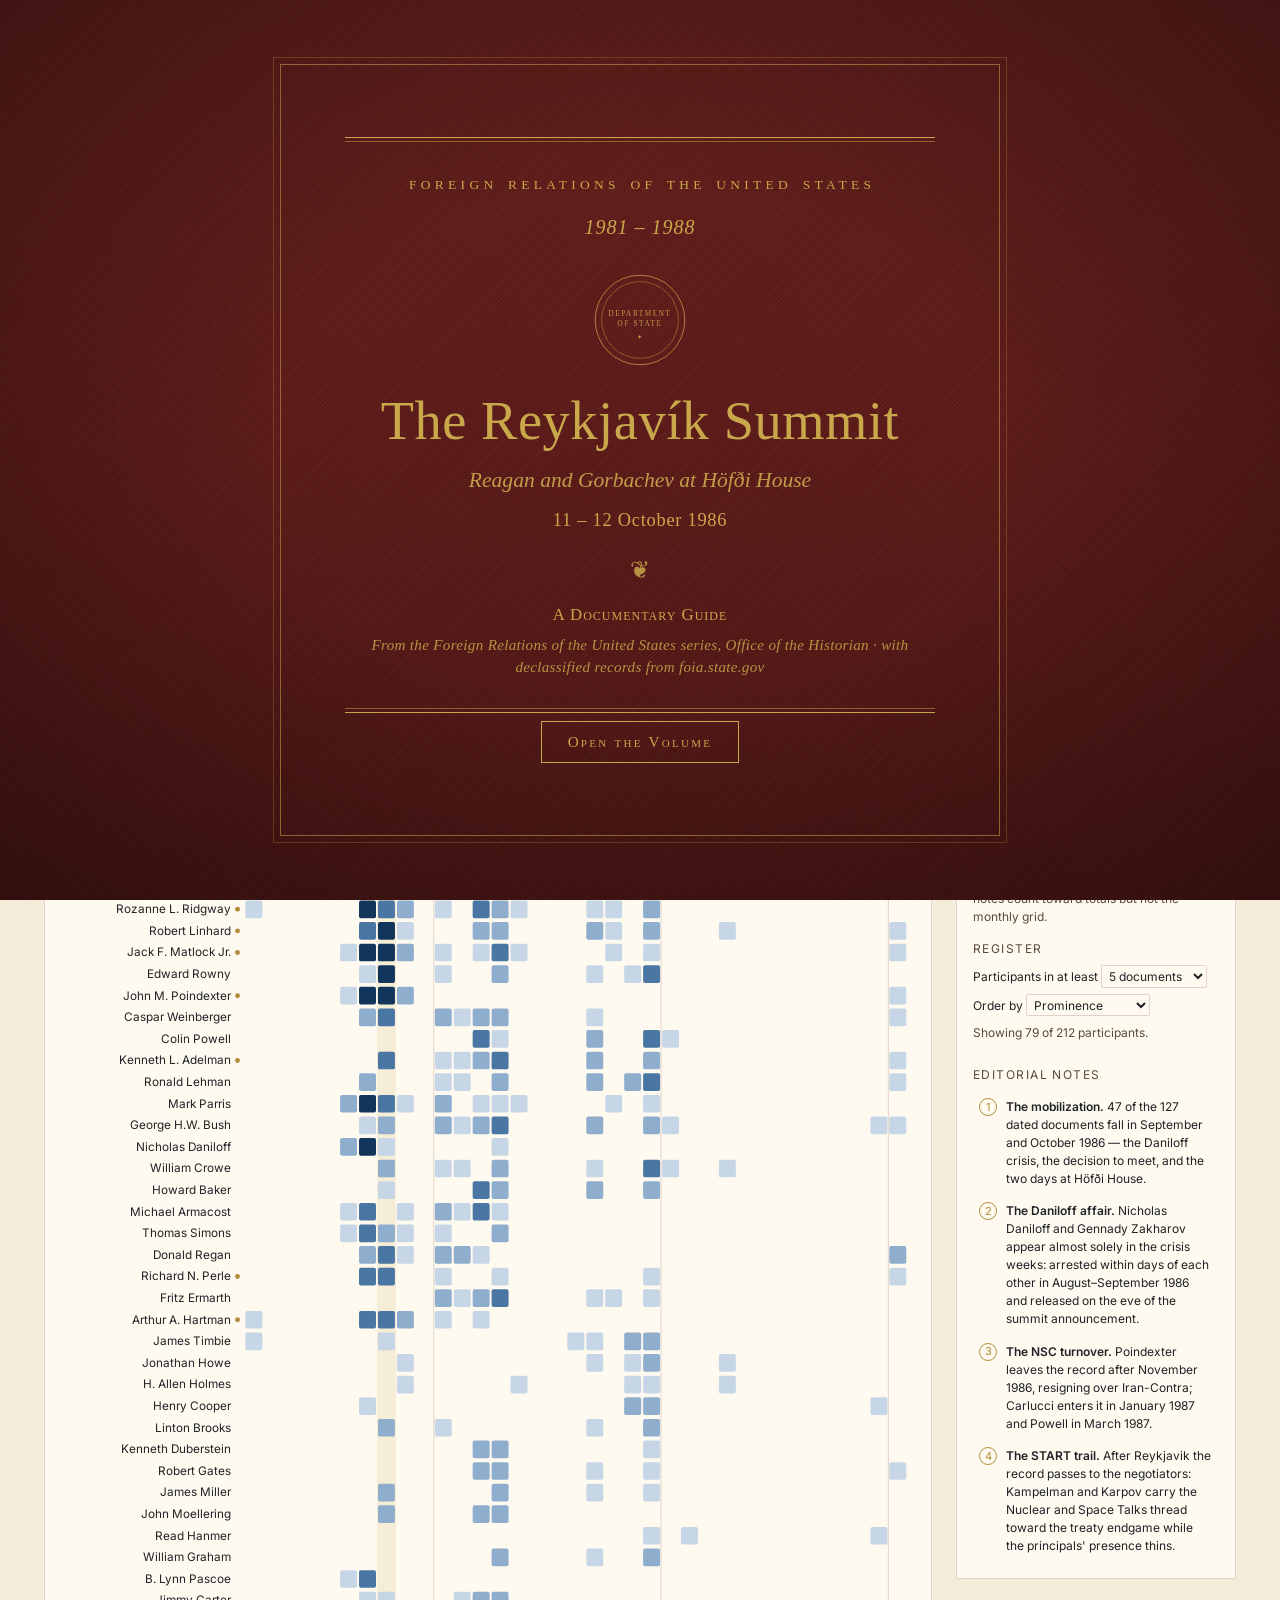
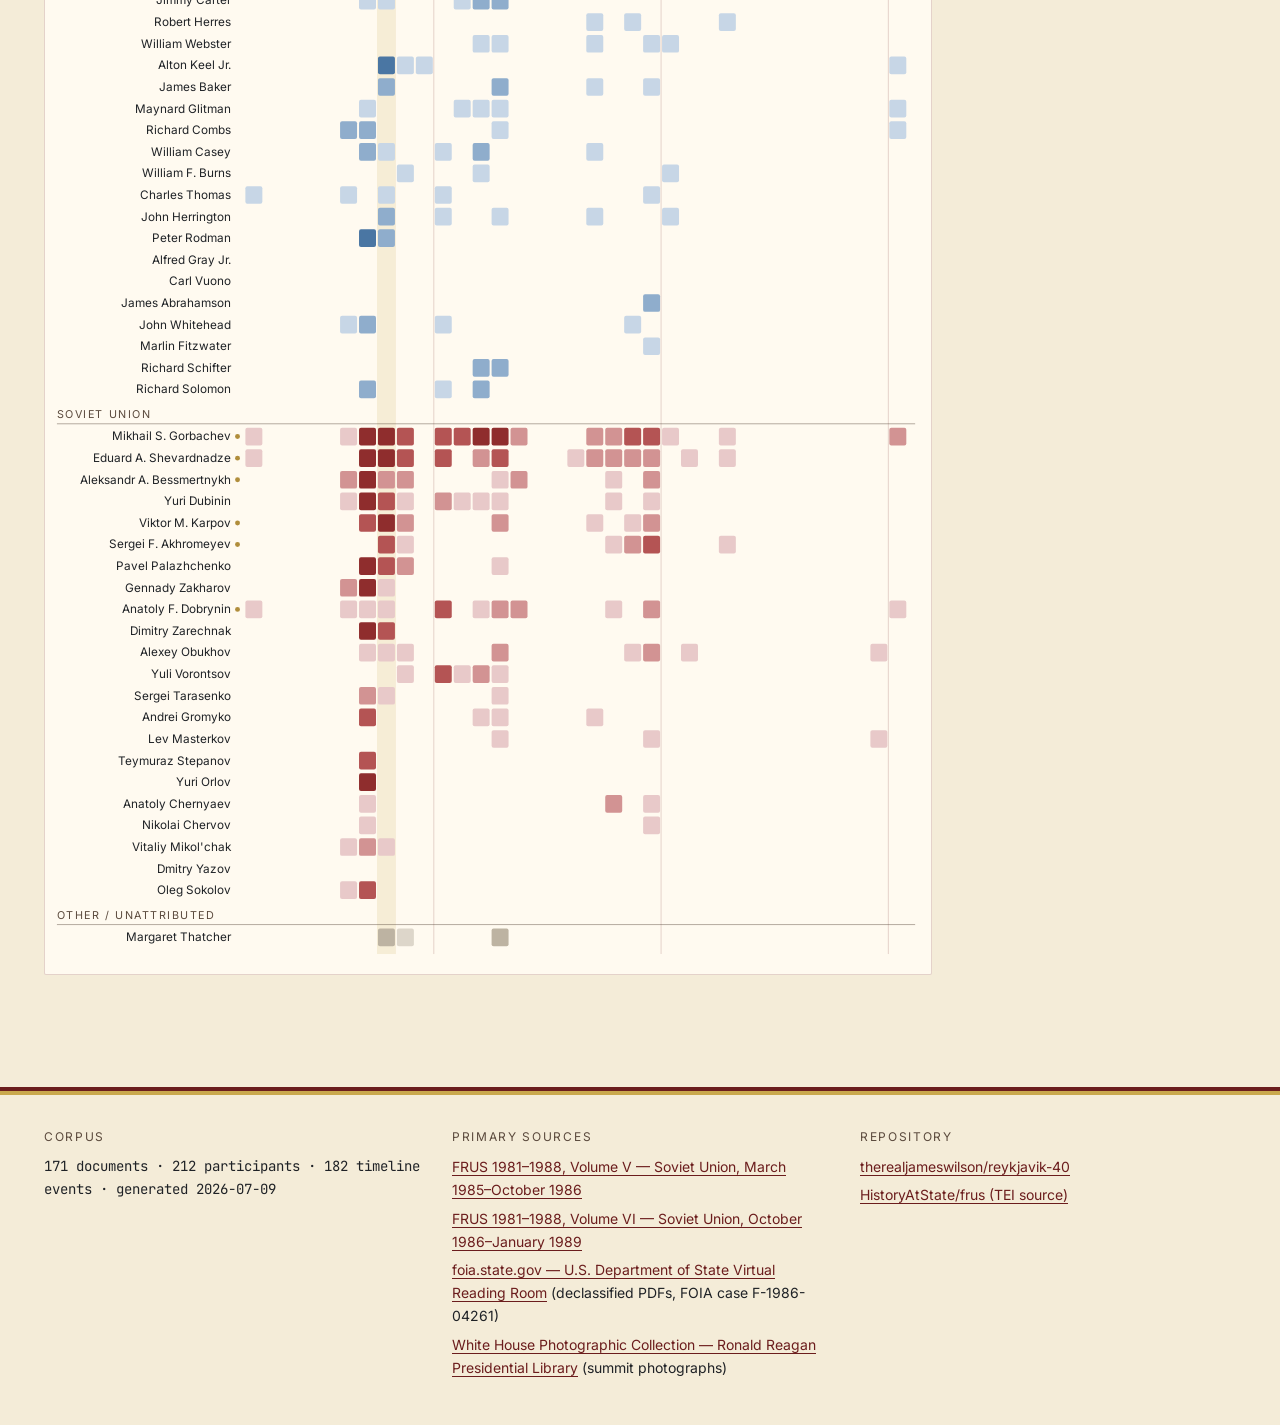
==== docs/reykjavik-40-standalone.html @ cd0d947a "Harmonize FOIA/FRUS document cards and replace raw extracts with overviews Drop the PDF file number " ====
<!DOCTYPE html>
<html lang="en">
<head>
  <meta charset="utf-8" />
  <meta name="viewport" content="width=device-width, initial-scale=1" />
  <!-- Standalone single-file edition: generated by scripts/build_standalone.py. All data embedded; opens from disk with no server. -->
  <title>Reykjavík 40 — A Documentary Guide to the 1986 Summit</title>
  <meta name="description" content="A primary-source documentary guide to the Reykjavík Summit between President Reagan and General Secretary Gorbachev, 11–12 October 1986, drawn from the Foreign Relations of the United States series and declassified releases at foia.state.gov." />
  <link rel="preconnect" href="https://fonts.googleapis.com" />
  <link rel="preconnect" href="https://fonts.gstatic.com" crossorigin />
  <link rel="stylesheet" href="https://fonts.googleapis.com/css2?family=Source+Serif+4:ital,opsz,wght@0,8..60,400;0,8..60,600;0,8..60,700;1,8..60,400&family=Inter:wght@400;500;600;700&family=JetBrains+Mono:wght@400;500&display=swap" />
  <style>
/* ==========================================================================
   reykjavik-40 — FRUS aesthetic stylesheet
   See docs/design/FRUS_AESTHETIC.md for the design rationale.

   Ruby red buckram edition: modelled on the printed FRUS Starter Pack —
   deep ruby cover, gold rules, Times New Roman throughout, dark red
   running headers and theme bars, white-on-red table headers.
   ========================================================================== */

:root {
  --frus-ink: #1f2226;
  --frus-buckram: #5B1A18;      /* cover / masthead / theme bars — deep ruby buckram */
  --frus-buckram-dark: #6B1D1D; /* interior headers, section headings, rules */
  --frus-navy: #12355b;         /* US-side network nodes (semantic only) */
  --frus-red: #8f2d2d;          /* USSR-side network nodes (semantic only) */
  --frus-gold: #C9A84C;         /* cover text, rules under headings, selection */
  --frus-gold-deep: #B08D3B;    /* darker gold, for links / hover */
  --frus-parchment: #f4ecd8;    /* page background — a touch warmer for buckram contrast */
  --frus-slate: #5b4a3d;        /* metadata — warmer, closer to buckram body */
  --frus-paper: #fffaf0;        /* card / transcript surfaces */
  --frus-rule: rgba(107, 29, 29, 0.18);

  --fs-6xl: 3.815rem;
  --fs-5xl: 3.052rem;
  --fs-4xl: 2.441rem;
  --fs-3xl: 1.953rem;
  --fs-2xl: 1.563rem;
  --fs-xl:  1.250rem;
  --fs-lg:  1.125rem;
  --fs-md:  1.000rem;
  --fs-sm:  0.875rem;
  --fs-xs:  0.750rem;

  /* Times New Roman is the FRUS Starter Pack body face. */
  --font-editorial: 'Times New Roman', 'Tinos', Times, 'Source Serif 4', Georgia, serif;
  --font-interface: 'Inter', 'Helvetica Neue', Arial, sans-serif;
  --font-mono: 'JetBrains Mono', ui-monospace, SFMono-Regular, Menlo, monospace;

  --topic-sdi: #4c6b8a;
  --topic-inf: #6b7a4f;
  --topic-strategic: #8a5a2b;
  --topic-testing: #7b4a6b;
  --topic-human: #b08d57;
  --topic-regional: #5a6b7b;
  --topic-bilateral: #4b5563;
}

*, *::before, *::after { box-sizing: border-box; }
html { font-size: 16px; scroll-behavior: smooth; }

body {
  margin: 0;
  background: var(--frus-parchment);
  color: var(--frus-ink);
  font-family: var(--font-editorial);
  font-size: var(--fs-md);
  line-height: 1.65;
  -webkit-font-smoothing: antialiased;
  text-rendering: optimizeLegibility;
}

a {
  color: var(--frus-buckram-dark);
  text-underline-offset: 3px;
  text-decoration-thickness: 1px;
}
a:hover, a:focus { color: var(--frus-gold-deep); }
a:focus-visible { outline: 2px solid var(--frus-gold); outline-offset: 2px; }

.skip-link {
  position: absolute; left: -9999px; top: 0;
  background: var(--frus-buckram); color: var(--frus-gold);
  padding: 0.75rem 1rem; z-index: 100;
  font-family: var(--font-interface);
}
.skip-link:focus { left: 1rem; top: 1rem; }

/* ========== Masthead — ruby buckram bar with gold rule ========== */
.masthead {
  background:
    linear-gradient(180deg, var(--frus-buckram) 0%, #4a1513 100%);
  color: var(--frus-gold);
  position: sticky; top: 0; z-index: 30;
  border-bottom: 1px solid var(--frus-gold);
  box-shadow: 0 2px 0 var(--frus-buckram-dark), 0 6px 12px rgba(0,0,0,0.15);
}
.masthead__inner {
  max-width: 1240px;
  margin: 0 auto;
  padding: 1.35rem 1.5rem 1.15rem;
  display: grid;
  grid-template-columns: 1fr auto;
  gap: 1rem 2rem;
  align-items: end;
}
.masthead__eyebrow {
  font-family: var(--font-editorial);
  font-size: var(--fs-xs);
  letter-spacing: 0.32em;
  text-transform: uppercase;
  color: var(--frus-gold);
  margin: 0 0 0.35rem;
  opacity: 0.85;
}
.masthead__title {
  font-family: var(--font-editorial);
  font-weight: 700;
  font-size: var(--fs-3xl);
  color: var(--frus-gold);
  margin: 0;
  letter-spacing: 0.01em;
  text-shadow: 0 1px 0 rgba(0,0,0,0.25);
}
.masthead__subtitle {
  font-family: var(--font-editorial);
  font-style: italic;
  color: var(--frus-gold);
  opacity: 0.88;
  margin: 0.4rem 0 0;
  font-size: var(--fs-md);
}
.masthead__nav { display: flex; gap: 0.35rem; flex-wrap: wrap; justify-content: flex-end; }
.nav-btn {
  font-family: var(--font-editorial);
  font-size: var(--fs-sm);
  font-weight: 600;
  letter-spacing: 0.04em;
  background: transparent;
  border: 1px solid var(--frus-gold);
  color: var(--frus-gold);
  padding: 0.55rem 1rem;
  cursor: pointer;
  border-radius: 1px;
  transition: background 120ms ease-out, color 120ms ease-out;
}
.nav-btn:hover { background: rgba(201, 168, 76, 0.14); color: var(--frus-parchment); }
.nav-btn.is-active {
  background: var(--frus-gold);
  color: var(--frus-buckram);
  border-color: var(--frus-gold);
}
.nav-btn:focus-visible { outline: 2px solid var(--frus-parchment); outline-offset: 2px; }

/* ========== Shell ========== */
.shell {
  max-width: 1240px;
  margin: 0 auto;
  padding: 2rem 1.5rem 4rem;
  position: relative;
}

.views > .view { display: none; }
.views > .view.is-active { display: block; }

.view__head { margin-bottom: 2rem; max-width: 72ch; }
.view__head h2 {
  font-family: var(--font-editorial);
  font-size: var(--fs-4xl);
  color: var(--frus-buckram-dark);
  margin: 0 0 0.4rem;
  padding-bottom: 0.6rem;
  border-bottom: 2px solid var(--frus-gold);
  font-weight: 700;
  letter-spacing: 0.005em;
}
.view__lede { font-size: var(--fs-lg); color: var(--frus-ink); margin: 0.6rem 0 0; line-height: 1.6; }
.view__lede em { color: var(--frus-buckram-dark); font-style: italic; }

/* ========== Participation register ========== */
.register {
  display: grid;
  grid-template-columns: minmax(0, 1fr) 280px;
  gap: 1.5rem;
  align-items: start;
}
.register__canvas {
  background: var(--frus-paper);
  border: 1px solid var(--frus-rule);
  border-radius: 2px;
  padding: 0.75rem 0.5rem;
}
.register__canvas svg { width: 100%; height: auto; display: block; }
.register__legend {
  position: sticky;
  top: 1rem;
  font-family: var(--font-interface);
  font-size: var(--fs-sm);
  color: var(--frus-ink);
  background: var(--frus-paper);
  border: 1px solid var(--frus-rule);
  border-radius: 2px;
  padding: 1rem;
}
.legend-row { display: flex; align-items: center; gap: 0.6rem; margin-bottom: 0.5rem; }
.dot { display: inline-block; width: 10px; height: 10px; border-radius: 50%; }
.dot--us { background: var(--frus-navy); }
.dot--ussr { background: var(--frus-red); }
.dot--other { background: var(--frus-slate); }
.dot--roster { background: var(--frus-gold-deep); width: 7px; height: 7px; }
.legend-note { color: var(--frus-slate); font-size: var(--fs-xs); line-height: 1.5; margin: 0.5rem 0 0.8rem; }

.legend-controls { border: 0; padding: 0; margin: 0.6rem 0 0; }
.legend-controls legend {
  font-family: var(--font-interface);
  font-size: var(--fs-xs);
  letter-spacing: 0.12em;
  text-transform: uppercase;
  color: var(--frus-slate);
  padding: 0;
  margin: 0 0 0.4rem;
}
.legend-controls label {
  display: block;
  font-size: var(--fs-xs);
  color: var(--frus-ink);
  margin-bottom: 0.4rem;
}
.legend-controls select {
  font-family: var(--font-interface);
  font-size: var(--fs-xs);
  color: var(--frus-ink);
  background: var(--frus-paper);
  border: 1px solid var(--frus-rule);
  border-radius: 2px;
  padding: 0.1rem 0.2rem;
}

/* Register SVG internals */
.reg-summit-band { fill: var(--frus-gold); opacity: 0.16; }
.reg-note-band { fill: var(--frus-gold-deep); opacity: 0.1; }
.reg-month-label, .reg-group-label {
  font-family: var(--font-interface);
  font-size: 11px;
  fill: var(--frus-slate);
}
.reg-group-label { letter-spacing: 0.14em; }
.reg-year-rule { stroke: var(--frus-rule); stroke-width: 1px; }
.reg-group-rule { stroke: var(--frus-slate); stroke-width: 0.75px; opacity: 0.6; }
.reg-row { cursor: pointer; }
.reg-row-hit { fill: transparent; }
.reg-row:hover .reg-row-hit, .reg-row:focus .reg-row-hit { fill: rgba(201, 168, 76, 0.10); }
.reg-row:focus { outline: none; }
.reg-name {
  font-family: var(--font-interface);
  font-size: 12px;
  fill: var(--frus-ink);
}
.reg-roster-dot { fill: var(--frus-gold-deep); }
.reg-row.is-faded { opacity: 0.22; }
.reg-row.is-selected .reg-row-hit { fill: rgba(201, 168, 76, 0.18); }
.reg-row.is-selected .reg-name { font-weight: 600; }
.reg-row.is-note-hi .reg-row-hit { fill: rgba(201, 168, 76, 0.14); }
.reg-note-marker { cursor: pointer; }
.reg-note-marker circle {
  fill: var(--frus-paper);
  stroke: var(--frus-gold-deep);
  stroke-width: 1.25px;
}
.reg-note-marker text {
  font-family: var(--font-interface);
  font-size: 11px;
  fill: var(--frus-gold-deep);
}
.reg-note-marker.is-active circle { fill: var(--frus-gold-deep); }
.reg-note-marker.is-active text { fill: var(--frus-paper); }
.reg-note-marker:focus { outline: none; }
.reg-note-marker:focus circle { stroke-width: 2.5px; }

/* Editorial notes list in the legend */
.register-notes { list-style: none; margin: 0; padding: 0; }
.register-note {
  display: flex;
  gap: 0.55rem;
  padding: 0.45rem 0.4rem;
  font-size: var(--fs-xs);
  line-height: 1.5;
  color: var(--frus-ink);
  cursor: pointer;
  border-radius: 2px;
}
.register-note:hover { background: rgba(201, 168, 76, 0.10); }
.register-note.is-active { background: rgba(201, 168, 76, 0.18); }
.register-note__num {
  flex: 0 0 auto;
  width: 18px;
  height: 18px;
  border: 1px solid var(--frus-gold-deep);
  border-radius: 50%;
  color: var(--frus-gold-deep);
  font-size: 11px;
  display: flex;
  align-items: center;
  justify-content: center;
}
.register-note.is-active .register-note__num {
  background: var(--frus-gold-deep);
  color: var(--frus-paper);
}
.register-note__body strong { font-weight: 600; }

/* ========== Höfði House stage ========== */
.stage {
  display: grid;
  grid-template-columns: minmax(0, 1fr) 300px;
  gap: 1.5rem;
  align-items: start;
}
.stage__canvas {
  background: var(--frus-paper);
  border: 1px solid var(--frus-rule);
  border-radius: 2px;
  padding: 0.5rem;
}
.stage__canvas svg { width: 100%; height: auto; display: block; }
.stage__panel {
  font-family: var(--font-interface);
  font-size: var(--fs-sm);
  color: var(--frus-ink);
  background: var(--frus-paper);
  border: 1px solid var(--frus-rule);
  border-radius: 2px;
  padding: 1rem;
  position: sticky;
  top: 1rem;
}
.stage__controls { display: flex; gap: 0.5rem; margin-bottom: 0.6rem; }
.stage__play { flex: 1; font-weight: 600; }
.stage__panel input[type="range"] { width: 100%; accent-color: var(--frus-buckram-dark); margin: 0 0 0.9rem; }
.stage-cap-day {
  font-family: var(--font-interface);
  font-size: var(--fs-xs);
  letter-spacing: 0.14em;
  text-transform: uppercase;
  color: var(--frus-slate);
  margin: 0 0 0.35rem;
}
.stage-cap-title {
  font-family: var(--font-editorial);
  font-size: var(--fs-md);
  font-weight: 600;
  margin: 0 0 0.3rem;
}
.stage-cap-meta { font-size: var(--fs-xs); color: var(--frus-slate); margin: 0 0 0.3rem; }
.stage-cap-text { font-family: var(--font-editorial); font-style: italic; margin: 0.2rem 0 0; }
.stage-cap-note {
  font-size: var(--fs-xs);
  color: var(--frus-ink);
  border-left: 2px solid var(--frus-gold);
  padding-left: 0.6rem;
  margin: 0.5rem 0;
  line-height: 1.5;
}

.stage-house { fill: none; stroke: var(--frus-rule); stroke-width: 1.5px; }
.stage-house-label {
  font-family: var(--font-interface);
  font-size: 11px;
  letter-spacing: 0.2em;
  fill: var(--frus-slate);
}
.stage-table { fill: rgba(201, 168, 76, 0.10); stroke: var(--frus-gold-deep); stroke-width: 1px; }
.stage-meeting-title {
  font-family: var(--font-editorial);
  font-size: 14px;
  font-weight: 600;
  fill: var(--frus-buckram-dark);
}
.stage-meeting-time { font-family: var(--font-mono); font-size: 10.5px; fill: var(--frus-slate); }
.stage-bench-label {
  font-family: var(--font-interface);
  font-size: 11px;
  letter-spacing: 0.14em;
  fill: var(--frus-slate);
}
.stage-token { transition: transform 900ms cubic-bezier(0.4, 0.1, 0.2, 1), opacity 300ms; cursor: default; }
.stage-token[data-id] { cursor: pointer; }
.stage-token circle { stroke-width: 0; }
.stage-token.us circle { fill: var(--frus-navy); }
.stage-token.ussr circle { fill: var(--frus-red); }
.stage-token.other circle { fill: var(--frus-slate); }
.stage-token.is-roster circle { stroke: var(--frus-gold-deep); stroke-width: 1.5px; }
.stage-token-initials { font-family: var(--font-interface); font-size: 10px; font-weight: 600; fill: var(--frus-paper); }
.stage-token-name {
  font-family: var(--font-interface);
  font-size: 10.5px;
  fill: var(--frus-ink);
  paint-order: stroke;
  stroke: var(--frus-parchment);
  stroke-width: 3px;
}
svg.is-meeting .stage-token.is-benched { opacity: 0.4; }
.stage-token.is-selected circle { stroke: var(--frus-gold); stroke-width: 3px; }
.stage-token.is-dimmed { opacity: 0.35; }
.stage-token:focus { outline: none; }
.stage-token:focus circle { stroke: var(--frus-gold); stroke-width: 2.5px; }
@media (prefers-reduced-motion: reduce) {
  .stage-token { transition: none; }
}

/* ========== Timeline ========== */
.timeline {
  display: grid;
  gap: 1.5rem;
}
.day {
  background: var(--frus-paper);
  border: 1px solid var(--frus-rule);
  border-radius: 2px;
  padding: 0 1.5rem 1.5rem;
  overflow: hidden;
}
/* Day head styled as a FRUS theme header bar: full-width dark red, white caps */
.day__head {
  display: flex; align-items: baseline; gap: 1rem;
  margin: 0 -1.5rem 1rem;
  padding: 0.75rem 1.5rem;
  background: var(--frus-buckram-dark);
  border-bottom: 3px solid var(--frus-gold);
}
.day__date {
  font-family: var(--font-editorial);
  font-size: var(--fs-xl);
  color: var(--frus-paper);
  margin: 0;
  font-weight: 700;
  letter-spacing: 0.08em;
  text-transform: uppercase;
}
.day__meta {
  font-family: var(--font-editorial);
  font-style: italic;
  font-size: var(--fs-sm);
  letter-spacing: 0.02em;
  color: var(--frus-gold);
  text-transform: none;
}
.event {
  display: grid;
  grid-template-columns: 5.5rem 1fr;
  gap: 1rem;
  padding: 0.65rem 0;
  border-bottom: 1px dashed var(--frus-rule);
}
.event:last-child { border-bottom: 0; }
.event__time {
  font-family: var(--font-mono);
  font-size: var(--fs-sm);
  color: var(--frus-slate);
  padding-top: 0.15rem;
}
.event__text { font-family: var(--font-editorial); font-size: var(--fs-md); line-height: 1.55; }
.event__text a { color: var(--frus-buckram-dark); }
.event.event--document {
  background: rgba(107, 29, 29, 0.04);
}
.event.event--document .event__text::before {
  content: "Document"; display: inline-block; margin-right: 0.5rem;
  font-family: var(--font-editorial); font-size: var(--fs-xs);
  font-weight: 700;
  letter-spacing: 0.14em; text-transform: uppercase;
  color: var(--frus-paper); background: var(--frus-buckram-dark);
  padding: 0.1rem 0.5rem; border: 1px solid var(--frus-buckram-dark);
  border-radius: 1px; vertical-align: 0.15em;
}
.event.is-selected {
  outline: 2px solid var(--frus-gold);
  outline-offset: 2px;
  background: rgba(176, 141, 87, 0.12);
}
.event.is-faded { opacity: 0.28; }

/* Declassified FOIA PDFs supplement the FRUS chronology; the gold accent
   ties them to the tag--source-foia colour used elsewhere. */
.day--foia { border-top: 1px dashed var(--frus-gold-deep); }
.day__caption {
  font-family: var(--font-interface); font-size: var(--fs-xs);
  color: var(--frus-slate); margin: -0.2rem 0 0.6rem; max-width: 60ch;
}
.event.event--foia { background: rgba(201, 168, 76, 0.06); }
/* FOIA entries mirror the FRUS "Document" badge geometry so both sources
   read as one design system; only the accent colour marks the source. */
.event.event--foia .event__text::before {
  content: "Declassified PDF"; display: inline-block; margin-right: 0.5rem;
  font-family: var(--font-editorial); font-size: var(--fs-xs);
  font-weight: 700;
  letter-spacing: 0.14em; text-transform: uppercase;
  color: var(--frus-paper); background: var(--frus-gold-deep);
  padding: 0.1rem 0.5rem; border: 1px solid var(--frus-gold-deep);
  border-radius: 1px; vertical-align: 0.15em;
}
.event__foia-title { font-family: var(--font-editorial); font-size: var(--fs-md); color: var(--frus-buckram-dark); margin-right: 0.5rem; }
.event__foia-detail { display: block; color: var(--frus-slate); font-family: var(--font-interface); font-size: var(--fs-xs); margin: 0.2rem 0; }
.event__foia-links {
  display: block; margin-top: 0.25rem;
  font-family: var(--font-interface); font-size: var(--fs-xs);
}
.event__foia-links a { color: var(--frus-buckram-dark); margin-right: 1rem; }

/* White House Photo Office plates, anchored to their summit moment. */
.event.event--photo { background: rgba(76, 110, 140, 0.06); }
.event.event--photo .event__time {
  font-family: var(--font-interface); font-size: var(--fs-xs);
  font-weight: 700; letter-spacing: 0.12em; text-transform: uppercase;
  color: var(--frus-slate);
}
.event__photo-link { display: inline-block; margin: 0 0 0.35rem; }
.event__photo-img {
  display: block; width: 240px; max-width: 100%; height: auto;
  border: 1px solid var(--frus-rule); border-radius: 2px;
  background: var(--frus-paper);
}
.event__photo-cap {
  display: block; color: var(--frus-ink);
  font-family: var(--font-editorial); font-size: var(--fs-sm); line-height: 1.5;
}
.event__photo-credit {
  display: block; margin-top: 0.2rem;
  color: var(--frus-slate); font-family: var(--font-interface); font-size: var(--fs-xs);
}
.event__photo-credit a { color: var(--frus-buckram-dark); }

/* ========== Explorer ========== */
.explorer__controls {
  display: grid;
  grid-template-columns: minmax(220px, 2fr) repeat(4, minmax(140px, 1fr)) auto;
  gap: 0.75rem;
  margin-bottom: 1rem;
  align-items: end;
}
.control { display: flex; flex-direction: column; font-family: var(--font-interface); }
.control__label {
  font-size: var(--fs-xs);
  letter-spacing: 0.14em;
  text-transform: uppercase;
  color: var(--frus-slate);
  margin-bottom: 0.25rem;
}
.control input, .control select {
  font-family: var(--font-interface);
  font-size: var(--fs-sm);
  padding: 0.55rem 0.75rem;
  border: 1px solid var(--frus-rule);
  border-radius: 2px;
  background: var(--frus-paper);
  color: var(--frus-ink);
}
.control input:focus, .control select:focus {
  outline: 2px solid var(--frus-gold); outline-offset: 1px; border-color: var(--frus-gold);
}
.btn-ghost {
  font-family: var(--font-interface); font-size: var(--fs-sm);
  padding: 0.55rem 0.9rem; background: transparent;
  border: 1px solid var(--frus-rule); color: var(--frus-navy);
  cursor: pointer; border-radius: 2px;
}
.btn-ghost:hover { border-color: var(--frus-gold); color: var(--frus-red); }

.explorer__meta {
  font-family: var(--font-interface);
  font-size: var(--fs-xs);
  letter-spacing: 0.1em;
  text-transform: uppercase;
  color: var(--frus-slate);
  margin: 0.25rem 0 0.75rem;
}

.explorer__grid {
  display: grid;
  grid-template-columns: minmax(0, 1fr) minmax(320px, 460px);
  gap: 1.5rem;
  align-items: start;
}
.explorer__table {
  width: 100%;
  border-collapse: collapse;
  background: var(--frus-paper);
  border: 1px solid var(--frus-rule);
  font-size: var(--fs-sm);
  font-family: var(--font-interface);
}
.explorer__table thead th {
  text-align: left;
  font-size: var(--fs-xs);
  font-weight: 700;
  letter-spacing: 0.14em;
  text-transform: uppercase;
  color: var(--frus-paper);
  background: var(--frus-buckram-dark);
  border-bottom: 2px solid var(--frus-gold);
  padding: 0.8rem 0.75rem;
  position: sticky; top: 88px;
  z-index: 2;
  font-family: var(--font-editorial);
}
.explorer__table tbody tr {
  border-bottom: 1px solid var(--frus-rule);
  cursor: pointer;
  transition: background 100ms ease-out;
}
.explorer__table tbody tr:hover { background: rgba(176, 141, 87, 0.10); }
.explorer__table tbody tr.is-selected { background: rgba(176, 141, 87, 0.20); }
.explorer__table td {
  padding: 0.7rem 0.75rem;
  vertical-align: top;
}
.col-date { width: 6.5rem; font-family: var(--font-mono); color: var(--frus-slate); }
.col-source { width: 8.5rem; }
.col-session { width: 10rem; color: var(--frus-slate); }
.col-topics { width: 12rem; }
.col-title { font-family: var(--font-editorial); color: var(--frus-ink); }
.col-title a { color: var(--frus-buckram-dark); }
.doc-num {
  font-family: var(--font-mono);
  color: var(--frus-slate);
  font-size: var(--fs-xs);
  margin-right: 0.4rem;
}
.tag {
  display: inline-block;
  font-family: var(--font-interface);
  font-size: var(--fs-xs);
  letter-spacing: 0.06em;
  padding: 0.08rem 0.4rem;
  margin: 0 0.25rem 0.15rem 0;
  border: 1px solid var(--frus-rule);
  border-radius: 1px;
  color: var(--frus-slate);
  background: var(--frus-parchment);
  white-space: nowrap;
}
.tag--source-frus { border-color: var(--frus-buckram-dark); color: var(--frus-buckram-dark); background: rgba(107, 29, 29, 0.04); }
.tag--source-foia { border-color: var(--frus-gold-deep); color: var(--frus-gold-deep); background: rgba(201, 168, 76, 0.08); }
.tag--phase-summit { background: var(--frus-buckram-dark); color: var(--frus-paper); border-color: var(--frus-buckram-dark); }
.tag--unverified { border-style: dashed; border-color: var(--frus-red); color: var(--frus-red); }

.transcript {
  background: var(--frus-paper);
  border: 1px solid var(--frus-rule);
  border-top: 5px solid var(--frus-buckram-dark);
  box-shadow: inset 0 -2px 0 var(--frus-gold);
  padding: 1.25rem 1.35rem 1.5rem;
  position: sticky; top: 88px;
  max-height: calc(100vh - 120px);
  overflow-y: auto;
}
.transcript__empty {
  font-family: var(--font-interface);
  font-size: var(--fs-sm);
  color: var(--frus-slate);
  padding: 2rem 1rem;
  text-align: center;
  border: 1px dashed var(--frus-rule);
}
.tr-eyebrow {
  font-family: var(--font-interface);
  font-size: var(--fs-xs);
  letter-spacing: 0.14em;
  text-transform: uppercase;
  color: var(--frus-slate);
  margin: 0 0 0.4rem;
}
.tr-title {
  font-family: var(--font-editorial);
  font-size: var(--fs-xl);
  color: var(--frus-buckram-dark);
  margin: 0 0 0.35rem;
  line-height: 1.3;
  font-weight: 700;
}
.tr-meta {
  font-family: var(--font-mono);
  font-size: var(--fs-xs);
  color: var(--frus-slate);
  margin: 0 0 1rem;
}
.tr-section { margin: 1rem 0 0; }
.tr-label {
  font-family: var(--font-interface);
  font-size: var(--fs-xs);
  letter-spacing: 0.14em;
  text-transform: uppercase;
  color: var(--frus-slate);
  margin: 0 0 0.35rem;
}
.tr-subject-cat {
  font-family: var(--font-interface);
  font-size: var(--fs-xs);
  font-style: italic;
  color: var(--frus-slate);
  margin: 0.6rem 0 0.25rem;
}
.tr-provenance {
  font-family: var(--font-interface);
  font-size: var(--fs-xs);
  color: var(--frus-slate);
  margin: 0.6rem 0 0;
}
/* Concise editorial overview shared by FRUS and FOIA records — a short
   1–2 sentence gloss, never a multi-paragraph raw extract. */
.doc-summary {
  font-family: var(--font-editorial);
  font-size: var(--fs-md);
  line-height: 1.6;
  border-left: 3px solid var(--frus-gold-deep);
  padding: 0.1rem 0 0.1rem 0.85rem;
  color: var(--frus-ink);
  margin: 0 0 1rem;
}
.tr-caveat {
  font-family: var(--font-interface);
  font-size: var(--fs-xs);
  color: var(--frus-red);
  border: 1px dashed var(--frus-red);
  padding: 0.5rem 0.7rem;
  margin: 0 0 1rem;
  border-radius: 1px;
}
.tr-cta {
  display: inline-block;
  margin-top: 0.5rem;
  font-family: var(--font-editorial);
  font-weight: 700;
  letter-spacing: 0.06em;
  text-transform: uppercase;
  font-size: var(--fs-xs);
  border: 1px solid var(--frus-buckram-dark);
  color: var(--frus-buckram-dark);
  padding: 0.55rem 0.95rem;
  border-radius: 1px;
  text-decoration: none;
}
.tr-cta:hover { background: var(--frus-buckram-dark); color: var(--frus-gold); }

/* ========== Selection panel (floating) ========== */
.selection {
  position: fixed;
  right: 1.25rem;
  bottom: 1.25rem;
  width: min(360px, 90vw);
  background: var(--frus-paper);
  border: 1px solid var(--frus-buckram-dark);
  border-top: 5px solid var(--frus-buckram-dark);
  box-shadow: inset 0 -2px 0 var(--frus-gold), 0 8px 20px rgba(91, 26, 24, 0.25);
  padding: 1rem 1.15rem 1.25rem;
  border-radius: 2px;
  z-index: 20;
}
.selection__close {
  position: absolute; top: 6px; right: 8px;
  background: transparent; border: 0; font-size: 1.3rem;
  color: var(--frus-slate); cursor: pointer; line-height: 1;
}
.selection__eyebrow {
  font-family: var(--font-interface);
  font-size: var(--fs-xs);
  letter-spacing: 0.14em;
  text-transform: uppercase;
  color: var(--frus-slate);
  margin: 0 0 0.4rem;
}
.selection__body { font-size: var(--fs-sm); }
.selection__body strong { font-family: var(--font-editorial); font-size: var(--fs-lg); color: var(--frus-buckram-dark); }
.selection__body p { margin: 0.3rem 0; }
.selection__body .side {
  display: inline-block;
  font-family: var(--font-interface);
  font-size: var(--fs-xs);
  letter-spacing: 0.12em;
  text-transform: uppercase;
  color: var(--frus-slate);
  border: 1px solid currentColor;
  padding: 0.05rem 0.4rem;
  margin-right: 0.4rem;
}
.selection__body .side.us { color: var(--frus-navy); }
.selection__body .side.ussr { color: var(--frus-red); }

/* ========== Colophon ========== */
.colophon {
  border-top: 4px solid var(--frus-buckram-dark);
  box-shadow: inset 0 4px 0 var(--frus-gold);
  background: var(--frus-parchment);
  margin-top: 3rem;
  padding: 2.25rem 0 2.5rem;
}
.colophon__inner {
  max-width: 1240px;
  margin: 0 auto;
  padding: 0 1.5rem;
  display: grid;
  grid-template-columns: repeat(3, minmax(0, 1fr));
  gap: 2rem;
  font-family: var(--font-interface);
  font-size: var(--fs-sm);
}
.colophon__label {
  font-size: var(--fs-xs);
  letter-spacing: 0.14em;
  text-transform: uppercase;
  color: var(--frus-slate);
  margin: 0 0 0.5rem;
}
.colophon__value { font-family: var(--font-mono); color: var(--frus-ink); margin: 0; }
.colophon ul { list-style: none; padding: 0; margin: 0; }
.colophon li { margin-bottom: 0.35rem; }

/* ========== Responsive ========== */
@media (max-width: 960px) {
  .register { grid-template-columns: 1fr; }
  .register__legend { position: static; }
  .stage { grid-template-columns: 1fr; }
  .stage__panel { position: static; }
  .explorer__grid { grid-template-columns: 1fr; }
  .transcript { position: static; max-height: none; }
  .explorer__controls { grid-template-columns: 1fr 1fr; }
  .masthead__inner { grid-template-columns: 1fr; }
  .masthead__nav { justify-content: flex-start; }
  .colophon__inner { grid-template-columns: 1fr; }
}
@media (max-width: 640px) {
  .masthead__title { font-size: var(--fs-2xl); }
  .view__head h2 { font-size: var(--fs-3xl); }
  .explorer__controls { grid-template-columns: 1fr; }
  .event { grid-template-columns: 4rem 1fr; }
}

/* Print stylesheet — the FRUS reader is a printer too */
@media print {
  .masthead__nav, .explorer__controls, .selection, .transcript { display: none; }
  body { background: white; color: black; }
  .view { display: block !important; page-break-before: always; }
}

/* ==========================================================================
   FRUS Cover Splash — full-bleed ruby buckram letterhead
   Modelled on the printed FRUS Starter Pack cover: deep buckram ground,
   spaced gold letterhead, department seal, gold hairline rules top & bottom.
   ========================================================================== */

.cover {
  position: fixed;
  inset: 0;
  z-index: 200;
  background:
    /* subtle vignette */
    radial-gradient(ellipse at center, rgba(0,0,0,0) 40%, rgba(0,0,0,0.35) 100%),
    /* buckram weave — two crossed hair-fine gradients */
    repeating-linear-gradient( 45deg, rgba(0,0,0,0.05) 0 1px, transparent 1px 3px),
    repeating-linear-gradient(-45deg, rgba(255,255,255,0.03) 0 1px, transparent 1px 3px),
    /* base ruby buckram */
    linear-gradient(180deg, #631E1B 0%, var(--frus-buckram) 50%, #4A1513 100%);
  color: var(--frus-gold);
  font-family: var(--font-editorial);
  display: flex;
  align-items: center;
  justify-content: center;
  padding: clamp(1.5rem, 4vw, 3rem);
  opacity: 1;
  transition: opacity 900ms ease-in-out, visibility 0s linear 900ms;
  overflow: auto;
}

.cover.is-dismissed {
  opacity: 0;
  visibility: hidden;
  pointer-events: none;
}

/* When the cover is up, hide the app behind it — no scroll bleed */
body.cover-open { overflow: hidden; }

.cover__frame {
  width: min(720px, 100%);
  padding: clamp(2.5rem, 6vw, 4.5rem) clamp(2rem, 6vw, 4rem);
  text-align: center;
  border: 1px solid rgba(201, 168, 76, 0.55);
  outline: 1px solid rgba(201, 168, 76, 0.25);
  outline-offset: 6px;
  background: transparent;
  animation: cover-fade-in 1200ms ease-out both;
}

@keyframes cover-fade-in {
  from { opacity: 0; transform: translateY(6px); }
  to   { opacity: 1; transform: translateY(0); }
}

.cover__rule {
  height: 1px;
  background: var(--frus-gold);
  margin: 0 auto;
  width: 100%;
  position: relative;
}
.cover__rule::before,
.cover__rule::after {
  content: "";
  position: absolute;
  left: 0; right: 0;
  height: 1px;
  background: var(--frus-gold);
  opacity: 0.5;
}
.cover__rule--top::before    { top: 4px; }
.cover__rule--bottom::after  { bottom: 4px; }

.cover__series {
  font-family: var(--font-editorial);
  font-size: clamp(0.7rem, 1.05vw, 0.88rem);
  color: var(--frus-gold);
  margin: 2.25rem 0 0.9rem;
  text-transform: uppercase;
  letter-spacing: 0.32em;
  word-spacing: 0.22em;
  padding-left: 0.32em; /* optical centering when tracking is heavy */
  white-space: nowrap;
}

.cover__years {
  font-family: var(--font-editorial);
  font-style: italic;
  font-size: clamp(1rem, 1.6vw, 1.25rem);
  color: var(--frus-gold);
  margin: 0 0 1.75rem;
  letter-spacing: 0.05em;
}

.cover__seal {
  width: clamp(72px, 10vw, 96px);
  height: clamp(72px, 10vw, 96px);
  margin: 0.25rem auto 1.5rem;
  color: var(--frus-gold);
  opacity: 0.92;
}
.cover__seal svg { display: block; width: 100%; height: 100%; }

.cover__title {
  font-family: var(--font-editorial);
  font-weight: 400;
  font-size: clamp(2rem, 5.2vw, 3.4rem);
  line-height: 1.1;
  margin: 0 0 0.75rem;
  color: var(--frus-gold);
  letter-spacing: 0.01em;
}

.cover__subtitle {
  font-family: var(--font-editorial);
  font-style: italic;
  font-size: clamp(1.05rem, 1.8vw, 1.35rem);
  color: var(--frus-gold);
  opacity: 0.92;
  margin: 0 0 0.4rem;
}

.cover__dates {
  font-family: var(--font-editorial);
  font-size: clamp(0.95rem, 1.5vw, 1.15rem);
  color: var(--frus-gold);
  margin: 0 0 1.4rem;
  letter-spacing: 0.04em;
}

.cover__ornament {
  color: var(--frus-gold);
  font-size: 1.5rem;
  line-height: 1;
  margin: 0.75rem 0 1.25rem;
  opacity: 0.85;
}

.cover__imprint {
  font-family: var(--font-editorial);
  font-size: clamp(0.9rem, 1.35vw, 1.05rem);
  color: var(--frus-gold);
  margin: 0 0 2rem;
  line-height: 1.5;
  font-variant: small-caps;
  letter-spacing: 0.06em;
}
.cover__imprint-sub {
  display: inline-block;
  margin-top: 0.4rem;
  font-variant: normal;
  font-style: italic;
  letter-spacing: 0.02em;
  opacity: 0.85;
  font-size: 0.9em;
}

.cover__enter {
  margin-top: 0.5rem;
  background: transparent;
  color: var(--frus-gold);
  border: 1px solid var(--frus-gold);
  padding: 0.7rem 1.6rem;
  font-family: var(--font-editorial);
  font-size: 0.95rem;
  font-variant: small-caps;
  letter-spacing: 0.15em;
  cursor: pointer;
  transition: background 200ms ease, color 200ms ease;
}
.cover__enter:hover,
.cover__enter:focus-visible {
  background: var(--frus-gold);
  color: var(--frus-buckram);
  outline: none;
}
.cover__enter:focus-visible {
  box-shadow: 0 0 0 3px rgba(201, 168, 76, 0.35);
}

@media (prefers-reduced-motion: reduce) {
  .cover, .cover__frame { transition: none; animation: none; }
}

@media (max-width: 640px) {
  .cover__series {
    font-size: 0.55rem;
    letter-spacing: 0.22em;
    word-spacing: 0.14em;
    white-space: normal; /* allow wrap on very narrow screens */
  }
}

/* ==== Declassified PDF library ==== */
.foia__controls {
  display: flex;
  gap: 0.75rem;
  align-items: flex-end;
  flex-wrap: wrap;
  margin-bottom: 0.5rem;
}
.foia__controls .control--search { flex: 1 1 320px; }
.foia__controls .btn-ghost { text-decoration: none; white-space: nowrap; }
.foia-case { font-family: var(--font-mono); font-size: var(--fs-sm); }
.foia__meta {
  font-family: var(--font-interface);
  font-size: var(--fs-xs);
  letter-spacing: 0.1em;
  text-transform: uppercase;
  color: var(--frus-slate);
  margin: 0.25rem 0 1rem;
}
.foia__grid {
  list-style: none;
  margin: 0;
  padding: 0;
  display: grid;
  grid-template-columns: repeat(auto-fill, minmax(280px, 1fr));
  gap: 0.85rem;
}
.foia-card {
  display: flex;
  gap: 0.85rem;
  padding: 0.85rem 1rem;
  background: var(--frus-paper);
  border: 1px solid var(--frus-rule);
  border-radius: 3px;
}
.foia-card__index {
  font-family: var(--font-mono);
  font-size: var(--fs-lg);
  color: var(--frus-buckram-dark);
  line-height: 1;
  min-width: 2.5rem;
}
.foia-card__total { color: var(--frus-slate); font-size: var(--fs-xs); }
.foia-card__body { flex: 1; min-width: 0; }
.foia-card__title {
  font-family: var(--font-mono);
  font-size: var(--fs-sm);
  margin: 0 0 0.4rem;
  color: var(--frus-ink);
  word-break: break-all;
}
.foia-card__date {
  font-family: var(--font-mono);
  font-size: var(--fs-xs);
  color: var(--frus-slate);
  margin: 0 0 0.3rem;
}
.foia-card__desc {
  font-family: var(--font-interface);
  font-size: var(--fs-sm);
  color: var(--frus-ink);
  line-height: 1.45;
  margin: 0 0 0.5rem;
}
.foia-card__meta {
  display: flex;
  flex-wrap: wrap;
  align-items: center;
  gap: 0.35rem;
  margin: 0 0 0.5rem;
}
.foia-card__detail {
  font-family: var(--font-interface);
  font-size: var(--fs-xs);
  color: var(--frus-slate);
}
.foia-card__links {
  display: flex;
  flex-wrap: wrap;
  align-items: center;
  gap: 0.75rem;
  margin: 0;
}
.foia-card__source {
  font-family: var(--font-interface);
  font-size: var(--fs-xs);
}

</style>
</head>
<body>
  <a class="skip-link" href="#main">Skip to main content</a>

  <!-- ==== FRUS cover splash ==== -->
  <div class="cover" id="cover" role="presentation">
    <div class="cover__frame">
      <div class="cover__rule cover__rule--top" aria-hidden="true"></div>
      <p class="cover__series">Foreign Relations of the United States</p>
      <p class="cover__years">1981&nbsp;&ndash;&nbsp;1988</p>
      <div class="cover__seal" aria-hidden="true">
        <svg viewBox="0 0 120 120" xmlns="http://www.w3.org/2000/svg">
          <circle cx="60" cy="60" r="56" fill="none" stroke="currentColor" stroke-width="1"/>
          <circle cx="60" cy="60" r="48" fill="none" stroke="currentColor" stroke-width="0.6"/>
          <text x="60" y="55" text-anchor="middle" font-family="Times New Roman, serif" font-size="9" letter-spacing="2" fill="currentColor">DEPARTMENT</text>
          <text x="60" y="68" text-anchor="middle" font-family="Times New Roman, serif" font-size="9" letter-spacing="2" fill="currentColor">OF STATE</text>
          <text x="60" y="84" text-anchor="middle" font-family="Times New Roman, serif" font-size="7" letter-spacing="1" fill="currentColor">✦</text>
        </svg>
      </div>
      <h1 class="cover__title">The Reykjav&iacute;k Summit</h1>
      <p class="cover__subtitle">Reagan and Gorbachev at H&ouml;f&eth;i House</p>
      <p class="cover__dates">11&nbsp;&ndash;&nbsp;12 October 1986</p>
      <div class="cover__ornament" aria-hidden="true">&#10086;</div>
      <p class="cover__imprint">A Documentary Guide<br/><span class="cover__imprint-sub">From the Foreign Relations of the United States series, Office of the Historian&nbsp;&middot;&nbsp;with declassified records from foia.state.gov</span></p>
      <div class="cover__rule cover__rule--bottom" aria-hidden="true"></div>
      <button type="button" class="cover__enter" id="cover-enter">Open the Volume</button>
    </div>
  </div>

  <header class="masthead">
    <div class="masthead__inner">
      <div class="masthead__brand">
        <p class="masthead__eyebrow">A Documentary Guide</p>
        <h1 class="masthead__title">The Reykjav&iacute;k Summit</h1>
        <p class="masthead__subtitle">Reagan and Gorbachev at H&ouml;f&eth;i House &middot; 11&ndash;12 October 1986</p>
      </div>
      <nav class="masthead__nav" aria-label="Views">
        <button class="nav-btn is-active" data-view="register" aria-pressed="true">Participation Register</button>
        <button class="nav-btn" data-view="stage" aria-pressed="false">H&ouml;f&eth;i House</button>
        <button class="nav-btn" data-view="timeline" aria-pressed="false">Hour-by-Hour Timeline</button>
        <button class="nav-btn" data-view="explorer" aria-pressed="false">FRUS Document Explorer</button>
        <button class="nav-btn" data-view="foia" aria-pressed="false">Declassified PDFs from FOIA 1986-04261</button>
      </nav>
    </div>
  </header>

  <main id="main" class="shell">

    <!-- ==== Views container ==== -->
    <section class="views">

      <!-- Participation register view -->
      <article class="view view--register is-active" data-view="register" aria-labelledby="view-register-heading">
        <header class="view__head">
          <h2 id="view-register-heading">Participation Register</h2>
          <p class="view__lede">Who is present in the record, month by month, from the first preparation paper in March 1986 to the end of the administration &mdash; drawn from the Office of the Historian&rsquo;s person annotations on every document. Each row is a participant; each cell is a month, shaded by how many documents that person appears in. Numbered editorial notes mark episodes legible in the record itself. Select a row to filter the timeline and the explorer.</p>
        </header>
        <div class="register">
          <div class="register__canvas" id="register-canvas" role="figure" aria-label="Grid of participants by month; cell darkness shows documents per month."></div>
          <aside class="register__legend" aria-label="Legend">
            <div class="legend-row"><span class="dot dot--us"></span> United States</div>
            <div class="legend-row"><span class="dot dot--ussr"></span> Soviet Union</div>
            <div class="legend-row"><span class="dot dot--other"></span> Other / unattributed</div>
            <div class="legend-row"><span class="dot dot--roster"></span> Curated delegation roster</div>
            <p class="legend-note">Cell shading: documents per month (1 &middot; 2&ndash;3 &middot; 4&ndash;6 &middot; 7+). Sides are inferred from the volumes&rsquo; lists of persons. Undated editorial notes count toward totals but not the monthly grid.</p>
            <fieldset class="legend-controls">
              <legend>Register</legend>
              <label>Participants in at least
                <select id="reg-min">
                  <option value="1">1 document</option>
                  <option value="2">2 documents</option>
                  <option value="3">3 documents</option>
                  <option value="5" selected>5 documents</option>
                  <option value="8">8 documents</option>
                  <option value="12">12 documents</option>
                </select>
              </label>
              <label>Order by
                <select id="reg-sort">
                  <option value="total" selected>Prominence</option>
                  <option value="first">First appearance</option>
                </select>
              </label>
              <p class="legend-note" id="register-meta" aria-live="polite"></p>
            </fieldset>
            <fieldset class="legend-controls">
              <legend>Editorial notes</legend>
              <ol class="register-notes" id="register-notes"></ol>
            </fieldset>
          </aside>
        </div>
      </article>

      <!-- Höfði House stage view -->
      <article class="view view--stage" data-view="stage" aria-labelledby="view-stage-heading" hidden>
        <header class="view__head">
          <h2 id="view-stage-heading">H&ouml;f&eth;i House &mdash; The Two Days</h2>
          <p class="view__lede">Press play to follow the delegations through the six documented meetings of 11&ndash;12 October 1986. Attendance is exactly as printed in each memorandum&rsquo;s list of participants; meeting times are taken from the memcon datelines. Figures return to their delegations between meetings. Select a figure to filter the other views.</p>
        </header>
        <div class="stage">
          <div class="stage__canvas" id="stage-canvas" role="figure" aria-label="Animated diagram of delegation figures moving into the documented meetings at Hofdi House."></div>
          <aside class="stage__panel" aria-label="Playback">
            <div class="stage__controls">
              <button type="button" id="stage-prev" class="btn-ghost" aria-label="Previous step">&#8249; Back</button>
              <button type="button" id="stage-play" class="btn-ghost stage__play">Play</button>
              <button type="button" id="stage-next" class="btn-ghost" aria-label="Next step">Next &#8250;</button>
            </div>
            <input type="range" id="stage-scrub" min="0" max="0" value="0" step="1" aria-label="Step through the two days" />
            <div class="stage__caption" id="stage-caption" aria-live="polite"></div>
          </aside>
        </div>
      </article>

      <!-- Timeline view -->
      <article class="view view--timeline" data-view="timeline" aria-labelledby="view-timeline-heading" hidden>
        <header class="view__head">
          <h2 id="view-timeline-heading">Hour-by-Hour Timeline</h2>
          <p class="view__lede">Anchored to the Iceland Chronology in <em>Foreign Relations of the United States, 1981&ndash;1988, Volume VI</em>, Document 1 &mdash; a Memorandum for the Record dated 18 October 1986 that reconstructs the four days in Iceland. Documents released in Volumes V and VI are folded in as marker events; times of day are parsed from the chronology text. Photographs from the White House Photographic Collection (Ronald Reagan Presidential Library) are placed alongside the moments they depict on 11&ndash;12 October 1986.</p>
        </header>
        <div class="timeline" id="timeline-canvas"></div>
      </article>

      <!-- Explorer view -->
      <article class="view view--explorer" data-view="explorer" aria-labelledby="view-explorer-heading" hidden>
        <header class="view__head">
          <h2 id="view-explorer-heading">FRUS Document Explorer</h2>
          <p class="view__lede">A searchable, filterable table of every document in the corpus. FRUS records come from the <em>Foreign Relations of the United States</em> series, compiled and edited by the Office of the Historian; supplemental declassified releases are drawn from foia.state.gov, the Department of State&rsquo;s Virtual Reading Room. Each record links to its canonical publisher URL.</p>
        </header>
        <div class="explorer__controls">
          <label class="control control--search">
            <span class="control__label">Search</span>
            <input type="search" id="explorer-search" placeholder="Search titles, persons, and topics&hellip;" autocomplete="off" />
          </label>
          <label class="control">
            <span class="control__label">Source</span>
            <select id="explorer-source">
              <option value="">All sources</option>
            </select>
          </label>
          <label class="control">
            <span class="control__label">Phase</span>
            <select id="explorer-phase">
              <option value="">All phases</option>
              <option value="pre-summit">Pre-summit</option>
              <option value="summit">Summit (11&ndash;12 Oct)</option>
              <option value="aftermath">Aftermath</option>
            </select>
          </label>
          <label class="control">
            <span class="control__label">Topic</span>
            <select id="explorer-topic">
              <option value="">All topics</option>
            </select>
          </label>
          <label class="control">
            <span class="control__label">Subject</span>
            <select id="explorer-subject">
              <option value="">All subjects</option>
            </select>
          </label>
          <label class="control">
            <span class="control__label">Person</span>
            <select id="explorer-person">
              <option value="">All persons</option>
            </select>
          </label>
          <button type="button" id="explorer-clear" class="btn-ghost">Clear</button>
        </div>
        <div class="explorer__meta" id="explorer-meta" aria-live="polite"></div>
        <div class="explorer__grid">
          <table class="explorer__table" aria-labelledby="view-explorer-heading">
            <thead>
              <tr>
                <th scope="col" class="col-date">Date</th>
                <th scope="col" class="col-source">Source</th>
                <th scope="col" class="col-title">Title</th>
                <th scope="col" class="col-session">Session</th>
                <th scope="col" class="col-topics">Topics</th>
              </tr>
            </thead>
            <tbody id="explorer-tbody"></tbody>
          </table>
          <aside class="transcript" id="transcript" aria-label="Selected document">
            <div class="transcript__empty">Select a document to open its record here.</div>
          </aside>
        </div>
      </article>

      <!-- Declassified FOIA PDF library view -->
      <article class="view view--foia" data-view="foia" aria-labelledby="view-foia-heading" hidden>
        <header class="view__head">
          <h2 id="view-foia-heading">Declassified PDFs from FOIA 1986-04261</h2>
          <p class="view__lede">A supplemental release of declassified records from foia.state.gov &mdash; FOIA case <span class="foia-case" id="foia-case-number"></span>, <span id="foia-case-subject"></span> &mdash; distinct from the <em>Foreign Relations of the United States</em> series above. Every document is served locally from this site; each entry also links back to its canonical PDF in the U.S. Department of State&rsquo;s Virtual Reading Room. Search by document number, then open the PDF in a new tab.</p>
        </header>
        <div class="foia__controls">
          <label class="control control--search">
            <span class="control__label">Search</span>
            <input type="search" id="foia-search" placeholder="Search document number or title&hellip;" autocomplete="off" />
          </label>
          <a class="btn-ghost" id="foia-source-link" href="#" target="_blank" rel="noopener">View case at foia.state.gov &rarr;</a>
        </div>
        <div class="foia__meta" id="foia-meta" aria-live="polite"></div>
        <ol class="foia__grid" id="foia-grid" aria-labelledby="view-foia-heading"></ol>
      </article>

    </section>

    <!-- ==== Selection panel (persistent) ==== -->
    <aside class="selection" id="selection" aria-live="polite" hidden>
      <button type="button" class="selection__close" id="selection-close" aria-label="Clear selection">&times;</button>
      <p class="selection__eyebrow">Current selection</p>
      <div class="selection__body" id="selection-body"></div>
    </aside>
  </main>

  <footer class="colophon">
    <div class="colophon__inner">
      <div class="colophon__col">
        <p class="colophon__label">Corpus</p>
        <p id="corpus-line" class="colophon__value"></p>
      </div>
      <div class="colophon__col">
        <p class="colophon__label">Primary sources</p>
        <ul>
          <li><a href="https://history.state.gov/historicaldocuments/frus1981-88v05">FRUS 1981&ndash;1988, Volume V &mdash; Soviet Union, March 1985&ndash;October 1986</a></li>
          <li><a href="https://history.state.gov/historicaldocuments/frus1981-88v06">FRUS 1981&ndash;1988, Volume VI &mdash; Soviet Union, October 1986&ndash;January 1989</a></li>
          <li><a href="https://foia.state.gov/">foia.state.gov &mdash; U.S. Department of State Virtual Reading Room</a> (declassified PDFs, FOIA case F-1986-04261)</li>
          <li><a href="https://www.reaganlibrary.gov/archives/audiovisual/white-house-photo-collection-galleries/summits-mikhail-gorbachev">White House Photographic Collection &mdash; Ronald Reagan Presidential Library</a> (summit photographs)</li>
        </ul>
      </div>
      <div class="colophon__col">
        <p class="colophon__label">Repository</p>
        <ul>
          <li><a href="https://github.com/therealjameswilson/reykjavik-40">therealjameswilson/reykjavik-40</a></li>
          <li><a href="https://github.com/HistoryAtState/frus">HistoryAtState/frus (TEI source)</a></li>
        </ul>
      </div>
    </div>
  </footer>

  <script>
    // Cover splash — fade out on click, keypress, or auto-timeout.
    (function () {
      var cover = document.getElementById('cover');
      var enter = document.getElementById('cover-enter');
      if (!cover) return;
      document.body.classList.add('cover-open');
      var dismissed = false;
      function dismiss() {
        if (dismissed) return;
        dismissed = true;
        cover.classList.add('is-dismissed');
        document.body.classList.remove('cover-open');
        setTimeout(function () { if (cover && cover.parentNode) cover.parentNode.removeChild(cover); }, 1000);
      }
      if (enter) enter.addEventListener('click', dismiss);
      cover.addEventListener('click', function (e) { if (e.target === cover || e.target.classList.contains('cover__frame')) dismiss(); });
      document.addEventListener('keydown', function (e) {
        if (dismissed) return;
        if (e.key === 'Enter' || e.key === ' ' || e.key === 'Escape') { e.preventDefault(); dismiss(); }
      }, { once: false });
      // Gentle auto-dismiss so the cover doesn't trap silent visitors.
      setTimeout(dismiss, 6500);
    })();
  </script>
  <script id="embedded-data" type="application/json">{"docs":[{"doc_id":"frus1981-88v05-d206","doc_number":206,"source":"FRUS 1981-1988 v05","source_kind":"historical-document","title":"Note From the Deputy Assistant Secretaries of State for European and Canadian\n                    Affairs (Palmer and Thomas) to the Assistant Secretary of State for European and\n                    Canadian Affairs (Ridgway)","date":"1986-03-20","date_display":"March 20, 1986","place":"Washington","url":"https://history.state.gov/historicaldocuments/frus1981-88v05/d206","summit_phase":"pre-summit","session":"","principals":"","venue":"","persons":[{"id":"ussr.dobrynin","name":"Anatoly F. Dobrynin","side":"USSR","role":"Secretary, CPSU Central Committee","tier":"roster","in_network":true,"airtable_id":"rec62rNu2glRunbNq","tei_id":"p_DA_1","from_annotation":true},{"id":"us.hartman","name":"Arthur A. Hartman","side":"US","role":"Ambassador to the Soviet Union","tier":"roster","in_network":true,"airtable_id":"recC0hX8sj7fi7bep","tei_id":"p_HAA_1","from_annotation":true},{"id":"person.burton-bruce","name":"Bruce Burton","side":"US","role":"Deputy Director, Multilateral and Security Affairs, Office of Soviet Union Affairs, Bureau of European and Canadian Affairs, Department of State","tier":"annotated","in_network":true,"airtable_id":"recpqjVOqbV3HTKro","tei_id":"p_BBG_1","from_annotation":true},{"id":"person.thomas-charles","name":"Charles Thomas","side":"US","role":"Principal Deputy Assistant Secretary of State for European and Canadian Affairs","tier":"annotated","in_network":true,"airtable_id":"recgwcKt3B43cgBxy","tei_id":"p_TC_1","from_annotation":true},{"id":"person.dunkerley-craig","name":"Craig Dunkerley","side":"US","role":"Office of Security and Political Affairs, Bureau of European and Canadian Affairs, Department of State","tier":"annotated","in_network":true,"airtable_id":"recwMyhLIQ9bT9KNm","tei_id":"p_DC_1","from_annotation":true},{"id":"person.fuller-craig","name":"Craig Fuller","side":"other","role":"","tier":"annotated","in_network":true,"airtable_id":"recPvSkPopbbAVvGv","tei_id":"","from_annotation":true},{"id":"ussr.shevardnadze","name":"Eduard A. Shevardnadze","side":"USSR","role":"Minister of Foreign Affairs","tier":"roster","in_network":true,"airtable_id":"reczYQHQnMCD2hSLc","tei_id":"p_SE_1","from_annotation":true},{"id":"us.shultz","name":"George P. Shultz","side":"US","role":"Secretary of State","tier":"roster","in_network":true,"airtable_id":"rece7NCQ7Hh9DICyN","tei_id":"p_SGP_1","from_annotation":true},{"id":"person.timbie-james","name":"James Timbie","side":"US","role":"Advisor for Strategic Policy to the Deputy Secretary of State","tier":"annotated","in_network":true,"airtable_id":"recoqpx2aNuHTDUHK","tei_id":"p_TJP_1","from_annotation":true},{"id":"person.hawes-john","name":"John Hawes","side":"US","role":"Deputy Assistant Secretary of State, Bureau of Politico-Military Affairs; Head of the U.S. Delegation to the U.S.-USSR talks on Chemical Weapons Non-Proliferati","tier":"annotated","in_network":true,"airtable_id":"recNUM0PQkPzOztow","tei_id":"p_HJH_1","from_annotation":true},{"id":"reagan_gorbachev.gorbachev","name":"Mikhail S. Gorbachev","side":"USSR","role":"General Secretary, Communist Party of the Soviet Union","tier":"roster","in_network":true,"airtable_id":"recXTrNyt2vU9QpAl","tei_id":"p_GMS_1","from_annotation":true},{"id":"person.ryzhkov-nikolai","name":"Nikolai Ryzhkov","side":"USSR","role":"Secretary and Head of the Industry Department, Central Committee of the Soviet Union, from 1982 until September 1985; Chairman of the Soviet Council of Minister","tier":"annotated","in_network":true,"airtable_id":"recOW9s1C7GRDiPsV","tei_id":"p_RNI_1","from_annotation":true},{"id":"person.clyne-norman","name":"Norman Clyne","side":"other","role":"Executive Assistant to Paul Nitze","tier":"annotated","in_network":true,"airtable_id":"recepSY5Fe92rAf2y","tei_id":"p_CNG_1","from_annotation":true},{"id":"us.nitze","name":"Paul H. Nitze","side":"US","role":"Special Adviser on Arms Control","tier":"roster","in_network":true,"airtable_id":"recZmD7Wil34KIjtu","tei_id":"p_NPH_1","from_annotation":true},{"id":"person.palmer-robie","name":"Robie Marcus Hooker Palmer","side":"US","role":"Deputy Assistant Secretary of State for European and Canadian Affairs","tier":"annotated","in_network":true,"airtable_id":"rechWLPUX4ZxmDdxY","tei_id":"p_PRMH_1","from_annotation":true},{"id":"reagan_gorbachev.reagan","name":"Ronald Reagan","side":"US","role":"President of the United States","tier":"roster","in_network":true,"airtable_id":"rec5PPNCl6qqfgBAq","tei_id":"p_RRW_1","from_annotation":true},{"id":"us.ridgway","name":"Rozanne L. Ridgway","side":"US","role":"Assistant Secretary of State for European and Canadian Affairs","tier":"roster","in_network":true,"airtable_id":"reccVKFbVuxnI4007","tei_id":"p_RRL_1","from_annotation":true}],"topics":["SDI","INF","Strategic Arms"],"verified":true,"excerpt":"The attached is a non-paper Craig has prepared for your reading and consideration during the trip, which we believe you may wish to share with the Secretary as well. It sets down in somewhat greater detail how our idea of a closehold exploratory effort with Gorbachev might work. We believe it tracks with the results of the Secretary’s conversation with the President on Wednesday. We are obviously keeping this restricted to the minimum of people necessary within EUR and the...","case_number":"","case_subject":"","from":"","to":"","message_number":"","doctype":"","classification":"","release_decision":"","posted_date":"","subjects":[{"ref":"recILiBS48bfXZICw","name":"Arms control agreement","category":"Arms Control and Disarmament","subcategory":"General"},{"ref":"recQ5xJqddmHqhjNl","name":"Arms control and disarmament","category":"Arms Control and Disarmament","subcategory":"General"},{"ref":"recvy4qghNg7RFWmN","name":"Intermediate-range nuclear forces","category":"Arms Control and Disarmament","subcategory":"Nuclear Weapons"},{"ref":"recNHstTN4mCmPSgR","name":"Missile defense","category":"Arms Control and Disarmament","subcategory":"Nuclear Weapons"},{"ref":"recdBCWoByS1vPFiZ","name":"Nuclear and Space Talks (1985–1991)","category":"Arms Control and Disarmament","subcategory":"Nuclear Weapons"},{"ref":"recqBa61v9UU0I2bD","name":"Nuclear weapons","category":"Arms Control and Disarmament","subcategory":"Nuclear Weapons"},{"ref":"recejU7I7gSPAJNQp","name":"Space-strike arms","category":"Arms Control and Disarmament","subcategory":"Nuclear Weapons"},{"ref":"recAynYh8uzxYGQRH","name":"Strategic arms","category":"Arms Control and Disarmament","subcategory":"Nuclear Weapons"},{"ref":"recKKNyP9NHSwF6fs","name":"Strategic defenses","category":"Arms Control and Disarmament","subcategory":"General"},{"ref":"recHoFOsQcM4e5M4k","name":"Strategic offensive arms reductions","category":"Arms Control and Disarmament","subcategory":"Nuclear Weapons"},{"ref":"recJFd5tAUUdqBj9H","name":"East-West relations","category":"Bilateral Relations","subcategory":"General"},{"ref":"recydYSQ1GmGAh8yu","name":"U.S.-NATO relations","category":"Bilateral Relations","subcategory":"NATO and European Relations"},{"ref":"recpotPshsDR78MFp","name":"U.S.-Soviet Union relations","category":"Bilateral Relations","subcategory":"U.S.-Soviet/Russian Relations"},{"ref":"recbJ9XzDvelnf09P","name":"Protocol","category":"Department of State","subcategory":"Protocol"},{"ref":"recJgxebpUYqWj25O","name":"Defense budget","category":"Politico-Military Issues","subcategory":"General"},{"ref":"recy8AC9V6WtsJ3M5","name":"Military operations","category":"Politico-Military Issues","subcategory":"General"},{"ref":"recJclekZAp3yKmD5","name":"Research and development","category":"Science and Technology","subcategory":"General"},{"ref":"rec2DHm7M6y3nExAB","name":"Science and technology","category":"Science and Technology","subcategory":"General"}],"events":[{"id":"recK08INT3C6xZ1jy","name":"Geneva Summit (1985)"},{"id":"recAqVOayN6yZ9t85","name":"INF"},{"id":"recdBCWoByS1vPFiZ","name":"Nuclear and Space Talks (1985–1991)"},{"id":"recrvfeHjk0YIZ1si","name":"Reagan administration (1981–1988)"},{"id":"recY5TBKXKBIuAnWc","name":"Reykjavik Summit (1986)"},{"id":"recP9GisAparz2sF3","name":"Soviet private channel"},{"id":"recGzN4S83GSdMO7O","name":"Strategic Arms Reduction Talks (1982–1991)"},{"id":"recD5hTmtRWSeWcI3","name":"U.S. presidential election (1988)"},{"id":"recXjSFzYsuO3Q5ns","name":"Washington Summit (1987)"}],"annotation_profile":{"Events":9,"People":17,"Topics":15,"Programs":1,"Places":2,"Organizations":1,"Compound Subjects":1}},{"doc_id":"frus1981-88v05-d267","doc_number":267,"source":"FRUS 1981-1988 v05","source_kind":"historical-document","title":"Telegram From the Embassy in the Soviet Union to the Department of State","date":"1986-08-30","date_display":"August 30, 1986, 1719Z","place":"Moscow","url":"https://history.state.gov/historicaldocuments/frus1981-88v05/d267","summit_phase":"pre-summit","session":"","principals":"","venue":"","persons":[{"id":"ussr.bessmertnykh","name":"Aleksandr A. Bessmertnykh","side":"USSR","role":"Deputy Minister of Foreign Affairs","tier":"roster","in_network":true,"airtable_id":"rec7xweQJwHGxmZDC","tei_id":"p_BA_2","from_annotation":true,"surface":"Bessmertnykh"},{"id":"person.zakharov-gennady","name":"Gennady Zakharov","side":"USSR","role":"","tier":"annotated","in_network":true,"airtable_id":"recma6yk2QUr8yWSi","tei_id":"","from_annotation":true},{"id":"us.matlock","name":"Jack F. Matlock Jr.","side":"US","role":"NSC Senior Director, European and Soviet Affairs","tier":"roster","in_network":true,"airtable_id":"reccYhPleLdoqXAck","tei_id":"p_MJF_1","from_annotation":true,"surface":"Matlock"},{"id":"person.trimble-jeff","name":"Jeff Trimble","side":"other","role":"","tier":"annotated","in_network":true,"airtable_id":"recGbxU9t2eLnIgp8","tei_id":"","from_annotation":true},{"id":"us.poindexter","name":"John M. Poindexter","side":"US","role":"National Security Advisor","tier":"roster","in_network":true,"airtable_id":"rec6rjfFsKmuW0bbp","tei_id":"p_PJM_1","from_annotation":true,"surface":"John Poindexter"},{"id":"person.parris-mark","name":"Mark Parris","side":"US","role":"Director, Office of Soviet Union Affairs, Bureau of European and Canadian Affairs, Department of State","tier":"annotated","in_network":true,"airtable_id":"recVITvpjZsQaZWYz","tei_id":"p_PMR_1","from_annotation":true,"surface":"Parris"},{"id":"reagan_gorbachev.gorbachev","name":"Mikhail S. Gorbachev","side":"USSR","role":"General Secretary, Communist Party of the Soviet Union","tier":"roster","in_network":true,"airtable_id":"recXTrNyt2vU9QpAl","tei_id":"p_GMS_1","from_annotation":true,"surface":"Gorbachev"},{"id":"person.daniloff-nicholas","name":"Nicholas Daniloff","side":"US","role":"U.S. journalist, U.S. News & World Report","tier":"annotated","in_network":true,"airtable_id":"recbwNtvwbubp9F86","tei_id":"p_DN_1","from_annotation":true,"surface":"Nicholas Daniloff"},{"id":"person.combs-richard","name":"Richard Combs","side":"US","role":"Deputy Chief of Mission, Embassy in the Soviet Union","tier":"annotated","in_network":true,"airtable_id":"recVfgXD7kPzQa6XH","tei_id":"p_CRE_1","from_annotation":true,"surface":"Combs"}],"topics":["Human Rights","Bilateral Relations"],"verified":true,"excerpt":"15038. Subject: Detention of U.S. Correspondent Nicholas Daniloff. Ref: Combs-Parris Telecon of August 30, 1986. 1. Summary. Confirming referenced telecon, U.S. News and World Report Bureau Chief Nick Daniloff was detained by Soviet authorities midday August 30 in Moscow, ostensibly for possessing classified Soviet documents. Daniloff’s detention clearly was a KGB set-up. Embassy has registered a stiff oral protest with the Foreign Ministry and is pressing for immediate...","case_number":"","case_subject":"","from":"","to":"","message_number":"","doctype":"","classification":"","release_decision":"","posted_date":"","subjects":[{"ref":"recpotPshsDR78MFp","name":"U.S.-Soviet Union relations","category":"Bilateral Relations","subcategory":"U.S.-Soviet/Russian Relations"},{"ref":"recuam8o24ZoLTXkC","name":"Diplomatic immunity","category":"Department of State","subcategory":"Personnel: Foreign Service"},{"ref":"recHEnRX74raOryAY","name":"Espionage","category":"Politico-Military Issues","subcategory":"General"}],"events":[{"id":"recxVrvwye3mm1aQb","name":"Daniloff arrest (September 1986)"},{"id":"recV8ylpag9JUNouW","name":"Zakharov arrest (September 1986)"}],"annotation_profile":{"People":9,"Organizations":10,"Places":3,"Events":2,"Topics":1}},{"doc_id":"frus1981-88v05-d268","doc_number":268,"source":"FRUS 1981-1988 v05","source_kind":"historical-document","title":"Telegram From the Department of State to Secretary of State Shultz","date":"1986-08-31","date_display":"August 31, 1986, 0112Z","place":"Washington","url":"https://history.state.gov/historicaldocuments/frus1981-88v05/d268","summit_phase":"pre-summit","session":"","principals":"","venue":"","persons":[{"id":"frus1981-88v05:p_MV_1","tei_id":"p_MV_1","name":"Mikol’chak","surface":"Mikol’chak","in_network":false},{"id":"person.sofaer-abraham","name":"Abraham Sofaer","side":"US","role":"Legal Adviser, Department of State","tier":"annotated","in_network":true,"airtable_id":"recp1HdISEXHJ1wba","tei_id":"p_SA_2","from_annotation":true,"surface":"Abe Sofaer"},{"id":"ussr.bessmertnykh","name":"Aleksandr A. Bessmertnykh","side":"USSR","role":"Deputy Minister of Foreign Affairs","tier":"roster","in_network":true,"airtable_id":"rec7xweQJwHGxmZDC","tei_id":"p_BA_2","from_annotation":true,"surface":"Bessmertnykh"},{"id":"ussr.dobrynin","name":"Anatoly F. Dobrynin","side":"USSR","role":"Secretary, CPSU Central Committee","tier":"roster","in_network":true,"airtable_id":"rec62rNu2glRunbNq","tei_id":"p_DA_1","from_annotation":true,"surface":"Dobrynin"},{"id":"person.pascoe-boris","name":"B. Lynn Pascoe","side":"US","role":"Deputy Director, Office of Soviet Union Affairs, Bureau of European and Canadian Affairs, Department of State","tier":"annotated","in_network":true,"airtable_id":"recQWzcuLqwjquYLQ","tei_id":"p_PBL_1","from_annotation":true,"surface":"Pascoe"},{"id":"person.thomas-charles","name":"Charles Thomas","side":"US","role":"Principal Deputy Assistant Secretary of State for European and Canadian Affairs","tier":"annotated","in_network":true,"airtable_id":"recgwcKt3B43cgBxy","tei_id":"p_TC_1","from_annotation":true},{"id":"person.zakharov-gennady","name":"Gennady Zakharov","side":"USSR","role":"","tier":"annotated","in_network":true,"airtable_id":"recma6yk2QUr8yWSi","tei_id":"","from_annotation":true},{"id":"us.shultz","name":"George P. Shultz","side":"US","role":"Secretary of State","tier":"roster","in_network":true,"airtable_id":"rece7NCQ7Hh9DICyN","tei_id":"p_SGP_1","from_annotation":true,"surface":"Shultz"},{"id":"person.whitehead-john","name":"John Whitehead","side":"US","role":"Deputy Secretary of State from July 9, 1985","tier":"annotated","in_network":true,"airtable_id":"rec8v6444Xqn7YB4U","tei_id":"p_WJC_1","from_annotation":true,"surface":"Whitehead"},{"id":"person.parris-mark","name":"Mark Parris","side":"US","role":"Director, Office of Soviet Union Affairs, Bureau of European and Canadian Affairs, Department of State","tier":"annotated","in_network":true,"airtable_id":"recVITvpjZsQaZWYz","tei_id":"p_PMR_1","from_annotation":true,"surface":"Parris"},{"id":"person.armacost-michael","name":"Michael Armacost","side":"US","role":"Under Secretary of State for Political Affairs from May 1984","tier":"annotated","in_network":true,"airtable_id":"recnKrlIYUczH6ijJ","tei_id":"p_AMH_1","from_annotation":true,"surface":"Mike Armacost"},{"id":"person.daniloff-nicholas","name":"Nicholas Daniloff","side":"US","role":"U.S. journalist, U.S. News & World Report","tier":"annotated","in_network":true,"airtable_id":"recbwNtvwbubp9F86","tei_id":"p_DN_1","from_annotation":true,"surface":"Nick Daniloff"},{"id":"person.sokolov-oleg","name":"Oleg Sokolov","side":"USSR","role":"Minister-Counselor at the Soviet Embassy in Washington","tier":"annotated","in_network":true,"airtable_id":"rec0RifsbSwSdWTi3","tei_id":"p_SO_1","from_annotation":true,"surface":"Sokolov"},{"id":"person.combs-richard","name":"Richard Combs","side":"US","role":"Deputy Chief of Mission, Embassy in the Soviet Union","tier":"annotated","in_network":true,"airtable_id":"recVfgXD7kPzQa6XH","tei_id":"p_CRE_1","from_annotation":true},{"id":"person.coffey-steven","name":"Steven Coffey","side":"US","role":"Office of Theater Military Policy, Bureau of Politico-Military Affairs, Department of State","tier":"annotated","in_network":true,"airtable_id":"recpBAipOCU6CnR9M","tei_id":"p_CSJ_1","from_annotation":true,"surface":"Coffey"},{"id":"person.simons-thomas","name":"Thomas Simons","side":"US","role":"Director, Office of Soviet Union Affairs, Bureau of European and Canadian Affairs, Department of State, from 1982 until 1985; Deputy Assistant Secretary of Stat","tier":"annotated","in_network":true,"airtable_id":"recBbyyU6ZEkgteau","tei_id":"p_STW_1","from_annotation":true,"surface":"Simons"},{"id":"person.mikol'chak-vitaliy","name":"Vitaliy Mikol'chak","side":"USSR","role":"","tier":"annotated","in_network":true,"airtable_id":"rechzfciUI7GVOQ83","tei_id":"","from_annotation":true},{"id":"person.dubinin-yuri","name":"Yuri Dubinin","side":"USSR","role":"Soviet Ambassador to the United States from May 1986","tier":"annotated","in_network":true,"airtable_id":"rec8Ijb8Ggcq23rmf","tei_id":"p_DY_1","from_annotation":true,"surface":"Dubinin"}],"topics":["Human Rights"],"verified":true,"excerpt":"Tosec 170237/274937. Subject: Information Memo: Soviets Arrest U.S. News Reporter (S/S 8626863). To: The Secretary From: EUR—Charles H. Thomas, Acting 1. (Secret—Entire text). 2. The Soviets detained U.S. news reporter Nick Daniloff today in Moscow on clearly trumped-up charges of espionage. Soviet contact of Daniloff’s handed him a packet of materials which turned out to be maps stamped Secret. Agents jumped Daniloff before he could determine what he was carrying. He...","case_number":"","case_subject":"","from":"","to":"","message_number":"","doctype":"","classification":"","release_decision":"","posted_date":"","subjects":[{"ref":"recpotPshsDR78MFp","name":"U.S.-Soviet Union relations","category":"Bilateral Relations","subcategory":"U.S.-Soviet/Russian Relations"},{"ref":"recuam8o24ZoLTXkC","name":"Diplomatic immunity","category":"Department of State","subcategory":"Personnel: Foreign Service"},{"ref":"recH8UKNUTXoDXkax","name":"Environmental affairs","category":"Foreign Economic Policy","subcategory":"Energy and Natural Resources"},{"ref":"recdZke2uFUGdGg1d","name":"Dissident movements","category":"Human Rights","subcategory":"Political Prisoners"},{"ref":"recHEnRX74raOryAY","name":"Espionage","category":"Politico-Military Issues","subcategory":"General"}],"events":[{"id":"recxVrvwye3mm1aQb","name":"Daniloff arrest (September 1986)"},{"id":"recrvfeHjk0YIZ1si","name":"Reagan administration (1981–1988)"}],"annotation_profile":{"People":17,"Events":2,"Places":2,"Organizations":4,"Topics":3,"Compound Subjects":1}},{"doc_id":"frus1981-88v05-d269","doc_number":269,"source":"FRUS 1981-1988 v05","source_kind":"historical-document","title":"Report Prepared in the Central Intelligence Agency","date":"1986-08-31","date_display":"August 31, 1986","place":"Washington","url":"https://history.state.gov/historicaldocuments/frus1981-88v05/d269","summit_phase":"pre-summit","session":"","principals":"","venue":"","persons":[],"topics":[],"verified":true,"excerpt":"","case_number":"","case_subject":"","from":"","to":"","message_number":"","doctype":"","classification":"","release_decision":"","posted_date":"","subjects":[],"events":[],"annotation_profile":{"Organizations":1}},{"doc_id":"frus1981-88v05-d270","doc_number":270,"source":"FRUS 1981-1988 v05","source_kind":"historical-document","title":"Telegram From the Department of State to Secretary of State Shultz","date":"1986-09-03","date_display":"September 3, 1986, 0232Z","place":"Washington","url":"https://history.state.gov/historicaldocuments/frus1981-88v05/d270","summit_phase":"pre-summit","session":"","principals":"","venue":"","persons":[{"id":"person.sofaer-abraham","name":"Abraham Sofaer","side":"US","role":"Legal Adviser, Department of State","tier":"annotated","in_network":true,"airtable_id":"recp1HdISEXHJ1wba","tei_id":"p_SA_2","from_annotation":true,"surface":"Sofaer"},{"id":"person.pascoe-boris","name":"B. Lynn Pascoe","side":"US","role":"Deputy Director, Office of Soviet Union Affairs, Bureau of European and Canadian Affairs, Department of State","tier":"annotated","in_network":true,"airtable_id":"recQWzcuLqwjquYLQ","tei_id":"p_PBL_1","from_annotation":true,"surface":"Pascoe"},{"id":"person.zakharov-gennady","name":"Gennady Zakharov","side":"USSR","role":"","tier":"annotated","in_network":true,"airtable_id":"recma6yk2QUr8yWSi","tei_id":"","from_annotation":true},{"id":"us.shultz","name":"George P. Shultz","side":"US","role":"Secretary of State","tier":"roster","in_network":true,"airtable_id":"rece7NCQ7Hh9DICyN","tei_id":"p_SGP_1","from_annotation":true,"surface":"Shultz"},{"id":"person.whitehead-john","name":"John Whitehead","side":"US","role":"Deputy Secretary of State from July 9, 1985","tier":"annotated","in_network":true,"airtable_id":"rec8v6444Xqn7YB4U","tei_id":"p_WJC_1","from_annotation":true,"surface":"Whitehead"},{"id":"person.parris-mark","name":"Mark Parris","side":"US","role":"Director, Office of Soviet Union Affairs, Bureau of European and Canadian Affairs, Department of State","tier":"annotated","in_network":true,"airtable_id":"recVITvpjZsQaZWYz","tei_id":"p_PMR_1","from_annotation":true,"surface":"Parris"},{"id":"person.armacost-michael","name":"Michael Armacost","side":"US","role":"Under Secretary of State for Political Affairs from May 1984","tier":"annotated","in_network":true,"airtable_id":"recnKrlIYUczH6ijJ","tei_id":"p_AMH_1","from_annotation":true,"surface":"Armacost"},{"id":"person.daniloff-nicholas","name":"Nicholas Daniloff","side":"US","role":"U.S. journalist, U.S. News & World Report","tier":"annotated","in_network":true,"airtable_id":"recbwNtvwbubp9F86","tei_id":"p_DN_1","from_annotation":true,"surface":"Daniloff"},{"id":"person.rodman-peter","name":"Peter Rodman","side":"US","role":"Director, Policy Planning Council, Department of State until March 3, 1986; Deputy Assistant to the President for National Security Affairs from 1986","tier":"annotated","in_network":true,"airtable_id":"reco0QW5KidMeeSGR","tei_id":"p_RPW_1","from_annotation":true,"surface":"Peter Rodman"},{"id":"reagan_gorbachev.reagan","name":"Ronald Reagan","side":"US","role":"President of the United States","tier":"roster","in_network":true,"airtable_id":"rec5PPNCl6qqfgBAq","tei_id":"p_RRW_1","from_annotation":true,"surface":"Reagan"},{"id":"us.ridgway","name":"Rozanne L. Ridgway","side":"US","role":"Assistant Secretary of State for European and Canadian Affairs","tier":"roster","in_network":true,"airtable_id":"reccVKFbVuxnI4007","tei_id":"p_RRL_1","from_annotation":true,"surface":"Rozanne L. Ridgway"},{"id":"person.coffey-steven","name":"Steven Coffey","side":"US","role":"Office of Theater Military Policy, Bureau of Politico-Military Affairs, Department of State","tier":"annotated","in_network":true,"airtable_id":"recpBAipOCU6CnR9M","tei_id":"p_CSJ_1","from_annotation":true,"surface":"S. Coffey"},{"id":"person.kuznetsov-vadim","name":"Vadim Kuznetsov","side":"other","role":"","tier":"annotated","in_network":true,"airtable_id":"recmghoImm0docXFj","tei_id":"","from_annotation":true},{"id":"person.dubinin-yuri","name":"Yuri Dubinin","side":"USSR","role":"Soviet Ambassador to the United States from May 1986","tier":"annotated","in_network":true,"airtable_id":"rec8Ijb8Ggcq23rmf","tei_id":"p_DY_1","from_annotation":true,"surface":"Dubinin"}],"topics":["Human Rights"],"verified":true,"excerpt":"Tosec 170274/275834. Subject: Information Memorandum (S/S 8626930) Update on Daniloff Case. 1. (C Entire text) 2. Information Memorandum To: The Secretary Through: P—Michael H. Armacost From: EUR: Rozanne L. Ridgway SUBJECT: Update on Daniloff Case We have reached interagency agreement on a game plan for handling the Daniloff case over the next few days. At a Tuesday morning meeting chaired by Peter Rodman and attended by Mike Armacost, State was given authority to approach...","case_number":"","case_subject":"","from":"","to":"","message_number":"","doctype":"","classification":"","release_decision":"","posted_date":"","subjects":[{"ref":"recQ5xJqddmHqhjNl","name":"Arms control and disarmament","category":"Arms Control and Disarmament","subcategory":"General"},{"ref":"recpotPshsDR78MFp","name":"U.S.-Soviet Union relations","category":"Bilateral Relations","subcategory":"U.S.-Soviet/Russian Relations"},{"ref":"recbJ9XzDvelnf09P","name":"Protocol","category":"Department of State","subcategory":"Protocol"},{"ref":"recKk4WCfGYnrejri","name":"Ozone layer","category":"Global Issues","subcategory":"General"},{"ref":"recz6YHYRY8K7jQX1","name":"Propaganda","category":"Information Programs","subcategory":"General"},{"ref":"recHEnRX74raOryAY","name":"Espionage","category":"Politico-Military Issues","subcategory":"General"},{"ref":"recouCAx21IXPQlzj","name":"Summit planning","category":"Politico-Military Issues","subcategory":"Alliances"},{"ref":"rec3ed041a56810f4c","name":"War","category":"Warfare","subcategory":"General"}],"events":[{"id":"recxVrvwye3mm1aQb","name":"Daniloff arrest (September 1986)"},{"id":"reclqPymBulvV8Ubb","name":"Shultz-Shevardnadze meeting (September 1986, Washington)"},{"id":"recV8ylpag9JUNouW","name":"Zakharov arrest (September 1986)"}],"annotation_profile":{"People":14,"Topics":3,"Organizations":4,"Places":2,"Events":3}},{"doc_id":"frus1981-88v05-d271","doc_number":271,"source":"FRUS 1981-1988 v05","source_kind":"historical-document","title":"Letter From President Reagan to Soviet General Secretary Gorbachev","date":"1986-09-04","date_display":"September 4, 1986","place":"Washington","url":"https://history.state.gov/historicaldocuments/frus1981-88v05/d271","summit_phase":"pre-summit","session":"","principals":"","venue":"","persons":[{"id":"ussr.bessmertnykh","name":"Aleksandr A. Bessmertnykh","side":"USSR","role":"Deputy Minister of Foreign Affairs","tier":"roster","in_network":true,"airtable_id":"rec7xweQJwHGxmZDC","tei_id":"p_BA_2","from_annotation":true,"surface":"Bessmertnykh"},{"id":"person.zakharov-gennady","name":"Gennady Zakharov","side":"USSR","role":"","tier":"annotated","in_network":true,"airtable_id":"recma6yk2QUr8yWSi","tei_id":"","from_annotation":true},{"id":"us.matlock","name":"Jack F. Matlock Jr.","side":"US","role":"NSC Senior Director, European and Soviet Affairs","tier":"roster","in_network":true,"airtable_id":"reccYhPleLdoqXAck","tei_id":"p_MJF_1","from_annotation":true,"surface":"Matlock"},{"id":"us.poindexter","name":"John M. Poindexter","side":"US","role":"National Security Advisor","tier":"roster","in_network":true,"airtable_id":"rec6rjfFsKmuW0bbp","tei_id":"p_PJM_1","from_annotation":true,"surface":"Poindexter"},{"id":"reagan_gorbachev.gorbachev","name":"Mikhail S. Gorbachev","side":"USSR","role":"General Secretary, Communist Party of the Soviet Union","tier":"roster","in_network":true,"airtable_id":"recXTrNyt2vU9QpAl","tei_id":"p_GMS_1","from_annotation":true,"surface":"Gorbachev"},{"id":"person.daniloff-nicholas","name":"Nicholas Daniloff","side":"US","role":"U.S. journalist, U.S. News & World Report","tier":"annotated","in_network":true,"airtable_id":"recbwNtvwbubp9F86","tei_id":"p_DN_1","from_annotation":true,"surface":"Daniloff"},{"id":"person.combs-richard","name":"Richard Combs","side":"US","role":"Deputy Chief of Mission, Embassy in the Soviet Union","tier":"annotated","in_network":true,"airtable_id":"recVfgXD7kPzQa6XH","tei_id":"p_CRE_1","from_annotation":true},{"id":"person.mcdaniel-rodney","name":"Rodney McDaniel","side":"US","role":"Executive Secretary of the National Security Council from 1985","tier":"annotated","in_network":true,"airtable_id":"recSLgb3bPfEgfMg8","tei_id":"p_MRB_1","from_annotation":true,"surface":"Rod McDaniel"},{"id":"reagan_gorbachev.reagan","name":"Ronald Reagan","side":"US","role":"President of the United States","tier":"roster","in_network":true,"airtable_id":"rec5PPNCl6qqfgBAq","tei_id":"p_RRW_1","from_annotation":true,"surface":"Reagan"}],"topics":["Human Rights"],"verified":true,"excerpt":"I am sure that you have been monitoring, as I have, developments relating to the detention by Soviet authorities of the U.S. News and World Report Moscow correspondent, Nicholas Daniloff. I would like you to have in mind two points as you consider how to handle this case. First, I can give you my personal assurance that Mr. Daniloff has no connection whatever with the U.S. Government. If you have been informed otherwise, you have been misinformed. Second, there are no...","case_number":"","case_subject":"","from":"","to":"","message_number":"","doctype":"","classification":"","release_decision":"","posted_date":"","subjects":[{"ref":"rec6knwDvEj45PVa0","name":"Confidence-building measures","category":"Arms Control and Disarmament","subcategory":"Confidence-Building Measures"},{"ref":"recpotPshsDR78MFp","name":"U.S.-Soviet Union relations","category":"Bilateral Relations","subcategory":"U.S.-Soviet/Russian Relations"},{"ref":"recHEnRX74raOryAY","name":"Espionage","category":"Politico-Military Issues","subcategory":"General"}],"events":[{"id":"recxVrvwye3mm1aQb","name":"Daniloff arrest (September 1986)"},{"id":"recV8ylpag9JUNouW","name":"Zakharov arrest (September 1986)"}],"annotation_profile":{"People":9,"Organizations":3,"Events":2,"Topics":1,"Places":1,"Compound Subjects":1}},{"doc_id":"frus1981-88v05-d272","doc_number":272,"source":"FRUS 1981-1988 v05","source_kind":"historical-document","title":"Note From the Deputy Executive Secretary of the Department of State (Pascoe) to the Under Secretary of State for Political Affairs (Armacost)","date":"1986-09-05","date_display":"undated","place":"Washington","url":"https://history.state.gov/historicaldocuments/frus1981-88v05/d272","summit_phase":"pre-summit","session":"","principals":"","venue":"","persons":[{"id":"person.pascoe-boris","name":"B. Lynn Pascoe","side":"US","role":"Deputy Director, Office of Soviet Union Affairs, Bureau of European and Canadian Affairs, Department of State","tier":"annotated","in_network":true,"airtable_id":"recQWzcuLqwjquYLQ","tei_id":"p_PBL_1","from_annotation":true,"surface":"Pascoe"},{"id":"person.zakharov-gennady","name":"Gennady Zakharov","side":"USSR","role":"","tier":"annotated","in_network":true,"airtable_id":"recma6yk2QUr8yWSi","tei_id":"","from_annotation":true},{"id":"us.shultz","name":"George P. Shultz","side":"US","role":"Secretary of State","tier":"roster","in_network":true,"airtable_id":"rece7NCQ7Hh9DICyN","tei_id":"p_SGP_1","from_annotation":true},{"id":"person.korniyenko-georgiy","name":"Georgiy Korniyenko","side":"USSR","role":"Soviet First Deputy Foreign Minister until 1986","tier":"annotated","in_network":true,"airtable_id":"recvXLxUuzD7GpTgD","tei_id":"p_KG_1","from_annotation":true,"surface":"Korniyenko"},{"id":"us.matlock","name":"Jack F. Matlock Jr.","side":"US","role":"NSC Senior Director, European and Soviet Affairs","tier":"roster","in_network":true,"airtable_id":"reccYhPleLdoqXAck","tei_id":"p_MJF_1","from_annotation":true,"surface":"Matlock"},{"id":"us.poindexter","name":"John M. Poindexter","side":"US","role":"National Security Advisor","tier":"roster","in_network":true,"airtable_id":"rec6rjfFsKmuW0bbp","tei_id":"p_PJM_1","from_annotation":true,"surface":"Poindexter"},{"id":"person.armacost-michael","name":"Michael Armacost","side":"US","role":"Under Secretary of State for Political Affairs from May 1984","tier":"annotated","in_network":true,"airtable_id":"recnKrlIYUczH6ijJ","tei_id":"p_AMH_1","from_annotation":true,"surface":"Armacost"},{"id":"reagan_gorbachev.gorbachev","name":"Mikhail S. Gorbachev","side":"USSR","role":"General Secretary, Communist Party of the Soviet Union","tier":"roster","in_network":true,"airtable_id":"recXTrNyt2vU9QpAl","tei_id":"p_GMS_1","from_annotation":true,"surface":"Gorbachev"},{"id":"person.daniloff-nicholas","name":"Nicholas Daniloff","side":"US","role":"U.S. journalist, U.S. News & World Report","tier":"annotated","in_network":true,"airtable_id":"recbwNtvwbubp9F86","tei_id":"p_DN_1","from_annotation":true,"surface":"Daniloff"},{"id":"person.platt-nicholas","name":"Nicholas Platt","side":"US","role":"Executive Secretary of the Department of State and Special Assistant to the Secretary from January 7, 1985","tier":"annotated","in_network":true,"airtable_id":"recLLPkpijwnDV8AA","tei_id":"p_PN_1","from_annotation":true,"surface":"Platt"},{"id":"person.rodman-peter","name":"Peter Rodman","side":"US","role":"Director, Policy Planning Council, Department of State until March 3, 1986; Deputy Assistant to the President for National Security Affairs from 1986","tier":"annotated","in_network":true,"airtable_id":"reco0QW5KidMeeSGR","tei_id":"p_RPW_1","from_annotation":true},{"id":"reagan_gorbachev.reagan","name":"Ronald Reagan","side":"US","role":"President of the United States","tier":"roster","in_network":true,"airtable_id":"rec5PPNCl6qqfgBAq","tei_id":"p_RRW_1","from_annotation":true,"surface":"Reagan"},{"id":"person.begun-yosef","name":"Yosef Begun","side":"other","role":"","tier":"annotated","in_network":true,"airtable_id":"recjlt2NiQ6BfYG24","tei_id":"","from_annotation":true},{"id":"person.dubinin-yuri","name":"Yuri Dubinin","side":"USSR","role":"Soviet Ambassador to the United States from May 1986","tier":"annotated","in_network":true,"airtable_id":"rec8Ijb8Ggcq23rmf","tei_id":"p_DY_1","from_annotation":true,"surface":"Dubinin"},{"id":"person.orlov-yuri","name":"Yuri Orlov","side":"USSR","role":"Soviet atomic physicist and dissident","tier":"annotated","in_network":true,"airtable_id":"recCqI6lcz15WNHNY","tei_id":"p_OY_1","from_annotation":true,"surface":"Orlov"}],"topics":["Human Rights","Regional Issues","Bilateral Relations"],"verified":true,"excerpt":"An Alternative to the Huff-Puff Strategy on Daniloff Mike: I know you will be distracted today by the Pan Am hijacking today but wanted to give you alternative views on how to handle Daniloff to what you seemed to hear yesterday. State’s major accomplishment in the KAL shootdown aftermath was to ensure that the Soviets got the public pasting they deserved for that heinous action without destroying the basis for a productive US-Soviet relationship. People everywhere were...","case_number":"","case_subject":"","from":"","to":"","message_number":"","doctype":"","classification":"","release_decision":"","posted_date":"","subjects":[{"ref":"recpotPshsDR78MFp","name":"U.S.-Soviet Union relations","category":"Bilateral Relations","subcategory":"U.S.-Soviet/Russian Relations"},{"ref":"recGyiFfoYaZJxm1O","name":"Economic sanctions","category":"Foreign Economic Policy","subcategory":"Economic Sanctions"},{"ref":"recH8UKNUTXoDXkax","name":"Environmental affairs","category":"Foreign Economic Policy","subcategory":"Energy and Natural Resources"},{"ref":"recSTYazcpaaKyKWX","name":"Trade relations","category":"Foreign Economic Policy","subcategory":"Trade and Commercial Policy/Agreements"},{"ref":"recdZke2uFUGdGg1d","name":"Dissident movements","category":"Human Rights","subcategory":"Political Prisoners"},{"ref":"rec8uqG4zFwFzxdlO","name":"Political prisoners","category":"Human Rights","subcategory":"Political Prisoners"},{"ref":"rece0CacX1xkHTAHw","name":"Covert operations","category":"Politico-Military Issues","subcategory":"Covert Action"},{"ref":"recHEnRX74raOryAY","name":"Espionage","category":"Politico-Military Issues","subcategory":"General"},{"ref":"rec1Zl9FOvMzxLARV","name":"Terrorism","category":"Politico-Military Issues","subcategory":"Terrorism"},{"ref":"recP2zv9bjAjSyYPT","name":"Cables","category":"Uncategorized","subcategory":"General"},{"ref":"rec6XfF2Oe1IjakB2","name":"Electronic equipment","category":"Uncategorized","subcategory":"General"}],"events":[{"id":"recxVrvwye3mm1aQb","name":"Daniloff arrest (September 1986)"},{"id":"recJElY78AnvAVOXq","name":"Korean Airlines Flight 007 shootdown (1983)"}],"annotation_profile":{"People":15,"Organizations":3,"Events":2,"Topics":5,"Compound Subjects":1,"Places":1}},{"doc_id":"frus1981-88v05-d273","doc_number":273,"source":"FRUS 1981-1988 v05","source_kind":"historical-document","title":"Memorandum From Secretary of State Shultz to President Reagan","date":"1986-09-06","date_display":"September 6, 1986","place":"Washington","url":"https://history.state.gov/historicaldocuments/frus1981-88v05/d273","summit_phase":"pre-summit","session":"","principals":"","venue":"","persons":[{"id":"ussr.bessmertnykh","name":"Aleksandr A. Bessmertnykh","side":"USSR","role":"Deputy Minister of Foreign Affairs","tier":"roster","in_network":true,"airtable_id":"rec7xweQJwHGxmZDC","tei_id":"p_BA_2","from_annotation":true,"surface":"Bessmertnykh"},{"id":"person.regan-donald","name":"Donald Regan","side":"US","role":"Secretary of the Treasury until February 1985; White House Chief of Staff from February 4, 1985","tier":"annotated","in_network":true,"airtable_id":"recnIb7zTocHk4sWn","tei_id":"p_RDT_1","from_annotation":true,"surface":"Don Regan"},{"id":"person.zakharov-gennady","name":"Gennady Zakharov","side":"USSR","role":"","tier":"annotated","in_network":true,"airtable_id":"recma6yk2QUr8yWSi","tei_id":"","from_annotation":true},{"id":"us.shultz","name":"George P. Shultz","side":"US","role":"Secretary of State","tier":"roster","in_network":true,"airtable_id":"rece7NCQ7Hh9DICyN","tei_id":"p_SGP_1","from_annotation":true,"surface":"Shultz"},{"id":"person.parris-mark","name":"Mark Parris","side":"US","role":"Director, Office of Soviet Union Affairs, Bureau of European and Canadian Affairs, Department of State","tier":"annotated","in_network":true,"airtable_id":"recVITvpjZsQaZWYz","tei_id":"p_PMR_1","from_annotation":true,"surface":"Parris"},{"id":"person.armacost-michael","name":"Michael Armacost","side":"US","role":"Under Secretary of State for Political Affairs from May 1984","tier":"annotated","in_network":true,"airtable_id":"recnKrlIYUczH6ijJ","tei_id":"p_AMH_1","from_annotation":true,"surface":"Mike Armacost"},{"id":"reagan_gorbachev.gorbachev","name":"Mikhail S. Gorbachev","side":"USSR","role":"General Secretary, Communist Party of the Soviet Union","tier":"roster","in_network":true,"airtable_id":"recXTrNyt2vU9QpAl","tei_id":"p_GMS_1","from_annotation":true,"surface":"Gorbachev"},{"id":"person.daniloff-nicholas","name":"Nicholas Daniloff","side":"US","role":"U.S. journalist, U.S. News & World Report","tier":"annotated","in_network":true,"airtable_id":"recbwNtvwbubp9F86","tei_id":"p_DN_1","from_annotation":true,"surface":"Daniloff"},{"id":"person.combs-richard","name":"Richard Combs","side":"US","role":"Deputy Chief of Mission, Embassy in the Soviet Union","tier":"annotated","in_network":true,"airtable_id":"recVfgXD7kPzQa6XH","tei_id":"p_CRE_1","from_annotation":true,"surface":"Combs"},{"id":"reagan_gorbachev.reagan","name":"Ronald Reagan","side":"US","role":"President of the United States","tier":"roster","in_network":true,"airtable_id":"rec5PPNCl6qqfgBAq","tei_id":"p_RRW_1","from_annotation":true,"surface":"Reagan"},{"id":"person.dubinin-yuri","name":"Yuri Dubinin","side":"USSR","role":"Soviet Ambassador to the United States from May 1986","tier":"annotated","in_network":true,"airtable_id":"rec8Ijb8Ggcq23rmf","tei_id":"p_DY_1","from_annotation":true,"surface":"Dubinin"}],"topics":["Human Rights"],"verified":true,"excerpt":"Ambassador Dubinin came by this evening to deliver Gorbachev’s reply (enclosed) to your message on Daniloff. The reply makes two main points, keyed to those in your own letter: Dubinin’s only gloss was to point out the quick turn-around on your message as a sign of the seriousness with which it was read in Moscow. I told Dubinin that we continued to believe Daniloff was being held without justification and that he should be immediately released. The circumstances in which...","case_number":"","case_subject":"","from":"","to":"","message_number":"","doctype":"","classification":"","release_decision":"","posted_date":"","subjects":[{"ref":"recpotPshsDR78MFp","name":"U.S.-Soviet Union relations","category":"Bilateral Relations","subcategory":"U.S.-Soviet/Russian Relations"},{"ref":"rec8uqG4zFwFzxdlO","name":"Political prisoners","category":"Human Rights","subcategory":"Political Prisoners"},{"ref":"recZIIkaX5BdN1W86","name":"Media","category":"Information Programs","subcategory":"General"},{"ref":"recHEnRX74raOryAY","name":"Espionage","category":"Politico-Military Issues","subcategory":"General"}],"events":[{"id":"recxVrvwye3mm1aQb","name":"Daniloff arrest (September 1986)"}],"annotation_profile":{"People":11,"Places":2,"Events":1,"Organizations":1,"Topics":2,"Compound Subjects":1}},{"doc_id":"frus1981-88v05-d274","doc_number":274,"source":"FRUS 1981-1988 v05","source_kind":"historical-document","title":"Memorandum From the President’s Assistant for National Security Affairs (Poindexter) to President Reagan","date":"1986-09-08","date_display":"September 8, 1986","place":"Washington","url":"https://history.state.gov/historicaldocuments/frus1981-88v05/d274","summit_phase":"pre-summit","session":"","principals":"","venue":"","persons":[{"id":"person.stolar-abe","name":"Abe Stolar","side":"other","role":"","tier":"annotated","in_network":true,"airtable_id":"rectaLdvYEQdhI6SL","tei_id":"","from_annotation":true},{"id":"person.sofaer-abraham","name":"Abraham Sofaer","side":"US","role":"Legal Adviser, Department of State","tier":"annotated","in_network":true,"airtable_id":"recp1HdISEXHJ1wba","tei_id":"p_SA_2","from_annotation":true,"surface":"Sofaer"},{"id":"person.sakharov-andrei","name":"Andrei Sakharov","side":"USSR","role":"Soviet nuclear physicist and dissident","tier":"annotated","in_network":true,"airtable_id":"rec1UfIJm7TFAXWKA","tei_id":"p_SA_1","from_annotation":true,"surface":"Sakharov"},{"id":"person.regan-donald","name":"Donald Regan","side":"US","role":"Secretary of the Treasury until February 1985; White House Chief of Staff from February 4, 1985","tier":"annotated","in_network":true,"airtable_id":"recnIb7zTocHk4sWn","tei_id":"p_RDT_1","from_annotation":true,"surface":"Regan"},{"id":"ussr.shevardnadze","name":"Eduard A. Shevardnadze","side":"USSR","role":"Minister of Foreign Affairs","tier":"roster","in_network":true,"airtable_id":"reczYQHQnMCD2hSLc","tei_id":"p_SE_1","from_annotation":true,"surface":"Shevardnadze"},{"id":"person.meese-edwin","name":"Edwin Meese","side":"US","role":"U.S. Attorney General","tier":"annotated","in_network":true,"airtable_id":"recDfVAWTlyHCzJgS","tei_id":"p_ME_1","from_annotation":true,"surface":"Meese"},{"id":"person.zakharov-gennady","name":"Gennady Zakharov","side":"USSR","role":"","tier":"annotated","in_network":true,"airtable_id":"recma6yk2QUr8yWSi","tei_id":"","from_annotation":true},{"id":"us.shultz","name":"George P. Shultz","side":"US","role":"Secretary of State","tier":"roster","in_network":true,"airtable_id":"rece7NCQ7Hh9DICyN","tei_id":"p_SGP_1","from_annotation":true,"surface":"George Shultz"},{"id":"us.poindexter","name":"John M. Poindexter","side":"US","role":"National Security Advisor","tier":"roster","in_network":true,"airtable_id":"rec6rjfFsKmuW0bbp","tei_id":"p_PJM_1","from_annotation":true,"surface":"Poindexter"},{"id":"person.armacost-michael","name":"Michael Armacost","side":"US","role":"Under Secretary of State for Political Affairs from May 1984","tier":"annotated","in_network":true,"airtable_id":"recnKrlIYUczH6ijJ","tei_id":"p_AMH_1","from_annotation":true,"surface":"Armacost"},{"id":"reagan_gorbachev.gorbachev","name":"Mikhail S. Gorbachev","side":"USSR","role":"General Secretary, Communist Party of the Soviet Union","tier":"roster","in_network":true,"airtable_id":"recXTrNyt2vU9QpAl","tei_id":"p_GMS_1","from_annotation":true,"surface":"Gorbachev"},{"id":"person.abramowitz-morton","name":"Morton Abramowitz","side":"US","role":"Director, Bureau of Intelligence and Research, Department of State from February 1, 1985; Assistant Secretary of State for Intelligence and Research from August","tier":"annotated","in_network":true,"airtable_id":"recZfw6GRtHnISwVb","tei_id":"p_AMI_1","from_annotation":true},{"id":"person.daniloff-nicholas","name":"Nicholas Daniloff","side":"US","role":"U.S. journalist, U.S. News & World Report","tier":"annotated","in_network":true,"airtable_id":"recbwNtvwbubp9F86","tei_id":"p_DN_1","from_annotation":true,"surface":"Daniloff"},{"id":"reagan_gorbachev.reagan","name":"Ronald Reagan","side":"US","role":"President of the United States","tier":"roster","in_network":true,"airtable_id":"rec5PPNCl6qqfgBAq","tei_id":"p_RRW_1","from_annotation":true,"surface":"Reagan"},{"id":"person.sestanovich-stephen","name":"Stephen Sestanovich","side":"US","role":"Director, Political-Military Affairs Directorate, National Security Council, from 1984 until 1986; Senior Director, Policy Development Directorate, National Sec","tier":"annotated","in_network":true,"airtable_id":"recqa4fRszY2quCey","tei_id":"p_SSR_1","from_annotation":true,"surface":"Stephen Sestanovich"}],"topics":["INF","Human Rights","Bilateral Relations"],"verified":true,"excerpt":"As you prepare for your meeting with George Shultz and me, a number of issues seem to me to be crucial. Daniloff’s Conduct: George has wanted to collect all the facts with respect to Daniloff’s own past activity so that we can gauge Soviet perceptions of his alleged links with the CIA. I agree it is important to understand how the Soviets may view the legalities of the case; but that should not affect our position, which is soundly based on the real facts of the case and on...","case_number":"","case_subject":"","from":"","to":"","message_number":"","doctype":"","classification":"","release_decision":"","posted_date":"","subjects":[{"ref":"recr08QgEMEm1Bk04","name":"Ballistic missiles","category":"Arms Control and Disarmament","subcategory":"Nuclear Weapons"},{"ref":"rec7ZKvPwsbdUPpj2","name":"Bilateral relations","category":"Bilateral Relations","subcategory":"General"},{"ref":"recpotPshsDR78MFp","name":"U.S.-Soviet Union relations","category":"Bilateral Relations","subcategory":"U.S.-Soviet/Russian Relations"},{"ref":"recuam8o24ZoLTXkC","name":"Diplomatic immunity","category":"Department of State","subcategory":"Personnel: Foreign Service"},{"ref":"recHX2dmMKjTPvh66","name":"Public diplomacy","category":"Department of State","subcategory":"General"},{"ref":"recSTYazcpaaKyKWX","name":"Trade relations","category":"Foreign Economic Policy","subcategory":"Trade and Commercial Policy/Agreements"},{"ref":"recdZke2uFUGdGg1d","name":"Dissident movements","category":"Human Rights","subcategory":"Political Prisoners"},{"ref":"recVSPQM8CicmOme2","name":"Human rights","category":"Human Rights","subcategory":"General"},{"ref":"recWYzYke7oYOWxG0","name":"Information programs","category":"Information Programs","subcategory":"General"},{"ref":"recZIIkaX5BdN1W86","name":"Media","category":"Information Programs","subcategory":"General"},{"ref":"recxRLdoJs9wm7rck","name":"Press coverage","category":"Information Programs","subcategory":"General"},{"ref":"rechQxXfPBmLXmMRi","name":"International organizations","category":"International Organizations","subcategory":"General"},{"ref":"recHEnRX74raOryAY","name":"Espionage","category":"Politico-Military Issues","subcategory":"General"},{"ref":"receU2jshk3GXzdwQ","name":"Intelligence collection","category":"Politico-Military Issues","subcategory":"Covert Action"},{"ref":"recouCAx21IXPQlzj","name":"Summit planning","category":"Politico-Military Issues","subcategory":"Alliances"},{"ref":"recMNSn3ulaoClE2c","name":"Hostages","category":"Warfare","subcategory":"General"}],"events":[{"id":"recxVrvwye3mm1aQb","name":"Daniloff arrest (September 1986)"},{"id":"recAqVOayN6yZ9t85","name":"INF"},{"id":"reclqPymBulvV8Ubb","name":"Shultz-Shevardnadze meeting (September 1986, Washington)"}],"annotation_profile":{"People":15,"Topics":13,"Places":5,"Organizations":11,"Events":3,"Compound Subjects":1}},{"doc_id":"frus1981-88v05-d275","doc_number":275,"source":"FRUS 1981-1988 v05","source_kind":"historical-document","title":"Memorandum From the President’s Assistant for National Security Affairs (Poindexter) to President Reagan","date":"1986-09-09","date_display":"September 9, 1986","place":"Washington","url":"https://history.state.gov/historicaldocuments/frus1981-88v05/d275","summit_phase":"pre-summit","session":"","principals":"","venue":"","persons":[{"id":"person.obukhov-alexey","name":"Alexey Obukhov","side":"USSR","role":"Soviet Ambassador and Deputy Chief Negotiator on Intermediate-Range Nuclear Forces","tier":"annotated","in_network":true,"airtable_id":"recpzeNUmrT8bK2yc","tei_id":"p_OA_1","from_annotation":true},{"id":"person.rowny-edward","name":"Edward Rowny","side":"US","role":"General, USA (ret.); Special Advisor to the President and Secretary of State on Arms Control Matters from 1984","tier":"annotated","in_network":true,"airtable_id":"recCAUUmNdxvAWExm","tei_id":"p_REL_1","from_annotation":true,"surface":"Ed Rowny"},{"id":"us.shultz","name":"George P. Shultz","side":"US","role":"Secretary of State","tier":"roster","in_network":true,"airtable_id":"rece7NCQ7Hh9DICyN","tei_id":"p_SGP_1","from_annotation":true,"surface":"George Shultz"},{"id":"us.poindexter","name":"John M. Poindexter","side":"US","role":"National Security Advisor","tier":"roster","in_network":true,"airtable_id":"rec6rjfFsKmuW0bbp","tei_id":"p_PJM_1","from_annotation":true,"surface":"Poindexter"},{"id":"us.kampelman","name":"Max M. Kampelman","side":"US","role":"Head, U.S. Delegation to the Nuclear and Space Talks","tier":"roster","in_network":true,"airtable_id":"rectgy2hXleek4j6N","tei_id":"p_KMM_1","from_annotation":true,"surface":"Max Kampelman"},{"id":"person.glitman-maynard","name":"Maynard Glitman","side":"US","role":"Negotiator for the Intermediate-Range Nuclear Forces Talks in Geneva, Office of Negotiations on Nuclear and Space Talks with the Soviet Union, Department of Sta","tier":"annotated","in_network":true,"airtable_id":"recza6dJ3pAzamc7a","tei_id":"p_GMW_1","from_annotation":true,"surface":"Mike Glitman"},{"id":"reagan_gorbachev.gorbachev","name":"Mikhail S. Gorbachev","side":"USSR","role":"General Secretary, Communist Party of the Soviet Union","tier":"roster","in_network":true,"airtable_id":"recXTrNyt2vU9QpAl","tei_id":"p_GMS_1","from_annotation":true,"surface":"Gorbachev"},{"id":"person.daniloff-nicholas","name":"Nicholas Daniloff","side":"US","role":"U.S. journalist, U.S. News & World Report","tier":"annotated","in_network":true,"airtable_id":"recbwNtvwbubp9F86","tei_id":"p_DN_1","from_annotation":true,"surface":"Daniloff"},{"id":"person.chervov-nikolai","name":"Nikolai Chervov","side":"USSR","role":"","tier":"annotated","in_network":true,"airtable_id":"recfQ6PdP52T98gR1","tei_id":"","from_annotation":true},{"id":"p_ZL_1","name":"Nikolay Detinov","side":"USSR","role":"Arms control adviser","tier":"roster","in_network":true,"airtable_id":"recJ6YRAK8YCtlkuB","tei_id":"","from_annotation":true},{"id":"us.nitze","name":"Paul H. Nitze","side":"US","role":"Special Adviser on Arms Control","tier":"roster","in_network":true,"airtable_id":"recZmD7Wil34KIjtu","tei_id":"p_NPH_1","from_annotation":true,"surface":"Paul Nitze"},{"id":"us.perle","name":"Richard N. Perle","side":"US","role":"Assistant Secretary of Defense for International Security Policy","tier":"roster","in_network":true,"airtable_id":"recoZ3e2AKxitm5bE","tei_id":"p_PRN_1","from_annotation":true,"surface":"Richard Perle"},{"id":"us.linhard","name":"Robert Linhard","side":"US","role":"NSC Director, Defense Programs and Arms Control","tier":"roster","in_network":true,"airtable_id":"rec3WaAgwEDeqcFLV","tei_id":"p_LRE_1","from_annotation":true,"surface":"Linhard"},{"id":"person.lehman-ronald","name":"Ronald Lehman","side":"US","role":"Special Assistant to the President and Senior Director, Defense Programs and Arms Control Directorate, National Security Council Staff, from 1983 until January ","tier":"annotated","in_network":true,"airtable_id":"recJgMRnt6OpkXR5T","tei_id":"p_LRF_1","from_annotation":true,"surface":"Ron Lehman"},{"id":"reagan_gorbachev.reagan","name":"Ronald Reagan","side":"US","role":"President of the United States","tier":"roster","in_network":true,"airtable_id":"rec5PPNCl6qqfgBAq","tei_id":"p_RRW_1","from_annotation":true,"surface":"Reagan"},{"id":"person.cobb-tyrus","name":"Tyrus Cobb","side":"US","role":"Director, European and Soviet Affairs Directorate, National Security Council Staff, from 1983","tier":"annotated","in_network":true,"airtable_id":"rec5ZhwizrtWV08bJ","tei_id":"p_CT_1","from_annotation":true,"surface":"Tyrus Cobb"},{"id":"ussr.karpov","name":"Viktor M. Karpov","side":"USSR","role":"Head, Soviet Delegation to the Nuclear and Space Talks","tier":"roster","in_network":true,"airtable_id":"recTyVVS5UdJjYopp","tei_id":"p_KVP_1","from_annotation":true,"surface":"Victor Karpov"},{"id":"person.dubinin-yuri","name":"Yuri Dubinin","side":"USSR","role":"Soviet Ambassador to the United States from May 1986","tier":"annotated","in_network":true,"airtable_id":"rec8Ijb8Ggcq23rmf","tei_id":"p_DY_1","from_annotation":true,"surface":"Dubinin"}],"topics":["SDI","INF","Strategic Arms","Human Rights"],"verified":true,"excerpt":"U.S. and Soviet arms control experts met for approximately eight hours on September 5, and again for approximately eight hours on September 6. The U.S. team, headed by Paul Nitze, included Max Kampelman, Ed Rowny, Richard Perle, Ron Lehman, Mike Glitman and Bob Linhard. Ambassador Victor Karpov (the head of their NST delegation) headed the Soviet team which also included Ambassador Obukov (their START negotiator) and Generals Chervov and Detinov. Soviet Ambassador Dubinin...","case_number":"","case_subject":"","from":"","to":"","message_number":"","doctype":"","classification":"","release_decision":"","posted_date":"","subjects":[{"ref":"recQ5xJqddmHqhjNl","name":"Arms control and disarmament","category":"Arms Control and Disarmament","subcategory":"General"},{"ref":"recr08QgEMEm1Bk04","name":"Ballistic missiles","category":"Arms Control and Disarmament","subcategory":"Nuclear Weapons"},{"ref":"rec6knwDvEj45PVa0","name":"Confidence-building measures","category":"Arms Control and Disarmament","subcategory":"Confidence-Building Measures"},{"ref":"recqaxqBsfTYVWHfR","name":"Cruise missiles","category":"Arms Control and Disarmament","subcategory":"Nuclear Weapons"},{"ref":"reccap2GMokKh4v4P","name":"Intercontinental ballistic missiles","category":"Arms Control and Disarmament","subcategory":"Nuclear Weapons"},{"ref":"recP1TxBSuFrpDZ2S","name":"Interim agreement","category":"Arms Control and Disarmament","subcategory":"Confidence-Building Measures"},{"ref":"recvy4qghNg7RFWmN","name":"Intermediate-range nuclear forces","category":"Arms Control and Disarmament","subcategory":"Nuclear Weapons"},{"ref":"recdBCWoByS1vPFiZ","name":"Nuclear and Space Talks (1985–1991)","category":"Arms Control and Disarmament","subcategory":"Nuclear Weapons"},{"ref":"recqBa61v9UU0I2bD","name":"Nuclear weapons","category":"Arms Control and Disarmament","subcategory":"Nuclear Weapons"},{"ref":"recKKNyP9NHSwF6fs","name":"Strategic defenses","category":"Arms Control and Disarmament","subcategory":"General"},{"ref":"recHoFOsQcM4e5M4k","name":"Strategic offensive arms reductions","category":"Arms Control and Disarmament","subcategory":"Nuclear Weapons"},{"ref":"recfkRWjb8Vcm4Gga","name":"Warheads","category":"Arms Control and Disarmament","subcategory":"Nuclear Nonproliferation"},{"ref":"recydYSQ1GmGAh8yu","name":"U.S.-NATO relations","category":"Bilateral Relations","subcategory":"NATO and European Relations"},{"ref":"recpotPshsDR78MFp","name":"U.S.-Soviet Union relations","category":"Bilateral Relations","subcategory":"U.S.-Soviet/Russian Relations"},{"ref":"recx2BQCN6uKMR53J","name":"Emigration","category":"Global Issues","subcategory":"Immigration"},{"ref":"rec9wzMIGHUgT4FsE","name":"North Atlantic Treaty Organization","category":"International Organizations","subcategory":"North Atlantic Treaty Organization"}],"events":[{"id":"recxVrvwye3mm1aQb","name":"Daniloff arrest (September 1986)"},{"id":"rectAJu2z26N0PzIT","name":"Expert-level talks on arms control (1986)"},{"id":"recAqVOayN6yZ9t85","name":"INF"},{"id":"recdBCWoByS1vPFiZ","name":"Nuclear and Space Talks (1985–1991)"},{"id":"reclqPymBulvV8Ubb","name":"Shultz-Shevardnadze meeting (September 1986, Washington)"},{"id":"recGzN4S83GSdMO7O","name":"Strategic Arms Reduction Talks (1982–1991)"}],"annotation_profile":{"People":18,"Topics":12,"Compound Subjects":4,"Events":6,"Places":3,"Organizations":3}},{"doc_id":"frus1981-88v05-d276","doc_number":276,"source":"FRUS 1981-1988 v05","source_kind":"historical-document","title":"Telegram From the Department of State to the Embassy in the Soviet Union","date":"1986-09-10","date_display":"September 10, 1986, 2322Z","place":"Washington","url":"https://history.state.gov/historicaldocuments/frus1981-88v05/d276","summit_phase":"pre-summit","session":"","principals":"","venue":"","persons":[{"id":"ussr.bessmertnykh","name":"Aleksandr A. Bessmertnykh","side":"USSR","role":"Deputy Minister of Foreign Affairs","tier":"roster","in_network":true,"airtable_id":"rec7xweQJwHGxmZDC","tei_id":"p_BA_2","from_annotation":true,"surface":"Bessmertnykh"},{"id":"person.pascoe-boris","name":"B. Lynn Pascoe","side":"US","role":"Deputy Director, Office of Soviet Union Affairs, Bureau of European and Canadian Affairs, Department of State","tier":"annotated","in_network":true,"airtable_id":"recQWzcuLqwjquYLQ","tei_id":"p_PBL_1","from_annotation":true,"surface":"Pascoe"},{"id":"person.zakharov-gennady","name":"Gennady Zakharov","side":"USSR","role":"","tier":"annotated","in_network":true,"airtable_id":"recma6yk2QUr8yWSi","tei_id":"","from_annotation":true},{"id":"us.shultz","name":"George P. Shultz","side":"US","role":"Secretary of State","tier":"roster","in_network":true,"airtable_id":"rece7NCQ7Hh9DICyN","tei_id":"p_SGP_1","from_annotation":true,"surface":"Shultz"},{"id":"us.matlock","name":"Jack F. Matlock Jr.","side":"US","role":"NSC Senior Director, European and Soviet Affairs","tier":"roster","in_network":true,"airtable_id":"reccYhPleLdoqXAck","tei_id":"p_MJF_1","from_annotation":true,"surface":"Jack Matlock"},{"id":"person.parris-mark","name":"Mark Parris","side":"US","role":"Director, Office of Soviet Union Affairs, Bureau of European and Canadian Affairs, Department of State","tier":"annotated","in_network":true,"airtable_id":"recVITvpjZsQaZWYz","tei_id":"p_PMR_1","from_annotation":true,"surface":"Parris"},{"id":"person.armacost-michael","name":"Michael Armacost","side":"US","role":"Under Secretary of State for Political Affairs from May 1984","tier":"annotated","in_network":true,"airtable_id":"recnKrlIYUczH6ijJ","tei_id":"p_AMH_1","from_annotation":true,"surface":"Armacost"},{"id":"person.daniloff-nicholas","name":"Nicholas Daniloff","side":"US","role":"U.S. journalist, U.S. News & World Report","tier":"annotated","in_network":true,"airtable_id":"recbwNtvwbubp9F86","tei_id":"p_DN_1","from_annotation":true,"surface":"Daniloff"},{"id":"person.sokolov-oleg","name":"Oleg Sokolov","side":"USSR","role":"Minister-Counselor at the Soviet Embassy in Washington","tier":"annotated","in_network":true,"airtable_id":"rec0RifsbSwSdWTi3","tei_id":"p_SO_1","from_annotation":true,"surface":"Sokolov"},{"id":"person.combs-richard","name":"Richard Combs","side":"US","role":"Deputy Chief of Mission, Embassy in the Soviet Union","tier":"annotated","in_network":true,"airtable_id":"recVfgXD7kPzQa6XH","tei_id":"p_CRE_1","from_annotation":true,"surface":"Combs"},{"id":"reagan_gorbachev.reagan","name":"Ronald Reagan","side":"US","role":"President of the United States","tier":"roster","in_network":true,"airtable_id":"rec5PPNCl6qqfgBAq","tei_id":"p_RRW_1","from_annotation":true},{"id":"us.ridgway","name":"Rozanne L. Ridgway","side":"US","role":"Assistant Secretary of State for European and Canadian Affairs","tier":"roster","in_network":true,"airtable_id":"reccVKFbVuxnI4007","tei_id":"p_RRL_1","from_annotation":true,"surface":"Ridgway"},{"id":"person.simons-thomas","name":"Thomas Simons","side":"US","role":"Director, Office of Soviet Union Affairs, Bureau of European and Canadian Affairs, Department of State, from 1982 until 1985; Deputy Assistant Secretary of Stat","tier":"annotated","in_network":true,"airtable_id":"recBbyyU6ZEkgteau","tei_id":"p_STW_1","from_annotation":true,"surface":"Simons"},{"id":"person.kuznetsov-vadim","name":"Vadim Kuznetsov","side":"other","role":"","tier":"annotated","in_network":true,"airtable_id":"recmghoImm0docXFj","tei_id":"","from_annotation":true},{"id":"person.dubinin-yuri","name":"Yuri Dubinin","side":"USSR","role":"Soviet Ambassador to the United States from May 1986","tier":"annotated","in_network":true,"airtable_id":"rec8Ijb8Ggcq23rmf","tei_id":"p_DY_1","from_annotation":true,"surface":"Dubinin"}],"topics":["Human Rights"],"verified":true,"excerpt":"284764. Special Encryption—Treat as Special Caption. Subject: 9/10 Secretary-Dubinin Meeting. 1. (S—Entire text) 2. Summary: Soviet Ambassador Dubinin conveyed to Secretary Shultz September 10 Soviet proposal for “first step” in resolving Daniloff/Zakharov cases. Without saying so directly, Dubinin sought to suggest that proposal responded to September 9 démarche by Asst. Sec. Ridgway on same subject. Secretary made clear he did not consider Dubinin’s proposal a response to...","case_number":"","case_subject":"","from":"","to":"","message_number":"","doctype":"","classification":"","release_decision":"","posted_date":"","subjects":[{"ref":"recXyi0y36LV93Itc","name":"Telemetry encryption","category":"Arms Control and Disarmament","subcategory":"Confidence-Building Measures"},{"ref":"recpotPshsDR78MFp","name":"U.S.-Soviet Union relations","category":"Bilateral Relations","subcategory":"U.S.-Soviet/Russian Relations"},{"ref":"recHX2dmMKjTPvh66","name":"Public diplomacy","category":"Department of State","subcategory":"General"},{"ref":"recWi6s40GIVeUYOI","name":"Foreign currency","category":"Foreign Economic Policy","subcategory":"Financial and Monetary Policy"},{"ref":"recdZke2uFUGdGg1d","name":"Dissident movements","category":"Human Rights","subcategory":"Political Prisoners"},{"ref":"rec8uqG4zFwFzxdlO","name":"Political prisoners","category":"Human Rights","subcategory":"Political Prisoners"},{"ref":"recWYzYke7oYOWxG0","name":"Information programs","category":"Information Programs","subcategory":"General"}],"events":[{"id":"recxVrvwye3mm1aQb","name":"Daniloff arrest (September 1986)"},{"id":"recV8ylpag9JUNouW","name":"Zakharov arrest (September 1986)"}],"annotation_profile":{"People":15,"Places":2,"Events":2,"Compound Subjects":1,"Topics":4}},{"doc_id":"frus1981-88v05-d277","doc_number":277,"source":"FRUS 1981-1988 v05","source_kind":"historical-document","title":"Memorandum From Stephen Sestanovich of the National Security Council Staff to the President’s Assistant for National Security Affairs (Poindexter)","date":"1986-09-12","date_display":"September 12, 1986","place":"Washington","url":"https://history.state.gov/historicaldocuments/frus1981-88v05/d277","summit_phase":"pre-summit","session":"","principals":"","venue":"","persons":[{"id":"ussr.shevardnadze","name":"Eduard A. Shevardnadze","side":"USSR","role":"Minister of Foreign Affairs","tier":"roster","in_network":true,"airtable_id":"reczYQHQnMCD2hSLc","tei_id":"p_SE_1","from_annotation":true,"surface":"Shevardnadze"},{"id":"person.zakharov-gennady","name":"Gennady Zakharov","side":"USSR","role":"","tier":"annotated","in_network":true,"airtable_id":"recma6yk2QUr8yWSi","tei_id":"","from_annotation":true},{"id":"us.shultz","name":"George P. Shultz","side":"US","role":"Secretary of State","tier":"roster","in_network":true,"airtable_id":"rece7NCQ7Hh9DICyN","tei_id":"p_SGP_1","from_annotation":true,"surface":"Shultz"},{"id":"us.matlock","name":"Jack F. Matlock Jr.","side":"US","role":"NSC Senior Director, European and Soviet Affairs","tier":"roster","in_network":true,"airtable_id":"reccYhPleLdoqXAck","tei_id":"p_MJF_1","from_annotation":true,"surface":"Matlock"},{"id":"person.carter-jimmy","name":"Jimmy Carter","side":"US","role":"President of the United States from January 20, 1977, until January 20, 1981","tier":"annotated","in_network":true,"airtable_id":"reccm3OnsdQpGeNR8","tei_id":"p_CJE_1","from_annotation":true,"surface":"Carter"},{"id":"us.poindexter","name":"John M. Poindexter","side":"US","role":"National Security Advisor","tier":"roster","in_network":true,"airtable_id":"rec6rjfFsKmuW0bbp","tei_id":"p_PJM_1","from_annotation":true,"surface":"Poindexter"},{"id":"reagan_gorbachev.gorbachev","name":"Mikhail S. Gorbachev","side":"USSR","role":"General Secretary, Communist Party of the Soviet Union","tier":"roster","in_network":true,"airtable_id":"recXTrNyt2vU9QpAl","tei_id":"p_GMS_1","from_annotation":true,"surface":"Gorbachev"},{"id":"person.daniloff-nicholas","name":"Nicholas Daniloff","side":"US","role":"U.S. journalist, U.S. News & World Report","tier":"annotated","in_network":true,"airtable_id":"recbwNtvwbubp9F86","tei_id":"p_DN_1","from_annotation":true,"surface":"Daniloff"},{"id":"person.rodman-peter","name":"Peter Rodman","side":"US","role":"Director, Policy Planning Council, Department of State until March 3, 1986; Deputy Assistant to the President for National Security Affairs from 1986","tier":"annotated","in_network":true,"airtable_id":"reco0QW5KidMeeSGR","tei_id":"p_RPW_1","from_annotation":true,"surface":"Peter Rodman"},{"id":"person.solomon-richard","name":"Richard Solomon","side":"US","role":"Director, Policy Planning Council, Department of State, from March 3, 1986","tier":"annotated","in_network":true,"airtable_id":"recG2tI5iACfDg81Y","tei_id":"p_SRH_1","from_annotation":true,"surface":"Solomon"},{"id":"reagan_gorbachev.reagan","name":"Ronald Reagan","side":"US","role":"President of the United States","tier":"roster","in_network":true,"airtable_id":"rec5PPNCl6qqfgBAq","tei_id":"p_RRW_1","from_annotation":true,"surface":"Reagan"},{"id":"person.sestanovich-stephen","name":"Stephen Sestanovich","side":"US","role":"Director, Political-Military Affairs Directorate, National Security Council, from 1984 until 1986; Senior Director, Policy Development Directorate, National Sec","tier":"annotated","in_network":true,"airtable_id":"recqa4fRszY2quCey","tei_id":"p_SSR_1","from_annotation":true,"surface":"Stephen Sestanovich"},{"id":"person.cockell-william","name":"William Cockell","side":"US","role":"Deputy Assistant to the President and Senior Director, Defense Policy Directorate, National Security Council Staff, from 1986 until 1988","tier":"annotated","in_network":true,"airtable_id":"recn3YbGJoCrBfTnG","tei_id":"p_CWA_1","from_annotation":true,"surface":"Cockell"}],"topics":["Strategic Arms","Human Rights"],"verified":true,"excerpt":"At the outset of a new phase in the Daniloff case, it is important to re-examine its connection to other issues of US-Soviet relations, especially the prospects for a summit. We have heard the argument that because of our interest in these issues, the Administration should pull back from punitive retaliation. I believe this is exactly the wrong lesson to draw, for two reasons—one hard-line argument, the other soft. The first has to do with “linkage.” People have disagreed...","case_number":"","case_subject":"","from":"","to":"","message_number":"","doctype":"","classification":"","release_decision":"","posted_date":"","subjects":[{"ref":"recQ5xJqddmHqhjNl","name":"Arms control and disarmament","category":"Arms Control and Disarmament","subcategory":"General"},{"ref":"recJFd5tAUUdqBj9H","name":"East-West relations","category":"Bilateral Relations","subcategory":"General"},{"ref":"rectqbCKMJaN5yPfG","name":"Foreign policy","category":"Bilateral Relations","subcategory":"General"},{"ref":"recydYSQ1GmGAh8yu","name":"U.S.-NATO relations","category":"Bilateral Relations","subcategory":"NATO and European Relations"},{"ref":"recpotPshsDR78MFp","name":"U.S.-Soviet Union relations","category":"Bilateral Relations","subcategory":"U.S.-Soviet/Russian Relations"},{"ref":"recKk4WCfGYnrejri","name":"Ozone layer","category":"Global Issues","subcategory":"General"},{"ref":"recouCAx21IXPQlzj","name":"Summit planning","category":"Politico-Military Issues","subcategory":"Alliances"}],"events":[{"id":"recxVrvwye3mm1aQb","name":"Daniloff arrest (September 1986)"},{"id":"recrvfeHjk0YIZ1si","name":"Reagan administration (1981–1988)"}],"annotation_profile":{"People":13,"Compound Subjects":3,"Events":2,"Topics":5,"Places":1,"Organizations":1}},{"doc_id":"frus1981-88v05-d278","doc_number":278,"source":"FRUS 1981-1988 v05","source_kind":"historical-document","title":"Special National Intelligence Estimate","date":"1986-09-12","date_display":"September 12, 1986","place":"Washington","url":"https://history.state.gov/historicaldocuments/frus1981-88v05/d278","summit_phase":"pre-summit","session":"","principals":"","venue":"","persons":[{"id":"person.cooper-henry","name":"Henry Cooper","side":"US","role":"Deputy Negotiator for Defense and Space Talks in Geneva, Office of Negotiations on Nuclear and Space Arms with the Soviet Union, Department of State, from March","tier":"annotated","in_network":true,"airtable_id":"recqtsTe4v2Qi1vTV","tei_id":"p_CHF_1","from_annotation":true,"surface":"Henry F. Cooper"},{"id":"us.poindexter","name":"John M. Poindexter","side":"US","role":"National Security Advisor","tier":"roster","in_network":true,"airtable_id":"rec6rjfFsKmuW0bbp","tei_id":"p_PJM_1","from_annotation":true,"surface":"Poindexter"},{"id":"us.kampelman","name":"Max M. Kampelman","side":"US","role":"Head, U.S. Delegation to the Nuclear and Space Talks","tier":"roster","in_network":true,"airtable_id":"rectgy2hXleek4j6N","tei_id":"p_KMM_1","from_annotation":true,"surface":"Max Kampelman"},{"id":"reagan_gorbachev.gorbachev","name":"Mikhail S. Gorbachev","side":"USSR","role":"General Secretary, Communist Party of the Soviet Union","tier":"roster","in_network":true,"airtable_id":"recXTrNyt2vU9QpAl","tei_id":"p_GMS_1","from_annotation":true,"surface":"GORBACHEV"},{"id":"reagan_gorbachev.reagan","name":"Ronald Reagan","side":"US","role":"President of the United States","tier":"roster","in_network":true,"airtable_id":"rec5PPNCl6qqfgBAq","tei_id":"p_RRW_1","from_annotation":true,"surface":"Reagan"}],"topics":["SDI","INF","Strategic Arms","Nuclear Testing","Bilateral Relations"],"verified":true,"excerpt":"GORBACHEV’S POLICY TOWARD THE UNITED STATES, 1986–1988 [Omitted here are the Table of Contents and the Scope Note.] KEY JUDGMENTS The Gorbachev regime aims to re-create some sort of detente relationship with the United States to ease the burden of arms competition and, accordingly, the task of domestic economic revival. Because the detente they seek reduces US challenges to Soviet interests, Soviet leaders believe such a relationship can help preserve and advance the USSR’s...","case_number":"","case_subject":"","from":"","to":"","message_number":"","doctype":"","classification":"","release_decision":"","posted_date":"","subjects":[{"ref":"recQ5xJqddmHqhjNl","name":"Arms control and disarmament","category":"Arms Control and Disarmament","subcategory":"General"},{"ref":"recr08QgEMEm1Bk04","name":"Ballistic missiles","category":"Arms Control and Disarmament","subcategory":"Nuclear Weapons"},{"ref":"rec6knwDvEj45PVa0","name":"Confidence-building measures","category":"Arms Control and Disarmament","subcategory":"Confidence-Building Measures"},{"ref":"recvZDidU8pZ1fdw1","name":"First strike capability","category":"Arms Control and Disarmament","subcategory":"Nuclear Weapons"},{"ref":"recNHstTN4mCmPSgR","name":"Missile defense","category":"Arms Control and Disarmament","subcategory":"Nuclear Weapons"},{"ref":"recFUg0jqFk2tUZ15","name":"Nuclear testing","category":"Arms Control and Disarmament","subcategory":"Nuclear Weapons"},{"ref":"reccOg5QXDp3EJxaF","name":"SALT II","category":"Arms Control and Disarmament","subcategory":"General"},{"ref":"recAynYh8uzxYGQRH","name":"Strategic arms","category":"Arms Control and Disarmament","subcategory":"Nuclear Weapons"},{"ref":"recKKNyP9NHSwF6fs","name":"Strategic defenses","category":"Arms Control and Disarmament","subcategory":"General"},{"ref":"recHoFOsQcM4e5M4k","name":"Strategic offensive arms reductions","category":"Arms Control and Disarmament","subcategory":"Nuclear Weapons"},{"ref":"recJFd5tAUUdqBj9H","name":"East-West relations","category":"Bilateral Relations","subcategory":"General"},{"ref":"recBzwLUMaXbUZIf3","name":"International relations","category":"Bilateral Relations","subcategory":"General"},{"ref":"recZ240W8VG9BDJBE","name":"Soviet foreign policy","category":"Bilateral Relations","subcategory":"U.S.-Soviet/Russian Relations"},{"ref":"recgczkPZxkm4MoH3","name":"Strategic Defense Initiative","category":"Bilateral Relations","subcategory":"U.S.-Soviet/Russian Relations"},{"ref":"recydYSQ1GmGAh8yu","name":"U.S.-NATO relations","category":"Bilateral Relations","subcategory":"NATO and European Relations"},{"ref":"recpotPshsDR78MFp","name":"U.S.-Soviet Union relations","category":"Bilateral Relations","subcategory":"U.S.-Soviet/Russian Relations"},{"ref":"recHX2dmMKjTPvh66","name":"Public diplomacy","category":"Department of State","subcategory":"General"},{"ref":"recu8AAwYTqYy4jwP","name":"Economic affairs","category":"Foreign Economic Policy","subcategory":"General"},{"ref":"recSTYazcpaaKyKWX","name":"Trade relations","category":"Foreign Economic Policy","subcategory":"Trade and Commercial Policy/Agreements"},{"ref":"recz6YHYRY8K7jQX1","name":"Propaganda","category":"Information Programs","subcategory":"General"},{"ref":"recJgxebpUYqWj25O","name":"Defense budget","category":"Politico-Military Issues","subcategory":"General"},{"ref":"recy8AC9V6WtsJ3M5","name":"Military operations","category":"Politico-Military Issues","subcategory":"General"},{"ref":"recNBw28OYo4OUEUr","name":"Summit meeting","category":"Politico-Military Issues","subcategory":"Alliances"},{"ref":"recouCAx21IXPQlzj","name":"Summit planning","category":"Politico-Military Issues","subcategory":"Alliances"},{"ref":"recJclekZAp3yKmD5","name":"Research and development","category":"Science and Technology","subcategory":"General"},{"ref":"rec2DHm7M6y3nExAB","name":"Science and technology","category":"Science and Technology","subcategory":"General"},{"ref":"recKLzO66LIpHkUp2","name":"Detente","category":"Warfare","subcategory":"Cold War"},{"ref":"rec3ed041a56810f4c","name":"War","category":"Warfare","subcategory":"General"}],"events":[{"id":"recAqVOayN6yZ9t85","name":"INF"},{"id":"recrvfeHjk0YIZ1si","name":"Reagan administration (1981–1988)"},{"id":"recD5hTmtRWSeWcI3","name":"U.S. presidential election (1988)"}],"annotation_profile":{"People":5,"Programs":1,"Topics":19,"Places":4,"Events":3,"Compound Subjects":5,"Organizations":2}},{"doc_id":"frus1981-88v05-d279","doc_number":279,"source":"FRUS 1981-1988 v05","source_kind":"historical-document","title":"Memorandum From Secretary of State Shultz to President Reagan","date":"1986-09-15","date_display":"undated","place":"Washington","url":"https://history.state.gov/historicaldocuments/frus1981-88v05/d279","summit_phase":"pre-summit","session":"","principals":"","venue":"","persons":[{"id":"person.zakharov-gennady","name":"Gennady Zakharov","side":"USSR","role":"","tier":"annotated","in_network":true,"airtable_id":"recma6yk2QUr8yWSi","tei_id":"","from_annotation":true},{"id":"us.shultz","name":"George P. Shultz","side":"US","role":"Secretary of State","tier":"roster","in_network":true,"airtable_id":"rece7NCQ7Hh9DICyN","tei_id":"p_SGP_1","from_annotation":true,"surface":"Shultz"},{"id":"person.parris-mark","name":"Mark Parris","side":"US","role":"Director, Office of Soviet Union Affairs, Bureau of European and Canadian Affairs, Department of State","tier":"annotated","in_network":true,"airtable_id":"recVITvpjZsQaZWYz","tei_id":"p_PMR_1","from_annotation":true,"surface":"Parris"},{"id":"reagan_gorbachev.gorbachev","name":"Mikhail S. Gorbachev","side":"USSR","role":"General Secretary, Communist Party of the Soviet Union","tier":"roster","in_network":true,"airtable_id":"recXTrNyt2vU9QpAl","tei_id":"p_GMS_1","from_annotation":true,"surface":"Gorbachev"},{"id":"person.daniloff-nicholas","name":"Nicholas Daniloff","side":"US","role":"U.S. journalist, U.S. News & World Report","tier":"annotated","in_network":true,"airtable_id":"recbwNtvwbubp9F86","tei_id":"p_DN_1","from_annotation":true,"surface":"Daniloff"},{"id":"person.sokolov-oleg","name":"Oleg Sokolov","side":"USSR","role":"Minister-Counselor at the Soviet Embassy in Washington","tier":"annotated","in_network":true,"airtable_id":"rec0RifsbSwSdWTi3","tei_id":"p_SO_1","from_annotation":true,"surface":"Sokolov"},{"id":"reagan_gorbachev.reagan","name":"Ronald Reagan","side":"US","role":"President of the United States","tier":"roster","in_network":true,"airtable_id":"rec5PPNCl6qqfgBAq","tei_id":"p_RRW_1","from_annotation":true,"surface":"Reagan"},{"id":"us.ridgway","name":"Rozanne L. Ridgway","side":"US","role":"Assistant Secretary of State for European and Canadian Affairs","tier":"roster","in_network":true,"airtable_id":"reccVKFbVuxnI4007","tei_id":"p_RRL_1","from_annotation":true,"surface":"Ridgway"},{"id":"person.simons-thomas","name":"Thomas Simons","side":"US","role":"Director, Office of Soviet Union Affairs, Bureau of European and Canadian Affairs, Department of State, from 1982 until 1985; Deputy Assistant Secretary of Stat","tier":"annotated","in_network":true,"airtable_id":"recBbyyU6ZEkgteau","tei_id":"p_STW_1","from_annotation":true,"surface":"Simons"}],"topics":["Human Rights"],"verified":true,"excerpt":"In Ambassador Ridgway’s absence in another meeting, Soviet Minister-Counselor Sokolov urgently requested a private meeting with EUR Deputy Assistant Secretary Tom Simons at 5:00 p.m. September 15. Reading from notes, Sokolov gave the Soviet response to our proposal to release Daniloff and trade Zakharov for dissidents, which Ridgway presented to Sokolov with your authorization on September 9. The Soviet response is as follows: —First, we believe the Soviet proposal made to...","case_number":"","case_subject":"","from":"","to":"","message_number":"","doctype":"","classification":"","release_decision":"","posted_date":"","subjects":[{"ref":"recpotPshsDR78MFp","name":"U.S.-Soviet Union relations","category":"Bilateral Relations","subcategory":"U.S.-Soviet/Russian Relations"},{"ref":"recHX2dmMKjTPvh66","name":"Public diplomacy","category":"Department of State","subcategory":"General"},{"ref":"recSTYazcpaaKyKWX","name":"Trade relations","category":"Foreign Economic Policy","subcategory":"Trade and Commercial Policy/Agreements"},{"ref":"recdZke2uFUGdGg1d","name":"Dissident movements","category":"Human Rights","subcategory":"Political Prisoners"}],"events":[{"id":"recxVrvwye3mm1aQb","name":"Daniloff arrest (September 1986)"},{"id":"recV8ylpag9JUNouW","name":"Zakharov arrest (September 1986)"}],"annotation_profile":{"People":9,"Events":2,"Topics":1,"Compound Subjects":1}},{"doc_id":"frus1981-88v05-d280","doc_number":280,"source":"FRUS 1981-1988 v05","source_kind":"historical-document","title":"Letter From Soviet General Secretary Gorbachev to President Reagan","date":"1986-09-15","date_display":"September 15, 1986","place":"Moscow","url":"https://history.state.gov/historicaldocuments/frus1981-88v05/d280","summit_phase":"pre-summit","session":"","principals":"","venue":"","persons":[{"id":"person.chernyaev-anatoly","name":"Anatoly Chernyaev","side":"USSR","role":"Advisor to Soviet General Secretary Mikhail Gorbachev","tier":"annotated","in_network":true,"airtable_id":"reclOq5PO8SeYvPFj","tei_id":"p_CA_1","from_annotation":true},{"id":"person.gromyko-andrei","name":"Andrei Gromyko","side":"USSR","role":"Soviet Minister of Foreign Affairs until July 1985","tier":"annotated","in_network":true,"airtable_id":"recDnAZMmGID4lGnZ","tei_id":"p_GA_1","from_annotation":true,"surface":"Gromyko"},{"id":"ussr.shevardnadze","name":"Eduard A. Shevardnadze","side":"USSR","role":"Minister of Foreign Affairs","tier":"roster","in_network":true,"airtable_id":"reczYQHQnMCD2hSLc","tei_id":"p_SE_1","from_annotation":true,"surface":"Shevardnadze"},{"id":"person.zakharov-gennady","name":"Gennady Zakharov","side":"USSR","role":"","tier":"annotated","in_network":true,"airtable_id":"recma6yk2QUr8yWSi","tei_id":"","from_annotation":true},{"id":"reagan_gorbachev.gorbachev","name":"Mikhail S. Gorbachev","side":"USSR","role":"General Secretary, Communist Party of the Soviet Union","tier":"roster","in_network":true,"airtable_id":"recXTrNyt2vU9QpAl","tei_id":"p_GMS_1","from_annotation":true,"surface":"Gorbachev"},{"id":"person.daniloff-nicholas","name":"Nicholas Daniloff","side":"US","role":"U.S. journalist, U.S. News & World Report","tier":"annotated","in_network":true,"airtable_id":"recbwNtvwbubp9F86","tei_id":"p_DN_1","from_annotation":true,"surface":"Daniloff"},{"id":"person.ryzhkov-nikolai","name":"Nikolai Ryzhkov","side":"USSR","role":"Secretary and Head of the Industry Department, Central Committee of the Soviet Union, from 1982 until September 1985; Chairman of the Soviet Council of Minister","tier":"annotated","in_network":true,"airtable_id":"recOW9s1C7GRDiPsV","tei_id":"p_RNI_1","from_annotation":true,"surface":"Ryzhkov"},{"id":"reagan_gorbachev.reagan","name":"Ronald Reagan","side":"US","role":"President of the United States","tier":"roster","in_network":true,"airtable_id":"rec5PPNCl6qqfgBAq","tei_id":"p_RRW_1","from_annotation":true,"surface":"Reagan"},{"id":"person.ligachev-yegor","name":"Yegor Ligachev","side":"USSR","role":"member, Central Committee of the Communist Party of the Soviet Union, from 1983; Secretary, from 1985","tier":"annotated","in_network":true,"airtable_id":"recQKYGzLvrF3Ua4E","tei_id":"p_LY_1","from_annotation":true,"surface":"Ligachev"}],"topics":["SDI","Strategic Arms","Nuclear Testing","Human Rights"],"verified":true,"excerpt":"I chose to send this letter with E.A. Shevardnadze, who is leaving for the United States to attend the session of the United Nations General Assembly. He is also planning, as has been agreed, to visit Washington and to discuss thoroughly the questions of interest to both sides. After we received your letter of July 25, 1986, which has been given careful consideration, certain developments and incidents of a negative nature have taken place. This is yet another indication of...","case_number":"","case_subject":"","from":"","to":"","message_number":"","doctype":"","classification":"","release_decision":"","posted_date":"","subjects":[{"ref":"recQ5xJqddmHqhjNl","name":"Arms control and disarmament","category":"Arms Control and Disarmament","subcategory":"General"},{"ref":"recqSlWTgXqtdfG3Z","name":"Arms race","category":"Arms Control and Disarmament","subcategory":"General"},{"ref":"rec9ptkWICFUk7Mvu","name":"Arms transfers","category":"Arms Control and Disarmament","subcategory":"Arms Transfers"},{"ref":"recr08QgEMEm1Bk04","name":"Ballistic missiles","category":"Arms Control and Disarmament","subcategory":"Nuclear Weapons"},{"ref":"rectadvRz4QZmc1z7","name":"Chemical weapons","category":"Arms Control and Disarmament","subcategory":"Chemical and Bacteriological Warfare"},{"ref":"recvy4qghNg7RFWmN","name":"Intermediate-range nuclear forces","category":"Arms Control and Disarmament","subcategory":"Nuclear Weapons"},{"ref":"recNHstTN4mCmPSgR","name":"Missile defense","category":"Arms Control and Disarmament","subcategory":"Nuclear Weapons"},{"ref":"recdBCWoByS1vPFiZ","name":"Nuclear and Space Talks (1985–1991)","category":"Arms Control and Disarmament","subcategory":"Nuclear Weapons"},{"ref":"recFUg0jqFk2tUZ15","name":"Nuclear testing","category":"Arms Control and Disarmament","subcategory":"Nuclear Weapons"},{"ref":"recqBa61v9UU0I2bD","name":"Nuclear weapons","category":"Arms Control and Disarmament","subcategory":"Nuclear Weapons"},{"ref":"reclbsHvbXLer8sMP","name":"On-site inspections","category":"Arms Control and Disarmament","subcategory":"Confidence-Building Measures"},{"ref":"recejU7I7gSPAJNQp","name":"Space-strike arms","category":"Arms Control and Disarmament","subcategory":"Nuclear Weapons"},{"ref":"recAynYh8uzxYGQRH","name":"Strategic arms","category":"Arms Control and Disarmament","subcategory":"Nuclear Weapons"},{"ref":"recKKNyP9NHSwF6fs","name":"Strategic defenses","category":"Arms Control and Disarmament","subcategory":"General"},{"ref":"recbm2CDfl6YlSCnq","name":"Strategic force modernization","category":"Arms Control and Disarmament","subcategory":"General"},{"ref":"recHoFOsQcM4e5M4k","name":"Strategic offensive arms reductions","category":"Arms Control and Disarmament","subcategory":"Nuclear Weapons"},{"ref":"recvMEtDFpnXkyj45","name":"Verification and verification protocols","category":"Arms Control and Disarmament","subcategory":"Confidence-Building Measures"},{"ref":"recBzwLUMaXbUZIf3","name":"International relations","category":"Bilateral Relations","subcategory":"General"},{"ref":"recvGhoVS9AdREJDT","name":"Treaties and international agreements","category":"Bilateral Relations","subcategory":"General"},{"ref":"recpotPshsDR78MFp","name":"U.S.-Soviet Union relations","category":"Bilateral Relations","subcategory":"U.S.-Soviet/Russian Relations"},{"ref":"rec5leqjXNtlx0kjy","name":"Outer space","category":"Global Issues","subcategory":"Outer Space"},{"ref":"recKk4WCfGYnrejri","name":"Ozone layer","category":"Global Issues","subcategory":"General"},{"ref":"rec00812a40defabcb","name":"Peace","category":"Global Issues","subcategory":"Peace"},{"ref":"rec7XCpI38AIhVpLJ","name":"Regional issues","category":"Global Issues","subcategory":"General"},{"ref":"recVSPQM8CicmOme2","name":"Human rights","category":"Human Rights","subcategory":"General"},{"ref":"recAlkNJ122vPe7Jb","name":"Armed forces","category":"Politico-Military Issues","subcategory":"General"},{"ref":"recYxvE0eBIY2TGf8","name":"Military balance","category":"Politico-Military Issues","subcategory":"General"},{"ref":"recNBw28OYo4OUEUr","name":"Summit meeting","category":"Politico-Military Issues","subcategory":"Alliances"},{"ref":"recOzoeUb5OaUz29X","name":"Laboratory","category":"Science and Technology","subcategory":"General"},{"ref":"recJclekZAp3yKmD5","name":"Research and development","category":"Science and Technology","subcategory":"General"},{"ref":"recQl77x6qBlGdnAY","name":"Conventional weapons","category":"Warfare","subcategory":"General"}],"events":[{"id":"recxVrvwye3mm1aQb","name":"Daniloff arrest (September 1986)"},{"id":"recK08INT3C6xZ1jy","name":"Geneva Summit (1985)"},{"id":"recdBCWoByS1vPFiZ","name":"Nuclear and Space Talks (1985–1991)"},{"id":"recrvfeHjk0YIZ1si","name":"Reagan administration (1981–1988)"},{"id":"recY5TBKXKBIuAnWc","name":"Reykjavik Summit (1986)"},{"id":"recV8ylpag9JUNouW","name":"Zakharov arrest (September 1986)"}],"annotation_profile":{"Events":6,"People":9,"Topics":27,"Programs":1,"Places":6,"Organizations":2,"Compound Subjects":3}},{"doc_id":"frus1981-88v05-d281","doc_number":281,"source":"FRUS 1981-1988 v05","source_kind":"historical-document","title":"Memorandum From Tyrus Cobb and Robert Linhard of the National Security Council Staff to the President’s Assistant for National Security Affairs (Poindexter)","date":"1986-09-16","date_display":"September 16, 1986","place":"Washington","url":"https://history.state.gov/historicaldocuments/frus1981-88v05/d281","summit_phase":"pre-summit","session":"","principals":"","venue":"","persons":[{"id":"person.nicholson-arthur","name":"Arthur Nicholson","side":"other","role":"","tier":"annotated","in_network":true,"airtable_id":"rec2QAyF7R3w3jFOi","tei_id":"","from_annotation":true},{"id":"person.weinberger-caspar","name":"Caspar Weinberger","side":"US","role":"Secretary of Defense","tier":"annotated","in_network":true,"airtable_id":"recg0WDsRQgtuIKMw","tei_id":"p_WCW_1","from_annotation":true,"surface":"Weinberger"},{"id":"ussr.shevardnadze","name":"Eduard A. Shevardnadze","side":"USSR","role":"Minister of Foreign Affairs","tier":"roster","in_network":true,"airtable_id":"reczYQHQnMCD2hSLc","tei_id":"p_SE_1","from_annotation":true,"surface":"Shevardnadze"},{"id":"person.bush-george","name":"George H.W. Bush","side":"US","role":"Vice President of the United States","tier":"annotated","in_network":true,"airtable_id":"recjlYSNpDHCqlk6w","tei_id":"p_BGHW_1","from_annotation":true},{"id":"us.shultz","name":"George P. Shultz","side":"US","role":"Secretary of State","tier":"roster","in_network":true,"airtable_id":"rece7NCQ7Hh9DICyN","tei_id":"p_SGP_1","from_annotation":true,"surface":"Shultz"},{"id":"us.poindexter","name":"John M. Poindexter","side":"US","role":"National Security Advisor","tier":"roster","in_network":true,"airtable_id":"rec6rjfFsKmuW0bbp","tei_id":"p_PJM_1","from_annotation":true,"surface":"Poindexter"},{"id":"reagan_gorbachev.gorbachev","name":"Mikhail S. Gorbachev","side":"USSR","role":"General Secretary, Communist Party of the Soviet Union","tier":"roster","in_network":true,"airtable_id":"recXTrNyt2vU9QpAl","tei_id":"p_GMS_1","from_annotation":true,"surface":"Gorbachev"},{"id":"person.daniloff-nicholas","name":"Nicholas Daniloff","side":"US","role":"U.S. journalist, U.S. News & World Report","tier":"annotated","in_network":true,"airtable_id":"recbwNtvwbubp9F86","tei_id":"p_DN_1","from_annotation":true,"surface":"Daniloff"},{"id":"person.rodman-peter","name":"Peter Rodman","side":"US","role":"Director, Policy Planning Council, Department of State until March 3, 1986; Deputy Assistant to the President for National Security Affairs from 1986","tier":"annotated","in_network":true,"airtable_id":"reco0QW5KidMeeSGR","tei_id":"p_RPW_1","from_annotation":true,"surface":"Peter Rodman"},{"id":"us.linhard","name":"Robert Linhard","side":"US","role":"NSC Director, Defense Programs and Arms Control","tier":"roster","in_network":true,"airtable_id":"rec3WaAgwEDeqcFLV","tei_id":"p_LRE_1","from_annotation":true,"surface":"Robert Linhard"},{"id":"person.mcdaniel-rodney","name":"Rodney McDaniel","side":"US","role":"Executive Secretary of the National Security Council from 1985","tier":"annotated","in_network":true,"airtable_id":"recSLgb3bPfEgfMg8","tei_id":"p_MRB_1","from_annotation":true,"surface":"Rod McDaniel"},{"id":"reagan_gorbachev.reagan","name":"Ronald Reagan","side":"US","role":"President of the United States","tier":"roster","in_network":true,"airtable_id":"rec5PPNCl6qqfgBAq","tei_id":"p_RRW_1","from_annotation":true,"surface":"Reagan"},{"id":"person.cobb-tyrus","name":"Tyrus Cobb","side":"US","role":"Director, European and Soviet Affairs Directorate, National Security Council Staff, from 1983","tier":"annotated","in_network":true,"airtable_id":"rec5ZhwizrtWV08bJ","tei_id":"p_CT_1","from_annotation":true,"surface":"Tyrus Cobb"}],"topics":["Nuclear Testing","Human Rights","Regional Issues","Bilateral Relations"],"verified":true,"excerpt":"Attached at Tab I is a memorandum from you to the President providing background material and an agenda for tomorrow’s “Senior Advisors” meeting in preparation for the visit of Soviet Foreign Minister Shevardnadze. The purpose of the meeting is to provide an opportunity for the President to review Secretary Shultz’ game plan for the FM’s visit and to discuss the major issues likely to arise. The actions we are taking today against the SMUN and the Soviet refusal to respond...","case_number":"","case_subject":"","from":"","to":"","message_number":"","doctype":"","classification":"","release_decision":"","posted_date":"","subjects":[{"ref":"recQ5xJqddmHqhjNl","name":"Arms control and disarmament","category":"Arms Control and Disarmament","subcategory":"General"},{"ref":"recFKwbJC7hOq07wX","name":"Comprehensive Test Ban","category":"Arms Control and Disarmament","subcategory":"Nuclear Nonproliferation"},{"ref":"recdBCWoByS1vPFiZ","name":"Nuclear and Space Talks (1985–1991)","category":"Arms Control and Disarmament","subcategory":"Nuclear Weapons"},{"ref":"recFUg0jqFk2tUZ15","name":"Nuclear testing","category":"Arms Control and Disarmament","subcategory":"Nuclear Weapons"},{"ref":"recqBa61v9UU0I2bD","name":"Nuclear weapons","category":"Arms Control and Disarmament","subcategory":"Nuclear Weapons"},{"ref":"recHoFOsQcM4e5M4k","name":"Strategic offensive arms reductions","category":"Arms Control and Disarmament","subcategory":"Nuclear Weapons"},{"ref":"recvMEtDFpnXkyj45","name":"Verification and verification protocols","category":"Arms Control and Disarmament","subcategory":"Confidence-Building Measures"},{"ref":"rec1GBidXj2YN2IO8","name":"U.S.-Soviet Union bilateral issues","category":"Bilateral Relations","subcategory":"U.S.-Soviet/Russian Relations"},{"ref":"recpotPshsDR78MFp","name":"U.S.-Soviet Union relations","category":"Bilateral Relations","subcategory":"U.S.-Soviet/Russian Relations"},{"ref":"recbJ9XzDvelnf09P","name":"Protocol","category":"Department of State","subcategory":"Protocol"},{"ref":"rec7XCpI38AIhVpLJ","name":"Regional issues","category":"Global Issues","subcategory":"General"},{"ref":"recVSPQM8CicmOme2","name":"Human rights","category":"Human Rights","subcategory":"General"},{"ref":"recpJMerwIQpQmCmI","name":"Treaty ratification","category":"International Law","subcategory":"General"},{"ref":"recouCAx21IXPQlzj","name":"Summit planning","category":"Politico-Military Issues","subcategory":"Alliances"}],"events":[{"id":"recxVrvwye3mm1aQb","name":"Daniloff arrest (September 1986)"},{"id":"recsCFK8qclUERbEB","name":"Military Liaison Mission incident (March 1985)"},{"id":"recdBCWoByS1vPFiZ","name":"Nuclear and Space Talks (1985–1991)"}],"annotation_profile":{"People":13,"Places":2,"Organizations":6,"Topics":9,"Compound Subjects":2,"Events":3}},{"doc_id":"foia-C05256984","doc_number":null,"source":"foia.state.gov","source_kind":"declassified","title":"OFFICIAL/INFORMAL: BRIEFING MATERIAL FOR AMBASSADOR-DESIGNATE RALINGS","date":"1986-09-16","date_display":"September 16, 1986","place":"","url":"https://foia.state.gov/DOCUMENTS/5-FY2014/F-2012-29009/DOC_0C05256984/C05256984.pdf","summit_phase":"pre-summit","session":"","principals":"","venue":"","persons":[],"topics":[],"verified":true,"excerpt":"","case_number":"F-2012-29009","case_subject":"DOS communications concerning violence in Matabeleland, Zimbabwe being perpetrated by the government of Zimbabwe","from":"HARARE","to":"STATE","message_number":"1986HARARE05364","doctype":"Telegram","classification":"Confidential","release_decision":"RIFPUB","posted_date":"2014-05-13","subjects":[],"events":[],"annotation_profile":{}},{"doc_id":"frus1981-88v05-d282","doc_number":282,"source":"FRUS 1981-1988 v05","source_kind":"historical-document","title":"Memorandum From the President’s Assistant for National Security Affairs (Poindexter) to President Reagan","date":"1986-09-18","date_display":"September 18, 1986","place":"Washington","url":"https://history.state.gov/historicaldocuments/frus1981-88v05/d282","summit_phase":"pre-summit","session":"","principals":"","venue":"","persons":[{"id":"person.weinberger-caspar","name":"Caspar Weinberger","side":"US","role":"Secretary of Defense","tier":"annotated","in_network":true,"airtable_id":"recg0WDsRQgtuIKMw","tei_id":"p_WCW_1","from_annotation":true,"surface":"Weinberger"},{"id":"us.poindexter","name":"John M. Poindexter","side":"US","role":"National Security Advisor","tier":"roster","in_network":true,"airtable_id":"rec6rjfFsKmuW0bbp","tei_id":"p_PJM_1","from_annotation":true,"surface":"Poindexter"},{"id":"reagan_gorbachev.gorbachev","name":"Mikhail S. Gorbachev","side":"USSR","role":"General Secretary, Communist Party of the Soviet Union","tier":"roster","in_network":true,"airtable_id":"recXTrNyt2vU9QpAl","tei_id":"p_GMS_1","from_annotation":true,"surface":"Gorbachev"},{"id":"us.linhard","name":"Robert Linhard","side":"US","role":"NSC Director, Defense Programs and Arms Control","tier":"roster","in_network":true,"airtable_id":"rec3WaAgwEDeqcFLV","tei_id":"p_LRE_1","from_annotation":true,"surface":"Linhard"},{"id":"reagan_gorbachev.reagan","name":"Ronald Reagan","side":"US","role":"President of the United States","tier":"roster","in_network":true,"airtable_id":"rec5PPNCl6qqfgBAq","tei_id":"p_RRW_1","from_annotation":true,"surface":"Reagan"},{"id":"person.tobey-william","name":"William Tobey","side":"US","role":"member, Arms Control Directorate, National Security Council Staff","tier":"annotated","in_network":true,"airtable_id":"recASjYJjIDTjOXpN","tei_id":"p_TW_1","from_annotation":true,"surface":"Tobey"}],"topics":["INF"],"verified":true,"excerpt":"Issue Should you sign the National Security Decision Directive at Tab A, formalizing the instructions you have already approved for the NST Delegation? Facts The directive instructs the delegation to follow instructions developed on an interagency basis for presenting your July proposals to Gorbachev and other issues. Discussion You have already reviewed and approved these instructions, and based on your previous approval, they have been released to the US delegation. This...","case_number":"","case_subject":"","from":"","to":"","message_number":"","doctype":"","classification":"","release_decision":"","posted_date":"","subjects":[{"ref":"recr08QgEMEm1Bk04","name":"Ballistic missiles","category":"Arms Control and Disarmament","subcategory":"Nuclear Weapons"},{"ref":"rectLhSs11Y4ZQ6zE","name":"Bomber aircraft","category":"Arms Control and Disarmament","subcategory":"Nuclear Weapons"},{"ref":"recqaxqBsfTYVWHfR","name":"Cruise missiles","category":"Arms Control and Disarmament","subcategory":"Nuclear Weapons"},{"ref":"recP1TxBSuFrpDZ2S","name":"Interim agreement","category":"Arms Control and Disarmament","subcategory":"Confidence-Building Measures"},{"ref":"recvy4qghNg7RFWmN","name":"Intermediate-range nuclear forces","category":"Arms Control and Disarmament","subcategory":"Nuclear Weapons"},{"ref":"recdBCWoByS1vPFiZ","name":"Nuclear and Space Talks (1985–1991)","category":"Arms Control and Disarmament","subcategory":"Nuclear Weapons"},{"ref":"recydYSQ1GmGAh8yu","name":"U.S.-NATO relations","category":"Bilateral Relations","subcategory":"NATO and European Relations"},{"ref":"recpotPshsDR78MFp","name":"U.S.-Soviet Union relations","category":"Bilateral Relations","subcategory":"U.S.-Soviet/Russian Relations"},{"ref":"recbJ9XzDvelnf09P","name":"Protocol","category":"Department of State","subcategory":"Protocol"},{"ref":"receU2jshk3GXzdwQ","name":"Intelligence collection","category":"Politico-Military Issues","subcategory":"Covert Action"},{"ref":"recooe4dhYZz894vH","name":"National security interests","category":"Politico-Military Issues","subcategory":"General"}],"events":[{"id":"recAqVOayN6yZ9t85","name":"INF"},{"id":"recdBCWoByS1vPFiZ","name":"Nuclear and Space Talks (1985–1991)"}],"annotation_profile":{"People":6,"Compound Subjects":2,"Topics":5,"Events":2,"Organizations":1,"Places":1}},{"doc_id":"frus1981-88v05-d283","doc_number":283,"source":"FRUS 1981-1988 v05","source_kind":"historical-document","title":"Memorandum of Conversation","date":"1986-09-19","date_display":"September 19, 1986","place":"Washington","url":"https://history.state.gov/historicaldocuments/frus1981-88v05/d283","summit_phase":"pre-summit","session":"","principals":"","venue":"","persons":[{"id":"ussr.bessmertnykh","name":"Aleksandr A. Bessmertnykh","side":"USSR","role":"Deputy Minister of Foreign Affairs","tier":"roster","in_network":true,"airtable_id":"rec7xweQJwHGxmZDC","tei_id":"p_BA_2","from_annotation":true,"surface":"Alexander Bessmertnykh"},{"id":"ussr.dobrynin","name":"Anatoly F. Dobrynin","side":"USSR","role":"Secretary, CPSU Central Committee","tier":"roster","in_network":true,"airtable_id":"rec62rNu2glRunbNq","tei_id":"p_DA_1","from_annotation":true,"surface":"Dobrynin"},{"id":"person.sakharov-andrei","name":"Andrei Sakharov","side":"USSR","role":"Soviet nuclear physicist and dissident","tier":"annotated","in_network":true,"airtable_id":"rec1UfIJm7TFAXWKA","tei_id":"p_SA_1","from_annotation":true,"surface":"Sakharov"},{"id":"us.hartman","name":"Arthur A. Hartman","side":"US","role":"Ambassador to the Soviet Union","tier":"roster","in_network":true,"airtable_id":"recC0hX8sj7fi7bep","tei_id":"p_HAA_1","from_annotation":true,"surface":"Hartman"},{"id":"person.nicholson-arthur","name":"Arthur Nicholson","side":"other","role":"","tier":"annotated","in_network":true,"airtable_id":"rec2QAyF7R3w3jFOi","tei_id":"","from_annotation":true},{"id":"person.zarechnak-dimitry","name":"Dimitry Zarechnak","side":"USSR","role":"","tier":"annotated","in_network":true,"airtable_id":"recZUW2PDNwKylFZl","tei_id":"","from_annotation":true},{"id":"ussr.shevardnadze","name":"Eduard A. Shevardnadze","side":"USSR","role":"Minister of Foreign Affairs","tier":"roster","in_network":true,"airtable_id":"reczYQHQnMCD2hSLc","tei_id":"p_SE_1","from_annotation":true,"surface":"Shevardnadze"},{"id":"person.zakharov-gennady","name":"Gennady Zakharov","side":"USSR","role":"","tier":"annotated","in_network":true,"airtable_id":"recma6yk2QUr8yWSi","tei_id":"","from_annotation":true},{"id":"us.shultz","name":"George P. Shultz","side":"US","role":"Secretary of State","tier":"roster","in_network":true,"airtable_id":"rece7NCQ7Hh9DICyN","tei_id":"p_SGP_1","from_annotation":true,"surface":"George Shultz"},{"id":"person.nudel-ida","name":"Ida Nudel","side":"other","role":"","tier":"annotated","in_network":true,"airtable_id":"reciEOZujzGmF3Wt6","tei_id":"","from_annotation":true},{"id":"reagan_gorbachev.gorbachev","name":"Mikhail S. Gorbachev","side":"USSR","role":"General Secretary, Communist Party of the Soviet Union","tier":"roster","in_network":true,"airtable_id":"recXTrNyt2vU9QpAl","tei_id":"p_GMS_1","from_annotation":true,"surface":"GORBACHEV"},{"id":"person.meiman-naum","name":"Naum Meiman","side":"other","role":"","tier":"annotated","in_network":true,"airtable_id":"recKWk6J7etn53hQ7","tei_id":"","from_annotation":true},{"id":"person.daniloff-nicholas","name":"Nicholas Daniloff","side":"US","role":"U.S. journalist, U.S. News & World Report","tier":"annotated","in_network":true,"airtable_id":"recbwNtvwbubp9F86","tei_id":"p_DN_1","from_annotation":true,"surface":"Daniloff"},{"id":"person.palazhchenko-pavel","name":"Pavel Palazhchenko","side":"USSR","role":"Soviet interpreter","tier":"annotated","in_network":true,"airtable_id":"reczXlqmeSzC7tIoZ","tei_id":"p_PP_1","from_annotation":true,"surface":"P. Palazhchenko"},{"id":"reagan_gorbachev.reagan","name":"Ronald Reagan","side":"US","role":"President of the United States","tier":"roster","in_network":true,"airtable_id":"rec5PPNCl6qqfgBAq","tei_id":"p_RRW_1","from_annotation":true,"surface":"Reagan"},{"id":"person.tarasenko-sergei","name":"Sergei Tarasenko","side":"USSR","role":"Special Assistant to Soviet Foreign Minister Eduard Shevardnadze","tier":"annotated","in_network":true,"airtable_id":"rec2mJbgbUrGhIVYl","tei_id":"p_TS_1","from_annotation":true},{"id":"person.stepanov-teymuraz","name":"Teymuraz Stepanov","side":"USSR","role":"Special Assistant to Soviet Foreign Minister Eduard Shevardnadze","tier":"annotated","in_network":true,"airtable_id":"recBRw3cMwUNWAZB1","tei_id":"p_ST_1","from_annotation":true},{"id":"person.begun-yosef","name":"Yosef Begun","side":"other","role":"","tier":"annotated","in_network":true,"airtable_id":"recjlt2NiQ6BfYG24","tei_id":"","from_annotation":true},{"id":"person.dubinin-yuri","name":"Yuri Dubinin","side":"USSR","role":"Soviet Ambassador to the United States from May 1986","tier":"annotated","in_network":true,"airtable_id":"rec8Ijb8Ggcq23rmf","tei_id":"p_DY_1","from_annotation":true,"surface":"Yury Dubinin"},{"id":"person.orlov-yuri","name":"Yuri Orlov","side":"USSR","role":"Soviet atomic physicist and dissident","tier":"annotated","in_network":true,"airtable_id":"recCqI6lcz15WNHNY","tei_id":"p_OY_1","from_annotation":true,"surface":"Orlov"}],"topics":["SDI","INF","Human Rights"],"verified":true,"excerpt":"EXTRACTS CONCERNING GORBACHEV’S PROPOSAL TO MEET WITHTHE PRESIDENT AND THE DANILOFF CASE TIME: 9:00–11:45 After a lengthy introductory discussion of the work being done in preparation for the Summit, Shevardnadze mentioned that he wished to say frankly that the current situation has led to difficult times in the US-USSR relationship. These events were not initiated through the fault of the Soviet side. The Soviet side considers that the present moment is one when...","case_number":"","case_subject":"","from":"","to":"","message_number":"","doctype":"","classification":"","release_decision":"","posted_date":"","subjects":[{"ref":"recKKNyP9NHSwF6fs","name":"Strategic defenses","category":"Arms Control and Disarmament","subcategory":"General"},{"ref":"rec7ZKvPwsbdUPpj2","name":"Bilateral relations","category":"Bilateral Relations","subcategory":"General"},{"ref":"recBzwLUMaXbUZIf3","name":"International relations","category":"Bilateral Relations","subcategory":"General"},{"ref":"recKxBF6chVebHalp","name":"Jewish emigration from Soviet Union","category":"Bilateral Relations","subcategory":"U.S.-Soviet/Russian Relations"},{"ref":"recvGhoVS9AdREJDT","name":"Treaties and international agreements","category":"Bilateral Relations","subcategory":"General"},{"ref":"recpotPshsDR78MFp","name":"U.S.-Soviet Union relations","category":"Bilateral Relations","subcategory":"U.S.-Soviet/Russian Relations"},{"ref":"recHX2dmMKjTPvh66","name":"Public diplomacy","category":"Department of State","subcategory":"General"},{"ref":"recx2BQCN6uKMR53J","name":"Emigration","category":"Global Issues","subcategory":"Immigration"},{"ref":"reciONa4gBw16QbEo","name":"Immigration","category":"Global Issues","subcategory":"Immigration"},{"ref":"rec1XXkhQR86TB5ui","name":"Medical services","category":"Global Issues","subcategory":"Public Health"},{"ref":"recKk4WCfGYnrejri","name":"Ozone layer","category":"Global Issues","subcategory":"General"},{"ref":"recfABRQvTqVuIjoA","name":"Antisemitism","category":"Human Rights","subcategory":"Antisemitism"},{"ref":"recdZke2uFUGdGg1d","name":"Dissident movements","category":"Human Rights","subcategory":"Political Prisoners"},{"ref":"recVSPQM8CicmOme2","name":"Human rights","category":"Human Rights","subcategory":"General"},{"ref":"rec8uqG4zFwFzxdlO","name":"Political prisoners","category":"Human Rights","subcategory":"Political Prisoners"},{"ref":"recDrLRYvyEfI6rvu","name":"Religious discrimination","category":"Human Rights","subcategory":"Religious Freedom"},{"ref":"recWYzYke7oYOWxG0","name":"Information programs","category":"Information Programs","subcategory":"General"},{"ref":"recxRLdoJs9wm7rck","name":"Press coverage","category":"Information Programs","subcategory":"General"},{"ref":"recz6YHYRY8K7jQX1","name":"Propaganda","category":"Information Programs","subcategory":"General"},{"ref":"recvMZKA8yxNgdF29","name":"International law","category":"International Law","subcategory":"General"},{"ref":"recHEnRX74raOryAY","name":"Espionage","category":"Politico-Military Issues","subcategory":"General"},{"ref":"receU2jshk3GXzdwQ","name":"Intelligence collection","category":"Politico-Military Issues","subcategory":"Covert Action"},{"ref":"recNBw28OYo4OUEUr","name":"Summit meeting","category":"Politico-Military Issues","subcategory":"Alliances"},{"ref":"recouCAx21IXPQlzj","name":"Summit planning","category":"Politico-Military Issues","subcategory":"Alliances"},{"ref":"recMNSn3ulaoClE2c","name":"Hostages","category":"Warfare","subcategory":"General"}],"events":[{"id":"recxVrvwye3mm1aQb","name":"Daniloff arrest (September 1986)"},{"id":"recAqVOayN6yZ9t85","name":"INF"},{"id":"recsCFK8qclUERbEB","name":"Military Liaison Mission incident (March 1985)"},{"id":"recY5TBKXKBIuAnWc","name":"Reykjavik Summit (1986)"},{"id":"recV8ylpag9JUNouW","name":"Zakharov arrest (September 1986)"}],"annotation_profile":{"Events":5,"People":20,"Topics":17,"Organizations":5,"Places":4,"Compound Subjects":2}},{"doc_id":"frus1981-88v05-d284","doc_number":284,"source":"FRUS 1981-1988 v05","source_kind":"historical-document","title":"Memorandum of Conversation","date":"1986-09-19","date_display":"September 19, 1986, 3–5:25 p.m.","place":"Washington","url":"https://history.state.gov/historicaldocuments/frus1981-88v05/d284","summit_phase":"pre-summit","session":"","principals":"","venue":"","persons":[{"id":"frus1981-88v05:p_MV_1","tei_id":"p_MV_1","name":"Mikol’chak","surface":"Mikol’chak","in_network":false},{"id":"ussr.bessmertnykh","name":"Aleksandr A. Bessmertnykh","side":"USSR","role":"Deputy Minister of Foreign Affairs","tier":"roster","in_network":true,"airtable_id":"rec7xweQJwHGxmZDC","tei_id":"p_BA_2","from_annotation":true,"surface":"Bessmertnykh"},{"id":"person.gromyko-andrei","name":"Andrei Gromyko","side":"USSR","role":"Soviet Minister of Foreign Affairs until July 1985","tier":"annotated","in_network":true,"airtable_id":"recDnAZMmGID4lGnZ","tei_id":"p_GA_1","from_annotation":true,"surface":"Gromyko"},{"id":"us.hartman","name":"Arthur A. Hartman","side":"US","role":"Ambassador to the Soviet Union","tier":"roster","in_network":true,"airtable_id":"recC0hX8sj7fi7bep","tei_id":"p_HAA_1","from_annotation":true,"surface":"Hartman"},{"id":"person.pascoe-boris","name":"B. Lynn Pascoe","side":"US","role":"Deputy Director, Office of Soviet Union Affairs, Bureau of European and Canadian Affairs, Department of State","tier":"annotated","in_network":true,"airtable_id":"recQWzcuLqwjquYLQ","tei_id":"p_PBL_1","from_annotation":true,"surface":"Pascoe"},{"id":"person.zarechnak-dimitry","name":"Dimitry Zarechnak","side":"USSR","role":"","tier":"annotated","in_network":true,"airtable_id":"recZUW2PDNwKylFZl","tei_id":"","from_annotation":true},{"id":"ussr.shevardnadze","name":"Eduard A. Shevardnadze","side":"USSR","role":"Minister of Foreign Affairs","tier":"roster","in_network":true,"airtable_id":"reczYQHQnMCD2hSLc","tei_id":"p_SE_1","from_annotation":true,"surface":"Shevardnadze"},{"id":"us.shultz","name":"George P. Shultz","side":"US","role":"Secretary of State","tier":"roster","in_network":true,"airtable_id":"rece7NCQ7Hh9DICyN","tei_id":"p_SGP_1","from_annotation":true,"surface":"George Shultz"},{"id":"us.matlock","name":"Jack F. Matlock Jr.","side":"US","role":"NSC Senior Director, European and Soviet Affairs","tier":"roster","in_network":true,"airtable_id":"reccYhPleLdoqXAck","tei_id":"p_MJF_1","from_annotation":true,"surface":"Matlock"},{"id":"person.parris-mark","name":"Mark Parris","side":"US","role":"Director, Office of Soviet Union Affairs, Bureau of European and Canadian Affairs, Department of State","tier":"annotated","in_network":true,"airtable_id":"recVITvpjZsQaZWYz","tei_id":"p_PMR_1","from_annotation":true,"surface":"Mark Parris"},{"id":"reagan_gorbachev.gorbachev","name":"Mikhail S. Gorbachev","side":"USSR","role":"General Secretary, Communist Party of the Soviet Union","tier":"roster","in_network":true,"airtable_id":"recXTrNyt2vU9QpAl","tei_id":"p_GMS_1","from_annotation":true,"surface":"Gorbachev"},{"id":"person.sokolov-oleg","name":"Oleg Sokolov","side":"USSR","role":"Minister-Counselor at the Soviet Embassy in Washington","tier":"annotated","in_network":true,"airtable_id":"rec0RifsbSwSdWTi3","tei_id":"p_SO_1","from_annotation":true,"surface":"Sokolov"},{"id":"us.nitze","name":"Paul H. Nitze","side":"US","role":"Special Adviser on Arms Control","tier":"roster","in_network":true,"airtable_id":"recZmD7Wil34KIjtu","tei_id":"p_NPH_1","from_annotation":true,"surface":"Nitze"},{"id":"person.palazhchenko-pavel","name":"Pavel Palazhchenko","side":"USSR","role":"Soviet interpreter","tier":"annotated","in_network":true,"airtable_id":"reczXlqmeSzC7tIoZ","tei_id":"p_PP_1","from_annotation":true,"surface":"Palazhchenko"},{"id":"us.perle","name":"Richard N. Perle","side":"US","role":"Assistant Secretary of Defense for International Security Policy","tier":"roster","in_network":true,"airtable_id":"recoZ3e2AKxitm5bE","tei_id":"p_PRN_1","from_annotation":true,"surface":"Richard Perle"},{"id":"us.linhard","name":"Robert Linhard","side":"US","role":"NSC Director, Defense Programs and Arms Control","tier":"roster","in_network":true,"airtable_id":"rec3WaAgwEDeqcFLV","tei_id":"p_LRE_1","from_annotation":true,"surface":"Robert Linhard"},{"id":"person.lehman-ronald","name":"Ronald Lehman","side":"US","role":"Special Assistant to the President and Senior Director, Defense Programs and Arms Control Directorate, National Security Council Staff, from 1983 until January ","tier":"annotated","in_network":true,"airtable_id":"recJgMRnt6OpkXR5T","tei_id":"p_LRF_1","from_annotation":true,"surface":"Lehman"},{"id":"reagan_gorbachev.reagan","name":"Ronald Reagan","side":"US","role":"President of the United States","tier":"roster","in_network":true,"airtable_id":"rec5PPNCl6qqfgBAq","tei_id":"p_RRW_1","from_annotation":true},{"id":"us.ridgway","name":"Rozanne L. Ridgway","side":"US","role":"Assistant Secretary of State for European and Canadian Affairs","tier":"roster","in_network":true,"airtable_id":"reccVKFbVuxnI4007","tei_id":"p_RRL_1","from_annotation":true,"surface":"Ridgway"},{"id":"person.tarasenko-sergei","name":"Sergei Tarasenko","side":"USSR","role":"Special Assistant to Soviet Foreign Minister Eduard Shevardnadze","tier":"annotated","in_network":true,"airtable_id":"rec2mJbgbUrGhIVYl","tei_id":"p_TS_1","from_annotation":true},{"id":"person.stepanov-teymuraz","name":"Teymuraz Stepanov","side":"USSR","role":"Special Assistant to Soviet Foreign Minister Eduard Shevardnadze","tier":"annotated","in_network":true,"airtable_id":"recBRw3cMwUNWAZB1","tei_id":"p_ST_1","from_annotation":true},{"id":"person.simons-thomas","name":"Thomas Simons","side":"US","role":"Director, Office of Soviet Union Affairs, Bureau of European and Canadian Affairs, Department of State, from 1982 until 1985; Deputy Assistant Secretary of Stat","tier":"annotated","in_network":true,"airtable_id":"recBbyyU6ZEkgteau","tei_id":"p_STW_1","from_annotation":true,"surface":"Tom Simons"},{"id":"ussr.karpov","name":"Viktor M. Karpov","side":"USSR","role":"Head, Soviet Delegation to the Nuclear and Space Talks","tier":"roster","in_network":true,"airtable_id":"recTyVVS5UdJjYopp","tei_id":"p_KVP_1","from_annotation":true,"surface":"Karpov"},{"id":"person.mikol'chak-vitaliy","name":"Vitaliy Mikol'chak","side":"USSR","role":"","tier":"annotated","in_network":true,"airtable_id":"rechzfciUI7GVOQ83","tei_id":"","from_annotation":true},{"id":"person.dubinin-yuri","name":"Yuri Dubinin","side":"USSR","role":"Soviet Ambassador to the United States from May 1986","tier":"annotated","in_network":true,"airtable_id":"rec8Ijb8Ggcq23rmf","tei_id":"p_DY_1","from_annotation":true,"surface":"Dubinin"}],"topics":["SDI","INF","Strategic Arms","Nuclear Testing","Regional Issues","Bilateral Relations"],"verified":true,"excerpt":"The Secretary started by noting that the purpose of the meeting, as he understood it, was to take stock of where the two sides stood in the various areas of the relationship. We should record agreement where it exists and identify differences where it does not. We should discuss those differences, and possibly give our negotiators in whatever forum some help to move forward. In planning for the meeting, it was the Secretary’s understanding that agreement had been reached to...","case_number":"","case_subject":"","from":"","to":"","message_number":"","doctype":"","classification":"","release_decision":"","posted_date":"","subjects":[{"ref":"recQ5xJqddmHqhjNl","name":"Arms control and disarmament","category":"Arms Control and Disarmament","subcategory":"General"},{"ref":"recqSlWTgXqtdfG3Z","name":"Arms race","category":"Arms Control and Disarmament","subcategory":"General"},{"ref":"recr08QgEMEm1Bk04","name":"Ballistic missiles","category":"Arms Control and Disarmament","subcategory":"Nuclear Weapons"},{"ref":"recOnXrY2VMpZg7fA","name":"Biological warfare","category":"Arms Control and Disarmament","subcategory":"Chemical and Bacteriological Warfare"},{"ref":"rectLhSs11Y4ZQ6zE","name":"Bomber aircraft","category":"Arms Control and Disarmament","subcategory":"Nuclear Weapons"},{"ref":"rectadvRz4QZmc1z7","name":"Chemical weapons","category":"Arms Control and Disarmament","subcategory":"Chemical and Bacteriological Warfare"},{"ref":"rec6knwDvEj45PVa0","name":"Confidence-building measures","category":"Arms Control and Disarmament","subcategory":"Confidence-Building Measures"},{"ref":"recqaxqBsfTYVWHfR","name":"Cruise missiles","category":"Arms Control and Disarmament","subcategory":"Nuclear Weapons"},{"ref":"recvZDidU8pZ1fdw1","name":"First strike capability","category":"Arms Control and Disarmament","subcategory":"Nuclear Weapons"},{"ref":"reccap2GMokKh4v4P","name":"Intercontinental ballistic missiles","category":"Arms Control and Disarmament","subcategory":"Nuclear Weapons"},{"ref":"recP1TxBSuFrpDZ2S","name":"Interim agreement","category":"Arms Control and Disarmament","subcategory":"Confidence-Building Measures"},{"ref":"recvy4qghNg7RFWmN","name":"Intermediate-range nuclear forces","category":"Arms Control and Disarmament","subcategory":"Nuclear Weapons"},{"ref":"recNHstTN4mCmPSgR","name":"Missile defense","category":"Arms Control and Disarmament","subcategory":"Nuclear Weapons"},{"ref":"recf2fa051197ad27a","name":"Non-Proliferation Treaty (NPT) (1968)","category":"Arms Control and Disarmament","subcategory":"Nuclear Nonproliferation"},{"ref":"recdBCWoByS1vPFiZ","name":"Nuclear and Space Talks (1985–1991)","category":"Arms Control and Disarmament","subcategory":"Nuclear Weapons"},{"ref":"recFUg0jqFk2tUZ15","name":"Nuclear testing","category":"Arms Control and Disarmament","subcategory":"Nuclear Weapons"},{"ref":"recqBa61v9UU0I2bD","name":"Nuclear weapons","category":"Arms Control and Disarmament","subcategory":"Nuclear Weapons"},{"ref":"reclbsHvbXLer8sMP","name":"On-site inspections","category":"Arms Control and Disarmament","subcategory":"Confidence-Building Measures"},{"ref":"reccOg5QXDp3EJxaF","name":"SALT II","category":"Arms Control and Disarmament","subcategory":"General"},{"ref":"recejU7I7gSPAJNQp","name":"Space-strike arms","category":"Arms Control and Disarmament","subcategory":"Nuclear Weapons"},{"ref":"recAynYh8uzxYGQRH","name":"Strategic arms","category":"Arms Control and Disarmament","subcategory":"Nuclear Weapons"},{"ref":"recKKNyP9NHSwF6fs","name":"Strategic defenses","category":"Arms Control and Disarmament","subcategory":"General"},{"ref":"recbm2CDfl6YlSCnq","name":"Strategic force modernization","category":"Arms Control and Disarmament","subcategory":"General"},{"ref":"recHoFOsQcM4e5M4k","name":"Strategic offensive arms reductions","category":"Arms Control and Disarmament","subcategory":"Nuclear Weapons"},{"ref":"recNg1LuXkmZCFR19","name":"Sublimits","category":"Arms Control and Disarmament","subcategory":"Nuclear Nonproliferation"},{"ref":"reclksm3VX3UUxetF","name":"Throw-weight","category":"Arms Control and Disarmament","subcategory":"Nuclear Nonproliferation"},{"ref":"recvMEtDFpnXkyj45","name":"Verification and verification protocols","category":"Arms Control and Disarmament","subcategory":"Confidence-Building Measures"},{"ref":"recfkRWjb8Vcm4Gga","name":"Warheads","category":"Arms Control and Disarmament","subcategory":"Nuclear Nonproliferation"},{"ref":"recvGhoVS9AdREJDT","name":"Treaties and international agreements","category":"Bilateral Relations","subcategory":"General"},{"ref":"recydYSQ1GmGAh8yu","name":"U.S.-NATO relations","category":"Bilateral Relations","subcategory":"NATO and European Relations"},{"ref":"rec1GBidXj2YN2IO8","name":"U.S.-Soviet Union bilateral issues","category":"Bilateral Relations","subcategory":"U.S.-Soviet/Russian Relations"},{"ref":"recpotPshsDR78MFp","name":"U.S.-Soviet Union relations","category":"Bilateral Relations","subcategory":"U.S.-Soviet/Russian Relations"},{"ref":"recEe8ikdAbvcrXbA","name":"Foreign investments","category":"Foreign Economic Policy","subcategory":"Foreign Investment"},{"ref":"recMUnjFFCJDg31jy","name":"Investment","category":"Foreign Economic Policy","subcategory":"Foreign Investment"},{"ref":"recSTYazcpaaKyKWX","name":"Trade relations","category":"Foreign Economic Policy","subcategory":"Trade and Commercial Policy/Agreements"},{"ref":"recsoROKqAphh6ocP","name":"Transportation","category":"Foreign Economic Policy","subcategory":"General"},{"ref":"rec5leqjXNtlx0kjy","name":"Outer space","category":"Global Issues","subcategory":"Outer Space"},{"ref":"rec7XCpI38AIhVpLJ","name":"Regional issues","category":"Global Issues","subcategory":"General"},{"ref":"recVSPQM8CicmOme2","name":"Human rights","category":"Human Rights","subcategory":"General"},{"ref":"recMjLDCnI9cLa32M","name":"Treaty compliance","category":"International Law","subcategory":"General"},{"ref":"rec8s7zXlcPBsGqGN","name":"Treaty negotiations","category":"International Law","subcategory":"General"},{"ref":"recqB6BJOrPNSrubM","name":"Treaty violations","category":"International Law","subcategory":"General"},{"ref":"rec9wzMIGHUgT4FsE","name":"North Atlantic Treaty Organization","category":"International Organizations","subcategory":"North Atlantic Treaty Organization"},{"ref":"reca29000439682274","name":"Warsaw Pact","category":"International Organizations","subcategory":"General"},{"ref":"recMrVNgNJpQ8DjcR","name":"Deterrence","category":"Politico-Military Issues","subcategory":"General"},{"ref":"recYxvE0eBIY2TGf8","name":"Military balance","category":"Politico-Military Issues","subcategory":"General"},{"ref":"recJ9z9SORjaCLZG1","name":"Military equipment","category":"Politico-Military Issues","subcategory":"General"},{"ref":"recy8AC9V6WtsJ3M5","name":"Military operations","category":"Politico-Military Issues","subcategory":"General"},{"ref":"recooe4dhYZz894vH","name":"National security interests","category":"Politico-Military Issues","subcategory":"General"},{"ref":"recNBw28OYo4OUEUr","name":"Summit meeting","category":"Politico-Military Issues","subcategory":"Alliances"},{"ref":"recOzoeUb5OaUz29X","name":"Laboratory","category":"Science and Technology","subcategory":"General"},{"ref":"recJclekZAp3yKmD5","name":"Research and development","category":"Science and Technology","subcategory":"General"},{"ref":"rec2DHm7M6y3nExAB","name":"Science and technology","category":"Science and Technology","subcategory":"General"},{"ref":"recQl77x6qBlGdnAY","name":"Conventional weapons","category":"Warfare","subcategory":"General"},{"ref":"recMNSn3ulaoClE2c","name":"Hostages","category":"Warfare","subcategory":"General"}],"events":[{"id":"recRqnxlKgCe8JTV8","name":"Chernobyl nuclear accident (1986)"},{"id":"recbuYyghGC9TqlrN","name":"Conference on Disarmament in Europe (1984–)"},{"id":"recTmw1j7PkXluQrR","name":"Conference on Security and Co-operation in Europe (1986–1989)"},{"id":"recK08INT3C6xZ1jy","name":"Geneva Summit (1985)"},{"id":"recAqVOayN6yZ9t85","name":"INF"},{"id":"recdBCWoByS1vPFiZ","name":"Nuclear and Space Talks (1985–1991)"},{"id":"recrvfeHjk0YIZ1si","name":"Reagan administration (1981–1988)"},{"id":"rec3oF45lr2VAImnv","name":"Shultz-Gromyko meetings (January 1985, Geneva)"},{"id":"recBKF9QUexbTfamn","name":"Stockholm Conference (1984–1986)"},{"id":"recGzN4S83GSdMO7O","name":"Strategic Arms Reduction Talks (1982–1991)"},{"id":"recC1qbojxQTHthNr","name":"Vienna Review Conference (1987)"}],"annotation_profile":{"People":24,"Topics":44,"Programs":1,"Events":11,"Compound Subjects":7,"Places":6,"Organizations":3}},{"doc_id":"frus1981-88v05-d285","doc_number":285,"source":"FRUS 1981-1988 v05","source_kind":"historical-document","title":"Memorandum of Conversation","date":"1986-09-20","date_display":"September 20, 1986, 10–11 a.m.","place":"Washington","url":"https://history.state.gov/historicaldocuments/frus1981-88v05/d285","summit_phase":"pre-summit","session":"","principals":"","venue":"","persons":[{"id":"person.belenogov-alexander","name":"Alexander Belenogov","side":"USSR","role":"Soviet Permanent Representative to the United Nations","tier":"annotated","in_network":true,"airtable_id":"rec3bt5EhAn2H2Vd7","tei_id":"p_BA_1","from_annotation":true},{"id":"person.shcharanskiy-anatoly","name":"Anatoly Shcharanskiy","side":"USSR","role":"Soviet Refusenik denied a visa to emigrate to Israel","tier":"annotated","in_network":true,"airtable_id":"recus1c10UYy8qlqR","tei_id":"p_SA_1","from_annotation":true,"surface":"Sakharov"},{"id":"person.sakharov-andrei","name":"Andrei Sakharov","side":"USSR","role":"Soviet nuclear physicist and dissident","tier":"annotated","in_network":true,"airtable_id":"rec1UfIJm7TFAXWKA","tei_id":"p_SA_1","from_annotation":true},{"id":"person.zarechnak-dimitry","name":"Dimitry Zarechnak","side":"USSR","role":"","tier":"annotated","in_network":true,"airtable_id":"recZUW2PDNwKylFZl","tei_id":"","from_annotation":true},{"id":"ussr.shevardnadze","name":"Eduard A. Shevardnadze","side":"USSR","role":"Minister of Foreign Affairs","tier":"roster","in_network":true,"airtable_id":"reczYQHQnMCD2hSLc","tei_id":"p_SE_1","from_annotation":true,"surface":"Shevardnadze"},{"id":"person.zakharov-gennady","name":"Gennady Zakharov","side":"USSR","role":"","tier":"annotated","in_network":true,"airtable_id":"recma6yk2QUr8yWSi","tei_id":"","from_annotation":true},{"id":"us.shultz","name":"George P. Shultz","side":"US","role":"Secretary of State","tier":"roster","in_network":true,"airtable_id":"rece7NCQ7Hh9DICyN","tei_id":"p_SGP_1","from_annotation":true,"surface":"Shultz"},{"id":"person.hill-m","name":"M. Charles Hill","side":"US","role":"Executive Assistant to the Secretary of State","tier":"annotated","in_network":true,"airtable_id":"recUYtGB7FjTqe0WT","tei_id":"p_HMC_1","from_annotation":true,"surface":"Hill"},{"id":"reagan_gorbachev.gorbachev","name":"Mikhail S. Gorbachev","side":"USSR","role":"General Secretary, Communist Party of the Soviet Union","tier":"roster","in_network":true,"airtable_id":"recXTrNyt2vU9QpAl","tei_id":"p_GMS_1","from_annotation":true,"surface":"Gorbachev"},{"id":"person.daniloff-nicholas","name":"Nicholas Daniloff","side":"US","role":"U.S. journalist, U.S. News & World Report","tier":"annotated","in_network":true,"airtable_id":"recbwNtvwbubp9F86","tei_id":"p_DN_1","from_annotation":true,"surface":"Daniloff"},{"id":"person.palazhchenko-pavel","name":"Pavel Palazhchenko","side":"USSR","role":"Soviet interpreter","tier":"annotated","in_network":true,"airtable_id":"reczXlqmeSzC7tIoZ","tei_id":"p_PP_1","from_annotation":true,"surface":"P. Palazhchenko"},{"id":"reagan_gorbachev.reagan","name":"Ronald Reagan","side":"US","role":"President of the United States","tier":"roster","in_network":true,"airtable_id":"rec5PPNCl6qqfgBAq","tei_id":"p_RRW_1","from_annotation":true}],"topics":["Human Rights"],"verified":true,"excerpt":"The Secretary thanked Foreign Minister Shevardnadze for agreeing to meet with him privately before the plenary. He said that he wished to touch upon two things. The first was the question of the expulsion of the 25 Soviet diplomats from the United Nations. The Secretary indicated that he had listened to what Shevardnadze had said about the US decision, and had noted Shevardnadze’s statement that there were fewer than 218 Soviet UN employees at present. To the extent that...","case_number":"","case_subject":"","from":"","to":"","message_number":"","doctype":"","classification":"","release_decision":"","posted_date":"","subjects":[{"ref":"recQ5xJqddmHqhjNl","name":"Arms control and disarmament","category":"Arms Control and Disarmament","subcategory":"General"},{"ref":"recHoFOsQcM4e5M4k","name":"Strategic offensive arms reductions","category":"Arms Control and Disarmament","subcategory":"Nuclear Weapons"},{"ref":"recpotPshsDR78MFp","name":"U.S.-Soviet Union relations","category":"Bilateral Relations","subcategory":"U.S.-Soviet/Russian Relations"},{"ref":"recHX2dmMKjTPvh66","name":"Public diplomacy","category":"Department of State","subcategory":"General"},{"ref":"recx2BQCN6uKMR53J","name":"Emigration","category":"Global Issues","subcategory":"Immigration"},{"ref":"recKk4WCfGYnrejri","name":"Ozone layer","category":"Global Issues","subcategory":"General"},{"ref":"recHEnRX74raOryAY","name":"Espionage","category":"Politico-Military Issues","subcategory":"General"},{"ref":"receU2jshk3GXzdwQ","name":"Intelligence collection","category":"Politico-Military Issues","subcategory":"Covert Action"},{"ref":"rec0tfPbYHg7imwab","name":"Intelligence community","category":"Politico-Military Issues","subcategory":"General"},{"ref":"recNBw28OYo4OUEUr","name":"Summit meeting","category":"Politico-Military Issues","subcategory":"Alliances"},{"ref":"rec2DHm7M6y3nExAB","name":"Science and technology","category":"Science and Technology","subcategory":"General"}],"events":[{"id":"recxVrvwye3mm1aQb","name":"Daniloff arrest (September 1986)"},{"id":"recK08INT3C6xZ1jy","name":"Geneva Summit (1985)"},{"id":"recY5TBKXKBIuAnWc","name":"Reykjavik Summit (1986)"},{"id":"recV8ylpag9JUNouW","name":"Zakharov arrest (September 1986)"}],"annotation_profile":{"Events":4,"People":12,"Places":4,"Topics":7,"Organizations":3}},{"doc_id":"frus1981-88v05-d286","doc_number":286,"source":"FRUS 1981-1988 v05","source_kind":"historical-document","title":"Memorandum of Conversation","date":"1986-09-20","date_display":"September 20, 1986, 11:05 a.m.–12:25 p.m.","place":"Washington","url":"https://history.state.gov/historicaldocuments/frus1981-88v05/d286","summit_phase":"pre-summit","session":"","principals":"","venue":"","persons":[{"id":"frus1981-88v05:p_MV_1","tei_id":"p_MV_1","name":"Mikol’chak","surface":"Mikol’chak","in_network":false},{"id":"ussr.bessmertnykh","name":"Aleksandr A. Bessmertnykh","side":"USSR","role":"Deputy Minister of Foreign Affairs","tier":"roster","in_network":true,"airtable_id":"rec7xweQJwHGxmZDC","tei_id":"p_BA_2","from_annotation":true,"surface":"Bessmertnykh"},{"id":"person.gromyko-andrei","name":"Andrei Gromyko","side":"USSR","role":"Soviet Minister of Foreign Affairs until July 1985","tier":"annotated","in_network":true,"airtable_id":"recDnAZMmGID4lGnZ","tei_id":"p_GA_1","from_annotation":true,"surface":"Gromyko"},{"id":"us.hartman","name":"Arthur A. Hartman","side":"US","role":"Ambassador to the Soviet Union","tier":"roster","in_network":true,"airtable_id":"recC0hX8sj7fi7bep","tei_id":"p_HAA_1","from_annotation":true,"surface":"Hartman"},{"id":"person.pascoe-boris","name":"B. Lynn Pascoe","side":"US","role":"Deputy Director, Office of Soviet Union Affairs, Bureau of European and Canadian Affairs, Department of State","tier":"annotated","in_network":true,"airtable_id":"recQWzcuLqwjquYLQ","tei_id":"p_PBL_1","from_annotation":true,"surface":"Pascoe"},{"id":"person.zarechnak-dimitry","name":"Dimitry Zarechnak","side":"USSR","role":"","tier":"annotated","in_network":true,"airtable_id":"recZUW2PDNwKylFZl","tei_id":"","from_annotation":true},{"id":"ussr.shevardnadze","name":"Eduard A. Shevardnadze","side":"USSR","role":"Minister of Foreign Affairs","tier":"roster","in_network":true,"airtable_id":"reczYQHQnMCD2hSLc","tei_id":"p_SE_1","from_annotation":true,"surface":"Shevardnadze"},{"id":"us.shultz","name":"George P. Shultz","side":"US","role":"Secretary of State","tier":"roster","in_network":true,"airtable_id":"rece7NCQ7Hh9DICyN","tei_id":"p_SGP_1","from_annotation":true,"surface":"George Shultz"},{"id":"us.matlock","name":"Jack F. Matlock Jr.","side":"US","role":"NSC Senior Director, European and Soviet Affairs","tier":"roster","in_network":true,"airtable_id":"reccYhPleLdoqXAck","tei_id":"p_MJF_1","from_annotation":true,"surface":"Matlock"},{"id":"person.parris-mark","name":"Mark Parris","side":"US","role":"Director, Office of Soviet Union Affairs, Bureau of European and Canadian Affairs, Department of State","tier":"annotated","in_network":true,"airtable_id":"recVITvpjZsQaZWYz","tei_id":"p_PMR_1","from_annotation":true,"surface":"Mark Parris"},{"id":"reagan_gorbachev.gorbachev","name":"Mikhail S. Gorbachev","side":"USSR","role":"General Secretary, Communist Party of the Soviet Union","tier":"roster","in_network":true,"airtable_id":"recXTrNyt2vU9QpAl","tei_id":"p_GMS_1","from_annotation":true,"surface":"Gorbachev"},{"id":"us.nitze","name":"Paul H. Nitze","side":"US","role":"Special Adviser on Arms Control","tier":"roster","in_network":true,"airtable_id":"recZmD7Wil34KIjtu","tei_id":"p_NPH_1","from_annotation":true,"surface":"Nitze"},{"id":"person.palazhchenko-pavel","name":"Pavel Palazhchenko","side":"USSR","role":"Soviet interpreter","tier":"annotated","in_network":true,"airtable_id":"reczXlqmeSzC7tIoZ","tei_id":"p_PP_1","from_annotation":true,"surface":"Palazhchenko"},{"id":"us.perle","name":"Richard N. Perle","side":"US","role":"Assistant Secretary of Defense for International Security Policy","tier":"roster","in_network":true,"airtable_id":"recoZ3e2AKxitm5bE","tei_id":"p_PRN_1","from_annotation":true,"surface":"Richard Perle"},{"id":"us.linhard","name":"Robert Linhard","side":"US","role":"NSC Director, Defense Programs and Arms Control","tier":"roster","in_network":true,"airtable_id":"rec3WaAgwEDeqcFLV","tei_id":"p_LRE_1","from_annotation":true,"surface":"Robert Linhard"},{"id":"reagan_gorbachev.reagan","name":"Ronald Reagan","side":"US","role":"President of the United States","tier":"roster","in_network":true,"airtable_id":"rec5PPNCl6qqfgBAq","tei_id":"p_RRW_1","from_annotation":true},{"id":"us.ridgway","name":"Rozanne L. Ridgway","side":"US","role":"Assistant Secretary of State for European and Canadian Affairs","tier":"roster","in_network":true,"airtable_id":"reccVKFbVuxnI4007","tei_id":"p_RRL_1","from_annotation":true,"surface":"Ridgway"},{"id":"person.stepanov-teymuraz","name":"Teymuraz Stepanov","side":"USSR","role":"Special Assistant to Soviet Foreign Minister Eduard Shevardnadze","tier":"annotated","in_network":true,"airtable_id":"recBRw3cMwUNWAZB1","tei_id":"p_ST_1","from_annotation":true},{"id":"person.simons-thomas","name":"Thomas Simons","side":"US","role":"Director, Office of Soviet Union Affairs, Bureau of European and Canadian Affairs, Department of State, from 1982 until 1985; Deputy Assistant Secretary of Stat","tier":"annotated","in_network":true,"airtable_id":"recBbyyU6ZEkgteau","tei_id":"p_STW_1","from_annotation":true,"surface":"Tom Simons"},{"id":"person.kuznetsov-vadim","name":"Vadim Kuznetsov","side":"other","role":"","tier":"annotated","in_network":true,"airtable_id":"recmghoImm0docXFj","tei_id":"","from_annotation":true},{"id":"ussr.karpov","name":"Viktor M. Karpov","side":"USSR","role":"Head, Soviet Delegation to the Nuclear and Space Talks","tier":"roster","in_network":true,"airtable_id":"recTyVVS5UdJjYopp","tei_id":"p_KVP_1","from_annotation":true,"surface":"Karpov"},{"id":"person.mikol'chak-vitaliy","name":"Vitaliy Mikol'chak","side":"USSR","role":"","tier":"annotated","in_network":true,"airtable_id":"rechzfciUI7GVOQ83","tei_id":"","from_annotation":true},{"id":"person.dubinin-yuri","name":"Yuri Dubinin","side":"USSR","role":"Soviet Ambassador to the United States from May 1986","tier":"annotated","in_network":true,"airtable_id":"rec8Ijb8Ggcq23rmf","tei_id":"p_DY_1","from_annotation":true,"surface":"Dubinin"}],"topics":["SDI","INF","Strategic Arms","Nuclear Testing"],"verified":true,"excerpt":"The meeting was preceded by a one-hour private session at which only interpreters were present. At the outset of the meeting, Shevardnadze asked to speak. Acknowledging that it had been agreed the day before that the present session would begin with a discussion of INF, Shevardnadze indicated he would like to make a few comments on the issue of nuclear testing. As the Secretary knew, the General Secretary had raised the issue in the letter Shevardnadze had delivered to the...","case_number":"","case_subject":"","from":"","to":"","message_number":"","doctype":"","classification":"","release_decision":"","posted_date":"","subjects":[{"ref":"recQ5xJqddmHqhjNl","name":"Arms control and disarmament","category":"Arms Control and Disarmament","subcategory":"General"},{"ref":"recqSlWTgXqtdfG3Z","name":"Arms race","category":"Arms Control and Disarmament","subcategory":"General"},{"ref":"rec9ptkWICFUk7Mvu","name":"Arms transfers","category":"Arms Control and Disarmament","subcategory":"Arms Transfers"},{"ref":"recr08QgEMEm1Bk04","name":"Ballistic missiles","category":"Arms Control and Disarmament","subcategory":"Nuclear Weapons"},{"ref":"rectadvRz4QZmc1z7","name":"Chemical weapons","category":"Arms Control and Disarmament","subcategory":"Chemical and Bacteriological Warfare"},{"ref":"rec6knwDvEj45PVa0","name":"Confidence-building measures","category":"Arms Control and Disarmament","subcategory":"Confidence-Building Measures"},{"ref":"recJVxDcCYV2qVwGS","name":"Global zero option","category":"Arms Control and Disarmament","subcategory":"Nuclear Nonproliferation"},{"ref":"rect2ZBd3pFkOhBnq","name":"Information exchange","category":"Arms Control and Disarmament","subcategory":"General"},{"ref":"reccap2GMokKh4v4P","name":"Intercontinental ballistic missiles","category":"Arms Control and Disarmament","subcategory":"Nuclear Weapons"},{"ref":"recP1TxBSuFrpDZ2S","name":"Interim agreement","category":"Arms Control and Disarmament","subcategory":"Confidence-Building Measures"},{"ref":"recvy4qghNg7RFWmN","name":"Intermediate-range nuclear forces","category":"Arms Control and Disarmament","subcategory":"Nuclear Weapons"},{"ref":"recf2fa051197ad27a","name":"Non-Proliferation Treaty (NPT) (1968)","category":"Arms Control and Disarmament","subcategory":"Nuclear Nonproliferation"},{"ref":"recdBCWoByS1vPFiZ","name":"Nuclear and Space Talks (1985–1991)","category":"Arms Control and Disarmament","subcategory":"Nuclear Weapons"},{"ref":"recFUg0jqFk2tUZ15","name":"Nuclear testing","category":"Arms Control and Disarmament","subcategory":"Nuclear Weapons"},{"ref":"recqBa61v9UU0I2bD","name":"Nuclear weapons","category":"Arms Control and Disarmament","subcategory":"Nuclear Weapons"},{"ref":"recejU7I7gSPAJNQp","name":"Space-strike arms","category":"Arms Control and Disarmament","subcategory":"Nuclear Weapons"},{"ref":"recAynYh8uzxYGQRH","name":"Strategic arms","category":"Arms Control and Disarmament","subcategory":"Nuclear Weapons"},{"ref":"recKKNyP9NHSwF6fs","name":"Strategic defenses","category":"Arms Control and Disarmament","subcategory":"General"},{"ref":"recbm2CDfl6YlSCnq","name":"Strategic force modernization","category":"Arms Control and Disarmament","subcategory":"General"},{"ref":"recHoFOsQcM4e5M4k","name":"Strategic offensive arms reductions","category":"Arms Control and Disarmament","subcategory":"Nuclear Weapons"},{"ref":"recvMEtDFpnXkyj45","name":"Verification and verification protocols","category":"Arms Control and Disarmament","subcategory":"Confidence-Building Measures"},{"ref":"recfkRWjb8Vcm4Gga","name":"Warheads","category":"Arms Control and Disarmament","subcategory":"Nuclear Nonproliferation"},{"ref":"recydYSQ1GmGAh8yu","name":"U.S.-NATO relations","category":"Bilateral Relations","subcategory":"NATO and European Relations"},{"ref":"recpotPshsDR78MFp","name":"U.S.-Soviet Union relations","category":"Bilateral Relations","subcategory":"U.S.-Soviet/Russian Relations"},{"ref":"recvwnsJn9wKOKl53","name":"Business community","category":"Foreign Economic Policy","subcategory":"Foreign Investment"},{"ref":"recm0kKdhKGPVOMsn","name":"Chemical industry","category":"Foreign Economic Policy","subcategory":"General"},{"ref":"rec5leqjXNtlx0kjy","name":"Outer space","category":"Global Issues","subcategory":"Outer Space"},{"ref":"recz6YHYRY8K7jQX1","name":"Propaganda","category":"Information Programs","subcategory":"General"},{"ref":"recYKTo2QC0yLpT7N","name":"Draft treaty","category":"International Law","subcategory":"General"},{"ref":"recpJMerwIQpQmCmI","name":"Treaty ratification","category":"International Law","subcategory":"General"},{"ref":"rec9wzMIGHUgT4FsE","name":"North Atlantic Treaty Organization","category":"International Organizations","subcategory":"North Atlantic Treaty Organization"},{"ref":"recMrVNgNJpQ8DjcR","name":"Deterrence","category":"Politico-Military Issues","subcategory":"General"},{"ref":"recyb5QQsNI4WeVPs","name":"Military capabilities","category":"Politico-Military Issues","subcategory":"General"},{"ref":"recy8AC9V6WtsJ3M5","name":"Military operations","category":"Politico-Military Issues","subcategory":"General"},{"ref":"recNBw28OYo4OUEUr","name":"Summit meeting","category":"Politico-Military Issues","subcategory":"Alliances"},{"ref":"recIW1xgHEanEAKPW","name":"Technology transfer","category":"Science and Technology","subcategory":"General"},{"ref":"recQl77x6qBlGdnAY","name":"Conventional weapons","category":"Warfare","subcategory":"General"},{"ref":"recd0oQmzEzecymcf","name":"Mutual and Balanced Force Reductions (1973–1989)","category":"Warfare","subcategory":"Cold War"}],"events":[{"id":"recbuYyghGC9TqlrN","name":"Conference on Disarmament in Europe (1984–)"},{"id":"recAqVOayN6yZ9t85","name":"INF"},{"id":"recd0oQmzEzecymcf","name":"Mutual and Balanced Force Reductions (1973–1989)"},{"id":"recdBCWoByS1vPFiZ","name":"Nuclear and Space Talks (1985–1991)"},{"id":"recBKF9QUexbTfamn","name":"Stockholm Conference (1984–1986)"},{"id":"recGzN4S83GSdMO7O","name":"Strategic Arms Reduction Talks (1982–1991)"}],"annotation_profile":{"People":22,"Topics":28,"Programs":1,"Compound Subjects":4,"Events":6,"Places":10,"Organizations":3}},{"doc_id":"frus1981-88v05-d287","doc_number":287,"source":"FRUS 1981-1988 v05","source_kind":"historical-document","title":"Memorandum of Conversation","date":"1986-09-20","date_display":"September 20, 1986, 3:30–5:35 p.m.","place":"Washington","url":"https://history.state.gov/historicaldocuments/frus1981-88v05/d287","summit_phase":"pre-summit","session":"","principals":"","venue":"","persons":[{"id":"frus1981-88v05:p_MV_1","tei_id":"p_MV_1","name":"Mikol’chak","surface":"Mikol’chak","in_network":false},{"id":"frus1981-88v05:p_HSG_1","tei_id":"p_HSG_1","name":"Geoffrey Howe","surface":"Geoffrey Howe","in_network":false},{"id":"ussr.bessmertnykh","name":"Aleksandr A. Bessmertnykh","side":"USSR","role":"Deputy Minister of Foreign Affairs","tier":"roster","in_network":true,"airtable_id":"rec7xweQJwHGxmZDC","tei_id":"p_BA_2","from_annotation":true,"surface":"Bessmertnykh"},{"id":"person.adamishin-anatoly","name":"Anatoly Adamishin","side":"USSR","role":"Deputy Soviet Foreign Minister","tier":"annotated","in_network":true,"airtable_id":"recybLmAYntM6bKts","tei_id":"p_AA_1","from_annotation":true},{"id":"person.gromyko-andrei","name":"Andrei Gromyko","side":"USSR","role":"Soviet Minister of Foreign Affairs until July 1985","tier":"annotated","in_network":true,"airtable_id":"recDnAZMmGID4lGnZ","tei_id":"p_GA_1","from_annotation":true,"surface":"Gromyko"},{"id":"us.hartman","name":"Arthur A. Hartman","side":"US","role":"Ambassador to the Soviet Union","tier":"roster","in_network":true,"airtable_id":"recC0hX8sj7fi7bep","tei_id":"p_HAA_1","from_annotation":true,"surface":"Hartman"},{"id":"person.craxi-bettino","name":"Bettino Craxi","side":"other","role":"Prime Minister of Italy from August 1983","tier":"annotated","in_network":true,"airtable_id":"recHNyzIJKCifKhCA","tei_id":"p_CB_1","from_annotation":true,"surface":"Craxi"},{"id":"person.pascoe-boris","name":"B. Lynn Pascoe","side":"US","role":"Deputy Director, Office of Soviet Union Affairs, Bureau of European and Canadian Affairs, Department of State","tier":"annotated","in_network":true,"airtable_id":"recQWzcuLqwjquYLQ","tei_id":"p_PBL_1","from_annotation":true,"surface":"Pascoe"},{"id":"person.zarechnak-dimitry","name":"Dimitry Zarechnak","side":"USSR","role":"","tier":"annotated","in_network":true,"airtable_id":"recZUW2PDNwKylFZl","tei_id":"","from_annotation":true},{"id":"ussr.shevardnadze","name":"Eduard A. Shevardnadze","side":"USSR","role":"Minister of Foreign Affairs","tier":"roster","in_network":true,"airtable_id":"reczYQHQnMCD2hSLc","tei_id":"p_SE_1","from_annotation":true,"surface":"Shevardnadze"},{"id":"person.zakharov-gennady","name":"Gennady Zakharov","side":"USSR","role":"","tier":"annotated","in_network":true,"airtable_id":"recma6yk2QUr8yWSi","tei_id":"","from_annotation":true},{"id":"person.howe-geoffrey","name":"Geoffrey Howe","side":"other","role":"","tier":"annotated","in_network":true,"airtable_id":"recIVocji34wYfCt9","tei_id":"","from_annotation":true},{"id":"us.shultz","name":"George P. Shultz","side":"US","role":"Secretary of State","tier":"roster","in_network":true,"airtable_id":"rece7NCQ7Hh9DICyN","tei_id":"p_SGP_1","from_annotation":true,"surface":"George Shultz"},{"id":"person.kohl-helmut","name":"Helmut Kohl","side":"other","role":"Chancellor of the Federal Republic of Germany","tier":"annotated","in_network":true,"airtable_id":"recUBq6g7UnnFrRVV","tei_id":"p_KH_1","from_annotation":true,"surface":"Kohl"},{"id":"person.talal-hussein","name":"Hussein bin Talal","side":"other","role":"","tier":"annotated","in_network":true,"airtable_id":"recjugsejfcrJ8tnI","tei_id":"","from_annotation":true},{"id":"us.matlock","name":"Jack F. Matlock Jr.","side":"US","role":"NSC Senior Director, European and Soviet Affairs","tier":"roster","in_network":true,"airtable_id":"reccYhPleLdoqXAck","tei_id":"p_MJF_1","from_annotation":true,"surface":"Matlock"},{"id":"person.chirac-jacques","name":"Jacques Chirac","side":"other","role":"Prime Minister of France from 1986","tier":"annotated","in_network":true,"airtable_id":"recHelmAFQLmuZnnR","tei_id":"p_CJ_1","from_annotation":true,"surface":"Chirac"},{"id":"us.poindexter","name":"John M. Poindexter","side":"US","role":"National Security Advisor","tier":"roster","in_network":true,"airtable_id":"rec6rjfFsKmuW0bbp","tei_id":"p_PJM_1","from_annotation":true,"surface":"Poindexter"},{"id":"person.whitehead-john","name":"John Whitehead","side":"US","role":"Deputy Secretary of State from July 9, 1985","tier":"annotated","in_network":true,"airtable_id":"rec8v6444Xqn7YB4U","tei_id":"p_WJC_1","from_annotation":true,"surface":"Whitehead"},{"id":"person.hassan-king","name":"King Hassan","side":"other","role":"","tier":"annotated","in_network":true,"airtable_id":"recQjCmX4sDt1h7hG","tei_id":"","from_annotation":true},{"id":"person.parris-mark","name":"Mark Parris","side":"US","role":"Director, Office of Soviet Union Affairs, Bureau of European and Canadian Affairs, Department of State","tier":"annotated","in_network":true,"airtable_id":"recVITvpjZsQaZWYz","tei_id":"p_PMR_1","from_annotation":true,"surface":"Mark Parris"},{"id":"person.armacost-michael","name":"Michael Armacost","side":"US","role":"Under Secretary of State for Political Affairs from May 1984","tier":"annotated","in_network":true,"airtable_id":"recnKrlIYUczH6ijJ","tei_id":"p_AMH_1","from_annotation":true,"surface":"Armacost"},{"id":"reagan_gorbachev.gorbachev","name":"Mikhail S. Gorbachev","side":"USSR","role":"General Secretary, Communist Party of the Soviet Union","tier":"roster","in_network":true,"airtable_id":"recXTrNyt2vU9QpAl","tei_id":"p_GMS_1","from_annotation":true,"surface":"Mikhail Gorbachev"},{"id":"person.qadhafi-muammar","name":"Muammar Qadhafi","side":"other","role":"President of Libya","tier":"annotated","in_network":true,"airtable_id":"recQAFmups6ngiYAU","tei_id":"p_QM_1","from_annotation":true},{"id":"person.daniloff-nicholas","name":"Nicholas Daniloff","side":"US","role":"U.S. journalist, U.S. News & World Report","tier":"annotated","in_network":true,"airtable_id":"recbwNtvwbubp9F86","tei_id":"p_DN_1","from_annotation":true,"surface":"Daniloff"},{"id":"person.sokolov-oleg","name":"Oleg Sokolov","side":"USSR","role":"Minister-Counselor at the Soviet Embassy in Washington","tier":"annotated","in_network":true,"airtable_id":"rec0RifsbSwSdWTi3","tei_id":"p_SO_1","from_annotation":true,"surface":"Sokolov"},{"id":"us.nitze","name":"Paul H. Nitze","side":"US","role":"Special Adviser on Arms Control","tier":"roster","in_network":true,"airtable_id":"recZmD7Wil34KIjtu","tei_id":"p_NPH_1","from_annotation":true,"surface":"Nitze"},{"id":"person.palazhchenko-pavel","name":"Pavel Palazhchenko","side":"USSR","role":"Soviet interpreter","tier":"annotated","in_network":true,"airtable_id":"reczXlqmeSzC7tIoZ","tei_id":"p_PP_1","from_annotation":true,"surface":"Palazhchenko"},{"id":"us.perle","name":"Richard N. Perle","side":"US","role":"Assistant Secretary of Defense for International Security Policy","tier":"roster","in_network":true,"airtable_id":"recoZ3e2AKxitm5bE","tei_id":"p_PRN_1","from_annotation":true,"surface":"Richard Perle"},{"id":"person.solomon-richard","name":"Richard Solomon","side":"US","role":"Director, Policy Planning Council, Department of State, from March 3, 1986","tier":"annotated","in_network":true,"airtable_id":"recG2tI5iACfDg81Y","tei_id":"p_SRH_1","from_annotation":true,"surface":"Richard Solomon"},{"id":"reagan_gorbachev.reagan","name":"Ronald Reagan","side":"US","role":"President of the United States","tier":"roster","in_network":true,"airtable_id":"rec5PPNCl6qqfgBAq","tei_id":"p_RRW_1","from_annotation":true,"surface":"Reagan"},{"id":"us.ridgway","name":"Rozanne L. Ridgway","side":"US","role":"Assistant Secretary of State for European and Canadian Affairs","tier":"roster","in_network":true,"airtable_id":"reccVKFbVuxnI4007","tei_id":"p_RRL_1","from_annotation":true,"surface":"Ridgway"},{"id":"person.peres-shimon","name":"Shimon Peres","side":"other","role":"Prime Minister of Israel","tier":"annotated","in_network":true,"airtable_id":"recpgrZv447MbI9v6","tei_id":"p_PS_1","from_annotation":true,"surface":"Peres"},{"id":"person.rhinesmith-steven","name":"Steven Rhinesmith","side":"other","role":"","tier":"annotated","in_network":true,"airtable_id":"recxRvewcKmSwvs6o","tei_id":"","from_annotation":true},{"id":"person.stepanov-teymuraz","name":"Teymuraz Stepanov","side":"USSR","role":"Special Assistant to Soviet Foreign Minister Eduard Shevardnadze","tier":"annotated","in_network":true,"airtable_id":"recBRw3cMwUNWAZB1","tei_id":"p_ST_1","from_annotation":true},{"id":"person.simons-thomas","name":"Thomas Simons","side":"US","role":"Director, Office of Soviet Union Affairs, Bureau of European and Canadian Affairs, Department of State, from 1982 until 1985; Deputy Assistant Secretary of Stat","tier":"annotated","in_network":true,"airtable_id":"recBbyyU6ZEkgteau","tei_id":"p_STW_1","from_annotation":true,"surface":"Tom Simons"},{"id":"person.kuznetsov-vadim","name":"Vadim Kuznetsov","side":"other","role":"","tier":"annotated","in_network":true,"airtable_id":"recmghoImm0docXFj","tei_id":"","from_annotation":true},{"id":"ussr.karpov","name":"Viktor M. Karpov","side":"USSR","role":"Head, Soviet Delegation to the Nuclear and Space Talks","tier":"roster","in_network":true,"airtable_id":"recTyVVS5UdJjYopp","tei_id":"p_KVP_1","from_annotation":true,"surface":"Karpov"},{"id":"person.mikol'chak-vitaliy","name":"Vitaliy Mikol'chak","side":"USSR","role":"","tier":"annotated","in_network":true,"airtable_id":"rechzfciUI7GVOQ83","tei_id":"","from_annotation":true},{"id":"person.casey-william","name":"William Casey","side":"US","role":"Director of Central Intelligence from January 28, 1981","tier":"annotated","in_network":true,"airtable_id":"rec7YPjp5UCcrZuXE","tei_id":"p_CWJ_1","from_annotation":true,"surface":"Casey"},{"id":"person.dubinin-yuri","name":"Yuri Dubinin","side":"USSR","role":"Soviet Ambassador to the United States from May 1986","tier":"annotated","in_network":true,"airtable_id":"rec8Ijb8Ggcq23rmf","tei_id":"p_DY_1","from_annotation":true,"surface":"Dubinin"}],"topics":["INF","Strategic Arms","Nuclear Testing","Human Rights","Regional Issues","Bilateral Relations"],"verified":true,"excerpt":"The Secretary said we had agreed to try to finish by 5:00 p.m. Mr. Perle would have to leave earlier. He had a good excuse, a birthday party. Shevardnadze suggested that we all go. Perle commented that a group of 7-year-olds might not be easier than these discussions. The Secretary recalled that the two ministers had agreed to proceed on to regional, humanitarian and bilateral issues, and allow time for a wrap-up or summary; at least he would like to have the last item. But...","case_number":"","case_subject":"","from":"","to":"","message_number":"","doctype":"","classification":"","release_decision":"","posted_date":"","subjects":[{"ref":"rectadvRz4QZmc1z7","name":"Chemical weapons","category":"Arms Control and Disarmament","subcategory":"Chemical and Bacteriological Warfare"},{"ref":"recdBCWoByS1vPFiZ","name":"Nuclear and Space Talks (1985–1991)","category":"Arms Control and Disarmament","subcategory":"Nuclear Weapons"},{"ref":"recFUg0jqFk2tUZ15","name":"Nuclear testing","category":"Arms Control and Disarmament","subcategory":"Nuclear Weapons"},{"ref":"recKKNyP9NHSwF6fs","name":"Strategic defenses","category":"Arms Control and Disarmament","subcategory":"General"},{"ref":"recHoFOsQcM4e5M4k","name":"Strategic offensive arms reductions","category":"Arms Control and Disarmament","subcategory":"Nuclear Weapons"},{"ref":"recHpD1vNO9Akm2Gx","name":"Diplomatic relations","category":"Bilateral Relations","subcategory":"General"},{"ref":"near-east","name":"Near East","category":"Bilateral Relations","subcategory":"Near East"},{"ref":"recvGhoVS9AdREJDT","name":"Treaties and international agreements","category":"Bilateral Relations","subcategory":"General"},{"ref":"rec1GBidXj2YN2IO8","name":"U.S.-Soviet Union bilateral issues","category":"Bilateral Relations","subcategory":"U.S.-Soviet/Russian Relations"},{"ref":"recpotPshsDR78MFp","name":"U.S.-Soviet Union relations","category":"Bilateral Relations","subcategory":"U.S.-Soviet/Russian Relations"},{"ref":"recg8c28mODB9TI49","name":"U.S.-Soviet Union trade relations","category":"Bilateral Relations","subcategory":"U.S.-Soviet/Russian Relations"},{"ref":"recHX2dmMKjTPvh66","name":"Public diplomacy","category":"Department of State","subcategory":"General"},{"ref":"recGxSKiAmmOVqBc0","name":"Drought","category":"Foreign Economic Policy","subcategory":"Agriculture"},{"ref":"recu8AAwYTqYy4jwP","name":"Economic affairs","category":"Foreign Economic Policy","subcategory":"General"},{"ref":"recg8kFbuhxjgS7Cx","name":"Economic relations","category":"Foreign Economic Policy","subcategory":"General"},{"ref":"recGyiFfoYaZJxm1O","name":"Economic sanctions","category":"Foreign Economic Policy","subcategory":"Economic Sanctions"},{"ref":"recvoN4ztaer4BBF6","name":"Employment","category":"Foreign Economic Policy","subcategory":"Trade and Commercial Policy/Agreements"},{"ref":"recN222dd4YgVLuoR","name":"Energy","category":"Foreign Economic Policy","subcategory":"Energy and Natural Resources"},{"ref":"recrPHlux2x5007fL","name":"Foreign aid","category":"Foreign Economic Policy","subcategory":"Foreign Aid"},{"ref":"recEe8ikdAbvcrXbA","name":"Foreign investments","category":"Foreign Economic Policy","subcategory":"Foreign Investment"},{"ref":"recMUnjFFCJDg31jy","name":"Investment","category":"Foreign Economic Policy","subcategory":"Foreign Investment"},{"ref":"rec3PTghsOWbo9hD5","name":"Labor","category":"Foreign Economic Policy","subcategory":"Labor"},{"ref":"recoWwfbeXAWpeYcn","name":"Natural hazards","category":"Foreign Economic Policy","subcategory":"Agriculture"},{"ref":"recSTYazcpaaKyKWX","name":"Trade relations","category":"Foreign Economic Policy","subcategory":"Trade and Commercial Policy/Agreements"},{"ref":"recsoROKqAphh6ocP","name":"Transportation","category":"Foreign Economic Policy","subcategory":"General"},{"ref":"recZOfMQQ0T1ERq22","name":"Border administration","category":"Global Issues","subcategory":"Border Administration"},{"ref":"recx2BQCN6uKMR53J","name":"Emigration","category":"Global Issues","subcategory":"Immigration"},{"ref":"recZm50eBUL0UJnQP","name":"Health care","category":"Global Issues","subcategory":"Public Health"},{"ref":"rec5leqjXNtlx0kjy","name":"Outer space","category":"Global Issues","subcategory":"Outer Space"},{"ref":"recKk4WCfGYnrejri","name":"Ozone layer","category":"Global Issues","subcategory":"General"},{"ref":"rec00812a40defabcb","name":"Peace","category":"Global Issues","subcategory":"Peace"},{"ref":"rec7XCpI38AIhVpLJ","name":"Regional issues","category":"Global Issues","subcategory":"General"},{"ref":"recLEJU0igInf5ESh","name":"Apartheid","category":"Human Rights","subcategory":"General"},{"ref":"recVSPQM8CicmOme2","name":"Human rights","category":"Human Rights","subcategory":"General"},{"ref":"recEWsf4stFSIl3L6","name":"Press relations","category":"Information Programs","subcategory":"General"},{"ref":"recLrhH3r9BIhQsGe","name":"Extradition","category":"International Law","subcategory":"General"},{"ref":"recvMZKA8yxNgdF29","name":"International law","category":"International Law","subcategory":"General"},{"ref":"recVY6Dxn96NsplUd","name":"Law of the sea","category":"International Law","subcategory":"Law of the Sea"},{"ref":"rec8s7zXlcPBsGqGN","name":"Treaty negotiations","category":"International Law","subcategory":"General"},{"ref":"receU2jshk3GXzdwQ","name":"Intelligence collection","category":"Politico-Military Issues","subcategory":"Covert Action"},{"ref":"rec0tfPbYHg7imwab","name":"Intelligence community","category":"Politico-Military Issues","subcategory":"General"},{"ref":"recNBw28OYo4OUEUr","name":"Summit meeting","category":"Politico-Military Issues","subcategory":"Alliances"},{"ref":"rec1Zl9FOvMzxLARV","name":"Terrorism","category":"Politico-Military Issues","subcategory":"Terrorism"},{"ref":"reclV8ykdkr0lbwJ3","name":"Energy technology","category":"Science and Technology","subcategory":"General"},{"ref":"recoBEF2CtED5Jpb5","name":"Nuclear energy","category":"Science and Technology","subcategory":"Atomic Energy"},{"ref":"recJclekZAp3yKmD5","name":"Research and development","category":"Science and Technology","subcategory":"General"},{"ref":"rec2DHm7M6y3nExAB","name":"Science and technology","category":"Science and Technology","subcategory":"General"},{"ref":"recP2zv9bjAjSyYPT","name":"Cables","category":"Uncategorized","subcategory":"General"},{"ref":"rec6XfF2Oe1IjakB2","name":"Electronic equipment","category":"Uncategorized","subcategory":"General"},{"ref":"recWaheUl1ZaxSs0G","name":"Civil war","category":"Warfare","subcategory":"General"},{"ref":"rec3ed041a56810f4c","name":"War","category":"Warfare","subcategory":"General"}],"events":[{"id":"recRqnxlKgCe8JTV8","name":"Chernobyl nuclear accident (1986)"},{"id":"recxVrvwye3mm1aQb","name":"Daniloff arrest (September 1986)"},{"id":"recqatqrXN1e605EI","name":"Expert-level talks on regional issues (1986)"},{"id":"recK08INT3C6xZ1jy","name":"Geneva Summit (1985)"},{"id":"recAqVOayN6yZ9t85","name":"INF"},{"id":"recrFuHQiBqo86iN0","name":"Iran-Iraq War (1980–1988)"},{"id":"recJQ9H5moWNtBVV3","name":"La Belle disco bombing (April 1986)"},{"id":"recdBCWoByS1vPFiZ","name":"Nuclear and Space Talks (1985–1991)"},{"id":"recj9R4roagN1y14Y","name":"Olympic Games (1988)"},{"id":"rec6cSBfhGtSfYNXK","name":"Pan Am Flight 73 hijacking (September 1986)"},{"id":"recGzN4S83GSdMO7O","name":"Strategic Arms Reduction Talks (1982–1991)"},{"id":"recV8ylpag9JUNouW","name":"Zakharov arrest (September 1986)"}],"annotation_profile":{"People":39,"Places":41,"Compound Subjects":6,"Events":12,"Organizations":10,"Topics":33}},{"doc_id":"frus1981-88v05-d288","doc_number":288,"source":"FRUS 1981-1988 v05","source_kind":"historical-document","title":"Memorandum of Conversation","date":"1986-09-23","date_display":"September 23, 1986, 10:30–11:15 a.m.","place":"New York","url":"https://history.state.gov/historicaldocuments/frus1981-88v05/d288","summit_phase":"pre-summit","session":"","principals":"","venue":"","persons":[{"id":"ussr.bessmertnykh","name":"Aleksandr A. Bessmertnykh","side":"USSR","role":"Deputy Minister of Foreign Affairs","tier":"roster","in_network":true,"airtable_id":"rec7xweQJwHGxmZDC","tei_id":"p_BA_2","from_annotation":true,"surface":"Bessmertnykh"},{"id":"person.zarechnak-dimitry","name":"Dimitry Zarechnak","side":"USSR","role":"","tier":"annotated","in_network":true,"airtable_id":"recZUW2PDNwKylFZl","tei_id":"","from_annotation":true},{"id":"ussr.shevardnadze","name":"Eduard A. Shevardnadze","side":"USSR","role":"Minister of Foreign Affairs","tier":"roster","in_network":true,"airtable_id":"reczYQHQnMCD2hSLc","tei_id":"p_SE_1","from_annotation":true,"surface":"Shevardnadze"},{"id":"person.zakharov-gennady","name":"Gennady Zakharov","side":"USSR","role":"","tier":"annotated","in_network":true,"airtable_id":"recma6yk2QUr8yWSi","tei_id":"","from_annotation":true},{"id":"us.shultz","name":"George P. Shultz","side":"US","role":"Secretary of State","tier":"roster","in_network":true,"airtable_id":"rece7NCQ7Hh9DICyN","tei_id":"p_SGP_1","from_annotation":true,"surface":"Shultz"},{"id":"reagan_gorbachev.gorbachev","name":"Mikhail S. Gorbachev","side":"USSR","role":"General Secretary, Communist Party of the Soviet Union","tier":"roster","in_network":true,"airtable_id":"recXTrNyt2vU9QpAl","tei_id":"p_GMS_1","from_annotation":true,"surface":"Gorbachev"},{"id":"person.daniloff-nicholas","name":"Nicholas Daniloff","side":"US","role":"U.S. journalist, U.S. News & World Report","tier":"annotated","in_network":true,"airtable_id":"recbwNtvwbubp9F86","tei_id":"p_DN_1","from_annotation":true,"surface":"Daniloff"},{"id":"person.palazhchenko-pavel","name":"Pavel Palazhchenko","side":"USSR","role":"Soviet interpreter","tier":"annotated","in_network":true,"airtable_id":"reczXlqmeSzC7tIoZ","tei_id":"p_PP_1","from_annotation":true,"surface":"P. Palazhchenko"},{"id":"reagan_gorbachev.reagan","name":"Ronald Reagan","side":"US","role":"President of the United States","tier":"roster","in_network":true,"airtable_id":"rec5PPNCl6qqfgBAq","tei_id":"p_RRW_1","from_annotation":true,"surface":"Reagan"},{"id":"us.ridgway","name":"Rozanne L. Ridgway","side":"US","role":"Assistant Secretary of State for European and Canadian Affairs","tier":"roster","in_network":true,"airtable_id":"reccVKFbVuxnI4007","tei_id":"p_RRL_1","from_annotation":true,"surface":"Ridgway"},{"id":"person.orlov-yuri","name":"Yuri Orlov","side":"USSR","role":"Soviet atomic physicist and dissident","tier":"annotated","in_network":true,"airtable_id":"recCqI6lcz15WNHNY","tei_id":"p_OY_1","from_annotation":true,"surface":"Yuri Orlov"}],"topics":["Human Rights"],"verified":true,"excerpt":"After a brief informal exchange, Shevardnadze asked the Secretary what they should do to resolve the present situation. The Secretary replied that it would be good if the Soviet side told Daniloff that he could leave. Shevardnadze said that he was ready to do that, provided that the U.S. would also let Zakharov go. He saw that the situation was not getting any easier, and that passions were getting heated, especially after the President’s UN speech. The Secretary indicated...","case_number":"","case_subject":"","from":"","to":"","message_number":"","doctype":"","classification":"","release_decision":"","posted_date":"","subjects":[{"ref":"recpotPshsDR78MFp","name":"U.S.-Soviet Union relations","category":"Bilateral Relations","subcategory":"U.S.-Soviet/Russian Relations"},{"ref":"recuam8o24ZoLTXkC","name":"Diplomatic immunity","category":"Department of State","subcategory":"Personnel: Foreign Service"},{"ref":"recSTYazcpaaKyKWX","name":"Trade relations","category":"Foreign Economic Policy","subcategory":"Trade and Commercial Policy/Agreements"},{"ref":"recHEnRX74raOryAY","name":"Espionage","category":"Politico-Military Issues","subcategory":"General"},{"ref":"receU2jshk3GXzdwQ","name":"Intelligence collection","category":"Politico-Military Issues","subcategory":"Covert Action"},{"ref":"rec0tfPbYHg7imwab","name":"Intelligence community","category":"Politico-Military Issues","subcategory":"General"},{"ref":"rec3ed041a56810f4c","name":"War","category":"Warfare","subcategory":"General"}],"events":[{"id":"recK08INT3C6xZ1jy","name":"Geneva Summit (1985)"},{"id":"recrFuHQiBqo86iN0","name":"Iran-Iraq War (1980–1988)"}],"annotation_profile":{"People":11,"Places":2,"Events":2,"Organizations":6,"Topics":3,"Compound Subjects":1}},{"doc_id":"frus1981-88v05-d289","doc_number":289,"source":"FRUS 1981-1988 v05","source_kind":"historical-document","title":"Memorandum of Conversation","date":"1986-09-23","date_display":"September 23, 1986, 7:30–9 p.m.","place":"New York","url":"https://history.state.gov/historicaldocuments/frus1981-88v05/d289","summit_phase":"pre-summit","session":"","principals":"","venue":"","persons":[{"id":"ussr.bessmertnykh","name":"Aleksandr A. Bessmertnykh","side":"USSR","role":"Deputy Minister of Foreign Affairs","tier":"roster","in_network":true,"airtable_id":"rec7xweQJwHGxmZDC","tei_id":"p_BA_2","from_annotation":true,"surface":"Bessmertnykh"},{"id":"us.hartman","name":"Arthur A. Hartman","side":"US","role":"Ambassador to the Soviet Union","tier":"roster","in_network":true,"airtable_id":"recC0hX8sj7fi7bep","tei_id":"p_HAA_1","from_annotation":true,"surface":"Hartman"},{"id":"person.zarechnak-dimitry","name":"Dimitry Zarechnak","side":"USSR","role":"","tier":"annotated","in_network":true,"airtable_id":"recZUW2PDNwKylFZl","tei_id":"","from_annotation":true},{"id":"ussr.shevardnadze","name":"Eduard A. Shevardnadze","side":"USSR","role":"Minister of Foreign Affairs","tier":"roster","in_network":true,"airtable_id":"reczYQHQnMCD2hSLc","tei_id":"p_SE_1","from_annotation":true,"surface":"Shevardnadze"},{"id":"person.zakharov-gennady","name":"Gennady Zakharov","side":"USSR","role":"","tier":"annotated","in_network":true,"airtable_id":"recma6yk2QUr8yWSi","tei_id":"","from_annotation":true},{"id":"us.shultz","name":"George P. Shultz","side":"US","role":"Secretary of State","tier":"roster","in_network":true,"airtable_id":"rece7NCQ7Hh9DICyN","tei_id":"p_SGP_1","from_annotation":true,"surface":"Shultz"},{"id":"person.shultz-helena","name":"Helena O'Bie Shultz","side":"other","role":"wife of George Shultz","tier":"annotated","in_network":true,"airtable_id":"reccapgTeNUuPGJlH","tei_id":"p_SH_1","from_annotation":true},{"id":"person.nudel-ida","name":"Ida Nudel","side":"other","role":"","tier":"annotated","in_network":true,"airtable_id":"reciEOZujzGmF3Wt6","tei_id":"","from_annotation":true},{"id":"reagan_gorbachev.gorbachev","name":"Mikhail S. Gorbachev","side":"USSR","role":"General Secretary, Communist Party of the Soviet Union","tier":"roster","in_network":true,"airtable_id":"recXTrNyt2vU9QpAl","tei_id":"p_GMS_1","from_annotation":true,"surface":"Gorbachev"},{"id":"person.daniloff-nicholas","name":"Nicholas Daniloff","side":"US","role":"U.S. journalist, U.S. News & World Report","tier":"annotated","in_network":true,"airtable_id":"recbwNtvwbubp9F86","tei_id":"p_DN_1","from_annotation":true,"surface":"Daniloff"},{"id":"person.palazhchenko-pavel","name":"Pavel Palazhchenko","side":"USSR","role":"Soviet interpreter","tier":"annotated","in_network":true,"airtable_id":"reczXlqmeSzC7tIoZ","tei_id":"p_PP_1","from_annotation":true,"surface":"P. Palazhchenko"},{"id":"reagan_gorbachev.reagan","name":"Ronald Reagan","side":"US","role":"President of the United States","tier":"roster","in_network":true,"airtable_id":"rec5PPNCl6qqfgBAq","tei_id":"p_RRW_1","from_annotation":true,"surface":"Reagan"},{"id":"us.ridgway","name":"Rozanne L. Ridgway","side":"US","role":"Assistant Secretary of State for European and Canadian Affairs","tier":"roster","in_network":true,"airtable_id":"reccVKFbVuxnI4007","tei_id":"p_RRL_1","from_annotation":true,"surface":"Ridgway"},{"id":"person.dubinin-yuri","name":"Yuri Dubinin","side":"USSR","role":"Soviet Ambassador to the United States from May 1986","tier":"annotated","in_network":true,"airtable_id":"rec8Ijb8Ggcq23rmf","tei_id":"p_DY_1","from_annotation":true,"surface":"Dubinin"},{"id":"person.orlov-yuri","name":"Yuri Orlov","side":"USSR","role":"Soviet atomic physicist and dissident","tier":"annotated","in_network":true,"airtable_id":"recCqI6lcz15WNHNY","tei_id":"p_OY_1","from_annotation":true,"surface":"Orlov"}],"topics":["Human Rights"],"verified":true,"excerpt":"Shevardnadze said he had been ready to meet any place. The Secretary replied that we were there because it was the Soviet Mission’s turn for meeting. The Secretary said that he wished to reply to the ideas presented by Shevardnadze in the morning. He wanted to say that the President personally paid attention to this issue, and asked that Shevardnadze convey his thanks to the General Secretary for the fact that the General Secretary was also personally involved. The...","case_number":"","case_subject":"","from":"","to":"","message_number":"","doctype":"","classification":"","release_decision":"","posted_date":"","subjects":[{"ref":"recqBa61v9UU0I2bD","name":"Nuclear weapons","category":"Arms Control and Disarmament","subcategory":"Nuclear Weapons"},{"ref":"recvGhoVS9AdREJDT","name":"Treaties and international agreements","category":"Bilateral Relations","subcategory":"General"},{"ref":"recpotPshsDR78MFp","name":"U.S.-Soviet Union relations","category":"Bilateral Relations","subcategory":"U.S.-Soviet/Russian Relations"},{"ref":"recHX2dmMKjTPvh66","name":"Public diplomacy","category":"Department of State","subcategory":"General"},{"ref":"recGyiFfoYaZJxm1O","name":"Economic sanctions","category":"Foreign Economic Policy","subcategory":"Economic Sanctions"},{"ref":"recVSPQM8CicmOme2","name":"Human rights","category":"Human Rights","subcategory":"General"},{"ref":"rec8uqG4zFwFzxdlO","name":"Political prisoners","category":"Human Rights","subcategory":"Political Prisoners"},{"ref":"recv7NC1vhHG399Za","name":"Public relations","category":"Information Programs","subcategory":"General"},{"ref":"receU2jshk3GXzdwQ","name":"Intelligence collection","category":"Politico-Military Issues","subcategory":"Covert Action"},{"ref":"recNBw28OYo4OUEUr","name":"Summit meeting","category":"Politico-Military Issues","subcategory":"Alliances"},{"ref":"rec2DHm7M6y3nExAB","name":"Science and technology","category":"Science and Technology","subcategory":"General"}],"events":[{"id":"recRqnxlKgCe8JTV8","name":"Chernobyl nuclear accident (1986)"},{"id":"recxVrvwye3mm1aQb","name":"Daniloff arrest (September 1986)"},{"id":"recrvfeHjk0YIZ1si","name":"Reagan administration (1981–1988)"},{"id":"recV8ylpag9JUNouW","name":"Zakharov arrest (September 1986)"}],"annotation_profile":{"People":15,"Places":7,"Events":4,"Topics":7,"Organizations":5,"Compound Subjects":1}},{"doc_id":"frus1981-88v05-d290","doc_number":290,"source":"FRUS 1981-1988 v05","source_kind":"historical-document","title":"Notes of a Meeting","date":"1986-09-26","date_display":"September 26, 1986","place":"Washington","url":"https://history.state.gov/historicaldocuments/frus1981-88v05/d290","summit_phase":"pre-summit","session":"","principals":"","venue":"","persons":[{"id":"person.weinberger-caspar","name":"Caspar Weinberger","side":"US","role":"Secretary of Defense","tier":"annotated","in_network":true,"airtable_id":"recg0WDsRQgtuIKMw","tei_id":"p_WCW_1","from_annotation":true,"surface":"Weinberger"},{"id":"person.regan-donald","name":"Donald Regan","side":"US","role":"Secretary of the Treasury until February 1985; White House Chief of Staff from February 4, 1985","tier":"annotated","in_network":true,"airtable_id":"recnIb7zTocHk4sWn","tei_id":"p_RDT_1","from_annotation":true,"surface":"Regan"},{"id":"ussr.shevardnadze","name":"Eduard A. Shevardnadze","side":"USSR","role":"Minister of Foreign Affairs","tier":"roster","in_network":true,"airtable_id":"reczYQHQnMCD2hSLc","tei_id":"p_SE_1","from_annotation":true,"surface":"Shevardnadze"},{"id":"person.zakharov-gennady","name":"Gennady Zakharov","side":"USSR","role":"","tier":"annotated","in_network":true,"airtable_id":"recma6yk2QUr8yWSi","tei_id":"","from_annotation":true},{"id":"us.shultz","name":"George P. Shultz","side":"US","role":"Secretary of State","tier":"roster","in_network":true,"airtable_id":"rece7NCQ7Hh9DICyN","tei_id":"p_SGP_1","from_annotation":true,"surface":"Shultz"},{"id":"us.poindexter","name":"John M. Poindexter","side":"US","role":"National Security Advisor","tier":"roster","in_network":true,"airtable_id":"rec6rjfFsKmuW0bbp","tei_id":"p_PJM_1","from_annotation":true,"surface":"Poindexter"},{"id":"person.hill-m","name":"M. Charles Hill","side":"US","role":"Executive Assistant to the Secretary of State","tier":"annotated","in_network":true,"airtable_id":"recUYtGB7FjTqe0WT","tei_id":"p_HMC_1","from_annotation":true,"surface":"Hill"},{"id":"person.daniloff-nicholas","name":"Nicholas Daniloff","side":"US","role":"U.S. journalist, U.S. News & World Report","tier":"annotated","in_network":true,"airtable_id":"recbwNtvwbubp9F86","tei_id":"p_DN_1","from_annotation":true,"surface":"Daniloff"},{"id":"reagan_gorbachev.reagan","name":"Ronald Reagan","side":"US","role":"President of the United States","tier":"roster","in_network":true,"airtable_id":"rec5PPNCl6qqfgBAq","tei_id":"p_RRW_1","from_annotation":true,"surface":"Reagan"},{"id":"person.casey-william","name":"William Casey","side":"US","role":"Director of Central Intelligence from January 28, 1981","tier":"annotated","in_network":true,"airtable_id":"rec7YPjp5UCcrZuXE","tei_id":"p_CWJ_1","from_annotation":true,"surface":"Bill Casey"},{"id":"person.orlov-yuri","name":"Yuri Orlov","side":"USSR","role":"Soviet atomic physicist and dissident","tier":"annotated","in_network":true,"airtable_id":"recCqI6lcz15WNHNY","tei_id":"p_OY_1","from_annotation":true,"surface":"Orlov"}],"topics":["Human Rights"],"verified":true,"excerpt":"Daniloff Outcome of Meeting with the President 1300–1400 As the result of our meeting, my negotiating authority is as follows: 1.) I may agree to Daniloff, Zakharov, and Orlov all being released on the same day. 2.) Alternatively, I may agree to Daniloff being released on Day One, Zakharov being released 24 hours later, and Orlov 10 days after that (but before the meeting at Reykjavik) on condition that Orlov’s release will be announced when Zakharov is released. 3.) The...","case_number":"","case_subject":"","from":"","to":"","message_number":"","doctype":"","classification":"","release_decision":"","posted_date":"","subjects":[{"ref":"recdZke2uFUGdGg1d","name":"Dissident movements","category":"Human Rights","subcategory":"Political Prisoners"},{"ref":"rec8uqG4zFwFzxdlO","name":"Political prisoners","category":"Human Rights","subcategory":"Political Prisoners"}],"events":[{"id":"recxVrvwye3mm1aQb","name":"Daniloff arrest (September 1986)"},{"id":"recY5TBKXKBIuAnWc","name":"Reykjavik Summit (1986)"}],"annotation_profile":{"Events":2,"People":11,"Places":2,"Topics":2,"Organizations":1}},{"doc_id":"frus1981-88v05-d291","doc_number":291,"source":"FRUS 1981-1988 v05","source_kind":"historical-document","title":"Memorandum of Conversation","date":"1986-09-26","date_display":"September 26, 1986, 7–8:50 p.m.","place":"New York","url":"https://history.state.gov/historicaldocuments/frus1981-88v05/d291","summit_phase":"pre-summit","session":"","principals":"","venue":"","persons":[{"id":"frus1981-88v05:p_PP_1","tei_id":"p_PP_1","name":"P. Palazhchenko","surface":"P. Palazhchenko","in_network":false},{"id":"ussr.bessmertnykh","name":"Aleksandr A. Bessmertnykh","side":"USSR","role":"Deputy Minister of Foreign Affairs","tier":"roster","in_network":true,"airtable_id":"rec7xweQJwHGxmZDC","tei_id":"p_BA_2","from_annotation":true,"surface":"Bessmertnykh"},{"id":"person.zarechnak-dimitry","name":"Dimitry Zarechnak","side":"USSR","role":"","tier":"annotated","in_network":true,"airtable_id":"recZUW2PDNwKylFZl","tei_id":"","from_annotation":true},{"id":"ussr.shevardnadze","name":"Eduard A. Shevardnadze","side":"USSR","role":"Minister of Foreign Affairs","tier":"roster","in_network":true,"airtable_id":"reczYQHQnMCD2hSLc","tei_id":"p_SE_1","from_annotation":true,"surface":"Shevardnadze"},{"id":"person.zakharov-gennady","name":"Gennady Zakharov","side":"USSR","role":"","tier":"annotated","in_network":true,"airtable_id":"recma6yk2QUr8yWSi","tei_id":"","from_annotation":true},{"id":"us.shultz","name":"George P. Shultz","side":"US","role":"Secretary of State","tier":"roster","in_network":true,"airtable_id":"rece7NCQ7Hh9DICyN","tei_id":"p_SGP_1","from_annotation":true,"surface":"Shultz"},{"id":"reagan_gorbachev.gorbachev","name":"Mikhail S. Gorbachev","side":"USSR","role":"General Secretary, Communist Party of the Soviet Union","tier":"roster","in_network":true,"airtable_id":"recXTrNyt2vU9QpAl","tei_id":"p_GMS_1","from_annotation":true},{"id":"person.reagan-nancy","name":"Nancy Reagan","side":"US","role":"First Lady of the United States","tier":"annotated","in_network":true,"airtable_id":"rec9XVxsddAcEe7O8","tei_id":"p_RN_1","from_annotation":true,"surface":"Reagan"},{"id":"person.daniloff-nicholas","name":"Nicholas Daniloff","side":"US","role":"U.S. journalist, U.S. News & World Report","tier":"annotated","in_network":true,"airtable_id":"recbwNtvwbubp9F86","tei_id":"p_DN_1","from_annotation":true,"surface":"Daniloff"},{"id":"person.nixon-richard","name":"Richard Nixon","side":"US","role":"former President of the United States","tier":"annotated","in_network":true,"airtable_id":"recV0sjk74hyPiAWV","tei_id":"p_NR_1","from_annotation":true,"surface":"Nixon"},{"id":"reagan_gorbachev.reagan","name":"Ronald Reagan","side":"US","role":"President of the United States","tier":"roster","in_network":true,"airtable_id":"rec5PPNCl6qqfgBAq","tei_id":"p_RRW_1","from_annotation":true},{"id":"us.ridgway","name":"Rozanne L. Ridgway","side":"US","role":"Assistant Secretary of State for European and Canadian Affairs","tier":"roster","in_network":true,"airtable_id":"reccVKFbVuxnI4007","tei_id":"p_RRL_1","from_annotation":true,"surface":"Ridgway"},{"id":"person.dubinin-yuri","name":"Yuri Dubinin","side":"USSR","role":"Soviet Ambassador to the United States from May 1986","tier":"annotated","in_network":true,"airtable_id":"rec8Ijb8Ggcq23rmf","tei_id":"p_DY_1","from_annotation":true,"surface":"Dubinin"},{"id":"person.orlov-yuri","name":"Yuri Orlov","side":"USSR","role":"Soviet atomic physicist and dissident","tier":"annotated","in_network":true,"airtable_id":"recCqI6lcz15WNHNY","tei_id":"p_OY_1","from_annotation":true,"surface":"Orlov"}],"topics":["Human Rights"],"verified":true,"excerpt":"After preliminary exchanges about the difficulties of scheduling in the UNGA environment, the Secretary said that he thought that since the issues the two countries were facing were so important, they should make every effort to resolve them. He would be going back to Washington the next day, and returning to New York on Sunday, and he had read that Shevardnadze would be in the United States until sometime on Tuesday. The Secretary indicated that he would like to see these...","case_number":"","case_subject":"","from":"","to":"","message_number":"","doctype":"","classification":"","release_decision":"","posted_date":"","subjects":[{"ref":"recP1TxBSuFrpDZ2S","name":"Interim agreement","category":"Arms Control and Disarmament","subcategory":"Confidence-Building Measures"},{"ref":"recvy4qghNg7RFWmN","name":"Intermediate-range nuclear forces","category":"Arms Control and Disarmament","subcategory":"Nuclear Weapons"},{"ref":"recvGhoVS9AdREJDT","name":"Treaties and international agreements","category":"Bilateral Relations","subcategory":"General"},{"ref":"recpotPshsDR78MFp","name":"U.S.-Soviet Union relations","category":"Bilateral Relations","subcategory":"U.S.-Soviet/Russian Relations"},{"ref":"recHX2dmMKjTPvh66","name":"Public diplomacy","category":"Department of State","subcategory":"General"},{"ref":"recH8UKNUTXoDXkax","name":"Environmental affairs","category":"Foreign Economic Policy","subcategory":"Energy and Natural Resources"},{"ref":"recSTYazcpaaKyKWX","name":"Trade relations","category":"Foreign Economic Policy","subcategory":"Trade and Commercial Policy/Agreements"},{"ref":"recsoROKqAphh6ocP","name":"Transportation","category":"Foreign Economic Policy","subcategory":"General"},{"ref":"recKk4WCfGYnrejri","name":"Ozone layer","category":"Global Issues","subcategory":"General"},{"ref":"rec8uqG4zFwFzxdlO","name":"Political prisoners","category":"Human Rights","subcategory":"Political Prisoners"},{"ref":"rec5qieZtvCCeYwS5","name":"Press conference","category":"Information Programs","subcategory":"General"},{"ref":"recxRLdoJs9wm7rck","name":"Press coverage","category":"Information Programs","subcategory":"General"},{"ref":"receU2jshk3GXzdwQ","name":"Intelligence collection","category":"Politico-Military Issues","subcategory":"Covert Action"},{"ref":"recNBw28OYo4OUEUr","name":"Summit meeting","category":"Politico-Military Issues","subcategory":"Alliances"}],"events":[{"id":"recbuYyghGC9TqlrN","name":"Conference on Disarmament in Europe (1984–)"},{"id":"recxVrvwye3mm1aQb","name":"Daniloff arrest (September 1986)"},{"id":"recK08INT3C6xZ1jy","name":"Geneva Summit (1985)"},{"id":"recY5TBKXKBIuAnWc","name":"Reykjavik Summit (1986)"},{"id":"recBKF9QUexbTfamn","name":"Stockholm Conference (1984–1986)"},{"id":"recC1qbojxQTHthNr","name":"Vienna Review Conference (1987)"},{"id":"recV8ylpag9JUNouW","name":"Zakharov arrest (September 1986)"}],"annotation_profile":{"Events":7,"People":13,"Topics":9,"Places":9,"Compound Subjects":1,"Organizations":2}},{"doc_id":"frus1981-88v05-d292","doc_number":292,"source":"FRUS 1981-1988 v05","source_kind":"historical-document","title":"Memorandum of Conversation","date":"1986-09-28","date_display":"September 28, 1986, 8:30–11:20 p.m.","place":"New York","url":"https://history.state.gov/historicaldocuments/frus1981-88v05/d292","summit_phase":"pre-summit","session":"","principals":"","venue":"","persons":[{"id":"ussr.bessmertnykh","name":"Aleksandr A. Bessmertnykh","side":"USSR","role":"Deputy Minister of Foreign Affairs","tier":"roster","in_network":true,"airtable_id":"rec7xweQJwHGxmZDC","tei_id":"p_BA_2","from_annotation":true,"surface":"Bessmertnykh"},{"id":"person.kalb-bernard","name":"Bernard Kalb","side":"US","role":"Department of State Spokesman from January 1, 1985; Assistant Secretary of State for Public Affairs from August 12, 1985, until October 8, 1986","tier":"annotated","in_network":true,"airtable_id":"rec7QsQl9TkMb02mz","tei_id":"p_KB_1","from_annotation":true,"surface":"Kalb"},{"id":"person.zarechnak-dimitry","name":"Dimitry Zarechnak","side":"USSR","role":"","tier":"annotated","in_network":true,"airtable_id":"recZUW2PDNwKylFZl","tei_id":"","from_annotation":true},{"id":"ussr.shevardnadze","name":"Eduard A. Shevardnadze","side":"USSR","role":"Minister of Foreign Affairs","tier":"roster","in_network":true,"airtable_id":"reczYQHQnMCD2hSLc","tei_id":"p_SE_1","from_annotation":true,"surface":"Shevardnadze"},{"id":"person.zakharov-gennady","name":"Gennady Zakharov","side":"USSR","role":"","tier":"annotated","in_network":true,"airtable_id":"recma6yk2QUr8yWSi","tei_id":"","from_annotation":true},{"id":"us.shultz","name":"George P. Shultz","side":"US","role":"Secretary of State","tier":"roster","in_network":true,"airtable_id":"rece7NCQ7Hh9DICyN","tei_id":"p_SGP_1","from_annotation":true,"surface":"Shultz"},{"id":"reagan_gorbachev.gorbachev","name":"Mikhail S. Gorbachev","side":"USSR","role":"General Secretary, Communist Party of the Soviet Union","tier":"roster","in_network":true,"airtable_id":"recXTrNyt2vU9QpAl","tei_id":"p_GMS_1","from_annotation":true,"surface":"Gorbachev"},{"id":"person.daniloff-nicholas","name":"Nicholas Daniloff","side":"US","role":"U.S. journalist, U.S. News & World Report","tier":"annotated","in_network":true,"airtable_id":"recbwNtvwbubp9F86","tei_id":"p_DN_1","from_annotation":true,"surface":"Daniloff"},{"id":"person.palazhchenko-pavel","name":"Pavel Palazhchenko","side":"USSR","role":"Soviet interpreter","tier":"annotated","in_network":true,"airtable_id":"reczXlqmeSzC7tIoZ","tei_id":"p_PP_1","from_annotation":true,"surface":"P. Palazhchenko"},{"id":"reagan_gorbachev.reagan","name":"Ronald Reagan","side":"US","role":"President of the United States","tier":"roster","in_network":true,"airtable_id":"rec5PPNCl6qqfgBAq","tei_id":"p_RRW_1","from_annotation":true,"surface":"Reagan"},{"id":"us.ridgway","name":"Rozanne L. Ridgway","side":"US","role":"Assistant Secretary of State for European and Canadian Affairs","tier":"roster","in_network":true,"airtable_id":"reccVKFbVuxnI4007","tei_id":"p_RRL_1","from_annotation":true,"surface":"Ridgway"},{"id":"person.dubinin-yuri","name":"Yuri Dubinin","side":"USSR","role":"Soviet Ambassador to the United States from May 1986","tier":"annotated","in_network":true,"airtable_id":"rec8Ijb8Ggcq23rmf","tei_id":"p_DY_1","from_annotation":true,"surface":"Dubinin"},{"id":"person.orlov-yuri","name":"Yuri Orlov","side":"USSR","role":"Soviet atomic physicist and dissident","tier":"annotated","in_network":true,"airtable_id":"recCqI6lcz15WNHNY","tei_id":"p_OY_1","from_annotation":true,"surface":"Yuri Orlov"}],"topics":["SDI","INF","Human Rights","Regional Issues","Bilateral Relations"],"verified":true,"excerpt":"After some preliminary conversation about tennis, the Secretary told Shevardnadze that he had been to Washington and had talked at length with the President. He wished to tell Shevardnadze the President’s reaction to what Shevardnadze had proposed. He had told the President what Shevardnadze had said about the Soviet UN Mission personnel, and that this was an especially important issue. He had indicated to the President what the Foreign Minister had told him, i.e., that the...","case_number":"","case_subject":"","from":"","to":"","message_number":"","doctype":"","classification":"","release_decision":"","posted_date":"","subjects":[{"ref":"recQ5xJqddmHqhjNl","name":"Arms control and disarmament","category":"Arms Control and Disarmament","subcategory":"General"},{"ref":"recvy4qghNg7RFWmN","name":"Intermediate-range nuclear forces","category":"Arms Control and Disarmament","subcategory":"Nuclear Weapons"},{"ref":"recdBCWoByS1vPFiZ","name":"Nuclear and Space Talks (1985–1991)","category":"Arms Control and Disarmament","subcategory":"Nuclear Weapons"},{"ref":"recqBa61v9UU0I2bD","name":"Nuclear weapons","category":"Arms Control and Disarmament","subcategory":"Nuclear Weapons"},{"ref":"recejU7I7gSPAJNQp","name":"Space-strike arms","category":"Arms Control and Disarmament","subcategory":"Nuclear Weapons"},{"ref":"recKKNyP9NHSwF6fs","name":"Strategic defenses","category":"Arms Control and Disarmament","subcategory":"General"},{"ref":"recvMEtDFpnXkyj45","name":"Verification and verification protocols","category":"Arms Control and Disarmament","subcategory":"Confidence-Building Measures"},{"ref":"recvGhoVS9AdREJDT","name":"Treaties and international agreements","category":"Bilateral Relations","subcategory":"General"},{"ref":"rec1GBidXj2YN2IO8","name":"U.S.-Soviet Union bilateral issues","category":"Bilateral Relations","subcategory":"U.S.-Soviet/Russian Relations"},{"ref":"recpotPshsDR78MFp","name":"U.S.-Soviet Union relations","category":"Bilateral Relations","subcategory":"U.S.-Soviet/Russian Relations"},{"ref":"recSTYazcpaaKyKWX","name":"Trade relations","category":"Foreign Economic Policy","subcategory":"Trade and Commercial Policy/Agreements"},{"ref":"recsoROKqAphh6ocP","name":"Transportation","category":"Foreign Economic Policy","subcategory":"General"},{"ref":"rec7XCpI38AIhVpLJ","name":"Regional issues","category":"Global Issues","subcategory":"General"},{"ref":"recHw6HPyWWByz7Kd","name":"Capital punishment","category":"Human Rights","subcategory":"General"},{"ref":"recdZke2uFUGdGg1d","name":"Dissident movements","category":"Human Rights","subcategory":"Political Prisoners"},{"ref":"rec8uqG4zFwFzxdlO","name":"Political prisoners","category":"Human Rights","subcategory":"Political Prisoners"},{"ref":"rec5qieZtvCCeYwS5","name":"Press conference","category":"Information Programs","subcategory":"General"},{"ref":"recxRLdoJs9wm7rck","name":"Press coverage","category":"Information Programs","subcategory":"General"},{"ref":"recEWsf4stFSIl3L6","name":"Press relations","category":"Information Programs","subcategory":"General"},{"ref":"recVY6Dxn96NsplUd","name":"Law of the sea","category":"International Law","subcategory":"Law of the Sea"},{"ref":"rec1KxhYuvBVGJngc","name":"Territorial waters","category":"International Law","subcategory":"Law of the Sea"},{"ref":"recHEnRX74raOryAY","name":"Espionage","category":"Politico-Military Issues","subcategory":"General"},{"ref":"recNBw28OYo4OUEUr","name":"Summit meeting","category":"Politico-Military Issues","subcategory":"Alliances"},{"ref":"recQl77x6qBlGdnAY","name":"Conventional weapons","category":"Warfare","subcategory":"General"},{"ref":"recMNSn3ulaoClE2c","name":"Hostages","category":"Warfare","subcategory":"General"}],"events":[{"id":"recxVrvwye3mm1aQb","name":"Daniloff arrest (September 1986)"},{"id":"recK08INT3C6xZ1jy","name":"Geneva Summit (1985)"},{"id":"recAqVOayN6yZ9t85","name":"INF"},{"id":"recdBCWoByS1vPFiZ","name":"Nuclear and Space Talks (1985–1991)"},{"id":"recY5TBKXKBIuAnWc","name":"Reykjavik Summit (1986)"},{"id":"recBKF9QUexbTfamn","name":"Stockholm Conference (1984–1986)"},{"id":"recV8ylpag9JUNouW","name":"Zakharov arrest (September 1986)"}],"annotation_profile":{"Events":7,"People":13,"Topics":19,"Places":8,"Organizations":4,"Compound Subjects":3}},{"doc_id":"frus1981-88v05-d293","doc_number":293,"source":"FRUS 1981-1988 v05","source_kind":"historical-document","title":"Memorandum From Secretary of State Shultz to President Reagan","date":"1986-10-02","date_display":"October 2, 1986","place":"New York","url":"https://history.state.gov/historicaldocuments/frus1981-88v05/d293","summit_phase":"pre-summit","session":"","principals":"","venue":"","persons":[{"id":"frus1981-88v05:p_HMC_1","tei_id":"p_HMC_1","name":"Hill","surface":"Hill","in_network":false},{"id":"person.regan-donald","name":"Donald Regan","side":"US","role":"Secretary of the Treasury until February 1985; White House Chief of Staff from February 4, 1985","tier":"annotated","in_network":true,"airtable_id":"recnIb7zTocHk4sWn","tei_id":"p_RDT_1","from_annotation":true},{"id":"ussr.shevardnadze","name":"Eduard A. Shevardnadze","side":"USSR","role":"Minister of Foreign Affairs","tier":"roster","in_network":true,"airtable_id":"reczYQHQnMCD2hSLc","tei_id":"p_SE_1","from_annotation":true,"surface":"Shevardnadze"},{"id":"us.shultz","name":"George P. Shultz","side":"US","role":"Secretary of State","tier":"roster","in_network":true,"airtable_id":"rece7NCQ7Hh9DICyN","tei_id":"p_SGP_1","from_annotation":true,"surface":"Shultz"},{"id":"us.poindexter","name":"John M. Poindexter","side":"US","role":"National Security Advisor","tier":"roster","in_network":true,"airtable_id":"rec6rjfFsKmuW0bbp","tei_id":"p_PJM_1","from_annotation":true},{"id":"reagan_gorbachev.gorbachev","name":"Mikhail S. Gorbachev","side":"USSR","role":"General Secretary, Communist Party of the Soviet Union","tier":"roster","in_network":true,"airtable_id":"recXTrNyt2vU9QpAl","tei_id":"p_GMS_1","from_annotation":true,"surface":"Gorbachev"},{"id":"us.nitze","name":"Paul H. Nitze","side":"US","role":"Special Adviser on Arms Control","tier":"roster","in_network":true,"airtable_id":"recZmD7Wil34KIjtu","tei_id":"p_NPH_1","from_annotation":true,"surface":"Paul Nitze"},{"id":"reagan_gorbachev.reagan","name":"Ronald Reagan","side":"US","role":"President of the United States","tier":"roster","in_network":true,"airtable_id":"rec5PPNCl6qqfgBAq","tei_id":"p_RRW_1","from_annotation":true,"surface":"Reagan"}],"topics":["INF","Strategic Arms","Nuclear Testing","Human Rights"],"verified":true,"excerpt":"I take the liberty of sending you these views because my schedule keeps me here at the UN and unable to meet with you this week when you are shaping your decisions about Reykjavik. We should take a positive, self-confident and commanding approach to this meeting. The American people are all for it so we should not seem to be playing it down or disparaging its chances for solid progress. Similarly, we need not take a narrow-minded approach to low-key social events or...","case_number":"","case_subject":"","from":"","to":"","message_number":"","doctype":"","classification":"","release_decision":"","posted_date":"","subjects":[{"ref":"recQ5xJqddmHqhjNl","name":"Arms control and disarmament","category":"Arms Control and Disarmament","subcategory":"General"},{"ref":"recr08QgEMEm1Bk04","name":"Ballistic missiles","category":"Arms Control and Disarmament","subcategory":"Nuclear Weapons"},{"ref":"rectadvRz4QZmc1z7","name":"Chemical weapons","category":"Arms Control and Disarmament","subcategory":"Chemical and Bacteriological Warfare"},{"ref":"rec6knwDvEj45PVa0","name":"Confidence-building measures","category":"Arms Control and Disarmament","subcategory":"Confidence-Building Measures"},{"ref":"recvy4qghNg7RFWmN","name":"Intermediate-range nuclear forces","category":"Arms Control and Disarmament","subcategory":"Nuclear Weapons"},{"ref":"recNHstTN4mCmPSgR","name":"Missile defense","category":"Arms Control and Disarmament","subcategory":"Nuclear Weapons"},{"ref":"recdBCWoByS1vPFiZ","name":"Nuclear and Space Talks (1985–1991)","category":"Arms Control and Disarmament","subcategory":"Nuclear Weapons"},{"ref":"recFUg0jqFk2tUZ15","name":"Nuclear testing","category":"Arms Control and Disarmament","subcategory":"Nuclear Weapons"},{"ref":"reccOg5QXDp3EJxaF","name":"SALT II","category":"Arms Control and Disarmament","subcategory":"General"},{"ref":"recAynYh8uzxYGQRH","name":"Strategic arms","category":"Arms Control and Disarmament","subcategory":"Nuclear Weapons"},{"ref":"recKKNyP9NHSwF6fs","name":"Strategic defenses","category":"Arms Control and Disarmament","subcategory":"General"},{"ref":"recHoFOsQcM4e5M4k","name":"Strategic offensive arms reductions","category":"Arms Control and Disarmament","subcategory":"Nuclear Weapons"},{"ref":"recvMEtDFpnXkyj45","name":"Verification and verification protocols","category":"Arms Control and Disarmament","subcategory":"Confidence-Building Measures"},{"ref":"recfkRWjb8Vcm4Gga","name":"Warheads","category":"Arms Control and Disarmament","subcategory":"Nuclear Nonproliferation"},{"ref":"recZVXQ0afRzGQDNN","name":"\"Four-part agenda\"","category":"Bilateral Relations","subcategory":"U.S.-Soviet/Russian Relations"},{"ref":"recvGhoVS9AdREJDT","name":"Treaties and international agreements","category":"Bilateral Relations","subcategory":"General"},{"ref":"recydYSQ1GmGAh8yu","name":"U.S.-NATO relations","category":"Bilateral Relations","subcategory":"NATO and European Relations"},{"ref":"recpotPshsDR78MFp","name":"U.S.-Soviet Union relations","category":"Bilateral Relations","subcategory":"U.S.-Soviet/Russian Relations"},{"ref":"recVSPQM8CicmOme2","name":"Human rights","category":"Human Rights","subcategory":"General"},{"ref":"recWYzYke7oYOWxG0","name":"Information programs","category":"Information Programs","subcategory":"General"},{"ref":"recZIIkaX5BdN1W86","name":"Media","category":"Information Programs","subcategory":"General"},{"ref":"rec5qieZtvCCeYwS5","name":"Press conference","category":"Information Programs","subcategory":"General"},{"ref":"recxRLdoJs9wm7rck","name":"Press coverage","category":"Information Programs","subcategory":"General"},{"ref":"recNBw28OYo4OUEUr","name":"Summit meeting","category":"Politico-Military Issues","subcategory":"Alliances"}],"events":[{"id":"recK08INT3C6xZ1jy","name":"Geneva Summit (1985)"},{"id":"recAqVOayN6yZ9t85","name":"INF"},{"id":"recdBCWoByS1vPFiZ","name":"Nuclear and Space Talks (1985–1991)"},{"id":"recY5TBKXKBIuAnWc","name":"Reykjavik Summit (1986)"},{"id":"recGzN4S83GSdMO7O","name":"Strategic Arms Reduction Talks (1982–1991)"}],"annotation_profile":{"Events":5,"People":7,"Topics":16,"Places":2,"Organizations":4,"Compound Subjects":6}},{"doc_id":"frus1981-88v05-d294","doc_number":294,"source":"FRUS 1981-1988 v05","source_kind":"historical-document","title":"Memorandum From the President’s Assistant for National Security Affairs (Poindexter) to President Reagan","date":"1986-10-03","date_display":"October 3, 1986","place":"Washington","url":"https://history.state.gov/historicaldocuments/frus1981-88v05/d294","summit_phase":"pre-summit","session":"","principals":"","venue":"","persons":[{"id":"person.regan-donald","name":"Donald Regan","side":"US","role":"Secretary of the Treasury until February 1985; White House Chief of Staff from February 4, 1985","tier":"annotated","in_network":true,"airtable_id":"recnIb7zTocHk4sWn","tei_id":"p_RDT_1","from_annotation":true,"surface":"Regan"},{"id":"ussr.shevardnadze","name":"Eduard A. Shevardnadze","side":"USSR","role":"Minister of Foreign Affairs","tier":"roster","in_network":true,"airtable_id":"reczYQHQnMCD2hSLc","tei_id":"p_SE_1","from_annotation":true,"surface":"Shevardnadze"},{"id":"person.bush-george","name":"George H.W. Bush","side":"US","role":"Vice President of the United States","tier":"annotated","in_network":true,"airtable_id":"recjlYSNpDHCqlk6w","tei_id":"p_BGHW_1","from_annotation":true,"surface":"Bush"},{"id":"us.shultz","name":"George P. Shultz","side":"US","role":"Secretary of State","tier":"roster","in_network":true,"airtable_id":"rece7NCQ7Hh9DICyN","tei_id":"p_SGP_1","from_annotation":true},{"id":"us.matlock","name":"Jack F. Matlock Jr.","side":"US","role":"NSC Senior Director, European and Soviet Affairs","tier":"roster","in_network":true,"airtable_id":"reccYhPleLdoqXAck","tei_id":"p_MJF_1","from_annotation":true,"surface":"Jack Matlock"},{"id":"us.poindexter","name":"John M. Poindexter","side":"US","role":"National Security Advisor","tier":"roster","in_network":true,"airtable_id":"rec6rjfFsKmuW0bbp","tei_id":"p_PJM_1","from_annotation":true,"surface":"Poindexter"},{"id":"reagan_gorbachev.gorbachev","name":"Mikhail S. Gorbachev","side":"USSR","role":"General Secretary, Communist Party of the Soviet Union","tier":"roster","in_network":true,"airtable_id":"recXTrNyt2vU9QpAl","tei_id":"p_GMS_1","from_annotation":true,"surface":"Gorbachev"},{"id":"reagan_gorbachev.reagan","name":"Ronald Reagan","side":"US","role":"President of the United States","tier":"roster","in_network":true,"airtable_id":"rec5PPNCl6qqfgBAq","tei_id":"p_RRW_1","from_annotation":true,"surface":"Reagan"}],"topics":[],"verified":true,"excerpt":"It is significant that, when Gorbachev proposed the meeting in Iceland or London, he specified that what he had in mind was a one-on-one meeting (or perhaps just with Foreign Ministers), and that it should be “confidential, closed and frank.” It may be useful to speculate on his reasons for doing so, bearing in mind traditional Soviet attitudes toward meeting size and confidentiality. Gorbachev’s Probable Motivations 1. Meeting with you one-on-one, or with just foreign...","case_number":"","case_subject":"","from":"","to":"","message_number":"","doctype":"","classification":"","release_decision":"","posted_date":"","subjects":[{"ref":"recHpD1vNO9Akm2Gx","name":"Diplomatic relations","category":"Bilateral Relations","subcategory":"General"},{"ref":"recZ240W8VG9BDJBE","name":"Soviet foreign policy","category":"Bilateral Relations","subcategory":"U.S.-Soviet/Russian Relations"},{"ref":"recpotPshsDR78MFp","name":"U.S.-Soviet Union relations","category":"Bilateral Relations","subcategory":"U.S.-Soviet/Russian Relations"},{"ref":"recbJ9XzDvelnf09P","name":"Protocol","category":"Department of State","subcategory":"Protocol"},{"ref":"recE0yZ6glikxHQ8I","name":"Disinformation","category":"Information Programs","subcategory":"General"},{"ref":"recz6YHYRY8K7jQX1","name":"Propaganda","category":"Information Programs","subcategory":"General"},{"ref":"recNBw28OYo4OUEUr","name":"Summit meeting","category":"Politico-Military Issues","subcategory":"Alliances"}],"events":[{"id":"recK08INT3C6xZ1jy","name":"Geneva Summit (1985)"},{"id":"recY5TBKXKBIuAnWc","name":"Reykjavik Summit (1986)"}],"annotation_profile":{"Events":2,"People":8,"Topics":4,"Places":1,"Compound Subjects":1,"Organizations":1}},{"doc_id":"frus1981-88v05-d295","doc_number":295,"source":"FRUS 1981-1988 v05","source_kind":"historical-document","title":"Paper Prepared by Jack Matlock of the National Security Council Staff","date":"1986-10-03","date_display":"undated","place":"Washington","url":"https://history.state.gov/historicaldocuments/frus1981-88v05/d295","summit_phase":"pre-summit","session":"","principals":"","venue":"","persons":[{"id":"person.keel-alton","name":"Alton Keel Jr.","side":"US","role":"Associate Director, Office of Management and Budget until February 1986; Executive Director of the Presidential Commission on the Space Shuttle Challenger Accid","tier":"annotated","in_network":true,"airtable_id":"recy2RyQDMewA4FqO","tei_id":"p_KAG_1","from_annotation":true,"surface":"Alton Keel"},{"id":"person.regan-donald","name":"Donald Regan","side":"US","role":"Secretary of the Treasury until February 1985; White House Chief of Staff from February 4, 1985","tier":"annotated","in_network":true,"airtable_id":"recnIb7zTocHk4sWn","tei_id":"p_RDT_1","from_annotation":true,"surface":"Regan"},{"id":"person.zakharov-gennady","name":"Gennady Zakharov","side":"USSR","role":"","tier":"annotated","in_network":true,"airtable_id":"recma6yk2QUr8yWSi","tei_id":"","from_annotation":true},{"id":"person.bush-george","name":"George H.W. Bush","side":"US","role":"Vice President of the United States","tier":"annotated","in_network":true,"airtable_id":"recjlYSNpDHCqlk6w","tei_id":"p_BGHW_1","from_annotation":true,"surface":"Bush"},{"id":"us.matlock","name":"Jack F. Matlock Jr.","side":"US","role":"NSC Senior Director, European and Soviet Affairs","tier":"roster","in_network":true,"airtable_id":"reccYhPleLdoqXAck","tei_id":"p_MJF_1","from_annotation":true,"surface":"Jack Matlock"},{"id":"us.poindexter","name":"John M. Poindexter","side":"US","role":"National Security Advisor","tier":"roster","in_network":true,"airtable_id":"rec6rjfFsKmuW0bbp","tei_id":"p_PJM_1","from_annotation":true,"surface":"Poindexter"},{"id":"reagan_gorbachev.gorbachev","name":"Mikhail S. Gorbachev","side":"USSR","role":"General Secretary, Communist Party of the Soviet Union","tier":"roster","in_network":true,"airtable_id":"recXTrNyt2vU9QpAl","tei_id":"p_GMS_1","from_annotation":true,"surface":"Gorbachev"},{"id":"person.daniloff-nicholas","name":"Nicholas Daniloff","side":"US","role":"U.S. journalist, U.S. News & World Report","tier":"annotated","in_network":true,"airtable_id":"recbwNtvwbubp9F86","tei_id":"p_DN_1","from_annotation":true,"surface":"Daniloff"},{"id":"reagan_gorbachev.reagan","name":"Ronald Reagan","side":"US","role":"President of the United States","tier":"roster","in_network":true,"airtable_id":"rec5PPNCl6qqfgBAq","tei_id":"p_RRW_1","from_annotation":true,"surface":"Reagan"}],"topics":["Human Rights"],"verified":true,"excerpt":"The Daniloff Case: Insights into Soviet Psychology Aside from providing another clear example of the way a totalitarian regime can act with reckless disregard for truth, justice and the rights of individuals, the Soviet decision to arrest Nick Daniloff, and the Soviet handling of the matter after his arrest illustrates some important differences in Soviet and Western attitudes on a number of fundamental issues. Soviet View of the Key Issues 1. The question of Daniloff’s...","case_number":"","case_subject":"","from":"","to":"","message_number":"","doctype":"","classification":"","release_decision":"","posted_date":"","subjects":[{"ref":"recQ5xJqddmHqhjNl","name":"Arms control and disarmament","category":"Arms Control and Disarmament","subcategory":"General"},{"ref":"collective-security","name":"Collective Security","category":"Arms Control and Disarmament","subcategory":"Collective Security"},{"ref":"recbm2CDfl6YlSCnq","name":"Strategic force modernization","category":"Arms Control and Disarmament","subcategory":"General"},{"ref":"rectqbCKMJaN5yPfG","name":"Foreign policy","category":"Bilateral Relations","subcategory":"General"},{"ref":"recpotPshsDR78MFp","name":"U.S.-Soviet Union relations","category":"Bilateral Relations","subcategory":"U.S.-Soviet/Russian Relations"},{"ref":"recGyiFfoYaZJxm1O","name":"Economic sanctions","category":"Foreign Economic Policy","subcategory":"Economic Sanctions"},{"ref":"recfrEx67p5WM8nD5","name":"Financial and monetary affairs","category":"Foreign Economic Policy","subcategory":"Financial and Monetary Policy"},{"ref":"recVSPQM8CicmOme2","name":"Human rights","category":"Human Rights","subcategory":"General"},{"ref":"rec8uqG4zFwFzxdlO","name":"Political prisoners","category":"Human Rights","subcategory":"Political Prisoners"},{"ref":"recWYzYke7oYOWxG0","name":"Information programs","category":"Information Programs","subcategory":"General"},{"ref":"recZIIkaX5BdN1W86","name":"Media","category":"Information Programs","subcategory":"General"},{"ref":"recvMZKA8yxNgdF29","name":"International law","category":"International Law","subcategory":"General"},{"ref":"receU2jshk3GXzdwQ","name":"Intelligence collection","category":"Politico-Military Issues","subcategory":"Covert Action"},{"ref":"recNBw28OYo4OUEUr","name":"Summit meeting","category":"Politico-Military Issues","subcategory":"Alliances"},{"ref":"rec2DHm7M6y3nExAB","name":"Science and technology","category":"Science and Technology","subcategory":"General"},{"ref":"recZTSSF1kSCUEIrt","name":"Invasion","category":"Warfare","subcategory":"General"}],"events":[{"id":"recxVrvwye3mm1aQb","name":"Daniloff arrest (September 1986)"},{"id":"recY5TBKXKBIuAnWc","name":"Reykjavik Summit (1986)"},{"id":"recV8ylpag9JUNouW","name":"Zakharov arrest (September 1986)"}],"annotation_profile":{"Events":3,"People":9,"Topics":10,"Organizations":3,"Compound Subjects":1,"Places":1}},{"doc_id":"foia-C09000001","doc_number":null,"source":"foia.state.gov","source_kind":"declassified","title":"GROUP OF SIX COMMENT ON GORBACHEV-REAGAN MEETING IN ICELAND","date":"1986-10-03","date_display":"October 03, 1986","place":"","url":"https://foia.state.gov/DOCUMENTS/FOIA_CR_Mar2025/F-2009-06116/DOC_0C09000001/C09000001.pdf","summit_phase":"pre-summit","session":"","principals":"","venue":"","persons":[{"id":"reagan_gorbachev.reagan","name":"Ronald Reagan","surface":"Reagan","side":"US","role":"President of the United States","in_network":true},{"id":"reagan_gorbachev.gorbachev","name":"Mikhail S. Gorbachev","surface":"Gorbachev","side":"USSR","role":"General Secretary, CPSU","in_network":true}],"topics":[],"verified":true,"excerpt":"","case_number":"F-2009-06116","case_subject":"abolition of nuclear weapons from 1984, 1985, and 1986.","from":"BUENOS AIRES","to":"STATE","message_number":"9428","doctype":"Telegram","classification":"UNCLASS","release_decision":"RIF","posted_date":"2025-03-31","subjects":[],"events":[],"annotation_profile":{}},{"doc_id":"frus1981-88v05-d296","doc_number":296,"source":"FRUS 1981-1988 v05","source_kind":"historical-document","title":"Paper Prepared by the Senior Arms Control Group and the Arms Control Support Group","date":"1986-10-06","date_display":"October 6, 1986","place":"Washington","url":"https://history.state.gov/historicaldocuments/frus1981-88v05/d296","summit_phase":"pre-summit","session":"","principals":"","venue":"","persons":[{"id":"ussr.shevardnadze","name":"Eduard A. Shevardnadze","side":"USSR","role":"Minister of Foreign Affairs","tier":"roster","in_network":true,"airtable_id":"reczYQHQnMCD2hSLc","tei_id":"p_SE_1","from_annotation":true,"surface":"Shevardnadze"},{"id":"person.rowny-edward","name":"Edward Rowny","side":"US","role":"General, USA (ret.); Special Advisor to the President and Secretary of State on Arms Control Matters from 1984","tier":"annotated","in_network":true,"airtable_id":"recCAUUmNdxvAWExm","tei_id":"p_REL_1","from_annotation":true,"surface":"Rowny"},{"id":"us.shultz","name":"George P. Shultz","side":"US","role":"Secretary of State","tier":"roster","in_network":true,"airtable_id":"rece7NCQ7Hh9DICyN","tei_id":"p_SGP_1","from_annotation":true,"surface":"Shultz"},{"id":"us.poindexter","name":"John M. Poindexter","side":"US","role":"National Security Advisor","tier":"roster","in_network":true,"airtable_id":"rec6rjfFsKmuW0bbp","tei_id":"p_PJM_1","from_annotation":true,"surface":"Poindexter"},{"id":"person.brooks-linton","name":"Linton Brooks","side":"US","role":"Director, Arms Control Directorate, National Security Council Staff, from 1986","tier":"annotated","in_network":true,"airtable_id":"recwQ7GkdUfKar7pC","tei_id":"p_BLF_1","from_annotation":true,"surface":"Brooks"},{"id":"us.kampelman","name":"Max M. Kampelman","side":"US","role":"Head, U.S. Delegation to the Nuclear and Space Talks","tier":"roster","in_network":true,"airtable_id":"rectgy2hXleek4j6N","tei_id":"p_KMM_1","from_annotation":true,"surface":"Kampelman"},{"id":"reagan_gorbachev.gorbachev","name":"Mikhail S. Gorbachev","side":"USSR","role":"General Secretary, Communist Party of the Soviet Union","tier":"roster","in_network":true,"airtable_id":"recXTrNyt2vU9QpAl","tei_id":"p_GMS_1","from_annotation":true,"surface":"Gorbachev"},{"id":"us.nitze","name":"Paul H. Nitze","side":"US","role":"Special Adviser on Arms Control","tier":"roster","in_network":true,"airtable_id":"recZmD7Wil34KIjtu","tei_id":"p_NPH_1","from_annotation":true,"surface":"Nitze"},{"id":"us.linhard","name":"Robert Linhard","side":"US","role":"NSC Director, Defense Programs and Arms Control","tier":"roster","in_network":true,"airtable_id":"rec3WaAgwEDeqcFLV","tei_id":"p_LRE_1","from_annotation":true,"surface":"Linhard"},{"id":"reagan_gorbachev.reagan","name":"Ronald Reagan","side":"US","role":"President of the United States","tier":"roster","in_network":true,"airtable_id":"rec5PPNCl6qqfgBAq","tei_id":"p_RRW_1","from_annotation":true,"surface":"Reagan"},{"id":"person.kraemer-sven","name":"Sven Kraemer","side":"US","role":"Director, Arms Control, Defense Programs and Arms Control Directorate, National Security Council Staff","tier":"annotated","in_network":true,"airtable_id":"rec1MI7pNjlwnDZyR","tei_id":"p_KS_1","from_annotation":true,"surface":"Sven Kraemer"},{"id":"person.kvitsinskiy-yuliy","name":"Yuliy Kvitsinskiy","side":"USSR","role":"Head of the Soviet Delegation to the Nuclear and Space Talks in Geneva; Ambassador-at-Large, Soviet Ministry of Foreign Affairs","tier":"annotated","in_network":true,"airtable_id":"reczwyMwg6LTw9pH3","tei_id":"p_KYA_1","from_annotation":true}],"topics":["SDI","INF","Strategic Arms","Nuclear Testing","Bilateral Relations"],"verified":true,"excerpt":"SAGE 42: ICELAND MEETING—REVIEW OF KEY ARMS CONTROL ISSUES (U) The 11–12 October meeting in Iceland between the President and General Secretary Gorbachev is intended to set the stage for a full scale summit to be held in the United States late this year. This paper reviews those arms control areas of such prominence that they will inevitably be discussed in Iceland. The paper is limited to the three areas specifically mentioned in Gorbachev’s 18 September letter—ABM/SDI,...","case_number":"","case_subject":"","from":"","to":"","message_number":"","doctype":"","classification":"","release_decision":"","posted_date":"","subjects":[{"ref":"recQ5xJqddmHqhjNl","name":"Arms control and disarmament","category":"Arms Control and Disarmament","subcategory":"General"},{"ref":"rec9ptkWICFUk7Mvu","name":"Arms transfers","category":"Arms Control and Disarmament","subcategory":"Arms Transfers"},{"ref":"recr08QgEMEm1Bk04","name":"Ballistic missiles","category":"Arms Control and Disarmament","subcategory":"Nuclear Weapons"},{"ref":"rectLhSs11Y4ZQ6zE","name":"Bomber aircraft","category":"Arms Control and Disarmament","subcategory":"Nuclear Weapons"},{"ref":"recFKwbJC7hOq07wX","name":"Comprehensive Test Ban","category":"Arms Control and Disarmament","subcategory":"Nuclear Nonproliferation"},{"ref":"rec6knwDvEj45PVa0","name":"Confidence-building measures","category":"Arms Control and Disarmament","subcategory":"Confidence-Building Measures"},{"ref":"recqaxqBsfTYVWHfR","name":"Cruise missiles","category":"Arms Control and Disarmament","subcategory":"Nuclear Weapons"},{"ref":"rect2ZBd3pFkOhBnq","name":"Information exchange","category":"Arms Control and Disarmament","subcategory":"General"},{"ref":"reccap2GMokKh4v4P","name":"Intercontinental ballistic missiles","category":"Arms Control and Disarmament","subcategory":"Nuclear Weapons"},{"ref":"recP1TxBSuFrpDZ2S","name":"Interim agreement","category":"Arms Control and Disarmament","subcategory":"Confidence-Building Measures"},{"ref":"recvy4qghNg7RFWmN","name":"Intermediate-range nuclear forces","category":"Arms Control and Disarmament","subcategory":"Nuclear Weapons"},{"ref":"recNHstTN4mCmPSgR","name":"Missile defense","category":"Arms Control and Disarmament","subcategory":"Nuclear Weapons"},{"ref":"recdBCWoByS1vPFiZ","name":"Nuclear and Space Talks (1985–1991)","category":"Arms Control and Disarmament","subcategory":"Nuclear Weapons"},{"ref":"recFUg0jqFk2tUZ15","name":"Nuclear testing","category":"Arms Control and Disarmament","subcategory":"Nuclear Weapons"},{"ref":"recqBa61v9UU0I2bD","name":"Nuclear weapons","category":"Arms Control and Disarmament","subcategory":"Nuclear Weapons"},{"ref":"reclbsHvbXLer8sMP","name":"On-site inspections","category":"Arms Control and Disarmament","subcategory":"Confidence-Building Measures"},{"ref":"recejU7I7gSPAJNQp","name":"Space-strike arms","category":"Arms Control and Disarmament","subcategory":"Nuclear Weapons"},{"ref":"recAynYh8uzxYGQRH","name":"Strategic arms","category":"Arms Control and Disarmament","subcategory":"Nuclear Weapons"},{"ref":"recKKNyP9NHSwF6fs","name":"Strategic defenses","category":"Arms Control and Disarmament","subcategory":"General"},{"ref":"recbm2CDfl6YlSCnq","name":"Strategic force modernization","category":"Arms Control and Disarmament","subcategory":"General"},{"ref":"recHoFOsQcM4e5M4k","name":"Strategic offensive arms reductions","category":"Arms Control and Disarmament","subcategory":"Nuclear Weapons"},{"ref":"recNg1LuXkmZCFR19","name":"Sublimits","category":"Arms Control and Disarmament","subcategory":"Nuclear Nonproliferation"},{"ref":"reclksm3VX3UUxetF","name":"Throw-weight","category":"Arms Control and Disarmament","subcategory":"Nuclear Nonproliferation"},{"ref":"recvMEtDFpnXkyj45","name":"Verification and verification protocols","category":"Arms Control and Disarmament","subcategory":"Confidence-Building Measures"},{"ref":"recfkRWjb8Vcm4Gga","name":"Warheads","category":"Arms Control and Disarmament","subcategory":"Nuclear Nonproliferation"},{"ref":"rectqbCKMJaN5yPfG","name":"Foreign policy","category":"Bilateral Relations","subcategory":"General"},{"ref":"recZ240W8VG9BDJBE","name":"Soviet foreign policy","category":"Bilateral Relations","subcategory":"U.S.-Soviet/Russian Relations"},{"ref":"recvGhoVS9AdREJDT","name":"Treaties and international agreements","category":"Bilateral Relations","subcategory":"General"},{"ref":"recydYSQ1GmGAh8yu","name":"U.S.-NATO relations","category":"Bilateral Relations","subcategory":"NATO and European Relations"},{"ref":"recpotPshsDR78MFp","name":"U.S.-Soviet Union relations","category":"Bilateral Relations","subcategory":"U.S.-Soviet/Russian Relations"},{"ref":"recbJ9XzDvelnf09P","name":"Protocol","category":"Department of State","subcategory":"Protocol"},{"ref":"rectjw2jgFLXmsufI","name":"Export control","category":"Foreign Economic Policy","subcategory":"Trade and Commercial Policy/Agreements"},{"ref":"recfrEx67p5WM8nD5","name":"Financial and monetary affairs","category":"Foreign Economic Policy","subcategory":"Financial and Monetary Policy"},{"ref":"recSTYazcpaaKyKWX","name":"Trade relations","category":"Foreign Economic Policy","subcategory":"Trade and Commercial Policy/Agreements"},{"ref":"rec5leqjXNtlx0kjy","name":"Outer space","category":"Global Issues","subcategory":"Outer Space"},{"ref":"recKk4WCfGYnrejri","name":"Ozone layer","category":"Global Issues","subcategory":"General"},{"ref":"recVSPQM8CicmOme2","name":"Human rights","category":"Human Rights","subcategory":"General"},{"ref":"recz6YHYRY8K7jQX1","name":"Propaganda","category":"Information Programs","subcategory":"General"},{"ref":"recqoadbXLYoTaPm3","name":"Territorial claims","category":"International Law","subcategory":"Property Claims"},{"ref":"recMjLDCnI9cLa32M","name":"Treaty compliance","category":"International Law","subcategory":"General"},{"ref":"recpJMerwIQpQmCmI","name":"Treaty ratification","category":"International Law","subcategory":"General"},{"ref":"recMrVNgNJpQ8DjcR","name":"Deterrence","category":"Politico-Military Issues","subcategory":"General"},{"ref":"recy8AC9V6WtsJ3M5","name":"Military operations","category":"Politico-Military Issues","subcategory":"General"},{"ref":"recooe4dhYZz894vH","name":"National security interests","category":"Politico-Military Issues","subcategory":"General"},{"ref":"recNBw28OYo4OUEUr","name":"Summit meeting","category":"Politico-Military Issues","subcategory":"Alliances"},{"ref":"recJclekZAp3yKmD5","name":"Research and development","category":"Science and Technology","subcategory":"General"},{"ref":"rec2DHm7M6y3nExAB","name":"Science and technology","category":"Science and Technology","subcategory":"General"},{"ref":"recQl77x6qBlGdnAY","name":"Conventional weapons","category":"Warfare","subcategory":"General"},{"ref":"recMNSn3ulaoClE2c","name":"Hostages","category":"Warfare","subcategory":"General"}],"events":[{"id":"recLXUI9LoERAvPht","name":"\"Walk in the Woods\" (1982)"},{"id":"rec0rc9kDG6TIF88N","name":"Defense and Space Talks (1985–1988)"},{"id":"recAqVOayN6yZ9t85","name":"INF"},{"id":"recdBCWoByS1vPFiZ","name":"Nuclear and Space Talks (1985–1991)"},{"id":"recGzN4S83GSdMO7O","name":"Strategic Arms Reduction Talks (1982–1991)"}],"annotation_profile":{"People":12,"Topics":41,"Programs":1,"Organizations":7,"Compound Subjects":7,"Places":9,"Events":5}},{"doc_id":"frus1981-88v11-d157","doc_number":157,"source":"FRUS 1981-1988 v11","source_kind":"historical-document","title":"Telegram From the Delegation to the Nuclear and Space Talks to the Department\n                    of State","date":"1986-10-06","date_display":"October 6, 1986, 1018Z","place":"Geneva","url":"https://history.state.gov/historicaldocuments/frus1981-88v11/d157","summit_phase":"pre-summit","session":"","principals":"","venue":"","persons":[{"id":"person.yakovlev-aleksander","name":"Aleksander Yakovlev","side":"other","role":"","tier":"annotated","in_network":true,"airtable_id":"recdbOlyQIxGuLxW8","tei_id":"","from_annotation":true},{"id":"person.obukhov-alexey","name":"Alexey Obukhov","side":"USSR","role":"Soviet Ambassador and Deputy Chief Negotiator on Intermediate-Range Nuclear Forces","tier":"annotated","in_network":true,"airtable_id":"recpzeNUmrT8bK2yc","tei_id":"p_OA_1","from_annotation":true},{"id":"ussr.dobrynin","name":"Anatoly F. Dobrynin","side":"USSR","role":"Secretary, CPSU Central Committee","tier":"roster","in_network":true,"airtable_id":"rec62rNu2glRunbNq","tei_id":"p_DA_1","from_annotation":true},{"id":"ussr.shevardnadze","name":"Eduard A. Shevardnadze","side":"USSR","role":"Minister of Foreign Affairs","tier":"roster","in_network":true,"airtable_id":"reczYQHQnMCD2hSLc","tei_id":"p_SE_1","from_annotation":true},{"id":"person.ifft-edward","name":"Edward Ifft","side":"US","role":"Senior Department of State Representative to the Strategic Arms Reduction Talks","tier":"annotated","in_network":true,"airtable_id":"recIkhChmMz3nS40n","tei_id":"p_EIfft_1","from_annotation":true},{"id":"person.arbatov-georgii","name":"Georgii Arbatov","side":"US","role":"Director, Institute for U.S. and Canada Studies, Russian Academy of Sciences, Moscow","tier":"annotated","in_network":true,"airtable_id":"recDRvIwpeOfGfsHW","tei_id":"p_AG_1","from_annotation":true},{"id":"person.carter-jimmy","name":"Jimmy Carter","side":"US","role":"President of the United States from January 20, 1977, until January 20, 1981","tier":"annotated","in_network":true,"airtable_id":"reccm3OnsdQpGeNR8","tei_id":"p_CJE_1","from_annotation":true},{"id":"person.chernenko-konstantin","name":"Konstantin Chernenko","side":"USSR","role":"General Secretary of the Communist Party of the Soviet Union from February 1984 until March 1985","tier":"annotated","in_network":true,"airtable_id":"recDLz6e8cyqZjyPQ","tei_id":"p_CK_1","from_annotation":true},{"id":"person.brezhnev-leonid","name":"Leonid Brezhnev","side":"USSR","role":"General Secretary of the Communist Party of the Soviet Union until November 1982","tier":"annotated","in_network":true,"airtable_id":"recH9FNqGx0jGXjsD","tei_id":"p_BL_1","from_annotation":true},{"id":"us.kampelman","name":"Max M. Kampelman","side":"US","role":"Head, U.S. Delegation to the Nuclear and Space Talks","tier":"roster","in_network":true,"airtable_id":"rectgy2hXleek4j6N","tei_id":"p_KMM_1","from_annotation":true},{"id":"reagan_gorbachev.gorbachev","name":"Mikhail S. Gorbachev","side":"USSR","role":"General Secretary, Communist Party of the Soviet Union","tier":"roster","in_network":true,"airtable_id":"recXTrNyt2vU9QpAl","tei_id":"p_GMS_1","from_annotation":true},{"id":"reagan_gorbachev.reagan","name":"Ronald Reagan","side":"US","role":"President of the United States","tier":"roster","in_network":true,"airtable_id":"rec5PPNCl6qqfgBAq","tei_id":"p_RRW_1","from_annotation":true},{"id":"ussr.karpov","name":"Viktor M. Karpov","side":"USSR","role":"Head, Soviet Delegation to the Nuclear and Space Talks","tier":"roster","in_network":true,"airtable_id":"recTyVVS5UdJjYopp","tei_id":"p_KVP_1","from_annotation":true},{"id":"person.petrovsky-vladimir","name":"Vladimir Petrovsky","side":"USSR","role":"Head of the Soviet Delegation to the U.S.-Soviet talks on nuclear nonproliferation","tier":"annotated","in_network":true,"airtable_id":"recyO6Nzkf1b89UHS","tei_id":"p_PV_1","from_annotation":true},{"id":"person.roslyakov-yu","name":"Yu. I. Roslyakov","side":"other","role":"","tier":"annotated","in_network":true,"airtable_id":"recd8sEbfg1mSQq4v","tei_id":"","from_annotation":true}],"topics":["INF","Strategic Arms","Nuclear Testing"],"verified":true,"excerpt":"8905. Subject: START —IFFT-Roslyakov luncheon conversation, October 9, 1986. 1. This is NST / START Memcon VI–M–025. Secret—Entire text. 2. Meeting date: October 9, 1986 Time: 12:30 p.m.—2:30 p.m. Place: Ambassador Restaurant, Geneva 3. Participants: 4. Subject summary: Reykjavik; Summit; U.S.-USSR Relations; heavy ICBMs and improving delegation procedures. End subject summary. 5. Highlights: Roslyakov and Ifft had a wide-ranging discussion on possibilities for the summit,...","case_number":"","case_subject":"","from":"","to":"","message_number":"","doctype":"","classification":"","release_decision":"","posted_date":"","subjects":[{"ref":"recQ5xJqddmHqhjNl","name":"Arms control and disarmament","category":"Arms Control and Disarmament","subcategory":"General"},{"ref":"recFKwbJC7hOq07wX","name":"Comprehensive Test Ban","category":"Arms Control and Disarmament","subcategory":"Nuclear Nonproliferation"},{"ref":"reccap2GMokKh4v4P","name":"Intercontinental ballistic missiles","category":"Arms Control and Disarmament","subcategory":"Nuclear Weapons"},{"ref":"recdBCWoByS1vPFiZ","name":"Nuclear and Space Talks (1985–1991)","category":"Arms Control and Disarmament","subcategory":"Nuclear Weapons"},{"ref":"recFUg0jqFk2tUZ15","name":"Nuclear testing","category":"Arms Control and Disarmament","subcategory":"Nuclear Weapons"},{"ref":"recKKNyP9NHSwF6fs","name":"Strategic defenses","category":"Arms Control and Disarmament","subcategory":"General"},{"ref":"recHoFOsQcM4e5M4k","name":"Strategic offensive arms reductions","category":"Arms Control and Disarmament","subcategory":"Nuclear Weapons"},{"ref":"recvMEtDFpnXkyj45","name":"Verification and verification protocols","category":"Arms Control and Disarmament","subcategory":"Confidence-Building Measures"},{"ref":"recBzwLUMaXbUZIf3","name":"International relations","category":"Bilateral Relations","subcategory":"General"},{"ref":"recpotPshsDR78MFp","name":"U.S.-Soviet Union relations","category":"Bilateral Relations","subcategory":"U.S.-Soviet/Russian Relations"},{"ref":"recg8c28mODB9TI49","name":"U.S.-Soviet Union trade relations","category":"Bilateral Relations","subcategory":"U.S.-Soviet/Russian Relations"},{"ref":"recPQgfVTW98s8cOn","name":"Credit","category":"Foreign Economic Policy","subcategory":"Trade and Commercial Policy/Agreements"},{"ref":"recu8AAwYTqYy4jwP","name":"Economic affairs","category":"Foreign Economic Policy","subcategory":"General"},{"ref":"recSTYazcpaaKyKWX","name":"Trade relations","category":"Foreign Economic Policy","subcategory":"Trade and Commercial Policy/Agreements"},{"ref":"recz6YHYRY8K7jQX1","name":"Propaganda","category":"Information Programs","subcategory":"General"},{"ref":"rec9wzMIGHUgT4FsE","name":"North Atlantic Treaty Organization","category":"International Organizations","subcategory":"North Atlantic Treaty Organization"},{"ref":"recNBw28OYo4OUEUr","name":"Summit meeting","category":"Politico-Military Issues","subcategory":"Alliances"},{"ref":"recKLzO66LIpHkUp2","name":"Detente","category":"Warfare","subcategory":"Cold War"}],"events":[{"id":"recgLCwFE47waxYP9","name":"Intermediate-Range Nuclear Forces Talks (1982–1987)"},{"id":"recdBCWoByS1vPFiZ","name":"Nuclear and Space Talks (1985–1991)"},{"id":"recrvfeHjk0YIZ1si","name":"Reagan administration (1981–1988)"},{"id":"recY5TBKXKBIuAnWc","name":"Reykjavik Summit (1986)"},{"id":"recGzN4S83GSdMO7O","name":"Strategic Arms Reduction Talks (1982–1991)"}],"annotation_profile":{"Organizations":7,"Events":5,"People":15,"Topics":7,"Compound Subjects":4}},{"doc_id":"foia-n/a","doc_number":null,"source":"foia.state.gov","source_kind":"declassified","title":"LETTER RE RAOUL WALLENBERG CASE","date":"1986-10-06","date_display":"October 06, 1986","place":"","url":"https://foia.state.gov/DOCUMENTS\\wallenberg\\1e59.PDF","summit_phase":"pre-summit","session":"","principals":"","venue":"","persons":[{"id":"reagan_gorbachev.reagan","name":"Ronald Reagan","surface":"Reagan","side":"US","role":"President of the United States","in_network":true}],"topics":[],"verified":true,"excerpt":"","case_number":"n/a","case_subject":"","from":"HASPER, RACHEL O","to":"REAGAN, RONALD","message_number":"","doctype":"General correspondence","classification":"UNCLASS","release_decision":"RIF","posted_date":"0001-01-01","subjects":[],"events":[],"annotation_profile":{}},{"doc_id":"foia-n/a","doc_number":null,"source":"foia.state.gov","source_kind":"declassified","title":"RAOUL WALLEN CASE BE PLACED ON YOUR HUMAN RIGHTS AGENDA","date":"1986-10-06","date_display":"October 06, 1986","place":"","url":"https://foia.state.gov/DOCUMENTS\\wallenberg\\22d7.PDF","summit_phase":"pre-summit","session":"","principals":"","venue":"","persons":[{"id":"reagan_gorbachev.reagan","name":"Ronald Reagan","surface":"Reagan","side":"US","role":"President of the United States","in_network":true}],"topics":["Human Rights"],"verified":true,"excerpt":"","case_number":"n/a","case_subject":"","from":"HASPEL, RACHEL OESTREICHER","to":"REAGAN, RONALD","message_number":"S8631846","doctype":"General correspondence","classification":"UNCLASS","release_decision":"RIF","posted_date":"0001-01-01","subjects":[],"events":[],"annotation_profile":{}},{"doc_id":"frus1981-88v05-d297","doc_number":297,"source":"FRUS 1981-1988 v05","source_kind":"historical-document","title":"Talking Points Prepared by the National Security Council Staff","date":"1986-10-07","date_display":"October 7, 1986","place":"Washington","url":"https://history.state.gov/historicaldocuments/frus1981-88v05/d297","summit_phase":"pre-summit","session":"","principals":"","venue":"","persons":[{"id":"frus1981-88v05:p_GRM_2","tei_id":"p_GRM_2","name":"Gorbachev","surface":"Gorbachev","in_network":false},{"id":"us.hartman","name":"Arthur A. Hartman","side":"US","role":"Ambassador to the Soviet Union","tier":"roster","in_network":true,"airtable_id":"recC0hX8sj7fi7bep","tei_id":"p_HAA_1","from_annotation":true},{"id":"ussr.shevardnadze","name":"Eduard A. Shevardnadze","side":"USSR","role":"Minister of Foreign Affairs","tier":"roster","in_network":true,"airtable_id":"reczYQHQnMCD2hSLc","tei_id":"p_SE_1","from_annotation":true},{"id":"person.rowny-edward","name":"Edward Rowny","side":"US","role":"General, USA (ret.); Special Advisor to the President and Secretary of State on Arms Control Matters from 1984","tier":"annotated","in_network":true,"airtable_id":"recCAUUmNdxvAWExm","tei_id":"p_REL_1","from_annotation":true,"surface":"ROWNY"},{"id":"us.shultz","name":"George P. Shultz","side":"US","role":"Secretary of State","tier":"roster","in_network":true,"airtable_id":"rece7NCQ7Hh9DICyN","tei_id":"p_SGP_1","from_annotation":true,"surface":"George Shultz"},{"id":"us.matlock","name":"Jack F. Matlock Jr.","side":"US","role":"NSC Senior Director, European and Soviet Affairs","tier":"roster","in_network":true,"airtable_id":"reccYhPleLdoqXAck","tei_id":"p_MJF_1","from_annotation":true,"surface":"Jack Matlock"},{"id":"us.poindexter","name":"John M. Poindexter","side":"US","role":"National Security Advisor","tier":"roster","in_network":true,"airtable_id":"rec6rjfFsKmuW0bbp","tei_id":"p_PJM_1","from_annotation":true,"surface":"Poindexter"},{"id":"person.brooks-linton","name":"Linton Brooks","side":"US","role":"Director, Arms Control Directorate, National Security Council Staff, from 1986","tier":"annotated","in_network":true,"airtable_id":"recwQ7GkdUfKar7pC","tei_id":"p_BLF_1","from_annotation":true,"surface":"Brooks"},{"id":"reagan_gorbachev.gorbachev","name":"Mikhail S. Gorbachev","side":"USSR","role":"General Secretary, Communist Party of the Soviet Union","tier":"roster","in_network":true,"airtable_id":"recXTrNyt2vU9QpAl","tei_id":"p_GMS_1","from_annotation":true,"surface":"Gorbachev"},{"id":"person.yasuhiro-nakasone","name":"Nakasone Yasuhiro","side":"other","role":"Prime Minister of Japan from November 27, 1982","tier":"annotated","in_network":true,"airtable_id":"recBadjSLS2So6zLe","tei_id":"p_NY_1","from_annotation":true},{"id":"person.reagan-nancy","name":"Nancy Reagan","side":"US","role":"First Lady of the United States","tier":"annotated","in_network":true,"airtable_id":"rec9XVxsddAcEe7O8","tei_id":"p_RN_1","from_annotation":true,"surface":"Reagan"},{"id":"us.nitze","name":"Paul H. Nitze","side":"US","role":"Special Adviser on Arms Control","tier":"roster","in_network":true,"airtable_id":"recZmD7Wil34KIjtu","tei_id":"p_NPH_1","from_annotation":true,"surface":"NITZE"},{"id":"person.gorbachev-raisa","name":"Raisa Gorbachev","side":"other","role":"","tier":"annotated","in_network":true,"airtable_id":"rec4Y66UfpK1piP4x","tei_id":"","from_annotation":true},{"id":"us.linhard","name":"Robert Linhard","side":"US","role":"NSC Director, Defense Programs and Arms Control","tier":"roster","in_network":true,"airtable_id":"rec3WaAgwEDeqcFLV","tei_id":"p_LRE_1","from_annotation":true,"surface":"Linhard"},{"id":"reagan_gorbachev.reagan","name":"Ronald Reagan","side":"US","role":"President of the United States","tier":"roster","in_network":true,"airtable_id":"rec5PPNCl6qqfgBAq","tei_id":"p_RRW_1","from_annotation":true,"surface":"Reagan"},{"id":"person.kraemer-sven","name":"Sven Kraemer","side":"US","role":"Director, Arms Control, Defense Programs and Arms Control Directorate, National Security Council Staff","tier":"annotated","in_network":true,"airtable_id":"rec1MI7pNjlwnDZyR","tei_id":"p_KS_1","from_annotation":true,"surface":"Sven Kraemer"}],"topics":["SDI","INF","Strategic Arms","Nuclear Testing"],"verified":true,"excerpt":"—Mr. President, yesterday we reviewed preparations for your meeting in Iceland in all areas except arms control. —Today we will deal with arms control, which we believe General Secretary Gorbachev’s letter and subsequent Soviet pronouncements make clear will be the principal Soviet focus of the Iceland meeting. —If you have no preliminary comments to make, I will summarize where we stand and then open the session up to general discussion. I’d like to begin by reviewing our...","case_number":"","case_subject":"","from":"","to":"","message_number":"","doctype":"","classification":"","release_decision":"","posted_date":"","subjects":[{"ref":"recQ5xJqddmHqhjNl","name":"Arms control and disarmament","category":"Arms Control and Disarmament","subcategory":"General"},{"ref":"rec9ptkWICFUk7Mvu","name":"Arms transfers","category":"Arms Control and Disarmament","subcategory":"Arms Transfers"},{"ref":"recr08QgEMEm1Bk04","name":"Ballistic missiles","category":"Arms Control and Disarmament","subcategory":"Nuclear Weapons"},{"ref":"rectadvRz4QZmc1z7","name":"Chemical weapons","category":"Arms Control and Disarmament","subcategory":"Chemical and Bacteriological Warfare"},{"ref":"recFKwbJC7hOq07wX","name":"Comprehensive Test Ban","category":"Arms Control and Disarmament","subcategory":"Nuclear Nonproliferation"},{"ref":"rec6knwDvEj45PVa0","name":"Confidence-building measures","category":"Arms Control and Disarmament","subcategory":"Confidence-Building Measures"},{"ref":"recqaxqBsfTYVWHfR","name":"Cruise missiles","category":"Arms Control and Disarmament","subcategory":"Nuclear Weapons"},{"ref":"recP1TxBSuFrpDZ2S","name":"Interim agreement","category":"Arms Control and Disarmament","subcategory":"Confidence-Building Measures"},{"ref":"recvy4qghNg7RFWmN","name":"Intermediate-range nuclear forces","category":"Arms Control and Disarmament","subcategory":"Nuclear Weapons"},{"ref":"recFUg0jqFk2tUZ15","name":"Nuclear testing","category":"Arms Control and Disarmament","subcategory":"Nuclear Weapons"},{"ref":"recAynYh8uzxYGQRH","name":"Strategic arms","category":"Arms Control and Disarmament","subcategory":"Nuclear Weapons"},{"ref":"recKKNyP9NHSwF6fs","name":"Strategic defenses","category":"Arms Control and Disarmament","subcategory":"General"},{"ref":"recHoFOsQcM4e5M4k","name":"Strategic offensive arms reductions","category":"Arms Control and Disarmament","subcategory":"Nuclear Weapons"},{"ref":"recvMEtDFpnXkyj45","name":"Verification and verification protocols","category":"Arms Control and Disarmament","subcategory":"Confidence-Building Measures"},{"ref":"recfkRWjb8Vcm4Gga","name":"Warheads","category":"Arms Control and Disarmament","subcategory":"Nuclear Nonproliferation"},{"ref":"recvGhoVS9AdREJDT","name":"Treaties and international agreements","category":"Bilateral Relations","subcategory":"General"},{"ref":"rec1GBidXj2YN2IO8","name":"U.S.-Soviet Union bilateral issues","category":"Bilateral Relations","subcategory":"U.S.-Soviet/Russian Relations"},{"ref":"recpotPshsDR78MFp","name":"U.S.-Soviet Union relations","category":"Bilateral Relations","subcategory":"U.S.-Soviet/Russian Relations"},{"ref":"rec7XCpI38AIhVpLJ","name":"Regional issues","category":"Global Issues","subcategory":"General"},{"ref":"recVSPQM8CicmOme2","name":"Human rights","category":"Human Rights","subcategory":"General"},{"ref":"recooe4dhYZz894vH","name":"National security interests","category":"Politico-Military Issues","subcategory":"General"},{"ref":"recQl77x6qBlGdnAY","name":"Conventional weapons","category":"Warfare","subcategory":"General"},{"ref":"recMNSn3ulaoClE2c","name":"Hostages","category":"Warfare","subcategory":"General"}],"events":[{"id":"rec0rc9kDG6TIF88N","name":"Defense and Space Talks (1985–1988)"},{"id":"recAqVOayN6yZ9t85","name":"INF"},{"id":"recY5TBKXKBIuAnWc","name":"Reykjavik Summit (1986)"},{"id":"recyYoHZ6FD17tYtP","name":"Soviet withdrawal from Afghanistan"},{"id":"recGzN4S83GSdMO7O","name":"Strategic Arms Reduction Talks (1982–1991)"}],"annotation_profile":{"Events":5,"People":15,"Programs":1,"Topics":20,"Compound Subjects":5,"Places":5,"Organizations":5}},{"doc_id":"frus1981-88v05-d298","doc_number":298,"source":"FRUS 1981-1988 v05","source_kind":"historical-document","title":"National Security Decision Directive 245","date":"1986-10-07","date_display":"October 7, 1986","place":"Washington","url":"https://history.state.gov/historicaldocuments/frus1981-88v05/d298","summit_phase":"pre-summit","session":"","principals":"","venue":"","persons":[{"id":"reagan_gorbachev.gorbachev","name":"Mikhail S. Gorbachev","side":"USSR","role":"General Secretary, Communist Party of the Soviet Union","tier":"roster","in_network":true,"airtable_id":"recXTrNyt2vU9QpAl","tei_id":"p_GMS_1","from_annotation":true,"surface":"Gorbachev"},{"id":"reagan_gorbachev.reagan","name":"Ronald Reagan","side":"US","role":"President of the United States","tier":"roster","in_network":true,"airtable_id":"rec5PPNCl6qqfgBAq","tei_id":"p_RRW_1","from_annotation":true,"surface":"Reagan"}],"topics":["Human Rights","Bilateral Relations"],"verified":true,"excerpt":"REAGAN-GORBACHEV PREPARATORY MEETING (U) I have agreed to meet with General Secretary Gorbachev in Reykjavik, Iceland, October 11–12 in an effort to accelerate progress in resolving issues in our relations with the Soviet Union. I expect the meetings to be very private and plan to take only a minimal support staff with me. The discussions will be serious and business-like and social functions will be conducted at the minimal level appropriate to the occasion. (S) It is...","case_number":"","case_subject":"","from":"","to":"","message_number":"","doctype":"","classification":"","release_decision":"","posted_date":"","subjects":[{"ref":"recQ5xJqddmHqhjNl","name":"Arms control and disarmament","category":"Arms Control and Disarmament","subcategory":"General"},{"ref":"recZVXQ0afRzGQDNN","name":"\"Four-part agenda\"","category":"Bilateral Relations","subcategory":"U.S.-Soviet/Russian Relations"},{"ref":"recvGhoVS9AdREJDT","name":"Treaties and international agreements","category":"Bilateral Relations","subcategory":"General"},{"ref":"recydYSQ1GmGAh8yu","name":"U.S.-NATO relations","category":"Bilateral Relations","subcategory":"NATO and European Relations"},{"ref":"rec1GBidXj2YN2IO8","name":"U.S.-Soviet Union bilateral issues","category":"Bilateral Relations","subcategory":"U.S.-Soviet/Russian Relations"},{"ref":"recpotPshsDR78MFp","name":"U.S.-Soviet Union relations","category":"Bilateral Relations","subcategory":"U.S.-Soviet/Russian Relations"},{"ref":"rec7XCpI38AIhVpLJ","name":"Regional issues","category":"Global Issues","subcategory":"General"},{"ref":"recVSPQM8CicmOme2","name":"Human rights","category":"Human Rights","subcategory":"General"},{"ref":"recWYzYke7oYOWxG0","name":"Information programs","category":"Information Programs","subcategory":"General"},{"ref":"recxRLdoJs9wm7rck","name":"Press coverage","category":"Information Programs","subcategory":"General"},{"ref":"recNBw28OYo4OUEUr","name":"Summit meeting","category":"Politico-Military Issues","subcategory":"Alliances"}],"events":[{"id":"recY5TBKXKBIuAnWc","name":"Reykjavik Summit (1986)"}],"annotation_profile":{"Events":1,"People":2,"Topics":6,"Organizations":2,"Places":3,"Compound Subjects":4}},{"doc_id":"frus1981-88v05-d299","doc_number":299,"source":"FRUS 1981-1988 v05","source_kind":"historical-document","title":"Letter From Secretary of Defense Weinberger to President Reagan","date":"1986-10-09","date_display":"October 9, 1986","place":"","url":"https://history.state.gov/historicaldocuments/frus1981-88v05/d299","summit_phase":"pre-summit","session":"","principals":"","venue":"","persons":[{"id":"person.keel-alton","name":"Alton Keel Jr.","side":"US","role":"Associate Director, Office of Management and Budget until February 1986; Executive Director of the Presidential Commission on the Space Shuttle Challenger Accid","tier":"annotated","in_network":true,"airtable_id":"recy2RyQDMewA4FqO","tei_id":"p_KAG_1","from_annotation":true,"surface":"Alton Keel"},{"id":"person.weinberger-caspar","name":"Caspar Weinberger","side":"US","role":"Secretary of Defense","tier":"annotated","in_network":true,"airtable_id":"recg0WDsRQgtuIKMw","tei_id":"p_WCW_1","from_annotation":true,"surface":"Weinberger"},{"id":"ussr.shevardnadze","name":"Eduard A. Shevardnadze","side":"USSR","role":"Minister of Foreign Affairs","tier":"roster","in_network":true,"airtable_id":"reczYQHQnMCD2hSLc","tei_id":"p_SE_1","from_annotation":true,"surface":"Shevardnadze"},{"id":"reagan_gorbachev.gorbachev","name":"Mikhail S. Gorbachev","side":"USSR","role":"General Secretary, Communist Party of the Soviet Union","tier":"roster","in_network":true,"airtable_id":"recXTrNyt2vU9QpAl","tei_id":"p_GMS_1","from_annotation":true,"surface":"Gorbachev"},{"id":"reagan_gorbachev.reagan","name":"Ronald Reagan","side":"US","role":"President of the United States","tier":"roster","in_network":true,"airtable_id":"rec5PPNCl6qqfgBAq","tei_id":"p_RRW_1","from_annotation":true,"surface":"Reagan"}],"topics":["SDI","INF","Strategic Arms","Nuclear Testing","Human Rights","Regional Issues"],"verified":true,"excerpt":"(S) If I may, being on the other side of the world on the eve of your meeting with General Secretary Gorbachev, I would like to summarize briefly the views I have presented to you from time to time. I know this is unsolicited advice, but it is offered only to help serve the ultimate objectives I know we share. I do believe your Reykjavik meeting with Mr. Gorbachev offers an ideal opportunity to advance your vision for reducing the risks of nuclear war. I am glad you intend...","case_number":"","case_subject":"","from":"","to":"","message_number":"","doctype":"","classification":"","release_decision":"","posted_date":"","subjects":[{"ref":"recQ5xJqddmHqhjNl","name":"Arms control and disarmament","category":"Arms Control and Disarmament","subcategory":"General"},{"ref":"recr08QgEMEm1Bk04","name":"Ballistic missiles","category":"Arms Control and Disarmament","subcategory":"Nuclear Weapons"},{"ref":"rec6knwDvEj45PVa0","name":"Confidence-building measures","category":"Arms Control and Disarmament","subcategory":"Confidence-Building Measures"},{"ref":"recJVxDcCYV2qVwGS","name":"Global zero option","category":"Arms Control and Disarmament","subcategory":"Nuclear Nonproliferation"},{"ref":"rect2ZBd3pFkOhBnq","name":"Information exchange","category":"Arms Control and Disarmament","subcategory":"General"},{"ref":"recvy4qghNg7RFWmN","name":"Intermediate-range nuclear forces","category":"Arms Control and Disarmament","subcategory":"Nuclear Weapons"},{"ref":"recNHstTN4mCmPSgR","name":"Missile defense","category":"Arms Control and Disarmament","subcategory":"Nuclear Weapons"},{"ref":"recFUg0jqFk2tUZ15","name":"Nuclear testing","category":"Arms Control and Disarmament","subcategory":"Nuclear Weapons"},{"ref":"recqBa61v9UU0I2bD","name":"Nuclear weapons","category":"Arms Control and Disarmament","subcategory":"Nuclear Weapons"},{"ref":"reclbsHvbXLer8sMP","name":"On-site inspections","category":"Arms Control and Disarmament","subcategory":"Confidence-Building Measures"},{"ref":"recejU7I7gSPAJNQp","name":"Space-strike arms","category":"Arms Control and Disarmament","subcategory":"Nuclear Weapons"},{"ref":"recAynYh8uzxYGQRH","name":"Strategic arms","category":"Arms Control and Disarmament","subcategory":"Nuclear Weapons"},{"ref":"recHoFOsQcM4e5M4k","name":"Strategic offensive arms reductions","category":"Arms Control and Disarmament","subcategory":"Nuclear Weapons"},{"ref":"recvMEtDFpnXkyj45","name":"Verification and verification protocols","category":"Arms Control and Disarmament","subcategory":"Confidence-Building Measures"},{"ref":"recfkRWjb8Vcm4Gga","name":"Warheads","category":"Arms Control and Disarmament","subcategory":"Nuclear Nonproliferation"},{"ref":"recpotPshsDR78MFp","name":"U.S.-Soviet Union relations","category":"Bilateral Relations","subcategory":"U.S.-Soviet/Russian Relations"},{"ref":"rec7XCpI38AIhVpLJ","name":"Regional issues","category":"Global Issues","subcategory":"General"},{"ref":"recVSPQM8CicmOme2","name":"Human rights","category":"Human Rights","subcategory":"General"},{"ref":"recQl77x6qBlGdnAY","name":"Conventional weapons","category":"Warfare","subcategory":"General"},{"ref":"rec3ed041a56810f4c","name":"War","category":"Warfare","subcategory":"General"}],"events":[{"id":"recY5TBKXKBIuAnWc","name":"Reykjavik Summit (1986)"},{"id":"recrOiwAIfGCwybLe","name":"Soviet invasion/occupation of Afghanistan"}],"annotation_profile":{"Events":2,"People":5,"Topics":15,"Programs":1,"Compound Subjects":2,"Places":7}},{"doc_id":"frus1981-88v05-d301","doc_number":301,"source":"FRUS 1981-1988 v05","source_kind":"historical-document","title":"Memorandum of Conversation","date":"1986-10-11","date_display":"October 11, 1986, 10:40 a.m.–12:30 p.m.","place":"Reykjavik","url":"https://history.state.gov/historicaldocuments/frus1981-88v05/d301","summit_phase":"summit","session":"Session I - October 11 morning","principals":"Reagan-Gorbachev","venue":"Hofdi House","persons":[{"id":"person.zarechnak-dimitry","name":"Dimitry Zarechnak","side":"USSR","role":"","tier":"annotated","in_network":true,"airtable_id":"recZUW2PDNwKylFZl","tei_id":"","from_annotation":true},{"id":"ussr.shevardnadze","name":"Eduard A. Shevardnadze","side":"USSR","role":"Minister of Foreign Affairs","tier":"roster","in_network":true,"airtable_id":"reczYQHQnMCD2hSLc","tei_id":"p_SE_1","from_annotation":true,"surface":"Shevardnadze"},{"id":"us.shultz","name":"George P. Shultz","side":"US","role":"Secretary of State","tier":"roster","in_network":true,"airtable_id":"rece7NCQ7Hh9DICyN","tei_id":"p_SGP_1","from_annotation":true,"surface":"Shultz"},{"id":"us.matlock","name":"Jack F. Matlock Jr.","side":"US","role":"NSC Senior Director, European and Soviet Affairs","tier":"roster","in_network":true,"airtable_id":"reccYhPleLdoqXAck","tei_id":"p_MJF_1","from_annotation":true,"surface":"Jack Matlock"},{"id":"reagan_gorbachev.gorbachev","name":"Mikhail S. Gorbachev","side":"USSR","role":"General Secretary, Communist Party of the Soviet Union","tier":"roster","in_network":true,"airtable_id":"recXTrNyt2vU9QpAl","tei_id":"p_GMS_1","from_annotation":true,"surface":"Gorbachev"},{"id":"person.uspensky-nikolai","name":"Nikolai Uspensky","side":"USSR","role":"Soviet interpreter","tier":"annotated","in_network":true,"airtable_id":"rec9yNwUjMZC5DV0v","tei_id":"p_UN_1","from_annotation":true,"surface":"N. Upsenskiy"},{"id":"reagan_gorbachev.reagan","name":"Ronald Reagan","side":"US","role":"President of the United States","tier":"roster","in_network":true,"airtable_id":"rec5PPNCl6qqfgBAq","tei_id":"p_RRW_1","from_annotation":true,"surface":"Reagan"}],"topics":["SDI","INF","Strategic Arms","Nuclear Testing","Human Rights","Regional Issues","Bilateral Relations"],"verified":true,"summary":"The summit's first plenary, on the morning of 11 October 1986: Reagan and Gorbachev reopen the Geneva agenda, with Gorbachev pressing sweeping arms reductions and Reagan looking to make the next meeting productive.","excerpt":"The President invited the General Secretary to have a seat at the table. Gorbachev thanked the President and noted that both sides had a lot of paper with them. What did this mean? The President replied that it was to recall the things that the two of them had discussed in Geneva. He continued that he was glad that the General Secretary had proposed this meeting, since it was important to make sure that their next meeting would be a productive one. Gorbachev replied, in...","case_number":"","case_subject":"","from":"","to":"","message_number":"","doctype":"","classification":"","release_decision":"","posted_date":"","subjects":[{"ref":"recQ5xJqddmHqhjNl","name":"Arms control and disarmament","category":"Arms Control and Disarmament","subcategory":"General"},{"ref":"recqSlWTgXqtdfG3Z","name":"Arms race","category":"Arms Control and Disarmament","subcategory":"General"},{"ref":"recr08QgEMEm1Bk04","name":"Ballistic missiles","category":"Arms Control and Disarmament","subcategory":"Nuclear Weapons"},{"ref":"rectLhSs11Y4ZQ6zE","name":"Bomber aircraft","category":"Arms Control and Disarmament","subcategory":"Nuclear Weapons"},{"ref":"recFKwbJC7hOq07wX","name":"Comprehensive Test Ban","category":"Arms Control and Disarmament","subcategory":"Nuclear Nonproliferation"},{"ref":"rec6knwDvEj45PVa0","name":"Confidence-building measures","category":"Arms Control and Disarmament","subcategory":"Confidence-Building Measures"},{"ref":"recvZDidU8pZ1fdw1","name":"First strike capability","category":"Arms Control and Disarmament","subcategory":"Nuclear Weapons"},{"ref":"recJVxDcCYV2qVwGS","name":"Global zero option","category":"Arms Control and Disarmament","subcategory":"Nuclear Nonproliferation"},{"ref":"reccap2GMokKh4v4P","name":"Intercontinental ballistic missiles","category":"Arms Control and Disarmament","subcategory":"Nuclear Weapons"},{"ref":"recP1TxBSuFrpDZ2S","name":"Interim agreement","category":"Arms Control and Disarmament","subcategory":"Confidence-Building Measures"},{"ref":"recvy4qghNg7RFWmN","name":"Intermediate-range nuclear forces","category":"Arms Control and Disarmament","subcategory":"Nuclear Weapons"},{"ref":"recNHstTN4mCmPSgR","name":"Missile defense","category":"Arms Control and Disarmament","subcategory":"Nuclear Weapons"},{"ref":"recdBCWoByS1vPFiZ","name":"Nuclear and Space Talks (1985–1991)","category":"Arms Control and Disarmament","subcategory":"Nuclear Weapons"},{"ref":"recFUg0jqFk2tUZ15","name":"Nuclear testing","category":"Arms Control and Disarmament","subcategory":"Nuclear Weapons"},{"ref":"recqBa61v9UU0I2bD","name":"Nuclear weapons","category":"Arms Control and Disarmament","subcategory":"Nuclear Weapons"},{"ref":"reclbsHvbXLer8sMP","name":"On-site inspections","category":"Arms Control and Disarmament","subcategory":"Confidence-Building Measures"},{"ref":"recejU7I7gSPAJNQp","name":"Space-strike arms","category":"Arms Control and Disarmament","subcategory":"Nuclear Weapons"},{"ref":"recAynYh8uzxYGQRH","name":"Strategic arms","category":"Arms Control and Disarmament","subcategory":"Nuclear Weapons"},{"ref":"recKKNyP9NHSwF6fs","name":"Strategic defenses","category":"Arms Control and Disarmament","subcategory":"General"},{"ref":"recHoFOsQcM4e5M4k","name":"Strategic offensive arms reductions","category":"Arms Control and Disarmament","subcategory":"Nuclear Weapons"},{"ref":"reclksm3VX3UUxetF","name":"Throw-weight","category":"Arms Control and Disarmament","subcategory":"Nuclear Nonproliferation"},{"ref":"recvMEtDFpnXkyj45","name":"Verification and verification protocols","category":"Arms Control and Disarmament","subcategory":"Confidence-Building Measures"},{"ref":"recfkRWjb8Vcm4Gga","name":"Warheads","category":"Arms Control and Disarmament","subcategory":"Nuclear Nonproliferation"},{"ref":"rec7ZKvPwsbdUPpj2","name":"Bilateral relations","category":"Bilateral Relations","subcategory":"General"},{"ref":"recBzwLUMaXbUZIf3","name":"International relations","category":"Bilateral Relations","subcategory":"General"},{"ref":"recvGhoVS9AdREJDT","name":"Treaties and international agreements","category":"Bilateral Relations","subcategory":"General"},{"ref":"recydYSQ1GmGAh8yu","name":"U.S.-NATO relations","category":"Bilateral Relations","subcategory":"NATO and European Relations"},{"ref":"recpotPshsDR78MFp","name":"U.S.-Soviet Union relations","category":"Bilateral Relations","subcategory":"U.S.-Soviet/Russian Relations"},{"ref":"recPQgfVTW98s8cOn","name":"Credit","category":"Foreign Economic Policy","subcategory":"Trade and Commercial Policy/Agreements"},{"ref":"recSaEMkYGbM62K53","name":"Oil","category":"Foreign Economic Policy","subcategory":"Energy and Natural Resources"},{"ref":"recx2BQCN6uKMR53J","name":"Emigration","category":"Global Issues","subcategory":"Immigration"},{"ref":"rec00812a40defabcb","name":"Peace","category":"Global Issues","subcategory":"Peace"},{"ref":"rec7XCpI38AIhVpLJ","name":"Regional issues","category":"Global Issues","subcategory":"General"},{"ref":"recVSPQM8CicmOme2","name":"Human rights","category":"Human Rights","subcategory":"General"},{"ref":"recWYzYke7oYOWxG0","name":"Information programs","category":"Information Programs","subcategory":"General"},{"ref":"rec9wzMIGHUgT4FsE","name":"North Atlantic Treaty Organization","category":"International Organizations","subcategory":"North Atlantic Treaty Organization"},{"ref":"recAlkNJ122vPe7Jb","name":"Armed forces","category":"Politico-Military Issues","subcategory":"General"},{"ref":"recJ9z9SORjaCLZG1","name":"Military equipment","category":"Politico-Military Issues","subcategory":"General"},{"ref":"recy8AC9V6WtsJ3M5","name":"Military operations","category":"Politico-Military Issues","subcategory":"General"},{"ref":"recNBw28OYo4OUEUr","name":"Summit meeting","category":"Politico-Military Issues","subcategory":"Alliances"},{"ref":"recOzoeUb5OaUz29X","name":"Laboratory","category":"Science and Technology","subcategory":"General"},{"ref":"recJclekZAp3yKmD5","name":"Research and development","category":"Science and Technology","subcategory":"General"},{"ref":"rec2DHm7M6y3nExAB","name":"Science and technology","category":"Science and Technology","subcategory":"General"},{"ref":"recQl77x6qBlGdnAY","name":"Conventional weapons","category":"Warfare","subcategory":"General"},{"ref":"rec3ed041a56810f4c","name":"War","category":"Warfare","subcategory":"General"},{"ref":"reccab053b473a4a56","name":"World War I","category":"Warfare","subcategory":"World War I"}],"events":[{"id":"recK08INT3C6xZ1jy","name":"Geneva Summit (1985)"},{"id":"recdBCWoByS1vPFiZ","name":"Nuclear and Space Talks (1985–1991)"},{"id":"recrvfeHjk0YIZ1si","name":"Reagan administration (1981–1988)"}],"annotation_profile":{"People":7,"Topics":39,"Programs":1,"Places":9,"Organizations":4,"Events":3,"Compound Subjects":5}},{"doc_id":"frus1981-88v05-d302","doc_number":302,"source":"FRUS 1981-1988 v05","source_kind":"historical-document","title":"Memorandum of Conversation","date":"1986-10-11","date_display":"October 11, 1986, 3:30–5:40 p.m.","place":"Reykjavik","url":"https://history.state.gov/historicaldocuments/frus1981-88v05/d302","summit_phase":"summit","session":"Session II - October 11 afternoon","principals":"Reagan-Gorbachev","venue":"Hofdi House","persons":[{"id":"frus1981-88v05:p_VYP_1","tei_id":"p_VYP_1","name":"Yevgeny Velikhov","surface":"Yevgeny Velikhov","in_network":false},{"id":"ussr.bessmertnykh","name":"Aleksandr A. Bessmertnykh","side":"USSR","role":"Deputy Minister of Foreign Affairs","tier":"roster","in_network":true,"airtable_id":"rec7xweQJwHGxmZDC","tei_id":"p_BA_2","from_annotation":true,"surface":"Bessmertnykh"},{"id":"ussr.shevardnadze","name":"Eduard A. Shevardnadze","side":"USSR","role":"Minister of Foreign Affairs","tier":"roster","in_network":true,"airtable_id":"reczYQHQnMCD2hSLc","tei_id":"p_SE_1","from_annotation":true,"surface":"Shevardnadze"},{"id":"person.rowny-edward","name":"Edward Rowny","side":"US","role":"General, USA (ret.); Special Advisor to the President and Secretary of State on Arms Control Matters from 1984","tier":"annotated","in_network":true,"airtable_id":"recCAUUmNdxvAWExm","tei_id":"p_REL_1","from_annotation":true,"surface":"Rowny"},{"id":"person.velikhov-evgeny","name":"Evgeny Velikhov","side":"other","role":"Science Advisor to General Secretary Mikhail Gorbachev","tier":"annotated","in_network":true,"airtable_id":"recTcboU8UdWTOZYr","tei_id":"p_VE_1","from_annotation":true},{"id":"us.shultz","name":"George P. Shultz","side":"US","role":"Secretary of State","tier":"roster","in_network":true,"airtable_id":"rece7NCQ7Hh9DICyN","tei_id":"p_SGP_1","from_annotation":true,"surface":"Shultz"},{"id":"us.matlock","name":"Jack F. Matlock Jr.","side":"US","role":"NSC Senior Director, European and Soviet Affairs","tier":"roster","in_network":true,"airtable_id":"reccYhPleLdoqXAck","tei_id":"p_MJF_1","from_annotation":true,"surface":"Jack Matlock"},{"id":"us.adelman","name":"Kenneth L. Adelman","side":"US","role":"Director, Arms Control and Disarmament Agency","tier":"roster","in_network":true,"airtable_id":"recJYLsVHtwd9Q6nh","tei_id":"p_AKL_1","from_annotation":true,"surface":"Adelman"},{"id":"person.parris-mark","name":"Mark Parris","side":"US","role":"Director, Office of Soviet Union Affairs, Bureau of European and Canadian Affairs, Department of State","tier":"annotated","in_network":true,"airtable_id":"recVITvpjZsQaZWYz","tei_id":"p_PMR_1","from_annotation":true,"surface":"Parris"},{"id":"us.kampelman","name":"Max M. Kampelman","side":"US","role":"Head, U.S. Delegation to the Nuclear and Space Talks","tier":"roster","in_network":true,"airtable_id":"rectgy2hXleek4j6N","tei_id":"p_KMM_1","from_annotation":true,"surface":"Kampelman"},{"id":"reagan_gorbachev.gorbachev","name":"Mikhail S. Gorbachev","side":"USSR","role":"General Secretary, Communist Party of the Soviet Union","tier":"roster","in_network":true,"airtable_id":"recXTrNyt2vU9QpAl","tei_id":"p_GMS_1","from_annotation":true,"surface":"Gorbachev"},{"id":"person.qadhafi-muammar","name":"Muammar Qadhafi","side":"other","role":"President of Libya","tier":"annotated","in_network":true,"airtable_id":"recQAFmups6ngiYAU","tei_id":"p_QM_1","from_annotation":true},{"id":"us.nitze","name":"Paul H. Nitze","side":"US","role":"Special Adviser on Arms Control","tier":"roster","in_network":true,"airtable_id":"recZmD7Wil34KIjtu","tei_id":"p_NPH_1","from_annotation":true,"surface":"Paul Nitze"},{"id":"person.palazhchenko-pavel","name":"Pavel Palazhchenko","side":"USSR","role":"Soviet interpreter","tier":"annotated","in_network":true,"airtable_id":"reczXlqmeSzC7tIoZ","tei_id":"p_PP_1","from_annotation":true,"surface":"P. Palazhchenko"},{"id":"person.rodman-peter","name":"Peter Rodman","side":"US","role":"Director, Policy Planning Council, Department of State until March 3, 1986; Deputy Assistant to the President for National Security Affairs from 1986","tier":"annotated","in_network":true,"airtable_id":"reco0QW5KidMeeSGR","tei_id":"p_RPW_1","from_annotation":true,"surface":"Rodman"},{"id":"us.perle","name":"Richard N. Perle","side":"US","role":"Assistant Secretary of Defense for International Security Policy","tier":"roster","in_network":true,"airtable_id":"recoZ3e2AKxitm5bE","tei_id":"p_PRN_1","from_annotation":true,"surface":"Richard Perle"},{"id":"us.linhard","name":"Robert Linhard","side":"US","role":"NSC Director, Defense Programs and Arms Control","tier":"roster","in_network":true,"airtable_id":"rec3WaAgwEDeqcFLV","tei_id":"p_LRE_1","from_annotation":true,"surface":"Linhard"},{"id":"reagan_gorbachev.reagan","name":"Ronald Reagan","side":"US","role":"President of the United States","tier":"roster","in_network":true,"airtable_id":"rec5PPNCl6qqfgBAq","tei_id":"p_RRW_1","from_annotation":true,"surface":"Reagan"},{"id":"us.ridgway","name":"Rozanne L. Ridgway","side":"US","role":"Assistant Secretary of State for European and Canadian Affairs","tier":"roster","in_network":true,"airtable_id":"reccVKFbVuxnI4007","tei_id":"p_RRL_1","from_annotation":true,"surface":"Ridgway"},{"id":"ussr.akhromeyev","name":"Sergei F. Akhromeyev","side":"USSR","role":"Chief of the General Staff, Soviet Armed Forces","tier":"roster","in_network":true,"airtable_id":"recIjriLJ5q37CiAe","tei_id":"p_ASF_1","from_annotation":true,"surface":"Akhromeyev"},{"id":"person.tarasenko-sergei","name":"Sergei Tarasenko","side":"USSR","role":"Special Assistant to Soviet Foreign Minister Eduard Shevardnadze","tier":"annotated","in_network":true,"airtable_id":"rec2mJbgbUrGhIVYl","tei_id":"p_TS_1","from_annotation":true},{"id":"person.simons-thomas","name":"Thomas Simons","side":"US","role":"Director, Office of Soviet Union Affairs, Bureau of European and Canadian Affairs, Department of State, from 1982 until 1985; Deputy Assistant Secretary of Stat","tier":"annotated","in_network":true,"airtable_id":"recBbyyU6ZEkgteau","tei_id":"p_STW_1","from_annotation":true,"surface":"Simons"},{"id":"ussr.karpov","name":"Viktor M. Karpov","side":"USSR","role":"Head, Soviet Delegation to the Nuclear and Space Talks","tier":"roster","in_network":true,"airtable_id":"recTyVVS5UdJjYopp","tei_id":"p_KVP_1","from_annotation":true,"surface":"Karpov"},{"id":"person.hopkins-william","name":"William Hopkins","side":"US","role":"Interpreter with U.S. Embassy Moscow","tier":"annotated","in_network":true,"airtable_id":"recCk7c6J57w8wMN6","tei_id":"p_HW_1","from_annotation":true}],"topics":["SDI","INF","Strategic Arms","Nuclear Testing","Human Rights","Bilateral Relations"],"verified":true,"summary":"The 11 October afternoon session, in which the two leaders exchange prepared papers, agree that deep reductions are the top priority, and focus on cutting ballistic missiles.","excerpt":"The President recalled that Gorbachev had presented him with a paper that morning. He had not yet had a chance to digest it, and he would like to read Gorbachev a paper here, which had some suggestions at the end. Having listened to Gorbachev’s remarks in the morning, we agreed that reductions are the highest priority. It is time for practical steps. He also welcomed from Gorbachev’s remarks the focus Gorbachev had placed on ballistic missiles. Reductions in ballistic...","case_number":"","case_subject":"","from":"","to":"","message_number":"","doctype":"","classification":"","release_decision":"","posted_date":"","subjects":[{"ref":"recQ5xJqddmHqhjNl","name":"Arms control and disarmament","category":"Arms Control and Disarmament","subcategory":"General"},{"ref":"rec9ptkWICFUk7Mvu","name":"Arms transfers","category":"Arms Control and Disarmament","subcategory":"Arms Transfers"},{"ref":"recr08QgEMEm1Bk04","name":"Ballistic missiles","category":"Arms Control and Disarmament","subcategory":"Nuclear Weapons"},{"ref":"rectLhSs11Y4ZQ6zE","name":"Bomber aircraft","category":"Arms Control and Disarmament","subcategory":"Nuclear Weapons"},{"ref":"recFKwbJC7hOq07wX","name":"Comprehensive Test Ban","category":"Arms Control and Disarmament","subcategory":"Nuclear Nonproliferation"},{"ref":"rec6knwDvEj45PVa0","name":"Confidence-building measures","category":"Arms Control and Disarmament","subcategory":"Confidence-Building Measures"},{"ref":"recqaxqBsfTYVWHfR","name":"Cruise missiles","category":"Arms Control and Disarmament","subcategory":"Nuclear Weapons"},{"ref":"recvZDidU8pZ1fdw1","name":"First strike capability","category":"Arms Control and Disarmament","subcategory":"Nuclear Weapons"},{"ref":"recJVxDcCYV2qVwGS","name":"Global zero option","category":"Arms Control and Disarmament","subcategory":"Nuclear Nonproliferation"},{"ref":"rect2ZBd3pFkOhBnq","name":"Information exchange","category":"Arms Control and Disarmament","subcategory":"General"},{"ref":"reccap2GMokKh4v4P","name":"Intercontinental ballistic missiles","category":"Arms Control and Disarmament","subcategory":"Nuclear Weapons"},{"ref":"recP1TxBSuFrpDZ2S","name":"Interim agreement","category":"Arms Control and Disarmament","subcategory":"Confidence-Building Measures"},{"ref":"recvy4qghNg7RFWmN","name":"Intermediate-range nuclear forces","category":"Arms Control and Disarmament","subcategory":"Nuclear Weapons"},{"ref":"recNHstTN4mCmPSgR","name":"Missile defense","category":"Arms Control and Disarmament","subcategory":"Nuclear Weapons"},{"ref":"recdBCWoByS1vPFiZ","name":"Nuclear and Space Talks (1985–1991)","category":"Arms Control and Disarmament","subcategory":"Nuclear Weapons"},{"ref":"recFUg0jqFk2tUZ15","name":"Nuclear testing","category":"Arms Control and Disarmament","subcategory":"Nuclear Weapons"},{"ref":"recqBa61v9UU0I2bD","name":"Nuclear weapons","category":"Arms Control and Disarmament","subcategory":"Nuclear Weapons"},{"ref":"reclbsHvbXLer8sMP","name":"On-site inspections","category":"Arms Control and Disarmament","subcategory":"Confidence-Building Measures"},{"ref":"reccOg5QXDp3EJxaF","name":"SALT II","category":"Arms Control and Disarmament","subcategory":"General"},{"ref":"recejU7I7gSPAJNQp","name":"Space-strike arms","category":"Arms Control and Disarmament","subcategory":"Nuclear Weapons"},{"ref":"recAynYh8uzxYGQRH","name":"Strategic arms","category":"Arms Control and Disarmament","subcategory":"Nuclear Weapons"},{"ref":"recKKNyP9NHSwF6fs","name":"Strategic defenses","category":"Arms Control and Disarmament","subcategory":"General"},{"ref":"recbm2CDfl6YlSCnq","name":"Strategic force modernization","category":"Arms Control and Disarmament","subcategory":"General"},{"ref":"recHoFOsQcM4e5M4k","name":"Strategic offensive arms reductions","category":"Arms Control and Disarmament","subcategory":"Nuclear Weapons"},{"ref":"recNg1LuXkmZCFR19","name":"Sublimits","category":"Arms Control and Disarmament","subcategory":"Nuclear Nonproliferation"},{"ref":"reclksm3VX3UUxetF","name":"Throw-weight","category":"Arms Control and Disarmament","subcategory":"Nuclear Nonproliferation"},{"ref":"recvMEtDFpnXkyj45","name":"Verification and verification protocols","category":"Arms Control and Disarmament","subcategory":"Confidence-Building Measures"},{"ref":"recfkRWjb8Vcm4Gga","name":"Warheads","category":"Arms Control and Disarmament","subcategory":"Nuclear Nonproliferation"},{"ref":"recvGhoVS9AdREJDT","name":"Treaties and international agreements","category":"Bilateral Relations","subcategory":"General"},{"ref":"recydYSQ1GmGAh8yu","name":"U.S.-NATO relations","category":"Bilateral Relations","subcategory":"NATO and European Relations"},{"ref":"rec1GBidXj2YN2IO8","name":"U.S.-Soviet Union bilateral issues","category":"Bilateral Relations","subcategory":"U.S.-Soviet/Russian Relations"},{"ref":"recpotPshsDR78MFp","name":"U.S.-Soviet Union relations","category":"Bilateral Relations","subcategory":"U.S.-Soviet/Russian Relations"},{"ref":"recXXD3sj2iBEhNCv","name":"Natural resources","category":"Foreign Economic Policy","subcategory":"Energy and Natural Resources"},{"ref":"recSaEMkYGbM62K53","name":"Oil","category":"Foreign Economic Policy","subcategory":"Energy and Natural Resources"},{"ref":"rec5leqjXNtlx0kjy","name":"Outer space","category":"Global Issues","subcategory":"Outer Space"},{"ref":"rec00812a40defabcb","name":"Peace","category":"Global Issues","subcategory":"Peace"},{"ref":"rec7XCpI38AIhVpLJ","name":"Regional issues","category":"Global Issues","subcategory":"General"},{"ref":"recVSPQM8CicmOme2","name":"Human rights","category":"Human Rights","subcategory":"General"},{"ref":"recYKTo2QC0yLpT7N","name":"Draft treaty","category":"International Law","subcategory":"General"},{"ref":"recMjLDCnI9cLa32M","name":"Treaty compliance","category":"International Law","subcategory":"General"},{"ref":"recpJMerwIQpQmCmI","name":"Treaty ratification","category":"International Law","subcategory":"General"},{"ref":"recAlkNJ122vPe7Jb","name":"Armed forces","category":"Politico-Military Issues","subcategory":"General"},{"ref":"recMrVNgNJpQ8DjcR","name":"Deterrence","category":"Politico-Military Issues","subcategory":"General"},{"ref":"recJ9z9SORjaCLZG1","name":"Military equipment","category":"Politico-Military Issues","subcategory":"General"},{"ref":"recy8AC9V6WtsJ3M5","name":"Military operations","category":"Politico-Military Issues","subcategory":"General"},{"ref":"recOzoeUb5OaUz29X","name":"Laboratory","category":"Science and Technology","subcategory":"General"},{"ref":"recJclekZAp3yKmD5","name":"Research and development","category":"Science and Technology","subcategory":"General"},{"ref":"recQl77x6qBlGdnAY","name":"Conventional weapons","category":"Warfare","subcategory":"General"},{"ref":"recMNSn3ulaoClE2c","name":"Hostages","category":"Warfare","subcategory":"General"},{"ref":"rec3ed041a56810f4c","name":"War","category":"Warfare","subcategory":"General"}],"events":[{"id":"rec2z1tbfKZPT8edv","name":"Carter administration (1977–1981)"},{"id":"recK08INT3C6xZ1jy","name":"Geneva Summit (1985)"},{"id":"recdBCWoByS1vPFiZ","name":"Nuclear and Space Talks (1985–1991)"},{"id":"recGzN4S83GSdMO7O","name":"Strategic Arms Reduction Talks (1982–1991)"},{"id":"recCLmN9RWtfnIyx6","name":"World War II (1939–1945)"}],"annotation_profile":{"People":23,"Topics":52,"Programs":1,"Places":13,"Organizations":2,"Compound Subjects":7,"Events":5}},{"doc_id":"frus1981-88v05-d303","doc_number":303,"source":"FRUS 1981-1988 v05","source_kind":"historical-document","title":"Draft Memorandum of Conversation","date":"1986-10-11","date_display":"October 11–12, 1986, 8 p.m.–4 a.m.","place":"Reykjavik","url":"https://history.state.gov/historicaldocuments/frus1981-88v05/d303","summit_phase":"summit","session":"Working Group - Night of October 11-12","principals":"US-Soviet arms control experts","venue":"Hofdi House (draft; disavowed by Ridgway)","persons":[{"id":"frus1981-88v05:p_MV_1","tei_id":"p_MV_1","name":"Mikol’chak","surface":"Mikol’chak","in_network":false},{"id":"frus1981-88v05:p_PYM_1","tei_id":"p_PYM_1","name":"Primakov","surface":"Primakov","in_network":false},{"id":"ussr.bessmertnykh","name":"Aleksandr A. Bessmertnykh","side":"USSR","role":"Deputy Minister of Foreign Affairs","tier":"roster","in_network":true,"airtable_id":"rec7xweQJwHGxmZDC","tei_id":"p_BA_2","from_annotation":true,"surface":"Bessmertnykh"},{"id":"person.vershbow-alexander","name":"Alexander Vershbow","side":"US","role":"Office of European and Soviet Affairs, Department of State","tier":"annotated","in_network":true,"airtable_id":"recH68EY4ISVFpkiS","tei_id":"p_VA_1","from_annotation":true},{"id":"us.hartman","name":"Arthur A. Hartman","side":"US","role":"Ambassador to the Soviet Union","tier":"roster","in_network":true,"airtable_id":"recC0hX8sj7fi7bep","tei_id":"p_HAA_1","from_annotation":true,"surface":"Hartman"},{"id":"person.kalb-bernard","name":"Bernard Kalb","side":"US","role":"Department of State Spokesman from January 1, 1985; Assistant Secretary of State for Public Affairs from August 12, 1985, until October 8, 1986","tier":"annotated","in_network":true,"airtable_id":"rec7QsQl9TkMb02mz","tei_id":"p_KB_1","from_annotation":true,"surface":"Bernard Kalb"},{"id":"ussr.shevardnadze","name":"Eduard A. Shevardnadze","side":"USSR","role":"Minister of Foreign Affairs","tier":"roster","in_network":true,"airtable_id":"reczYQHQnMCD2hSLc","tei_id":"p_SE_1","from_annotation":true,"surface":"Shevardnadze"},{"id":"person.primakov-evgeniy","name":"Evgeniy Primakov","side":"USSR","role":"Director of the Soviet Oriental Studies Institute","tier":"annotated","in_network":true,"airtable_id":"recp65FMyWEFnbh6g","tei_id":"p_PE_1","from_annotation":true},{"id":"us.shultz","name":"George P. Shultz","side":"US","role":"Secretary of State","tier":"roster","in_network":true,"airtable_id":"rece7NCQ7Hh9DICyN","tei_id":"p_SGP_1","from_annotation":true,"surface":"Shultz"},{"id":"us.matlock","name":"Jack F. Matlock Jr.","side":"US","role":"NSC Senior Director, European and Soviet Affairs","tier":"roster","in_network":true,"airtable_id":"reccYhPleLdoqXAck","tei_id":"p_MJF_1","from_annotation":true,"surface":"Matlock"},{"id":"person.hassan-king","name":"King Hassan","side":"other","role":"","tier":"annotated","in_network":true,"airtable_id":"recQjCmX4sDt1h7hG","tei_id":"","from_annotation":true},{"id":"person.parris-mark","name":"Mark Parris","side":"US","role":"Director, Office of Soviet Union Affairs, Bureau of European and Canadian Affairs, Department of State","tier":"annotated","in_network":true,"airtable_id":"recVITvpjZsQaZWYz","tei_id":"p_PMR_1","from_annotation":true,"surface":"Parris"},{"id":"reagan_gorbachev.gorbachev","name":"Mikhail S. Gorbachev","side":"USSR","role":"General Secretary, Communist Party of the Soviet Union","tier":"roster","in_network":true,"airtable_id":"recXTrNyt2vU9QpAl","tei_id":"p_GMS_1","from_annotation":true,"surface":"Gorbachev"},{"id":"person.qadhafi-muammar","name":"Muammar Qadhafi","side":"other","role":"President of Libya","tier":"annotated","in_network":true,"airtable_id":"recQAFmups6ngiYAU","tei_id":"p_QM_1","from_annotation":true},{"id":"person.rodman-peter","name":"Peter Rodman","side":"US","role":"Director, Policy Planning Council, Department of State until March 3, 1986; Deputy Assistant to the President for National Security Affairs from 1986","tier":"annotated","in_network":true,"airtable_id":"reco0QW5KidMeeSGR","tei_id":"p_RPW_1","from_annotation":true,"surface":"Rodman"},{"id":"reagan_gorbachev.reagan","name":"Ronald Reagan","side":"US","role":"President of the United States","tier":"roster","in_network":true,"airtable_id":"rec5PPNCl6qqfgBAq","tei_id":"p_RRW_1","from_annotation":true,"surface":"Reagan"},{"id":"us.ridgway","name":"Rozanne L. Ridgway","side":"US","role":"Assistant Secretary of State for European and Canadian Affairs","tier":"roster","in_network":true,"airtable_id":"reccVKFbVuxnI4007","tei_id":"p_RRL_1","from_annotation":true,"surface":"Ridgway"},{"id":"person.peres-shimon","name":"Shimon Peres","side":"other","role":"Prime Minister of Israel","tier":"annotated","in_network":true,"airtable_id":"recpgrZv447MbI9v6","tei_id":"p_PS_1","from_annotation":true,"surface":"Peres"},{"id":"person.simons-thomas","name":"Thomas Simons","side":"US","role":"Director, Office of Soviet Union Affairs, Bureau of European and Canadian Affairs, Department of State, from 1982 until 1985; Deputy Assistant Secretary of Stat","tier":"annotated","in_network":true,"airtable_id":"recBbyyU6ZEkgteau","tei_id":"p_STW_1","from_annotation":true,"surface":"Simons"},{"id":"person.mikol'chak-vitaliy","name":"Vitaliy Mikol'chak","side":"USSR","role":"","tier":"annotated","in_network":true,"airtable_id":"rechzfciUI7GVOQ83","tei_id":"","from_annotation":true},{"id":"person.hopkins-william","name":"William Hopkins","side":"US","role":"Interpreter with U.S. Embassy Moscow","tier":"annotated","in_network":true,"airtable_id":"recCk7c6J57w8wMN6","tei_id":"p_HW_1","from_annotation":true},{"id":"person.dubinin-yuri","name":"Yuri Dubinin","side":"USSR","role":"Soviet Ambassador to the United States from May 1986","tier":"annotated","in_network":true,"airtable_id":"rec8Ijb8Ggcq23rmf","tei_id":"p_DY_1","from_annotation":true,"surface":"Dubinin"}],"topics":["Human Rights","Regional Issues","Bilateral Relations"],"verified":true,"summary":"The overnight expert working group, led by Ridgway and Bessmertnykh, that drafted agendas on arms control, regional problems, human rights, and bilateral affairs for the leaders to take up.","excerpt":"Assistant Secretary Ridgway began the meeting by proposing that the sides agree on an agenda for the discussion to follow. She suggested that several outstanding issues in the areas of regional problems, human rights, and bilateral affairs be considered and that the group work to create an informal list of promising areas for future work. Bessmertnykh responded that such a list would indeed prove helpful and the Soviet side had come prepared with some suggestions of their...","case_number":"","case_subject":"","from":"","to":"","message_number":"","doctype":"","classification":"","release_decision":"","posted_date":"","subjects":[{"ref":"recQ5xJqddmHqhjNl","name":"Arms control and disarmament","category":"Arms Control and Disarmament","subcategory":"General"},{"ref":"recZVXQ0afRzGQDNN","name":"\"Four-part agenda\"","category":"Bilateral Relations","subcategory":"U.S.-Soviet/Russian Relations"},{"ref":"near-east","name":"Near East","category":"Bilateral Relations","subcategory":"Near East"},{"ref":"recZ240W8VG9BDJBE","name":"Soviet foreign policy","category":"Bilateral Relations","subcategory":"U.S.-Soviet/Russian Relations"},{"ref":"recvGhoVS9AdREJDT","name":"Treaties and international agreements","category":"Bilateral Relations","subcategory":"General"},{"ref":"rec1GBidXj2YN2IO8","name":"U.S.-Soviet Union bilateral issues","category":"Bilateral Relations","subcategory":"U.S.-Soviet/Russian Relations"},{"ref":"recpotPshsDR78MFp","name":"U.S.-Soviet Union relations","category":"Bilateral Relations","subcategory":"U.S.-Soviet/Russian Relations"},{"ref":"recpVHYIdWIn3pD0E","name":"Coffee trade","category":"Foreign Economic Policy","subcategory":"Agriculture"},{"ref":"recx2BQCN6uKMR53J","name":"Emigration","category":"Global Issues","subcategory":"Immigration"},{"ref":"reciONa4gBw16QbEo","name":"Immigration","category":"Global Issues","subcategory":"Immigration"},{"ref":"rec7XCpI38AIhVpLJ","name":"Regional issues","category":"Global Issues","subcategory":"General"},{"ref":"rec3vXdKC3r5GaUzW","name":"Self-determination","category":"Global Issues","subcategory":"Self-Determination"},{"ref":"recVSPQM8CicmOme2","name":"Human rights","category":"Human Rights","subcategory":"General"},{"ref":"recE0yZ6glikxHQ8I","name":"Disinformation","category":"Information Programs","subcategory":"General"},{"ref":"rec5qieZtvCCeYwS5","name":"Press conference","category":"Information Programs","subcategory":"General"},{"ref":"recw0DB5rAUpxfn0X","name":"Sovereignty","category":"International Law","subcategory":"General"},{"ref":"recaCPsAUbblCdB8K","name":"NAM (Non-aligned Movement)","category":"International Organizations","subcategory":"General"},{"ref":"recNBw28OYo4OUEUr","name":"Summit meeting","category":"Politico-Military Issues","subcategory":"Alliances"},{"ref":"rec2DHm7M6y3nExAB","name":"Science and technology","category":"Science and Technology","subcategory":"General"},{"ref":"recoGY8BsVctNF3tT","name":"Arab-Israeli dispute","category":"Warfare","subcategory":"Arab-Israeli Dispute"},{"ref":"rec3ed041a56810f4c","name":"War","category":"Warfare","subcategory":"General"}],"events":[{"id":"recrFuHQiBqo86iN0","name":"Iran-Iraq War (1980–1988)"},{"id":"recrvfeHjk0YIZ1si","name":"Reagan administration (1981–1988)"},{"id":"recY5TBKXKBIuAnWc","name":"Reykjavik Summit (1986)"},{"id":"recyYoHZ6FD17tYtP","name":"Soviet withdrawal from Afghanistan"}],"annotation_profile":{"Events":4,"People":20,"Places":11,"Topics":10,"Organizations":5,"Compound Subjects":5}},{"doc_id":"frus1981-88v05-d305","doc_number":305,"source":"FRUS 1981-1988 v05","source_kind":"historical-document","title":"Paper Prepared for President Reagan","date":"1986-10-11","date_display":"undated","place":"Reykjavik","url":"https://history.state.gov/historicaldocuments/frus1981-88v05/d305","summit_phase":"summit","session":"","principals":"","venue":"","persons":[{"id":"ussr.shevardnadze","name":"Eduard A. Shevardnadze","side":"USSR","role":"Minister of Foreign Affairs","tier":"roster","in_network":true,"airtable_id":"reczYQHQnMCD2hSLc","tei_id":"p_SE_1","from_annotation":true,"surface":"Shevardnadze"},{"id":"person.korniyenko-georgiy","name":"Georgiy Korniyenko","side":"USSR","role":"Soviet First Deputy Foreign Minister until 1986","tier":"annotated","in_network":true,"airtable_id":"recvXLxUuzD7GpTgD","tei_id":"p_KG_1","from_annotation":true,"surface":"Georgy Korniyenko"},{"id":"us.matlock","name":"Jack F. Matlock Jr.","side":"US","role":"NSC Senior Director, European and Soviet Affairs","tier":"roster","in_network":true,"airtable_id":"reccYhPleLdoqXAck","tei_id":"p_MJF_1","from_annotation":true,"surface":"Jack Matlock"},{"id":"reagan_gorbachev.gorbachev","name":"Mikhail S. Gorbachev","side":"USSR","role":"General Secretary, Communist Party of the Soviet Union","tier":"roster","in_network":true,"airtable_id":"recXTrNyt2vU9QpAl","tei_id":"p_GMS_1","from_annotation":true,"surface":"Gorbachev"},{"id":"us.nitze","name":"Paul H. Nitze","side":"US","role":"Special Adviser on Arms Control","tier":"roster","in_network":true,"airtable_id":"recZmD7Wil34KIjtu","tei_id":"p_NPH_1","from_annotation":true,"surface":"Paul Nitze"},{"id":"person.palazhchenko-pavel","name":"Pavel Palazhchenko","side":"USSR","role":"Soviet interpreter","tier":"annotated","in_network":true,"airtable_id":"reczXlqmeSzC7tIoZ","tei_id":"p_PP_1","from_annotation":true,"surface":"Palazhchenko"},{"id":"reagan_gorbachev.reagan","name":"Ronald Reagan","side":"US","role":"President of the United States","tier":"roster","in_network":true,"airtable_id":"rec5PPNCl6qqfgBAq","tei_id":"p_RRW_1","from_annotation":true,"surface":"Reagan"},{"id":"ussr.akhromeyev","name":"Sergei F. Akhromeyev","side":"USSR","role":"Chief of the General Staff, Soviet Armed Forces","tier":"roster","in_network":true,"airtable_id":"recIjriLJ5q37CiAe","tei_id":"p_ASF_1","from_annotation":true,"surface":"Akhromeyev"}],"topics":["SDI","INF","Strategic Arms","Nuclear Testing"],"verified":true,"excerpt":"REPORT TO THE PRESIDENT Summary A negotiating team led by Paul Nitze met with a Soviet team headed by Marshal Akhromeyev for about 10½ hours last night to develop draft guidance to foreign ministers on START, INF, Defense and Space, and nuclear testing, with the following results. The groups made considerable progress on START, but the Soviets made this contingent on their position on Defense and Space which would involve additional restrictions on SDI. The Soviets stuck to...","case_number":"","case_subject":"","from":"","to":"","message_number":"","doctype":"","classification":"","release_decision":"","posted_date":"","subjects":[{"ref":"recQ5xJqddmHqhjNl","name":"Arms control and disarmament","category":"Arms Control and Disarmament","subcategory":"General"},{"ref":"recr08QgEMEm1Bk04","name":"Ballistic missiles","category":"Arms Control and Disarmament","subcategory":"Nuclear Weapons"},{"ref":"rectLhSs11Y4ZQ6zE","name":"Bomber aircraft","category":"Arms Control and Disarmament","subcategory":"Nuclear Weapons"},{"ref":"rec6knwDvEj45PVa0","name":"Confidence-building measures","category":"Arms Control and Disarmament","subcategory":"Confidence-Building Measures"},{"ref":"recqaxqBsfTYVWHfR","name":"Cruise missiles","category":"Arms Control and Disarmament","subcategory":"Nuclear Weapons"},{"ref":"recJVxDcCYV2qVwGS","name":"Global zero option","category":"Arms Control and Disarmament","subcategory":"Nuclear Nonproliferation"},{"ref":"reccap2GMokKh4v4P","name":"Intercontinental ballistic missiles","category":"Arms Control and Disarmament","subcategory":"Nuclear Weapons"},{"ref":"recvy4qghNg7RFWmN","name":"Intermediate-range nuclear forces","category":"Arms Control and Disarmament","subcategory":"Nuclear Weapons"},{"ref":"recNHstTN4mCmPSgR","name":"Missile defense","category":"Arms Control and Disarmament","subcategory":"Nuclear Weapons"},{"ref":"recdBCWoByS1vPFiZ","name":"Nuclear and Space Talks (1985–1991)","category":"Arms Control and Disarmament","subcategory":"Nuclear Weapons"},{"ref":"recFUg0jqFk2tUZ15","name":"Nuclear testing","category":"Arms Control and Disarmament","subcategory":"Nuclear Weapons"},{"ref":"recqBa61v9UU0I2bD","name":"Nuclear weapons","category":"Arms Control and Disarmament","subcategory":"Nuclear Weapons"},{"ref":"recAynYh8uzxYGQRH","name":"Strategic arms","category":"Arms Control and Disarmament","subcategory":"Nuclear Weapons"},{"ref":"recKKNyP9NHSwF6fs","name":"Strategic defenses","category":"Arms Control and Disarmament","subcategory":"General"},{"ref":"recHoFOsQcM4e5M4k","name":"Strategic offensive arms reductions","category":"Arms Control and Disarmament","subcategory":"Nuclear Weapons"},{"ref":"recNg1LuXkmZCFR19","name":"Sublimits","category":"Arms Control and Disarmament","subcategory":"Nuclear Nonproliferation"},{"ref":"recvMEtDFpnXkyj45","name":"Verification and verification protocols","category":"Arms Control and Disarmament","subcategory":"Confidence-Building Measures"},{"ref":"recfkRWjb8Vcm4Gga","name":"Warheads","category":"Arms Control and Disarmament","subcategory":"Nuclear Nonproliferation"},{"ref":"recvGhoVS9AdREJDT","name":"Treaties and international agreements","category":"Bilateral Relations","subcategory":"General"},{"ref":"recpotPshsDR78MFp","name":"U.S.-Soviet Union relations","category":"Bilateral Relations","subcategory":"U.S.-Soviet/Russian Relations"},{"ref":"recOzoeUb5OaUz29X","name":"Laboratory","category":"Science and Technology","subcategory":"General"},{"ref":"recJclekZAp3yKmD5","name":"Research and development","category":"Science and Technology","subcategory":"General"}],"events":[{"id":"rec0rc9kDG6TIF88N","name":"Defense and Space Talks (1985–1988)"},{"id":"recAqVOayN6yZ9t85","name":"INF"},{"id":"recdBCWoByS1vPFiZ","name":"Nuclear and Space Talks (1985–1991)"},{"id":"recGzN4S83GSdMO7O","name":"Strategic Arms Reduction Talks (1982–1991)"}],"annotation_profile":{"People":8,"Programs":1,"Topics":21,"Compound Subjects":3,"Events":4,"Places":2,"Organizations":2}},{"doc_id":"frus1981-88v06-d1","doc_number":1,"source":"FRUS 1981-1988 v06","source_kind":"historical-document","title":"Memorandum for the Record","date":"1986-10-11","date_display":"undated","place":"Washington","url":"https://history.state.gov/historicaldocuments/frus1981-88v06/d1","summit_phase":"summit","session":"","principals":"","venue":"","persons":[{"id":"frus1981-88v06:p_RDY_1","tei_id":"p_RDY_1","name":"Donald Regan","surface":"Donald Regan","in_network":false},{"id":"frus1981-88v06:p_SEA_1","tei_id":"p_SEA_1","name":"Shevardnadze","surface":"Shevardnadze","in_network":false},{"id":"frus1981-88v06:p_RE_1","tei_id":"p_RE_1","name":"Rowny","surface":"Rowny","in_network":false},{"id":"frus1981-88v06:p_AS_1","tei_id":"p_AS_1","name":"Akhromeyev","surface":"Akhromeyev","in_network":false},{"id":"frus1981-88v06:p_PM_1","tei_id":"p_PM_1","name":"Parris","surface":"Parris","in_network":false},{"id":"ussr.bessmertnykh","name":"Aleksandr A. Bessmertnykh","side":"USSR","role":"Deputy Minister of Foreign Affairs","tier":"roster","in_network":true,"airtable_id":"rec7xweQJwHGxmZDC","tei_id":"p_BA_2","from_annotation":true,"surface":"Alexander Bessmertnykh"},{"id":"person.keel-alton","name":"Alton Keel Jr.","side":"US","role":"Associate Director, Office of Management and Budget until February 1986; Executive Director of the Presidential Commission on the Space Shuttle Challenger Accid","tier":"annotated","in_network":true,"airtable_id":"recy2RyQDMewA4FqO","tei_id":"p_KAG_1","from_annotation":true,"surface":"Keel"},{"id":"us.hartman","name":"Arthur A. Hartman","side":"US","role":"Ambassador to the Soviet Union","tier":"roster","in_network":true,"airtable_id":"recC0hX8sj7fi7bep","tei_id":"p_HAA_1","from_annotation":true,"surface":"Hartman"},{"id":"person.thomas-charles","name":"Charles Thomas","side":"US","role":"Principal Deputy Assistant Secretary of State for European and Canadian Affairs","tier":"annotated","in_network":true,"airtable_id":"recgwcKt3B43cgBxy","tei_id":"p_TC_1","from_annotation":true,"surface":"Thomas"},{"id":"person.regan-donald","name":"Donald Regan","side":"US","role":"Secretary of the Treasury until February 1985; White House Chief of Staff from February 4, 1985","tier":"annotated","in_network":true,"airtable_id":"recnIb7zTocHk4sWn","tei_id":"p_RDT_1","from_annotation":true},{"id":"ussr.shevardnadze","name":"Eduard A. Shevardnadze","side":"USSR","role":"Minister of Foreign Affairs","tier":"roster","in_network":true,"airtable_id":"reczYQHQnMCD2hSLc","tei_id":"p_SE_1","from_annotation":true},{"id":"person.rowny-edward","name":"Edward Rowny","side":"US","role":"General, USA (ret.); Special Advisor to the President and Secretary of State on Arms Control Matters from 1984","tier":"annotated","in_network":true,"airtable_id":"recCAUUmNdxvAWExm","tei_id":"p_REL_1","from_annotation":true},{"id":"person.primakov-evgeniy","name":"Evgeniy Primakov","side":"USSR","role":"Director of the Soviet Oriental Studies Institute","tier":"annotated","in_network":true,"airtable_id":"recp65FMyWEFnbh6g","tei_id":"p_PE_1","from_annotation":true,"surface":"Primakov"},{"id":"us.shultz","name":"George P. Shultz","side":"US","role":"Secretary of State","tier":"roster","in_network":true,"airtable_id":"rece7NCQ7Hh9DICyN","tei_id":"p_SGP_1","from_annotation":true,"surface":"Shultz"},{"id":"us.matlock","name":"Jack F. Matlock Jr.","side":"US","role":"NSC Senior Director, European and Soviet Affairs","tier":"roster","in_network":true,"airtable_id":"reccYhPleLdoqXAck","tei_id":"p_MJF_1","from_annotation":true,"surface":"Matlock"},{"id":"us.poindexter","name":"John M. Poindexter","side":"US","role":"National Security Advisor","tier":"roster","in_network":true,"airtable_id":"rec6rjfFsKmuW0bbp","tei_id":"p_PJM_1","from_annotation":true,"surface":"Poindexter"},{"id":"person.moellering-john","name":"John Moellering","side":"US","role":"Lieutenant General, USA; Assistant to the Chair of the Joint Chiefs of Staff","tier":"annotated","in_network":true,"airtable_id":"rec6vBJRyrI8NMK71","tei_id":"p_MJH_1","from_annotation":true,"surface":"John Moellering"},{"id":"us.adelman","name":"Kenneth L. Adelman","side":"US","role":"Director, Arms Control and Disarmament Agency","tier":"roster","in_network":true,"airtable_id":"recJYLsVHtwd9Q6nh","tei_id":"p_AKL_1","from_annotation":true,"surface":"Adelman"},{"id":"person.parris-mark","name":"Mark Parris","side":"US","role":"Director, Office of Soviet Union Affairs, Bureau of European and Canadian Affairs, Department of State","tier":"annotated","in_network":true,"airtable_id":"recVITvpjZsQaZWYz","tei_id":"p_PMR_1","from_annotation":true},{"id":"us.kampelman","name":"Max M. Kampelman","side":"US","role":"Head, U.S. Delegation to the Nuclear and Space Talks","tier":"roster","in_network":true,"airtable_id":"rectgy2hXleek4j6N","tei_id":"p_KMM_1","from_annotation":true,"surface":"Max Kampelman"},{"id":"reagan_gorbachev.gorbachev","name":"Mikhail S. Gorbachev","side":"USSR","role":"General Secretary, Communist Party of the Soviet Union","tier":"roster","in_network":true,"airtable_id":"recXTrNyt2vU9QpAl","tei_id":"p_GMS_1","from_annotation":true,"surface":"Gorbachev"},{"id":"us.nitze","name":"Paul H. Nitze","side":"US","role":"Special Adviser on Arms Control","tier":"roster","in_network":true,"airtable_id":"recZmD7Wil34KIjtu","tei_id":"p_NPH_1","from_annotation":true,"surface":"Nitze"},{"id":"us.perle","name":"Richard N. Perle","side":"US","role":"Assistant Secretary of Defense for International Security Policy","tier":"roster","in_network":true,"airtable_id":"recoZ3e2AKxitm5bE","tei_id":"p_PRN_1","from_annotation":true,"surface":"Richard Perle"},{"id":"us.linhard","name":"Robert Linhard","side":"US","role":"NSC Director, Defense Programs and Arms Control","tier":"roster","in_network":true,"airtable_id":"rec3WaAgwEDeqcFLV","tei_id":"p_LRE_1","from_annotation":true,"surface":"Linhard"},{"id":"reagan_gorbachev.reagan","name":"Ronald Reagan","side":"US","role":"President of the United States","tier":"roster","in_network":true,"airtable_id":"rec5PPNCl6qqfgBAq","tei_id":"p_RRW_1","from_annotation":true,"surface":"Reagan"},{"id":"us.ridgway","name":"Rozanne L. Ridgway","side":"US","role":"Assistant Secretary of State for European and Canadian Affairs","tier":"roster","in_network":true,"airtable_id":"reccVKFbVuxnI4007","tei_id":"p_RRL_1","from_annotation":true,"surface":"Ridgway"},{"id":"ussr.akhromeyev","name":"Sergei F. Akhromeyev","side":"USSR","role":"Chief of the General Staff, Soviet Armed Forces","tier":"roster","in_network":true,"airtable_id":"recIjriLJ5q37CiAe","tei_id":"p_ASF_1","from_annotation":true},{"id":"person.dubinin-yuri","name":"Yuri Dubinin","side":"USSR","role":"Soviet Ambassador to the United States from May 1986","tier":"annotated","in_network":true,"airtable_id":"rec8Ijb8Ggcq23rmf","tei_id":"p_DY_1","from_annotation":true,"surface":"Dubinin"}],"topics":["SDI","INF","Strategic Arms","Nuclear Testing","Human Rights","Regional Issues","Bilateral Relations"],"verified":true,"excerpt":"Attached is a detailed chronology covering the meeting between President Reagan and Soviet General Secretary Gorbachev, held in Reykjavik, Iceland on October 11–12, 1986. This document has been prepared, as a one-time exception to the normal practice of not publishing records of such meetings, in view of the extraordinary nature of the Reykjavik meeting. The document is a chronology, not a negotiating record. Recipients should [be] meticulous in characterizing it correctly....","case_number":"","case_subject":"","from":"","to":"","message_number":"","doctype":"","classification":"","release_decision":"","posted_date":"","subjects":[{"ref":"recQ5xJqddmHqhjNl","name":"Arms control and disarmament","category":"Arms Control and Disarmament","subcategory":"General"},{"ref":"recr08QgEMEm1Bk04","name":"Ballistic missiles","category":"Arms Control and Disarmament","subcategory":"Nuclear Weapons"},{"ref":"rectLhSs11Y4ZQ6zE","name":"Bomber aircraft","category":"Arms Control and Disarmament","subcategory":"Nuclear Weapons"},{"ref":"rec6knwDvEj45PVa0","name":"Confidence-building measures","category":"Arms Control and Disarmament","subcategory":"Confidence-Building Measures"},{"ref":"recqaxqBsfTYVWHfR","name":"Cruise missiles","category":"Arms Control and Disarmament","subcategory":"Nuclear Weapons"},{"ref":"recP1TxBSuFrpDZ2S","name":"Interim agreement","category":"Arms Control and Disarmament","subcategory":"Confidence-Building Measures"},{"ref":"recvy4qghNg7RFWmN","name":"Intermediate-range nuclear forces","category":"Arms Control and Disarmament","subcategory":"Nuclear Weapons"},{"ref":"recNHstTN4mCmPSgR","name":"Missile defense","category":"Arms Control and Disarmament","subcategory":"Nuclear Weapons"},{"ref":"recFUg0jqFk2tUZ15","name":"Nuclear testing","category":"Arms Control and Disarmament","subcategory":"Nuclear Weapons"},{"ref":"recqBa61v9UU0I2bD","name":"Nuclear weapons","category":"Arms Control and Disarmament","subcategory":"Nuclear Weapons"},{"ref":"recAynYh8uzxYGQRH","name":"Strategic arms","category":"Arms Control and Disarmament","subcategory":"Nuclear Weapons"},{"ref":"recKKNyP9NHSwF6fs","name":"Strategic defenses","category":"Arms Control and Disarmament","subcategory":"General"},{"ref":"recHoFOsQcM4e5M4k","name":"Strategic offensive arms reductions","category":"Arms Control and Disarmament","subcategory":"Nuclear Weapons"},{"ref":"recNg1LuXkmZCFR19","name":"Sublimits","category":"Arms Control and Disarmament","subcategory":"Nuclear Nonproliferation"},{"ref":"recfkRWjb8Vcm4Gga","name":"Warheads","category":"Arms Control and Disarmament","subcategory":"Nuclear Nonproliferation"},{"ref":"near-east","name":"Near East","category":"Bilateral Relations","subcategory":"Near East"},{"ref":"recvGhoVS9AdREJDT","name":"Treaties and international agreements","category":"Bilateral Relations","subcategory":"General"},{"ref":"recpotPshsDR78MFp","name":"U.S.-Soviet Union relations","category":"Bilateral Relations","subcategory":"U.S.-Soviet/Russian Relations"},{"ref":"recbJ9XzDvelnf09P","name":"Protocol","category":"Department of State","subcategory":"Protocol"},{"ref":"recpVHYIdWIn3pD0E","name":"Coffee trade","category":"Foreign Economic Policy","subcategory":"Agriculture"},{"ref":"recN222dd4YgVLuoR","name":"Energy","category":"Foreign Economic Policy","subcategory":"Energy and Natural Resources"},{"ref":"recsoROKqAphh6ocP","name":"Transportation","category":"Foreign Economic Policy","subcategory":"General"},{"ref":"recx2BQCN6uKMR53J","name":"Emigration","category":"Global Issues","subcategory":"Immigration"},{"ref":"recZm50eBUL0UJnQP","name":"Health care","category":"Global Issues","subcategory":"Public Health"},{"ref":"rec5leqjXNtlx0kjy","name":"Outer space","category":"Global Issues","subcategory":"Outer Space"},{"ref":"rec7XCpI38AIhVpLJ","name":"Regional issues","category":"Global Issues","subcategory":"General"},{"ref":"recfABRQvTqVuIjoA","name":"Antisemitism","category":"Human Rights","subcategory":"Antisemitism"},{"ref":"recVSPQM8CicmOme2","name":"Human rights","category":"Human Rights","subcategory":"General"},{"ref":"recZIIkaX5BdN1W86","name":"Media","category":"Information Programs","subcategory":"General"},{"ref":"recVY6Dxn96NsplUd","name":"Law of the sea","category":"International Law","subcategory":"Law of the Sea"},{"ref":"recy8AC9V6WtsJ3M5","name":"Military operations","category":"Politico-Military Issues","subcategory":"General"},{"ref":"recooe4dhYZz894vH","name":"National security interests","category":"Politico-Military Issues","subcategory":"General"},{"ref":"rec1Zl9FOvMzxLARV","name":"Terrorism","category":"Politico-Military Issues","subcategory":"Terrorism"},{"ref":"recOzoeUb5OaUz29X","name":"Laboratory","category":"Science and Technology","subcategory":"General"},{"ref":"recoBEF2CtED5Jpb5","name":"Nuclear energy","category":"Science and Technology","subcategory":"Atomic Energy"},{"ref":"recJclekZAp3yKmD5","name":"Research and development","category":"Science and Technology","subcategory":"General"}],"events":[],"annotation_profile":{"People":23}},{"doc_id":"frus1981-88v05-d300","doc_number":300,"source":"FRUS 1981-1988 v05","source_kind":"editorial-note","title":"Editorial Note","date":"1986-10-12","date_display":"","place":"","url":"https://history.state.gov/historicaldocuments/frus1981-88v05/d300","summit_phase":"summit","session":"","principals":"","venue":"","persons":[{"id":"us.matlock","name":"Jack F. Matlock Jr.","side":"US","role":"NSC Senior Director, European and Soviet Affairs","tier":"roster","in_network":true,"airtable_id":"reccYhPleLdoqXAck","tei_id":"p_MJF_1","from_annotation":true,"surface":"Jack Matlock"},{"id":"person.ruwe-l","name":"L. Nicholas Ruwe","side":"other","role":"","tier":"annotated","in_network":true,"airtable_id":"recRnq6fgAGyMMibi","tei_id":"","from_annotation":true},{"id":"reagan_gorbachev.gorbachev","name":"Mikhail S. Gorbachev","side":"USSR","role":"General Secretary, Communist Party of the Soviet Union","tier":"roster","in_network":true,"airtable_id":"recXTrNyt2vU9QpAl","tei_id":"p_GMS_1","from_annotation":true,"surface":"Mikhail Gorbachev"},{"id":"reagan_gorbachev.reagan","name":"Ronald Reagan","side":"US","role":"President of the United States","tier":"roster","in_network":true,"airtable_id":"rec5PPNCl6qqfgBAq","tei_id":"p_RRW_1","from_annotation":true,"surface":"Ronald Reagan"}],"topics":["Human Rights","Regional Issues","Bilateral Relations"],"verified":true,"excerpt":"On October 9, 1986, President Ronald Reagan briefly addressed the press from the White House portico before his departure to meet Soviet General Secretary Mikhail Gorbachev in Reykjavik, Iceland. “I’m leaving today for Iceland for a meeting with General Secretary Gorbachev of the Soviet Union,” Reagan stated. “This will be essentially a private meeting between the two of us. We will not have large staffs with us nor is it planned that we sign substantive agreements. We...","case_number":"","case_subject":"","from":"","to":"","message_number":"","doctype":"","classification":"","release_decision":"","posted_date":"","subjects":[{"ref":"recQ5xJqddmHqhjNl","name":"Arms control and disarmament","category":"Arms Control and Disarmament","subcategory":"General"},{"ref":"recHoFOsQcM4e5M4k","name":"Strategic offensive arms reductions","category":"Arms Control and Disarmament","subcategory":"Nuclear Weapons"},{"ref":"recZVXQ0afRzGQDNN","name":"\"Four-part agenda\"","category":"Bilateral Relations","subcategory":"U.S.-Soviet/Russian Relations"},{"ref":"recvGhoVS9AdREJDT","name":"Treaties and international agreements","category":"Bilateral Relations","subcategory":"General"},{"ref":"rec1GBidXj2YN2IO8","name":"U.S.-Soviet Union bilateral issues","category":"Bilateral Relations","subcategory":"U.S.-Soviet/Russian Relations"},{"ref":"recpotPshsDR78MFp","name":"U.S.-Soviet Union relations","category":"Bilateral Relations","subcategory":"U.S.-Soviet/Russian Relations"},{"ref":"recsoROKqAphh6ocP","name":"Transportation","category":"Foreign Economic Policy","subcategory":"General"},{"ref":"rec00812a40defabcb","name":"Peace","category":"Global Issues","subcategory":"Peace"},{"ref":"rec7XCpI38AIhVpLJ","name":"Regional issues","category":"Global Issues","subcategory":"General"},{"ref":"recVSPQM8CicmOme2","name":"Human rights","category":"Human Rights","subcategory":"General"},{"ref":"recNBw28OYo4OUEUr","name":"Summit meeting","category":"Politico-Military Issues","subcategory":"Alliances"}],"events":[],"annotation_profile":{"People":4,"Places":5,"Topics":4,"Compound Subjects":2}},{"doc_id":"frus1981-88v05-d304","doc_number":304,"source":"FRUS 1981-1988 v05","source_kind":"editorial-note","title":"Editorial Note","date":"1986-10-12","date_display":"","place":"","url":"https://history.state.gov/historicaldocuments/frus1981-88v05/d304","summit_phase":"summit","session":"","principals":"","venue":"","persons":[{"id":"person.rowny-edward","name":"Edward Rowny","side":"US","role":"General, USA (ret.); Special Advisor to the President and Secretary of State on Arms Control Matters from 1984","tier":"annotated","in_network":true,"airtable_id":"recCAUUmNdxvAWExm","tei_id":"p_REL_1","from_annotation":true,"surface":"Rowny"},{"id":"us.shultz","name":"George P. Shultz","side":"US","role":"Secretary of State","tier":"roster","in_network":true,"airtable_id":"rece7NCQ7Hh9DICyN","tei_id":"p_SGP_1","from_annotation":true,"surface":"Shultz"},{"id":"person.arbatov-georgii","name":"Georgii Arbatov","side":"US","role":"Director, Institute for U.S. and Canada Studies, Russian Academy of Sciences, Moscow","tier":"annotated","in_network":true,"airtable_id":"recDRvIwpeOfGfsHW","tei_id":"p_AG_1","from_annotation":true,"surface":"Arbatov"},{"id":"us.matlock","name":"Jack F. Matlock Jr.","side":"US","role":"NSC Senior Director, European and Soviet Affairs","tier":"roster","in_network":true,"airtable_id":"reccYhPleLdoqXAck","tei_id":"p_MJF_1","from_annotation":true,"surface":"Jack Matlock"},{"id":"person.timbie-james","name":"James Timbie","side":"US","role":"Advisor for Strategic Policy to the Deputy Secretary of State","tier":"annotated","in_network":true,"airtable_id":"recoqpx2aNuHTDUHK","tei_id":"p_TJP_1","from_annotation":true,"surface":"Timbie"},{"id":"person.hill-m","name":"M. Charles Hill","side":"US","role":"Executive Assistant to the Secretary of State","tier":"annotated","in_network":true,"airtable_id":"recUYtGB7FjTqe0WT","tei_id":"p_HMC_1","from_annotation":true,"surface":"Hill"},{"id":"us.kampelman","name":"Max M. Kampelman","side":"US","role":"Head, U.S. Delegation to the Nuclear and Space Talks","tier":"roster","in_network":true,"airtable_id":"rectgy2hXleek4j6N","tei_id":"p_KMM_1","from_annotation":true,"surface":"Kampelman"},{"id":"reagan_gorbachev.gorbachev","name":"Mikhail S. Gorbachev","side":"USSR","role":"General Secretary, Communist Party of the Soviet Union","tier":"roster","in_network":true,"airtable_id":"recXTrNyt2vU9QpAl","tei_id":"p_GMS_1","from_annotation":true,"surface":"Mikhail Gorbachev"},{"id":"us.nitze","name":"Paul H. Nitze","side":"US","role":"Special Adviser on Arms Control","tier":"roster","in_network":true,"airtable_id":"recZmD7Wil34KIjtu","tei_id":"p_NPH_1","from_annotation":true,"surface":"Paul Nitze"},{"id":"us.perle","name":"Richard N. Perle","side":"US","role":"Assistant Secretary of Defense for International Security Policy","tier":"roster","in_network":true,"airtable_id":"recoZ3e2AKxitm5bE","tei_id":"p_PRN_1","from_annotation":true,"surface":"Perle"},{"id":"us.linhard","name":"Robert Linhard","side":"US","role":"NSC Director, Defense Programs and Arms Control","tier":"roster","in_network":true,"airtable_id":"rec3WaAgwEDeqcFLV","tei_id":"p_LRE_1","from_annotation":true,"surface":"Bob Linhard"},{"id":"reagan_gorbachev.reagan","name":"Ronald Reagan","side":"US","role":"President of the United States","tier":"roster","in_network":true,"airtable_id":"rec5PPNCl6qqfgBAq","tei_id":"p_RRW_1","from_annotation":true,"surface":"Ronald Reagan"},{"id":"ussr.akhromeyev","name":"Sergei F. Akhromeyev","side":"USSR","role":"Chief of the General Staff, Soviet Armed Forces","tier":"roster","in_network":true,"airtable_id":"recIjriLJ5q37CiAe","tei_id":"p_ASF_1","from_annotation":true,"surface":"Sergei Akhromeyev"},{"id":"ussr.karpov","name":"Viktor M. Karpov","side":"USSR","role":"Head, Soviet Delegation to the Nuclear and Space Talks","tier":"roster","in_network":true,"airtable_id":"recTyVVS5UdJjYopp","tei_id":"p_KVP_1","from_annotation":true,"surface":"Karpov"}],"topics":["SDI","INF","Strategic Arms","Nuclear Testing"],"verified":true,"excerpt":"At 8 p.m. on the evening of October 11, 1986, working groups from the U.S. and Soviet delegations at the Reykjavik Summit in Iceland met to discuss the various arms control issues raised by President Ronald Reagan and General Secretary Mikhail Gorbachev during their meetings earlier in the day; see Documents 301 and 302. Paul Nitze, Special Advisor to the President and Secretary of State on Arms Control Matters, who headed the U.S. group, recalled in his memoir: “The...","case_number":"","case_subject":"","from":"","to":"","message_number":"","doctype":"","classification":"","release_decision":"","posted_date":"","subjects":[{"ref":"recQ5xJqddmHqhjNl","name":"Arms control and disarmament","category":"Arms Control and Disarmament","subcategory":"General"},{"ref":"recr08QgEMEm1Bk04","name":"Ballistic missiles","category":"Arms Control and Disarmament","subcategory":"Nuclear Weapons"},{"ref":"rectLhSs11Y4ZQ6zE","name":"Bomber aircraft","category":"Arms Control and Disarmament","subcategory":"Nuclear Weapons"},{"ref":"rec6knwDvEj45PVa0","name":"Confidence-building measures","category":"Arms Control and Disarmament","subcategory":"Confidence-Building Measures"},{"ref":"recqaxqBsfTYVWHfR","name":"Cruise missiles","category":"Arms Control and Disarmament","subcategory":"Nuclear Weapons"},{"ref":"reccap2GMokKh4v4P","name":"Intercontinental ballistic missiles","category":"Arms Control and Disarmament","subcategory":"Nuclear Weapons"},{"ref":"recvy4qghNg7RFWmN","name":"Intermediate-range nuclear forces","category":"Arms Control and Disarmament","subcategory":"Nuclear Weapons"},{"ref":"recFUg0jqFk2tUZ15","name":"Nuclear testing","category":"Arms Control and Disarmament","subcategory":"Nuclear Weapons"},{"ref":"recqBa61v9UU0I2bD","name":"Nuclear weapons","category":"Arms Control and Disarmament","subcategory":"Nuclear Weapons"},{"ref":"recAynYh8uzxYGQRH","name":"Strategic arms","category":"Arms Control and Disarmament","subcategory":"Nuclear Weapons"},{"ref":"recKKNyP9NHSwF6fs","name":"Strategic defenses","category":"Arms Control and Disarmament","subcategory":"General"},{"ref":"recHoFOsQcM4e5M4k","name":"Strategic offensive arms reductions","category":"Arms Control and Disarmament","subcategory":"Nuclear Weapons"},{"ref":"recNg1LuXkmZCFR19","name":"Sublimits","category":"Arms Control and Disarmament","subcategory":"Nuclear Nonproliferation"},{"ref":"recfkRWjb8Vcm4Gga","name":"Warheads","category":"Arms Control and Disarmament","subcategory":"Nuclear Nonproliferation"},{"ref":"rec7ZKvPwsbdUPpj2","name":"Bilateral relations","category":"Bilateral Relations","subcategory":"General"},{"ref":"recpotPshsDR78MFp","name":"U.S.-Soviet Union relations","category":"Bilateral Relations","subcategory":"U.S.-Soviet/Russian Relations"},{"ref":"recPQgfVTW98s8cOn","name":"Credit","category":"Foreign Economic Policy","subcategory":"Trade and Commercial Policy/Agreements"},{"ref":"recvMZKA8yxNgdF29","name":"International law","category":"International Law","subcategory":"General"},{"ref":"recAlkNJ122vPe7Jb","name":"Armed forces","category":"Politico-Military Issues","subcategory":"General"},{"ref":"receU2jshk3GXzdwQ","name":"Intelligence collection","category":"Politico-Military Issues","subcategory":"Covert Action"},{"ref":"recy8AC9V6WtsJ3M5","name":"Military operations","category":"Politico-Military Issues","subcategory":"General"},{"ref":"recOzoeUb5OaUz29X","name":"Laboratory","category":"Science and Technology","subcategory":"General"},{"ref":"recJclekZAp3yKmD5","name":"Research and development","category":"Science and Technology","subcategory":"General"},{"ref":"recQl77x6qBlGdnAY","name":"Conventional weapons","category":"Warfare","subcategory":"General"}],"events":[{"id":"recAqVOayN6yZ9t85","name":"INF"},{"id":"recY5TBKXKBIuAnWc","name":"Reykjavik Summit (1986)"},{"id":"recGzN4S83GSdMO7O","name":"Strategic Arms Reduction Talks (1982–1991)"}],"annotation_profile":{"Events":3,"People":14,"Programs":1,"Topics":16,"Places":4,"Organizations":6,"Compound Subjects":4}},{"doc_id":"frus1981-88v05-d306","doc_number":306,"source":"FRUS 1981-1988 v05","source_kind":"historical-document","title":"Memorandum of Conversation","date":"1986-10-12","date_display":"October 12, 1986, 10 a.m.–1:35 p.m.","place":"Reykjavik","url":"https://history.state.gov/historicaldocuments/frus1981-88v05/d306","summit_phase":"summit","session":"Session III - October 12 morning","principals":"Reagan-Gorbachev","venue":"Hofdi House","persons":[{"id":"person.zarechnak-dimitry","name":"Dimitry Zarechnak","side":"USSR","role":"","tier":"annotated","in_network":true,"airtable_id":"recZUW2PDNwKylFZl","tei_id":"","from_annotation":true},{"id":"ussr.shevardnadze","name":"Eduard A. Shevardnadze","side":"USSR","role":"Minister of Foreign Affairs","tier":"roster","in_network":true,"airtable_id":"reczYQHQnMCD2hSLc","tei_id":"p_SE_1","from_annotation":true,"surface":"Shevardnadze"},{"id":"us.shultz","name":"George P. Shultz","side":"US","role":"Secretary of State","tier":"roster","in_network":true,"airtable_id":"rece7NCQ7Hh9DICyN","tei_id":"p_SGP_1","from_annotation":true,"surface":"Shultz"},{"id":"us.matlock","name":"Jack F. Matlock Jr.","side":"US","role":"NSC Senior Director, European and Soviet Affairs","tier":"roster","in_network":true,"airtable_id":"reccYhPleLdoqXAck","tei_id":"p_MJF_1","from_annotation":true,"surface":"Jack Matlock"},{"id":"person.kennedy-john","name":"John F. Kennedy","side":"other","role":"","tier":"annotated","in_network":true,"airtable_id":"recbeZ7LY7dBy1BU8","tei_id":"","from_annotation":true},{"id":"person.thatcher-margaret","name":"Margaret Thatcher","side":"other","role":"Prime Minister of the United Kingdom","tier":"annotated","in_network":true,"airtable_id":"rec1W9sKOtzaj7eVN","tei_id":"p_TMH_1","from_annotation":true,"surface":"Thatcher"},{"id":"person.parris-mark","name":"Mark Parris","side":"US","role":"Director, Office of Soviet Union Affairs, Bureau of European and Canadian Affairs, Department of State","tier":"annotated","in_network":true,"airtable_id":"recVITvpjZsQaZWYz","tei_id":"p_PMR_1","from_annotation":true,"surface":"Parris"},{"id":"reagan_gorbachev.gorbachev","name":"Mikhail S. Gorbachev","side":"USSR","role":"General Secretary, Communist Party of the Soviet Union","tier":"roster","in_network":true,"airtable_id":"recXTrNyt2vU9QpAl","tei_id":"p_GMS_1","from_annotation":true,"surface":"Gorbachev"},{"id":"person.rostropovich-mstislav","name":"Mstislav Rostropovich","side":"other","role":"","tier":"annotated","in_network":true,"airtable_id":"recz938n64LpPBNrP","tei_id":"","from_annotation":true},{"id":"person.qadhafi-muammar","name":"Muammar Qadhafi","side":"other","role":"President of Libya","tier":"annotated","in_network":true,"airtable_id":"recQAFmups6ngiYAU","tei_id":"p_QM_1","from_annotation":true},{"id":"person.uspensky-nikolai","name":"Nikolai Uspensky","side":"USSR","role":"Soviet interpreter","tier":"annotated","in_network":true,"airtable_id":"rec9yNwUjMZC5DV0v","tei_id":"p_UN_1","from_annotation":true,"surface":"Uspenskiy"},{"id":"person.palazhchenko-pavel","name":"Pavel Palazhchenko","side":"USSR","role":"Soviet interpreter","tier":"annotated","in_network":true,"airtable_id":"reczXlqmeSzC7tIoZ","tei_id":"p_PP_1","from_annotation":true,"surface":"Palazhchenko"},{"id":"reagan_gorbachev.reagan","name":"Ronald Reagan","side":"US","role":"President of the United States","tier":"roster","in_network":true,"airtable_id":"rec5PPNCl6qqfgBAq","tei_id":"p_RRW_1","from_annotation":true,"surface":"Reagan"},{"id":"person.lenin-vladimir","name":"Vladimir Lenin","side":"other","role":"","tier":"annotated","in_network":true,"airtable_id":"recXmrjIsLlsems4f","tei_id":"","from_annotation":true}],"topics":["SDI","INF","Strategic Arms","Nuclear Testing","Human Rights","Bilateral Relations"],"verified":true,"summary":"The second-morning plenary of 12 October, where Reagan and Gorbachev review the progress made overnight by the arms-control and non-arms-control working groups.","excerpt":"Gorbachev opened the discussion with a quip: the Bible said that first had come the first day, then the second, etc. The two leaders were now on their second day; there was still a long way before the seventh. The President said that the two should be resting. Gorbachev agreed, as it was Sunday. Gorbachev suggested that the session begin with a review of the progress achieved by the two groups which had met throughout the night before on arms control and non-arms control...","case_number":"","case_subject":"","from":"","to":"","message_number":"","doctype":"","classification":"","release_decision":"","posted_date":"","subjects":[{"ref":"recQ5xJqddmHqhjNl","name":"Arms control and disarmament","category":"Arms Control and Disarmament","subcategory":"General"},{"ref":"recqSlWTgXqtdfG3Z","name":"Arms race","category":"Arms Control and Disarmament","subcategory":"General"},{"ref":"recr08QgEMEm1Bk04","name":"Ballistic missiles","category":"Arms Control and Disarmament","subcategory":"Nuclear Weapons"},{"ref":"recFKwbJC7hOq07wX","name":"Comprehensive Test Ban","category":"Arms Control and Disarmament","subcategory":"Nuclear Nonproliferation"},{"ref":"rec6knwDvEj45PVa0","name":"Confidence-building measures","category":"Arms Control and Disarmament","subcategory":"Confidence-Building Measures"},{"ref":"rect2ZBd3pFkOhBnq","name":"Information exchange","category":"Arms Control and Disarmament","subcategory":"General"},{"ref":"reccap2GMokKh4v4P","name":"Intercontinental ballistic missiles","category":"Arms Control and Disarmament","subcategory":"Nuclear Weapons"},{"ref":"recP1TxBSuFrpDZ2S","name":"Interim agreement","category":"Arms Control and Disarmament","subcategory":"Confidence-Building Measures"},{"ref":"recvy4qghNg7RFWmN","name":"Intermediate-range nuclear forces","category":"Arms Control and Disarmament","subcategory":"Nuclear Weapons"},{"ref":"recNHstTN4mCmPSgR","name":"Missile defense","category":"Arms Control and Disarmament","subcategory":"Nuclear Weapons"},{"ref":"recdBCWoByS1vPFiZ","name":"Nuclear and Space Talks (1985–1991)","category":"Arms Control and Disarmament","subcategory":"Nuclear Weapons"},{"ref":"recFUg0jqFk2tUZ15","name":"Nuclear testing","category":"Arms Control and Disarmament","subcategory":"Nuclear Weapons"},{"ref":"recqBa61v9UU0I2bD","name":"Nuclear weapons","category":"Arms Control and Disarmament","subcategory":"Nuclear Weapons"},{"ref":"recAynYh8uzxYGQRH","name":"Strategic arms","category":"Arms Control and Disarmament","subcategory":"Nuclear Weapons"},{"ref":"recKKNyP9NHSwF6fs","name":"Strategic defenses","category":"Arms Control and Disarmament","subcategory":"General"},{"ref":"recbm2CDfl6YlSCnq","name":"Strategic force modernization","category":"Arms Control and Disarmament","subcategory":"General"},{"ref":"recHoFOsQcM4e5M4k","name":"Strategic offensive arms reductions","category":"Arms Control and Disarmament","subcategory":"Nuclear Weapons"},{"ref":"recvMEtDFpnXkyj45","name":"Verification and verification protocols","category":"Arms Control and Disarmament","subcategory":"Confidence-Building Measures"},{"ref":"recfkRWjb8Vcm4Gga","name":"Warheads","category":"Arms Control and Disarmament","subcategory":"Nuclear Nonproliferation"},{"ref":"rec7ZKvPwsbdUPpj2","name":"Bilateral relations","category":"Bilateral Relations","subcategory":"General"},{"ref":"recvGhoVS9AdREJDT","name":"Treaties and international agreements","category":"Bilateral Relations","subcategory":"General"},{"ref":"recydYSQ1GmGAh8yu","name":"U.S.-NATO relations","category":"Bilateral Relations","subcategory":"NATO and European Relations"},{"ref":"recpotPshsDR78MFp","name":"U.S.-Soviet Union relations","category":"Bilateral Relations","subcategory":"U.S.-Soviet/Russian Relations"},{"ref":"receqDO15mlMSmrzP","name":"Visas","category":"Department of State","subcategory":"General"},{"ref":"recN222dd4YgVLuoR","name":"Energy","category":"Foreign Economic Policy","subcategory":"Energy and Natural Resources"},{"ref":"rec5Zq5iTuWG2mE3w","name":"Fuel","category":"Foreign Economic Policy","subcategory":"Energy and Natural Resources"},{"ref":"recI2HMQ5lPeFbQHZ","name":"Grain","category":"Foreign Economic Policy","subcategory":"Agriculture"},{"ref":"rec3PTghsOWbo9hD5","name":"Labor","category":"Foreign Economic Policy","subcategory":"Labor"},{"ref":"recSaEMkYGbM62K53","name":"Oil","category":"Foreign Economic Policy","subcategory":"Energy and Natural Resources"},{"ref":"recVkDb919jcUwdDB","name":"Prices","category":"Foreign Economic Policy","subcategory":"Trade and Commercial Policy/Agreements"},{"ref":"recSTYazcpaaKyKWX","name":"Trade relations","category":"Foreign Economic Policy","subcategory":"Trade and Commercial Policy/Agreements"},{"ref":"recFzikmNCJDCCGBL","name":"Trade unions","category":"Foreign Economic Policy","subcategory":"Labor"},{"ref":"recUWDS7mLF0Wq3PO","name":"Wheat","category":"Foreign Economic Policy","subcategory":"Agriculture"},{"ref":"recx2BQCN6uKMR53J","name":"Emigration","category":"Global Issues","subcategory":"Immigration"},{"ref":"rec00812a40defabcb","name":"Peace","category":"Global Issues","subcategory":"Peace"},{"ref":"recPwjhmSWu0ZTtDD","name":"Population growth","category":"Global Issues","subcategory":"Population Demographics"},{"ref":"rec7XCpI38AIhVpLJ","name":"Regional issues","category":"Global Issues","subcategory":"General"},{"ref":"recVSPQM8CicmOme2","name":"Human rights","category":"Human Rights","subcategory":"General"},{"ref":"recKIFSXxAMFQR38X","name":"Religious freedom","category":"Human Rights","subcategory":"Religious Freedom"},{"ref":"recb6XG1ZU9Ik84CR","name":"Broadcasting","category":"Information Programs","subcategory":"General"},{"ref":"recWYzYke7oYOWxG0","name":"Information programs","category":"Information Programs","subcategory":"General"},{"ref":"recZIIkaX5BdN1W86","name":"Media","category":"Information Programs","subcategory":"General"},{"ref":"rec5qieZtvCCeYwS5","name":"Press conference","category":"Information Programs","subcategory":"General"},{"ref":"recUkDvsgHuU90wRT","name":"Radio","category":"Information Programs","subcategory":"General"},{"ref":"rec8s7zXlcPBsGqGN","name":"Treaty negotiations","category":"International Law","subcategory":"General"},{"ref":"rec9wzMIGHUgT4FsE","name":"North Atlantic Treaty Organization","category":"International Organizations","subcategory":"North Atlantic Treaty Organization"},{"ref":"reca29000439682274","name":"Warsaw Pact","category":"International Organizations","subcategory":"General"},{"ref":"recyb5QQsNI4WeVPs","name":"Military capabilities","category":"Politico-Military Issues","subcategory":"General"},{"ref":"recOzoeUb5OaUz29X","name":"Laboratory","category":"Science and Technology","subcategory":"General"},{"ref":"recoBEF2CtED5Jpb5","name":"Nuclear energy","category":"Science and Technology","subcategory":"Atomic Energy"},{"ref":"recJclekZAp3yKmD5","name":"Research and development","category":"Science and Technology","subcategory":"General"},{"ref":"rec5bddddb826e8e147","name":"Cold War","category":"Warfare","subcategory":"Cold War"},{"ref":"recQl77x6qBlGdnAY","name":"Conventional weapons","category":"Warfare","subcategory":"General"},{"ref":"rec3ed041a56810f4c","name":"War","category":"Warfare","subcategory":"General"},{"ref":"reccab053b473a4a56","name":"World War I","category":"Warfare","subcategory":"World War I"},{"ref":"rec_world_war_ii","name":"World War II","category":"Warfare","subcategory":"World War II"}],"events":[{"id":"rec0rc9kDG6TIF88N","name":"Defense and Space Talks (1985–1988)"},{"id":"recAqVOayN6yZ9t85","name":"INF"},{"id":"recdBCWoByS1vPFiZ","name":"Nuclear and Space Talks (1985–1991)"},{"id":"recY5TBKXKBIuAnWc","name":"Reykjavik Summit (1986)"},{"id":"recGzN4S83GSdMO7O","name":"Strategic Arms Reduction Talks (1982–1991)"},{"id":"recCLmN9RWtfnIyx6","name":"World War II (1939–1945)"}],"annotation_profile":{"Events":6,"People":14,"Programs":1,"Topics":43,"Places":11,"Organizations":10,"Compound Subjects":6}},{"doc_id":"frus1981-88v05-d307","doc_number":307,"source":"FRUS 1981-1988 v05","source_kind":"historical-document","title":"Memorandum of Conversation","date":"1986-10-12","date_display":"October 12, 1986, 2:05–3 p.m.","place":"Reykjavik","url":"https://history.state.gov/historicaldocuments/frus1981-88v05/d307","summit_phase":"summit","session":"Foreign Ministers - October 12 afternoon","principals":"Shultz-Shevardnadze","venue":"Hofdi House","persons":[{"id":"person.weinberger-caspar","name":"Caspar Weinberger","side":"US","role":"Secretary of Defense","tier":"annotated","in_network":true,"airtable_id":"recg0WDsRQgtuIKMw","tei_id":"p_WCW_1","from_annotation":true,"surface":"Weinberger"},{"id":"person.zarechnak-dimitry","name":"Dimitry Zarechnak","side":"USSR","role":"","tier":"annotated","in_network":true,"airtable_id":"recZUW2PDNwKylFZl","tei_id":"","from_annotation":true},{"id":"ussr.shevardnadze","name":"Eduard A. Shevardnadze","side":"USSR","role":"Minister of Foreign Affairs","tier":"roster","in_network":true,"airtable_id":"reczYQHQnMCD2hSLc","tei_id":"p_SE_1","from_annotation":true,"surface":"Shevardnadze"},{"id":"us.shultz","name":"George P. Shultz","side":"US","role":"Secretary of State","tier":"roster","in_network":true,"airtable_id":"rece7NCQ7Hh9DICyN","tei_id":"p_SGP_1","from_annotation":true,"surface":"Shultz"},{"id":"person.arbatov-georgii","name":"Georgii Arbatov","side":"US","role":"Director, Institute for U.S. and Canada Studies, Russian Academy of Sciences, Moscow","tier":"annotated","in_network":true,"airtable_id":"recDRvIwpeOfGfsHW","tei_id":"p_AG_1","from_annotation":true,"surface":"G. Arbatov"},{"id":"us.poindexter","name":"John M. Poindexter","side":"US","role":"National Security Advisor","tier":"roster","in_network":true,"airtable_id":"rec6rjfFsKmuW0bbp","tei_id":"p_PJM_1","from_annotation":true,"surface":"Poindexter"},{"id":"reagan_gorbachev.gorbachev","name":"Mikhail S. Gorbachev","side":"USSR","role":"General Secretary, Communist Party of the Soviet Union","tier":"roster","in_network":true,"airtable_id":"recXTrNyt2vU9QpAl","tei_id":"p_GMS_1","from_annotation":true,"surface":"Gorbachev"},{"id":"us.nitze","name":"Paul H. Nitze","side":"US","role":"Special Adviser on Arms Control","tier":"roster","in_network":true,"airtable_id":"recZmD7Wil34KIjtu","tei_id":"p_NPH_1","from_annotation":true,"surface":"Nitze"},{"id":"person.palazhchenko-pavel","name":"Pavel Palazhchenko","side":"USSR","role":"Soviet interpreter","tier":"annotated","in_network":true,"airtable_id":"reczXlqmeSzC7tIoZ","tei_id":"p_PP_1","from_annotation":true,"surface":"P. Palazhchenko"},{"id":"us.perle","name":"Richard N. Perle","side":"US","role":"Assistant Secretary of Defense for International Security Policy","tier":"roster","in_network":true,"airtable_id":"recoZ3e2AKxitm5bE","tei_id":"p_PRN_1","from_annotation":true,"surface":"Perle"},{"id":"us.linhard","name":"Robert Linhard","side":"US","role":"NSC Director, Defense Programs and Arms Control","tier":"roster","in_network":true,"airtable_id":"rec3WaAgwEDeqcFLV","tei_id":"p_LRE_1","from_annotation":true,"surface":"Robert Linhard"},{"id":"reagan_gorbachev.reagan","name":"Ronald Reagan","side":"US","role":"President of the United States","tier":"roster","in_network":true,"airtable_id":"rec5PPNCl6qqfgBAq","tei_id":"p_RRW_1","from_annotation":true,"surface":"Reagan"},{"id":"ussr.karpov","name":"Viktor M. Karpov","side":"USSR","role":"Head, Soviet Delegation to the Nuclear and Space Talks","tier":"roster","in_network":true,"airtable_id":"recTyVVS5UdJjYopp","tei_id":"p_KVP_1","from_annotation":true,"surface":"Karpov"}],"topics":["SDI","Strategic Arms","Nuclear Testing"],"verified":true,"summary":"A last-minute afternoon meeting between Secretary Shultz and Foreign Minister Shevardnadze on 12 October, held in simultaneous interpretation, recording the Soviet positions as the summit neared its end.","excerpt":"This meeting was decided upon at the very last minute of the previous meeting between President Reagan and General Secretary Gorbachev, which ended at 1:35 pm. To save time, the meeting between the Secretary and Shevardnadze was conducted in simultaneous (without using equipment), and consequently, I was able to take (some) notes on what Shevardnadze was saying, and none on what the Secretary was saying, since I was interpreting as he was talking. The following is the gist...","case_number":"","case_subject":"","from":"","to":"","message_number":"","doctype":"","classification":"","release_decision":"","posted_date":"","subjects":[{"ref":"recr08QgEMEm1Bk04","name":"Ballistic missiles","category":"Arms Control and Disarmament","subcategory":"Nuclear Weapons"},{"ref":"rec6knwDvEj45PVa0","name":"Confidence-building measures","category":"Arms Control and Disarmament","subcategory":"Confidence-Building Measures"},{"ref":"recvy4qghNg7RFWmN","name":"Intermediate-range nuclear forces","category":"Arms Control and Disarmament","subcategory":"Nuclear Weapons"},{"ref":"recNHstTN4mCmPSgR","name":"Missile defense","category":"Arms Control and Disarmament","subcategory":"Nuclear Weapons"},{"ref":"recFUg0jqFk2tUZ15","name":"Nuclear testing","category":"Arms Control and Disarmament","subcategory":"Nuclear Weapons"},{"ref":"recqBa61v9UU0I2bD","name":"Nuclear weapons","category":"Arms Control and Disarmament","subcategory":"Nuclear Weapons"},{"ref":"recAynYh8uzxYGQRH","name":"Strategic arms","category":"Arms Control and Disarmament","subcategory":"Nuclear Weapons"},{"ref":"recKKNyP9NHSwF6fs","name":"Strategic defenses","category":"Arms Control and Disarmament","subcategory":"General"},{"ref":"recHoFOsQcM4e5M4k","name":"Strategic offensive arms reductions","category":"Arms Control and Disarmament","subcategory":"Nuclear Weapons"},{"ref":"recNBw28OYo4OUEUr","name":"Summit meeting","category":"Politico-Military Issues","subcategory":"Alliances"},{"ref":"recJclekZAp3yKmD5","name":"Research and development","category":"Science and Technology","subcategory":"General"},{"ref":"recQl77x6qBlGdnAY","name":"Conventional weapons","category":"Warfare","subcategory":"General"}],"events":[],"annotation_profile":{"People":13,"Programs":1,"Topics":9,"Places":4,"Compound Subjects":2}},{"doc_id":"frus1981-88v05-d308","doc_number":308,"source":"FRUS 1981-1988 v05","source_kind":"historical-document","title":"Memorandum of Conversation","date":"1986-10-12","date_display":"October 12, 1986, 3:25–4:30 p.m.","place":"Reykjavik","url":"https://history.state.gov/historicaldocuments/frus1981-88v05/d308","summit_phase":"summit","session":"Session IV - October 12 afternoon (final plenary)","principals":"Reagan-Gorbachev","venue":"Hofdi House","persons":[{"id":"person.zarechnak-dimitry","name":"Dimitry Zarechnak","side":"USSR","role":"","tier":"annotated","in_network":true,"airtable_id":"recZUW2PDNwKylFZl","tei_id":"","from_annotation":true},{"id":"ussr.shevardnadze","name":"Eduard A. Shevardnadze","side":"USSR","role":"Minister of Foreign Affairs","tier":"roster","in_network":true,"airtable_id":"reczYQHQnMCD2hSLc","tei_id":"p_SE_1","from_annotation":true,"surface":"Shevardnadze"},{"id":"us.shultz","name":"George P. Shultz","side":"US","role":"Secretary of State","tier":"roster","in_network":true,"airtable_id":"rece7NCQ7Hh9DICyN","tei_id":"p_SGP_1","from_annotation":true,"surface":"Shultz"},{"id":"reagan_gorbachev.gorbachev","name":"Mikhail S. Gorbachev","side":"USSR","role":"General Secretary, Communist Party of the Soviet Union","tier":"roster","in_network":true,"airtable_id":"recXTrNyt2vU9QpAl","tei_id":"p_GMS_1","from_annotation":true,"surface":"Gorbachev"},{"id":"person.uspensky-nikolai","name":"Nikolai Uspensky","side":"USSR","role":"Soviet interpreter","tier":"annotated","in_network":true,"airtable_id":"rec9yNwUjMZC5DV0v","tei_id":"p_UN_1","from_annotation":true,"surface":"N. Uspenskiy"},{"id":"us.nitze","name":"Paul H. Nitze","side":"US","role":"Special Adviser on Arms Control","tier":"roster","in_network":true,"airtable_id":"recZmD7Wil34KIjtu","tei_id":"p_NPH_1","from_annotation":true,"surface":"Nitze"},{"id":"person.palazhchenko-pavel","name":"Pavel Palazhchenko","side":"USSR","role":"Soviet interpreter","tier":"annotated","in_network":true,"airtable_id":"reczXlqmeSzC7tIoZ","tei_id":"p_PP_1","from_annotation":true,"surface":"P. Palazhchenko"},{"id":"us.perle","name":"Richard N. Perle","side":"US","role":"Assistant Secretary of Defense for International Security Policy","tier":"roster","in_network":true,"airtable_id":"recoZ3e2AKxitm5bE","tei_id":"p_PRN_1","from_annotation":true,"surface":"Richard [Perle]"},{"id":"us.linhard","name":"Robert Linhard","side":"US","role":"NSC Director, Defense Programs and Arms Control","tier":"roster","in_network":true,"airtable_id":"rec3WaAgwEDeqcFLV","tei_id":"p_LRE_1","from_annotation":true,"surface":"Linhard"},{"id":"reagan_gorbachev.reagan","name":"Ronald Reagan","side":"US","role":"President of the United States","tier":"roster","in_network":true,"airtable_id":"rec5PPNCl6qqfgBAq","tei_id":"p_RRW_1","from_annotation":true,"surface":"Reagan"},{"id":"us.ridgway","name":"Rozanne L. Ridgway","side":"US","role":"Assistant Secretary of State for European and Canadian Affairs","tier":"roster","in_network":true,"airtable_id":"reccVKFbVuxnI4007","tei_id":"p_RRL_1","from_annotation":true,"surface":"Ridgway"},{"id":"person.simons-thomas","name":"Thomas Simons","side":"US","role":"Director, Office of Soviet Union Affairs, Bureau of European and Canadian Affairs, Department of State, from 1982 until 1985; Deputy Assistant Secretary of Stat","tier":"annotated","in_network":true,"airtable_id":"recBbyyU6ZEkgteau","tei_id":"p_STW_1","from_annotation":true,"surface":"Simons"}],"topics":["SDI","INF","Strategic Arms"],"verified":true,"summary":"The final plenary on the afternoon of 12 October, where the leaders took up the arms-control language worked out by Shultz and Shevardnadze before the summit ended without agreement.","excerpt":"Introductory Explanation The President and Gorbachev had arrived for this final meeting at 3:00 PM. For an hour before that, Secretary Shultz and Foreign Minister Shevardnadze had discussed language concerning arms control. When the President and Gorbachev arrived, the Secretary and the Foreign Minister informed them, separately, about their discussions. The President and Gorbachev then began their meeting, twenty minutes after the hour. Gorbachev began by reading a...","case_number":"","case_subject":"","from":"","to":"","message_number":"","doctype":"","classification":"","release_decision":"","posted_date":"","subjects":[{"ref":"recQ5xJqddmHqhjNl","name":"Arms control and disarmament","category":"Arms Control and Disarmament","subcategory":"General"},{"ref":"recr08QgEMEm1Bk04","name":"Ballistic missiles","category":"Arms Control and Disarmament","subcategory":"Nuclear Weapons"},{"ref":"rectLhSs11Y4ZQ6zE","name":"Bomber aircraft","category":"Arms Control and Disarmament","subcategory":"Nuclear Weapons"},{"ref":"rec6knwDvEj45PVa0","name":"Confidence-building measures","category":"Arms Control and Disarmament","subcategory":"Confidence-Building Measures"},{"ref":"recqaxqBsfTYVWHfR","name":"Cruise missiles","category":"Arms Control and Disarmament","subcategory":"Nuclear Weapons"},{"ref":"reccap2GMokKh4v4P","name":"Intercontinental ballistic missiles","category":"Arms Control and Disarmament","subcategory":"Nuclear Weapons"},{"ref":"recvy4qghNg7RFWmN","name":"Intermediate-range nuclear forces","category":"Arms Control and Disarmament","subcategory":"Nuclear Weapons"},{"ref":"recNHstTN4mCmPSgR","name":"Missile defense","category":"Arms Control and Disarmament","subcategory":"Nuclear Weapons"},{"ref":"recdBCWoByS1vPFiZ","name":"Nuclear and Space Talks (1985–1991)","category":"Arms Control and Disarmament","subcategory":"Nuclear Weapons"},{"ref":"recFUg0jqFk2tUZ15","name":"Nuclear testing","category":"Arms Control and Disarmament","subcategory":"Nuclear Weapons"},{"ref":"recqBa61v9UU0I2bD","name":"Nuclear weapons","category":"Arms Control and Disarmament","subcategory":"Nuclear Weapons"},{"ref":"recejU7I7gSPAJNQp","name":"Space-strike arms","category":"Arms Control and Disarmament","subcategory":"Nuclear Weapons"},{"ref":"recAynYh8uzxYGQRH","name":"Strategic arms","category":"Arms Control and Disarmament","subcategory":"Nuclear Weapons"},{"ref":"recKKNyP9NHSwF6fs","name":"Strategic defenses","category":"Arms Control and Disarmament","subcategory":"General"},{"ref":"recHoFOsQcM4e5M4k","name":"Strategic offensive arms reductions","category":"Arms Control and Disarmament","subcategory":"Nuclear Weapons"},{"ref":"recvMEtDFpnXkyj45","name":"Verification and verification protocols","category":"Arms Control and Disarmament","subcategory":"Confidence-Building Measures"},{"ref":"recvGhoVS9AdREJDT","name":"Treaties and international agreements","category":"Bilateral Relations","subcategory":"General"},{"ref":"recpotPshsDR78MFp","name":"U.S.-Soviet Union relations","category":"Bilateral Relations","subcategory":"U.S.-Soviet/Russian Relations"},{"ref":"recpVHYIdWIn3pD0E","name":"Coffee trade","category":"Foreign Economic Policy","subcategory":"Agriculture"},{"ref":"recI2HMQ5lPeFbQHZ","name":"Grain","category":"Foreign Economic Policy","subcategory":"Agriculture"},{"ref":"rec5leqjXNtlx0kjy","name":"Outer space","category":"Global Issues","subcategory":"Outer Space"},{"ref":"recKk4WCfGYnrejri","name":"Ozone layer","category":"Global Issues","subcategory":"General"},{"ref":"rec00812a40defabcb","name":"Peace","category":"Global Issues","subcategory":"Peace"},{"ref":"recJ9z9SORjaCLZG1","name":"Military equipment","category":"Politico-Military Issues","subcategory":"General"},{"ref":"recy8AC9V6WtsJ3M5","name":"Military operations","category":"Politico-Military Issues","subcategory":"General"},{"ref":"recOzoeUb5OaUz29X","name":"Laboratory","category":"Science and Technology","subcategory":"General"},{"ref":"recJclekZAp3yKmD5","name":"Research and development","category":"Science and Technology","subcategory":"General"},{"ref":"rec2DHm7M6y3nExAB","name":"Science and technology","category":"Science and Technology","subcategory":"General"},{"ref":"recQl77x6qBlGdnAY","name":"Conventional weapons","category":"Warfare","subcategory":"General"}],"events":[{"id":"recK08INT3C6xZ1jy","name":"Geneva Summit (1985)"},{"id":"recAqVOayN6yZ9t85","name":"INF"},{"id":"recdBCWoByS1vPFiZ","name":"Nuclear and Space Talks (1985–1991)"},{"id":"recY5TBKXKBIuAnWc","name":"Reykjavik Summit (1986)"}],"annotation_profile":{"Events":4,"People":12,"Topics":22,"Programs":1,"Places":5,"Compound Subjects":3}},{"doc_id":"frus1981-88v05-d309","doc_number":309,"source":"FRUS 1981-1988 v05","source_kind":"editorial-note","title":"Editorial Note","date":"1986-10-12","date_display":"","place":"","url":"https://history.state.gov/historicaldocuments/frus1981-88v05/d309","summit_phase":"summit","session":"","principals":"","venue":"","persons":[{"id":"ussr.shevardnadze","name":"Eduard A. Shevardnadze","side":"USSR","role":"Minister of Foreign Affairs","tier":"roster","in_network":true,"airtable_id":"reczYQHQnMCD2hSLc","tei_id":"p_SE_1","from_annotation":true,"surface":"Shevardnadze"},{"id":"us.shultz","name":"George P. Shultz","side":"US","role":"Secretary of State","tier":"roster","in_network":true,"airtable_id":"rece7NCQ7Hh9DICyN","tei_id":"p_SGP_1","from_annotation":true,"surface":"George] Shultz"},{"id":"reagan_gorbachev.gorbachev","name":"Mikhail S. Gorbachev","side":"USSR","role":"General Secretary, Communist Party of the Soviet Union","tier":"roster","in_network":true,"airtable_id":"recXTrNyt2vU9QpAl","tei_id":"p_GMS_1","from_annotation":true,"surface":"Mikhail Gorbachev"},{"id":"person.palazhchenko-pavel","name":"Pavel Palazhchenko","side":"USSR","role":"Soviet interpreter","tier":"annotated","in_network":true,"airtable_id":"reczXlqmeSzC7tIoZ","tei_id":"p_PP_1","from_annotation":true,"surface":"Pavel Palazhchenko"},{"id":"reagan_gorbachev.reagan","name":"Ronald Reagan","side":"US","role":"President of the United States","tier":"roster","in_network":true,"airtable_id":"rec5PPNCl6qqfgBAq","tei_id":"p_RRW_1","from_annotation":true,"surface":"Ronald Reagan"}],"topics":["SDI","INF","Strategic Arms"],"verified":true,"excerpt":"After the final meeting of the Reykjavik Summit on the evening of October 12, 1986, President Ronald Reagan and Soviet General Secretary Mikhail Gorbachev were clearly both disappointed in the resulting stalemate. In his memoir, Gorbachev recalled: “We left the house as it was getting dark. We stood by the car. Everyone was in a bad mood. Reagan reproached me: ‘You planned from the start to come here and put me in this situation!’ ‘No, Mr. President,’ I replied. ‘I’m ready...","case_number":"","case_subject":"","from":"","to":"","message_number":"","doctype":"","classification":"","release_decision":"","posted_date":"","subjects":[{"ref":"recr08QgEMEm1Bk04","name":"Ballistic missiles","category":"Arms Control and Disarmament","subcategory":"Nuclear Weapons"},{"ref":"recvy4qghNg7RFWmN","name":"Intermediate-range nuclear forces","category":"Arms Control and Disarmament","subcategory":"Nuclear Weapons"},{"ref":"recejU7I7gSPAJNQp","name":"Space-strike arms","category":"Arms Control and Disarmament","subcategory":"Nuclear Weapons"},{"ref":"recAynYh8uzxYGQRH","name":"Strategic arms","category":"Arms Control and Disarmament","subcategory":"Nuclear Weapons"},{"ref":"recHoFOsQcM4e5M4k","name":"Strategic offensive arms reductions","category":"Arms Control and Disarmament","subcategory":"Nuclear Weapons"},{"ref":"recvGhoVS9AdREJDT","name":"Treaties and international agreements","category":"Bilateral Relations","subcategory":"General"},{"ref":"rec5qieZtvCCeYwS5","name":"Press conference","category":"Information Programs","subcategory":"General"},{"ref":"recxRLdoJs9wm7rck","name":"Press coverage","category":"Information Programs","subcategory":"General"},{"ref":"recz6YHYRY8K7jQX1","name":"Propaganda","category":"Information Programs","subcategory":"General"},{"ref":"recQl77x6qBlGdnAY","name":"Conventional weapons","category":"Warfare","subcategory":"General"}],"events":[{"id":"recY5TBKXKBIuAnWc","name":"Reykjavik Summit (1986)"}],"annotation_profile":{"Events":1,"People":5,"Topics":9,"Programs":1,"Places":2}},{"doc_id":"foia-n/a","doc_number":null,"source":"foia.state.gov","source_kind":"declassified","title":"RAISE THE ISSUE OF RAOUL WALLENBERG W GEN SEC GORBACHEV","date":"1986-10-16","date_display":"October 16, 1986","place":"","url":"https://foia.state.gov/DOCUMENTS\\wallenberg\\2301.PDF","summit_phase":"aftermath","session":"","principals":"","venue":"","persons":[{"id":"reagan_gorbachev.gorbachev","name":"Mikhail S. Gorbachev","surface":"Gorbachev","side":"USSR","role":"General Secretary, CPSU","in_network":true}],"topics":[],"verified":true,"excerpt":"","case_number":"n/a","case_subject":"","from":"KELLEY, SALLY","to":"FOX, ED","message_number":"","doctype":"General correspondence","classification":"UNCLASS","release_decision":"RIF","posted_date":"0001-01-01","subjects":[],"events":[],"annotation_profile":{}},{"doc_id":"frus1981-88v06-d3","doc_number":3,"source":"FRUS 1981-1988 v06","source_kind":"historical-document","title":"Minutes of a National Security Planning Group Meeting","date":"1986-10-27","date_display":"October 27, 1986, 11 a.m.–noon","place":"Washington","url":"https://history.state.gov/historicaldocuments/frus1981-88v06/d3","summit_phase":"aftermath","session":"","principals":"","venue":"","persons":[{"id":"frus1981-88v06:p_BL_1","tei_id":"p_BL_1","name":"Linton Brooks","surface":"Linton Brooks","in_network":false},{"id":"frus1981-88v06:p_RDY_1","tei_id":"p_RDY_1","name":"Regan","surface":"Regan","in_network":false},{"id":"frus1981-88v06:p_CW_1","tei_id":"p_CW_1","name":"William Cockell","surface":"William Cockell","in_network":false},{"id":"frus1981-88v06:p_RE_1","tei_id":"p_RE_1","name":"Edward Rowny","surface":"Edward Rowny","in_network":false},{"id":"frus1981-88v06:p_TM_1","tei_id":"p_TM_1","name":"Thatcher","surface":"Thatcher","in_network":false},{"id":"frus1981-88v06:p_KV_1","tei_id":"p_KV_1","name":"Viktor Karpov","surface":"Viktor Karpov","in_network":false},{"id":"frus1981-88v06:p_SEA_1","tei_id":"p_SEA_1","name":"Shevardnadze","surface":"Shevardnadze","in_network":false},{"id":"person.keel-alton","name":"Alton Keel Jr.","side":"US","role":"Associate Director, Office of Management and Budget until February 1986; Executive Director of the Presidential Commission on the Space Shuttle Challenger Accid","tier":"annotated","in_network":true,"airtable_id":"recy2RyQDMewA4FqO","tei_id":"p_KAG_1","from_annotation":true,"surface":"Alton J. Keel"},{"id":"person.weinberger-caspar","name":"Caspar Weinberger","side":"US","role":"Secretary of Defense","tier":"annotated","in_network":true,"airtable_id":"recg0WDsRQgtuIKMw","tei_id":"p_WCW_1","from_annotation":true,"surface":"Caspar Weinberger"},{"id":"person.regan-donald","name":"Donald Regan","side":"US","role":"Secretary of the Treasury until February 1985; White House Chief of Staff from February 4, 1985","tier":"annotated","in_network":true,"airtable_id":"recnIb7zTocHk4sWn","tei_id":"p_RDT_1","from_annotation":true},{"id":"ussr.shevardnadze","name":"Eduard A. Shevardnadze","side":"USSR","role":"Minister of Foreign Affairs","tier":"roster","in_network":true,"airtable_id":"reczYQHQnMCD2hSLc","tei_id":"p_SE_1","from_annotation":true},{"id":"person.rowny-edward","name":"Edward Rowny","side":"US","role":"General, USA (ret.); Special Advisor to the President and Secretary of State on Arms Control Matters from 1984","tier":"annotated","in_network":true,"airtable_id":"recCAUUmNdxvAWExm","tei_id":"p_REL_1","from_annotation":true},{"id":"us.shultz","name":"George P. Shultz","side":"US","role":"Secretary of State","tier":"roster","in_network":true,"airtable_id":"rece7NCQ7Hh9DICyN","tei_id":"p_SGP_1","from_annotation":true,"surface":"George Shultz"},{"id":"person.kohl-helmut","name":"Helmut Kohl","side":"other","role":"Chancellor of the Federal Republic of Germany","tier":"annotated","in_network":true,"airtable_id":"recUBq6g7UnnFrRVV","tei_id":"p_KH_1","from_annotation":true,"surface":"Kohl"},{"id":"person.baker-howard","name":"Howard Baker","side":"US","role":"Senator, (R-Tennessee) until February 27, 1987; White House Chief of Staff from February 27, 1987, until July 1, 1988","tier":"annotated","in_network":true,"airtable_id":"recEQQb67MTNPG0x8","tei_id":"p_BHH_1","from_annotation":true,"surface":"Baker"},{"id":"person.baker-james","name":"James Baker","side":"US","role":"White House Chief of Staff and Assistant to the President until February 1, 1985; thereafter Secretary of the Treasury","tier":"annotated","in_network":true,"airtable_id":"recQcTZ8QaVb03KgM","tei_id":"p_BJA_1","from_annotation":true,"surface":"James Baker"},{"id":"person.miller-james","name":"James Miller","side":"US","role":"Director of the Office of Management and Budget until October 1988","tier":"annotated","in_network":true,"airtable_id":"reclprFKDxnqLLXe7","tei_id":"p_MJ_1","from_annotation":true,"surface":"James Miller"},{"id":"person.herrington-john","name":"John Herrington","side":"US","role":"Secretary of Energy","tier":"annotated","in_network":true,"airtable_id":"rechGoaAX1JsqtFFE","tei_id":"p_HJ_1","from_annotation":true,"surface":"John Herrington"},{"id":"us.poindexter","name":"John M. Poindexter","side":"US","role":"National Security Advisor","tier":"roster","in_network":true,"airtable_id":"rec6rjfFsKmuW0bbp","tei_id":"p_PJM_1","from_annotation":true,"surface":"John M. Poindexter"},{"id":"person.moellering-john","name":"John Moellering","side":"US","role":"Lieutenant General, USA; Assistant to the Chair of the Joint Chiefs of Staff","tier":"annotated","in_network":true,"airtable_id":"rec6vBJRyrI8NMK71","tei_id":"p_MJH_1","from_annotation":true,"surface":"John Moellering"},{"id":"us.adelman","name":"Kenneth L. Adelman","side":"US","role":"Director, Arms Control and Disarmament Agency","tier":"roster","in_network":true,"airtable_id":"recJYLsVHtwd9Q6nh","tei_id":"p_AKL_1","from_annotation":true,"surface":"Kenneth Adelman"},{"id":"person.brooks-linton","name":"Linton Brooks","side":"US","role":"Director, Arms Control Directorate, National Security Council Staff, from 1986","tier":"annotated","in_network":true,"airtable_id":"recwQ7GkdUfKar7pC","tei_id":"p_BLF_1","from_annotation":true},{"id":"person.thatcher-margaret","name":"Margaret Thatcher","side":"other","role":"Prime Minister of the United Kingdom","tier":"annotated","in_network":true,"airtable_id":"rec1W9sKOtzaj7eVN","tei_id":"p_TMH_1","from_annotation":true},{"id":"reagan_gorbachev.gorbachev","name":"Mikhail S. Gorbachev","side":"USSR","role":"General Secretary, Communist Party of the Soviet Union","tier":"roster","in_network":true,"airtable_id":"recXTrNyt2vU9QpAl","tei_id":"p_GMS_1","from_annotation":true,"surface":"Gorbachev"},{"id":"us.nitze","name":"Paul H. Nitze","side":"US","role":"Special Adviser on Arms Control","tier":"roster","in_network":true,"airtable_id":"recZmD7Wil34KIjtu","tei_id":"p_NPH_1","from_annotation":true,"surface":"Paul Nitze"},{"id":"us.perle","name":"Richard N. Perle","side":"US","role":"Assistant Secretary of Defense for International Security Policy","tier":"roster","in_network":true,"airtable_id":"recoZ3e2AKxitm5bE","tei_id":"p_PRN_1","from_annotation":true,"surface":"Richard Perle"},{"id":"us.linhard","name":"Robert Linhard","side":"US","role":"NSC Director, Defense Programs and Arms Control","tier":"roster","in_network":true,"airtable_id":"rec3WaAgwEDeqcFLV","tei_id":"p_LRE_1","from_annotation":true,"surface":"Robert Linhard"},{"id":"reagan_gorbachev.reagan","name":"Ronald Reagan","side":"US","role":"President of the United States","tier":"roster","in_network":true,"airtable_id":"rec5PPNCl6qqfgBAq","tei_id":"p_RRW_1","from_annotation":true,"surface":"Reagan"},{"id":"ussr.karpov","name":"Viktor M. Karpov","side":"USSR","role":"Head, Soviet Delegation to the Nuclear and Space Talks","tier":"roster","in_network":true,"airtable_id":"recTyVVS5UdJjYopp","tei_id":"p_KVP_1","from_annotation":true},{"id":"person.cockell-william","name":"William Cockell","side":"US","role":"Deputy Assistant to the President and Senior Director, Defense Policy Directorate, National Security Council Staff, from 1986 until 1988","tier":"annotated","in_network":true,"airtable_id":"recn3YbGJoCrBfTnG","tei_id":"p_CWA_1","from_annotation":true},{"id":"person.crowe-william","name":"William Crowe","side":"US","role":"Admiral, USN; Chairman of the Joint Chiefs of Staff from October 1, 1985","tier":"annotated","in_network":true,"airtable_id":"recusSiT3UbixAWkn","tei_id":"p_CWJ_2","from_annotation":true,"surface":"William J. Crowe"},{"id":"person.dubinin-yuri","name":"Yuri Dubinin","side":"USSR","role":"Soviet Ambassador to the United States from May 1986","tier":"annotated","in_network":true,"airtable_id":"rec8Ijb8Ggcq23rmf","tei_id":"p_DY_1","from_annotation":true,"surface":"Dubinin"}],"topics":["SDI","INF","Strategic Arms","Nuclear Testing"],"verified":true,"excerpt":"The meeting opened at 11:00 a.m. in the Situation Room. The agenda was as shown at Tab A. (U) VADM Poindexter opened the meeting using his prepared talking points. He then asked Secretary Shultz to comment on the results of his consultations following the President’s meeting with General Secretary Gorbachev in Iceland. (C) Secretary Shultz: I met with my NATO counterparts in Brussels, Ambassador Rowny travelled in Asia, Ken Adelman has been to Australia, Federal Republic of...","case_number":"","case_subject":"","from":"","to":"","message_number":"","doctype":"","classification":"","release_decision":"","posted_date":"","subjects":[{"ref":"recILiBS48bfXZICw","name":"Arms control agreement","category":"Arms Control and Disarmament","subcategory":"General"},{"ref":"recQ5xJqddmHqhjNl","name":"Arms control and disarmament","category":"Arms Control and Disarmament","subcategory":"General"},{"ref":"recqSlWTgXqtdfG3Z","name":"Arms race","category":"Arms Control and Disarmament","subcategory":"General"},{"ref":"recr08QgEMEm1Bk04","name":"Ballistic missiles","category":"Arms Control and Disarmament","subcategory":"Nuclear Weapons"},{"ref":"rectLhSs11Y4ZQ6zE","name":"Bomber aircraft","category":"Arms Control and Disarmament","subcategory":"Nuclear Weapons"},{"ref":"rectadvRz4QZmc1z7","name":"Chemical weapons","category":"Arms Control and Disarmament","subcategory":"Chemical and Bacteriological Warfare"},{"ref":"recvZDidU8pZ1fdw1","name":"First strike capability","category":"Arms Control and Disarmament","subcategory":"Nuclear Weapons"},{"ref":"recNHstTN4mCmPSgR","name":"Missile defense","category":"Arms Control and Disarmament","subcategory":"Nuclear Weapons"},{"ref":"recFUg0jqFk2tUZ15","name":"Nuclear testing","category":"Arms Control and Disarmament","subcategory":"Nuclear Weapons"},{"ref":"recqBa61v9UU0I2bD","name":"Nuclear weapons","category":"Arms Control and Disarmament","subcategory":"Nuclear Weapons"},{"ref":"recKKNyP9NHSwF6fs","name":"Strategic defenses","category":"Arms Control and Disarmament","subcategory":"General"},{"ref":"recHoFOsQcM4e5M4k","name":"Strategic offensive arms reductions","category":"Arms Control and Disarmament","subcategory":"Nuclear Weapons"},{"ref":"recbJ9XzDvelnf09P","name":"Protocol","category":"Department of State","subcategory":"Protocol"},{"ref":"recHX2dmMKjTPvh66","name":"Public diplomacy","category":"Department of State","subcategory":"General"},{"ref":"recJX4PfqEjKmVobe","name":"Budgets","category":"Foreign Economic Policy","subcategory":"Financial and Monetary Policy"},{"ref":"recAHt1IiF33Lofk6","name":"Development program","category":"Foreign Economic Policy","subcategory":"Foreign Aid"},{"ref":"recfrEx67p5WM8nD5","name":"Financial and monetary affairs","category":"Foreign Economic Policy","subcategory":"Financial and Monetary Policy"},{"ref":"recWYSm1K6WFkq0n5","name":"Ocean energy","category":"Foreign Economic Policy","subcategory":"Energy and Natural Resources"},{"ref":"recBqMssH5ULmL32L","name":"Taxes","category":"Foreign Economic Policy","subcategory":"Financial and Monetary Policy"},{"ref":"recMrVNgNJpQ8DjcR","name":"Deterrence","category":"Politico-Military Issues","subcategory":"General"},{"ref":"recYxvE0eBIY2TGf8","name":"Military balance","category":"Politico-Military Issues","subcategory":"General"},{"ref":"recy8AC9V6WtsJ3M5","name":"Military operations","category":"Politico-Military Issues","subcategory":"General"},{"ref":"recOzoeUb5OaUz29X","name":"Laboratory","category":"Science and Technology","subcategory":"General"},{"ref":"recJclekZAp3yKmD5","name":"Research and development","category":"Science and Technology","subcategory":"General"},{"ref":"rec2DHm7M6y3nExAB","name":"Science and technology","category":"Science and Technology","subcategory":"General"},{"ref":"recQl77x6qBlGdnAY","name":"Conventional weapons","category":"Warfare","subcategory":"General"}],"events":[],"annotation_profile":{"People":25}},{"doc_id":"frus1981-88v11-d168","doc_number":168,"source":"FRUS 1981-1988 v11","source_kind":"historical-document","title":"Memorandum From the Special Advisor to the President and Secretary of State\n                    on Arms Control Matters (Nitze) to Secretary of State Shultz","date":"1986-10-29","date_display":"October 29, 1986","place":"Washington","url":"https://history.state.gov/historicaldocuments/frus1981-88v11/d168","summit_phase":"aftermath","session":"","principals":"","venue":"","persons":[{"id":"person.weinberger-caspar","name":"Caspar Weinberger","side":"US","role":"Secretary of Defense","tier":"annotated","in_network":true,"airtable_id":"recg0WDsRQgtuIKMw","tei_id":"p_WCW_1","from_annotation":true},{"id":"person.regan-donald","name":"Donald Regan","side":"US","role":"Secretary of the Treasury until February 1985; White House Chief of Staff from February 4, 1985","tier":"annotated","in_network":true,"airtable_id":"recnIb7zTocHk4sWn","tei_id":"p_RDT_1","from_annotation":true},{"id":"ussr.shevardnadze","name":"Eduard A. Shevardnadze","side":"USSR","role":"Minister of Foreign Affairs","tier":"roster","in_network":true,"airtable_id":"reczYQHQnMCD2hSLc","tei_id":"p_SE_1","from_annotation":true},{"id":"person.rowny-edward","name":"Edward Rowny","side":"US","role":"General, USA (ret.); Special Advisor to the President and Secretary of State on Arms Control Matters from 1984","tier":"annotated","in_network":true,"airtable_id":"recCAUUmNdxvAWExm","tei_id":"p_REL_1","from_annotation":true},{"id":"us.shultz","name":"George P. Shultz","side":"US","role":"Secretary of State","tier":"roster","in_network":true,"airtable_id":"rece7NCQ7Hh9DICyN","tei_id":"p_SGP_1","from_annotation":true},{"id":"person.kohl-helmut","name":"Helmut Kohl","side":"other","role":"Chancellor of the Federal Republic of Germany","tier":"annotated","in_network":true,"airtable_id":"recUBq6g7UnnFrRVV","tei_id":"p_KH_1","from_annotation":true},{"id":"person.baker-james","name":"James Baker","side":"US","role":"White House Chief of Staff and Assistant to the President until February 1, 1985; thereafter Secretary of the Treasury","tier":"annotated","in_network":true,"airtable_id":"recQcTZ8QaVb03KgM","tei_id":"p_BJA_1","from_annotation":true},{"id":"person.miller-james","name":"James Miller","side":"US","role":"Director of the Office of Management and Budget until October 1988","tier":"annotated","in_network":true,"airtable_id":"reclprFKDxnqLLXe7","tei_id":"p_MJ_1","from_annotation":true},{"id":"us.poindexter","name":"John M. Poindexter","side":"US","role":"National Security Advisor","tier":"roster","in_network":true,"airtable_id":"rec6rjfFsKmuW0bbp","tei_id":"p_PJM_1","from_annotation":true},{"id":"us.adelman","name":"Kenneth L. Adelman","side":"US","role":"Director, Arms Control and Disarmament Agency","tier":"roster","in_network":true,"airtable_id":"recJYLsVHtwd9Q6nh","tei_id":"p_AKL_1","from_annotation":true},{"id":"person.thatcher-margaret","name":"Margaret Thatcher","side":"other","role":"Prime Minister of the United Kingdom","tier":"annotated","in_network":true,"airtable_id":"rec1W9sKOtzaj7eVN","tei_id":"p_TMH_1","from_annotation":true},{"id":"reagan_gorbachev.gorbachev","name":"Mikhail S. Gorbachev","side":"USSR","role":"General Secretary, Communist Party of the Soviet Union","tier":"roster","in_network":true,"airtable_id":"recXTrNyt2vU9QpAl","tei_id":"p_GMS_1","from_annotation":true},{"id":"us.nitze","name":"Paul H. Nitze","side":"US","role":"Special Adviser on Arms Control","tier":"roster","in_network":true,"airtable_id":"recZmD7Wil34KIjtu","tei_id":"p_NPH_1","from_annotation":true},{"id":"reagan_gorbachev.reagan","name":"Ronald Reagan","side":"US","role":"President of the United States","tier":"roster","in_network":true,"airtable_id":"rec5PPNCl6qqfgBAq","tei_id":"p_RRW_1","from_annotation":true},{"id":"ussr.karpov","name":"Viktor M. Karpov","side":"USSR","role":"Head, Soviet Delegation to the Nuclear and Space Talks","tier":"roster","in_network":true,"airtable_id":"recTyVVS5UdJjYopp","tei_id":"p_KVP_1","from_annotation":true},{"id":"person.crowe-william","name":"William Crowe","side":"US","role":"Admiral, USN; Chairman of the Joint Chiefs of Staff from October 1, 1985","tier":"annotated","in_network":true,"airtable_id":"recusSiT3UbixAWkn","tei_id":"p_CWJ_2","from_annotation":true},{"id":"person.dubinin-yuri","name":"Yuri Dubinin","side":"USSR","role":"Soviet Ambassador to the United States from May 1986","tier":"annotated","in_network":true,"airtable_id":"rec8Ijb8Ggcq23rmf","tei_id":"p_DY_1","from_annotation":true}],"topics":["SDI","INF","Strategic Arms","Nuclear Testing"],"verified":true,"excerpt":"John Poindexter summarized the agreement reached at Reykjavik: a. 50% reductions in strategic arms to 1,600 SNDVs and 6,000 warheads. b. INF , 100 warheads globally, 0 in Europe. c. On Space Defense, 10 years to 1996, no withdrawal, free to deploy after the 10 years; 50% reductions in strategic offensive arms within five years; by 1996 zero offensive ballistic missiles. He then summarized the consultation trips of Secretary Shultz, Ed Rowny, Ken Adelman, and Secretary...","case_number":"","case_subject":"","from":"","to":"","message_number":"","doctype":"","classification":"","release_decision":"","posted_date":"","subjects":[{"ref":"recf6rQanMPuYpQX1","name":"Antisubmarine warfare","category":"Arms Control and Disarmament","subcategory":"Nuclear Weapons"},{"ref":"recQ5xJqddmHqhjNl","name":"Arms control and disarmament","category":"Arms Control and Disarmament","subcategory":"General"},{"ref":"recqSlWTgXqtdfG3Z","name":"Arms race","category":"Arms Control and Disarmament","subcategory":"General"},{"ref":"recr08QgEMEm1Bk04","name":"Ballistic missiles","category":"Arms Control and Disarmament","subcategory":"Nuclear Weapons"},{"ref":"rectLhSs11Y4ZQ6zE","name":"Bomber aircraft","category":"Arms Control and Disarmament","subcategory":"Nuclear Weapons"},{"ref":"rec6knwDvEj45PVa0","name":"Confidence-building measures","category":"Arms Control and Disarmament","subcategory":"Confidence-Building Measures"},{"ref":"recqaxqBsfTYVWHfR","name":"Cruise missiles","category":"Arms Control and Disarmament","subcategory":"Nuclear Weapons"},{"ref":"recvZDidU8pZ1fdw1","name":"First strike capability","category":"Arms Control and Disarmament","subcategory":"Nuclear Weapons"},{"ref":"recNHstTN4mCmPSgR","name":"Missile defense","category":"Arms Control and Disarmament","subcategory":"Nuclear Weapons"},{"ref":"recFUg0jqFk2tUZ15","name":"Nuclear testing","category":"Arms Control and Disarmament","subcategory":"Nuclear Weapons"},{"ref":"recqBa61v9UU0I2bD","name":"Nuclear weapons","category":"Arms Control and Disarmament","subcategory":"Nuclear Weapons"},{"ref":"recAynYh8uzxYGQRH","name":"Strategic arms","category":"Arms Control and Disarmament","subcategory":"Nuclear Weapons"},{"ref":"recKKNyP9NHSwF6fs","name":"Strategic defenses","category":"Arms Control and Disarmament","subcategory":"General"},{"ref":"recHoFOsQcM4e5M4k","name":"Strategic offensive arms reductions","category":"Arms Control and Disarmament","subcategory":"Nuclear Weapons"},{"ref":"recvMEtDFpnXkyj45","name":"Verification and verification protocols","category":"Arms Control and Disarmament","subcategory":"Confidence-Building Measures"},{"ref":"recfkRWjb8Vcm4Gga","name":"Warheads","category":"Arms Control and Disarmament","subcategory":"Nuclear Nonproliferation"},{"ref":"recydYSQ1GmGAh8yu","name":"U.S.-NATO relations","category":"Bilateral Relations","subcategory":"NATO and European Relations"},{"ref":"recJX4PfqEjKmVobe","name":"Budgets","category":"Foreign Economic Policy","subcategory":"Financial and Monetary Policy"},{"ref":"recfrEx67p5WM8nD5","name":"Financial and monetary affairs","category":"Foreign Economic Policy","subcategory":"Financial and Monetary Policy"},{"ref":"recBqMssH5ULmL32L","name":"Taxes","category":"Foreign Economic Policy","subcategory":"Financial and Monetary Policy"},{"ref":"recSTYazcpaaKyKWX","name":"Trade relations","category":"Foreign Economic Policy","subcategory":"Trade and Commercial Policy/Agreements"},{"ref":"recqB6BJOrPNSrubM","name":"Treaty violations","category":"International Law","subcategory":"General"},{"ref":"rec9wzMIGHUgT4FsE","name":"North Atlantic Treaty Organization","category":"International Organizations","subcategory":"North Atlantic Treaty Organization"},{"ref":"recAlkNJ122vPe7Jb","name":"Armed forces","category":"Politico-Military Issues","subcategory":"General"},{"ref":"recJgxebpUYqWj25O","name":"Defense budget","category":"Politico-Military Issues","subcategory":"General"},{"ref":"recMrVNgNJpQ8DjcR","name":"Deterrence","category":"Politico-Military Issues","subcategory":"General"},{"ref":"rec2TpelnZJkuY6rO","name":"Military assistance and sales","category":"Politico-Military Issues","subcategory":"General"},{"ref":"recy8AC9V6WtsJ3M5","name":"Military operations","category":"Politico-Military Issues","subcategory":"General"},{"ref":"recOzoeUb5OaUz29X","name":"Laboratory","category":"Science and Technology","subcategory":"General"},{"ref":"recJclekZAp3yKmD5","name":"Research and development","category":"Science and Technology","subcategory":"General"}],"events":[{"id":"rec0rc9kDG6TIF88N","name":"Defense and Space Talks (1985–1988)"},{"id":"recgLCwFE47waxYP9","name":"Intermediate-Range Nuclear Forces Talks (1982–1987)"},{"id":"recY5TBKXKBIuAnWc","name":"Reykjavik Summit (1986)"},{"id":"recGzN4S83GSdMO7O","name":"Strategic Arms Reduction Talks (1982–1991)"}],"annotation_profile":{"Events":4,"People":17,"Organizations":4,"Topics":22,"Programs":1,"Compound Subjects":5,"Places":3}},{"doc_id":"frus1981-88v11-d169","doc_number":169,"source":"FRUS 1981-1988 v11","source_kind":"historical-document","title":"National Security Decision Directive 249","date":"1986-10-29","date_display":"October 29, 1986","place":"Washington","url":"https://history.state.gov/historicaldocuments/frus1981-88v11/d169","summit_phase":"aftermath","session":"","principals":"","venue":"","persons":[{"id":"person.weinberger-caspar","name":"Caspar Weinberger","side":"US","role":"Secretary of Defense","tier":"annotated","in_network":true,"airtable_id":"recg0WDsRQgtuIKMw","tei_id":"p_WCW_1","from_annotation":true},{"id":"person.bush-george","name":"George H.W. Bush","side":"US","role":"Vice President of the United States","tier":"annotated","in_network":true,"airtable_id":"recjlYSNpDHCqlk6w","tei_id":"p_BGHW_1","from_annotation":true},{"id":"us.shultz","name":"George P. Shultz","side":"US","role":"Secretary of State","tier":"roster","in_network":true,"airtable_id":"rece7NCQ7Hh9DICyN","tei_id":"p_SGP_1","from_annotation":true},{"id":"person.herrington-john","name":"John Herrington","side":"US","role":"Secretary of Energy","tier":"annotated","in_network":true,"airtable_id":"rechGoaAX1JsqtFFE","tei_id":"p_HJ_1","from_annotation":true},{"id":"us.poindexter","name":"John M. Poindexter","side":"US","role":"National Security Advisor","tier":"roster","in_network":true,"airtable_id":"rec6rjfFsKmuW0bbp","tei_id":"p_PJM_1","from_annotation":true},{"id":"person.vessey-john","name":"John W. Vessey Jr.","side":"US","role":"General, USA; Chairman of Joint Chiefs of Staff from June 18, 1982, until September 1985","tier":"annotated","in_network":true,"airtable_id":"rec6ieVf7pAFcijbs","tei_id":"p_VJW_1","from_annotation":true},{"id":"us.adelman","name":"Kenneth L. Adelman","side":"US","role":"Director, Arms Control and Disarmament Agency","tier":"roster","in_network":true,"airtable_id":"recJYLsVHtwd9Q6nh","tei_id":"p_AKL_1","from_annotation":true},{"id":"reagan_gorbachev.gorbachev","name":"Mikhail S. Gorbachev","side":"USSR","role":"General Secretary, Communist Party of the Soviet Union","tier":"roster","in_network":true,"airtable_id":"recXTrNyt2vU9QpAl","tei_id":"p_GMS_1","from_annotation":true},{"id":"reagan_gorbachev.reagan","name":"Ronald Reagan","side":"US","role":"President of the United States","tier":"roster","in_network":true,"airtable_id":"rec5PPNCl6qqfgBAq","tei_id":"p_RRW_1","from_annotation":true},{"id":"person.casey-william","name":"William Casey","side":"US","role":"Director of Central Intelligence from January 28, 1981","tier":"annotated","in_network":true,"airtable_id":"rec7YPjp5UCcrZuXE","tei_id":"p_CWJ_1","from_annotation":true}],"topics":["SDI","INF","Strategic Arms","Nuclear Testing"],"verified":true,"excerpt":"ADDITIONAL INSTRUCTIONS FOR THE CURRENT NST NEGOTIATING ROUND The attached instructions supplement existing guidance for the current round of the Nuclear and Space Talks ( NST ) which began on September 18, 1986, in Geneva. They set forth in detail the proposals made to General Secretary Gorbachev during my meeting with him in Reykjavik, Iceland, and provide guidance for building on the agreements we reached there. 330271. Subject: (S) Additional Guidance for US/Soviet...","case_number":"","case_subject":"","from":"","to":"","message_number":"","doctype":"","classification":"","release_decision":"","posted_date":"","subjects":[{"ref":"recQ5xJqddmHqhjNl","name":"Arms control and disarmament","category":"Arms Control and Disarmament","subcategory":"General"},{"ref":"recr08QgEMEm1Bk04","name":"Ballistic missiles","category":"Arms Control and Disarmament","subcategory":"Nuclear Weapons"},{"ref":"rectLhSs11Y4ZQ6zE","name":"Bomber aircraft","category":"Arms Control and Disarmament","subcategory":"Nuclear Weapons"},{"ref":"rec6knwDvEj45PVa0","name":"Confidence-building measures","category":"Arms Control and Disarmament","subcategory":"Confidence-Building Measures"},{"ref":"recqaxqBsfTYVWHfR","name":"Cruise missiles","category":"Arms Control and Disarmament","subcategory":"Nuclear Weapons"},{"ref":"reccap2GMokKh4v4P","name":"Intercontinental ballistic missiles","category":"Arms Control and Disarmament","subcategory":"Nuclear Weapons"},{"ref":"recNHstTN4mCmPSgR","name":"Missile defense","category":"Arms Control and Disarmament","subcategory":"Nuclear Weapons"},{"ref":"recdBCWoByS1vPFiZ","name":"Nuclear and Space Talks (1985–1991)","category":"Arms Control and Disarmament","subcategory":"Nuclear Weapons"},{"ref":"recFUg0jqFk2tUZ15","name":"Nuclear testing","category":"Arms Control and Disarmament","subcategory":"Nuclear Weapons"},{"ref":"recqBa61v9UU0I2bD","name":"Nuclear weapons","category":"Arms Control and Disarmament","subcategory":"Nuclear Weapons"},{"ref":"recAynYh8uzxYGQRH","name":"Strategic arms","category":"Arms Control and Disarmament","subcategory":"Nuclear Weapons"},{"ref":"recKKNyP9NHSwF6fs","name":"Strategic defenses","category":"Arms Control and Disarmament","subcategory":"General"},{"ref":"recHoFOsQcM4e5M4k","name":"Strategic offensive arms reductions","category":"Arms Control and Disarmament","subcategory":"Nuclear Weapons"},{"ref":"recNg1LuXkmZCFR19","name":"Sublimits","category":"Arms Control and Disarmament","subcategory":"Nuclear Nonproliferation"},{"ref":"reclksm3VX3UUxetF","name":"Throw-weight","category":"Arms Control and Disarmament","subcategory":"Nuclear Nonproliferation"},{"ref":"recvMEtDFpnXkyj45","name":"Verification and verification protocols","category":"Arms Control and Disarmament","subcategory":"Confidence-Building Measures"},{"ref":"recfkRWjb8Vcm4Gga","name":"Warheads","category":"Arms Control and Disarmament","subcategory":"Nuclear Nonproliferation"},{"ref":"recvGhoVS9AdREJDT","name":"Treaties and international agreements","category":"Bilateral Relations","subcategory":"General"},{"ref":"recpotPshsDR78MFp","name":"U.S.-Soviet Union relations","category":"Bilateral Relations","subcategory":"U.S.-Soviet/Russian Relations"},{"ref":"recvMZKA8yxNgdF29","name":"International law","category":"International Law","subcategory":"General"},{"ref":"recy8AC9V6WtsJ3M5","name":"Military operations","category":"Politico-Military Issues","subcategory":"General"},{"ref":"recooe4dhYZz894vH","name":"National security interests","category":"Politico-Military Issues","subcategory":"General"},{"ref":"recNBw28OYo4OUEUr","name":"Summit meeting","category":"Politico-Military Issues","subcategory":"Alliances"},{"ref":"recJclekZAp3yKmD5","name":"Research and development","category":"Science and Technology","subcategory":"General"},{"ref":"recQl77x6qBlGdnAY","name":"Conventional weapons","category":"Warfare","subcategory":"General"},{"ref":"recMNSn3ulaoClE2c","name":"Hostages","category":"Warfare","subcategory":"General"}],"events":[{"id":"rec0rc9kDG6TIF88N","name":"Defense and Space Talks (1985–1988)"},{"id":"recgLCwFE47waxYP9","name":"Intermediate-Range Nuclear Forces Talks (1982–1987)"},{"id":"recdBCWoByS1vPFiZ","name":"Nuclear and Space Talks (1985–1991)"},{"id":"recY5TBKXKBIuAnWc","name":"Reykjavik Summit (1986)"},{"id":"recGzN4S83GSdMO7O","name":"Strategic Arms Reduction Talks (1982–1991)"}],"annotation_profile":{"Organizations":3,"Events":5,"People":10,"Topics":21,"Compound Subjects":3}},{"doc_id":"frus1981-88v06-d4","doc_number":4,"source":"FRUS 1981-1988 v06","source_kind":"historical-document","title":"Telegram From the Embassy in the Soviet Union to the Department of State","date":"1986-10-31","date_display":"October 31, 1986, 1555Z","place":"Moscow","url":"https://history.state.gov/historicaldocuments/frus1981-88v06/d4","summit_phase":"aftermath","session":"","principals":"","venue":"","persons":[{"id":"frus1981-88v06:p_SEA_1","tei_id":"p_SEA_1","name":"Shevardnadze","surface":"Shevardnadze","in_network":false},{"id":"frus1981-88v06:p_KV_1","tei_id":"p_KV_1","name":"Karpov","surface":"Karpov","in_network":false},{"id":"us.hartman","name":"Arthur A. Hartman","side":"US","role":"Ambassador to the Soviet Union","tier":"roster","in_network":true,"airtable_id":"recC0hX8sj7fi7bep","tei_id":"p_HAA_1","from_annotation":true,"surface":"Hartman"},{"id":"ussr.shevardnadze","name":"Eduard A. Shevardnadze","side":"USSR","role":"Minister of Foreign Affairs","tier":"roster","in_network":true,"airtable_id":"reczYQHQnMCD2hSLc","tei_id":"p_SE_1","from_annotation":true},{"id":"us.poindexter","name":"John M. Poindexter","side":"US","role":"National Security Advisor","tier":"roster","in_network":true,"airtable_id":"rec6rjfFsKmuW0bbp","tei_id":"p_PJM_1","from_annotation":true,"surface":"Poindexter"},{"id":"us.nitze","name":"Paul H. Nitze","side":"US","role":"Special Adviser on Arms Control","tier":"roster","in_network":true,"airtable_id":"recZmD7Wil34KIjtu","tei_id":"p_NPH_1","from_annotation":true,"surface":"Nitze"},{"id":"ussr.karpov","name":"Viktor M. Karpov","side":"USSR","role":"Head, Soviet Delegation to the Nuclear and Space Talks","tier":"roster","in_network":true,"airtable_id":"recTyVVS5UdJjYopp","tei_id":"p_KVP_1","from_annotation":true},{"id":"person.dubinin-yuri","name":"Yuri Dubinin","side":"USSR","role":"Soviet Ambassador to the United States from May 1986","tier":"annotated","in_network":true,"airtable_id":"rec8Ijb8Ggcq23rmf","tei_id":"p_DY_1","from_annotation":true,"surface":"Dubinin"}],"topics":["SDI","INF","Strategic Arms","Human Rights","Bilateral Relations"],"verified":true,"excerpt":"18874. For the Secretary from Hartman. Subject: Your Meeting With Shevardnadze. 1. Secret—entire text. 2. As you prepare for next week’s meetings with Shevardnadze, let me offer the following thoughts. 3. In Reykjavik we came close to striking an important arms control deal. The possibility of getting such an accord remains very much alive, but, after two weeks of public exchanges between Washington and Moscow, your talks with Shevardnadze are now crucial for getting things...","case_number":"","case_subject":"","from":"","to":"","message_number":"","doctype":"","classification":"","release_decision":"","posted_date":"","subjects":[{"ref":"recILiBS48bfXZICw","name":"Arms control agreement","category":"Arms Control and Disarmament","subcategory":"General"},{"ref":"recQ5xJqddmHqhjNl","name":"Arms control and disarmament","category":"Arms Control and Disarmament","subcategory":"General"},{"ref":"recr08QgEMEm1Bk04","name":"Ballistic missiles","category":"Arms Control and Disarmament","subcategory":"Nuclear Weapons"},{"ref":"recFUg0jqFk2tUZ15","name":"Nuclear testing","category":"Arms Control and Disarmament","subcategory":"Nuclear Weapons"},{"ref":"recKKNyP9NHSwF6fs","name":"Strategic defenses","category":"Arms Control and Disarmament","subcategory":"General"},{"ref":"recHoFOsQcM4e5M4k","name":"Strategic offensive arms reductions","category":"Arms Control and Disarmament","subcategory":"Nuclear Weapons"},{"ref":"recbJ9XzDvelnf09P","name":"Protocol","category":"Department of State","subcategory":"Protocol"},{"ref":"recVSPQM8CicmOme2","name":"Human rights","category":"Human Rights","subcategory":"General"},{"ref":"recOzoeUb5OaUz29X","name":"Laboratory","category":"Science and Technology","subcategory":"General"}],"events":[],"annotation_profile":{"People":6}},{"doc_id":"frus1981-88v11-d170","doc_number":170,"source":"FRUS 1981-1988 v11","source_kind":"historical-document","title":"Memorandum From the Special Advisor to the President and Secretary of State\n                    on Arms Control Matters (Nitze) to Secretary of State Shultz","date":"1986-10-31","date_display":"October 31, 1986","place":"Geneva","url":"https://history.state.gov/historicaldocuments/frus1981-88v11/d170","summit_phase":"aftermath","session":"","principals":"","venue":"","persons":[{"id":"ussr.shevardnadze","name":"Eduard A. Shevardnadze","side":"USSR","role":"Minister of Foreign Affairs","tier":"roster","in_network":true,"airtable_id":"reczYQHQnMCD2hSLc","tei_id":"p_SE_1","from_annotation":true},{"id":"us.shultz","name":"George P. Shultz","side":"US","role":"Secretary of State","tier":"roster","in_network":true,"airtable_id":"rece7NCQ7Hh9DICyN","tei_id":"p_SGP_1","from_annotation":true},{"id":"us.poindexter","name":"John M. Poindexter","side":"US","role":"National Security Advisor","tier":"roster","in_network":true,"airtable_id":"rec6rjfFsKmuW0bbp","tei_id":"p_PJM_1","from_annotation":true},{"id":"us.nitze","name":"Paul H. Nitze","side":"US","role":"Special Adviser on Arms Control","tier":"roster","in_network":true,"airtable_id":"recZmD7Wil34KIjtu","tei_id":"p_NPH_1","from_annotation":true},{"id":"reagan_gorbachev.reagan","name":"Ronald Reagan","side":"US","role":"President of the United States","tier":"roster","in_network":true,"airtable_id":"rec5PPNCl6qqfgBAq","tei_id":"p_RRW_1","from_annotation":true},{"id":"person.crowe-william","name":"William Crowe","side":"US","role":"Admiral, USN; Chairman of the Joint Chiefs of Staff from October 1, 1985","tier":"annotated","in_network":true,"airtable_id":"recusSiT3UbixAWkn","tei_id":"p_CWJ_2","from_annotation":true}],"topics":["SDI","Strategic Arms"],"verified":true,"excerpt":"I saw Admiral Crowe at 4:00 p.m., Thursday, October 30th. I said that you were anxious to get his thoughts on the talking points we had prepared for your use in your talk with Shevardnadze on NST issues in Vienna. He read the talking points and commented as he went along. He said that numbers in the proposal seemed consistent with his understanding of where we were. His concern was specifically with the 10-year period as it affected the elimination of either ballistic...","case_number":"","case_subject":"","from":"","to":"","message_number":"","doctype":"","classification":"","release_decision":"","posted_date":"","subjects":[{"ref":"recr08QgEMEm1Bk04","name":"Ballistic missiles","category":"Arms Control and Disarmament","subcategory":"Nuclear Weapons"},{"ref":"rec6knwDvEj45PVa0","name":"Confidence-building measures","category":"Arms Control and Disarmament","subcategory":"Confidence-Building Measures"},{"ref":"recqaxqBsfTYVWHfR","name":"Cruise missiles","category":"Arms Control and Disarmament","subcategory":"Nuclear Weapons"},{"ref":"recdBCWoByS1vPFiZ","name":"Nuclear and Space Talks (1985–1991)","category":"Arms Control and Disarmament","subcategory":"Nuclear Weapons"},{"ref":"recqBa61v9UU0I2bD","name":"Nuclear weapons","category":"Arms Control and Disarmament","subcategory":"Nuclear Weapons"},{"ref":"recAynYh8uzxYGQRH","name":"Strategic arms","category":"Arms Control and Disarmament","subcategory":"Nuclear Weapons"},{"ref":"recKKNyP9NHSwF6fs","name":"Strategic defenses","category":"Arms Control and Disarmament","subcategory":"General"},{"ref":"recHoFOsQcM4e5M4k","name":"Strategic offensive arms reductions","category":"Arms Control and Disarmament","subcategory":"Nuclear Weapons"},{"ref":"recfrEx67p5WM8nD5","name":"Financial and monetary affairs","category":"Foreign Economic Policy","subcategory":"Financial and Monetary Policy"},{"ref":"recMrVNgNJpQ8DjcR","name":"Deterrence","category":"Politico-Military Issues","subcategory":"General"},{"ref":"recJ9z9SORjaCLZG1","name":"Military equipment","category":"Politico-Military Issues","subcategory":"General"},{"ref":"recy8AC9V6WtsJ3M5","name":"Military operations","category":"Politico-Military Issues","subcategory":"General"}],"events":[{"id":"recdBCWoByS1vPFiZ","name":"Nuclear and Space Talks (1985–1991)"},{"id":"recY5TBKXKBIuAnWc","name":"Reykjavik Summit (1986)"}],"annotation_profile":{"People":6,"Topics":8,"Organizations":3,"Compound Subjects":2,"Events":2}},{"doc_id":"frus1981-88v06-d5","doc_number":5,"source":"FRUS 1981-1988 v06","source_kind":"historical-document","title":"Memorandum From the President’s Assistant for National Security Affairs (Poindexter) to Secretary of State Shultz","date":"1986-11-03","date_display":"November 3, 1986","place":"Washington","url":"https://history.state.gov/historicaldocuments/frus1981-88v06/d5","summit_phase":"aftermath","session":"","principals":"","venue":"","persons":[{"id":"frus1981-88v06:p_SEA_1","tei_id":"p_SEA_1","name":"Shevardnadze","surface":"Shevardnadze","in_network":false},{"id":"ussr.shevardnadze","name":"Eduard A. Shevardnadze","side":"USSR","role":"Minister of Foreign Affairs","tier":"roster","in_network":true,"airtable_id":"reczYQHQnMCD2hSLc","tei_id":"p_SE_1","from_annotation":true},{"id":"us.shultz","name":"George P. Shultz","side":"US","role":"Secretary of State","tier":"roster","in_network":true,"airtable_id":"rece7NCQ7Hh9DICyN","tei_id":"p_SGP_1","from_annotation":true,"surface":"Shultz"},{"id":"us.poindexter","name":"John M. Poindexter","side":"US","role":"National Security Advisor","tier":"roster","in_network":true,"airtable_id":"rec6rjfFsKmuW0bbp","tei_id":"p_PJM_1","from_annotation":true,"surface":"Poindexter"},{"id":"reagan_gorbachev.gorbachev","name":"Mikhail S. Gorbachev","side":"USSR","role":"General Secretary, Communist Party of the Soviet Union","tier":"roster","in_network":true,"airtable_id":"recXTrNyt2vU9QpAl","tei_id":"p_GMS_1","from_annotation":true,"surface":"Gorbachev"},{"id":"reagan_gorbachev.reagan","name":"Ronald Reagan","side":"US","role":"President of the United States","tier":"roster","in_network":true,"airtable_id":"rec5PPNCl6qqfgBAq","tei_id":"p_RRW_1","from_annotation":true,"surface":"Reagan"}],"topics":["SDI","INF","Strategic Arms","Nuclear Testing","Human Rights","Bilateral Relations"],"verified":true,"excerpt":"Based upon our earlier discussions, the President has reviewed the plans for your upcoming meetings in Vienna with the Soviet Foreign Minister. The President agrees that the U.S. objectives for these meetings are as follows: The President also agrees with our objectives in each of the individual areas discussed at Reykjavik. (U) —With respect to the areas of human rights, regional and bilateral issues, we should confirm the work plan developed in Iceland. (U) —In START, we...","case_number":"","case_subject":"","from":"","to":"","message_number":"","doctype":"","classification":"","release_decision":"","posted_date":"","subjects":[{"ref":"recQ5xJqddmHqhjNl","name":"Arms control and disarmament","category":"Arms Control and Disarmament","subcategory":"General"},{"ref":"recr08QgEMEm1Bk04","name":"Ballistic missiles","category":"Arms Control and Disarmament","subcategory":"Nuclear Weapons"},{"ref":"recFUg0jqFk2tUZ15","name":"Nuclear testing","category":"Arms Control and Disarmament","subcategory":"Nuclear Weapons"},{"ref":"recKKNyP9NHSwF6fs","name":"Strategic defenses","category":"Arms Control and Disarmament","subcategory":"General"},{"ref":"recHoFOsQcM4e5M4k","name":"Strategic offensive arms reductions","category":"Arms Control and Disarmament","subcategory":"Nuclear Weapons"},{"ref":"recVSPQM8CicmOme2","name":"Human rights","category":"Human Rights","subcategory":"General"}],"events":[],"annotation_profile":{"People":5}},{"doc_id":"frus1981-88v06-d6","doc_number":6,"source":"FRUS 1981-1988 v06","source_kind":"historical-document","title":"Memorandum of Conversation","date":"1986-11-05","date_display":"November 5, 1986, 3:55–6:55 p.m. and 7:05–7:15 p.m.","place":"Vienna","url":"https://history.state.gov/historicaldocuments/frus1981-88v06/d6","summit_phase":"aftermath","session":"","principals":"","venue":"","persons":[{"id":"frus1981-88v06:p_SEA_1","tei_id":"p_SEA_1","name":"Shevardnadze","surface":"Shevardnadze","in_network":false},{"id":"frus1981-88v06:p_RDY_1","tei_id":"p_RDY_1","name":"Regan","surface":"Regan","in_network":false},{"id":"frus1981-88v06:p_AS_1","tei_id":"p_AS_1","name":"Akhromeyev","surface":"Akhromeyev","in_network":false},{"id":"ussr.bessmertnykh","name":"Aleksandr A. Bessmertnykh","side":"USSR","role":"Deputy Minister of Foreign Affairs","tier":"roster","in_network":true,"airtable_id":"rec7xweQJwHGxmZDC","tei_id":"p_BA_2","from_annotation":true,"surface":"Bessmertnykh"},{"id":"us.hartman","name":"Arthur A. Hartman","side":"US","role":"Ambassador to the Soviet Union","tier":"roster","in_network":true,"airtable_id":"recC0hX8sj7fi7bep","tei_id":"p_HAA_1","from_annotation":true,"surface":"Hartman"},{"id":"person.regan-donald","name":"Donald Regan","side":"US","role":"Secretary of the Treasury until February 1985; White House Chief of Staff from February 4, 1985","tier":"annotated","in_network":true,"airtable_id":"recnIb7zTocHk4sWn","tei_id":"p_RDT_1","from_annotation":true},{"id":"ussr.shevardnadze","name":"Eduard A. Shevardnadze","side":"USSR","role":"Minister of Foreign Affairs","tier":"roster","in_network":true,"airtable_id":"reczYQHQnMCD2hSLc","tei_id":"p_SE_1","from_annotation":true},{"id":"us.shultz","name":"George P. Shultz","side":"US","role":"Secretary of State","tier":"roster","in_network":true,"airtable_id":"rece7NCQ7Hh9DICyN","tei_id":"p_SGP_1","from_annotation":true,"surface":"Shultz"},{"id":"us.poindexter","name":"John M. Poindexter","side":"US","role":"National Security Advisor","tier":"roster","in_network":true,"airtable_id":"rec6rjfFsKmuW0bbp","tei_id":"p_PJM_1","from_annotation":true,"surface":"Poindexter"},{"id":"us.kampelman","name":"Max M. Kampelman","side":"US","role":"Head, U.S. Delegation to the Nuclear and Space Talks","tier":"roster","in_network":true,"airtable_id":"rectgy2hXleek4j6N","tei_id":"p_KMM_1","from_annotation":true,"surface":"Kampelman"},{"id":"reagan_gorbachev.gorbachev","name":"Mikhail S. Gorbachev","side":"USSR","role":"General Secretary, Communist Party of the Soviet Union","tier":"roster","in_network":true,"airtable_id":"recXTrNyt2vU9QpAl","tei_id":"p_GMS_1","from_annotation":true,"surface":"Mikhail Gorbachev"},{"id":"us.nitze","name":"Paul H. Nitze","side":"US","role":"Special Adviser on Arms Control","tier":"roster","in_network":true,"airtable_id":"recZmD7Wil34KIjtu","tei_id":"p_NPH_1","from_annotation":true,"surface":"Nitze"},{"id":"person.palazhchenko-pavel","name":"Pavel Palazhchenko","side":"USSR","role":"Soviet interpreter","tier":"annotated","in_network":true,"airtable_id":"reczXlqmeSzC7tIoZ","tei_id":"p_PP_1","from_annotation":true,"surface":"P. Palazhchenko"},{"id":"reagan_gorbachev.reagan","name":"Ronald Reagan","side":"US","role":"President of the United States","tier":"roster","in_network":true,"airtable_id":"rec5PPNCl6qqfgBAq","tei_id":"p_RRW_1","from_annotation":true,"surface":"Reagan"},{"id":"us.ridgway","name":"Rozanne L. Ridgway","side":"US","role":"Assistant Secretary of State for European and Canadian Affairs","tier":"roster","in_network":true,"airtable_id":"reccVKFbVuxnI4007","tei_id":"p_RRL_1","from_annotation":true,"surface":"Ridgway"},{"id":"ussr.akhromeyev","name":"Sergei F. Akhromeyev","side":"USSR","role":"Chief of the General Staff, Soviet Armed Forces","tier":"roster","in_network":true,"airtable_id":"recIjriLJ5q37CiAe","tei_id":"p_ASF_1","from_annotation":true},{"id":"person.simons-thomas","name":"Thomas Simons","side":"US","role":"Director, Office of Soviet Union Affairs, Bureau of European and Canadian Affairs, Department of State, from 1982 until 1985; Deputy Assistant Secretary of Stat","tier":"annotated","in_network":true,"airtable_id":"recBbyyU6ZEkgteau","tei_id":"p_STW_1","from_annotation":true,"surface":"Simons"}],"topics":["SDI","INF","Strategic Arms","Nuclear Testing","Human Rights","Regional Issues","Bilateral Relations"],"verified":true,"excerpt":"The Secretary welcomed Shevardnadze, and offered him tea or coffee, noting it was self-service. Shevardnadze said that was the best way. He asked if the Secretary were tired. The Secretary replied that it was not too bad; he was able to sleep on an airplane. Shevardnadze said he also made himself sleep on a plane, though this was not easy to get used to. The Secretary said his plane was like an office in the air. Everyone was there, and there was a tendency to talk and...","case_number":"","case_subject":"","from":"","to":"","message_number":"","doctype":"","classification":"","release_decision":"","posted_date":"","subjects":[{"ref":"recQ5xJqddmHqhjNl","name":"Arms control and disarmament","category":"Arms Control and Disarmament","subcategory":"General"},{"ref":"recr08QgEMEm1Bk04","name":"Ballistic missiles","category":"Arms Control and Disarmament","subcategory":"Nuclear Weapons"},{"ref":"rectLhSs11Y4ZQ6zE","name":"Bomber aircraft","category":"Arms Control and Disarmament","subcategory":"Nuclear Weapons"},{"ref":"rectadvRz4QZmc1z7","name":"Chemical weapons","category":"Arms Control and Disarmament","subcategory":"Chemical and Bacteriological Warfare"},{"ref":"recqaxqBsfTYVWHfR","name":"Cruise missiles","category":"Arms Control and Disarmament","subcategory":"Nuclear Weapons"},{"ref":"recFUg0jqFk2tUZ15","name":"Nuclear testing","category":"Arms Control and Disarmament","subcategory":"Nuclear Weapons"},{"ref":"recqBa61v9UU0I2bD","name":"Nuclear weapons","category":"Arms Control and Disarmament","subcategory":"Nuclear Weapons"},{"ref":"recAynYh8uzxYGQRH","name":"Strategic arms","category":"Arms Control and Disarmament","subcategory":"Nuclear Weapons"},{"ref":"recKKNyP9NHSwF6fs","name":"Strategic defenses","category":"Arms Control and Disarmament","subcategory":"General"},{"ref":"recHoFOsQcM4e5M4k","name":"Strategic offensive arms reductions","category":"Arms Control and Disarmament","subcategory":"Nuclear Weapons"},{"ref":"rec7ZKvPwsbdUPpj2","name":"Bilateral relations","category":"Bilateral Relations","subcategory":"General"},{"ref":"recJFd5tAUUdqBj9H","name":"East-West relations","category":"Bilateral Relations","subcategory":"General"},{"ref":"recBzwLUMaXbUZIf3","name":"International relations","category":"Bilateral Relations","subcategory":"General"},{"ref":"recvGhoVS9AdREJDT","name":"Treaties and international agreements","category":"Bilateral Relations","subcategory":"General"},{"ref":"recpotPshsDR78MFp","name":"U.S.-Soviet Union relations","category":"Bilateral Relations","subcategory":"U.S.-Soviet/Russian Relations"},{"ref":"recpVHYIdWIn3pD0E","name":"Coffee trade","category":"Foreign Economic Policy","subcategory":"Agriculture"},{"ref":"recPQgfVTW98s8cOn","name":"Credit","category":"Foreign Economic Policy","subcategory":"Trade and Commercial Policy/Agreements"},{"ref":"recN222dd4YgVLuoR","name":"Energy","category":"Foreign Economic Policy","subcategory":"Energy and Natural Resources"},{"ref":"rec3PTghsOWbo9hD5","name":"Labor","category":"Foreign Economic Policy","subcategory":"Labor"},{"ref":"recsoROKqAphh6ocP","name":"Transportation","category":"Foreign Economic Policy","subcategory":"General"},{"ref":"recx2BQCN6uKMR53J","name":"Emigration","category":"Global Issues","subcategory":"Immigration"},{"ref":"rec7XCpI38AIhVpLJ","name":"Regional issues","category":"Global Issues","subcategory":"General"},{"ref":"reckOJp7RF2apAIO3","name":"Amnesty","category":"Human Rights","subcategory":"General"},{"ref":"recVSPQM8CicmOme2","name":"Human rights","category":"Human Rights","subcategory":"General"},{"ref":"recKIFSXxAMFQR38X","name":"Religious freedom","category":"Human Rights","subcategory":"Religious Freedom"},{"ref":"rec5qieZtvCCeYwS5","name":"Press conference","category":"Information Programs","subcategory":"General"},{"ref":"recNBw28OYo4OUEUr","name":"Summit meeting","category":"Politico-Military Issues","subcategory":"Alliances"},{"ref":"recOzoeUb5OaUz29X","name":"Laboratory","category":"Science and Technology","subcategory":"General"},{"ref":"recJclekZAp3yKmD5","name":"Research and development","category":"Science and Technology","subcategory":"General"},{"ref":"rec2DHm7M6y3nExAB","name":"Science and technology","category":"Science and Technology","subcategory":"General"},{"ref":"recQl77x6qBlGdnAY","name":"Conventional weapons","category":"Warfare","subcategory":"General"}],"events":[],"annotation_profile":{"People":14}},{"doc_id":"frus1981-88v06-d7","doc_number":7,"source":"FRUS 1981-1988 v06","source_kind":"historical-document","title":"Memorandum of Conversation","date":"1986-11-06","date_display":"November 6, 1986, 8:05–9:40 a.m.","place":"Vienna","url":"https://history.state.gov/historicaldocuments/frus1981-88v06/d7","summit_phase":"aftermath","session":"","principals":"","venue":"","persons":[{"id":"frus1981-88v06:p_SEA_1","tei_id":"p_SEA_1","name":"Shevardnadze","surface":"Shevardnadze","in_network":false},{"id":"frus1981-88v06:p_PM_1","tei_id":"p_PM_1","name":"Parris","surface":"Parris","in_network":false},{"id":"frus1981-88v06:p_KV_1","tei_id":"p_KV_1","name":"Karpov","surface":"Karpov","in_network":false},{"id":"ussr.bessmertnykh","name":"Aleksandr A. Bessmertnykh","side":"USSR","role":"Deputy Minister of Foreign Affairs","tier":"roster","in_network":true,"airtable_id":"rec7xweQJwHGxmZDC","tei_id":"p_BA_2","from_annotation":true,"surface":"Bessmertnykh"},{"id":"us.hartman","name":"Arthur A. Hartman","side":"US","role":"Ambassador to the Soviet Union","tier":"roster","in_network":true,"airtable_id":"recC0hX8sj7fi7bep","tei_id":"p_HAA_1","from_annotation":true,"surface":"Hartman"},{"id":"person.wick-charles","name":"Charles Wick","side":"US","role":"Director, United States Information Agency","tier":"annotated","in_network":true,"airtable_id":"recPoMgrXcKgvbacG","tei_id":"p_WCZ_1","from_annotation":true,"surface":"Wick"},{"id":"ussr.shevardnadze","name":"Eduard A. Shevardnadze","side":"USSR","role":"Minister of Foreign Affairs","tier":"roster","in_network":true,"airtable_id":"reczYQHQnMCD2hSLc","tei_id":"p_SE_1","from_annotation":true},{"id":"us.shultz","name":"George P. Shultz","side":"US","role":"Secretary of State","tier":"roster","in_network":true,"airtable_id":"rece7NCQ7Hh9DICyN","tei_id":"p_SGP_1","from_annotation":true,"surface":"Shultz"},{"id":"us.matlock","name":"Jack F. Matlock Jr.","side":"US","role":"NSC Senior Director, European and Soviet Affairs","tier":"roster","in_network":true,"airtable_id":"reccYhPleLdoqXAck","tei_id":"p_MJF_1","from_annotation":true,"surface":"Matlock"},{"id":"person.howe-jonathan","name":"Jonathan Howe","side":"US","role":"Rear Admiral, USN; Senior Military Assistant to the Deputy Secretary of Defense, 1981–1982; Director, Bureau of Politico-Military Affairs, Department of State, ","tier":"annotated","in_network":true,"airtable_id":"recWfOZtO0phY5iDk","tei_id":"p_HJT_1","from_annotation":true,"surface":"Howe"},{"id":"person.parris-mark","name":"Mark Parris","side":"US","role":"Director, Office of Soviet Union Affairs, Bureau of European and Canadian Affairs, Department of State","tier":"annotated","in_network":true,"airtable_id":"recVITvpjZsQaZWYz","tei_id":"p_PMR_1","from_annotation":true},{"id":"us.kampelman","name":"Max M. Kampelman","side":"US","role":"Head, U.S. Delegation to the Nuclear and Space Talks","tier":"roster","in_network":true,"airtable_id":"rectgy2hXleek4j6N","tei_id":"p_KMM_1","from_annotation":true,"surface":"Kampelman"},{"id":"reagan_gorbachev.gorbachev","name":"Mikhail S. Gorbachev","side":"USSR","role":"General Secretary, Communist Party of the Soviet Union","tier":"roster","in_network":true,"airtable_id":"recXTrNyt2vU9QpAl","tei_id":"p_GMS_1","from_annotation":true,"surface":"Gorbachev"},{"id":"us.nitze","name":"Paul H. Nitze","side":"US","role":"Special Adviser on Arms Control","tier":"roster","in_network":true,"airtable_id":"recZmD7Wil34KIjtu","tei_id":"p_NPH_1","from_annotation":true,"surface":"Nitze"},{"id":"person.palazhchenko-pavel","name":"Pavel Palazhchenko","side":"USSR","role":"Soviet interpreter","tier":"annotated","in_network":true,"airtable_id":"reczXlqmeSzC7tIoZ","tei_id":"p_PP_1","from_annotation":true,"surface":"Palazhchenko"},{"id":"us.linhard","name":"Robert Linhard","side":"US","role":"NSC Director, Defense Programs and Arms Control","tier":"roster","in_network":true,"airtable_id":"rec3WaAgwEDeqcFLV","tei_id":"p_LRE_1","from_annotation":true,"surface":"Linhard"},{"id":"us.ridgway","name":"Rozanne L. Ridgway","side":"US","role":"Assistant Secretary of State for European and Canadian Affairs","tier":"roster","in_network":true,"airtable_id":"reccVKFbVuxnI4007","tei_id":"p_RRL_1","from_annotation":true,"surface":"Ridgway"},{"id":"ussr.karpov","name":"Viktor M. Karpov","side":"USSR","role":"Head, Soviet Delegation to the Nuclear and Space Talks","tier":"roster","in_network":true,"airtable_id":"recTyVVS5UdJjYopp","tei_id":"p_KVP_1","from_annotation":true},{"id":"person.dubinin-yuri","name":"Yuri Dubinin","side":"USSR","role":"Soviet Ambassador to the United States from May 1986","tier":"annotated","in_network":true,"airtable_id":"rec8Ijb8Ggcq23rmf","tei_id":"p_DY_1","from_annotation":true,"surface":"Dubinin"}],"topics":["SDI","INF","Strategic Arms","Human Rights","Bilateral Relations"],"verified":true,"excerpt":"Secretary Shultz’s Meeting with Foreign Minister Shevardnadze Shevardnadze opened the meeting by asking when the Secretary would have to leave. The Secretary replied that, as he understood Shevardnadze had to leave Vienna at 10:00, he had planned accordingly. Shevardnadze confirmed that his plane would leave Vienna at 10:00. The Secretary indicated he had a number of points to make on subjects which had not been discussed the day before. He understood that Shevardnadze had...","case_number":"","case_subject":"","from":"","to":"","message_number":"","doctype":"","classification":"","release_decision":"","posted_date":"","subjects":[{"ref":"recQ5xJqddmHqhjNl","name":"Arms control and disarmament","category":"Arms Control and Disarmament","subcategory":"General"},{"ref":"rectadvRz4QZmc1z7","name":"Chemical weapons","category":"Arms Control and Disarmament","subcategory":"Chemical and Bacteriological Warfare"},{"ref":"rec6knwDvEj45PVa0","name":"Confidence-building measures","category":"Arms Control and Disarmament","subcategory":"Confidence-Building Measures"},{"ref":"recKKNyP9NHSwF6fs","name":"Strategic defenses","category":"Arms Control and Disarmament","subcategory":"General"},{"ref":"recHoFOsQcM4e5M4k","name":"Strategic offensive arms reductions","category":"Arms Control and Disarmament","subcategory":"Nuclear Weapons"},{"ref":"recNg1LuXkmZCFR19","name":"Sublimits","category":"Arms Control and Disarmament","subcategory":"Nuclear Nonproliferation"},{"ref":"recvGhoVS9AdREJDT","name":"Treaties and international agreements","category":"Bilateral Relations","subcategory":"General"},{"ref":"recpotPshsDR78MFp","name":"U.S.-Soviet Union relations","category":"Bilateral Relations","subcategory":"U.S.-Soviet/Russian Relations"},{"ref":"receqDO15mlMSmrzP","name":"Visas","category":"Department of State","subcategory":"General"},{"ref":"rec3PTghsOWbo9hD5","name":"Labor","category":"Foreign Economic Policy","subcategory":"Labor"},{"ref":"recFzikmNCJDCCGBL","name":"Trade unions","category":"Foreign Economic Policy","subcategory":"Labor"},{"ref":"receEP5YJv8hHaXra","name":"Civil aviation","category":"Global Issues","subcategory":"Air Safety"},{"ref":"recVSPQM8CicmOme2","name":"Human rights","category":"Human Rights","subcategory":"General"},{"ref":"recZIIkaX5BdN1W86","name":"Media","category":"Information Programs","subcategory":"General"},{"ref":"recUkDvsgHuU90wRT","name":"Radio","category":"Information Programs","subcategory":"General"},{"ref":"recFftkqOQqJGLNur","name":"Regulation","category":"International Law","subcategory":"General"},{"ref":"rec8s7zXlcPBsGqGN","name":"Treaty negotiations","category":"International Law","subcategory":"General"},{"ref":"reca29000439682274","name":"Warsaw Pact","category":"International Organizations","subcategory":"General"},{"ref":"recwBHUin5Stz6rON","name":"Alliance","category":"Politico-Military Issues","subcategory":"Alliances"},{"ref":"rec1Zl9FOvMzxLARV","name":"Terrorism","category":"Politico-Military Issues","subcategory":"Terrorism"},{"ref":"recQl77x6qBlGdnAY","name":"Conventional weapons","category":"Warfare","subcategory":"General"},{"ref":"rec3ed041a56810f4c","name":"War","category":"Warfare","subcategory":"General"}],"events":[],"annotation_profile":{"People":16}},{"doc_id":"frus1981-88v11-d171","doc_number":171,"source":"FRUS 1981-1988 v11","source_kind":"historical-document","title":"Telegram From the Delegation to the Nuclear and Space Talks in Geneva to the\n                    Department of State","date":"1986-11-12","date_display":"November 12, 1986, 1739Z","place":"Geneva","url":"https://history.state.gov/historicaldocuments/frus1981-88v11/d171","summit_phase":"aftermath","session":"","principals":"","venue":"","persons":[{"id":"person.obukhov-alexey","name":"Alexey Obukhov","side":"USSR","role":"Soviet Ambassador and Deputy Chief Negotiator on Intermediate-Range Nuclear Forces","tier":"annotated","in_network":true,"airtable_id":"recpzeNUmrT8bK2yc","tei_id":"p_OA_1","from_annotation":true},{"id":"ussr.shevardnadze","name":"Eduard A. Shevardnadze","side":"USSR","role":"Minister of Foreign Affairs","tier":"roster","in_network":true,"airtable_id":"reczYQHQnMCD2hSLc","tei_id":"p_SE_1","from_annotation":true},{"id":"us.shultz","name":"George P. Shultz","side":"US","role":"Secretary of State","tier":"roster","in_network":true,"airtable_id":"rece7NCQ7Hh9DICyN","tei_id":"p_SGP_1","from_annotation":true},{"id":"us.kampelman","name":"Max M. Kampelman","side":"US","role":"Head, U.S. Delegation to the Nuclear and Space Talks","tier":"roster","in_network":true,"airtable_id":"rectgy2hXleek4j6N","tei_id":"p_KMM_1","from_annotation":true},{"id":"reagan_gorbachev.gorbachev","name":"Mikhail S. Gorbachev","side":"USSR","role":"General Secretary, Communist Party of the Soviet Union","tier":"roster","in_network":true,"airtable_id":"recXTrNyt2vU9QpAl","tei_id":"p_GMS_1","from_annotation":true},{"id":"ussr.karpov","name":"Viktor M. Karpov","side":"USSR","role":"Head, Soviet Delegation to the Nuclear and Space Talks","tier":"roster","in_network":true,"airtable_id":"recTyVVS5UdJjYopp","tei_id":"p_KVP_1","from_annotation":true}],"topics":["SDI","INF","Strategic Arms","Nuclear Testing"],"verified":true,"excerpt":"10392. Subject: START —End of Round VI Report Part I—Overview. 1. This is NST / START -VI-032. Secret—Entire text. 2. Summary: This is Part I of the START Negotiating Group’s end-of-round report. This cable reviews developments during Round VI. A separate analysis containing the Negotiating Group’s recommendations for future interagency work and needed guidance for Round VII is being sent septel. Round VI ran from September 18 to November 12. Early in the round, the U.S....","case_number":"","case_subject":"","from":"","to":"","message_number":"","doctype":"","classification":"","release_decision":"","posted_date":"","subjects":[{"ref":"recQ5xJqddmHqhjNl","name":"Arms control and disarmament","category":"Arms Control and Disarmament","subcategory":"General"},{"ref":"recr08QgEMEm1Bk04","name":"Ballistic missiles","category":"Arms Control and Disarmament","subcategory":"Nuclear Weapons"},{"ref":"rectLhSs11Y4ZQ6zE","name":"Bomber aircraft","category":"Arms Control and Disarmament","subcategory":"Nuclear Weapons"},{"ref":"rec6knwDvEj45PVa0","name":"Confidence-building measures","category":"Arms Control and Disarmament","subcategory":"Confidence-Building Measures"},{"ref":"recqaxqBsfTYVWHfR","name":"Cruise missiles","category":"Arms Control and Disarmament","subcategory":"Nuclear Weapons"},{"ref":"reccap2GMokKh4v4P","name":"Intercontinental ballistic missiles","category":"Arms Control and Disarmament","subcategory":"Nuclear Weapons"},{"ref":"recdBCWoByS1vPFiZ","name":"Nuclear and Space Talks (1985–1991)","category":"Arms Control and Disarmament","subcategory":"Nuclear Weapons"},{"ref":"recFUg0jqFk2tUZ15","name":"Nuclear testing","category":"Arms Control and Disarmament","subcategory":"Nuclear Weapons"},{"ref":"recqBa61v9UU0I2bD","name":"Nuclear weapons","category":"Arms Control and Disarmament","subcategory":"Nuclear Weapons"},{"ref":"recAynYh8uzxYGQRH","name":"Strategic arms","category":"Arms Control and Disarmament","subcategory":"Nuclear Weapons"},{"ref":"recKKNyP9NHSwF6fs","name":"Strategic defenses","category":"Arms Control and Disarmament","subcategory":"General"},{"ref":"recHoFOsQcM4e5M4k","name":"Strategic offensive arms reductions","category":"Arms Control and Disarmament","subcategory":"Nuclear Weapons"},{"ref":"recNg1LuXkmZCFR19","name":"Sublimits","category":"Arms Control and Disarmament","subcategory":"Nuclear Nonproliferation"},{"ref":"reclksm3VX3UUxetF","name":"Throw-weight","category":"Arms Control and Disarmament","subcategory":"Nuclear Nonproliferation"},{"ref":"recvMEtDFpnXkyj45","name":"Verification and verification protocols","category":"Arms Control and Disarmament","subcategory":"Confidence-Building Measures"},{"ref":"recfkRWjb8Vcm4Gga","name":"Warheads","category":"Arms Control and Disarmament","subcategory":"Nuclear Nonproliferation"},{"ref":"recvGhoVS9AdREJDT","name":"Treaties and international agreements","category":"Bilateral Relations","subcategory":"General"},{"ref":"recbJ9XzDvelnf09P","name":"Protocol","category":"Department of State","subcategory":"Protocol"},{"ref":"rec5qieZtvCCeYwS5","name":"Press conference","category":"Information Programs","subcategory":"General"},{"ref":"rec9wzMIGHUgT4FsE","name":"North Atlantic Treaty Organization","category":"International Organizations","subcategory":"North Atlantic Treaty Organization"},{"ref":"recy8AC9V6WtsJ3M5","name":"Military operations","category":"Politico-Military Issues","subcategory":"General"},{"ref":"recNBw28OYo4OUEUr","name":"Summit meeting","category":"Politico-Military Issues","subcategory":"Alliances"},{"ref":"recQl77x6qBlGdnAY","name":"Conventional weapons","category":"Warfare","subcategory":"General"}],"events":[{"id":"recgLCwFE47waxYP9","name":"Intermediate-Range Nuclear Forces Talks (1982–1987)"},{"id":"recdBCWoByS1vPFiZ","name":"Nuclear and Space Talks (1985–1991)"},{"id":"recY5TBKXKBIuAnWc","name":"Reykjavik Summit (1986)"},{"id":"recGzN4S83GSdMO7O","name":"Strategic Arms Reduction Talks (1982–1991)"}],"annotation_profile":{"Events":4,"People":6,"Topics":22,"Organizations":2,"Compound Subjects":2}},{"doc_id":"frus1981-88v11-d172","doc_number":172,"source":"FRUS 1981-1988 v11","source_kind":"historical-document","title":"Telegram From the Delegation to the Nuclear and Space Talks in Geneva to the\n                    Department of State","date":"1986-11-12","date_display":"November 12, 1986, 1806Z","place":"Geneva","url":"https://history.state.gov/historicaldocuments/frus1981-88v11/d172","summit_phase":"aftermath","session":"","principals":"","venue":"","persons":[{"id":"us.kampelman","name":"Max M. Kampelman","side":"US","role":"Head, U.S. Delegation to the Nuclear and Space Talks","tier":"roster","in_network":true,"airtable_id":"rectgy2hXleek4j6N","tei_id":"p_KMM_1","from_annotation":true},{"id":"reagan_gorbachev.gorbachev","name":"Mikhail S. Gorbachev","side":"USSR","role":"General Secretary, Communist Party of the Soviet Union","tier":"roster","in_network":true,"airtable_id":"recXTrNyt2vU9QpAl","tei_id":"p_GMS_1","from_annotation":true}],"topics":["SDI","INF","Strategic Arms","Nuclear Testing"],"verified":true,"excerpt":"10396. Subject: START —Preliminary analysis of Soviet November 7 START Proposals. 1. This is NST / START -VI-028. Secret—Entire text. 2. Summary: The November 7 Soviet START proposals largely confirm our understanding of the agreements reached at Reykjavik on reductions in strategic offensive arms . The one exception appears to be SLCMs where the Soviet proposals to limit deployments outside the aggregates are based on their previous proposals of June 11 and do not...","case_number":"","case_subject":"","from":"","to":"","message_number":"","doctype":"","classification":"","release_decision":"","posted_date":"","subjects":[{"ref":"recQ5xJqddmHqhjNl","name":"Arms control and disarmament","category":"Arms Control and Disarmament","subcategory":"General"},{"ref":"recr08QgEMEm1Bk04","name":"Ballistic missiles","category":"Arms Control and Disarmament","subcategory":"Nuclear Weapons"},{"ref":"rectLhSs11Y4ZQ6zE","name":"Bomber aircraft","category":"Arms Control and Disarmament","subcategory":"Nuclear Weapons"},{"ref":"recFKwbJC7hOq07wX","name":"Comprehensive Test Ban","category":"Arms Control and Disarmament","subcategory":"Nuclear Nonproliferation"},{"ref":"rec6knwDvEj45PVa0","name":"Confidence-building measures","category":"Arms Control and Disarmament","subcategory":"Confidence-Building Measures"},{"ref":"recqaxqBsfTYVWHfR","name":"Cruise missiles","category":"Arms Control and Disarmament","subcategory":"Nuclear Weapons"},{"ref":"reccap2GMokKh4v4P","name":"Intercontinental ballistic missiles","category":"Arms Control and Disarmament","subcategory":"Nuclear Weapons"},{"ref":"recdBCWoByS1vPFiZ","name":"Nuclear and Space Talks (1985–1991)","category":"Arms Control and Disarmament","subcategory":"Nuclear Weapons"},{"ref":"recFUg0jqFk2tUZ15","name":"Nuclear testing","category":"Arms Control and Disarmament","subcategory":"Nuclear Weapons"},{"ref":"recqBa61v9UU0I2bD","name":"Nuclear weapons","category":"Arms Control and Disarmament","subcategory":"Nuclear Weapons"},{"ref":"reclbsHvbXLer8sMP","name":"On-site inspections","category":"Arms Control and Disarmament","subcategory":"Confidence-Building Measures"},{"ref":"reccOg5QXDp3EJxaF","name":"SALT II","category":"Arms Control and Disarmament","subcategory":"General"},{"ref":"recAynYh8uzxYGQRH","name":"Strategic arms","category":"Arms Control and Disarmament","subcategory":"Nuclear Weapons"},{"ref":"recKKNyP9NHSwF6fs","name":"Strategic defenses","category":"Arms Control and Disarmament","subcategory":"General"},{"ref":"recbm2CDfl6YlSCnq","name":"Strategic force modernization","category":"Arms Control and Disarmament","subcategory":"General"},{"ref":"recHoFOsQcM4e5M4k","name":"Strategic offensive arms reductions","category":"Arms Control and Disarmament","subcategory":"Nuclear Weapons"},{"ref":"recNg1LuXkmZCFR19","name":"Sublimits","category":"Arms Control and Disarmament","subcategory":"Nuclear Nonproliferation"},{"ref":"reclksm3VX3UUxetF","name":"Throw-weight","category":"Arms Control and Disarmament","subcategory":"Nuclear Nonproliferation"},{"ref":"recvMEtDFpnXkyj45","name":"Verification and verification protocols","category":"Arms Control and Disarmament","subcategory":"Confidence-Building Measures"},{"ref":"recfkRWjb8Vcm4Gga","name":"Warheads","category":"Arms Control and Disarmament","subcategory":"Nuclear Nonproliferation"},{"ref":"recvGhoVS9AdREJDT","name":"Treaties and international agreements","category":"Bilateral Relations","subcategory":"General"},{"ref":"recpotPshsDR78MFp","name":"U.S.-Soviet Union relations","category":"Bilateral Relations","subcategory":"U.S.-Soviet/Russian Relations"},{"ref":"rec9wzMIGHUgT4FsE","name":"North Atlantic Treaty Organization","category":"International Organizations","subcategory":"North Atlantic Treaty Organization"},{"ref":"recAlkNJ122vPe7Jb","name":"Armed forces","category":"Politico-Military Issues","subcategory":"General"},{"ref":"recJ9z9SORjaCLZG1","name":"Military equipment","category":"Politico-Military Issues","subcategory":"General"},{"ref":"recy8AC9V6WtsJ3M5","name":"Military operations","category":"Politico-Military Issues","subcategory":"General"},{"ref":"recNBw28OYo4OUEUr","name":"Summit meeting","category":"Politico-Military Issues","subcategory":"Alliances"},{"ref":"recQl77x6qBlGdnAY","name":"Conventional weapons","category":"Warfare","subcategory":"General"}],"events":[{"id":"rec0rc9kDG6TIF88N","name":"Defense and Space Talks (1985–1988)"},{"id":"recgLCwFE47waxYP9","name":"Intermediate-Range Nuclear Forces Talks (1982–1987)"},{"id":"recdBCWoByS1vPFiZ","name":"Nuclear and Space Talks (1985–1991)"},{"id":"recY5TBKXKBIuAnWc","name":"Reykjavik Summit (1986)"},{"id":"rec6OIA4luUvtBKNn","name":"Strategic Arms Limitation Talks (1969–1979)"},{"id":"recGzN4S83GSdMO7O","name":"Strategic Arms Reduction Talks (1982–1991)"}],"annotation_profile":{"Events":6,"Topics":28,"Organizations":2,"People":2,"Compound Subjects":2}},{"doc_id":"frus1981-88v11-d173","doc_number":173,"source":"FRUS 1981-1988 v11","source_kind":"historical-document","title":"Memorandum From Edward Ifft of the Delegation to the Nuclear and Space Talks\n                    in Geneva to the Assistant Secretary of State for Political and Military Affairs\n                    (Holmes)","date":"1986-11-12","date_display":"November 12, 1986","place":"Geneva","url":"https://history.state.gov/historicaldocuments/frus1981-88v11/d173","summit_phase":"aftermath","session":"","principals":"","venue":"","persons":[{"id":"person.ifft-edward","name":"Edward Ifft","side":"US","role":"Senior Department of State Representative to the Strategic Arms Reduction Talks","tier":"annotated","in_network":true,"airtable_id":"recIkhChmMz3nS40n","tei_id":"p_EIfft_1","from_annotation":true},{"id":"person.holmes-h","name":"H. Allen Holmes","side":"US","role":"Ambassador to Portugal until June 26, 1985; Director, Bureau of Politico-Military Affairs, Department of State, from July 19, 1985; thereafter Assistant Secreta","tier":"annotated","in_network":true,"airtable_id":"recafoHeULpTOY1Fl","tei_id":"p_HHA_1","from_annotation":true},{"id":"person.burns-william","name":"William F. Burns","side":"US","role":"Major General, USA (Ret.); Director, Arms Control and Disarmament Administration from April 1, 1988.","tier":"annotated","in_network":true,"airtable_id":"recqE8tZSa55Z2YwW","tei_id":"p_BW_1","from_annotation":true}],"topics":["SDI","INF","Strategic Arms"],"verified":true,"excerpt":"In view of the fact that you have just received the Delegation’s End-of-Round Assessment and the analysis of the Soviets’ November 7 START proposal, both of which were prepared by Jerry Stacy and myself, this memo can be rather brief and taken as a supplement to these other documents. Progress in Round VI Although there was understandable disappointment after Reykjavik and a very gloomy report from Vienna, in fact, considerable progress was made in START during the past two...","case_number":"","case_subject":"","from":"","to":"","message_number":"","doctype":"","classification":"","release_decision":"","posted_date":"","subjects":[{"ref":"recQ5xJqddmHqhjNl","name":"Arms control and disarmament","category":"Arms Control and Disarmament","subcategory":"General"},{"ref":"recr08QgEMEm1Bk04","name":"Ballistic missiles","category":"Arms Control and Disarmament","subcategory":"Nuclear Weapons"},{"ref":"rectLhSs11Y4ZQ6zE","name":"Bomber aircraft","category":"Arms Control and Disarmament","subcategory":"Nuclear Weapons"},{"ref":"recqaxqBsfTYVWHfR","name":"Cruise missiles","category":"Arms Control and Disarmament","subcategory":"Nuclear Weapons"},{"ref":"reccap2GMokKh4v4P","name":"Intercontinental ballistic missiles","category":"Arms Control and Disarmament","subcategory":"Nuclear Weapons"},{"ref":"recdBCWoByS1vPFiZ","name":"Nuclear and Space Talks (1985–1991)","category":"Arms Control and Disarmament","subcategory":"Nuclear Weapons"},{"ref":"recqBa61v9UU0I2bD","name":"Nuclear weapons","category":"Arms Control and Disarmament","subcategory":"Nuclear Weapons"},{"ref":"recKKNyP9NHSwF6fs","name":"Strategic defenses","category":"Arms Control and Disarmament","subcategory":"General"},{"ref":"recHoFOsQcM4e5M4k","name":"Strategic offensive arms reductions","category":"Arms Control and Disarmament","subcategory":"Nuclear Weapons"},{"ref":"recNg1LuXkmZCFR19","name":"Sublimits","category":"Arms Control and Disarmament","subcategory":"Nuclear Nonproliferation"},{"ref":"reclksm3VX3UUxetF","name":"Throw-weight","category":"Arms Control and Disarmament","subcategory":"Nuclear Nonproliferation"},{"ref":"recvMEtDFpnXkyj45","name":"Verification and verification protocols","category":"Arms Control and Disarmament","subcategory":"Confidence-Building Measures"},{"ref":"recfkRWjb8Vcm4Gga","name":"Warheads","category":"Arms Control and Disarmament","subcategory":"Nuclear Nonproliferation"},{"ref":"recvGhoVS9AdREJDT","name":"Treaties and international agreements","category":"Bilateral Relations","subcategory":"General"},{"ref":"recydYSQ1GmGAh8yu","name":"U.S.-NATO relations","category":"Bilateral Relations","subcategory":"NATO and European Relations"},{"ref":"recPQgfVTW98s8cOn","name":"Credit","category":"Foreign Economic Policy","subcategory":"Trade and Commercial Policy/Agreements"},{"ref":"recN222dd4YgVLuoR","name":"Energy","category":"Foreign Economic Policy","subcategory":"Energy and Natural Resources"},{"ref":"recWYzYke7oYOWxG0","name":"Information programs","category":"Information Programs","subcategory":"General"},{"ref":"recF3ysi5EbmSbV2R","name":"Jurisdiction","category":"International Law","subcategory":"General"},{"ref":"recMjLDCnI9cLa32M","name":"Treaty compliance","category":"International Law","subcategory":"General"},{"ref":"recy8AC9V6WtsJ3M5","name":"Military operations","category":"Politico-Military Issues","subcategory":"General"},{"ref":"recQl77x6qBlGdnAY","name":"Conventional weapons","category":"Warfare","subcategory":"General"}],"events":[{"id":"rec0rc9kDG6TIF88N","name":"Defense and Space Talks (1985–1988)"},{"id":"recgLCwFE47waxYP9","name":"Intermediate-Range Nuclear Forces Talks (1982–1987)"},{"id":"recdBCWoByS1vPFiZ","name":"Nuclear and Space Talks (1985–1991)"},{"id":"recY5TBKXKBIuAnWc","name":"Reykjavik Summit (1986)"},{"id":"recGzN4S83GSdMO7O","name":"Strategic Arms Reduction Talks (1982–1991)"}],"annotation_profile":{"Events":5,"Topics":16,"Organizations":2,"People":3,"Compound Subjects":1}},{"doc_id":"foia-C05426367","doc_number":null,"source":"foia.state.gov","source_kind":"declassified","title":"YOUR MEETING WITH UK PRIME MINISTER THATCHER NOVEMBER 14 AT 5:30 P.M.","date":"1986-11-13","date_display":"November 13, 1986","place":"","url":"https://foia.state.gov/DOCUMENTS/6-FY2014/F-2006-01579/DOC_0C05426367/C05426367.pdf","summit_phase":"aftermath","session":"","principals":"","venue":"","persons":[{"id":"us.shultz","name":"George P. Shultz","surface":"Shultz","side":"US","role":"Secretary of State","in_network":true}],"topics":[],"verified":true,"excerpt":"","case_number":"F-2006-01579","case_subject":"MEETINGS BETWEEN SECRETARY OF STATE GEORGE SHULTZ AND BRITISH PRIME MINISTER MARAGET THATCHER. COPIES OF \"MEMORANDUM OF CONVERSATION\", NOTES ON THE CONVO AND BRIEFING DOCUMENTS PREPARED FOR THE SECRETARY FOR MEETINGS BW SHULTZ AND THATCHER. LISTS 10 DATE","from":"EUR:Thomas, Charles H","to":"Secretary","message_number":"","doctype":"Memorandum","classification":"Secret","release_decision":"RIFPUB","posted_date":"2014-06-09","subjects":[],"events":[],"annotation_profile":{}},{"doc_id":"frus1981-88v06-d8","doc_number":8,"source":"FRUS 1981-1988 v06","source_kind":"historical-document","title":"Memorandum From Secretary of State Shultz to President Reagan","date":"1986-11-14","date_display":"November 14, 1986","place":"Washington","url":"https://history.state.gov/historicaldocuments/frus1981-88v06/d8","summit_phase":"aftermath","session":"","principals":"","venue":"","persons":[{"id":"frus1981-88v06:p_TM_1","tei_id":"p_TM_1","name":"Thatcher","surface":"Thatcher","in_network":false},{"id":"frus1981-88v06:p_SEA_1","tei_id":"p_SEA_1","name":"Shevardnadze","surface":"Shevardnadze","in_network":false},{"id":"person.keel-alton","name":"Alton Keel Jr.","side":"US","role":"Associate Director, Office of Management and Budget until February 1986; Executive Director of the Presidential Commission on the Space Shuttle Challenger Accid","tier":"annotated","in_network":true,"airtable_id":"recy2RyQDMewA4FqO","tei_id":"p_KAG_1","from_annotation":true,"surface":"Keel"},{"id":"ussr.shevardnadze","name":"Eduard A. Shevardnadze","side":"USSR","role":"Minister of Foreign Affairs","tier":"roster","in_network":true,"airtable_id":"reczYQHQnMCD2hSLc","tei_id":"p_SE_1","from_annotation":true},{"id":"us.shultz","name":"George P. Shultz","side":"US","role":"Secretary of State","tier":"roster","in_network":true,"airtable_id":"rece7NCQ7Hh9DICyN","tei_id":"p_SGP_1","from_annotation":true,"surface":"Shultz"},{"id":"us.matlock","name":"Jack F. Matlock Jr.","side":"US","role":"NSC Senior Director, European and Soviet Affairs","tier":"roster","in_network":true,"airtable_id":"reccYhPleLdoqXAck","tei_id":"p_MJF_1","from_annotation":true,"surface":"Matlock"},{"id":"person.thatcher-margaret","name":"Margaret Thatcher","side":"other","role":"Prime Minister of the United Kingdom","tier":"annotated","in_network":true,"airtable_id":"rec1W9sKOtzaj7eVN","tei_id":"p_TMH_1","from_annotation":true},{"id":"person.armacost-michael","name":"Michael Armacost","side":"US","role":"Under Secretary of State for Political Affairs from May 1984","tier":"annotated","in_network":true,"airtable_id":"recnKrlIYUczH6ijJ","tei_id":"p_AMH_1","from_annotation":true,"surface":"Armacost"},{"id":"reagan_gorbachev.reagan","name":"Ronald Reagan","side":"US","role":"President of the United States","tier":"roster","in_network":true,"airtable_id":"rec5PPNCl6qqfgBAq","tei_id":"p_RRW_1","from_annotation":true,"surface":"Reagan"},{"id":"person.vorontsov-yuli","name":"Yuli Vorontsov","side":"USSR","role":"Head of the Soviet Delegation to the Negotiations on Nuclear and Space Talks","tier":"annotated","in_network":true,"airtable_id":"recg40EWOB1iEMjYn","tei_id":"p_VY_1","from_annotation":true,"surface":"Vorontsov"}],"topics":["SDI","INF","Strategic Arms","Nuclear Testing","Human Rights","Regional Issues","Bilateral Relations"],"verified":true,"excerpt":"Where We Are After Vienna The outcome of the Vienna meeting has at least temporarily changed the context of our dialogue with Moscow. Since mid-1985, that dialogue has evolved within the framework of preparations for successive high-level meetings, at your level and mine. The summit process forced bureaucracies on both sides—but particularly the Soviets—to make decisions which would otherwise have been put off. The results have been impressive. —In a series of steps...","case_number":"","case_subject":"","from":"","to":"","message_number":"","doctype":"","classification":"","release_decision":"","posted_date":"","subjects":[{"ref":"recQ5xJqddmHqhjNl","name":"Arms control and disarmament","category":"Arms Control and Disarmament","subcategory":"General"},{"ref":"recr08QgEMEm1Bk04","name":"Ballistic missiles","category":"Arms Control and Disarmament","subcategory":"Nuclear Weapons"},{"ref":"reccap2GMokKh4v4P","name":"Intercontinental ballistic missiles","category":"Arms Control and Disarmament","subcategory":"Nuclear Weapons"},{"ref":"recFUg0jqFk2tUZ15","name":"Nuclear testing","category":"Arms Control and Disarmament","subcategory":"Nuclear Weapons"},{"ref":"recqBa61v9UU0I2bD","name":"Nuclear weapons","category":"Arms Control and Disarmament","subcategory":"Nuclear Weapons"},{"ref":"recKKNyP9NHSwF6fs","name":"Strategic defenses","category":"Arms Control and Disarmament","subcategory":"General"},{"ref":"recHoFOsQcM4e5M4k","name":"Strategic offensive arms reductions","category":"Arms Control and Disarmament","subcategory":"Nuclear Weapons"},{"ref":"recNg1LuXkmZCFR19","name":"Sublimits","category":"Arms Control and Disarmament","subcategory":"Nuclear Nonproliferation"},{"ref":"recfkRWjb8Vcm4Gga","name":"Warheads","category":"Arms Control and Disarmament","subcategory":"Nuclear Nonproliferation"},{"ref":"rec7ZKvPwsbdUPpj2","name":"Bilateral relations","category":"Bilateral Relations","subcategory":"General"},{"ref":"recvGhoVS9AdREJDT","name":"Treaties and international agreements","category":"Bilateral Relations","subcategory":"General"},{"ref":"recbJ9XzDvelnf09P","name":"Protocol","category":"Department of State","subcategory":"Protocol"},{"ref":"recN222dd4YgVLuoR","name":"Energy","category":"Foreign Economic Policy","subcategory":"Energy and Natural Resources"},{"ref":"recsoROKqAphh6ocP","name":"Transportation","category":"Foreign Economic Policy","subcategory":"General"},{"ref":"recx2BQCN6uKMR53J","name":"Emigration","category":"Global Issues","subcategory":"Immigration"},{"ref":"rec7XCpI38AIhVpLJ","name":"Regional issues","category":"Global Issues","subcategory":"General"},{"ref":"recVSPQM8CicmOme2","name":"Human rights","category":"Human Rights","subcategory":"General"},{"ref":"recWYzYke7oYOWxG0","name":"Information programs","category":"Information Programs","subcategory":"General"},{"ref":"recz6YHYRY8K7jQX1","name":"Propaganda","category":"Information Programs","subcategory":"General"},{"ref":"recMjLDCnI9cLa32M","name":"Treaty compliance","category":"International Law","subcategory":"General"},{"ref":"recwBHUin5Stz6rON","name":"Alliance","category":"Politico-Military Issues","subcategory":"Alliances"},{"ref":"recMrVNgNJpQ8DjcR","name":"Deterrence","category":"Politico-Military Issues","subcategory":"General"}],"events":[],"annotation_profile":{"People":8}},{"doc_id":"foia-C05426418","doc_number":null,"source":"foia.state.gov","source_kind":"declassified","title":"EVENING READING ITEM MY MEETING WITH MINISTER THATCHER","date":"1986-11-14","date_display":"November 14, 1986","place":"","url":"https://foia.state.gov/DOCUMENTS/6-FY2014/F-2006-01579/DOC_0C05426418/C05426418.pdf","summit_phase":"aftermath","session":"","principals":"","venue":"","persons":[{"id":"us.shultz","name":"George P. Shultz","surface":"Shultz","side":"US","role":"Secretary of State","in_network":true}],"topics":[],"verified":true,"excerpt":"","case_number":"F-2006-01579","case_subject":"MEETINGS BETWEEN SECRETARY OF STATE GEORGE SHULTZ AND BRITISH PRIME MINISTER MARAGET THATCHER. COPIES OF \"MEMORANDUM OF CONVERSATION\", NOTES ON THE CONVO AND BRIEFING DOCUMENTS PREPARED FOR THE SECRETARY FOR MEETINGS BW SHULTZ AND THATCHER. LISTS 10 DATE","from":"EUR/NE:Cooper, F","to":"n/a","message_number":"","doctype":"Miscellaneous","classification":"Secret","release_decision":"RIFPUB","posted_date":"2014-06-09","subjects":[],"events":[],"annotation_profile":{}},{"doc_id":"foia-C05870942","doc_number":null,"source":"foia.state.gov","source_kind":"declassified","title":"POSSIBLE GORBACHEV TRIP TO LATIN AMERICA","date":"1986-11-18","date_display":"November 18, 1986","place":"","url":"https://foia.state.gov/DOCUMENTS/Oct15Feb16/F-2014-20865/DOC_0C05870942/C05870942.pdf","summit_phase":"aftermath","session":"","principals":"","venue":"","persons":[{"id":"reagan_gorbachev.gorbachev","name":"Mikhail S. Gorbachev","surface":"Gorbachev","side":"USSR","role":"General Secretary, CPSU","in_network":true}],"topics":[],"verified":true,"excerpt":"","case_number":"F-2014-20865","case_subject":"All records/correspondence cable traffic regarding Roque Canadas","from":"QUITO","to":"STATE","message_number":"1986QUITO11599","doctype":"Telegram","classification":"Confidential","release_decision":"RIFPUB","posted_date":"2016-09-16","subjects":[],"events":[],"annotation_profile":{}},{"doc_id":"frus1981-88v11-d175","doc_number":175,"source":"FRUS 1981-1988 v11","source_kind":"historical-document","title":"Telegram From the Delegation to the Nuclear and Space Talks in Geneva to the\n                    Department of State","date":"1986-12-05","date_display":"December 5, 1986, 1608Z","place":"Geneva","url":"https://history.state.gov/historicaldocuments/frus1981-88v11/d175","summit_phase":"aftermath","session":"","principals":"","venue":"","persons":[{"id":"us.kampelman","name":"Max M. Kampelman","side":"US","role":"Head, U.S. Delegation to the Nuclear and Space Talks","tier":"roster","in_network":true,"airtable_id":"rectgy2hXleek4j6N","tei_id":"p_KMM_1","from_annotation":true},{"id":"reagan_gorbachev.reagan","name":"Ronald Reagan","side":"US","role":"President of the United States","tier":"roster","in_network":true,"airtable_id":"rec5PPNCl6qqfgBAq","tei_id":"p_RRW_1","from_annotation":true}],"topics":["SDI","INF","Strategic Arms"],"verified":true,"excerpt":"11159. Subject: Need for START and INF draft treaties 1. Secret—Entire text. 2. We strongly recommend that Washington complete work on a draft INF treaty for tabling during the next NST round in Geneva and a draft START treaty. 3. There are several reasons for this recommendation. First, tabling these treaties would give the U.S. the high ground in the Geneva talks. As the Soviets have revealed again, in their approach to the special NST meeting this week and in their...","case_number":"","case_subject":"","from":"","to":"","message_number":"","doctype":"","classification":"","release_decision":"","posted_date":"","subjects":[{"ref":"recQ5xJqddmHqhjNl","name":"Arms control and disarmament","category":"Arms Control and Disarmament","subcategory":"General"},{"ref":"recdBCWoByS1vPFiZ","name":"Nuclear and Space Talks (1985–1991)","category":"Arms Control and Disarmament","subcategory":"Nuclear Weapons"},{"ref":"recHoFOsQcM4e5M4k","name":"Strategic offensive arms reductions","category":"Arms Control and Disarmament","subcategory":"Nuclear Weapons"},{"ref":"recvMEtDFpnXkyj45","name":"Verification and verification protocols","category":"Arms Control and Disarmament","subcategory":"Confidence-Building Measures"},{"ref":"recvGhoVS9AdREJDT","name":"Treaties and international agreements","category":"Bilateral Relations","subcategory":"General"},{"ref":"recpotPshsDR78MFp","name":"U.S.-Soviet Union relations","category":"Bilateral Relations","subcategory":"U.S.-Soviet/Russian Relations"},{"ref":"recYKTo2QC0yLpT7N","name":"Draft treaty","category":"International Law","subcategory":"General"},{"ref":"recMjLDCnI9cLa32M","name":"Treaty compliance","category":"International Law","subcategory":"General"}],"events":[{"id":"rec0rc9kDG6TIF88N","name":"Defense and Space Talks (1985–1988)"},{"id":"recgLCwFE47waxYP9","name":"Intermediate-Range Nuclear Forces Talks (1982–1987)"},{"id":"recdBCWoByS1vPFiZ","name":"Nuclear and Space Talks (1985–1991)"},{"id":"recrvfeHjk0YIZ1si","name":"Reagan administration (1981–1988)"},{"id":"recY5TBKXKBIuAnWc","name":"Reykjavik Summit (1986)"},{"id":"recGzN4S83GSdMO7O","name":"Strategic Arms Reduction Talks (1982–1991)"}],"annotation_profile":{"Events":6,"People":2,"Topics":3,"Programs":1,"Organizations":1,"Places":1}},{"doc_id":"frus1981-88v06-d10","doc_number":10,"source":"FRUS 1981-1988 v06","source_kind":"historical-document","title":"Paper Prepared in the National Security Council","date":"1986-12-31","date_display":"December 31, 1986","place":"Washington","url":"https://history.state.gov/historicaldocuments/frus1981-88v06/d10","summit_phase":"aftermath","session":"","principals":"","venue":"","persons":[{"id":"person.keel-alton","name":"Alton Keel Jr.","side":"US","role":"Associate Director, Office of Management and Budget until February 1986; Executive Director of the Presidential Commission on the Space Shuttle Challenger Accid","tier":"annotated","in_network":true,"airtable_id":"recy2RyQDMewA4FqO","tei_id":"p_KAG_1","from_annotation":true,"surface":"Keel"},{"id":"reagan_gorbachev.reagan","name":"Ronald Reagan","side":"US","role":"President of the United States","tier":"roster","in_network":true,"airtable_id":"rec5PPNCl6qqfgBAq","tei_id":"p_RRW_1","from_annotation":true,"surface":"Reagan"}],"topics":[],"verified":true,"excerpt":"ESPIONAGE CASE AT EMBASSY MOSCOW On December 14 a Marine security guard assigned to Embassy Vienna voluntarily confessed to espionage [less than 1 line not declassified]. While stationed at Embassy Moscow he had been recruited by the “uncle” of a female Soviet employee of the embassy with whom he had a sexual relationship. The Soviets apparently continued to meet him clandestinely in Vienna following Moscow tour. Marine allegedly provided over 100 classified documents,...","case_number":"","case_subject":"","from":"","to":"","message_number":"","doctype":"","classification":"","release_decision":"","posted_date":"","subjects":[{"ref":"recHEnRX74raOryAY","name":"Espionage","category":"Politico-Military Issues","subcategory":"General"}],"events":[],"annotation_profile":{"People":2}},{"doc_id":"frus1981-88v11-d176","doc_number":176,"source":"FRUS 1981-1988 v11","source_kind":"historical-document","title":"Information Memorandum From the Director of the Policy Planning Staff\n                    (Solomon) to Secretary of State Shultz","date":"1987-01-02","date_display":"January 2, 1987","place":"Washington","url":"https://history.state.gov/historicaldocuments/frus1981-88v11/d176","summit_phase":"aftermath","session":"","principals":"","venue":"","persons":[{"id":"ussr.shevardnadze","name":"Eduard A. Shevardnadze","side":"USSR","role":"Minister of Foreign Affairs","tier":"roster","in_network":true,"airtable_id":"reczYQHQnMCD2hSLc","tei_id":"p_SE_1","from_annotation":true},{"id":"us.shultz","name":"George P. Shultz","side":"US","role":"Secretary of State","tier":"roster","in_network":true,"airtable_id":"rece7NCQ7Hh9DICyN","tei_id":"p_SGP_1","from_annotation":true},{"id":"person.oudenaren-john","name":"John Van Oudenaren","side":"other","role":"","tier":"annotated","in_network":true,"airtable_id":"rechJMxeWdOjqmWdb","tei_id":"","from_annotation":true},{"id":"person.brezhnev-leonid","name":"Leonid Brezhnev","side":"USSR","role":"General Secretary of the Communist Party of the Soviet Union until November 1982","tier":"annotated","in_network":true,"airtable_id":"recH9FNqGx0jGXjsD","tei_id":"p_BL_1","from_annotation":true},{"id":"person.aspin-leslie","name":"Leslie Aspin","side":"US","role":"Congressman (D–Wisconsin)","tier":"annotated","in_network":true,"airtable_id":"recJTXMu9aULu3G27","tei_id":"p_LAspin_1","from_annotation":true},{"id":"reagan_gorbachev.gorbachev","name":"Mikhail S. Gorbachev","side":"USSR","role":"General Secretary, Communist Party of the Soviet Union","tier":"roster","in_network":true,"airtable_id":"recXTrNyt2vU9QpAl","tei_id":"p_GMS_1","from_annotation":true},{"id":"person.ledsky-nelson","name":"Nelson Ledsky","side":"US","role":"Principal Deputy Director, Policy Planning Council, Department of State","tier":"annotated","in_network":true,"airtable_id":"recwnMgtKUsxFxKpx","tei_id":"p_LN_1","from_annotation":true},{"id":"person.khrushchev-nikita","name":"Nikita Khrushchev","side":"other","role":"","tier":"annotated","in_network":true,"airtable_id":"rec7R0hmQ9DcyCUL4","tei_id":"","from_annotation":true},{"id":"person.solomon-richard","name":"Richard Solomon","side":"US","role":"Director, Policy Planning Council, Department of State, from March 3, 1986","tier":"annotated","in_network":true,"airtable_id":"recG2tI5iACfDg81Y","tei_id":"p_SRH_1","from_annotation":true},{"id":"reagan_gorbachev.reagan","name":"Ronald Reagan","side":"US","role":"President of the United States","tier":"roster","in_network":true,"airtable_id":"rec5PPNCl6qqfgBAq","tei_id":"p_RRW_1","from_annotation":true},{"id":"person.nunn-sam","name":"Sam Nunn","side":"US","role":"Senator (D–Georgia)","tier":"annotated","in_network":true,"airtable_id":"reckdeQRVMB1iqDxM","tei_id":"p_SNunn_1","from_annotation":true}],"topics":["SDI","INF","Strategic Arms"],"verified":true,"excerpt":"SUMMARY. Since Reykjavik, Gorbachev has been highly critical of the Geneva NST talks. The Soviet leader is concerned about what he sees as our effort to use NST to stress the American arms control agenda: SDI and a possible transition to a defense-dominant world, deep cuts in heavy missiles, and SS–20– GLCM /Pershing II trade-offs. Gorbachev wants to promote his own agenda, and therefore has been trying to bring pressure on us from outside NST , using unilateral initiatives...","case_number":"","case_subject":"","from":"","to":"","message_number":"","doctype":"","classification":"","release_decision":"","posted_date":"","subjects":[{"ref":"recILiBS48bfXZICw","name":"Arms control agreement","category":"Arms Control and Disarmament","subcategory":"General"},{"ref":"recQ5xJqddmHqhjNl","name":"Arms control and disarmament","category":"Arms Control and Disarmament","subcategory":"General"},{"ref":"recr08QgEMEm1Bk04","name":"Ballistic missiles","category":"Arms Control and Disarmament","subcategory":"Nuclear Weapons"},{"ref":"rec6knwDvEj45PVa0","name":"Confidence-building measures","category":"Arms Control and Disarmament","subcategory":"Confidence-Building Measures"},{"ref":"recqaxqBsfTYVWHfR","name":"Cruise missiles","category":"Arms Control and Disarmament","subcategory":"Nuclear Weapons"},{"ref":"reccap2GMokKh4v4P","name":"Intercontinental ballistic missiles","category":"Arms Control and Disarmament","subcategory":"Nuclear Weapons"},{"ref":"recdBCWoByS1vPFiZ","name":"Nuclear and Space Talks (1985–1991)","category":"Arms Control and Disarmament","subcategory":"Nuclear Weapons"},{"ref":"recFUg0jqFk2tUZ15","name":"Nuclear testing","category":"Arms Control and Disarmament","subcategory":"Nuclear Weapons"},{"ref":"recqBa61v9UU0I2bD","name":"Nuclear weapons","category":"Arms Control and Disarmament","subcategory":"Nuclear Weapons"},{"ref":"recKKNyP9NHSwF6fs","name":"Strategic defenses","category":"Arms Control and Disarmament","subcategory":"General"},{"ref":"recbm2CDfl6YlSCnq","name":"Strategic force modernization","category":"Arms Control and Disarmament","subcategory":"General"},{"ref":"recHoFOsQcM4e5M4k","name":"Strategic offensive arms reductions","category":"Arms Control and Disarmament","subcategory":"Nuclear Weapons"},{"ref":"recNg1LuXkmZCFR19","name":"Sublimits","category":"Arms Control and Disarmament","subcategory":"Nuclear Nonproliferation"},{"ref":"recvMEtDFpnXkyj45","name":"Verification and verification protocols","category":"Arms Control and Disarmament","subcategory":"Confidence-Building Measures"},{"ref":"recZ240W8VG9BDJBE","name":"Soviet foreign policy","category":"Bilateral Relations","subcategory":"U.S.-Soviet/Russian Relations"},{"ref":"recvGhoVS9AdREJDT","name":"Treaties and international agreements","category":"Bilateral Relations","subcategory":"General"},{"ref":"recydYSQ1GmGAh8yu","name":"U.S.-NATO relations","category":"Bilateral Relations","subcategory":"NATO and European Relations"},{"ref":"recPQgfVTW98s8cOn","name":"Credit","category":"Foreign Economic Policy","subcategory":"Trade and Commercial Policy/Agreements"},{"ref":"recfrEx67p5WM8nD5","name":"Financial and monetary affairs","category":"Foreign Economic Policy","subcategory":"Financial and Monetary Policy"},{"ref":"recSTYazcpaaKyKWX","name":"Trade relations","category":"Foreign Economic Policy","subcategory":"Trade and Commercial Policy/Agreements"},{"ref":"recoA56uMzqjuuRYx","name":"Water","category":"Foreign Economic Policy","subcategory":"Energy and Natural Resources"},{"ref":"rec7gDTXJIboMqxjj","name":"Elections","category":"Global Issues","subcategory":"Elections"},{"ref":"recz6YHYRY8K7jQX1","name":"Propaganda","category":"Information Programs","subcategory":"General"},{"ref":"rec9wzMIGHUgT4FsE","name":"North Atlantic Treaty Organization","category":"International Organizations","subcategory":"North Atlantic Treaty Organization"},{"ref":"recwBHUin5Stz6rON","name":"Alliance","category":"Politico-Military Issues","subcategory":"Alliances"},{"ref":"recy8AC9V6WtsJ3M5","name":"Military operations","category":"Politico-Military Issues","subcategory":"General"},{"ref":"recNBw28OYo4OUEUr","name":"Summit meeting","category":"Politico-Military Issues","subcategory":"Alliances"},{"ref":"recJclekZAp3yKmD5","name":"Research and development","category":"Science and Technology","subcategory":"General"},{"ref":"recQl77x6qBlGdnAY","name":"Conventional weapons","category":"Warfare","subcategory":"General"},{"ref":"recMNSn3ulaoClE2c","name":"Hostages","category":"Warfare","subcategory":"General"},{"ref":"recd0oQmzEzecymcf","name":"Mutual and Balanced Force Reductions (1973–1989)","category":"Warfare","subcategory":"Cold War"},{"ref":"rec3ed041a56810f4c","name":"War","category":"Warfare","subcategory":"General"}],"events":[{"id":"recRqnxlKgCe8JTV8","name":"Chernobyl nuclear accident (1986)"},{"id":"recTmw1j7PkXluQrR","name":"Conference on Security and Co-operation in Europe (1986–1989)"},{"id":"rec0rc9kDG6TIF88N","name":"Defense and Space Talks (1985–1988)"},{"id":"recK08INT3C6xZ1jy","name":"Geneva Summit (1985)"},{"id":"recgLCwFE47waxYP9","name":"Intermediate-Range Nuclear Forces Talks (1982–1987)"},{"id":"reczBdFtXt9g39SHd","name":"Iran-Contra Affair"},{"id":"recd0oQmzEzecymcf","name":"Mutual and Balanced Force Reductions (1973–1989)"},{"id":"recdBCWoByS1vPFiZ","name":"Nuclear and Space Talks (1985–1991)"},{"id":"recrvfeHjk0YIZ1si","name":"Reagan administration (1981–1988)"},{"id":"recY5TBKXKBIuAnWc","name":"Reykjavik Summit (1986)"},{"id":"recMVz1RBi7pZlOdW","name":"Soviet suspension of talks (1983)"},{"id":"rec6OIA4luUvtBKNn","name":"Strategic Arms Limitation Talks (1969–1979)"},{"id":"recGzN4S83GSdMO7O","name":"Strategic Arms Reduction Talks (1982–1991)"},{"id":"recXAkrxnavJi6JiT","name":"United States INF deployments (1983)"}],"annotation_profile":{"Events":14,"People":11,"Organizations":6,"Topics":17,"Programs":1,"Compound Subjects":6,"Places":2}},{"doc_id":"frus1981-88v06-d11","doc_number":11,"source":"FRUS 1981-1988 v06","source_kind":"historical-document","title":"Memorandum From the President’s Assistant for National Security Affairs (Carlucci) to Secretary of State Shultz","date":"1987-01-10","date_display":"January 10, 1987","place":"Washington","url":"https://history.state.gov/historicaldocuments/frus1981-88v06/d11","summit_phase":"aftermath","session":"","principals":"","venue":"","persons":[{"id":"frus1981-88v06:p_RDY_1","tei_id":"p_RDY_1","name":"Regan","surface":"Regan","in_network":false},{"id":"frus1981-88v06:p_SEA_1","tei_id":"p_SEA_1","name":"Shevardnadze","surface":"Shevardnadze","in_network":false},{"id":"ussr.dobrynin","name":"Anatoly F. Dobrynin","side":"USSR","role":"Secretary, CPSU Central Committee","tier":"roster","in_network":true,"airtable_id":"rec62rNu2glRunbNq","tei_id":"p_DA_1","from_annotation":true,"surface":"Dobrynin"},{"id":"person.regan-donald","name":"Donald Regan","side":"US","role":"Secretary of the Treasury until February 1985; White House Chief of Staff from February 4, 1985","tier":"annotated","in_network":true,"airtable_id":"recnIb7zTocHk4sWn","tei_id":"p_RDT_1","from_annotation":true},{"id":"ussr.shevardnadze","name":"Eduard A. Shevardnadze","side":"USSR","role":"Minister of Foreign Affairs","tier":"roster","in_network":true,"airtable_id":"reczYQHQnMCD2hSLc","tei_id":"p_SE_1","from_annotation":true},{"id":"person.carlucci-frank","name":"Frank Carlucci","side":"US","role":"President’s Assistant for National Security Affairs, from December 2, 1986 until November 23, 1987; Secretary of Defense from November 23, 1987","tier":"annotated","in_network":true,"airtable_id":"rech6OQ6N5EdBVhDo","tei_id":"p_CFC_1","from_annotation":true,"surface":"Carlucci"},{"id":"us.shultz","name":"George P. Shultz","side":"US","role":"Secretary of State","tier":"roster","in_network":true,"airtable_id":"rece7NCQ7Hh9DICyN","tei_id":"p_SGP_1","from_annotation":true,"surface":"Shultz"},{"id":"person.whitehead-john","name":"John Whitehead","side":"US","role":"Deputy Secretary of State from July 9, 1985","tier":"annotated","in_network":true,"airtable_id":"rec8v6444Xqn7YB4U","tei_id":"p_WJC_1","from_annotation":true,"surface":"John Whitehead"},{"id":"person.horowitz-lawrence","name":"Lawrence Horowitz","side":"US","role":"Aide to Senator Edward Kennedy","tier":"annotated","in_network":true,"airtable_id":"rec11qRgkFt7txD1V","tei_id":"p_HL_1","from_annotation":true,"surface":"Lawrence Horowitz"},{"id":"us.kampelman","name":"Max M. Kampelman","side":"US","role":"Head, U.S. Delegation to the Nuclear and Space Talks","tier":"roster","in_network":true,"airtable_id":"rectgy2hXleek4j6N","tei_id":"p_KMM_1","from_annotation":true,"surface":"Max Kampelman"},{"id":"person.armacost-michael","name":"Michael Armacost","side":"US","role":"Under Secretary of State for Political Affairs from May 1984","tier":"annotated","in_network":true,"airtable_id":"recnKrlIYUczH6ijJ","tei_id":"p_AMH_1","from_annotation":true,"surface":"Mike Armacost"},{"id":"us.nitze","name":"Paul H. Nitze","side":"US","role":"Special Adviser on Arms Control","tier":"roster","in_network":true,"airtable_id":"recZmD7Wil34KIjtu","tei_id":"p_NPH_1","from_annotation":true,"surface":"Nitze"},{"id":"us.perle","name":"Richard N. Perle","side":"US","role":"Assistant Secretary of Defense for International Security Policy","tier":"roster","in_network":true,"airtable_id":"recoZ3e2AKxitm5bE","tei_id":"p_PRN_1","from_annotation":true,"surface":"Perle"},{"id":"person.vorontsov-yuli","name":"Yuli Vorontsov","side":"USSR","role":"Head of the Soviet Delegation to the Negotiations on Nuclear and Space Talks","tier":"annotated","in_network":true,"airtable_id":"recg40EWOB1iEMjYn","tei_id":"p_VY_1","from_annotation":true,"surface":"Yuli Vorontsov"}],"topics":[],"verified":true,"excerpt":"For some weeks now we have been in a dialogue with the Soviets via a former Kennedy staffer. Kennedy has made it clear that he has personally been involved in facilitating these exchanges. The Soviets initiated these exchanges by telling us they had an important new arms control proposal to convey, and wished to convey it directly to a special Presidential emissary. Kennedy has made it clear that the Soviets do not wish to convey this proposal through normal diplomatic...","case_number":"","case_subject":"","from":"","to":"","message_number":"","doctype":"","classification":"","release_decision":"","posted_date":"","subjects":[{"ref":"recILiBS48bfXZICw","name":"Arms control agreement","category":"Arms Control and Disarmament","subcategory":"General"},{"ref":"recQ5xJqddmHqhjNl","name":"Arms control and disarmament","category":"Arms Control and Disarmament","subcategory":"General"},{"ref":"recHX2dmMKjTPvh66","name":"Public diplomacy","category":"Department of State","subcategory":"General"},{"ref":"recz6YHYRY8K7jQX1","name":"Propaganda","category":"Information Programs","subcategory":"General"}],"events":[],"annotation_profile":{"People":12}},{"doc_id":"frus1981-88v06-d12","doc_number":12,"source":"FRUS 1981-1988 v06","source_kind":"historical-document","title":"Telegram From the Department of State to the Secretary’s Delegation","date":"1987-01-13","date_display":"January 13, 1987, 0116Z","place":"Washington","url":"https://history.state.gov/historicaldocuments/frus1981-88v06/d12","summit_phase":"aftermath","session":"","principals":"","venue":"","persons":[{"id":"frus1981-88v06:p_PM_1","tei_id":"p_PM_1","name":"Parris","surface":"Parris","in_network":false},{"id":"us.shultz","name":"George P. Shultz","side":"US","role":"Secretary of State","tier":"roster","in_network":true,"airtable_id":"rece7NCQ7Hh9DICyN","tei_id":"p_SGP_1","from_annotation":true,"surface":"Shultz"},{"id":"person.parris-mark","name":"Mark Parris","side":"US","role":"Director, Office of Soviet Union Affairs, Bureau of European and Canadian Affairs, Department of State","tier":"annotated","in_network":true,"airtable_id":"recVITvpjZsQaZWYz","tei_id":"p_PMR_1","from_annotation":true},{"id":"us.kampelman","name":"Max M. Kampelman","side":"US","role":"Head, U.S. Delegation to the Nuclear and Space Talks","tier":"roster","in_network":true,"airtable_id":"rectgy2hXleek4j6N","tei_id":"p_KMM_1","from_annotation":true,"surface":"Kampelman"},{"id":"person.armacost-michael","name":"Michael Armacost","side":"US","role":"Under Secretary of State for Political Affairs from May 1984","tier":"annotated","in_network":true,"airtable_id":"recnKrlIYUczH6ijJ","tei_id":"p_AMH_1","from_annotation":true,"surface":"Armacost"},{"id":"person.platt-nicholas","name":"Nicholas Platt","side":"US","role":"Executive Secretary of the Department of State and Special Assistant to the Secretary from January 7, 1985","tier":"annotated","in_network":true,"airtable_id":"recLLPkpijwnDV8AA","tei_id":"p_PN_1","from_annotation":true,"surface":"Platt"},{"id":"us.ridgway","name":"Rozanne L. Ridgway","side":"US","role":"Assistant Secretary of State for European and Canadian Affairs","tier":"roster","in_network":true,"airtable_id":"reccVKFbVuxnI4007","tei_id":"p_RRL_1","from_annotation":true,"surface":"Ridgway"},{"id":"person.vorontsov-yuli","name":"Yuli Vorontsov","side":"USSR","role":"Head of the Soviet Delegation to the Negotiations on Nuclear and Space Talks","tier":"annotated","in_network":true,"airtable_id":"recg40EWOB1iEMjYn","tei_id":"p_VY_1","from_annotation":true,"surface":"Vorontsov"},{"id":"person.dubinin-yuri","name":"Yuri Dubinin","side":"USSR","role":"Soviet Ambassador to the United States from May 1986","tier":"annotated","in_network":true,"airtable_id":"rec8Ijb8Ggcq23rmf","tei_id":"p_DY_1","from_annotation":true,"surface":"Dubinin"}],"topics":[],"verified":true,"excerpt":"10182/Tosec 10265. Subject: 1/12 Ridgway-Dubinin Meeting. 1. Secret entire text. 2. Summary: Dubinin affirmed that Soviet nomination of Vorontsov to head next round of NST talks reflected a genuine desire to move the negotiations forward, rather than an attempt to gain propaganda advantage. Asst. Sec Ridgway used the opportunity to confirm that Ambassador Kampelman would remain Chairman of the U.S. Delegation in Geneva, and informed Dubinin of Kampelman’s appointment as...","case_number":"","case_subject":"","from":"","to":"","message_number":"","doctype":"","classification":"","release_decision":"","posted_date":"","subjects":[{"ref":"recHoFOsQcM4e5M4k","name":"Strategic offensive arms reductions","category":"Arms Control and Disarmament","subcategory":"Nuclear Weapons"},{"ref":"recvGhoVS9AdREJDT","name":"Treaties and international agreements","category":"Bilateral Relations","subcategory":"General"},{"ref":"recHX2dmMKjTPvh66","name":"Public diplomacy","category":"Department of State","subcategory":"General"},{"ref":"recxRLdoJs9wm7rck","name":"Press coverage","category":"Information Programs","subcategory":"General"},{"ref":"recz6YHYRY8K7jQX1","name":"Propaganda","category":"Information Programs","subcategory":"General"},{"ref":"recMNSn3ulaoClE2c","name":"Hostages","category":"Warfare","subcategory":"General"}],"events":[],"annotation_profile":{"People":8}},{"doc_id":"frus1981-88v11-d181","doc_number":181,"source":"FRUS 1981-1988 v11","source_kind":"historical-document","title":"Memorandum From the President’s Assistant for National Security Affairs\n                    (Carlucci) to President Reagan","date":"1987-01-14","date_display":"January 14, 1987","place":"Washington","url":"https://history.state.gov/historicaldocuments/frus1981-88v11/d181","summit_phase":"aftermath","session":"","principals":"","venue":"","persons":[{"id":"person.weinberger-caspar","name":"Caspar Weinberger","side":"US","role":"Secretary of Defense","tier":"annotated","in_network":true,"airtable_id":"recg0WDsRQgtuIKMw","tei_id":"p_WCW_1","from_annotation":true},{"id":"person.regan-donald","name":"Donald Regan","side":"US","role":"Secretary of the Treasury until February 1985; White House Chief of Staff from February 4, 1985","tier":"annotated","in_network":true,"airtable_id":"recnIb7zTocHk4sWn","tei_id":"p_RDT_1","from_annotation":true},{"id":"person.rowny-edward","name":"Edward Rowny","side":"US","role":"General, USA (ret.); Special Advisor to the President and Secretary of State on Arms Control Matters from 1984","tier":"annotated","in_network":true,"airtable_id":"recCAUUmNdxvAWExm","tei_id":"p_REL_1","from_annotation":true},{"id":"person.carlucci-frank","name":"Frank Carlucci","side":"US","role":"President’s Assistant for National Security Affairs, from December 2, 1986 until November 23, 1987; Secretary of Defense from November 23, 1987","tier":"annotated","in_network":true,"airtable_id":"rech6OQ6N5EdBVhDo","tei_id":"p_CFC_1","from_annotation":true},{"id":"person.bush-george","name":"George H.W. Bush","side":"US","role":"Vice President of the United States","tier":"annotated","in_network":true,"airtable_id":"recjlYSNpDHCqlk6w","tei_id":"p_BGHW_1","from_annotation":true},{"id":"person.brooks-linton","name":"Linton Brooks","side":"US","role":"Director, Arms Control Directorate, National Security Council Staff, from 1986","tier":"annotated","in_network":true,"airtable_id":"recwQ7GkdUfKar7pC","tei_id":"p_BLF_1","from_annotation":true},{"id":"us.nitze","name":"Paul H. Nitze","side":"US","role":"Special Adviser on Arms Control","tier":"roster","in_network":true,"airtable_id":"recZmD7Wil34KIjtu","tei_id":"p_NPH_1","from_annotation":true},{"id":"person.lehman-ronald","name":"Ronald Lehman","side":"US","role":"Special Assistant to the President and Senior Director, Defense Programs and Arms Control Directorate, National Security Council Staff, from 1983 until January ","tier":"annotated","in_network":true,"airtable_id":"recJgMRnt6OpkXR5T","tei_id":"p_LRF_1","from_annotation":true},{"id":"reagan_gorbachev.reagan","name":"Ronald Reagan","side":"US","role":"President of the United States","tier":"roster","in_network":true,"airtable_id":"rec5PPNCl6qqfgBAq","tei_id":"p_RRW_1","from_annotation":true},{"id":"person.steiner-steven","name":"Steven Steiner","side":"US","role":"member, Arms Control Directorate, National Security Council Staff","tier":"annotated","in_network":true,"airtable_id":"recSebTWtZht38y2p","tei_id":"p_SS_1","from_annotation":true},{"id":"person.kraemer-sven","name":"Sven Kraemer","side":"US","role":"Director, Arms Control, Defense Programs and Arms Control Directorate, National Security Council Staff","tier":"annotated","in_network":true,"airtable_id":"rec1MI7pNjlwnDZyR","tei_id":"p_KS_1","from_annotation":true},{"id":"person.tobey-william","name":"William Tobey","side":"US","role":"member, Arms Control Directorate, National Security Council Staff","tier":"annotated","in_network":true,"airtable_id":"recASjYJjIDTjOXpN","tei_id":"p_TW_1","from_annotation":true}],"topics":["SDI","INF","Strategic Arms","Nuclear Testing"],"verified":true,"excerpt":"Issue To approve instructions for the seventh round of Nuclear and Space Talks ( NST ) in Geneva. Background The Nuclear and Space Talks resume in Geneva on January 15. Discussion Overall negotiating instructions (Tab A) and specific negotiating instructions for Defense and Space (Tab B), START (Tab C) and INF (Tab D) have been prepared by the normal interagency process. I have attached a summary sheet for you to record your approval on each set of instructions. The overall...","case_number":"","case_subject":"","from":"","to":"","message_number":"","doctype":"","classification":"","release_decision":"","posted_date":"","subjects":[{"ref":"recQ5xJqddmHqhjNl","name":"Arms control and disarmament","category":"Arms Control and Disarmament","subcategory":"General"},{"ref":"recr08QgEMEm1Bk04","name":"Ballistic missiles","category":"Arms Control and Disarmament","subcategory":"Nuclear Weapons"},{"ref":"rectLhSs11Y4ZQ6zE","name":"Bomber aircraft","category":"Arms Control and Disarmament","subcategory":"Nuclear Weapons"},{"ref":"rec6knwDvEj45PVa0","name":"Confidence-building measures","category":"Arms Control and Disarmament","subcategory":"Confidence-Building Measures"},{"ref":"recqaxqBsfTYVWHfR","name":"Cruise missiles","category":"Arms Control and Disarmament","subcategory":"Nuclear Weapons"},{"ref":"reccap2GMokKh4v4P","name":"Intercontinental ballistic missiles","category":"Arms Control and Disarmament","subcategory":"Nuclear Weapons"},{"ref":"recInQ6JTYKBeryID","name":"Mobile missiles","category":"Arms Control and Disarmament","subcategory":"Nuclear Weapons"},{"ref":"recEJqIhnZp8Hvx5k","name":"National Technical Means","category":"Arms Control and Disarmament","subcategory":"Confidence-Building Measures"},{"ref":"recdBCWoByS1vPFiZ","name":"Nuclear and Space Talks (1985–1991)","category":"Arms Control and Disarmament","subcategory":"Nuclear Weapons"},{"ref":"recFUg0jqFk2tUZ15","name":"Nuclear testing","category":"Arms Control and Disarmament","subcategory":"Nuclear Weapons"},{"ref":"recqBa61v9UU0I2bD","name":"Nuclear weapons","category":"Arms Control and Disarmament","subcategory":"Nuclear Weapons"},{"ref":"reclbsHvbXLer8sMP","name":"On-site inspections","category":"Arms Control and Disarmament","subcategory":"Confidence-Building Measures"},{"ref":"reccOg5QXDp3EJxaF","name":"SALT II","category":"Arms Control and Disarmament","subcategory":"General"},{"ref":"recAynYh8uzxYGQRH","name":"Strategic arms","category":"Arms Control and Disarmament","subcategory":"Nuclear Weapons"},{"ref":"recKKNyP9NHSwF6fs","name":"Strategic defenses","category":"Arms Control and Disarmament","subcategory":"General"},{"ref":"recbm2CDfl6YlSCnq","name":"Strategic force modernization","category":"Arms Control and Disarmament","subcategory":"General"},{"ref":"recHoFOsQcM4e5M4k","name":"Strategic offensive arms reductions","category":"Arms Control and Disarmament","subcategory":"Nuclear Weapons"},{"ref":"recNg1LuXkmZCFR19","name":"Sublimits","category":"Arms Control and Disarmament","subcategory":"Nuclear Nonproliferation"},{"ref":"reclksm3VX3UUxetF","name":"Throw-weight","category":"Arms Control and Disarmament","subcategory":"Nuclear Nonproliferation"},{"ref":"recvMEtDFpnXkyj45","name":"Verification and verification protocols","category":"Arms Control and Disarmament","subcategory":"Confidence-Building Measures"},{"ref":"recfkRWjb8Vcm4Gga","name":"Warheads","category":"Arms Control and Disarmament","subcategory":"Nuclear Nonproliferation"},{"ref":"recvGhoVS9AdREJDT","name":"Treaties and international agreements","category":"Bilateral Relations","subcategory":"General"},{"ref":"recbJ9XzDvelnf09P","name":"Protocol","category":"Department of State","subcategory":"Protocol"},{"ref":"recMjLDCnI9cLa32M","name":"Treaty compliance","category":"International Law","subcategory":"General"},{"ref":"recy8AC9V6WtsJ3M5","name":"Military operations","category":"Politico-Military Issues","subcategory":"General"},{"ref":"recIW1xgHEanEAKPW","name":"Technology transfer","category":"Science and Technology","subcategory":"General"},{"ref":"recMNSn3ulaoClE2c","name":"Hostages","category":"Warfare","subcategory":"General"}],"events":[{"id":"rec0rc9kDG6TIF88N","name":"Defense and Space Talks (1985–1988)"},{"id":"recgLCwFE47waxYP9","name":"Intermediate-Range Nuclear Forces Talks (1982–1987)"},{"id":"reczBdFtXt9g39SHd","name":"Iran-Contra Affair"},{"id":"recdBCWoByS1vPFiZ","name":"Nuclear and Space Talks (1985–1991)"},{"id":"recrvfeHjk0YIZ1si","name":"Reagan administration (1981–1988)"},{"id":"recY5TBKXKBIuAnWc","name":"Reykjavik Summit (1986)"},{"id":"rec6OIA4luUvtBKNn","name":"Strategic Arms Limitation Talks (1969–1979)"},{"id":"recGzN4S83GSdMO7O","name":"Strategic Arms Reduction Talks (1982–1991)"}],"annotation_profile":{"Organizations":4,"Events":8,"People":12,"Topics":25,"Compound Subjects":2}},{"doc_id":"frus1981-88v11-d182","doc_number":182,"source":"FRUS 1981-1988 v11","source_kind":"historical-document","title":"National Security Decision Directive 256","date":"1987-01-14","date_display":"January 14, 1987","place":"Washington","url":"https://history.state.gov/historicaldocuments/frus1981-88v11/d182","summit_phase":"aftermath","session":"","principals":"","venue":"","persons":[{"id":"person.weinberger-caspar","name":"Caspar Weinberger","side":"US","role":"Secretary of Defense","tier":"annotated","in_network":true,"airtable_id":"recg0WDsRQgtuIKMw","tei_id":"p_WCW_1","from_annotation":true},{"id":"person.carlucci-frank","name":"Frank Carlucci","side":"US","role":"President’s Assistant for National Security Affairs, from December 2, 1986 until November 23, 1987; Secretary of Defense from November 23, 1987","tier":"annotated","in_network":true,"airtable_id":"rech6OQ6N5EdBVhDo","tei_id":"p_CFC_1","from_annotation":true},{"id":"person.bush-george","name":"George H.W. Bush","side":"US","role":"Vice President of the United States","tier":"annotated","in_network":true,"airtable_id":"recjlYSNpDHCqlk6w","tei_id":"p_BGHW_1","from_annotation":true},{"id":"us.shultz","name":"George P. Shultz","side":"US","role":"Secretary of State","tier":"roster","in_network":true,"airtable_id":"rece7NCQ7Hh9DICyN","tei_id":"p_SGP_1","from_annotation":true},{"id":"person.herrington-john","name":"John Herrington","side":"US","role":"Secretary of Energy","tier":"annotated","in_network":true,"airtable_id":"rechGoaAX1JsqtFFE","tei_id":"p_HJ_1","from_annotation":true},{"id":"us.adelman","name":"Kenneth L. Adelman","side":"US","role":"Director, Arms Control and Disarmament Agency","tier":"roster","in_network":true,"airtable_id":"recJYLsVHtwd9Q6nh","tei_id":"p_AKL_1","from_annotation":true},{"id":"reagan_gorbachev.gorbachev","name":"Mikhail S. Gorbachev","side":"USSR","role":"General Secretary, Communist Party of the Soviet Union","tier":"roster","in_network":true,"airtable_id":"recXTrNyt2vU9QpAl","tei_id":"p_GMS_1","from_annotation":true},{"id":"reagan_gorbachev.reagan","name":"Ronald Reagan","side":"US","role":"President of the United States","tier":"roster","in_network":true,"airtable_id":"rec5PPNCl6qqfgBAq","tei_id":"p_RRW_1","from_annotation":true},{"id":"person.casey-william","name":"William Casey","side":"US","role":"Director of Central Intelligence from January 28, 1981","tier":"annotated","in_network":true,"airtable_id":"rec7YPjp5UCcrZuXE","tei_id":"p_CWJ_1","from_annotation":true},{"id":"person.crowe-william","name":"William Crowe","side":"US","role":"Admiral, USN; Chairman of the Joint Chiefs of Staff from October 1, 1985","tier":"annotated","in_network":true,"airtable_id":"recusSiT3UbixAWkn","tei_id":"p_CWJ_2","from_annotation":true}],"topics":["SDI","INF","Strategic Arms","Nuclear Testing"],"verified":true,"excerpt":"INSTRUCTIONS FOR THE SEVENTH NST NEGOTIATING ROUND (S) The attached instructions provide guidance for the seventh round of the Nuclear and Space Talks ( NST ) which begins on January 15, 1987, in Geneva. They provide guidance for the Negotiating Group to use in building on the proposals made during my meeting with General Secretary Gorbachev in Reykjavik, Iceland. (S) Subject: (S) Overall instructions for Round VII of US/Soviet Nuclear and Space Arms Talks Ref: (a)...","case_number":"","case_subject":"","from":"","to":"","message_number":"","doctype":"","classification":"","release_decision":"","posted_date":"","subjects":[{"ref":"recQ5xJqddmHqhjNl","name":"Arms control and disarmament","category":"Arms Control and Disarmament","subcategory":"General"},{"ref":"recr08QgEMEm1Bk04","name":"Ballistic missiles","category":"Arms Control and Disarmament","subcategory":"Nuclear Weapons"},{"ref":"rectLhSs11Y4ZQ6zE","name":"Bomber aircraft","category":"Arms Control and Disarmament","subcategory":"Nuclear Weapons"},{"ref":"rec6knwDvEj45PVa0","name":"Confidence-building measures","category":"Arms Control and Disarmament","subcategory":"Confidence-Building Measures"},{"ref":"recqaxqBsfTYVWHfR","name":"Cruise missiles","category":"Arms Control and Disarmament","subcategory":"Nuclear Weapons"},{"ref":"reccap2GMokKh4v4P","name":"Intercontinental ballistic missiles","category":"Arms Control and Disarmament","subcategory":"Nuclear Weapons"},{"ref":"recP1TxBSuFrpDZ2S","name":"Interim agreement","category":"Arms Control and Disarmament","subcategory":"Confidence-Building Measures"},{"ref":"recInQ6JTYKBeryID","name":"Mobile missiles","category":"Arms Control and Disarmament","subcategory":"Nuclear Weapons"},{"ref":"recEJqIhnZp8Hvx5k","name":"National Technical Means","category":"Arms Control and Disarmament","subcategory":"Confidence-Building Measures"},{"ref":"recdBCWoByS1vPFiZ","name":"Nuclear and Space Talks (1985–1991)","category":"Arms Control and Disarmament","subcategory":"Nuclear Weapons"},{"ref":"recFUg0jqFk2tUZ15","name":"Nuclear testing","category":"Arms Control and Disarmament","subcategory":"Nuclear Weapons"},{"ref":"recqBa61v9UU0I2bD","name":"Nuclear weapons","category":"Arms Control and Disarmament","subcategory":"Nuclear Weapons"},{"ref":"reclbsHvbXLer8sMP","name":"On-site inspections","category":"Arms Control and Disarmament","subcategory":"Confidence-Building Measures"},{"ref":"reccOg5QXDp3EJxaF","name":"SALT II","category":"Arms Control and Disarmament","subcategory":"General"},{"ref":"recAynYh8uzxYGQRH","name":"Strategic arms","category":"Arms Control and Disarmament","subcategory":"Nuclear Weapons"},{"ref":"recKKNyP9NHSwF6fs","name":"Strategic defenses","category":"Arms Control and Disarmament","subcategory":"General"},{"ref":"recbm2CDfl6YlSCnq","name":"Strategic force modernization","category":"Arms Control and Disarmament","subcategory":"General"},{"ref":"recHoFOsQcM4e5M4k","name":"Strategic offensive arms reductions","category":"Arms Control and Disarmament","subcategory":"Nuclear Weapons"},{"ref":"recNg1LuXkmZCFR19","name":"Sublimits","category":"Arms Control and Disarmament","subcategory":"Nuclear Nonproliferation"},{"ref":"recXyi0y36LV93Itc","name":"Telemetry encryption","category":"Arms Control and Disarmament","subcategory":"Confidence-Building Measures"},{"ref":"reclksm3VX3UUxetF","name":"Throw-weight","category":"Arms Control and Disarmament","subcategory":"Nuclear Nonproliferation"},{"ref":"recvMEtDFpnXkyj45","name":"Verification and verification protocols","category":"Arms Control and Disarmament","subcategory":"Confidence-Building Measures"},{"ref":"recfkRWjb8Vcm4Gga","name":"Warheads","category":"Arms Control and Disarmament","subcategory":"Nuclear Nonproliferation"},{"ref":"recvGhoVS9AdREJDT","name":"Treaties and international agreements","category":"Bilateral Relations","subcategory":"General"},{"ref":"recpotPshsDR78MFp","name":"U.S.-Soviet Union relations","category":"Bilateral Relations","subcategory":"U.S.-Soviet/Russian Relations"},{"ref":"recsoROKqAphh6ocP","name":"Transportation","category":"Foreign Economic Policy","subcategory":"General"},{"ref":"recMjLDCnI9cLa32M","name":"Treaty compliance","category":"International Law","subcategory":"General"},{"ref":"rec8s7zXlcPBsGqGN","name":"Treaty negotiations","category":"International Law","subcategory":"General"},{"ref":"recqZdNRLmmFdfX5e","name":"International military education and training","category":"Politico-Military Issues","subcategory":"Alliances"},{"ref":"recy8AC9V6WtsJ3M5","name":"Military operations","category":"Politico-Military Issues","subcategory":"General"},{"ref":"recfrz0b94d87k9th","name":"Nuclear engineering","category":"Science and Technology","subcategory":"Atomic Energy"},{"ref":"recIW1xgHEanEAKPW","name":"Technology transfer","category":"Science and Technology","subcategory":"General"},{"ref":"recQl77x6qBlGdnAY","name":"Conventional weapons","category":"Warfare","subcategory":"General"},{"ref":"recMNSn3ulaoClE2c","name":"Hostages","category":"Warfare","subcategory":"General"}],"events":[{"id":"rec0rc9kDG6TIF88N","name":"Defense and Space Talks (1985–1988)"},{"id":"recgLCwFE47waxYP9","name":"Intermediate-Range Nuclear Forces Talks (1982–1987)"},{"id":"recdBCWoByS1vPFiZ","name":"Nuclear and Space Talks (1985–1991)"},{"id":"recY5TBKXKBIuAnWc","name":"Reykjavik Summit (1986)"},{"id":"rec6OIA4luUvtBKNn","name":"Strategic Arms Limitation Talks (1969–1979)"},{"id":"recGzN4S83GSdMO7O","name":"Strategic Arms Reduction Talks (1982–1991)"}],"annotation_profile":{"Organizations":3,"Events":6,"People":10,"Topics":25,"Programs":1,"Compound Subjects":1}},{"doc_id":"frus1981-88v06-d13","doc_number":13,"source":"FRUS 1981-1988 v06","source_kind":"historical-document","title":"Memorandum From Vice President Bush to the President’s Assistant for National Security Affairs (Carlucci)","date":"1987-01-16","date_display":"undated","place":"Washington","url":"https://history.state.gov/historicaldocuments/frus1981-88v06/d13","summit_phase":"aftermath","session":"","principals":"","venue":"","persons":[{"id":"ussr.dobrynin","name":"Anatoly F. Dobrynin","side":"USSR","role":"Secretary, CPSU Central Committee","tier":"roster","in_network":true,"airtable_id":"rec62rNu2glRunbNq","tei_id":"p_DA_1","from_annotation":true,"surface":"Dobrynin"},{"id":"person.carlucci-frank","name":"Frank Carlucci","side":"US","role":"President’s Assistant for National Security Affairs, from December 2, 1986 until November 23, 1987; Secretary of Defense from November 23, 1987","tier":"annotated","in_network":true,"airtable_id":"rech6OQ6N5EdBVhDo","tei_id":"p_CFC_1","from_annotation":true,"surface":"Carlucci"},{"id":"person.bush-george","name":"George H.W. Bush","side":"US","role":"Vice President of the United States","tier":"annotated","in_network":true,"airtable_id":"recjlYSNpDHCqlk6w","tei_id":"p_BGHW_1","from_annotation":true,"surface":"Bush"},{"id":"us.kampelman","name":"Max M. Kampelman","side":"US","role":"Head, U.S. Delegation to the Nuclear and Space Talks","tier":"roster","in_network":true,"airtable_id":"rectgy2hXleek4j6N","tei_id":"p_KMM_1","from_annotation":true,"surface":"Kampelman"},{"id":"reagan_gorbachev.gorbachev","name":"Mikhail S. Gorbachev","side":"USSR","role":"General Secretary, Communist Party of the Soviet Union","tier":"roster","in_network":true,"airtable_id":"recXTrNyt2vU9QpAl","tei_id":"p_GMS_1","from_annotation":true,"surface":"Gorbachev"},{"id":"person.vorontsov-yuli","name":"Yuli Vorontsov","side":"USSR","role":"Head of the Soviet Delegation to the Negotiations on Nuclear and Space Talks","tier":"annotated","in_network":true,"airtable_id":"recg40EWOB1iEMjYn","tei_id":"p_VY_1","from_annotation":true,"surface":"Vorontsov"}],"topics":[],"verified":true,"excerpt":"“I recently spent a full day with Dobrynin, and subsequently have had two calls from him. I will be staying with Dobrynin and his wife in Moscow next month—both Bim and I.” A summation of the substance of his call: Changes in Soviet Union are very rapid. The full court press is on on all this consumer stuff and Gorbachev is totally committed to internal change. Vorontsov is “Dobrynin’s boy”. He is flexible and has authority. Kendall was critical of the Kampelman move,...","case_number":"","case_subject":"","from":"","to":"","message_number":"","doctype":"","classification":"","release_decision":"","posted_date":"","subjects":[{"ref":"recpotPshsDR78MFp","name":"U.S.-Soviet Union relations","category":"Bilateral Relations","subcategory":"U.S.-Soviet/Russian Relations"}],"events":[],"annotation_profile":{"People":6}},{"doc_id":"frus1981-88v06-d15","doc_number":15,"source":"FRUS 1981-1988 v06","source_kind":"historical-document","title":"Telegram From the Embassy in the Soviet Union to the Department of State","date":"1987-01-22","date_display":"January 22, 1987, 1337Z","place":"Moscow","url":"https://history.state.gov/historicaldocuments/frus1981-88v06/d15","summit_phase":"aftermath","session":"","principals":"","venue":"","persons":[{"id":"frus1981-88v06:p_SEA_1","tei_id":"p_SEA_1","name":"Shevardnadze","surface":"Shevardnadze","in_network":false},{"id":"ussr.dobrynin","name":"Anatoly F. Dobrynin","side":"USSR","role":"Secretary, CPSU Central Committee","tier":"roster","in_network":true,"airtable_id":"rec62rNu2glRunbNq","tei_id":"p_DA_1","from_annotation":true,"surface":"Dobrynin"},{"id":"us.hartman","name":"Arthur A. Hartman","side":"US","role":"Ambassador to the Soviet Union","tier":"roster","in_network":true,"airtable_id":"recC0hX8sj7fi7bep","tei_id":"p_HAA_1","from_annotation":true,"surface":"Hartman"},{"id":"ussr.shevardnadze","name":"Eduard A. Shevardnadze","side":"USSR","role":"Minister of Foreign Affairs","tier":"roster","in_network":true,"airtable_id":"reczYQHQnMCD2hSLc","tei_id":"p_SE_1","from_annotation":true},{"id":"person.ermarth-fritz","name":"Fritz Ermarth","side":"US","role":"National Intelligence Officer for USSR, Central Intelligence Agency, and member, National Intelligence Council from January 1984","tier":"annotated","in_network":true,"airtable_id":"recYBbrNbzWJN3RGS","tei_id":"p_EF_1","from_annotation":true,"surface":"Ermarth"},{"id":"us.matlock","name":"Jack F. Matlock Jr.","side":"US","role":"NSC Senior Director, European and Soviet Affairs","tier":"roster","in_network":true,"airtable_id":"reccYhPleLdoqXAck","tei_id":"p_MJF_1","from_annotation":true,"surface":"Matlock"},{"id":"reagan_gorbachev.gorbachev","name":"Mikhail S. Gorbachev","side":"USSR","role":"General Secretary, Communist Party of the Soviet Union","tier":"roster","in_network":true,"airtable_id":"recXTrNyt2vU9QpAl","tei_id":"p_GMS_1","from_annotation":true,"surface":"Gorbachev"},{"id":"reagan_gorbachev.reagan","name":"Ronald Reagan","side":"US","role":"President of the United States","tier":"roster","in_network":true,"airtable_id":"rec5PPNCl6qqfgBAq","tei_id":"p_RRW_1","from_annotation":true,"surface":"Reagan"},{"id":"person.vorontsov-yuli","name":"Yuli Vorontsov","side":"USSR","role":"Head of the Soviet Delegation to the Negotiations on Nuclear and Space Talks","tier":"annotated","in_network":true,"airtable_id":"recg40EWOB1iEMjYn","tei_id":"p_VY_1","from_annotation":true,"surface":"Vorontsov"}],"topics":["SDI","Bilateral Relations"],"verified":true,"excerpt":"879. Subject: Soviet Official on Arms Control Proposal, Vorontsov, Matlock. Ref: (A) 86 Moscow 21664. 1. Secret—Entire text. Summary 2. According to a Soviet State Committee for Science & Technology (SCST) official—who is probably a KGB officer—work on a draft protocol to the ABM Treaty was proceeding smoothly and the draft should be ready “soon.” Vorontsov’s appointment was intended to demonstrate how seriously Moscow seeks an arms control agreement with the U.S. Vorontsov...","case_number":"","case_subject":"","from":"","to":"","message_number":"","doctype":"","classification":"","release_decision":"","posted_date":"","subjects":[{"ref":"recILiBS48bfXZICw","name":"Arms control agreement","category":"Arms Control and Disarmament","subcategory":"General"},{"ref":"recQ5xJqddmHqhjNl","name":"Arms control and disarmament","category":"Arms Control and Disarmament","subcategory":"General"},{"ref":"recKKNyP9NHSwF6fs","name":"Strategic defenses","category":"Arms Control and Disarmament","subcategory":"General"},{"ref":"recpotPshsDR78MFp","name":"U.S.-Soviet Union relations","category":"Bilateral Relations","subcategory":"U.S.-Soviet/Russian Relations"},{"ref":"recbJ9XzDvelnf09P","name":"Protocol","category":"Department of State","subcategory":"Protocol"}],"events":[],"annotation_profile":{"People":8}},{"doc_id":"frus1981-88v06-d16","doc_number":16,"source":"FRUS 1981-1988 v06","source_kind":"historical-document","title":"Memorandum From Secretary of State Shultz to President Reagan","date":"1987-01-24","date_display":"January 24, 1987","place":"Washington","url":"https://history.state.gov/historicaldocuments/frus1981-88v06/d16","summit_phase":"aftermath","session":"","principals":"","venue":"","persons":[{"id":"frus1981-88v06:p_PM_1","tei_id":"p_PM_1","name":"Parris","surface":"Parris","in_network":false},{"id":"frus1981-88v06:p_SEA_1","tei_id":"p_SEA_1","name":"Shevardnadze","surface":"Shevardnadze","in_network":false},{"id":"ussr.dobrynin","name":"Anatoly F. Dobrynin","side":"USSR","role":"Secretary, CPSU Central Committee","tier":"roster","in_network":true,"airtable_id":"rec62rNu2glRunbNq","tei_id":"p_DA_1","from_annotation":true,"surface":"Dobrynin"},{"id":"person.thomas-charles","name":"Charles Thomas","side":"US","role":"Principal Deputy Assistant Secretary of State for European and Canadian Affairs","tier":"annotated","in_network":true,"airtable_id":"recgwcKt3B43cgBxy","tei_id":"p_TC_1","from_annotation":true,"surface":"Thomas"},{"id":"ussr.shevardnadze","name":"Eduard A. Shevardnadze","side":"USSR","role":"Minister of Foreign Affairs","tier":"roster","in_network":true,"airtable_id":"reczYQHQnMCD2hSLc","tei_id":"p_SE_1","from_annotation":true},{"id":"person.carlucci-frank","name":"Frank Carlucci","side":"US","role":"President’s Assistant for National Security Affairs, from December 2, 1986 until November 23, 1987; Secretary of Defense from November 23, 1987","tier":"annotated","in_network":true,"airtable_id":"rech6OQ6N5EdBVhDo","tei_id":"p_CFC_1","from_annotation":true,"surface":"Carlucci"},{"id":"person.ermarth-fritz","name":"Fritz Ermarth","side":"US","role":"National Intelligence Officer for USSR, Central Intelligence Agency, and member, National Intelligence Council from January 1984","tier":"annotated","in_network":true,"airtable_id":"recYBbrNbzWJN3RGS","tei_id":"p_EF_1","from_annotation":true,"surface":"Ermarth"},{"id":"us.shultz","name":"George P. Shultz","side":"US","role":"Secretary of State","tier":"roster","in_network":true,"airtable_id":"rece7NCQ7Hh9DICyN","tei_id":"p_SGP_1","from_annotation":true,"surface":"Shultz"},{"id":"person.parris-mark","name":"Mark Parris","side":"US","role":"Director, Office of Soviet Union Affairs, Bureau of European and Canadian Affairs, Department of State","tier":"annotated","in_network":true,"airtable_id":"recVITvpjZsQaZWYz","tei_id":"p_PMR_1","from_annotation":true},{"id":"us.kampelman","name":"Max M. Kampelman","side":"US","role":"Head, U.S. Delegation to the Nuclear and Space Talks","tier":"roster","in_network":true,"airtable_id":"rectgy2hXleek4j6N","tei_id":"p_KMM_1","from_annotation":true,"surface":"Kampelman"},{"id":"reagan_gorbachev.gorbachev","name":"Mikhail S. Gorbachev","side":"USSR","role":"General Secretary, Communist Party of the Soviet Union","tier":"roster","in_network":true,"airtable_id":"recXTrNyt2vU9QpAl","tei_id":"p_GMS_1","from_annotation":true,"surface":"Gorbachev"},{"id":"reagan_gorbachev.reagan","name":"Ronald Reagan","side":"US","role":"President of the United States","tier":"roster","in_network":true,"airtable_id":"rec5PPNCl6qqfgBAq","tei_id":"p_RRW_1","from_annotation":true,"surface":"Reagan"},{"id":"person.simons-thomas","name":"Thomas Simons","side":"US","role":"Director, Office of Soviet Union Affairs, Bureau of European and Canadian Affairs, Department of State, from 1982 until 1985; Deputy Assistant Secretary of Stat","tier":"annotated","in_network":true,"airtable_id":"recBbyyU6ZEkgteau","tei_id":"p_STW_1","from_annotation":true,"surface":"Simons"},{"id":"person.vorontsov-yuli","name":"Yuli Vorontsov","side":"USSR","role":"Head of the Soviet Delegation to the Negotiations on Nuclear and Space Talks","tier":"annotated","in_network":true,"airtable_id":"recg40EWOB1iEMjYn","tei_id":"p_VY_1","from_annotation":true,"surface":"Vorontsov"},{"id":"person.dubinin-yuri","name":"Yuri Dubinin","side":"USSR","role":"Soviet Ambassador to the United States from May 1986","tier":"annotated","in_network":true,"airtable_id":"rec8Ijb8Ggcq23rmf","tei_id":"p_DY_1","from_annotation":true,"surface":"Dubinin"}],"topics":["SDI","INF","Strategic Arms"],"verified":true,"excerpt":"Ambassador Dubinin, who will be returning to Moscow Sunday for consultations, came by Saturday morning for a review of where the relationship stands. He said he expects to see Shevardnadze, Dobrynin and “in all probability” Gorbachev while he is back. As we agreed, I used the occasion to express our satisfaction with the more businesslike approach their new head of delegation, Vorontsov, has been taking in Geneva. I said that we welcomed the apparent realism reflected in...","case_number":"","case_subject":"","from":"","to":"","message_number":"","doctype":"","classification":"","release_decision":"","posted_date":"","subjects":[{"ref":"recKKNyP9NHSwF6fs","name":"Strategic defenses","category":"Arms Control and Disarmament","subcategory":"General"}],"events":[],"annotation_profile":{"People":13}},{"doc_id":"frus1981-88v06-d17","doc_number":17,"source":"FRUS 1981-1988 v06","source_kind":"historical-document","title":"Telegram From the Delegation to the Nuclear and Space Talks to the Department of State","date":"1987-02-09","date_display":"February 9, 1987, 1817Z","place":"Geneva","url":"https://history.state.gov/historicaldocuments/frus1981-88v06/d17","summit_phase":"aftermath","session":"","principals":"","venue":"","persons":[{"id":"frus1981-88v06:p_GMM_1","tei_id":"p_GMM_1","name":"Maynard “Mike” Glitman","surface":"Maynard “Mike” Glitman","in_network":false},{"id":"person.carlucci-frank","name":"Frank Carlucci","side":"US","role":"President’s Assistant for National Security Affairs, from December 2, 1986 until November 23, 1987; Secretary of Defense from November 23, 1987","tier":"annotated","in_network":true,"airtable_id":"rech6OQ6N5EdBVhDo","tei_id":"p_CFC_1","from_annotation":true,"surface":"Frank Carlucci"},{"id":"us.adelman","name":"Kenneth L. Adelman","side":"US","role":"Director, Arms Control and Disarmament Agency","tier":"roster","in_network":true,"airtable_id":"recJYLsVHtwd9Q6nh","tei_id":"p_AKL_1","from_annotation":true,"surface":"Ken Adelman"},{"id":"us.kampelman","name":"Max M. Kampelman","side":"US","role":"Head, U.S. Delegation to the Nuclear and Space Talks","tier":"roster","in_network":true,"airtable_id":"rectgy2hXleek4j6N","tei_id":"p_KMM_1","from_annotation":true,"surface":"C. Max Kampelman"},{"id":"person.glitman-maynard","name":"Maynard Glitman","side":"US","role":"Negotiator for the Intermediate-Range Nuclear Forces Talks in Geneva, Office of Negotiations on Nuclear and Space Talks with the Soviet Union, Department of Sta","tier":"annotated","in_network":true,"airtable_id":"recza6dJ3pAzamc7a","tei_id":"p_GMW_1","from_annotation":true},{"id":"reagan_gorbachev.gorbachev","name":"Mikhail S. Gorbachev","side":"USSR","role":"General Secretary, Communist Party of the Soviet Union","tier":"roster","in_network":true,"airtable_id":"recXTrNyt2vU9QpAl","tei_id":"p_GMS_1","from_annotation":true,"surface":"Gorbachev"},{"id":"person.lehman-ronald","name":"Ronald Lehman","side":"US","role":"Special Assistant to the President and Senior Director, Defense Programs and Arms Control Directorate, National Security Council Staff, from 1983 until January ","tier":"annotated","in_network":true,"airtable_id":"recJgMRnt6OpkXR5T","tei_id":"p_LRF_1","from_annotation":true,"surface":"Ron Lehman"},{"id":"reagan_gorbachev.reagan","name":"Ronald Reagan","side":"US","role":"President of the United States","tier":"roster","in_network":true,"airtable_id":"rec5PPNCl6qqfgBAq","tei_id":"p_RRW_1","from_annotation":true,"surface":"Reagan"},{"id":"person.crowe-william","name":"William Crowe","side":"US","role":"Admiral, USN; Chairman of the Joint Chiefs of Staff from October 1, 1985","tier":"annotated","in_network":true,"airtable_id":"recusSiT3UbixAWkn","tei_id":"p_CWJ_2","from_annotation":true,"surface":"Crowe"},{"id":"person.vorontsov-yuli","name":"Yuli Vorontsov","side":"USSR","role":"Head of the Soviet Delegation to the Negotiations on Nuclear and Space Talks","tier":"annotated","in_network":true,"airtable_id":"recg40EWOB1iEMjYn","tei_id":"p_VY_1","from_annotation":true,"surface":"Vorontsov"}],"topics":["SDI","INF","Strategic Arms"],"verified":true,"excerpt":"1366. USNST. For the Secretary from Ambassador Kampelman. Subject: Vorontsov Conversations. 1. Secret—Entire text. 2. Dear Mr. Secretary: 3. I have spent the weekend reviewing my impressions of the talks with Vorontsov and where I think they leave us after his return to Moscow. My conclusions are strengthened by two dinner conversations with Jeane Kirkpatrick, who stopped in Geneva en route home from her Moscow trip of last week. 4. Substantively, the Soviets have made no...","case_number":"","case_subject":"","from":"","to":"","message_number":"","doctype":"","classification":"","release_decision":"","posted_date":"","subjects":[{"ref":"recFUg0jqFk2tUZ15","name":"Nuclear testing","category":"Arms Control and Disarmament","subcategory":"Nuclear Weapons"},{"ref":"recKKNyP9NHSwF6fs","name":"Strategic defenses","category":"Arms Control and Disarmament","subcategory":"General"},{"ref":"recHoFOsQcM4e5M4k","name":"Strategic offensive arms reductions","category":"Arms Control and Disarmament","subcategory":"Nuclear Weapons"},{"ref":"recNg1LuXkmZCFR19","name":"Sublimits","category":"Arms Control and Disarmament","subcategory":"Nuclear Nonproliferation"},{"ref":"recWnMoFvE8rSByAg","name":"Survivability","category":"Arms Control and Disarmament","subcategory":"Nuclear Weapons"},{"ref":"recfkRWjb8Vcm4Gga","name":"Warheads","category":"Arms Control and Disarmament","subcategory":"Nuclear Nonproliferation"},{"ref":"recvGhoVS9AdREJDT","name":"Treaties and international agreements","category":"Bilateral Relations","subcategory":"General"},{"ref":"recfrEx67p5WM8nD5","name":"Financial and monetary affairs","category":"Foreign Economic Policy","subcategory":"Financial and Monetary Policy"},{"ref":"recKk4WCfGYnrejri","name":"Ozone layer","category":"Global Issues","subcategory":"General"},{"ref":"recZIIkaX5BdN1W86","name":"Media","category":"Information Programs","subcategory":"General"},{"ref":"recz6YHYRY8K7jQX1","name":"Propaganda","category":"Information Programs","subcategory":"General"},{"ref":"recpJMerwIQpQmCmI","name":"Treaty ratification","category":"International Law","subcategory":"General"},{"ref":"recy8AC9V6WtsJ3M5","name":"Military operations","category":"Politico-Military Issues","subcategory":"General"},{"ref":"recNBw28OYo4OUEUr","name":"Summit meeting","category":"Politico-Military Issues","subcategory":"Alliances"},{"ref":"recQl77x6qBlGdnAY","name":"Conventional weapons","category":"Warfare","subcategory":"General"}],"events":[],"annotation_profile":{"People":9}},{"doc_id":"frus1981-88v06-d18","doc_number":18,"source":"FRUS 1981-1988 v06","source_kind":"historical-document","title":"Memorandum From the President’s Assistant for National Security Affairs (Carlucci) to President Reagan","date":"1987-02-14","date_display":"February 14, 1987","place":"Washington","url":"https://history.state.gov/historicaldocuments/frus1981-88v06/d18","summit_phase":"aftermath","session":"","principals":"","venue":"","persons":[{"id":"person.carlucci-frank","name":"Frank Carlucci","side":"US","role":"President’s Assistant for National Security Affairs, from December 2, 1986 until November 23, 1987; Secretary of Defense from November 23, 1987","tier":"annotated","in_network":true,"airtable_id":"rech6OQ6N5EdBVhDo","tei_id":"p_CFC_1","from_annotation":true,"surface":"Carlucci"},{"id":"person.ermarth-fritz","name":"Fritz Ermarth","side":"US","role":"National Intelligence Officer for USSR, Central Intelligence Agency, and member, National Intelligence Council from January 1984","tier":"annotated","in_network":true,"airtable_id":"recYBbrNbzWJN3RGS","tei_id":"p_EF_1","from_annotation":true,"surface":"Ermarth"},{"id":"person.bush-george","name":"George H.W. Bush","side":"US","role":"Vice President of the United States","tier":"annotated","in_network":true,"airtable_id":"recjlYSNpDHCqlk6w","tei_id":"p_BGHW_1","from_annotation":true,"surface":"Bush"},{"id":"reagan_gorbachev.gorbachev","name":"Mikhail S. Gorbachev","side":"USSR","role":"General Secretary, Communist Party of the Soviet Union","tier":"roster","in_network":true,"airtable_id":"recXTrNyt2vU9QpAl","tei_id":"p_GMS_1","from_annotation":true,"surface":"Gorbachev"},{"id":"reagan_gorbachev.reagan","name":"Ronald Reagan","side":"US","role":"President of the United States","tier":"roster","in_network":true,"airtable_id":"rec5PPNCl6qqfgBAq","tei_id":"p_RRW_1","from_annotation":true,"surface":"Reagan"},{"id":"person.dubinin-yuri","name":"Yuri Dubinin","side":"USSR","role":"Soviet Ambassador to the United States from May 1986","tier":"annotated","in_network":true,"airtable_id":"rec8Ijb8Ggcq23rmf","tei_id":"p_DY_1","from_annotation":true,"surface":"Dubinin"}],"topics":["SDI","Human Rights"],"verified":true,"excerpt":"The Soviet ambassador came to my office with his interpreter for a 30-minute conversation. He made general remarks about Gorbachev’s internal reforms and said they coupled with new directions in Soviet foreign policy. I interjected that, in that context, you and your administration felt very strongly about human rights, and that human rights issues were involved in the larger quest for a peaceful, more stable world. Dubinin said we could quarrel over the way we define these...","case_number":"","case_subject":"","from":"","to":"","message_number":"","doctype":"","classification":"","release_decision":"","posted_date":"","subjects":[{"ref":"recQ5xJqddmHqhjNl","name":"Arms control and disarmament","category":"Arms Control and Disarmament","subcategory":"General"},{"ref":"recKKNyP9NHSwF6fs","name":"Strategic defenses","category":"Arms Control and Disarmament","subcategory":"General"},{"ref":"recHoFOsQcM4e5M4k","name":"Strategic offensive arms reductions","category":"Arms Control and Disarmament","subcategory":"Nuclear Weapons"},{"ref":"recOWsM3ry8STSsK3","name":"Democracy","category":"Bilateral Relations","subcategory":"General"},{"ref":"recZ240W8VG9BDJBE","name":"Soviet foreign policy","category":"Bilateral Relations","subcategory":"U.S.-Soviet/Russian Relations"},{"ref":"recH8UKNUTXoDXkax","name":"Environmental affairs","category":"Foreign Economic Policy","subcategory":"Energy and Natural Resources"},{"ref":"recVSPQM8CicmOme2","name":"Human rights","category":"Human Rights","subcategory":"General"},{"ref":"recy8AC9V6WtsJ3M5","name":"Military operations","category":"Politico-Military Issues","subcategory":"General"},{"ref":"recJclekZAp3yKmD5","name":"Research and development","category":"Science and Technology","subcategory":"General"}],"events":[],"annotation_profile":{"People":6}},{"doc_id":"frus1981-88v06-d19","doc_number":19,"source":"FRUS 1981-1988 v06","source_kind":"historical-document","title":"Notes of a Meeting","date":"1987-02-24","date_display":"February 24, 1987, 1:15 p.m.","place":"Washington","url":"https://history.state.gov/historicaldocuments/frus1981-88v06/d19","summit_phase":"aftermath","session":"","principals":"","venue":"","persons":[{"id":"frus1981-88v06:p_RDY_1","tei_id":"p_RDY_1","name":"Don Regan","surface":"Don Regan","in_network":false},{"id":"person.weinberger-caspar","name":"Caspar Weinberger","side":"US","role":"Secretary of Defense","tier":"annotated","in_network":true,"airtable_id":"recg0WDsRQgtuIKMw","tei_id":"p_WCW_1","from_annotation":true,"surface":"Weinberger"},{"id":"person.vance-cyrus","name":"Cyrus Vance","side":"US","role":"Secretary of State from January 23, 1977, to April 28, 1980","tier":"annotated","in_network":true,"airtable_id":"recRM4qiy2MVhNDPu","tei_id":"p_VC_1","from_annotation":true,"surface":"Vance"},{"id":"person.regan-donald","name":"Donald Regan","side":"US","role":"Secretary of the Treasury until February 1985; White House Chief of Staff from February 4, 1985","tier":"annotated","in_network":true,"airtable_id":"recnIb7zTocHk4sWn","tei_id":"p_RDT_1","from_annotation":true},{"id":"person.carlucci-frank","name":"Frank Carlucci","side":"US","role":"President’s Assistant for National Security Affairs, from December 2, 1986 until November 23, 1987; Secretary of Defense from November 23, 1987","tier":"annotated","in_network":true,"airtable_id":"rech6OQ6N5EdBVhDo","tei_id":"p_CFC_1","from_annotation":true,"surface":"Carlucci"},{"id":"us.shultz","name":"George P. Shultz","side":"US","role":"Secretary of State","tier":"roster","in_network":true,"airtable_id":"rece7NCQ7Hh9DICyN","tei_id":"p_SGP_1","from_annotation":true,"surface":"Shultz"},{"id":"person.carter-jimmy","name":"Jimmy Carter","side":"US","role":"President of the United States from January 20, 1977, until January 20, 1981","tier":"annotated","in_network":true,"airtable_id":"reccm3OnsdQpGeNR8","tei_id":"p_CJE_1","from_annotation":true,"surface":"Carter"},{"id":"reagan_gorbachev.gorbachev","name":"Mikhail S. Gorbachev","side":"USSR","role":"General Secretary, Communist Party of the Soviet Union","tier":"roster","in_network":true,"airtable_id":"recXTrNyt2vU9QpAl","tei_id":"p_GMS_1","from_annotation":true,"surface":"Gorbachev"},{"id":"reagan_gorbachev.reagan","name":"Ronald Reagan","side":"US","role":"President of the United States","tier":"roster","in_network":true,"airtable_id":"rec5PPNCl6qqfgBAq","tei_id":"p_RRW_1","from_annotation":true,"surface":"Reagan"}],"topics":[],"verified":true,"excerpt":"FCC Meeting Notes G. First question is P. too weak for us to deal with. Vance: Certainly not. Congress would support any agreements or departures R.R. would support. Others said Iran-Contra is a domestic affair. G. How long would it take R.R. to negotiate agreement. When does politics take over. Americans: Must be completed by September 1987. J.K. disagreed. We have more time. G. R. not a fiasco. Reproached H.K. for criticizing R. H.K. said R. not well prepared. G. said in...","case_number":"","case_subject":"","from":"","to":"","message_number":"","doctype":"","classification":"","release_decision":"","posted_date":"","subjects":[{"ref":"recqBa61v9UU0I2bD","name":"Nuclear weapons","category":"Arms Control and Disarmament","subcategory":"Nuclear Weapons"},{"ref":"recvGhoVS9AdREJDT","name":"Treaties and international agreements","category":"Bilateral Relations","subcategory":"General"},{"ref":"recg8kFbuhxjgS7Cx","name":"Economic relations","category":"Foreign Economic Policy","subcategory":"General"},{"ref":"reczUgzr2M4lUGdR7","name":"Embargo","category":"Foreign Economic Policy","subcategory":"Economic Sanctions"},{"ref":"recEe8ikdAbvcrXbA","name":"Foreign investments","category":"Foreign Economic Policy","subcategory":"Foreign Investment"},{"ref":"recI2HMQ5lPeFbQHZ","name":"Grain","category":"Foreign Economic Policy","subcategory":"Agriculture"},{"ref":"recMUnjFFCJDg31jy","name":"Investment","category":"Foreign Economic Policy","subcategory":"Foreign Investment"},{"ref":"rec2DHm7M6y3nExAB","name":"Science and technology","category":"Science and Technology","subcategory":"General"},{"ref":"rec3ed041a56810f4c","name":"War","category":"Warfare","subcategory":"General"}],"events":[],"annotation_profile":{"People":8}},{"doc_id":"frus1981-88v06-d20","doc_number":20,"source":"FRUS 1981-1988 v06","source_kind":"historical-document","title":"Memorandum to the File","date":"1987-02-24","date_display":"February 24, 1987, 3 p.m.","place":"Washington","url":"https://history.state.gov/historicaldocuments/frus1981-88v06/d20","summit_phase":"aftermath","session":"","principals":"","venue":"","persons":[{"id":"person.carlucci-frank","name":"Frank Carlucci","side":"US","role":"President’s Assistant for National Security Affairs, from December 2, 1986 until November 23, 1987; Secretary of Defense from November 23, 1987","tier":"annotated","in_network":true,"airtable_id":"rech6OQ6N5EdBVhDo","tei_id":"p_CFC_1","from_annotation":true,"surface":"Carlucci"},{"id":"us.shultz","name":"George P. Shultz","side":"US","role":"Secretary of State","tier":"roster","in_network":true,"airtable_id":"rece7NCQ7Hh9DICyN","tei_id":"p_SGP_1","from_annotation":true,"surface":"Shultz"},{"id":"reagan_gorbachev.gorbachev","name":"Mikhail S. Gorbachev","side":"USSR","role":"General Secretary, Communist Party of the Soviet Union","tier":"roster","in_network":true,"airtable_id":"recXTrNyt2vU9QpAl","tei_id":"p_GMS_1","from_annotation":true,"surface":"Gorbachev"},{"id":"reagan_gorbachev.reagan","name":"Ronald Reagan","side":"US","role":"President of the United States","tier":"roster","in_network":true,"airtable_id":"rec5PPNCl6qqfgBAq","tei_id":"p_RRW_1","from_annotation":true,"surface":"Reagan"},{"id":"person.massie-suzanne","name":"Suzanne Massie","side":"other","role":"Historian","tier":"annotated","in_network":true,"airtable_id":"recVpljs3eooNfS8f","tei_id":"p_MS_1","from_annotation":true,"surface":"Suzanne Massie"}],"topics":["Bilateral Relations"],"verified":true,"excerpt":"I called the President’s attention to the request in Suzanne Massie’s letter (attached) that she be assigned a specific task. I told the President I thought it was fine for him to be talking with Suzanne Massie but assigning her specific tasks was another matter. While she may be very sensible and clear-eyed about the Soviets, they are obviously aware of her direct channel to the President. They would unquestionably try to use her in some way. Given her anxiousness to serve...","case_number":"","case_subject":"","from":"","to":"","message_number":"","doctype":"","classification":"","release_decision":"","posted_date":"","subjects":[{"ref":"recyPPCmNUqutA6sc","name":"Consular offices","category":"Department of State","subcategory":"General"},{"ref":"recHX2dmMKjTPvh66","name":"Public diplomacy","category":"Department of State","subcategory":"General"},{"ref":"recZm50eBUL0UJnQP","name":"Health care","category":"Global Issues","subcategory":"Public Health"},{"ref":"recZIIkaX5BdN1W86","name":"Media","category":"Information Programs","subcategory":"General"}],"events":[],"annotation_profile":{"People":5}},{"doc_id":"frus1981-88v06-d21","doc_number":21,"source":"FRUS 1981-1988 v06","source_kind":"historical-document","title":"Notes of a Meeting","date":"1987-02-25","date_display":"February 25, 1987, 1:30 p.m.","place":"Washington","url":"https://history.state.gov/historicaldocuments/frus1981-88v06/d21","summit_phase":"aftermath","session":"","principals":"","venue":"","persons":[{"id":"frus1981-88v06:p_RDY_1","tei_id":"p_RDY_1","name":"Don Regan","surface":"Don Regan","in_network":false},{"id":"person.regan-donald","name":"Donald Regan","side":"US","role":"Secretary of the Treasury until February 1985; White House Chief of Staff from February 4, 1985","tier":"annotated","in_network":true,"airtable_id":"recnIb7zTocHk4sWn","tei_id":"p_RDT_1","from_annotation":true},{"id":"person.carlucci-frank","name":"Frank Carlucci","side":"US","role":"President’s Assistant for National Security Affairs, from December 2, 1986 until November 23, 1987; Secretary of Defense from November 23, 1987","tier":"annotated","in_network":true,"airtable_id":"rech6OQ6N5EdBVhDo","tei_id":"p_CFC_1","from_annotation":true,"surface":"Carlucci"},{"id":"us.shultz","name":"George P. Shultz","side":"US","role":"Secretary of State","tier":"roster","in_network":true,"airtable_id":"rece7NCQ7Hh9DICyN","tei_id":"p_SGP_1","from_annotation":true,"surface":"Shultz"},{"id":"person.armacost-michael","name":"Michael Armacost","side":"US","role":"Under Secretary of State for Political Affairs from May 1984","tier":"annotated","in_network":true,"airtable_id":"recnKrlIYUczH6ijJ","tei_id":"p_AMH_1","from_annotation":true,"surface":"Armacost"},{"id":"reagan_gorbachev.gorbachev","name":"Mikhail S. Gorbachev","side":"USSR","role":"General Secretary, Communist Party of the Soviet Union","tier":"roster","in_network":true,"airtable_id":"recXTrNyt2vU9QpAl","tei_id":"p_GMS_1","from_annotation":true,"surface":"Gorbachev"}],"topics":["SDI","INF","Strategic Arms","Human Rights"],"verified":true,"excerpt":"Where we are w/Soviets Have process in motion comes from Geneva summit. At this round modest progress. Tone more businesslike. Mvt. on substance as well. Soviets accepted our proposal we tablulate when we agree/disagree. Will buy 4,500 ballistic missile ceiling. Regional dialogue—Armacost to Moscow, and we will probe Afghan. P. Are we going to have a summit? G.S. Getting to point where human rights not a block. P. No bows or credit when they turn people loose. G.S. Soviets...","case_number":"","case_subject":"","from":"","to":"","message_number":"","doctype":"","classification":"","release_decision":"","posted_date":"","subjects":[{"ref":"recr08QgEMEm1Bk04","name":"Ballistic missiles","category":"Arms Control and Disarmament","subcategory":"Nuclear Weapons"},{"ref":"recpotPshsDR78MFp","name":"U.S.-Soviet Union relations","category":"Bilateral Relations","subcategory":"U.S.-Soviet/Russian Relations"},{"ref":"recPQgfVTW98s8cOn","name":"Credit","category":"Foreign Economic Policy","subcategory":"Trade and Commercial Policy/Agreements"},{"ref":"recVSPQM8CicmOme2","name":"Human rights","category":"Human Rights","subcategory":"General"}],"events":[],"annotation_profile":{"People":5}},{"doc_id":"frus1981-88v11-d183","doc_number":183,"source":"FRUS 1981-1988 v11","source_kind":"historical-document","title":"Telegram From the Delegation to the Nuclear and Space Talks in Geneva to the\n                    Department of State","date":"1987-03-01","date_display":"March 1, 1987, 1541Z","place":"Geneva","url":"https://history.state.gov/historicaldocuments/frus1981-88v11/d183","summit_phase":"aftermath","session":"","principals":"","venue":"","persons":[{"id":"person.weinberger-caspar","name":"Caspar Weinberger","side":"US","role":"Secretary of Defense","tier":"annotated","in_network":true,"airtable_id":"recg0WDsRQgtuIKMw","tei_id":"p_WCW_1","from_annotation":true},{"id":"person.regan-donald","name":"Donald Regan","side":"US","role":"Secretary of the Treasury until February 1985; White House Chief of Staff from February 4, 1985","tier":"annotated","in_network":true,"airtable_id":"recnIb7zTocHk4sWn","tei_id":"p_RDT_1","from_annotation":true},{"id":"person.velikhov-evgeny","name":"Evgeny Velikhov","side":"other","role":"Science Advisor to General Secretary Mikhail Gorbachev","tier":"annotated","in_network":true,"airtable_id":"recTcboU8UdWTOZYr","tei_id":"p_VE_1","from_annotation":true},{"id":"us.shultz","name":"George P. Shultz","side":"US","role":"Secretary of State","tier":"roster","in_network":true,"airtable_id":"rece7NCQ7Hh9DICyN","tei_id":"p_SGP_1","from_annotation":true},{"id":"person.baker-howard","name":"Howard Baker","side":"US","role":"Senator, (R-Tennessee) until February 27, 1987; White House Chief of Staff from February 27, 1987, until July 1, 1988","tier":"annotated","in_network":true,"airtable_id":"recEQQb67MTNPG0x8","tei_id":"p_BHH_1","from_annotation":true},{"id":"us.kampelman","name":"Max M. Kampelman","side":"US","role":"Head, U.S. Delegation to the Nuclear and Space Talks","tier":"roster","in_network":true,"airtable_id":"rectgy2hXleek4j6N","tei_id":"p_KMM_1","from_annotation":true},{"id":"person.glitman-maynard","name":"Maynard Glitman","side":"US","role":"Negotiator for the Intermediate-Range Nuclear Forces Talks in Geneva, Office of Negotiations on Nuclear and Space Talks with the Soviet Union, Department of Sta","tier":"annotated","in_network":true,"airtable_id":"recza6dJ3pAzamc7a","tei_id":"p_GMW_1","from_annotation":true},{"id":"reagan_gorbachev.gorbachev","name":"Mikhail S. Gorbachev","side":"USSR","role":"General Secretary, Communist Party of the Soviet Union","tier":"roster","in_network":true,"airtable_id":"recXTrNyt2vU9QpAl","tei_id":"p_GMS_1","from_annotation":true},{"id":"us.nitze","name":"Paul H. Nitze","side":"US","role":"Special Adviser on Arms Control","tier":"roster","in_network":true,"airtable_id":"recZmD7Wil34KIjtu","tei_id":"p_NPH_1","from_annotation":true},{"id":"reagan_gorbachev.reagan","name":"Ronald Reagan","side":"US","role":"President of the United States","tier":"roster","in_network":true,"airtable_id":"rec5PPNCl6qqfgBAq","tei_id":"p_RRW_1","from_annotation":true},{"id":"person.vorontsov-yuli","name":"Yuli Vorontsov","side":"USSR","role":"Head of the Soviet Delegation to the Negotiations on Nuclear and Space Talks","tier":"annotated","in_network":true,"airtable_id":"recg40EWOB1iEMjYn","tei_id":"p_VY_1","from_annotation":true},{"id":"person.kvitsinskiy-yuliy","name":"Yuliy Kvitsinskiy","side":"USSR","role":"Head of the Soviet Delegation to the Nuclear and Space Talks in Geneva; Ambassador-at-Large, Soviet Ministry of Foreign Affairs","tier":"annotated","in_network":true,"airtable_id":"reczwyMwg6LTw9pH3","tei_id":"p_KYA_1","from_annotation":true},{"id":"person.dubinin-yuri","name":"Yuri Dubinin","side":"USSR","role":"Soviet Ambassador to the United States from May 1986","tier":"annotated","in_network":true,"airtable_id":"rec8Ijb8Ggcq23rmf","tei_id":"p_DY_1","from_annotation":true}],"topics":["SDI","INF","Strategic Arms"],"verified":true,"excerpt":"2358. Subject: Nitze-Vorontsov Conversation Saturday, February 28, 1987. Ref: Geneva—2356 1. Secret–Entire text. 2. Vorontsov began by telling me about Mr. Gorbachev’s speech announcing their decision to separate INF from the other subject matters. He emphasized the importance of this decision and their intention concurrently to move forward as rapidly as possible with START and “space-based weapons.” I said that Max Kampelman had told me of their discussion at 6:00 P.M....","case_number":"","case_subject":"","from":"","to":"","message_number":"","doctype":"","classification":"","release_decision":"","posted_date":"","subjects":[{"ref":"recQ5xJqddmHqhjNl","name":"Arms control and disarmament","category":"Arms Control and Disarmament","subcategory":"General"},{"ref":"recr08QgEMEm1Bk04","name":"Ballistic missiles","category":"Arms Control and Disarmament","subcategory":"Nuclear Weapons"},{"ref":"recqaxqBsfTYVWHfR","name":"Cruise missiles","category":"Arms Control and Disarmament","subcategory":"Nuclear Weapons"},{"ref":"recvy4qghNg7RFWmN","name":"Intermediate-range nuclear forces","category":"Arms Control and Disarmament","subcategory":"Nuclear Weapons"},{"ref":"recdBCWoByS1vPFiZ","name":"Nuclear and Space Talks (1985–1991)","category":"Arms Control and Disarmament","subcategory":"Nuclear Weapons"},{"ref":"recqBa61v9UU0I2bD","name":"Nuclear weapons","category":"Arms Control and Disarmament","subcategory":"Nuclear Weapons"},{"ref":"recejU7I7gSPAJNQp","name":"Space-strike arms","category":"Arms Control and Disarmament","subcategory":"Nuclear Weapons"},{"ref":"recAynYh8uzxYGQRH","name":"Strategic arms","category":"Arms Control and Disarmament","subcategory":"Nuclear Weapons"},{"ref":"recKKNyP9NHSwF6fs","name":"Strategic defenses","category":"Arms Control and Disarmament","subcategory":"General"},{"ref":"recfkRWjb8Vcm4Gga","name":"Warheads","category":"Arms Control and Disarmament","subcategory":"Nuclear Nonproliferation"},{"ref":"recvGhoVS9AdREJDT","name":"Treaties and international agreements","category":"Bilateral Relations","subcategory":"General"},{"ref":"recydYSQ1GmGAh8yu","name":"U.S.-NATO relations","category":"Bilateral Relations","subcategory":"NATO and European Relations"},{"ref":"recpotPshsDR78MFp","name":"U.S.-Soviet Union relations","category":"Bilateral Relations","subcategory":"U.S.-Soviet/Russian Relations"},{"ref":"recYKTo2QC0yLpT7N","name":"Draft treaty","category":"International Law","subcategory":"General"},{"ref":"rec9wzMIGHUgT4FsE","name":"North Atlantic Treaty Organization","category":"International Organizations","subcategory":"North Atlantic Treaty Organization"},{"ref":"recy8AC9V6WtsJ3M5","name":"Military operations","category":"Politico-Military Issues","subcategory":"General"},{"ref":"recOzoeUb5OaUz29X","name":"Laboratory","category":"Science and Technology","subcategory":"General"},{"ref":"recJclekZAp3yKmD5","name":"Research and development","category":"Science and Technology","subcategory":"General"},{"ref":"recQl77x6qBlGdnAY","name":"Conventional weapons","category":"Warfare","subcategory":"General"}],"events":[{"id":"rec0rc9kDG6TIF88N","name":"Defense and Space Talks (1985–1988)"},{"id":"recgLCwFE47waxYP9","name":"Intermediate-Range Nuclear Forces Talks (1982–1987)"},{"id":"recdBCWoByS1vPFiZ","name":"Nuclear and Space Talks (1985–1991)"},{"id":"recY5TBKXKBIuAnWc","name":"Reykjavik Summit (1986)"},{"id":"recGzN4S83GSdMO7O","name":"Strategic Arms Reduction Talks (1982–1991)"},{"id":"recXAkrxnavJi6JiT","name":"United States INF deployments (1983)"}],"annotation_profile":{"Events":6,"People":13,"Topics":12,"Organizations":3,"Places":4,"Compound Subjects":3}},{"doc_id":"frus1981-88v11-d184","doc_number":184,"source":"FRUS 1981-1988 v11","source_kind":"historical-document","title":"Telegram From Secretary of State Shultz’s Delegation to the Department of\n                    State and the White House","date":"1987-03-02","date_display":"March 2, 1987, 0348Z","place":"Beijing","url":"https://history.state.gov/historicaldocuments/frus1981-88v11/d184","summit_phase":"aftermath","session":"","principals":"","venue":"","persons":[{"id":"person.xiaoping-deng","name":"Deng Xiaoping","side":"other","role":"","tier":"annotated","in_network":true,"airtable_id":"recpg2pkgX3i2rR6b","tei_id":"","from_annotation":true},{"id":"ussr.shevardnadze","name":"Eduard A. Shevardnadze","side":"USSR","role":"Minister of Foreign Affairs","tier":"roster","in_network":true,"airtable_id":"reczYQHQnMCD2hSLc","tei_id":"p_SE_1","from_annotation":true},{"id":"us.shultz","name":"George P. Shultz","side":"US","role":"Secretary of State","tier":"roster","in_network":true,"airtable_id":"rece7NCQ7Hh9DICyN","tei_id":"p_SGP_1","from_annotation":true},{"id":"us.kampelman","name":"Max M. Kampelman","side":"US","role":"Head, U.S. Delegation to the Nuclear and Space Talks","tier":"roster","in_network":true,"airtable_id":"rectgy2hXleek4j6N","tei_id":"p_KMM_1","from_annotation":true},{"id":"reagan_gorbachev.gorbachev","name":"Mikhail S. Gorbachev","side":"USSR","role":"General Secretary, Communist Party of the Soviet Union","tier":"roster","in_network":true,"airtable_id":"recXTrNyt2vU9QpAl","tei_id":"p_GMS_1","from_annotation":true},{"id":"person.vorontsov-yuli","name":"Yuli Vorontsov","side":"USSR","role":"Head of the Soviet Delegation to the Negotiations on Nuclear and Space Talks","tier":"annotated","in_network":true,"airtable_id":"recg40EWOB1iEMjYn","tei_id":"p_VY_1","from_annotation":true}],"topics":["SDI","INF","Strategic Arms"],"verified":true,"excerpt":"SECTO 4033. Subject: Soviet INF Proposal 1. Secret—Entire text. 2. Soviet press reports and Max Kampelman’s discussions with Vorontsov indicate the new Soviet INF position is as follows: —The INF negotiations will be separated from START and Defense and Space, and proceed “without delay.” —Their position will be the one developed at Reykjavik, i.e. 100 INF missile warheads worldwide, with none in Europe. The Soviet 100 warheads would be in Soviet Asia; our 100 warheads...","case_number":"","case_subject":"","from":"","to":"","message_number":"","doctype":"","classification":"","release_decision":"","posted_date":"","subjects":[{"ref":"recr08QgEMEm1Bk04","name":"Ballistic missiles","category":"Arms Control and Disarmament","subcategory":"Nuclear Weapons"},{"ref":"rec6knwDvEj45PVa0","name":"Confidence-building measures","category":"Arms Control and Disarmament","subcategory":"Confidence-Building Measures"},{"ref":"recvy4qghNg7RFWmN","name":"Intermediate-range nuclear forces","category":"Arms Control and Disarmament","subcategory":"Nuclear Weapons"},{"ref":"recKKNyP9NHSwF6fs","name":"Strategic defenses","category":"Arms Control and Disarmament","subcategory":"General"},{"ref":"recHoFOsQcM4e5M4k","name":"Strategic offensive arms reductions","category":"Arms Control and Disarmament","subcategory":"Nuclear Weapons"},{"ref":"recvMEtDFpnXkyj45","name":"Verification and verification protocols","category":"Arms Control and Disarmament","subcategory":"Confidence-Building Measures"},{"ref":"recfkRWjb8Vcm4Gga","name":"Warheads","category":"Arms Control and Disarmament","subcategory":"Nuclear Nonproliferation"},{"ref":"recvGhoVS9AdREJDT","name":"Treaties and international agreements","category":"Bilateral Relations","subcategory":"General"},{"ref":"recydYSQ1GmGAh8yu","name":"U.S.-NATO relations","category":"Bilateral Relations","subcategory":"NATO and European Relations"},{"ref":"recpotPshsDR78MFp","name":"U.S.-Soviet Union relations","category":"Bilateral Relations","subcategory":"U.S.-Soviet/Russian Relations"},{"ref":"recMNSn3ulaoClE2c","name":"Hostages","category":"Warfare","subcategory":"General"}],"events":[{"id":"rec0rc9kDG6TIF88N","name":"Defense and Space Talks (1985–1988)"},{"id":"recgLCwFE47waxYP9","name":"Intermediate-Range Nuclear Forces Talks (1982–1987)"},{"id":"recY5TBKXKBIuAnWc","name":"Reykjavik Summit (1986)"},{"id":"recGzN4S83GSdMO7O","name":"Strategic Arms Reduction Talks (1982–1991)"}],"annotation_profile":{"Events":4,"People":6,"Topics":4,"Programs":1,"Compound Subjects":3,"Organizations":1,"Places":2}},{"doc_id":"foia-C06288857","doc_number":null,"source":"foia.state.gov","source_kind":"declassified","title":"OAU COUNCIL OF MINISTERS DRAFT - STATEMENT ON SOUTHERN AFRICA","date":"1987-03-04","date_display":"March 04, 1987","place":"","url":"https://foia.state.gov/DOCUMENTS/FOIA_May2017/F-2017-00016EAN1345/DOC_0C06288857/C06288857.pdf","summit_phase":"aftermath","session":"","principals":"","venue":"","persons":[],"topics":["Regional Issues"],"verified":true,"excerpt":"","case_number":"F-2017-00016","case_subject":"Correspondence, memos, notes, communications, assessments, reports, letters, and information regarding the settlement agreements between South Africa, Angola, SWAPO and Cuba from 01/01/1987-01/01/1990","from":"ADDIS ABABA","to":"STATE","message_number":"1987ADDIS00868","doctype":"Telegram","classification":"Unclassified","release_decision":"RIFPUB","posted_date":"2017-06-30","subjects":[],"events":[],"annotation_profile":{}},{"doc_id":"frus1981-88v06-d23","doc_number":23,"source":"FRUS 1981-1988 v06","source_kind":"historical-document","title":"Paper Prepared in the Central Intelligence Agency","date":"1987-03-10","date_display":"undated","place":"Washington","url":"https://history.state.gov/historicaldocuments/frus1981-88v06/d23","summit_phase":"aftermath","session":"","principals":"","venue":"","persons":[{"id":"frus1981-88v06:p_GR_2","tei_id":"p_GR_2","name":"Gates","surface":"Gates","in_network":false},{"id":"person.weinberger-caspar","name":"Caspar Weinberger","side":"US","role":"Secretary of Defense","tier":"annotated","in_network":true,"airtable_id":"recg0WDsRQgtuIKMw","tei_id":"p_WCW_1","from_annotation":true,"surface":"Weinberger"},{"id":"person.carlucci-frank","name":"Frank Carlucci","side":"US","role":"President’s Assistant for National Security Affairs, from December 2, 1986 until November 23, 1987; Secretary of Defense from November 23, 1987","tier":"annotated","in_network":true,"airtable_id":"rech6OQ6N5EdBVhDo","tei_id":"p_CFC_1","from_annotation":true,"surface":"Carlucci"},{"id":"person.bush-george","name":"George H.W. Bush","side":"US","role":"Vice President of the United States","tier":"annotated","in_network":true,"airtable_id":"recjlYSNpDHCqlk6w","tei_id":"p_BGHW_1","from_annotation":true,"surface":"Bush"},{"id":"us.shultz","name":"George P. Shultz","side":"US","role":"Secretary of State","tier":"roster","in_network":true,"airtable_id":"rece7NCQ7Hh9DICyN","tei_id":"p_SGP_1","from_annotation":true,"surface":"Shultz"},{"id":"person.baker-howard","name":"Howard Baker","side":"US","role":"Senator, (R-Tennessee) until February 27, 1987; White House Chief of Staff from February 27, 1987, until July 1, 1988","tier":"annotated","in_network":true,"airtable_id":"recEQQb67MTNPG0x8","tei_id":"p_BHH_1","from_annotation":true,"surface":"Howard Baker"},{"id":"reagan_gorbachev.gorbachev","name":"Mikhail S. Gorbachev","side":"USSR","role":"General Secretary, Communist Party of the Soviet Union","tier":"roster","in_network":true,"airtable_id":"recXTrNyt2vU9QpAl","tei_id":"p_GMS_1","from_annotation":true,"surface":"Gorbachev"},{"id":"person.gates-robert","name":"Robert Gates","side":"US","role":"Deputy Director for Intelligence, Central Intelligence Agency, from January 1982 until April 1986; Chairman, National Intelligence Council, from September 1983 ","tier":"annotated","in_network":true,"airtable_id":"recPrF18FVtr99GBk","tei_id":"p_GRM_1","from_annotation":true},{"id":"reagan_gorbachev.reagan","name":"Ronald Reagan","side":"US","role":"President of the United States","tier":"roster","in_network":true,"airtable_id":"rec5PPNCl6qqfgBAq","tei_id":"p_RRW_1","from_annotation":true,"surface":"Reagan"},{"id":"person.casey-william","name":"William Casey","side":"US","role":"Director of Central Intelligence from January 28, 1981","tier":"annotated","in_network":true,"airtable_id":"rec7YPjp5UCcrZuXE","tei_id":"p_CWJ_1","from_annotation":true,"surface":"Casey"}],"topics":["SDI","INF"],"verified":true,"excerpt":"SOVIET MOTIVES 1. We believe the Soviets recognize that the Iceland package concept had run its course, that they had lost ground in trying to influence our Allies, and that the package concept made the Soviet Union appear to be the primary obstacle to progress in arms control. Thus, Gorbachev perceived a need for a new approach. 2. The Soviets probably calculate that encouraging progress on INF by demonstrating Soviet flexibility will increase the political pressure on the...","case_number":"","case_subject":"","from":"","to":"","message_number":"","doctype":"","classification":"","release_decision":"","posted_date":"","subjects":[{"ref":"recQ5xJqddmHqhjNl","name":"Arms control and disarmament","category":"Arms Control and Disarmament","subcategory":"General"},{"ref":"recpotPshsDR78MFp","name":"U.S.-Soviet Union relations","category":"Bilateral Relations","subcategory":"U.S.-Soviet/Russian Relations"},{"ref":"recJgxebpUYqWj25O","name":"Defense budget","category":"Politico-Military Issues","subcategory":"General"}],"events":[],"annotation_profile":{"People":9}},{"doc_id":"foia-F-2007-00658","doc_number":null,"source":"foia.state.gov","source_kind":"declassified","title":"Official-Informal, March 10, 1987","date":"1987-03-10","date_display":"March 10, 1987","place":"","url":"https://foia.state.gov/DOCUMENTS\\Waterfall\\189848.pdf","summit_phase":"aftermath","session":"","principals":"","venue":"","persons":[],"topics":[],"verified":true,"excerpt":"","case_number":"F-2007-00658","case_subject":"","from":"BONN","to":"STATE","message_number":"7288","doctype":"Telegram","classification":"UNCLASS","release_decision":"RIF","posted_date":"2012-06-11","subjects":[],"events":[],"annotation_profile":{}},{"doc_id":"foia-C06288860","doc_number":null,"source":"foia.state.gov","source_kind":"declassified","title":"NAMIBIA IN SECURITY COUNCIL: NEXT DEBATE IN - MARCH OR EARLY APRIL","date":"1987-03-11","date_display":"March 11, 1987","place":"","url":"https://foia.state.gov/DOCUMENTS/FOIA_May2017/F-2017-00016EAN1345/DOC_0C06288860/C06288860.pdf","summit_phase":"aftermath","session":"","principals":"","venue":"","persons":[],"topics":["Regional Issues"],"verified":true,"excerpt":"","case_number":"F-2017-00016","case_subject":"Correspondence, memos, notes, communications, assessments, reports, letters, and information regarding the settlement agreements between South Africa, Angola, SWAPO and Cuba from 01/01/1987-01/01/1990","from":"USUN NEW YORK","to":"STATE","message_number":"1987USUNN00699","doctype":"Telegram","classification":"Unclassified","release_decision":"RIFPUB","posted_date":"2017-06-30","subjects":[],"events":[],"annotation_profile":{}},{"doc_id":"frus1981-88v06-d24","doc_number":24,"source":"FRUS 1981-1988 v06","source_kind":"historical-document","title":"Minutes of a Policy Review Group Meeting","date":"1987-03-18","date_display":"March 18, 1987, 1–2 p.m.","place":"Washington","url":"https://history.state.gov/historicaldocuments/frus1981-88v06/d24","summit_phase":"aftermath","session":"","principals":"","venue":"","persons":[{"id":"frus1981-88v06:p_GD_1","tei_id":"p_GD_1","name":"Donald Gregg","surface":"Donald Gregg","in_network":false},{"id":"frus1981-88v06:p_PM_1","tei_id":"p_PM_1","name":"Mark Parris","surface":"Mark Parris","in_network":false},{"id":"person.powell-colin","name":"Colin Powell","side":"US","role":"Major General, USA; Military Assistant to the Secretary of Defense; promoted to Lieutenant General, March 1986","tier":"annotated","in_network":true,"airtable_id":"recgt3SoCfObWa7Tt","tei_id":"p_PCL_1","from_annotation":true,"surface":"Powell"},{"id":"person.gregg-donald","name":"Donald Gregg","side":"US","role":"Assistant to the Vice President for National Security Affairs","tier":"annotated","in_network":true,"airtable_id":"recDoajrYLPVnGgp8","tei_id":"p_GD_2","from_annotation":true},{"id":"person.gaffney-frank","name":"Frank Gaffney","side":"US","role":"Assistant Secretary of Defense for International Security Policy from May 8, 1987","tier":"annotated","in_network":true,"airtable_id":"recd45paGBlWK0ws8","tei_id":"p_GF_1","from_annotation":true,"surface":"Frank Gaffney"},{"id":"person.ermarth-fritz","name":"Fritz Ermarth","side":"US","role":"National Intelligence Officer for USSR, Central Intelligence Agency, and member, National Intelligence Council from January 1984","tier":"annotated","in_network":true,"airtable_id":"recYBbrNbzWJN3RGS","tei_id":"p_EF_1","from_annotation":true,"surface":"Ermarth"},{"id":"us.shultz","name":"George P. Shultz","side":"US","role":"Secretary of State","tier":"roster","in_network":true,"airtable_id":"rece7NCQ7Hh9DICyN","tei_id":"p_SGP_1","from_annotation":true,"surface":"Shultz"},{"id":"person.moellering-john","name":"John Moellering","side":"US","role":"Lieutenant General, USA; Assistant to the Chair of the Joint Chiefs of Staff","tier":"annotated","in_network":true,"airtable_id":"rec6vBJRyrI8NMK71","tei_id":"p_MJH_1","from_annotation":true,"surface":"John Moellering"},{"id":"us.adelman","name":"Kenneth L. Adelman","side":"US","role":"Director, Arms Control and Disarmament Agency","tier":"roster","in_network":true,"airtable_id":"recJYLsVHtwd9Q6nh","tei_id":"p_AKL_1","from_annotation":true,"surface":"Kenneth Adelman"},{"id":"person.parris-mark","name":"Mark Parris","side":"US","role":"Director, Office of Soviet Union Affairs, Bureau of European and Canadian Affairs, Department of State","tier":"annotated","in_network":true,"airtable_id":"recVITvpjZsQaZWYz","tei_id":"p_PMR_1","from_annotation":true},{"id":"person.stone-marvin","name":"Marvin Stone","side":"US","role":"Deputy Director of the U.S. Information Agency","tier":"annotated","in_network":true,"airtable_id":"rec0mZfFzi8B74NzV","tei_id":"p_SM_1","from_annotation":true,"surface":"Marvin Stone"},{"id":"person.armacost-michael","name":"Michael Armacost","side":"US","role":"Under Secretary of State for Political Affairs from May 1984","tier":"annotated","in_network":true,"airtable_id":"recnKrlIYUczH6ijJ","tei_id":"p_AMH_1","from_annotation":true,"surface":"Armacost"},{"id":"person.guhin-michael","name":"Michael Guhin","side":"US","role":"Counselor to the Arms Control and Disarmament Agency","tier":"annotated","in_network":true,"airtable_id":"recBJo88PMtR3iEjs","tei_id":"p_GM_2","from_annotation":true,"surface":"Michael Guhin"},{"id":"reagan_gorbachev.gorbachev","name":"Mikhail S. Gorbachev","side":"USSR","role":"General Secretary, Communist Party of the Soviet Union","tier":"roster","in_network":true,"airtable_id":"recXTrNyt2vU9QpAl","tei_id":"p_GMS_1","from_annotation":true},{"id":"us.nitze","name":"Paul H. Nitze","side":"US","role":"Special Adviser on Arms Control","tier":"roster","in_network":true,"airtable_id":"recZmD7Wil34KIjtu","tei_id":"p_NPH_1","from_annotation":true,"surface":"Paul Nitze"},{"id":"person.kerr-richard","name":"Richard Kerr","side":"US","role":"Deputy Director of the Central Intelligence for Intelligence","tier":"annotated","in_network":true,"airtable_id":"recuwj7vXg1hWQwYc","tei_id":"p_KR_1","from_annotation":true,"surface":"Richard Kerr"},{"id":"person.schifter-richard","name":"Richard Schifter","side":"US","role":"Assistant Secretary of State for Human Rights and Humanitarian Affairs from October 1985","tier":"annotated","in_network":true,"airtable_id":"rect0BKGrReruJTIz","tei_id":"p_SR_1","from_annotation":true,"surface":"Richard Schifter"},{"id":"us.linhard","name":"Robert Linhard","side":"US","role":"NSC Director, Defense Programs and Arms Control","tier":"roster","in_network":true,"airtable_id":"rec3WaAgwEDeqcFLV","tei_id":"p_LRE_1","from_annotation":true,"surface":"Robert E. Linhard"},{"id":"reagan_gorbachev.reagan","name":"Ronald Reagan","side":"US","role":"President of the United States","tier":"roster","in_network":true,"airtable_id":"rec5PPNCl6qqfgBAq","tei_id":"p_RRW_1","from_annotation":true,"surface":"Reagan"},{"id":"us.ridgway","name":"Rozanne L. Ridgway","side":"US","role":"Assistant Secretary of State for European and Canadian Affairs","tier":"roster","in_network":true,"airtable_id":"reccVKFbVuxnI4007","tei_id":"p_RRL_1","from_annotation":true,"surface":"Rozanne Ridgway"}],"topics":["INF","Human Rights","Regional Issues","Bilateral Relations"],"verified":true,"excerpt":"Colin Powell opened the meeting by stating its purpose as assuring proper interagency support on the broad range of subjects being prepared for visit of Secretary of State Shultz to Moscow, 13–16 April. (C) Overview Ambassador Ridgway gave an overview of the trip agenda and trip planning. She stressed we would be pushing our entire four-element agenda (arms reduction, regional conflict, human rights and bilateral issues), seeking convergence in all areas that could then be...","case_number":"","case_subject":"","from":"","to":"","message_number":"","doctype":"","classification":"","release_decision":"","posted_date":"","subjects":[{"ref":"recQ5xJqddmHqhjNl","name":"Arms control and disarmament","category":"Arms Control and Disarmament","subcategory":"General"},{"ref":"recHoFOsQcM4e5M4k","name":"Strategic offensive arms reductions","category":"Arms Control and Disarmament","subcategory":"Nuclear Weapons"},{"ref":"recvGhoVS9AdREJDT","name":"Treaties and international agreements","category":"Bilateral Relations","subcategory":"General"},{"ref":"recbJ9XzDvelnf09P","name":"Protocol","category":"Department of State","subcategory":"Protocol"},{"ref":"recI2HMQ5lPeFbQHZ","name":"Grain","category":"Foreign Economic Policy","subcategory":"Agriculture"},{"ref":"recx2BQCN6uKMR53J","name":"Emigration","category":"Global Issues","subcategory":"Immigration"},{"ref":"rec5leqjXNtlx0kjy","name":"Outer space","category":"Global Issues","subcategory":"Outer Space"},{"ref":"rec7XCpI38AIhVpLJ","name":"Regional issues","category":"Global Issues","subcategory":"General"},{"ref":"recfABRQvTqVuIjoA","name":"Antisemitism","category":"Human Rights","subcategory":"Antisemitism"},{"ref":"recVSPQM8CicmOme2","name":"Human rights","category":"Human Rights","subcategory":"General"},{"ref":"recVY6Dxn96NsplUd","name":"Law of the sea","category":"International Law","subcategory":"Law of the Sea"},{"ref":"recJ9z9SORjaCLZG1","name":"Military equipment","category":"Politico-Military Issues","subcategory":"General"},{"ref":"recy8AC9V6WtsJ3M5","name":"Military operations","category":"Politico-Military Issues","subcategory":"General"},{"ref":"rec2DHm7M6y3nExAB","name":"Science and technology","category":"Science and Technology","subcategory":"General"}],"events":[],"annotation_profile":{"People":18}},{"doc_id":"frus1981-88v06-d25","doc_number":25,"source":"FRUS 1981-1988 v06","source_kind":"historical-document","title":"Notes of a Meeting","date":"1987-03-18","date_display":"March 18, 1987","place":"Washington","url":"https://history.state.gov/historicaldocuments/frus1981-88v06/d25","summit_phase":"aftermath","session":"","principals":"","venue":"","persons":[{"id":"person.carlucci-frank","name":"Frank Carlucci","side":"US","role":"President’s Assistant for National Security Affairs, from December 2, 1986 until November 23, 1987; Secretary of Defense from November 23, 1987","tier":"annotated","in_network":true,"airtable_id":"rech6OQ6N5EdBVhDo","tei_id":"p_CFC_1","from_annotation":true,"surface":"Carlucci"},{"id":"us.shultz","name":"George P. Shultz","side":"US","role":"Secretary of State","tier":"roster","in_network":true,"airtable_id":"rece7NCQ7Hh9DICyN","tei_id":"p_SGP_1","from_annotation":true,"surface":"Shultz"},{"id":"person.baker-howard","name":"Howard Baker","side":"US","role":"Senator, (R-Tennessee) until February 27, 1987; White House Chief of Staff from February 27, 1987, until July 1, 1988","tier":"annotated","in_network":true,"airtable_id":"recEQQb67MTNPG0x8","tei_id":"p_BHH_1","from_annotation":true,"surface":"Howard Baker"},{"id":"person.armacost-michael","name":"Michael Armacost","side":"US","role":"Under Secretary of State for Political Affairs from May 1984","tier":"annotated","in_network":true,"airtable_id":"recnKrlIYUczH6ijJ","tei_id":"p_AMH_1","from_annotation":true,"surface":"Armacost"}],"topics":["INF","Strategic Arms","Human Rights"],"verified":true,"excerpt":"The President’s Meeting with Secretary Shultz and Howard Baker 1. Moscow. Started meetings. Object is to bring things to you to settle. Want unified Admin. posture. Met with Wright. He will be there. We worked out schedules so not talking to same people at same time. I’m not comfortable w/his refusal to lay off legislating arms control before trip. 2. INF. Continuing to work. Trying to see if anything in START and space that we could bring to you. 3. Armacost has finished....","case_number":"","case_subject":"","from":"","to":"","message_number":"","doctype":"","classification":"","release_decision":"","posted_date":"","subjects":[{"ref":"recQ5xJqddmHqhjNl","name":"Arms control and disarmament","category":"Arms Control and Disarmament","subcategory":"General"},{"ref":"recpotPshsDR78MFp","name":"U.S.-Soviet Union relations","category":"Bilateral Relations","subcategory":"U.S.-Soviet/Russian Relations"},{"ref":"recHX2dmMKjTPvh66","name":"Public diplomacy","category":"Department of State","subcategory":"General"},{"ref":"recSTYazcpaaKyKWX","name":"Trade relations","category":"Foreign Economic Policy","subcategory":"Trade and Commercial Policy/Agreements"},{"ref":"recfABRQvTqVuIjoA","name":"Antisemitism","category":"Human Rights","subcategory":"Antisemitism"},{"ref":"recVSPQM8CicmOme2","name":"Human rights","category":"Human Rights","subcategory":"General"},{"ref":"rec8uqG4zFwFzxdlO","name":"Political prisoners","category":"Human Rights","subcategory":"Political Prisoners"},{"ref":"recKIFSXxAMFQR38X","name":"Religious freedom","category":"Human Rights","subcategory":"Religious Freedom"},{"ref":"recZIIkaX5BdN1W86","name":"Media","category":"Information Programs","subcategory":"General"},{"ref":"rec2DHm7M6y3nExAB","name":"Science and technology","category":"Science and Technology","subcategory":"General"},{"ref":"rec8Yg8zBxh2Slo2M","name":"Prisoners of war","category":"Warfare","subcategory":"Prisoners of War"}],"events":[],"annotation_profile":{"People":4}},{"doc_id":"frus1981-88v06-d26","doc_number":26,"source":"FRUS 1981-1988 v06","source_kind":"historical-document","title":"Memorandum From the Under Secretary of State for Political Affairs (Armacost) to Secretary of State Shultz","date":"1987-03-20","date_display":"March 20, 1987","place":"Washington","url":"https://history.state.gov/historicaldocuments/frus1981-88v06/d26","summit_phase":"aftermath","session":"","principals":"","venue":"","persons":[{"id":"frus1981-88v06:p_RN_1","tei_id":"p_RN_1","name":"Ryzhkov","surface":"Ryzhkov","in_network":false},{"id":"frus1981-88v06:p_SEA_1","tei_id":"p_SEA_1","name":"Shevardnadze","surface":"Shevardnadze","in_network":false},{"id":"person.adamishin-anatoly","name":"Anatoly Adamishin","side":"USSR","role":"Deputy Soviet Foreign Minister","tier":"annotated","in_network":true,"airtable_id":"recybLmAYntM6bKts","tei_id":"p_AA_1","from_annotation":true,"surface":"Adamishin"},{"id":"ussr.dobrynin","name":"Anatoly F. Dobrynin","side":"USSR","role":"Secretary, CPSU Central Committee","tier":"roster","in_network":true,"airtable_id":"rec62rNu2glRunbNq","tei_id":"p_DA_1","from_annotation":true,"surface":"Dobrynin"},{"id":"ussr.shevardnadze","name":"Eduard A. Shevardnadze","side":"USSR","role":"Minister of Foreign Affairs","tier":"roster","in_network":true,"airtable_id":"reczYQHQnMCD2hSLc","tei_id":"p_SE_1","from_annotation":true},{"id":"person.carlucci-frank","name":"Frank Carlucci","side":"US","role":"President’s Assistant for National Security Affairs, from December 2, 1986 until November 23, 1987; Secretary of Defense from November 23, 1987","tier":"annotated","in_network":true,"airtable_id":"rech6OQ6N5EdBVhDo","tei_id":"p_CFC_1","from_annotation":true,"surface":"Carlucci"},{"id":"us.shultz","name":"George P. Shultz","side":"US","role":"Secretary of State","tier":"roster","in_network":true,"airtable_id":"rece7NCQ7Hh9DICyN","tei_id":"p_SGP_1","from_annotation":true,"surface":"Shultz"},{"id":"person.baker-howard","name":"Howard Baker","side":"US","role":"Senator, (R-Tennessee) until February 27, 1987; White House Chief of Staff from February 27, 1987, until July 1, 1988","tier":"annotated","in_network":true,"airtable_id":"recEQQb67MTNPG0x8","tei_id":"p_BHH_1","from_annotation":true,"surface":"Baker"},{"id":"person.armacost-michael","name":"Michael Armacost","side":"US","role":"Under Secretary of State for Political Affairs from May 1984","tier":"annotated","in_network":true,"airtable_id":"recnKrlIYUczH6ijJ","tei_id":"p_AMH_1","from_annotation":true,"surface":"Armacost"},{"id":"reagan_gorbachev.gorbachev","name":"Mikhail S. Gorbachev","side":"USSR","role":"General Secretary, Communist Party of the Soviet Union","tier":"roster","in_network":true,"airtable_id":"recXTrNyt2vU9QpAl","tei_id":"p_GMS_1","from_annotation":true,"surface":"Gorbachev"},{"id":"person.ryzhkov-nikolai","name":"Nikolai Ryzhkov","side":"USSR","role":"Secretary and Head of the Industry Department, Central Committee of the Soviet Union, from 1982 until September 1985; Chairman of the Soviet Council of Minister","tier":"annotated","in_network":true,"airtable_id":"recOW9s1C7GRDiPsV","tei_id":"p_RNI_1","from_annotation":true},{"id":"reagan_gorbachev.reagan","name":"Ronald Reagan","side":"US","role":"President of the United States","tier":"roster","in_network":true,"airtable_id":"rec5PPNCl6qqfgBAq","tei_id":"p_RRW_1","from_annotation":true,"surface":"Reagan"},{"id":"person.vorontsov-yuli","name":"Yuli Vorontsov","side":"USSR","role":"Head of the Soviet Delegation to the Negotiations on Nuclear and Space Talks","tier":"annotated","in_network":true,"airtable_id":"recg40EWOB1iEMjYn","tei_id":"p_VY_1","from_annotation":true,"surface":"Vorontsov"}],"topics":["INF","Regional Issues"],"verified":true,"excerpt":"1. General Impressions —Hopes are stirring in Moscow for an upturn in US-Soviet relations. Your visit next month is considered a potential turning point which could shape the contours of the relationship for the next several years. Dobrynin virtually predicted a 1987 summit in the United States. The Soviets are prepared to discuss the full range of issues when you are in Moscow. It is clear that they will focus on nailing down an INF agreement, and exploring for further...","case_number":"","case_subject":"","from":"","to":"","message_number":"","doctype":"","classification":"","release_decision":"","posted_date":"","subjects":[{"ref":"recQ5xJqddmHqhjNl","name":"Arms control and disarmament","category":"Arms Control and Disarmament","subcategory":"General"},{"ref":"recGromwzrmMueyr5","name":"Arms embargo","category":"Arms Control and Disarmament","subcategory":"Arms Embargoes"},{"ref":"recKKNyP9NHSwF6fs","name":"Strategic defenses","category":"Arms Control and Disarmament","subcategory":"General"},{"ref":"recJFd5tAUUdqBj9H","name":"East-West relations","category":"Bilateral Relations","subcategory":"General"},{"ref":"near-east","name":"Near East","category":"Bilateral Relations","subcategory":"Near East"},{"ref":"recmuOYE0cUMJaVom","name":"North-South issues","category":"Bilateral Relations","subcategory":"General"},{"ref":"recpotPshsDR78MFp","name":"U.S.-Soviet Union relations","category":"Bilateral Relations","subcategory":"U.S.-Soviet/Russian Relations"},{"ref":"recu8AAwYTqYy4jwP","name":"Economic affairs","category":"Foreign Economic Policy","subcategory":"General"},{"ref":"rec00812a40defabcb","name":"Peace","category":"Global Issues","subcategory":"Peace"},{"ref":"rec7XCpI38AIhVpLJ","name":"Regional issues","category":"Global Issues","subcategory":"General"},{"ref":"rec3vXdKC3r5GaUzW","name":"Self-determination","category":"Global Issues","subcategory":"Self-Determination"},{"ref":"rec2BhKQJFZQOflnk","name":"Refugees","category":"Human Rights","subcategory":"Refugees"},{"ref":"recqoadbXLYoTaPm3","name":"Territorial claims","category":"International Law","subcategory":"Property Claims"},{"ref":"recwBHUin5Stz6rON","name":"Alliance","category":"Politico-Military Issues","subcategory":"Alliances"},{"ref":"receU2jshk3GXzdwQ","name":"Intelligence collection","category":"Politico-Military Issues","subcategory":"Covert Action"},{"ref":"recJ9z9SORjaCLZG1","name":"Military equipment","category":"Politico-Military Issues","subcategory":"General"},{"ref":"recQl77x6qBlGdnAY","name":"Conventional weapons","category":"Warfare","subcategory":"General"},{"ref":"rec3ed041a56810f4c","name":"War","category":"Warfare","subcategory":"General"}],"events":[],"annotation_profile":{"People":11}},{"doc_id":"frus1981-88v06-d27","doc_number":27,"source":"FRUS 1981-1988 v06","source_kind":"historical-document","title":"Memorandum From the Executive Secretary of the Department of State (Levitsky) to the President’s Assistant for National Security Affairs (Carlucci)","date":"1987-03-23","date_display":"March 23, 1987","place":"Washington","url":"https://history.state.gov/historicaldocuments/frus1981-88v06/d27","summit_phase":"aftermath","session":"","principals":"","venue":"","persons":[{"id":"person.carlucci-frank","name":"Frank Carlucci","side":"US","role":"President’s Assistant for National Security Affairs, from December 2, 1986 until November 23, 1987; Secretary of Defense from November 23, 1987","tier":"annotated","in_network":true,"airtable_id":"rech6OQ6N5EdBVhDo","tei_id":"p_CFC_1","from_annotation":true,"surface":"Carlucci"},{"id":"person.levitsky-melvyn","name":"Melvyn Levitsky","side":"US","role":"Executive Secretary of the Department of State from February 13, 1987","tier":"annotated","in_network":true,"airtable_id":"recJIX8QDjxy2Ef9x","tei_id":"p_LM_1","from_annotation":true,"surface":"Levitsky"}],"topics":[],"verified":true,"excerpt":"A second Marine who served as a guard in Embassy Moscow has admitted during a polygraph examination on March 20, 1986 that he helped Lonetree commit espionage against the United States. This Marine, Cpl. Arnold Bracy, was also sexually involved with a Soviet national who worked as a cook in the Embassy. The Soviet woman introduced the Marine to a KGB operative who apparently also worked with Lonetree. When the two Marines worked together, Bracy claims to have deactivated,...","case_number":"","case_subject":"","from":"","to":"","message_number":"","doctype":"","classification":"","release_decision":"","posted_date":"","subjects":[{"ref":"recqoadbXLYoTaPm3","name":"Territorial claims","category":"International Law","subcategory":"Property Claims"},{"ref":"rece0CacX1xkHTAHw","name":"Covert operations","category":"Politico-Military Issues","subcategory":"Covert Action"},{"ref":"recHEnRX74raOryAY","name":"Espionage","category":"Politico-Military Issues","subcategory":"General"},{"ref":"rec2DHm7M6y3nExAB","name":"Science and technology","category":"Science and Technology","subcategory":"General"}],"events":[],"annotation_profile":{"People":2}},{"doc_id":"frus1981-88v06-d28","doc_number":28,"source":"FRUS 1981-1988 v06","source_kind":"historical-document","title":"Memorandum From Barry Kelly of the National Security Council Staff to the President’s Assistant for National Security Affairs (Carlucci)","date":"1987-03-24","date_display":"March 24, 1987","place":"Washington","url":"https://history.state.gov/historicaldocuments/frus1981-88v06/d28","summit_phase":"aftermath","session":"","principals":"","venue":"","persons":[{"id":"person.powell-colin","name":"Colin Powell","side":"US","role":"Major General, USA; Military Assistant to the Secretary of Defense; promoted to Lieutenant General, March 1986","tier":"annotated","in_network":true,"airtable_id":"recgt3SoCfObWa7Tt","tei_id":"p_PCL_1","from_annotation":true,"surface":"Powell"},{"id":"person.carlucci-frank","name":"Frank Carlucci","side":"US","role":"President’s Assistant for National Security Affairs, from December 2, 1986 until November 23, 1987; Secretary of Defense from November 23, 1987","tier":"annotated","in_network":true,"airtable_id":"rech6OQ6N5EdBVhDo","tei_id":"p_CFC_1","from_annotation":true,"surface":"Carlucci"}],"topics":[],"verified":true,"excerpt":"Attached at Tab I is the first report submitted to you relating to the potential damage to the national security as a result of the marine guard previously assigned to our embassy in Moscow who was arrested on December 31, 1986, for being a KGB agent. New information has been developed as the Naval Investigative Service has pursued this case and it now appears the damage is far worse than we previously projected. The NIS located and interviewed last week (March 19, 1987)...","case_number":"","case_subject":"","from":"","to":"","message_number":"","doctype":"","classification":"","release_decision":"","posted_date":"","subjects":[{"ref":"reco8Nd7euISXG4Mb","name":"Customs regulation","category":"International Law","subcategory":"General"},{"ref":"reca29000439682274","name":"Warsaw Pact","category":"International Organizations","subcategory":"General"},{"ref":"recHEnRX74raOryAY","name":"Espionage","category":"Politico-Military Issues","subcategory":"General"},{"ref":"receU2jshk3GXzdwQ","name":"Intelligence collection","category":"Politico-Military Issues","subcategory":"Covert Action"},{"ref":"rec0tfPbYHg7imwab","name":"Intelligence community","category":"Politico-Military Issues","subcategory":"General"},{"ref":"recqZdNRLmmFdfX5e","name":"International military education and training","category":"Politico-Military Issues","subcategory":"Alliances"},{"ref":"recy8AC9V6WtsJ3M5","name":"Military operations","category":"Politico-Military Issues","subcategory":"General"},{"ref":"recooe4dhYZz894vH","name":"National security interests","category":"Politico-Military Issues","subcategory":"General"},{"ref":"rec2DHm7M6y3nExAB","name":"Science and technology","category":"Science and Technology","subcategory":"General"}],"events":[],"annotation_profile":{"People":2}},{"doc_id":"frus1981-88v06-d29","doc_number":29,"source":"FRUS 1981-1988 v06","source_kind":"historical-document","title":"Information Memorandum From the Assistant Secretary of State for Human Rights and Humanitarian Affairs (Schifter) to Secretary of State Shultz","date":"1987-03-25","date_display":"March 25, 1987","place":"Washington","url":"https://history.state.gov/historicaldocuments/frus1981-88v06/d29","summit_phase":"aftermath","session":"","principals":"","venue":"","persons":[{"id":"frus1981-88v06:p_SR_2","tei_id":"p_SR_2","name":"Solomon","surface":"Solomon","in_network":false},{"id":"frus1981-88v06:p_AM_1","tei_id":"p_AM_1","name":"Abramowitz","surface":"Abramowitz","in_network":false},{"id":"person.derwinski-edward","name":"Edward Derwinski","side":"US","role":"Counselor of the Department of State until March 24, 1987; Under Secretary of State for Security Assistance, Science, and Technology, from March 24, 1987","tier":"annotated","in_network":true,"airtable_id":"recJ660YSXYVjtzDM","tei_id":"p_DEJ_1","from_annotation":true,"surface":"Derwinski"},{"id":"us.shultz","name":"George P. Shultz","side":"US","role":"Secretary of State","tier":"roster","in_network":true,"airtable_id":"rece7NCQ7Hh9DICyN","tei_id":"p_SGP_1","from_annotation":true,"surface":"Shultz"},{"id":"us.adelman","name":"Kenneth L. Adelman","side":"US","role":"Director, Arms Control and Disarmament Agency","tier":"roster","in_network":true,"airtable_id":"recJYLsVHtwd9Q6nh","tei_id":"p_AKL_1","from_annotation":true,"surface":"Adelman"},{"id":"us.kampelman","name":"Max M. Kampelman","side":"US","role":"Head, U.S. Delegation to the Nuclear and Space Talks","tier":"roster","in_network":true,"airtable_id":"rectgy2hXleek4j6N","tei_id":"p_KMM_1","from_annotation":true,"surface":"Kampelman"},{"id":"reagan_gorbachev.gorbachev","name":"Mikhail S. Gorbachev","side":"USSR","role":"General Secretary, Communist Party of the Soviet Union","tier":"roster","in_network":true,"airtable_id":"recXTrNyt2vU9QpAl","tei_id":"p_GMS_1","from_annotation":true,"surface":"Gorbachev"},{"id":"person.abramowitz-morton","name":"Morton Abramowitz","side":"US","role":"Director, Bureau of Intelligence and Research, Department of State from February 1, 1985; Assistant Secretary of State for Intelligence and Research from August","tier":"annotated","in_network":true,"airtable_id":"recZfw6GRtHnISwVb","tei_id":"p_AMI_1","from_annotation":true},{"id":"person.schifter-richard","name":"Richard Schifter","side":"US","role":"Assistant Secretary of State for Human Rights and Humanitarian Affairs from October 1985","tier":"annotated","in_network":true,"airtable_id":"rect0BKGrReruJTIz","tei_id":"p_SR_1","from_annotation":true,"surface":"Schifter"},{"id":"person.solomon-richard","name":"Richard Solomon","side":"US","role":"Director, Policy Planning Council, Department of State, from March 3, 1986","tier":"annotated","in_network":true,"airtable_id":"recG2tI5iACfDg81Y","tei_id":"p_SRH_1","from_annotation":true},{"id":"us.ridgway","name":"Rozanne L. Ridgway","side":"US","role":"Assistant Secretary of State for European and Canadian Affairs","tier":"roster","in_network":true,"airtable_id":"reccVKFbVuxnI4007","tei_id":"p_RRL_1","from_annotation":true,"surface":"Ridgway"}],"topics":["Human Rights"],"verified":true,"excerpt":"Summary. In the years immediately following Stalin’s death in 1953, the Soviet Union gradually emerged from the state of fear engendered by his despotic rule. With the Secret Police less powerful and less oppressive, the Soviet people discovered they could speak more freely and intellectuals began to assert their independence. This state of affairs, known as “the thaw,” continued through the Khrushchev years (ending in 1964) into the early part of the Brezhnev era....","case_number":"","case_subject":"","from":"","to":"","message_number":"","doctype":"","classification":"","release_decision":"","posted_date":"","subjects":[{"ref":"recpotPshsDR78MFp","name":"U.S.-Soviet Union relations","category":"Bilateral Relations","subcategory":"U.S.-Soviet/Russian Relations"},{"ref":"recIfFl6ouaEmS16p","name":"Iron","category":"Foreign Economic Policy","subcategory":"Energy and Natural Resources"},{"ref":"rec3PTghsOWbo9hD5","name":"Labor","category":"Foreign Economic Policy","subcategory":"Labor"},{"ref":"recBRpk2PnA6tnVFg","name":"Minerals and metals","category":"Foreign Economic Policy","subcategory":"Energy and Natural Resources"},{"ref":"recx2BQCN6uKMR53J","name":"Emigration","category":"Global Issues","subcategory":"Immigration"},{"ref":"recfABRQvTqVuIjoA","name":"Antisemitism","category":"Human Rights","subcategory":"Antisemitism"},{"ref":"recdZke2uFUGdGg1d","name":"Dissident movements","category":"Human Rights","subcategory":"Political Prisoners"},{"ref":"recy94pCDcRAr4voG","name":"Freedom of expression","category":"Human Rights","subcategory":"General"},{"ref":"recVSPQM8CicmOme2","name":"Human rights","category":"Human Rights","subcategory":"General"},{"ref":"rec8uqG4zFwFzxdlO","name":"Political prisoners","category":"Human Rights","subcategory":"Political Prisoners"},{"ref":"recz6YHYRY8K7jQX1","name":"Propaganda","category":"Information Programs","subcategory":"General"},{"ref":"recvMZKA8yxNgdF29","name":"International law","category":"International Law","subcategory":"General"},{"ref":"rec8Yg8zBxh2Slo2M","name":"Prisoners of war","category":"Warfare","subcategory":"Prisoners of War"}],"events":[],"annotation_profile":{"People":9}},{"doc_id":"frus1981-88v06-d30","doc_number":30,"source":"FRUS 1981-1988 v06","source_kind":"historical-document","title":"Memorandum From Fritz Ermarth of the National Security Council Staff to the President’s Assistant for National Security Affairs (Carlucci)","date":"1987-03-26","date_display":"March 26, 1987","place":"Washington","url":"https://history.state.gov/historicaldocuments/frus1981-88v06/d30","summit_phase":"aftermath","session":"","principals":"","venue":"","persons":[{"id":"person.powell-colin","name":"Colin Powell","side":"US","role":"Major General, USA; Military Assistant to the Secretary of Defense; promoted to Lieutenant General, March 1986","tier":"annotated","in_network":true,"airtable_id":"recgt3SoCfObWa7Tt","tei_id":"p_PCL_1","from_annotation":true,"surface":"Powell"},{"id":"person.carlucci-frank","name":"Frank Carlucci","side":"US","role":"President’s Assistant for National Security Affairs, from December 2, 1986 until November 23, 1987; Secretary of Defense from November 23, 1987","tier":"annotated","in_network":true,"airtable_id":"rech6OQ6N5EdBVhDo","tei_id":"p_CFC_1","from_annotation":true,"surface":"Carlucci"},{"id":"person.ermarth-fritz","name":"Fritz Ermarth","side":"US","role":"National Intelligence Officer for USSR, Central Intelligence Agency, and member, National Intelligence Council from January 1984","tier":"annotated","in_network":true,"airtable_id":"recYBbrNbzWJN3RGS","tei_id":"p_EF_1","from_annotation":true,"surface":"Fritz Ermarth"},{"id":"person.bush-george","name":"George H.W. Bush","side":"US","role":"Vice President of the United States","tier":"annotated","in_network":true,"airtable_id":"recjlYSNpDHCqlk6w","tei_id":"p_BGHW_1","from_annotation":true,"surface":"Bush"},{"id":"us.shultz","name":"George P. Shultz","side":"US","role":"Secretary of State","tier":"roster","in_network":true,"airtable_id":"rece7NCQ7Hh9DICyN","tei_id":"p_SGP_1","from_annotation":true,"surface":"Shultz"},{"id":"person.baker-howard","name":"Howard Baker","side":"US","role":"Senator, (R-Tennessee) until February 27, 1987; White House Chief of Staff from February 27, 1987, until July 1, 1988","tier":"annotated","in_network":true,"airtable_id":"recEQQb67MTNPG0x8","tei_id":"p_BHH_1","from_annotation":true,"surface":"Baker"},{"id":"person.carter-jimmy","name":"Jimmy Carter","side":"US","role":"President of the United States from January 20, 1977, until January 20, 1981","tier":"annotated","in_network":true,"airtable_id":"reccm3OnsdQpGeNR8","tei_id":"p_CJE_1","from_annotation":true,"surface":"Jimmy Carter"},{"id":"person.duberstein-kenneth","name":"Kenneth Duberstein","side":"US","role":"Deputy White House Chief of Staff from February 27, 1987, until July 1, 1988","tier":"annotated","in_network":true,"airtable_id":"reckGkvaQwOpUf61S","tei_id":"p_DK_1","from_annotation":true,"surface":"Duberstein"},{"id":"person.armacost-michael","name":"Michael Armacost","side":"US","role":"Under Secretary of State for Political Affairs from May 1984","tier":"annotated","in_network":true,"airtable_id":"recnKrlIYUczH6ijJ","tei_id":"p_AMH_1","from_annotation":true,"surface":"Armacost"},{"id":"reagan_gorbachev.gorbachev","name":"Mikhail S. Gorbachev","side":"USSR","role":"General Secretary, Communist Party of the Soviet Union","tier":"roster","in_network":true,"airtable_id":"recXTrNyt2vU9QpAl","tei_id":"p_GMS_1","from_annotation":true,"surface":"Gorbachev"},{"id":"us.linhard","name":"Robert Linhard","side":"US","role":"NSC Director, Defense Programs and Arms Control","tier":"roster","in_network":true,"airtable_id":"rec3WaAgwEDeqcFLV","tei_id":"p_LRE_1","from_annotation":true,"surface":"Linhard"},{"id":"reagan_gorbachev.reagan","name":"Ronald Reagan","side":"US","role":"President of the United States","tier":"roster","in_network":true,"airtable_id":"rec5PPNCl6qqfgBAq","tei_id":"p_RRW_1","from_annotation":true,"surface":"Reagan"},{"id":"us.ridgway","name":"Rozanne L. Ridgway","side":"US","role":"Assistant Secretary of State for European and Canadian Affairs","tier":"roster","in_network":true,"airtable_id":"reccVKFbVuxnI4007","tei_id":"p_RRL_1","from_annotation":true,"surface":"Roz Ridgway"}],"topics":["SDI","INF","Regional Issues"],"verified":true,"excerpt":"In your 3:30 p.m. meeting with Secretary Shultz today, you should aprise him of the exchange that took place at yesterday’s 9:30 a.m. NSB about the treatment to be given Afghanistan during the Secretary’s visit to Moscow. The bottom line: The Secretary should convey a very strong message about the importance of the Soviets getting out, and should instruct those preparing his materials accordingly. Suggested talking points are attached. After Linhard briefed the President on...","case_number":"","case_subject":"","from":"","to":"","message_number":"","doctype":"","classification":"","release_decision":"","posted_date":"","subjects":[{"ref":"recILiBS48bfXZICw","name":"Arms control agreement","category":"Arms Control and Disarmament","subcategory":"General"},{"ref":"recQ5xJqddmHqhjNl","name":"Arms control and disarmament","category":"Arms Control and Disarmament","subcategory":"General"},{"ref":"recpotPshsDR78MFp","name":"U.S.-Soviet Union relations","category":"Bilateral Relations","subcategory":"U.S.-Soviet/Russian Relations"},{"ref":"recu8AAwYTqYy4jwP","name":"Economic affairs","category":"Foreign Economic Policy","subcategory":"General"},{"ref":"rec7XCpI38AIhVpLJ","name":"Regional issues","category":"Global Issues","subcategory":"General"},{"ref":"recwBHUin5Stz6rON","name":"Alliance","category":"Politico-Military Issues","subcategory":"Alliances"},{"ref":"receU2jshk3GXzdwQ","name":"Intelligence collection","category":"Politico-Military Issues","subcategory":"Covert Action"},{"ref":"recZTSSF1kSCUEIrt","name":"Invasion","category":"Warfare","subcategory":"General"}],"events":[],"annotation_profile":{"People":13}},{"doc_id":"frus1981-88v06-d31","doc_number":31,"source":"FRUS 1981-1988 v06","source_kind":"historical-document","title":"Minutes of a National Security Planning Group Meeting","date":"1987-03-27","date_display":"March 27, 1987, 1:30–3 p.m.","place":"Washington","url":"https://history.state.gov/historicaldocuments/frus1981-88v06/d31","summit_phase":"aftermath","session":"","principals":"","venue":"","persons":[{"id":"frus1981-88v06:p_GR_2","tei_id":"p_GR_2","name":"Robert M. Gates","surface":"Robert M. Gates","in_network":false},{"id":"frus1981-88v06:p_MRB_1","tei_id":"p_MRB_1","name":"Bud McFarlane","surface":"Bud McFarlane","in_network":false},{"id":"person.gromyko-andrei","name":"Andrei Gromyko","side":"USSR","role":"Soviet Minister of Foreign Affairs until July 1985","tier":"annotated","in_network":true,"airtable_id":"recDnAZMmGID4lGnZ","tei_id":"p_GA_1","from_annotation":true,"surface":"Gromyko"},{"id":"us.hartman","name":"Arthur A. Hartman","side":"US","role":"Ambassador to the Soviet Union","tier":"roster","in_network":true,"airtable_id":"recC0hX8sj7fi7bep","tei_id":"p_HAA_1","from_annotation":true,"surface":"Hartman"},{"id":"person.weinberger-caspar","name":"Caspar Weinberger","side":"US","role":"Secretary of Defense","tier":"annotated","in_network":true,"airtable_id":"recg0WDsRQgtuIKMw","tei_id":"p_WCW_1","from_annotation":true,"surface":"Caspar W. Weinberger"},{"id":"person.powell-colin","name":"Colin Powell","side":"US","role":"Major General, USA; Military Assistant to the Secretary of Defense; promoted to Lieutenant General, March 1986","tier":"annotated","in_network":true,"airtable_id":"recgt3SoCfObWa7Tt","tei_id":"p_PCL_1","from_annotation":true,"surface":"Colin L. Powell"},{"id":"person.carlucci-frank","name":"Frank Carlucci","side":"US","role":"President’s Assistant for National Security Affairs, from December 2, 1986 until November 23, 1987; Secretary of Defense from November 23, 1987","tier":"annotated","in_network":true,"airtable_id":"rech6OQ6N5EdBVhDo","tei_id":"p_CFC_1","from_annotation":true,"surface":"Frank C. Carlucci"},{"id":"us.shultz","name":"George P. Shultz","side":"US","role":"Secretary of State","tier":"roster","in_network":true,"airtable_id":"rece7NCQ7Hh9DICyN","tei_id":"p_SGP_1","from_annotation":true,"surface":"George P. Shultz"},{"id":"person.baker-howard","name":"Howard Baker","side":"US","role":"Senator, (R-Tennessee) until February 27, 1987; White House Chief of Staff from February 27, 1987, until July 1, 1988","tier":"annotated","in_network":true,"airtable_id":"recEQQb67MTNPG0x8","tei_id":"p_BHH_1","from_annotation":true,"surface":"Howard Baker"},{"id":"us.matlock","name":"Jack F. Matlock Jr.","side":"US","role":"NSC Senior Director, European and Soviet Affairs","tier":"roster","in_network":true,"airtable_id":"reccYhPleLdoqXAck","tei_id":"p_MJF_1","from_annotation":true,"surface":"Jack Matlock"},{"id":"person.carter-jimmy","name":"Jimmy Carter","side":"US","role":"President of the United States from January 20, 1977, until January 20, 1981","tier":"annotated","in_network":true,"airtable_id":"reccm3OnsdQpGeNR8","tei_id":"p_CJE_1","from_annotation":true,"surface":"Carter"},{"id":"person.moellering-john","name":"John Moellering","side":"US","role":"Lieutenant General, USA; Assistant to the Chair of the Joint Chiefs of Staff","tier":"annotated","in_network":true,"airtable_id":"rec6vBJRyrI8NMK71","tei_id":"p_MJH_1","from_annotation":true,"surface":"John Moellering"},{"id":"person.duberstein-kenneth","name":"Kenneth Duberstein","side":"US","role":"Deputy White House Chief of Staff from February 27, 1987, until July 1, 1988","tier":"annotated","in_network":true,"airtable_id":"reckGkvaQwOpUf61S","tei_id":"p_DK_1","from_annotation":true,"surface":"Ken Duberstein"},{"id":"person.armacost-michael","name":"Michael Armacost","side":"US","role":"Under Secretary of State for Political Affairs from May 1984","tier":"annotated","in_network":true,"airtable_id":"recnKrlIYUczH6ijJ","tei_id":"p_AMH_1","from_annotation":true,"surface":"Armacost"},{"id":"person.gates-robert","name":"Robert Gates","side":"US","role":"Deputy Director for Intelligence, Central Intelligence Agency, from January 1982 until April 1986; Chairman, National Intelligence Council, from September 1983 ","tier":"annotated","in_network":true,"airtable_id":"recPrF18FVtr99GBk","tei_id":"p_GRM_1","from_annotation":true},{"id":"person.mcfarlane-robert","name":"Robert McFarlane","side":"US","role":"Colonel, USMC (Ret.); Assistant to the President for National Security Affairs from October 1983 until December 1985","tier":"annotated","in_network":true,"airtable_id":"rec2p5eZ5kgeXCRJ4","tei_id":"p_MRC_1","from_annotation":true},{"id":"person.casey-william","name":"William Casey","side":"US","role":"Director of Central Intelligence from January 28, 1981","tier":"annotated","in_network":true,"airtable_id":"rec7YPjp5UCcrZuXE","tei_id":"p_CWJ_1","from_annotation":true,"surface":"Bill Casey"},{"id":"person.burns-william","name":"William F. Burns","side":"US","role":"Major General, USA (Ret.); Director, Arms Control and Disarmament Administration from April 1, 1988.","tier":"annotated","in_network":true,"airtable_id":"recqE8tZSa55Z2YwW","tei_id":"p_BW_1","from_annotation":true,"surface":"Arnold Burns"},{"id":"person.webster-william","name":"William Webster","side":"US","role":"Director of the Federal Bureau of Investigation until May 25, 1987; Director of the Central Intelligence Agency from May 26, 1987","tier":"annotated","in_network":true,"airtable_id":"recBKslEENmwouTDw","tei_id":"p_WW_1","from_annotation":true,"surface":"William Webster"}],"topics":["Strategic Arms"],"verified":true,"excerpt":"(1:40 p.m.) The President began the meeting by stating that as the facts of the Marine espionage case in Moscow emerge, it appears the damage to our national security may be severe; we must get on top of this situation immediately. Our actions must be well coordinated, and we must take the steps necessary to protect our national security interests against the activity of hostile intelligence services. We should remember, however, that Marines have defended our embassies...","case_number":"","case_subject":"","from":"","to":"","message_number":"","doctype":"","classification":"","release_decision":"","posted_date":"","subjects":[{"ref":"recr08QgEMEm1Bk04","name":"Ballistic missiles","category":"Arms Control and Disarmament","subcategory":"Nuclear Weapons"},{"ref":"recHoFOsQcM4e5M4k","name":"Strategic offensive arms reductions","category":"Arms Control and Disarmament","subcategory":"Nuclear Weapons"},{"ref":"rec7ZKvPwsbdUPpj2","name":"Bilateral relations","category":"Bilateral Relations","subcategory":"General"},{"ref":"rectqbCKMJaN5yPfG","name":"Foreign policy","category":"Bilateral Relations","subcategory":"General"},{"ref":"recpotPshsDR78MFp","name":"U.S.-Soviet Union relations","category":"Bilateral Relations","subcategory":"U.S.-Soviet/Russian Relations"},{"ref":"recbJ9XzDvelnf09P","name":"Protocol","category":"Department of State","subcategory":"Protocol"},{"ref":"reczUgzr2M4lUGdR7","name":"Embargo","category":"Foreign Economic Policy","subcategory":"Economic Sanctions"},{"ref":"recH8UKNUTXoDXkax","name":"Environmental affairs","category":"Foreign Economic Policy","subcategory":"Energy and Natural Resources"},{"ref":"recfrEx67p5WM8nD5","name":"Financial and monetary affairs","category":"Foreign Economic Policy","subcategory":"Financial and Monetary Policy"},{"ref":"recWi6s40GIVeUYOI","name":"Foreign currency","category":"Foreign Economic Policy","subcategory":"Financial and Monetary Policy"},{"ref":"recI2HMQ5lPeFbQHZ","name":"Grain","category":"Foreign Economic Policy","subcategory":"Agriculture"},{"ref":"rec9259480b8952326","name":"Polar Affairs","category":"Global Issues","subcategory":"Polar Affairs"},{"ref":"recHw6HPyWWByz7Kd","name":"Capital punishment","category":"Human Rights","subcategory":"General"},{"ref":"recVSPQM8CicmOme2","name":"Human rights","category":"Human Rights","subcategory":"General"},{"ref":"reca29000439682274","name":"Warsaw Pact","category":"International Organizations","subcategory":"General"},{"ref":"rece0CacX1xkHTAHw","name":"Covert operations","category":"Politico-Military Issues","subcategory":"Covert Action"},{"ref":"recHEnRX74raOryAY","name":"Espionage","category":"Politico-Military Issues","subcategory":"General"},{"ref":"receU2jshk3GXzdwQ","name":"Intelligence collection","category":"Politico-Military Issues","subcategory":"Covert Action"},{"ref":"recqZdNRLmmFdfX5e","name":"International military education and training","category":"Politico-Military Issues","subcategory":"Alliances"},{"ref":"recy8AC9V6WtsJ3M5","name":"Military operations","category":"Politico-Military Issues","subcategory":"General"},{"ref":"recooe4dhYZz894vH","name":"National security interests","category":"Politico-Military Issues","subcategory":"General"},{"ref":"rec2DHm7M6y3nExAB","name":"Science and technology","category":"Science and Technology","subcategory":"General"},{"ref":"recP2zv9bjAjSyYPT","name":"Cables","category":"Uncategorized","subcategory":"General"},{"ref":"rec6XfF2Oe1IjakB2","name":"Electronic equipment","category":"Uncategorized","subcategory":"General"}],"events":[],"annotation_profile":{"People":17}},{"doc_id":"foia-n/a","doc_number":null,"source":"foia.state.gov","source_kind":"declassified","title":"PROPOSED A MEETING TO CLARIFY THE SITUATION OF RAOUL WALLENBERG","date":"1987-03-27","date_display":"March 27, 1987","place":"","url":"https://foia.state.gov/DOCUMENTS\\wallenberg\\1f91.PDF","summit_phase":"aftermath","session":"","principals":"","venue":"","persons":[{"id":"reagan_gorbachev.reagan","name":"Ronald Reagan","surface":"Reagan","side":"US","role":"President of the United States","in_network":true}],"topics":[],"verified":true,"excerpt":"","case_number":"n/a","case_subject":"","from":"BERTSCHI, ALICE","to":"REAGAN, RONALD","message_number":"8711185","doctype":"General correspondence","classification":"UNCLASS","release_decision":"RIF","posted_date":"0001-01-01","subjects":[],"events":[],"annotation_profile":{}},{"doc_id":"foia-n/a","doc_number":null,"source":"foia.state.gov","source_kind":"declassified","title":"THE CASE OF RAOUL WALLENBERG","date":"1987-03-27","date_display":"March 27, 1987","place":"","url":"https://foia.state.gov/DOCUMENTS\\wallenberg\\1f9b.PDF","summit_phase":"aftermath","session":"","principals":"","venue":"","persons":[{"id":"reagan_gorbachev.gorbachev","name":"Mikhail S. Gorbachev","surface":"Gorbachev","side":"USSR","role":"General Secretary, CPSU","in_network":true}],"topics":[],"verified":true,"excerpt":"","case_number":"n/a","case_subject":"","from":"LANTOS, T, ET AL","to":"GORBACHEV, MIKHAIL","message_number":"","doctype":"General correspondence","classification":"UNCLASS","release_decision":"RIF","posted_date":"0001-01-01","subjects":[],"events":[],"annotation_profile":{}},{"doc_id":"foia-n/a","doc_number":null,"source":"foia.state.gov","source_kind":"declassified","title":"LETTER RE RAOUL WALLENBERG CASE","date":"1987-03-27","date_display":"March 27, 1987","place":"","url":"https://foia.state.gov/DOCUMENTS\\wallenberg\\22c4.PDF","summit_phase":"aftermath","session":"","principals":"","venue":"","persons":[{"id":"reagan_gorbachev.reagan","name":"Ronald Reagan","surface":"Reagan","side":"US","role":"President of the United States","in_network":true}],"topics":[],"verified":true,"excerpt":"","case_number":"n/a","case_subject":"","from":"BERTSCHI, ALICE","to":"REAGAN, RONALD","message_number":"S8711185","doctype":"General correspondence","classification":"UNCLASS","release_decision":"RIF","posted_date":"0001-01-01","subjects":[],"events":[],"annotation_profile":{}},{"doc_id":"foia-n/a","doc_number":null,"source":"foia.state.gov","source_kind":"declassified","title":"LETTER RE RAOUL WALLENBERG CASE","date":"1987-03-27","date_display":"March 27, 1987","place":"","url":"https://foia.state.gov/DOCUMENTS\\wallenberg\\22ea.PDF","summit_phase":"aftermath","session":"","principals":"","venue":"","persons":[{"id":"reagan_gorbachev.gorbachev","name":"Mikhail S. Gorbachev","surface":"Gorbachev","side":"USSR","role":"General Secretary, CPSU","in_network":true}],"topics":[],"verified":true,"excerpt":"","case_number":"n/a","case_subject":"","from":"LANTOS, TOM","to":"GORBACHEV, MIKAIL","message_number":"","doctype":"General correspondence","classification":"UNCLASS","release_decision":"RIF","posted_date":"0001-01-01","subjects":[],"events":[],"annotation_profile":{}},{"doc_id":"frus1981-88v06-d32","doc_number":32,"source":"FRUS 1981-1988 v06","source_kind":"historical-document","title":"Information Memorandum From the Assistant Secretary of State for Human Rights and Humanitarian Affairs (Schifter) to Secretary of State Shultz","date":"1987-03-28","date_display":"March 28, 1987","place":"Washington","url":"https://history.state.gov/historicaldocuments/frus1981-88v06/d32","summit_phase":"aftermath","session":"","principals":"","venue":"","persons":[{"id":"frus1981-88v06:p_SR_2","tei_id":"p_SR_2","name":"Solomon","surface":"Solomon","in_network":false},{"id":"frus1981-88v06:p_AM_1","tei_id":"p_AM_1","name":"Abramowitz","surface":"Abramowitz","in_network":false},{"id":"person.derwinski-edward","name":"Edward Derwinski","side":"US","role":"Counselor of the Department of State until March 24, 1987; Under Secretary of State for Security Assistance, Science, and Technology, from March 24, 1987","tier":"annotated","in_network":true,"airtable_id":"recJ660YSXYVjtzDM","tei_id":"p_DEJ_1","from_annotation":true,"surface":"Derwinski"},{"id":"us.shultz","name":"George P. Shultz","side":"US","role":"Secretary of State","tier":"roster","in_network":true,"airtable_id":"rece7NCQ7Hh9DICyN","tei_id":"p_SGP_1","from_annotation":true,"surface":"Shultz"},{"id":"us.adelman","name":"Kenneth L. Adelman","side":"US","role":"Director, Arms Control and Disarmament Agency","tier":"roster","in_network":true,"airtable_id":"recJYLsVHtwd9Q6nh","tei_id":"p_AKL_1","from_annotation":true,"surface":"Adelman"},{"id":"us.kampelman","name":"Max M. Kampelman","side":"US","role":"Head, U.S. Delegation to the Nuclear and Space Talks","tier":"roster","in_network":true,"airtable_id":"rectgy2hXleek4j6N","tei_id":"p_KMM_1","from_annotation":true,"surface":"C. Max Kampelman"},{"id":"reagan_gorbachev.gorbachev","name":"Mikhail S. Gorbachev","side":"USSR","role":"General Secretary, Communist Party of the Soviet Union","tier":"roster","in_network":true,"airtable_id":"recXTrNyt2vU9QpAl","tei_id":"p_GMS_1","from_annotation":true,"surface":"Gorbachev"},{"id":"person.abramowitz-morton","name":"Morton Abramowitz","side":"US","role":"Director, Bureau of Intelligence and Research, Department of State from February 1, 1985; Assistant Secretary of State for Intelligence and Research from August","tier":"annotated","in_network":true,"airtable_id":"recZfw6GRtHnISwVb","tei_id":"p_AMI_1","from_annotation":true},{"id":"person.schifter-richard","name":"Richard Schifter","side":"US","role":"Assistant Secretary of State for Human Rights and Humanitarian Affairs from October 1985","tier":"annotated","in_network":true,"airtable_id":"rect0BKGrReruJTIz","tei_id":"p_SR_1","from_annotation":true,"surface":"Schifter"},{"id":"person.solomon-richard","name":"Richard Solomon","side":"US","role":"Director, Policy Planning Council, Department of State, from March 3, 1986","tier":"annotated","in_network":true,"airtable_id":"recG2tI5iACfDg81Y","tei_id":"p_SRH_1","from_annotation":true},{"id":"us.ridgway","name":"Rozanne L. Ridgway","side":"US","role":"Assistant Secretary of State for European and Canadian Affairs","tier":"roster","in_network":true,"airtable_id":"reccVKFbVuxnI4007","tei_id":"p_RRL_1","from_annotation":true,"surface":"Ridgway"}],"topics":["Human Rights"],"verified":true,"excerpt":"Summary. Driven largely by domestic concerns, namely his desire to reinvigorate the Soviet Union and improve the operations of the economy, Gorbachev has initiated major programs to open up to public scrutiny and debate governmental operations at the local level. For the same reason he has loosened somewhat the rigid controls recently in effect with regard to cultural activities. Change with regard to other aspects of freedom of expression has been far more limited and...","case_number":"","case_subject":"","from":"","to":"","message_number":"","doctype":"","classification":"","release_decision":"","posted_date":"","subjects":[{"ref":"rec7ZKvPwsbdUPpj2","name":"Bilateral relations","category":"Bilateral Relations","subcategory":"General"},{"ref":"recOWsM3ry8STSsK3","name":"Democracy","category":"Bilateral Relations","subcategory":"General"},{"ref":"rectqbCKMJaN5yPfG","name":"Foreign policy","category":"Bilateral Relations","subcategory":"General"},{"ref":"recpotPshsDR78MFp","name":"U.S.-Soviet Union relations","category":"Bilateral Relations","subcategory":"U.S.-Soviet/Russian Relations"},{"ref":"recu8AAwYTqYy4jwP","name":"Economic affairs","category":"Foreign Economic Policy","subcategory":"General"},{"ref":"rec3PTghsOWbo9hD5","name":"Labor","category":"Foreign Economic Policy","subcategory":"Labor"},{"ref":"recx2BQCN6uKMR53J","name":"Emigration","category":"Global Issues","subcategory":"Immigration"},{"ref":"reckOJp7RF2apAIO3","name":"Amnesty","category":"Human Rights","subcategory":"General"},{"ref":"recfABRQvTqVuIjoA","name":"Antisemitism","category":"Human Rights","subcategory":"Antisemitism"},{"ref":"recxWdyCerq3Icxus","name":"Discrimination","category":"Human Rights","subcategory":"General"},{"ref":"recdZke2uFUGdGg1d","name":"Dissident movements","category":"Human Rights","subcategory":"Political Prisoners"},{"ref":"recy94pCDcRAr4voG","name":"Freedom of expression","category":"Human Rights","subcategory":"General"},{"ref":"recVSPQM8CicmOme2","name":"Human rights","category":"Human Rights","subcategory":"General"},{"ref":"rec8uqG4zFwFzxdlO","name":"Political prisoners","category":"Human Rights","subcategory":"Political Prisoners"},{"ref":"recKIFSXxAMFQR38X","name":"Religious freedom","category":"Human Rights","subcategory":"Religious Freedom"},{"ref":"receuSgBSWw1dxuqH","name":"Cultural affairs","category":"Information Programs","subcategory":"General"},{"ref":"recZIIkaX5BdN1W86","name":"Media","category":"Information Programs","subcategory":"General"},{"ref":"recvMZKA8yxNgdF29","name":"International law","category":"International Law","subcategory":"General"},{"ref":"rec8Yg8zBxh2Slo2M","name":"Prisoners of war","category":"Warfare","subcategory":"Prisoners of War"}],"events":[],"annotation_profile":{"People":9}},{"doc_id":"frus1981-88v11-d187","doc_number":187,"source":"FRUS 1981-1988 v11","source_kind":"historical-document","title":"Memorandum From the Counselor-Designate of the Department of State\n                    (Kampelman) to Secretary of State Shultz","date":"1987-04-03","date_display":"April 3, 1987","place":"Washington","url":"https://history.state.gov/historicaldocuments/frus1981-88v11/d187","summit_phase":"aftermath","session":"","principals":"","venue":"","persons":[{"id":"ussr.dobrynin","name":"Anatoly F. Dobrynin","side":"USSR","role":"Secretary, CPSU Central Committee","tier":"roster","in_network":true,"airtable_id":"rec62rNu2glRunbNq","tei_id":"p_DA_1","from_annotation":true},{"id":"person.gromyko-andrei","name":"Andrei Gromyko","side":"USSR","role":"Soviet Minister of Foreign Affairs until July 1985","tier":"annotated","in_network":true,"airtable_id":"recDnAZMmGID4lGnZ","tei_id":"p_GA_1","from_annotation":true},{"id":"ussr.shevardnadze","name":"Eduard A. Shevardnadze","side":"USSR","role":"Minister of Foreign Affairs","tier":"roster","in_network":true,"airtable_id":"reczYQHQnMCD2hSLc","tei_id":"p_SE_1","from_annotation":true},{"id":"us.shultz","name":"George P. Shultz","side":"US","role":"Secretary of State","tier":"roster","in_network":true,"airtable_id":"rece7NCQ7Hh9DICyN","tei_id":"p_SGP_1","from_annotation":true},{"id":"us.matlock","name":"Jack F. Matlock Jr.","side":"US","role":"NSC Senior Director, European and Soviet Affairs","tier":"roster","in_network":true,"airtable_id":"reccYhPleLdoqXAck","tei_id":"p_MJF_1","from_annotation":true},{"id":"us.adelman","name":"Kenneth L. Adelman","side":"US","role":"Director, Arms Control and Disarmament Agency","tier":"roster","in_network":true,"airtable_id":"recJYLsVHtwd9Q6nh","tei_id":"p_AKL_1","from_annotation":true},{"id":"us.kampelman","name":"Max M. Kampelman","side":"US","role":"Head, U.S. Delegation to the Nuclear and Space Talks","tier":"roster","in_network":true,"airtable_id":"rectgy2hXleek4j6N","tei_id":"p_KMM_1","from_annotation":true},{"id":"person.levitsky-melvyn","name":"Melvyn Levitsky","side":"US","role":"Executive Secretary of the Department of State from February 13, 1987","tier":"annotated","in_network":true,"airtable_id":"recJIX8QDjxy2Ef9x","tei_id":"p_LM_1","from_annotation":true},{"id":"reagan_gorbachev.gorbachev","name":"Mikhail S. Gorbachev","side":"USSR","role":"General Secretary, Communist Party of the Soviet Union","tier":"roster","in_network":true,"airtable_id":"recXTrNyt2vU9QpAl","tei_id":"p_GMS_1","from_annotation":true},{"id":"person.combs-richard","name":"Richard Combs","side":"US","role":"Deputy Chief of Mission, Embassy in the Soviet Union","tier":"annotated","in_network":true,"airtable_id":"recVfgXD7kPzQa6XH","tei_id":"p_CRE_1","from_annotation":true},{"id":"reagan_gorbachev.reagan","name":"Ronald Reagan","side":"US","role":"President of the United States","tier":"roster","in_network":true,"airtable_id":"rec5PPNCl6qqfgBAq","tei_id":"p_RRW_1","from_annotation":true},{"id":"ussr.karpov","name":"Viktor M. Karpov","side":"USSR","role":"Head, Soviet Delegation to the Nuclear and Space Talks","tier":"roster","in_network":true,"airtable_id":"recTyVVS5UdJjYopp","tei_id":"p_KVP_1","from_annotation":true},{"id":"person.vorontsov-yuli","name":"Yuli Vorontsov","side":"USSR","role":"Head of the Soviet Delegation to the Negotiations on Nuclear and Space Talks","tier":"annotated","in_network":true,"airtable_id":"recg40EWOB1iEMjYn","tei_id":"p_VY_1","from_annotation":true}],"topics":["SDI","INF","Strategic Arms"],"verified":true,"excerpt":"I was released from the hospital on Monday and am feeling well enough to put down in writing for you my observations for Moscow and beyond. These are my personal views and concerns designed to be helpful to you and to anybody you care to share them with. They are not written for distribution, or as an effort to initiate any interagency discussion now for policy review: I. MOSCOW A. My doctors have asked me not to accompany you on the April 11 trip. I regret not being...","case_number":"","case_subject":"","from":"","to":"","message_number":"","doctype":"","classification":"","release_decision":"","posted_date":"","subjects":[{"ref":"recr08QgEMEm1Bk04","name":"Ballistic missiles","category":"Arms Control and Disarmament","subcategory":"Nuclear Weapons"},{"ref":"rec6knwDvEj45PVa0","name":"Confidence-building measures","category":"Arms Control and Disarmament","subcategory":"Confidence-Building Measures"},{"ref":"reccap2GMokKh4v4P","name":"Intercontinental ballistic missiles","category":"Arms Control and Disarmament","subcategory":"Nuclear Weapons"},{"ref":"recInQ6JTYKBeryID","name":"Mobile missiles","category":"Arms Control and Disarmament","subcategory":"Nuclear Weapons"},{"ref":"recdBCWoByS1vPFiZ","name":"Nuclear and Space Talks (1985–1991)","category":"Arms Control and Disarmament","subcategory":"Nuclear Weapons"},{"ref":"recFUg0jqFk2tUZ15","name":"Nuclear testing","category":"Arms Control and Disarmament","subcategory":"Nuclear Weapons"},{"ref":"recejU7I7gSPAJNQp","name":"Space-strike arms","category":"Arms Control and Disarmament","subcategory":"Nuclear Weapons"},{"ref":"recKKNyP9NHSwF6fs","name":"Strategic defenses","category":"Arms Control and Disarmament","subcategory":"General"},{"ref":"recHoFOsQcM4e5M4k","name":"Strategic offensive arms reductions","category":"Arms Control and Disarmament","subcategory":"Nuclear Weapons"},{"ref":"recNg1LuXkmZCFR19","name":"Sublimits","category":"Arms Control and Disarmament","subcategory":"Nuclear Nonproliferation"},{"ref":"recfkRWjb8Vcm4Gga","name":"Warheads","category":"Arms Control and Disarmament","subcategory":"Nuclear Nonproliferation"},{"ref":"recvGhoVS9AdREJDT","name":"Treaties and international agreements","category":"Bilateral Relations","subcategory":"General"},{"ref":"recpotPshsDR78MFp","name":"U.S.-Soviet Union relations","category":"Bilateral Relations","subcategory":"U.S.-Soviet/Russian Relations"},{"ref":"recbJ9XzDvelnf09P","name":"Protocol","category":"Department of State","subcategory":"Protocol"},{"ref":"recPQgfVTW98s8cOn","name":"Credit","category":"Foreign Economic Policy","subcategory":"Trade and Commercial Policy/Agreements"},{"ref":"recfABRQvTqVuIjoA","name":"Antisemitism","category":"Human Rights","subcategory":"Antisemitism"},{"ref":"recy8AC9V6WtsJ3M5","name":"Military operations","category":"Politico-Military Issues","subcategory":"General"},{"ref":"rec2DHm7M6y3nExAB","name":"Science and technology","category":"Science and Technology","subcategory":"General"},{"ref":"recQl77x6qBlGdnAY","name":"Conventional weapons","category":"Warfare","subcategory":"General"}],"events":[{"id":"rec0rc9kDG6TIF88N","name":"Defense and Space Talks (1985–1988)"},{"id":"recgLCwFE47waxYP9","name":"Intermediate-Range Nuclear Forces Talks (1982–1987)"},{"id":"rectXJnrEW8w2QpvA","name":"Madrid CSCE Review Conference"},{"id":"recdBCWoByS1vPFiZ","name":"Nuclear and Space Talks (1985–1991)"},{"id":"recY5TBKXKBIuAnWc","name":"Reykjavik Summit (1986)"},{"id":"recGzN4S83GSdMO7O","name":"Strategic Arms Reduction Talks (1982–1991)"}],"annotation_profile":{"Events":6,"People":13,"Topics":10,"Programs":1,"Compound Subjects":3,"Organizations":2,"Places":1}},{"doc_id":"frus1981-88v06-d33","doc_number":33,"source":"FRUS 1981-1988 v06","source_kind":"historical-document","title":"Memorandum From Barry Kelly of the National Security Council Staff to the President’s Assistant for National Security Affairs (Carlucci) and the President’s Deputy Assistant for National Security Affairs (Powell)","date":"1987-04-06","date_display":"April 6, 1987","place":"Washington","url":"https://history.state.gov/historicaldocuments/frus1981-88v06/d33","summit_phase":"aftermath","session":"","principals":"","venue":"","persons":[{"id":"person.powell-colin","name":"Colin Powell","side":"US","role":"Major General, USA; Military Assistant to the Secretary of Defense; promoted to Lieutenant General, March 1986","tier":"annotated","in_network":true,"airtable_id":"recgt3SoCfObWa7Tt","tei_id":"p_PCL_1","from_annotation":true,"surface":"Powell"},{"id":"person.carlucci-frank","name":"Frank Carlucci","side":"US","role":"President’s Assistant for National Security Affairs, from December 2, 1986 until November 23, 1987; Secretary of Defense from November 23, 1987","tier":"annotated","in_network":true,"airtable_id":"rech6OQ6N5EdBVhDo","tei_id":"p_CFC_1","from_annotation":true,"surface":"Carlucci"}],"topics":["Bilateral Relations"],"verified":true,"excerpt":"The Soviets have scored a major intelligence success. The KGB has successfully compromised our Embassy in Moscow. Before the investigation is completed, foreign missions other than Leningrad and Vienna will be effected by KGB success in using the tried and true tools of espionage—sex, money and revenge. Our national security has been severely damaged by the Marine cases and several other recent espionage cases. There are a number of concurrent actions that need to be...","case_number":"","case_subject":"","from":"","to":"","message_number":"","doctype":"","classification":"","release_decision":"","posted_date":"","subjects":[{"ref":"recbJ9XzDvelnf09P","name":"Protocol","category":"Department of State","subcategory":"Protocol"},{"ref":"rece0CacX1xkHTAHw","name":"Covert operations","category":"Politico-Military Issues","subcategory":"Covert Action"},{"ref":"recHEnRX74raOryAY","name":"Espionage","category":"Politico-Military Issues","subcategory":"General"},{"ref":"receU2jshk3GXzdwQ","name":"Intelligence collection","category":"Politico-Military Issues","subcategory":"Covert Action"},{"ref":"recy8AC9V6WtsJ3M5","name":"Military operations","category":"Politico-Military Issues","subcategory":"General"},{"ref":"recooe4dhYZz894vH","name":"National security interests","category":"Politico-Military Issues","subcategory":"General"}],"events":[],"annotation_profile":{"People":2}},{"doc_id":"frus1981-88v06-d34","doc_number":34,"source":"FRUS 1981-1988 v06","source_kind":"historical-document","title":"Memorandum From the President’s Assistant for National Security Affairs (Carlucci) to President Reagan","date":"1987-04-06","date_display":"April 6, 1987","place":"Washington","url":"https://history.state.gov/historicaldocuments/frus1981-88v06/d34","summit_phase":"aftermath","session":"","principals":"","venue":"","persons":[{"id":"person.carlucci-frank","name":"Frank Carlucci","side":"US","role":"President’s Assistant for National Security Affairs, from December 2, 1986 until November 23, 1987; Secretary of Defense from November 23, 1987","tier":"annotated","in_network":true,"airtable_id":"rech6OQ6N5EdBVhDo","tei_id":"p_CFC_1","from_annotation":true,"surface":"Carlucci"},{"id":"person.ermarth-fritz","name":"Fritz Ermarth","side":"US","role":"National Intelligence Officer for USSR, Central Intelligence Agency, and member, National Intelligence Council from January 1984","tier":"annotated","in_network":true,"airtable_id":"recYBbrNbzWJN3RGS","tei_id":"p_EF_1","from_annotation":true,"surface":"Ermarth"},{"id":"person.bush-george","name":"George H.W. Bush","side":"US","role":"Vice President of the United States","tier":"annotated","in_network":true,"airtable_id":"recjlYSNpDHCqlk6w","tei_id":"p_BGHW_1","from_annotation":true,"surface":"Bush"},{"id":"us.shultz","name":"George P. Shultz","side":"US","role":"Secretary of State","tier":"roster","in_network":true,"airtable_id":"rece7NCQ7Hh9DICyN","tei_id":"p_SGP_1","from_annotation":true,"surface":"Shultz"},{"id":"reagan_gorbachev.gorbachev","name":"Mikhail S. Gorbachev","side":"USSR","role":"General Secretary, Communist Party of the Soviet Union","tier":"roster","in_network":true,"airtable_id":"recXTrNyt2vU9QpAl","tei_id":"p_GMS_1","from_annotation":true,"surface":"Gorbachev"},{"id":"reagan_gorbachev.reagan","name":"Ronald Reagan","side":"US","role":"President of the United States","tier":"roster","in_network":true,"airtable_id":"rec5PPNCl6qqfgBAq","tei_id":"p_RRW_1","from_annotation":true,"surface":"Reagan"}],"topics":["SDI","INF","Strategic Arms","Human Rights","Regional Issues","Bilateral Relations"],"verified":true,"excerpt":"Your speech in Los Angeles and Secretary Shultz’s trip to Moscow will open a new phase in the minuet with the Soviets. At Reykjavik, Gorbachev was unable to catch you in a prelaid trap because you neither gave in on SDI nor accepted the outcome as a political failure. For a time thereafter Washington was distracted by Iran-Contra, while Moscow was both puzzled—by Washington developments and unexpected European anxiety about Reykjavik—and seized with its own internal...","case_number":"","case_subject":"","from":"","to":"","message_number":"","doctype":"","classification":"","release_decision":"","posted_date":"","subjects":[{"ref":"recHoFOsQcM4e5M4k","name":"Strategic offensive arms reductions","category":"Arms Control and Disarmament","subcategory":"Nuclear Weapons"},{"ref":"rectqbCKMJaN5yPfG","name":"Foreign policy","category":"Bilateral Relations","subcategory":"General"},{"ref":"recydYSQ1GmGAh8yu","name":"U.S.-NATO relations","category":"Bilateral Relations","subcategory":"NATO and European Relations"},{"ref":"recHX2dmMKjTPvh66","name":"Public diplomacy","category":"Department of State","subcategory":"General"},{"ref":"rec7gDTXJIboMqxjj","name":"Elections","category":"Global Issues","subcategory":"Elections"},{"ref":"recZm50eBUL0UJnQP","name":"Health care","category":"Global Issues","subcategory":"Public Health"},{"ref":"rec00812a40defabcb","name":"Peace","category":"Global Issues","subcategory":"Peace"},{"ref":"rec7XCpI38AIhVpLJ","name":"Regional issues","category":"Global Issues","subcategory":"General"},{"ref":"recVSPQM8CicmOme2","name":"Human rights","category":"Human Rights","subcategory":"General"},{"ref":"recWYzYke7oYOWxG0","name":"Information programs","category":"Information Programs","subcategory":"General"},{"ref":"recYKTo2QC0yLpT7N","name":"Draft treaty","category":"International Law","subcategory":"General"},{"ref":"recKLzO66LIpHkUp2","name":"Detente","category":"Warfare","subcategory":"Cold War"}],"events":[],"annotation_profile":{"People":6}},{"doc_id":"frus1981-88v06-d35","doc_number":35,"source":"FRUS 1981-1988 v06","source_kind":"historical-document","title":"Electronic Message From Fritz Ermarth of the National Security Council Staff to Sandra Kelly of the National Security Council Staff","date":"1987-04-07","date_display":"April 7, 1987, 3:09 p.m.","place":"Washington","url":"https://history.state.gov/historicaldocuments/frus1981-88v06/d35","summit_phase":"aftermath","session":"","principals":"","venue":"","persons":[{"id":"frus1981-88v06:p_RE_1","tei_id":"p_RE_1","name":"Rowny","surface":"Rowny","in_network":false},{"id":"frus1981-88v06:p_GR_2","tei_id":"p_GR_2","name":"Gates","surface":"Gates","in_network":false},{"id":"frus1981-88v06:p_MEE_1","tei_id":"p_MEE_1","name":"Meese","surface":"Meese","in_network":false},{"id":"frus1981-88v06:p_MW_1","tei_id":"p_MW_1","name":"Martin","surface":"Martin","in_network":false},{"id":"frus1981-88v06:p_SEA_1","tei_id":"p_SEA_1","name":"Shevardnadze","surface":"Shevardnadze","in_network":false},{"id":"person.weinberger-caspar","name":"Caspar Weinberger","side":"US","role":"Secretary of Defense","tier":"annotated","in_network":true,"airtable_id":"recg0WDsRQgtuIKMw","tei_id":"p_WCW_1","from_annotation":true,"surface":"Weinberger"},{"id":"ussr.shevardnadze","name":"Eduard A. Shevardnadze","side":"USSR","role":"Minister of Foreign Affairs","tier":"roster","in_network":true,"airtable_id":"reczYQHQnMCD2hSLc","tei_id":"p_SE_1","from_annotation":true},{"id":"person.rowny-edward","name":"Edward Rowny","side":"US","role":"General, USA (ret.); Special Advisor to the President and Secretary of State on Arms Control Matters from 1984","tier":"annotated","in_network":true,"airtable_id":"recCAUUmNdxvAWExm","tei_id":"p_REL_1","from_annotation":true},{"id":"person.meese-edwin","name":"Edwin Meese","side":"US","role":"U.S. Attorney General","tier":"annotated","in_network":true,"airtable_id":"recDfVAWTlyHCzJgS","tei_id":"p_ME_1","from_annotation":true},{"id":"person.carlucci-frank","name":"Frank Carlucci","side":"US","role":"President’s Assistant for National Security Affairs, from December 2, 1986 until November 23, 1987; Secretary of Defense from November 23, 1987","tier":"annotated","in_network":true,"airtable_id":"rech6OQ6N5EdBVhDo","tei_id":"p_CFC_1","from_annotation":true,"surface":"Carlucci"},{"id":"person.ermarth-fritz","name":"Fritz Ermarth","side":"US","role":"National Intelligence Officer for USSR, Central Intelligence Agency, and member, National Intelligence Council from January 1984","tier":"annotated","in_network":true,"airtable_id":"recYBbrNbzWJN3RGS","tei_id":"p_EF_1","from_annotation":true,"surface":"Fritz Ermarth"},{"id":"person.bush-george","name":"George H.W. Bush","side":"US","role":"Vice President of the United States","tier":"annotated","in_network":true,"airtable_id":"recjlYSNpDHCqlk6w","tei_id":"p_BGHW_1","from_annotation":true,"surface":"Bush"},{"id":"us.shultz","name":"George P. Shultz","side":"US","role":"Secretary of State","tier":"roster","in_network":true,"airtable_id":"rece7NCQ7Hh9DICyN","tei_id":"p_SGP_1","from_annotation":true,"surface":"Shultz"},{"id":"person.baker-howard","name":"Howard Baker","side":"US","role":"Senator, (R-Tennessee) until February 27, 1987; White House Chief of Staff from February 27, 1987, until July 1, 1988","tier":"annotated","in_network":true,"airtable_id":"recEQQb67MTNPG0x8","tei_id":"p_BHH_1","from_annotation":true,"surface":"Howard Baker"},{"id":"us.matlock","name":"Jack F. Matlock Jr.","side":"US","role":"NSC Senior Director, European and Soviet Affairs","tier":"roster","in_network":true,"airtable_id":"reccYhPleLdoqXAck","tei_id":"p_MJF_1","from_annotation":true,"surface":"Matlock"},{"id":"person.baker-james","name":"James Baker","side":"US","role":"White House Chief of Staff and Assistant to the President until February 1, 1985; thereafter Secretary of the Treasury","tier":"annotated","in_network":true,"airtable_id":"recQcTZ8QaVb03KgM","tei_id":"p_BJA_1","from_annotation":true,"surface":"James Baker"},{"id":"person.miller-james","name":"James Miller","side":"US","role":"Director of the Office of Management and Budget until October 1988","tier":"annotated","in_network":true,"airtable_id":"reclprFKDxnqLLXe7","tei_id":"p_MJ_1","from_annotation":true,"surface":"Miller"},{"id":"person.carter-jimmy","name":"Jimmy Carter","side":"US","role":"President of the United States from January 20, 1977, until January 20, 1981","tier":"annotated","in_network":true,"airtable_id":"reccm3OnsdQpGeNR8","tei_id":"p_CJE_1","from_annotation":true,"surface":"Carter"},{"id":"person.moellering-john","name":"John Moellering","side":"US","role":"Lieutenant General, USA; Assistant to the Chair of the Joint Chiefs of Staff","tier":"annotated","in_network":true,"airtable_id":"rec6vBJRyrI8NMK71","tei_id":"p_MJH_1","from_annotation":true,"surface":"Moellering"},{"id":"person.savimbi-jonas","name":"Jonas Savimbi","side":"other","role":"Leader of the UNITA resistance in Angola","tier":"annotated","in_network":true,"airtable_id":"recOg0D2c7q6UL8lj","tei_id":"p_SJ_1","from_annotation":true,"surface":"Savimbi"},{"id":"person.duberstein-kenneth","name":"Kenneth Duberstein","side":"US","role":"Deputy White House Chief of Staff from February 27, 1987, until July 1, 1988","tier":"annotated","in_network":true,"airtable_id":"reckGkvaQwOpUf61S","tei_id":"p_DK_1","from_annotation":true,"surface":"Duberstein"},{"id":"us.adelman","name":"Kenneth L. Adelman","side":"US","role":"Director, Arms Control and Disarmament Agency","tier":"roster","in_network":true,"airtable_id":"recJYLsVHtwd9Q6nh","tei_id":"p_AKL_1","from_annotation":true,"surface":"Adelman"},{"id":"person.armacost-michael","name":"Michael Armacost","side":"US","role":"Under Secretary of State for Political Affairs from May 1984","tier":"annotated","in_network":true,"airtable_id":"recnKrlIYUczH6ijJ","tei_id":"p_AMH_1","from_annotation":true,"surface":"Armacost"},{"id":"reagan_gorbachev.gorbachev","name":"Mikhail S. Gorbachev","side":"USSR","role":"General Secretary, Communist Party of the Soviet Union","tier":"roster","in_network":true,"airtable_id":"recXTrNyt2vU9QpAl","tei_id":"p_GMS_1","from_annotation":true,"surface":"Gorbachev"},{"id":"us.nitze","name":"Paul H. Nitze","side":"US","role":"Special Adviser on Arms Control","tier":"roster","in_network":true,"airtable_id":"recZmD7Wil34KIjtu","tei_id":"p_NPH_1","from_annotation":true,"surface":"Nitze"},{"id":"person.gates-robert","name":"Robert Gates","side":"US","role":"Deputy Director for Intelligence, Central Intelligence Agency, from January 1982 until April 1986; Chairman, National Intelligence Council, from September 1983 ","tier":"annotated","in_network":true,"airtable_id":"recPrF18FVtr99GBk","tei_id":"p_GRM_1","from_annotation":true},{"id":"us.linhard","name":"Robert Linhard","side":"US","role":"NSC Director, Defense Programs and Arms Control","tier":"roster","in_network":true,"airtable_id":"rec3WaAgwEDeqcFLV","tei_id":"p_LRE_1","from_annotation":true,"surface":"Linhard"},{"id":"person.lehman-ronald","name":"Ronald Lehman","side":"US","role":"Special Assistant to the President and Senior Director, Defense Programs and Arms Control Directorate, National Security Council Staff, from 1983 until January ","tier":"annotated","in_network":true,"airtable_id":"recJgMRnt6OpkXR5T","tei_id":"p_LRF_1","from_annotation":true,"surface":"Lehman"},{"id":"reagan_gorbachev.reagan","name":"Ronald Reagan","side":"US","role":"President of the United States","tier":"roster","in_network":true,"airtable_id":"rec5PPNCl6qqfgBAq","tei_id":"p_RRW_1","from_annotation":true,"surface":"Reagan"},{"id":"us.ridgway","name":"Rozanne L. Ridgway","side":"US","role":"Assistant Secretary of State for European and Canadian Affairs","tier":"roster","in_network":true,"airtable_id":"reccVKFbVuxnI4007","tei_id":"p_RRL_1","from_annotation":true,"surface":"Ridgway"},{"id":"person.crowe-william","name":"William Crowe","side":"US","role":"Admiral, USN; Chairman of the Joint Chiefs of Staff from October 1, 1985","tier":"annotated","in_network":true,"airtable_id":"recusSiT3UbixAWkn","tei_id":"p_CWJ_2","from_annotation":true,"surface":"Crowe"},{"id":"person.martin-william","name":"William F. Martin","side":"US","role":"Executive Secretary, National Security Council and Special Assistant to the President for Coordination from 1982 until 1986","tier":"annotated","in_network":true,"airtable_id":"recBNqd5C5VygA3wr","tei_id":"p_MWF_1","from_annotation":true},{"id":"person.graham-william","name":"William Graham","side":"US","role":"White House Director of the Office of Science and Technology Policy","tier":"annotated","in_network":true,"airtable_id":"recpkNTd4Es74bBHM","tei_id":"p_GW_1","from_annotation":true,"surface":"Graham"}],"topics":["INF","Strategic Arms","Human Rights","Regional Issues","Bilateral Relations"],"verified":true,"excerpt":"A Document is attached to this message. NSPG 7 April 1987, WHSR, chaired by the President. Fritz W. Ermarth minutes of discussion on subjects other than arms control. Transmission to Robert E. Linhard. Opening the meeting, the President stressed that our total agenda with the Soviets—human rights, bilateral contacts, and regional conflicts, along with arms control—should get fully balanced treatment. He invited the Secretary of State to give an overview of his impending...","case_number":"","case_subject":"","from":"","to":"","message_number":"","doctype":"","classification":"","release_decision":"","posted_date":"","subjects":[{"ref":"recQ5xJqddmHqhjNl","name":"Arms control and disarmament","category":"Arms Control and Disarmament","subcategory":"General"},{"ref":"recvGhoVS9AdREJDT","name":"Treaties and international agreements","category":"Bilateral Relations","subcategory":"General"},{"ref":"recfpP15yVGwzw4hZ","name":"Cotton","category":"Foreign Economic Policy","subcategory":"Agriculture"},{"ref":"recPQgfVTW98s8cOn","name":"Credit","category":"Foreign Economic Policy","subcategory":"Trade and Commercial Policy/Agreements"},{"ref":"recH8UKNUTXoDXkax","name":"Environmental affairs","category":"Foreign Economic Policy","subcategory":"Energy and Natural Resources"},{"ref":"recx2BQCN6uKMR53J","name":"Emigration","category":"Global Issues","subcategory":"Immigration"},{"ref":"recVSPQM8CicmOme2","name":"Human rights","category":"Human Rights","subcategory":"General"},{"ref":"rec8uqG4zFwFzxdlO","name":"Political prisoners","category":"Human Rights","subcategory":"Political Prisoners"},{"ref":"recZIIkaX5BdN1W86","name":"Media","category":"Information Programs","subcategory":"General"},{"ref":"recHEnRX74raOryAY","name":"Espionage","category":"Politico-Military Issues","subcategory":"General"},{"ref":"recZTSSF1kSCUEIrt","name":"Invasion","category":"Warfare","subcategory":"General"},{"ref":"rec8Yg8zBxh2Slo2M","name":"Prisoners of war","category":"Warfare","subcategory":"Prisoners of War"}],"events":[],"annotation_profile":{"People":28}},{"doc_id":"frus1981-88v11-d188","doc_number":188,"source":"FRUS 1981-1988 v11","source_kind":"historical-document","title":"Minutes of a National Security Planning Group Meeting","date":"1987-04-07","date_display":"April 7, 1987, 11 a.m.","place":"Washington","url":"https://history.state.gov/historicaldocuments/frus1981-88v11/d188","summit_phase":"aftermath","session":"","principals":"","venue":"","persons":[{"id":"person.weinberger-caspar","name":"Caspar Weinberger","side":"US","role":"Secretary of Defense","tier":"annotated","in_network":true,"airtable_id":"recg0WDsRQgtuIKMw","tei_id":"p_WCW_1","from_annotation":true},{"id":"person.fuller-craig","name":"Craig Fuller","side":"other","role":"","tier":"annotated","in_network":true,"airtable_id":"recPvSkPopbbAVvGv","tei_id":"","from_annotation":true},{"id":"person.george-douglas","name":"Douglas George","side":"US","role":"Chief of the Arms Control Intelligence Staff, Directorate of Intelligence, Central Intelligence Agency, from June 1982","tier":"annotated","in_network":true,"airtable_id":"recPCOeW4ZBD0nmyf","tei_id":"p_GD_1","from_annotation":true},{"id":"ussr.shevardnadze","name":"Eduard A. Shevardnadze","side":"USSR","role":"Minister of Foreign Affairs","tier":"roster","in_network":true,"airtable_id":"reczYQHQnMCD2hSLc","tei_id":"p_SE_1","from_annotation":true},{"id":"person.rowny-edward","name":"Edward Rowny","side":"US","role":"General, USA (ret.); Special Advisor to the President and Secretary of State on Arms Control Matters from 1984","tier":"annotated","in_network":true,"airtable_id":"recCAUUmNdxvAWExm","tei_id":"p_REL_1","from_annotation":true},{"id":"person.meese-edwin","name":"Edwin Meese","side":"US","role":"U.S. Attorney General","tier":"annotated","in_network":true,"airtable_id":"recDfVAWTlyHCzJgS","tei_id":"p_ME_1","from_annotation":true},{"id":"person.carlucci-frank","name":"Frank Carlucci","side":"US","role":"President’s Assistant for National Security Affairs, from December 2, 1986 until November 23, 1987; Secretary of Defense from November 23, 1987","tier":"annotated","in_network":true,"airtable_id":"rech6OQ6N5EdBVhDo","tei_id":"p_CFC_1","from_annotation":true},{"id":"person.iklé-fred","name":"Fred Iklé","side":"US","role":"Under Secretary of Defense for Policy","tier":"annotated","in_network":true,"airtable_id":"recs2P7y12AuR9gIG","tei_id":"p_IFC_1","from_annotation":true},{"id":"person.ermarth-fritz","name":"Fritz Ermarth","side":"US","role":"National Intelligence Officer for USSR, Central Intelligence Agency, and member, National Intelligence Council from January 1984","tier":"annotated","in_network":true,"airtable_id":"recYBbrNbzWJN3RGS","tei_id":"p_EF_1","from_annotation":true},{"id":"person.bush-george","name":"George H.W. Bush","side":"US","role":"Vice President of the United States","tier":"annotated","in_network":true,"airtable_id":"recjlYSNpDHCqlk6w","tei_id":"p_BGHW_1","from_annotation":true},{"id":"us.shultz","name":"George P. Shultz","side":"US","role":"Secretary of State","tier":"roster","in_network":true,"airtable_id":"rece7NCQ7Hh9DICyN","tei_id":"p_SGP_1","from_annotation":true},{"id":"person.baker-howard","name":"Howard Baker","side":"US","role":"Senator, (R-Tennessee) until February 27, 1987; White House Chief of Staff from February 27, 1987, until July 1, 1988","tier":"annotated","in_network":true,"airtable_id":"recEQQb67MTNPG0x8","tei_id":"p_BHH_1","from_annotation":true},{"id":"person.baker-james","name":"James Baker","side":"US","role":"White House Chief of Staff and Assistant to the President until February 1, 1985; thereafter Secretary of the Treasury","tier":"annotated","in_network":true,"airtable_id":"recQcTZ8QaVb03KgM","tei_id":"p_BJA_1","from_annotation":true},{"id":"person.miller-james","name":"James Miller","side":"US","role":"Director of the Office of Management and Budget until October 1988","tier":"annotated","in_network":true,"airtable_id":"reclprFKDxnqLLXe7","tei_id":"p_MJ_1","from_annotation":true},{"id":"person.carter-jimmy","name":"Jimmy Carter","side":"US","role":"President of the United States from January 20, 1977, until January 20, 1981","tier":"annotated","in_network":true,"airtable_id":"reccm3OnsdQpGeNR8","tei_id":"p_CJE_1","from_annotation":true},{"id":"person.moellering-john","name":"John Moellering","side":"US","role":"Lieutenant General, USA; Assistant to the Chair of the Joint Chiefs of Staff","tier":"annotated","in_network":true,"airtable_id":"rec6vBJRyrI8NMK71","tei_id":"p_MJH_1","from_annotation":true},{"id":"person.savimbi-jonas","name":"Jonas Savimbi","side":"other","role":"Leader of the UNITA resistance in Angola","tier":"annotated","in_network":true,"airtable_id":"recOg0D2c7q6UL8lj","tei_id":"p_SJ_1","from_annotation":true},{"id":"person.duberstein-kenneth","name":"Kenneth Duberstein","side":"US","role":"Deputy White House Chief of Staff from February 27, 1987, until July 1, 1988","tier":"annotated","in_network":true,"airtable_id":"reckGkvaQwOpUf61S","tei_id":"p_DK_1","from_annotation":true},{"id":"us.adelman","name":"Kenneth L. Adelman","side":"US","role":"Director, Arms Control and Disarmament Agency","tier":"roster","in_network":true,"airtable_id":"recJYLsVHtwd9Q6nh","tei_id":"p_AKL_1","from_annotation":true},{"id":"reagan_gorbachev.gorbachev","name":"Mikhail S. Gorbachev","side":"USSR","role":"General Secretary, Communist Party of the Soviet Union","tier":"roster","in_network":true,"airtable_id":"recXTrNyt2vU9QpAl","tei_id":"p_GMS_1","from_annotation":true},{"id":"person.daniloff-nicholas","name":"Nicholas Daniloff","side":"US","role":"U.S. journalist, U.S. News & World Report","tier":"annotated","in_network":true,"airtable_id":"recbwNtvwbubp9F86","tei_id":"p_DN_1","from_annotation":true},{"id":"us.nitze","name":"Paul H. Nitze","side":"US","role":"Special Adviser on Arms Control","tier":"roster","in_network":true,"airtable_id":"recZmD7Wil34KIjtu","tei_id":"p_NPH_1","from_annotation":true},{"id":"person.gates-robert","name":"Robert Gates","side":"US","role":"Deputy Director for Intelligence, Central Intelligence Agency, from January 1982 until April 1986; Chairman, National Intelligence Council, from September 1983 ","tier":"annotated","in_network":true,"airtable_id":"recPrF18FVtr99GBk","tei_id":"p_GRM_1","from_annotation":true},{"id":"us.linhard","name":"Robert Linhard","side":"US","role":"NSC Director, Defense Programs and Arms Control","tier":"roster","in_network":true,"airtable_id":"rec3WaAgwEDeqcFLV","tei_id":"p_LRE_1","from_annotation":true},{"id":"person.lehman-ronald","name":"Ronald Lehman","side":"US","role":"Special Assistant to the President and Senior Director, Defense Programs and Arms Control Directorate, National Security Council Staff, from 1983 until January ","tier":"annotated","in_network":true,"airtable_id":"recJgMRnt6OpkXR5T","tei_id":"p_LRF_1","from_annotation":true},{"id":"reagan_gorbachev.reagan","name":"Ronald Reagan","side":"US","role":"President of the United States","tier":"roster","in_network":true,"airtable_id":"rec5PPNCl6qqfgBAq","tei_id":"p_RRW_1","from_annotation":true},{"id":"us.ridgway","name":"Rozanne L. Ridgway","side":"US","role":"Assistant Secretary of State for European and Canadian Affairs","tier":"roster","in_network":true,"airtable_id":"reccVKFbVuxnI4007","tei_id":"p_RRL_1","from_annotation":true},{"id":"person.crowe-william","name":"William Crowe","side":"US","role":"Admiral, USN; Chairman of the Joint Chiefs of Staff from October 1, 1985","tier":"annotated","in_network":true,"airtable_id":"recusSiT3UbixAWkn","tei_id":"p_CWJ_2","from_annotation":true},{"id":"person.graham-william","name":"William Graham","side":"US","role":"White House Director of the Office of Science and Technology Policy","tier":"annotated","in_network":true,"airtable_id":"recpkNTd4Es74bBHM","tei_id":"p_GW_1","from_annotation":true},{"id":"person.martin-william","name":"William Martin","side":"US","role":"Executive Secretary, National Security Council and Special Assistant to the President for Coordination from 1982 until 1986","tier":"annotated","in_network":true,"airtable_id":"recilqw4Hbx4J5k4S","tei_id":"p_MWF_1","from_annotation":true}],"topics":["SDI","INF","Strategic Arms","Nuclear Testing","Human Rights","Regional Issues","Bilateral Relations"],"verified":true,"excerpt":"The meeting opened at 11:00 a.m. in the Situation Room, with the President reading from his Talking Points (see Tab C). SHULTZ: The pattern of Soviet behavior is similar to pre-Reykjavik period: —They are laying back, but filling the air with hints about progress in arms control. We need to consider what we want from this meeting. The Soviets have signaled that they are ready to delink the INF negotiations. We need to see if they are serious. We have had a lot of activity...","case_number":"","case_subject":"","from":"","to":"","message_number":"","doctype":"","classification":"","release_decision":"","posted_date":"","subjects":[{"ref":"recQ5xJqddmHqhjNl","name":"Arms control and disarmament","category":"Arms Control and Disarmament","subcategory":"General"},{"ref":"recr08QgEMEm1Bk04","name":"Ballistic missiles","category":"Arms Control and Disarmament","subcategory":"Nuclear Weapons"},{"ref":"rectLhSs11Y4ZQ6zE","name":"Bomber aircraft","category":"Arms Control and Disarmament","subcategory":"Nuclear Weapons"},{"ref":"rec6knwDvEj45PVa0","name":"Confidence-building measures","category":"Arms Control and Disarmament","subcategory":"Confidence-Building Measures"},{"ref":"recInQ6JTYKBeryID","name":"Mobile missiles","category":"Arms Control and Disarmament","subcategory":"Nuclear Weapons"},{"ref":"recFUg0jqFk2tUZ15","name":"Nuclear testing","category":"Arms Control and Disarmament","subcategory":"Nuclear Weapons"},{"ref":"recqBa61v9UU0I2bD","name":"Nuclear weapons","category":"Arms Control and Disarmament","subcategory":"Nuclear Weapons"},{"ref":"recAynYh8uzxYGQRH","name":"Strategic arms","category":"Arms Control and Disarmament","subcategory":"Nuclear Weapons"},{"ref":"recKKNyP9NHSwF6fs","name":"Strategic defenses","category":"Arms Control and Disarmament","subcategory":"General"},{"ref":"recbm2CDfl6YlSCnq","name":"Strategic force modernization","category":"Arms Control and Disarmament","subcategory":"General"},{"ref":"recHoFOsQcM4e5M4k","name":"Strategic offensive arms reductions","category":"Arms Control and Disarmament","subcategory":"Nuclear Weapons"},{"ref":"recNg1LuXkmZCFR19","name":"Sublimits","category":"Arms Control and Disarmament","subcategory":"Nuclear Nonproliferation"},{"ref":"recvMEtDFpnXkyj45","name":"Verification and verification protocols","category":"Arms Control and Disarmament","subcategory":"Confidence-Building Measures"},{"ref":"recvGhoVS9AdREJDT","name":"Treaties and international agreements","category":"Bilateral Relations","subcategory":"General"},{"ref":"recydYSQ1GmGAh8yu","name":"U.S.-NATO relations","category":"Bilateral Relations","subcategory":"NATO and European Relations"},{"ref":"recpotPshsDR78MFp","name":"U.S.-Soviet Union relations","category":"Bilateral Relations","subcategory":"U.S.-Soviet/Russian Relations"},{"ref":"recJX4PfqEjKmVobe","name":"Budgets","category":"Foreign Economic Policy","subcategory":"Financial and Monetary Policy"},{"ref":"recfpP15yVGwzw4hZ","name":"Cotton","category":"Foreign Economic Policy","subcategory":"Agriculture"},{"ref":"recPQgfVTW98s8cOn","name":"Credit","category":"Foreign Economic Policy","subcategory":"Trade and Commercial Policy/Agreements"},{"ref":"recH8UKNUTXoDXkax","name":"Environmental affairs","category":"Foreign Economic Policy","subcategory":"Energy and Natural Resources"},{"ref":"recfrEx67p5WM8nD5","name":"Financial and monetary affairs","category":"Foreign Economic Policy","subcategory":"Financial and Monetary Policy"},{"ref":"recx2BQCN6uKMR53J","name":"Emigration","category":"Global Issues","subcategory":"Immigration"},{"ref":"recKk4WCfGYnrejri","name":"Ozone layer","category":"Global Issues","subcategory":"General"},{"ref":"rec7XCpI38AIhVpLJ","name":"Regional issues","category":"Global Issues","subcategory":"General"},{"ref":"recVSPQM8CicmOme2","name":"Human rights","category":"Human Rights","subcategory":"General"},{"ref":"rec8uqG4zFwFzxdlO","name":"Political prisoners","category":"Human Rights","subcategory":"Political Prisoners"},{"ref":"recZIIkaX5BdN1W86","name":"Media","category":"Information Programs","subcategory":"General"},{"ref":"recv7NC1vhHG399Za","name":"Public relations","category":"Information Programs","subcategory":"General"},{"ref":"recvMZKA8yxNgdF29","name":"International law","category":"International Law","subcategory":"General"},{"ref":"recw0DB5rAUpxfn0X","name":"Sovereignty","category":"International Law","subcategory":"General"},{"ref":"recMjLDCnI9cLa32M","name":"Treaty compliance","category":"International Law","subcategory":"General"},{"ref":"recJgxebpUYqWj25O","name":"Defense budget","category":"Politico-Military Issues","subcategory":"General"},{"ref":"recHEnRX74raOryAY","name":"Espionage","category":"Politico-Military Issues","subcategory":"General"},{"ref":"recy8AC9V6WtsJ3M5","name":"Military operations","category":"Politico-Military Issues","subcategory":"General"},{"ref":"recxidCLYjWbKrr5k","name":"Emerging technologies","category":"Science and Technology","subcategory":"General"},{"ref":"recQl77x6qBlGdnAY","name":"Conventional weapons","category":"Warfare","subcategory":"General"},{"ref":"recZTSSF1kSCUEIrt","name":"Invasion","category":"Warfare","subcategory":"General"},{"ref":"rec8Yg8zBxh2Slo2M","name":"Prisoners of war","category":"Warfare","subcategory":"Prisoners of War"}],"events":[{"id":"rec0rc9kDG6TIF88N","name":"Defense and Space Talks (1985–1988)"},{"id":"recK08INT3C6xZ1jy","name":"Geneva Summit (1985)"},{"id":"recgLCwFE47waxYP9","name":"Intermediate-Range Nuclear Forces Talks (1982–1987)"},{"id":"recJElY78AnvAVOXq","name":"Korean Airlines Flight 007 shootdown (1983)"},{"id":"recY5TBKXKBIuAnWc","name":"Reykjavik Summit (1986)"},{"id":"recGzN4S83GSdMO7O","name":"Strategic Arms Reduction Talks (1982–1991)"}],"annotation_profile":{"Organizations":5,"Events":6,"People":30,"Topics":23,"Programs":2,"Compound Subjects":4,"Places":7}},{"doc_id":"frus1981-88v06-d36","doc_number":36,"source":"FRUS 1981-1988 v06","source_kind":"historical-document","title":"Telegram From the Consulate in Frankfurt to the Department of State","date":"1987-04-08","date_display":"April 8, 1987, 2056Z","place":"Frankfurt","url":"https://history.state.gov/historicaldocuments/frus1981-88v06/d36","summit_phase":"aftermath","session":"","principals":"","venue":"","persons":[{"id":"ussr.dobrynin","name":"Anatoly F. Dobrynin","side":"USSR","role":"Secretary, CPSU Central Committee","tier":"roster","in_network":true,"airtable_id":"rec62rNu2glRunbNq","tei_id":"p_DA_1","from_annotation":true,"surface":"Dobrynin"},{"id":"person.ermarth-fritz","name":"Fritz Ermarth","side":"US","role":"National Intelligence Officer for USSR, Central Intelligence Agency, and member, National Intelligence Council from January 1984","tier":"annotated","in_network":true,"airtable_id":"recYBbrNbzWJN3RGS","tei_id":"p_EF_1","from_annotation":true,"surface":"Ermarth"},{"id":"us.shultz","name":"George P. Shultz","side":"US","role":"Secretary of State","tier":"roster","in_network":true,"airtable_id":"rece7NCQ7Hh9DICyN","tei_id":"p_SGP_1","from_annotation":true,"surface":"Shultz"},{"id":"us.matlock","name":"Jack F. Matlock Jr.","side":"US","role":"NSC Senior Director, European and Soviet Affairs","tier":"roster","in_network":true,"airtable_id":"reccYhPleLdoqXAck","tei_id":"p_MJF_1","from_annotation":true,"surface":"Matlock"},{"id":"person.horowitz-lawrence","name":"Lawrence Horowitz","side":"US","role":"Aide to Senator Edward Kennedy","tier":"annotated","in_network":true,"airtable_id":"rec11qRgkFt7txD1V","tei_id":"p_HL_1","from_annotation":true,"surface":"Horowitz"},{"id":"reagan_gorbachev.gorbachev","name":"Mikhail S. Gorbachev","side":"USSR","role":"General Secretary, Communist Party of the Soviet Union","tier":"roster","in_network":true,"airtable_id":"recXTrNyt2vU9QpAl","tei_id":"p_GMS_1","from_annotation":true,"surface":"Gorbachev"}],"topics":["SDI","INF","Strategic Arms"],"verified":true,"excerpt":"5317. Personal for Secretary from Matlock. Following text is Moscow 52. Subject: Dobrynin on Your Visit. 1. Secret—Entire text. 2. In two-hour private conversation today, Dobrynin indicated that Soviet aim during your visit is to “clear the way” for completion of an INF treaty before the end of 1987, and also—if possible—agreement on the elements of a START/DST agreement. These would be concluded at a summit in U.S. this year. 3. Re INF he indicated that Soviets would have...","case_number":"","case_subject":"","from":"","to":"","message_number":"","doctype":"","classification":"","release_decision":"","posted_date":"","subjects":[{"ref":"recr08QgEMEm1Bk04","name":"Ballistic missiles","category":"Arms Control and Disarmament","subcategory":"Nuclear Weapons"},{"ref":"recKKNyP9NHSwF6fs","name":"Strategic defenses","category":"Arms Control and Disarmament","subcategory":"General"},{"ref":"recHoFOsQcM4e5M4k","name":"Strategic offensive arms reductions","category":"Arms Control and Disarmament","subcategory":"Nuclear Weapons"},{"ref":"recy8AC9V6WtsJ3M5","name":"Military operations","category":"Politico-Military Issues","subcategory":"General"},{"ref":"recQl77x6qBlGdnAY","name":"Conventional weapons","category":"Warfare","subcategory":"General"}],"events":[],"annotation_profile":{"People":6}},{"doc_id":"frus1981-88v11-d190","doc_number":190,"source":"FRUS 1981-1988 v11","source_kind":"historical-document","title":"National Security Decision Directive 267","date":"1987-04-09","date_display":"April 9, 1987","place":"Washington","url":"https://history.state.gov/historicaldocuments/frus1981-88v11/d190","summit_phase":"aftermath","session":"","principals":"","venue":"","persons":[{"id":"person.weinberger-caspar","name":"Caspar Weinberger","side":"US","role":"Secretary of Defense","tier":"annotated","in_network":true,"airtable_id":"recg0WDsRQgtuIKMw","tei_id":"p_WCW_1","from_annotation":true},{"id":"person.carlucci-frank","name":"Frank Carlucci","side":"US","role":"President’s Assistant for National Security Affairs, from December 2, 1986 until November 23, 1987; Secretary of Defense from November 23, 1987","tier":"annotated","in_network":true,"airtable_id":"rech6OQ6N5EdBVhDo","tei_id":"p_CFC_1","from_annotation":true},{"id":"person.bush-george","name":"George H.W. Bush","side":"US","role":"Vice President of the United States","tier":"annotated","in_network":true,"airtable_id":"recjlYSNpDHCqlk6w","tei_id":"p_BGHW_1","from_annotation":true},{"id":"us.shultz","name":"George P. Shultz","side":"US","role":"Secretary of State","tier":"roster","in_network":true,"airtable_id":"rece7NCQ7Hh9DICyN","tei_id":"p_SGP_1","from_annotation":true},{"id":"person.herrington-john","name":"John Herrington","side":"US","role":"Secretary of Energy","tier":"annotated","in_network":true,"airtable_id":"rechGoaAX1JsqtFFE","tei_id":"p_HJ_1","from_annotation":true},{"id":"us.adelman","name":"Kenneth L. Adelman","side":"US","role":"Director, Arms Control and Disarmament Agency","tier":"roster","in_network":true,"airtable_id":"recJYLsVHtwd9Q6nh","tei_id":"p_AKL_1","from_annotation":true},{"id":"person.thatcher-margaret","name":"Margaret Thatcher","side":"other","role":"Prime Minister of the United Kingdom","tier":"annotated","in_network":true,"airtable_id":"rec1W9sKOtzaj7eVN","tei_id":"p_TMH_1","from_annotation":true},{"id":"reagan_gorbachev.gorbachev","name":"Mikhail S. Gorbachev","side":"USSR","role":"General Secretary, Communist Party of the Soviet Union","tier":"roster","in_network":true,"airtable_id":"recXTrNyt2vU9QpAl","tei_id":"p_GMS_1","from_annotation":true},{"id":"reagan_gorbachev.reagan","name":"Ronald Reagan","side":"US","role":"President of the United States","tier":"roster","in_network":true,"airtable_id":"rec5PPNCl6qqfgBAq","tei_id":"p_RRW_1","from_annotation":true},{"id":"person.crowe-william","name":"William Crowe","side":"US","role":"Admiral, USN; Chairman of the Joint Chiefs of Staff from October 1, 1985","tier":"annotated","in_network":true,"airtable_id":"recusSiT3UbixAWkn","tei_id":"p_CWJ_2","from_annotation":true},{"id":"person.webster-william","name":"William Webster","side":"US","role":"Director of the Federal Bureau of Investigation until May 25, 1987; Director of the Central Intelligence Agency from May 26, 1987","tier":"annotated","in_network":true,"airtable_id":"recBKslEENmwouTDw","tei_id":"p_WW_1","from_annotation":true}],"topics":["SDI","INF","Strategic Arms","Nuclear Testing","Human Rights","Regional Issues","Bilateral Relations"],"verified":true,"excerpt":"REVIEW OF U.S. ARMS REDUCTIONS NEGOTIATING POSITIONS (S) In preparation for the April 13–15, 1987, meeting between the Secretary of State and the Soviet Foreign Minister, I have reviewed the current U.S. negotiating position on various arms reductions issues. This National Security Decision Directive documents the results of that review and provides guidance for the Secretary of State’s use during that meeting. (C) Our basic positions are sound and require no revision. The...","case_number":"","case_subject":"","from":"","to":"","message_number":"","doctype":"","classification":"","release_decision":"","posted_date":"","subjects":[{"ref":"recr08QgEMEm1Bk04","name":"Ballistic missiles","category":"Arms Control and Disarmament","subcategory":"Nuclear Weapons"},{"ref":"rectadvRz4QZmc1z7","name":"Chemical weapons","category":"Arms Control and Disarmament","subcategory":"Chemical and Bacteriological Warfare"},{"ref":"recFKwbJC7hOq07wX","name":"Comprehensive Test Ban","category":"Arms Control and Disarmament","subcategory":"Nuclear Nonproliferation"},{"ref":"rec6knwDvEj45PVa0","name":"Confidence-building measures","category":"Arms Control and Disarmament","subcategory":"Confidence-Building Measures"},{"ref":"reccap2GMokKh4v4P","name":"Intercontinental ballistic missiles","category":"Arms Control and Disarmament","subcategory":"Nuclear Weapons"},{"ref":"recvy4qghNg7RFWmN","name":"Intermediate-range nuclear forces","category":"Arms Control and Disarmament","subcategory":"Nuclear Weapons"},{"ref":"recInQ6JTYKBeryID","name":"Mobile missiles","category":"Arms Control and Disarmament","subcategory":"Nuclear Weapons"},{"ref":"recFUg0jqFk2tUZ15","name":"Nuclear testing","category":"Arms Control and Disarmament","subcategory":"Nuclear Weapons"},{"ref":"recqBa61v9UU0I2bD","name":"Nuclear weapons","category":"Arms Control and Disarmament","subcategory":"Nuclear Weapons"},{"ref":"recAynYh8uzxYGQRH","name":"Strategic arms","category":"Arms Control and Disarmament","subcategory":"Nuclear Weapons"},{"ref":"recKKNyP9NHSwF6fs","name":"Strategic defenses","category":"Arms Control and Disarmament","subcategory":"General"},{"ref":"recHoFOsQcM4e5M4k","name":"Strategic offensive arms reductions","category":"Arms Control and Disarmament","subcategory":"Nuclear Weapons"},{"ref":"recNg1LuXkmZCFR19","name":"Sublimits","category":"Arms Control and Disarmament","subcategory":"Nuclear Nonproliferation"},{"ref":"reclksm3VX3UUxetF","name":"Throw-weight","category":"Arms Control and Disarmament","subcategory":"Nuclear Nonproliferation"},{"ref":"recvMEtDFpnXkyj45","name":"Verification and verification protocols","category":"Arms Control and Disarmament","subcategory":"Confidence-Building Measures"},{"ref":"recfkRWjb8Vcm4Gga","name":"Warheads","category":"Arms Control and Disarmament","subcategory":"Nuclear Nonproliferation"},{"ref":"recvGhoVS9AdREJDT","name":"Treaties and international agreements","category":"Bilateral Relations","subcategory":"General"},{"ref":"recydYSQ1GmGAh8yu","name":"U.S.-NATO relations","category":"Bilateral Relations","subcategory":"NATO and European Relations"},{"ref":"rec1GBidXj2YN2IO8","name":"U.S.-Soviet Union bilateral issues","category":"Bilateral Relations","subcategory":"U.S.-Soviet/Russian Relations"},{"ref":"recpotPshsDR78MFp","name":"U.S.-Soviet Union relations","category":"Bilateral Relations","subcategory":"U.S.-Soviet/Russian Relations"},{"ref":"recbJ9XzDvelnf09P","name":"Protocol","category":"Department of State","subcategory":"Protocol"},{"ref":"rec7XCpI38AIhVpLJ","name":"Regional issues","category":"Global Issues","subcategory":"General"},{"ref":"recVSPQM8CicmOme2","name":"Human rights","category":"Human Rights","subcategory":"General"},{"ref":"recvMZKA8yxNgdF29","name":"International law","category":"International Law","subcategory":"General"},{"ref":"recMrVNgNJpQ8DjcR","name":"Deterrence","category":"Politico-Military Issues","subcategory":"General"},{"ref":"recJ9z9SORjaCLZG1","name":"Military equipment","category":"Politico-Military Issues","subcategory":"General"},{"ref":"recy8AC9V6WtsJ3M5","name":"Military operations","category":"Politico-Military Issues","subcategory":"General"},{"ref":"recooe4dhYZz894vH","name":"National security interests","category":"Politico-Military Issues","subcategory":"General"},{"ref":"recJclekZAp3yKmD5","name":"Research and development","category":"Science and Technology","subcategory":"General"},{"ref":"recIW1xgHEanEAKPW","name":"Technology transfer","category":"Science and Technology","subcategory":"General"},{"ref":"recQl77x6qBlGdnAY","name":"Conventional weapons","category":"Warfare","subcategory":"General"}],"events":[{"id":"rec0rc9kDG6TIF88N","name":"Defense and Space Talks (1985–1988)"},{"id":"recgLCwFE47waxYP9","name":"Intermediate-Range Nuclear Forces Talks (1982–1987)"},{"id":"recY5TBKXKBIuAnWc","name":"Reykjavik Summit (1986)"},{"id":"recGzN4S83GSdMO7O","name":"Strategic Arms Reduction Talks (1982–1991)"}],"annotation_profile":{"Organizations":2,"Events":4,"People":11,"Topics":22,"Programs":1,"Compound Subjects":7}},{"doc_id":"frus1981-88v06-d37","doc_number":37,"source":"FRUS 1981-1988 v06","source_kind":"historical-document","title":"Letter From President Reagan to Soviet General Secretary Gorbachev","date":"1987-04-10","date_display":"April 10, 1987","place":"Washington","url":"https://history.state.gov/historicaldocuments/frus1981-88v06/d37","summit_phase":"aftermath","session":"","principals":"","venue":"","persons":[{"id":"us.shultz","name":"George P. Shultz","side":"US","role":"Secretary of State","tier":"roster","in_network":true,"airtable_id":"rece7NCQ7Hh9DICyN","tei_id":"p_SGP_1","from_annotation":true,"surface":"Shultz"},{"id":"reagan_gorbachev.gorbachev","name":"Mikhail S. Gorbachev","side":"USSR","role":"General Secretary, Communist Party of the Soviet Union","tier":"roster","in_network":true,"airtable_id":"recXTrNyt2vU9QpAl","tei_id":"p_GMS_1","from_annotation":true,"surface":"Gorbachev"},{"id":"reagan_gorbachev.reagan","name":"Ronald Reagan","side":"US","role":"President of the United States","tier":"roster","in_network":true,"airtable_id":"rec5PPNCl6qqfgBAq","tei_id":"p_RRW_1","from_annotation":true,"surface":"Reagan"}],"topics":["Human Rights","Regional Issues"],"verified":true,"excerpt":"It has been a long time since you and I last communicated directly. I am pleased that the visit of Secretary Shultz to Moscow offers us an opportunity to resume our direct dialogue. I can recall at Geneva sitting before a fireplace and commenting that you and I were in a unique position. Together we can make the difference in the future course of world events. Let us pray that you and I can continue our dialogue so that the future will be one of peace and prosperity for...","case_number":"","case_subject":"","from":"","to":"","message_number":"","doctype":"","classification":"","release_decision":"","posted_date":"","subjects":[{"ref":"recHoFOsQcM4e5M4k","name":"Strategic offensive arms reductions","category":"Arms Control and Disarmament","subcategory":"Nuclear Weapons"},{"ref":"rec00812a40defabcb","name":"Peace","category":"Global Issues","subcategory":"Peace"},{"ref":"rec7XCpI38AIhVpLJ","name":"Regional issues","category":"Global Issues","subcategory":"General"},{"ref":"recVSPQM8CicmOme2","name":"Human rights","category":"Human Rights","subcategory":"General"}],"events":[],"annotation_profile":{"People":3}},{"doc_id":"frus1981-88v06-d38","doc_number":38,"source":"FRUS 1981-1988 v06","source_kind":"historical-document","title":"Memorandum of Conversation","date":"1987-04-13","date_display":"April 13, 1987, 11:30 a.m.–1:25 p.m.","place":"Moscow","url":"https://history.state.gov/historicaldocuments/frus1981-88v06/d38","summit_phase":"aftermath","session":"","principals":"","venue":"","persons":[{"id":"frus1981-88v06:p_PM_1","tei_id":"p_PM_1","name":"Parris","surface":"Parris","in_network":false},{"id":"frus1981-88v06:p_SEA_1","tei_id":"p_SEA_1","name":"Shevardnadze","surface":"Shevardnadze","in_network":false},{"id":"frus1981-88v06:p_TM_1","tei_id":"p_TM_1","name":"Margaret Thatcher","surface":"Margaret Thatcher","in_network":false},{"id":"person.wick-charles","name":"Charles Wick","side":"US","role":"Director, United States Information Agency","tier":"annotated","in_network":true,"airtable_id":"recPoMgrXcKgvbacG","tei_id":"p_WCZ_1","from_annotation":true,"surface":"Wick"},{"id":"person.vance-cyrus","name":"Cyrus Vance","side":"US","role":"Secretary of State from January 23, 1977, to April 28, 1980","tier":"annotated","in_network":true,"airtable_id":"recRM4qiy2MVhNDPu","tei_id":"p_VC_1","from_annotation":true,"surface":"Cyrus Vance"},{"id":"ussr.shevardnadze","name":"Eduard A. Shevardnadze","side":"USSR","role":"Minister of Foreign Affairs","tier":"roster","in_network":true,"airtable_id":"reczYQHQnMCD2hSLc","tei_id":"p_SE_1","from_annotation":true},{"id":"us.shultz","name":"George P. Shultz","side":"US","role":"Secretary of State","tier":"roster","in_network":true,"airtable_id":"rece7NCQ7Hh9DICyN","tei_id":"p_SGP_1","from_annotation":true,"surface":"Shultz"},{"id":"person.thatcher-margaret","name":"Margaret Thatcher","side":"other","role":"Prime Minister of the United Kingdom","tier":"annotated","in_network":true,"airtable_id":"rec1W9sKOtzaj7eVN","tei_id":"p_TMH_1","from_annotation":true},{"id":"person.parris-mark","name":"Mark Parris","side":"US","role":"Director, Office of Soviet Union Affairs, Bureau of European and Canadian Affairs, Department of State","tier":"annotated","in_network":true,"airtable_id":"recVITvpjZsQaZWYz","tei_id":"p_PMR_1","from_annotation":true},{"id":"reagan_gorbachev.gorbachev","name":"Mikhail S. Gorbachev","side":"USSR","role":"General Secretary, Communist Party of the Soviet Union","tier":"roster","in_network":true,"airtable_id":"recXTrNyt2vU9QpAl","tei_id":"p_GMS_1","from_annotation":true,"surface":"Gorbachev"},{"id":"person.schifter-richard","name":"Richard Schifter","side":"US","role":"Assistant Secretary of State for Human Rights and Humanitarian Affairs from October 1985","tier":"annotated","in_network":true,"airtable_id":"rect0BKGrReruJTIz","tei_id":"p_SR_1","from_annotation":true,"surface":"Schifter"},{"id":"reagan_gorbachev.reagan","name":"Ronald Reagan","side":"US","role":"President of the United States","tier":"roster","in_network":true,"airtable_id":"rec5PPNCl6qqfgBAq","tei_id":"p_RRW_1","from_annotation":true,"surface":"Reagan"},{"id":"person.simons-thomas","name":"Thomas Simons","side":"US","role":"Director, Office of Soviet Union Affairs, Bureau of European and Canadian Affairs, Department of State, from 1982 until 1985; Deputy Assistant Secretary of Stat","tier":"annotated","in_network":true,"airtable_id":"recBbyyU6ZEkgteau","tei_id":"p_STW_1","from_annotation":true,"surface":"Thomas Simons"}],"topics":["Strategic Arms","Human Rights","Regional Issues","Bilateral Relations"],"verified":true,"excerpt":"The Secretary opened the meeting by explaining the reason for his limp: he had pulled a muscle in his leg. Noting that he was aware that the Secretary was active in sports, Shevardnadze quipped that he had heard that the Secretary liked to choose opponents less skillful than himself. The Secretary said it was always nice to win. Shevardnadze turned to substance by noting that a number of problems had accumulated since their last meeting. Unfortunately, it seemed to have...","case_number":"","case_subject":"","from":"","to":"","message_number":"","doctype":"","classification":"","release_decision":"","posted_date":"","subjects":[{"ref":"recQ5xJqddmHqhjNl","name":"Arms control and disarmament","category":"Arms Control and Disarmament","subcategory":"General"},{"ref":"rec6knwDvEj45PVa0","name":"Confidence-building measures","category":"Arms Control and Disarmament","subcategory":"Confidence-Building Measures"},{"ref":"rect2ZBd3pFkOhBnq","name":"Information exchange","category":"Arms Control and Disarmament","subcategory":"General"},{"ref":"recOWsM3ry8STSsK3","name":"Democracy","category":"Bilateral Relations","subcategory":"General"},{"ref":"recpotPshsDR78MFp","name":"U.S.-Soviet Union relations","category":"Bilateral Relations","subcategory":"U.S.-Soviet/Russian Relations"},{"ref":"recHX2dmMKjTPvh66","name":"Public diplomacy","category":"Department of State","subcategory":"General"},{"ref":"recPQgfVTW98s8cOn","name":"Credit","category":"Foreign Economic Policy","subcategory":"Trade and Commercial Policy/Agreements"},{"ref":"recu8AAwYTqYy4jwP","name":"Economic affairs","category":"Foreign Economic Policy","subcategory":"General"},{"ref":"recH8UKNUTXoDXkax","name":"Environmental affairs","category":"Foreign Economic Policy","subcategory":"Energy and Natural Resources"},{"ref":"recrPHlux2x5007fL","name":"Foreign aid","category":"Foreign Economic Policy","subcategory":"Foreign Aid"},{"ref":"recx2BQCN6uKMR53J","name":"Emigration","category":"Global Issues","subcategory":"Immigration"},{"ref":"recKk4WCfGYnrejri","name":"Ozone layer","category":"Global Issues","subcategory":"General"},{"ref":"recPwjhmSWu0ZTtDD","name":"Population growth","category":"Global Issues","subcategory":"Population Demographics"},{"ref":"recKrzVuLHn3WbqNd","name":"Poverty","category":"Global Issues","subcategory":"General"},{"ref":"recVSPQM8CicmOme2","name":"Human rights","category":"Human Rights","subcategory":"General"},{"ref":"rec8uqG4zFwFzxdlO","name":"Political prisoners","category":"Human Rights","subcategory":"Political Prisoners"},{"ref":"recKIFSXxAMFQR38X","name":"Religious freedom","category":"Human Rights","subcategory":"Religious Freedom"},{"ref":"recZIIkaX5BdN1W86","name":"Media","category":"Information Programs","subcategory":"General"},{"ref":"rec5qieZtvCCeYwS5","name":"Press conference","category":"Information Programs","subcategory":"General"},{"ref":"recz6YHYRY8K7jQX1","name":"Propaganda","category":"Information Programs","subcategory":"General"},{"ref":"recUkDvsgHuU90wRT","name":"Radio","category":"Information Programs","subcategory":"General"},{"ref":"recqoadbXLYoTaPm3","name":"Territorial claims","category":"International Law","subcategory":"Property Claims"},{"ref":"recMjLDCnI9cLa32M","name":"Treaty compliance","category":"International Law","subcategory":"General"},{"ref":"recu3GH1ojKcJBA1c","name":"Aerial reconnaissance","category":"Politico-Military Issues","subcategory":"General"},{"ref":"rece0CacX1xkHTAHw","name":"Covert operations","category":"Politico-Military Issues","subcategory":"Covert Action"},{"ref":"recHEnRX74raOryAY","name":"Espionage","category":"Politico-Military Issues","subcategory":"General"},{"ref":"receU2jshk3GXzdwQ","name":"Intelligence collection","category":"Politico-Military Issues","subcategory":"Covert Action"},{"ref":"recNBw28OYo4OUEUr","name":"Summit meeting","category":"Politico-Military Issues","subcategory":"Alliances"},{"ref":"recJclekZAp3yKmD5","name":"Research and development","category":"Science and Technology","subcategory":"General"},{"ref":"rec2DHm7M6y3nExAB","name":"Science and technology","category":"Science and Technology","subcategory":"General"},{"ref":"recoco7SW1Tkt0mwM","name":"Sports","category":"Uncategorized","subcategory":"General"},{"ref":"rec8Yg8zBxh2Slo2M","name":"Prisoners of war","category":"Warfare","subcategory":"Prisoners of War"},{"ref":"rec3ed041a56810f4c","name":"War","category":"Warfare","subcategory":"General"}],"events":[],"annotation_profile":{"People":10}},{"doc_id":"frus1981-88v06-d39","doc_number":39,"source":"FRUS 1981-1988 v06","source_kind":"historical-document","title":"Memorandum of Conversation","date":"1987-04-13","date_display":"April 13, 1987","place":"Moscow","url":"https://history.state.gov/historicaldocuments/frus1981-88v06/d39","summit_phase":"aftermath","session":"","principals":"","venue":"","persons":[{"id":"frus1981-88v06:p_SEA_1","tei_id":"p_SEA_1","name":"Shevardnadze","surface":"Shevardnadze","in_network":false},{"id":"frus1981-88v06:p_KV_1","tei_id":"p_KV_1","name":"Victor Karpov","surface":"Victor Karpov","in_network":false},{"id":"frus1981-88v06:p_GMM_1","tei_id":"p_GMM_1","name":"Glitman","surface":"Glitman","in_network":false},{"id":"ussr.bessmertnykh","name":"Aleksandr A. Bessmertnykh","side":"USSR","role":"Deputy Minister of Foreign Affairs","tier":"roster","in_network":true,"airtable_id":"rec7xweQJwHGxmZDC","tei_id":"p_BA_2","from_annotation":true,"surface":"Aleksandr Bessmertnykh"},{"id":"person.obukhov-alexey","name":"Alexey Obukhov","side":"USSR","role":"Soviet Ambassador and Deputy Chief Negotiator on Intermediate-Range Nuclear Forces","tier":"annotated","in_network":true,"airtable_id":"recpzeNUmrT8bK2yc","tei_id":"p_OA_1","from_annotation":true,"surface":"Aleksey Obukhov"},{"id":"ussr.shevardnadze","name":"Eduard A. Shevardnadze","side":"USSR","role":"Minister of Foreign Affairs","tier":"roster","in_network":true,"airtable_id":"reczYQHQnMCD2hSLc","tei_id":"p_SE_1","from_annotation":true},{"id":"us.shultz","name":"George P. Shultz","side":"US","role":"Secretary of State","tier":"roster","in_network":true,"airtable_id":"rece7NCQ7Hh9DICyN","tei_id":"p_SGP_1","from_annotation":true,"surface":"Shultz"},{"id":"us.matlock","name":"Jack F. Matlock Jr.","side":"US","role":"NSC Senior Director, European and Soviet Affairs","tier":"roster","in_network":true,"airtable_id":"reccYhPleLdoqXAck","tei_id":"p_MJF_1","from_annotation":true,"surface":"Jack F. Matlock"},{"id":"us.adelman","name":"Kenneth L. Adelman","side":"US","role":"Director, Arms Control and Disarmament Agency","tier":"roster","in_network":true,"airtable_id":"recJYLsVHtwd9Q6nh","tei_id":"p_AKL_1","from_annotation":true,"surface":"Kenneth Adelman"},{"id":"person.masterkov-lev","name":"Lev Masterkov","side":"USSR","role":"Soviet Chief Negotiator on Intermediate-Range Nuclear Arms from May 8, 1986","tier":"annotated","in_network":true,"airtable_id":"recekSntwor0NI9HB","tei_id":"p_ML_1","from_annotation":true,"surface":"Masterkov"},{"id":"person.glitman-maynard","name":"Maynard Glitman","side":"US","role":"Negotiator for the Intermediate-Range Nuclear Forces Talks in Geneva, Office of Negotiations on Nuclear and Space Talks with the Soviet Union, Department of Sta","tier":"annotated","in_network":true,"airtable_id":"recza6dJ3pAzamc7a","tei_id":"p_GMW_1","from_annotation":true},{"id":"reagan_gorbachev.gorbachev","name":"Mikhail S. Gorbachev","side":"USSR","role":"General Secretary, Communist Party of the Soviet Union","tier":"roster","in_network":true,"airtable_id":"recXTrNyt2vU9QpAl","tei_id":"p_GMS_1","from_annotation":true,"surface":"Gorbachev"},{"id":"us.nitze","name":"Paul H. Nitze","side":"US","role":"Special Adviser on Arms Control","tier":"roster","in_network":true,"airtable_id":"recZmD7Wil34KIjtu","tei_id":"p_NPH_1","from_annotation":true,"surface":"Paul Nitze"},{"id":"person.palazhchenko-pavel","name":"Pavel Palazhchenko","side":"USSR","role":"Soviet interpreter","tier":"annotated","in_network":true,"airtable_id":"reczXlqmeSzC7tIoZ","tei_id":"p_PP_1","from_annotation":true,"surface":"P. Palazhchenko"},{"id":"us.perle","name":"Richard N. Perle","side":"US","role":"Assistant Secretary of Defense for International Security Policy","tier":"roster","in_network":true,"airtable_id":"recoZ3e2AKxitm5bE","tei_id":"p_PRN_1","from_annotation":true,"surface":"Richard Perle"},{"id":"person.schifter-richard","name":"Richard Schifter","side":"US","role":"Assistant Secretary of State for Human Rights and Humanitarian Affairs from October 1985","tier":"annotated","in_network":true,"airtable_id":"rect0BKGrReruJTIz","tei_id":"p_SR_1","from_annotation":true,"surface":"Schifter"},{"id":"us.linhard","name":"Robert Linhard","side":"US","role":"NSC Director, Defense Programs and Arms Control","tier":"roster","in_network":true,"airtable_id":"rec3WaAgwEDeqcFLV","tei_id":"p_LRE_1","from_annotation":true,"surface":"Robert Linhard"},{"id":"reagan_gorbachev.reagan","name":"Ronald Reagan","side":"US","role":"President of the United States","tier":"roster","in_network":true,"airtable_id":"rec5PPNCl6qqfgBAq","tei_id":"p_RRW_1","from_annotation":true,"surface":"Reagan"},{"id":"us.ridgway","name":"Rozanne L. Ridgway","side":"US","role":"Assistant Secretary of State for European and Canadian Affairs","tier":"roster","in_network":true,"airtable_id":"reccVKFbVuxnI4007","tei_id":"p_RRL_1","from_annotation":true,"surface":"Rozanne L. Ridgway"},{"id":"person.tarasenko-sergei","name":"Sergei Tarasenko","side":"USSR","role":"Special Assistant to Soviet Foreign Minister Eduard Shevardnadze","tier":"annotated","in_network":true,"airtable_id":"rec2mJbgbUrGhIVYl","tei_id":"p_TS_1","from_annotation":true,"surface":"Sergey Tarasenko"},{"id":"person.simons-thomas","name":"Thomas Simons","side":"US","role":"Director, Office of Soviet Union Affairs, Bureau of European and Canadian Affairs, Department of State, from 1982 until 1985; Deputy Assistant Secretary of Stat","tier":"annotated","in_network":true,"airtable_id":"recBbyyU6ZEkgteau","tei_id":"p_STW_1","from_annotation":true,"surface":"Simons"},{"id":"ussr.karpov","name":"Viktor M. Karpov","side":"USSR","role":"Head, Soviet Delegation to the Nuclear and Space Talks","tier":"roster","in_network":true,"airtable_id":"recTyVVS5UdJjYopp","tei_id":"p_KVP_1","from_annotation":true},{"id":"person.dubinin-yuri","name":"Yuri Dubinin","side":"USSR","role":"Soviet Ambassador to the United States from May 1986","tier":"annotated","in_network":true,"airtable_id":"rec8Ijb8Ggcq23rmf","tei_id":"p_DY_1","from_annotation":true,"surface":"Yuriy Dubinin"}],"topics":["SDI","INF","Strategic Arms","Nuclear Testing","Human Rights","Bilateral Relations"],"verified":true,"excerpt":"[Omitted here is the first session of the Shultz-Shevardnadze meetings during which they discussed the schedule for their talks.] Second Session Shevardnadze commented that he was not used to the interpreting equipment, but it was okay. The Secretary agreed. Shevardnadze suggested that they proceed to security issues, the heading the Soviets give to arms control. He wished to say a few words first. The Soviet side understood the meeting of the foreign ministers to express...","case_number":"","case_subject":"","from":"","to":"","message_number":"","doctype":"","classification":"","release_decision":"","posted_date":"","subjects":[{"ref":"recQ5xJqddmHqhjNl","name":"Arms control and disarmament","category":"Arms Control and Disarmament","subcategory":"General"},{"ref":"recqSlWTgXqtdfG3Z","name":"Arms race","category":"Arms Control and Disarmament","subcategory":"General"},{"ref":"recr08QgEMEm1Bk04","name":"Ballistic missiles","category":"Arms Control and Disarmament","subcategory":"Nuclear Weapons"},{"ref":"rectLhSs11Y4ZQ6zE","name":"Bomber aircraft","category":"Arms Control and Disarmament","subcategory":"Nuclear Weapons"},{"ref":"rectadvRz4QZmc1z7","name":"Chemical weapons","category":"Arms Control and Disarmament","subcategory":"Chemical and Bacteriological Warfare"},{"ref":"rec6knwDvEj45PVa0","name":"Confidence-building measures","category":"Arms Control and Disarmament","subcategory":"Confidence-Building Measures"},{"ref":"recqaxqBsfTYVWHfR","name":"Cruise missiles","category":"Arms Control and Disarmament","subcategory":"Nuclear Weapons"},{"ref":"recJVxDcCYV2qVwGS","name":"Global zero option","category":"Arms Control and Disarmament","subcategory":"Nuclear Nonproliferation"},{"ref":"reccap2GMokKh4v4P","name":"Intercontinental ballistic missiles","category":"Arms Control and Disarmament","subcategory":"Nuclear Weapons"},{"ref":"recP1TxBSuFrpDZ2S","name":"Interim agreement","category":"Arms Control and Disarmament","subcategory":"Confidence-Building Measures"},{"ref":"recvy4qghNg7RFWmN","name":"Intermediate-range nuclear forces","category":"Arms Control and Disarmament","subcategory":"Nuclear Weapons"},{"ref":"recInQ6JTYKBeryID","name":"Mobile missiles","category":"Arms Control and Disarmament","subcategory":"Nuclear Weapons"},{"ref":"recFUg0jqFk2tUZ15","name":"Nuclear testing","category":"Arms Control and Disarmament","subcategory":"Nuclear Weapons"},{"ref":"recqBa61v9UU0I2bD","name":"Nuclear weapons","category":"Arms Control and Disarmament","subcategory":"Nuclear Weapons"},{"ref":"reccOg5QXDp3EJxaF","name":"SALT II","category":"Arms Control and Disarmament","subcategory":"General"},{"ref":"recAynYh8uzxYGQRH","name":"Strategic arms","category":"Arms Control and Disarmament","subcategory":"Nuclear Weapons"},{"ref":"recKKNyP9NHSwF6fs","name":"Strategic defenses","category":"Arms Control and Disarmament","subcategory":"General"},{"ref":"recbm2CDfl6YlSCnq","name":"Strategic force modernization","category":"Arms Control and Disarmament","subcategory":"General"},{"ref":"recHoFOsQcM4e5M4k","name":"Strategic offensive arms reductions","category":"Arms Control and Disarmament","subcategory":"Nuclear Weapons"},{"ref":"recNg1LuXkmZCFR19","name":"Sublimits","category":"Arms Control and Disarmament","subcategory":"Nuclear Nonproliferation"},{"ref":"recfkRWjb8Vcm4Gga","name":"Warheads","category":"Arms Control and Disarmament","subcategory":"Nuclear Nonproliferation"},{"ref":"recvGhoVS9AdREJDT","name":"Treaties and international agreements","category":"Bilateral Relations","subcategory":"General"},{"ref":"recpotPshsDR78MFp","name":"U.S.-Soviet Union relations","category":"Bilateral Relations","subcategory":"U.S.-Soviet/Russian Relations"},{"ref":"recJX4PfqEjKmVobe","name":"Budgets","category":"Foreign Economic Policy","subcategory":"Financial and Monetary Policy"},{"ref":"recH8UKNUTXoDXkax","name":"Environmental affairs","category":"Foreign Economic Policy","subcategory":"Energy and Natural Resources"},{"ref":"rec5leqjXNtlx0kjy","name":"Outer space","category":"Global Issues","subcategory":"Outer Space"},{"ref":"recVSPQM8CicmOme2","name":"Human rights","category":"Human Rights","subcategory":"General"},{"ref":"recWYzYke7oYOWxG0","name":"Information programs","category":"Information Programs","subcategory":"General"},{"ref":"recYKTo2QC0yLpT7N","name":"Draft treaty","category":"International Law","subcategory":"General"},{"ref":"reca29000439682274","name":"Warsaw Pact","category":"International Organizations","subcategory":"General"},{"ref":"recAlkNJ122vPe7Jb","name":"Armed forces","category":"Politico-Military Issues","subcategory":"General"},{"ref":"receU2jshk3GXzdwQ","name":"Intelligence collection","category":"Politico-Military Issues","subcategory":"Covert Action"},{"ref":"recqZdNRLmmFdfX5e","name":"International military education and training","category":"Politico-Military Issues","subcategory":"Alliances"},{"ref":"recvKzKYvgKzjgPFZ","name":"Military bases","category":"Politico-Military Issues","subcategory":"Military Bases"},{"ref":"recy8AC9V6WtsJ3M5","name":"Military operations","category":"Politico-Military Issues","subcategory":"General"},{"ref":"recooe4dhYZz894vH","name":"National security interests","category":"Politico-Military Issues","subcategory":"General"},{"ref":"recNBw28OYo4OUEUr","name":"Summit meeting","category":"Politico-Military Issues","subcategory":"Alliances"},{"ref":"recJclekZAp3yKmD5","name":"Research and development","category":"Science and Technology","subcategory":"General"},{"ref":"rec2DHm7M6y3nExAB","name":"Science and technology","category":"Science and Technology","subcategory":"General"},{"ref":"recIW1xgHEanEAKPW","name":"Technology transfer","category":"Science and Technology","subcategory":"General"},{"ref":"recQl77x6qBlGdnAY","name":"Conventional weapons","category":"Warfare","subcategory":"General"},{"ref":"rec3ed041a56810f4c","name":"War","category":"Warfare","subcategory":"General"}],"events":[],"annotation_profile":{"People":20}},{"doc_id":"frus1981-88v11-d193","doc_number":193,"source":"FRUS 1981-1988 v11","source_kind":"historical-document","title":"Telegram From the Secretary of State’s Delegation to the Department of\n                    State","date":"1987-04-14","date_display":"April 14, 1987, 2300Z","place":"Moscow","url":"https://history.state.gov/historicaldocuments/frus1981-88v11/d193","summit_phase":"aftermath","session":"","principals":"","venue":"","persons":[{"id":"person.obukhov-alexey","name":"Alexey Obukhov","side":"USSR","role":"Soviet Ambassador and Deputy Chief Negotiator on Intermediate-Range Nuclear Forces","tier":"annotated","in_network":true,"airtable_id":"recpzeNUmrT8bK2yc","tei_id":"p_OA_1","from_annotation":true},{"id":"ussr.shevardnadze","name":"Eduard A. Shevardnadze","side":"USSR","role":"Minister of Foreign Affairs","tier":"roster","in_network":true,"airtable_id":"reczYQHQnMCD2hSLc","tei_id":"p_SE_1","from_annotation":true},{"id":"us.shultz","name":"George P. Shultz","side":"US","role":"Secretary of State","tier":"roster","in_network":true,"airtable_id":"rece7NCQ7Hh9DICyN","tei_id":"p_SGP_1","from_annotation":true},{"id":"reagan_gorbachev.gorbachev","name":"Mikhail S. Gorbachev","side":"USSR","role":"General Secretary, Communist Party of the Soviet Union","tier":"roster","in_network":true,"airtable_id":"recXTrNyt2vU9QpAl","tei_id":"p_GMS_1","from_annotation":true},{"id":"person.lehman-ronald","name":"Ronald Lehman","side":"US","role":"Special Assistant to the President and Senior Director, Defense Programs and Arms Control Directorate, National Security Council Staff, from 1983 until January ","tier":"annotated","in_network":true,"airtable_id":"recJgMRnt6OpkXR5T","tei_id":"p_LRF_1","from_annotation":true}],"topics":["INF","Strategic Arms"],"verified":true,"excerpt":"Secto 6017. Subj: April 14 start working session 1. (Secret—Entire text). 2. Summary: In a two-hour, ten-minute April 14 working group meeting on START , Ambassadors Obukhov and Lehman dealt with sublimits, SLCM limits and deployed/non-deployed ballistic missiles. Obukhov resisted sublimits (beyond a fifty percent cut in heavy ICBM ’s); called for functionally-related differences and shipboard on-site inspection to distinguish between nuclear- and conventionally-armed SLCM...","case_number":"","case_subject":"","from":"","to":"","message_number":"","doctype":"","classification":"","release_decision":"","posted_date":"","subjects":[{"ref":"recQ5xJqddmHqhjNl","name":"Arms control and disarmament","category":"Arms Control and Disarmament","subcategory":"General"},{"ref":"recr08QgEMEm1Bk04","name":"Ballistic missiles","category":"Arms Control and Disarmament","subcategory":"Nuclear Weapons"},{"ref":"rectLhSs11Y4ZQ6zE","name":"Bomber aircraft","category":"Arms Control and Disarmament","subcategory":"Nuclear Weapons"},{"ref":"rec6knwDvEj45PVa0","name":"Confidence-building measures","category":"Arms Control and Disarmament","subcategory":"Confidence-Building Measures"},{"ref":"recqaxqBsfTYVWHfR","name":"Cruise missiles","category":"Arms Control and Disarmament","subcategory":"Nuclear Weapons"},{"ref":"reccap2GMokKh4v4P","name":"Intercontinental ballistic missiles","category":"Arms Control and Disarmament","subcategory":"Nuclear Weapons"},{"ref":"recvy4qghNg7RFWmN","name":"Intermediate-range nuclear forces","category":"Arms Control and Disarmament","subcategory":"Nuclear Weapons"},{"ref":"recqBa61v9UU0I2bD","name":"Nuclear weapons","category":"Arms Control and Disarmament","subcategory":"Nuclear Weapons"},{"ref":"reclbsHvbXLer8sMP","name":"On-site inspections","category":"Arms Control and Disarmament","subcategory":"Confidence-Building Measures"},{"ref":"recAynYh8uzxYGQRH","name":"Strategic arms","category":"Arms Control and Disarmament","subcategory":"Nuclear Weapons"},{"ref":"recKKNyP9NHSwF6fs","name":"Strategic defenses","category":"Arms Control and Disarmament","subcategory":"General"},{"ref":"recHoFOsQcM4e5M4k","name":"Strategic offensive arms reductions","category":"Arms Control and Disarmament","subcategory":"Nuclear Weapons"},{"ref":"recNg1LuXkmZCFR19","name":"Sublimits","category":"Arms Control and Disarmament","subcategory":"Nuclear Nonproliferation"},{"ref":"recvMEtDFpnXkyj45","name":"Verification and verification protocols","category":"Arms Control and Disarmament","subcategory":"Confidence-Building Measures"},{"ref":"recfkRWjb8Vcm4Gga","name":"Warheads","category":"Arms Control and Disarmament","subcategory":"Nuclear Nonproliferation"},{"ref":"recYKTo2QC0yLpT7N","name":"Draft treaty","category":"International Law","subcategory":"General"},{"ref":"recQl77x6qBlGdnAY","name":"Conventional weapons","category":"Warfare","subcategory":"General"}],"events":[{"id":"recY5TBKXKBIuAnWc","name":"Reykjavik Summit (1986)"},{"id":"recGzN4S83GSdMO7O","name":"Strategic Arms Reduction Talks (1982–1991)"}],"annotation_profile":{"Events":2,"People":5,"Topics":16,"Organizations":1,"Compound Subjects":2}},{"doc_id":"frus1981-88v11-d196","doc_number":196,"source":"FRUS 1981-1988 v11","source_kind":"historical-document","title":"Telegram From the Department of State to the Delegation to the Mission in\n                    Geneva","date":"1987-05-13","date_display":"May 13, 1987, 1430Z","place":"Washington","url":"https://history.state.gov/historicaldocuments/frus1981-88v11/d196","summit_phase":"aftermath","session":"","principals":"","venue":"","persons":[{"id":"ussr.bessmertnykh","name":"Aleksandr A. Bessmertnykh","side":"USSR","role":"Deputy Minister of Foreign Affairs","tier":"roster","in_network":true,"airtable_id":"rec7xweQJwHGxmZDC","tei_id":"p_BA_2","from_annotation":true},{"id":"ussr.dobrynin","name":"Anatoly F. Dobrynin","side":"USSR","role":"Secretary, CPSU Central Committee","tier":"roster","in_network":true,"airtable_id":"rec62rNu2glRunbNq","tei_id":"p_DA_1","from_annotation":true},{"id":"person.burton-bruce","name":"Bruce Burton","side":"US","role":"Deputy Director, Multilateral and Security Affairs, Office of Soviet Union Affairs, Bureau of European and Canadian Affairs, Department of State","tier":"annotated","in_network":true,"airtable_id":"recpqjVOqbV3HTKro","tei_id":"p_BBG_1","from_annotation":true},{"id":"person.mceldowney-frederick","name":"Frederick McEldowney","side":"other","role":"","tier":"annotated","in_network":true,"airtable_id":"recWYvwaEWDdCgo6d","tei_id":"","from_annotation":true},{"id":"us.shultz","name":"George P. Shultz","side":"US","role":"Secretary of State","tier":"roster","in_network":true,"airtable_id":"rece7NCQ7Hh9DICyN","tei_id":"p_SGP_1","from_annotation":true},{"id":"person.holmes-h","name":"H. Allen Holmes","side":"US","role":"Ambassador to Portugal until June 26, 1985; Director, Bureau of Politico-Military Affairs, Department of State, from July 19, 1985; thereafter Assistant Secreta","tier":"annotated","in_network":true,"airtable_id":"recafoHeULpTOY1Fl","tei_id":"p_HHA_1","from_annotation":true},{"id":"person.parris-mark","name":"Mark Parris","side":"US","role":"Director, Office of Soviet Union Affairs, Bureau of European and Canadian Affairs, Department of State","tier":"annotated","in_network":true,"airtable_id":"recVITvpjZsQaZWYz","tei_id":"p_PMR_1","from_annotation":true},{"id":"reagan_gorbachev.gorbachev","name":"Mikhail S. Gorbachev","side":"USSR","role":"General Secretary, Communist Party of the Soviet Union","tier":"roster","in_network":true,"airtable_id":"recXTrNyt2vU9QpAl","tei_id":"p_GMS_1","from_annotation":true},{"id":"person.clyne-norman","name":"Norman Clyne","side":"other","role":"Executive Assistant to Paul Nitze","tier":"annotated","in_network":true,"airtable_id":"recepSY5Fe92rAf2y","tei_id":"p_CNG_1","from_annotation":true},{"id":"us.ridgway","name":"Rozanne L. Ridgway","side":"US","role":"Assistant Secretary of State for European and Canadian Affairs","tier":"roster","in_network":true,"airtable_id":"reccVKFbVuxnI4007","tei_id":"p_RRL_1","from_annotation":true}],"topics":["SDI","INF","Strategic Arms"],"verified":true,"excerpt":"145742. Subject. 5/11 Secretary-Bessmertnykh Meeting. 1. Secret–Entire text. 2. During a May 11 courtesy call on the Secretary by Soviet Deputy Foreign Minister Bessmertnykh, the following points were made concerning the NST negotiations. 3. The Secretary briefly ran through the arms control agenda in the wake of the Moscow trip. —On INF , things were proceeding, and there seemed little to add at this time to what had been said in Moscow. An intra-alliance discussion was...","case_number":"","case_subject":"","from":"","to":"","message_number":"","doctype":"","classification":"","release_decision":"","posted_date":"","subjects":[{"ref":"recQ5xJqddmHqhjNl","name":"Arms control and disarmament","category":"Arms Control and Disarmament","subcategory":"General"},{"ref":"recJVxDcCYV2qVwGS","name":"Global zero option","category":"Arms Control and Disarmament","subcategory":"Nuclear Nonproliferation"},{"ref":"recvy4qghNg7RFWmN","name":"Intermediate-range nuclear forces","category":"Arms Control and Disarmament","subcategory":"Nuclear Weapons"},{"ref":"recdBCWoByS1vPFiZ","name":"Nuclear and Space Talks (1985–1991)","category":"Arms Control and Disarmament","subcategory":"Nuclear Weapons"},{"ref":"recAynYh8uzxYGQRH","name":"Strategic arms","category":"Arms Control and Disarmament","subcategory":"Nuclear Weapons"},{"ref":"recKKNyP9NHSwF6fs","name":"Strategic defenses","category":"Arms Control and Disarmament","subcategory":"General"},{"ref":"recvMEtDFpnXkyj45","name":"Verification and verification protocols","category":"Arms Control and Disarmament","subcategory":"Confidence-Building Measures"},{"ref":"recfkRWjb8Vcm4Gga","name":"Warheads","category":"Arms Control and Disarmament","subcategory":"Nuclear Nonproliferation"},{"ref":"recpotPshsDR78MFp","name":"U.S.-Soviet Union relations","category":"Bilateral Relations","subcategory":"U.S.-Soviet/Russian Relations"},{"ref":"recYKTo2QC0yLpT7N","name":"Draft treaty","category":"International Law","subcategory":"General"},{"ref":"recwBHUin5Stz6rON","name":"Alliance","category":"Politico-Military Issues","subcategory":"Alliances"},{"ref":"recJ9z9SORjaCLZG1","name":"Military equipment","category":"Politico-Military Issues","subcategory":"General"},{"ref":"recQl77x6qBlGdnAY","name":"Conventional weapons","category":"Warfare","subcategory":"General"}],"events":[{"id":"rec0rc9kDG6TIF88N","name":"Defense and Space Talks (1985–1988)"},{"id":"recgLCwFE47waxYP9","name":"Intermediate-Range Nuclear Forces Talks (1982–1987)"},{"id":"recdBCWoByS1vPFiZ","name":"Nuclear and Space Talks (1985–1991)"},{"id":"recY5TBKXKBIuAnWc","name":"Reykjavik Summit (1986)"},{"id":"recGzN4S83GSdMO7O","name":"Strategic Arms Reduction Talks (1982–1991)"}],"annotation_profile":{"Events":5,"People":10,"Topics":9,"Organizations":1,"Places":2,"Compound Subjects":1}},{"doc_id":"frus1981-88v11-d197","doc_number":197,"source":"FRUS 1981-1988 v11","source_kind":"historical-document","title":"Telegram From the Consulate in Frankfurt to the Department of State","date":"1987-05-18","date_display":"May 18, 1987, 2132Z","place":"Frankfurt","url":"https://history.state.gov/historicaldocuments/frus1981-88v11/d197","summit_phase":"aftermath","session":"","principals":"","venue":"","persons":[{"id":"ussr.bessmertnykh","name":"Aleksandr A. Bessmertnykh","side":"USSR","role":"Deputy Minister of Foreign Affairs","tier":"roster","in_network":true,"airtable_id":"rec7xweQJwHGxmZDC","tei_id":"p_BA_2","from_annotation":true},{"id":"ussr.dobrynin","name":"Anatoly F. Dobrynin","side":"USSR","role":"Secretary, CPSU Central Committee","tier":"roster","in_network":true,"airtable_id":"rec62rNu2glRunbNq","tei_id":"p_DA_1","from_annotation":true},{"id":"person.kissinger-henry","name":"Henry Kissinger","side":"US","role":"Secretary of State until January 1977","tier":"annotated","in_network":true,"airtable_id":"rectUrMkOWahA6Bv8","tei_id":"p_KHA_1","from_annotation":true},{"id":"us.matlock","name":"Jack F. Matlock Jr.","side":"US","role":"NSC Senior Director, European and Soviet Affairs","tier":"roster","in_network":true,"airtable_id":"reccYhPleLdoqXAck","tei_id":"p_MJF_1","from_annotation":true},{"id":"reagan_gorbachev.gorbachev","name":"Mikhail S. Gorbachev","side":"USSR","role":"General Secretary, Communist Party of the Soviet Union","tier":"roster","in_network":true,"airtable_id":"recXTrNyt2vU9QpAl","tei_id":"p_GMS_1","from_annotation":true},{"id":"person.nixon-richard","name":"Richard Nixon","side":"US","role":"former President of the United States","tier":"annotated","in_network":true,"airtable_id":"recV0sjk74hyPiAWV","tei_id":"p_NR_1","from_annotation":true},{"id":"reagan_gorbachev.reagan","name":"Ronald Reagan","side":"US","role":"President of the United States","tier":"roster","in_network":true,"airtable_id":"rec5PPNCl6qqfgBAq","tei_id":"p_RRW_1","from_annotation":true}],"topics":["SDI","INF","Strategic Arms"],"verified":true,"excerpt":"7793. Subject: Dobrynin on arms control issues. 1. Secret—Entire text. 2. The Dobrynins accepted an invitation from Rebecca and me for a private dinner Friday evening, and when we rose from the table Dobrynin suggested a tete-a-tete which continued for well over an hour. He was mainly interested in assessing the prospects for arms control agreements, and spent more time talking than listening. We spoke only Russian, since—despite his fluency in English—I sensed that he was...","case_number":"","case_subject":"","from":"","to":"","message_number":"","doctype":"","classification":"","release_decision":"","posted_date":"","subjects":[{"ref":"recQ5xJqddmHqhjNl","name":"Arms control and disarmament","category":"Arms Control and Disarmament","subcategory":"General"},{"ref":"rec6knwDvEj45PVa0","name":"Confidence-building measures","category":"Arms Control and Disarmament","subcategory":"Confidence-Building Measures"},{"ref":"recvy4qghNg7RFWmN","name":"Intermediate-range nuclear forces","category":"Arms Control and Disarmament","subcategory":"Nuclear Weapons"},{"ref":"recFUg0jqFk2tUZ15","name":"Nuclear testing","category":"Arms Control and Disarmament","subcategory":"Nuclear Weapons"},{"ref":"recAynYh8uzxYGQRH","name":"Strategic arms","category":"Arms Control and Disarmament","subcategory":"Nuclear Weapons"},{"ref":"recKKNyP9NHSwF6fs","name":"Strategic defenses","category":"Arms Control and Disarmament","subcategory":"General"},{"ref":"recHoFOsQcM4e5M4k","name":"Strategic offensive arms reductions","category":"Arms Control and Disarmament","subcategory":"Nuclear Weapons"},{"ref":"recvGhoVS9AdREJDT","name":"Treaties and international agreements","category":"Bilateral Relations","subcategory":"General"},{"ref":"recydYSQ1GmGAh8yu","name":"U.S.-NATO relations","category":"Bilateral Relations","subcategory":"NATO and European Relations"},{"ref":"recvMZKA8yxNgdF29","name":"International law","category":"International Law","subcategory":"General"},{"ref":"recy8AC9V6WtsJ3M5","name":"Military operations","category":"Politico-Military Issues","subcategory":"General"},{"ref":"recJclekZAp3yKmD5","name":"Research and development","category":"Science and Technology","subcategory":"General"}],"events":[{"id":"recgLCwFE47waxYP9","name":"Intermediate-Range Nuclear Forces Talks (1982–1987)"},{"id":"recrvfeHjk0YIZ1si","name":"Reagan administration (1981–1988)"},{"id":"recY5TBKXKBIuAnWc","name":"Reykjavik Summit (1986)"},{"id":"recGzN4S83GSdMO7O","name":"Strategic Arms Reduction Talks (1982–1991)"}],"annotation_profile":{"Events":4,"People":7,"Topics":5,"Programs":1,"Compound Subjects":3,"Places":2}},{"doc_id":"frus1981-88v11-d200","doc_number":200,"source":"FRUS 1981-1988 v11","source_kind":"historical-document","title":"Note From the Special Assistant to the Deputy Secretary of State (Timbie) to\n                    Secretary of State Shultz","date":"1987-08-19","date_display":"August 19, 1987","place":"Washington","url":"https://history.state.gov/historicaldocuments/frus1981-88v11/d200","summit_phase":"aftermath","session":"","principals":"","venue":"","persons":[{"id":"person.scowcroft-brent","name":"Brent Scowcroft","side":"US","role":"Assistant to the President for National Security Affairs during the Ford administration; Chairman of the President’s Commission on Strategic Forces; member of t","tier":"annotated","in_network":true,"airtable_id":"rec1BYpVimWguCga9","tei_id":"p_SB_1","from_annotation":true},{"id":"ussr.shevardnadze","name":"Eduard A. Shevardnadze","side":"USSR","role":"Minister of Foreign Affairs","tier":"roster","in_network":true,"airtable_id":"reczYQHQnMCD2hSLc","tei_id":"p_SE_1","from_annotation":true},{"id":"us.shultz","name":"George P. Shultz","side":"US","role":"Secretary of State","tier":"roster","in_network":true,"airtable_id":"rece7NCQ7Hh9DICyN","tei_id":"p_SGP_1","from_annotation":true},{"id":"person.timbie-james","name":"James Timbie","side":"US","role":"Advisor for Strategic Policy to the Deputy Secretary of State","tier":"annotated","in_network":true,"airtable_id":"recoqpx2aNuHTDUHK","tei_id":"p_TJP_1","from_annotation":true},{"id":"us.kampelman","name":"Max M. Kampelman","side":"US","role":"Head, U.S. Delegation to the Nuclear and Space Talks","tier":"roster","in_network":true,"airtable_id":"rectgy2hXleek4j6N","tei_id":"p_KMM_1","from_annotation":true},{"id":"us.nitze","name":"Paul H. Nitze","side":"US","role":"Special Adviser on Arms Control","tier":"roster","in_network":true,"airtable_id":"recZmD7Wil34KIjtu","tei_id":"p_NPH_1","from_annotation":true},{"id":"reagan_gorbachev.reagan","name":"Ronald Reagan","side":"US","role":"President of the United States","tier":"roster","in_network":true,"airtable_id":"rec5PPNCl6qqfgBAq","tei_id":"p_RRW_1","from_annotation":true}],"topics":["SDI","INF","Strategic Arms"],"verified":true,"excerpt":"Attached is the paper you asked for describing the principal START issues with pros and cons. There may well be a package that solves the START problem. It will not be easy to find it and to get there. In this country there is no inclination to reconsider the questions of mobile ICBMs or the relationship between START and Defense and Space until the Soviets show us something on START . The Soviets have no obvious incentive to concede on START sublimits except at the end. In...","case_number":"","case_subject":"","from":"","to":"","message_number":"","doctype":"","classification":"","release_decision":"","posted_date":"","subjects":[{"ref":"recQ5xJqddmHqhjNl","name":"Arms control and disarmament","category":"Arms Control and Disarmament","subcategory":"General"},{"ref":"recr08QgEMEm1Bk04","name":"Ballistic missiles","category":"Arms Control and Disarmament","subcategory":"Nuclear Weapons"},{"ref":"rectLhSs11Y4ZQ6zE","name":"Bomber aircraft","category":"Arms Control and Disarmament","subcategory":"Nuclear Weapons"},{"ref":"recqaxqBsfTYVWHfR","name":"Cruise missiles","category":"Arms Control and Disarmament","subcategory":"Nuclear Weapons"},{"ref":"reccap2GMokKh4v4P","name":"Intercontinental ballistic missiles","category":"Arms Control and Disarmament","subcategory":"Nuclear Weapons"},{"ref":"recInQ6JTYKBeryID","name":"Mobile missiles","category":"Arms Control and Disarmament","subcategory":"Nuclear Weapons"},{"ref":"recqBa61v9UU0I2bD","name":"Nuclear weapons","category":"Arms Control and Disarmament","subcategory":"Nuclear Weapons"},{"ref":"recKKNyP9NHSwF6fs","name":"Strategic defenses","category":"Arms Control and Disarmament","subcategory":"General"},{"ref":"recHoFOsQcM4e5M4k","name":"Strategic offensive arms reductions","category":"Arms Control and Disarmament","subcategory":"Nuclear Weapons"},{"ref":"recNg1LuXkmZCFR19","name":"Sublimits","category":"Arms Control and Disarmament","subcategory":"Nuclear Nonproliferation"},{"ref":"recWnMoFvE8rSByAg","name":"Survivability","category":"Arms Control and Disarmament","subcategory":"Nuclear Weapons"},{"ref":"reclksm3VX3UUxetF","name":"Throw-weight","category":"Arms Control and Disarmament","subcategory":"Nuclear Nonproliferation"},{"ref":"recvMEtDFpnXkyj45","name":"Verification and verification protocols","category":"Arms Control and Disarmament","subcategory":"Confidence-Building Measures"},{"ref":"recfkRWjb8Vcm4Gga","name":"Warheads","category":"Arms Control and Disarmament","subcategory":"Nuclear Nonproliferation"},{"ref":"recowpyti3dV3RE8o","name":"Infrastructure","category":"Foreign Economic Policy","subcategory":"General"},{"ref":"recYKTo2QC0yLpT7N","name":"Draft treaty","category":"International Law","subcategory":"General"},{"ref":"recMjLDCnI9cLa32M","name":"Treaty compliance","category":"International Law","subcategory":"General"},{"ref":"recAlkNJ122vPe7Jb","name":"Armed forces","category":"Politico-Military Issues","subcategory":"General"},{"ref":"recy8AC9V6WtsJ3M5","name":"Military operations","category":"Politico-Military Issues","subcategory":"General"},{"ref":"recIW1xgHEanEAKPW","name":"Technology transfer","category":"Science and Technology","subcategory":"General"},{"ref":"recQl77x6qBlGdnAY","name":"Conventional weapons","category":"Warfare","subcategory":"General"}],"events":[{"id":"rec0rc9kDG6TIF88N","name":"Defense and Space Talks (1985–1988)"},{"id":"recgLCwFE47waxYP9","name":"Intermediate-Range Nuclear Forces Talks (1982–1987)"},{"id":"recY5TBKXKBIuAnWc","name":"Reykjavik Summit (1986)"},{"id":"recGzN4S83GSdMO7O","name":"Strategic Arms Reduction Talks (1982–1991)"}],"annotation_profile":{"Events":4,"People":7,"Topics":19,"Programs":1,"Organizations":6,"Compound Subjects":1}},{"doc_id":"frus1981-88v11-d203","doc_number":203,"source":"FRUS 1981-1988 v11","source_kind":"historical-document","title":"Minutes of a National Security Planning Group Meeting","date":"1987-09-08","date_display":"undated","place":"Washington","url":"https://history.state.gov/historicaldocuments/frus1981-88v11/d203","summit_phase":"aftermath","session":"","principals":"","venue":"","persons":[{"id":"person.gromyko-andrei","name":"Andrei Gromyko","side":"USSR","role":"Soviet Minister of Foreign Affairs until July 1985","tier":"annotated","in_network":true,"airtable_id":"recDnAZMmGID4lGnZ","tei_id":"p_GA_1","from_annotation":true},{"id":"person.weinberger-caspar","name":"Caspar Weinberger","side":"US","role":"Secretary of Defense","tier":"annotated","in_network":true,"airtable_id":"recg0WDsRQgtuIKMw","tei_id":"p_WCW_1","from_annotation":true},{"id":"person.powell-colin","name":"Colin Powell","side":"US","role":"Major General, USA; Military Assistant to the Secretary of Defense; promoted to Lieutenant General, March 1986","tier":"annotated","in_network":true,"airtable_id":"recgt3SoCfObWa7Tt","tei_id":"p_PCL_1","from_annotation":true},{"id":"ussr.shevardnadze","name":"Eduard A. Shevardnadze","side":"USSR","role":"Minister of Foreign Affairs","tier":"roster","in_network":true,"airtable_id":"reczYQHQnMCD2hSLc","tei_id":"p_SE_1","from_annotation":true},{"id":"person.rowny-edward","name":"Edward Rowny","side":"US","role":"General, USA (ret.); Special Advisor to the President and Secretary of State on Arms Control Matters from 1984","tier":"annotated","in_network":true,"airtable_id":"recCAUUmNdxvAWExm","tei_id":"p_REL_1","from_annotation":true},{"id":"person.meese-edwin","name":"Edwin Meese","side":"US","role":"U.S. Attorney General","tier":"annotated","in_network":true,"airtable_id":"recDfVAWTlyHCzJgS","tei_id":"p_ME_1","from_annotation":true},{"id":"person.carlucci-frank","name":"Frank Carlucci","side":"US","role":"President’s Assistant for National Security Affairs, from December 2, 1986 until November 23, 1987; Secretary of Defense from November 23, 1987","tier":"annotated","in_network":true,"airtable_id":"rech6OQ6N5EdBVhDo","tei_id":"p_CFC_1","from_annotation":true},{"id":"person.gaffney-frank","name":"Frank Gaffney","side":"US","role":"Assistant Secretary of Defense for International Security Policy from May 8, 1987","tier":"annotated","in_network":true,"airtable_id":"recd45paGBlWK0ws8","tei_id":"p_GF_1","from_annotation":true},{"id":"person.ermarth-fritz","name":"Fritz Ermarth","side":"US","role":"National Intelligence Officer for USSR, Central Intelligence Agency, and member, National Intelligence Council from January 1984","tier":"annotated","in_network":true,"airtable_id":"recYBbrNbzWJN3RGS","tei_id":"p_EF_1","from_annotation":true},{"id":"person.bush-george","name":"George H.W. Bush","side":"US","role":"Vice President of the United States","tier":"annotated","in_network":true,"airtable_id":"recjlYSNpDHCqlk6w","tei_id":"p_BGHW_1","from_annotation":true},{"id":"us.shultz","name":"George P. Shultz","side":"US","role":"Secretary of State","tier":"roster","in_network":true,"airtable_id":"rece7NCQ7Hh9DICyN","tei_id":"p_SGP_1","from_annotation":true},{"id":"person.baker-howard","name":"Howard Baker","side":"US","role":"Senator, (R-Tennessee) until February 27, 1987; White House Chief of Staff from February 27, 1987, until July 1, 1988","tier":"annotated","in_network":true,"airtable_id":"recEQQb67MTNPG0x8","tei_id":"p_BHH_1","from_annotation":true},{"id":"person.baker-james","name":"James Baker","side":"US","role":"White House Chief of Staff and Assistant to the President until February 1, 1985; thereafter Secretary of the Treasury","tier":"annotated","in_network":true,"airtable_id":"recQcTZ8QaVb03KgM","tei_id":"p_BJA_1","from_annotation":true},{"id":"person.miller-james","name":"James Miller","side":"US","role":"Director of the Office of Management and Budget until October 1988","tier":"annotated","in_network":true,"airtable_id":"reclprFKDxnqLLXe7","tei_id":"p_MJ_1","from_annotation":true},{"id":"person.timbie-james","name":"James Timbie","side":"US","role":"Advisor for Strategic Policy to the Deputy Secretary of State","tier":"annotated","in_network":true,"airtable_id":"recoqpx2aNuHTDUHK","tei_id":"p_TJP_1","from_annotation":true},{"id":"person.herrington-john","name":"John Herrington","side":"US","role":"Secretary of Energy","tier":"annotated","in_network":true,"airtable_id":"rechGoaAX1JsqtFFE","tei_id":"p_HJ_1","from_annotation":true},{"id":"person.howe-jonathan","name":"Jonathan Howe","side":"US","role":"Rear Admiral, USN; Senior Military Assistant to the Deputy Secretary of Defense, 1981–1982; Director, Bureau of Politico-Military Affairs, Department of State, ","tier":"annotated","in_network":true,"airtable_id":"recWfOZtO0phY5iDk","tei_id":"p_HJT_1","from_annotation":true},{"id":"us.adelman","name":"Kenneth L. Adelman","side":"US","role":"Director, Arms Control and Disarmament Agency","tier":"roster","in_network":true,"airtable_id":"recJYLsVHtwd9Q6nh","tei_id":"p_AKL_1","from_annotation":true},{"id":"person.brooks-linton","name":"Linton Brooks","side":"US","role":"Director, Arms Control Directorate, National Security Council Staff, from 1986","tier":"annotated","in_network":true,"airtable_id":"recwQ7GkdUfKar7pC","tei_id":"p_BLF_1","from_annotation":true},{"id":"us.kampelman","name":"Max M. Kampelman","side":"US","role":"Head, U.S. Delegation to the Nuclear and Space Talks","tier":"roster","in_network":true,"airtable_id":"rectgy2hXleek4j6N","tei_id":"p_KMM_1","from_annotation":true},{"id":"reagan_gorbachev.gorbachev","name":"Mikhail S. Gorbachev","side":"USSR","role":"General Secretary, Communist Party of the Soviet Union","tier":"roster","in_network":true,"airtable_id":"recXTrNyt2vU9QpAl","tei_id":"p_GMS_1","from_annotation":true},{"id":"us.nitze","name":"Paul H. Nitze","side":"US","role":"Special Adviser on Arms Control","tier":"roster","in_network":true,"airtable_id":"recZmD7Wil34KIjtu","tei_id":"p_NPH_1","from_annotation":true},{"id":"person.gates-robert","name":"Robert Gates","side":"US","role":"Deputy Director for Intelligence, Central Intelligence Agency, from January 1982 until April 1986; Chairman, National Intelligence Council, from September 1983 ","tier":"annotated","in_network":true,"airtable_id":"recPrF18FVtr99GBk","tei_id":"p_GRM_1","from_annotation":true},{"id":"person.herres-robert","name":"Robert Herres","side":"US","role":"","tier":"annotated","in_network":true,"airtable_id":"recNiq6YwpJ81IFAA","tei_id":"","from_annotation":true},{"id":"us.linhard","name":"Robert Linhard","side":"US","role":"NSC Director, Defense Programs and Arms Control","tier":"roster","in_network":true,"airtable_id":"rec3WaAgwEDeqcFLV","tei_id":"p_LRE_1","from_annotation":true},{"id":"person.lehman-ronald","name":"Ronald Lehman","side":"US","role":"Special Assistant to the President and Senior Director, Defense Programs and Arms Control Directorate, National Security Council Staff, from 1983 until January ","tier":"annotated","in_network":true,"airtable_id":"recJgMRnt6OpkXR5T","tei_id":"p_LRF_1","from_annotation":true},{"id":"reagan_gorbachev.reagan","name":"Ronald Reagan","side":"US","role":"President of the United States","tier":"roster","in_network":true,"airtable_id":"rec5PPNCl6qqfgBAq","tei_id":"p_RRW_1","from_annotation":true},{"id":"us.ridgway","name":"Rozanne L. Ridgway","side":"US","role":"Assistant Secretary of State for European and Canadian Affairs","tier":"roster","in_network":true,"airtable_id":"reccVKFbVuxnI4007","tei_id":"p_RRL_1","from_annotation":true},{"id":"person.casey-william","name":"William Casey","side":"US","role":"Director of Central Intelligence from January 28, 1981","tier":"annotated","in_network":true,"airtable_id":"rec7YPjp5UCcrZuXE","tei_id":"p_CWJ_1","from_annotation":true},{"id":"person.crowe-william","name":"William Crowe","side":"US","role":"Admiral, USN; Chairman of the Joint Chiefs of Staff from October 1, 1985","tier":"annotated","in_network":true,"airtable_id":"recusSiT3UbixAWkn","tei_id":"p_CWJ_2","from_annotation":true},{"id":"person.graham-william","name":"William Graham","side":"US","role":"White House Director of the Office of Science and Technology Policy","tier":"annotated","in_network":true,"airtable_id":"recpkNTd4Es74bBHM","tei_id":"p_GW_1","from_annotation":true},{"id":"person.tobey-william","name":"William Tobey","side":"US","role":"member, Arms Control Directorate, National Security Council Staff","tier":"annotated","in_network":true,"airtable_id":"recASjYJjIDTjOXpN","tei_id":"p_TW_1","from_annotation":true},{"id":"person.webster-william","name":"William Webster","side":"US","role":"Director of the Federal Bureau of Investigation until May 25, 1987; Director of the Central Intelligence Agency from May 26, 1987","tier":"annotated","in_network":true,"airtable_id":"recBKslEENmwouTDw","tei_id":"p_WW_1","from_annotation":true}],"topics":["SDI","INF","Strategic Arms","Human Rights","Regional Issues","Bilateral Relations"],"verified":true,"excerpt":"Minutes The meeting opened at 1:15 p.m. in the Situation Room. The agenda was as shown at Tab A. (U) Mr. Carlucci: This is a meeting we have all been waiting for; an opportunity to review our options prior to Secretary Shultz’s meeting with his counterpart. Mr. President, would you care to make any initial remarks before we begin? (C) The President: For several years we’ve had consistent arms reduction goals: to get verifiable deep reductions and to preserve our ability to...","case_number":"","case_subject":"","from":"","to":"","message_number":"","doctype":"","classification":"","release_decision":"","posted_date":"","subjects":[{"ref":"recQ5xJqddmHqhjNl","name":"Arms control and disarmament","category":"Arms Control and Disarmament","subcategory":"General"},{"ref":"recr08QgEMEm1Bk04","name":"Ballistic missiles","category":"Arms Control and Disarmament","subcategory":"Nuclear Weapons"},{"ref":"rectLhSs11Y4ZQ6zE","name":"Bomber aircraft","category":"Arms Control and Disarmament","subcategory":"Nuclear Weapons"},{"ref":"rec6knwDvEj45PVa0","name":"Confidence-building measures","category":"Arms Control and Disarmament","subcategory":"Confidence-Building Measures"},{"ref":"recqaxqBsfTYVWHfR","name":"Cruise missiles","category":"Arms Control and Disarmament","subcategory":"Nuclear Weapons"},{"ref":"recvZDidU8pZ1fdw1","name":"First strike capability","category":"Arms Control and Disarmament","subcategory":"Nuclear Weapons"},{"ref":"reccap2GMokKh4v4P","name":"Intercontinental ballistic missiles","category":"Arms Control and Disarmament","subcategory":"Nuclear Weapons"},{"ref":"recInQ6JTYKBeryID","name":"Mobile missiles","category":"Arms Control and Disarmament","subcategory":"Nuclear Weapons"},{"ref":"recqBa61v9UU0I2bD","name":"Nuclear weapons","category":"Arms Control and Disarmament","subcategory":"Nuclear Weapons"},{"ref":"recKKNyP9NHSwF6fs","name":"Strategic defenses","category":"Arms Control and Disarmament","subcategory":"General"},{"ref":"recHoFOsQcM4e5M4k","name":"Strategic offensive arms reductions","category":"Arms Control and Disarmament","subcategory":"Nuclear Weapons"},{"ref":"recNg1LuXkmZCFR19","name":"Sublimits","category":"Arms Control and Disarmament","subcategory":"Nuclear Nonproliferation"},{"ref":"recvMEtDFpnXkyj45","name":"Verification and verification protocols","category":"Arms Control and Disarmament","subcategory":"Confidence-Building Measures"},{"ref":"recZVXQ0afRzGQDNN","name":"\"Four-part agenda\"","category":"Bilateral Relations","subcategory":"U.S.-Soviet/Russian Relations"},{"ref":"recpotPshsDR78MFp","name":"U.S.-Soviet Union relations","category":"Bilateral Relations","subcategory":"U.S.-Soviet/Russian Relations"},{"ref":"recfrEx67p5WM8nD5","name":"Financial and monetary affairs","category":"Foreign Economic Policy","subcategory":"Financial and Monetary Policy"},{"ref":"recSTYazcpaaKyKWX","name":"Trade relations","category":"Foreign Economic Policy","subcategory":"Trade and Commercial Policy/Agreements"},{"ref":"rec7XCpI38AIhVpLJ","name":"Regional issues","category":"Global Issues","subcategory":"General"},{"ref":"recVSPQM8CicmOme2","name":"Human rights","category":"Human Rights","subcategory":"General"},{"ref":"recMjLDCnI9cLa32M","name":"Treaty compliance","category":"International Law","subcategory":"General"},{"ref":"recMrVNgNJpQ8DjcR","name":"Deterrence","category":"Politico-Military Issues","subcategory":"General"},{"ref":"recyb5QQsNI4WeVPs","name":"Military capabilities","category":"Politico-Military Issues","subcategory":"General"},{"ref":"recy8AC9V6WtsJ3M5","name":"Military operations","category":"Politico-Military Issues","subcategory":"General"},{"ref":"recJclekZAp3yKmD5","name":"Research and development","category":"Science and Technology","subcategory":"General"},{"ref":"recIW1xgHEanEAKPW","name":"Technology transfer","category":"Science and Technology","subcategory":"General"},{"ref":"rec3ed041a56810f4c","name":"War","category":"Warfare","subcategory":"General"}],"events":[{"id":"rec0rc9kDG6TIF88N","name":"Defense and Space Talks (1985–1988)"},{"id":"recgLCwFE47waxYP9","name":"Intermediate-Range Nuclear Forces Talks (1982–1987)"},{"id":"recrvfeHjk0YIZ1si","name":"Reagan administration (1981–1988)"},{"id":"recY5TBKXKBIuAnWc","name":"Reykjavik Summit (1986)"},{"id":"recGzN4S83GSdMO7O","name":"Strategic Arms Reduction Talks (1982–1991)"}],"annotation_profile":{"Organizations":8,"Events":5,"People":33,"Topics":19,"Programs":1,"Compound Subjects":3}},{"doc_id":"frus1981-88v11-d205","doc_number":205,"source":"FRUS 1981-1988 v11","source_kind":"historical-document","title":"Paper Prepared in the National Security Council","date":"1987-09-10","date_display":"September 10, 1987","place":"Washington","url":"https://history.state.gov/historicaldocuments/frus1981-88v11/d205","summit_phase":"aftermath","session":"","principals":"","venue":"","persons":[{"id":"person.carlucci-frank","name":"Frank Carlucci","side":"US","role":"President’s Assistant for National Security Affairs, from December 2, 1986 until November 23, 1987; Secretary of Defense from November 23, 1987","tier":"annotated","in_network":true,"airtable_id":"rech6OQ6N5EdBVhDo","tei_id":"p_CFC_1","from_annotation":true},{"id":"person.kohl-helmut","name":"Helmut Kohl","side":"other","role":"Chancellor of the Federal Republic of Germany","tier":"annotated","in_network":true,"airtable_id":"recUBq6g7UnnFrRVV","tei_id":"p_KH_1","from_annotation":true},{"id":"reagan_gorbachev.reagan","name":"Ronald Reagan","side":"US","role":"President of the United States","tier":"roster","in_network":true,"airtable_id":"rec5PPNCl6qqfgBAq","tei_id":"p_RRW_1","from_annotation":true}],"topics":["SDI","INF","Strategic Arms","Nuclear Testing","Bilateral Relations"],"verified":true,"excerpt":"[Omitted here is material related to INF , nuclear testing, chemical weapons, and conventional arms] ARMS CONTROL DECISIONS START . a. Mobiles . The US will consider permitting mobile ICBMs in a START agreement at/near end-game on the negotiations if needed to conclude an agreement that is otherwise in our interests and provided that the Soviets are prepared to work with us in good faith to agree on acceptable associated verification measures. While the US should not signal...","case_number":"","case_subject":"","from":"","to":"","message_number":"","doctype":"","classification":"","release_decision":"","posted_date":"","subjects":[{"ref":"recQ5xJqddmHqhjNl","name":"Arms control and disarmament","category":"Arms Control and Disarmament","subcategory":"General"},{"ref":"recr08QgEMEm1Bk04","name":"Ballistic missiles","category":"Arms Control and Disarmament","subcategory":"Nuclear Weapons"},{"ref":"rectLhSs11Y4ZQ6zE","name":"Bomber aircraft","category":"Arms Control and Disarmament","subcategory":"Nuclear Weapons"},{"ref":"rectadvRz4QZmc1z7","name":"Chemical weapons","category":"Arms Control and Disarmament","subcategory":"Chemical and Bacteriological Warfare"},{"ref":"recqaxqBsfTYVWHfR","name":"Cruise missiles","category":"Arms Control and Disarmament","subcategory":"Nuclear Weapons"},{"ref":"reccap2GMokKh4v4P","name":"Intercontinental ballistic missiles","category":"Arms Control and Disarmament","subcategory":"Nuclear Weapons"},{"ref":"recvy4qghNg7RFWmN","name":"Intermediate-range nuclear forces","category":"Arms Control and Disarmament","subcategory":"Nuclear Weapons"},{"ref":"recNHstTN4mCmPSgR","name":"Missile defense","category":"Arms Control and Disarmament","subcategory":"Nuclear Weapons"},{"ref":"recInQ6JTYKBeryID","name":"Mobile missiles","category":"Arms Control and Disarmament","subcategory":"Nuclear Weapons"},{"ref":"recFUg0jqFk2tUZ15","name":"Nuclear testing","category":"Arms Control and Disarmament","subcategory":"Nuclear Weapons"},{"ref":"recKKNyP9NHSwF6fs","name":"Strategic defenses","category":"Arms Control and Disarmament","subcategory":"General"},{"ref":"recHoFOsQcM4e5M4k","name":"Strategic offensive arms reductions","category":"Arms Control and Disarmament","subcategory":"Nuclear Weapons"},{"ref":"recNg1LuXkmZCFR19","name":"Sublimits","category":"Arms Control and Disarmament","subcategory":"Nuclear Nonproliferation"},{"ref":"recvMEtDFpnXkyj45","name":"Verification and verification protocols","category":"Arms Control and Disarmament","subcategory":"Confidence-Building Measures"},{"ref":"recfkRWjb8Vcm4Gga","name":"Warheads","category":"Arms Control and Disarmament","subcategory":"Nuclear Nonproliferation"},{"ref":"recvGhoVS9AdREJDT","name":"Treaties and international agreements","category":"Bilateral Relations","subcategory":"General"},{"ref":"recydYSQ1GmGAh8yu","name":"U.S.-NATO relations","category":"Bilateral Relations","subcategory":"NATO and European Relations"},{"ref":"recpotPshsDR78MFp","name":"U.S.-Soviet Union relations","category":"Bilateral Relations","subcategory":"U.S.-Soviet/Russian Relations"},{"ref":"recfrEx67p5WM8nD5","name":"Financial and monetary affairs","category":"Foreign Economic Policy","subcategory":"Financial and Monetary Policy"},{"ref":"recsoROKqAphh6ocP","name":"Transportation","category":"Foreign Economic Policy","subcategory":"General"},{"ref":"recYKTo2QC0yLpT7N","name":"Draft treaty","category":"International Law","subcategory":"General"},{"ref":"rec9wzMIGHUgT4FsE","name":"North Atlantic Treaty Organization","category":"International Organizations","subcategory":"North Atlantic Treaty Organization"},{"ref":"recy8AC9V6WtsJ3M5","name":"Military operations","category":"Politico-Military Issues","subcategory":"General"},{"ref":"recJclekZAp3yKmD5","name":"Research and development","category":"Science and Technology","subcategory":"General"},{"ref":"recQl77x6qBlGdnAY","name":"Conventional weapons","category":"Warfare","subcategory":"General"}],"events":[{"id":"rec0rc9kDG6TIF88N","name":"Defense and Space Talks (1985–1988)"},{"id":"recgLCwFE47waxYP9","name":"Intermediate-Range Nuclear Forces Talks (1982–1987)"},{"id":"recY5TBKXKBIuAnWc","name":"Reykjavik Summit (1986)"},{"id":"recGzN4S83GSdMO7O","name":"Strategic Arms Reduction Talks (1982–1991)"}],"annotation_profile":{"Organizations":3,"Events":4,"People":3,"Topics":26,"Programs":1,"Compound Subjects":4,"Places":1}},{"doc_id":"frus1981-88v11-d206","doc_number":206,"source":"FRUS 1981-1988 v11","source_kind":"historical-document","title":"Memorandum From the President’s Assistant for National Security Affairs\n                    (Carlucci) to President Reagan","date":"1987-09-14","date_display":"September 14, 1987","place":"Washington","url":"https://history.state.gov/historicaldocuments/frus1981-88v11/d206","summit_phase":"aftermath","session":"","principals":"","venue":"","persons":[{"id":"person.powell-colin","name":"Colin Powell","side":"US","role":"Major General, USA; Military Assistant to the Secretary of Defense; promoted to Lieutenant General, March 1986","tier":"annotated","in_network":true,"airtable_id":"recgt3SoCfObWa7Tt","tei_id":"p_PCL_1","from_annotation":true},{"id":"ussr.shevardnadze","name":"Eduard A. Shevardnadze","side":"USSR","role":"Minister of Foreign Affairs","tier":"roster","in_network":true,"airtable_id":"reczYQHQnMCD2hSLc","tei_id":"p_SE_1","from_annotation":true},{"id":"person.carlucci-frank","name":"Frank Carlucci","side":"US","role":"President’s Assistant for National Security Affairs, from December 2, 1986 until November 23, 1987; Secretary of Defense from November 23, 1987","tier":"annotated","in_network":true,"airtable_id":"rech6OQ6N5EdBVhDo","tei_id":"p_CFC_1","from_annotation":true},{"id":"person.bush-george","name":"George H.W. Bush","side":"US","role":"Vice President of the United States","tier":"annotated","in_network":true,"airtable_id":"recjlYSNpDHCqlk6w","tei_id":"p_BGHW_1","from_annotation":true},{"id":"us.shultz","name":"George P. Shultz","side":"US","role":"Secretary of State","tier":"roster","in_network":true,"airtable_id":"rece7NCQ7Hh9DICyN","tei_id":"p_SGP_1","from_annotation":true},{"id":"person.baker-howard","name":"Howard Baker","side":"US","role":"Senator, (R-Tennessee) until February 27, 1987; White House Chief of Staff from February 27, 1987, until July 1, 1988","tier":"annotated","in_network":true,"airtable_id":"recEQQb67MTNPG0x8","tei_id":"p_BHH_1","from_annotation":true},{"id":"reagan_gorbachev.gorbachev","name":"Mikhail S. Gorbachev","side":"USSR","role":"General Secretary, Communist Party of the Soviet Union","tier":"roster","in_network":true,"airtable_id":"recXTrNyt2vU9QpAl","tei_id":"p_GMS_1","from_annotation":true},{"id":"us.linhard","name":"Robert Linhard","side":"US","role":"NSC Director, Defense Programs and Arms Control","tier":"roster","in_network":true,"airtable_id":"rec3WaAgwEDeqcFLV","tei_id":"p_LRE_1","from_annotation":true},{"id":"reagan_gorbachev.reagan","name":"Ronald Reagan","side":"US","role":"President of the United States","tier":"roster","in_network":true,"airtable_id":"rec5PPNCl6qqfgBAq","tei_id":"p_RRW_1","from_annotation":true}],"topics":["SDI","INF","Strategic Arms"],"verified":true,"excerpt":"Last week, as part of the paper which addressed arms reduction strategy options, I strongly recommended that you should avoid any commitment to develop a “framework agreement” covering the START and Defense & Space areas. However, in our subsequent discussions, we really didn’t spend enough time on this critical point. Shevardnadze may attempt to make a US commitment to a “framework agreement” a precondition for a summit. Additionally, in reviewing our options with George...","case_number":"","case_subject":"","from":"","to":"","message_number":"","doctype":"","classification":"","release_decision":"","posted_date":"","subjects":[{"ref":"recKKNyP9NHSwF6fs","name":"Strategic defenses","category":"Arms Control and Disarmament","subcategory":"General"},{"ref":"recHoFOsQcM4e5M4k","name":"Strategic offensive arms reductions","category":"Arms Control and Disarmament","subcategory":"Nuclear Weapons"},{"ref":"recfkRWjb8Vcm4Gga","name":"Warheads","category":"Arms Control and Disarmament","subcategory":"Nuclear Nonproliferation"},{"ref":"recvGhoVS9AdREJDT","name":"Treaties and international agreements","category":"Bilateral Relations","subcategory":"General"},{"ref":"recy8AC9V6WtsJ3M5","name":"Military operations","category":"Politico-Military Issues","subcategory":"General"}],"events":[{"id":"rec0rc9kDG6TIF88N","name":"Defense and Space Talks (1985–1988)"},{"id":"recrvfeHjk0YIZ1si","name":"Reagan administration (1981–1988)"},{"id":"recY5TBKXKBIuAnWc","name":"Reykjavik Summit (1986)"},{"id":"recGzN4S83GSdMO7O","name":"Strategic Arms Reduction Talks (1982–1991)"}],"annotation_profile":{"Events":4,"People":9,"Topics":5,"Programs":1,"Compound Subjects":1}},{"doc_id":"frus1981-88v11-d209","doc_number":209,"source":"FRUS 1981-1988 v11","source_kind":"historical-document","title":"Memorandum From Ambassador-at-Large Nitze to Secretary of State\n                    Shultz","date":"1987-09-16","date_display":"September 16, 1987","place":"Washington","url":"https://history.state.gov/historicaldocuments/frus1981-88v11/d209","summit_phase":"aftermath","session":"","principals":"","venue":"","persons":[{"id":"ussr.shevardnadze","name":"Eduard A. Shevardnadze","side":"USSR","role":"Minister of Foreign Affairs","tier":"roster","in_network":true,"airtable_id":"reczYQHQnMCD2hSLc","tei_id":"p_SE_1","from_annotation":true},{"id":"us.shultz","name":"George P. Shultz","side":"US","role":"Secretary of State","tier":"roster","in_network":true,"airtable_id":"rece7NCQ7Hh9DICyN","tei_id":"p_SGP_1","from_annotation":true},{"id":"us.adelman","name":"Kenneth L. Adelman","side":"US","role":"Director, Arms Control and Disarmament Agency","tier":"roster","in_network":true,"airtable_id":"recJYLsVHtwd9Q6nh","tei_id":"p_AKL_1","from_annotation":true},{"id":"us.nitze","name":"Paul H. Nitze","side":"US","role":"Special Adviser on Arms Control","tier":"roster","in_network":true,"airtable_id":"recZmD7Wil34KIjtu","tei_id":"p_NPH_1","from_annotation":true},{"id":"person.lehman-ronald","name":"Ronald Lehman","side":"US","role":"Special Assistant to the President and Senior Director, Defense Programs and Arms Control Directorate, National Security Council Staff, from 1983 until January ","tier":"annotated","in_network":true,"airtable_id":"recJgMRnt6OpkXR5T","tei_id":"p_LRF_1","from_annotation":true},{"id":"ussr.karpov","name":"Viktor M. Karpov","side":"USSR","role":"Head, Soviet Delegation to the Nuclear and Space Talks","tier":"roster","in_network":true,"airtable_id":"recTyVVS5UdJjYopp","tei_id":"p_KVP_1","from_annotation":true}],"topics":["SDI","INF","Strategic Arms","Nuclear Testing"],"verified":true,"excerpt":"In our experts meeting last night, we addressed INF , START , and Defense and Space. We put off discussion of nuclear testing until today. The Soviets did not suggest experts meetings on conventional forces or chemical weapons, but might in your meeting with Shevardnadze this morning. [Omitted here is a discussion of INF .] We made some headway on START . Karpov indicated the Soviets would be willing to express their offer to reduce their SS–18 force to 154 as a limit of...","case_number":"","case_subject":"","from":"","to":"","message_number":"","doctype":"","classification":"","release_decision":"","posted_date":"","subjects":[{"ref":"recQ5xJqddmHqhjNl","name":"Arms control and disarmament","category":"Arms Control and Disarmament","subcategory":"General"},{"ref":"recr08QgEMEm1Bk04","name":"Ballistic missiles","category":"Arms Control and Disarmament","subcategory":"Nuclear Weapons"},{"ref":"rectLhSs11Y4ZQ6zE","name":"Bomber aircraft","category":"Arms Control and Disarmament","subcategory":"Nuclear Weapons"},{"ref":"rectadvRz4QZmc1z7","name":"Chemical weapons","category":"Arms Control and Disarmament","subcategory":"Chemical and Bacteriological Warfare"},{"ref":"rec6knwDvEj45PVa0","name":"Confidence-building measures","category":"Arms Control and Disarmament","subcategory":"Confidence-Building Measures"},{"ref":"reccap2GMokKh4v4P","name":"Intercontinental ballistic missiles","category":"Arms Control and Disarmament","subcategory":"Nuclear Weapons"},{"ref":"recdBCWoByS1vPFiZ","name":"Nuclear and Space Talks (1985–1991)","category":"Arms Control and Disarmament","subcategory":"Nuclear Weapons"},{"ref":"recFUg0jqFk2tUZ15","name":"Nuclear testing","category":"Arms Control and Disarmament","subcategory":"Nuclear Weapons"},{"ref":"recqBa61v9UU0I2bD","name":"Nuclear weapons","category":"Arms Control and Disarmament","subcategory":"Nuclear Weapons"},{"ref":"recKKNyP9NHSwF6fs","name":"Strategic defenses","category":"Arms Control and Disarmament","subcategory":"General"},{"ref":"recHoFOsQcM4e5M4k","name":"Strategic offensive arms reductions","category":"Arms Control and Disarmament","subcategory":"Nuclear Weapons"},{"ref":"recNg1LuXkmZCFR19","name":"Sublimits","category":"Arms Control and Disarmament","subcategory":"Nuclear Nonproliferation"},{"ref":"reclksm3VX3UUxetF","name":"Throw-weight","category":"Arms Control and Disarmament","subcategory":"Nuclear Nonproliferation"},{"ref":"recfkRWjb8Vcm4Gga","name":"Warheads","category":"Arms Control and Disarmament","subcategory":"Nuclear Nonproliferation"},{"ref":"recMjLDCnI9cLa32M","name":"Treaty compliance","category":"International Law","subcategory":"General"},{"ref":"recAlkNJ122vPe7Jb","name":"Armed forces","category":"Politico-Military Issues","subcategory":"General"},{"ref":"recNBw28OYo4OUEUr","name":"Summit meeting","category":"Politico-Military Issues","subcategory":"Alliances"},{"ref":"recOzoeUb5OaUz29X","name":"Laboratory","category":"Science and Technology","subcategory":"General"}],"events":[{"id":"rec0rc9kDG6TIF88N","name":"Defense and Space Talks (1985–1988)"},{"id":"recgLCwFE47waxYP9","name":"Intermediate-Range Nuclear Forces Talks (1982–1987)"},{"id":"recdBCWoByS1vPFiZ","name":"Nuclear and Space Talks (1985–1991)"},{"id":"recY5TBKXKBIuAnWc","name":"Reykjavik Summit (1986)"},{"id":"recGzN4S83GSdMO7O","name":"Strategic Arms Reduction Talks (1982–1991)"}],"annotation_profile":{"Events":5,"People":6,"Topics":12,"Programs":1,"Compound Subjects":3}},{"doc_id":"frus1981-88v11-d215","doc_number":215,"source":"FRUS 1981-1988 v11","source_kind":"historical-document","title":"Telegram From the President’s Assistant for National Security Affairs\n                    (Carlucci) to President Reagan","date":"1987-10-23","date_display":"October 23, 1987, 2307Z","place":"","url":"https://history.state.gov/historicaldocuments/frus1981-88v11/d215","summit_phase":"aftermath","session":"","principals":"","venue":"","persons":[{"id":"ussr.bessmertnykh","name":"Aleksandr A. Bessmertnykh","side":"USSR","role":"Deputy Minister of Foreign Affairs","tier":"roster","in_network":true,"airtable_id":"rec7xweQJwHGxmZDC","tei_id":"p_BA_2","from_annotation":true},{"id":"person.chernyaev-anatoly","name":"Anatoly Chernyaev","side":"USSR","role":"Advisor to Soviet General Secretary Mikhail Gorbachev","tier":"annotated","in_network":true,"airtable_id":"reclOq5PO8SeYvPFj","tei_id":"p_CA_1","from_annotation":true},{"id":"ussr.dobrynin","name":"Anatoly F. Dobrynin","side":"USSR","role":"Secretary, CPSU Central Committee","tier":"roster","in_network":true,"airtable_id":"rec62rNu2glRunbNq","tei_id":"p_DA_1","from_annotation":true},{"id":"ussr.shevardnadze","name":"Eduard A. Shevardnadze","side":"USSR","role":"Minister of Foreign Affairs","tier":"roster","in_network":true,"airtable_id":"reczYQHQnMCD2hSLc","tei_id":"p_SE_1","from_annotation":true},{"id":"person.carlucci-frank","name":"Frank Carlucci","side":"US","role":"President’s Assistant for National Security Affairs, from December 2, 1986 until November 23, 1987; Secretary of Defense from November 23, 1987","tier":"annotated","in_network":true,"airtable_id":"rech6OQ6N5EdBVhDo","tei_id":"p_CFC_1","from_annotation":true},{"id":"us.shultz","name":"George P. Shultz","side":"US","role":"Secretary of State","tier":"roster","in_network":true,"airtable_id":"rece7NCQ7Hh9DICyN","tei_id":"p_SGP_1","from_annotation":true},{"id":"us.matlock","name":"Jack F. Matlock Jr.","side":"US","role":"NSC Senior Director, European and Soviet Affairs","tier":"roster","in_network":true,"airtable_id":"reccYhPleLdoqXAck","tei_id":"p_MJF_1","from_annotation":true},{"id":"person.parris-mark","name":"Mark Parris","side":"US","role":"Director, Office of Soviet Union Affairs, Bureau of European and Canadian Affairs, Department of State","tier":"annotated","in_network":true,"airtable_id":"recVITvpjZsQaZWYz","tei_id":"p_PMR_1","from_annotation":true},{"id":"us.kampelman","name":"Max M. Kampelman","side":"US","role":"Head, U.S. Delegation to the Nuclear and Space Talks","tier":"roster","in_network":true,"airtable_id":"rectgy2hXleek4j6N","tei_id":"p_KMM_1","from_annotation":true},{"id":"reagan_gorbachev.gorbachev","name":"Mikhail S. Gorbachev","side":"USSR","role":"General Secretary, Communist Party of the Soviet Union","tier":"roster","in_network":true,"airtable_id":"recXTrNyt2vU9QpAl","tei_id":"p_GMS_1","from_annotation":true},{"id":"us.nitze","name":"Paul H. Nitze","side":"US","role":"Special Adviser on Arms Control","tier":"roster","in_network":true,"airtable_id":"recZmD7Wil34KIjtu","tei_id":"p_NPH_1","from_annotation":true},{"id":"reagan_gorbachev.reagan","name":"Ronald Reagan","side":"US","role":"President of the United States","tier":"roster","in_network":true,"airtable_id":"rec5PPNCl6qqfgBAq","tei_id":"p_RRW_1","from_annotation":true},{"id":"us.ridgway","name":"Rozanne L. Ridgway","side":"US","role":"Assistant Secretary of State for European and Canadian Affairs","tier":"roster","in_network":true,"airtable_id":"reccVKFbVuxnI4007","tei_id":"p_RRL_1","from_annotation":true},{"id":"ussr.akhromeyev","name":"Sergei F. Akhromeyev","side":"USSR","role":"Chief of the General Staff, Soviet Armed Forces","tier":"roster","in_network":true,"airtable_id":"recIjriLJ5q37CiAe","tei_id":"p_ASF_1","from_annotation":true},{"id":"person.dubinin-yuri","name":"Yuri Dubinin","side":"USSR","role":"Soviet Ambassador to the United States from May 1986","tier":"annotated","in_network":true,"airtable_id":"rec8Ijb8Ggcq23rmf","tei_id":"p_DY_1","from_annotation":true}],"topics":["SDI","INF","Strategic Arms"],"verified":true,"excerpt":"Following is my informal memorandum on today’s conversation with Gorbachev: Introduction: 1. Gorbachev asked Shevardnadze and Shultz to clarify where their discussions stood. Both made a factual report. Gorbachev then commented on the improved atmosphere between our two countries is a result of the post-Geneva period. They had made one more step than we had. (It wasn’t clear what he was referring to.) This had generated great expectations. We were now approaching the...","case_number":"","case_subject":"","from":"","to":"","message_number":"","doctype":"","classification":"","release_decision":"","posted_date":"","subjects":[{"ref":"recQ5xJqddmHqhjNl","name":"Arms control and disarmament","category":"Arms Control and Disarmament","subcategory":"General"},{"ref":"recr08QgEMEm1Bk04","name":"Ballistic missiles","category":"Arms Control and Disarmament","subcategory":"Nuclear Weapons"},{"ref":"rectLhSs11Y4ZQ6zE","name":"Bomber aircraft","category":"Arms Control and Disarmament","subcategory":"Nuclear Weapons"},{"ref":"rec6knwDvEj45PVa0","name":"Confidence-building measures","category":"Arms Control and Disarmament","subcategory":"Confidence-Building Measures"},{"ref":"recqaxqBsfTYVWHfR","name":"Cruise missiles","category":"Arms Control and Disarmament","subcategory":"Nuclear Weapons"},{"ref":"reccap2GMokKh4v4P","name":"Intercontinental ballistic missiles","category":"Arms Control and Disarmament","subcategory":"Nuclear Weapons"},{"ref":"recInQ6JTYKBeryID","name":"Mobile missiles","category":"Arms Control and Disarmament","subcategory":"Nuclear Weapons"},{"ref":"recFUg0jqFk2tUZ15","name":"Nuclear testing","category":"Arms Control and Disarmament","subcategory":"Nuclear Weapons"},{"ref":"recqBa61v9UU0I2bD","name":"Nuclear weapons","category":"Arms Control and Disarmament","subcategory":"Nuclear Weapons"},{"ref":"recKKNyP9NHSwF6fs","name":"Strategic defenses","category":"Arms Control and Disarmament","subcategory":"General"},{"ref":"recHoFOsQcM4e5M4k","name":"Strategic offensive arms reductions","category":"Arms Control and Disarmament","subcategory":"Nuclear Weapons"},{"ref":"recNg1LuXkmZCFR19","name":"Sublimits","category":"Arms Control and Disarmament","subcategory":"Nuclear Nonproliferation"},{"ref":"reclksm3VX3UUxetF","name":"Throw-weight","category":"Arms Control and Disarmament","subcategory":"Nuclear Nonproliferation"},{"ref":"recvMEtDFpnXkyj45","name":"Verification and verification protocols","category":"Arms Control and Disarmament","subcategory":"Confidence-Building Measures"},{"ref":"recfkRWjb8Vcm4Gga","name":"Warheads","category":"Arms Control and Disarmament","subcategory":"Nuclear Nonproliferation"},{"ref":"recfrEx67p5WM8nD5","name":"Financial and monetary affairs","category":"Foreign Economic Policy","subcategory":"Financial and Monetary Policy"},{"ref":"recKk4WCfGYnrejri","name":"Ozone layer","category":"Global Issues","subcategory":"General"},{"ref":"recZIIkaX5BdN1W86","name":"Media","category":"Information Programs","subcategory":"General"},{"ref":"recz6YHYRY8K7jQX1","name":"Propaganda","category":"Information Programs","subcategory":"General"},{"ref":"recMjLDCnI9cLa32M","name":"Treaty compliance","category":"International Law","subcategory":"General"},{"ref":"rec9wzMIGHUgT4FsE","name":"North Atlantic Treaty Organization","category":"International Organizations","subcategory":"North Atlantic Treaty Organization"},{"ref":"recAlkNJ122vPe7Jb","name":"Armed forces","category":"Politico-Military Issues","subcategory":"General"},{"ref":"recy8AC9V6WtsJ3M5","name":"Military operations","category":"Politico-Military Issues","subcategory":"General"},{"ref":"recJclekZAp3yKmD5","name":"Research and development","category":"Science and Technology","subcategory":"General"},{"ref":"recQl77x6qBlGdnAY","name":"Conventional weapons","category":"Warfare","subcategory":"General"}],"events":[{"id":"rec0rc9kDG6TIF88N","name":"Defense and Space Talks (1985–1988)"},{"id":"recK08INT3C6xZ1jy","name":"Geneva Summit (1985)"},{"id":"recgLCwFE47waxYP9","name":"Intermediate-Range Nuclear Forces Talks (1982–1987)"},{"id":"recrvfeHjk0YIZ1si","name":"Reagan administration (1981–1988)"},{"id":"recY5TBKXKBIuAnWc","name":"Reykjavik Summit (1986)"},{"id":"recGzN4S83GSdMO7O","name":"Strategic Arms Reduction Talks (1982–1991)"}],"annotation_profile":{"Events":6,"People":15,"Organizations":3,"Topics":16,"Programs":1,"Compound Subjects":4,"Places":3}},{"doc_id":"frus1981-88v11-d218","doc_number":218,"source":"FRUS 1981-1988 v11","source_kind":"historical-document","title":"Memorandum From Fritz Ermarth and Robert Linhard of the National Security\n                    Council Staff to the President’s Assistant for National Security Affairs\n                    (Carlucci)","date":"1987-10-29","date_display":"October 29, 1987","place":"Washington","url":"https://history.state.gov/historicaldocuments/frus1981-88v11/d218","summit_phase":"aftermath","session":"","principals":"","venue":"","persons":[{"id":"person.chernyaev-anatoly","name":"Anatoly Chernyaev","side":"USSR","role":"Advisor to Soviet General Secretary Mikhail Gorbachev","tier":"annotated","in_network":true,"airtable_id":"reclOq5PO8SeYvPFj","tei_id":"p_CA_1","from_annotation":true},{"id":"ussr.shevardnadze","name":"Eduard A. Shevardnadze","side":"USSR","role":"Minister of Foreign Affairs","tier":"roster","in_network":true,"airtable_id":"reczYQHQnMCD2hSLc","tei_id":"p_SE_1","from_annotation":true},{"id":"person.carlucci-frank","name":"Frank Carlucci","side":"US","role":"President’s Assistant for National Security Affairs, from December 2, 1986 until November 23, 1987; Secretary of Defense from November 23, 1987","tier":"annotated","in_network":true,"airtable_id":"rech6OQ6N5EdBVhDo","tei_id":"p_CFC_1","from_annotation":true},{"id":"person.ermarth-fritz","name":"Fritz Ermarth","side":"US","role":"National Intelligence Officer for USSR, Central Intelligence Agency, and member, National Intelligence Council from January 1984","tier":"annotated","in_network":true,"airtable_id":"recYBbrNbzWJN3RGS","tei_id":"p_EF_1","from_annotation":true},{"id":"us.shultz","name":"George P. Shultz","side":"US","role":"Secretary of State","tier":"roster","in_network":true,"airtable_id":"rece7NCQ7Hh9DICyN","tei_id":"p_SGP_1","from_annotation":true},{"id":"reagan_gorbachev.gorbachev","name":"Mikhail S. Gorbachev","side":"USSR","role":"General Secretary, Communist Party of the Soviet Union","tier":"roster","in_network":true,"airtable_id":"recXTrNyt2vU9QpAl","tei_id":"p_GMS_1","from_annotation":true},{"id":"us.linhard","name":"Robert Linhard","side":"US","role":"NSC Director, Defense Programs and Arms Control","tier":"roster","in_network":true,"airtable_id":"rec3WaAgwEDeqcFLV","tei_id":"p_LRE_1","from_annotation":true},{"id":"reagan_gorbachev.reagan","name":"Ronald Reagan","side":"US","role":"President of the United States","tier":"roster","in_network":true,"airtable_id":"rec5PPNCl6qqfgBAq","tei_id":"p_RRW_1","from_annotation":true}],"topics":["SDI","INF","Strategic Arms","Regional Issues"],"verified":true,"excerpt":"Attached are your memo to the President on his meeting with Shevardnadze, recommended talking points, your memo of mid-September cautioning against a “framework agreement” (it covers the matter of instructing negotiators and is still valid), and Secretary Shultz’s memo to the President. We have conflicting evidence as to what Shevardnadze will bring regarding the key issue of Gorbachev’s conditions for a summit in the US. The Soviets have been deliberately encouraging the...","case_number":"","case_subject":"","from":"","to":"","message_number":"","doctype":"","classification":"","release_decision":"","posted_date":"","subjects":[{"ref":"recQ5xJqddmHqhjNl","name":"Arms control and disarmament","category":"Arms Control and Disarmament","subcategory":"General"},{"ref":"recKKNyP9NHSwF6fs","name":"Strategic defenses","category":"Arms Control and Disarmament","subcategory":"General"},{"ref":"rectqbCKMJaN5yPfG","name":"Foreign policy","category":"Bilateral Relations","subcategory":"General"},{"ref":"rec7XCpI38AIhVpLJ","name":"Regional issues","category":"Global Issues","subcategory":"General"},{"ref":"recouCAx21IXPQlzj","name":"Summit planning","category":"Politico-Military Issues","subcategory":"Alliances"}],"events":[{"id":"rec0rc9kDG6TIF88N","name":"Defense and Space Talks (1985–1988)"},{"id":"recY5TBKXKBIuAnWc","name":"Reykjavik Summit (1986)"},{"id":"recGzN4S83GSdMO7O","name":"Strategic Arms Reduction Talks (1982–1991)"}],"annotation_profile":{"Organizations":1,"Events":3,"People":8,"Programs":1,"Topics":5}},{"doc_id":"frus1981-88v11-d222","doc_number":222,"source":"FRUS 1981-1988 v11","source_kind":"historical-document","title":"Notes of a Meeting","date":"1987-10-30","date_display":"October 30, 1987","place":"Washington","url":"https://history.state.gov/historicaldocuments/frus1981-88v11/d222","summit_phase":"aftermath","session":"","principals":"","venue":"","persons":[{"id":"ussr.shevardnadze","name":"Eduard A. Shevardnadze","side":"USSR","role":"Minister of Foreign Affairs","tier":"roster","in_network":true,"airtable_id":"reczYQHQnMCD2hSLc","tei_id":"p_SE_1","from_annotation":true},{"id":"person.carlucci-frank","name":"Frank Carlucci","side":"US","role":"President’s Assistant for National Security Affairs, from December 2, 1986 until November 23, 1987; Secretary of Defense from November 23, 1987","tier":"annotated","in_network":true,"airtable_id":"rech6OQ6N5EdBVhDo","tei_id":"p_CFC_1","from_annotation":true},{"id":"us.shultz","name":"George P. Shultz","side":"US","role":"Secretary of State","tier":"roster","in_network":true,"airtable_id":"rece7NCQ7Hh9DICyN","tei_id":"p_SGP_1","from_annotation":true},{"id":"reagan_gorbachev.gorbachev","name":"Mikhail S. Gorbachev","side":"USSR","role":"General Secretary, Communist Party of the Soviet Union","tier":"roster","in_network":true,"airtable_id":"recXTrNyt2vU9QpAl","tei_id":"p_GMS_1","from_annotation":true},{"id":"reagan_gorbachev.reagan","name":"Ronald Reagan","side":"US","role":"President of the United States","tier":"roster","in_network":true,"airtable_id":"rec5PPNCl6qqfgBAq","tei_id":"p_RRW_1","from_annotation":true}],"topics":["SDI","INF","Strategic Arms"],"verified":true,"excerpt":"Meeting with Secretary Shultz and Foreign Minister Shevardnadze at the Department of State, October 30, 1987 SCH Basic scheme of further summit contacts. If proceed in good way mtg in D.C. will take place. Have idea of next stage. How envisage visit of P to USSR.—When? The Goal of Summits. I begin w/visit of P to USSR? We agree it is START and the entire complex related to this question. There are just a few months. Agreement on START & complex is something GS regards as...","case_number":"","case_subject":"","from":"","to":"","message_number":"","doctype":"","classification":"","release_decision":"","posted_date":"","subjects":[{"ref":"rectadvRz4QZmc1z7","name":"Chemical weapons","category":"Arms Control and Disarmament","subcategory":"Chemical and Bacteriological Warfare"},{"ref":"rec6knwDvEj45PVa0","name":"Confidence-building measures","category":"Arms Control and Disarmament","subcategory":"Confidence-Building Measures"},{"ref":"recqaxqBsfTYVWHfR","name":"Cruise missiles","category":"Arms Control and Disarmament","subcategory":"Nuclear Weapons"},{"ref":"reccap2GMokKh4v4P","name":"Intercontinental ballistic missiles","category":"Arms Control and Disarmament","subcategory":"Nuclear Weapons"},{"ref":"recInQ6JTYKBeryID","name":"Mobile missiles","category":"Arms Control and Disarmament","subcategory":"Nuclear Weapons"},{"ref":"recFUg0jqFk2tUZ15","name":"Nuclear testing","category":"Arms Control and Disarmament","subcategory":"Nuclear Weapons"},{"ref":"recAynYh8uzxYGQRH","name":"Strategic arms","category":"Arms Control and Disarmament","subcategory":"Nuclear Weapons"},{"ref":"recKKNyP9NHSwF6fs","name":"Strategic defenses","category":"Arms Control and Disarmament","subcategory":"General"},{"ref":"recHoFOsQcM4e5M4k","name":"Strategic offensive arms reductions","category":"Arms Control and Disarmament","subcategory":"Nuclear Weapons"},{"ref":"recNg1LuXkmZCFR19","name":"Sublimits","category":"Arms Control and Disarmament","subcategory":"Nuclear Nonproliferation"},{"ref":"recWnMoFvE8rSByAg","name":"Survivability","category":"Arms Control and Disarmament","subcategory":"Nuclear Weapons"},{"ref":"recvMEtDFpnXkyj45","name":"Verification and verification protocols","category":"Arms Control and Disarmament","subcategory":"Confidence-Building Measures"},{"ref":"recbJ9XzDvelnf09P","name":"Protocol","category":"Department of State","subcategory":"Protocol"},{"ref":"recH8UKNUTXoDXkax","name":"Environmental affairs","category":"Foreign Economic Policy","subcategory":"Energy and Natural Resources"},{"ref":"rec8s7zXlcPBsGqGN","name":"Treaty negotiations","category":"International Law","subcategory":"General"},{"ref":"recyb5QQsNI4WeVPs","name":"Military capabilities","category":"Politico-Military Issues","subcategory":"General"},{"ref":"recOzoeUb5OaUz29X","name":"Laboratory","category":"Science and Technology","subcategory":"General"}],"events":[{"id":"recY5TBKXKBIuAnWc","name":"Reykjavik Summit (1986)"},{"id":"recGzN4S83GSdMO7O","name":"Strategic Arms Reduction Talks (1982–1991)"},{"id":"recXjSFzYsuO3Q5ns","name":"Washington Summit (1987)"}],"annotation_profile":{"Events":3,"People":5,"Topics":11,"Programs":1,"Compound Subjects":2,"Organizations":3,"Places":2}},{"doc_id":"frus1981-88v11-d223","doc_number":223,"source":"FRUS 1981-1988 v11","source_kind":"historical-document","title":"Information Memorandum From the Special Advisor to the President and\n                    Secretary of State on Arms Control Matters (Nitze) to Secretary of State\n                    Shultz","date":"1987-11-04","date_display":"November 4, 1987","place":"Washington","url":"https://history.state.gov/historicaldocuments/frus1981-88v11/d223","summit_phase":"aftermath","session":"","principals":"","venue":"","persons":[{"id":"ussr.shevardnadze","name":"Eduard A. Shevardnadze","side":"USSR","role":"Minister of Foreign Affairs","tier":"roster","in_network":true,"airtable_id":"reczYQHQnMCD2hSLc","tei_id":"p_SE_1","from_annotation":true},{"id":"us.shultz","name":"George P. Shultz","side":"US","role":"Secretary of State","tier":"roster","in_network":true,"airtable_id":"rece7NCQ7Hh9DICyN","tei_id":"p_SGP_1","from_annotation":true},{"id":"person.holmes-h","name":"H. Allen Holmes","side":"US","role":"Ambassador to Portugal until June 26, 1985; Director, Bureau of Politico-Military Affairs, Department of State, from July 19, 1985; thereafter Assistant Secreta","tier":"annotated","in_network":true,"airtable_id":"recafoHeULpTOY1Fl","tei_id":"p_HHA_1","from_annotation":true},{"id":"person.howe-jonathan","name":"Jonathan Howe","side":"US","role":"Rear Admiral, USN; Senior Military Assistant to the Deputy Secretary of Defense, 1981–1982; Director, Bureau of Politico-Military Affairs, Department of State, ","tier":"annotated","in_network":true,"airtable_id":"recWfOZtO0phY5iDk","tei_id":"p_HJT_1","from_annotation":true},{"id":"reagan_gorbachev.gorbachev","name":"Mikhail S. Gorbachev","side":"USSR","role":"General Secretary, Communist Party of the Soviet Union","tier":"roster","in_network":true,"airtable_id":"recXTrNyt2vU9QpAl","tei_id":"p_GMS_1","from_annotation":true},{"id":"us.nitze","name":"Paul H. Nitze","side":"US","role":"Special Adviser on Arms Control","tier":"roster","in_network":true,"airtable_id":"recZmD7Wil34KIjtu","tei_id":"p_NPH_1","from_annotation":true},{"id":"person.herres-robert","name":"Robert Herres","side":"US","role":"","tier":"annotated","in_network":true,"airtable_id":"recNiq6YwpJ81IFAA","tei_id":"","from_annotation":true},{"id":"person.lehman-ronald","name":"Ronald Lehman","side":"US","role":"Special Assistant to the President and Senior Director, Defense Programs and Arms Control Directorate, National Security Council Staff, from 1983 until January ","tier":"annotated","in_network":true,"airtable_id":"recJgMRnt6OpkXR5T","tei_id":"p_LRF_1","from_annotation":true},{"id":"ussr.akhromeyev","name":"Sergei F. Akhromeyev","side":"USSR","role":"Chief of the General Staff, Soviet Armed Forces","tier":"roster","in_network":true,"airtable_id":"recIjriLJ5q37CiAe","tei_id":"p_ASF_1","from_annotation":true},{"id":"ussr.karpov","name":"Viktor M. Karpov","side":"USSR","role":"Head, Soviet Delegation to the Nuclear and Space Talks","tier":"roster","in_network":true,"airtable_id":"recTyVVS5UdJjYopp","tei_id":"p_KVP_1","from_annotation":true}],"topics":["SDI","INF","Strategic Arms"],"verified":true,"excerpt":"Allen Holmes and I had lunch November 2 with General Herres, General Riscassi, and Admiral Howe. During the luncheon we discussed a number of issues, most of them regarding START and Defense and Space. With respect to START , I described the discussion some of us had had on Friday morning with Karpov. On the subject of the 4800 ceiling, Karpov had said the only flexibility in the Soviet proposal was within the limits they had suggested for each of the three legs. I had...","case_number":"","case_subject":"","from":"","to":"","message_number":"","doctype":"","classification":"","release_decision":"","posted_date":"","subjects":[{"ref":"recQ5xJqddmHqhjNl","name":"Arms control and disarmament","category":"Arms Control and Disarmament","subcategory":"General"},{"ref":"recr08QgEMEm1Bk04","name":"Ballistic missiles","category":"Arms Control and Disarmament","subcategory":"Nuclear Weapons"},{"ref":"rectLhSs11Y4ZQ6zE","name":"Bomber aircraft","category":"Arms Control and Disarmament","subcategory":"Nuclear Weapons"},{"ref":"rec6knwDvEj45PVa0","name":"Confidence-building measures","category":"Arms Control and Disarmament","subcategory":"Confidence-Building Measures"},{"ref":"recqaxqBsfTYVWHfR","name":"Cruise missiles","category":"Arms Control and Disarmament","subcategory":"Nuclear Weapons"},{"ref":"reccap2GMokKh4v4P","name":"Intercontinental ballistic missiles","category":"Arms Control and Disarmament","subcategory":"Nuclear Weapons"},{"ref":"recInQ6JTYKBeryID","name":"Mobile missiles","category":"Arms Control and Disarmament","subcategory":"Nuclear Weapons"},{"ref":"recFUg0jqFk2tUZ15","name":"Nuclear testing","category":"Arms Control and Disarmament","subcategory":"Nuclear Weapons"},{"ref":"recqBa61v9UU0I2bD","name":"Nuclear weapons","category":"Arms Control and Disarmament","subcategory":"Nuclear Weapons"},{"ref":"recKKNyP9NHSwF6fs","name":"Strategic defenses","category":"Arms Control and Disarmament","subcategory":"General"},{"ref":"recHoFOsQcM4e5M4k","name":"Strategic offensive arms reductions","category":"Arms Control and Disarmament","subcategory":"Nuclear Weapons"},{"ref":"recNg1LuXkmZCFR19","name":"Sublimits","category":"Arms Control and Disarmament","subcategory":"Nuclear Nonproliferation"},{"ref":"reclksm3VX3UUxetF","name":"Throw-weight","category":"Arms Control and Disarmament","subcategory":"Nuclear Nonproliferation"},{"ref":"recfkRWjb8Vcm4Gga","name":"Warheads","category":"Arms Control and Disarmament","subcategory":"Nuclear Nonproliferation"},{"ref":"recpotPshsDR78MFp","name":"U.S.-Soviet Union relations","category":"Bilateral Relations","subcategory":"U.S.-Soviet/Russian Relations"},{"ref":"rec5Zq5iTuWG2mE3w","name":"Fuel","category":"Foreign Economic Policy","subcategory":"Energy and Natural Resources"},{"ref":"recy8AC9V6WtsJ3M5","name":"Military operations","category":"Politico-Military Issues","subcategory":"General"},{"ref":"recJclekZAp3yKmD5","name":"Research and development","category":"Science and Technology","subcategory":"General"},{"ref":"recQl77x6qBlGdnAY","name":"Conventional weapons","category":"Warfare","subcategory":"General"}],"events":[{"id":"rec0rc9kDG6TIF88N","name":"Defense and Space Talks (1985–1988)"},{"id":"recY5TBKXKBIuAnWc","name":"Reykjavik Summit (1986)"},{"id":"recGzN4S83GSdMO7O","name":"Strategic Arms Reduction Talks (1982–1991)"}],"annotation_profile":{"Events":3,"People":10,"Topics":17,"Programs":1,"Compound Subjects":3,"Organizations":2}},{"doc_id":"frus1981-88v11-d227","doc_number":227,"source":"FRUS 1981-1988 v11","source_kind":"historical-document","title":"Memorandum From the President’s Assistant for National Security Affairs\n                    (Carlucci) to President Reagan","date":"1987-11-19","date_display":"November 19, 1987","place":"Washington","url":"https://history.state.gov/historicaldocuments/frus1981-88v11/d227","summit_phase":"aftermath","session":"","principals":"","venue":"","persons":[{"id":"ussr.shevardnadze","name":"Eduard A. Shevardnadze","side":"USSR","role":"Minister of Foreign Affairs","tier":"roster","in_network":true,"airtable_id":"reczYQHQnMCD2hSLc","tei_id":"p_SE_1","from_annotation":true},{"id":"person.rowny-edward","name":"Edward Rowny","side":"US","role":"General, USA (ret.); Special Advisor to the President and Secretary of State on Arms Control Matters from 1984","tier":"annotated","in_network":true,"airtable_id":"recCAUUmNdxvAWExm","tei_id":"p_REL_1","from_annotation":true},{"id":"person.carlucci-frank","name":"Frank Carlucci","side":"US","role":"President’s Assistant for National Security Affairs, from December 2, 1986 until November 23, 1987; Secretary of Defense from November 23, 1987","tier":"annotated","in_network":true,"airtable_id":"rech6OQ6N5EdBVhDo","tei_id":"p_CFC_1","from_annotation":true},{"id":"us.shultz","name":"George P. Shultz","side":"US","role":"Secretary of State","tier":"roster","in_network":true,"airtable_id":"rece7NCQ7Hh9DICyN","tei_id":"p_SGP_1","from_annotation":true},{"id":"person.cooper-henry","name":"Henry Cooper","side":"US","role":"Deputy Negotiator for Defense and Space Talks in Geneva, Office of Negotiations on Nuclear and Space Arms with the Soviet Union, Department of State, from March","tier":"annotated","in_network":true,"airtable_id":"recqtsTe4v2Qi1vTV","tei_id":"p_CHF_1","from_annotation":true},{"id":"reagan_gorbachev.gorbachev","name":"Mikhail S. Gorbachev","side":"USSR","role":"General Secretary, Communist Party of the Soviet Union","tier":"roster","in_network":true,"airtable_id":"recXTrNyt2vU9QpAl","tei_id":"p_GMS_1","from_annotation":true},{"id":"person.lehman-ronald","name":"Ronald Lehman","side":"US","role":"Special Assistant to the President and Senior Director, Defense Programs and Arms Control Directorate, National Security Council Staff, from 1983 until January ","tier":"annotated","in_network":true,"airtable_id":"recJgMRnt6OpkXR5T","tei_id":"p_LRF_1","from_annotation":true},{"id":"reagan_gorbachev.reagan","name":"Ronald Reagan","side":"US","role":"President of the United States","tier":"roster","in_network":true,"airtable_id":"rec5PPNCl6qqfgBAq","tei_id":"p_RRW_1","from_annotation":true}],"topics":["SDI","INF","Strategic Arms","Nuclear Testing"],"verified":true,"excerpt":"On Friday, November 20, we will hold the first NSPG to prepare you for your December summit meeting with General Secretary Gorbachev. I intend this meeting to concentrate on an initial review of possible moves you might make in START and in Defense and Space in an attempt to conclude equitable and verifiable treaties by next summer. To facilitate discussion, I have had two papers prepared through the interagency Arms Control Support Group. Because the issues are complex,...","case_number":"","case_subject":"","from":"","to":"","message_number":"","doctype":"","classification":"","release_decision":"","posted_date":"","subjects":[{"ref":"recQ5xJqddmHqhjNl","name":"Arms control and disarmament","category":"Arms Control and Disarmament","subcategory":"General"},{"ref":"recr08QgEMEm1Bk04","name":"Ballistic missiles","category":"Arms Control and Disarmament","subcategory":"Nuclear Weapons"},{"ref":"rectLhSs11Y4ZQ6zE","name":"Bomber aircraft","category":"Arms Control and Disarmament","subcategory":"Nuclear Weapons"},{"ref":"rec6knwDvEj45PVa0","name":"Confidence-building measures","category":"Arms Control and Disarmament","subcategory":"Confidence-Building Measures"},{"ref":"recqaxqBsfTYVWHfR","name":"Cruise missiles","category":"Arms Control and Disarmament","subcategory":"Nuclear Weapons"},{"ref":"recvZDidU8pZ1fdw1","name":"First strike capability","category":"Arms Control and Disarmament","subcategory":"Nuclear Weapons"},{"ref":"reccap2GMokKh4v4P","name":"Intercontinental ballistic missiles","category":"Arms Control and Disarmament","subcategory":"Nuclear Weapons"},{"ref":"recvy4qghNg7RFWmN","name":"Intermediate-range nuclear forces","category":"Arms Control and Disarmament","subcategory":"Nuclear Weapons"},{"ref":"recNHstTN4mCmPSgR","name":"Missile defense","category":"Arms Control and Disarmament","subcategory":"Nuclear Weapons"},{"ref":"recInQ6JTYKBeryID","name":"Mobile missiles","category":"Arms Control and Disarmament","subcategory":"Nuclear Weapons"},{"ref":"recdBCWoByS1vPFiZ","name":"Nuclear and Space Talks (1985–1991)","category":"Arms Control and Disarmament","subcategory":"Nuclear Weapons"},{"ref":"recFUg0jqFk2tUZ15","name":"Nuclear testing","category":"Arms Control and Disarmament","subcategory":"Nuclear Weapons"},{"ref":"recqBa61v9UU0I2bD","name":"Nuclear weapons","category":"Arms Control and Disarmament","subcategory":"Nuclear Weapons"},{"ref":"reccOg5QXDp3EJxaF","name":"SALT II","category":"Arms Control and Disarmament","subcategory":"General"},{"ref":"recAynYh8uzxYGQRH","name":"Strategic arms","category":"Arms Control and Disarmament","subcategory":"Nuclear Weapons"},{"ref":"recKKNyP9NHSwF6fs","name":"Strategic defenses","category":"Arms Control and Disarmament","subcategory":"General"},{"ref":"recbm2CDfl6YlSCnq","name":"Strategic force modernization","category":"Arms Control and Disarmament","subcategory":"General"},{"ref":"recHoFOsQcM4e5M4k","name":"Strategic offensive arms reductions","category":"Arms Control and Disarmament","subcategory":"Nuclear Weapons"},{"ref":"recNg1LuXkmZCFR19","name":"Sublimits","category":"Arms Control and Disarmament","subcategory":"Nuclear Nonproliferation"},{"ref":"recXyi0y36LV93Itc","name":"Telemetry encryption","category":"Arms Control and Disarmament","subcategory":"Confidence-Building Measures"},{"ref":"reclksm3VX3UUxetF","name":"Throw-weight","category":"Arms Control and Disarmament","subcategory":"Nuclear Nonproliferation"},{"ref":"recvMEtDFpnXkyj45","name":"Verification and verification protocols","category":"Arms Control and Disarmament","subcategory":"Confidence-Building Measures"},{"ref":"recfkRWjb8Vcm4Gga","name":"Warheads","category":"Arms Control and Disarmament","subcategory":"Nuclear Nonproliferation"},{"ref":"rectqbCKMJaN5yPfG","name":"Foreign policy","category":"Bilateral Relations","subcategory":"General"},{"ref":"recvGhoVS9AdREJDT","name":"Treaties and international agreements","category":"Bilateral Relations","subcategory":"General"},{"ref":"recpotPshsDR78MFp","name":"U.S.-Soviet Union relations","category":"Bilateral Relations","subcategory":"U.S.-Soviet/Russian Relations"},{"ref":"recbJ9XzDvelnf09P","name":"Protocol","category":"Department of State","subcategory":"Protocol"},{"ref":"recGyiFfoYaZJxm1O","name":"Economic sanctions","category":"Foreign Economic Policy","subcategory":"Economic Sanctions"},{"ref":"recvoN4ztaer4BBF6","name":"Employment","category":"Foreign Economic Policy","subcategory":"Trade and Commercial Policy/Agreements"},{"ref":"recH8UKNUTXoDXkax","name":"Environmental affairs","category":"Foreign Economic Policy","subcategory":"Energy and Natural Resources"},{"ref":"recfrEx67p5WM8nD5","name":"Financial and monetary affairs","category":"Foreign Economic Policy","subcategory":"Financial and Monetary Policy"},{"ref":"recEe8ikdAbvcrXbA","name":"Foreign investments","category":"Foreign Economic Policy","subcategory":"Foreign Investment"},{"ref":"recMUnjFFCJDg31jy","name":"Investment","category":"Foreign Economic Policy","subcategory":"Foreign Investment"},{"ref":"recSTYazcpaaKyKWX","name":"Trade relations","category":"Foreign Economic Policy","subcategory":"Trade and Commercial Policy/Agreements"},{"ref":"recsoROKqAphh6ocP","name":"Transportation","category":"Foreign Economic Policy","subcategory":"General"},{"ref":"rec9259480b8952326","name":"Polar Affairs","category":"Global Issues","subcategory":"Polar Affairs"},{"ref":"recYKTo2QC0yLpT7N","name":"Draft treaty","category":"International Law","subcategory":"General"},{"ref":"recvMZKA8yxNgdF29","name":"International law","category":"International Law","subcategory":"General"},{"ref":"recqoadbXLYoTaPm3","name":"Territorial claims","category":"International Law","subcategory":"Property Claims"},{"ref":"recMjLDCnI9cLa32M","name":"Treaty compliance","category":"International Law","subcategory":"General"},{"ref":"rec8s7zXlcPBsGqGN","name":"Treaty negotiations","category":"International Law","subcategory":"General"},{"ref":"recqB6BJOrPNSrubM","name":"Treaty violations","category":"International Law","subcategory":"General"},{"ref":"recu3GH1ojKcJBA1c","name":"Aerial reconnaissance","category":"Politico-Military Issues","subcategory":"General"},{"ref":"recAlkNJ122vPe7Jb","name":"Armed forces","category":"Politico-Military Issues","subcategory":"General"},{"ref":"receU2jshk3GXzdwQ","name":"Intelligence collection","category":"Politico-Military Issues","subcategory":"Covert Action"},{"ref":"rec0tfPbYHg7imwab","name":"Intelligence community","category":"Politico-Military Issues","subcategory":"General"},{"ref":"recJ9z9SORjaCLZG1","name":"Military equipment","category":"Politico-Military Issues","subcategory":"General"},{"ref":"recy8AC9V6WtsJ3M5","name":"Military operations","category":"Politico-Military Issues","subcategory":"General"},{"ref":"recooe4dhYZz894vH","name":"National security interests","category":"Politico-Military Issues","subcategory":"General"},{"ref":"recNBw28OYo4OUEUr","name":"Summit meeting","category":"Politico-Military Issues","subcategory":"Alliances"},{"ref":"recJclekZAp3yKmD5","name":"Research and development","category":"Science and Technology","subcategory":"General"},{"ref":"rec2DHm7M6y3nExAB","name":"Science and technology","category":"Science and Technology","subcategory":"General"},{"ref":"recMNSn3ulaoClE2c","name":"Hostages","category":"Warfare","subcategory":"General"}],"events":[{"id":"rec0rc9kDG6TIF88N","name":"Defense and Space Talks (1985–1988)"},{"id":"recdBCWoByS1vPFiZ","name":"Nuclear and Space Talks (1985–1991)"},{"id":"recrvfeHjk0YIZ1si","name":"Reagan administration (1981–1988)"},{"id":"recY5TBKXKBIuAnWc","name":"Reykjavik Summit (1986)"},{"id":"rec6OIA4luUvtBKNn","name":"Strategic Arms Limitation Talks (1969–1979)"},{"id":"recGzN4S83GSdMO7O","name":"Strategic Arms Reduction Talks (1982–1991)"},{"id":"recXjSFzYsuO3Q5ns","name":"Washington Summit (1987)"}],"annotation_profile":{"Events":7,"People":8,"Topics":36,"Programs":2,"Organizations":9,"Compound Subjects":5,"Places":2}},{"doc_id":"frus1981-88v11-d228","doc_number":228,"source":"FRUS 1981-1988 v11","source_kind":"historical-document","title":"Memorandum From the Special Assistant to the Deputy Secretary of State\n                    Whitehead (Timbie) to Secretary of State Shultz","date":"1987-11-19","date_display":"November 19, 1987","place":"Washington","url":"https://history.state.gov/historicaldocuments/frus1981-88v11/d228","summit_phase":"aftermath","session":"","principals":"","venue":"","persons":[{"id":"us.shultz","name":"George P. Shultz","side":"US","role":"Secretary of State","tier":"roster","in_network":true,"airtable_id":"rece7NCQ7Hh9DICyN","tei_id":"p_SGP_1","from_annotation":true},{"id":"person.cooper-henry","name":"Henry Cooper","side":"US","role":"Deputy Negotiator for Defense and Space Talks in Geneva, Office of Negotiations on Nuclear and Space Arms with the Soviet Union, Department of State, from March","tier":"annotated","in_network":true,"airtable_id":"recqtsTe4v2Qi1vTV","tei_id":"p_CHF_1","from_annotation":true},{"id":"person.timbie-james","name":"James Timbie","side":"US","role":"Advisor for Strategic Policy to the Deputy Secretary of State","tier":"annotated","in_network":true,"airtable_id":"recoqpx2aNuHTDUHK","tei_id":"p_TJP_1","from_annotation":true},{"id":"person.whitehead-john","name":"John Whitehead","side":"US","role":"Deputy Secretary of State from July 9, 1985","tier":"annotated","in_network":true,"airtable_id":"rec8v6444Xqn7YB4U","tei_id":"p_WJC_1","from_annotation":true},{"id":"us.kampelman","name":"Max M. Kampelman","side":"US","role":"Head, U.S. Delegation to the Nuclear and Space Talks","tier":"roster","in_network":true,"airtable_id":"rectgy2hXleek4j6N","tei_id":"p_KMM_1","from_annotation":true},{"id":"us.nitze","name":"Paul H. Nitze","side":"US","role":"Special Adviser on Arms Control","tier":"roster","in_network":true,"airtable_id":"recZmD7Wil34KIjtu","tei_id":"p_NPH_1","from_annotation":true},{"id":"person.harrison-roger","name":"Roger Harrison","side":"other","role":"","tier":"annotated","in_network":true,"airtable_id":"rec64QSJX0W5JIiJP","tei_id":"","from_annotation":true}],"topics":["SDI","Strategic Arms"],"verified":true,"excerpt":"START Our strategy in Moscow was to focus Soviet attention on the 4800 ballistic missile RV limit, and suggest that 6000, 4800, 1540 and the counting rule comprise an acceptable package. We don’t have a formal response to this approach. Our delegation in Geneva continues to emphasize all of our proposed sublimits (including 3300 and 1650). The Soviets probably perceive mixed signals here, and our primary objective is to get Soviet attention fixed on the 4800 as our priority...","case_number":"","case_subject":"","from":"","to":"","message_number":"","doctype":"","classification":"","release_decision":"","posted_date":"","subjects":[{"ref":"recr08QgEMEm1Bk04","name":"Ballistic missiles","category":"Arms Control and Disarmament","subcategory":"Nuclear Weapons"},{"ref":"rectLhSs11Y4ZQ6zE","name":"Bomber aircraft","category":"Arms Control and Disarmament","subcategory":"Nuclear Weapons"},{"ref":"rec6knwDvEj45PVa0","name":"Confidence-building measures","category":"Arms Control and Disarmament","subcategory":"Confidence-Building Measures"},{"ref":"recqaxqBsfTYVWHfR","name":"Cruise missiles","category":"Arms Control and Disarmament","subcategory":"Nuclear Weapons"},{"ref":"reccap2GMokKh4v4P","name":"Intercontinental ballistic missiles","category":"Arms Control and Disarmament","subcategory":"Nuclear Weapons"},{"ref":"recFUg0jqFk2tUZ15","name":"Nuclear testing","category":"Arms Control and Disarmament","subcategory":"Nuclear Weapons"},{"ref":"recqBa61v9UU0I2bD","name":"Nuclear weapons","category":"Arms Control and Disarmament","subcategory":"Nuclear Weapons"},{"ref":"recKKNyP9NHSwF6fs","name":"Strategic defenses","category":"Arms Control and Disarmament","subcategory":"General"},{"ref":"recbm2CDfl6YlSCnq","name":"Strategic force modernization","category":"Arms Control and Disarmament","subcategory":"General"},{"ref":"recHoFOsQcM4e5M4k","name":"Strategic offensive arms reductions","category":"Arms Control and Disarmament","subcategory":"Nuclear Weapons"},{"ref":"recNg1LuXkmZCFR19","name":"Sublimits","category":"Arms Control and Disarmament","subcategory":"Nuclear Nonproliferation"},{"ref":"recWnMoFvE8rSByAg","name":"Survivability","category":"Arms Control and Disarmament","subcategory":"Nuclear Weapons"},{"ref":"reclksm3VX3UUxetF","name":"Throw-weight","category":"Arms Control and Disarmament","subcategory":"Nuclear Nonproliferation"},{"ref":"recvMEtDFpnXkyj45","name":"Verification and verification protocols","category":"Arms Control and Disarmament","subcategory":"Confidence-Building Measures"},{"ref":"recfkRWjb8Vcm4Gga","name":"Warheads","category":"Arms Control and Disarmament","subcategory":"Nuclear Nonproliferation"},{"ref":"receU2jshk3GXzdwQ","name":"Intelligence collection","category":"Politico-Military Issues","subcategory":"Covert Action"},{"ref":"recqZdNRLmmFdfX5e","name":"International military education and training","category":"Politico-Military Issues","subcategory":"Alliances"},{"ref":"recyb5QQsNI4WeVPs","name":"Military capabilities","category":"Politico-Military Issues","subcategory":"General"},{"ref":"recJ9z9SORjaCLZG1","name":"Military equipment","category":"Politico-Military Issues","subcategory":"General"},{"ref":"recy8AC9V6WtsJ3M5","name":"Military operations","category":"Politico-Military Issues","subcategory":"General"},{"ref":"rec2DHm7M6y3nExAB","name":"Science and technology","category":"Science and Technology","subcategory":"General"}],"events":[{"id":"rec0rc9kDG6TIF88N","name":"Defense and Space Talks (1985–1988)"},{"id":"recY5TBKXKBIuAnWc","name":"Reykjavik Summit (1986)"},{"id":"recGzN4S83GSdMO7O","name":"Strategic Arms Reduction Talks (1982–1991)"}],"annotation_profile":{"Organizations":7,"Events":3,"People":7,"Topics":15,"Programs":1,"Compound Subjects":2,"Places":1}},{"doc_id":"frus1981-88v11-d231","doc_number":231,"source":"FRUS 1981-1988 v11","source_kind":"historical-document","title":"Telegram From the Delegation to the Nuclear and Space Talks in Geneva to the\n                    Department of State","date":"1987-11-23","date_display":"November 23, 1987, 0932Z","place":"Geneva","url":"https://history.state.gov/historicaldocuments/frus1981-88v11/d231","summit_phase":"aftermath","session":"","principals":"","venue":"","persons":[{"id":"person.obukhov-alexey","name":"Alexey Obukhov","side":"USSR","role":"Soviet Ambassador and Deputy Chief Negotiator on Intermediate-Range Nuclear Forces","tier":"annotated","in_network":true,"airtable_id":"recpzeNUmrT8bK2yc","tei_id":"p_OA_1","from_annotation":true},{"id":"ussr.shevardnadze","name":"Eduard A. Shevardnadze","side":"USSR","role":"Minister of Foreign Affairs","tier":"roster","in_network":true,"airtable_id":"reczYQHQnMCD2hSLc","tei_id":"p_SE_1","from_annotation":true},{"id":"us.shultz","name":"George P. Shultz","side":"US","role":"Secretary of State","tier":"roster","in_network":true,"airtable_id":"rece7NCQ7Hh9DICyN","tei_id":"p_SGP_1","from_annotation":true},{"id":"reagan_gorbachev.gorbachev","name":"Mikhail S. Gorbachev","side":"USSR","role":"General Secretary, Communist Party of the Soviet Union","tier":"roster","in_network":true,"airtable_id":"recXTrNyt2vU9QpAl","tei_id":"p_GMS_1","from_annotation":true},{"id":"person.lehman-ronald","name":"Ronald Lehman","side":"US","role":"Special Assistant to the President and Senior Director, Defense Programs and Arms Control Directorate, National Security Council Staff, from 1983 until January ","tier":"annotated","in_network":true,"airtable_id":"recJgMRnt6OpkXR5T","tei_id":"p_LRF_1","from_annotation":true},{"id":"reagan_gorbachev.reagan","name":"Ronald Reagan","side":"US","role":"President of the United States","tier":"roster","in_network":true,"airtable_id":"rec5PPNCl6qqfgBAq","tei_id":"p_RRW_1","from_annotation":true},{"id":"person.roslyakov-yu","name":"Yu. I. Roslyakov","side":"other","role":"","tier":"annotated","in_network":true,"airtable_id":"recd8sEbfg1mSQq4v","tei_id":"","from_annotation":true}],"topics":["SDI","INF","Strategic Arms"],"verified":true,"excerpt":"12442. Subject: START at the end of Round VIII. 1. Secret—entire text. Results of Round VIII 2. The atmosphere here has continued businesslike and a new JDT will be issued on November 23. Both sides are scraping the bottom of the barrel as far as finding additional places when text can be merged is concerned. A certain weariness is evident and there has been little effort to discuss major substantive issues in recent weeks. Progress from here on will depend upon narrowing...","case_number":"","case_subject":"","from":"","to":"","message_number":"","doctype":"","classification":"","release_decision":"","posted_date":"","subjects":[{"ref":"recQ5xJqddmHqhjNl","name":"Arms control and disarmament","category":"Arms Control and Disarmament","subcategory":"General"},{"ref":"recqSlWTgXqtdfG3Z","name":"Arms race","category":"Arms Control and Disarmament","subcategory":"General"},{"ref":"recr08QgEMEm1Bk04","name":"Ballistic missiles","category":"Arms Control and Disarmament","subcategory":"Nuclear Weapons"},{"ref":"rec6knwDvEj45PVa0","name":"Confidence-building measures","category":"Arms Control and Disarmament","subcategory":"Confidence-Building Measures"},{"ref":"recqaxqBsfTYVWHfR","name":"Cruise missiles","category":"Arms Control and Disarmament","subcategory":"Nuclear Weapons"},{"ref":"reccap2GMokKh4v4P","name":"Intercontinental ballistic missiles","category":"Arms Control and Disarmament","subcategory":"Nuclear Weapons"},{"ref":"recInQ6JTYKBeryID","name":"Mobile missiles","category":"Arms Control and Disarmament","subcategory":"Nuclear Weapons"},{"ref":"recdBCWoByS1vPFiZ","name":"Nuclear and Space Talks (1985–1991)","category":"Arms Control and Disarmament","subcategory":"Nuclear Weapons"},{"ref":"recKKNyP9NHSwF6fs","name":"Strategic defenses","category":"Arms Control and Disarmament","subcategory":"General"},{"ref":"recNg1LuXkmZCFR19","name":"Sublimits","category":"Arms Control and Disarmament","subcategory":"Nuclear Nonproliferation"},{"ref":"recvMEtDFpnXkyj45","name":"Verification and verification protocols","category":"Arms Control and Disarmament","subcategory":"Confidence-Building Measures"},{"ref":"rec7ZKvPwsbdUPpj2","name":"Bilateral relations","category":"Bilateral Relations","subcategory":"General"},{"ref":"recvGhoVS9AdREJDT","name":"Treaties and international agreements","category":"Bilateral Relations","subcategory":"General"},{"ref":"recKk4WCfGYnrejri","name":"Ozone layer","category":"Global Issues","subcategory":"General"},{"ref":"rec8s7zXlcPBsGqGN","name":"Treaty negotiations","category":"International Law","subcategory":"General"},{"ref":"recy8AC9V6WtsJ3M5","name":"Military operations","category":"Politico-Military Issues","subcategory":"General"},{"ref":"recJclekZAp3yKmD5","name":"Research and development","category":"Science and Technology","subcategory":"General"},{"ref":"recQl77x6qBlGdnAY","name":"Conventional weapons","category":"Warfare","subcategory":"General"}],"events":[{"id":"rec0rc9kDG6TIF88N","name":"Defense and Space Talks (1985–1988)"},{"id":"recgLCwFE47waxYP9","name":"Intermediate-Range Nuclear Forces Talks (1982–1987)"},{"id":"recdBCWoByS1vPFiZ","name":"Nuclear and Space Talks (1985–1991)"},{"id":"recrvfeHjk0YIZ1si","name":"Reagan administration (1981–1988)"},{"id":"recY5TBKXKBIuAnWc","name":"Reykjavik Summit (1986)"},{"id":"rec6OIA4luUvtBKNn","name":"Strategic Arms Limitation Talks (1969–1979)"},{"id":"recGzN4S83GSdMO7O","name":"Strategic Arms Reduction Talks (1982–1991)"}],"annotation_profile":{"Events":7,"People":7,"Topics":12,"Compound Subjects":1,"Organizations":2}},{"doc_id":"frus1981-88v11-d235","doc_number":235,"source":"FRUS 1981-1988 v11","source_kind":"historical-document","title":"Memorandum From the Special Assistant to the Deputy Secretary of State\n                    (Timbie) to Secretary of State Shultz","date":"1987-11-27","date_display":"November 27, 1987","place":"Washington","url":"https://history.state.gov/historicaldocuments/frus1981-88v11/d235","summit_phase":"aftermath","session":"","principals":"","venue":"","persons":[{"id":"us.shultz","name":"George P. Shultz","side":"US","role":"Secretary of State","tier":"roster","in_network":true,"airtable_id":"rece7NCQ7Hh9DICyN","tei_id":"p_SGP_1","from_annotation":true},{"id":"person.timbie-james","name":"James Timbie","side":"US","role":"Advisor for Strategic Policy to the Deputy Secretary of State","tier":"annotated","in_network":true,"airtable_id":"recoqpx2aNuHTDUHK","tei_id":"p_TJP_1","from_annotation":true},{"id":"reagan_gorbachev.gorbachev","name":"Mikhail S. Gorbachev","side":"USSR","role":"General Secretary, Communist Party of the Soviet Union","tier":"roster","in_network":true,"airtable_id":"recXTrNyt2vU9QpAl","tei_id":"p_GMS_1","from_annotation":true},{"id":"ussr.akhromeyev","name":"Sergei F. Akhromeyev","side":"USSR","role":"Chief of the General Staff, Soviet Armed Forces","tier":"roster","in_network":true,"airtable_id":"recIjriLJ5q37CiAe","tei_id":"p_ASF_1","from_annotation":true}],"topics":["Strategic Arms"],"verified":true,"excerpt":"Akhromeyev made the following points on START : —He suggested a ballistic missile warhead limit “in the ballpark” of 5100. He later said the difference between 4800 and 5100 was the key remaining issue. —The Soviets want no other sublimit (except the 1540). When told that in addition to a ballistic missile warhead limit, the U.S. wants an ICBM warhead limit but not an SLBM warhead limit, he burst out laughing. —He said there will be no START Treaty if we take the position...","case_number":"","case_subject":"","from":"","to":"","message_number":"","doctype":"","classification":"","release_decision":"","posted_date":"","subjects":[{"ref":"recr08QgEMEm1Bk04","name":"Ballistic missiles","category":"Arms Control and Disarmament","subcategory":"Nuclear Weapons"},{"ref":"rectLhSs11Y4ZQ6zE","name":"Bomber aircraft","category":"Arms Control and Disarmament","subcategory":"Nuclear Weapons"},{"ref":"rec6knwDvEj45PVa0","name":"Confidence-building measures","category":"Arms Control and Disarmament","subcategory":"Confidence-Building Measures"},{"ref":"recqaxqBsfTYVWHfR","name":"Cruise missiles","category":"Arms Control and Disarmament","subcategory":"Nuclear Weapons"},{"ref":"reccap2GMokKh4v4P","name":"Intercontinental ballistic missiles","category":"Arms Control and Disarmament","subcategory":"Nuclear Weapons"},{"ref":"recNg1LuXkmZCFR19","name":"Sublimits","category":"Arms Control and Disarmament","subcategory":"Nuclear Nonproliferation"},{"ref":"recfkRWjb8Vcm4Gga","name":"Warheads","category":"Arms Control and Disarmament","subcategory":"Nuclear Nonproliferation"}],"events":[{"id":"recY5TBKXKBIuAnWc","name":"Reykjavik Summit (1986)"},{"id":"recGzN4S83GSdMO7O","name":"Strategic Arms Reduction Talks (1982–1991)"}],"annotation_profile":{"Events":2,"People":4,"Topics":9,"Organizations":1}},{"doc_id":"frus1981-88v11-d238","doc_number":238,"source":"FRUS 1981-1988 v11","source_kind":"historical-document","title":"Memorandum From the President’s Assistant for National Security Affairs\n                    (Powell) to President Reagan","date":"1987-12-04","date_display":"December 4, 1987","place":"Washington","url":"https://history.state.gov/historicaldocuments/frus1981-88v11/d238","summit_phase":"aftermath","session":"","principals":"","venue":"","persons":[{"id":"person.powell-colin","name":"Colin Powell","side":"US","role":"Major General, USA; Military Assistant to the Secretary of Defense; promoted to Lieutenant General, March 1986","tier":"annotated","in_network":true,"airtable_id":"recgt3SoCfObWa7Tt","tei_id":"p_PCL_1","from_annotation":true},{"id":"person.rowny-edward","name":"Edward Rowny","side":"US","role":"General, USA (ret.); Special Advisor to the President and Secretary of State on Arms Control Matters from 1984","tier":"annotated","in_network":true,"airtable_id":"recCAUUmNdxvAWExm","tei_id":"p_REL_1","from_annotation":true},{"id":"person.bush-george","name":"George H.W. Bush","side":"US","role":"Vice President of the United States","tier":"annotated","in_network":true,"airtable_id":"recjlYSNpDHCqlk6w","tei_id":"p_BGHW_1","from_annotation":true},{"id":"person.cooper-henry","name":"Henry Cooper","side":"US","role":"Deputy Negotiator for Defense and Space Talks in Geneva, Office of Negotiations on Nuclear and Space Arms with the Soviet Union, Department of State, from March","tier":"annotated","in_network":true,"airtable_id":"recqtsTe4v2Qi1vTV","tei_id":"p_CHF_1","from_annotation":true},{"id":"person.baker-howard","name":"Howard Baker","side":"US","role":"Senator, (R-Tennessee) until February 27, 1987; White House Chief of Staff from February 27, 1987, until July 1, 1988","tier":"annotated","in_network":true,"airtable_id":"recEQQb67MTNPG0x8","tei_id":"p_BHH_1","from_annotation":true},{"id":"person.ledogar","name":"Ledogar","side":"other","role":"","tier":"annotated","in_network":true,"airtable_id":"recFkiOCz4rMDER2L","tei_id":"","from_annotation":true},{"id":"person.brooks-linton","name":"Linton Brooks","side":"US","role":"Director, Arms Control Directorate, National Security Council Staff, from 1986","tier":"annotated","in_network":true,"airtable_id":"recwQ7GkdUfKar7pC","tei_id":"p_BLF_1","from_annotation":true},{"id":"reagan_gorbachev.gorbachev","name":"Mikhail S. Gorbachev","side":"USSR","role":"General Secretary, Communist Party of the Soviet Union","tier":"roster","in_network":true,"airtable_id":"recXTrNyt2vU9QpAl","tei_id":"p_GMS_1","from_annotation":true},{"id":"person.lehman-ronald","name":"Ronald Lehman","side":"US","role":"Special Assistant to the President and Senior Director, Defense Programs and Arms Control Directorate, National Security Council Staff, from 1983 until January ","tier":"annotated","in_network":true,"airtable_id":"recJgMRnt6OpkXR5T","tei_id":"p_LRF_1","from_annotation":true},{"id":"reagan_gorbachev.reagan","name":"Ronald Reagan","side":"US","role":"President of the United States","tier":"roster","in_network":true,"airtable_id":"rec5PPNCl6qqfgBAq","tei_id":"p_RRW_1","from_annotation":true},{"id":"ussr.akhromeyev","name":"Sergei F. Akhromeyev","side":"USSR","role":"Chief of the General Staff, Soviet Armed Forces","tier":"roster","in_network":true,"airtable_id":"recIjriLJ5q37CiAe","tei_id":"p_ASF_1","from_annotation":true},{"id":"person.tobey-william","name":"William Tobey","side":"US","role":"member, Arms Control Directorate, National Security Council Staff","tier":"annotated","in_network":true,"airtable_id":"recASjYJjIDTjOXpN","tei_id":"p_TW_1","from_annotation":true}],"topics":["SDI","INF","Strategic Arms","Nuclear Testing","Human Rights","Regional Issues","Bilateral Relations"],"verified":true,"excerpt":"I. PURPOSE In preparation for your meetings next week with Soviet General Secretary Gorbachev, to review US START and Defense and Space positions and identify what, if any, moves we might make in an attempt to reach agreement by next summer. II. BACKGROUND Your meeting next week with General Secretary Gorbachev will deal with all four aspects of the U.S.—Soviet relationship: human rights, regional issues and bilateral issues as well as arms control. The principal focus of...","case_number":"","case_subject":"","from":"","to":"","message_number":"","doctype":"","classification":"","release_decision":"","posted_date":"","subjects":[{"ref":"recQ5xJqddmHqhjNl","name":"Arms control and disarmament","category":"Arms Control and Disarmament","subcategory":"General"},{"ref":"recr08QgEMEm1Bk04","name":"Ballistic missiles","category":"Arms Control and Disarmament","subcategory":"Nuclear Weapons"},{"ref":"rectLhSs11Y4ZQ6zE","name":"Bomber aircraft","category":"Arms Control and Disarmament","subcategory":"Nuclear Weapons"},{"ref":"rectadvRz4QZmc1z7","name":"Chemical weapons","category":"Arms Control and Disarmament","subcategory":"Chemical and Bacteriological Warfare"},{"ref":"rec6knwDvEj45PVa0","name":"Confidence-building measures","category":"Arms Control and Disarmament","subcategory":"Confidence-Building Measures"},{"ref":"recqaxqBsfTYVWHfR","name":"Cruise missiles","category":"Arms Control and Disarmament","subcategory":"Nuclear Weapons"},{"ref":"reccap2GMokKh4v4P","name":"Intercontinental ballistic missiles","category":"Arms Control and Disarmament","subcategory":"Nuclear Weapons"},{"ref":"recInQ6JTYKBeryID","name":"Mobile missiles","category":"Arms Control and Disarmament","subcategory":"Nuclear Weapons"},{"ref":"recEJqIhnZp8Hvx5k","name":"National Technical Means","category":"Arms Control and Disarmament","subcategory":"Confidence-Building Measures"},{"ref":"recFUg0jqFk2tUZ15","name":"Nuclear testing","category":"Arms Control and Disarmament","subcategory":"Nuclear Weapons"},{"ref":"recqBa61v9UU0I2bD","name":"Nuclear weapons","category":"Arms Control and Disarmament","subcategory":"Nuclear Weapons"},{"ref":"reclbsHvbXLer8sMP","name":"On-site inspections","category":"Arms Control and Disarmament","subcategory":"Confidence-Building Measures"},{"ref":"reccOg5QXDp3EJxaF","name":"SALT II","category":"Arms Control and Disarmament","subcategory":"General"},{"ref":"recAynYh8uzxYGQRH","name":"Strategic arms","category":"Arms Control and Disarmament","subcategory":"Nuclear Weapons"},{"ref":"recKKNyP9NHSwF6fs","name":"Strategic defenses","category":"Arms Control and Disarmament","subcategory":"General"},{"ref":"recbm2CDfl6YlSCnq","name":"Strategic force modernization","category":"Arms Control and Disarmament","subcategory":"General"},{"ref":"recHoFOsQcM4e5M4k","name":"Strategic offensive arms reductions","category":"Arms Control and Disarmament","subcategory":"Nuclear Weapons"},{"ref":"recNg1LuXkmZCFR19","name":"Sublimits","category":"Arms Control and Disarmament","subcategory":"Nuclear Nonproliferation"},{"ref":"recXyi0y36LV93Itc","name":"Telemetry encryption","category":"Arms Control and Disarmament","subcategory":"Confidence-Building Measures"},{"ref":"reclksm3VX3UUxetF","name":"Throw-weight","category":"Arms Control and Disarmament","subcategory":"Nuclear Nonproliferation"},{"ref":"recvMEtDFpnXkyj45","name":"Verification and verification protocols","category":"Arms Control and Disarmament","subcategory":"Confidence-Building Measures"},{"ref":"recfkRWjb8Vcm4Gga","name":"Warheads","category":"Arms Control and Disarmament","subcategory":"Nuclear Nonproliferation"},{"ref":"recvGhoVS9AdREJDT","name":"Treaties and international agreements","category":"Bilateral Relations","subcategory":"General"},{"ref":"rec1GBidXj2YN2IO8","name":"U.S.-Soviet Union bilateral issues","category":"Bilateral Relations","subcategory":"U.S.-Soviet/Russian Relations"},{"ref":"recpotPshsDR78MFp","name":"U.S.-Soviet Union relations","category":"Bilateral Relations","subcategory":"U.S.-Soviet/Russian Relations"},{"ref":"recbJ9XzDvelnf09P","name":"Protocol","category":"Department of State","subcategory":"Protocol"},{"ref":"recsoROKqAphh6ocP","name":"Transportation","category":"Foreign Economic Policy","subcategory":"General"},{"ref":"rec7XCpI38AIhVpLJ","name":"Regional issues","category":"Global Issues","subcategory":"General"},{"ref":"recVSPQM8CicmOme2","name":"Human rights","category":"Human Rights","subcategory":"General"},{"ref":"recYKTo2QC0yLpT7N","name":"Draft treaty","category":"International Law","subcategory":"General"},{"ref":"rec8s7zXlcPBsGqGN","name":"Treaty negotiations","category":"International Law","subcategory":"General"},{"ref":"recAlkNJ122vPe7Jb","name":"Armed forces","category":"Politico-Military Issues","subcategory":"General"},{"ref":"rec0tfPbYHg7imwab","name":"Intelligence community","category":"Politico-Military Issues","subcategory":"General"},{"ref":"recJ9z9SORjaCLZG1","name":"Military equipment","category":"Politico-Military Issues","subcategory":"General"},{"ref":"recy8AC9V6WtsJ3M5","name":"Military operations","category":"Politico-Military Issues","subcategory":"General"},{"ref":"recNBw28OYo4OUEUr","name":"Summit meeting","category":"Politico-Military Issues","subcategory":"Alliances"},{"ref":"recJclekZAp3yKmD5","name":"Research and development","category":"Science and Technology","subcategory":"General"},{"ref":"rec2DHm7M6y3nExAB","name":"Science and technology","category":"Science and Technology","subcategory":"General"},{"ref":"recIW1xgHEanEAKPW","name":"Technology transfer","category":"Science and Technology","subcategory":"General"},{"ref":"recQl77x6qBlGdnAY","name":"Conventional weapons","category":"Warfare","subcategory":"General"}],"events":[{"id":"rec0rc9kDG6TIF88N","name":"Defense and Space Talks (1985–1988)"},{"id":"recY5TBKXKBIuAnWc","name":"Reykjavik Summit (1986)"},{"id":"rec6OIA4luUvtBKNn","name":"Strategic Arms Limitation Talks (1969–1979)"},{"id":"recGzN4S83GSdMO7O","name":"Strategic Arms Reduction Talks (1982–1991)"},{"id":"recXjSFzYsuO3Q5ns","name":"Washington Summit (1987)"}],"annotation_profile":{"Organizations":7,"Events":5,"People":12,"Topics":49,"Compound Subjects":5,"Places":1}},{"doc_id":"frus1981-88v11-d239","doc_number":239,"source":"FRUS 1981-1988 v11","source_kind":"historical-document","title":"Minutes of a National Security Planning Group Meeting","date":"1987-12-04","date_display":"undated","place":"Washington","url":"https://history.state.gov/historicaldocuments/frus1981-88v11/d239","summit_phase":"aftermath","session":"","principals":"","venue":"","persons":[{"id":"person.powell-colin","name":"Colin Powell","side":"US","role":"Major General, USA; Military Assistant to the Secretary of Defense; promoted to Lieutenant General, March 1986","tier":"annotated","in_network":true,"airtable_id":"recgt3SoCfObWa7Tt","tei_id":"p_PCL_1","from_annotation":true},{"id":"person.fuller-craig","name":"Craig Fuller","side":"other","role":"","tier":"annotated","in_network":true,"airtable_id":"recPvSkPopbbAVvGv","tei_id":"","from_annotation":true},{"id":"person.rowny-edward","name":"Edward Rowny","side":"US","role":"General, USA (ret.); Special Advisor to the President and Secretary of State on Arms Control Matters from 1984","tier":"annotated","in_network":true,"airtable_id":"recCAUUmNdxvAWExm","tei_id":"p_REL_1","from_annotation":true},{"id":"person.carlucci-frank","name":"Frank Carlucci","side":"US","role":"President’s Assistant for National Security Affairs, from December 2, 1986 until November 23, 1987; Secretary of Defense from November 23, 1987","tier":"annotated","in_network":true,"airtable_id":"rech6OQ6N5EdBVhDo","tei_id":"p_CFC_1","from_annotation":true},{"id":"us.shultz","name":"George P. Shultz","side":"US","role":"Secretary of State","tier":"roster","in_network":true,"airtable_id":"rece7NCQ7Hh9DICyN","tei_id":"p_SGP_1","from_annotation":true},{"id":"person.cooper-henry","name":"Henry Cooper","side":"US","role":"Deputy Negotiator for Defense and Space Talks in Geneva, Office of Negotiations on Nuclear and Space Arms with the Soviet Union, Department of State, from March","tier":"annotated","in_network":true,"airtable_id":"recqtsTe4v2Qi1vTV","tei_id":"p_CHF_1","from_annotation":true},{"id":"person.baker-howard","name":"Howard Baker","side":"US","role":"Senator, (R-Tennessee) until February 27, 1987; White House Chief of Staff from February 27, 1987, until July 1, 1988","tier":"annotated","in_network":true,"airtable_id":"recEQQb67MTNPG0x8","tei_id":"p_BHH_1","from_annotation":true},{"id":"person.abrahamson-james","name":"James Abrahamson","side":"US","role":"Lieutenant General, USAF; Director, Strategic Defense Initiative Organization","tier":"annotated","in_network":true,"airtable_id":"recgnWzpLDPvZkyF4","tei_id":"p_AJA_1","from_annotation":true},{"id":"person.baker-james","name":"James Baker","side":"US","role":"White House Chief of Staff and Assistant to the President until February 1, 1985; thereafter Secretary of the Treasury","tier":"annotated","in_network":true,"airtable_id":"recQcTZ8QaVb03KgM","tei_id":"p_BJA_1","from_annotation":true},{"id":"person.miller-james","name":"James Miller","side":"US","role":"Director of the Office of Management and Budget until October 1988","tier":"annotated","in_network":true,"airtable_id":"reclprFKDxnqLLXe7","tei_id":"p_MJ_1","from_annotation":true},{"id":"person.castillo-jay","name":"Jay Castillo","side":"other","role":"","tier":"annotated","in_network":true,"airtable_id":"recFNkkl5K86s0HoW","tei_id":"","from_annotation":true},{"id":"person.negroponte-john","name":"John Negroponte","side":"US","role":"President’s Deputy Assistant for National Security Affairs from November 27, 1987","tier":"annotated","in_network":true,"airtable_id":"rec3R5GjcWRMU3i5w","tei_id":"p_NJD_1","from_annotation":true},{"id":"person.howe-jonathan","name":"Jonathan Howe","side":"US","role":"Rear Admiral, USN; Senior Military Assistant to the Deputy Secretary of Defense, 1981–1982; Director, Bureau of Politico-Military Affairs, Department of State, ","tier":"annotated","in_network":true,"airtable_id":"recWfOZtO0phY5iDk","tei_id":"p_HJT_1","from_annotation":true},{"id":"person.duberstein-kenneth","name":"Kenneth Duberstein","side":"US","role":"Deputy White House Chief of Staff from February 27, 1987, until July 1, 1988","tier":"annotated","in_network":true,"airtable_id":"reckGkvaQwOpUf61S","tei_id":"p_DK_1","from_annotation":true},{"id":"us.adelman","name":"Kenneth L. Adelman","side":"US","role":"Director, Arms Control and Disarmament Agency","tier":"roster","in_network":true,"airtable_id":"recJYLsVHtwd9Q6nh","tei_id":"p_AKL_1","from_annotation":true},{"id":"person.brooks-linton","name":"Linton Brooks","side":"US","role":"Director, Arms Control Directorate, National Security Council Staff, from 1986","tier":"annotated","in_network":true,"airtable_id":"recwQ7GkdUfKar7pC","tei_id":"p_BLF_1","from_annotation":true},{"id":"person.fitzwater-marlin","name":"Marlin Fitzwater","side":"US","role":"Assistant to the President for Press Relations","tier":"annotated","in_network":true,"airtable_id":"rec1Zdux4fTIcvs7W","tei_id":"p_FM_1","from_annotation":true},{"id":"us.kampelman","name":"Max M. Kampelman","side":"US","role":"Head, U.S. Delegation to the Nuclear and Space Talks","tier":"roster","in_network":true,"airtable_id":"rectgy2hXleek4j6N","tei_id":"p_KMM_1","from_annotation":true},{"id":"reagan_gorbachev.gorbachev","name":"Mikhail S. Gorbachev","side":"USSR","role":"General Secretary, Communist Party of the Soviet Union","tier":"roster","in_network":true,"airtable_id":"recXTrNyt2vU9QpAl","tei_id":"p_GMS_1","from_annotation":true},{"id":"us.nitze","name":"Paul H. Nitze","side":"US","role":"Special Adviser on Arms Control","tier":"roster","in_network":true,"airtable_id":"recZmD7Wil34KIjtu","tei_id":"p_NPH_1","from_annotation":true},{"id":"person.gates-robert","name":"Robert Gates","side":"US","role":"Deputy Director for Intelligence, Central Intelligence Agency, from January 1982 until April 1986; Chairman, National Intelligence Council, from September 1983 ","tier":"annotated","in_network":true,"airtable_id":"recPrF18FVtr99GBk","tei_id":"p_GRM_1","from_annotation":true},{"id":"us.linhard","name":"Robert Linhard","side":"US","role":"NSC Director, Defense Programs and Arms Control","tier":"roster","in_network":true,"airtable_id":"rec3WaAgwEDeqcFLV","tei_id":"p_LRE_1","from_annotation":true},{"id":"person.lehman-ronald","name":"Ronald Lehman","side":"US","role":"Special Assistant to the President and Senior Director, Defense Programs and Arms Control Directorate, National Security Council Staff, from 1983 until January ","tier":"annotated","in_network":true,"airtable_id":"recJgMRnt6OpkXR5T","tei_id":"p_LRF_1","from_annotation":true},{"id":"reagan_gorbachev.reagan","name":"Ronald Reagan","side":"US","role":"President of the United States","tier":"roster","in_network":true,"airtable_id":"rec5PPNCl6qqfgBAq","tei_id":"p_RRW_1","from_annotation":true},{"id":"us.ridgway","name":"Rozanne L. Ridgway","side":"US","role":"Assistant Secretary of State for European and Canadian Affairs","tier":"roster","in_network":true,"airtable_id":"reccVKFbVuxnI4007","tei_id":"p_RRL_1","from_annotation":true},{"id":"ussr.akhromeyev","name":"Sergei F. Akhromeyev","side":"USSR","role":"Chief of the General Staff, Soviet Armed Forces","tier":"roster","in_network":true,"airtable_id":"recIjriLJ5q37CiAe","tei_id":"p_ASF_1","from_annotation":true},{"id":"person.crowe-william","name":"William Crowe","side":"US","role":"Admiral, USN; Chairman of the Joint Chiefs of Staff from October 1, 1985","tier":"annotated","in_network":true,"airtable_id":"recusSiT3UbixAWkn","tei_id":"p_CWJ_2","from_annotation":true},{"id":"person.graham-william","name":"William Graham","side":"US","role":"White House Director of the Office of Science and Technology Policy","tier":"annotated","in_network":true,"airtable_id":"recpkNTd4Es74bBHM","tei_id":"p_GW_1","from_annotation":true},{"id":"person.martin-william","name":"William Martin","side":"US","role":"Executive Secretary, National Security Council and Special Assistant to the President for Coordination from 1982 until 1986","tier":"annotated","in_network":true,"airtable_id":"recilqw4Hbx4J5k4S","tei_id":"p_MWF_1","from_annotation":true}],"topics":["SDI","Strategic Arms"],"verified":true,"excerpt":"Minutes The NSPG meeting, December 4, opened at 2:00 p.m. General Powell opened the meeting: We are here for a final review of some aspects of our arms reductions positions before the summit. Mr. President, would you care to make any initial remarks before we begin? The President: Used his Talking Points (attached at Tab A), interrupting them to say: Our people will learn from the summit. In a Wirthlin poll only 50% supported SDI . Once they heard him [Gorbachev] on air,...","case_number":"","case_subject":"","from":"","to":"","message_number":"","doctype":"","classification":"","release_decision":"","posted_date":"","subjects":[{"ref":"recQ5xJqddmHqhjNl","name":"Arms control and disarmament","category":"Arms Control and Disarmament","subcategory":"General"},{"ref":"recr08QgEMEm1Bk04","name":"Ballistic missiles","category":"Arms Control and Disarmament","subcategory":"Nuclear Weapons"},{"ref":"rectLhSs11Y4ZQ6zE","name":"Bomber aircraft","category":"Arms Control and Disarmament","subcategory":"Nuclear Weapons"},{"ref":"rec6knwDvEj45PVa0","name":"Confidence-building measures","category":"Arms Control and Disarmament","subcategory":"Confidence-Building Measures"},{"ref":"recqaxqBsfTYVWHfR","name":"Cruise missiles","category":"Arms Control and Disarmament","subcategory":"Nuclear Weapons"},{"ref":"reccap2GMokKh4v4P","name":"Intercontinental ballistic missiles","category":"Arms Control and Disarmament","subcategory":"Nuclear Weapons"},{"ref":"recInQ6JTYKBeryID","name":"Mobile missiles","category":"Arms Control and Disarmament","subcategory":"Nuclear Weapons"},{"ref":"recEJqIhnZp8Hvx5k","name":"National Technical Means","category":"Arms Control and Disarmament","subcategory":"Confidence-Building Measures"},{"ref":"recFUg0jqFk2tUZ15","name":"Nuclear testing","category":"Arms Control and Disarmament","subcategory":"Nuclear Weapons"},{"ref":"recqBa61v9UU0I2bD","name":"Nuclear weapons","category":"Arms Control and Disarmament","subcategory":"Nuclear Weapons"},{"ref":"reclbsHvbXLer8sMP","name":"On-site inspections","category":"Arms Control and Disarmament","subcategory":"Confidence-Building Measures"},{"ref":"rec7d513b0f637550f","name":"Polaris program","category":"Arms Control and Disarmament","subcategory":"Nuclear Weapons"},{"ref":"reccOg5QXDp3EJxaF","name":"SALT II","category":"Arms Control and Disarmament","subcategory":"General"},{"ref":"rectP6U9b173tdSs7","name":"Safeguards","category":"Arms Control and Disarmament","subcategory":"Confidence-Building Measures"},{"ref":"recKKNyP9NHSwF6fs","name":"Strategic defenses","category":"Arms Control and Disarmament","subcategory":"General"},{"ref":"recbm2CDfl6YlSCnq","name":"Strategic force modernization","category":"Arms Control and Disarmament","subcategory":"General"},{"ref":"recHoFOsQcM4e5M4k","name":"Strategic offensive arms reductions","category":"Arms Control and Disarmament","subcategory":"Nuclear Weapons"},{"ref":"recNg1LuXkmZCFR19","name":"Sublimits","category":"Arms Control and Disarmament","subcategory":"Nuclear Nonproliferation"},{"ref":"reclksm3VX3UUxetF","name":"Throw-weight","category":"Arms Control and Disarmament","subcategory":"Nuclear Nonproliferation"},{"ref":"recvMEtDFpnXkyj45","name":"Verification and verification protocols","category":"Arms Control and Disarmament","subcategory":"Confidence-Building Measures"},{"ref":"recfkRWjb8Vcm4Gga","name":"Warheads","category":"Arms Control and Disarmament","subcategory":"Nuclear Nonproliferation"},{"ref":"recpotPshsDR78MFp","name":"U.S.-Soviet Union relations","category":"Bilateral Relations","subcategory":"U.S.-Soviet/Russian Relations"},{"ref":"recJX4PfqEjKmVobe","name":"Budgets","category":"Foreign Economic Policy","subcategory":"Financial and Monetary Policy"},{"ref":"recg8kFbuhxjgS7Cx","name":"Economic relations","category":"Foreign Economic Policy","subcategory":"General"},{"ref":"recfrEx67p5WM8nD5","name":"Financial and monetary affairs","category":"Foreign Economic Policy","subcategory":"Financial and Monetary Policy"},{"ref":"recSTYazcpaaKyKWX","name":"Trade relations","category":"Foreign Economic Policy","subcategory":"Trade and Commercial Policy/Agreements"},{"ref":"recUkDvsgHuU90wRT","name":"Radio","category":"Information Programs","subcategory":"General"},{"ref":"recYKTo2QC0yLpT7N","name":"Draft treaty","category":"International Law","subcategory":"General"},{"ref":"recvMZKA8yxNgdF29","name":"International law","category":"International Law","subcategory":"General"},{"ref":"rec8s7zXlcPBsGqGN","name":"Treaty negotiations","category":"International Law","subcategory":"General"},{"ref":"recAlkNJ122vPe7Jb","name":"Armed forces","category":"Politico-Military Issues","subcategory":"General"},{"ref":"recMrVNgNJpQ8DjcR","name":"Deterrence","category":"Politico-Military Issues","subcategory":"General"},{"ref":"rec0tfPbYHg7imwab","name":"Intelligence community","category":"Politico-Military Issues","subcategory":"General"},{"ref":"recqZdNRLmmFdfX5e","name":"International military education and training","category":"Politico-Military Issues","subcategory":"Alliances"},{"ref":"recyb5QQsNI4WeVPs","name":"Military capabilities","category":"Politico-Military Issues","subcategory":"General"},{"ref":"recJ9z9SORjaCLZG1","name":"Military equipment","category":"Politico-Military Issues","subcategory":"General"},{"ref":"recy8AC9V6WtsJ3M5","name":"Military operations","category":"Politico-Military Issues","subcategory":"General"},{"ref":"recooe4dhYZz894vH","name":"National security interests","category":"Politico-Military Issues","subcategory":"General"},{"ref":"recfrz0b94d87k9th","name":"Nuclear engineering","category":"Science and Technology","subcategory":"Atomic Energy"},{"ref":"recJclekZAp3yKmD5","name":"Research and development","category":"Science and Technology","subcategory":"General"},{"ref":"recIW1xgHEanEAKPW","name":"Technology transfer","category":"Science and Technology","subcategory":"General"},{"ref":"recQl77x6qBlGdnAY","name":"Conventional weapons","category":"Warfare","subcategory":"General"}],"events":[{"id":"rec0rc9kDG6TIF88N","name":"Defense and Space Talks (1985–1988)"},{"id":"recrvfeHjk0YIZ1si","name":"Reagan administration (1981–1988)"},{"id":"recY5TBKXKBIuAnWc","name":"Reykjavik Summit (1986)"},{"id":"rec6OIA4luUvtBKNn","name":"Strategic Arms Limitation Talks (1969–1979)"},{"id":"recGzN4S83GSdMO7O","name":"Strategic Arms Reduction Talks (1982–1991)"},{"id":"recXjSFzYsuO3Q5ns","name":"Washington Summit (1987)"}],"annotation_profile":{"Organizations":13,"Events":6,"People":29,"Topics":34,"Programs":1,"Compound Subjects":3}},{"doc_id":"frus1981-88v11-d244","doc_number":244,"source":"FRUS 1981-1988 v11","source_kind":"historical-document","title":"National Security Decision Directive 290","date":"1987-12-07","date_display":"December 7, 1987","place":"Washington","url":"https://history.state.gov/historicaldocuments/frus1981-88v11/d244","summit_phase":"aftermath","session":"","principals":"","venue":"","persons":[{"id":"person.powell-colin","name":"Colin Powell","side":"US","role":"Major General, USA; Military Assistant to the Secretary of Defense; promoted to Lieutenant General, March 1986","tier":"annotated","in_network":true,"airtable_id":"recgt3SoCfObWa7Tt","tei_id":"p_PCL_1","from_annotation":true},{"id":"person.carlucci-frank","name":"Frank Carlucci","side":"US","role":"President’s Assistant for National Security Affairs, from December 2, 1986 until November 23, 1987; Secretary of Defense from November 23, 1987","tier":"annotated","in_network":true,"airtable_id":"rech6OQ6N5EdBVhDo","tei_id":"p_CFC_1","from_annotation":true},{"id":"person.bush-george","name":"George H.W. Bush","side":"US","role":"Vice President of the United States","tier":"annotated","in_network":true,"airtable_id":"recjlYSNpDHCqlk6w","tei_id":"p_BGHW_1","from_annotation":true},{"id":"us.shultz","name":"George P. Shultz","side":"US","role":"Secretary of State","tier":"roster","in_network":true,"airtable_id":"rece7NCQ7Hh9DICyN","tei_id":"p_SGP_1","from_annotation":true},{"id":"us.adelman","name":"Kenneth L. Adelman","side":"US","role":"Director, Arms Control and Disarmament Agency","tier":"roster","in_network":true,"airtable_id":"recJYLsVHtwd9Q6nh","tei_id":"p_AKL_1","from_annotation":true},{"id":"reagan_gorbachev.reagan","name":"Ronald Reagan","side":"US","role":"President of the United States","tier":"roster","in_network":true,"airtable_id":"rec5PPNCl6qqfgBAq","tei_id":"p_RRW_1","from_annotation":true},{"id":"person.crowe-william","name":"William Crowe","side":"US","role":"Admiral, USN; Chairman of the Joint Chiefs of Staff from October 1, 1985","tier":"annotated","in_network":true,"airtable_id":"recusSiT3UbixAWkn","tei_id":"p_CWJ_2","from_annotation":true},{"id":"person.webster-william","name":"William Webster","side":"US","role":"Director of the Federal Bureau of Investigation until May 25, 1987; Director of the Central Intelligence Agency from May 26, 1987","tier":"annotated","in_network":true,"airtable_id":"recBKslEENmwouTDw","tei_id":"p_WW_1","from_annotation":true}],"topics":["SDI","INF","Strategic Arms"],"verified":true,"excerpt":"INSTRUCTIONS FOR THE ARMS REDUCTIONS DISCUSSIONS AT THE WASHINGTON SUMMIT (December 8–10, 1987) (S) Introduction. The purpose of this NSDD is to provide guidance on the arms reductions aspects of the December 1987 U.S.-U.S.S.R. summit in Washington. It should be used to guide both the general discussions with the Soviet team on these matters and the development of those portions of any “agreed statement” which may result from the summit which apply to the arms reductions...","case_number":"","case_subject":"","from":"","to":"","message_number":"","doctype":"","classification":"","release_decision":"","posted_date":"","subjects":[{"ref":"recQ5xJqddmHqhjNl","name":"Arms control and disarmament","category":"Arms Control and Disarmament","subcategory":"General"},{"ref":"recr08QgEMEm1Bk04","name":"Ballistic missiles","category":"Arms Control and Disarmament","subcategory":"Nuclear Weapons"},{"ref":"rectLhSs11Y4ZQ6zE","name":"Bomber aircraft","category":"Arms Control and Disarmament","subcategory":"Nuclear Weapons"},{"ref":"rec6knwDvEj45PVa0","name":"Confidence-building measures","category":"Arms Control and Disarmament","subcategory":"Confidence-Building Measures"},{"ref":"recqaxqBsfTYVWHfR","name":"Cruise missiles","category":"Arms Control and Disarmament","subcategory":"Nuclear Weapons"},{"ref":"reccap2GMokKh4v4P","name":"Intercontinental ballistic missiles","category":"Arms Control and Disarmament","subcategory":"Nuclear Weapons"},{"ref":"recInQ6JTYKBeryID","name":"Mobile missiles","category":"Arms Control and Disarmament","subcategory":"Nuclear Weapons"},{"ref":"recEJqIhnZp8Hvx5k","name":"National Technical Means","category":"Arms Control and Disarmament","subcategory":"Confidence-Building Measures"},{"ref":"recFUg0jqFk2tUZ15","name":"Nuclear testing","category":"Arms Control and Disarmament","subcategory":"Nuclear Weapons"},{"ref":"recqBa61v9UU0I2bD","name":"Nuclear weapons","category":"Arms Control and Disarmament","subcategory":"Nuclear Weapons"},{"ref":"reclbsHvbXLer8sMP","name":"On-site inspections","category":"Arms Control and Disarmament","subcategory":"Confidence-Building Measures"},{"ref":"recAynYh8uzxYGQRH","name":"Strategic arms","category":"Arms Control and Disarmament","subcategory":"Nuclear Weapons"},{"ref":"recKKNyP9NHSwF6fs","name":"Strategic defenses","category":"Arms Control and Disarmament","subcategory":"General"},{"ref":"recbm2CDfl6YlSCnq","name":"Strategic force modernization","category":"Arms Control and Disarmament","subcategory":"General"},{"ref":"recHoFOsQcM4e5M4k","name":"Strategic offensive arms reductions","category":"Arms Control and Disarmament","subcategory":"Nuclear Weapons"},{"ref":"recNg1LuXkmZCFR19","name":"Sublimits","category":"Arms Control and Disarmament","subcategory":"Nuclear Nonproliferation"},{"ref":"recXyi0y36LV93Itc","name":"Telemetry encryption","category":"Arms Control and Disarmament","subcategory":"Confidence-Building Measures"},{"ref":"reclksm3VX3UUxetF","name":"Throw-weight","category":"Arms Control and Disarmament","subcategory":"Nuclear Nonproliferation"},{"ref":"recvMEtDFpnXkyj45","name":"Verification and verification protocols","category":"Arms Control and Disarmament","subcategory":"Confidence-Building Measures"},{"ref":"recfkRWjb8Vcm4Gga","name":"Warheads","category":"Arms Control and Disarmament","subcategory":"Nuclear Nonproliferation"},{"ref":"rectqbCKMJaN5yPfG","name":"Foreign policy","category":"Bilateral Relations","subcategory":"General"},{"ref":"recvGhoVS9AdREJDT","name":"Treaties and international agreements","category":"Bilateral Relations","subcategory":"General"},{"ref":"recpotPshsDR78MFp","name":"U.S.-Soviet Union relations","category":"Bilateral Relations","subcategory":"U.S.-Soviet/Russian Relations"},{"ref":"recbJ9XzDvelnf09P","name":"Protocol","category":"Department of State","subcategory":"Protocol"},{"ref":"recsoROKqAphh6ocP","name":"Transportation","category":"Foreign Economic Policy","subcategory":"General"},{"ref":"recYKTo2QC0yLpT7N","name":"Draft treaty","category":"International Law","subcategory":"General"},{"ref":"recMjLDCnI9cLa32M","name":"Treaty compliance","category":"International Law","subcategory":"General"},{"ref":"rec8s7zXlcPBsGqGN","name":"Treaty negotiations","category":"International Law","subcategory":"General"},{"ref":"recJ9z9SORjaCLZG1","name":"Military equipment","category":"Politico-Military Issues","subcategory":"General"},{"ref":"recy8AC9V6WtsJ3M5","name":"Military operations","category":"Politico-Military Issues","subcategory":"General"},{"ref":"recJclekZAp3yKmD5","name":"Research and development","category":"Science and Technology","subcategory":"General"},{"ref":"rec2DHm7M6y3nExAB","name":"Science and technology","category":"Science and Technology","subcategory":"General"},{"ref":"recIW1xgHEanEAKPW","name":"Technology transfer","category":"Science and Technology","subcategory":"General"}],"events":[{"id":"rec0rc9kDG6TIF88N","name":"Defense and Space Talks (1985–1988)"},{"id":"recY5TBKXKBIuAnWc","name":"Reykjavik Summit (1986)"},{"id":"recGzN4S83GSdMO7O","name":"Strategic Arms Reduction Talks (1982–1991)"},{"id":"recXjSFzYsuO3Q5ns","name":"Washington Summit (1987)"}],"annotation_profile":{"Organizations":1,"Events":4,"People":8,"Topics":39,"Places":1,"Compound Subjects":2}},{"doc_id":"frus1981-88v11-d245","doc_number":245,"source":"FRUS 1981-1988 v11","source_kind":"historical-document","title":"Memorandum of Conversation","date":"1987-12-08","date_display":"undated","place":"Washington","url":"https://history.state.gov/historicaldocuments/frus1981-88v11/d245","summit_phase":"aftermath","session":"","principals":"","venue":"","persons":[{"id":"ussr.dobrynin","name":"Anatoly F. Dobrynin","side":"USSR","role":"Secretary, CPSU Central Committee","tier":"roster","in_network":true,"airtable_id":"rec62rNu2glRunbNq","tei_id":"p_DA_1","from_annotation":true},{"id":"ussr.shevardnadze","name":"Eduard A. Shevardnadze","side":"USSR","role":"Minister of Foreign Affairs","tier":"roster","in_network":true,"airtable_id":"reczYQHQnMCD2hSLc","tei_id":"p_SE_1","from_annotation":true},{"id":"person.carlucci-frank","name":"Frank Carlucci","side":"US","role":"President’s Assistant for National Security Affairs, from December 2, 1986 until November 23, 1987; Secretary of Defense from November 23, 1987","tier":"annotated","in_network":true,"airtable_id":"rech6OQ6N5EdBVhDo","tei_id":"p_CFC_1","from_annotation":true},{"id":"person.ermarth-fritz","name":"Fritz Ermarth","side":"US","role":"National Intelligence Officer for USSR, Central Intelligence Agency, and member, National Intelligence Council from January 1984","tier":"annotated","in_network":true,"airtable_id":"recYBbrNbzWJN3RGS","tei_id":"p_EF_1","from_annotation":true},{"id":"us.shultz","name":"George P. Shultz","side":"US","role":"Secretary of State","tier":"roster","in_network":true,"airtable_id":"rece7NCQ7Hh9DICyN","tei_id":"p_SGP_1","from_annotation":true},{"id":"person.abrahamson-james","name":"James Abrahamson","side":"US","role":"Lieutenant General, USAF; Director, Strategic Defense Initiative Organization","tier":"annotated","in_network":true,"airtable_id":"recgnWzpLDPvZkyF4","tei_id":"p_AJA_1","from_annotation":true},{"id":"person.brooks-linton","name":"Linton Brooks","side":"US","role":"Director, Arms Control Directorate, National Security Council Staff, from 1986","tier":"annotated","in_network":true,"airtable_id":"recwQ7GkdUfKar7pC","tei_id":"p_BLF_1","from_annotation":true},{"id":"reagan_gorbachev.gorbachev","name":"Mikhail S. Gorbachev","side":"USSR","role":"General Secretary, Communist Party of the Soviet Union","tier":"roster","in_network":true,"airtable_id":"recXTrNyt2vU9QpAl","tei_id":"p_GMS_1","from_annotation":true},{"id":"reagan_gorbachev.reagan","name":"Ronald Reagan","side":"US","role":"President of the United States","tier":"roster","in_network":true,"airtable_id":"rec5PPNCl6qqfgBAq","tei_id":"p_RRW_1","from_annotation":true}],"topics":["SDI","Strategic Arms"],"verified":true,"excerpt":"Ermarth: The President opened up with his talking points. He read them all. Shultz then picked up with his line, the thrust of which you know I presume: (1) No deployment of defenses prohibited by the ABM Treaty, (2) to be negotiated on how long that applied, then after six months withdrawal, deployment allowed without reference to the ABM Treaty, (3) various stability predictability packages—data observation, consultations on how things are going and decade minus three...","case_number":"","case_subject":"","from":"","to":"","message_number":"","doctype":"","classification":"","release_decision":"","posted_date":"","subjects":[{"ref":"recQ5xJqddmHqhjNl","name":"Arms control and disarmament","category":"Arms Control and Disarmament","subcategory":"General"},{"ref":"rec6knwDvEj45PVa0","name":"Confidence-building measures","category":"Arms Control and Disarmament","subcategory":"Confidence-Building Measures"},{"ref":"recqaxqBsfTYVWHfR","name":"Cruise missiles","category":"Arms Control and Disarmament","subcategory":"Nuclear Weapons"},{"ref":"recInQ6JTYKBeryID","name":"Mobile missiles","category":"Arms Control and Disarmament","subcategory":"Nuclear Weapons"},{"ref":"recqBa61v9UU0I2bD","name":"Nuclear weapons","category":"Arms Control and Disarmament","subcategory":"Nuclear Weapons"},{"ref":"recKKNyP9NHSwF6fs","name":"Strategic defenses","category":"Arms Control and Disarmament","subcategory":"General"},{"ref":"recHoFOsQcM4e5M4k","name":"Strategic offensive arms reductions","category":"Arms Control and Disarmament","subcategory":"Nuclear Weapons"},{"ref":"recvMEtDFpnXkyj45","name":"Verification and verification protocols","category":"Arms Control and Disarmament","subcategory":"Confidence-Building Measures"},{"ref":"recpotPshsDR78MFp","name":"U.S.-Soviet Union relations","category":"Bilateral Relations","subcategory":"U.S.-Soviet/Russian Relations"},{"ref":"receU2jshk3GXzdwQ","name":"Intelligence collection","category":"Politico-Military Issues","subcategory":"Covert Action"},{"ref":"recy8AC9V6WtsJ3M5","name":"Military operations","category":"Politico-Military Issues","subcategory":"General"},{"ref":"recJclekZAp3yKmD5","name":"Research and development","category":"Science and Technology","subcategory":"General"},{"ref":"recQl77x6qBlGdnAY","name":"Conventional weapons","category":"Warfare","subcategory":"General"}],"events":[{"id":"recY5TBKXKBIuAnWc","name":"Reykjavik Summit (1986)"},{"id":"recGzN4S83GSdMO7O","name":"Strategic Arms Reduction Talks (1982–1991)"}],"annotation_profile":{"Events":2,"People":9,"Topics":7,"Programs":1,"Organizations":2,"Compound Subjects":2,"Places":1}},{"doc_id":"frus1981-88v11-d250","doc_number":250,"source":"FRUS 1981-1988 v11","source_kind":"historical-document","title":"Memorandum of Conversation","date":"1987-12-09","date_display":"December 9, 1987, 9 p.m.","place":"Washington","url":"https://history.state.gov/historicaldocuments/frus1981-88v11/d250","summit_phase":"aftermath","session":"","principals":"","venue":"","persons":[{"id":"ussr.bessmertnykh","name":"Aleksandr A. Bessmertnykh","side":"USSR","role":"Deputy Minister of Foreign Affairs","tier":"roster","in_network":true,"airtable_id":"rec7xweQJwHGxmZDC","tei_id":"p_BA_2","from_annotation":true},{"id":"person.obukhov-alexey","name":"Alexey Obukhov","side":"USSR","role":"Soviet Ambassador and Deputy Chief Negotiator on Intermediate-Range Nuclear Forces","tier":"annotated","in_network":true,"airtable_id":"recpzeNUmrT8bK2yc","tei_id":"p_OA_1","from_annotation":true},{"id":"person.thomas-charles","name":"Charles Thomas","side":"US","role":"Principal Deputy Assistant Secretary of State for European and Canadian Affairs","tier":"annotated","in_network":true,"airtable_id":"recgwcKt3B43cgBxy","tei_id":"p_TC_1","from_annotation":true},{"id":"person.rowny-edward","name":"Edward Rowny","side":"US","role":"General, USA (ret.); Special Advisor to the President and Secretary of State on Arms Control Matters from 1984","tier":"annotated","in_network":true,"airtable_id":"recCAUUmNdxvAWExm","tei_id":"p_REL_1","from_annotation":true},{"id":"us.shultz","name":"George P. Shultz","side":"US","role":"Secretary of State","tier":"roster","in_network":true,"airtable_id":"rece7NCQ7Hh9DICyN","tei_id":"p_SGP_1","from_annotation":true},{"id":"person.holmes-h","name":"H. Allen Holmes","side":"US","role":"Ambassador to Portugal until June 26, 1985; Director, Bureau of Politico-Military Affairs, Department of State, from July 19, 1985; thereafter Assistant Secreta","tier":"annotated","in_network":true,"airtable_id":"recafoHeULpTOY1Fl","tei_id":"p_HHA_1","from_annotation":true},{"id":"person.cooper-henry","name":"Henry Cooper","side":"US","role":"Deputy Negotiator for Defense and Space Talks in Geneva, Office of Negotiations on Nuclear and Space Arms with the Soviet Union, Department of State, from March","tier":"annotated","in_network":true,"airtable_id":"recqtsTe4v2Qi1vTV","tei_id":"p_CHF_1","from_annotation":true},{"id":"person.timbie-james","name":"James Timbie","side":"US","role":"Advisor for Strategic Policy to the Deputy Secretary of State","tier":"annotated","in_network":true,"airtable_id":"recoqpx2aNuHTDUHK","tei_id":"p_TJP_1","from_annotation":true},{"id":"person.castillo-jay","name":"Jay Castillo","side":"other","role":"","tier":"annotated","in_network":true,"airtable_id":"recFNkkl5K86s0HoW","tei_id":"","from_annotation":true},{"id":"person.howe-jonathan","name":"Jonathan Howe","side":"US","role":"Rear Admiral, USN; Senior Military Assistant to the Deputy Secretary of Defense, 1981–1982; Director, Bureau of Politico-Military Affairs, Department of State, ","tier":"annotated","in_network":true,"airtable_id":"recWfOZtO0phY5iDk","tei_id":"p_HJT_1","from_annotation":true},{"id":"us.adelman","name":"Kenneth L. Adelman","side":"US","role":"Director, Arms Control and Disarmament Agency","tier":"roster","in_network":true,"airtable_id":"recJYLsVHtwd9Q6nh","tei_id":"p_AKL_1","from_annotation":true},{"id":"person.masterkov-lev","name":"Lev Masterkov","side":"USSR","role":"Soviet Chief Negotiator on Intermediate-Range Nuclear Arms from May 8, 1986","tier":"annotated","in_network":true,"airtable_id":"recekSntwor0NI9HB","tei_id":"p_ML_1","from_annotation":true},{"id":"us.kampelman","name":"Max M. Kampelman","side":"US","role":"Head, U.S. Delegation to the Nuclear and Space Talks","tier":"roster","in_network":true,"airtable_id":"rectgy2hXleek4j6N","tei_id":"p_KMM_1","from_annotation":true},{"id":"reagan_gorbachev.gorbachev","name":"Mikhail S. Gorbachev","side":"USSR","role":"General Secretary, Communist Party of the Soviet Union","tier":"roster","in_network":true,"airtable_id":"recXTrNyt2vU9QpAl","tei_id":"p_GMS_1","from_annotation":true},{"id":"person.chervov-nikolai","name":"Nikolai Chervov","side":"USSR","role":"","tier":"annotated","in_network":true,"airtable_id":"recfQ6PdP52T98gR1","tei_id":"","from_annotation":true},{"id":"us.nitze","name":"Paul H. Nitze","side":"US","role":"Special Adviser on Arms Control","tier":"roster","in_network":true,"airtable_id":"recZmD7Wil34KIjtu","tei_id":"p_NPH_1","from_annotation":true},{"id":"person.hanmer-read","name":"Read Hanmer","side":"US","role":"","tier":"annotated","in_network":true,"airtable_id":"recCK3MZnAvKku4lA","tei_id":"","from_annotation":true},{"id":"us.perle","name":"Richard N. Perle","side":"US","role":"Assistant Secretary of Defense for International Security Policy","tier":"roster","in_network":true,"airtable_id":"recoZ3e2AKxitm5bE","tei_id":"p_PRN_1","from_annotation":true},{"id":"us.linhard","name":"Robert Linhard","side":"US","role":"NSC Director, Defense Programs and Arms Control","tier":"roster","in_network":true,"airtable_id":"rec3WaAgwEDeqcFLV","tei_id":"p_LRE_1","from_annotation":true},{"id":"person.stafford-robert","name":"Robert Stafford","side":"other","role":"","tier":"annotated","in_network":true,"airtable_id":"recOIhSOXiCh0Yt5Q","tei_id":"","from_annotation":true},{"id":"person.lehman-ronald","name":"Ronald Lehman","side":"US","role":"Special Assistant to the President and Senior Director, Defense Programs and Arms Control Directorate, National Security Council Staff, from 1983 until January ","tier":"annotated","in_network":true,"airtable_id":"recJgMRnt6OpkXR5T","tei_id":"p_LRF_1","from_annotation":true},{"id":"reagan_gorbachev.reagan","name":"Ronald Reagan","side":"US","role":"President of the United States","tier":"roster","in_network":true,"airtable_id":"rec5PPNCl6qqfgBAq","tei_id":"p_RRW_1","from_annotation":true},{"id":"us.ridgway","name":"Rozanne L. Ridgway","side":"US","role":"Assistant Secretary of State for European and Canadian Affairs","tier":"roster","in_network":true,"airtable_id":"reccVKFbVuxnI4007","tei_id":"p_RRL_1","from_annotation":true},{"id":"ussr.akhromeyev","name":"Sergei F. Akhromeyev","side":"USSR","role":"Chief of the General Staff, Soviet Armed Forces","tier":"roster","in_network":true,"airtable_id":"recIjriLJ5q37CiAe","tei_id":"p_ASF_1","from_annotation":true},{"id":"ussr.karpov","name":"Viktor M. Karpov","side":"USSR","role":"Head, Soviet Delegation to the Nuclear and Space Talks","tier":"roster","in_network":true,"airtable_id":"recTyVVS5UdJjYopp","tei_id":"p_KVP_1","from_annotation":true},{"id":"person.popov-viktor","name":"Viktor Popov","side":"other","role":"","tier":"annotated","in_network":true,"airtable_id":"recTZTbJ2ZdjXO5ae","tei_id":"","from_annotation":true},{"id":"person.medvedev-vladimir","name":"Vladimir Medvedev","side":"other","role":"","tier":"annotated","in_network":true,"airtable_id":"recK9BVtCMddIZ5c4","tei_id":"","from_annotation":true},{"id":"person.graham-william","name":"William Graham","side":"US","role":"White House Director of the Office of Science and Technology Policy","tier":"annotated","in_network":true,"airtable_id":"recpkNTd4Es74bBHM","tei_id":"p_GW_1","from_annotation":true},{"id":"person.nazarkin-yuri","name":"Yuri Nazarkin","side":"other","role":"","tier":"annotated","in_network":true,"airtable_id":"recG8DXPzCenaNiLV","tei_id":"","from_annotation":true}],"topics":["SDI","INF","Strategic Arms"],"verified":true,"excerpt":"The sides proceeded with a page-by-page review of the draft joint text (attached). AKHROMEYEV asked why the word “nuclear-armed” was bracketed in the paragraph on ALCMs . LINHARD replied that the brackets had been placed there by the Soviet side; the U.S. side would like to remove them. After a side conversation with Karpov, AKHROMEYEV said he understood. NITZE referred to the two sentences on throwweight and noted that the second sentence left open how the commitment on...","case_number":"","case_subject":"","from":"","to":"","message_number":"","doctype":"","classification":"","release_decision":"","posted_date":"","subjects":[{"ref":"recQ5xJqddmHqhjNl","name":"Arms control and disarmament","category":"Arms Control and Disarmament","subcategory":"General"},{"ref":"recr08QgEMEm1Bk04","name":"Ballistic missiles","category":"Arms Control and Disarmament","subcategory":"Nuclear Weapons"},{"ref":"rectLhSs11Y4ZQ6zE","name":"Bomber aircraft","category":"Arms Control and Disarmament","subcategory":"Nuclear Weapons"},{"ref":"rec6knwDvEj45PVa0","name":"Confidence-building measures","category":"Arms Control and Disarmament","subcategory":"Confidence-Building Measures"},{"ref":"recqaxqBsfTYVWHfR","name":"Cruise missiles","category":"Arms Control and Disarmament","subcategory":"Nuclear Weapons"},{"ref":"reccap2GMokKh4v4P","name":"Intercontinental ballistic missiles","category":"Arms Control and Disarmament","subcategory":"Nuclear Weapons"},{"ref":"recEJqIhnZp8Hvx5k","name":"National Technical Means","category":"Arms Control and Disarmament","subcategory":"Confidence-Building Measures"},{"ref":"recdBCWoByS1vPFiZ","name":"Nuclear and Space Talks (1985–1991)","category":"Arms Control and Disarmament","subcategory":"Nuclear Weapons"},{"ref":"recFUg0jqFk2tUZ15","name":"Nuclear testing","category":"Arms Control and Disarmament","subcategory":"Nuclear Weapons"},{"ref":"recqBa61v9UU0I2bD","name":"Nuclear weapons","category":"Arms Control and Disarmament","subcategory":"Nuclear Weapons"},{"ref":"reclbsHvbXLer8sMP","name":"On-site inspections","category":"Arms Control and Disarmament","subcategory":"Confidence-Building Measures"},{"ref":"recKKNyP9NHSwF6fs","name":"Strategic defenses","category":"Arms Control and Disarmament","subcategory":"General"},{"ref":"recHoFOsQcM4e5M4k","name":"Strategic offensive arms reductions","category":"Arms Control and Disarmament","subcategory":"Nuclear Weapons"},{"ref":"recNg1LuXkmZCFR19","name":"Sublimits","category":"Arms Control and Disarmament","subcategory":"Nuclear Nonproliferation"},{"ref":"recXyi0y36LV93Itc","name":"Telemetry encryption","category":"Arms Control and Disarmament","subcategory":"Confidence-Building Measures"},{"ref":"reclksm3VX3UUxetF","name":"Throw-weight","category":"Arms Control and Disarmament","subcategory":"Nuclear Nonproliferation"},{"ref":"recvMEtDFpnXkyj45","name":"Verification and verification protocols","category":"Arms Control and Disarmament","subcategory":"Confidence-Building Measures"},{"ref":"recfkRWjb8Vcm4Gga","name":"Warheads","category":"Arms Control and Disarmament","subcategory":"Nuclear Nonproliferation"},{"ref":"recvGhoVS9AdREJDT","name":"Treaties and international agreements","category":"Bilateral Relations","subcategory":"General"},{"ref":"recpotPshsDR78MFp","name":"U.S.-Soviet Union relations","category":"Bilateral Relations","subcategory":"U.S.-Soviet/Russian Relations"},{"ref":"recg8kFbuhxjgS7Cx","name":"Economic relations","category":"Foreign Economic Policy","subcategory":"General"},{"ref":"recvoN4ztaer4BBF6","name":"Employment","category":"Foreign Economic Policy","subcategory":"Trade and Commercial Policy/Agreements"},{"ref":"recsoROKqAphh6ocP","name":"Transportation","category":"Foreign Economic Policy","subcategory":"General"},{"ref":"recYKTo2QC0yLpT7N","name":"Draft treaty","category":"International Law","subcategory":"General"},{"ref":"rec9wzMIGHUgT4FsE","name":"North Atlantic Treaty Organization","category":"International Organizations","subcategory":"North Atlantic Treaty Organization"},{"ref":"recJ9z9SORjaCLZG1","name":"Military equipment","category":"Politico-Military Issues","subcategory":"General"},{"ref":"recy8AC9V6WtsJ3M5","name":"Military operations","category":"Politico-Military Issues","subcategory":"General"},{"ref":"recIW1xgHEanEAKPW","name":"Technology transfer","category":"Science and Technology","subcategory":"General"},{"ref":"recQl77x6qBlGdnAY","name":"Conventional weapons","category":"Warfare","subcategory":"General"}],"events":[{"id":"rec0rc9kDG6TIF88N","name":"Defense and Space Talks (1985–1988)"},{"id":"recdBCWoByS1vPFiZ","name":"Nuclear and Space Talks (1985–1991)"},{"id":"recY5TBKXKBIuAnWc","name":"Reykjavik Summit (1986)"},{"id":"recGzN4S83GSdMO7O","name":"Strategic Arms Reduction Talks (1982–1991)"}],"annotation_profile":{"Events":4,"People":29,"Organizations":2,"Topics":32,"Compound Subjects":1,"Places":1}},{"doc_id":"frus1981-88v11-d253","doc_number":253,"source":"FRUS 1981-1988 v11","source_kind":"historical-document","title":"Memorandum of Conversation","date":"1987-12-10","date_display":"December 10, 1987, 11:30 a.m.","place":"Washington","url":"https://history.state.gov/historicaldocuments/frus1981-88v11/d253","summit_phase":"aftermath","session":"","principals":"","venue":"","persons":[{"id":"person.powell-colin","name":"Colin Powell","side":"US","role":"Major General, USA; Military Assistant to the Secretary of Defense; promoted to Lieutenant General, March 1986","tier":"annotated","in_network":true,"airtable_id":"recgt3SoCfObWa7Tt","tei_id":"p_PCL_1","from_annotation":true},{"id":"ussr.shevardnadze","name":"Eduard A. Shevardnadze","side":"USSR","role":"Minister of Foreign Affairs","tier":"roster","in_network":true,"airtable_id":"reczYQHQnMCD2hSLc","tei_id":"p_SE_1","from_annotation":true},{"id":"person.carlucci-frank","name":"Frank Carlucci","side":"US","role":"President’s Assistant for National Security Affairs, from December 2, 1986 until November 23, 1987; Secretary of Defense from November 23, 1987","tier":"annotated","in_network":true,"airtable_id":"rech6OQ6N5EdBVhDo","tei_id":"p_CFC_1","from_annotation":true},{"id":"us.shultz","name":"George P. Shultz","side":"US","role":"Secretary of State","tier":"roster","in_network":true,"airtable_id":"rece7NCQ7Hh9DICyN","tei_id":"p_SGP_1","from_annotation":true},{"id":"person.timbie-james","name":"James Timbie","side":"US","role":"Advisor for Strategic Policy to the Deputy Secretary of State","tier":"annotated","in_network":true,"airtable_id":"recoqpx2aNuHTDUHK","tei_id":"p_TJP_1","from_annotation":true},{"id":"us.kampelman","name":"Max M. Kampelman","side":"US","role":"Head, U.S. Delegation to the Nuclear and Space Talks","tier":"roster","in_network":true,"airtable_id":"rectgy2hXleek4j6N","tei_id":"p_KMM_1","from_annotation":true},{"id":"reagan_gorbachev.gorbachev","name":"Mikhail S. Gorbachev","side":"USSR","role":"General Secretary, Communist Party of the Soviet Union","tier":"roster","in_network":true,"airtable_id":"recXTrNyt2vU9QpAl","tei_id":"p_GMS_1","from_annotation":true},{"id":"us.nitze","name":"Paul H. Nitze","side":"US","role":"Special Adviser on Arms Control","tier":"roster","in_network":true,"airtable_id":"recZmD7Wil34KIjtu","tei_id":"p_NPH_1","from_annotation":true},{"id":"us.linhard","name":"Robert Linhard","side":"US","role":"NSC Director, Defense Programs and Arms Control","tier":"roster","in_network":true,"airtable_id":"rec3WaAgwEDeqcFLV","tei_id":"p_LRE_1","from_annotation":true},{"id":"person.lehman-ronald","name":"Ronald Lehman","side":"US","role":"Special Assistant to the President and Senior Director, Defense Programs and Arms Control Directorate, National Security Council Staff, from 1983 until January ","tier":"annotated","in_network":true,"airtable_id":"recJgMRnt6OpkXR5T","tei_id":"p_LRF_1","from_annotation":true},{"id":"ussr.akhromeyev","name":"Sergei F. Akhromeyev","side":"USSR","role":"Chief of the General Staff, Soviet Armed Forces","tier":"roster","in_network":true,"airtable_id":"recIjriLJ5q37CiAe","tei_id":"p_ASF_1","from_annotation":true},{"id":"ussr.karpov","name":"Viktor M. Karpov","side":"USSR","role":"Head, Soviet Delegation to the Nuclear and Space Talks","tier":"roster","in_network":true,"airtable_id":"recTyVVS5UdJjYopp","tei_id":"p_KVP_1","from_annotation":true},{"id":"person.crowe-william","name":"William Crowe","side":"US","role":"Admiral, USN; Chairman of the Joint Chiefs of Staff from October 1, 1985","tier":"annotated","in_network":true,"airtable_id":"recusSiT3UbixAWkn","tei_id":"p_CWJ_2","from_annotation":true}],"topics":["SDI","Strategic Arms"],"verified":true,"excerpt":"Akhromeyev began by saying he would like to present a brief report. Mr. Karpov and Akhromeyev have been asked by Gorbachev to meet with the U.S. Working Group to present the Soviet ideas with respect to the text that was produced by the Working Group and clarified by a conversation between Shultz and Shevardnadze in the presence of Karpov and Nitze. He proposed to first present their suggestions and then to discuss them. After discussion it would be up to the U.S. side what...","case_number":"","case_subject":"","from":"","to":"","message_number":"","doctype":"","classification":"","release_decision":"","posted_date":"","subjects":[{"ref":"recr08QgEMEm1Bk04","name":"Ballistic missiles","category":"Arms Control and Disarmament","subcategory":"Nuclear Weapons"},{"ref":"rec6knwDvEj45PVa0","name":"Confidence-building measures","category":"Arms Control and Disarmament","subcategory":"Confidence-Building Measures"},{"ref":"recqaxqBsfTYVWHfR","name":"Cruise missiles","category":"Arms Control and Disarmament","subcategory":"Nuclear Weapons"},{"ref":"recdBCWoByS1vPFiZ","name":"Nuclear and Space Talks (1985–1991)","category":"Arms Control and Disarmament","subcategory":"Nuclear Weapons"},{"ref":"recFUg0jqFk2tUZ15","name":"Nuclear testing","category":"Arms Control and Disarmament","subcategory":"Nuclear Weapons"},{"ref":"recAynYh8uzxYGQRH","name":"Strategic arms","category":"Arms Control and Disarmament","subcategory":"Nuclear Weapons"},{"ref":"recKKNyP9NHSwF6fs","name":"Strategic defenses","category":"Arms Control and Disarmament","subcategory":"General"},{"ref":"recHoFOsQcM4e5M4k","name":"Strategic offensive arms reductions","category":"Arms Control and Disarmament","subcategory":"Nuclear Weapons"},{"ref":"recNg1LuXkmZCFR19","name":"Sublimits","category":"Arms Control and Disarmament","subcategory":"Nuclear Nonproliferation"},{"ref":"recvMEtDFpnXkyj45","name":"Verification and verification protocols","category":"Arms Control and Disarmament","subcategory":"Confidence-Building Measures"},{"ref":"recfkRWjb8Vcm4Gga","name":"Warheads","category":"Arms Control and Disarmament","subcategory":"Nuclear Nonproliferation"},{"ref":"recSTYazcpaaKyKWX","name":"Trade relations","category":"Foreign Economic Policy","subcategory":"Trade and Commercial Policy/Agreements"},{"ref":"rec8s7zXlcPBsGqGN","name":"Treaty negotiations","category":"International Law","subcategory":"General"},{"ref":"recy8AC9V6WtsJ3M5","name":"Military operations","category":"Politico-Military Issues","subcategory":"General"},{"ref":"recooe4dhYZz894vH","name":"National security interests","category":"Politico-Military Issues","subcategory":"General"},{"ref":"recJclekZAp3yKmD5","name":"Research and development","category":"Science and Technology","subcategory":"General"}],"events":[{"id":"recdBCWoByS1vPFiZ","name":"Nuclear and Space Talks (1985–1991)"},{"id":"recY5TBKXKBIuAnWc","name":"Reykjavik Summit (1986)"},{"id":"recGzN4S83GSdMO7O","name":"Strategic Arms Reduction Talks (1982–1991)"}],"annotation_profile":{"Events":3,"People":13,"Topics":12,"Programs":1,"Compound Subjects":4,"Organizations":1}},{"doc_id":"frus1981-88v11-d255","doc_number":255,"source":"FRUS 1981-1988 v11","source_kind":"historical-document","title":"Telegram From the Department of State to All Diplomatic and Consular\n                    Posts","date":"1987-12-11","date_display":"December 11, 1987, 0617Z","place":"Washington","url":"https://history.state.gov/historicaldocuments/frus1981-88v11/d255","summit_phase":"aftermath","session":"","principals":"","venue":"","persons":[{"id":"person.yakovlev-aleksander","name":"Aleksander Yakovlev","side":"other","role":"","tier":"annotated","in_network":true,"airtable_id":"recdbOlyQIxGuLxW8","tei_id":"","from_annotation":true},{"id":"ussr.bessmertnykh","name":"Aleksandr A. Bessmertnykh","side":"USSR","role":"Deputy Minister of Foreign Affairs","tier":"roster","in_network":true,"airtable_id":"rec7xweQJwHGxmZDC","tei_id":"p_BA_2","from_annotation":true},{"id":"person.obukhov-alexey","name":"Alexey Obukhov","side":"USSR","role":"Soviet Ambassador and Deputy Chief Negotiator on Intermediate-Range Nuclear Forces","tier":"annotated","in_network":true,"airtable_id":"recpzeNUmrT8bK2yc","tei_id":"p_OA_1","from_annotation":true},{"id":"person.chernyaev-anatoly","name":"Anatoly Chernyaev","side":"USSR","role":"Advisor to Soviet General Secretary Mikhail Gorbachev","tier":"annotated","in_network":true,"airtable_id":"reclOq5PO8SeYvPFj","tei_id":"p_CA_1","from_annotation":true},{"id":"ussr.dobrynin","name":"Anatoly F. Dobrynin","side":"USSR","role":"Secretary, CPSU Central Committee","tier":"roster","in_network":true,"airtable_id":"rec62rNu2glRunbNq","tei_id":"p_DA_1","from_annotation":true},{"id":"person.burton-bruce","name":"Bruce Burton","side":"US","role":"Deputy Director, Multilateral and Security Affairs, Office of Soviet Union Affairs, Bureau of European and Canadian Affairs, Department of State","tier":"annotated","in_network":true,"airtable_id":"recpqjVOqbV3HTKro","tei_id":"p_BBG_1","from_annotation":true},{"id":"person.powell-colin","name":"Colin Powell","side":"US","role":"Major General, USA; Military Assistant to the Secretary of Defense; promoted to Lieutenant General, March 1986","tier":"annotated","in_network":true,"airtable_id":"recgt3SoCfObWa7Tt","tei_id":"p_PCL_1","from_annotation":true},{"id":"ussr.shevardnadze","name":"Eduard A. Shevardnadze","side":"USSR","role":"Minister of Foreign Affairs","tier":"roster","in_network":true,"airtable_id":"reczYQHQnMCD2hSLc","tei_id":"p_SE_1","from_annotation":true},{"id":"person.rowny-edward","name":"Edward Rowny","side":"US","role":"General, USA (ret.); Special Advisor to the President and Secretary of State on Arms Control Matters from 1984","tier":"annotated","in_network":true,"airtable_id":"recCAUUmNdxvAWExm","tei_id":"p_REL_1","from_annotation":true},{"id":"person.carlucci-frank","name":"Frank Carlucci","side":"US","role":"President’s Assistant for National Security Affairs, from December 2, 1986 until November 23, 1987; Secretary of Defense from November 23, 1987","tier":"annotated","in_network":true,"airtable_id":"rech6OQ6N5EdBVhDo","tei_id":"p_CFC_1","from_annotation":true},{"id":"person.bush-george","name":"George H.W. Bush","side":"US","role":"Vice President of the United States","tier":"annotated","in_network":true,"airtable_id":"recjlYSNpDHCqlk6w","tei_id":"p_BGHW_1","from_annotation":true},{"id":"us.shultz","name":"George P. Shultz","side":"US","role":"Secretary of State","tier":"roster","in_network":true,"airtable_id":"rece7NCQ7Hh9DICyN","tei_id":"p_SGP_1","from_annotation":true},{"id":"person.baker-howard","name":"Howard Baker","side":"US","role":"Senator, (R-Tennessee) until February 27, 1987; White House Chief of Staff from February 27, 1987, until July 1, 1988","tier":"annotated","in_network":true,"airtable_id":"recEQQb67MTNPG0x8","tei_id":"p_BHH_1","from_annotation":true},{"id":"us.matlock","name":"Jack F. Matlock Jr.","side":"US","role":"NSC Senior Director, European and Soviet Affairs","tier":"roster","in_network":true,"airtable_id":"reccYhPleLdoqXAck","tei_id":"p_MJF_1","from_annotation":true},{"id":"person.parris-mark","name":"Mark Parris","side":"US","role":"Director, Office of Soviet Union Affairs, Bureau of European and Canadian Affairs, Department of State","tier":"annotated","in_network":true,"airtable_id":"recVITvpjZsQaZWYz","tei_id":"p_PMR_1","from_annotation":true},{"id":"us.kampelman","name":"Max M. Kampelman","side":"US","role":"Head, U.S. Delegation to the Nuclear and Space Talks","tier":"roster","in_network":true,"airtable_id":"rectgy2hXleek4j6N","tei_id":"p_KMM_1","from_annotation":true},{"id":"reagan_gorbachev.gorbachev","name":"Mikhail S. Gorbachev","side":"USSR","role":"General Secretary, Communist Party of the Soviet Union","tier":"roster","in_network":true,"airtable_id":"recXTrNyt2vU9QpAl","tei_id":"p_GMS_1","from_annotation":true},{"id":"us.nitze","name":"Paul H. Nitze","side":"US","role":"Special Adviser on Arms Control","tier":"roster","in_network":true,"airtable_id":"recZmD7Wil34KIjtu","tei_id":"p_NPH_1","from_annotation":true},{"id":"reagan_gorbachev.reagan","name":"Ronald Reagan","side":"US","role":"President of the United States","tier":"roster","in_network":true,"airtable_id":"rec5PPNCl6qqfgBAq","tei_id":"p_RRW_1","from_annotation":true},{"id":"us.ridgway","name":"Rozanne L. Ridgway","side":"US","role":"Assistant Secretary of State for European and Canadian Affairs","tier":"roster","in_network":true,"airtable_id":"reccVKFbVuxnI4007","tei_id":"p_RRL_1","from_annotation":true},{"id":"ussr.akhromeyev","name":"Sergei F. Akhromeyev","side":"USSR","role":"Chief of the General Staff, Soviet Armed Forces","tier":"roster","in_network":true,"airtable_id":"recIjriLJ5q37CiAe","tei_id":"p_ASF_1","from_annotation":true},{"id":"ussr.karpov","name":"Viktor M. Karpov","side":"USSR","role":"Head, Soviet Delegation to the Nuclear and Space Talks","tier":"roster","in_network":true,"airtable_id":"recTyVVS5UdJjYopp","tei_id":"p_KVP_1","from_annotation":true},{"id":"person.kamentsev-vladimir","name":"Vladimir Kamentsev","side":"other","role":"","tier":"annotated","in_network":true,"airtable_id":"recTC4eTpLxbLDmPf","tei_id":"","from_annotation":true},{"id":"person.crowe-william","name":"William Crowe","side":"US","role":"Admiral, USN; Chairman of the Joint Chiefs of Staff from October 1, 1985","tier":"annotated","in_network":true,"airtable_id":"recusSiT3UbixAWkn","tei_id":"p_CWJ_2","from_annotation":true},{"id":"person.dubinin-yuri","name":"Yuri Dubinin","side":"USSR","role":"Soviet Ambassador to the United States from May 1986","tier":"annotated","in_network":true,"airtable_id":"rec8Ijb8Ggcq23rmf","tei_id":"p_DY_1","from_annotation":true}],"topics":["SDI","INF","Strategic Arms","Human Rights","Regional Issues","Bilateral Relations"],"verified":true,"excerpt":"384489. Subject: Joint U.S.-Soviet Summit Statement. 1. Transmitted below is the joint statement issued by President Reagan and General Secretary Gorbachev on December 10, 1987 at the conclusion of the General Secretary’s visit to the United States (December 7–10). Posts should draw on it fully in briefing host governments and public audiences. Additional points for briefing the media and host governments will be transmitted septels. 2. Begin text of joint statement. Ronald...","case_number":"","case_subject":"","from":"","to":"","message_number":"","doctype":"","classification":"","release_decision":"","posted_date":"","subjects":[{"ref":"recQ5xJqddmHqhjNl","name":"Arms control and disarmament","category":"Arms Control and Disarmament","subcategory":"General"},{"ref":"recr08QgEMEm1Bk04","name":"Ballistic missiles","category":"Arms Control and Disarmament","subcategory":"Nuclear Weapons"},{"ref":"rectLhSs11Y4ZQ6zE","name":"Bomber aircraft","category":"Arms Control and Disarmament","subcategory":"Nuclear Weapons"},{"ref":"rec6knwDvEj45PVa0","name":"Confidence-building measures","category":"Arms Control and Disarmament","subcategory":"Confidence-Building Measures"},{"ref":"recqaxqBsfTYVWHfR","name":"Cruise missiles","category":"Arms Control and Disarmament","subcategory":"Nuclear Weapons"},{"ref":"reccap2GMokKh4v4P","name":"Intercontinental ballistic missiles","category":"Arms Control and Disarmament","subcategory":"Nuclear Weapons"},{"ref":"recEJqIhnZp8Hvx5k","name":"National Technical Means","category":"Arms Control and Disarmament","subcategory":"Confidence-Building Measures"},{"ref":"recdBCWoByS1vPFiZ","name":"Nuclear and Space Talks (1985–1991)","category":"Arms Control and Disarmament","subcategory":"Nuclear Weapons"},{"ref":"recFUg0jqFk2tUZ15","name":"Nuclear testing","category":"Arms Control and Disarmament","subcategory":"Nuclear Weapons"},{"ref":"recqBa61v9UU0I2bD","name":"Nuclear weapons","category":"Arms Control and Disarmament","subcategory":"Nuclear Weapons"},{"ref":"reclbsHvbXLer8sMP","name":"On-site inspections","category":"Arms Control and Disarmament","subcategory":"Confidence-Building Measures"},{"ref":"recAynYh8uzxYGQRH","name":"Strategic arms","category":"Arms Control and Disarmament","subcategory":"Nuclear Weapons"},{"ref":"recKKNyP9NHSwF6fs","name":"Strategic defenses","category":"Arms Control and Disarmament","subcategory":"General"},{"ref":"recHoFOsQcM4e5M4k","name":"Strategic offensive arms reductions","category":"Arms Control and Disarmament","subcategory":"Nuclear Weapons"},{"ref":"recXyi0y36LV93Itc","name":"Telemetry encryption","category":"Arms Control and Disarmament","subcategory":"Confidence-Building Measures"},{"ref":"reclksm3VX3UUxetF","name":"Throw-weight","category":"Arms Control and Disarmament","subcategory":"Nuclear Nonproliferation"},{"ref":"recvMEtDFpnXkyj45","name":"Verification and verification protocols","category":"Arms Control and Disarmament","subcategory":"Confidence-Building Measures"},{"ref":"recfkRWjb8Vcm4Gga","name":"Warheads","category":"Arms Control and Disarmament","subcategory":"Nuclear Nonproliferation"},{"ref":"rec7ZKvPwsbdUPpj2","name":"Bilateral relations","category":"Bilateral Relations","subcategory":"General"},{"ref":"recvGhoVS9AdREJDT","name":"Treaties and international agreements","category":"Bilateral Relations","subcategory":"General"},{"ref":"rec1GBidXj2YN2IO8","name":"U.S.-Soviet Union bilateral issues","category":"Bilateral Relations","subcategory":"U.S.-Soviet/Russian Relations"},{"ref":"recpotPshsDR78MFp","name":"U.S.-Soviet Union relations","category":"Bilateral Relations","subcategory":"U.S.-Soviet/Russian Relations"},{"ref":"recg8kFbuhxjgS7Cx","name":"Economic relations","category":"Foreign Economic Policy","subcategory":"General"},{"ref":"recvoN4ztaer4BBF6","name":"Employment","category":"Foreign Economic Policy","subcategory":"Trade and Commercial Policy/Agreements"},{"ref":"recsoROKqAphh6ocP","name":"Transportation","category":"Foreign Economic Policy","subcategory":"General"},{"ref":"rec7XCpI38AIhVpLJ","name":"Regional issues","category":"Global Issues","subcategory":"General"},{"ref":"recVSPQM8CicmOme2","name":"Human rights","category":"Human Rights","subcategory":"General"},{"ref":"recZIIkaX5BdN1W86","name":"Media","category":"Information Programs","subcategory":"General"},{"ref":"recYKTo2QC0yLpT7N","name":"Draft treaty","category":"International Law","subcategory":"General"},{"ref":"rec8s7zXlcPBsGqGN","name":"Treaty negotiations","category":"International Law","subcategory":"General"},{"ref":"recAlkNJ122vPe7Jb","name":"Armed forces","category":"Politico-Military Issues","subcategory":"General"},{"ref":"recJ9z9SORjaCLZG1","name":"Military equipment","category":"Politico-Military Issues","subcategory":"General"},{"ref":"recy8AC9V6WtsJ3M5","name":"Military operations","category":"Politico-Military Issues","subcategory":"General"},{"ref":"recJclekZAp3yKmD5","name":"Research and development","category":"Science and Technology","subcategory":"General"},{"ref":"recIW1xgHEanEAKPW","name":"Technology transfer","category":"Science and Technology","subcategory":"General"},{"ref":"rec3ed041a56810f4c","name":"War","category":"Warfare","subcategory":"General"}],"events":[{"id":"recK08INT3C6xZ1jy","name":"Geneva Summit (1985)"},{"id":"recdBCWoByS1vPFiZ","name":"Nuclear and Space Talks (1985–1991)"},{"id":"recY5TBKXKBIuAnWc","name":"Reykjavik Summit (1986)"},{"id":"recGzN4S83GSdMO7O","name":"Strategic Arms Reduction Talks (1982–1991)"}],"annotation_profile":{"Events":4,"People":25,"Topics":37,"Compound Subjects":4,"Organizations":2}},{"doc_id":"frus1981-88v11-d256","doc_number":256,"source":"FRUS 1981-1988 v11","source_kind":"historical-document","title":"Paper Prepared in the Department of State","date":"1987-12-31","date_display":"undated","place":"Washington","url":"https://history.state.gov/historicaldocuments/frus1981-88v11/d256","summit_phase":"aftermath","session":"","principals":"","venue":"","persons":[{"id":"person.scowcroft-brent","name":"Brent Scowcroft","side":"US","role":"Assistant to the President for National Security Affairs during the Ford administration; Chairman of the President’s Commission on Strategic Forces; member of t","tier":"annotated","in_network":true,"airtable_id":"rec1BYpVimWguCga9","tei_id":"p_SB_1","from_annotation":true},{"id":"us.shultz","name":"George P. Shultz","side":"US","role":"Secretary of State","tier":"roster","in_network":true,"airtable_id":"rece7NCQ7Hh9DICyN","tei_id":"p_SGP_1","from_annotation":true},{"id":"person.kissinger-henry","name":"Henry Kissinger","side":"US","role":"Secretary of State until January 1977","tier":"annotated","in_network":true,"airtable_id":"rectUrMkOWahA6Bv8","tei_id":"p_KHA_1","from_annotation":true},{"id":"person.timbie-james","name":"James Timbie","side":"US","role":"Advisor for Strategic Policy to the Deputy Secretary of State","tier":"annotated","in_network":true,"airtable_id":"recoqpx2aNuHTDUHK","tei_id":"p_TJP_1","from_annotation":true}],"topics":["INF","Strategic Arms"],"verified":true,"excerpt":"START With the basic structure of a START Treaty now set, we face four major problems, all related to verification: —How to verify the number of mobile ICBMs ; —How to verify the number of nuclear-armed SLCMs ; —How to distinguish nuclear-armed ALCMs from conventional ALCMs ; —What to propose in the START Inspection Protocol. On one of these we are close to having a position to propose to the Soviets—the interagency verification group is working hard on a START Inspection...","case_number":"","case_subject":"","from":"","to":"","message_number":"","doctype":"","classification":"","release_decision":"","posted_date":"","subjects":[{"ref":"recr08QgEMEm1Bk04","name":"Ballistic missiles","category":"Arms Control and Disarmament","subcategory":"Nuclear Weapons"},{"ref":"rectLhSs11Y4ZQ6zE","name":"Bomber aircraft","category":"Arms Control and Disarmament","subcategory":"Nuclear Weapons"},{"ref":"rec6knwDvEj45PVa0","name":"Confidence-building measures","category":"Arms Control and Disarmament","subcategory":"Confidence-Building Measures"},{"ref":"recqaxqBsfTYVWHfR","name":"Cruise missiles","category":"Arms Control and Disarmament","subcategory":"Nuclear Weapons"},{"ref":"reccap2GMokKh4v4P","name":"Intercontinental ballistic missiles","category":"Arms Control and Disarmament","subcategory":"Nuclear Weapons"},{"ref":"recInQ6JTYKBeryID","name":"Mobile missiles","category":"Arms Control and Disarmament","subcategory":"Nuclear Weapons"},{"ref":"recqBa61v9UU0I2bD","name":"Nuclear weapons","category":"Arms Control and Disarmament","subcategory":"Nuclear Weapons"},{"ref":"recAynYh8uzxYGQRH","name":"Strategic arms","category":"Arms Control and Disarmament","subcategory":"Nuclear Weapons"},{"ref":"recbm2CDfl6YlSCnq","name":"Strategic force modernization","category":"Arms Control and Disarmament","subcategory":"General"},{"ref":"recHoFOsQcM4e5M4k","name":"Strategic offensive arms reductions","category":"Arms Control and Disarmament","subcategory":"Nuclear Weapons"},{"ref":"recNg1LuXkmZCFR19","name":"Sublimits","category":"Arms Control and Disarmament","subcategory":"Nuclear Nonproliferation"},{"ref":"recWnMoFvE8rSByAg","name":"Survivability","category":"Arms Control and Disarmament","subcategory":"Nuclear Weapons"},{"ref":"reclksm3VX3UUxetF","name":"Throw-weight","category":"Arms Control and Disarmament","subcategory":"Nuclear Nonproliferation"},{"ref":"recvMEtDFpnXkyj45","name":"Verification and verification protocols","category":"Arms Control and Disarmament","subcategory":"Confidence-Building Measures"},{"ref":"recfkRWjb8Vcm4Gga","name":"Warheads","category":"Arms Control and Disarmament","subcategory":"Nuclear Nonproliferation"},{"ref":"recbJ9XzDvelnf09P","name":"Protocol","category":"Department of State","subcategory":"Protocol"},{"ref":"recH8UKNUTXoDXkax","name":"Environmental affairs","category":"Foreign Economic Policy","subcategory":"Energy and Natural Resources"},{"ref":"rec8s7zXlcPBsGqGN","name":"Treaty negotiations","category":"International Law","subcategory":"General"},{"ref":"recyb5QQsNI4WeVPs","name":"Military capabilities","category":"Politico-Military Issues","subcategory":"General"},{"ref":"recJ9z9SORjaCLZG1","name":"Military equipment","category":"Politico-Military Issues","subcategory":"General"}],"events":[{"id":"recY5TBKXKBIuAnWc","name":"Reykjavik Summit (1986)"}],"annotation_profile":{"People":4,"Topics":25,"Events":1,"Organizations":3}},{"doc_id":"frus1981-88v11-d260","doc_number":260,"source":"FRUS 1981-1988 v11","source_kind":"historical-document","title":"National Security Decision Directive 295","date":"1988-01-14","date_display":"January 14, 1988","place":"Washington","url":"https://history.state.gov/historicaldocuments/frus1981-88v11/d260","summit_phase":"aftermath","session":"","principals":"","venue":"","persons":[{"id":"person.powell-colin","name":"Colin Powell","side":"US","role":"Major General, USA; Military Assistant to the Secretary of Defense; promoted to Lieutenant General, March 1986","tier":"annotated","in_network":true,"airtable_id":"recgt3SoCfObWa7Tt","tei_id":"p_PCL_1","from_annotation":true},{"id":"person.carlucci-frank","name":"Frank Carlucci","side":"US","role":"President’s Assistant for National Security Affairs, from December 2, 1986 until November 23, 1987; Secretary of Defense from November 23, 1987","tier":"annotated","in_network":true,"airtable_id":"rech6OQ6N5EdBVhDo","tei_id":"p_CFC_1","from_annotation":true},{"id":"person.bush-george","name":"George H.W. Bush","side":"US","role":"Vice President of the United States","tier":"annotated","in_network":true,"airtable_id":"recjlYSNpDHCqlk6w","tei_id":"p_BGHW_1","from_annotation":true},{"id":"us.shultz","name":"George P. Shultz","side":"US","role":"Secretary of State","tier":"roster","in_network":true,"airtable_id":"rece7NCQ7Hh9DICyN","tei_id":"p_SGP_1","from_annotation":true},{"id":"person.herrington-john","name":"John Herrington","side":"US","role":"Secretary of Energy","tier":"annotated","in_network":true,"airtable_id":"rechGoaAX1JsqtFFE","tei_id":"p_HJ_1","from_annotation":true},{"id":"reagan_gorbachev.gorbachev","name":"Mikhail S. Gorbachev","side":"USSR","role":"General Secretary, Communist Party of the Soviet Union","tier":"roster","in_network":true,"airtable_id":"recXTrNyt2vU9QpAl","tei_id":"p_GMS_1","from_annotation":true},{"id":"reagan_gorbachev.reagan","name":"Ronald Reagan","side":"US","role":"President of the United States","tier":"roster","in_network":true,"airtable_id":"rec5PPNCl6qqfgBAq","tei_id":"p_RRW_1","from_annotation":true},{"id":"person.crowe-william","name":"William Crowe","side":"US","role":"Admiral, USN; Chairman of the Joint Chiefs of Staff from October 1, 1985","tier":"annotated","in_network":true,"airtable_id":"recusSiT3UbixAWkn","tei_id":"p_CWJ_2","from_annotation":true},{"id":"person.burns-william","name":"William F. Burns","side":"US","role":"Major General, USA (Ret.); Director, Arms Control and Disarmament Administration from April 1, 1988.","tier":"annotated","in_network":true,"airtable_id":"recqE8tZSa55Z2YwW","tei_id":"p_BW_1","from_annotation":true},{"id":"person.webster-william","name":"William Webster","side":"US","role":"Director of the Federal Bureau of Investigation until May 25, 1987; Director of the Central Intelligence Agency from May 26, 1987","tier":"annotated","in_network":true,"airtable_id":"recBKslEENmwouTDw","tei_id":"p_WW_1","from_annotation":true}],"topics":["SDI","INF","Strategic Arms"],"verified":true,"excerpt":"INSTRUCTIONS FOR THE NINTH NST NEGOTIATING ROUND (C) The attached instructions provide guidance for the ninth round of the Nuclear and Space Talks ( NST ), which begins on January 14, 1988, in Geneva. They include the agreements reached during my December 1987 meeting with General Secretary Gorbachev in Washington. (S) Subject: (S) Overall instructions for Round IX of the US/Soviet Nuclear and Space Arms Talks (NST). Ref: State 134761. 1. (S) Entire text. 2. The following...","case_number":"","case_subject":"","from":"","to":"","message_number":"","doctype":"","classification":"","release_decision":"","posted_date":"","subjects":[{"ref":"recQ5xJqddmHqhjNl","name":"Arms control and disarmament","category":"Arms Control and Disarmament","subcategory":"General"},{"ref":"recr08QgEMEm1Bk04","name":"Ballistic missiles","category":"Arms Control and Disarmament","subcategory":"Nuclear Weapons"},{"ref":"rectLhSs11Y4ZQ6zE","name":"Bomber aircraft","category":"Arms Control and Disarmament","subcategory":"Nuclear Weapons"},{"ref":"rec6knwDvEj45PVa0","name":"Confidence-building measures","category":"Arms Control and Disarmament","subcategory":"Confidence-Building Measures"},{"ref":"recqaxqBsfTYVWHfR","name":"Cruise missiles","category":"Arms Control and Disarmament","subcategory":"Nuclear Weapons"},{"ref":"reccap2GMokKh4v4P","name":"Intercontinental ballistic missiles","category":"Arms Control and Disarmament","subcategory":"Nuclear Weapons"},{"ref":"recNHstTN4mCmPSgR","name":"Missile defense","category":"Arms Control and Disarmament","subcategory":"Nuclear Weapons"},{"ref":"recInQ6JTYKBeryID","name":"Mobile missiles","category":"Arms Control and Disarmament","subcategory":"Nuclear Weapons"},{"ref":"recEJqIhnZp8Hvx5k","name":"National Technical Means","category":"Arms Control and Disarmament","subcategory":"Confidence-Building Measures"},{"ref":"recdBCWoByS1vPFiZ","name":"Nuclear and Space Talks (1985–1991)","category":"Arms Control and Disarmament","subcategory":"Nuclear Weapons"},{"ref":"recFUg0jqFk2tUZ15","name":"Nuclear testing","category":"Arms Control and Disarmament","subcategory":"Nuclear Weapons"},{"ref":"recqBa61v9UU0I2bD","name":"Nuclear weapons","category":"Arms Control and Disarmament","subcategory":"Nuclear Weapons"},{"ref":"reclbsHvbXLer8sMP","name":"On-site inspections","category":"Arms Control and Disarmament","subcategory":"Confidence-Building Measures"},{"ref":"recKKNyP9NHSwF6fs","name":"Strategic defenses","category":"Arms Control and Disarmament","subcategory":"General"},{"ref":"recHoFOsQcM4e5M4k","name":"Strategic offensive arms reductions","category":"Arms Control and Disarmament","subcategory":"Nuclear Weapons"},{"ref":"recNg1LuXkmZCFR19","name":"Sublimits","category":"Arms Control and Disarmament","subcategory":"Nuclear Nonproliferation"},{"ref":"recXyi0y36LV93Itc","name":"Telemetry encryption","category":"Arms Control and Disarmament","subcategory":"Confidence-Building Measures"},{"ref":"reclksm3VX3UUxetF","name":"Throw-weight","category":"Arms Control and Disarmament","subcategory":"Nuclear Nonproliferation"},{"ref":"recvMEtDFpnXkyj45","name":"Verification and verification protocols","category":"Arms Control and Disarmament","subcategory":"Confidence-Building Measures"},{"ref":"recfkRWjb8Vcm4Gga","name":"Warheads","category":"Arms Control and Disarmament","subcategory":"Nuclear Nonproliferation"},{"ref":"rectqbCKMJaN5yPfG","name":"Foreign policy","category":"Bilateral Relations","subcategory":"General"},{"ref":"recvGhoVS9AdREJDT","name":"Treaties and international agreements","category":"Bilateral Relations","subcategory":"General"},{"ref":"recpotPshsDR78MFp","name":"U.S.-Soviet Union relations","category":"Bilateral Relations","subcategory":"U.S.-Soviet/Russian Relations"},{"ref":"recbJ9XzDvelnf09P","name":"Protocol","category":"Department of State","subcategory":"Protocol"},{"ref":"recg8kFbuhxjgS7Cx","name":"Economic relations","category":"Foreign Economic Policy","subcategory":"General"},{"ref":"recvoN4ztaer4BBF6","name":"Employment","category":"Foreign Economic Policy","subcategory":"Trade and Commercial Policy/Agreements"},{"ref":"rec5Zq5iTuWG2mE3w","name":"Fuel","category":"Foreign Economic Policy","subcategory":"Energy and Natural Resources"},{"ref":"recsoROKqAphh6ocP","name":"Transportation","category":"Foreign Economic Policy","subcategory":"General"},{"ref":"recYKTo2QC0yLpT7N","name":"Draft treaty","category":"International Law","subcategory":"General"},{"ref":"recw0DB5rAUpxfn0X","name":"Sovereignty","category":"International Law","subcategory":"General"},{"ref":"recMjLDCnI9cLa32M","name":"Treaty compliance","category":"International Law","subcategory":"General"},{"ref":"rec8s7zXlcPBsGqGN","name":"Treaty negotiations","category":"International Law","subcategory":"General"},{"ref":"recJ9z9SORjaCLZG1","name":"Military equipment","category":"Politico-Military Issues","subcategory":"General"},{"ref":"recy8AC9V6WtsJ3M5","name":"Military operations","category":"Politico-Military Issues","subcategory":"General"},{"ref":"recooe4dhYZz894vH","name":"National security interests","category":"Politico-Military Issues","subcategory":"General"},{"ref":"recNBw28OYo4OUEUr","name":"Summit meeting","category":"Politico-Military Issues","subcategory":"Alliances"},{"ref":"recfrz0b94d87k9th","name":"Nuclear engineering","category":"Science and Technology","subcategory":"Atomic Energy"},{"ref":"recJclekZAp3yKmD5","name":"Research and development","category":"Science and Technology","subcategory":"General"},{"ref":"rec2DHm7M6y3nExAB","name":"Science and technology","category":"Science and Technology","subcategory":"General"},{"ref":"recIW1xgHEanEAKPW","name":"Technology transfer","category":"Science and Technology","subcategory":"General"},{"ref":"recMNSn3ulaoClE2c","name":"Hostages","category":"Warfare","subcategory":"General"},{"ref":"rec3ed041a56810f4c","name":"War","category":"Warfare","subcategory":"General"}],"events":[{"id":"rec0rc9kDG6TIF88N","name":"Defense and Space Talks (1985–1988)"},{"id":"recgLCwFE47waxYP9","name":"Intermediate-Range Nuclear Forces Talks (1982–1987)"},{"id":"recdBCWoByS1vPFiZ","name":"Nuclear and Space Talks (1985–1991)"},{"id":"recY5TBKXKBIuAnWc","name":"Reykjavik Summit (1986)"},{"id":"recGzN4S83GSdMO7O","name":"Strategic Arms Reduction Talks (1982–1991)"},{"id":"recXjSFzYsuO3Q5ns","name":"Washington Summit (1987)"}],"annotation_profile":{"Organizations":5,"Events":6,"People":10,"Topics":42,"Compound Subjects":4,"Places":1}},{"doc_id":"frus1981-88v11-d267","doc_number":267,"source":"FRUS 1981-1988 v11","source_kind":"historical-document","title":"Telegram From the Delegation to the Nuclear and Space Talks in Geneva to the\n                    Department of State","date":"1988-02-08","date_display":"February 8, 1988, 1409Z","place":"Geneva","url":"https://history.state.gov/historicaldocuments/frus1981-88v11/d267","summit_phase":"aftermath","session":"","principals":"","venue":"","persons":[{"id":"person.obukhov-alexey","name":"Alexey Obukhov","side":"USSR","role":"Soviet Ambassador and Deputy Chief Negotiator on Intermediate-Range Nuclear Forces","tier":"annotated","in_network":true,"airtable_id":"recpzeNUmrT8bK2yc","tei_id":"p_OA_1","from_annotation":true},{"id":"ussr.shevardnadze","name":"Eduard A. Shevardnadze","side":"USSR","role":"Minister of Foreign Affairs","tier":"roster","in_network":true,"airtable_id":"reczYQHQnMCD2hSLc","tei_id":"p_SE_1","from_annotation":true},{"id":"person.carlucci-frank","name":"Frank Carlucci","side":"US","role":"President’s Assistant for National Security Affairs, from December 2, 1986 until November 23, 1987; Secretary of Defense from November 23, 1987","tier":"annotated","in_network":true,"airtable_id":"rech6OQ6N5EdBVhDo","tei_id":"p_CFC_1","from_annotation":true},{"id":"us.shultz","name":"George P. Shultz","side":"US","role":"Secretary of State","tier":"roster","in_network":true,"airtable_id":"rece7NCQ7Hh9DICyN","tei_id":"p_SGP_1","from_annotation":true},{"id":"us.kampelman","name":"Max M. Kampelman","side":"US","role":"Head, U.S. Delegation to the Nuclear and Space Talks","tier":"roster","in_network":true,"airtable_id":"rectgy2hXleek4j6N","tei_id":"p_KMM_1","from_annotation":true},{"id":"person.hanmer-read","name":"Read Hanmer","side":"US","role":"","tier":"annotated","in_network":true,"airtable_id":"recCK3MZnAvKku4lA","tei_id":"","from_annotation":true},{"id":"person.lebedev-yuri","name":"Yuri Lebedev","side":"other","role":"","tier":"annotated","in_network":true,"airtable_id":"reczgDiCzp7w23UdJ","tei_id":"","from_annotation":true}],"topics":["INF","Strategic Arms"],"verified":true,"excerpt":"1189. Subject: START : Looking toward the Moscow meeting. 1. Secret—Entire text. 2. The major question on our minds here is how the Shultz-Shevardnadze meeting can move START forward. Things have been discouraging here so far this round. On major substantive questions, there has been no progress. We have had trouble even dropping the 1650 out of our position. Read essentially told the Soviets we could do so and that we “assume” that they would also drop their 1100 sublimit....","case_number":"","case_subject":"","from":"","to":"","message_number":"","doctype":"","classification":"","release_decision":"","posted_date":"","subjects":[{"ref":"recr08QgEMEm1Bk04","name":"Ballistic missiles","category":"Arms Control and Disarmament","subcategory":"Nuclear Weapons"},{"ref":"rectLhSs11Y4ZQ6zE","name":"Bomber aircraft","category":"Arms Control and Disarmament","subcategory":"Nuclear Weapons"},{"ref":"recqaxqBsfTYVWHfR","name":"Cruise missiles","category":"Arms Control and Disarmament","subcategory":"Nuclear Weapons"},{"ref":"reccap2GMokKh4v4P","name":"Intercontinental ballistic missiles","category":"Arms Control and Disarmament","subcategory":"Nuclear Weapons"},{"ref":"recInQ6JTYKBeryID","name":"Mobile missiles","category":"Arms Control and Disarmament","subcategory":"Nuclear Weapons"},{"ref":"recdBCWoByS1vPFiZ","name":"Nuclear and Space Talks (1985–1991)","category":"Arms Control and Disarmament","subcategory":"Nuclear Weapons"},{"ref":"recFUg0jqFk2tUZ15","name":"Nuclear testing","category":"Arms Control and Disarmament","subcategory":"Nuclear Weapons"},{"ref":"recqBa61v9UU0I2bD","name":"Nuclear weapons","category":"Arms Control and Disarmament","subcategory":"Nuclear Weapons"},{"ref":"reccOg5QXDp3EJxaF","name":"SALT II","category":"Arms Control and Disarmament","subcategory":"General"},{"ref":"recbm2CDfl6YlSCnq","name":"Strategic force modernization","category":"Arms Control and Disarmament","subcategory":"General"},{"ref":"recNg1LuXkmZCFR19","name":"Sublimits","category":"Arms Control and Disarmament","subcategory":"Nuclear Nonproliferation"},{"ref":"recvMEtDFpnXkyj45","name":"Verification and verification protocols","category":"Arms Control and Disarmament","subcategory":"Confidence-Building Measures"},{"ref":"recfkRWjb8Vcm4Gga","name":"Warheads","category":"Arms Control and Disarmament","subcategory":"Nuclear Nonproliferation"},{"ref":"recsoROKqAphh6ocP","name":"Transportation","category":"Foreign Economic Policy","subcategory":"General"},{"ref":"recVSPQM8CicmOme2","name":"Human rights","category":"Human Rights","subcategory":"General"},{"ref":"recYKTo2QC0yLpT7N","name":"Draft treaty","category":"International Law","subcategory":"General"},{"ref":"rec8s7zXlcPBsGqGN","name":"Treaty negotiations","category":"International Law","subcategory":"General"},{"ref":"recNBw28OYo4OUEUr","name":"Summit meeting","category":"Politico-Military Issues","subcategory":"Alliances"}],"events":[{"id":"recdBCWoByS1vPFiZ","name":"Nuclear and Space Talks (1985–1991)"},{"id":"recY5TBKXKBIuAnWc","name":"Reykjavik Summit (1986)"},{"id":"rec6OIA4luUvtBKNn","name":"Strategic Arms Limitation Talks (1969–1979)"},{"id":"recGzN4S83GSdMO7O","name":"Strategic Arms Reduction Talks (1982–1991)"},{"id":"recXjSFzYsuO3Q5ns","name":"Washington Summit (1987)"}],"annotation_profile":{"Events":5,"People":7,"Topics":19,"Organizations":5}},{"doc_id":"frus1981-88v11-d290","doc_number":290,"source":"FRUS 1981-1988 v11","source_kind":"historical-document","title":"Memorandum of Conversation for the Record","date":"1988-04-11","date_display":"April 11, 1988, 3:30 p.m.","place":"Washington","url":"https://history.state.gov/historicaldocuments/frus1981-88v11/d290","summit_phase":"aftermath","session":"","principals":"","venue":"","persons":[{"id":"ussr.shevardnadze","name":"Eduard A. Shevardnadze","side":"USSR","role":"Minister of Foreign Affairs","tier":"roster","in_network":true,"airtable_id":"reczYQHQnMCD2hSLc","tei_id":"p_SE_1","from_annotation":true},{"id":"person.carlucci-frank","name":"Frank Carlucci","side":"US","role":"President’s Assistant for National Security Affairs, from December 2, 1986 until November 23, 1987; Secretary of Defense from November 23, 1987","tier":"annotated","in_network":true,"airtable_id":"rech6OQ6N5EdBVhDo","tei_id":"p_CFC_1","from_annotation":true},{"id":"us.shultz","name":"George P. Shultz","side":"US","role":"Secretary of State","tier":"roster","in_network":true,"airtable_id":"rece7NCQ7Hh9DICyN","tei_id":"p_SGP_1","from_annotation":true},{"id":"person.holmes-h","name":"H. Allen Holmes","side":"US","role":"Ambassador to Portugal until June 26, 1985; Director, Bureau of Politico-Military Affairs, Department of State, from July 19, 1985; thereafter Assistant Secreta","tier":"annotated","in_network":true,"airtable_id":"recafoHeULpTOY1Fl","tei_id":"p_HHA_1","from_annotation":true},{"id":"person.howe-jonathan","name":"Jonathan Howe","side":"US","role":"Rear Admiral, USN; Senior Military Assistant to the Deputy Secretary of Defense, 1981–1982; Director, Bureau of Politico-Military Affairs, Department of State, ","tier":"annotated","in_network":true,"airtable_id":"recWfOZtO0phY5iDk","tei_id":"p_HJT_1","from_annotation":true},{"id":"us.kampelman","name":"Max M. Kampelman","side":"US","role":"Head, U.S. Delegation to the Nuclear and Space Talks","tier":"roster","in_network":true,"airtable_id":"rectgy2hXleek4j6N","tei_id":"p_KMM_1","from_annotation":true},{"id":"reagan_gorbachev.gorbachev","name":"Mikhail S. Gorbachev","side":"USSR","role":"General Secretary, Communist Party of the Soviet Union","tier":"roster","in_network":true,"airtable_id":"recXTrNyt2vU9QpAl","tei_id":"p_GMS_1","from_annotation":true},{"id":"us.nitze","name":"Paul H. Nitze","side":"US","role":"Special Adviser on Arms Control","tier":"roster","in_network":true,"airtable_id":"recZmD7Wil34KIjtu","tei_id":"p_NPH_1","from_annotation":true},{"id":"person.herres-robert","name":"Robert Herres","side":"US","role":"","tier":"annotated","in_network":true,"airtable_id":"recNiq6YwpJ81IFAA","tei_id":"","from_annotation":true},{"id":"us.linhard","name":"Robert Linhard","side":"US","role":"NSC Director, Defense Programs and Arms Control","tier":"roster","in_network":true,"airtable_id":"rec3WaAgwEDeqcFLV","tei_id":"p_LRE_1","from_annotation":true},{"id":"reagan_gorbachev.reagan","name":"Ronald Reagan","side":"US","role":"President of the United States","tier":"roster","in_network":true,"airtable_id":"rec5PPNCl6qqfgBAq","tei_id":"p_RRW_1","from_annotation":true},{"id":"ussr.akhromeyev","name":"Sergei F. Akhromeyev","side":"USSR","role":"Chief of the General Staff, Soviet Armed Forces","tier":"roster","in_network":true,"airtable_id":"recIjriLJ5q37CiAe","tei_id":"p_ASF_1","from_annotation":true},{"id":"person.crowe-william","name":"William Crowe","side":"US","role":"Admiral, USN; Chairman of the Joint Chiefs of Staff from October 1, 1985","tier":"annotated","in_network":true,"airtable_id":"recusSiT3UbixAWkn","tei_id":"p_CWJ_2","from_annotation":true}],"topics":["SDI","INF","Strategic Arms","Regional Issues"],"verified":true,"excerpt":"Admiral Crowe: The NST process was moving much too fast. He had decreed that the Chiefs would meet every morning at 8:00 a.m. on the subject in order to make progress as rapidly as possible. Secretary Shultz: He was going to see Shevardnadze on Thursday, April 14th. In addition to signing the Afghanistan document, he had an hour scheduled with Shevardnadze on NST . They would discuss the schedule for ministerial meetings, including the ministerial in April, probably one in...","case_number":"","case_subject":"","from":"","to":"","message_number":"","doctype":"","classification":"","release_decision":"","posted_date":"","subjects":[{"ref":"rec9ptkWICFUk7Mvu","name":"Arms transfers","category":"Arms Control and Disarmament","subcategory":"Arms Transfers"},{"ref":"recr08QgEMEm1Bk04","name":"Ballistic missiles","category":"Arms Control and Disarmament","subcategory":"Nuclear Weapons"},{"ref":"rectLhSs11Y4ZQ6zE","name":"Bomber aircraft","category":"Arms Control and Disarmament","subcategory":"Nuclear Weapons"},{"ref":"rec6knwDvEj45PVa0","name":"Confidence-building measures","category":"Arms Control and Disarmament","subcategory":"Confidence-Building Measures"},{"ref":"recqaxqBsfTYVWHfR","name":"Cruise missiles","category":"Arms Control and Disarmament","subcategory":"Nuclear Weapons"},{"ref":"reccap2GMokKh4v4P","name":"Intercontinental ballistic missiles","category":"Arms Control and Disarmament","subcategory":"Nuclear Weapons"},{"ref":"recvy4qghNg7RFWmN","name":"Intermediate-range nuclear forces","category":"Arms Control and Disarmament","subcategory":"Nuclear Weapons"},{"ref":"recInQ6JTYKBeryID","name":"Mobile missiles","category":"Arms Control and Disarmament","subcategory":"Nuclear Weapons"},{"ref":"recdBCWoByS1vPFiZ","name":"Nuclear and Space Talks (1985–1991)","category":"Arms Control and Disarmament","subcategory":"Nuclear Weapons"},{"ref":"recFUg0jqFk2tUZ15","name":"Nuclear testing","category":"Arms Control and Disarmament","subcategory":"Nuclear Weapons"},{"ref":"recqBa61v9UU0I2bD","name":"Nuclear weapons","category":"Arms Control and Disarmament","subcategory":"Nuclear Weapons"},{"ref":"reclbsHvbXLer8sMP","name":"On-site inspections","category":"Arms Control and Disarmament","subcategory":"Confidence-Building Measures"},{"ref":"recKKNyP9NHSwF6fs","name":"Strategic defenses","category":"Arms Control and Disarmament","subcategory":"General"},{"ref":"recvMEtDFpnXkyj45","name":"Verification and verification protocols","category":"Arms Control and Disarmament","subcategory":"Confidence-Building Measures"},{"ref":"recfkRWjb8Vcm4Gga","name":"Warheads","category":"Arms Control and Disarmament","subcategory":"Nuclear Nonproliferation"},{"ref":"recbJ9XzDvelnf09P","name":"Protocol","category":"Department of State","subcategory":"Protocol"},{"ref":"rec5leqjXNtlx0kjy","name":"Outer space","category":"Global Issues","subcategory":"Outer Space"},{"ref":"recv7NC1vhHG399Za","name":"Public relations","category":"Information Programs","subcategory":"General"},{"ref":"rec8s7zXlcPBsGqGN","name":"Treaty negotiations","category":"International Law","subcategory":"General"},{"ref":"rec9wzMIGHUgT4FsE","name":"North Atlantic Treaty Organization","category":"International Organizations","subcategory":"North Atlantic Treaty Organization"},{"ref":"recJ9z9SORjaCLZG1","name":"Military equipment","category":"Politico-Military Issues","subcategory":"General"},{"ref":"recQl77x6qBlGdnAY","name":"Conventional weapons","category":"Warfare","subcategory":"General"}],"events":[{"id":"rec0rc9kDG6TIF88N","name":"Defense and Space Talks (1985–1988)"},{"id":"recHp9uQv5w7SafI2","name":"Moscow Summit (1988)"},{"id":"recdBCWoByS1vPFiZ","name":"Nuclear and Space Talks (1985–1991)"},{"id":"recY5TBKXKBIuAnWc","name":"Reykjavik Summit (1986)"},{"id":"recGzN4S83GSdMO7O","name":"Strategic Arms Reduction Talks (1982–1991)"}],"annotation_profile":{"Organizations":6,"Events":5,"People":13,"Topics":20,"Programs":1,"Compound Subjects":2,"Places":1}},{"doc_id":"frus1981-88v11-d327","doc_number":327,"source":"FRUS 1981-1988 v11","source_kind":"historical-document","title":"Telegram From the Delegation to the Nuclear and Space Talks in Geneva to the\n                    Department of State","date":"1988-12-14","date_display":"December 14, 1988","place":"Washington","url":"https://history.state.gov/historicaldocuments/frus1981-88v11/d327","summit_phase":"aftermath","session":"","principals":"","venue":"","persons":[{"id":"person.obukhov-alexey","name":"Alexey Obukhov","side":"USSR","role":"Soviet Ambassador and Deputy Chief Negotiator on Intermediate-Range Nuclear Forces","tier":"annotated","in_network":true,"airtable_id":"recpzeNUmrT8bK2yc","tei_id":"p_OA_1","from_annotation":true},{"id":"person.arensburger-dimitri","name":"Dimitri Arensburger","side":"other","role":"","tier":"annotated","in_network":true,"airtable_id":"recwGt2VrMICyOda3","tei_id":"","from_annotation":true},{"id":"person.ifft-edward","name":"Edward Ifft","side":"US","role":"Senior Department of State Representative to the Strategic Arms Reduction Talks","tier":"annotated","in_network":true,"airtable_id":"recIkhChmMz3nS40n","tei_id":"p_EIfft_1","from_annotation":true},{"id":"person.bush-george","name":"George H.W. Bush","side":"US","role":"Vice President of the United States","tier":"annotated","in_network":true,"airtable_id":"recjlYSNpDHCqlk6w","tei_id":"p_BGHW_1","from_annotation":true},{"id":"person.cooper-henry","name":"Henry Cooper","side":"US","role":"Deputy Negotiator for Defense and Space Talks in Geneva, Office of Negotiations on Nuclear and Space Arms with the Soviet Union, Department of State, from March","tier":"annotated","in_network":true,"airtable_id":"recqtsTe4v2Qi1vTV","tei_id":"p_CHF_1","from_annotation":true},{"id":"person.masterkov-lev","name":"Lev Masterkov","side":"USSR","role":"Soviet Chief Negotiator on Intermediate-Range Nuclear Arms from May 8, 1986","tier":"annotated","in_network":true,"airtable_id":"recekSntwor0NI9HB","tei_id":"p_ML_1","from_annotation":true},{"id":"us.kampelman","name":"Max M. Kampelman","side":"US","role":"Head, U.S. Delegation to the Nuclear and Space Talks","tier":"roster","in_network":true,"airtable_id":"rectgy2hXleek4j6N","tei_id":"p_KMM_1","from_annotation":true},{"id":"p_ZL_1","name":"Nikolay Detinov","side":"USSR","role":"Arms control adviser","tier":"roster","in_network":true,"airtable_id":"recJ6YRAK8YCtlkuB","tei_id":"","from_annotation":true},{"id":"person.hanmer-read","name":"Read Hanmer","side":"US","role":"","tier":"annotated","in_network":true,"airtable_id":"recCK3MZnAvKku4lA","tei_id":"","from_annotation":true},{"id":"person.kuznetsov-vasily","name":"Vasily Kuznetsov","side":"other","role":"","tier":"annotated","in_network":true,"airtable_id":"rec4oFoFLwJ6JCkwV","tei_id":"","from_annotation":true},{"id":"person.kryuchkov-vladimir","name":"Vladimir Kryuchkov","side":"USSR","role":"First Chief Directorate, KGB, until October 1, 1988; Head of the KGB from October 1, 1988","tier":"annotated","in_network":true,"airtable_id":"rec546p3YK1xuRTTs","tei_id":"p_KV_2","from_annotation":true},{"id":"person.courtney-william","name":"William Courtney","side":"US","role":"Special Assistant to the Under Secretary of State for Political Affairs","tier":"annotated","in_network":true,"airtable_id":"recgud1JpjgPlRD9A","tei_id":"p_CWH_1","from_annotation":true},{"id":"person.roslyakov-yu","name":"Yu. I. Roslyakov","side":"other","role":"","tier":"annotated","in_network":true,"airtable_id":"recd8sEbfg1mSQq4v","tei_id":"","from_annotation":true},{"id":"person.lebedev-yuri","name":"Yuri Lebedev","side":"other","role":"","tier":"annotated","in_network":true,"airtable_id":"reczgDiCzp7w23UdJ","tei_id":"","from_annotation":true}],"topics":["SDI","INF","Strategic Arms"],"verified":true,"excerpt":"1. This is NST -X-025. Secret—Entire Text. 2. Date: November 15, 1988 Time: 1000–1230 hours Place: Soviet Mission, Geneva 3. Begin summary: Ambassador Kampelman read a statement (Ref A) which reviewed the achievements of the Nuclear and Space Talks ( NST ) and outlined possible future progress in the talks and U.S.-Soviet relations generally. He noted two particularly important obstacles to completion of the START and Defense and Space ( D&S ) treaties: the continued Soviet...","case_number":"","case_subject":"","from":"","to":"","message_number":"","doctype":"","classification":"","release_decision":"","posted_date":"","subjects":[{"ref":"recQ5xJqddmHqhjNl","name":"Arms control and disarmament","category":"Arms Control and Disarmament","subcategory":"General"},{"ref":"recr08QgEMEm1Bk04","name":"Ballistic missiles","category":"Arms Control and Disarmament","subcategory":"Nuclear Weapons"},{"ref":"rectLhSs11Y4ZQ6zE","name":"Bomber aircraft","category":"Arms Control and Disarmament","subcategory":"Nuclear Weapons"},{"ref":"rec6knwDvEj45PVa0","name":"Confidence-building measures","category":"Arms Control and Disarmament","subcategory":"Confidence-Building Measures"},{"ref":"recqaxqBsfTYVWHfR","name":"Cruise missiles","category":"Arms Control and Disarmament","subcategory":"Nuclear Weapons"},{"ref":"reccap2GMokKh4v4P","name":"Intercontinental ballistic missiles","category":"Arms Control and Disarmament","subcategory":"Nuclear Weapons"},{"ref":"recInQ6JTYKBeryID","name":"Mobile missiles","category":"Arms Control and Disarmament","subcategory":"Nuclear Weapons"},{"ref":"recdBCWoByS1vPFiZ","name":"Nuclear and Space Talks (1985–1991)","category":"Arms Control and Disarmament","subcategory":"Nuclear Weapons"},{"ref":"recFUg0jqFk2tUZ15","name":"Nuclear testing","category":"Arms Control and Disarmament","subcategory":"Nuclear Weapons"},{"ref":"recqBa61v9UU0I2bD","name":"Nuclear weapons","category":"Arms Control and Disarmament","subcategory":"Nuclear Weapons"},{"ref":"reclbsHvbXLer8sMP","name":"On-site inspections","category":"Arms Control and Disarmament","subcategory":"Confidence-Building Measures"},{"ref":"recejU7I7gSPAJNQp","name":"Space-strike arms","category":"Arms Control and Disarmament","subcategory":"Nuclear Weapons"},{"ref":"recAynYh8uzxYGQRH","name":"Strategic arms","category":"Arms Control and Disarmament","subcategory":"Nuclear Weapons"},{"ref":"recKKNyP9NHSwF6fs","name":"Strategic defenses","category":"Arms Control and Disarmament","subcategory":"General"},{"ref":"recHoFOsQcM4e5M4k","name":"Strategic offensive arms reductions","category":"Arms Control and Disarmament","subcategory":"Nuclear Weapons"},{"ref":"recNg1LuXkmZCFR19","name":"Sublimits","category":"Arms Control and Disarmament","subcategory":"Nuclear Nonproliferation"},{"ref":"reclksm3VX3UUxetF","name":"Throw-weight","category":"Arms Control and Disarmament","subcategory":"Nuclear Nonproliferation"},{"ref":"recvMEtDFpnXkyj45","name":"Verification and verification protocols","category":"Arms Control and Disarmament","subcategory":"Confidence-Building Measures"},{"ref":"recfkRWjb8Vcm4Gga","name":"Warheads","category":"Arms Control and Disarmament","subcategory":"Nuclear Nonproliferation"},{"ref":"recvGhoVS9AdREJDT","name":"Treaties and international agreements","category":"Bilateral Relations","subcategory":"General"},{"ref":"recpotPshsDR78MFp","name":"U.S.-Soviet Union relations","category":"Bilateral Relations","subcategory":"U.S.-Soviet/Russian Relations"},{"ref":"recbJ9XzDvelnf09P","name":"Protocol","category":"Department of State","subcategory":"Protocol"},{"ref":"rec8s7zXlcPBsGqGN","name":"Treaty negotiations","category":"International Law","subcategory":"General"},{"ref":"rec9wzMIGHUgT4FsE","name":"North Atlantic Treaty Organization","category":"International Organizations","subcategory":"North Atlantic Treaty Organization"},{"ref":"recMrVNgNJpQ8DjcR","name":"Deterrence","category":"Politico-Military Issues","subcategory":"General"},{"ref":"recJ9z9SORjaCLZG1","name":"Military equipment","category":"Politico-Military Issues","subcategory":"General"},{"ref":"recooe4dhYZz894vH","name":"National security interests","category":"Politico-Military Issues","subcategory":"General"},{"ref":"recNBw28OYo4OUEUr","name":"Summit meeting","category":"Politico-Military Issues","subcategory":"Alliances"},{"ref":"recJclekZAp3yKmD5","name":"Research and development","category":"Science and Technology","subcategory":"General"},{"ref":"rec2DHm7M6y3nExAB","name":"Science and technology","category":"Science and Technology","subcategory":"General"},{"ref":"recIW1xgHEanEAKPW","name":"Technology transfer","category":"Science and Technology","subcategory":"General"},{"ref":"recMNSn3ulaoClE2c","name":"Hostages","category":"Warfare","subcategory":"General"}],"events":[{"id":"rec0rc9kDG6TIF88N","name":"Defense and Space Talks (1985–1988)"},{"id":"recdBCWoByS1vPFiZ","name":"Nuclear and Space Talks (1985–1991)"},{"id":"recY5TBKXKBIuAnWc","name":"Reykjavik Summit (1986)"},{"id":"recGzN4S83GSdMO7O","name":"Strategic Arms Reduction Talks (1982–1991)"},{"id":"recXjSFzYsuO3Q5ns","name":"Washington Summit (1987)"}],"annotation_profile":{"Events":5,"People":14,"Organizations":2,"Topics":29,"Compound Subjects":4,"Places":3}},{"doc_id":"frus1981-88v06-d14","doc_number":14,"source":"FRUS 1981-1988 v06","source_kind":"editorial-note","title":"Editorial Note","date":"1989-01-08","date_display":"","place":"","url":"https://history.state.gov/historicaldocuments/frus1981-88v06/d14","summit_phase":"aftermath","session":"","principals":"","venue":"","persons":[{"id":"frus1981-88v06:p_RDY_1","tei_id":"p_RDY_1","name":"Donald Regan","surface":"Donald Regan","in_network":false},{"id":"frus1981-88v06:p_MRB_1","tei_id":"p_MRB_1","name":"Bud McFarlane","surface":"Bud McFarlane","in_network":false},{"id":"person.regan-donald","name":"Donald Regan","side":"US","role":"Secretary of the Treasury until February 1985; White House Chief of Staff from February 4, 1985","tier":"annotated","in_network":true,"airtable_id":"recnIb7zTocHk4sWn","tei_id":"p_RDT_1","from_annotation":true},{"id":"person.carlucci-frank","name":"Frank Carlucci","side":"US","role":"President’s Assistant for National Security Affairs, from December 2, 1986 until November 23, 1987; Secretary of Defense from November 23, 1987","tier":"annotated","in_network":true,"airtable_id":"rech6OQ6N5EdBVhDo","tei_id":"p_CFC_1","from_annotation":true,"surface":"Frank Carlucci"},{"id":"us.shultz","name":"George P. Shultz","side":"US","role":"Secretary of State","tier":"roster","in_network":true,"airtable_id":"rece7NCQ7Hh9DICyN","tei_id":"p_SGP_1","from_annotation":true,"surface":"George Shultz"},{"id":"reagan_gorbachev.gorbachev","name":"Mikhail S. Gorbachev","side":"USSR","role":"General Secretary, Communist Party of the Soviet Union","tier":"roster","in_network":true,"airtable_id":"recXTrNyt2vU9QpAl","tei_id":"p_GMS_1","from_annotation":true,"surface":"Gorbachev"},{"id":"person.mcfarlane-robert","name":"Robert McFarlane","side":"US","role":"Colonel, USMC (Ret.); Assistant to the President for National Security Affairs from October 1983 until December 1985","tier":"annotated","in_network":true,"airtable_id":"rec2p5eZ5kgeXCRJ4","tei_id":"p_MRC_1","from_annotation":true},{"id":"reagan_gorbachev.reagan","name":"Ronald Reagan","side":"US","role":"President of the United States","tier":"roster","in_network":true,"airtable_id":"rec5PPNCl6qqfgBAq","tei_id":"p_RRW_1","from_annotation":true,"surface":"Ronald Reagan"}],"topics":["SDI","Strategic Arms","Regional Issues"],"verified":true,"excerpt":"On January 21, 1987, President Ronald Reagan met with Secretary of State George Shultz and President’s Assistant for National Security Affairs Frank Carlucci in the Oval Office at the White House from 2 to 2:48 p.m. White House Chief of Staff Donald Regan attended the meeting from 2 to 2:32 p.m. Reagan wrote in his diary: “After lunch—back to office for some desk work—then a meeting with Geo. Shultz. He brought word—Soviets are suggesting a foreign ministers meeting in...","case_number":"","case_subject":"","from":"","to":"","message_number":"","doctype":"","classification":"","release_decision":"","posted_date":"","subjects":[{"ref":"recQ5xJqddmHqhjNl","name":"Arms control and disarmament","category":"Arms Control and Disarmament","subcategory":"General"},{"ref":"recAynYh8uzxYGQRH","name":"Strategic arms","category":"Arms Control and Disarmament","subcategory":"Nuclear Weapons"},{"ref":"recHoFOsQcM4e5M4k","name":"Strategic offensive arms reductions","category":"Arms Control and Disarmament","subcategory":"Nuclear Weapons"},{"ref":"recfkRWjb8Vcm4Gga","name":"Warheads","category":"Arms Control and Disarmament","subcategory":"Nuclear Nonproliferation"},{"ref":"near-east","name":"Near East","category":"Bilateral Relations","subcategory":"Near East"},{"ref":"recvGhoVS9AdREJDT","name":"Treaties and international agreements","category":"Bilateral Relations","subcategory":"General"},{"ref":"recpotPshsDR78MFp","name":"U.S.-Soviet Union relations","category":"Bilateral Relations","subcategory":"U.S.-Soviet/Russian Relations"},{"ref":"recfrEx67p5WM8nD5","name":"Financial and monetary affairs","category":"Foreign Economic Policy","subcategory":"Financial and Monetary Policy"},{"ref":"recJgxebpUYqWj25O","name":"Defense budget","category":"Politico-Military Issues","subcategory":"General"},{"ref":"recooe4dhYZz894vH","name":"National security interests","category":"Politico-Military Issues","subcategory":"General"}],"events":[],"annotation_profile":{"People":6}},{"doc_id":"frus1981-88v06-d2","doc_number":2,"source":"FRUS 1981-1988 v06","source_kind":"editorial-note","title":"Editorial Note","date":"1989-01-08","date_display":"","place":"","url":"https://history.state.gov/historicaldocuments/frus1981-88v06/d2","summit_phase":"aftermath","session":"","principals":"","venue":"","persons":[{"id":"frus1981-88v06:p_CR_1","tei_id":"p_CR_1","name":"Richard Combs","surface":"Richard Combs","in_network":false},{"id":"person.combs-richard","name":"Richard Combs","side":"US","role":"Deputy Chief of Mission, Embassy in the Soviet Union","tier":"annotated","in_network":true,"airtable_id":"recVfgXD7kPzQa6XH","tei_id":"p_CRE_1","from_annotation":true},{"id":"reagan_gorbachev.reagan","name":"Ronald Reagan","side":"US","role":"President of the United States","tier":"roster","in_network":true,"airtable_id":"rec5PPNCl6qqfgBAq","tei_id":"p_RRW_1","from_annotation":true,"surface":"Ronald Reagan"}],"topics":[],"verified":true,"excerpt":"In his diary entry for October 20, 1986, President Ronald Reagan noted: “A meeting to discuss how to respond to the Soviets kicking 5 of our diplomatic people out of Russia. Four are from the Soviet Embassy & 1 from the Leningrad Consulate. This is their reply to our sending 25 of their K.G.B. types home from the U.N. We had announced we were going to reduce their staff at the U.N. which is greater than the next 2 nations put together. Now they have hinted at further action...","case_number":"","case_subject":"","from":"","to":"","message_number":"","doctype":"","classification":"","release_decision":"","posted_date":"","subjects":[{"ref":"recHoFOsQcM4e5M4k","name":"Strategic offensive arms reductions","category":"Arms Control and Disarmament","subcategory":"Nuclear Weapons"},{"ref":"rectqbCKMJaN5yPfG","name":"Foreign policy","category":"Bilateral Relations","subcategory":"General"},{"ref":"recyPPCmNUqutA6sc","name":"Consular offices","category":"Department of State","subcategory":"General"},{"ref":"recKk4WCfGYnrejri","name":"Ozone layer","category":"Global Issues","subcategory":"General"}],"events":[],"annotation_profile":{"People":2}},{"doc_id":"frus1981-88v06-d22","doc_number":22,"source":"FRUS 1981-1988 v06","source_kind":"editorial-note","title":"Editorial Note","date":"1989-01-08","date_display":"","place":"","url":"https://history.state.gov/historicaldocuments/frus1981-88v06/d22","summit_phase":"aftermath","session":"","principals":"","venue":"","persons":[{"id":"frus1981-88v06:p_GMM_1","tei_id":"p_GMM_1","name":"Mike Glitman","surface":"Mike Glitman","in_network":false},{"id":"us.kampelman","name":"Max M. Kampelman","side":"US","role":"Head, U.S. Delegation to the Nuclear and Space Talks","tier":"roster","in_network":true,"airtable_id":"rectgy2hXleek4j6N","tei_id":"p_KMM_1","from_annotation":true,"surface":"Max Kampelman"},{"id":"person.glitman-maynard","name":"Maynard Glitman","side":"US","role":"Negotiator for the Intermediate-Range Nuclear Forces Talks in Geneva, Office of Negotiations on Nuclear and Space Talks with the Soviet Union, Department of Sta","tier":"annotated","in_network":true,"airtable_id":"recza6dJ3pAzamc7a","tei_id":"p_GMW_1","from_annotation":true},{"id":"reagan_gorbachev.gorbachev","name":"Mikhail S. Gorbachev","side":"USSR","role":"General Secretary, Communist Party of the Soviet Union","tier":"roster","in_network":true,"airtable_id":"recXTrNyt2vU9QpAl","tei_id":"p_GMS_1","from_annotation":true,"surface":"Mikhail Gorbachev"},{"id":"person.lehman-ronald","name":"Ronald Lehman","side":"US","role":"Special Assistant to the President and Senior Director, Defense Programs and Arms Control Directorate, National Security Council Staff, from 1983 until January ","tier":"annotated","in_network":true,"airtable_id":"recJgMRnt6OpkXR5T","tei_id":"p_LRF_1","from_annotation":true,"surface":"Ron Lehman"},{"id":"reagan_gorbachev.reagan","name":"Ronald Reagan","side":"US","role":"President of the United States","tier":"roster","in_network":true,"airtable_id":"rec5PPNCl6qqfgBAq","tei_id":"p_RRW_1","from_annotation":true,"surface":"Ronald Reagan"}],"topics":["INF","Regional Issues"],"verified":true,"excerpt":"On February 28, 1987, Soviet General Secretary Mikhail Gorbachev announced he would no longer link an INF Treaty to other arms negotiations. On March 3, President Ronald Reagan hailed Gorbachev’s decision in a 3:30 p.m. appearance before reporters assembled in the White House Briefing Room: “This removes a serious obstacle to progress toward INF reductions and is consistent with the understanding which Mr. Gorbachev and I reached at our 1985 Geneva summit meeting: that we...","case_number":"","case_subject":"","from":"","to":"","message_number":"","doctype":"","classification":"","release_decision":"","posted_date":"","subjects":[{"ref":"recHoFOsQcM4e5M4k","name":"Strategic offensive arms reductions","category":"Arms Control and Disarmament","subcategory":"Nuclear Weapons"},{"ref":"rectqbCKMJaN5yPfG","name":"Foreign policy","category":"Bilateral Relations","subcategory":"General"},{"ref":"recpotPshsDR78MFp","name":"U.S.-Soviet Union relations","category":"Bilateral Relations","subcategory":"U.S.-Soviet/Russian Relations"},{"ref":"recMjLDCnI9cLa32M","name":"Treaty compliance","category":"International Law","subcategory":"General"},{"ref":"recNBw28OYo4OUEUr","name":"Summit meeting","category":"Politico-Military Issues","subcategory":"Alliances"}],"events":[],"annotation_profile":{"People":5}},{"doc_id":"frus1981-88v06-d9","doc_number":9,"source":"FRUS 1981-1988 v06","source_kind":"editorial-note","title":"Editorial Note","date":"1989-01-08","date_display":"","place":"","url":"https://history.state.gov/historicaldocuments/frus1981-88v06/d9","summit_phase":"aftermath","session":"","principals":"","venue":"","persons":[{"id":"frus1981-88v06:p_GR_2","tei_id":"p_GR_2","name":"Robert Gates","surface":"Robert Gates","in_network":false},{"id":"frus1981-88v06:p_RDY_1","tei_id":"p_RDY_1","name":"Donald Regan","surface":"Donald Regan","in_network":false},{"id":"person.keel-alton","name":"Alton Keel Jr.","side":"US","role":"Associate Director, Office of Management and Budget until February 1986; Executive Director of the Presidential Commission on the Space Shuttle Challenger Accid","tier":"annotated","in_network":true,"airtable_id":"recy2RyQDMewA4FqO","tei_id":"p_KAG_1","from_annotation":true,"surface":"Alton Keel"},{"id":"ussr.dobrynin","name":"Anatoly F. Dobrynin","side":"USSR","role":"Secretary, CPSU Central Committee","tier":"roster","in_network":true,"airtable_id":"rec62rNu2glRunbNq","tei_id":"p_DA_1","from_annotation":true,"surface":"Dobrynin"},{"id":"person.weinberger-caspar","name":"Caspar Weinberger","side":"US","role":"Secretary of Defense","tier":"annotated","in_network":true,"airtable_id":"recg0WDsRQgtuIKMw","tei_id":"p_WCW_1","from_annotation":true,"surface":"Caspar Weinberger"},{"id":"person.regan-donald","name":"Donald Regan","side":"US","role":"Secretary of the Treasury until February 1985; White House Chief of Staff from February 4, 1985","tier":"annotated","in_network":true,"airtable_id":"recnIb7zTocHk4sWn","tei_id":"p_RDT_1","from_annotation":true},{"id":"person.carlucci-frank","name":"Frank Carlucci","side":"US","role":"President’s Assistant for National Security Affairs, from December 2, 1986 until November 23, 1987; Secretary of Defense from November 23, 1987","tier":"annotated","in_network":true,"airtable_id":"rech6OQ6N5EdBVhDo","tei_id":"p_CFC_1","from_annotation":true,"surface":"Frank Carlucci"},{"id":"person.bush-george","name":"George H.W. Bush","side":"US","role":"Vice President of the United States","tier":"annotated","in_network":true,"airtable_id":"recjlYSNpDHCqlk6w","tei_id":"p_BGHW_1","from_annotation":true,"surface":"George H.W. Bush"},{"id":"us.shultz","name":"George P. Shultz","side":"US","role":"Secretary of State","tier":"roster","in_network":true,"airtable_id":"rece7NCQ7Hh9DICyN","tei_id":"p_SGP_1","from_annotation":true,"surface":"George Shultz"},{"id":"us.matlock","name":"Jack F. Matlock Jr.","side":"US","role":"NSC Senior Director, European and Soviet Affairs","tier":"roster","in_network":true,"airtable_id":"reccYhPleLdoqXAck","tei_id":"p_MJF_1","from_annotation":true,"surface":"Jack Matlock"},{"id":"us.poindexter","name":"John M. Poindexter","side":"US","role":"National Security Advisor","tier":"roster","in_network":true,"airtable_id":"rec6rjfFsKmuW0bbp","tei_id":"p_PJM_1","from_annotation":true,"surface":"John Poindexter"},{"id":"us.adelman","name":"Kenneth L. Adelman","side":"US","role":"Director, Arms Control and Disarmament Agency","tier":"roster","in_network":true,"airtable_id":"recJYLsVHtwd9Q6nh","tei_id":"p_AKL_1","from_annotation":true,"surface":"Kenneth Adelman"},{"id":"us.kampelman","name":"Max M. Kampelman","side":"US","role":"Head, U.S. Delegation to the Nuclear and Space Talks","tier":"roster","in_network":true,"airtable_id":"rectgy2hXleek4j6N","tei_id":"p_KMM_1","from_annotation":true,"surface":"Max Kampelman"},{"id":"reagan_gorbachev.gorbachev","name":"Mikhail S. Gorbachev","side":"USSR","role":"General Secretary, Communist Party of the Soviet Union","tier":"roster","in_network":true,"airtable_id":"recXTrNyt2vU9QpAl","tei_id":"p_GMS_1","from_annotation":true,"surface":"Gorbachev"},{"id":"us.nitze","name":"Paul H. Nitze","side":"US","role":"Special Adviser on Arms Control","tier":"roster","in_network":true,"airtable_id":"recZmD7Wil34KIjtu","tei_id":"p_NPH_1","from_annotation":true,"surface":"Paul Nitze"},{"id":"us.perle","name":"Richard N. Perle","side":"US","role":"Assistant Secretary of Defense for International Security Policy","tier":"roster","in_network":true,"airtable_id":"recoZ3e2AKxitm5bE","tei_id":"p_PRN_1","from_annotation":true,"surface":"Richard Perle"},{"id":"person.gates-robert","name":"Robert Gates","side":"US","role":"Deputy Director for Intelligence, Central Intelligence Agency, from January 1982 until April 1986; Chairman, National Intelligence Council, from September 1983 ","tier":"annotated","in_network":true,"airtable_id":"recPrF18FVtr99GBk","tei_id":"p_GRM_1","from_annotation":true},{"id":"us.linhard","name":"Robert Linhard","side":"US","role":"NSC Director, Defense Programs and Arms Control","tier":"roster","in_network":true,"airtable_id":"rec3WaAgwEDeqcFLV","tei_id":"p_LRE_1","from_annotation":true,"surface":"Robert Linhard"},{"id":"reagan_gorbachev.reagan","name":"Ronald Reagan","side":"US","role":"President of the United States","tier":"roster","in_network":true,"airtable_id":"rec5PPNCl6qqfgBAq","tei_id":"p_RRW_1","from_annotation":true,"surface":"Ronald Reagan"}],"topics":["INF","Strategic Arms"],"verified":true,"excerpt":"On November 25, 1986, the President’s Assistant for National Security Affairs John Poindexter resigned as a result of his role in the Iran-Contra affair. In his diary that evening, President Ronald Reagan recalled meeting with Poindexter that morning to accept his resignation. President Reagan went on to describe “an N.S.C. meeting to see how we’d handle the roll out of the 131st [B–52] bomber equipped for Nuclear Cruise Missiles. It puts us 1 plane above the restraints of...","case_number":"","case_subject":"","from":"","to":"","message_number":"","doctype":"","classification":"","release_decision":"","posted_date":"","subjects":[{"ref":"recQ5xJqddmHqhjNl","name":"Arms control and disarmament","category":"Arms Control and Disarmament","subcategory":"General"},{"ref":"recr08QgEMEm1Bk04","name":"Ballistic missiles","category":"Arms Control and Disarmament","subcategory":"Nuclear Weapons"},{"ref":"recqaxqBsfTYVWHfR","name":"Cruise missiles","category":"Arms Control and Disarmament","subcategory":"Nuclear Weapons"},{"ref":"reccOg5QXDp3EJxaF","name":"SALT II","category":"Arms Control and Disarmament","subcategory":"General"},{"ref":"rec7ZKvPwsbdUPpj2","name":"Bilateral relations","category":"Bilateral Relations","subcategory":"General"},{"ref":"recvGhoVS9AdREJDT","name":"Treaties and international agreements","category":"Bilateral Relations","subcategory":"General"},{"ref":"recZIIkaX5BdN1W86","name":"Media","category":"Information Programs","subcategory":"General"},{"ref":"receU2jshk3GXzdwQ","name":"Intelligence collection","category":"Politico-Military Issues","subcategory":"Covert Action"},{"ref":"national-security-policy","name":"National Security Policy","category":"Politico-Military Issues","subcategory":"National Security Policy"},{"ref":"recooe4dhYZz894vH","name":"National security interests","category":"Politico-Military Issues","subcategory":"General"},{"ref":"recJclekZAp3yKmD5","name":"Research and development","category":"Science and Technology","subcategory":"General"},{"ref":"rec2DHm7M6y3nExAB","name":"Science and technology","category":"Science and Technology","subcategory":"General"}],"events":[],"annotation_profile":{"People":17}},{"doc_id":"frus1981-88v11-d166","doc_number":166,"source":"FRUS 1981-1988 v11","source_kind":"historical-document","title":"Memorandum of Conversation","date":"","date_display":"","place":"Reykjavik","url":"https://history.state.gov/historicaldocuments/frus1981-88v11/d166","summit_phase":"summit","session":"","principals":"","venue":"","persons":[{"id":"person.rowny-edward","name":"Edward Rowny","side":"US","role":"General, USA (ret.); Special Advisor to the President and Secretary of State on Arms Control Matters from 1984","tier":"annotated","in_network":true,"airtable_id":"recCAUUmNdxvAWExm","tei_id":"p_REL_1","from_annotation":true},{"id":"reagan_gorbachev.gorbachev","name":"Mikhail S. Gorbachev","side":"USSR","role":"General Secretary, Communist Party of the Soviet Union","tier":"roster","in_network":true,"airtable_id":"recXTrNyt2vU9QpAl","tei_id":"p_GMS_1","from_annotation":true},{"id":"person.ogarkov-nikolai","name":"Nikolai Ogarkov","side":"other","role":"","tier":"annotated","in_network":true,"airtable_id":"reckaj0XAZYDfWxeu","tei_id":"","from_annotation":true},{"id":"reagan_gorbachev.reagan","name":"Ronald Reagan","side":"US","role":"President of the United States","tier":"roster","in_network":true,"airtable_id":"rec5PPNCl6qqfgBAq","tei_id":"p_RRW_1","from_annotation":true},{"id":"ussr.akhromeyev","name":"Sergei F. Akhromeyev","side":"USSR","role":"Chief of the General Staff, Soviet Armed Forces","tier":"roster","in_network":true,"airtable_id":"recIjriLJ5q37CiAe","tei_id":"p_ASF_1","from_annotation":true}],"topics":["SDI"],"verified":true,"excerpt":"During the 10-hour plus meeting of experts the night of October 11–12, I had several conversations of one-half hour or more with Marshal Akhromeyev. On Sunday, October 12, in the anterooms during the Reagan-Gorbachev meetings, I again had several conversations with Akhromeyev. Akhromeyev said he is among the “last of the Mohicans,” one of the few remaining Soviet officers who served in the “Great Patriotic War.” He started his career at draft age (17) as a naval infantryman...","case_number":"","case_subject":"","from":"","to":"","message_number":"","doctype":"","classification":"","release_decision":"","posted_date":"","subjects":[{"ref":"recQ5xJqddmHqhjNl","name":"Arms control and disarmament","category":"Arms Control and Disarmament","subcategory":"General"},{"ref":"recqBa61v9UU0I2bD","name":"Nuclear weapons","category":"Arms Control and Disarmament","subcategory":"Nuclear Weapons"},{"ref":"recAynYh8uzxYGQRH","name":"Strategic arms","category":"Arms Control and Disarmament","subcategory":"Nuclear Weapons"},{"ref":"recKKNyP9NHSwF6fs","name":"Strategic defenses","category":"Arms Control and Disarmament","subcategory":"General"},{"ref":"recpotPshsDR78MFp","name":"U.S.-Soviet Union relations","category":"Bilateral Relations","subcategory":"U.S.-Soviet/Russian Relations"},{"ref":"recXOpgZpMOhBqvrd","name":"Consumer goods","category":"Foreign Economic Policy","subcategory":"Trade and Commercial Policy/Agreements"},{"ref":"recH8UKNUTXoDXkax","name":"Environmental affairs","category":"Foreign Economic Policy","subcategory":"Energy and Natural Resources"},{"ref":"recSaEMkYGbM62K53","name":"Oil","category":"Foreign Economic Policy","subcategory":"Energy and Natural Resources"},{"ref":"recUatc2rZ79DXSzf","name":"Petroleum and natural gas","category":"Foreign Economic Policy","subcategory":"Energy and Natural Resources"},{"ref":"rec5leqjXNtlx0kjy","name":"Outer space","category":"Global Issues","subcategory":"Outer Space"},{"ref":"recVSPQM8CicmOme2","name":"Human rights","category":"Human Rights","subcategory":"General"},{"ref":"recoBEF2CtED5Jpb5","name":"Nuclear energy","category":"Science and Technology","subcategory":"Atomic Energy"},{"ref":"rec2DHm7M6y3nExAB","name":"Science and technology","category":"Science and Technology","subcategory":"General"},{"ref":"recQl77x6qBlGdnAY","name":"Conventional weapons","category":"Warfare","subcategory":"General"},{"ref":"rec3ed041a56810f4c","name":"War","category":"Warfare","subcategory":"General"}],"events":[{"id":"recY5TBKXKBIuAnWc","name":"Reykjavik Summit (1986)"}],"annotation_profile":{"People":5,"Places":2,"Topics":8,"Programs":1,"Compound Subjects":1,"Events":1}},{"doc_id":"frus1981-88v11-d167","doc_number":167,"source":"FRUS 1981-1988 v11","source_kind":"historical-document","title":"Memorandum of Conversation","date":"","date_display":"","place":"Washington","url":"https://history.state.gov/historicaldocuments/frus1981-88v11/d167","summit_phase":"summit","session":"","principals":"","venue":"","persons":[{"id":"person.weinberger-caspar","name":"Caspar Weinberger","side":"US","role":"Secretary of Defense","tier":"annotated","in_network":true,"airtable_id":"recg0WDsRQgtuIKMw","tei_id":"p_WCW_1","from_annotation":true},{"id":"ussr.shevardnadze","name":"Eduard A. Shevardnadze","side":"USSR","role":"Minister of Foreign Affairs","tier":"roster","in_network":true,"airtable_id":"reczYQHQnMCD2hSLc","tei_id":"p_SE_1","from_annotation":true},{"id":"us.shultz","name":"George P. Shultz","side":"US","role":"Secretary of State","tier":"roster","in_network":true,"airtable_id":"rece7NCQ7Hh9DICyN","tei_id":"p_SGP_1","from_annotation":true},{"id":"person.busey-james","name":"James Busey","side":"US","role":"Admiral, USN, Vice Chief, Naval Operations, from 1985 until 1987","tier":"annotated","in_network":true,"airtable_id":"recvkTBUS9MXal8Vk","tei_id":"p_JBBusey_1","from_annotation":true},{"id":"us.poindexter","name":"John M. Poindexter","side":"US","role":"National Security Advisor","tier":"roster","in_network":true,"airtable_id":"rec6rjfFsKmuW0bbp","tei_id":"p_PJM_1","from_annotation":true},{"id":"person.wickham-john","name":"John Wickham Jr.","side":"US","role":"General, USA; Chief of Staff, U.S. Army, from 1983 until 1987","tier":"annotated","in_network":true,"airtable_id":"rec5hVwPz6I4kktNq","tei_id":"p_JAWickham_1","from_annotation":true},{"id":"reagan_gorbachev.gorbachev","name":"Mikhail S. Gorbachev","side":"USSR","role":"General Secretary, Communist Party of the Soviet Union","tier":"roster","in_network":true,"airtable_id":"recXTrNyt2vU9QpAl","tei_id":"p_GMS_1","from_annotation":true},{"id":"us.nitze","name":"Paul H. Nitze","side":"US","role":"Special Adviser on Arms Control","tier":"roster","in_network":true,"airtable_id":"recZmD7Wil34KIjtu","tei_id":"p_NPH_1","from_annotation":true},{"id":"reagan_gorbachev.reagan","name":"Ronald Reagan","side":"US","role":"President of the United States","tier":"roster","in_network":true,"airtable_id":"rec5PPNCl6qqfgBAq","tei_id":"p_RRW_1","from_annotation":true},{"id":"person.crowe-william","name":"William Crowe","side":"US","role":"Admiral, USN; Chairman of the Joint Chiefs of Staff from October 1, 1985","tier":"annotated","in_network":true,"airtable_id":"recusSiT3UbixAWkn","tei_id":"p_CWJ_2","from_annotation":true},{"id":"person.taft-william","name":"William H. IV. Taft","side":"US","role":"Deputy Secretary of Defense","tier":"annotated","in_network":true,"airtable_id":"receg0YWs3E5jSNac","tei_id":"p_TWHIV_1","from_annotation":true}],"topics":["SDI","INF","Strategic Arms","Regional Issues"],"verified":true,"excerpt":"1. Secretary Shultz opened by saying that the law provides that as a member of the NSC , he is entitled to the Chiefs’ military advice. He would like their reaction to the things the President put on the table in Reykjavik. On both INF and START , they were just about our previous proposals. On Defense and Space, nothing was agreed because of disagreement over permitted testing and other things. But the discussion lifted part of the President’s letter and changed it to ten...","case_number":"","case_subject":"","from":"","to":"","message_number":"","doctype":"","classification":"","release_decision":"","posted_date":"","subjects":[{"ref":"recr08QgEMEm1Bk04","name":"Ballistic missiles","category":"Arms Control and Disarmament","subcategory":"Nuclear Weapons"},{"ref":"rectLhSs11Y4ZQ6zE","name":"Bomber aircraft","category":"Arms Control and Disarmament","subcategory":"Nuclear Weapons"},{"ref":"rectadvRz4QZmc1z7","name":"Chemical weapons","category":"Arms Control and Disarmament","subcategory":"Chemical and Bacteriological Warfare"},{"ref":"rec6knwDvEj45PVa0","name":"Confidence-building measures","category":"Arms Control and Disarmament","subcategory":"Confidence-Building Measures"},{"ref":"recqaxqBsfTYVWHfR","name":"Cruise missiles","category":"Arms Control and Disarmament","subcategory":"Nuclear Weapons"},{"ref":"recJVxDcCYV2qVwGS","name":"Global zero option","category":"Arms Control and Disarmament","subcategory":"Nuclear Nonproliferation"},{"ref":"recvy4qghNg7RFWmN","name":"Intermediate-range nuclear forces","category":"Arms Control and Disarmament","subcategory":"Nuclear Weapons"},{"ref":"recNHstTN4mCmPSgR","name":"Missile defense","category":"Arms Control and Disarmament","subcategory":"Nuclear Weapons"},{"ref":"recFUg0jqFk2tUZ15","name":"Nuclear testing","category":"Arms Control and Disarmament","subcategory":"Nuclear Weapons"},{"ref":"recqBa61v9UU0I2bD","name":"Nuclear weapons","category":"Arms Control and Disarmament","subcategory":"Nuclear Weapons"},{"ref":"recAynYh8uzxYGQRH","name":"Strategic arms","category":"Arms Control and Disarmament","subcategory":"Nuclear Weapons"},{"ref":"recKKNyP9NHSwF6fs","name":"Strategic defenses","category":"Arms Control and Disarmament","subcategory":"General"},{"ref":"recbm2CDfl6YlSCnq","name":"Strategic force modernization","category":"Arms Control and Disarmament","subcategory":"General"},{"ref":"recHoFOsQcM4e5M4k","name":"Strategic offensive arms reductions","category":"Arms Control and Disarmament","subcategory":"Nuclear Weapons"},{"ref":"recvMEtDFpnXkyj45","name":"Verification and verification protocols","category":"Arms Control and Disarmament","subcategory":"Confidence-Building Measures"},{"ref":"recfkRWjb8Vcm4Gga","name":"Warheads","category":"Arms Control and Disarmament","subcategory":"Nuclear Nonproliferation"},{"ref":"rec7ZKvPwsbdUPpj2","name":"Bilateral relations","category":"Bilateral Relations","subcategory":"General"},{"ref":"recydYSQ1GmGAh8yu","name":"U.S.-NATO relations","category":"Bilateral Relations","subcategory":"NATO and European Relations"},{"ref":"recpotPshsDR78MFp","name":"U.S.-Soviet Union relations","category":"Bilateral Relations","subcategory":"U.S.-Soviet/Russian Relations"},{"ref":"recJX4PfqEjKmVobe","name":"Budgets","category":"Foreign Economic Policy","subcategory":"Financial and Monetary Policy"},{"ref":"recfrEx67p5WM8nD5","name":"Financial and monetary affairs","category":"Foreign Economic Policy","subcategory":"Financial and Monetary Policy"},{"ref":"recSTYazcpaaKyKWX","name":"Trade relations","category":"Foreign Economic Policy","subcategory":"Trade and Commercial Policy/Agreements"},{"ref":"recAlkNJ122vPe7Jb","name":"Armed forces","category":"Politico-Military Issues","subcategory":"General"},{"ref":"recJgxebpUYqWj25O","name":"Defense budget","category":"Politico-Military Issues","subcategory":"General"},{"ref":"rec2TpelnZJkuY6rO","name":"Military assistance and sales","category":"Politico-Military Issues","subcategory":"General"},{"ref":"recy8AC9V6WtsJ3M5","name":"Military operations","category":"Politico-Military Issues","subcategory":"General"},{"ref":"recJclekZAp3yKmD5","name":"Research and development","category":"Science and Technology","subcategory":"General"},{"ref":"recQl77x6qBlGdnAY","name":"Conventional weapons","category":"Warfare","subcategory":"General"},{"ref":"rec3ed041a56810f4c","name":"War","category":"Warfare","subcategory":"General"}],"events":[{"id":"rec0rc9kDG6TIF88N","name":"Defense and Space Talks (1985–1988)"},{"id":"recgLCwFE47waxYP9","name":"Intermediate-Range Nuclear Forces Talks (1982–1987)"},{"id":"recY5TBKXKBIuAnWc","name":"Reykjavik Summit (1986)"},{"id":"recGzN4S83GSdMO7O","name":"Strategic Arms Reduction Talks (1982–1991)"}],"annotation_profile":{"Organizations":7,"Events":4,"People":11,"Places":4,"Topics":21,"Programs":1,"Compound Subjects":4}},{"doc_id":"frus1981-88v11-d185","doc_number":185,"source":"FRUS 1981-1988 v11","source_kind":"historical-document","title":"Minutes of a National Security Planning Group Principals Meeting","date":"","date_display":"","place":"Washington","url":"https://history.state.gov/historicaldocuments/frus1981-88v11/d185","summit_phase":"aftermath","session":"","principals":"","venue":"","persons":[{"id":"person.weinberger-caspar","name":"Caspar Weinberger","side":"US","role":"Secretary of Defense","tier":"annotated","in_network":true,"airtable_id":"recg0WDsRQgtuIKMw","tei_id":"p_WCW_1","from_annotation":true},{"id":"person.powell-colin","name":"Colin Powell","side":"US","role":"Major General, USA; Military Assistant to the Secretary of Defense; promoted to Lieutenant General, March 1986","tier":"annotated","in_network":true,"airtable_id":"recgt3SoCfObWa7Tt","tei_id":"p_PCL_1","from_annotation":true},{"id":"person.gregg-donald","name":"Donald Gregg","side":"US","role":"Assistant to the Vice President for National Security Affairs","tier":"annotated","in_network":true,"airtable_id":"recDoajrYLPVnGgp8","tei_id":"p_GD_2","from_annotation":true},{"id":"person.rowny-edward","name":"Edward Rowny","side":"US","role":"General, USA (ret.); Special Advisor to the President and Secretary of State on Arms Control Matters from 1984","tier":"annotated","in_network":true,"airtable_id":"recCAUUmNdxvAWExm","tei_id":"p_REL_1","from_annotation":true},{"id":"person.carlucci-frank","name":"Frank Carlucci","side":"US","role":"President’s Assistant for National Security Affairs, from December 2, 1986 until November 23, 1987; Secretary of Defense from November 23, 1987","tier":"annotated","in_network":true,"airtable_id":"rech6OQ6N5EdBVhDo","tei_id":"p_CFC_1","from_annotation":true},{"id":"us.shultz","name":"George P. Shultz","side":"US","role":"Secretary of State","tier":"roster","in_network":true,"airtable_id":"rece7NCQ7Hh9DICyN","tei_id":"p_SGP_1","from_annotation":true},{"id":"person.baker-howard","name":"Howard Baker","side":"US","role":"Senator, (R-Tennessee) until February 27, 1987; White House Chief of Staff from February 27, 1987, until July 1, 1988","tier":"annotated","in_network":true,"airtable_id":"recEQQb67MTNPG0x8","tei_id":"p_BHH_1","from_annotation":true},{"id":"person.miller-james","name":"James Miller","side":"US","role":"Director of the Office of Management and Budget until October 1988","tier":"annotated","in_network":true,"airtable_id":"reclprFKDxnqLLXe7","tei_id":"p_MJ_1","from_annotation":true},{"id":"person.moellering-john","name":"John Moellering","side":"US","role":"Lieutenant General, USA; Assistant to the Chair of the Joint Chiefs of Staff","tier":"annotated","in_network":true,"airtable_id":"rec6vBJRyrI8NMK71","tei_id":"p_MJH_1","from_annotation":true},{"id":"person.duberstein-kenneth","name":"Kenneth Duberstein","side":"US","role":"Deputy White House Chief of Staff from February 27, 1987, until July 1, 1988","tier":"annotated","in_network":true,"airtable_id":"reckGkvaQwOpUf61S","tei_id":"p_DK_1","from_annotation":true},{"id":"us.adelman","name":"Kenneth L. Adelman","side":"US","role":"Director, Arms Control and Disarmament Agency","tier":"roster","in_network":true,"airtable_id":"recJYLsVHtwd9Q6nh","tei_id":"p_AKL_1","from_annotation":true},{"id":"person.brooks-linton","name":"Linton Brooks","side":"US","role":"Director, Arms Control Directorate, National Security Council Staff, from 1986","tier":"annotated","in_network":true,"airtable_id":"recwQ7GkdUfKar7pC","tei_id":"p_BLF_1","from_annotation":true},{"id":"us.kampelman","name":"Max M. Kampelman","side":"US","role":"Head, U.S. Delegation to the Nuclear and Space Talks","tier":"roster","in_network":true,"airtable_id":"rectgy2hXleek4j6N","tei_id":"p_KMM_1","from_annotation":true},{"id":"reagan_gorbachev.gorbachev","name":"Mikhail S. Gorbachev","side":"USSR","role":"General Secretary, Communist Party of the Soviet Union","tier":"roster","in_network":true,"airtable_id":"recXTrNyt2vU9QpAl","tei_id":"p_GMS_1","from_annotation":true},{"id":"us.nitze","name":"Paul H. Nitze","side":"US","role":"Special Adviser on Arms Control","tier":"roster","in_network":true,"airtable_id":"recZmD7Wil34KIjtu","tei_id":"p_NPH_1","from_annotation":true},{"id":"us.perle","name":"Richard N. Perle","side":"US","role":"Assistant Secretary of Defense for International Security Policy","tier":"roster","in_network":true,"airtable_id":"recoZ3e2AKxitm5bE","tei_id":"p_PRN_1","from_annotation":true},{"id":"person.gates-robert","name":"Robert Gates","side":"US","role":"Deputy Director for Intelligence, Central Intelligence Agency, from January 1982 until April 1986; Chairman, National Intelligence Council, from September 1983 ","tier":"annotated","in_network":true,"airtable_id":"recPrF18FVtr99GBk","tei_id":"p_GRM_1","from_annotation":true},{"id":"us.linhard","name":"Robert Linhard","side":"US","role":"NSC Director, Defense Programs and Arms Control","tier":"roster","in_network":true,"airtable_id":"rec3WaAgwEDeqcFLV","tei_id":"p_LRE_1","from_annotation":true},{"id":"person.lehman-ronald","name":"Ronald Lehman","side":"US","role":"Special Assistant to the President and Senior Director, Defense Programs and Arms Control Directorate, National Security Council Staff, from 1983 until January ","tier":"annotated","in_network":true,"airtable_id":"recJgMRnt6OpkXR5T","tei_id":"p_LRF_1","from_annotation":true},{"id":"reagan_gorbachev.reagan","name":"Ronald Reagan","side":"US","role":"President of the United States","tier":"roster","in_network":true,"airtable_id":"rec5PPNCl6qqfgBAq","tei_id":"p_RRW_1","from_annotation":true},{"id":"person.crowe-william","name":"William Crowe","side":"US","role":"Admiral, USN; Chairman of the Joint Chiefs of Staff from October 1, 1985","tier":"annotated","in_network":true,"airtable_id":"recusSiT3UbixAWkn","tei_id":"p_CWJ_2","from_annotation":true},{"id":"person.odom-william","name":"William Odom","side":"other","role":"","tier":"annotated","in_network":true,"airtable_id":"rec3Nxsr7wmo41gbf","tei_id":"","from_annotation":true}],"topics":["SDI","INF","Strategic Arms","Nuclear Testing"],"verified":true,"excerpt":"Minutes The meeting opened at 5:00 p.m. in the Situation Room. Mr. Carlucci , referring to the material distributed in advance, stated that he would not drone on on what was in the letter but move immediately into dialogue. He noted that we have heard from Ken Adelman and Ed Rowny on the proposed draft (which was prepared by the Department of State) but we have not heard from the Department of Defense or the JCS . (Note: Talking Points at Tab B were prepared for Mr....","case_number":"","case_subject":"","from":"","to":"","message_number":"","doctype":"","classification":"","release_decision":"","posted_date":"","subjects":[{"ref":"recILiBS48bfXZICw","name":"Arms control agreement","category":"Arms Control and Disarmament","subcategory":"General"},{"ref":"recQ5xJqddmHqhjNl","name":"Arms control and disarmament","category":"Arms Control and Disarmament","subcategory":"General"},{"ref":"recr08QgEMEm1Bk04","name":"Ballistic missiles","category":"Arms Control and Disarmament","subcategory":"Nuclear Weapons"},{"ref":"rectLhSs11Y4ZQ6zE","name":"Bomber aircraft","category":"Arms Control and Disarmament","subcategory":"Nuclear Weapons"},{"ref":"rectadvRz4QZmc1z7","name":"Chemical weapons","category":"Arms Control and Disarmament","subcategory":"Chemical and Bacteriological Warfare"},{"ref":"rec6knwDvEj45PVa0","name":"Confidence-building measures","category":"Arms Control and Disarmament","subcategory":"Confidence-Building Measures"},{"ref":"reccap2GMokKh4v4P","name":"Intercontinental ballistic missiles","category":"Arms Control and Disarmament","subcategory":"Nuclear Weapons"},{"ref":"recdBCWoByS1vPFiZ","name":"Nuclear and Space Talks (1985–1991)","category":"Arms Control and Disarmament","subcategory":"Nuclear Weapons"},{"ref":"recFUg0jqFk2tUZ15","name":"Nuclear testing","category":"Arms Control and Disarmament","subcategory":"Nuclear Weapons"},{"ref":"recqBa61v9UU0I2bD","name":"Nuclear weapons","category":"Arms Control and Disarmament","subcategory":"Nuclear Weapons"},{"ref":"recejU7I7gSPAJNQp","name":"Space-strike arms","category":"Arms Control and Disarmament","subcategory":"Nuclear Weapons"},{"ref":"recKKNyP9NHSwF6fs","name":"Strategic defenses","category":"Arms Control and Disarmament","subcategory":"General"},{"ref":"recbm2CDfl6YlSCnq","name":"Strategic force modernization","category":"Arms Control and Disarmament","subcategory":"General"},{"ref":"recHoFOsQcM4e5M4k","name":"Strategic offensive arms reductions","category":"Arms Control and Disarmament","subcategory":"Nuclear Weapons"},{"ref":"recNg1LuXkmZCFR19","name":"Sublimits","category":"Arms Control and Disarmament","subcategory":"Nuclear Nonproliferation"},{"ref":"recvMEtDFpnXkyj45","name":"Verification and verification protocols","category":"Arms Control and Disarmament","subcategory":"Confidence-Building Measures"},{"ref":"recfkRWjb8Vcm4Gga","name":"Warheads","category":"Arms Control and Disarmament","subcategory":"Nuclear Nonproliferation"},{"ref":"rectqbCKMJaN5yPfG","name":"Foreign policy","category":"Bilateral Relations","subcategory":"General"},{"ref":"recfrEx67p5WM8nD5","name":"Financial and monetary affairs","category":"Foreign Economic Policy","subcategory":"Financial and Monetary Policy"},{"ref":"recu3GH1ojKcJBA1c","name":"Aerial reconnaissance","category":"Politico-Military Issues","subcategory":"General"},{"ref":"recAlkNJ122vPe7Jb","name":"Armed forces","category":"Politico-Military Issues","subcategory":"General"},{"ref":"recy8AC9V6WtsJ3M5","name":"Military operations","category":"Politico-Military Issues","subcategory":"General"},{"ref":"recooe4dhYZz894vH","name":"National security interests","category":"Politico-Military Issues","subcategory":"General"},{"ref":"rec2DHm7M6y3nExAB","name":"Science and technology","category":"Science and Technology","subcategory":"General"},{"ref":"recP2zv9bjAjSyYPT","name":"Cables","category":"Uncategorized","subcategory":"General"},{"ref":"rec6XfF2Oe1IjakB2","name":"Electronic equipment","category":"Uncategorized","subcategory":"General"},{"ref":"recQl77x6qBlGdnAY","name":"Conventional weapons","category":"Warfare","subcategory":"General"},{"ref":"recMNSn3ulaoClE2c","name":"Hostages","category":"Warfare","subcategory":"General"}],"events":[{"id":"rec0rc9kDG6TIF88N","name":"Defense and Space Talks (1985–1988)"},{"id":"recgLCwFE47waxYP9","name":"Intermediate-Range Nuclear Forces Talks (1982–1987)"},{"id":"recdBCWoByS1vPFiZ","name":"Nuclear and Space Talks (1985–1991)"},{"id":"recrvfeHjk0YIZ1si","name":"Reagan administration (1981–1988)"},{"id":"recY5TBKXKBIuAnWc","name":"Reykjavik Summit (1986)"},{"id":"recGzN4S83GSdMO7O","name":"Strategic Arms Reduction Talks (1982–1991)"}],"annotation_profile":{"Organizations":13,"Events":6,"People":22,"Topics":14,"Programs":2,"Compound Subjects":3}},{"doc_id":"frus1981-88v11-d186","doc_number":186,"source":"FRUS 1981-1988 v11","source_kind":"historical-document","title":"Minutes of a National Security Planning Group Principals Meeting","date":"","date_display":"","place":"Washington","url":"https://history.state.gov/historicaldocuments/frus1981-88v11/d186","summit_phase":"aftermath","session":"","principals":"","venue":"","persons":[{"id":"person.weinberger-caspar","name":"Caspar Weinberger","side":"US","role":"Secretary of Defense","tier":"annotated","in_network":true,"airtable_id":"recg0WDsRQgtuIKMw","tei_id":"p_WCW_1","from_annotation":true},{"id":"person.powell-colin","name":"Colin Powell","side":"US","role":"Major General, USA; Military Assistant to the Secretary of Defense; promoted to Lieutenant General, March 1986","tier":"annotated","in_network":true,"airtable_id":"recgt3SoCfObWa7Tt","tei_id":"p_PCL_1","from_annotation":true},{"id":"person.rowny-edward","name":"Edward Rowny","side":"US","role":"General, USA (ret.); Special Advisor to the President and Secretary of State on Arms Control Matters from 1984","tier":"annotated","in_network":true,"airtable_id":"recCAUUmNdxvAWExm","tei_id":"p_REL_1","from_annotation":true},{"id":"person.carlucci-frank","name":"Frank Carlucci","side":"US","role":"President’s Assistant for National Security Affairs, from December 2, 1986 until November 23, 1987; Secretary of Defense from November 23, 1987","tier":"annotated","in_network":true,"airtable_id":"rech6OQ6N5EdBVhDo","tei_id":"p_CFC_1","from_annotation":true},{"id":"us.shultz","name":"George P. Shultz","side":"US","role":"Secretary of State","tier":"roster","in_network":true,"airtable_id":"rece7NCQ7Hh9DICyN","tei_id":"p_SGP_1","from_annotation":true},{"id":"person.baker-howard","name":"Howard Baker","side":"US","role":"Senator, (R-Tennessee) until February 27, 1987; White House Chief of Staff from February 27, 1987, until July 1, 1988","tier":"annotated","in_network":true,"airtable_id":"recEQQb67MTNPG0x8","tei_id":"p_BHH_1","from_annotation":true},{"id":"person.abrahamson-james","name":"James Abrahamson","side":"US","role":"Lieutenant General, USAF; Director, Strategic Defense Initiative Organization","tier":"annotated","in_network":true,"airtable_id":"recgnWzpLDPvZkyF4","tei_id":"p_AJA_1","from_annotation":true},{"id":"person.miller-james","name":"James Miller","side":"US","role":"Director of the Office of Management and Budget until October 1988","tier":"annotated","in_network":true,"airtable_id":"reclprFKDxnqLLXe7","tei_id":"p_MJ_1","from_annotation":true},{"id":"us.poindexter","name":"John M. Poindexter","side":"US","role":"National Security Advisor","tier":"roster","in_network":true,"airtable_id":"rec6rjfFsKmuW0bbp","tei_id":"p_PJM_1","from_annotation":true},{"id":"person.moellering-john","name":"John Moellering","side":"US","role":"Lieutenant General, USA; Assistant to the Chair of the Joint Chiefs of Staff","tier":"annotated","in_network":true,"airtable_id":"rec6vBJRyrI8NMK71","tei_id":"p_MJH_1","from_annotation":true},{"id":"us.adelman","name":"Kenneth L. Adelman","side":"US","role":"Director, Arms Control and Disarmament Agency","tier":"roster","in_network":true,"airtable_id":"recJYLsVHtwd9Q6nh","tei_id":"p_AKL_1","from_annotation":true},{"id":"person.brooks-linton","name":"Linton Brooks","side":"US","role":"Director, Arms Control Directorate, National Security Council Staff, from 1986","tier":"annotated","in_network":true,"airtable_id":"recwQ7GkdUfKar7pC","tei_id":"p_BLF_1","from_annotation":true},{"id":"person.thatcher-margaret","name":"Margaret Thatcher","side":"other","role":"Prime Minister of the United Kingdom","tier":"annotated","in_network":true,"airtable_id":"rec1W9sKOtzaj7eVN","tei_id":"p_TMH_1","from_annotation":true},{"id":"reagan_gorbachev.gorbachev","name":"Mikhail S. Gorbachev","side":"USSR","role":"General Secretary, Communist Party of the Soviet Union","tier":"roster","in_network":true,"airtable_id":"recXTrNyt2vU9QpAl","tei_id":"p_GMS_1","from_annotation":true},{"id":"us.nitze","name":"Paul H. Nitze","side":"US","role":"Special Adviser on Arms Control","tier":"roster","in_network":true,"airtable_id":"recZmD7Wil34KIjtu","tei_id":"p_NPH_1","from_annotation":true},{"id":"us.perle","name":"Richard N. Perle","side":"US","role":"Assistant Secretary of Defense for International Security Policy","tier":"roster","in_network":true,"airtable_id":"recoZ3e2AKxitm5bE","tei_id":"p_PRN_1","from_annotation":true},{"id":"person.gates-robert","name":"Robert Gates","side":"US","role":"Deputy Director for Intelligence, Central Intelligence Agency, from January 1982 until April 1986; Chairman, National Intelligence Council, from September 1983 ","tier":"annotated","in_network":true,"airtable_id":"recPrF18FVtr99GBk","tei_id":"p_GRM_1","from_annotation":true},{"id":"us.linhard","name":"Robert Linhard","side":"US","role":"NSC Director, Defense Programs and Arms Control","tier":"roster","in_network":true,"airtable_id":"rec3WaAgwEDeqcFLV","tei_id":"p_LRE_1","from_annotation":true},{"id":"person.lehman-ronald","name":"Ronald Lehman","side":"US","role":"Special Assistant to the President and Senior Director, Defense Programs and Arms Control Directorate, National Security Council Staff, from 1983 until January ","tier":"annotated","in_network":true,"airtable_id":"recJgMRnt6OpkXR5T","tei_id":"p_LRF_1","from_annotation":true},{"id":"reagan_gorbachev.reagan","name":"Ronald Reagan","side":"US","role":"President of the United States","tier":"roster","in_network":true,"airtable_id":"rec5PPNCl6qqfgBAq","tei_id":"p_RRW_1","from_annotation":true},{"id":"ussr.akhromeyev","name":"Sergei F. Akhromeyev","side":"USSR","role":"Chief of the General Staff, Soviet Armed Forces","tier":"roster","in_network":true,"airtable_id":"recIjriLJ5q37CiAe","tei_id":"p_ASF_1","from_annotation":true},{"id":"person.crowe-william","name":"William Crowe","side":"US","role":"Admiral, USN; Chairman of the Joint Chiefs of Staff from October 1, 1985","tier":"annotated","in_network":true,"airtable_id":"recusSiT3UbixAWkn","tei_id":"p_CWJ_2","from_annotation":true}],"topics":["SDI","Strategic Arms"],"verified":true,"excerpt":"Minutes The meeting opened at 11:00 a.m. in the Situation Room. Mr. Carlucci began the agenda and framed the first issue for discussion using the talking points attached at Tab B. [Note: Other than for this opening session, the talking points were not used directly.] (U) After this introduction, the following discussion ensued (not verbatim): (U) Carlucci: I propose to take these issues one at a time. The first issue is should the 50% START reductions be completed by 1994...","case_number":"","case_subject":"","from":"","to":"","message_number":"","doctype":"","classification":"","release_decision":"","posted_date":"","subjects":[{"ref":"recILiBS48bfXZICw","name":"Arms control agreement","category":"Arms Control and Disarmament","subcategory":"General"},{"ref":"recQ5xJqddmHqhjNl","name":"Arms control and disarmament","category":"Arms Control and Disarmament","subcategory":"General"},{"ref":"rectLhSs11Y4ZQ6zE","name":"Bomber aircraft","category":"Arms Control and Disarmament","subcategory":"Nuclear Weapons"},{"ref":"rectadvRz4QZmc1z7","name":"Chemical weapons","category":"Arms Control and Disarmament","subcategory":"Chemical and Bacteriological Warfare"},{"ref":"rec6knwDvEj45PVa0","name":"Confidence-building measures","category":"Arms Control and Disarmament","subcategory":"Confidence-Building Measures"},{"ref":"recFUg0jqFk2tUZ15","name":"Nuclear testing","category":"Arms Control and Disarmament","subcategory":"Nuclear Weapons"},{"ref":"recqBa61v9UU0I2bD","name":"Nuclear weapons","category":"Arms Control and Disarmament","subcategory":"Nuclear Weapons"},{"ref":"recKKNyP9NHSwF6fs","name":"Strategic defenses","category":"Arms Control and Disarmament","subcategory":"General"},{"ref":"recHoFOsQcM4e5M4k","name":"Strategic offensive arms reductions","category":"Arms Control and Disarmament","subcategory":"Nuclear Weapons"},{"ref":"recNg1LuXkmZCFR19","name":"Sublimits","category":"Arms Control and Disarmament","subcategory":"Nuclear Nonproliferation"},{"ref":"recvGhoVS9AdREJDT","name":"Treaties and international agreements","category":"Bilateral Relations","subcategory":"General"},{"ref":"recydYSQ1GmGAh8yu","name":"U.S.-NATO relations","category":"Bilateral Relations","subcategory":"NATO and European Relations"},{"ref":"recbJ9XzDvelnf09P","name":"Protocol","category":"Department of State","subcategory":"Protocol"},{"ref":"recPQgfVTW98s8cOn","name":"Credit","category":"Foreign Economic Policy","subcategory":"Trade and Commercial Policy/Agreements"},{"ref":"recu3GH1ojKcJBA1c","name":"Aerial reconnaissance","category":"Politico-Military Issues","subcategory":"General"},{"ref":"recMrVNgNJpQ8DjcR","name":"Deterrence","category":"Politico-Military Issues","subcategory":"General"},{"ref":"recy8AC9V6WtsJ3M5","name":"Military operations","category":"Politico-Military Issues","subcategory":"General"},{"ref":"rec2DHm7M6y3nExAB","name":"Science and technology","category":"Science and Technology","subcategory":"General"},{"ref":"recQl77x6qBlGdnAY","name":"Conventional weapons","category":"Warfare","subcategory":"General"}],"events":[{"id":"rec0rc9kDG6TIF88N","name":"Defense and Space Talks (1985–1988)"},{"id":"recY5TBKXKBIuAnWc","name":"Reykjavik Summit (1986)"},{"id":"recGzN4S83GSdMO7O","name":"Strategic Arms Reduction Talks (1982–1991)"}],"annotation_profile":{"Organizations":11,"Events":3,"People":22,"Topics":9,"Compound Subjects":4,"Programs":1}},{"doc_id":"frus1981-88v11-d191","doc_number":191,"source":"FRUS 1981-1988 v11","source_kind":"editorial-note","title":"Editorial Note","date":"","date_display":"","place":"","url":"https://history.state.gov/historicaldocuments/frus1981-88v11/d191","summit_phase":"aftermath","session":"","principals":"","venue":"","persons":[{"id":"ussr.shevardnadze","name":"Eduard A. Shevardnadze","side":"USSR","role":"Minister of Foreign Affairs","tier":"roster","in_network":true,"airtable_id":"reczYQHQnMCD2hSLc","tei_id":"p_SE_1","from_annotation":true},{"id":"us.shultz","name":"George P. Shultz","side":"US","role":"Secretary of State","tier":"roster","in_network":true,"airtable_id":"rece7NCQ7Hh9DICyN","tei_id":"p_SGP_1","from_annotation":true}],"topics":["INF","Strategic Arms","Human Rights"],"verified":true,"excerpt":"On April 11, 1987, Secretary of State George Shultz departed Washington for Helsinki, where he met with Finnish President Mauno Koivisto on April 12 before arriving in Moscow on April 13. In several private and plenary sessions that day, Shultz and Soviet Foreign Minister Eduard Shevardnadze discussed a range of topics, including Soviet penetration of the U.S. Embassy in Moscow, human rights in the Soviet Union, and ongoing efforts at the Nuclear and Space Talks in Geneva...","case_number":"","case_subject":"","from":"","to":"","message_number":"","doctype":"","classification":"","release_decision":"","posted_date":"","subjects":[{"ref":"recQ5xJqddmHqhjNl","name":"Arms control and disarmament","category":"Arms Control and Disarmament","subcategory":"General"},{"ref":"recr08QgEMEm1Bk04","name":"Ballistic missiles","category":"Arms Control and Disarmament","subcategory":"Nuclear Weapons"},{"ref":"rectLhSs11Y4ZQ6zE","name":"Bomber aircraft","category":"Arms Control and Disarmament","subcategory":"Nuclear Weapons"},{"ref":"recqaxqBsfTYVWHfR","name":"Cruise missiles","category":"Arms Control and Disarmament","subcategory":"Nuclear Weapons"},{"ref":"recvZDidU8pZ1fdw1","name":"First strike capability","category":"Arms Control and Disarmament","subcategory":"Nuclear Weapons"},{"ref":"reccap2GMokKh4v4P","name":"Intercontinental ballistic missiles","category":"Arms Control and Disarmament","subcategory":"Nuclear Weapons"},{"ref":"recdBCWoByS1vPFiZ","name":"Nuclear and Space Talks (1985–1991)","category":"Arms Control and Disarmament","subcategory":"Nuclear Weapons"},{"ref":"recAynYh8uzxYGQRH","name":"Strategic arms","category":"Arms Control and Disarmament","subcategory":"Nuclear Weapons"},{"ref":"recKKNyP9NHSwF6fs","name":"Strategic defenses","category":"Arms Control and Disarmament","subcategory":"General"},{"ref":"recHoFOsQcM4e5M4k","name":"Strategic offensive arms reductions","category":"Arms Control and Disarmament","subcategory":"Nuclear Weapons"},{"ref":"recNg1LuXkmZCFR19","name":"Sublimits","category":"Arms Control and Disarmament","subcategory":"Nuclear Nonproliferation"},{"ref":"recfkRWjb8Vcm4Gga","name":"Warheads","category":"Arms Control and Disarmament","subcategory":"Nuclear Nonproliferation"},{"ref":"rec7ZKvPwsbdUPpj2","name":"Bilateral relations","category":"Bilateral Relations","subcategory":"General"},{"ref":"recpotPshsDR78MFp","name":"U.S.-Soviet Union relations","category":"Bilateral Relations","subcategory":"U.S.-Soviet/Russian Relations"},{"ref":"recVSPQM8CicmOme2","name":"Human rights","category":"Human Rights","subcategory":"General"},{"ref":"recNBw28OYo4OUEUr","name":"Summit meeting","category":"Politico-Military Issues","subcategory":"Alliances"},{"ref":"recQl77x6qBlGdnAY","name":"Conventional weapons","category":"Warfare","subcategory":"General"}],"events":[{"id":"recGGH13kP2Rl6eK2","name":"Moscow Embassy security issues (1986)"},{"id":"recdBCWoByS1vPFiZ","name":"Nuclear and Space Talks (1985–1991)"},{"id":"recY5TBKXKBIuAnWc","name":"Reykjavik Summit (1986)"}],"annotation_profile":{"People":2,"Topics":14,"Events":3}},{"doc_id":"frus1981-88v11-d192","doc_number":192,"source":"FRUS 1981-1988 v11","source_kind":"historical-document","title":"Memorandum of Conversation","date":"","date_display":"","place":"Moscow","url":"https://history.state.gov/historicaldocuments/frus1981-88v11/d192","summit_phase":"aftermath","session":"","principals":"","venue":"","persons":[{"id":"person.chernyaev-anatoly","name":"Anatoly Chernyaev","side":"USSR","role":"Advisor to Soviet General Secretary Mikhail Gorbachev","tier":"annotated","in_network":true,"airtable_id":"reclOq5PO8SeYvPFj","tei_id":"p_CA_1","from_annotation":true},{"id":"ussr.dobrynin","name":"Anatoly F. Dobrynin","side":"USSR","role":"Secretary, CPSU Central Committee","tier":"roster","in_network":true,"airtable_id":"rec62rNu2glRunbNq","tei_id":"p_DA_1","from_annotation":true},{"id":"person.pascoe-boris","name":"B. Lynn Pascoe","side":"US","role":"Deputy Director, Office of Soviet Union Affairs, Bureau of European and Canadian Affairs, Department of State","tier":"annotated","in_network":true,"airtable_id":"recQWzcuLqwjquYLQ","tei_id":"p_PBL_1","from_annotation":true},{"id":"person.zarechnak-dimitry","name":"Dimitry Zarechnak","side":"USSR","role":"","tier":"annotated","in_network":true,"airtable_id":"recZUW2PDNwKylFZl","tei_id":"","from_annotation":true},{"id":"ussr.shevardnadze","name":"Eduard A. Shevardnadze","side":"USSR","role":"Minister of Foreign Affairs","tier":"roster","in_network":true,"airtable_id":"reczYQHQnMCD2hSLc","tei_id":"p_SE_1","from_annotation":true},{"id":"person.teller-edward","name":"Edward Teller","side":"other","role":"","tier":"annotated","in_network":true,"airtable_id":"recHyisVXjnoZAn1v","tei_id":"","from_annotation":true},{"id":"us.shultz","name":"George P. Shultz","side":"US","role":"Secretary of State","tier":"roster","in_network":true,"airtable_id":"rece7NCQ7Hh9DICyN","tei_id":"p_SGP_1","from_annotation":true},{"id":"us.matlock","name":"Jack F. Matlock Jr.","side":"US","role":"NSC Senior Director, European and Soviet Affairs","tier":"roster","in_network":true,"airtable_id":"reccYhPleLdoqXAck","tei_id":"p_MJF_1","from_annotation":true},{"id":"us.kampelman","name":"Max M. Kampelman","side":"US","role":"Head, U.S. Delegation to the Nuclear and Space Talks","tier":"roster","in_network":true,"airtable_id":"rectgy2hXleek4j6N","tei_id":"p_KMM_1","from_annotation":true},{"id":"reagan_gorbachev.gorbachev","name":"Mikhail S. Gorbachev","side":"USSR","role":"General Secretary, Communist Party of the Soviet Union","tier":"roster","in_network":true,"airtable_id":"recXTrNyt2vU9QpAl","tei_id":"p_GMS_1","from_annotation":true},{"id":"us.nitze","name":"Paul H. Nitze","side":"US","role":"Special Adviser on Arms Control","tier":"roster","in_network":true,"airtable_id":"recZmD7Wil34KIjtu","tei_id":"p_NPH_1","from_annotation":true},{"id":"person.palazhchenko-pavel","name":"Pavel Palazhchenko","side":"USSR","role":"Soviet interpreter","tier":"annotated","in_network":true,"airtable_id":"reczXlqmeSzC7tIoZ","tei_id":"p_PP_1","from_annotation":true},{"id":"reagan_gorbachev.reagan","name":"Ronald Reagan","side":"US","role":"President of the United States","tier":"roster","in_network":true,"airtable_id":"rec5PPNCl6qqfgBAq","tei_id":"p_RRW_1","from_annotation":true},{"id":"us.ridgway","name":"Rozanne L. Ridgway","side":"US","role":"Assistant Secretary of State for European and Canadian Affairs","tier":"roster","in_network":true,"airtable_id":"reccVKFbVuxnI4007","tei_id":"p_RRL_1","from_annotation":true},{"id":"ussr.akhromeyev","name":"Sergei F. Akhromeyev","side":"USSR","role":"Chief of the General Staff, Soviet Armed Forces","tier":"roster","in_network":true,"airtable_id":"recIjriLJ5q37CiAe","tei_id":"p_ASF_1","from_annotation":true},{"id":"person.simons-thomas","name":"Thomas Simons","side":"US","role":"Director, Office of Soviet Union Affairs, Bureau of European and Canadian Affairs, Department of State, from 1982 until 1985; Deputy Assistant Secretary of Stat","tier":"annotated","in_network":true,"airtable_id":"recBbyyU6ZEkgteau","tei_id":"p_STW_1","from_annotation":true},{"id":"ussr.karpov","name":"Viktor M. Karpov","side":"USSR","role":"Head, Soviet Delegation to the Nuclear and Space Talks","tier":"roster","in_network":true,"airtable_id":"recTyVVS5UdJjYopp","tei_id":"p_KVP_1","from_annotation":true},{"id":"person.dubinin-yuri","name":"Yuri Dubinin","side":"USSR","role":"Soviet Ambassador to the United States from May 1986","tier":"annotated","in_network":true,"airtable_id":"rec8Ijb8Ggcq23rmf","tei_id":"p_DY_1","from_annotation":true}],"topics":["SDI","INF","Strategic Arms","Nuclear Testing"],"verified":true,"excerpt":"The Secretary met with Gorbachev in the Kremlin between 1500 and 1925 Moscow time April 14. The Secretary was accompanied by Ambassador Matlock, Ambassador Paul Nitze, EUR Assistant Secretary Ridgway, EUR DAS Tom Simons (Notetaker), and Dimitri Zarechnak, Interpreter. Gorbachev was accompanied by Foreign Minister Shevardnadze, CPSU CC Secretary Anatoliy Dobrynin, Ambassador to Washington, Yuriy Dubinin, Gorbachev Chief of Staff Anatoliy Sergeyevich Chernyayev, and P....","case_number":"","case_subject":"","from":"","to":"","message_number":"","doctype":"","classification":"","release_decision":"","posted_date":"","subjects":[{"ref":"recqSlWTgXqtdfG3Z","name":"Arms race","category":"Arms Control and Disarmament","subcategory":"General"},{"ref":"recr08QgEMEm1Bk04","name":"Ballistic missiles","category":"Arms Control and Disarmament","subcategory":"Nuclear Weapons"},{"ref":"rectLhSs11Y4ZQ6zE","name":"Bomber aircraft","category":"Arms Control and Disarmament","subcategory":"Nuclear Weapons"},{"ref":"rec6knwDvEj45PVa0","name":"Confidence-building measures","category":"Arms Control and Disarmament","subcategory":"Confidence-Building Measures"},{"ref":"recqaxqBsfTYVWHfR","name":"Cruise missiles","category":"Arms Control and Disarmament","subcategory":"Nuclear Weapons"},{"ref":"reccap2GMokKh4v4P","name":"Intercontinental ballistic missiles","category":"Arms Control and Disarmament","subcategory":"Nuclear Weapons"},{"ref":"recNHstTN4mCmPSgR","name":"Missile defense","category":"Arms Control and Disarmament","subcategory":"Nuclear Weapons"},{"ref":"recInQ6JTYKBeryID","name":"Mobile missiles","category":"Arms Control and Disarmament","subcategory":"Nuclear Weapons"},{"ref":"recFUg0jqFk2tUZ15","name":"Nuclear testing","category":"Arms Control and Disarmament","subcategory":"Nuclear Weapons"},{"ref":"recqBa61v9UU0I2bD","name":"Nuclear weapons","category":"Arms Control and Disarmament","subcategory":"Nuclear Weapons"},{"ref":"reccOg5QXDp3EJxaF","name":"SALT II","category":"Arms Control and Disarmament","subcategory":"General"},{"ref":"recAynYh8uzxYGQRH","name":"Strategic arms","category":"Arms Control and Disarmament","subcategory":"Nuclear Weapons"},{"ref":"recKKNyP9NHSwF6fs","name":"Strategic defenses","category":"Arms Control and Disarmament","subcategory":"General"},{"ref":"recbm2CDfl6YlSCnq","name":"Strategic force modernization","category":"Arms Control and Disarmament","subcategory":"General"},{"ref":"recHoFOsQcM4e5M4k","name":"Strategic offensive arms reductions","category":"Arms Control and Disarmament","subcategory":"Nuclear Weapons"},{"ref":"recNg1LuXkmZCFR19","name":"Sublimits","category":"Arms Control and Disarmament","subcategory":"Nuclear Nonproliferation"},{"ref":"recvMEtDFpnXkyj45","name":"Verification and verification protocols","category":"Arms Control and Disarmament","subcategory":"Confidence-Building Measures"},{"ref":"recfkRWjb8Vcm4Gga","name":"Warheads","category":"Arms Control and Disarmament","subcategory":"Nuclear Nonproliferation"},{"ref":"rectqbCKMJaN5yPfG","name":"Foreign policy","category":"Bilateral Relations","subcategory":"General"},{"ref":"recvGhoVS9AdREJDT","name":"Treaties and international agreements","category":"Bilateral Relations","subcategory":"General"},{"ref":"recpotPshsDR78MFp","name":"U.S.-Soviet Union relations","category":"Bilateral Relations","subcategory":"U.S.-Soviet/Russian Relations"},{"ref":"recfrEx67p5WM8nD5","name":"Financial and monetary affairs","category":"Foreign Economic Policy","subcategory":"Financial and Monetary Policy"},{"ref":"rec5leqjXNtlx0kjy","name":"Outer space","category":"Global Issues","subcategory":"Outer Space"},{"ref":"recMjLDCnI9cLa32M","name":"Treaty compliance","category":"International Law","subcategory":"General"},{"ref":"receU2jshk3GXzdwQ","name":"Intelligence collection","category":"Politico-Military Issues","subcategory":"Covert Action"},{"ref":"recYxvE0eBIY2TGf8","name":"Military balance","category":"Politico-Military Issues","subcategory":"General"},{"ref":"recJ9z9SORjaCLZG1","name":"Military equipment","category":"Politico-Military Issues","subcategory":"General"},{"ref":"recy8AC9V6WtsJ3M5","name":"Military operations","category":"Politico-Military Issues","subcategory":"General"},{"ref":"recOzoeUb5OaUz29X","name":"Laboratory","category":"Science and Technology","subcategory":"General"},{"ref":"recJclekZAp3yKmD5","name":"Research and development","category":"Science and Technology","subcategory":"General"},{"ref":"recQl77x6qBlGdnAY","name":"Conventional weapons","category":"Warfare","subcategory":"General"}],"events":[{"id":"recrvfeHjk0YIZ1si","name":"Reagan administration (1981–1988)"},{"id":"recY5TBKXKBIuAnWc","name":"Reykjavik Summit (1986)"},{"id":"rec6OIA4luUvtBKNn","name":"Strategic Arms Limitation Talks (1969–1979)"},{"id":"recGzN4S83GSdMO7O","name":"Strategic Arms Reduction Talks (1982–1991)"}],"annotation_profile":{"Events":4,"People":18,"Topics":25,"Programs":1,"Compound Subjects":4,"Organizations":1}},{"doc_id":"frus1981-88v11-d194","doc_number":194,"source":"FRUS 1981-1988 v11","source_kind":"historical-document","title":"Memorandum of Conversation","date":"","date_display":"","place":"Moscow","url":"https://history.state.gov/historicaldocuments/frus1981-88v11/d194","summit_phase":"aftermath","session":"","principals":"","venue":"","persons":[{"id":"ussr.bessmertnykh","name":"Aleksandr A. Bessmertnykh","side":"USSR","role":"Deputy Minister of Foreign Affairs","tier":"roster","in_network":true,"airtable_id":"rec7xweQJwHGxmZDC","tei_id":"p_BA_2","from_annotation":true},{"id":"person.obukhov-alexey","name":"Alexey Obukhov","side":"USSR","role":"Soviet Ambassador and Deputy Chief Negotiator on Intermediate-Range Nuclear Forces","tier":"annotated","in_network":true,"airtable_id":"recpzeNUmrT8bK2yc","tei_id":"p_OA_1","from_annotation":true},{"id":"person.weinberger-caspar","name":"Caspar Weinberger","side":"US","role":"Secretary of Defense","tier":"annotated","in_network":true,"airtable_id":"recg0WDsRQgtuIKMw","tei_id":"p_WCW_1","from_annotation":true},{"id":"ussr.shevardnadze","name":"Eduard A. Shevardnadze","side":"USSR","role":"Minister of Foreign Affairs","tier":"roster","in_network":true,"airtable_id":"reczYQHQnMCD2hSLc","tei_id":"p_SE_1","from_annotation":true},{"id":"person.rowny-edward","name":"Edward Rowny","side":"US","role":"General, USA (ret.); Special Advisor to the President and Secretary of State on Arms Control Matters from 1984","tier":"annotated","in_network":true,"airtable_id":"recCAUUmNdxvAWExm","tei_id":"p_REL_1","from_annotation":true},{"id":"person.ermarth-fritz","name":"Fritz Ermarth","side":"US","role":"National Intelligence Officer for USSR, Central Intelligence Agency, and member, National Intelligence Council from January 1984","tier":"annotated","in_network":true,"airtable_id":"recYBbrNbzWJN3RGS","tei_id":"p_EF_1","from_annotation":true},{"id":"us.shultz","name":"George P. Shultz","side":"US","role":"Secretary of State","tier":"roster","in_network":true,"airtable_id":"rece7NCQ7Hh9DICyN","tei_id":"p_SGP_1","from_annotation":true},{"id":"person.holmes-h","name":"H. Allen Holmes","side":"US","role":"Ambassador to Portugal until June 26, 1985; Director, Bureau of Politico-Military Affairs, Department of State, from July 19, 1985; thereafter Assistant Secreta","tier":"annotated","in_network":true,"airtable_id":"recafoHeULpTOY1Fl","tei_id":"p_HHA_1","from_annotation":true},{"id":"person.cooper-henry","name":"Henry Cooper","side":"US","role":"Deputy Negotiator for Defense and Space Talks in Geneva, Office of Negotiations on Nuclear and Space Arms with the Soviet Union, Department of State, from March","tier":"annotated","in_network":true,"airtable_id":"recqtsTe4v2Qi1vTV","tei_id":"p_CHF_1","from_annotation":true},{"id":"us.matlock","name":"Jack F. Matlock Jr.","side":"US","role":"NSC Senior Director, European and Soviet Affairs","tier":"roster","in_network":true,"airtable_id":"reccYhPleLdoqXAck","tei_id":"p_MJF_1","from_annotation":true},{"id":"person.timbie-james","name":"James Timbie","side":"US","role":"Advisor for Strategic Policy to the Deputy Secretary of State","tier":"annotated","in_network":true,"airtable_id":"recoqpx2aNuHTDUHK","tei_id":"p_TJP_1","from_annotation":true},{"id":"person.moellering-john","name":"John Moellering","side":"US","role":"Lieutenant General, USA; Assistant to the Chair of the Joint Chiefs of Staff","tier":"annotated","in_network":true,"airtable_id":"rec6vBJRyrI8NMK71","tei_id":"p_MJH_1","from_annotation":true},{"id":"us.adelman","name":"Kenneth L. Adelman","side":"US","role":"Director, Arms Control and Disarmament Agency","tier":"roster","in_network":true,"airtable_id":"recJYLsVHtwd9Q6nh","tei_id":"p_AKL_1","from_annotation":true},{"id":"person.masterkov-lev","name":"Lev Masterkov","side":"USSR","role":"Soviet Chief Negotiator on Intermediate-Range Nuclear Arms from May 8, 1986","tier":"annotated","in_network":true,"airtable_id":"recekSntwor0NI9HB","tei_id":"p_ML_1","from_annotation":true},{"id":"person.parris-mark","name":"Mark Parris","side":"US","role":"Director, Office of Soviet Union Affairs, Bureau of European and Canadian Affairs, Department of State","tier":"annotated","in_network":true,"airtable_id":"recVITvpjZsQaZWYz","tei_id":"p_PMR_1","from_annotation":true},{"id":"us.kampelman","name":"Max M. Kampelman","side":"US","role":"Head, U.S. Delegation to the Nuclear and Space Talks","tier":"roster","in_network":true,"airtable_id":"rectgy2hXleek4j6N","tei_id":"p_KMM_1","from_annotation":true},{"id":"person.glitman-maynard","name":"Maynard Glitman","side":"US","role":"Negotiator for the Intermediate-Range Nuclear Forces Talks in Geneva, Office of Negotiations on Nuclear and Space Talks with the Soviet Union, Department of Sta","tier":"annotated","in_network":true,"airtable_id":"recza6dJ3pAzamc7a","tei_id":"p_GMW_1","from_annotation":true},{"id":"person.mobbs-michael","name":"Michael Mobbs","side":"US","role":"Assistant Director of the United States Arms Control and Disarmament Agency from October 1985","tier":"annotated","in_network":true,"airtable_id":"recmbQicdAMqeSVqg","tei_id":"p_MMobbs_1","from_annotation":true},{"id":"reagan_gorbachev.gorbachev","name":"Mikhail S. Gorbachev","side":"USSR","role":"General Secretary, Communist Party of the Soviet Union","tier":"roster","in_network":true,"airtable_id":"recXTrNyt2vU9QpAl","tei_id":"p_GMS_1","from_annotation":true},{"id":"us.nitze","name":"Paul H. Nitze","side":"US","role":"Special Adviser on Arms Control","tier":"roster","in_network":true,"airtable_id":"recZmD7Wil34KIjtu","tei_id":"p_NPH_1","from_annotation":true},{"id":"us.perle","name":"Richard N. Perle","side":"US","role":"Assistant Secretary of Defense for International Security Policy","tier":"roster","in_network":true,"airtable_id":"recoZ3e2AKxitm5bE","tei_id":"p_PRN_1","from_annotation":true},{"id":"us.linhard","name":"Robert Linhard","side":"US","role":"NSC Director, Defense Programs and Arms Control","tier":"roster","in_network":true,"airtable_id":"rec3WaAgwEDeqcFLV","tei_id":"p_LRE_1","from_annotation":true},{"id":"person.lehman-ronald","name":"Ronald Lehman","side":"US","role":"Special Assistant to the President and Senior Director, Defense Programs and Arms Control Directorate, National Security Council Staff, from 1983 until January ","tier":"annotated","in_network":true,"airtable_id":"recJgMRnt6OpkXR5T","tei_id":"p_LRF_1","from_annotation":true},{"id":"reagan_gorbachev.reagan","name":"Ronald Reagan","side":"US","role":"President of the United States","tier":"roster","in_network":true,"airtable_id":"rec5PPNCl6qqfgBAq","tei_id":"p_RRW_1","from_annotation":true},{"id":"us.ridgway","name":"Rozanne L. Ridgway","side":"US","role":"Assistant Secretary of State for European and Canadian Affairs","tier":"roster","in_network":true,"airtable_id":"reccVKFbVuxnI4007","tei_id":"p_RRL_1","from_annotation":true},{"id":"person.sokolov-sergei","name":"Sergei Sokolov","side":"USSR","role":"Marshal, Soviet Minister of Defense, from December 1984","tier":"annotated","in_network":true,"airtable_id":"rece3yYuL1BBevoBz","tei_id":"p_SSL_1","from_annotation":true},{"id":"person.tarasenko-sergei","name":"Sergei Tarasenko","side":"USSR","role":"Special Assistant to Soviet Foreign Minister Eduard Shevardnadze","tier":"annotated","in_network":true,"airtable_id":"rec2mJbgbUrGhIVYl","tei_id":"p_TS_1","from_annotation":true},{"id":"person.simons-thomas","name":"Thomas Simons","side":"US","role":"Director, Office of Soviet Union Affairs, Bureau of European and Canadian Affairs, Department of State, from 1982 until 1985; Deputy Assistant Secretary of Stat","tier":"annotated","in_network":true,"airtable_id":"recBbyyU6ZEkgteau","tei_id":"p_STW_1","from_annotation":true},{"id":"ussr.karpov","name":"Viktor M. Karpov","side":"USSR","role":"Head, Soviet Delegation to the Nuclear and Space Talks","tier":"roster","in_network":true,"airtable_id":"recTyVVS5UdJjYopp","tei_id":"p_KVP_1","from_annotation":true},{"id":"person.mikol'chak-vitaliy","name":"Vitaliy Mikol'chak","side":"USSR","role":"","tier":"annotated","in_network":true,"airtable_id":"rechzfciUI7GVOQ83","tei_id":"","from_annotation":true},{"id":"person.dubinin-yuri","name":"Yuri Dubinin","side":"USSR","role":"Soviet Ambassador to the United States from May 1986","tier":"annotated","in_network":true,"airtable_id":"rec8Ijb8Ggcq23rmf","tei_id":"p_DY_1","from_annotation":true}],"topics":["SDI","INF","Strategic Arms","Nuclear Testing","Human Rights"],"verified":true,"excerpt":"Summary: The Secretary and Shevardnadze reviewed the results of the three days of discussions, focussing primarily on arms control. In each arms control area, they listed areas of agreement and key remaining issues. In INF , they agreed on the Reykjavik formula of 0/100, with reductions occurring in two or three phases over 4–5 years, and with strict verification provisions. On SRINF, the Soviets proposed immediate negotiations on the elimination of these missiles within...","case_number":"","case_subject":"","from":"","to":"","message_number":"","doctype":"","classification":"","release_decision":"","posted_date":"","subjects":[{"ref":"recQ5xJqddmHqhjNl","name":"Arms control and disarmament","category":"Arms Control and Disarmament","subcategory":"General"},{"ref":"recr08QgEMEm1Bk04","name":"Ballistic missiles","category":"Arms Control and Disarmament","subcategory":"Nuclear Weapons"},{"ref":"rectLhSs11Y4ZQ6zE","name":"Bomber aircraft","category":"Arms Control and Disarmament","subcategory":"Nuclear Weapons"},{"ref":"rectadvRz4QZmc1z7","name":"Chemical weapons","category":"Arms Control and Disarmament","subcategory":"Chemical and Bacteriological Warfare"},{"ref":"rec6knwDvEj45PVa0","name":"Confidence-building measures","category":"Arms Control and Disarmament","subcategory":"Confidence-Building Measures"},{"ref":"recqaxqBsfTYVWHfR","name":"Cruise missiles","category":"Arms Control and Disarmament","subcategory":"Nuclear Weapons"},{"ref":"recvy4qghNg7RFWmN","name":"Intermediate-range nuclear forces","category":"Arms Control and Disarmament","subcategory":"Nuclear Weapons"},{"ref":"recdBCWoByS1vPFiZ","name":"Nuclear and Space Talks (1985–1991)","category":"Arms Control and Disarmament","subcategory":"Nuclear Weapons"},{"ref":"recFUg0jqFk2tUZ15","name":"Nuclear testing","category":"Arms Control and Disarmament","subcategory":"Nuclear Weapons"},{"ref":"recqBa61v9UU0I2bD","name":"Nuclear weapons","category":"Arms Control and Disarmament","subcategory":"Nuclear Weapons"},{"ref":"recAynYh8uzxYGQRH","name":"Strategic arms","category":"Arms Control and Disarmament","subcategory":"Nuclear Weapons"},{"ref":"recKKNyP9NHSwF6fs","name":"Strategic defenses","category":"Arms Control and Disarmament","subcategory":"General"},{"ref":"recHoFOsQcM4e5M4k","name":"Strategic offensive arms reductions","category":"Arms Control and Disarmament","subcategory":"Nuclear Weapons"},{"ref":"recNg1LuXkmZCFR19","name":"Sublimits","category":"Arms Control and Disarmament","subcategory":"Nuclear Nonproliferation"},{"ref":"recvMEtDFpnXkyj45","name":"Verification and verification protocols","category":"Arms Control and Disarmament","subcategory":"Confidence-Building Measures"},{"ref":"recfkRWjb8Vcm4Gga","name":"Warheads","category":"Arms Control and Disarmament","subcategory":"Nuclear Nonproliferation"},{"ref":"recvGhoVS9AdREJDT","name":"Treaties and international agreements","category":"Bilateral Relations","subcategory":"General"},{"ref":"recVSPQM8CicmOme2","name":"Human rights","category":"Human Rights","subcategory":"General"},{"ref":"recYKTo2QC0yLpT7N","name":"Draft treaty","category":"International Law","subcategory":"General"},{"ref":"recMjLDCnI9cLa32M","name":"Treaty compliance","category":"International Law","subcategory":"General"},{"ref":"recNBw28OYo4OUEUr","name":"Summit meeting","category":"Politico-Military Issues","subcategory":"Alliances"},{"ref":"recJclekZAp3yKmD5","name":"Research and development","category":"Science and Technology","subcategory":"General"},{"ref":"recQl77x6qBlGdnAY","name":"Conventional weapons","category":"Warfare","subcategory":"General"}],"events":[{"id":"rec0rc9kDG6TIF88N","name":"Defense and Space Talks (1985–1988)"},{"id":"recgLCwFE47waxYP9","name":"Intermediate-Range Nuclear Forces Talks (1982–1987)"},{"id":"recdBCWoByS1vPFiZ","name":"Nuclear and Space Talks (1985–1991)"},{"id":"recY5TBKXKBIuAnWc","name":"Reykjavik Summit (1986)"},{"id":"recGzN4S83GSdMO7O","name":"Strategic Arms Reduction Talks (1982–1991)"}],"annotation_profile":{"Events":5,"People":31,"Topics":22,"Programs":1,"Compound Subjects":3,"Organizations":1}},{"doc_id":"frus1981-88v11-d195","doc_number":195,"source":"FRUS 1981-1988 v11","source_kind":"editorial-note","title":"Editorial Note","date":"","date_display":"","place":"","url":"https://history.state.gov/historicaldocuments/frus1981-88v11/d195","summit_phase":"aftermath","session":"","principals":"","venue":"","persons":[{"id":"us.shultz","name":"George P. Shultz","side":"US","role":"Secretary of State","tier":"roster","in_network":true,"airtable_id":"rece7NCQ7Hh9DICyN","tei_id":"p_SGP_1","from_annotation":true},{"id":"reagan_gorbachev.gorbachev","name":"Mikhail S. Gorbachev","side":"USSR","role":"General Secretary, Communist Party of the Soviet Union","tier":"roster","in_network":true,"airtable_id":"recXTrNyt2vU9QpAl","tei_id":"p_GMS_1","from_annotation":true},{"id":"person.lehman-ronald","name":"Ronald Lehman","side":"US","role":"Special Assistant to the President and Senior Director, Defense Programs and Arms Control Directorate, National Security Council Staff, from 1983 until January ","tier":"annotated","in_network":true,"airtable_id":"recJgMRnt6OpkXR5T","tei_id":"p_LRF_1","from_annotation":true},{"id":"reagan_gorbachev.reagan","name":"Ronald Reagan","side":"US","role":"President of the United States","tier":"roster","in_network":true,"airtable_id":"rec5PPNCl6qqfgBAq","tei_id":"p_RRW_1","from_annotation":true}],"topics":["INF","Strategic Arms"],"verified":true,"excerpt":"On May 4, 1987, the White House released a statement by President Ronald Reagan that read, in part: “Since the early days of my administration, our number-one arms control objective has been the achievement of significant and verifiable reductions of offensive nuclear forces, particularly the most destabilizing weapons—fast-flying ballistic missiles. I have directed our U.S. START negotiator to intensify efforts to reach agreement on reducing strategic offensive nuclear...","case_number":"","case_subject":"","from":"","to":"","message_number":"","doctype":"","classification":"","release_decision":"","posted_date":"","subjects":[{"ref":"recQ5xJqddmHqhjNl","name":"Arms control and disarmament","category":"Arms Control and Disarmament","subcategory":"General"},{"ref":"recr08QgEMEm1Bk04","name":"Ballistic missiles","category":"Arms Control and Disarmament","subcategory":"Nuclear Weapons"},{"ref":"rectLhSs11Y4ZQ6zE","name":"Bomber aircraft","category":"Arms Control and Disarmament","subcategory":"Nuclear Weapons"},{"ref":"rec6knwDvEj45PVa0","name":"Confidence-building measures","category":"Arms Control and Disarmament","subcategory":"Confidence-Building Measures"},{"ref":"recqaxqBsfTYVWHfR","name":"Cruise missiles","category":"Arms Control and Disarmament","subcategory":"Nuclear Weapons"},{"ref":"reccap2GMokKh4v4P","name":"Intercontinental ballistic missiles","category":"Arms Control and Disarmament","subcategory":"Nuclear Weapons"},{"ref":"recvy4qghNg7RFWmN","name":"Intermediate-range nuclear forces","category":"Arms Control and Disarmament","subcategory":"Nuclear Weapons"},{"ref":"recInQ6JTYKBeryID","name":"Mobile missiles","category":"Arms Control and Disarmament","subcategory":"Nuclear Weapons"},{"ref":"recEJqIhnZp8Hvx5k","name":"National Technical Means","category":"Arms Control and Disarmament","subcategory":"Confidence-Building Measures"},{"ref":"recdBCWoByS1vPFiZ","name":"Nuclear and Space Talks (1985–1991)","category":"Arms Control and Disarmament","subcategory":"Nuclear Weapons"},{"ref":"recqBa61v9UU0I2bD","name":"Nuclear weapons","category":"Arms Control and Disarmament","subcategory":"Nuclear Weapons"},{"ref":"reclbsHvbXLer8sMP","name":"On-site inspections","category":"Arms Control and Disarmament","subcategory":"Confidence-Building Measures"},{"ref":"recAynYh8uzxYGQRH","name":"Strategic arms","category":"Arms Control and Disarmament","subcategory":"Nuclear Weapons"},{"ref":"recKKNyP9NHSwF6fs","name":"Strategic defenses","category":"Arms Control and Disarmament","subcategory":"General"},{"ref":"recHoFOsQcM4e5M4k","name":"Strategic offensive arms reductions","category":"Arms Control and Disarmament","subcategory":"Nuclear Weapons"},{"ref":"recNg1LuXkmZCFR19","name":"Sublimits","category":"Arms Control and Disarmament","subcategory":"Nuclear Nonproliferation"},{"ref":"reclksm3VX3UUxetF","name":"Throw-weight","category":"Arms Control and Disarmament","subcategory":"Nuclear Nonproliferation"},{"ref":"recvMEtDFpnXkyj45","name":"Verification and verification protocols","category":"Arms Control and Disarmament","subcategory":"Confidence-Building Measures"},{"ref":"recfkRWjb8Vcm4Gga","name":"Warheads","category":"Arms Control and Disarmament","subcategory":"Nuclear Nonproliferation"},{"ref":"rectqbCKMJaN5yPfG","name":"Foreign policy","category":"Bilateral Relations","subcategory":"General"},{"ref":"recvGhoVS9AdREJDT","name":"Treaties and international agreements","category":"Bilateral Relations","subcategory":"General"},{"ref":"recpotPshsDR78MFp","name":"U.S.-Soviet Union relations","category":"Bilateral Relations","subcategory":"U.S.-Soviet/Russian Relations"},{"ref":"recg8kFbuhxjgS7Cx","name":"Economic relations","category":"Foreign Economic Policy","subcategory":"General"},{"ref":"recYKTo2QC0yLpT7N","name":"Draft treaty","category":"International Law","subcategory":"General"},{"ref":"recvMZKA8yxNgdF29","name":"International law","category":"International Law","subcategory":"General"},{"ref":"recooe4dhYZz894vH","name":"National security interests","category":"Politico-Military Issues","subcategory":"General"},{"ref":"recNBw28OYo4OUEUr","name":"Summit meeting","category":"Politico-Military Issues","subcategory":"Alliances"},{"ref":"recQl77x6qBlGdnAY","name":"Conventional weapons","category":"Warfare","subcategory":"General"},{"ref":"recMNSn3ulaoClE2c","name":"Hostages","category":"Warfare","subcategory":"General"}],"events":[{"id":"rec0rc9kDG6TIF88N","name":"Defense and Space Talks (1985–1988)"},{"id":"recgLCwFE47waxYP9","name":"Intermediate-Range Nuclear Forces Talks (1982–1987)"},{"id":"recdBCWoByS1vPFiZ","name":"Nuclear and Space Talks (1985–1991)"},{"id":"recrvfeHjk0YIZ1si","name":"Reagan administration (1981–1988)"},{"id":"recY5TBKXKBIuAnWc","name":"Reykjavik Summit (1986)"},{"id":"recGzN4S83GSdMO7O","name":"Strategic Arms Reduction Talks (1982–1991)"}],"annotation_profile":{"Organizations":1,"Events":6,"People":4,"Topics":20,"Compound Subjects":2}},{"doc_id":"frus1981-88v11-d207","doc_number":207,"source":"FRUS 1981-1988 v11","source_kind":"editorial-note","title":"Editorial Note","date":"","date_display":"","place":"","url":"https://history.state.gov/historicaldocuments/frus1981-88v11/d207","summit_phase":"aftermath","session":"","principals":"","venue":"","persons":[{"id":"ussr.bessmertnykh","name":"Aleksandr A. Bessmertnykh","side":"USSR","role":"Deputy Minister of Foreign Affairs","tier":"roster","in_network":true,"airtable_id":"rec7xweQJwHGxmZDC","tei_id":"p_BA_2","from_annotation":true},{"id":"person.weinberger-caspar","name":"Caspar Weinberger","side":"US","role":"Secretary of Defense","tier":"annotated","in_network":true,"airtable_id":"recg0WDsRQgtuIKMw","tei_id":"p_WCW_1","from_annotation":true},{"id":"person.zarechnak-dimitry","name":"Dimitry Zarechnak","side":"USSR","role":"","tier":"annotated","in_network":true,"airtable_id":"recZUW2PDNwKylFZl","tei_id":"","from_annotation":true},{"id":"ussr.shevardnadze","name":"Eduard A. Shevardnadze","side":"USSR","role":"Minister of Foreign Affairs","tier":"roster","in_network":true,"airtable_id":"reczYQHQnMCD2hSLc","tei_id":"p_SE_1","from_annotation":true},{"id":"person.rowny-edward","name":"Edward Rowny","side":"US","role":"General, USA (ret.); Special Advisor to the President and Secretary of State on Arms Control Matters from 1984","tier":"annotated","in_network":true,"airtable_id":"recCAUUmNdxvAWExm","tei_id":"p_REL_1","from_annotation":true},{"id":"person.carlucci-frank","name":"Frank Carlucci","side":"US","role":"President’s Assistant for National Security Affairs, from December 2, 1986 until November 23, 1987; Secretary of Defense from November 23, 1987","tier":"annotated","in_network":true,"airtable_id":"rech6OQ6N5EdBVhDo","tei_id":"p_CFC_1","from_annotation":true},{"id":"person.ermarth-fritz","name":"Fritz Ermarth","side":"US","role":"National Intelligence Officer for USSR, Central Intelligence Agency, and member, National Intelligence Council from January 1984","tier":"annotated","in_network":true,"airtable_id":"recYBbrNbzWJN3RGS","tei_id":"p_EF_1","from_annotation":true},{"id":"person.gerasimov-gennadi","name":"Gennadi Gerasimov","side":"other","role":"","tier":"annotated","in_network":true,"airtable_id":"recVaF6Zg1DVz09m0","tei_id":"","from_annotation":true},{"id":"person.bush-george","name":"George H.W. Bush","side":"US","role":"Vice President of the United States","tier":"annotated","in_network":true,"airtable_id":"recjlYSNpDHCqlk6w","tei_id":"p_BGHW_1","from_annotation":true},{"id":"us.shultz","name":"George P. Shultz","side":"US","role":"Secretary of State","tier":"roster","in_network":true,"airtable_id":"rece7NCQ7Hh9DICyN","tei_id":"p_SGP_1","from_annotation":true},{"id":"person.baker-howard","name":"Howard Baker","side":"US","role":"Senator, (R-Tennessee) until February 27, 1987; White House Chief of Staff from February 27, 1987, until July 1, 1988","tier":"annotated","in_network":true,"airtable_id":"recEQQb67MTNPG0x8","tei_id":"p_BHH_1","from_annotation":true},{"id":"us.matlock","name":"Jack F. Matlock Jr.","side":"US","role":"NSC Senior Director, European and Soviet Affairs","tier":"roster","in_network":true,"airtable_id":"reccYhPleLdoqXAck","tei_id":"p_MJF_1","from_annotation":true},{"id":"person.duberstein-kenneth","name":"Kenneth Duberstein","side":"US","role":"Deputy White House Chief of Staff from February 27, 1987, until July 1, 1988","tier":"annotated","in_network":true,"airtable_id":"reckGkvaQwOpUf61S","tei_id":"p_DK_1","from_annotation":true},{"id":"us.adelman","name":"Kenneth L. Adelman","side":"US","role":"Director, Arms Control and Disarmament Agency","tier":"roster","in_network":true,"airtable_id":"recJYLsVHtwd9Q6nh","tei_id":"p_AKL_1","from_annotation":true},{"id":"person.fitzwater-marlin","name":"Marlin Fitzwater","side":"US","role":"Assistant to the President for Press Relations","tier":"annotated","in_network":true,"airtable_id":"rec1Zdux4fTIcvs7W","tei_id":"p_FM_1","from_annotation":true},{"id":"us.kampelman","name":"Max M. Kampelman","side":"US","role":"Head, U.S. Delegation to the Nuclear and Space Talks","tier":"roster","in_network":true,"airtable_id":"rectgy2hXleek4j6N","tei_id":"p_KMM_1","from_annotation":true},{"id":"reagan_gorbachev.gorbachev","name":"Mikhail S. Gorbachev","side":"USSR","role":"General Secretary, Communist Party of the Soviet Union","tier":"roster","in_network":true,"airtable_id":"recXTrNyt2vU9QpAl","tei_id":"p_GMS_1","from_annotation":true},{"id":"us.nitze","name":"Paul H. Nitze","side":"US","role":"Special Adviser on Arms Control","tier":"roster","in_network":true,"airtable_id":"recZmD7Wil34KIjtu","tei_id":"p_NPH_1","from_annotation":true},{"id":"person.palazhchenko-pavel","name":"Pavel Palazhchenko","side":"USSR","role":"Soviet interpreter","tier":"annotated","in_network":true,"airtable_id":"reczXlqmeSzC7tIoZ","tei_id":"p_PP_1","from_annotation":true},{"id":"us.linhard","name":"Robert Linhard","side":"US","role":"NSC Director, Defense Programs and Arms Control","tier":"roster","in_network":true,"airtable_id":"rec3WaAgwEDeqcFLV","tei_id":"p_LRE_1","from_annotation":true},{"id":"reagan_gorbachev.reagan","name":"Ronald Reagan","side":"US","role":"President of the United States","tier":"roster","in_network":true,"airtable_id":"rec5PPNCl6qqfgBAq","tei_id":"p_RRW_1","from_annotation":true},{"id":"us.ridgway","name":"Rozanne L. Ridgway","side":"US","role":"Assistant Secretary of State for European and Canadian Affairs","tier":"roster","in_network":true,"airtable_id":"reccVKFbVuxnI4007","tei_id":"p_RRL_1","from_annotation":true},{"id":"person.tarasenko-sergei","name":"Sergei Tarasenko","side":"USSR","role":"Special Assistant to Soviet Foreign Minister Eduard Shevardnadze","tier":"annotated","in_network":true,"airtable_id":"rec2mJbgbUrGhIVYl","tei_id":"p_TS_1","from_annotation":true},{"id":"person.stepanov-teymuraz","name":"Teymuraz Stepanov","side":"USSR","role":"Special Assistant to Soviet Foreign Minister Eduard Shevardnadze","tier":"annotated","in_network":true,"airtable_id":"recBRw3cMwUNWAZB1","tei_id":"p_ST_1","from_annotation":true},{"id":"person.simons-thomas","name":"Thomas Simons","side":"US","role":"Director, Office of Soviet Union Affairs, Bureau of European and Canadian Affairs, Department of State, from 1982 until 1985; Deputy Assistant Secretary of Stat","tier":"annotated","in_network":true,"airtable_id":"recBbyyU6ZEkgteau","tei_id":"p_STW_1","from_annotation":true},{"id":"ussr.karpov","name":"Viktor M. Karpov","side":"USSR","role":"Head, Soviet Delegation to the Nuclear and Space Talks","tier":"roster","in_network":true,"airtable_id":"recTyVVS5UdJjYopp","tei_id":"p_KVP_1","from_annotation":true},{"id":"person.dubinin-yuri","name":"Yuri Dubinin","side":"USSR","role":"Soviet Ambassador to the United States from May 1986","tier":"annotated","in_network":true,"airtable_id":"rec8Ijb8Ggcq23rmf","tei_id":"p_DY_1","from_annotation":true}],"topics":["INF","Strategic Arms","Human Rights","Bilateral Relations"],"verified":true,"excerpt":"On September 15, 1987, Secretary of State George Shultz hosted Soviet Foreign Minister Eduard Shevardnadze in his private office at the Department of State. In their first private conversation, which lasted from 8 to 10:40 a.m., Shultz and Shevardnadze discussed arms control, bilateral and regional affairs, and human rights. Shevardnadze indicated that “the Soviet side was prepared for a separate START agreement.” Shultz replied that the two sides “should ‘do it.’” Later on...","case_number":"","case_subject":"","from":"","to":"","message_number":"","doctype":"","classification":"","release_decision":"","posted_date":"","subjects":[{"ref":"recQ5xJqddmHqhjNl","name":"Arms control and disarmament","category":"Arms Control and Disarmament","subcategory":"General"},{"ref":"rectLhSs11Y4ZQ6zE","name":"Bomber aircraft","category":"Arms Control and Disarmament","subcategory":"Nuclear Weapons"},{"ref":"recqaxqBsfTYVWHfR","name":"Cruise missiles","category":"Arms Control and Disarmament","subcategory":"Nuclear Weapons"},{"ref":"reccap2GMokKh4v4P","name":"Intercontinental ballistic missiles","category":"Arms Control and Disarmament","subcategory":"Nuclear Weapons"},{"ref":"recvy4qghNg7RFWmN","name":"Intermediate-range nuclear forces","category":"Arms Control and Disarmament","subcategory":"Nuclear Weapons"},{"ref":"recInQ6JTYKBeryID","name":"Mobile missiles","category":"Arms Control and Disarmament","subcategory":"Nuclear Weapons"},{"ref":"recdBCWoByS1vPFiZ","name":"Nuclear and Space Talks (1985–1991)","category":"Arms Control and Disarmament","subcategory":"Nuclear Weapons"},{"ref":"recHoFOsQcM4e5M4k","name":"Strategic offensive arms reductions","category":"Arms Control and Disarmament","subcategory":"Nuclear Weapons"},{"ref":"reclksm3VX3UUxetF","name":"Throw-weight","category":"Arms Control and Disarmament","subcategory":"Nuclear Nonproliferation"},{"ref":"recfkRWjb8Vcm4Gga","name":"Warheads","category":"Arms Control and Disarmament","subcategory":"Nuclear Nonproliferation"},{"ref":"rec7ZKvPwsbdUPpj2","name":"Bilateral relations","category":"Bilateral Relations","subcategory":"General"},{"ref":"recpotPshsDR78MFp","name":"U.S.-Soviet Union relations","category":"Bilateral Relations","subcategory":"U.S.-Soviet/Russian Relations"},{"ref":"recVSPQM8CicmOme2","name":"Human rights","category":"Human Rights","subcategory":"General"},{"ref":"recYKTo2QC0yLpT7N","name":"Draft treaty","category":"International Law","subcategory":"General"},{"ref":"recy8AC9V6WtsJ3M5","name":"Military operations","category":"Politico-Military Issues","subcategory":"General"},{"ref":"recooe4dhYZz894vH","name":"National security interests","category":"Politico-Military Issues","subcategory":"General"},{"ref":"recNBw28OYo4OUEUr","name":"Summit meeting","category":"Politico-Military Issues","subcategory":"Alliances"}],"events":[{"id":"recdBCWoByS1vPFiZ","name":"Nuclear and Space Talks (1985–1991)"},{"id":"recY5TBKXKBIuAnWc","name":"Reykjavik Summit (1986)"},{"id":"recGzN4S83GSdMO7O","name":"Strategic Arms Reduction Talks (1982–1991)"}],"annotation_profile":{"Organizations":4,"Events":3,"People":27,"Topics":9}},{"doc_id":"frus1981-88v11-d212","doc_number":212,"source":"FRUS 1981-1988 v11","source_kind":"historical-document","title":"Memorandum of Conversation","date":"","date_display":"","place":"","url":"https://history.state.gov/historicaldocuments/frus1981-88v11/d212","summit_phase":"aftermath","session":"","principals":"","venue":"","persons":[{"id":"person.weinberger-caspar","name":"Caspar Weinberger","side":"US","role":"Secretary of Defense","tier":"annotated","in_network":true,"airtable_id":"recg0WDsRQgtuIKMw","tei_id":"p_WCW_1","from_annotation":true},{"id":"ussr.shevardnadze","name":"Eduard A. Shevardnadze","side":"USSR","role":"Minister of Foreign Affairs","tier":"roster","in_network":true,"airtable_id":"reczYQHQnMCD2hSLc","tei_id":"p_SE_1","from_annotation":true},{"id":"us.shultz","name":"George P. Shultz","side":"US","role":"Secretary of State","tier":"roster","in_network":true,"airtable_id":"rece7NCQ7Hh9DICyN","tei_id":"p_SGP_1","from_annotation":true},{"id":"person.glitman-maynard","name":"Maynard Glitman","side":"US","role":"Negotiator for the Intermediate-Range Nuclear Forces Talks in Geneva, Office of Negotiations on Nuclear and Space Talks with the Soviet Union, Department of Sta","tier":"annotated","in_network":true,"airtable_id":"recza6dJ3pAzamc7a","tei_id":"p_GMW_1","from_annotation":true},{"id":"person.sokolov-sergei","name":"Sergei Sokolov","side":"USSR","role":"Marshal, Soviet Minister of Defense, from December 1984","tier":"annotated","in_network":true,"airtable_id":"rece3yYuL1BBevoBz","tei_id":"p_SSL_1","from_annotation":true},{"id":"person.peres-shimon","name":"Shimon Peres","side":"other","role":"Prime Minister of Israel","tier":"annotated","in_network":true,"airtable_id":"recpgrZv447MbI9v6","tei_id":"p_PS_1","from_annotation":true},{"id":"person.walters-vernon","name":"Vernon Walters","side":"US","role":"General, USA; U.S. Representative to the United Nations from May 1985","tier":"annotated","in_network":true,"airtable_id":"recpA3EXbo4sFXMTl","tei_id":"p_WVA_1","from_annotation":true}],"topics":["SDI","INF","Strategic Arms","Human Rights","Regional Issues","Bilateral Relations"],"verified":true,"excerpt":"Insert to 9/24 Memcon: Arms Control, Moscow Ministerial portion Shevardnadze joked that last week in Washington he had transmitted to the Secretary a proposal for a Defense Ministers’ meeting, so there was a good reason to cancel the trip. The Secretary answered that we are looking at the Soviet suggestion that the Defense Ministers meet. As Shevardnadze was aware, an invitation from Secretary Weinberger to the Soviet Defense Minister had been on the table for sometime. The...","case_number":"","case_subject":"","from":"","to":"","message_number":"","doctype":"","classification":"","release_decision":"","posted_date":"","subjects":[{"ref":"recQ5xJqddmHqhjNl","name":"Arms control and disarmament","category":"Arms Control and Disarmament","subcategory":"General"},{"ref":"recr08QgEMEm1Bk04","name":"Ballistic missiles","category":"Arms Control and Disarmament","subcategory":"Nuclear Weapons"},{"ref":"rectadvRz4QZmc1z7","name":"Chemical weapons","category":"Arms Control and Disarmament","subcategory":"Chemical and Bacteriological Warfare"},{"ref":"reccap2GMokKh4v4P","name":"Intercontinental ballistic missiles","category":"Arms Control and Disarmament","subcategory":"Nuclear Weapons"},{"ref":"recqBa61v9UU0I2bD","name":"Nuclear weapons","category":"Arms Control and Disarmament","subcategory":"Nuclear Weapons"},{"ref":"recAynYh8uzxYGQRH","name":"Strategic arms","category":"Arms Control and Disarmament","subcategory":"Nuclear Weapons"},{"ref":"recKKNyP9NHSwF6fs","name":"Strategic defenses","category":"Arms Control and Disarmament","subcategory":"General"},{"ref":"recvMEtDFpnXkyj45","name":"Verification and verification protocols","category":"Arms Control and Disarmament","subcategory":"Confidence-Building Measures"},{"ref":"recfkRWjb8Vcm4Gga","name":"Warheads","category":"Arms Control and Disarmament","subcategory":"Nuclear Nonproliferation"},{"ref":"near-east","name":"Near East","category":"Bilateral Relations","subcategory":"Near East"},{"ref":"recpotPshsDR78MFp","name":"U.S.-Soviet Union relations","category":"Bilateral Relations","subcategory":"U.S.-Soviet/Russian Relations"},{"ref":"rec00812a40defabcb","name":"Peace","category":"Global Issues","subcategory":"Peace"},{"ref":"rec7XCpI38AIhVpLJ","name":"Regional issues","category":"Global Issues","subcategory":"General"},{"ref":"recVSPQM8CicmOme2","name":"Human rights","category":"Human Rights","subcategory":"General"},{"ref":"recYKTo2QC0yLpT7N","name":"Draft treaty","category":"International Law","subcategory":"General"},{"ref":"recQl77x6qBlGdnAY","name":"Conventional weapons","category":"Warfare","subcategory":"General"},{"ref":"rec3ed041a56810f4c","name":"War","category":"Warfare","subcategory":"General"}],"events":[{"id":"recgLCwFE47waxYP9","name":"Intermediate-Range Nuclear Forces Talks (1982–1987)"},{"id":"recrFuHQiBqo86iN0","name":"Iran-Iraq War (1980–1988)"},{"id":"recY5TBKXKBIuAnWc","name":"Reykjavik Summit (1986)"},{"id":"recGzN4S83GSdMO7O","name":"Strategic Arms Reduction Talks (1982–1991)"}],"annotation_profile":{"Events":4,"People":7,"Topics":9,"Compound Subjects":1,"Places":2,"Organizations":1}},{"doc_id":"frus1981-88v11-d213","doc_number":213,"source":"FRUS 1981-1988 v11","source_kind":"historical-document","title":"Minutes of a National Security Planning Group Meeting","date":"","date_display":"","place":"Washington","url":"https://history.state.gov/historicaldocuments/frus1981-88v11/d213","summit_phase":"aftermath","session":"","principals":"","venue":"","persons":[{"id":"person.weinberger-caspar","name":"Caspar Weinberger","side":"US","role":"Secretary of Defense","tier":"annotated","in_network":true,"airtable_id":"recg0WDsRQgtuIKMw","tei_id":"p_WCW_1","from_annotation":true},{"id":"person.powell-colin","name":"Colin Powell","side":"US","role":"Major General, USA; Military Assistant to the Secretary of Defense; promoted to Lieutenant General, March 1986","tier":"annotated","in_network":true,"airtable_id":"recgt3SoCfObWa7Tt","tei_id":"p_PCL_1","from_annotation":true},{"id":"person.emery-david","name":"David Emery","side":"other","role":"Deputy Director of the Arms Control and Disarmament Administration","tier":"annotated","in_network":true,"airtable_id":"recjHijyZ3FtTIcKW","tei_id":"p_ED_1","from_annotation":true},{"id":"person.gregg-donald","name":"Donald Gregg","side":"US","role":"Assistant to the Vice President for National Security Affairs","tier":"annotated","in_network":true,"airtable_id":"recDoajrYLPVnGgp8","tei_id":"p_GD_2","from_annotation":true},{"id":"ussr.shevardnadze","name":"Eduard A. Shevardnadze","side":"USSR","role":"Minister of Foreign Affairs","tier":"roster","in_network":true,"airtable_id":"reczYQHQnMCD2hSLc","tei_id":"p_SE_1","from_annotation":true},{"id":"person.rowny-edward","name":"Edward Rowny","side":"US","role":"General, USA (ret.); Special Advisor to the President and Secretary of State on Arms Control Matters from 1984","tier":"annotated","in_network":true,"airtable_id":"recCAUUmNdxvAWExm","tei_id":"p_REL_1","from_annotation":true},{"id":"person.carlucci-frank","name":"Frank Carlucci","side":"US","role":"President’s Assistant for National Security Affairs, from December 2, 1986 until November 23, 1987; Secretary of Defense from November 23, 1987","tier":"annotated","in_network":true,"airtable_id":"rech6OQ6N5EdBVhDo","tei_id":"p_CFC_1","from_annotation":true},{"id":"person.iklé-fred","name":"Fred Iklé","side":"US","role":"Under Secretary of Defense for Policy","tier":"annotated","in_network":true,"airtable_id":"recs2P7y12AuR9gIG","tei_id":"p_IFC_1","from_annotation":true},{"id":"person.ermarth-fritz","name":"Fritz Ermarth","side":"US","role":"National Intelligence Officer for USSR, Central Intelligence Agency, and member, National Intelligence Council from January 1984","tier":"annotated","in_network":true,"airtable_id":"recYBbrNbzWJN3RGS","tei_id":"p_EF_1","from_annotation":true},{"id":"us.shultz","name":"George P. Shultz","side":"US","role":"Secretary of State","tier":"roster","in_network":true,"airtable_id":"rece7NCQ7Hh9DICyN","tei_id":"p_SGP_1","from_annotation":true},{"id":"person.baker-howard","name":"Howard Baker","side":"US","role":"Senator, (R-Tennessee) until February 27, 1987; White House Chief of Staff from February 27, 1987, until July 1, 1988","tier":"annotated","in_network":true,"airtable_id":"recEQQb67MTNPG0x8","tei_id":"p_BHH_1","from_annotation":true},{"id":"person.abrahamson-james","name":"James Abrahamson","side":"US","role":"Lieutenant General, USAF; Director, Strategic Defense Initiative Organization","tier":"annotated","in_network":true,"airtable_id":"recgnWzpLDPvZkyF4","tei_id":"p_AJA_1","from_annotation":true},{"id":"person.baker-james","name":"James Baker","side":"US","role":"White House Chief of Staff and Assistant to the President until February 1, 1985; thereafter Secretary of the Treasury","tier":"annotated","in_network":true,"airtable_id":"recQcTZ8QaVb03KgM","tei_id":"p_BJA_1","from_annotation":true},{"id":"person.miller-james","name":"James Miller","side":"US","role":"Director of the Office of Management and Budget until October 1988","tier":"annotated","in_network":true,"airtable_id":"reclprFKDxnqLLXe7","tei_id":"p_MJ_1","from_annotation":true},{"id":"person.howe-jonathan","name":"Jonathan Howe","side":"US","role":"Rear Admiral, USN; Senior Military Assistant to the Deputy Secretary of Defense, 1981–1982; Director, Bureau of Politico-Military Affairs, Department of State, ","tier":"annotated","in_network":true,"airtable_id":"recWfOZtO0phY5iDk","tei_id":"p_HJT_1","from_annotation":true},{"id":"person.duarte-josé","name":"José Napoleón Duarte","side":"other","role":"","tier":"annotated","in_network":true,"airtable_id":"recAsojSu5B4XWcgc","tei_id":"","from_annotation":true},{"id":"person.duberstein-kenneth","name":"Kenneth Duberstein","side":"US","role":"Deputy White House Chief of Staff from February 27, 1987, until July 1, 1988","tier":"annotated","in_network":true,"airtable_id":"reckGkvaQwOpUf61S","tei_id":"p_DK_1","from_annotation":true},{"id":"person.fitzwater-marlin","name":"Marlin Fitzwater","side":"US","role":"Assistant to the President for Press Relations","tier":"annotated","in_network":true,"airtable_id":"rec1Zdux4fTIcvs7W","tei_id":"p_FM_1","from_annotation":true},{"id":"us.kampelman","name":"Max M. Kampelman","side":"US","role":"Head, U.S. Delegation to the Nuclear and Space Talks","tier":"roster","in_network":true,"airtable_id":"rectgy2hXleek4j6N","tei_id":"p_KMM_1","from_annotation":true},{"id":"us.nitze","name":"Paul H. Nitze","side":"US","role":"Special Adviser on Arms Control","tier":"roster","in_network":true,"airtable_id":"recZmD7Wil34KIjtu","tei_id":"p_NPH_1","from_annotation":true},{"id":"person.gates-robert","name":"Robert Gates","side":"US","role":"Deputy Director for Intelligence, Central Intelligence Agency, from January 1982 until April 1986; Chairman, National Intelligence Council, from September 1983 ","tier":"annotated","in_network":true,"airtable_id":"recPrF18FVtr99GBk","tei_id":"p_GRM_1","from_annotation":true},{"id":"us.linhard","name":"Robert Linhard","side":"US","role":"NSC Director, Defense Programs and Arms Control","tier":"roster","in_network":true,"airtable_id":"rec3WaAgwEDeqcFLV","tei_id":"p_LRE_1","from_annotation":true},{"id":"reagan_gorbachev.reagan","name":"Ronald Reagan","side":"US","role":"President of the United States","tier":"roster","in_network":true,"airtable_id":"rec5PPNCl6qqfgBAq","tei_id":"p_RRW_1","from_annotation":true},{"id":"us.ridgway","name":"Rozanne L. Ridgway","side":"US","role":"Assistant Secretary of State for European and Canadian Affairs","tier":"roster","in_network":true,"airtable_id":"reccVKFbVuxnI4007","tei_id":"p_RRL_1","from_annotation":true},{"id":"person.crowe-william","name":"William Crowe","side":"US","role":"Admiral, USN; Chairman of the Joint Chiefs of Staff from October 1, 1985","tier":"annotated","in_network":true,"airtable_id":"recusSiT3UbixAWkn","tei_id":"p_CWJ_2","from_annotation":true},{"id":"person.graham-william","name":"William Graham","side":"US","role":"White House Director of the Office of Science and Technology Policy","tier":"annotated","in_network":true,"airtable_id":"recpkNTd4Es74bBHM","tei_id":"p_GW_1","from_annotation":true},{"id":"person.martin-william","name":"William Martin","side":"US","role":"Executive Secretary, National Security Council and Special Assistant to the President for Coordination from 1982 until 1986","tier":"annotated","in_network":true,"airtable_id":"recilqw4Hbx4J5k4S","tei_id":"p_MWF_1","from_annotation":true},{"id":"person.webster-william","name":"William Webster","side":"US","role":"Director of the Federal Bureau of Investigation until May 25, 1987; Director of the Central Intelligence Agency from May 26, 1987","tier":"annotated","in_network":true,"airtable_id":"recBKslEENmwouTDw","tei_id":"p_WW_1","from_annotation":true},{"id":"person.vorontsov-yuli","name":"Yuli Vorontsov","side":"USSR","role":"Head of the Soviet Delegation to the Negotiations on Nuclear and Space Talks","tier":"annotated","in_network":true,"airtable_id":"recg40EWOB1iEMjYn","tei_id":"p_VY_1","from_annotation":true}],"topics":["SDI","INF","Strategic Arms","Nuclear Testing"],"verified":true,"excerpt":"The NSPG meeting, October 14, opened at 1:45 p.m. The President opened the meeting using the Talking Points recommended to him (Tab A). Mr. Carlucci: Secretary Shultz is hosting a lunch for President Duarte, Mr. President; so he cannot be here right now. Max Kampelman is representing Secretary Shultz. Max, can you give us a setting for the Moscow trip? Ambassador Kampelman: I talked to the Secretary before I came. He reassured me that he intends to cover the full agenda of...","case_number":"","case_subject":"","from":"","to":"","message_number":"","doctype":"","classification":"","release_decision":"","posted_date":"","subjects":[{"ref":"recQ5xJqddmHqhjNl","name":"Arms control and disarmament","category":"Arms Control and Disarmament","subcategory":"General"},{"ref":"recr08QgEMEm1Bk04","name":"Ballistic missiles","category":"Arms Control and Disarmament","subcategory":"Nuclear Weapons"},{"ref":"rectLhSs11Y4ZQ6zE","name":"Bomber aircraft","category":"Arms Control and Disarmament","subcategory":"Nuclear Weapons"},{"ref":"rectadvRz4QZmc1z7","name":"Chemical weapons","category":"Arms Control and Disarmament","subcategory":"Chemical and Bacteriological Warfare"},{"ref":"rec6knwDvEj45PVa0","name":"Confidence-building measures","category":"Arms Control and Disarmament","subcategory":"Confidence-Building Measures"},{"ref":"recqaxqBsfTYVWHfR","name":"Cruise missiles","category":"Arms Control and Disarmament","subcategory":"Nuclear Weapons"},{"ref":"reccap2GMokKh4v4P","name":"Intercontinental ballistic missiles","category":"Arms Control and Disarmament","subcategory":"Nuclear Weapons"},{"ref":"recNHstTN4mCmPSgR","name":"Missile defense","category":"Arms Control and Disarmament","subcategory":"Nuclear Weapons"},{"ref":"recInQ6JTYKBeryID","name":"Mobile missiles","category":"Arms Control and Disarmament","subcategory":"Nuclear Weapons"},{"ref":"recFUg0jqFk2tUZ15","name":"Nuclear testing","category":"Arms Control and Disarmament","subcategory":"Nuclear Weapons"},{"ref":"recqBa61v9UU0I2bD","name":"Nuclear weapons","category":"Arms Control and Disarmament","subcategory":"Nuclear Weapons"},{"ref":"reclbsHvbXLer8sMP","name":"On-site inspections","category":"Arms Control and Disarmament","subcategory":"Confidence-Building Measures"},{"ref":"recKKNyP9NHSwF6fs","name":"Strategic defenses","category":"Arms Control and Disarmament","subcategory":"General"},{"ref":"recbm2CDfl6YlSCnq","name":"Strategic force modernization","category":"Arms Control and Disarmament","subcategory":"General"},{"ref":"recHoFOsQcM4e5M4k","name":"Strategic offensive arms reductions","category":"Arms Control and Disarmament","subcategory":"Nuclear Weapons"},{"ref":"recNg1LuXkmZCFR19","name":"Sublimits","category":"Arms Control and Disarmament","subcategory":"Nuclear Nonproliferation"},{"ref":"reclksm3VX3UUxetF","name":"Throw-weight","category":"Arms Control and Disarmament","subcategory":"Nuclear Nonproliferation"},{"ref":"recvMEtDFpnXkyj45","name":"Verification and verification protocols","category":"Arms Control and Disarmament","subcategory":"Confidence-Building Measures"},{"ref":"recfkRWjb8Vcm4Gga","name":"Warheads","category":"Arms Control and Disarmament","subcategory":"Nuclear Nonproliferation"},{"ref":"rec7ZKvPwsbdUPpj2","name":"Bilateral relations","category":"Bilateral Relations","subcategory":"General"},{"ref":"recEe8ikdAbvcrXbA","name":"Foreign investments","category":"Foreign Economic Policy","subcategory":"Foreign Investment"},{"ref":"recowpyti3dV3RE8o","name":"Infrastructure","category":"Foreign Economic Policy","subcategory":"General"},{"ref":"recMUnjFFCJDg31jy","name":"Investment","category":"Foreign Economic Policy","subcategory":"Foreign Investment"},{"ref":"rec9wzMIGHUgT4FsE","name":"North Atlantic Treaty Organization","category":"International Organizations","subcategory":"North Atlantic Treaty Organization"},{"ref":"recAlkNJ122vPe7Jb","name":"Armed forces","category":"Politico-Military Issues","subcategory":"General"},{"ref":"recMrVNgNJpQ8DjcR","name":"Deterrence","category":"Politico-Military Issues","subcategory":"General"},{"ref":"recqZdNRLmmFdfX5e","name":"International military education and training","category":"Politico-Military Issues","subcategory":"Alliances"},{"ref":"recJclekZAp3yKmD5","name":"Research and development","category":"Science and Technology","subcategory":"General"},{"ref":"recQl77x6qBlGdnAY","name":"Conventional weapons","category":"Warfare","subcategory":"General"}],"events":[{"id":"rec0rc9kDG6TIF88N","name":"Defense and Space Talks (1985–1988)"},{"id":"recgLCwFE47waxYP9","name":"Intermediate-Range Nuclear Forces Talks (1982–1987)"},{"id":"recrvfeHjk0YIZ1si","name":"Reagan administration (1981–1988)"},{"id":"recY5TBKXKBIuAnWc","name":"Reykjavik Summit (1986)"},{"id":"recGzN4S83GSdMO7O","name":"Strategic Arms Reduction Talks (1982–1991)"}],"annotation_profile":{"Organizations":15,"Events":5,"People":29,"Topics":23,"Programs":1,"Compound Subjects":3}},{"doc_id":"frus1981-88v11-d232","doc_number":232,"source":"FRUS 1981-1988 v11","source_kind":"editorial-note","title":"Editorial Note","date":"","date_display":"","place":"","url":"https://history.state.gov/historicaldocuments/frus1981-88v11/d232","summit_phase":"aftermath","session":"","principals":"","venue":"","persons":[{"id":"ussr.shevardnadze","name":"Eduard A. Shevardnadze","side":"USSR","role":"Minister of Foreign Affairs","tier":"roster","in_network":true,"airtable_id":"reczYQHQnMCD2hSLc","tei_id":"p_SE_1","from_annotation":true},{"id":"us.shultz","name":"George P. Shultz","side":"US","role":"Secretary of State","tier":"roster","in_network":true,"airtable_id":"rece7NCQ7Hh9DICyN","tei_id":"p_SGP_1","from_annotation":true},{"id":"reagan_gorbachev.gorbachev","name":"Mikhail S. Gorbachev","side":"USSR","role":"General Secretary, Communist Party of the Soviet Union","tier":"roster","in_network":true,"airtable_id":"recXTrNyt2vU9QpAl","tei_id":"p_GMS_1","from_annotation":true},{"id":"us.nitze","name":"Paul H. Nitze","side":"US","role":"Special Adviser on Arms Control","tier":"roster","in_network":true,"airtable_id":"recZmD7Wil34KIjtu","tei_id":"p_NPH_1","from_annotation":true},{"id":"reagan_gorbachev.reagan","name":"Ronald Reagan","side":"US","role":"President of the United States","tier":"roster","in_network":true,"airtable_id":"rec5PPNCl6qqfgBAq","tei_id":"p_RRW_1","from_annotation":true},{"id":"ussr.akhromeyev","name":"Sergei F. Akhromeyev","side":"USSR","role":"Chief of the General Staff, Soviet Armed Forces","tier":"roster","in_network":true,"airtable_id":"recIjriLJ5q37CiAe","tei_id":"p_ASF_1","from_annotation":true}],"topics":["SDI","INF","Strategic Arms"],"verified":true,"excerpt":"On November 22, 1987, Secretary of State George Shultz flew to Geneva to meet with Soviet Foreign Minister Eduard Shevardnadze to discuss preparations for the upcoming Washington Summit, details of the Intermediate-Range Nuclear Forces (INF) Treaty, plans for a 1988 Moscow Summit, and the ongoing Strategic Arms Reduction Talks and Defense and Space Talks. Shultz met with Shevardnadze November 23–24 before flying to Brussels to brief North Atlantic Treaty Organization...","case_number":"","case_subject":"","from":"","to":"","message_number":"","doctype":"","classification":"","release_decision":"","posted_date":"","subjects":[{"ref":"recQ5xJqddmHqhjNl","name":"Arms control and disarmament","category":"Arms Control and Disarmament","subcategory":"General"},{"ref":"recvy4qghNg7RFWmN","name":"Intermediate-range nuclear forces","category":"Arms Control and Disarmament","subcategory":"Nuclear Weapons"},{"ref":"recAynYh8uzxYGQRH","name":"Strategic arms","category":"Arms Control and Disarmament","subcategory":"Nuclear Weapons"},{"ref":"recKKNyP9NHSwF6fs","name":"Strategic defenses","category":"Arms Control and Disarmament","subcategory":"General"},{"ref":"recHoFOsQcM4e5M4k","name":"Strategic offensive arms reductions","category":"Arms Control and Disarmament","subcategory":"Nuclear Weapons"},{"ref":"recvMEtDFpnXkyj45","name":"Verification and verification protocols","category":"Arms Control and Disarmament","subcategory":"Confidence-Building Measures"},{"ref":"rec7ZKvPwsbdUPpj2","name":"Bilateral relations","category":"Bilateral Relations","subcategory":"General"},{"ref":"recpotPshsDR78MFp","name":"U.S.-Soviet Union relations","category":"Bilateral Relations","subcategory":"U.S.-Soviet/Russian Relations"},{"ref":"recZIIkaX5BdN1W86","name":"Media","category":"Information Programs","subcategory":"General"},{"ref":"rechQxXfPBmLXmMRi","name":"International organizations","category":"International Organizations","subcategory":"General"},{"ref":"rec9wzMIGHUgT4FsE","name":"North Atlantic Treaty Organization","category":"International Organizations","subcategory":"North Atlantic Treaty Organization"}],"events":[{"id":"rec0rc9kDG6TIF88N","name":"Defense and Space Talks (1985–1988)"},{"id":"recK08INT3C6xZ1jy","name":"Geneva Summit (1985)"},{"id":"recHp9uQv5w7SafI2","name":"Moscow Summit (1988)"},{"id":"recY5TBKXKBIuAnWc","name":"Reykjavik Summit (1986)"},{"id":"recGzN4S83GSdMO7O","name":"Strategic Arms Reduction Talks (1982–1991)"},{"id":"recXjSFzYsuO3Q5ns","name":"Washington Summit (1987)"}],"annotation_profile":{"Events":6,"People":6,"Organizations":1,"Topics":4}},{"doc_id":"frus1981-88v11-d241","doc_number":241,"source":"FRUS 1981-1988 v11","source_kind":"historical-document","title":"Memorandum of Conversation","date":"","date_display":"","place":"Washington","url":"https://history.state.gov/historicaldocuments/frus1981-88v11/d241","summit_phase":"aftermath","session":"","principals":"","venue":"","persons":[{"id":"ussr.bessmertnykh","name":"Aleksandr A. Bessmertnykh","side":"USSR","role":"Deputy Minister of Foreign Affairs","tier":"roster","in_network":true,"airtable_id":"rec7xweQJwHGxmZDC","tei_id":"p_BA_2","from_annotation":true},{"id":"person.burton-bruce","name":"Bruce Burton","side":"US","role":"Deputy Director, Multilateral and Security Affairs, Office of Soviet Union Affairs, Bureau of European and Canadian Affairs, Department of State","tier":"annotated","in_network":true,"airtable_id":"recpqjVOqbV3HTKro","tei_id":"p_BBG_1","from_annotation":true},{"id":"ussr.shevardnadze","name":"Eduard A. Shevardnadze","side":"USSR","role":"Minister of Foreign Affairs","tier":"roster","in_network":true,"airtable_id":"reczYQHQnMCD2hSLc","tei_id":"p_SE_1","from_annotation":true},{"id":"person.velikhov-evgeny","name":"Evgeny Velikhov","side":"other","role":"Science Advisor to General Secretary Mikhail Gorbachev","tier":"annotated","in_network":true,"airtable_id":"recTcboU8UdWTOZYr","tei_id":"p_VE_1","from_annotation":true},{"id":"us.shultz","name":"George P. Shultz","side":"US","role":"Secretary of State","tier":"roster","in_network":true,"airtable_id":"rece7NCQ7Hh9DICyN","tei_id":"p_SGP_1","from_annotation":true},{"id":"reagan_gorbachev.gorbachev","name":"Mikhail S. Gorbachev","side":"USSR","role":"General Secretary, Communist Party of the Soviet Union","tier":"roster","in_network":true,"airtable_id":"recXTrNyt2vU9QpAl","tei_id":"p_GMS_1","from_annotation":true},{"id":"us.nitze","name":"Paul H. Nitze","side":"US","role":"Special Adviser on Arms Control","tier":"roster","in_network":true,"airtable_id":"recZmD7Wil34KIjtu","tei_id":"p_NPH_1","from_annotation":true},{"id":"person.sagdeyev-roald","name":"Roald Sagdeyev","side":"USSR","role":"Director, USSR Institute of Space Research","tier":"annotated","in_network":true,"airtable_id":"recBknXEMUpH0mxUc","tei_id":"p_SRZ_1","from_annotation":true},{"id":"person.stafford-robert","name":"Robert Stafford","side":"other","role":"","tier":"annotated","in_network":true,"airtable_id":"recOIhSOXiCh0Yt5Q","tei_id":"","from_annotation":true},{"id":"ussr.akhromeyev","name":"Sergei F. Akhromeyev","side":"USSR","role":"Chief of the General Staff, Soviet Armed Forces","tier":"roster","in_network":true,"airtable_id":"recIjriLJ5q37CiAe","tei_id":"p_ASF_1","from_annotation":true},{"id":"person.simons-thomas","name":"Thomas Simons","side":"US","role":"Director, Office of Soviet Union Affairs, Bureau of European and Canadian Affairs, Department of State, from 1982 until 1985; Deputy Assistant Secretary of Stat","tier":"annotated","in_network":true,"airtable_id":"recBbyyU6ZEkgteau","tei_id":"p_STW_1","from_annotation":true}],"topics":["SDI","INF","Strategic Arms"],"verified":true,"excerpt":"BESSMERTNYKH said he understood that the Ministers had talked in Geneva about the subject of instructions, and that Nitze had also had a good talk with Akhromeyev about this topic. The U.S. side was probably well aware of the Soviet view on the structure of the Summit documents. NITZE replied that he had in mind two documents. One would be the communique; the other would be instructions to the Geneva delegations which might or might not be part of the communique....","case_number":"","case_subject":"","from":"","to":"","message_number":"","doctype":"","classification":"","release_decision":"","posted_date":"","subjects":[{"ref":"recQ5xJqddmHqhjNl","name":"Arms control and disarmament","category":"Arms Control and Disarmament","subcategory":"General"},{"ref":"recr08QgEMEm1Bk04","name":"Ballistic missiles","category":"Arms Control and Disarmament","subcategory":"Nuclear Weapons"},{"ref":"rectLhSs11Y4ZQ6zE","name":"Bomber aircraft","category":"Arms Control and Disarmament","subcategory":"Nuclear Weapons"},{"ref":"rectadvRz4QZmc1z7","name":"Chemical weapons","category":"Arms Control and Disarmament","subcategory":"Chemical and Bacteriological Warfare"},{"ref":"rec6knwDvEj45PVa0","name":"Confidence-building measures","category":"Arms Control and Disarmament","subcategory":"Confidence-Building Measures"},{"ref":"recqaxqBsfTYVWHfR","name":"Cruise missiles","category":"Arms Control and Disarmament","subcategory":"Nuclear Weapons"},{"ref":"reccap2GMokKh4v4P","name":"Intercontinental ballistic missiles","category":"Arms Control and Disarmament","subcategory":"Nuclear Weapons"},{"ref":"recEJqIhnZp8Hvx5k","name":"National Technical Means","category":"Arms Control and Disarmament","subcategory":"Confidence-Building Measures"},{"ref":"recdBCWoByS1vPFiZ","name":"Nuclear and Space Talks (1985–1991)","category":"Arms Control and Disarmament","subcategory":"Nuclear Weapons"},{"ref":"reclbsHvbXLer8sMP","name":"On-site inspections","category":"Arms Control and Disarmament","subcategory":"Confidence-Building Measures"},{"ref":"reccOg5QXDp3EJxaF","name":"SALT II","category":"Arms Control and Disarmament","subcategory":"General"},{"ref":"recKKNyP9NHSwF6fs","name":"Strategic defenses","category":"Arms Control and Disarmament","subcategory":"General"},{"ref":"recbm2CDfl6YlSCnq","name":"Strategic force modernization","category":"Arms Control and Disarmament","subcategory":"General"},{"ref":"recNg1LuXkmZCFR19","name":"Sublimits","category":"Arms Control and Disarmament","subcategory":"Nuclear Nonproliferation"},{"ref":"reclksm3VX3UUxetF","name":"Throw-weight","category":"Arms Control and Disarmament","subcategory":"Nuclear Nonproliferation"},{"ref":"recvMEtDFpnXkyj45","name":"Verification and verification protocols","category":"Arms Control and Disarmament","subcategory":"Confidence-Building Measures"},{"ref":"recfkRWjb8Vcm4Gga","name":"Warheads","category":"Arms Control and Disarmament","subcategory":"Nuclear Nonproliferation"},{"ref":"recvGhoVS9AdREJDT","name":"Treaties and international agreements","category":"Bilateral Relations","subcategory":"General"},{"ref":"recpotPshsDR78MFp","name":"U.S.-Soviet Union relations","category":"Bilateral Relations","subcategory":"U.S.-Soviet/Russian Relations"},{"ref":"recg8kFbuhxjgS7Cx","name":"Economic relations","category":"Foreign Economic Policy","subcategory":"General"},{"ref":"recIW1xgHEanEAKPW","name":"Technology transfer","category":"Science and Technology","subcategory":"General"}],"events":[{"id":"rec0rc9kDG6TIF88N","name":"Defense and Space Talks (1985–1988)"},{"id":"recgLCwFE47waxYP9","name":"Intermediate-Range Nuclear Forces Talks (1982–1987)"},{"id":"recHp9uQv5w7SafI2","name":"Moscow Summit (1988)"},{"id":"recdBCWoByS1vPFiZ","name":"Nuclear and Space Talks (1985–1991)"},{"id":"recrvfeHjk0YIZ1si","name":"Reagan administration (1981–1988)"},{"id":"recY5TBKXKBIuAnWc","name":"Reykjavik Summit (1986)"},{"id":"rec6OIA4luUvtBKNn","name":"Strategic Arms Limitation Talks (1969–1979)"},{"id":"recGzN4S83GSdMO7O","name":"Strategic Arms Reduction Talks (1982–1991)"}],"annotation_profile":{"Events":8,"People":11,"Topics":22,"Programs":1,"Places":1}},{"doc_id":"frus1981-88v11-d246","doc_number":246,"source":"FRUS 1981-1988 v11","source_kind":"historical-document","title":"Memorandum of Conversation","date":"","date_display":"","place":"Washington","url":"https://history.state.gov/historicaldocuments/frus1981-88v11/d246","summit_phase":"aftermath","session":"","principals":"","venue":"","persons":[{"id":"ussr.bessmertnykh","name":"Aleksandr A. Bessmertnykh","side":"USSR","role":"Deputy Minister of Foreign Affairs","tier":"roster","in_network":true,"airtable_id":"rec7xweQJwHGxmZDC","tei_id":"p_BA_2","from_annotation":true},{"id":"person.obukhov-alexey","name":"Alexey Obukhov","side":"USSR","role":"Soviet Ambassador and Deputy Chief Negotiator on Intermediate-Range Nuclear Forces","tier":"annotated","in_network":true,"airtable_id":"recpzeNUmrT8bK2yc","tei_id":"p_OA_1","from_annotation":true},{"id":"person.rowny-edward","name":"Edward Rowny","side":"US","role":"General, USA (ret.); Special Advisor to the President and Secretary of State on Arms Control Matters from 1984","tier":"annotated","in_network":true,"airtable_id":"recCAUUmNdxvAWExm","tei_id":"p_REL_1","from_annotation":true},{"id":"us.shultz","name":"George P. Shultz","side":"US","role":"Secretary of State","tier":"roster","in_network":true,"airtable_id":"rece7NCQ7Hh9DICyN","tei_id":"p_SGP_1","from_annotation":true},{"id":"person.holmes-h","name":"H. Allen Holmes","side":"US","role":"Ambassador to Portugal until June 26, 1985; Director, Bureau of Politico-Military Affairs, Department of State, from July 19, 1985; thereafter Assistant Secreta","tier":"annotated","in_network":true,"airtable_id":"recafoHeULpTOY1Fl","tei_id":"p_HHA_1","from_annotation":true},{"id":"person.cooper-henry","name":"Henry Cooper","side":"US","role":"Deputy Negotiator for Defense and Space Talks in Geneva, Office of Negotiations on Nuclear and Space Arms with the Soviet Union, Department of State, from March","tier":"annotated","in_network":true,"airtable_id":"recqtsTe4v2Qi1vTV","tei_id":"p_CHF_1","from_annotation":true},{"id":"person.timbie-james","name":"James Timbie","side":"US","role":"Advisor for Strategic Policy to the Deputy Secretary of State","tier":"annotated","in_network":true,"airtable_id":"recoqpx2aNuHTDUHK","tei_id":"p_TJP_1","from_annotation":true},{"id":"person.castillo-jay","name":"Jay Castillo","side":"other","role":"","tier":"annotated","in_network":true,"airtable_id":"recFNkkl5K86s0HoW","tei_id":"","from_annotation":true},{"id":"person.carter-jimmy","name":"Jimmy Carter","side":"US","role":"President of the United States from January 20, 1977, until January 20, 1981","tier":"annotated","in_network":true,"airtable_id":"reccm3OnsdQpGeNR8","tei_id":"p_CJE_1","from_annotation":true},{"id":"person.howe-jonathan","name":"Jonathan Howe","side":"US","role":"Rear Admiral, USN; Senior Military Assistant to the Deputy Secretary of Defense, 1981–1982; Director, Bureau of Politico-Military Affairs, Department of State, ","tier":"annotated","in_network":true,"airtable_id":"recWfOZtO0phY5iDk","tei_id":"p_HJT_1","from_annotation":true},{"id":"us.adelman","name":"Kenneth L. Adelman","side":"US","role":"Director, Arms Control and Disarmament Agency","tier":"roster","in_network":true,"airtable_id":"recJYLsVHtwd9Q6nh","tei_id":"p_AKL_1","from_annotation":true},{"id":"person.brezhnev-leonid","name":"Leonid Brezhnev","side":"USSR","role":"General Secretary of the Communist Party of the Soviet Union until November 1982","tier":"annotated","in_network":true,"airtable_id":"recH9FNqGx0jGXjsD","tei_id":"p_BL_1","from_annotation":true},{"id":"person.masterkov-lev","name":"Lev Masterkov","side":"USSR","role":"Soviet Chief Negotiator on Intermediate-Range Nuclear Arms from May 8, 1986","tier":"annotated","in_network":true,"airtable_id":"recekSntwor0NI9HB","tei_id":"p_ML_1","from_annotation":true},{"id":"us.kampelman","name":"Max M. Kampelman","side":"US","role":"Head, U.S. Delegation to the Nuclear and Space Talks","tier":"roster","in_network":true,"airtable_id":"rectgy2hXleek4j6N","tei_id":"p_KMM_1","from_annotation":true},{"id":"reagan_gorbachev.gorbachev","name":"Mikhail S. Gorbachev","side":"USSR","role":"General Secretary, Communist Party of the Soviet Union","tier":"roster","in_network":true,"airtable_id":"recXTrNyt2vU9QpAl","tei_id":"p_GMS_1","from_annotation":true},{"id":"person.chervov-nikolai","name":"Nikolai Chervov","side":"USSR","role":"","tier":"annotated","in_network":true,"airtable_id":"recfQ6PdP52T98gR1","tei_id":"","from_annotation":true},{"id":"us.nitze","name":"Paul H. Nitze","side":"US","role":"Special Adviser on Arms Control","tier":"roster","in_network":true,"airtable_id":"recZmD7Wil34KIjtu","tei_id":"p_NPH_1","from_annotation":true},{"id":"person.hanmer-read","name":"Read Hanmer","side":"US","role":"","tier":"annotated","in_network":true,"airtable_id":"recCK3MZnAvKku4lA","tei_id":"","from_annotation":true},{"id":"person.sagdeyev-roald","name":"Roald Sagdeyev","side":"USSR","role":"Director, USSR Institute of Space Research","tier":"annotated","in_network":true,"airtable_id":"recBknXEMUpH0mxUc","tei_id":"p_SRZ_1","from_annotation":true},{"id":"us.linhard","name":"Robert Linhard","side":"US","role":"NSC Director, Defense Programs and Arms Control","tier":"roster","in_network":true,"airtable_id":"rec3WaAgwEDeqcFLV","tei_id":"p_LRE_1","from_annotation":true},{"id":"person.stafford-robert","name":"Robert Stafford","side":"other","role":"","tier":"annotated","in_network":true,"airtable_id":"recOIhSOXiCh0Yt5Q","tei_id":"","from_annotation":true},{"id":"person.lehman-ronald","name":"Ronald Lehman","side":"US","role":"Special Assistant to the President and Senior Director, Defense Programs and Arms Control Directorate, National Security Council Staff, from 1983 until January ","tier":"annotated","in_network":true,"airtable_id":"recJgMRnt6OpkXR5T","tei_id":"p_LRF_1","from_annotation":true},{"id":"reagan_gorbachev.reagan","name":"Ronald Reagan","side":"US","role":"President of the United States","tier":"roster","in_network":true,"airtable_id":"rec5PPNCl6qqfgBAq","tei_id":"p_RRW_1","from_annotation":true},{"id":"us.ridgway","name":"Rozanne L. Ridgway","side":"US","role":"Assistant Secretary of State for European and Canadian Affairs","tier":"roster","in_network":true,"airtable_id":"reccVKFbVuxnI4007","tei_id":"p_RRL_1","from_annotation":true},{"id":"ussr.akhromeyev","name":"Sergei F. Akhromeyev","side":"USSR","role":"Chief of the General Staff, Soviet Armed Forces","tier":"roster","in_network":true,"airtable_id":"recIjriLJ5q37CiAe","tei_id":"p_ASF_1","from_annotation":true},{"id":"person.mikhailov-valerian","name":"Valerian Mikhailov","side":"other","role":"","tier":"annotated","in_network":true,"airtable_id":"recJNauJlsLyZxqbf","tei_id":"","from_annotation":true},{"id":"ussr.karpov","name":"Viktor M. Karpov","side":"USSR","role":"Head, Soviet Delegation to the Nuclear and Space Talks","tier":"roster","in_network":true,"airtable_id":"recTyVVS5UdJjYopp","tei_id":"p_KVP_1","from_annotation":true},{"id":"person.popov-viktor","name":"Viktor Popov","side":"other","role":"","tier":"annotated","in_network":true,"airtable_id":"recTZTbJ2ZdjXO5ae","tei_id":"","from_annotation":true},{"id":"person.medvedev-vladimir","name":"Vladimir Medvedev","side":"other","role":"","tier":"annotated","in_network":true,"airtable_id":"recK9BVtCMddIZ5c4","tei_id":"","from_annotation":true},{"id":"person.graham-william","name":"William Graham","side":"US","role":"White House Director of the Office of Science and Technology Policy","tier":"annotated","in_network":true,"airtable_id":"recpkNTd4Es74bBHM","tei_id":"p_GW_1","from_annotation":true}],"topics":["SDI","INF","Strategic Arms"],"verified":true,"excerpt":"NITZE suggested that the meeting begin by setting out what the sides wanted to achieve in the Arms Control Working Group and how the sides would try to get there. It seemed in Geneva that the sides shared the same general sense of goals—to reach agreement where possible on outstanding issues in the START and Defense and Space areas. Nitze said that the U.S. envisioned recording new areas of agreement in the joint statement resulting from the Summit in order to permit the...","case_number":"","case_subject":"","from":"","to":"","message_number":"","doctype":"","classification":"","release_decision":"","posted_date":"","subjects":[{"ref":"recQ5xJqddmHqhjNl","name":"Arms control and disarmament","category":"Arms Control and Disarmament","subcategory":"General"},{"ref":"recr08QgEMEm1Bk04","name":"Ballistic missiles","category":"Arms Control and Disarmament","subcategory":"Nuclear Weapons"},{"ref":"rectLhSs11Y4ZQ6zE","name":"Bomber aircraft","category":"Arms Control and Disarmament","subcategory":"Nuclear Weapons"},{"ref":"rectadvRz4QZmc1z7","name":"Chemical weapons","category":"Arms Control and Disarmament","subcategory":"Chemical and Bacteriological Warfare"},{"ref":"rec6knwDvEj45PVa0","name":"Confidence-building measures","category":"Arms Control and Disarmament","subcategory":"Confidence-Building Measures"},{"ref":"recqaxqBsfTYVWHfR","name":"Cruise missiles","category":"Arms Control and Disarmament","subcategory":"Nuclear Weapons"},{"ref":"reccap2GMokKh4v4P","name":"Intercontinental ballistic missiles","category":"Arms Control and Disarmament","subcategory":"Nuclear Weapons"},{"ref":"recNHstTN4mCmPSgR","name":"Missile defense","category":"Arms Control and Disarmament","subcategory":"Nuclear Weapons"},{"ref":"recEJqIhnZp8Hvx5k","name":"National Technical Means","category":"Arms Control and Disarmament","subcategory":"Confidence-Building Measures"},{"ref":"recdBCWoByS1vPFiZ","name":"Nuclear and Space Talks (1985–1991)","category":"Arms Control and Disarmament","subcategory":"Nuclear Weapons"},{"ref":"recqBa61v9UU0I2bD","name":"Nuclear weapons","category":"Arms Control and Disarmament","subcategory":"Nuclear Weapons"},{"ref":"reclbsHvbXLer8sMP","name":"On-site inspections","category":"Arms Control and Disarmament","subcategory":"Confidence-Building Measures"},{"ref":"reccOg5QXDp3EJxaF","name":"SALT II","category":"Arms Control and Disarmament","subcategory":"General"},{"ref":"recAynYh8uzxYGQRH","name":"Strategic arms","category":"Arms Control and Disarmament","subcategory":"Nuclear Weapons"},{"ref":"recKKNyP9NHSwF6fs","name":"Strategic defenses","category":"Arms Control and Disarmament","subcategory":"General"},{"ref":"recHoFOsQcM4e5M4k","name":"Strategic offensive arms reductions","category":"Arms Control and Disarmament","subcategory":"Nuclear Weapons"},{"ref":"recNg1LuXkmZCFR19","name":"Sublimits","category":"Arms Control and Disarmament","subcategory":"Nuclear Nonproliferation"},{"ref":"recXyi0y36LV93Itc","name":"Telemetry encryption","category":"Arms Control and Disarmament","subcategory":"Confidence-Building Measures"},{"ref":"recvMEtDFpnXkyj45","name":"Verification and verification protocols","category":"Arms Control and Disarmament","subcategory":"Confidence-Building Measures"},{"ref":"recfkRWjb8Vcm4Gga","name":"Warheads","category":"Arms Control and Disarmament","subcategory":"Nuclear Nonproliferation"},{"ref":"rec7ZKvPwsbdUPpj2","name":"Bilateral relations","category":"Bilateral Relations","subcategory":"General"},{"ref":"recvGhoVS9AdREJDT","name":"Treaties and international agreements","category":"Bilateral Relations","subcategory":"General"},{"ref":"recpotPshsDR78MFp","name":"U.S.-Soviet Union relations","category":"Bilateral Relations","subcategory":"U.S.-Soviet/Russian Relations"},{"ref":"recxWdyCerq3Icxus","name":"Discrimination","category":"Human Rights","subcategory":"General"},{"ref":"recMjLDCnI9cLa32M","name":"Treaty compliance","category":"International Law","subcategory":"General"},{"ref":"rec8s7zXlcPBsGqGN","name":"Treaty negotiations","category":"International Law","subcategory":"General"},{"ref":"recJ9z9SORjaCLZG1","name":"Military equipment","category":"Politico-Military Issues","subcategory":"General"},{"ref":"recy8AC9V6WtsJ3M5","name":"Military operations","category":"Politico-Military Issues","subcategory":"General"},{"ref":"rec2DHm7M6y3nExAB","name":"Science and technology","category":"Science and Technology","subcategory":"General"},{"ref":"recQl77x6qBlGdnAY","name":"Conventional weapons","category":"Warfare","subcategory":"General"}],"events":[{"id":"rec0rc9kDG6TIF88N","name":"Defense and Space Talks (1985–1988)"},{"id":"recdBCWoByS1vPFiZ","name":"Nuclear and Space Talks (1985–1991)"},{"id":"recY5TBKXKBIuAnWc","name":"Reykjavik Summit (1986)"},{"id":"rec6OIA4luUvtBKNn","name":"Strategic Arms Limitation Talks (1969–1979)"},{"id":"recGzN4S83GSdMO7O","name":"Strategic Arms Reduction Talks (1982–1991)"}],"annotation_profile":{"Events":5,"People":30,"Topics":33,"Places":1}},{"doc_id":"frus1981-88v11-d248","doc_number":248,"source":"FRUS 1981-1988 v11","source_kind":"historical-document","title":"Memorandum of Conversation","date":"","date_display":"","place":"Washington","url":"https://history.state.gov/historicaldocuments/frus1981-88v11/d248","summit_phase":"aftermath","session":"","principals":"","venue":"","persons":[{"id":"person.obukhov-alexey","name":"Alexey Obukhov","side":"USSR","role":"Soviet Ambassador and Deputy Chief Negotiator on Intermediate-Range Nuclear Forces","tier":"annotated","in_network":true,"airtable_id":"recpzeNUmrT8bK2yc","tei_id":"p_OA_1","from_annotation":true},{"id":"person.thomas-charles","name":"Charles Thomas","side":"US","role":"Principal Deputy Assistant Secretary of State for European and Canadian Affairs","tier":"annotated","in_network":true,"airtable_id":"recgwcKt3B43cgBxy","tei_id":"p_TC_1","from_annotation":true},{"id":"ussr.shevardnadze","name":"Eduard A. Shevardnadze","side":"USSR","role":"Minister of Foreign Affairs","tier":"roster","in_network":true,"airtable_id":"reczYQHQnMCD2hSLc","tei_id":"p_SE_1","from_annotation":true},{"id":"person.rowny-edward","name":"Edward Rowny","side":"US","role":"General, USA (ret.); Special Advisor to the President and Secretary of State on Arms Control Matters from 1984","tier":"annotated","in_network":true,"airtable_id":"recCAUUmNdxvAWExm","tei_id":"p_REL_1","from_annotation":true},{"id":"us.shultz","name":"George P. Shultz","side":"US","role":"Secretary of State","tier":"roster","in_network":true,"airtable_id":"rece7NCQ7Hh9DICyN","tei_id":"p_SGP_1","from_annotation":true},{"id":"person.holmes-h","name":"H. Allen Holmes","side":"US","role":"Ambassador to Portugal until June 26, 1985; Director, Bureau of Politico-Military Affairs, Department of State, from July 19, 1985; thereafter Assistant Secreta","tier":"annotated","in_network":true,"airtable_id":"recafoHeULpTOY1Fl","tei_id":"p_HHA_1","from_annotation":true},{"id":"person.cooper-henry","name":"Henry Cooper","side":"US","role":"Deputy Negotiator for Defense and Space Talks in Geneva, Office of Negotiations on Nuclear and Space Arms with the Soviet Union, Department of State, from March","tier":"annotated","in_network":true,"airtable_id":"recqtsTe4v2Qi1vTV","tei_id":"p_CHF_1","from_annotation":true},{"id":"person.timbie-james","name":"James Timbie","side":"US","role":"Advisor for Strategic Policy to the Deputy Secretary of State","tier":"annotated","in_network":true,"airtable_id":"recoqpx2aNuHTDUHK","tei_id":"p_TJP_1","from_annotation":true},{"id":"person.castillo-jay","name":"Jay Castillo","side":"other","role":"","tier":"annotated","in_network":true,"airtable_id":"recFNkkl5K86s0HoW","tei_id":"","from_annotation":true},{"id":"person.howe-jonathan","name":"Jonathan Howe","side":"US","role":"Rear Admiral, USN; Senior Military Assistant to the Deputy Secretary of Defense, 1981–1982; Director, Bureau of Politico-Military Affairs, Department of State, ","tier":"annotated","in_network":true,"airtable_id":"recWfOZtO0phY5iDk","tei_id":"p_HJT_1","from_annotation":true},{"id":"us.adelman","name":"Kenneth L. Adelman","side":"US","role":"Director, Arms Control and Disarmament Agency","tier":"roster","in_network":true,"airtable_id":"recJYLsVHtwd9Q6nh","tei_id":"p_AKL_1","from_annotation":true},{"id":"person.masterkov-lev","name":"Lev Masterkov","side":"USSR","role":"Soviet Chief Negotiator on Intermediate-Range Nuclear Arms from May 8, 1986","tier":"annotated","in_network":true,"airtable_id":"recekSntwor0NI9HB","tei_id":"p_ML_1","from_annotation":true},{"id":"us.kampelman","name":"Max M. Kampelman","side":"US","role":"Head, U.S. Delegation to the Nuclear and Space Talks","tier":"roster","in_network":true,"airtable_id":"rectgy2hXleek4j6N","tei_id":"p_KMM_1","from_annotation":true},{"id":"person.chervov-nikolai","name":"Nikolai Chervov","side":"USSR","role":"","tier":"annotated","in_network":true,"airtable_id":"recfQ6PdP52T98gR1","tei_id":"","from_annotation":true},{"id":"us.nitze","name":"Paul H. Nitze","side":"US","role":"Special Adviser on Arms Control","tier":"roster","in_network":true,"airtable_id":"recZmD7Wil34KIjtu","tei_id":"p_NPH_1","from_annotation":true},{"id":"person.hanmer-read","name":"Read Hanmer","side":"US","role":"","tier":"annotated","in_network":true,"airtable_id":"recCK3MZnAvKku4lA","tei_id":"","from_annotation":true},{"id":"us.linhard","name":"Robert Linhard","side":"US","role":"NSC Director, Defense Programs and Arms Control","tier":"roster","in_network":true,"airtable_id":"rec3WaAgwEDeqcFLV","tei_id":"p_LRE_1","from_annotation":true},{"id":"person.stafford-robert","name":"Robert Stafford","side":"other","role":"","tier":"annotated","in_network":true,"airtable_id":"recOIhSOXiCh0Yt5Q","tei_id":"","from_annotation":true},{"id":"person.lehman-ronald","name":"Ronald Lehman","side":"US","role":"Special Assistant to the President and Senior Director, Defense Programs and Arms Control Directorate, National Security Council Staff, from 1983 until January ","tier":"annotated","in_network":true,"airtable_id":"recJgMRnt6OpkXR5T","tei_id":"p_LRF_1","from_annotation":true},{"id":"reagan_gorbachev.reagan","name":"Ronald Reagan","side":"US","role":"President of the United States","tier":"roster","in_network":true,"airtable_id":"rec5PPNCl6qqfgBAq","tei_id":"p_RRW_1","from_annotation":true},{"id":"ussr.akhromeyev","name":"Sergei F. Akhromeyev","side":"USSR","role":"Chief of the General Staff, Soviet Armed Forces","tier":"roster","in_network":true,"airtable_id":"recIjriLJ5q37CiAe","tei_id":"p_ASF_1","from_annotation":true},{"id":"ussr.karpov","name":"Viktor M. Karpov","side":"USSR","role":"Head, Soviet Delegation to the Nuclear and Space Talks","tier":"roster","in_network":true,"airtable_id":"recTyVVS5UdJjYopp","tei_id":"p_KVP_1","from_annotation":true},{"id":"person.popov-viktor","name":"Viktor Popov","side":"other","role":"","tier":"annotated","in_network":true,"airtable_id":"recTZTbJ2ZdjXO5ae","tei_id":"","from_annotation":true},{"id":"person.medvedev-vladimir","name":"Vladimir Medvedev","side":"other","role":"","tier":"annotated","in_network":true,"airtable_id":"recK9BVtCMddIZ5c4","tei_id":"","from_annotation":true},{"id":"person.graham-william","name":"William Graham","side":"US","role":"White House Director of the Office of Science and Technology Policy","tier":"annotated","in_network":true,"airtable_id":"recpkNTd4Es74bBHM","tei_id":"p_GW_1","from_annotation":true},{"id":"person.nazarkin-yuri","name":"Yuri Nazarkin","side":"other","role":"","tier":"annotated","in_network":true,"airtable_id":"recG8DXPzCenaNiLV","tei_id":"","from_annotation":true}],"topics":["SDI","INF","Strategic Arms"],"verified":true,"excerpt":"AKHROMEYEV suggested the sides begin by hearing the reports from the Drafting Group, and NITZE agreed. OBUKHOV said that, as a result of the day’s work, the group had, on the whole, reached agreement on the text dealing with strategic offensive arms. Comparing the Russian and English texts, he realized it would be necessary to do some drafting work, but this could be done in a short time. Among the outstanding issues to be considered by the Working Group, and later in the...","case_number":"","case_subject":"","from":"","to":"","message_number":"","doctype":"","classification":"","release_decision":"","posted_date":"","subjects":[{"ref":"recr08QgEMEm1Bk04","name":"Ballistic missiles","category":"Arms Control and Disarmament","subcategory":"Nuclear Weapons"},{"ref":"rec6knwDvEj45PVa0","name":"Confidence-building measures","category":"Arms Control and Disarmament","subcategory":"Confidence-Building Measures"},{"ref":"recqaxqBsfTYVWHfR","name":"Cruise missiles","category":"Arms Control and Disarmament","subcategory":"Nuclear Weapons"},{"ref":"recEJqIhnZp8Hvx5k","name":"National Technical Means","category":"Arms Control and Disarmament","subcategory":"Confidence-Building Measures"},{"ref":"recqBa61v9UU0I2bD","name":"Nuclear weapons","category":"Arms Control and Disarmament","subcategory":"Nuclear Weapons"},{"ref":"reclbsHvbXLer8sMP","name":"On-site inspections","category":"Arms Control and Disarmament","subcategory":"Confidence-Building Measures"},{"ref":"recAynYh8uzxYGQRH","name":"Strategic arms","category":"Arms Control and Disarmament","subcategory":"Nuclear Weapons"},{"ref":"recKKNyP9NHSwF6fs","name":"Strategic defenses","category":"Arms Control and Disarmament","subcategory":"General"},{"ref":"recvMEtDFpnXkyj45","name":"Verification and verification protocols","category":"Arms Control and Disarmament","subcategory":"Confidence-Building Measures"},{"ref":"recfkRWjb8Vcm4Gga","name":"Warheads","category":"Arms Control and Disarmament","subcategory":"Nuclear Nonproliferation"},{"ref":"recg8kFbuhxjgS7Cx","name":"Economic relations","category":"Foreign Economic Policy","subcategory":"General"},{"ref":"rec8s7zXlcPBsGqGN","name":"Treaty negotiations","category":"International Law","subcategory":"General"}],"events":[{"id":"rec0rc9kDG6TIF88N","name":"Defense and Space Talks (1985–1988)"},{"id":"recY5TBKXKBIuAnWc","name":"Reykjavik Summit (1986)"},{"id":"recGzN4S83GSdMO7O","name":"Strategic Arms Reduction Talks (1982–1991)"}],"annotation_profile":{"Events":3,"People":26,"Topics":13,"Compound Subjects":2,"Organizations":1}},{"doc_id":"frus1981-88v11-d270","doc_number":270,"source":"FRUS 1981-1988 v11","source_kind":"historical-document","title":"Minutes of a Meeting","date":"","date_display":"","place":"Washington","url":"https://history.state.gov/historicaldocuments/frus1981-88v11/d270","summit_phase":"aftermath","session":"","principals":"","venue":"","persons":[{"id":"person.gray-alfred","name":"Alfred Gray Jr.","side":"US","role":"General, USMC; Commandant of the Marine Corps from July 1, 1987","tier":"annotated","in_network":true,"airtable_id":"recohWbOqsDhZPrLu","tei_id":"p_AMGray2_1","from_annotation":true},{"id":"person.levin-carl","name":"Carl Levin","side":"other","role":"","tier":"annotated","in_network":true,"airtable_id":"recN1nGgKZn42z62X","tei_id":"","from_annotation":true},{"id":"person.vuono-carl","name":"Carl Vuono","side":"US","role":"General, USA; Chief of Staff of the Army, from June 1987","tier":"annotated","in_network":true,"airtable_id":"recRe1YyBxVPm58Yz","tei_id":"p_CVuono_1","from_annotation":true},{"id":"person.powell-colin","name":"Colin Powell","side":"US","role":"Major General, USA; Military Assistant to the Secretary of Defense; promoted to Lieutenant General, March 1986","tier":"annotated","in_network":true,"airtable_id":"recgt3SoCfObWa7Tt","tei_id":"p_PCL_1","from_annotation":true},{"id":"person.yazov-dmitry","name":"Dmitry Yazov","side":"USSR","role":"Soviet Minister of Defense from May 30, 1987","tier":"annotated","in_network":true,"airtable_id":"rechzpLtMIZjFDkGE","tei_id":"p_YD_1","from_annotation":true},{"id":"ussr.shevardnadze","name":"Eduard A. Shevardnadze","side":"USSR","role":"Minister of Foreign Affairs","tier":"roster","in_network":true,"airtable_id":"reczYQHQnMCD2hSLc","tei_id":"p_SE_1","from_annotation":true},{"id":"person.rowny-edward","name":"Edward Rowny","side":"US","role":"General, USA (ret.); Special Advisor to the President and Secretary of State on Arms Control Matters from 1984","tier":"annotated","in_network":true,"airtable_id":"recCAUUmNdxvAWExm","tei_id":"p_REL_1","from_annotation":true},{"id":"person.velikhov-evgeny","name":"Evgeny Velikhov","side":"other","role":"Science Advisor to General Secretary Mikhail Gorbachev","tier":"annotated","in_network":true,"airtable_id":"recTcboU8UdWTOZYr","tei_id":"p_VE_1","from_annotation":true},{"id":"person.carlucci-frank","name":"Frank Carlucci","side":"US","role":"President’s Assistant for National Security Affairs, from December 2, 1986 until November 23, 1987; Secretary of Defense from November 23, 1987","tier":"annotated","in_network":true,"airtable_id":"rech6OQ6N5EdBVhDo","tei_id":"p_CFC_1","from_annotation":true},{"id":"us.shultz","name":"George P. Shultz","side":"US","role":"Secretary of State","tier":"roster","in_network":true,"airtable_id":"rece7NCQ7Hh9DICyN","tei_id":"p_SGP_1","from_annotation":true},{"id":"person.holmes-h","name":"H. Allen Holmes","side":"US","role":"Ambassador to Portugal until June 26, 1985; Director, Bureau of Politico-Military Affairs, Department of State, from July 19, 1985; thereafter Assistant Secreta","tier":"annotated","in_network":true,"airtable_id":"recafoHeULpTOY1Fl","tei_id":"p_HHA_1","from_annotation":true},{"id":"person.billington-james","name":"James Billington","side":"other","role":"","tier":"annotated","in_network":true,"airtable_id":"rec4XGXVdUEkw0fB5","tei_id":"","from_annotation":true},{"id":"person.howe-jonathan","name":"Jonathan Howe","side":"US","role":"Rear Admiral, USN; Senior Military Assistant to the Deputy Secretary of Defense, 1981–1982; Director, Bureau of Politico-Military Affairs, Department of State, ","tier":"annotated","in_network":true,"airtable_id":"recWfOZtO0phY5iDk","tei_id":"p_HJT_1","from_annotation":true},{"id":"person.welch-larry","name":"Larry Welch","side":"US","role":"General, USAF, Chief of Staff of the Air Force from July 1986","tier":"annotated","in_network":true,"airtable_id":"rec1MvmpkH0faJRpD","tei_id":"p_LWelch_1","from_annotation":true},{"id":"us.kampelman","name":"Max M. Kampelman","side":"US","role":"Head, U.S. Delegation to the Nuclear and Space Talks","tier":"roster","in_network":true,"airtable_id":"rectgy2hXleek4j6N","tei_id":"p_KMM_1","from_annotation":true},{"id":"person.armacost-michael","name":"Michael Armacost","side":"US","role":"Under Secretary of State for Political Affairs from May 1984","tier":"annotated","in_network":true,"airtable_id":"recnKrlIYUczH6ijJ","tei_id":"p_AMH_1","from_annotation":true},{"id":"person.wheeler-michael","name":"Michael Wheeler","side":"US","role":"Colonel, Staff Secretary, National Security Council Staff, from 1982 until 1983","tier":"annotated","in_network":true,"airtable_id":"recaUAEdm9DKpE2cm","tei_id":"p_MOWheeler_1","from_annotation":true},{"id":"reagan_gorbachev.gorbachev","name":"Mikhail S. Gorbachev","side":"USSR","role":"General Secretary, Communist Party of the Soviet Union","tier":"roster","in_network":true,"airtable_id":"recXTrNyt2vU9QpAl","tei_id":"p_GMS_1","from_annotation":true},{"id":"us.nitze","name":"Paul H. Nitze","side":"US","role":"Special Adviser on Arms Control","tier":"roster","in_network":true,"airtable_id":"recZmD7Wil34KIjtu","tei_id":"p_NPH_1","from_annotation":true},{"id":"person.hanmer-read","name":"Read Hanmer","side":"US","role":"","tier":"annotated","in_network":true,"airtable_id":"recCK3MZnAvKku4lA","tei_id":"","from_annotation":true},{"id":"person.nixon-richard","name":"Richard Nixon","side":"US","role":"former President of the United States","tier":"annotated","in_network":true,"airtable_id":"recV0sjk74hyPiAWV","tei_id":"p_NR_1","from_annotation":true},{"id":"person.herres-robert","name":"Robert Herres","side":"US","role":"","tier":"annotated","in_network":true,"airtable_id":"recNiq6YwpJ81IFAA","tei_id":"","from_annotation":true},{"id":"us.linhard","name":"Robert Linhard","side":"US","role":"NSC Director, Defense Programs and Arms Control","tier":"roster","in_network":true,"airtable_id":"rec3WaAgwEDeqcFLV","tei_id":"p_LRE_1","from_annotation":true},{"id":"person.mcfarlane-robert","name":"Robert McFarlane","side":"US","role":"Colonel, USMC (Ret.); Assistant to the President for National Security Affairs from October 1983 until December 1985","tier":"annotated","in_network":true,"airtable_id":"rec2p5eZ5kgeXCRJ4","tei_id":"p_MRC_1","from_annotation":true},{"id":"person.lehman-ronald","name":"Ronald Lehman","side":"US","role":"Special Assistant to the President and Senior Director, Defense Programs and Arms Control Directorate, National Security Council Staff, from 1983 until January ","tier":"annotated","in_network":true,"airtable_id":"recJgMRnt6OpkXR5T","tei_id":"p_LRF_1","from_annotation":true},{"id":"person.nunn-sam","name":"Sam Nunn","side":"US","role":"Senator (D–Georgia)","tier":"annotated","in_network":true,"airtable_id":"reckdeQRVMB1iqDxM","tei_id":"p_SNunn_1","from_annotation":true},{"id":"ussr.akhromeyev","name":"Sergei F. Akhromeyev","side":"USSR","role":"Chief of the General Staff, Soviet Armed Forces","tier":"roster","in_network":true,"airtable_id":"recIjriLJ5q37CiAe","tei_id":"p_ASF_1","from_annotation":true},{"id":"person.crowe-william","name":"William Crowe","side":"US","role":"Admiral, USN; Chairman of the Joint Chiefs of Staff from October 1, 1985","tier":"annotated","in_network":true,"airtable_id":"recusSiT3UbixAWkn","tei_id":"p_CWJ_2","from_annotation":true},{"id":"person.burns-william","name":"William F. Burns","side":"US","role":"Major General, USA (Ret.); Director, Arms Control and Disarmament Administration from April 1, 1988.","tier":"annotated","in_network":true,"airtable_id":"recqE8tZSa55Z2YwW","tei_id":"p_BW_1","from_annotation":true},{"id":"person.dubinin-yuri","name":"Yuri Dubinin","side":"USSR","role":"Soviet Ambassador to the United States from May 1986","tier":"annotated","in_network":true,"airtable_id":"rec8Ijb8Ggcq23rmf","tei_id":"p_DY_1","from_annotation":true}],"topics":["SDI","INF","Strategic Arms","Human Rights","Regional Issues"],"verified":true,"excerpt":"Minutes Admiral Crowe: Welcome, Secretary Shultz. I don’t think we made the right impression at the NSPG, although we tried. There are a host of issues that stand between us and a START Treaty. They’re very difficult issues; and we’re going to have a very difficult time reaching answers. I just reviewed the message from our START negotiator. I certainly don’t appreciate the tone of his language. I have very serious reservations about our ability to do all the necessary work...","case_number":"","case_subject":"","from":"","to":"","message_number":"","doctype":"","classification":"","release_decision":"","posted_date":"","subjects":[{"ref":"recQ5xJqddmHqhjNl","name":"Arms control and disarmament","category":"Arms Control and Disarmament","subcategory":"General"},{"ref":"recr08QgEMEm1Bk04","name":"Ballistic missiles","category":"Arms Control and Disarmament","subcategory":"Nuclear Weapons"},{"ref":"rectLhSs11Y4ZQ6zE","name":"Bomber aircraft","category":"Arms Control and Disarmament","subcategory":"Nuclear Weapons"},{"ref":"rec6knwDvEj45PVa0","name":"Confidence-building measures","category":"Arms Control and Disarmament","subcategory":"Confidence-Building Measures"},{"ref":"recqaxqBsfTYVWHfR","name":"Cruise missiles","category":"Arms Control and Disarmament","subcategory":"Nuclear Weapons"},{"ref":"rect2ZBd3pFkOhBnq","name":"Information exchange","category":"Arms Control and Disarmament","subcategory":"General"},{"ref":"reccap2GMokKh4v4P","name":"Intercontinental ballistic missiles","category":"Arms Control and Disarmament","subcategory":"Nuclear Weapons"},{"ref":"recInQ6JTYKBeryID","name":"Mobile missiles","category":"Arms Control and Disarmament","subcategory":"Nuclear Weapons"},{"ref":"recFUg0jqFk2tUZ15","name":"Nuclear testing","category":"Arms Control and Disarmament","subcategory":"Nuclear Weapons"},{"ref":"recqBa61v9UU0I2bD","name":"Nuclear weapons","category":"Arms Control and Disarmament","subcategory":"Nuclear Weapons"},{"ref":"reclbsHvbXLer8sMP","name":"On-site inspections","category":"Arms Control and Disarmament","subcategory":"Confidence-Building Measures"},{"ref":"recKKNyP9NHSwF6fs","name":"Strategic defenses","category":"Arms Control and Disarmament","subcategory":"General"},{"ref":"recHoFOsQcM4e5M4k","name":"Strategic offensive arms reductions","category":"Arms Control and Disarmament","subcategory":"Nuclear Weapons"},{"ref":"recNg1LuXkmZCFR19","name":"Sublimits","category":"Arms Control and Disarmament","subcategory":"Nuclear Nonproliferation"},{"ref":"recWnMoFvE8rSByAg","name":"Survivability","category":"Arms Control and Disarmament","subcategory":"Nuclear Weapons"},{"ref":"recvMEtDFpnXkyj45","name":"Verification and verification protocols","category":"Arms Control and Disarmament","subcategory":"Confidence-Building Measures"},{"ref":"recfkRWjb8Vcm4Gga","name":"Warheads","category":"Arms Control and Disarmament","subcategory":"Nuclear Nonproliferation"},{"ref":"recvGhoVS9AdREJDT","name":"Treaties and international agreements","category":"Bilateral Relations","subcategory":"General"},{"ref":"recpotPshsDR78MFp","name":"U.S.-Soviet Union relations","category":"Bilateral Relations","subcategory":"U.S.-Soviet/Russian Relations"},{"ref":"recbJ9XzDvelnf09P","name":"Protocol","category":"Department of State","subcategory":"Protocol"},{"ref":"recJX4PfqEjKmVobe","name":"Budgets","category":"Foreign Economic Policy","subcategory":"Financial and Monetary Policy"},{"ref":"recH8UKNUTXoDXkax","name":"Environmental affairs","category":"Foreign Economic Policy","subcategory":"Energy and Natural Resources"},{"ref":"recT9SDfSZeFRiMti","name":"Gold","category":"Foreign Economic Policy","subcategory":"Energy and Natural Resources"},{"ref":"recowpyti3dV3RE8o","name":"Infrastructure","category":"Foreign Economic Policy","subcategory":"General"},{"ref":"recBRpk2PnA6tnVFg","name":"Minerals and metals","category":"Foreign Economic Policy","subcategory":"Energy and Natural Resources"},{"ref":"receEP5YJv8hHaXra","name":"Civil aviation","category":"Global Issues","subcategory":"Air Safety"},{"ref":"recVSPQM8CicmOme2","name":"Human rights","category":"Human Rights","subcategory":"General"},{"ref":"recYKTo2QC0yLpT7N","name":"Draft treaty","category":"International Law","subcategory":"General"},{"ref":"rec8s7zXlcPBsGqGN","name":"Treaty negotiations","category":"International Law","subcategory":"General"},{"ref":"recJgxebpUYqWj25O","name":"Defense budget","category":"Politico-Military Issues","subcategory":"General"},{"ref":"rec0tfPbYHg7imwab","name":"Intelligence community","category":"Politico-Military Issues","subcategory":"General"},{"ref":"recyb5QQsNI4WeVPs","name":"Military capabilities","category":"Politico-Military Issues","subcategory":"General"},{"ref":"recJ9z9SORjaCLZG1","name":"Military equipment","category":"Politico-Military Issues","subcategory":"General"},{"ref":"recy8AC9V6WtsJ3M5","name":"Military operations","category":"Politico-Military Issues","subcategory":"General"},{"ref":"recJclekZAp3yKmD5","name":"Research and development","category":"Science and Technology","subcategory":"General"},{"ref":"rec2DHm7M6y3nExAB","name":"Science and technology","category":"Science and Technology","subcategory":"General"},{"ref":"recQl77x6qBlGdnAY","name":"Conventional weapons","category":"Warfare","subcategory":"General"},{"ref":"rec3ed041a56810f4c","name":"War","category":"Warfare","subcategory":"General"}],"events":[{"id":"rec0rc9kDG6TIF88N","name":"Defense and Space Talks (1985–1988)"},{"id":"recgLCwFE47waxYP9","name":"Intermediate-Range Nuclear Forces Talks (1982–1987)"},{"id":"recY5TBKXKBIuAnWc","name":"Reykjavik Summit (1986)"},{"id":"recGzN4S83GSdMO7O","name":"Strategic Arms Reduction Talks (1982–1991)"},{"id":"recXjSFzYsuO3Q5ns","name":"Washington Summit (1987)"}],"annotation_profile":{"Events":5,"People":30,"Topics":27,"Programs":1,"Organizations":4,"Places":5}},{"doc_id":"frus1981-88v11-d282","doc_number":282,"source":"FRUS 1981-1988 v11","source_kind":"historical-document","title":"Memorandum of Conversation","date":"","date_display":"","place":"Washington","url":"https://history.state.gov/historicaldocuments/frus1981-88v11/d282","summit_phase":"aftermath","session":"","principals":"","venue":"","persons":[{"id":"ussr.bessmertnykh","name":"Aleksandr A. Bessmertnykh","side":"USSR","role":"Deputy Minister of Foreign Affairs","tier":"roster","in_network":true,"airtable_id":"rec7xweQJwHGxmZDC","tei_id":"p_BA_2","from_annotation":true},{"id":"person.obukhov-alexey","name":"Alexey Obukhov","side":"USSR","role":"Soviet Ambassador and Deputy Chief Negotiator on Intermediate-Range Nuclear Forces","tier":"annotated","in_network":true,"airtable_id":"recpzeNUmrT8bK2yc","tei_id":"p_OA_1","from_annotation":true},{"id":"person.powell-colin","name":"Colin Powell","side":"US","role":"Major General, USA; Military Assistant to the Secretary of Defense; promoted to Lieutenant General, March 1986","tier":"annotated","in_network":true,"airtable_id":"recgt3SoCfObWa7Tt","tei_id":"p_PCL_1","from_annotation":true},{"id":"person.zarechnak-dimitry","name":"Dimitry Zarechnak","side":"USSR","role":"","tier":"annotated","in_network":true,"airtable_id":"recZUW2PDNwKylFZl","tei_id":"","from_annotation":true},{"id":"ussr.shevardnadze","name":"Eduard A. Shevardnadze","side":"USSR","role":"Minister of Foreign Affairs","tier":"roster","in_network":true,"airtable_id":"reczYQHQnMCD2hSLc","tei_id":"p_SE_1","from_annotation":true},{"id":"us.shultz","name":"George P. Shultz","side":"US","role":"Secretary of State","tier":"roster","in_network":true,"airtable_id":"rece7NCQ7Hh9DICyN","tei_id":"p_SGP_1","from_annotation":true},{"id":"person.parris-mark","name":"Mark Parris","side":"US","role":"Director, Office of Soviet Union Affairs, Bureau of European and Canadian Affairs, Department of State","tier":"annotated","in_network":true,"airtable_id":"recVITvpjZsQaZWYz","tei_id":"p_PMR_1","from_annotation":true},{"id":"us.kampelman","name":"Max M. Kampelman","side":"US","role":"Head, U.S. Delegation to the Nuclear and Space Talks","tier":"roster","in_network":true,"airtable_id":"rectgy2hXleek4j6N","tei_id":"p_KMM_1","from_annotation":true},{"id":"reagan_gorbachev.gorbachev","name":"Mikhail S. Gorbachev","side":"USSR","role":"General Secretary, Communist Party of the Soviet Union","tier":"roster","in_network":true,"airtable_id":"recXTrNyt2vU9QpAl","tei_id":"p_GMS_1","from_annotation":true},{"id":"person.palazhchenko-pavel","name":"Pavel Palazhchenko","side":"USSR","role":"Soviet interpreter","tier":"annotated","in_network":true,"airtable_id":"reczXlqmeSzC7tIoZ","tei_id":"p_PP_1","from_annotation":true},{"id":"us.ridgway","name":"Rozanne L. Ridgway","side":"US","role":"Assistant Secretary of State for European and Canadian Affairs","tier":"roster","in_network":true,"airtable_id":"reccVKFbVuxnI4007","tei_id":"p_RRL_1","from_annotation":true},{"id":"ussr.akhromeyev","name":"Sergei F. Akhromeyev","side":"USSR","role":"Chief of the General Staff, Soviet Armed Forces","tier":"roster","in_network":true,"airtable_id":"recIjriLJ5q37CiAe","tei_id":"p_ASF_1","from_annotation":true},{"id":"ussr.karpov","name":"Viktor M. Karpov","side":"USSR","role":"Head, Soviet Delegation to the Nuclear and Space Talks","tier":"roster","in_network":true,"airtable_id":"recTyVVS5UdJjYopp","tei_id":"p_KVP_1","from_annotation":true}],"topics":["SDI","INF","Strategic Arms"],"verified":true,"excerpt":"START THE SECRETARY suggested that he respond to Shevardnadze’s morning remarks on strategic arms. The Foreign Minister had listed the areas where agreement had already been reached. It was a good list. When the ministers had met in Moscow, they had agreed to emphasize verification. They had set their delegations the task drafting the inspection protocol, the conversion/elimination protocol, and the data MOU by the present meeting. Both sides had tabled drafts. There were...","case_number":"","case_subject":"","from":"","to":"","message_number":"","doctype":"","classification":"","release_decision":"","posted_date":"","subjects":[{"ref":"recr08QgEMEm1Bk04","name":"Ballistic missiles","category":"Arms Control and Disarmament","subcategory":"Nuclear Weapons"},{"ref":"rectLhSs11Y4ZQ6zE","name":"Bomber aircraft","category":"Arms Control and Disarmament","subcategory":"Nuclear Weapons"},{"ref":"rectadvRz4QZmc1z7","name":"Chemical weapons","category":"Arms Control and Disarmament","subcategory":"Chemical and Bacteriological Warfare"},{"ref":"rec6knwDvEj45PVa0","name":"Confidence-building measures","category":"Arms Control and Disarmament","subcategory":"Confidence-Building Measures"},{"ref":"recqaxqBsfTYVWHfR","name":"Cruise missiles","category":"Arms Control and Disarmament","subcategory":"Nuclear Weapons"},{"ref":"recJVxDcCYV2qVwGS","name":"Global zero option","category":"Arms Control and Disarmament","subcategory":"Nuclear Nonproliferation"},{"ref":"rect2ZBd3pFkOhBnq","name":"Information exchange","category":"Arms Control and Disarmament","subcategory":"General"},{"ref":"reccap2GMokKh4v4P","name":"Intercontinental ballistic missiles","category":"Arms Control and Disarmament","subcategory":"Nuclear Weapons"},{"ref":"recInQ6JTYKBeryID","name":"Mobile missiles","category":"Arms Control and Disarmament","subcategory":"Nuclear Weapons"},{"ref":"recEJqIhnZp8Hvx5k","name":"National Technical Means","category":"Arms Control and Disarmament","subcategory":"Confidence-Building Measures"},{"ref":"recFUg0jqFk2tUZ15","name":"Nuclear testing","category":"Arms Control and Disarmament","subcategory":"Nuclear Weapons"},{"ref":"recqBa61v9UU0I2bD","name":"Nuclear weapons","category":"Arms Control and Disarmament","subcategory":"Nuclear Weapons"},{"ref":"reclbsHvbXLer8sMP","name":"On-site inspections","category":"Arms Control and Disarmament","subcategory":"Confidence-Building Measures"},{"ref":"recAynYh8uzxYGQRH","name":"Strategic arms","category":"Arms Control and Disarmament","subcategory":"Nuclear Weapons"},{"ref":"recKKNyP9NHSwF6fs","name":"Strategic defenses","category":"Arms Control and Disarmament","subcategory":"General"},{"ref":"recHoFOsQcM4e5M4k","name":"Strategic offensive arms reductions","category":"Arms Control and Disarmament","subcategory":"Nuclear Weapons"},{"ref":"recNg1LuXkmZCFR19","name":"Sublimits","category":"Arms Control and Disarmament","subcategory":"Nuclear Nonproliferation"},{"ref":"recWnMoFvE8rSByAg","name":"Survivability","category":"Arms Control and Disarmament","subcategory":"Nuclear Weapons"},{"ref":"recvMEtDFpnXkyj45","name":"Verification and verification protocols","category":"Arms Control and Disarmament","subcategory":"Confidence-Building Measures"},{"ref":"recfkRWjb8Vcm4Gga","name":"Warheads","category":"Arms Control and Disarmament","subcategory":"Nuclear Nonproliferation"},{"ref":"recvGhoVS9AdREJDT","name":"Treaties and international agreements","category":"Bilateral Relations","subcategory":"General"},{"ref":"recpotPshsDR78MFp","name":"U.S.-Soviet Union relations","category":"Bilateral Relations","subcategory":"U.S.-Soviet/Russian Relations"},{"ref":"recbJ9XzDvelnf09P","name":"Protocol","category":"Department of State","subcategory":"Protocol"},{"ref":"recMjLDCnI9cLa32M","name":"Treaty compliance","category":"International Law","subcategory":"General"},{"ref":"recJ9z9SORjaCLZG1","name":"Military equipment","category":"Politico-Military Issues","subcategory":"General"},{"ref":"recooe4dhYZz894vH","name":"National security interests","category":"Politico-Military Issues","subcategory":"General"},{"ref":"recJclekZAp3yKmD5","name":"Research and development","category":"Science and Technology","subcategory":"General"},{"ref":"recIW1xgHEanEAKPW","name":"Technology transfer","category":"Science and Technology","subcategory":"General"},{"ref":"recQl77x6qBlGdnAY","name":"Conventional weapons","category":"Warfare","subcategory":"General"},{"ref":"recMNSn3ulaoClE2c","name":"Hostages","category":"Warfare","subcategory":"General"}],"events":[{"id":"recTmw1j7PkXluQrR","name":"Conference on Security and Co-operation in Europe (1986–1989)"},{"id":"rec0rc9kDG6TIF88N","name":"Defense and Space Talks (1985–1988)"},{"id":"recY5TBKXKBIuAnWc","name":"Reykjavik Summit (1986)"},{"id":"recGzN4S83GSdMO7O","name":"Strategic Arms Reduction Talks (1982–1991)"},{"id":"recXjSFzYsuO3Q5ns","name":"Washington Summit (1987)"}],"annotation_profile":{"Events":5,"People":13,"Topics":31,"Programs":1,"Compound Subjects":3,"Organizations":3}},{"doc_id":"frus1981-88v11-d285","doc_number":285,"source":"FRUS 1981-1988 v11","source_kind":"historical-document","title":"Memorandum of Conversation","date":"","date_display":"","place":"Washington","url":"https://history.state.gov/historicaldocuments/frus1981-88v11/d285","summit_phase":"aftermath","session":"","principals":"","venue":"","persons":[{"id":"ussr.bessmertnykh","name":"Aleksandr A. Bessmertnykh","side":"USSR","role":"Deputy Minister of Foreign Affairs","tier":"roster","in_network":true,"airtable_id":"rec7xweQJwHGxmZDC","tei_id":"p_BA_2","from_annotation":true},{"id":"person.obukhov-alexey","name":"Alexey Obukhov","side":"USSR","role":"Soviet Ambassador and Deputy Chief Negotiator on Intermediate-Range Nuclear Forces","tier":"annotated","in_network":true,"airtable_id":"recpzeNUmrT8bK2yc","tei_id":"p_OA_1","from_annotation":true},{"id":"person.adamishin-anatoly","name":"Anatoly Adamishin","side":"USSR","role":"Deputy Soviet Foreign Minister","tier":"annotated","in_network":true,"airtable_id":"recybLmAYntM6bKts","tei_id":"p_AA_1","from_annotation":true},{"id":"person.powell-colin","name":"Colin Powell","side":"US","role":"Major General, USA; Military Assistant to the Secretary of Defense; promoted to Lieutenant General, March 1986","tier":"annotated","in_network":true,"airtable_id":"recgt3SoCfObWa7Tt","tei_id":"p_PCL_1","from_annotation":true},{"id":"person.zarechnak-dimitry","name":"Dimitry Zarechnak","side":"USSR","role":"","tier":"annotated","in_network":true,"airtable_id":"recZUW2PDNwKylFZl","tei_id":"","from_annotation":true},{"id":"ussr.shevardnadze","name":"Eduard A. Shevardnadze","side":"USSR","role":"Minister of Foreign Affairs","tier":"roster","in_network":true,"airtable_id":"reczYQHQnMCD2hSLc","tei_id":"p_SE_1","from_annotation":true},{"id":"person.rowny-edward","name":"Edward Rowny","side":"US","role":"General, USA (ret.); Special Advisor to the President and Secretary of State on Arms Control Matters from 1984","tier":"annotated","in_network":true,"airtable_id":"recCAUUmNdxvAWExm","tei_id":"p_REL_1","from_annotation":true},{"id":"person.carlucci-frank","name":"Frank Carlucci","side":"US","role":"President’s Assistant for National Security Affairs, from December 2, 1986 until November 23, 1987; Secretary of Defense from November 23, 1987","tier":"annotated","in_network":true,"airtable_id":"rech6OQ6N5EdBVhDo","tei_id":"p_CFC_1","from_annotation":true},{"id":"person.ermarth-fritz","name":"Fritz Ermarth","side":"US","role":"National Intelligence Officer for USSR, Central Intelligence Agency, and member, National Intelligence Council from January 1984","tier":"annotated","in_network":true,"airtable_id":"recYBbrNbzWJN3RGS","tei_id":"p_EF_1","from_annotation":true},{"id":"person.bush-george","name":"George H.W. Bush","side":"US","role":"Vice President of the United States","tier":"annotated","in_network":true,"airtable_id":"recjlYSNpDHCqlk6w","tei_id":"p_BGHW_1","from_annotation":true},{"id":"us.shultz","name":"George P. Shultz","side":"US","role":"Secretary of State","tier":"roster","in_network":true,"airtable_id":"rece7NCQ7Hh9DICyN","tei_id":"p_SGP_1","from_annotation":true},{"id":"person.mamedov-georgiy","name":"Georgiy Mamedov","side":"other","role":"","tier":"annotated","in_network":true,"airtable_id":"recl1LoQaVjWHGF2Q","tei_id":"","from_annotation":true},{"id":"person.baker-howard","name":"Howard Baker","side":"US","role":"Senator, (R-Tennessee) until February 27, 1987; White House Chief of Staff from February 27, 1987, until July 1, 1988","tier":"annotated","in_network":true,"airtable_id":"recEQQb67MTNPG0x8","tei_id":"p_BHH_1","from_annotation":true},{"id":"us.matlock","name":"Jack F. Matlock Jr.","side":"US","role":"NSC Senior Director, European and Soviet Affairs","tier":"roster","in_network":true,"airtable_id":"reccYhPleLdoqXAck","tei_id":"p_MJF_1","from_annotation":true},{"id":"person.duberstein-kenneth","name":"Kenneth Duberstein","side":"US","role":"Deputy White House Chief of Staff from February 27, 1987, until July 1, 1988","tier":"annotated","in_network":true,"airtable_id":"reckGkvaQwOpUf61S","tei_id":"p_DK_1","from_annotation":true},{"id":"us.kampelman","name":"Max M. Kampelman","side":"US","role":"Head, U.S. Delegation to the Nuclear and Space Talks","tier":"roster","in_network":true,"airtable_id":"rectgy2hXleek4j6N","tei_id":"p_KMM_1","from_annotation":true},{"id":"person.armacost-michael","name":"Michael Armacost","side":"US","role":"Under Secretary of State for Political Affairs from May 1984","tier":"annotated","in_network":true,"airtable_id":"recnKrlIYUczH6ijJ","tei_id":"p_AMH_1","from_annotation":true},{"id":"reagan_gorbachev.gorbachev","name":"Mikhail S. Gorbachev","side":"USSR","role":"General Secretary, Communist Party of the Soviet Union","tier":"roster","in_network":true,"airtable_id":"recXTrNyt2vU9QpAl","tei_id":"p_GMS_1","from_annotation":true},{"id":"person.chervov-nikolai","name":"Nikolai Chervov","side":"USSR","role":"","tier":"annotated","in_network":true,"airtable_id":"recfQ6PdP52T98gR1","tei_id":"","from_annotation":true},{"id":"us.nitze","name":"Paul H. Nitze","side":"US","role":"Special Adviser on Arms Control","tier":"roster","in_network":true,"airtable_id":"recZmD7Wil34KIjtu","tei_id":"p_NPH_1","from_annotation":true},{"id":"person.palazhchenko-pavel","name":"Pavel Palazhchenko","side":"USSR","role":"Soviet interpreter","tier":"annotated","in_network":true,"airtable_id":"reczXlqmeSzC7tIoZ","tei_id":"p_PP_1","from_annotation":true},{"id":"us.linhard","name":"Robert Linhard","side":"US","role":"NSC Director, Defense Programs and Arms Control","tier":"roster","in_network":true,"airtable_id":"rec3WaAgwEDeqcFLV","tei_id":"p_LRE_1","from_annotation":true},{"id":"reagan_gorbachev.reagan","name":"Ronald Reagan","side":"US","role":"President of the United States","tier":"roster","in_network":true,"airtable_id":"rec5PPNCl6qqfgBAq","tei_id":"p_RRW_1","from_annotation":true},{"id":"us.ridgway","name":"Rozanne L. Ridgway","side":"US","role":"Assistant Secretary of State for European and Canadian Affairs","tier":"roster","in_network":true,"airtable_id":"reccVKFbVuxnI4007","tei_id":"p_RRL_1","from_annotation":true},{"id":"person.tarasenko-sergei","name":"Sergei Tarasenko","side":"USSR","role":"Special Assistant to Soviet Foreign Minister Eduard Shevardnadze","tier":"annotated","in_network":true,"airtable_id":"rec2mJbgbUrGhIVYl","tei_id":"p_TS_1","from_annotation":true},{"id":"person.stepanov-teymuraz","name":"Teymuraz Stepanov","side":"USSR","role":"Special Assistant to Soviet Foreign Minister Eduard Shevardnadze","tier":"annotated","in_network":true,"airtable_id":"recBRw3cMwUNWAZB1","tei_id":"p_ST_1","from_annotation":true},{"id":"person.simons-thomas","name":"Thomas Simons","side":"US","role":"Director, Office of Soviet Union Affairs, Bureau of European and Canadian Affairs, Department of State, from 1982 until 1985; Deputy Assistant Secretary of Stat","tier":"annotated","in_network":true,"airtable_id":"recBbyyU6ZEkgteau","tei_id":"p_STW_1","from_annotation":true},{"id":"ussr.karpov","name":"Viktor M. Karpov","side":"USSR","role":"Head, Soviet Delegation to the Nuclear and Space Talks","tier":"roster","in_network":true,"airtable_id":"recTyVVS5UdJjYopp","tei_id":"p_KVP_1","from_annotation":true},{"id":"person.dubinin-yuri","name":"Yuri Dubinin","side":"USSR","role":"Soviet Ambassador to the United States from May 1986","tier":"annotated","in_network":true,"airtable_id":"rec8Ijb8Ggcq23rmf","tei_id":"p_DY_1","from_annotation":true}],"topics":["SDI","INF","Strategic Arms","Nuclear Testing","Human Rights","Regional Issues","Bilateral Relations"],"verified":true,"excerpt":"The Soviets arrived at 1135 in the Oval Office. Following initial pleasantries and a multiwave photo-op, the President opened the meeting by saying that he wished to raise a few personal thoughts before convening the larger plenary session. [Omitted here are discussions not related to START .] PLENARY MEETING IN CABINET ROOM When the plenary session convened in the Cabinet Room at 1200, the President noted that the discussion had already begun and invited Secretary Shultz...","case_number":"","case_subject":"","from":"","to":"","message_number":"","doctype":"","classification":"","release_decision":"","posted_date":"","subjects":[{"ref":"recQ5xJqddmHqhjNl","name":"Arms control and disarmament","category":"Arms Control and Disarmament","subcategory":"General"},{"ref":"rec9ptkWICFUk7Mvu","name":"Arms transfers","category":"Arms Control and Disarmament","subcategory":"Arms Transfers"},{"ref":"rectLhSs11Y4ZQ6zE","name":"Bomber aircraft","category":"Arms Control and Disarmament","subcategory":"Nuclear Weapons"},{"ref":"rectadvRz4QZmc1z7","name":"Chemical weapons","category":"Arms Control and Disarmament","subcategory":"Chemical and Bacteriological Warfare"},{"ref":"rec6knwDvEj45PVa0","name":"Confidence-building measures","category":"Arms Control and Disarmament","subcategory":"Confidence-Building Measures"},{"ref":"recqaxqBsfTYVWHfR","name":"Cruise missiles","category":"Arms Control and Disarmament","subcategory":"Nuclear Weapons"},{"ref":"reccap2GMokKh4v4P","name":"Intercontinental ballistic missiles","category":"Arms Control and Disarmament","subcategory":"Nuclear Weapons"},{"ref":"recInQ6JTYKBeryID","name":"Mobile missiles","category":"Arms Control and Disarmament","subcategory":"Nuclear Weapons"},{"ref":"recdBCWoByS1vPFiZ","name":"Nuclear and Space Talks (1985–1991)","category":"Arms Control and Disarmament","subcategory":"Nuclear Weapons"},{"ref":"recFUg0jqFk2tUZ15","name":"Nuclear testing","category":"Arms Control and Disarmament","subcategory":"Nuclear Weapons"},{"ref":"reclbsHvbXLer8sMP","name":"On-site inspections","category":"Arms Control and Disarmament","subcategory":"Confidence-Building Measures"},{"ref":"recKKNyP9NHSwF6fs","name":"Strategic defenses","category":"Arms Control and Disarmament","subcategory":"General"},{"ref":"recHoFOsQcM4e5M4k","name":"Strategic offensive arms reductions","category":"Arms Control and Disarmament","subcategory":"Nuclear Weapons"},{"ref":"recNg1LuXkmZCFR19","name":"Sublimits","category":"Arms Control and Disarmament","subcategory":"Nuclear Nonproliferation"},{"ref":"recvMEtDFpnXkyj45","name":"Verification and verification protocols","category":"Arms Control and Disarmament","subcategory":"Confidence-Building Measures"},{"ref":"near-east","name":"Near East","category":"Bilateral Relations","subcategory":"Near East"},{"ref":"rec1GBidXj2YN2IO8","name":"U.S.-Soviet Union bilateral issues","category":"Bilateral Relations","subcategory":"U.S.-Soviet/Russian Relations"},{"ref":"recpotPshsDR78MFp","name":"U.S.-Soviet Union relations","category":"Bilateral Relations","subcategory":"U.S.-Soviet/Russian Relations"},{"ref":"rec7XCpI38AIhVpLJ","name":"Regional issues","category":"Global Issues","subcategory":"General"},{"ref":"recVSPQM8CicmOme2","name":"Human rights","category":"Human Rights","subcategory":"General"},{"ref":"recMjLDCnI9cLa32M","name":"Treaty compliance","category":"International Law","subcategory":"General"},{"ref":"rec8s7zXlcPBsGqGN","name":"Treaty negotiations","category":"International Law","subcategory":"General"},{"ref":"rec9wzMIGHUgT4FsE","name":"North Atlantic Treaty Organization","category":"International Organizations","subcategory":"North Atlantic Treaty Organization"},{"ref":"reca29000439682274","name":"Warsaw Pact","category":"International Organizations","subcategory":"General"},{"ref":"recooe4dhYZz894vH","name":"National security interests","category":"Politico-Military Issues","subcategory":"General"},{"ref":"recNBw28OYo4OUEUr","name":"Summit meeting","category":"Politico-Military Issues","subcategory":"Alliances"},{"ref":"recIW1xgHEanEAKPW","name":"Technology transfer","category":"Science and Technology","subcategory":"General"},{"ref":"recQl77x6qBlGdnAY","name":"Conventional weapons","category":"Warfare","subcategory":"General"}],"events":[{"id":"rec0rc9kDG6TIF88N","name":"Defense and Space Talks (1985–1988)"},{"id":"recK08INT3C6xZ1jy","name":"Geneva Summit (1985)"},{"id":"recrFuHQiBqo86iN0","name":"Iran-Iraq War (1980–1988)"},{"id":"rec5Eg3aCOPMY82YL","name":"Joint Verification Experiment (1988)"},{"id":"recHp9uQv5w7SafI2","name":"Moscow Summit (1988)"},{"id":"recdBCWoByS1vPFiZ","name":"Nuclear and Space Talks (1985–1991)"},{"id":"recY5TBKXKBIuAnWc","name":"Reykjavik Summit (1986)"},{"id":"recyYoHZ6FD17tYtP","name":"Soviet withdrawal from Afghanistan"},{"id":"recGzN4S83GSdMO7O","name":"Strategic Arms Reduction Talks (1982–1991)"}],"annotation_profile":{"Organizations":3,"Events":9,"People":29,"Topics":20,"Compound Subjects":3,"Places":6}},{"doc_id":"frus1981-88v11-d286","doc_number":286,"source":"FRUS 1981-1988 v11","source_kind":"historical-document","title":"Memorandum of Conversation","date":"","date_display":"","place":"Washington","url":"https://history.state.gov/historicaldocuments/frus1981-88v11/d286","summit_phase":"aftermath","session":"","principals":"","venue":"","persons":[{"id":"ussr.bessmertnykh","name":"Aleksandr A. Bessmertnykh","side":"USSR","role":"Deputy Minister of Foreign Affairs","tier":"roster","in_network":true,"airtable_id":"rec7xweQJwHGxmZDC","tei_id":"p_BA_2","from_annotation":true},{"id":"person.obukhov-alexey","name":"Alexey Obukhov","side":"USSR","role":"Soviet Ambassador and Deputy Chief Negotiator on Intermediate-Range Nuclear Forces","tier":"annotated","in_network":true,"airtable_id":"recpzeNUmrT8bK2yc","tei_id":"p_OA_1","from_annotation":true},{"id":"person.adamishin-anatoly","name":"Anatoly Adamishin","side":"USSR","role":"Deputy Soviet Foreign Minister","tier":"annotated","in_network":true,"airtable_id":"recybLmAYntM6bKts","tei_id":"p_AA_1","from_annotation":true},{"id":"person.powell-colin","name":"Colin Powell","side":"US","role":"Major General, USA; Military Assistant to the Secretary of Defense; promoted to Lieutenant General, March 1986","tier":"annotated","in_network":true,"airtable_id":"recgt3SoCfObWa7Tt","tei_id":"p_PCL_1","from_annotation":true},{"id":"person.cordovez-diego","name":"Diego Cordovez","side":"US","role":"Under Secretary General of the United Nations for Political Affairs and Personal Representative of the Secretary General for Afghanistan Negotiations","tier":"annotated","in_network":true,"airtable_id":"recpzerusfQWmanNN","tei_id":"p_CD_1","from_annotation":true},{"id":"person.zarechnak-dimitry","name":"Dimitry Zarechnak","side":"USSR","role":"","tier":"annotated","in_network":true,"airtable_id":"recZUW2PDNwKylFZl","tei_id":"","from_annotation":true},{"id":"ussr.shevardnadze","name":"Eduard A. Shevardnadze","side":"USSR","role":"Minister of Foreign Affairs","tier":"roster","in_network":true,"airtable_id":"reczYQHQnMCD2hSLc","tei_id":"p_SE_1","from_annotation":true},{"id":"us.shultz","name":"George P. Shultz","side":"US","role":"Secretary of State","tier":"roster","in_network":true,"airtable_id":"rece7NCQ7Hh9DICyN","tei_id":"p_SGP_1","from_annotation":true},{"id":"person.holmes-h","name":"H. Allen Holmes","side":"US","role":"Ambassador to Portugal until June 26, 1985; Director, Bureau of Politico-Military Affairs, Department of State, from July 19, 1985; thereafter Assistant Secreta","tier":"annotated","in_network":true,"airtable_id":"recafoHeULpTOY1Fl","tei_id":"p_HHA_1","from_annotation":true},{"id":"person.palenykh-igor","name":"Igor Palenykh","side":"other","role":"","tier":"annotated","in_network":true,"airtable_id":"recmlJwdDWVnAhD6Y","tei_id":"","from_annotation":true},{"id":"person.cuéllar-javier","name":"Javier Pérez de Cuéllar","side":"other","role":"Secretary-General of the United Nations from January 1, 1982","tier":"annotated","in_network":true,"airtable_id":"recyQwfn7SgpBlq2t","tei_id":"p_PCJ_1","from_annotation":true},{"id":"person.parris-mark","name":"Mark Parris","side":"US","role":"Director, Office of Soviet Union Affairs, Bureau of European and Canadian Affairs, Department of State","tier":"annotated","in_network":true,"airtable_id":"recVITvpjZsQaZWYz","tei_id":"p_PMR_1","from_annotation":true},{"id":"us.kampelman","name":"Max M. Kampelman","side":"US","role":"Head, U.S. Delegation to the Nuclear and Space Talks","tier":"roster","in_network":true,"airtable_id":"rectgy2hXleek4j6N","tei_id":"p_KMM_1","from_annotation":true},{"id":"person.armacost-michael","name":"Michael Armacost","side":"US","role":"Under Secretary of State for Political Affairs from May 1984","tier":"annotated","in_network":true,"airtable_id":"recnKrlIYUczH6ijJ","tei_id":"p_AMH_1","from_annotation":true},{"id":"person.daniloff-nicholas","name":"Nicholas Daniloff","side":"US","role":"U.S. journalist, U.S. News & World Report","tier":"annotated","in_network":true,"airtable_id":"recbwNtvwbubp9F86","tei_id":"p_DN_1","from_annotation":true},{"id":"us.nitze","name":"Paul H. Nitze","side":"US","role":"Special Adviser on Arms Control","tier":"roster","in_network":true,"airtable_id":"recZmD7Wil34KIjtu","tei_id":"p_NPH_1","from_annotation":true},{"id":"person.palazhchenko-pavel","name":"Pavel Palazhchenko","side":"USSR","role":"Soviet interpreter","tier":"annotated","in_network":true,"airtable_id":"reczXlqmeSzC7tIoZ","tei_id":"p_PP_1","from_annotation":true},{"id":"person.hanmer-read","name":"Read Hanmer","side":"US","role":"","tier":"annotated","in_network":true,"airtable_id":"recCK3MZnAvKku4lA","tei_id":"","from_annotation":true},{"id":"reagan_gorbachev.reagan","name":"Ronald Reagan","side":"US","role":"President of the United States","tier":"roster","in_network":true,"airtable_id":"rec5PPNCl6qqfgBAq","tei_id":"p_RRW_1","from_annotation":true},{"id":"us.ridgway","name":"Rozanne L. Ridgway","side":"US","role":"Assistant Secretary of State for European and Canadian Affairs","tier":"roster","in_network":true,"airtable_id":"reccVKFbVuxnI4007","tei_id":"p_RRL_1","from_annotation":true},{"id":"person.tarasenko-sergei","name":"Sergei Tarasenko","side":"USSR","role":"Special Assistant to Soviet Foreign Minister Eduard Shevardnadze","tier":"annotated","in_network":true,"airtable_id":"rec2mJbgbUrGhIVYl","tei_id":"p_TS_1","from_annotation":true},{"id":"person.stepanov-teymuraz","name":"Teymuraz Stepanov","side":"USSR","role":"Special Assistant to Soviet Foreign Minister Eduard Shevardnadze","tier":"annotated","in_network":true,"airtable_id":"recBRw3cMwUNWAZB1","tei_id":"p_ST_1","from_annotation":true},{"id":"ussr.karpov","name":"Viktor M. Karpov","side":"USSR","role":"Head, Soviet Delegation to the Nuclear and Space Talks","tier":"roster","in_network":true,"airtable_id":"recTyVVS5UdJjYopp","tei_id":"p_KVP_1","from_annotation":true}],"topics":["SDI","INF","Strategic Arms","Nuclear Testing","Human Rights","Regional Issues","Bilateral Relations"],"verified":true,"excerpt":"[Omitted here are discussions not related to START .] Working Group Reports The Ministers then decided that, as the joint statement was still being prepared, they should hear from working groups. Nitze and Obukhov were summoned, and Obukhov briefly summarized the results of the Nuclear and Space group’s discussions. The thrust of OBUKHOV’s opening remarks was that the U.S. had insisted on language which had nothing to do with the Washington Summit statement, which ministers...","case_number":"","case_subject":"","from":"","to":"","message_number":"","doctype":"","classification":"","release_decision":"","posted_date":"","subjects":[{"ref":"recQ5xJqddmHqhjNl","name":"Arms control and disarmament","category":"Arms Control and Disarmament","subcategory":"General"},{"ref":"recqSlWTgXqtdfG3Z","name":"Arms race","category":"Arms Control and Disarmament","subcategory":"General"},{"ref":"rectLhSs11Y4ZQ6zE","name":"Bomber aircraft","category":"Arms Control and Disarmament","subcategory":"Nuclear Weapons"},{"ref":"rec6knwDvEj45PVa0","name":"Confidence-building measures","category":"Arms Control and Disarmament","subcategory":"Confidence-Building Measures"},{"ref":"recqaxqBsfTYVWHfR","name":"Cruise missiles","category":"Arms Control and Disarmament","subcategory":"Nuclear Weapons"},{"ref":"recdBCWoByS1vPFiZ","name":"Nuclear and Space Talks (1985–1991)","category":"Arms Control and Disarmament","subcategory":"Nuclear Weapons"},{"ref":"recFUg0jqFk2tUZ15","name":"Nuclear testing","category":"Arms Control and Disarmament","subcategory":"Nuclear Weapons"},{"ref":"recAynYh8uzxYGQRH","name":"Strategic arms","category":"Arms Control and Disarmament","subcategory":"Nuclear Weapons"},{"ref":"recKKNyP9NHSwF6fs","name":"Strategic defenses","category":"Arms Control and Disarmament","subcategory":"General"},{"ref":"recHoFOsQcM4e5M4k","name":"Strategic offensive arms reductions","category":"Arms Control and Disarmament","subcategory":"Nuclear Weapons"},{"ref":"recvMEtDFpnXkyj45","name":"Verification and verification protocols","category":"Arms Control and Disarmament","subcategory":"Confidence-Building Measures"},{"ref":"near-east","name":"Near East","category":"Bilateral Relations","subcategory":"Near East"},{"ref":"recvGhoVS9AdREJDT","name":"Treaties and international agreements","category":"Bilateral Relations","subcategory":"General"},{"ref":"recpotPshsDR78MFp","name":"U.S.-Soviet Union relations","category":"Bilateral Relations","subcategory":"U.S.-Soviet/Russian Relations"},{"ref":"rec81XS5kv6kbKNvG","name":"Mediation","category":"Global Issues","subcategory":"Peace"},{"ref":"recKk4WCfGYnrejri","name":"Ozone layer","category":"Global Issues","subcategory":"General"},{"ref":"rec7XCpI38AIhVpLJ","name":"Regional issues","category":"Global Issues","subcategory":"General"},{"ref":"rec5qieZtvCCeYwS5","name":"Press conference","category":"Information Programs","subcategory":"General"},{"ref":"recMjLDCnI9cLa32M","name":"Treaty compliance","category":"International Law","subcategory":"General"},{"ref":"rec8s7zXlcPBsGqGN","name":"Treaty negotiations","category":"International Law","subcategory":"General"},{"ref":"recooe4dhYZz894vH","name":"National security interests","category":"Politico-Military Issues","subcategory":"General"},{"ref":"rec3ed041a56810f4c","name":"War","category":"Warfare","subcategory":"General"}],"events":[{"id":"recfWtd3fDqO4kdm3","name":"Daniloff affair (1986)"},{"id":"recK08INT3C6xZ1jy","name":"Geneva Summit (1985)"},{"id":"recrFuHQiBqo86iN0","name":"Iran-Iraq War (1980–1988)"},{"id":"recHp9uQv5w7SafI2","name":"Moscow Summit (1988)"},{"id":"recIkzM0tFj0FUU8G","name":"Nixon administration (1969–1974)"},{"id":"recdBCWoByS1vPFiZ","name":"Nuclear and Space Talks (1985–1991)"},{"id":"recY5TBKXKBIuAnWc","name":"Reykjavik Summit (1986)"},{"id":"recGzN4S83GSdMO7O","name":"Strategic Arms Reduction Talks (1982–1991)"},{"id":"recXjSFzYsuO3Q5ns","name":"Washington Summit (1987)"}],"annotation_profile":{"Events":9,"People":23,"Topics":16,"Compound Subjects":3,"Organizations":1,"Places":4}},{"doc_id":"frus1981-88v11-d293","doc_number":293,"source":"FRUS 1981-1988 v11","source_kind":"historical-document","title":"Minutes of a Meeting","date":"","date_display":"","place":"Washington","url":"https://history.state.gov/historicaldocuments/frus1981-88v11/d293","summit_phase":"aftermath","session":"","principals":"","venue":"","persons":[{"id":"person.obukhov-alexey","name":"Alexey Obukhov","side":"USSR","role":"Soviet Ambassador and Deputy Chief Negotiator on Intermediate-Range Nuclear Forces","tier":"annotated","in_network":true,"airtable_id":"recpzeNUmrT8bK2yc","tei_id":"p_OA_1","from_annotation":true},{"id":"person.gray-alfred","name":"Alfred Gray Jr.","side":"US","role":"General, USMC; Commandant of the Marine Corps from July 1, 1987","tier":"annotated","in_network":true,"airtable_id":"recohWbOqsDhZPrLu","tei_id":"p_AMGray2_1","from_annotation":true},{"id":"person.vuono-carl","name":"Carl Vuono","side":"US","role":"General, USA; Chief of Staff of the Army, from June 1987","tier":"annotated","in_network":true,"airtable_id":"recRe1YyBxVPm58Yz","tei_id":"p_CVuono_1","from_annotation":true},{"id":"person.powell-colin","name":"Colin Powell","side":"US","role":"Major General, USA; Military Assistant to the Secretary of Defense; promoted to Lieutenant General, March 1986","tier":"annotated","in_network":true,"airtable_id":"recgt3SoCfObWa7Tt","tei_id":"p_PCL_1","from_annotation":true},{"id":"ussr.shevardnadze","name":"Eduard A. Shevardnadze","side":"USSR","role":"Minister of Foreign Affairs","tier":"roster","in_network":true,"airtable_id":"reczYQHQnMCD2hSLc","tei_id":"p_SE_1","from_annotation":true},{"id":"person.rowny-edward","name":"Edward Rowny","side":"US","role":"General, USA (ret.); Special Advisor to the President and Secretary of State on Arms Control Matters from 1984","tier":"annotated","in_network":true,"airtable_id":"recCAUUmNdxvAWExm","tei_id":"p_REL_1","from_annotation":true},{"id":"person.carlucci-frank","name":"Frank Carlucci","side":"US","role":"President’s Assistant for National Security Affairs, from December 2, 1986 until November 23, 1987; Secretary of Defense from November 23, 1987","tier":"annotated","in_network":true,"airtable_id":"rech6OQ6N5EdBVhDo","tei_id":"p_CFC_1","from_annotation":true},{"id":"us.shultz","name":"George P. Shultz","side":"US","role":"Secretary of State","tier":"roster","in_network":true,"airtable_id":"rece7NCQ7Hh9DICyN","tei_id":"p_SGP_1","from_annotation":true},{"id":"person.holmes-h","name":"H. Allen Holmes","side":"US","role":"Ambassador to Portugal until June 26, 1985; Director, Bureau of Politico-Military Affairs, Department of State, from July 19, 1985; thereafter Assistant Secreta","tier":"annotated","in_network":true,"airtable_id":"recafoHeULpTOY1Fl","tei_id":"p_HHA_1","from_annotation":true},{"id":"person.abrahamson-james","name":"James Abrahamson","side":"US","role":"Lieutenant General, USAF; Director, Strategic Defense Initiative Organization","tier":"annotated","in_network":true,"airtable_id":"recgnWzpLDPvZkyF4","tei_id":"p_AJA_1","from_annotation":true},{"id":"person.timbie-james","name":"James Timbie","side":"US","role":"Advisor for Strategic Policy to the Deputy Secretary of State","tier":"annotated","in_network":true,"airtable_id":"recoqpx2aNuHTDUHK","tei_id":"p_TJP_1","from_annotation":true},{"id":"person.howe-jonathan","name":"Jonathan Howe","side":"US","role":"Rear Admiral, USN; Senior Military Assistant to the Deputy Secretary of Defense, 1981–1982; Director, Bureau of Politico-Military Affairs, Department of State, ","tier":"annotated","in_network":true,"airtable_id":"recWfOZtO0phY5iDk","tei_id":"p_HJT_1","from_annotation":true},{"id":"us.kampelman","name":"Max M. Kampelman","side":"US","role":"Head, U.S. Delegation to the Nuclear and Space Talks","tier":"roster","in_network":true,"airtable_id":"rectgy2hXleek4j6N","tei_id":"p_KMM_1","from_annotation":true},{"id":"person.wheeler-michael","name":"Michael Wheeler","side":"US","role":"Colonel, Staff Secretary, National Security Council Staff, from 1982 until 1983","tier":"annotated","in_network":true,"airtable_id":"recaUAEdm9DKpE2cm","tei_id":"p_MOWheeler_1","from_annotation":true},{"id":"us.nitze","name":"Paul H. Nitze","side":"US","role":"Special Adviser on Arms Control","tier":"roster","in_network":true,"airtable_id":"recZmD7Wil34KIjtu","tei_id":"p_NPH_1","from_annotation":true},{"id":"person.byrd-robert","name":"Robert Byrd","side":"US","role":"Senator, (D–West Virginia), Senate Minority Leader from January 1981","tier":"annotated","in_network":true,"airtable_id":"recdbPHTLFiIILPGQ","tei_id":"p_BRW_1","from_annotation":true},{"id":"person.herres-robert","name":"Robert Herres","side":"US","role":"","tier":"annotated","in_network":true,"airtable_id":"recNiq6YwpJ81IFAA","tei_id":"","from_annotation":true},{"id":"us.linhard","name":"Robert Linhard","side":"US","role":"NSC Director, Defense Programs and Arms Control","tier":"roster","in_network":true,"airtable_id":"rec3WaAgwEDeqcFLV","tei_id":"p_LRE_1","from_annotation":true},{"id":"person.lehman-ronald","name":"Ronald Lehman","side":"US","role":"Special Assistant to the President and Senior Director, Defense Programs and Arms Control Directorate, National Security Council Staff, from 1983 until January ","tier":"annotated","in_network":true,"airtable_id":"recJgMRnt6OpkXR5T","tei_id":"p_LRF_1","from_annotation":true},{"id":"reagan_gorbachev.reagan","name":"Ronald Reagan","side":"US","role":"President of the United States","tier":"roster","in_network":true,"airtable_id":"rec5PPNCl6qqfgBAq","tei_id":"p_RRW_1","from_annotation":true},{"id":"ussr.akhromeyev","name":"Sergei F. Akhromeyev","side":"USSR","role":"Chief of the General Staff, Soviet Armed Forces","tier":"roster","in_network":true,"airtable_id":"recIjriLJ5q37CiAe","tei_id":"p_ASF_1","from_annotation":true},{"id":"person.crowe-william","name":"William Crowe","side":"US","role":"Admiral, USN; Chairman of the Joint Chiefs of Staff from October 1, 1985","tier":"annotated","in_network":true,"airtable_id":"recusSiT3UbixAWkn","tei_id":"p_CWJ_2","from_annotation":true},{"id":"person.burns-william","name":"William F. Burns","side":"US","role":"Major General, USA (Ret.); Director, Arms Control and Disarmament Administration from April 1, 1988.","tier":"annotated","in_network":true,"airtable_id":"recqE8tZSa55Z2YwW","tei_id":"p_BW_1","from_annotation":true},{"id":"person.taft-william","name":"William H. IV. Taft","side":"US","role":"Deputy Secretary of Defense","tier":"annotated","in_network":true,"airtable_id":"receg0YWs3E5jSNac","tei_id":"p_TWHIV_1","from_annotation":true},{"id":"person.webster-william","name":"William Webster","side":"US","role":"Director of the Federal Bureau of Investigation until May 25, 1987; Director of the Central Intelligence Agency from May 26, 1987","tier":"annotated","in_network":true,"airtable_id":"recBKslEENmwouTDw","tei_id":"p_WW_1","from_annotation":true}],"topics":["SDI","INF","Strategic Arms"],"verified":true,"excerpt":"(The main principals—Shultz, Powell, Crowe, Carlucci, Webster—had a private meeting from 7:30–8:00 a.m. The regular meeting started at 8:00 a.m. in the CJCS Dining Room.) Minutes Admiral Crowe: After the session we had on Monday, Mr. Secretary, we’ve been working very hard on the tasking you had given us, and we are ready to address the questions that you had asked us to address. —Before we can agree “in principle” on any of the areas that are of concern to us, we need to...","case_number":"","case_subject":"","from":"","to":"","message_number":"","doctype":"","classification":"","release_decision":"","posted_date":"","subjects":[{"ref":"recILiBS48bfXZICw","name":"Arms control agreement","category":"Arms Control and Disarmament","subcategory":"General"},{"ref":"recQ5xJqddmHqhjNl","name":"Arms control and disarmament","category":"Arms Control and Disarmament","subcategory":"General"},{"ref":"recr08QgEMEm1Bk04","name":"Ballistic missiles","category":"Arms Control and Disarmament","subcategory":"Nuclear Weapons"},{"ref":"rectLhSs11Y4ZQ6zE","name":"Bomber aircraft","category":"Arms Control and Disarmament","subcategory":"Nuclear Weapons"},{"ref":"recqaxqBsfTYVWHfR","name":"Cruise missiles","category":"Arms Control and Disarmament","subcategory":"Nuclear Weapons"},{"ref":"reccap2GMokKh4v4P","name":"Intercontinental ballistic missiles","category":"Arms Control and Disarmament","subcategory":"Nuclear Weapons"},{"ref":"recInQ6JTYKBeryID","name":"Mobile missiles","category":"Arms Control and Disarmament","subcategory":"Nuclear Weapons"},{"ref":"recFUg0jqFk2tUZ15","name":"Nuclear testing","category":"Arms Control and Disarmament","subcategory":"Nuclear Weapons"},{"ref":"recqBa61v9UU0I2bD","name":"Nuclear weapons","category":"Arms Control and Disarmament","subcategory":"Nuclear Weapons"},{"ref":"recKKNyP9NHSwF6fs","name":"Strategic defenses","category":"Arms Control and Disarmament","subcategory":"General"},{"ref":"recbm2CDfl6YlSCnq","name":"Strategic force modernization","category":"Arms Control and Disarmament","subcategory":"General"},{"ref":"recHoFOsQcM4e5M4k","name":"Strategic offensive arms reductions","category":"Arms Control and Disarmament","subcategory":"Nuclear Weapons"},{"ref":"recNg1LuXkmZCFR19","name":"Sublimits","category":"Arms Control and Disarmament","subcategory":"Nuclear Nonproliferation"},{"ref":"recvMEtDFpnXkyj45","name":"Verification and verification protocols","category":"Arms Control and Disarmament","subcategory":"Confidence-Building Measures"},{"ref":"recfkRWjb8Vcm4Gga","name":"Warheads","category":"Arms Control and Disarmament","subcategory":"Nuclear Nonproliferation"},{"ref":"recpotPshsDR78MFp","name":"U.S.-Soviet Union relations","category":"Bilateral Relations","subcategory":"U.S.-Soviet/Russian Relations"},{"ref":"recbJ9XzDvelnf09P","name":"Protocol","category":"Department of State","subcategory":"Protocol"},{"ref":"recHX2dmMKjTPvh66","name":"Public diplomacy","category":"Department of State","subcategory":"General"},{"ref":"recJX4PfqEjKmVobe","name":"Budgets","category":"Foreign Economic Policy","subcategory":"Financial and Monetary Policy"},{"ref":"recH8UKNUTXoDXkax","name":"Environmental affairs","category":"Foreign Economic Policy","subcategory":"Energy and Natural Resources"},{"ref":"recSTYazcpaaKyKWX","name":"Trade relations","category":"Foreign Economic Policy","subcategory":"Trade and Commercial Policy/Agreements"},{"ref":"rec5leqjXNtlx0kjy","name":"Outer space","category":"Global Issues","subcategory":"Outer Space"},{"ref":"recv7NC1vhHG399Za","name":"Public relations","category":"Information Programs","subcategory":"General"},{"ref":"recJgxebpUYqWj25O","name":"Defense budget","category":"Politico-Military Issues","subcategory":"General"},{"ref":"recMrVNgNJpQ8DjcR","name":"Deterrence","category":"Politico-Military Issues","subcategory":"General"},{"ref":"receU2jshk3GXzdwQ","name":"Intelligence collection","category":"Politico-Military Issues","subcategory":"Covert Action"},{"ref":"recJ9z9SORjaCLZG1","name":"Military equipment","category":"Politico-Military Issues","subcategory":"General"},{"ref":"recooe4dhYZz894vH","name":"National security interests","category":"Politico-Military Issues","subcategory":"General"},{"ref":"recIW1xgHEanEAKPW","name":"Technology transfer","category":"Science and Technology","subcategory":"General"},{"ref":"recQl77x6qBlGdnAY","name":"Conventional weapons","category":"Warfare","subcategory":"General"}],"events":[{"id":"rec0rc9kDG6TIF88N","name":"Defense and Space Talks (1985–1988)"},{"id":"recHp9uQv5w7SafI2","name":"Moscow Summit (1988)"},{"id":"recrvfeHjk0YIZ1si","name":"Reagan administration (1981–1988)"},{"id":"recY5TBKXKBIuAnWc","name":"Reykjavik Summit (1986)"},{"id":"recGzN4S83GSdMO7O","name":"Strategic Arms Reduction Talks (1982–1991)"}],"annotation_profile":{"Events":5,"People":25,"Topics":25,"Programs":1,"Organizations":7,"Compound Subjects":1,"Places":1}},{"doc_id":"frus1981-88v11-d297","doc_number":297,"source":"FRUS 1981-1988 v11","source_kind":"historical-document","title":"Memorandum of Conversation","date":"","date_display":"","place":"Moscow","url":"https://history.state.gov/historicaldocuments/frus1981-88v11/d297","summit_phase":"aftermath","session":"","principals":"","venue":"","persons":[{"id":"ussr.bessmertnykh","name":"Aleksandr A. Bessmertnykh","side":"USSR","role":"Deputy Minister of Foreign Affairs","tier":"roster","in_network":true,"airtable_id":"rec7xweQJwHGxmZDC","tei_id":"p_BA_2","from_annotation":true},{"id":"person.powell-colin","name":"Colin Powell","side":"US","role":"Major General, USA; Military Assistant to the Secretary of Defense; promoted to Lieutenant General, March 1986","tier":"annotated","in_network":true,"airtable_id":"recgt3SoCfObWa7Tt","tei_id":"p_PCL_1","from_annotation":true},{"id":"ussr.shevardnadze","name":"Eduard A. Shevardnadze","side":"USSR","role":"Minister of Foreign Affairs","tier":"roster","in_network":true,"airtable_id":"reczYQHQnMCD2hSLc","tei_id":"p_SE_1","from_annotation":true},{"id":"us.shultz","name":"George P. Shultz","side":"US","role":"Secretary of State","tier":"roster","in_network":true,"airtable_id":"rece7NCQ7Hh9DICyN","tei_id":"p_SGP_1","from_annotation":true},{"id":"us.matlock","name":"Jack F. Matlock Jr.","side":"US","role":"NSC Senior Director, European and Soviet Affairs","tier":"roster","in_network":true,"airtable_id":"reccYhPleLdoqXAck","tei_id":"p_MJF_1","from_annotation":true},{"id":"person.parris-mark","name":"Mark Parris","side":"US","role":"Director, Office of Soviet Union Affairs, Bureau of European and Canadian Affairs, Department of State","tier":"annotated","in_network":true,"airtable_id":"recVITvpjZsQaZWYz","tei_id":"p_PMR_1","from_annotation":true},{"id":"reagan_gorbachev.gorbachev","name":"Mikhail S. Gorbachev","side":"USSR","role":"General Secretary, Communist Party of the Soviet Union","tier":"roster","in_network":true,"airtable_id":"recXTrNyt2vU9QpAl","tei_id":"p_GMS_1","from_annotation":true},{"id":"reagan_gorbachev.reagan","name":"Ronald Reagan","side":"US","role":"President of the United States","tier":"roster","in_network":true,"airtable_id":"rec5PPNCl6qqfgBAq","tei_id":"p_RRW_1","from_annotation":true},{"id":"us.ridgway","name":"Rozanne L. Ridgway","side":"US","role":"Assistant Secretary of State for European and Canadian Affairs","tier":"roster","in_network":true,"airtable_id":"reccVKFbVuxnI4007","tei_id":"p_RRL_1","from_annotation":true},{"id":"ussr.akhromeyev","name":"Sergei F. Akhromeyev","side":"USSR","role":"Chief of the General Staff, Soviet Armed Forces","tier":"roster","in_network":true,"airtable_id":"recIjriLJ5q37CiAe","tei_id":"p_ASF_1","from_annotation":true},{"id":"person.kuznetsov-vasily","name":"Vasily Kuznetsov","side":"other","role":"","tier":"annotated","in_network":true,"airtable_id":"rec4oFoFLwJ6JCkwV","tei_id":"","from_annotation":true},{"id":"ussr.karpov","name":"Viktor M. Karpov","side":"USSR","role":"Head, Soviet Delegation to the Nuclear and Space Talks","tier":"roster","in_network":true,"airtable_id":"recTyVVS5UdJjYopp","tei_id":"p_KVP_1","from_annotation":true},{"id":"person.hopkins-william","name":"William Hopkins","side":"US","role":"Interpreter with U.S. Embassy Moscow","tier":"annotated","in_network":true,"airtable_id":"recCk7c6J57w8wMN6","tei_id":"p_HW_1","from_annotation":true},{"id":"person.dubinin-yuri","name":"Yuri Dubinin","side":"USSR","role":"Soviet Ambassador to the United States from May 1986","tier":"annotated","in_network":true,"airtable_id":"rec8Ijb8Ggcq23rmf","tei_id":"p_DY_1","from_annotation":true}],"topics":["SDI","INF","Strategic Arms","Human Rights","Regional Issues"],"verified":true,"excerpt":"SHEVARDNADZE opened the meeting by suggesting that the ministers first take up arms control, followed by regional issues, if time permitted. Invited to lead off, THE SECRETARY noted that he had been provided with extensive talking points on START and D/S issues. Much of the same ground would be gone over in working groups. But, as he saw it, there were several tasks at hand: to get as much agreed as possible while the Secretary was in Moscow; to assess what could be done by...","case_number":"","case_subject":"","from":"","to":"","message_number":"","doctype":"","classification":"","release_decision":"","posted_date":"","subjects":[{"ref":"recQ5xJqddmHqhjNl","name":"Arms control and disarmament","category":"Arms Control and Disarmament","subcategory":"General"},{"ref":"recqSlWTgXqtdfG3Z","name":"Arms race","category":"Arms Control and Disarmament","subcategory":"General"},{"ref":"recr08QgEMEm1Bk04","name":"Ballistic missiles","category":"Arms Control and Disarmament","subcategory":"Nuclear Weapons"},{"ref":"rectLhSs11Y4ZQ6zE","name":"Bomber aircraft","category":"Arms Control and Disarmament","subcategory":"Nuclear Weapons"},{"ref":"rectadvRz4QZmc1z7","name":"Chemical weapons","category":"Arms Control and Disarmament","subcategory":"Chemical and Bacteriological Warfare"},{"ref":"rec6knwDvEj45PVa0","name":"Confidence-building measures","category":"Arms Control and Disarmament","subcategory":"Confidence-Building Measures"},{"ref":"recqaxqBsfTYVWHfR","name":"Cruise missiles","category":"Arms Control and Disarmament","subcategory":"Nuclear Weapons"},{"ref":"reccap2GMokKh4v4P","name":"Intercontinental ballistic missiles","category":"Arms Control and Disarmament","subcategory":"Nuclear Weapons"},{"ref":"recInQ6JTYKBeryID","name":"Mobile missiles","category":"Arms Control and Disarmament","subcategory":"Nuclear Weapons"},{"ref":"recEJqIhnZp8Hvx5k","name":"National Technical Means","category":"Arms Control and Disarmament","subcategory":"Confidence-Building Measures"},{"ref":"recdBCWoByS1vPFiZ","name":"Nuclear and Space Talks (1985–1991)","category":"Arms Control and Disarmament","subcategory":"Nuclear Weapons"},{"ref":"recFUg0jqFk2tUZ15","name":"Nuclear testing","category":"Arms Control and Disarmament","subcategory":"Nuclear Weapons"},{"ref":"recqBa61v9UU0I2bD","name":"Nuclear weapons","category":"Arms Control and Disarmament","subcategory":"Nuclear Weapons"},{"ref":"reclbsHvbXLer8sMP","name":"On-site inspections","category":"Arms Control and Disarmament","subcategory":"Confidence-Building Measures"},{"ref":"recAynYh8uzxYGQRH","name":"Strategic arms","category":"Arms Control and Disarmament","subcategory":"Nuclear Weapons"},{"ref":"recKKNyP9NHSwF6fs","name":"Strategic defenses","category":"Arms Control and Disarmament","subcategory":"General"},{"ref":"recHoFOsQcM4e5M4k","name":"Strategic offensive arms reductions","category":"Arms Control and Disarmament","subcategory":"Nuclear Weapons"},{"ref":"recNg1LuXkmZCFR19","name":"Sublimits","category":"Arms Control and Disarmament","subcategory":"Nuclear Nonproliferation"},{"ref":"recWnMoFvE8rSByAg","name":"Survivability","category":"Arms Control and Disarmament","subcategory":"Nuclear Weapons"},{"ref":"recvMEtDFpnXkyj45","name":"Verification and verification protocols","category":"Arms Control and Disarmament","subcategory":"Confidence-Building Measures"},{"ref":"recfkRWjb8Vcm4Gga","name":"Warheads","category":"Arms Control and Disarmament","subcategory":"Nuclear Nonproliferation"},{"ref":"recpotPshsDR78MFp","name":"U.S.-Soviet Union relations","category":"Bilateral Relations","subcategory":"U.S.-Soviet/Russian Relations"},{"ref":"recbJ9XzDvelnf09P","name":"Protocol","category":"Department of State","subcategory":"Protocol"},{"ref":"recPQgfVTW98s8cOn","name":"Credit","category":"Foreign Economic Policy","subcategory":"Trade and Commercial Policy/Agreements"},{"ref":"recSTYazcpaaKyKWX","name":"Trade relations","category":"Foreign Economic Policy","subcategory":"Trade and Commercial Policy/Agreements"},{"ref":"rec00812a40defabcb","name":"Peace","category":"Global Issues","subcategory":"Peace"},{"ref":"rec7XCpI38AIhVpLJ","name":"Regional issues","category":"Global Issues","subcategory":"General"},{"ref":"recVSPQM8CicmOme2","name":"Human rights","category":"Human Rights","subcategory":"General"},{"ref":"recMjLDCnI9cLa32M","name":"Treaty compliance","category":"International Law","subcategory":"General"},{"ref":"rec9wzMIGHUgT4FsE","name":"North Atlantic Treaty Organization","category":"International Organizations","subcategory":"North Atlantic Treaty Organization"},{"ref":"recAlkNJ122vPe7Jb","name":"Armed forces","category":"Politico-Military Issues","subcategory":"General"},{"ref":"recJ9z9SORjaCLZG1","name":"Military equipment","category":"Politico-Military Issues","subcategory":"General"},{"ref":"recy8AC9V6WtsJ3M5","name":"Military operations","category":"Politico-Military Issues","subcategory":"General"},{"ref":"recooe4dhYZz894vH","name":"National security interests","category":"Politico-Military Issues","subcategory":"General"},{"ref":"recIW1xgHEanEAKPW","name":"Technology transfer","category":"Science and Technology","subcategory":"General"},{"ref":"recQl77x6qBlGdnAY","name":"Conventional weapons","category":"Warfare","subcategory":"General"}],"events":[{"id":"rec0rc9kDG6TIF88N","name":"Defense and Space Talks (1985–1988)"},{"id":"recHp9uQv5w7SafI2","name":"Moscow Summit (1988)"},{"id":"recdBCWoByS1vPFiZ","name":"Nuclear and Space Talks (1985–1991)"},{"id":"recY5TBKXKBIuAnWc","name":"Reykjavik Summit (1986)"},{"id":"recGzN4S83GSdMO7O","name":"Strategic Arms Reduction Talks (1982–1991)"}],"annotation_profile":{"Events":5,"People":14,"Topics":36,"Organizations":3,"Compound Subjects":4,"Places":2}},{"doc_id":"frus1981-88v11-d298","doc_number":298,"source":"FRUS 1981-1988 v11","source_kind":"historical-document","title":"Minutes of a Meeting","date":"","date_display":"","place":"Washington","url":"https://history.state.gov/historicaldocuments/frus1981-88v11/d298","summit_phase":"aftermath","session":"","principals":"","venue":"","persons":[{"id":"person.gray-alfred","name":"Alfred Gray Jr.","side":"US","role":"General, USMC; Commandant of the Marine Corps from July 1, 1987","tier":"annotated","in_network":true,"airtable_id":"recohWbOqsDhZPrLu","tei_id":"p_AMGray2_1","from_annotation":true},{"id":"person.vuono-carl","name":"Carl Vuono","side":"US","role":"General, USA; Chief of Staff of the Army, from June 1987","tier":"annotated","in_network":true,"airtable_id":"recRe1YyBxVPm58Yz","tei_id":"p_CVuono_1","from_annotation":true},{"id":"person.powell-colin","name":"Colin Powell","side":"US","role":"Major General, USA; Military Assistant to the Secretary of Defense; promoted to Lieutenant General, March 1986","tier":"annotated","in_network":true,"airtable_id":"recgt3SoCfObWa7Tt","tei_id":"p_PCL_1","from_annotation":true},{"id":"person.yazov-dmitry","name":"Dmitry Yazov","side":"USSR","role":"Soviet Minister of Defense from May 30, 1987","tier":"annotated","in_network":true,"airtable_id":"rechzpLtMIZjFDkGE","tei_id":"p_YD_1","from_annotation":true},{"id":"ussr.shevardnadze","name":"Eduard A. Shevardnadze","side":"USSR","role":"Minister of Foreign Affairs","tier":"roster","in_network":true,"airtable_id":"reczYQHQnMCD2hSLc","tei_id":"p_SE_1","from_annotation":true},{"id":"person.rowny-edward","name":"Edward Rowny","side":"US","role":"General, USA (ret.); Special Advisor to the President and Secretary of State on Arms Control Matters from 1984","tier":"annotated","in_network":true,"airtable_id":"recCAUUmNdxvAWExm","tei_id":"p_REL_1","from_annotation":true},{"id":"person.carlucci-frank","name":"Frank Carlucci","side":"US","role":"President’s Assistant for National Security Affairs, from December 2, 1986 until November 23, 1987; Secretary of Defense from November 23, 1987","tier":"annotated","in_network":true,"airtable_id":"rech6OQ6N5EdBVhDo","tei_id":"p_CFC_1","from_annotation":true},{"id":"us.shultz","name":"George P. Shultz","side":"US","role":"Secretary of State","tier":"roster","in_network":true,"airtable_id":"rece7NCQ7Hh9DICyN","tei_id":"p_SGP_1","from_annotation":true},{"id":"person.holmes-h","name":"H. Allen Holmes","side":"US","role":"Ambassador to Portugal until June 26, 1985; Director, Bureau of Politico-Military Affairs, Department of State, from July 19, 1985; thereafter Assistant Secreta","tier":"annotated","in_network":true,"airtable_id":"recafoHeULpTOY1Fl","tei_id":"p_HHA_1","from_annotation":true},{"id":"person.cooper-henry","name":"Henry Cooper","side":"US","role":"Deputy Negotiator for Defense and Space Talks in Geneva, Office of Negotiations on Nuclear and Space Arms with the Soviet Union, Department of State, from March","tier":"annotated","in_network":true,"airtable_id":"recqtsTe4v2Qi1vTV","tei_id":"p_CHF_1","from_annotation":true},{"id":"person.howe-jonathan","name":"Jonathan Howe","side":"US","role":"Rear Admiral, USN; Senior Military Assistant to the Deputy Secretary of Defense, 1981–1982; Director, Bureau of Politico-Military Affairs, Department of State, ","tier":"annotated","in_network":true,"airtable_id":"recWfOZtO0phY5iDk","tei_id":"p_HJT_1","from_annotation":true},{"id":"us.kampelman","name":"Max M. Kampelman","side":"US","role":"Head, U.S. Delegation to the Nuclear and Space Talks","tier":"roster","in_network":true,"airtable_id":"rectgy2hXleek4j6N","tei_id":"p_KMM_1","from_annotation":true},{"id":"us.nitze","name":"Paul H. Nitze","side":"US","role":"Special Adviser on Arms Control","tier":"roster","in_network":true,"airtable_id":"recZmD7Wil34KIjtu","tei_id":"p_NPH_1","from_annotation":true},{"id":"person.herres-robert","name":"Robert Herres","side":"US","role":"","tier":"annotated","in_network":true,"airtable_id":"recNiq6YwpJ81IFAA","tei_id":"","from_annotation":true},{"id":"us.linhard","name":"Robert Linhard","side":"US","role":"NSC Director, Defense Programs and Arms Control","tier":"roster","in_network":true,"airtable_id":"rec3WaAgwEDeqcFLV","tei_id":"p_LRE_1","from_annotation":true},{"id":"person.lehman-ronald","name":"Ronald Lehman","side":"US","role":"Special Assistant to the President and Senior Director, Defense Programs and Arms Control Directorate, National Security Council Staff, from 1983 until January ","tier":"annotated","in_network":true,"airtable_id":"recJgMRnt6OpkXR5T","tei_id":"p_LRF_1","from_annotation":true},{"id":"reagan_gorbachev.reagan","name":"Ronald Reagan","side":"US","role":"President of the United States","tier":"roster","in_network":true,"airtable_id":"rec5PPNCl6qqfgBAq","tei_id":"p_RRW_1","from_annotation":true},{"id":"person.nunn-sam","name":"Sam Nunn","side":"US","role":"Senator (D–Georgia)","tier":"annotated","in_network":true,"airtable_id":"reckdeQRVMB1iqDxM","tei_id":"p_SNunn_1","from_annotation":true},{"id":"ussr.akhromeyev","name":"Sergei F. Akhromeyev","side":"USSR","role":"Chief of the General Staff, Soviet Armed Forces","tier":"roster","in_network":true,"airtable_id":"recIjriLJ5q37CiAe","tei_id":"p_ASF_1","from_annotation":true},{"id":"ussr.karpov","name":"Viktor M. Karpov","side":"USSR","role":"Head, Soviet Delegation to the Nuclear and Space Talks","tier":"roster","in_network":true,"airtable_id":"recTyVVS5UdJjYopp","tei_id":"p_KVP_1","from_annotation":true},{"id":"person.crowe-william","name":"William Crowe","side":"US","role":"Admiral, USN; Chairman of the Joint Chiefs of Staff from October 1, 1985","tier":"annotated","in_network":true,"airtable_id":"recusSiT3UbixAWkn","tei_id":"p_CWJ_2","from_annotation":true},{"id":"person.burns-william","name":"William F. Burns","side":"US","role":"Major General, USA (Ret.); Director, Arms Control and Disarmament Administration from April 1, 1988.","tier":"annotated","in_network":true,"airtable_id":"recqE8tZSa55Z2YwW","tei_id":"p_BW_1","from_annotation":true},{"id":"person.taft-william","name":"William H. IV. Taft","side":"US","role":"Deputy Secretary of Defense","tier":"annotated","in_network":true,"airtable_id":"receg0YWs3E5jSNac","tei_id":"p_TWHIV_1","from_annotation":true},{"id":"person.webster-william","name":"William Webster","side":"US","role":"Director of the Federal Bureau of Investigation until May 25, 1987; Director of the Central Intelligence Agency from May 26, 1987","tier":"annotated","in_network":true,"airtable_id":"recBKslEENmwouTDw","tei_id":"p_WW_1","from_annotation":true}],"topics":["SDI","Strategic Arms","Human Rights","Bilateral Relations"],"verified":true,"excerpt":"Minutes The meeting started with an informal discussion on the Middle East at the table. About 7:45 a.m., the Chairman of the Joint Chiefs opened the main discussion. Admiral Crowe: The Soviets have kicked up a lot of dust, but so far there’s no positive movement. The Chiefs are very concerned about specifics right now in the Nuclear and Space area. Details are the substance. There’s a lot of work, and it is not getting any easier. We’ve put down a number of placeholders,...","case_number":"","case_subject":"","from":"","to":"","message_number":"","doctype":"","classification":"","release_decision":"","posted_date":"","subjects":[{"ref":"recZCnKwVajw5bhS8","name":"AWACS (Airborne Warning and Control System)","category":"Arms Control and Disarmament","subcategory":"Nuclear Nonproliferation"},{"ref":"recQ5xJqddmHqhjNl","name":"Arms control and disarmament","category":"Arms Control and Disarmament","subcategory":"General"},{"ref":"recr08QgEMEm1Bk04","name":"Ballistic missiles","category":"Arms Control and Disarmament","subcategory":"Nuclear Weapons"},{"ref":"rectLhSs11Y4ZQ6zE","name":"Bomber aircraft","category":"Arms Control and Disarmament","subcategory":"Nuclear Weapons"},{"ref":"rectadvRz4QZmc1z7","name":"Chemical weapons","category":"Arms Control and Disarmament","subcategory":"Chemical and Bacteriological Warfare"},{"ref":"rec6knwDvEj45PVa0","name":"Confidence-building measures","category":"Arms Control and Disarmament","subcategory":"Confidence-Building Measures"},{"ref":"recqaxqBsfTYVWHfR","name":"Cruise missiles","category":"Arms Control and Disarmament","subcategory":"Nuclear Weapons"},{"ref":"reccap2GMokKh4v4P","name":"Intercontinental ballistic missiles","category":"Arms Control and Disarmament","subcategory":"Nuclear Weapons"},{"ref":"recNHstTN4mCmPSgR","name":"Missile defense","category":"Arms Control and Disarmament","subcategory":"Nuclear Weapons"},{"ref":"recInQ6JTYKBeryID","name":"Mobile missiles","category":"Arms Control and Disarmament","subcategory":"Nuclear Weapons"},{"ref":"recdBCWoByS1vPFiZ","name":"Nuclear and Space Talks (1985–1991)","category":"Arms Control and Disarmament","subcategory":"Nuclear Weapons"},{"ref":"recFUg0jqFk2tUZ15","name":"Nuclear testing","category":"Arms Control and Disarmament","subcategory":"Nuclear Weapons"},{"ref":"recqBa61v9UU0I2bD","name":"Nuclear weapons","category":"Arms Control and Disarmament","subcategory":"Nuclear Weapons"},{"ref":"reclbsHvbXLer8sMP","name":"On-site inspections","category":"Arms Control and Disarmament","subcategory":"Confidence-Building Measures"},{"ref":"recKKNyP9NHSwF6fs","name":"Strategic defenses","category":"Arms Control and Disarmament","subcategory":"General"},{"ref":"recvMEtDFpnXkyj45","name":"Verification and verification protocols","category":"Arms Control and Disarmament","subcategory":"Confidence-Building Measures"},{"ref":"recfkRWjb8Vcm4Gga","name":"Warheads","category":"Arms Control and Disarmament","subcategory":"Nuclear Nonproliferation"},{"ref":"recZVXQ0afRzGQDNN","name":"\"Four-part agenda\"","category":"Bilateral Relations","subcategory":"U.S.-Soviet/Russian Relations"},{"ref":"near-east","name":"Near East","category":"Bilateral Relations","subcategory":"Near East"},{"ref":"recvGhoVS9AdREJDT","name":"Treaties and international agreements","category":"Bilateral Relations","subcategory":"General"},{"ref":"recydYSQ1GmGAh8yu","name":"U.S.-NATO relations","category":"Bilateral Relations","subcategory":"NATO and European Relations"},{"ref":"rec1GBidXj2YN2IO8","name":"U.S.-Soviet Union bilateral issues","category":"Bilateral Relations","subcategory":"U.S.-Soviet/Russian Relations"},{"ref":"recpotPshsDR78MFp","name":"U.S.-Soviet Union relations","category":"Bilateral Relations","subcategory":"U.S.-Soviet/Russian Relations"},{"ref":"recJX4PfqEjKmVobe","name":"Budgets","category":"Foreign Economic Policy","subcategory":"Financial and Monetary Policy"},{"ref":"recfrEx67p5WM8nD5","name":"Financial and monetary affairs","category":"Foreign Economic Policy","subcategory":"Financial and Monetary Policy"},{"ref":"recoA56uMzqjuuRYx","name":"Water","category":"Foreign Economic Policy","subcategory":"Energy and Natural Resources"},{"ref":"rec00812a40defabcb","name":"Peace","category":"Global Issues","subcategory":"Peace"},{"ref":"rec7XCpI38AIhVpLJ","name":"Regional issues","category":"Global Issues","subcategory":"General"},{"ref":"recVSPQM8CicmOme2","name":"Human rights","category":"Human Rights","subcategory":"General"},{"ref":"recVY6Dxn96NsplUd","name":"Law of the sea","category":"International Law","subcategory":"Law of the Sea"},{"ref":"recaCPsAUbblCdB8K","name":"NAM (Non-aligned Movement)","category":"International Organizations","subcategory":"General"},{"ref":"rec9wzMIGHUgT4FsE","name":"North Atlantic Treaty Organization","category":"International Organizations","subcategory":"North Atlantic Treaty Organization"},{"ref":"recJgxebpUYqWj25O","name":"Defense budget","category":"Politico-Military Issues","subcategory":"General"},{"ref":"recJ9z9SORjaCLZG1","name":"Military equipment","category":"Politico-Military Issues","subcategory":"General"},{"ref":"recy8AC9V6WtsJ3M5","name":"Military operations","category":"Politico-Military Issues","subcategory":"General"},{"ref":"recQl77x6qBlGdnAY","name":"Conventional weapons","category":"Warfare","subcategory":"General"}],"events":[{"id":"recbuYyghGC9TqlrN","name":"Conference on Disarmament in Europe (1984–)"},{"id":"rec0rc9kDG6TIF88N","name":"Defense and Space Talks (1985–1988)"},{"id":"rec5Eg3aCOPMY82YL","name":"Joint Verification Experiment (1988)"},{"id":"recHp9uQv5w7SafI2","name":"Moscow Summit (1988)"},{"id":"recdBCWoByS1vPFiZ","name":"Nuclear and Space Talks (1985–1991)"},{"id":"recY5TBKXKBIuAnWc","name":"Reykjavik Summit (1986)"},{"id":"rec6OIA4luUvtBKNn","name":"Strategic Arms Limitation Talks (1969–1979)"},{"id":"recGzN4S83GSdMO7O","name":"Strategic Arms Reduction Talks (1982–1991)"}],"annotation_profile":{"Events":8,"People":24,"Organizations":4,"Topics":31,"Programs":1,"Compound Subjects":5,"Places":2}},{"doc_id":"frus1981-88v11-d300","doc_number":300,"source":"FRUS 1981-1988 v11","source_kind":"editorial-note","title":"Editorial Note","date":"","date_display":"","place":"","url":"https://history.state.gov/historicaldocuments/frus1981-88v11/d300","summit_phase":"aftermath","session":"","principals":"","venue":"","persons":[{"id":"ussr.shevardnadze","name":"Eduard A. Shevardnadze","side":"USSR","role":"Minister of Foreign Affairs","tier":"roster","in_network":true,"airtable_id":"reczYQHQnMCD2hSLc","tei_id":"p_SE_1","from_annotation":true},{"id":"us.shultz","name":"George P. Shultz","side":"US","role":"Secretary of State","tier":"roster","in_network":true,"airtable_id":"rece7NCQ7Hh9DICyN","tei_id":"p_SGP_1","from_annotation":true}],"topics":["Strategic Arms"],"verified":true,"excerpt":"On May 11, 1988, Secretary of State George Shultz met with Soviet Foreign Minister Eduard Shevardnadze at the Ambassador’s Office of the U.S. Mission in Geneva from 2:55 to 5:30 p.m., in advance of the Moscow Summit scheduled for the end of the month. “Realistically,” Shevardnadze acknowledged, “it would not be possible to reach a START agreement by the summit. Even if the ministers agreed on all the basic issues that day, it would be physically impossible to put them all...","case_number":"","case_subject":"","from":"","to":"","message_number":"","doctype":"","classification":"","release_decision":"","posted_date":"","subjects":[{"ref":"recdBCWoByS1vPFiZ","name":"Nuclear and Space Talks (1985–1991)","category":"Arms Control and Disarmament","subcategory":"Nuclear Weapons"},{"ref":"recKKNyP9NHSwF6fs","name":"Strategic defenses","category":"Arms Control and Disarmament","subcategory":"General"},{"ref":"rec7ZKvPwsbdUPpj2","name":"Bilateral relations","category":"Bilateral Relations","subcategory":"General"},{"ref":"recpotPshsDR78MFp","name":"U.S.-Soviet Union relations","category":"Bilateral Relations","subcategory":"U.S.-Soviet/Russian Relations"},{"ref":"rec8s7zXlcPBsGqGN","name":"Treaty negotiations","category":"International Law","subcategory":"General"}],"events":[{"id":"rec0rc9kDG6TIF88N","name":"Defense and Space Talks (1985–1988)"},{"id":"recK08INT3C6xZ1jy","name":"Geneva Summit (1985)"},{"id":"recHp9uQv5w7SafI2","name":"Moscow Summit (1988)"},{"id":"recdBCWoByS1vPFiZ","name":"Nuclear and Space Talks (1985–1991)"},{"id":"recY5TBKXKBIuAnWc","name":"Reykjavik Summit (1986)"},{"id":"recGzN4S83GSdMO7O","name":"Strategic Arms Reduction Talks (1982–1991)"},{"id":"recXjSFzYsuO3Q5ns","name":"Washington Summit (1987)"}],"annotation_profile":{"Events":7,"People":2}},{"doc_id":"frus1981-88v11-d302","doc_number":302,"source":"FRUS 1981-1988 v11","source_kind":"historical-document","title":"Memorandum of Conversation","date":"","date_display":"","place":"Washington","url":"https://history.state.gov/historicaldocuments/frus1981-88v11/d302","summit_phase":"aftermath","session":"","principals":"","venue":"","persons":[{"id":"person.gray-alfred","name":"Alfred Gray Jr.","side":"US","role":"General, USMC; Commandant of the Marine Corps from July 1, 1987","tier":"annotated","in_network":true,"airtable_id":"recohWbOqsDhZPrLu","tei_id":"p_AMGray2_1","from_annotation":true},{"id":"person.vuono-carl","name":"Carl Vuono","side":"US","role":"General, USA; Chief of Staff of the Army, from June 1987","tier":"annotated","in_network":true,"airtable_id":"recRe1YyBxVPm58Yz","tei_id":"p_CVuono_1","from_annotation":true},{"id":"person.powell-colin","name":"Colin Powell","side":"US","role":"Major General, USA; Military Assistant to the Secretary of Defense; promoted to Lieutenant General, March 1986","tier":"annotated","in_network":true,"airtable_id":"recgt3SoCfObWa7Tt","tei_id":"p_PCL_1","from_annotation":true},{"id":"person.yazov-dmitry","name":"Dmitry Yazov","side":"USSR","role":"Soviet Minister of Defense from May 30, 1987","tier":"annotated","in_network":true,"airtable_id":"rechzpLtMIZjFDkGE","tei_id":"p_YD_1","from_annotation":true},{"id":"person.carlucci-frank","name":"Frank Carlucci","side":"US","role":"President’s Assistant for National Security Affairs, from December 2, 1986 until November 23, 1987; Secretary of Defense from November 23, 1987","tier":"annotated","in_network":true,"airtable_id":"rech6OQ6N5EdBVhDo","tei_id":"p_CFC_1","from_annotation":true},{"id":"person.bush-george","name":"George H.W. Bush","side":"US","role":"Vice President of the United States","tier":"annotated","in_network":true,"airtable_id":"recjlYSNpDHCqlk6w","tei_id":"p_BGHW_1","from_annotation":true},{"id":"us.shultz","name":"George P. Shultz","side":"US","role":"Secretary of State","tier":"roster","in_network":true,"airtable_id":"rece7NCQ7Hh9DICyN","tei_id":"p_SGP_1","from_annotation":true},{"id":"person.baker-howard","name":"Howard Baker","side":"US","role":"Senator, (R-Tennessee) until February 27, 1987; White House Chief of Staff from February 27, 1987, until July 1, 1988","tier":"annotated","in_network":true,"airtable_id":"recEQQb67MTNPG0x8","tei_id":"p_BHH_1","from_annotation":true},{"id":"person.negroponte-john","name":"John Negroponte","side":"US","role":"President’s Deputy Assistant for National Security Affairs from November 27, 1987","tier":"annotated","in_network":true,"airtable_id":"rec3R5GjcWRMU3i5w","tei_id":"p_NJD_1","from_annotation":true},{"id":"person.duberstein-kenneth","name":"Kenneth Duberstein","side":"US","role":"Deputy White House Chief of Staff from February 27, 1987, until July 1, 1988","tier":"annotated","in_network":true,"airtable_id":"reckGkvaQwOpUf61S","tei_id":"p_DK_1","from_annotation":true},{"id":"person.brooks-linton","name":"Linton Brooks","side":"US","role":"Director, Arms Control Directorate, National Security Council Staff, from 1986","tier":"annotated","in_network":true,"airtable_id":"recwQ7GkdUfKar7pC","tei_id":"p_BLF_1","from_annotation":true},{"id":"person.fitzwater-marlin","name":"Marlin Fitzwater","side":"US","role":"Assistant to the President for Press Relations","tier":"annotated","in_network":true,"airtable_id":"rec1Zdux4fTIcvs7W","tei_id":"p_FM_1","from_annotation":true},{"id":"reagan_gorbachev.gorbachev","name":"Mikhail S. Gorbachev","side":"USSR","role":"General Secretary, Communist Party of the Soviet Union","tier":"roster","in_network":true,"airtable_id":"recXTrNyt2vU9QpAl","tei_id":"p_GMS_1","from_annotation":true},{"id":"person.herres-robert","name":"Robert Herres","side":"US","role":"","tier":"annotated","in_network":true,"airtable_id":"recNiq6YwpJ81IFAA","tei_id":"","from_annotation":true},{"id":"us.linhard","name":"Robert Linhard","side":"US","role":"NSC Director, Defense Programs and Arms Control","tier":"roster","in_network":true,"airtable_id":"rec3WaAgwEDeqcFLV","tei_id":"p_LRE_1","from_annotation":true},{"id":"reagan_gorbachev.reagan","name":"Ronald Reagan","side":"US","role":"President of the United States","tier":"roster","in_network":true,"airtable_id":"rec5PPNCl6qqfgBAq","tei_id":"p_RRW_1","from_annotation":true},{"id":"ussr.akhromeyev","name":"Sergei F. Akhromeyev","side":"USSR","role":"Chief of the General Staff, Soviet Armed Forces","tier":"roster","in_network":true,"airtable_id":"recIjriLJ5q37CiAe","tei_id":"p_ASF_1","from_annotation":true},{"id":"person.crowe-william","name":"William Crowe","side":"US","role":"Admiral, USN; Chairman of the Joint Chiefs of Staff from October 1, 1985","tier":"annotated","in_network":true,"airtable_id":"recusSiT3UbixAWkn","tei_id":"p_CWJ_2","from_annotation":true},{"id":"person.taft-william","name":"William H. IV. Taft","side":"US","role":"Deputy Secretary of Defense","tier":"annotated","in_network":true,"airtable_id":"receg0YWs3E5jSNac","tei_id":"p_TWHIV_1","from_annotation":true}],"topics":["SDI","INF","Strategic Arms","Regional Issues","Bilateral Relations"],"verified":true,"excerpt":"The meeting started at 2:12 p.m. with opening remarks by the President. The President: As you know, you have a unique responsibility to assess the ability of the United States to perform the military tasks required to execute our strategy and ensure our security. This is particularly true in your evaluation of the Arms Reduction proposals that we plan to put forward. I would like to know what you think we can successfully negotiate at the Summit. General Powell: Secretary...","case_number":"","case_subject":"","from":"","to":"","message_number":"","doctype":"","classification":"","release_decision":"","posted_date":"","subjects":[{"ref":"recQ5xJqddmHqhjNl","name":"Arms control and disarmament","category":"Arms Control and Disarmament","subcategory":"General"},{"ref":"rec9ptkWICFUk7Mvu","name":"Arms transfers","category":"Arms Control and Disarmament","subcategory":"Arms Transfers"},{"ref":"recr08QgEMEm1Bk04","name":"Ballistic missiles","category":"Arms Control and Disarmament","subcategory":"Nuclear Weapons"},{"ref":"rectLhSs11Y4ZQ6zE","name":"Bomber aircraft","category":"Arms Control and Disarmament","subcategory":"Nuclear Weapons"},{"ref":"rectadvRz4QZmc1z7","name":"Chemical weapons","category":"Arms Control and Disarmament","subcategory":"Chemical and Bacteriological Warfare"},{"ref":"rec6knwDvEj45PVa0","name":"Confidence-building measures","category":"Arms Control and Disarmament","subcategory":"Confidence-Building Measures"},{"ref":"recqaxqBsfTYVWHfR","name":"Cruise missiles","category":"Arms Control and Disarmament","subcategory":"Nuclear Weapons"},{"ref":"reccap2GMokKh4v4P","name":"Intercontinental ballistic missiles","category":"Arms Control and Disarmament","subcategory":"Nuclear Weapons"},{"ref":"recvy4qghNg7RFWmN","name":"Intermediate-range nuclear forces","category":"Arms Control and Disarmament","subcategory":"Nuclear Weapons"},{"ref":"recInQ6JTYKBeryID","name":"Mobile missiles","category":"Arms Control and Disarmament","subcategory":"Nuclear Weapons"},{"ref":"recFUg0jqFk2tUZ15","name":"Nuclear testing","category":"Arms Control and Disarmament","subcategory":"Nuclear Weapons"},{"ref":"recqBa61v9UU0I2bD","name":"Nuclear weapons","category":"Arms Control and Disarmament","subcategory":"Nuclear Weapons"},{"ref":"recAynYh8uzxYGQRH","name":"Strategic arms","category":"Arms Control and Disarmament","subcategory":"Nuclear Weapons"},{"ref":"recKKNyP9NHSwF6fs","name":"Strategic defenses","category":"Arms Control and Disarmament","subcategory":"General"},{"ref":"recbm2CDfl6YlSCnq","name":"Strategic force modernization","category":"Arms Control and Disarmament","subcategory":"General"},{"ref":"recHoFOsQcM4e5M4k","name":"Strategic offensive arms reductions","category":"Arms Control and Disarmament","subcategory":"Nuclear Weapons"},{"ref":"recvMEtDFpnXkyj45","name":"Verification and verification protocols","category":"Arms Control and Disarmament","subcategory":"Confidence-Building Measures"},{"ref":"recvGhoVS9AdREJDT","name":"Treaties and international agreements","category":"Bilateral Relations","subcategory":"General"},{"ref":"recydYSQ1GmGAh8yu","name":"U.S.-NATO relations","category":"Bilateral Relations","subcategory":"NATO and European Relations"},{"ref":"recpotPshsDR78MFp","name":"U.S.-Soviet Union relations","category":"Bilateral Relations","subcategory":"U.S.-Soviet/Russian Relations"},{"ref":"recbJ9XzDvelnf09P","name":"Protocol","category":"Department of State","subcategory":"Protocol"},{"ref":"recSTYazcpaaKyKWX","name":"Trade relations","category":"Foreign Economic Policy","subcategory":"Trade and Commercial Policy/Agreements"},{"ref":"rec5leqjXNtlx0kjy","name":"Outer space","category":"Global Issues","subcategory":"Outer Space"},{"ref":"rec7XCpI38AIhVpLJ","name":"Regional issues","category":"Global Issues","subcategory":"General"},{"ref":"recz6YHYRY8K7jQX1","name":"Propaganda","category":"Information Programs","subcategory":"General"},{"ref":"recMjLDCnI9cLa32M","name":"Treaty compliance","category":"International Law","subcategory":"General"},{"ref":"rec8s7zXlcPBsGqGN","name":"Treaty negotiations","category":"International Law","subcategory":"General"},{"ref":"recqB6BJOrPNSrubM","name":"Treaty violations","category":"International Law","subcategory":"General"},{"ref":"recu3GH1ojKcJBA1c","name":"Aerial reconnaissance","category":"Politico-Military Issues","subcategory":"General"},{"ref":"recwBHUin5Stz6rON","name":"Alliance","category":"Politico-Military Issues","subcategory":"Alliances"},{"ref":"recAlkNJ122vPe7Jb","name":"Armed forces","category":"Politico-Military Issues","subcategory":"General"},{"ref":"recJ9z9SORjaCLZG1","name":"Military equipment","category":"Politico-Military Issues","subcategory":"General"},{"ref":"recy8AC9V6WtsJ3M5","name":"Military operations","category":"Politico-Military Issues","subcategory":"General"},{"ref":"recooe4dhYZz894vH","name":"National security interests","category":"Politico-Military Issues","subcategory":"General"},{"ref":"recoco7SW1Tkt0mwM","name":"Sports","category":"Uncategorized","subcategory":"General"},{"ref":"recQl77x6qBlGdnAY","name":"Conventional weapons","category":"Warfare","subcategory":"General"},{"ref":"rec3ed041a56810f4c","name":"War","category":"Warfare","subcategory":"General"}],"events":[{"id":"rec0rc9kDG6TIF88N","name":"Defense and Space Talks (1985–1988)"},{"id":"recgLCwFE47waxYP9","name":"Intermediate-Range Nuclear Forces Talks (1982–1987)"},{"id":"recHp9uQv5w7SafI2","name":"Moscow Summit (1988)"},{"id":"recrvfeHjk0YIZ1si","name":"Reagan administration (1981–1988)"},{"id":"recY5TBKXKBIuAnWc","name":"Reykjavik Summit (1986)"},{"id":"recGzN4S83GSdMO7O","name":"Strategic Arms Reduction Talks (1982–1991)"}],"annotation_profile":{"Organizations":4,"Events":6,"People":19,"Topics":27,"Programs":1,"Compound Subjects":4,"Places":3}},{"doc_id":"frus1981-88v11-d305","doc_number":305,"source":"FRUS 1981-1988 v11","source_kind":"editorial-note","title":"Editorial Note","date":"","date_display":"","place":"","url":"https://history.state.gov/historicaldocuments/frus1981-88v11/d305","summit_phase":"aftermath","session":"","principals":"","venue":"","persons":[{"id":"ussr.shevardnadze","name":"Eduard A. Shevardnadze","side":"USSR","role":"Minister of Foreign Affairs","tier":"roster","in_network":true,"airtable_id":"reczYQHQnMCD2hSLc","tei_id":"p_SE_1","from_annotation":true},{"id":"us.shultz","name":"George P. Shultz","side":"US","role":"Secretary of State","tier":"roster","in_network":true,"airtable_id":"rece7NCQ7Hh9DICyN","tei_id":"p_SGP_1","from_annotation":true},{"id":"reagan_gorbachev.gorbachev","name":"Mikhail S. Gorbachev","side":"USSR","role":"General Secretary, Communist Party of the Soviet Union","tier":"roster","in_network":true,"airtable_id":"recXTrNyt2vU9QpAl","tei_id":"p_GMS_1","from_annotation":true},{"id":"reagan_gorbachev.reagan","name":"Ronald Reagan","side":"US","role":"President of the United States","tier":"roster","in_network":true,"airtable_id":"rec5PPNCl6qqfgBAq","tei_id":"p_RRW_1","from_annotation":true}],"topics":["SDI","INF","Strategic Arms","Human Rights"],"verified":true,"excerpt":"On May 27, 1988, President Ronald Reagan signed National Security Decision Directive 307, “Review of United States Arms Reduction Positions in Preparation for the Moscow Summit.” The NSDD set the following U.S. goals for the Strategic Arms Reduction Talks for the May 29–June 2 summit: “We will continue to advocate a legally binding sublimit of 3300 ICBM RVs and will discuss how to record the current Soviet intentions with regard to their program”; “We will provide the...","case_number":"","case_subject":"","from":"","to":"","message_number":"","doctype":"","classification":"","release_decision":"","posted_date":"","subjects":[{"ref":"recr08QgEMEm1Bk04","name":"Ballistic missiles","category":"Arms Control and Disarmament","subcategory":"Nuclear Weapons"},{"ref":"rectLhSs11Y4ZQ6zE","name":"Bomber aircraft","category":"Arms Control and Disarmament","subcategory":"Nuclear Weapons"},{"ref":"recqaxqBsfTYVWHfR","name":"Cruise missiles","category":"Arms Control and Disarmament","subcategory":"Nuclear Weapons"},{"ref":"reccap2GMokKh4v4P","name":"Intercontinental ballistic missiles","category":"Arms Control and Disarmament","subcategory":"Nuclear Weapons"},{"ref":"recInQ6JTYKBeryID","name":"Mobile missiles","category":"Arms Control and Disarmament","subcategory":"Nuclear Weapons"},{"ref":"recFUg0jqFk2tUZ15","name":"Nuclear testing","category":"Arms Control and Disarmament","subcategory":"Nuclear Weapons"},{"ref":"recqBa61v9UU0I2bD","name":"Nuclear weapons","category":"Arms Control and Disarmament","subcategory":"Nuclear Weapons"},{"ref":"recAynYh8uzxYGQRH","name":"Strategic arms","category":"Arms Control and Disarmament","subcategory":"Nuclear Weapons"},{"ref":"recKKNyP9NHSwF6fs","name":"Strategic defenses","category":"Arms Control and Disarmament","subcategory":"General"},{"ref":"recbm2CDfl6YlSCnq","name":"Strategic force modernization","category":"Arms Control and Disarmament","subcategory":"General"},{"ref":"recHoFOsQcM4e5M4k","name":"Strategic offensive arms reductions","category":"Arms Control and Disarmament","subcategory":"Nuclear Weapons"},{"ref":"recNg1LuXkmZCFR19","name":"Sublimits","category":"Arms Control and Disarmament","subcategory":"Nuclear Nonproliferation"},{"ref":"recvMEtDFpnXkyj45","name":"Verification and verification protocols","category":"Arms Control and Disarmament","subcategory":"Confidence-Building Measures"},{"ref":"rec7ZKvPwsbdUPpj2","name":"Bilateral relations","category":"Bilateral Relations","subcategory":"General"},{"ref":"recvGhoVS9AdREJDT","name":"Treaties and international agreements","category":"Bilateral Relations","subcategory":"General"},{"ref":"recpotPshsDR78MFp","name":"U.S.-Soviet Union relations","category":"Bilateral Relations","subcategory":"U.S.-Soviet/Russian Relations"},{"ref":"recbJ9XzDvelnf09P","name":"Protocol","category":"Department of State","subcategory":"Protocol"},{"ref":"recVSPQM8CicmOme2","name":"Human rights","category":"Human Rights","subcategory":"General"},{"ref":"recKIFSXxAMFQR38X","name":"Religious freedom","category":"Human Rights","subcategory":"Religious Freedom"},{"ref":"recMjLDCnI9cLa32M","name":"Treaty compliance","category":"International Law","subcategory":"General"},{"ref":"recooe4dhYZz894vH","name":"National security interests","category":"Politico-Military Issues","subcategory":"General"},{"ref":"rec2DHm7M6y3nExAB","name":"Science and technology","category":"Science and Technology","subcategory":"General"},{"ref":"recIW1xgHEanEAKPW","name":"Technology transfer","category":"Science and Technology","subcategory":"General"},{"ref":"recQl77x6qBlGdnAY","name":"Conventional weapons","category":"Warfare","subcategory":"General"}],"events":[{"id":"rec0rc9kDG6TIF88N","name":"Defense and Space Talks (1985–1988)"},{"id":"recK08INT3C6xZ1jy","name":"Geneva Summit (1985)"},{"id":"recY5TBKXKBIuAnWc","name":"Reykjavik Summit (1986)"},{"id":"recGzN4S83GSdMO7O","name":"Strategic Arms Reduction Talks (1982–1991)"},{"id":"recXjSFzYsuO3Q5ns","name":"Washington Summit (1987)"}],"annotation_profile":{"Organizations":1,"Events":5,"People":4,"Topics":23,"Compound Subjects":3,"Places":1}},{"doc_id":"frus1981-88v11-d307","doc_number":307,"source":"FRUS 1981-1988 v11","source_kind":"historical-document","title":"Memorandum of Conversation","date":"","date_display":"","place":"Moscow","url":"https://history.state.gov/historicaldocuments/frus1981-88v11/d307","summit_phase":"aftermath","session":"","principals":"","venue":"","persons":[{"id":"person.yakovlev-aleksander","name":"Aleksander Yakovlev","side":"other","role":"","tier":"annotated","in_network":true,"airtable_id":"recdbOlyQIxGuLxW8","tei_id":"","from_annotation":true},{"id":"ussr.bessmertnykh","name":"Aleksandr A. Bessmertnykh","side":"USSR","role":"Deputy Minister of Foreign Affairs","tier":"roster","in_network":true,"airtable_id":"rec7xweQJwHGxmZDC","tei_id":"p_BA_2","from_annotation":true},{"id":"person.chernyaev-anatoly","name":"Anatoly Chernyaev","side":"USSR","role":"Advisor to Soviet General Secretary Mikhail Gorbachev","tier":"annotated","in_network":true,"airtable_id":"reclOq5PO8SeYvPFj","tei_id":"p_CA_1","from_annotation":true},{"id":"ussr.dobrynin","name":"Anatoly F. Dobrynin","side":"USSR","role":"Secretary, CPSU Central Committee","tier":"roster","in_network":true,"airtable_id":"rec62rNu2glRunbNq","tei_id":"p_DA_1","from_annotation":true},{"id":"person.gromyko-andrei","name":"Andrei Gromyko","side":"USSR","role":"Soviet Minister of Foreign Affairs until July 1985","tier":"annotated","in_network":true,"airtable_id":"recDnAZMmGID4lGnZ","tei_id":"p_GA_1","from_annotation":true},{"id":"person.weinberger-caspar","name":"Caspar Weinberger","side":"US","role":"Secretary of Defense","tier":"annotated","in_network":true,"airtable_id":"recg0WDsRQgtuIKMw","tei_id":"p_WCW_1","from_annotation":true},{"id":"person.powell-colin","name":"Colin Powell","side":"US","role":"Major General, USA; Military Assistant to the Secretary of Defense; promoted to Lieutenant General, March 1986","tier":"annotated","in_network":true,"airtable_id":"recgt3SoCfObWa7Tt","tei_id":"p_PCL_1","from_annotation":true},{"id":"person.yazov-dmitry","name":"Dmitry Yazov","side":"USSR","role":"Soviet Minister of Defense from May 30, 1987","tier":"annotated","in_network":true,"airtable_id":"rechzpLtMIZjFDkGE","tei_id":"p_YD_1","from_annotation":true},{"id":"ussr.shevardnadze","name":"Eduard A. Shevardnadze","side":"USSR","role":"Minister of Foreign Affairs","tier":"roster","in_network":true,"airtable_id":"reczYQHQnMCD2hSLc","tei_id":"p_SE_1","from_annotation":true},{"id":"person.teller-edward","name":"Edward Teller","side":"other","role":"","tier":"annotated","in_network":true,"airtable_id":"recHyisVXjnoZAn1v","tei_id":"","from_annotation":true},{"id":"person.carlucci-frank","name":"Frank Carlucci","side":"US","role":"President’s Assistant for National Security Affairs, from December 2, 1986 until November 23, 1987; Secretary of Defense from November 23, 1987","tier":"annotated","in_network":true,"airtable_id":"rech6OQ6N5EdBVhDo","tei_id":"p_CFC_1","from_annotation":true},{"id":"us.shultz","name":"George P. Shultz","side":"US","role":"Secretary of State","tier":"roster","in_network":true,"airtable_id":"rece7NCQ7Hh9DICyN","tei_id":"p_SGP_1","from_annotation":true},{"id":"person.kissinger-henry","name":"Henry Kissinger","side":"US","role":"Secretary of State until January 1977","tier":"annotated","in_network":true,"airtable_id":"rectUrMkOWahA6Bv8","tei_id":"p_KHA_1","from_annotation":true},{"id":"person.baker-howard","name":"Howard Baker","side":"US","role":"Senator, (R-Tennessee) until February 27, 1987; White House Chief of Staff from February 27, 1987, until July 1, 1988","tier":"annotated","in_network":true,"airtable_id":"recEQQb67MTNPG0x8","tei_id":"p_BHH_1","from_annotation":true},{"id":"us.matlock","name":"Jack F. Matlock Jr.","side":"US","role":"NSC Senior Director, European and Soviet Affairs","tier":"roster","in_network":true,"airtable_id":"reccYhPleLdoqXAck","tei_id":"p_MJF_1","from_annotation":true},{"id":"person.parris-mark","name":"Mark Parris","side":"US","role":"Director, Office of Soviet Union Affairs, Bureau of European and Canadian Affairs, Department of State","tier":"annotated","in_network":true,"airtable_id":"recVITvpjZsQaZWYz","tei_id":"p_PMR_1","from_annotation":true},{"id":"reagan_gorbachev.gorbachev","name":"Mikhail S. Gorbachev","side":"USSR","role":"General Secretary, Communist Party of the Soviet Union","tier":"roster","in_network":true,"airtable_id":"recXTrNyt2vU9QpAl","tei_id":"p_GMS_1","from_annotation":true},{"id":"person.ledsky-nelson","name":"Nelson Ledsky","side":"US","role":"Principal Deputy Director, Policy Planning Council, Department of State","tier":"annotated","in_network":true,"airtable_id":"recwnMgtKUsxFxKpx","tei_id":"p_LN_1","from_annotation":true},{"id":"reagan_gorbachev.reagan","name":"Ronald Reagan","side":"US","role":"President of the United States","tier":"roster","in_network":true,"airtable_id":"rec5PPNCl6qqfgBAq","tei_id":"p_RRW_1","from_annotation":true},{"id":"us.ridgway","name":"Rozanne L. Ridgway","side":"US","role":"Assistant Secretary of State for European and Canadian Affairs","tier":"roster","in_network":true,"airtable_id":"reccVKFbVuxnI4007","tei_id":"p_RRL_1","from_annotation":true},{"id":"person.sredin-vasiliy","name":"Vasiliy Sredin","side":"other","role":"","tier":"annotated","in_network":true,"airtable_id":"reco8rI1tzbwHIdiE","tei_id":"","from_annotation":true},{"id":"person.sukhodrev-viktor","name":"Viktor Sukhodrev","side":"other","role":"","tier":"annotated","in_network":true,"airtable_id":"recyDwpN146SP1pxN","tei_id":"","from_annotation":true},{"id":"person.dubinin-yuri","name":"Yuri Dubinin","side":"USSR","role":"Soviet Ambassador to the United States from May 1986","tier":"annotated","in_network":true,"airtable_id":"rec8Ijb8Ggcq23rmf","tei_id":"p_DY_1","from_annotation":true}],"topics":["SDI","INF","Strategic Arms","Nuclear Testing"],"verified":true,"excerpt":"[Omitted here are discussions not related to START .] Moving on to arms control, the President noted that experts were already at work, but volunteered to summarize the state of play. The two sides’ discussions on arms reductions had come a long way since the Geneva Summit. Progress had been registered across the whole spectrum of arms reduction problems, from intercontinental strategic forces to conventional forces, nuclear testing and chemical weapons. At each of the two...","case_number":"","case_subject":"","from":"","to":"","message_number":"","doctype":"","classification":"","release_decision":"","posted_date":"","subjects":[{"ref":"recQ5xJqddmHqhjNl","name":"Arms control and disarmament","category":"Arms Control and Disarmament","subcategory":"General"},{"ref":"recqSlWTgXqtdfG3Z","name":"Arms race","category":"Arms Control and Disarmament","subcategory":"General"},{"ref":"recr08QgEMEm1Bk04","name":"Ballistic missiles","category":"Arms Control and Disarmament","subcategory":"Nuclear Weapons"},{"ref":"rectLhSs11Y4ZQ6zE","name":"Bomber aircraft","category":"Arms Control and Disarmament","subcategory":"Nuclear Weapons"},{"ref":"rectadvRz4QZmc1z7","name":"Chemical weapons","category":"Arms Control and Disarmament","subcategory":"Chemical and Bacteriological Warfare"},{"ref":"rec6knwDvEj45PVa0","name":"Confidence-building measures","category":"Arms Control and Disarmament","subcategory":"Confidence-Building Measures"},{"ref":"recqaxqBsfTYVWHfR","name":"Cruise missiles","category":"Arms Control and Disarmament","subcategory":"Nuclear Weapons"},{"ref":"recvZDidU8pZ1fdw1","name":"First strike capability","category":"Arms Control and Disarmament","subcategory":"Nuclear Weapons"},{"ref":"reccap2GMokKh4v4P","name":"Intercontinental ballistic missiles","category":"Arms Control and Disarmament","subcategory":"Nuclear Weapons"},{"ref":"recInQ6JTYKBeryID","name":"Mobile missiles","category":"Arms Control and Disarmament","subcategory":"Nuclear Weapons"},{"ref":"recdBCWoByS1vPFiZ","name":"Nuclear and Space Talks (1985–1991)","category":"Arms Control and Disarmament","subcategory":"Nuclear Weapons"},{"ref":"recFUg0jqFk2tUZ15","name":"Nuclear testing","category":"Arms Control and Disarmament","subcategory":"Nuclear Weapons"},{"ref":"recqBa61v9UU0I2bD","name":"Nuclear weapons","category":"Arms Control and Disarmament","subcategory":"Nuclear Weapons"},{"ref":"reclbsHvbXLer8sMP","name":"On-site inspections","category":"Arms Control and Disarmament","subcategory":"Confidence-Building Measures"},{"ref":"recAynYh8uzxYGQRH","name":"Strategic arms","category":"Arms Control and Disarmament","subcategory":"Nuclear Weapons"},{"ref":"recKKNyP9NHSwF6fs","name":"Strategic defenses","category":"Arms Control and Disarmament","subcategory":"General"},{"ref":"recHoFOsQcM4e5M4k","name":"Strategic offensive arms reductions","category":"Arms Control and Disarmament","subcategory":"Nuclear Weapons"},{"ref":"recNg1LuXkmZCFR19","name":"Sublimits","category":"Arms Control and Disarmament","subcategory":"Nuclear Nonproliferation"},{"ref":"recvMEtDFpnXkyj45","name":"Verification and verification protocols","category":"Arms Control and Disarmament","subcategory":"Confidence-Building Measures"},{"ref":"recfkRWjb8Vcm4Gga","name":"Warheads","category":"Arms Control and Disarmament","subcategory":"Nuclear Nonproliferation"},{"ref":"rec7ZKvPwsbdUPpj2","name":"Bilateral relations","category":"Bilateral Relations","subcategory":"General"},{"ref":"recvGhoVS9AdREJDT","name":"Treaties and international agreements","category":"Bilateral Relations","subcategory":"General"},{"ref":"recydYSQ1GmGAh8yu","name":"U.S.-NATO relations","category":"Bilateral Relations","subcategory":"NATO and European Relations"},{"ref":"recpotPshsDR78MFp","name":"U.S.-Soviet Union relations","category":"Bilateral Relations","subcategory":"U.S.-Soviet/Russian Relations"},{"ref":"recYKTo2QC0yLpT7N","name":"Draft treaty","category":"International Law","subcategory":"General"},{"ref":"rec8s7zXlcPBsGqGN","name":"Treaty negotiations","category":"International Law","subcategory":"General"},{"ref":"recqB6BJOrPNSrubM","name":"Treaty violations","category":"International Law","subcategory":"General"},{"ref":"rec2p101XMcUG3dwi","name":"Warship navigation rights","category":"International Law","subcategory":"Law of the Sea"},{"ref":"recAlkNJ122vPe7Jb","name":"Armed forces","category":"Politico-Military Issues","subcategory":"General"},{"ref":"recy8AC9V6WtsJ3M5","name":"Military operations","category":"Politico-Military Issues","subcategory":"General"},{"ref":"recooe4dhYZz894vH","name":"National security interests","category":"Politico-Military Issues","subcategory":"General"},{"ref":"recNBw28OYo4OUEUr","name":"Summit meeting","category":"Politico-Military Issues","subcategory":"Alliances"},{"ref":"recOzoeUb5OaUz29X","name":"Laboratory","category":"Science and Technology","subcategory":"General"},{"ref":"recJclekZAp3yKmD5","name":"Research and development","category":"Science and Technology","subcategory":"General"},{"ref":"rec2DHm7M6y3nExAB","name":"Science and technology","category":"Science and Technology","subcategory":"General"},{"ref":"recQl77x6qBlGdnAY","name":"Conventional weapons","category":"Warfare","subcategory":"General"},{"ref":"rec3ed041a56810f4c","name":"War","category":"Warfare","subcategory":"General"},{"ref":"reccab053b473a4a56","name":"World War I","category":"Warfare","subcategory":"World War I"}],"events":[{"id":"rec0rc9kDG6TIF88N","name":"Defense and Space Talks (1985–1988)"},{"id":"recK08INT3C6xZ1jy","name":"Geneva Summit (1985)"},{"id":"recrFuHQiBqo86iN0","name":"Iran-Iraq War (1980–1988)"},{"id":"recHp9uQv5w7SafI2","name":"Moscow Summit (1988)"},{"id":"recdBCWoByS1vPFiZ","name":"Nuclear and Space Talks (1985–1991)"},{"id":"recrvfeHjk0YIZ1si","name":"Reagan administration (1981–1988)"},{"id":"recY5TBKXKBIuAnWc","name":"Reykjavik Summit (1986)"},{"id":"recGzN4S83GSdMO7O","name":"Strategic Arms Reduction Talks (1982–1991)"}],"annotation_profile":{"Organizations":4,"Events":8,"People":23,"Topics":25,"Programs":1,"Compound Subjects":4,"Places":3}},{"doc_id":"frus1981-88v11-d309","doc_number":309,"source":"FRUS 1981-1988 v11","source_kind":"historical-document","title":"Memorandum of Conversation","date":"","date_display":"","place":"Moscow","url":"https://history.state.gov/historicaldocuments/frus1981-88v11/d309","summit_phase":"aftermath","session":"","principals":"","venue":"","persons":[{"id":"person.obukhov-alexey","name":"Alexey Obukhov","side":"USSR","role":"Soviet Ambassador and Deputy Chief Negotiator on Intermediate-Range Nuclear Forces","tier":"annotated","in_network":true,"airtable_id":"recpzeNUmrT8bK2yc","tei_id":"p_OA_1","from_annotation":true},{"id":"ussr.shevardnadze","name":"Eduard A. Shevardnadze","side":"USSR","role":"Minister of Foreign Affairs","tier":"roster","in_network":true,"airtable_id":"reczYQHQnMCD2hSLc","tei_id":"p_SE_1","from_annotation":true},{"id":"person.rowny-edward","name":"Edward Rowny","side":"US","role":"General, USA (ret.); Special Advisor to the President and Secretary of State on Arms Control Matters from 1984","tier":"annotated","in_network":true,"airtable_id":"recCAUUmNdxvAWExm","tei_id":"p_REL_1","from_annotation":true},{"id":"person.carlucci-frank","name":"Frank Carlucci","side":"US","role":"President’s Assistant for National Security Affairs, from December 2, 1986 until November 23, 1987; Secretary of Defense from November 23, 1987","tier":"annotated","in_network":true,"airtable_id":"rech6OQ6N5EdBVhDo","tei_id":"p_CFC_1","from_annotation":true},{"id":"us.shultz","name":"George P. Shultz","side":"US","role":"Secretary of State","tier":"roster","in_network":true,"airtable_id":"rece7NCQ7Hh9DICyN","tei_id":"p_SGP_1","from_annotation":true},{"id":"person.cooper-henry","name":"Henry Cooper","side":"US","role":"Deputy Negotiator for Defense and Space Talks in Geneva, Office of Negotiations on Nuclear and Space Arms with the Soviet Union, Department of State, from March","tier":"annotated","in_network":true,"airtable_id":"recqtsTe4v2Qi1vTV","tei_id":"p_CHF_1","from_annotation":true},{"id":"person.howe-jonathan","name":"Jonathan Howe","side":"US","role":"Rear Admiral, USN; Senior Military Assistant to the Deputy Secretary of Defense, 1981–1982; Director, Bureau of Politico-Military Affairs, Department of State, ","tier":"annotated","in_network":true,"airtable_id":"recWfOZtO0phY5iDk","tei_id":"p_HJT_1","from_annotation":true},{"id":"person.masterkov-lev","name":"Lev Masterkov","side":"USSR","role":"Soviet Chief Negotiator on Intermediate-Range Nuclear Arms from May 8, 1986","tier":"annotated","in_network":true,"airtable_id":"recekSntwor0NI9HB","tei_id":"p_ML_1","from_annotation":true},{"id":"reagan_gorbachev.gorbachev","name":"Mikhail S. Gorbachev","side":"USSR","role":"General Secretary, Communist Party of the Soviet Union","tier":"roster","in_network":true,"airtable_id":"recXTrNyt2vU9QpAl","tei_id":"p_GMS_1","from_annotation":true},{"id":"person.chervov-nikolai","name":"Nikolai Chervov","side":"USSR","role":"","tier":"annotated","in_network":true,"airtable_id":"recfQ6PdP52T98gR1","tei_id":"","from_annotation":true},{"id":"p_ZL_1","name":"Nikolay Detinov","side":"USSR","role":"Arms control adviser","tier":"roster","in_network":true,"airtable_id":"recJ6YRAK8YCtlkuB","tei_id":"","from_annotation":true},{"id":"us.nitze","name":"Paul H. Nitze","side":"US","role":"Special Adviser on Arms Control","tier":"roster","in_network":true,"airtable_id":"recZmD7Wil34KIjtu","tei_id":"p_NPH_1","from_annotation":true},{"id":"person.hanmer-read","name":"Read Hanmer","side":"US","role":"","tier":"annotated","in_network":true,"airtable_id":"recCK3MZnAvKku4lA","tei_id":"","from_annotation":true},{"id":"us.linhard","name":"Robert Linhard","side":"US","role":"NSC Director, Defense Programs and Arms Control","tier":"roster","in_network":true,"airtable_id":"rec3WaAgwEDeqcFLV","tei_id":"p_LRE_1","from_annotation":true},{"id":"person.lehman-ronald","name":"Ronald Lehman","side":"US","role":"Special Assistant to the President and Senior Director, Defense Programs and Arms Control Directorate, National Security Council Staff, from 1983 until January ","tier":"annotated","in_network":true,"airtable_id":"recJgMRnt6OpkXR5T","tei_id":"p_LRF_1","from_annotation":true},{"id":"reagan_gorbachev.reagan","name":"Ronald Reagan","side":"US","role":"President of the United States","tier":"roster","in_network":true,"airtable_id":"rec5PPNCl6qqfgBAq","tei_id":"p_RRW_1","from_annotation":true},{"id":"ussr.akhromeyev","name":"Sergei F. Akhromeyev","side":"USSR","role":"Chief of the General Staff, Soviet Armed Forces","tier":"roster","in_network":true,"airtable_id":"recIjriLJ5q37CiAe","tei_id":"p_ASF_1","from_annotation":true},{"id":"ussr.karpov","name":"Viktor M. Karpov","side":"USSR","role":"Head, Soviet Delegation to the Nuclear and Space Talks","tier":"roster","in_network":true,"airtable_id":"recTyVVS5UdJjYopp","tei_id":"p_KVP_1","from_annotation":true},{"id":"person.graham-william","name":"William Graham","side":"US","role":"White House Director of the Office of Science and Technology Policy","tier":"annotated","in_network":true,"airtable_id":"recpkNTd4Es74bBHM","tei_id":"p_GW_1","from_annotation":true}],"topics":["SDI","INF","Strategic Arms","Nuclear Testing"],"verified":true,"excerpt":"1. AKHROMEYEV began by suggesting that the group organize its work for the afternoon session in the following way: Karpov would explain the Soviet view of the linkage between the ABM Treaty and reductions in Strategic Offensive Arms; following this, the Soviet side would pass over its version of language to be inserted in the joint statement on the START and ABM Treaty areas. Then he, Akhromeyev, and Karpov would be absent for approximately 45 minutes, after which the group...","case_number":"","case_subject":"","from":"","to":"","message_number":"","doctype":"","classification":"","release_decision":"","posted_date":"","subjects":[{"ref":"recQ5xJqddmHqhjNl","name":"Arms control and disarmament","category":"Arms Control and Disarmament","subcategory":"General"},{"ref":"recr08QgEMEm1Bk04","name":"Ballistic missiles","category":"Arms Control and Disarmament","subcategory":"Nuclear Weapons"},{"ref":"rectLhSs11Y4ZQ6zE","name":"Bomber aircraft","category":"Arms Control and Disarmament","subcategory":"Nuclear Weapons"},{"ref":"rectadvRz4QZmc1z7","name":"Chemical weapons","category":"Arms Control and Disarmament","subcategory":"Chemical and Bacteriological Warfare"},{"ref":"rec6knwDvEj45PVa0","name":"Confidence-building measures","category":"Arms Control and Disarmament","subcategory":"Confidence-Building Measures"},{"ref":"recqaxqBsfTYVWHfR","name":"Cruise missiles","category":"Arms Control and Disarmament","subcategory":"Nuclear Weapons"},{"ref":"recvZDidU8pZ1fdw1","name":"First strike capability","category":"Arms Control and Disarmament","subcategory":"Nuclear Weapons"},{"ref":"reccap2GMokKh4v4P","name":"Intercontinental ballistic missiles","category":"Arms Control and Disarmament","subcategory":"Nuclear Weapons"},{"ref":"recvy4qghNg7RFWmN","name":"Intermediate-range nuclear forces","category":"Arms Control and Disarmament","subcategory":"Nuclear Weapons"},{"ref":"recFUg0jqFk2tUZ15","name":"Nuclear testing","category":"Arms Control and Disarmament","subcategory":"Nuclear Weapons"},{"ref":"recqBa61v9UU0I2bD","name":"Nuclear weapons","category":"Arms Control and Disarmament","subcategory":"Nuclear Weapons"},{"ref":"recAynYh8uzxYGQRH","name":"Strategic arms","category":"Arms Control and Disarmament","subcategory":"Nuclear Weapons"},{"ref":"recKKNyP9NHSwF6fs","name":"Strategic defenses","category":"Arms Control and Disarmament","subcategory":"General"},{"ref":"recbm2CDfl6YlSCnq","name":"Strategic force modernization","category":"Arms Control and Disarmament","subcategory":"General"},{"ref":"recHoFOsQcM4e5M4k","name":"Strategic offensive arms reductions","category":"Arms Control and Disarmament","subcategory":"Nuclear Weapons"},{"ref":"recvMEtDFpnXkyj45","name":"Verification and verification protocols","category":"Arms Control and Disarmament","subcategory":"Confidence-Building Measures"},{"ref":"recfkRWjb8Vcm4Gga","name":"Warheads","category":"Arms Control and Disarmament","subcategory":"Nuclear Nonproliferation"},{"ref":"recvGhoVS9AdREJDT","name":"Treaties and international agreements","category":"Bilateral Relations","subcategory":"General"},{"ref":"recpotPshsDR78MFp","name":"U.S.-Soviet Union relations","category":"Bilateral Relations","subcategory":"U.S.-Soviet/Russian Relations"},{"ref":"recbJ9XzDvelnf09P","name":"Protocol","category":"Department of State","subcategory":"Protocol"},{"ref":"recfrEx67p5WM8nD5","name":"Financial and monetary affairs","category":"Foreign Economic Policy","subcategory":"Financial and Monetary Policy"},{"ref":"recsoROKqAphh6ocP","name":"Transportation","category":"Foreign Economic Policy","subcategory":"General"},{"ref":"recYKTo2QC0yLpT7N","name":"Draft treaty","category":"International Law","subcategory":"General"},{"ref":"recvMZKA8yxNgdF29","name":"International law","category":"International Law","subcategory":"General"},{"ref":"recMjLDCnI9cLa32M","name":"Treaty compliance","category":"International Law","subcategory":"General"},{"ref":"rec8s7zXlcPBsGqGN","name":"Treaty negotiations","category":"International Law","subcategory":"General"},{"ref":"recooe4dhYZz894vH","name":"National security interests","category":"Politico-Military Issues","subcategory":"General"},{"ref":"recJclekZAp3yKmD5","name":"Research and development","category":"Science and Technology","subcategory":"General"},{"ref":"rec2DHm7M6y3nExAB","name":"Science and technology","category":"Science and Technology","subcategory":"General"}],"events":[{"id":"rec0rc9kDG6TIF88N","name":"Defense and Space Talks (1985–1988)"},{"id":"recgLCwFE47waxYP9","name":"Intermediate-Range Nuclear Forces Talks (1982–1987)"},{"id":"recrvfeHjk0YIZ1si","name":"Reagan administration (1981–1988)"},{"id":"recY5TBKXKBIuAnWc","name":"Reykjavik Summit (1986)"},{"id":"recGzN4S83GSdMO7O","name":"Strategic Arms Reduction Talks (1982–1991)"},{"id":"recXjSFzYsuO3Q5ns","name":"Washington Summit (1987)"}],"annotation_profile":{"Events":6,"People":19,"Topics":24,"Compound Subjects":3,"Places":2,"Organizations":2}},{"doc_id":"frus1981-88v11-d319","doc_number":319,"source":"FRUS 1981-1988 v11","source_kind":"historical-document","title":"Minutes of a Meeting","date":"","date_display":"","place":"Washington","url":"https://history.state.gov/historicaldocuments/frus1981-88v11/d319","summit_phase":"aftermath","session":"","principals":"","venue":"","persons":[{"id":"person.gray-alfred","name":"Alfred Gray Jr.","side":"US","role":"General, USMC; Commandant of the Marine Corps from July 1, 1987","tier":"annotated","in_network":true,"airtable_id":"recohWbOqsDhZPrLu","tei_id":"p_AMGray2_1","from_annotation":true},{"id":"person.vuono-carl","name":"Carl Vuono","side":"US","role":"General, USA; Chief of Staff of the Army, from June 1987","tier":"annotated","in_network":true,"airtable_id":"recRe1YyBxVPm58Yz","tei_id":"p_CVuono_1","from_annotation":true},{"id":"person.powell-colin","name":"Colin Powell","side":"US","role":"Major General, USA; Military Assistant to the Secretary of Defense; promoted to Lieutenant General, March 1986","tier":"annotated","in_network":true,"airtable_id":"recgt3SoCfObWa7Tt","tei_id":"p_PCL_1","from_annotation":true},{"id":"person.yazov-dmitry","name":"Dmitry Yazov","side":"USSR","role":"Soviet Minister of Defense from May 30, 1987","tier":"annotated","in_network":true,"airtable_id":"rechzpLtMIZjFDkGE","tei_id":"p_YD_1","from_annotation":true},{"id":"person.carlucci-frank","name":"Frank Carlucci","side":"US","role":"President’s Assistant for National Security Affairs, from December 2, 1986 until November 23, 1987; Secretary of Defense from November 23, 1987","tier":"annotated","in_network":true,"airtable_id":"rech6OQ6N5EdBVhDo","tei_id":"p_CFC_1","from_annotation":true},{"id":"us.shultz","name":"George P. Shultz","side":"US","role":"Secretary of State","tier":"roster","in_network":true,"airtable_id":"rece7NCQ7Hh9DICyN","tei_id":"p_SGP_1","from_annotation":true},{"id":"person.kissinger-henry","name":"Henry Kissinger","side":"US","role":"Secretary of State until January 1977","tier":"annotated","in_network":true,"airtable_id":"rectUrMkOWahA6Bv8","tei_id":"p_KHA_1","from_annotation":true},{"id":"person.brooks-linton","name":"Linton Brooks","side":"US","role":"Director, Arms Control Directorate, National Security Council Staff, from 1986","tier":"annotated","in_network":true,"airtable_id":"recwQ7GkdUfKar7pC","tei_id":"p_BLF_1","from_annotation":true},{"id":"person.fitzwater-marlin","name":"Marlin Fitzwater","side":"US","role":"Assistant to the President for Press Relations","tier":"annotated","in_network":true,"airtable_id":"rec1Zdux4fTIcvs7W","tei_id":"p_FM_1","from_annotation":true},{"id":"reagan_gorbachev.gorbachev","name":"Mikhail S. Gorbachev","side":"USSR","role":"General Secretary, Communist Party of the Soviet Union","tier":"roster","in_network":true,"airtable_id":"recXTrNyt2vU9QpAl","tei_id":"p_GMS_1","from_annotation":true},{"id":"person.herres-robert","name":"Robert Herres","side":"US","role":"","tier":"annotated","in_network":true,"airtable_id":"recNiq6YwpJ81IFAA","tei_id":"","from_annotation":true},{"id":"us.linhard","name":"Robert Linhard","side":"US","role":"NSC Director, Defense Programs and Arms Control","tier":"roster","in_network":true,"airtable_id":"rec3WaAgwEDeqcFLV","tei_id":"p_LRE_1","from_annotation":true},{"id":"reagan_gorbachev.reagan","name":"Ronald Reagan","side":"US","role":"President of the United States","tier":"roster","in_network":true,"airtable_id":"rec5PPNCl6qqfgBAq","tei_id":"p_RRW_1","from_annotation":true},{"id":"ussr.akhromeyev","name":"Sergei F. Akhromeyev","side":"USSR","role":"Chief of the General Staff, Soviet Armed Forces","tier":"roster","in_network":true,"airtable_id":"recIjriLJ5q37CiAe","tei_id":"p_ASF_1","from_annotation":true},{"id":"person.cockell-william","name":"William Cockell","side":"US","role":"Deputy Assistant to the President and Senior Director, Defense Policy Directorate, National Security Council Staff, from 1986 until 1988","tier":"annotated","in_network":true,"airtable_id":"recn3YbGJoCrBfTnG","tei_id":"p_CWA_1","from_annotation":true},{"id":"person.crowe-william","name":"William Crowe","side":"US","role":"Admiral, USN; Chairman of the Joint Chiefs of Staff from October 1, 1985","tier":"annotated","in_network":true,"airtable_id":"recusSiT3UbixAWkn","tei_id":"p_CWJ_2","from_annotation":true}],"topics":["INF","Strategic Arms"],"verified":true,"excerpt":"Minutes The meeting opened at 2:00 p.m. in the Cabinet Room. The President opened the meeting as follows: I was particularly pleased to learn that you had undertaken an examination of the military implications of our START proposals. We’ve spent a lot of time on the details of arms reduction, but it is even more important to step back from time to time and look at the big picture and remember what we are trying to accomplish. You have a unique responsibility to assess the...","case_number":"","case_subject":"","from":"","to":"","message_number":"","doctype":"","classification":"","release_decision":"","posted_date":"","subjects":[{"ref":"recQ5xJqddmHqhjNl","name":"Arms control and disarmament","category":"Arms Control and Disarmament","subcategory":"General"},{"ref":"recqSlWTgXqtdfG3Z","name":"Arms race","category":"Arms Control and Disarmament","subcategory":"General"},{"ref":"recr08QgEMEm1Bk04","name":"Ballistic missiles","category":"Arms Control and Disarmament","subcategory":"Nuclear Weapons"},{"ref":"rectLhSs11Y4ZQ6zE","name":"Bomber aircraft","category":"Arms Control and Disarmament","subcategory":"Nuclear Weapons"},{"ref":"recqaxqBsfTYVWHfR","name":"Cruise missiles","category":"Arms Control and Disarmament","subcategory":"Nuclear Weapons"},{"ref":"reccap2GMokKh4v4P","name":"Intercontinental ballistic missiles","category":"Arms Control and Disarmament","subcategory":"Nuclear Weapons"},{"ref":"recvy4qghNg7RFWmN","name":"Intermediate-range nuclear forces","category":"Arms Control and Disarmament","subcategory":"Nuclear Weapons"},{"ref":"recNHstTN4mCmPSgR","name":"Missile defense","category":"Arms Control and Disarmament","subcategory":"Nuclear Weapons"},{"ref":"recInQ6JTYKBeryID","name":"Mobile missiles","category":"Arms Control and Disarmament","subcategory":"Nuclear Weapons"},{"ref":"recqBa61v9UU0I2bD","name":"Nuclear weapons","category":"Arms Control and Disarmament","subcategory":"Nuclear Weapons"},{"ref":"recAynYh8uzxYGQRH","name":"Strategic arms","category":"Arms Control and Disarmament","subcategory":"Nuclear Weapons"},{"ref":"recbm2CDfl6YlSCnq","name":"Strategic force modernization","category":"Arms Control and Disarmament","subcategory":"General"},{"ref":"recHoFOsQcM4e5M4k","name":"Strategic offensive arms reductions","category":"Arms Control and Disarmament","subcategory":"Nuclear Weapons"},{"ref":"recWnMoFvE8rSByAg","name":"Survivability","category":"Arms Control and Disarmament","subcategory":"Nuclear Weapons"},{"ref":"recvMEtDFpnXkyj45","name":"Verification and verification protocols","category":"Arms Control and Disarmament","subcategory":"Confidence-Building Measures"},{"ref":"recfkRWjb8Vcm4Gga","name":"Warheads","category":"Arms Control and Disarmament","subcategory":"Nuclear Nonproliferation"},{"ref":"recOWsM3ry8STSsK3","name":"Democracy","category":"Bilateral Relations","subcategory":"General"},{"ref":"recydYSQ1GmGAh8yu","name":"U.S.-NATO relations","category":"Bilateral Relations","subcategory":"NATO and European Relations"},{"ref":"recpotPshsDR78MFp","name":"U.S.-Soviet Union relations","category":"Bilateral Relations","subcategory":"U.S.-Soviet/Russian Relations"},{"ref":"recN222dd4YgVLuoR","name":"Energy","category":"Foreign Economic Policy","subcategory":"Energy and Natural Resources"},{"ref":"recH8UKNUTXoDXkax","name":"Environmental affairs","category":"Foreign Economic Policy","subcategory":"Energy and Natural Resources"},{"ref":"recfrEx67p5WM8nD5","name":"Financial and monetary affairs","category":"Foreign Economic Policy","subcategory":"Financial and Monetary Policy"},{"ref":"recowpyti3dV3RE8o","name":"Infrastructure","category":"Foreign Economic Policy","subcategory":"General"},{"ref":"recoA56uMzqjuuRYx","name":"Water","category":"Foreign Economic Policy","subcategory":"Energy and Natural Resources"},{"ref":"rec00812a40defabcb","name":"Peace","category":"Global Issues","subcategory":"Peace"},{"ref":"recPwjhmSWu0ZTtDD","name":"Population growth","category":"Global Issues","subcategory":"Population Demographics"},{"ref":"reca29000439682274","name":"Warsaw Pact","category":"International Organizations","subcategory":"General"},{"ref":"recAlkNJ122vPe7Jb","name":"Armed forces","category":"Politico-Military Issues","subcategory":"General"},{"ref":"recMrVNgNJpQ8DjcR","name":"Deterrence","category":"Politico-Military Issues","subcategory":"General"},{"ref":"receU2jshk3GXzdwQ","name":"Intelligence collection","category":"Politico-Military Issues","subcategory":"Covert Action"},{"ref":"recYxvE0eBIY2TGf8","name":"Military balance","category":"Politico-Military Issues","subcategory":"General"},{"ref":"recJ9z9SORjaCLZG1","name":"Military equipment","category":"Politico-Military Issues","subcategory":"General"},{"ref":"recy8AC9V6WtsJ3M5","name":"Military operations","category":"Politico-Military Issues","subcategory":"General"},{"ref":"national-security-policy","name":"National Security Policy","category":"Politico-Military Issues","subcategory":"National Security Policy"},{"ref":"recooe4dhYZz894vH","name":"National security interests","category":"Politico-Military Issues","subcategory":"General"},{"ref":"recoBEF2CtED5Jpb5","name":"Nuclear energy","category":"Science and Technology","subcategory":"Atomic Energy"},{"ref":"recQl77x6qBlGdnAY","name":"Conventional weapons","category":"Warfare","subcategory":"General"},{"ref":"rec3ed041a56810f4c","name":"War","category":"Warfare","subcategory":"General"}],"events":[{"id":"recRqnxlKgCe8JTV8","name":"Chernobyl nuclear accident (1986)"},{"id":"recgLCwFE47waxYP9","name":"Intermediate-Range Nuclear Forces Talks (1982–1987)"},{"id":"recrvfeHjk0YIZ1si","name":"Reagan administration (1981–1988)"},{"id":"recY5TBKXKBIuAnWc","name":"Reykjavik Summit (1986)"},{"id":"recGzN4S83GSdMO7O","name":"Strategic Arms Reduction Talks (1982–1991)"}],"annotation_profile":{"Organizations":7,"Events":5,"People":16,"Topics":34,"Compound Subjects":2,"Places":3}},{"doc_id":"frus1981-88v11-d324","doc_number":324,"source":"FRUS 1981-1988 v11","source_kind":"historical-document","title":"Memorandum of Conversation","date":"","date_display":"","place":"Washington","url":"https://history.state.gov/historicaldocuments/frus1981-88v11/d324","summit_phase":"aftermath","session":"","principals":"","venue":"","persons":[{"id":"ussr.bessmertnykh","name":"Aleksandr A. Bessmertnykh","side":"USSR","role":"Deputy Minister of Foreign Affairs","tier":"roster","in_network":true,"airtable_id":"rec7xweQJwHGxmZDC","tei_id":"p_BA_2","from_annotation":true},{"id":"person.vershbow-alexander","name":"Alexander Vershbow","side":"US","role":"Office of European and Soviet Affairs, Department of State","tier":"annotated","in_network":true,"airtable_id":"recH68EY4ISVFpkiS","tei_id":"p_VA_1","from_annotation":true},{"id":"person.powell-colin","name":"Colin Powell","side":"US","role":"Major General, USA; Military Assistant to the Secretary of Defense; promoted to Lieutenant General, March 1986","tier":"annotated","in_network":true,"airtable_id":"recgt3SoCfObWa7Tt","tei_id":"p_PCL_1","from_annotation":true},{"id":"person.zarechnak-dimitry","name":"Dimitry Zarechnak","side":"USSR","role":"","tier":"annotated","in_network":true,"airtable_id":"recZUW2PDNwKylFZl","tei_id":"","from_annotation":true},{"id":"ussr.shevardnadze","name":"Eduard A. Shevardnadze","side":"USSR","role":"Minister of Foreign Affairs","tier":"roster","in_network":true,"airtable_id":"reczYQHQnMCD2hSLc","tei_id":"p_SE_1","from_annotation":true},{"id":"person.carlucci-frank","name":"Frank Carlucci","side":"US","role":"President’s Assistant for National Security Affairs, from December 2, 1986 until November 23, 1987; Secretary of Defense from November 23, 1987","tier":"annotated","in_network":true,"airtable_id":"rech6OQ6N5EdBVhDo","tei_id":"p_CFC_1","from_annotation":true},{"id":"us.shultz","name":"George P. Shultz","side":"US","role":"Secretary of State","tier":"roster","in_network":true,"airtable_id":"rece7NCQ7Hh9DICyN","tei_id":"p_SGP_1","from_annotation":true},{"id":"us.matlock","name":"Jack F. Matlock Jr.","side":"US","role":"NSC Senior Director, European and Soviet Affairs","tier":"roster","in_network":true,"airtable_id":"reccYhPleLdoqXAck","tei_id":"p_MJF_1","from_annotation":true},{"id":"person.evans-john","name":"John M. Evans","side":"other","role":"","tier":"annotated","in_network":true,"airtable_id":"rec0z91O4I6uZTrp6","tei_id":"","from_annotation":true},{"id":"reagan_gorbachev.gorbachev","name":"Mikhail S. Gorbachev","side":"USSR","role":"General Secretary, Communist Party of the Soviet Union","tier":"roster","in_network":true,"airtable_id":"recXTrNyt2vU9QpAl","tei_id":"p_GMS_1","from_annotation":true},{"id":"us.nitze","name":"Paul H. Nitze","side":"US","role":"Special Adviser on Arms Control","tier":"roster","in_network":true,"airtable_id":"recZmD7Wil34KIjtu","tei_id":"p_NPH_1","from_annotation":true},{"id":"person.palazhchenko-pavel","name":"Pavel Palazhchenko","side":"USSR","role":"Soviet interpreter","tier":"annotated","in_network":true,"airtable_id":"reczXlqmeSzC7tIoZ","tei_id":"p_PP_1","from_annotation":true},{"id":"person.hanmer-read","name":"Read Hanmer","side":"US","role":"","tier":"annotated","in_network":true,"airtable_id":"recCK3MZnAvKku4lA","tei_id":"","from_annotation":true},{"id":"reagan_gorbachev.reagan","name":"Ronald Reagan","side":"US","role":"President of the United States","tier":"roster","in_network":true,"airtable_id":"rec5PPNCl6qqfgBAq","tei_id":"p_RRW_1","from_annotation":true},{"id":"us.ridgway","name":"Rozanne L. Ridgway","side":"US","role":"Assistant Secretary of State for European and Canadian Affairs","tier":"roster","in_network":true,"airtable_id":"reccVKFbVuxnI4007","tei_id":"p_RRL_1","from_annotation":true},{"id":"ussr.akhromeyev","name":"Sergei F. Akhromeyev","side":"USSR","role":"Chief of the General Staff, Soviet Armed Forces","tier":"roster","in_network":true,"airtable_id":"recIjriLJ5q37CiAe","tei_id":"p_ASF_1","from_annotation":true},{"id":"person.tarasenko-sergei","name":"Sergei Tarasenko","side":"USSR","role":"Special Assistant to Soviet Foreign Minister Eduard Shevardnadze","tier":"annotated","in_network":true,"airtable_id":"rec2mJbgbUrGhIVYl","tei_id":"p_TS_1","from_annotation":true},{"id":"person.elleman-jensen-uffe","name":"Uffe Elleman-Jensen","side":"other","role":"","tier":"annotated","in_network":true,"airtable_id":"recbymwnmK0gwYQ06","tei_id":"","from_annotation":true},{"id":"ussr.karpov","name":"Viktor M. Karpov","side":"USSR","role":"Head, Soviet Delegation to the Nuclear and Space Talks","tier":"roster","in_network":true,"airtable_id":"recTyVVS5UdJjYopp","tei_id":"p_KVP_1","from_annotation":true},{"id":"person.burns-william","name":"William F. Burns","side":"US","role":"Major General, USA (Ret.); Director, Arms Control and Disarmament Administration from April 1, 1988.","tier":"annotated","in_network":true,"airtable_id":"recqE8tZSa55Z2YwW","tei_id":"p_BW_1","from_annotation":true},{"id":"person.dubinin-yuri","name":"Yuri Dubinin","side":"USSR","role":"Soviet Ambassador to the United States from May 1986","tier":"annotated","in_network":true,"airtable_id":"rec8Ijb8Ggcq23rmf","tei_id":"p_DY_1","from_annotation":true}],"topics":["SDI","INF","Strategic Arms"],"verified":true,"excerpt":"DEFENSE AND SPACE/ABM TREATY The Secretary suggested that they begin with strategic arms and invited Shevardnadze to open the discussion. Foreign Minister Shevardnadze said there was reason for some satisfaction about the results achieved to date. We not only had completed the INF Treaty but also other useful agreements. Moreover, despite our great differences in START , positive assets were increasing gradually. It would be desirable to make the process more dynamic, but...","case_number":"","case_subject":"","from":"","to":"","message_number":"","doctype":"","classification":"","release_decision":"","posted_date":"","subjects":[{"ref":"recQ5xJqddmHqhjNl","name":"Arms control and disarmament","category":"Arms Control and Disarmament","subcategory":"General"},{"ref":"recr08QgEMEm1Bk04","name":"Ballistic missiles","category":"Arms Control and Disarmament","subcategory":"Nuclear Weapons"},{"ref":"rectLhSs11Y4ZQ6zE","name":"Bomber aircraft","category":"Arms Control and Disarmament","subcategory":"Nuclear Weapons"},{"ref":"rec6knwDvEj45PVa0","name":"Confidence-building measures","category":"Arms Control and Disarmament","subcategory":"Confidence-Building Measures"},{"ref":"recqaxqBsfTYVWHfR","name":"Cruise missiles","category":"Arms Control and Disarmament","subcategory":"Nuclear Weapons"},{"ref":"reccap2GMokKh4v4P","name":"Intercontinental ballistic missiles","category":"Arms Control and Disarmament","subcategory":"Nuclear Weapons"},{"ref":"recInQ6JTYKBeryID","name":"Mobile missiles","category":"Arms Control and Disarmament","subcategory":"Nuclear Weapons"},{"ref":"recEJqIhnZp8Hvx5k","name":"National Technical Means","category":"Arms Control and Disarmament","subcategory":"Confidence-Building Measures"},{"ref":"recdBCWoByS1vPFiZ","name":"Nuclear and Space Talks (1985–1991)","category":"Arms Control and Disarmament","subcategory":"Nuclear Weapons"},{"ref":"recFUg0jqFk2tUZ15","name":"Nuclear testing","category":"Arms Control and Disarmament","subcategory":"Nuclear Weapons"},{"ref":"recqBa61v9UU0I2bD","name":"Nuclear weapons","category":"Arms Control and Disarmament","subcategory":"Nuclear Weapons"},{"ref":"reclbsHvbXLer8sMP","name":"On-site inspections","category":"Arms Control and Disarmament","subcategory":"Confidence-Building Measures"},{"ref":"recAynYh8uzxYGQRH","name":"Strategic arms","category":"Arms Control and Disarmament","subcategory":"Nuclear Weapons"},{"ref":"recKKNyP9NHSwF6fs","name":"Strategic defenses","category":"Arms Control and Disarmament","subcategory":"General"},{"ref":"recbm2CDfl6YlSCnq","name":"Strategic force modernization","category":"Arms Control and Disarmament","subcategory":"General"},{"ref":"recNg1LuXkmZCFR19","name":"Sublimits","category":"Arms Control and Disarmament","subcategory":"Nuclear Nonproliferation"},{"ref":"recvMEtDFpnXkyj45","name":"Verification and verification protocols","category":"Arms Control and Disarmament","subcategory":"Confidence-Building Measures"},{"ref":"recfkRWjb8Vcm4Gga","name":"Warheads","category":"Arms Control and Disarmament","subcategory":"Nuclear Nonproliferation"},{"ref":"recvGhoVS9AdREJDT","name":"Treaties and international agreements","category":"Bilateral Relations","subcategory":"General"},{"ref":"recpotPshsDR78MFp","name":"U.S.-Soviet Union relations","category":"Bilateral Relations","subcategory":"U.S.-Soviet/Russian Relations"},{"ref":"recbJ9XzDvelnf09P","name":"Protocol","category":"Department of State","subcategory":"Protocol"},{"ref":"recfrEx67p5WM8nD5","name":"Financial and monetary affairs","category":"Foreign Economic Policy","subcategory":"Financial and Monetary Policy"},{"ref":"recSTYazcpaaKyKWX","name":"Trade relations","category":"Foreign Economic Policy","subcategory":"Trade and Commercial Policy/Agreements"},{"ref":"recsoROKqAphh6ocP","name":"Transportation","category":"Foreign Economic Policy","subcategory":"General"},{"ref":"rec5leqjXNtlx0kjy","name":"Outer space","category":"Global Issues","subcategory":"Outer Space"},{"ref":"recWYzYke7oYOWxG0","name":"Information programs","category":"Information Programs","subcategory":"General"},{"ref":"recYKTo2QC0yLpT7N","name":"Draft treaty","category":"International Law","subcategory":"General"},{"ref":"recMjLDCnI9cLa32M","name":"Treaty compliance","category":"International Law","subcategory":"General"},{"ref":"rec8s7zXlcPBsGqGN","name":"Treaty negotiations","category":"International Law","subcategory":"General"},{"ref":"recAlkNJ122vPe7Jb","name":"Armed forces","category":"Politico-Military Issues","subcategory":"General"},{"ref":"recJ9z9SORjaCLZG1","name":"Military equipment","category":"Politico-Military Issues","subcategory":"General"},{"ref":"recooe4dhYZz894vH","name":"National security interests","category":"Politico-Military Issues","subcategory":"General"},{"ref":"recOzoeUb5OaUz29X","name":"Laboratory","category":"Science and Technology","subcategory":"General"},{"ref":"recJclekZAp3yKmD5","name":"Research and development","category":"Science and Technology","subcategory":"General"},{"ref":"rec2DHm7M6y3nExAB","name":"Science and technology","category":"Science and Technology","subcategory":"General"},{"ref":"recIW1xgHEanEAKPW","name":"Technology transfer","category":"Science and Technology","subcategory":"General"},{"ref":"recQl77x6qBlGdnAY","name":"Conventional weapons","category":"Warfare","subcategory":"General"}],"events":[{"id":"rec0rc9kDG6TIF88N","name":"Defense and Space Talks (1985–1988)"},{"id":"recgLCwFE47waxYP9","name":"Intermediate-Range Nuclear Forces Talks (1982–1987)"},{"id":"recdBCWoByS1vPFiZ","name":"Nuclear and Space Talks (1985–1991)"},{"id":"recrvfeHjk0YIZ1si","name":"Reagan administration (1981–1988)"},{"id":"recY5TBKXKBIuAnWc","name":"Reykjavik Summit (1986)"},{"id":"recGzN4S83GSdMO7O","name":"Strategic Arms Reduction Talks (1982–1991)"},{"id":"recXjSFzYsuO3Q5ns","name":"Washington Summit (1987)"}],"annotation_profile":{"Organizations":5,"Events":7,"People":21,"Topics":32,"Compound Subjects":2,"Places":8}}],"register":{"months":["1986-03","1986-04","1986-05","1986-06","1986-07","1986-08","1986-09","1986-10","1986-11","1986-12","1987-01","1987-02","1987-03","1987-04","1987-05","1987-06","1987-07","1987-08","1987-09","1987-10","1987-11","1987-12","1988-01","1988-02","1988-03","1988-04","1988-05","1988-06","1988-07","1988-08","1988-09","1988-10","1988-11","1988-12","1989-01"],"summit_month":"1986-10","people":[{"id":"us.shultz","name":"George P. Shultz","side":"US","tier":"roster","role":"Secretary of State","total":124,"first":"1986-03","last":"1989-01","counts":{"1986-03":1,"1986-08":1,"1986-09":19,"1986-10":17,"1986-11":5,"1987-01":5,"1987-02":3,"1987-03":10,"1987-04":10,"1987-05":1,"1987-08":1,"1987-09":3,"1987-10":3,"1987-11":5,"1987-12":7,"1988-01":1,"1988-02":1,"1988-04":1,"1989-01":2},"top_topics":[{"topic":"Strategic Arms","count":96},{"topic":"INF","count":89},{"topic":"SDI","count":83},{"topic":"Human Rights","count":52},{"topic":"Nuclear Testing","count":34}]},{"id":"reagan_gorbachev.gorbachev","name":"Mikhail S. Gorbachev","side":"USSR","tier":"roster","role":"General Secretary, Communist Party of the Soviet Union","total":120,"first":"1986-03","last":"1989-01","counts":{"1986-03":1,"1986-08":1,"1986-09":20,"1986-10":22,"1986-11":5,"1987-01":5,"1987-02":5,"1987-03":8,"1987-04":10,"1987-05":2,"1987-09":2,"1987-10":3,"1987-11":4,"1987-12":6,"1988-01":1,"1988-04":1,"1989-01":3},"top_topics":[{"topic":"Strategic Arms","count":87},{"topic":"INF","count":86},{"topic":"SDI","count":82},{"topic":"Human Rights","count":51},{"topic":"Nuclear Testing","count":37}]},{"id":"reagan_gorbachev.reagan","name":"Ronald Reagan","side":"US","tier":"roster","role":"President of the United States","total":119,"first":"1986-03","last":"1989-01","counts":{"1986-03":1,"1986-09":23,"1986-10":23,"1986-11":3,"1986-12":2,"1987-01":5,"1987-02":4,"1987-03":5,"1987-04":8,"1987-05":1,"1987-08":1,"1987-09":3,"1987-10":3,"1987-11":2,"1987-12":6,"1988-01":1,"1988-04":1,"1989-01":4},"top_topics":[{"topic":"Strategic Arms","count":85},{"topic":"INF","count":84},{"topic":"SDI","count":82},{"topic":"Human Rights","count":51},{"topic":"Nuclear Testing","count":40}]},{"id":"ussr.shevardnadze","name":"Eduard A. Shevardnadze","side":"USSR","tier":"roster","role":"Minister of Foreign Affairs","total":88,"first":"1986-03","last":"1988-04","counts":{"1986-03":1,"1986-09":14,"1986-10":19,"1986-11":5,"1987-01":4,"1987-03":2,"1987-04":6,"1987-08":1,"1987-09":3,"1987-10":3,"1987-11":3,"1987-12":3,"1988-02":1,"1988-04":1},"top_topics":[{"topic":"Strategic Arms","count":74},{"topic":"INF","count":69},{"topic":"SDI","count":66},{"topic":"Human Rights","count":40},{"topic":"Nuclear Testing","count":33}]},{"id":"us.nitze","name":"Paul H. Nitze","side":"US","tier":"roster","role":"Special Adviser on Arms Control","total":57,"first":"1986-03","last":"1989-01","counts":{"1986-03":1,"1986-09":4,"1986-10":13,"1986-11":2,"1987-01":2,"1987-03":2,"1987-04":3,"1987-08":1,"1987-09":2,"1987-10":1,"1987-11":2,"1987-12":4,"1988-04":1,"1989-01":1},"top_topics":[{"topic":"Strategic Arms","count":55},{"topic":"SDI","count":50},{"topic":"INF","count":49},{"topic":"Nuclear Testing","count":25},{"topic":"Human Rights","count":20}]},{"id":"person.carlucci-frank","name":"Frank Carlucci","side":"US","tier":"annotated","role":"President’s Assistant for National Security Affairs, from December 2, 1986 until November 23, 1987; Secretary of Defense from November 23, 1987","total":52,"first":"1987-01","last":"1989-01","counts":{"1987-01":5,"1987-02":5,"1987-03":7,"1987-04":5,"1987-09":3,"1987-10":3,"1987-11":1,"1987-12":5,"1988-01":1,"1988-02":1,"1988-04":1,"1989-01":2},"top_topics":[{"topic":"Strategic Arms","count":41},{"topic":"SDI","count":37},{"topic":"INF","count":37},{"topic":"Regional Issues","count":14},{"topic":"Human Rights","count":13}]},{"id":"us.kampelman","name":"Max M. Kampelman","side":"US","tier":"roster","role":"Head, U.S. Delegation to the Nuclear and Space Talks","total":48,"first":"1986-09","last":"1989-01","counts":{"1986-09":2,"1986-10":5,"1986-11":4,"1986-12":1,"1987-01":4,"1987-02":1,"1987-03":4,"1987-04":1,"1987-08":1,"1987-09":1,"1987-10":1,"1987-11":1,"1987-12":4,"1988-02":1,"1988-04":1,"1988-12":1,"1989-01":2},"top_topics":[{"topic":"Strategic Arms","count":42},{"topic":"INF","count":39},{"topic":"SDI","count":38},{"topic":"Human Rights","count":15},{"topic":"Nuclear Testing","count":15}]},{"id":"us.ridgway","name":"Rozanne L. Ridgway","side":"US","tier":"roster","role":"Assistant Secretary of State for European and Canadian Affairs","total":42,"first":"1986-03","last":"1987-12","counts":{"1986-03":1,"1986-09":10,"1986-10":4,"1986-11":2,"1987-01":1,"1987-03":4,"1987-04":3,"1987-05":1,"1987-09":1,"1987-10":1,"1987-12":3},"top_topics":[{"topic":"INF","count":31},{"topic":"Strategic Arms","count":29},{"topic":"SDI","count":28},{"topic":"Human Rights","count":26},{"topic":"Bilateral Relations","count":17}]},{"id":"us.linhard","name":"Robert Linhard","side":"US","tier":"roster","role":"NSC Director, Defense Programs and Arms Control","total":41,"first":"1986-09","last":"1989-01","counts":{"1986-09":5,"1986-10":8,"1986-11":1,"1987-03":2,"1987-04":3,"1987-09":2,"1987-10":1,"1987-12":3,"1988-04":1,"1989-01":1},"top_topics":[{"topic":"Strategic Arms","count":37},{"topic":"INF","count":35},{"topic":"SDI","count":34},{"topic":"Nuclear Testing","count":17},{"topic":"Human Rights","count":15}]},{"id":"us.matlock","name":"Jack F. Matlock Jr.","side":"US","tier":"roster","role":"NSC Senior Director, European and Soviet Affairs","total":38,"first":"1986-08","last":"1989-01","counts":{"1986-08":1,"1986-09":7,"1986-10":11,"1986-11":2,"1987-01":1,"1987-03":1,"1987-04":4,"1987-05":1,"1987-10":1,"1987-12":1,"1989-01":1},"top_topics":[{"topic":"Strategic Arms","count":29},{"topic":"INF","count":27},{"topic":"SDI","count":24},{"topic":"Human Rights","count":22},{"topic":"Bilateral Relations","count":18}]},{"id":"ussr.bessmertnykh","name":"Aleksandr A. Bessmertnykh","side":"USSR","tier":"roster","role":"Deputy Minister of Foreign Affairs","total":34,"first":"1986-08","last":"1987-12","counts":{"1986-08":2,"1986-09":11,"1986-10":3,"1986-11":2,"1987-04":1,"1987-05":2,"1987-10":1,"1987-12":2},"top_topics":[{"topic":"INF","count":25},{"topic":"Human Rights","count":23},{"topic":"SDI","count":23},{"topic":"Strategic Arms","count":23},{"topic":"Bilateral Relations","count":14}]},{"id":"person.dubinin-yuri","name":"Yuri Dubinin","side":"USSR","tier":"annotated","role":"Soviet Ambassador to the United States from May 1986","total":34,"first":"1986-08","last":"1987-12","counts":{"1986-08":1,"1986-09":12,"1986-10":5,"1986-11":1,"1987-01":2,"1987-02":1,"1987-03":1,"1987-04":1,"1987-10":1,"1987-12":1},"top_topics":[{"topic":"INF","count":24},{"topic":"Human Rights","count":23},{"topic":"SDI","count":23},{"topic":"Strategic Arms","count":22},{"topic":"Bilateral Relations","count":12}]},{"id":"ussr.karpov","name":"Viktor M. Karpov","side":"USSR","tier":"roster","role":"Head, Soviet Delegation to the Nuclear and Space Talks","total":32,"first":"1986-09","last":"1987-12","counts":{"1986-09":4,"1986-10":7,"1986-11":2,"1987-04":2,"1987-09":1,"1987-11":1,"1987-12":3},"top_topics":[{"topic":"Strategic Arms","count":32},{"topic":"SDI","count":29},{"topic":"INF","count":29},{"topic":"Nuclear Testing","count":17},{"topic":"Human Rights","count":13}]},{"id":"person.rowny-edward","name":"Edward Rowny","side":"US","tier":"annotated","role":"General, USA (ret.); Special Advisor to the President and Secretary of State on Arms Control Matters from 1984","total":30,"first":"1986-09","last":"1987-12","counts":{"1986-09":1,"1986-10":7,"1987-01":1,"1987-04":2,"1987-09":1,"1987-11":1,"1987-12":4},"top_topics":[{"topic":"Strategic Arms","count":29},{"topic":"SDI","count":28},{"topic":"INF","count":26},{"topic":"Nuclear Testing","count":16},{"topic":"Human Rights","count":13}]},{"id":"ussr.akhromeyev","name":"Sergei F. Akhromeyev","side":"USSR","tier":"roster","role":"Chief of the General Staff, Soviet Armed Forces","total":30,"first":"1986-10","last":"1988-04","counts":{"1986-10":4,"1986-11":1,"1987-10":1,"1987-11":2,"1987-12":5,"1988-04":1},"top_topics":[{"topic":"Strategic Arms","count":29},{"topic":"SDI","count":28},{"topic":"INF","count":24},{"topic":"Nuclear Testing","count":8},{"topic":"Human Rights","count":8}]},{"id":"us.poindexter","name":"John M. Poindexter","side":"US","tier":"roster","role":"National Security Advisor","total":28,"first":"1986-08","last":"1989-01","counts":{"1986-08":1,"1986-09":10,"1986-10":12,"1986-11":2,"1989-01":1},"top_topics":[{"topic":"Strategic Arms","count":19},{"topic":"INF","count":17},{"topic":"Human Rights","count":15},{"topic":"SDI","count":15},{"topic":"Nuclear Testing","count":13}]},{"id":"person.weinberger-caspar","name":"Caspar Weinberger","side":"US","tier":"annotated","role":"Secretary of Defense","total":27,"first":"1986-09","last":"1989-01","counts":{"1986-09":3,"1986-10":5,"1987-01":2,"1987-02":1,"1987-03":3,"1987-04":3,"1987-09":1,"1989-01":1},"top_topics":[{"topic":"Strategic Arms","count":22},{"topic":"INF","count":21},{"topic":"SDI","count":19},{"topic":"Nuclear Testing","count":14},{"topic":"Human Rights","count":10}]},{"id":"person.powell-colin","name":"Colin Powell","side":"US","tier":"annotated","role":"Major General, USA; Military Assistant to the Secretary of Defense; promoted to Lieutenant General, March 1986","total":27,"first":"1987-03","last":"1988-01","counts":{"1987-03":4,"1987-04":1,"1987-09":2,"1987-12":5,"1988-01":1},"top_topics":[{"topic":"Strategic Arms","count":23},{"topic":"SDI","count":22},{"topic":"INF","count":20},{"topic":"Regional Issues","count":10},{"topic":"Human Rights","count":9}]},{"id":"us.adelman","name":"Kenneth L. Adelman","side":"US","tier":"roster","role":"Director, Arms Control and Disarmament Agency","total":27,"first":"1986-10","last":"1989-01","counts":{"1986-10":5,"1987-01":1,"1987-02":1,"1987-03":3,"1987-04":5,"1987-09":2,"1987-12":3,"1989-01":1},"top_topics":[{"topic":"Strategic Arms","count":24},{"topic":"INF","count":23},{"topic":"SDI","count":21},{"topic":"Nuclear Testing","count":12},{"topic":"Human Rights","count":12}]},{"id":"person.lehman-ronald","name":"Ronald Lehman","side":"US","tier":"annotated","role":"Special Assistant to the President and Senior Director, Defense Programs and Arms Control Directorate, National Security Council Staff, from 1983 until January ","total":27,"first":"1986-09","last":"1989-01","counts":{"1986-09":2,"1987-01":1,"1987-02":1,"1987-04":3,"1987-09":2,"1987-11":3,"1987-12":4,"1989-01":1},"top_topics":[{"topic":"Strategic Arms","count":26},{"topic":"SDI","count":23},{"topic":"INF","count":23},{"topic":"Nuclear Testing","count":9},{"topic":"Human Rights","count":8}]},{"id":"person.parris-mark","name":"Mark Parris","side":"US","tier":"annotated","role":"Director, Office of Soviet Union Affairs, Bureau of European and Canadian Affairs, Department of State","total":26,"first":"1986-08","last":"1987-12","counts":{"1986-08":2,"1986-09":7,"1986-10":4,"1986-11":1,"1987-01":2,"1987-03":1,"1987-04":1,"1987-05":1,"1987-10":1,"1987-12":1},"top_topics":[{"topic":"Human Rights","count":18},{"topic":"INF","count":17},{"topic":"Strategic Arms","count":17},{"topic":"SDI","count":15},{"topic":"Bilateral Relations","count":12}]},{"id":"person.bush-george","name":"George H.W. Bush","side":"US","tier":"annotated","role":"Vice President of the United States","total":25,"first":"1986-09","last":"1989-01","counts":{"1986-09":1,"1986-10":3,"1987-01":3,"1987-02":1,"1987-03":2,"1987-04":4,"1987-09":2,"1987-12":3,"1988-01":1,"1988-12":1,"1989-01":1},"top_topics":[{"topic":"INF","count":20},{"topic":"SDI","count":18},{"topic":"Strategic Arms","count":18},{"topic":"Human Rights","count":12},{"topic":"Regional Issues","count":11}]},{"id":"person.daniloff-nicholas","name":"Nicholas Daniloff","side":"US","tier":"annotated","role":"U.S. journalist, U.S. News & World Report","total":24,"first":"1986-08","last":"1987-04","counts":{"1986-08":2,"1986-09":19,"1986-10":1,"1987-04":1},"top_topics":[{"topic":"Human Rights","count":24},{"topic":"Bilateral Relations","count":8},{"topic":"INF","count":7},{"topic":"Regional Issues","count":6},{"topic":"SDI","count":6}]},{"id":"person.crowe-william","name":"William Crowe","side":"US","tier":"annotated","role":"Admiral, USN; Chairman of the Joint Chiefs of Staff from October 1, 1985","total":24,"first":"1986-10","last":"1988-04","counts":{"1986-10":3,"1987-01":1,"1987-02":1,"1987-04":3,"1987-09":1,"1987-12":4,"1988-01":1,"1988-04":1},"top_topics":[{"topic":"Strategic Arms","count":24},{"topic":"SDI","count":22},{"topic":"INF","count":19},{"topic":"Regional Issues","count":9},{"topic":"Nuclear Testing","count":7}]},{"id":"person.palazhchenko-pavel","name":"Pavel Palazhchenko","side":"USSR","tier":"annotated","role":"Soviet interpreter","total":23,"first":"1986-09","last":"1987-04","counts":{"1986-09":8,"1986-10":6,"1986-11":2,"1987-04":1},"top_topics":[{"topic":"INF","count":19},{"topic":"SDI","count":18},{"topic":"Strategic Arms","count":18},{"topic":"Human Rights","count":14},{"topic":"Nuclear Testing","count":12}]},{"id":"person.baker-howard","name":"Howard Baker","side":"US","tier":"annotated","role":"Senator, (R-Tennessee) until February 27, 1987; White House Chief of Staff from February 27, 1987, until July 1, 1988","total":21,"first":"1986-10","last":"1987-12","counts":{"1986-10":1,"1987-03":6,"1987-04":2,"1987-09":2,"1987-12":3},"top_topics":[{"topic":"INF","count":18},{"topic":"Strategic Arms","count":18},{"topic":"SDI","count":16},{"topic":"Regional Issues","count":9},{"topic":"Human Rights","count":8}]},{"id":"person.zakharov-gennady","name":"Gennady Zakharov","side":"USSR","tier":"annotated","role":"","total":20,"first":"1986-08","last":"1986-10","counts":{"1986-08":2,"1986-09":17,"1986-10":1},"top_topics":[{"topic":"Human Rights","count":20},{"topic":"Bilateral Relations","count":5},{"topic":"INF","count":4},{"topic":"Regional Issues","count":3},{"topic":"Strategic Arms","count":3}]},{"id":"person.armacost-michael","name":"Michael Armacost","side":"US","tier":"annotated","role":"Under Secretary of State for Political Affairs from May 1984","total":20,"first":"1986-08","last":"1987-04","counts":{"1986-08":1,"1986-09":6,"1986-11":1,"1987-01":2,"1987-02":1,"1987-03":5,"1987-04":1},"top_topics":[{"topic":"Human Rights","count":15},{"topic":"INF","count":12},{"topic":"Regional Issues","count":10},{"topic":"Strategic Arms","count":9},{"topic":"Bilateral Relations","count":8}]},{"id":"ussr.dobrynin","name":"Anatoly F. Dobrynin","side":"USSR","tier":"roster","role":"Secretary, CPSU Central Committee","total":19,"first":"1986-03","last":"1989-01","counts":{"1986-03":1,"1986-08":1,"1986-09":1,"1986-10":1,"1987-01":4,"1987-03":1,"1987-04":2,"1987-05":2,"1987-10":1,"1987-12":2,"1989-01":1},"top_topics":[{"topic":"INF","count":14},{"topic":"SDI","count":13},{"topic":"Strategic Arms","count":13},{"topic":"Human Rights","count":3},{"topic":"Nuclear Testing","count":3}]},{"id":"person.zarechnak-dimitry","name":"Dimitry Zarechnak","side":"USSR","tier":"annotated","role":"","total":19,"first":"1986-09","last":"1986-10","counts":{"1986-09":9,"1986-10":4},"top_topics":[{"topic":"INF","count":14},{"topic":"SDI","count":13},{"topic":"Strategic Arms","count":13},{"topic":"Human Rights","count":12},{"topic":"Nuclear Testing","count":9}]},{"id":"person.obukhov-alexey","name":"Alexey Obukhov","side":"USSR","tier":"annotated","role":"Soviet Ambassador and Deputy Chief Negotiator on Intermediate-Range Nuclear Forces","total":18,"first":"1986-09","last":"1988-12","counts":{"1986-09":1,"1986-10":1,"1986-11":1,"1987-04":2,"1987-11":1,"1987-12":2,"1988-02":1,"1988-12":1},"top_topics":[{"topic":"INF","count":18},{"topic":"Strategic Arms","count":18},{"topic":"SDI","count":15},{"topic":"Nuclear Testing","count":7},{"topic":"Human Rights","count":6}]},{"id":"person.simons-thomas","name":"Thomas Simons","side":"US","tier":"annotated","role":"Director, Office of Soviet Union Affairs, Bureau of European and Canadian Affairs, Department of State, from 1982 until 1985; Deputy Assistant Secretary of Stat","total":18,"first":"1986-08","last":"1987-04","counts":{"1986-08":1,"1986-09":5,"1986-10":3,"1986-11":1,"1987-01":1,"1987-04":2},"top_topics":[{"topic":"Strategic Arms","count":14},{"topic":"INF","count":13},{"topic":"Human Rights","count":12},{"topic":"SDI","count":11},{"topic":"Nuclear Testing","count":9}]},{"id":"person.regan-donald","name":"Donald Regan","side":"US","tier":"annotated","role":"Secretary of the Treasury until February 1985; White House Chief of Staff from February 4, 1985","total":17,"first":"1986-09","last":"1989-01","counts":{"1986-09":3,"1986-10":6,"1986-11":1,"1987-01":2,"1987-02":2,"1987-03":1,"1989-01":2},"top_topics":[{"topic":"INF","count":10},{"topic":"Strategic Arms","count":10},{"topic":"Human Rights","count":8},{"topic":"SDI","count":8},{"topic":"Nuclear Testing","count":6}]},{"id":"us.perle","name":"Richard N. Perle","side":"US","tier":"roster","role":"Assistant Secretary of Defense for International Security Policy","total":17,"first":"1986-09","last":"1989-01","counts":{"1986-09":4,"1986-10":6,"1987-01":1,"1987-04":1,"1987-12":1,"1989-01":1},"top_topics":[{"topic":"Strategic Arms","count":16},{"topic":"SDI","count":14},{"topic":"INF","count":14},{"topic":"Nuclear Testing","count":11},{"topic":"Human Rights","count":6}]},{"id":"person.ermarth-fritz","name":"Fritz Ermarth","side":"US","tier":"annotated","role":"National Intelligence Officer for USSR, Central Intelligence Agency, and member, National Intelligence Council from January 1984","total":16,"first":"1987-01","last":"1987-12","counts":{"1987-01":2,"1987-02":1,"1987-03":2,"1987-04":4,"1987-09":1,"1987-10":1,"1987-12":1},"top_topics":[{"topic":"SDI","count":13},{"topic":"INF","count":13},{"topic":"Strategic Arms","count":12},{"topic":"Human Rights","count":9},{"topic":"Bilateral Relations","count":8}]},{"id":"us.hartman","name":"Arthur A. Hartman","side":"US","tier":"roster","role":"Ambassador to the Soviet Union","total":14,"first":"1986-03","last":"1987-03","counts":{"1986-03":1,"1986-09":5,"1986-10":4,"1986-11":2,"1987-01":1,"1987-03":1},"top_topics":[{"topic":"SDI","count":10},{"topic":"INF","count":10},{"topic":"Strategic Arms","count":10},{"topic":"Human Rights","count":8},{"topic":"Bilateral Relations","count":8}]},{"id":"person.timbie-james","name":"James Timbie","side":"US","tier":"annotated","role":"Advisor for Strategic Policy to the Deputy Secretary of State","total":13,"first":"1986-03","last":"1987-12","counts":{"1986-03":1,"1986-10":1,"1987-08":1,"1987-09":1,"1987-11":2,"1987-12":3},"top_topics":[{"topic":"Strategic Arms","count":13},{"topic":"SDI","count":11},{"topic":"INF","count":10},{"topic":"Nuclear Testing","count":2},{"topic":"Human Rights","count":2}]},{"id":"person.howe-jonathan","name":"Jonathan Howe","side":"US","tier":"annotated","role":"Rear Admiral, USN; Senior Military Assistant to the Deputy Secretary of Defense, 1981–1982; Director, Bureau of Politico-Military Affairs, Department of State, ","total":13,"first":"1986-11","last":"1988-04","counts":{"1986-11":1,"1987-09":1,"1987-11":1,"1987-12":2,"1988-04":1},"top_topics":[{"topic":"SDI","count":13},{"topic":"Strategic Arms","count":13},{"topic":"INF","count":11},{"topic":"Human Rights","count":4},{"topic":"Bilateral Relations","count":3}]},{"id":"person.holmes-h","name":"H. Allen Holmes","side":"US","tier":"annotated","role":"Ambassador to Portugal until June 26, 1985; Director, Bureau of Politico-Military Affairs, Department of State, from July 19, 1985; thereafter Assistant Secreta","total":12,"first":"1986-11","last":"1988-04","counts":{"1986-11":1,"1987-05":1,"1987-11":1,"1987-12":1,"1988-04":1},"top_topics":[{"topic":"SDI","count":12},{"topic":"Strategic Arms","count":12},{"topic":"INF","count":11},{"topic":"Human Rights","count":4},{"topic":"Regional Issues","count":3}]},{"id":"person.cooper-henry","name":"Henry Cooper","side":"US","tier":"annotated","role":"Deputy Negotiator for Defense and Space Talks in Geneva, Office of Negotiations on Nuclear and Space Arms with the Soviet Union, Department of State, from March","total":12,"first":"1986-09","last":"1988-12","counts":{"1986-09":1,"1987-11":2,"1987-12":3,"1988-12":1},"top_topics":[{"topic":"SDI","count":12},{"topic":"Strategic Arms","count":12},{"topic":"INF","count":9},{"topic":"Nuclear Testing","count":5},{"topic":"Bilateral Relations","count":3}]},{"id":"person.brooks-linton","name":"Linton Brooks","side":"US","tier":"annotated","role":"Director, Arms Control Directorate, National Security Council Staff, from 1986","total":12,"first":"1986-10","last":"1987-12","counts":{"1986-10":3,"1987-01":1,"1987-09":1,"1987-12":3},"top_topics":[{"topic":"Strategic Arms","count":12},{"topic":"SDI","count":11},{"topic":"INF","count":9},{"topic":"Nuclear Testing","count":6},{"topic":"Bilateral Relations","count":4}]},{"id":"person.vorontsov-yuli","name":"Yuli Vorontsov","side":"USSR","tier":"annotated","role":"Head of the Soviet Delegation to the Negotiations on Nuclear and Space Talks","total":12,"first":"1986-11","last":"1987-04","counts":{"1986-11":1,"1987-01":5,"1987-02":1,"1987-03":3,"1987-04":1},"top_topics":[{"topic":"SDI","count":8},{"topic":"INF","count":8},{"topic":"Strategic Arms","count":7},{"topic":"Nuclear Testing","count":2},{"topic":"Regional Issues","count":2}]},{"id":"person.duberstein-kenneth","name":"Kenneth Duberstein","side":"US","tier":"annotated","role":"Deputy White House Chief of Staff from February 27, 1987, until July 1, 1988","total":10,"first":"1987-03","last":"1987-12","counts":{"1987-03":2,"1987-04":2,"1987-12":1},"top_topics":[{"topic":"Strategic Arms","count":9},{"topic":"INF","count":8},{"topic":"SDI","count":7},{"topic":"Regional Issues","count":5},{"topic":"Bilateral Relations","count":5}]},{"id":"person.gates-robert","name":"Robert Gates","side":"US","tier":"annotated","role":"Deputy Director for Intelligence, Central Intelligence Agency, from January 1982 until April 1986; Chairman, National Intelligence Council, from September 1983 ","total":10,"first":"1987-03","last":"1989-01","counts":{"1987-03":2,"1987-04":2,"1987-09":1,"1987-12":1,"1989-01":1},"top_topics":[{"topic":"Strategic Arms","count":9},{"topic":"SDI","count":7},{"topic":"INF","count":7},{"topic":"Human Rights","count":3},{"topic":"Regional Issues","count":3}]},{"id":"person.miller-james","name":"James Miller","side":"US","tier":"annotated","role":"Director of the Office of Management and Budget until October 1988","total":9,"first":"1986-10","last":"1987-12","counts":{"1986-10":2,"1987-04":2,"1987-09":1,"1987-12":1},"top_topics":[{"topic":"Strategic Arms","count":9},{"topic":"SDI","count":8},{"topic":"INF","count":7},{"topic":"Nuclear Testing","count":5},{"topic":"Human Rights","count":3}]},{"id":"person.moellering-john","name":"John Moellering","side":"US","tier":"annotated","role":"Lieutenant General, USA; Assistant to the Chair of the Joint Chiefs of Staff","total":9,"first":"1986-10","last":"1987-04","counts":{"1986-10":2,"1987-03":2,"1987-04":2},"top_topics":[{"topic":"Strategic Arms","count":8},{"topic":"INF","count":7},{"topic":"SDI","count":6},{"topic":"Nuclear Testing","count":5},{"topic":"Human Rights","count":5}]},{"id":"person.hanmer-read","name":"Read Hanmer","side":"US","tier":"annotated","role":"","total":9,"first":"1987-12","last":"1988-12","counts":{"1987-12":1,"1988-02":1,"1988-12":1},"top_topics":[{"topic":"INF","count":9},{"topic":"Strategic Arms","count":9},{"topic":"SDI","count":8},{"topic":"Human Rights","count":2},{"topic":"Regional Issues","count":2}]},{"id":"person.tarasenko-sergei","name":"Sergei Tarasenko","side":"USSR","tier":"annotated","role":"Special Assistant to Soviet Foreign Minister Eduard Shevardnadze","total":9,"first":"1986-09","last":"1987-04","counts":{"1986-09":2,"1986-10":1,"1987-04":1},"top_topics":[{"topic":"INF","count":9},{"topic":"SDI","count":8},{"topic":"Strategic Arms","count":8},{"topic":"Human Rights","count":7},{"topic":"Nuclear Testing","count":6}]},{"id":"person.graham-william","name":"William Graham","side":"US","tier":"annotated","role":"White House Director of the Office of Science and Technology Policy","total":9,"first":"1987-04","last":"1987-12","counts":{"1987-04":2,"1987-09":1,"1987-12":2},"top_topics":[{"topic":"Strategic Arms","count":9},{"topic":"INF","count":8},{"topic":"SDI","count":8},{"topic":"Human Rights","count":3},{"topic":"Regional Issues","count":3}]},{"id":"person.gromyko-andrei","name":"Andrei Gromyko","side":"USSR","tier":"annotated","role":"Soviet Minister of Foreign Affairs until July 1985","total":8,"first":"1986-09","last":"1987-09","counts":{"1986-09":4,"1987-03":1,"1987-04":1,"1987-09":1},"top_topics":[{"topic":"Strategic Arms","count":8},{"topic":"SDI","count":6},{"topic":"INF","count":6},{"topic":"Nuclear Testing","count":5},{"topic":"Human Rights","count":3}]},{"id":"person.pascoe-boris","name":"B. Lynn Pascoe","side":"US","tier":"annotated","role":"Deputy Director, Office of Soviet Union Affairs, Bureau of European and Canadian Affairs, Department of State","total":8,"first":"1986-08","last":"1986-09","counts":{"1986-08":1,"1986-09":6},"top_topics":[{"topic":"Human Rights","count":5},{"topic":"INF","count":4},{"topic":"Strategic Arms","count":4},{"topic":"Nuclear Testing","count":4},{"topic":"Regional Issues","count":3}]},{"id":"person.carter-jimmy","name":"Jimmy Carter","side":"US","tier":"annotated","role":"President of the United States from January 20, 1977, until January 20, 1981","total":8,"first":"1986-09","last":"1987-04","counts":{"1986-09":1,"1986-10":1,"1987-02":1,"1987-03":2,"1987-04":2},"top_topics":[{"topic":"Strategic Arms","count":6},{"topic":"INF","count":5},{"topic":"Human Rights","count":3},{"topic":"SDI","count":3},{"topic":"Regional Issues","count":3}]},{"id":"person.herres-robert","name":"Robert Herres","side":"US","tier":"annotated","role":"","total":8,"first":"1987-09","last":"1988-04","counts":{"1987-09":1,"1987-11":1,"1988-04":1},"top_topics":[{"topic":"Strategic Arms","count":8},{"topic":"SDI","count":7},{"topic":"INF","count":7},{"topic":"Regional Issues","count":4},{"topic":"Human Rights","count":3}]},{"id":"person.webster-william","name":"William Webster","side":"US","tier":"annotated","role":"Director of the Federal Bureau of Investigation until May 25, 1987; Director of the Central Intelligence Agency from May 26, 1987","total":8,"first":"1987-03","last":"1988-01","counts":{"1987-03":1,"1987-04":1,"1987-09":1,"1987-12":1,"1988-01":1},"top_topics":[{"topic":"Strategic Arms","count":8},{"topic":"SDI","count":7},{"topic":"INF","count":6},{"topic":"Human Rights","count":3},{"topic":"Bilateral Relations","count":3}]},{"id":"person.keel-alton","name":"Alton Keel Jr.","side":"US","tier":"annotated","role":"Associate Director, Office of Management and Budget until February 1986; Executive Director of the Presidential Commission on the Space Shuttle Challenger Accid","total":7,"first":"1986-10","last":"1989-01","counts":{"1986-10":4,"1986-11":1,"1986-12":1,"1989-01":1},"top_topics":[{"topic":"INF","count":5},{"topic":"Strategic Arms","count":5},{"topic":"Human Rights","count":4},{"topic":"SDI","count":4},{"topic":"Nuclear Testing","count":4}]},{"id":"person.baker-james","name":"James Baker","side":"US","tier":"annotated","role":"White House Chief of Staff and Assistant to the President until February 1, 1985; thereafter Secretary of the Treasury","total":7,"first":"1986-10","last":"1987-12","counts":{"1986-10":2,"1987-04":2,"1987-09":1,"1987-12":1},"top_topics":[{"topic":"Strategic Arms","count":7},{"topic":"SDI","count":6},{"topic":"INF","count":6},{"topic":"Nuclear Testing","count":4},{"topic":"Human Rights","count":3}]},{"id":"person.masterkov-lev","name":"Lev Masterkov","side":"USSR","tier":"annotated","role":"Soviet Chief Negotiator on Intermediate-Range Nuclear Arms from May 8, 1986","total":7,"first":"1987-04","last":"1988-12","counts":{"1987-04":1,"1987-12":1,"1988-12":1},"top_topics":[{"topic":"SDI","count":7},{"topic":"INF","count":7},{"topic":"Strategic Arms","count":7},{"topic":"Nuclear Testing","count":3},{"topic":"Human Rights","count":2}]},{"id":"person.thatcher-margaret","name":"Margaret Thatcher","side":"other","tier":"annotated","role":"Prime Minister of the United Kingdom","total":7,"first":"1986-10","last":"1987-04","counts":{"1986-10":3,"1986-11":1,"1987-04":2},"top_topics":[{"topic":"Strategic Arms","count":7},{"topic":"SDI","count":6},{"topic":"INF","count":5},{"topic":"Nuclear Testing","count":5},{"topic":"Human Rights","count":4}]},{"id":"person.glitman-maynard","name":"Maynard Glitman","side":"US","tier":"annotated","role":"Negotiator for the Intermediate-Range Nuclear Forces Talks in Geneva, Office of Negotiations on Nuclear and Space Talks with the Soviet Union, Department of Sta","total":7,"first":"1986-09","last":"1989-01","counts":{"1986-09":1,"1987-02":1,"1987-03":1,"1987-04":1,"1989-01":1},"top_topics":[{"topic":"INF","count":7},{"topic":"SDI","count":6},{"topic":"Strategic Arms","count":6},{"topic":"Human Rights","count":4},{"topic":"Nuclear Testing","count":2}]},{"id":"person.combs-richard","name":"Richard Combs","side":"US","tier":"annotated","role":"Deputy Chief of Mission, Embassy in the Soviet Union","total":7,"first":"1986-08","last":"1989-01","counts":{"1986-08":2,"1986-09":3,"1987-04":1,"1989-01":1},"top_topics":[{"topic":"Human Rights","count":5},{"topic":"Bilateral Relations","count":1},{"topic":"SDI","count":1},{"topic":"INF","count":1},{"topic":"Strategic Arms","count":1}]},{"id":"person.stepanov-teymuraz","name":"Teymuraz Stepanov","side":"USSR","tier":"annotated","role":"Special Assistant to Soviet Foreign Minister Eduard Shevardnadze","total":7,"first":"1986-09","last":"1986-09","counts":{"1986-09":4},"top_topics":[{"topic":"INF","count":7},{"topic":"Strategic Arms","count":6},{"topic":"SDI","count":5},{"topic":"Human Rights","count":5},{"topic":"Nuclear Testing","count":5}]},{"id":"person.casey-william","name":"William Casey","side":"US","tier":"annotated","role":"Director of Central Intelligence from January 28, 1981","total":7,"first":"1986-09","last":"1987-09","counts":{"1986-09":2,"1986-10":1,"1987-01":1,"1987-03":2,"1987-09":1},"top_topics":[{"topic":"INF","count":5},{"topic":"Strategic Arms","count":5},{"topic":"SDI","count":4},{"topic":"Nuclear Testing","count":3},{"topic":"Human Rights","count":3}]},{"id":"person.burns-william","name":"William F. Burns","side":"US","tier":"annotated","role":"Major General, USA (Ret.); Director, Arms Control and Disarmament Administration from April 1, 1988.","total":7,"first":"1986-11","last":"1988-01","counts":{"1986-11":1,"1987-03":1,"1988-01":1},"top_topics":[{"topic":"Strategic Arms","count":7},{"topic":"SDI","count":6},{"topic":"INF","count":5},{"topic":"Human Rights","count":2},{"topic":"Regional Issues","count":1}]},{"id":"person.orlov-yuri","name":"Yuri Orlov","side":"USSR","tier":"annotated","role":"Soviet atomic physicist and dissident","total":7,"first":"1986-09","last":"1986-09","counts":{"1986-09":7},"top_topics":[{"topic":"Human Rights","count":7},{"topic":"Regional Issues","count":2},{"topic":"Bilateral Relations","count":2},{"topic":"SDI","count":2},{"topic":"INF","count":2}]},{"id":"person.chernyaev-anatoly","name":"Anatoly Chernyaev","side":"USSR","tier":"annotated","role":"Advisor to Soviet General Secretary Mikhail Gorbachev","total":6,"first":"1986-09","last":"1987-12","counts":{"1986-09":1,"1987-10":2,"1987-12":1},"top_topics":[{"topic":"SDI","count":6},{"topic":"Strategic Arms","count":6},{"topic":"INF","count":5},{"topic":"Nuclear Testing","count":3},{"topic":"Human Rights","count":2}]},{"id":"person.thomas-charles","name":"Charles Thomas","side":"US","tier":"annotated","role":"Principal Deputy Assistant Secretary of State for European and Canadian Affairs","total":6,"first":"1986-03","last":"1987-12","counts":{"1986-03":1,"1986-08":1,"1986-10":1,"1987-01":1,"1987-12":1},"top_topics":[{"topic":"SDI","count":5},{"topic":"INF","count":5},{"topic":"Strategic Arms","count":5},{"topic":"Human Rights","count":2},{"topic":"Nuclear Testing","count":1}]},{"id":"person.herrington-john","name":"John Herrington","side":"US","tier":"annotated","role":"Secretary of Energy","total":6,"first":"1986-10","last":"1988-01","counts":{"1986-10":2,"1987-01":1,"1987-04":1,"1987-09":1,"1988-01":1},"top_topics":[{"topic":"SDI","count":6},{"topic":"INF","count":6},{"topic":"Strategic Arms","count":6},{"topic":"Nuclear Testing","count":4},{"topic":"Human Rights","count":2}]},{"id":"person.chervov-nikolai","name":"Nikolai Chervov","side":"USSR","tier":"annotated","role":"","total":6,"first":"1986-09","last":"1987-12","counts":{"1986-09":1,"1987-12":1},"top_topics":[{"topic":"SDI","count":6},{"topic":"INF","count":6},{"topic":"Strategic Arms","count":6},{"topic":"Human Rights","count":2},{"topic":"Nuclear Testing","count":2}]},{"id":"person.rodman-peter","name":"Peter Rodman","side":"US","tier":"annotated","role":"Director, Policy Planning Council, Department of State until March 3, 1986; Deputy Assistant to the President for National Security Affairs from 1986","total":6,"first":"1986-09","last":"1986-10","counts":{"1986-09":4,"1986-10":2},"top_topics":[{"topic":"Human Rights","count":6},{"topic":"Bilateral Relations","count":4},{"topic":"Regional Issues","count":3},{"topic":"Strategic Arms","count":2},{"topic":"Nuclear Testing","count":2}]},{"id":"person.mikol'chak-vitaliy","name":"Vitaliy Mikol'chak","side":"USSR","tier":"annotated","role":"","total":6,"first":"1986-08","last":"1986-10","counts":{"1986-08":1,"1986-09":3,"1986-10":1},"top_topics":[{"topic":"Human Rights","count":4},{"topic":"INF","count":4},{"topic":"Strategic Arms","count":4},{"topic":"Nuclear Testing","count":4},{"topic":"SDI","count":3}]},{"id":"person.gray-alfred","name":"Alfred Gray Jr.","side":"US","tier":"annotated","role":"General, USMC; Commandant of the Marine Corps from July 1, 1987","total":5,"first":"","last":"","counts":{},"top_topics":[{"topic":"Strategic Arms","count":5},{"topic":"SDI","count":4},{"topic":"INF","count":4},{"topic":"Human Rights","count":2},{"topic":"Regional Issues","count":2}]},{"id":"person.vuono-carl","name":"Carl Vuono","side":"US","tier":"annotated","role":"General, USA; Chief of Staff of the Army, from June 1987","total":5,"first":"","last":"","counts":{},"top_topics":[{"topic":"Strategic Arms","count":5},{"topic":"SDI","count":4},{"topic":"INF","count":4},{"topic":"Human Rights","count":2},{"topic":"Regional Issues","count":2}]},{"id":"person.yazov-dmitry","name":"Dmitry Yazov","side":"USSR","tier":"annotated","role":"Soviet Minister of Defense from May 30, 1987","total":5,"first":"","last":"","counts":{},"top_topics":[{"topic":"Strategic Arms","count":5},{"topic":"SDI","count":4},{"topic":"INF","count":4},{"topic":"Human Rights","count":2},{"topic":"Regional Issues","count":2}]},{"id":"person.abrahamson-james","name":"James Abrahamson","side":"US","tier":"annotated","role":"Lieutenant General, USAF; Director, Strategic Defense Initiative Organization","total":5,"first":"1987-12","last":"1987-12","counts":{"1987-12":2},"top_topics":[{"topic":"SDI","count":5},{"topic":"Strategic Arms","count":5},{"topic":"INF","count":2},{"topic":"Nuclear Testing","count":1}]},{"id":"person.whitehead-john","name":"John Whitehead","side":"US","tier":"annotated","role":"Deputy Secretary of State from July 9, 1985","total":5,"first":"1986-08","last":"1987-11","counts":{"1986-08":1,"1986-09":2,"1987-01":1,"1987-11":1},"top_topics":[{"topic":"Human Rights","count":3},{"topic":"Strategic Arms","count":2},{"topic":"INF","count":1},{"topic":"Nuclear Testing","count":1},{"topic":"Regional Issues","count":1}]},{"id":"person.fitzwater-marlin","name":"Marlin Fitzwater","side":"US","tier":"annotated","role":"Assistant to the President for Press Relations","total":5,"first":"1987-12","last":"1987-12","counts":{"1987-12":1},"top_topics":[{"topic":"Strategic Arms","count":5},{"topic":"INF","count":4},{"topic":"SDI","count":3},{"topic":"Bilateral Relations","count":2},{"topic":"Human Rights","count":1}]},{"id":"person.sokolov-oleg","name":"Oleg Sokolov","side":"USSR","tier":"annotated","role":"Minister-Counselor at the Soviet Embassy in Washington","total":5,"first":"1986-08","last":"1986-09","counts":{"1986-08":1,"1986-09":4},"top_topics":[{"topic":"Human Rights","count":4},{"topic":"INF","count":2},{"topic":"Strategic Arms","count":2},{"topic":"Nuclear Testing","count":2},{"topic":"Regional Issues","count":2}]},{"id":"person.schifter-richard","name":"Richard Schifter","side":"US","tier":"annotated","role":"Assistant Secretary of State for Human Rights and Humanitarian Affairs from October 1985","total":5,"first":"1987-03","last":"1987-04","counts":{"1987-03":3,"1987-04":2},"top_topics":[{"topic":"Human Rights","count":5},{"topic":"Bilateral Relations","count":3},{"topic":"INF","count":2},{"topic":"Regional Issues","count":2},{"topic":"Strategic Arms","count":2}]},{"id":"person.solomon-richard","name":"Richard Solomon","side":"US","tier":"annotated","role":"Director, Policy Planning Council, Department of State, from March 3, 1986","total":5,"first":"1986-09","last":"1987-03","counts":{"1986-09":2,"1987-01":1,"1987-03":2},"top_topics":[{"topic":"Human Rights","count":4},{"topic":"Strategic Arms","count":3},{"topic":"INF","count":2},{"topic":"Nuclear Testing","count":1},{"topic":"Regional Issues","count":1}]},{"id":"person.adamishin-anatoly","name":"Anatoly Adamishin","side":"USSR","tier":"annotated","role":"Deputy Soviet Foreign Minister","total":4,"first":"1986-09","last":"1987-03","counts":{"1986-09":1,"1987-03":1},"top_topics":[{"topic":"INF","count":4},{"topic":"Regional Issues","count":4},{"topic":"Strategic Arms","count":3},{"topic":"Nuclear Testing","count":3},{"topic":"Human Rights","count":3}]},{"id":"person.burton-bruce","name":"Bruce Burton","side":"US","tier":"annotated","role":"Deputy Director, Multilateral and Security Affairs, Office of Soviet Union Affairs, Bureau of European and Canadian Affairs, Department of State","total":4,"first":"1986-03","last":"1987-12","counts":{"1986-03":1,"1987-05":1,"1987-12":1},"top_topics":[{"topic":"SDI","count":4},{"topic":"INF","count":4},{"topic":"Strategic Arms","count":4},{"topic":"Human Rights","count":1},{"topic":"Regional Issues","count":1}]},{"id":"person.meese-edwin","name":"Edwin Meese","side":"US","tier":"annotated","role":"U.S. Attorney General","total":4,"first":"1986-09","last":"1987-09","counts":{"1986-09":1,"1987-04":2,"1987-09":1},"top_topics":[{"topic":"INF","count":4},{"topic":"Human Rights","count":4},{"topic":"Bilateral Relations","count":4},{"topic":"Strategic Arms","count":3},{"topic":"Regional Issues","count":3}]},{"id":"person.velikhov-evgeny","name":"Evgeny Velikhov","side":"other","tier":"annotated","role":"Science Advisor to General Secretary Mikhail Gorbachev","total":4,"first":"1986-10","last":"1987-03","counts":{"1986-10":1,"1987-03":1},"top_topics":[{"topic":"SDI","count":4},{"topic":"INF","count":4},{"topic":"Strategic Arms","count":4},{"topic":"Human Rights","count":2},{"topic":"Nuclear Testing","count":1}]},{"id":"person.kohl-helmut","name":"Helmut Kohl","side":"other","tier":"annotated","role":"Chancellor of the Federal Republic of Germany","total":4,"first":"1986-09","last":"1987-09","counts":{"1986-09":1,"1986-10":2,"1987-09":1},"top_topics":[{"topic":"INF","count":4},{"topic":"Strategic Arms","count":4},{"topic":"Nuclear Testing","count":4},{"topic":"SDI","count":3},{"topic":"Bilateral Relations","count":2}]},{"id":"person.kissinger-henry","name":"Henry Kissinger","side":"US","tier":"annotated","role":"Secretary of State until January 1977","total":4,"first":"1987-05","last":"1987-12","counts":{"1987-05":1,"1987-12":1},"top_topics":[{"topic":"INF","count":4},{"topic":"Strategic Arms","count":4},{"topic":"SDI","count":2},{"topic":"Nuclear Testing","count":1}]},{"id":"person.castillo-jay","name":"Jay Castillo","side":"other","tier":"annotated","role":"","total":4,"first":"1987-12","last":"1987-12","counts":{"1987-12":2},"top_topics":[{"topic":"SDI","count":4},{"topic":"Strategic Arms","count":4},{"topic":"INF","count":3}]},{"id":"person.qadhafi-muammar","name":"Muammar Qadhafi","side":"other","tier":"annotated","role":"President of Libya","total":4,"first":"1986-09","last":"1986-10","counts":{"1986-09":1,"1986-10":3},"top_topics":[{"topic":"Human Rights","count":4},{"topic":"Bilateral Relations","count":4},{"topic":"INF","count":3},{"topic":"Strategic Arms","count":3},{"topic":"Nuclear Testing","count":3}]},{"id":"person.stafford-robert","name":"Robert Stafford","side":"other","tier":"annotated","role":"","total":4,"first":"1987-12","last":"1987-12","counts":{"1987-12":1},"top_topics":[{"topic":"SDI","count":4},{"topic":"INF","count":4},{"topic":"Strategic Arms","count":4}]},{"id":"person.kuznetsov-vadim","name":"Vadim Kuznetsov","side":"other","tier":"annotated","role":"","total":4,"first":"1986-09","last":"1986-09","counts":{"1986-09":4},"top_topics":[{"topic":"Human Rights","count":3},{"topic":"INF","count":2},{"topic":"Strategic Arms","count":2},{"topic":"Nuclear Testing","count":2},{"topic":"SDI","count":1}]},{"id":"person.martin-william","name":"William F. Martin","side":"US","tier":"annotated","role":"Executive Secretary, National Security Council and Special Assistant to the President for Coordination from 1982 until 1986","total":4,"first":"1987-04","last":"1987-12","counts":{"1987-04":2,"1987-12":1},"top_topics":[{"topic":"Strategic Arms","count":4},{"topic":"INF","count":3},{"topic":"SDI","count":3},{"topic":"Human Rights","count":2},{"topic":"Regional Issues","count":2}]},{"id":"person.taft-william","name":"William H. IV. Taft","side":"US","tier":"annotated","role":"Deputy Secretary of Defense","total":4,"first":"","last":"","counts":{},"top_topics":[{"topic":"SDI","count":4},{"topic":"Strategic Arms","count":4},{"topic":"INF","count":3},{"topic":"Regional Issues","count":2},{"topic":"Bilateral Relations","count":2}]},{"id":"person.tobey-william","name":"William Tobey","side":"US","tier":"annotated","role":"member, Arms Control Directorate, National Security Council Staff","total":4,"first":"1986-09","last":"1987-12","counts":{"1986-09":1,"1987-01":1,"1987-09":1,"1987-12":1},"top_topics":[{"topic":"INF","count":4},{"topic":"SDI","count":3},{"topic":"Strategic Arms","count":3},{"topic":"Nuclear Testing","count":2},{"topic":"Human Rights","count":2}]},{"id":"person.sofaer-abraham","name":"Abraham Sofaer","side":"US","tier":"annotated","role":"Legal Adviser, Department of State","total":3,"first":"1986-08","last":"1986-09","counts":{"1986-08":1,"1986-09":2},"top_topics":[{"topic":"Human Rights","count":3},{"topic":"INF","count":1},{"topic":"Bilateral Relations","count":1}]},{"id":"person.yakovlev-aleksander","name":"Aleksander Yakovlev","side":"other","tier":"annotated","role":"","total":3,"first":"1986-10","last":"1987-12","counts":{"1986-10":1,"1987-12":1},"top_topics":[{"topic":"INF","count":3},{"topic":"Strategic Arms","count":3},{"topic":"Nuclear Testing","count":2},{"topic":"SDI","count":2},{"topic":"Human Rights","count":1}]},{"id":"person.sakharov-andrei","name":"Andrei Sakharov","side":"USSR","tier":"annotated","role":"Soviet nuclear physicist and dissident","total":3,"first":"1986-09","last":"1986-09","counts":{"1986-09":3},"top_topics":[{"topic":"Human Rights","count":3},{"topic":"INF","count":2},{"topic":"Bilateral Relations","count":1},{"topic":"SDI","count":1}]},{"id":"person.fuller-craig","name":"Craig Fuller","side":"other","tier":"annotated","role":"","total":3,"first":"1986-03","last":"1987-12","counts":{"1986-03":1,"1987-04":1,"1987-12":1},"top_topics":[{"topic":"SDI","count":3},{"topic":"Strategic Arms","count":3},{"topic":"INF","count":2},{"topic":"Nuclear Testing","count":1},{"topic":"Human Rights","count":1}]},{"id":"person.gregg-donald","name":"Donald Gregg","side":"US","tier":"annotated","role":"Assistant to the Vice President for National Security Affairs","total":3,"first":"1987-03","last":"1987-03","counts":{"1987-03":1},"top_topics":[{"topic":"INF","count":3},{"topic":"SDI","count":2},{"topic":"Strategic Arms","count":2},{"topic":"Nuclear Testing","count":2},{"topic":"Human Rights","count":1}]},{"id":"person.ifft-edward","name":"Edward Ifft","side":"US","tier":"annotated","role":"Senior Department of State Representative to the Strategic Arms Reduction Talks","total":3,"first":"1986-10","last":"1988-12","counts":{"1986-10":1,"1986-11":1,"1988-12":1},"top_topics":[{"topic":"INF","count":3},{"topic":"Strategic Arms","count":3},{"topic":"SDI","count":2},{"topic":"Nuclear Testing","count":1}]},{"id":"person.arbatov-georgii","name":"Georgii Arbatov","side":"US","tier":"annotated","role":"Director, Institute for U.S. and Canada Studies, Russian Academy of Sciences, Moscow","total":3,"first":"1986-10","last":"1986-10","counts":{"1986-10":3},"top_topics":[{"topic":"Strategic Arms","count":3},{"topic":"Nuclear Testing","count":3},{"topic":"INF","count":2},{"topic":"SDI","count":2}]},{"id":"person.brezhnev-leonid","name":"Leonid Brezhnev","side":"USSR","tier":"annotated","role":"General Secretary of the Communist Party of the Soviet Union until November 1982","total":3,"first":"1986-10","last":"1987-01","counts":{"1986-10":1,"1987-01":1},"top_topics":[{"topic":"INF","count":3},{"topic":"Strategic Arms","count":3},{"topic":"SDI","count":2},{"topic":"Nuclear Testing","count":1}]},{"id":"person.hill-m","name":"M. Charles Hill","side":"US","tier":"annotated","role":"Executive Assistant to the Secretary of State","total":3,"first":"1986-09","last":"1986-10","counts":{"1986-09":2,"1986-10":1},"top_topics":[{"topic":"Human Rights","count":2},{"topic":"SDI","count":1},{"topic":"INF","count":1},{"topic":"Strategic Arms","count":1},{"topic":"Nuclear Testing","count":1}]},{"id":"person.abramowitz-morton","name":"Morton Abramowitz","side":"US","tier":"annotated","role":"Director, Bureau of Intelligence and Research, Department of State from February 1, 1985; Assistant Secretary of State for Intelligence and Research from August","total":3,"first":"1986-09","last":"1987-03","counts":{"1986-09":1,"1987-03":2},"top_topics":[{"topic":"Human Rights","count":3},{"topic":"INF","count":1},{"topic":"Bilateral Relations","count":1}]},{"id":"person.ryzhkov-nikolai","name":"Nikolai Ryzhkov","side":"USSR","tier":"annotated","role":"Secretary and Head of the Industry Department, Central Committee of the Soviet Union, from 1982 until September 1985; Chairman of the Soviet Council of Minister","total":3,"first":"1986-03","last":"1987-03","counts":{"1986-03":1,"1986-09":1,"1987-03":1},"top_topics":[{"topic":"SDI","count":2},{"topic":"INF","count":2},{"topic":"Strategic Arms","count":2},{"topic":"Nuclear Testing","count":1},{"topic":"Human Rights","count":1}]},{"id":"person.uspensky-nikolai","name":"Nikolai Uspensky","side":"USSR","tier":"annotated","role":"Soviet interpreter","total":3,"first":"1986-10","last":"1986-10","counts":{"1986-10":3},"top_topics":[{"topic":"SDI","count":3},{"topic":"INF","count":3},{"topic":"Strategic Arms","count":3},{"topic":"Nuclear Testing","count":2},{"topic":"Human Rights","count":2}]},{"id":"p_ZL_1","name":"Nikolay Detinov","side":"USSR","tier":"roster","role":"Arms control adviser","total":3,"first":"1986-09","last":"1988-12","counts":{"1986-09":1,"1988-12":1},"top_topics":[{"topic":"SDI","count":3},{"topic":"INF","count":3},{"topic":"Strategic Arms","count":3},{"topic":"Human Rights","count":1},{"topic":"Nuclear Testing","count":1}]},{"id":"person.nixon-richard","name":"Richard Nixon","side":"US","tier":"annotated","role":"former President of the United States","total":3,"first":"1986-09","last":"1987-05","counts":{"1986-09":1,"1987-05":1},"top_topics":[{"topic":"Human Rights","count":2},{"topic":"SDI","count":2},{"topic":"INF","count":2},{"topic":"Strategic Arms","count":2},{"topic":"Regional Issues","count":1}]},{"id":"person.mcfarlane-robert","name":"Robert McFarlane","side":"US","tier":"annotated","role":"Colonel, USMC (Ret.); Assistant to the President for National Security Affairs from October 1983 until December 1985","total":3,"first":"1987-03","last":"1989-01","counts":{"1987-03":1,"1989-01":1},"top_topics":[{"topic":"Strategic Arms","count":3},{"topic":"SDI","count":2},{"topic":"Regional Issues","count":2},{"topic":"INF","count":1},{"topic":"Human Rights","count":1}]},{"id":"person.nunn-sam","name":"Sam Nunn","side":"US","tier":"annotated","role":"Senator (D–Georgia)","total":3,"first":"1987-01","last":"1987-01","counts":{"1987-01":1},"top_topics":[{"topic":"SDI","count":3},{"topic":"Strategic Arms","count":3},{"topic":"INF","count":2},{"topic":"Human Rights","count":2},{"topic":"Regional Issues","count":1}]},{"id":"person.peres-shimon","name":"Shimon Peres","side":"other","tier":"annotated","role":"Prime Minister of Israel","total":3,"first":"1986-09","last":"1986-10","counts":{"1986-09":1,"1986-10":1},"top_topics":[{"topic":"Human Rights","count":3},{"topic":"Regional Issues","count":3},{"topic":"Bilateral Relations","count":3},{"topic":"INF","count":2},{"topic":"Strategic Arms","count":2}]},{"id":"person.kraemer-sven","name":"Sven Kraemer","side":"US","tier":"annotated","role":"Director, Arms Control, Defense Programs and Arms Control Directorate, National Security Council Staff","total":3,"first":"1986-10","last":"1987-01","counts":{"1986-10":2,"1987-01":1},"top_topics":[{"topic":"SDI","count":3},{"topic":"INF","count":3},{"topic":"Strategic Arms","count":3},{"topic":"Nuclear Testing","count":3},{"topic":"Bilateral Relations","count":1}]},{"id":"person.popov-viktor","name":"Viktor Popov","side":"other","tier":"annotated","role":"","total":3,"first":"1987-12","last":"1987-12","counts":{"1987-12":1},"top_topics":[{"topic":"SDI","count":3},{"topic":"INF","count":3},{"topic":"Strategic Arms","count":3}]},{"id":"person.medvedev-vladimir","name":"Vladimir Medvedev","side":"other","tier":"annotated","role":"","total":3,"first":"1987-12","last":"1987-12","counts":{"1987-12":1},"top_topics":[{"topic":"SDI","count":3},{"topic":"INF","count":3},{"topic":"Strategic Arms","count":3}]},{"id":"person.cockell-william","name":"William Cockell","side":"US","tier":"annotated","role":"Deputy Assistant to the President and Senior Director, Defense Policy Directorate, National Security Council Staff, from 1986 until 1988","total":3,"first":"1986-09","last":"1986-10","counts":{"1986-09":1,"1986-10":1},"top_topics":[{"topic":"Strategic Arms","count":3},{"topic":"INF","count":2},{"topic":"Human Rights","count":1},{"topic":"SDI","count":1},{"topic":"Nuclear Testing","count":1}]},{"id":"person.hopkins-william","name":"William Hopkins","side":"US","tier":"annotated","role":"Interpreter with U.S. Embassy Moscow","total":3,"first":"1986-10","last":"1986-10","counts":{"1986-10":2},"top_topics":[{"topic":"Human Rights","count":3},{"topic":"SDI","count":2},{"topic":"INF","count":2},{"topic":"Strategic Arms","count":2},{"topic":"Bilateral Relations","count":2}]},{"id":"person.roslyakov-yu","name":"Yu. I. Roslyakov","side":"other","tier":"annotated","role":"","total":3,"first":"1986-10","last":"1988-12","counts":{"1986-10":1,"1987-11":1,"1988-12":1},"top_topics":[{"topic":"INF","count":3},{"topic":"Strategic Arms","count":3},{"topic":"SDI","count":2},{"topic":"Nuclear Testing","count":1}]},{"id":"person.vershbow-alexander","name":"Alexander Vershbow","side":"US","tier":"annotated","role":"Office of European and Soviet Affairs, Department of State","total":2,"first":"1986-10","last":"1986-10","counts":{"1986-10":1},"top_topics":[{"topic":"Human Rights","count":1},{"topic":"Regional Issues","count":1},{"topic":"Bilateral Relations","count":1},{"topic":"SDI","count":1},{"topic":"INF","count":1}]},{"id":"person.nicholson-arthur","name":"Arthur Nicholson","side":"other","tier":"annotated","role":"","total":2,"first":"1986-09","last":"1986-09","counts":{"1986-09":2},"top_topics":[{"topic":"Human Rights","count":2},{"topic":"Nuclear Testing","count":1},{"topic":"Regional Issues","count":1},{"topic":"Bilateral Relations","count":1},{"topic":"SDI","count":1}]},{"id":"person.kalb-bernard","name":"Bernard Kalb","side":"US","tier":"annotated","role":"Department of State Spokesman from January 1, 1985; Assistant Secretary of State for Public Affairs from August 12, 1985, until October 8, 1986","total":2,"first":"1986-09","last":"1986-10","counts":{"1986-09":1,"1986-10":1},"top_topics":[{"topic":"Human Rights","count":2},{"topic":"Regional Issues","count":2},{"topic":"Bilateral Relations","count":2},{"topic":"SDI","count":1},{"topic":"INF","count":1}]},{"id":"person.scowcroft-brent","name":"Brent Scowcroft","side":"US","tier":"annotated","role":"Assistant to the President for National Security Affairs during the Ford administration; Chairman of the President’s Commission on Strategic Forces; member of t","total":2,"first":"1987-08","last":"1987-12","counts":{"1987-08":1,"1987-12":1},"top_topics":[{"topic":"INF","count":2},{"topic":"Strategic Arms","count":2},{"topic":"SDI","count":1}]},{"id":"person.wick-charles","name":"Charles Wick","side":"US","tier":"annotated","role":"Director, United States Information Agency","total":2,"first":"1986-11","last":"1987-04","counts":{"1986-11":1,"1987-04":1},"top_topics":[{"topic":"Strategic Arms","count":2},{"topic":"Human Rights","count":2},{"topic":"Bilateral Relations","count":2},{"topic":"SDI","count":1},{"topic":"INF","count":1}]},{"id":"person.vance-cyrus","name":"Cyrus Vance","side":"US","tier":"annotated","role":"Secretary of State from January 23, 1977, to April 28, 1980","total":2,"first":"1987-02","last":"1987-04","counts":{"1987-02":1,"1987-04":1},"top_topics":[{"topic":"Strategic Arms","count":1},{"topic":"Human Rights","count":1},{"topic":"Regional Issues","count":1},{"topic":"Bilateral Relations","count":1}]},{"id":"person.derwinski-edward","name":"Edward Derwinski","side":"US","tier":"annotated","role":"Counselor of the Department of State until March 24, 1987; Under Secretary of State for Security Assistance, Science, and Technology, from March 24, 1987","total":2,"first":"1987-03","last":"1987-03","counts":{"1987-03":2},"top_topics":[{"topic":"Human Rights","count":2}]},{"id":"person.teller-edward","name":"Edward Teller","side":"other","tier":"annotated","role":"","total":2,"first":"","last":"","counts":{},"top_topics":[{"topic":"SDI","count":2},{"topic":"INF","count":2},{"topic":"Strategic Arms","count":2},{"topic":"Nuclear Testing","count":2}]},{"id":"person.primakov-evgeniy","name":"Evgeniy Primakov","side":"USSR","tier":"annotated","role":"Director of the Soviet Oriental Studies Institute","total":2,"first":"1986-10","last":"1986-10","counts":{"1986-10":2},"top_topics":[{"topic":"Human Rights","count":2},{"topic":"Regional Issues","count":2},{"topic":"Bilateral Relations","count":2},{"topic":"SDI","count":1},{"topic":"INF","count":1}]},{"id":"person.gaffney-frank","name":"Frank Gaffney","side":"US","tier":"annotated","role":"Assistant Secretary of Defense for International Security Policy from May 8, 1987","total":2,"first":"1987-03","last":"1987-09","counts":{"1987-03":1,"1987-09":1},"top_topics":[{"topic":"INF","count":2},{"topic":"Human Rights","count":2},{"topic":"Regional Issues","count":2},{"topic":"Bilateral Relations","count":2},{"topic":"SDI","count":1}]},{"id":"person.iklé-fred","name":"Fred Iklé","side":"US","tier":"annotated","role":"Under Secretary of Defense for Policy","total":2,"first":"1987-04","last":"1987-04","counts":{"1987-04":1},"top_topics":[{"topic":"SDI","count":2},{"topic":"INF","count":2},{"topic":"Strategic Arms","count":2},{"topic":"Nuclear Testing","count":2},{"topic":"Human Rights","count":1}]},{"id":"person.korniyenko-georgiy","name":"Georgiy Korniyenko","side":"USSR","tier":"annotated","role":"Soviet First Deputy Foreign Minister until 1986","total":2,"first":"1986-09","last":"1986-10","counts":{"1986-09":1,"1986-10":1},"top_topics":[{"topic":"Human Rights","count":1},{"topic":"Regional Issues","count":1},{"topic":"Bilateral Relations","count":1},{"topic":"SDI","count":1},{"topic":"INF","count":1}]},{"id":"person.nudel-ida","name":"Ida Nudel","side":"other","tier":"annotated","role":"","total":2,"first":"1986-09","last":"1986-09","counts":{"1986-09":2},"top_topics":[{"topic":"Human Rights","count":2},{"topic":"SDI","count":1},{"topic":"INF","count":1}]},{"id":"person.negroponte-john","name":"John Negroponte","side":"US","tier":"annotated","role":"President’s Deputy Assistant for National Security Affairs from November 27, 1987","total":2,"first":"1987-12","last":"1987-12","counts":{"1987-12":1},"top_topics":[{"topic":"SDI","count":2},{"topic":"Strategic Arms","count":2},{"topic":"INF","count":1},{"topic":"Regional Issues","count":1},{"topic":"Bilateral Relations","count":1}]},{"id":"person.savimbi-jonas","name":"Jonas Savimbi","side":"other","tier":"annotated","role":"Leader of the UNITA resistance in Angola","total":2,"first":"1987-04","last":"1987-04","counts":{"1987-04":2},"top_topics":[{"topic":"INF","count":2},{"topic":"Strategic Arms","count":2},{"topic":"Human Rights","count":2},{"topic":"Regional Issues","count":2},{"topic":"Bilateral Relations","count":2}]},{"id":"person.hassan-king","name":"King Hassan","side":"other","tier":"annotated","role":"","total":2,"first":"1986-09","last":"1986-10","counts":{"1986-09":1,"1986-10":1},"top_topics":[{"topic":"Human Rights","count":2},{"topic":"Regional Issues","count":2},{"topic":"Bilateral Relations","count":2},{"topic":"INF","count":1},{"topic":"Strategic Arms","count":1}]},{"id":"person.horowitz-lawrence","name":"Lawrence Horowitz","side":"US","tier":"annotated","role":"Aide to Senator Edward Kennedy","total":2,"first":"1987-01","last":"1987-04","counts":{"1987-01":1,"1987-04":1},"top_topics":[{"topic":"SDI","count":1},{"topic":"INF","count":1},{"topic":"Strategic Arms","count":1}]},{"id":"person.levitsky-melvyn","name":"Melvyn Levitsky","side":"US","tier":"annotated","role":"Executive Secretary of the Department of State from February 13, 1987","total":2,"first":"1987-03","last":"1987-04","counts":{"1987-03":1,"1987-04":1},"top_topics":[{"topic":"SDI","count":1},{"topic":"INF","count":1},{"topic":"Strategic Arms","count":1}]},{"id":"person.wheeler-michael","name":"Michael Wheeler","side":"US","tier":"annotated","role":"Colonel, Staff Secretary, National Security Council Staff, from 1982 until 1983","total":2,"first":"","last":"","counts":{},"top_topics":[{"topic":"SDI","count":2},{"topic":"INF","count":2},{"topic":"Strategic Arms","count":2},{"topic":"Human Rights","count":1},{"topic":"Regional Issues","count":1}]},{"id":"person.reagan-nancy","name":"Nancy Reagan","side":"US","tier":"annotated","role":"First Lady of the United States","total":2,"first":"1986-09","last":"1986-10","counts":{"1986-09":1,"1986-10":1},"top_topics":[{"topic":"Human Rights","count":1},{"topic":"SDI","count":1},{"topic":"INF","count":1},{"topic":"Strategic Arms","count":1},{"topic":"Nuclear Testing","count":1}]},{"id":"person.ledsky-nelson","name":"Nelson Ledsky","side":"US","tier":"annotated","role":"Principal Deputy Director, Policy Planning Council, Department of State","total":2,"first":"1987-01","last":"1987-01","counts":{"1987-01":1},"top_topics":[{"topic":"SDI","count":2},{"topic":"INF","count":2},{"topic":"Strategic Arms","count":2},{"topic":"Nuclear Testing","count":1}]},{"id":"person.platt-nicholas","name":"Nicholas Platt","side":"US","tier":"annotated","role":"Executive Secretary of the Department of State and Special Assistant to the Secretary from January 7, 1985","total":2,"first":"1986-09","last":"1987-01","counts":{"1986-09":1,"1987-01":1},"top_topics":[{"topic":"Human Rights","count":1},{"topic":"Regional Issues","count":1},{"topic":"Bilateral Relations","count":1}]},{"id":"person.clyne-norman","name":"Norman Clyne","side":"other","tier":"annotated","role":"Executive Assistant to Paul Nitze","total":2,"first":"1986-03","last":"1987-05","counts":{"1986-03":1,"1987-05":1},"top_topics":[{"topic":"SDI","count":2},{"topic":"INF","count":2},{"topic":"Strategic Arms","count":2}]},{"id":"person.sagdeyev-roald","name":"Roald Sagdeyev","side":"USSR","tier":"annotated","role":"Director, USSR Institute of Space Research","total":2,"first":"","last":"","counts":{},"top_topics":[{"topic":"SDI","count":2},{"topic":"INF","count":2},{"topic":"Strategic Arms","count":2}]},{"id":"person.mcdaniel-rodney","name":"Rodney McDaniel","side":"US","tier":"annotated","role":"Executive Secretary of the National Security Council from 1985","total":2,"first":"1986-09","last":"1986-09","counts":{"1986-09":2},"top_topics":[{"topic":"Human Rights","count":2},{"topic":"Nuclear Testing","count":1},{"topic":"Regional Issues","count":1},{"topic":"Bilateral Relations","count":1}]},{"id":"person.sokolov-sergei","name":"Sergei Sokolov","side":"USSR","tier":"annotated","role":"Marshal, Soviet Minister of Defense, from December 1984","total":2,"first":"","last":"","counts":{},"top_topics":[{"topic":"SDI","count":2},{"topic":"INF","count":2},{"topic":"Strategic Arms","count":2},{"topic":"Human Rights","count":2},{"topic":"Nuclear Testing","count":1}]},{"id":"person.sestanovich-stephen","name":"Stephen Sestanovich","side":"US","tier":"annotated","role":"Director, Political-Military Affairs Directorate, National Security Council, from 1984 until 1986; Senior Director, Policy Development Directorate, National Sec","total":2,"first":"1986-09","last":"1986-09","counts":{"1986-09":2},"top_topics":[{"topic":"Human Rights","count":2},{"topic":"INF","count":1},{"topic":"Bilateral Relations","count":1},{"topic":"Strategic Arms","count":1}]},{"id":"person.coffey-steven","name":"Steven Coffey","side":"US","tier":"annotated","role":"Office of Theater Military Policy, Bureau of Politico-Military Affairs, Department of State","total":2,"first":"1986-08","last":"1986-09","counts":{"1986-08":1,"1986-09":1},"top_topics":[{"topic":"Human Rights","count":2}]},{"id":"person.cobb-tyrus","name":"Tyrus Cobb","side":"US","tier":"annotated","role":"Director, European and Soviet Affairs Directorate, National Security Council Staff, from 1983","total":2,"first":"1986-09","last":"1986-09","counts":{"1986-09":2},"top_topics":[{"topic":"Human Rights","count":2},{"topic":"SDI","count":1},{"topic":"INF","count":1},{"topic":"Strategic Arms","count":1},{"topic":"Nuclear Testing","count":1}]},{"id":"person.kuznetsov-vasily","name":"Vasily Kuznetsov","side":"other","tier":"annotated","role":"","total":2,"first":"1988-12","last":"1988-12","counts":{"1988-12":1},"top_topics":[{"topic":"SDI","count":2},{"topic":"INF","count":2},{"topic":"Strategic Arms","count":2},{"topic":"Human Rights","count":1},{"topic":"Regional Issues","count":1}]},{"id":"person.begun-yosef","name":"Yosef Begun","side":"other","tier":"annotated","role":"","total":2,"first":"1986-09","last":"1986-09","counts":{"1986-09":2},"top_topics":[{"topic":"Human Rights","count":2},{"topic":"Regional Issues","count":1},{"topic":"Bilateral Relations","count":1},{"topic":"SDI","count":1},{"topic":"INF","count":1}]},{"id":"person.kvitsinskiy-yuliy","name":"Yuliy Kvitsinskiy","side":"USSR","tier":"annotated","role":"Head of the Soviet Delegation to the Nuclear and Space Talks in Geneva; Ambassador-at-Large, Soviet Ministry of Foreign Affairs","total":2,"first":"1986-10","last":"1987-03","counts":{"1986-10":1,"1987-03":1},"top_topics":[{"topic":"SDI","count":2},{"topic":"INF","count":2},{"topic":"Strategic Arms","count":2},{"topic":"Nuclear Testing","count":1},{"topic":"Bilateral Relations","count":1}]},{"id":"person.lebedev-yuri","name":"Yuri Lebedev","side":"other","tier":"annotated","role":"","total":2,"first":"1988-02","last":"1988-12","counts":{"1988-02":1,"1988-12":1},"top_topics":[{"topic":"INF","count":2},{"topic":"Strategic Arms","count":2},{"topic":"SDI","count":1}]},{"id":"person.nazarkin-yuri","name":"Yuri Nazarkin","side":"other","tier":"annotated","role":"","total":2,"first":"1987-12","last":"1987-12","counts":{"1987-12":1},"top_topics":[{"topic":"SDI","count":2},{"topic":"INF","count":2},{"topic":"Strategic Arms","count":2}]},{"id":"person.stolar-abe","name":"Abe Stolar","side":"other","tier":"annotated","role":"","total":1,"first":"1986-09","last":"1986-09","counts":{"1986-09":1},"top_topics":[{"topic":"INF","count":1},{"topic":"Human Rights","count":1},{"topic":"Bilateral Relations","count":1}]},{"id":"person.belenogov-alexander","name":"Alexander Belenogov","side":"USSR","tier":"annotated","role":"Soviet Permanent Representative to the United Nations","total":1,"first":"1986-09","last":"1986-09","counts":{"1986-09":1},"top_topics":[{"topic":"Human Rights","count":1}]},{"id":"person.shcharanskiy-anatoly","name":"Anatoly Shcharanskiy","side":"USSR","tier":"annotated","role":"Soviet Refusenik denied a visa to emigrate to Israel","total":1,"first":"1986-09","last":"1986-09","counts":{"1986-09":1},"top_topics":[{"topic":"Human Rights","count":1}]},{"id":"person.craxi-bettino","name":"Bettino Craxi","side":"other","tier":"annotated","role":"Prime Minister of Italy from August 1983","total":1,"first":"1986-09","last":"1986-09","counts":{"1986-09":1},"top_topics":[{"topic":"INF","count":1},{"topic":"Strategic Arms","count":1},{"topic":"Nuclear Testing","count":1},{"topic":"Human Rights","count":1},{"topic":"Regional Issues","count":1}]},{"id":"person.levin-carl","name":"Carl Levin","side":"other","tier":"annotated","role":"","total":1,"first":"","last":"","counts":{},"top_topics":[{"topic":"SDI","count":1},{"topic":"INF","count":1},{"topic":"Strategic Arms","count":1},{"topic":"Human Rights","count":1},{"topic":"Regional Issues","count":1}]},{"id":"person.dunkerley-craig","name":"Craig Dunkerley","side":"US","tier":"annotated","role":"Office of Security and Political Affairs, Bureau of European and Canadian Affairs, Department of State","total":1,"first":"1986-03","last":"1986-03","counts":{"1986-03":1},"top_topics":[{"topic":"SDI","count":1},{"topic":"INF","count":1},{"topic":"Strategic Arms","count":1}]},{"id":"person.emery-david","name":"David Emery","side":"other","tier":"annotated","role":"Deputy Director of the Arms Control and Disarmament Administration","total":1,"first":"","last":"","counts":{},"top_topics":[{"topic":"SDI","count":1},{"topic":"INF","count":1},{"topic":"Strategic Arms","count":1},{"topic":"Nuclear Testing","count":1}]},{"id":"person.xiaoping-deng","name":"Deng Xiaoping","side":"other","tier":"annotated","role":"","total":1,"first":"1987-03","last":"1987-03","counts":{"1987-03":1},"top_topics":[{"topic":"SDI","count":1},{"topic":"INF","count":1},{"topic":"Strategic Arms","count":1}]},{"id":"person.cordovez-diego","name":"Diego Cordovez","side":"US","tier":"annotated","role":"Under Secretary General of the United Nations for Political Affairs and Personal Representative of the Secretary General for Afghanistan Negotiations","total":1,"first":"","last":"","counts":{},"top_topics":[{"topic":"SDI","count":1},{"topic":"INF","count":1},{"topic":"Strategic Arms","count":1},{"topic":"Nuclear Testing","count":1},{"topic":"Human Rights","count":1}]},{"id":"person.arensburger-dimitri","name":"Dimitri Arensburger","side":"other","tier":"annotated","role":"","total":1,"first":"1988-12","last":"1988-12","counts":{"1988-12":1},"top_topics":[{"topic":"SDI","count":1},{"topic":"INF","count":1},{"topic":"Strategic Arms","count":1}]},{"id":"person.george-douglas","name":"Douglas George","side":"US","tier":"annotated","role":"Chief of the Arms Control Intelligence Staff, Directorate of Intelligence, Central Intelligence Agency, from June 1982","total":1,"first":"1987-04","last":"1987-04","counts":{"1987-04":1},"top_topics":[{"topic":"SDI","count":1},{"topic":"INF","count":1},{"topic":"Strategic Arms","count":1},{"topic":"Nuclear Testing","count":1},{"topic":"Human Rights","count":1}]},{"id":"person.mceldowney-frederick","name":"Frederick McEldowney","side":"other","tier":"annotated","role":"","total":1,"first":"1987-05","last":"1987-05","counts":{"1987-05":1},"top_topics":[{"topic":"SDI","count":1},{"topic":"INF","count":1},{"topic":"Strategic Arms","count":1}]},{"id":"person.gerasimov-gennadi","name":"Gennadi Gerasimov","side":"other","tier":"annotated","role":"","total":1,"first":"","last":"","counts":{},"top_topics":[{"topic":"INF","count":1},{"topic":"Strategic Arms","count":1},{"topic":"Human Rights","count":1},{"topic":"Bilateral Relations","count":1}]},{"id":"person.howe-geoffrey","name":"Geoffrey Howe","side":"other","tier":"annotated","role":"","total":1,"first":"1986-09","last":"1986-09","counts":{"1986-09":1},"top_topics":[{"topic":"INF","count":1},{"topic":"Strategic Arms","count":1},{"topic":"Nuclear Testing","count":1},{"topic":"Human Rights","count":1},{"topic":"Regional Issues","count":1}]},{"id":"person.mamedov-georgiy","name":"Georgiy Mamedov","side":"other","tier":"annotated","role":"","total":1,"first":"","last":"","counts":{},"top_topics":[{"topic":"SDI","count":1},{"topic":"INF","count":1},{"topic":"Strategic Arms","count":1},{"topic":"Nuclear Testing","count":1},{"topic":"Human Rights","count":1}]},{"id":"person.shultz-helena","name":"Helena O'Bie Shultz","side":"other","tier":"annotated","role":"wife of George Shultz","total":1,"first":"1986-09","last":"1986-09","counts":{"1986-09":1},"top_topics":[{"topic":"Human Rights","count":1}]},{"id":"person.talal-hussein","name":"Hussein bin Talal","side":"other","tier":"annotated","role":"","total":1,"first":"1986-09","last":"1986-09","counts":{"1986-09":1},"top_topics":[{"topic":"INF","count":1},{"topic":"Strategic Arms","count":1},{"topic":"Nuclear Testing","count":1},{"topic":"Human Rights","count":1},{"topic":"Regional Issues","count":1}]},{"id":"person.palenykh-igor","name":"Igor Palenykh","side":"other","tier":"annotated","role":"","total":1,"first":"","last":"","counts":{},"top_topics":[{"topic":"SDI","count":1},{"topic":"INF","count":1},{"topic":"Strategic Arms","count":1},{"topic":"Nuclear Testing","count":1},{"topic":"Human Rights","count":1}]},{"id":"person.chirac-jacques","name":"Jacques Chirac","side":"other","tier":"annotated","role":"Prime Minister of France from 1986","total":1,"first":"1986-09","last":"1986-09","counts":{"1986-09":1},"top_topics":[{"topic":"INF","count":1},{"topic":"Strategic Arms","count":1},{"topic":"Nuclear Testing","count":1},{"topic":"Human Rights","count":1},{"topic":"Regional Issues","count":1}]},{"id":"person.billington-james","name":"James Billington","side":"other","tier":"annotated","role":"","total":1,"first":"","last":"","counts":{},"top_topics":[{"topic":"SDI","count":1},{"topic":"INF","count":1},{"topic":"Strategic Arms","count":1},{"topic":"Human Rights","count":1},{"topic":"Regional Issues","count":1}]},{"id":"person.busey-james","name":"James Busey","side":"US","tier":"annotated","role":"Admiral, USN, Vice Chief, Naval Operations, from 1985 until 1987","total":1,"first":"","last":"","counts":{},"top_topics":[{"topic":"SDI","count":1},{"topic":"INF","count":1},{"topic":"Strategic Arms","count":1},{"topic":"Regional Issues","count":1}]},{"id":"person.cuéllar-javier","name":"Javier Pérez de Cuéllar","side":"other","tier":"annotated","role":"Secretary-General of the United Nations from January 1, 1982","total":1,"first":"","last":"","counts":{},"top_topics":[{"topic":"SDI","count":1},{"topic":"INF","count":1},{"topic":"Strategic Arms","count":1},{"topic":"Nuclear Testing","count":1},{"topic":"Human Rights","count":1}]},{"id":"person.trimble-jeff","name":"Jeff Trimble","side":"other","tier":"annotated","role":"","total":1,"first":"1986-08","last":"1986-08","counts":{"1986-08":1},"top_topics":[{"topic":"Human Rights","count":1},{"topic":"Bilateral Relations","count":1}]},{"id":"person.kennedy-john","name":"John F. Kennedy","side":"other","tier":"annotated","role":"","total":1,"first":"1986-10","last":"1986-10","counts":{"1986-10":1},"top_topics":[{"topic":"SDI","count":1},{"topic":"INF","count":1},{"topic":"Strategic Arms","count":1},{"topic":"Nuclear Testing","count":1},{"topic":"Human Rights","count":1}]},{"id":"person.hawes-john","name":"John Hawes","side":"US","tier":"annotated","role":"Deputy Assistant Secretary of State, Bureau of Politico-Military Affairs; Head of the U.S. Delegation to the U.S.-USSR talks on Chemical Weapons Non-Proliferati","total":1,"first":"1986-03","last":"1986-03","counts":{"1986-03":1},"top_topics":[{"topic":"SDI","count":1},{"topic":"INF","count":1},{"topic":"Strategic Arms","count":1}]},{"id":"person.evans-john","name":"John M. Evans","side":"other","tier":"annotated","role":"","total":1,"first":"","last":"","counts":{},"top_topics":[{"topic":"SDI","count":1},{"topic":"INF","count":1},{"topic":"Strategic Arms","count":1}]},{"id":"person.oudenaren-john","name":"John Van Oudenaren","side":"other","tier":"annotated","role":"","total":1,"first":"1987-01","last":"1987-01","counts":{"1987-01":1},"top_topics":[{"topic":"SDI","count":1},{"topic":"INF","count":1},{"topic":"Strategic Arms","count":1}]},{"id":"person.vessey-john","name":"John W. Vessey Jr.","side":"US","tier":"annotated","role":"General, USA; Chairman of Joint Chiefs of Staff from June 18, 1982, until September 1985","total":1,"first":"1986-10","last":"1986-10","counts":{"1986-10":1},"top_topics":[{"topic":"SDI","count":1},{"topic":"INF","count":1},{"topic":"Strategic Arms","count":1},{"topic":"Nuclear Testing","count":1}]},{"id":"person.wickham-john","name":"John Wickham Jr.","side":"US","tier":"annotated","role":"General, USA; Chief of Staff, U.S. Army, from 1983 until 1987","total":1,"first":"","last":"","counts":{},"top_topics":[{"topic":"SDI","count":1},{"topic":"INF","count":1},{"topic":"Strategic Arms","count":1},{"topic":"Regional Issues","count":1}]},{"id":"person.duarte-josé","name":"José Napoleón Duarte","side":"other","tier":"annotated","role":"","total":1,"first":"","last":"","counts":{},"top_topics":[{"topic":"SDI","count":1},{"topic":"INF","count":1},{"topic":"Strategic Arms","count":1},{"topic":"Nuclear Testing","count":1}]},{"id":"person.chernenko-konstantin","name":"Konstantin Chernenko","side":"USSR","tier":"annotated","role":"General Secretary of the Communist Party of the Soviet Union from February 1984 until March 1985","total":1,"first":"1986-10","last":"1986-10","counts":{"1986-10":1},"top_topics":[{"topic":"INF","count":1},{"topic":"Strategic Arms","count":1},{"topic":"Nuclear Testing","count":1}]},{"id":"person.ruwe-l","name":"L. Nicholas Ruwe","side":"other","tier":"annotated","role":"","total":1,"first":"1986-10","last":"1986-10","counts":{"1986-10":1},"top_topics":[{"topic":"Human Rights","count":1},{"topic":"Regional Issues","count":1},{"topic":"Bilateral Relations","count":1}]},{"id":"person.welch-larry","name":"Larry Welch","side":"US","tier":"annotated","role":"General, USAF, Chief of Staff of the Air Force from July 1986","total":1,"first":"","last":"","counts":{},"top_topics":[{"topic":"SDI","count":1},{"topic":"INF","count":1},{"topic":"Strategic Arms","count":1},{"topic":"Human Rights","count":1},{"topic":"Regional Issues","count":1}]},{"id":"person.ledogar","name":"Ledogar","side":"other","tier":"annotated","role":"","total":1,"first":"1987-12","last":"1987-12","counts":{"1987-12":1},"top_topics":[{"topic":"SDI","count":1},{"topic":"INF","count":1},{"topic":"Strategic Arms","count":1},{"topic":"Nuclear Testing","count":1},{"topic":"Human Rights","count":1}]},{"id":"person.aspin-leslie","name":"Leslie Aspin","side":"US","tier":"annotated","role":"Congressman (D–Wisconsin)","total":1,"first":"1987-01","last":"1987-01","counts":{"1987-01":1},"top_topics":[{"topic":"SDI","count":1},{"topic":"INF","count":1},{"topic":"Strategic Arms","count":1}]},{"id":"person.stone-marvin","name":"Marvin Stone","side":"US","tier":"annotated","role":"Deputy Director of the U.S. Information Agency","total":1,"first":"1987-03","last":"1987-03","counts":{"1987-03":1},"top_topics":[{"topic":"INF","count":1},{"topic":"Human Rights","count":1},{"topic":"Regional Issues","count":1},{"topic":"Bilateral Relations","count":1}]},{"id":"person.guhin-michael","name":"Michael Guhin","side":"US","tier":"annotated","role":"Counselor to the Arms Control and Disarmament Agency","total":1,"first":"1987-03","last":"1987-03","counts":{"1987-03":1},"top_topics":[{"topic":"INF","count":1},{"topic":"Human Rights","count":1},{"topic":"Regional Issues","count":1},{"topic":"Bilateral Relations","count":1}]},{"id":"person.mobbs-michael","name":"Michael Mobbs","side":"US","tier":"annotated","role":"Assistant Director of the United States Arms Control and Disarmament Agency from October 1985","total":1,"first":"","last":"","counts":{},"top_topics":[{"topic":"SDI","count":1},{"topic":"INF","count":1},{"topic":"Strategic Arms","count":1},{"topic":"Nuclear Testing","count":1},{"topic":"Human Rights","count":1}]},{"id":"person.rostropovich-mstislav","name":"Mstislav Rostropovich","side":"other","tier":"annotated","role":"","total":1,"first":"1986-10","last":"1986-10","counts":{"1986-10":1},"top_topics":[{"topic":"SDI","count":1},{"topic":"INF","count":1},{"topic":"Strategic Arms","count":1},{"topic":"Nuclear Testing","count":1},{"topic":"Human Rights","count":1}]},{"id":"person.yasuhiro-nakasone","name":"Nakasone Yasuhiro","side":"other","tier":"annotated","role":"Prime Minister of Japan from November 27, 1982","total":1,"first":"1986-10","last":"1986-10","counts":{"1986-10":1},"top_topics":[{"topic":"SDI","count":1},{"topic":"INF","count":1},{"topic":"Strategic Arms","count":1},{"topic":"Nuclear Testing","count":1}]},{"id":"person.meiman-naum","name":"Naum Meiman","side":"other","tier":"annotated","role":"","total":1,"first":"1986-09","last":"1986-09","counts":{"1986-09":1},"top_topics":[{"topic":"SDI","count":1},{"topic":"INF","count":1},{"topic":"Human Rights","count":1}]},{"id":"person.khrushchev-nikita","name":"Nikita Khrushchev","side":"other","tier":"annotated","role":"","total":1,"first":"1987-01","last":"1987-01","counts":{"1987-01":1},"top_topics":[{"topic":"SDI","count":1},{"topic":"INF","count":1},{"topic":"Strategic Arms","count":1}]},{"id":"person.ogarkov-nikolai","name":"Nikolai Ogarkov","side":"other","tier":"annotated","role":"","total":1,"first":"","last":"","counts":{},"top_topics":[{"topic":"SDI","count":1}]},{"id":"person.gorbachev-raisa","name":"Raisa Gorbachev","side":"other","tier":"annotated","role":"","total":1,"first":"1986-10","last":"1986-10","counts":{"1986-10":1},"top_topics":[{"topic":"SDI","count":1},{"topic":"INF","count":1},{"topic":"Strategic Arms","count":1},{"topic":"Nuclear Testing","count":1}]},{"id":"person.kerr-richard","name":"Richard Kerr","side":"US","tier":"annotated","role":"Deputy Director of the Central Intelligence for Intelligence","total":1,"first":"1987-03","last":"1987-03","counts":{"1987-03":1},"top_topics":[{"topic":"INF","count":1},{"topic":"Human Rights","count":1},{"topic":"Regional Issues","count":1},{"topic":"Bilateral Relations","count":1}]},{"id":"person.byrd-robert","name":"Robert Byrd","side":"US","tier":"annotated","role":"Senator, (D–West Virginia), Senate Minority Leader from January 1981","total":1,"first":"","last":"","counts":{},"top_topics":[{"topic":"SDI","count":1},{"topic":"INF","count":1},{"topic":"Strategic Arms","count":1}]},{"id":"person.palmer-robie","name":"Robie Marcus Hooker Palmer","side":"US","tier":"annotated","role":"Deputy Assistant Secretary of State for European and Canadian Affairs","total":1,"first":"1986-03","last":"1986-03","counts":{"1986-03":1},"top_topics":[{"topic":"SDI","count":1},{"topic":"INF","count":1},{"topic":"Strategic Arms","count":1}]},{"id":"person.harrison-roger","name":"Roger Harrison","side":"other","tier":"annotated","role":"","total":1,"first":"1987-11","last":"1987-11","counts":{"1987-11":1},"top_topics":[{"topic":"SDI","count":1},{"topic":"Strategic Arms","count":1}]},{"id":"person.rhinesmith-steven","name":"Steven Rhinesmith","side":"other","tier":"annotated","role":"","total":1,"first":"1986-09","last":"1986-09","counts":{"1986-09":1},"top_topics":[{"topic":"INF","count":1},{"topic":"Strategic Arms","count":1},{"topic":"Nuclear Testing","count":1},{"topic":"Human Rights","count":1},{"topic":"Regional Issues","count":1}]},{"id":"person.steiner-steven","name":"Steven Steiner","side":"US","tier":"annotated","role":"member, Arms Control Directorate, National Security Council Staff","total":1,"first":"1987-01","last":"1987-01","counts":{"1987-01":1},"top_topics":[{"topic":"SDI","count":1},{"topic":"INF","count":1},{"topic":"Strategic Arms","count":1},{"topic":"Nuclear Testing","count":1}]},{"id":"person.massie-suzanne","name":"Suzanne Massie","side":"other","tier":"annotated","role":"Historian","total":1,"first":"1987-02","last":"1987-02","counts":{"1987-02":1},"top_topics":[{"topic":"Bilateral Relations","count":1}]},{"id":"person.elleman-jensen-uffe","name":"Uffe Elleman-Jensen","side":"other","tier":"annotated","role":"","total":1,"first":"","last":"","counts":{},"top_topics":[{"topic":"SDI","count":1},{"topic":"INF","count":1},{"topic":"Strategic Arms","count":1}]},{"id":"person.mikhailov-valerian","name":"Valerian Mikhailov","side":"other","tier":"annotated","role":"","total":1,"first":"","last":"","counts":{},"top_topics":[{"topic":"SDI","count":1},{"topic":"INF","count":1},{"topic":"Strategic Arms","count":1}]},{"id":"person.sredin-vasiliy","name":"Vasiliy Sredin","side":"other","tier":"annotated","role":"","total":1,"first":"","last":"","counts":{},"top_topics":[{"topic":"SDI","count":1},{"topic":"INF","count":1},{"topic":"Strategic Arms","count":1},{"topic":"Nuclear Testing","count":1}]},{"id":"person.walters-vernon","name":"Vernon Walters","side":"US","tier":"annotated","role":"General, USA; U.S. Representative to the United Nations from May 1985","total":1,"first":"","last":"","counts":{},"top_topics":[{"topic":"SDI","count":1},{"topic":"INF","count":1},{"topic":"Strategic Arms","count":1},{"topic":"Human Rights","count":1},{"topic":"Regional Issues","count":1}]},{"id":"person.sukhodrev-viktor","name":"Viktor Sukhodrev","side":"other","tier":"annotated","role":"","total":1,"first":"","last":"","counts":{},"top_topics":[{"topic":"SDI","count":1},{"topic":"INF","count":1},{"topic":"Strategic Arms","count":1},{"topic":"Nuclear Testing","count":1}]},{"id":"person.kamentsev-vladimir","name":"Vladimir Kamentsev","side":"other","tier":"annotated","role":"","total":1,"first":"1987-12","last":"1987-12","counts":{"1987-12":1},"top_topics":[{"topic":"SDI","count":1},{"topic":"INF","count":1},{"topic":"Strategic Arms","count":1},{"topic":"Human Rights","count":1},{"topic":"Regional Issues","count":1}]},{"id":"person.kryuchkov-vladimir","name":"Vladimir Kryuchkov","side":"USSR","tier":"annotated","role":"First Chief Directorate, KGB, until October 1, 1988; Head of the KGB from October 1, 1988","total":1,"first":"1988-12","last":"1988-12","counts":{"1988-12":1},"top_topics":[{"topic":"SDI","count":1},{"topic":"INF","count":1},{"topic":"Strategic Arms","count":1}]},{"id":"person.lenin-vladimir","name":"Vladimir Lenin","side":"other","tier":"annotated","role":"","total":1,"first":"1986-10","last":"1986-10","counts":{"1986-10":1},"top_topics":[{"topic":"SDI","count":1},{"topic":"INF","count":1},{"topic":"Strategic Arms","count":1},{"topic":"Nuclear Testing","count":1},{"topic":"Human Rights","count":1}]},{"id":"person.petrovsky-vladimir","name":"Vladimir Petrovsky","side":"USSR","tier":"annotated","role":"Head of the Soviet Delegation to the U.S.-Soviet talks on nuclear nonproliferation","total":1,"first":"1986-10","last":"1986-10","counts":{"1986-10":1},"top_topics":[{"topic":"INF","count":1},{"topic":"Strategic Arms","count":1},{"topic":"Nuclear Testing","count":1}]},{"id":"person.courtney-william","name":"William Courtney","side":"US","tier":"annotated","role":"Special Assistant to the Under Secretary of State for Political Affairs","total":1,"first":"1988-12","last":"1988-12","counts":{"1988-12":1},"top_topics":[{"topic":"SDI","count":1},{"topic":"INF","count":1},{"topic":"Strategic Arms","count":1}]},{"id":"person.odom-william","name":"William Odom","side":"other","tier":"annotated","role":"","total":1,"first":"","last":"","counts":{},"top_topics":[{"topic":"SDI","count":1},{"topic":"INF","count":1},{"topic":"Strategic Arms","count":1},{"topic":"Nuclear Testing","count":1}]},{"id":"person.ligachev-yegor","name":"Yegor Ligachev","side":"USSR","tier":"annotated","role":"member, Central Committee of the Communist Party of the Soviet Union, from 1983; Secretary, from 1985","total":1,"first":"1986-09","last":"1986-09","counts":{"1986-09":1},"top_topics":[{"topic":"SDI","count":1},{"topic":"Strategic Arms","count":1},{"topic":"Nuclear Testing","count":1},{"topic":"Human Rights","count":1}]}],"notes":[{"title":"The mobilization","months":["1986-09","1986-10"],"people":[],"text":"47 of the 127 dated documents fall in September and October 1986 — the Daniloff crisis, the decision to meet, and the two days at Höfði House.","n":1},{"title":"The Daniloff affair","months":["1986-08","1986-10"],"people":["person.daniloff-nicholas","person.zakharov-gennady"],"text":"Nicholas Daniloff and Gennady Zakharov appear almost solely in the crisis weeks: arrested within days of each other in August–September 1986 and released on the eve of the summit announcement.","n":2},{"title":"The NSC turnover","months":["1986-11","1987-03"],"people":["us.poindexter","person.carlucci-frank","person.powell-colin"],"text":"Poindexter leaves the record after November 1986, resigning over Iran-Contra; Carlucci enters it in January 1987 and Powell in March 1987.","n":3},{"title":"The START trail","months":["1987-01","1989-01"],"people":["us.kampelman","ussr.karpov"],"text":"After Reykjavik the record passes to the negotiators: Kampelman and Karpov carry the Nuclear and Space Talks thread toward the treaty endgame while the principals' presence thins.","n":4}]},"stage":{"volume":"frus1981-88v05","days":["1986-10-11","1986-10-12"],"meetings":[{"doc_id":"frus1981-88v05-d301","doc_number":301,"url":"https://history.state.gov/historicaldocuments/frus1981-88v05/d301","session":"Session I - October 11 morning","principals":"Reagan-Gorbachev","venue":"Hofdi House","start":"1986-10-11T10:40:00+00:00","end":"1986-10-11T12:30:00+00:00","time_display":"October 11, 1986, 10:40 a.m.–12:30 p.m.","caption_note":"","attendees":[{"id":"reagan_gorbachev.reagan","name":"Ronald Reagan","display":"President Reagan","side":"US","tier":"roster","note":""},{"id":"us.shultz","name":"George P. Shultz","display":"Secretary Shultz","side":"US","tier":"roster","note":"came in at 11:30"},{"id":"us.matlock","name":"Jack F. Matlock Jr.","display":"Ambassador Matlock","side":"US","tier":"roster","note":""},{"id":"person.zarechnak-dimitry","name":"Dimitry Zarechnak","display":"D. Zarechnak","side":"US","tier":"annotated","note":"Interpreter"},{"id":"reagan_gorbachev.gorbachev","name":"Mikhail S. Gorbachev","display":"General Secretary Gorbachev","side":"USSR","tier":"roster","note":""},{"id":"ussr.shevardnadze","name":"Eduard A. Shevardnadze","display":"Foreign Minister Shevardnadze","side":"USSR","tier":"roster","note":"came in at 11:30"},{"id":"person.uspensky-nikolai","name":"Nikolai Uspensky","display":"N. Upsenskiy","side":"USSR","tier":"annotated","note":"Interpreter"}]},{"doc_id":"frus1981-88v05-d302","doc_number":302,"url":"https://history.state.gov/historicaldocuments/frus1981-88v05/d302","session":"Session II - October 11 afternoon","principals":"Reagan-Gorbachev","venue":"Hofdi House","start":"1986-10-11T15:30:00+00:00","end":"1986-10-11T17:40:00+00:00","time_display":"October 11, 1986, 3:30–5:40 p.m.","caption_note":"","attendees":[{"id":"reagan_gorbachev.reagan","name":"Ronald Reagan","display":"President Reagan","side":"US","tier":"roster","note":""},{"id":"us.shultz","name":"George P. Shultz","display":"Secretary Shultz","side":"US","tier":"roster","note":""},{"id":"person.simons-thomas","name":"Thomas Simons","display":"Tom Simons, Notetaker","side":"US","tier":"annotated","note":""},{"id":"person.hopkins-william","name":"William Hopkins","display":"William Hopkins, Interpreter","side":"US","tier":"annotated","note":""},{"id":"reagan_gorbachev.gorbachev","name":"Mikhail S. Gorbachev","display":"General Secretary Gorbachev","side":"USSR","tier":"roster","note":""},{"id":"ussr.shevardnadze","name":"Eduard A. Shevardnadze","display":"Foreign Minister Shevardnadze","side":"USSR","tier":"roster","note":""},{"id":"person.tarasenko-sergei","name":"Sergei Tarasenko","display":"G. Tarasenko, Notetaker","side":"USSR","tier":"annotated","note":""},{"id":"person.palazhchenko-pavel","name":"Pavel Palazhchenko","display":"P. Palazhchenko, Interpreter","side":"USSR","tier":"annotated","note":""}]},{"doc_id":"frus1981-88v05-d303","doc_number":303,"url":"https://history.state.gov/historicaldocuments/frus1981-88v05/d303","session":"Working Group - Night of October 11-12","principals":"US-Soviet arms control experts","venue":"Hofdi House (draft; disavowed by Ridgway)","start":"1986-10-11T20:00:00+00:00","end":"1986-10-12T04:00:00+00:00","time_display":"October 11–12, 1986, 8 p.m.–4 a.m.","caption_note":"This draft memcon of the political working group was disavowed by Ridgway and included as a matter of record. The parallel arms-control working group (Nitze–Akhromeyev) met through the same night; its record survives as Document 304, an editorial note.","attendees":[{"id":"us.ridgway","name":"Rozanne L. Ridgway","display":"Ambassador Ridgway","side":"US","tier":"roster","note":""},{"id":"us.hartman","name":"Arthur A. Hartman","display":"Ambassador Hartman","side":"US","tier":"roster","note":""},{"id":"us.matlock","name":"Jack F. Matlock Jr.","display":"Ambassador Matlock","side":"US","tier":"roster","note":""},{"id":"person.rodman-peter","name":"Peter Rodman","display":"Presidential Advisor Rodman","side":"US","tier":"annotated","note":""},{"id":"person.simons-thomas","name":"Thomas Simons","display":"DAS Simons","side":"US","tier":"annotated","note":""},{"id":"person.parris-mark","name":"Mark Parris","display":"Sov Director Parris","side":"US","tier":"annotated","note":""},{"id":"person.hopkins-william","name":"William Hopkins","display":"Mr. Hopkins","side":"US","tier":"annotated","note":"translator"},{"id":"ussr.bessmertnykh","name":"Aleksandr A. Bessmertnykh","display":"Bessmertnykh","side":"USSR","tier":"roster","note":""},{"id":"person.dubinin-yuri","name":"Yuri Dubinin","display":"Dubinin","side":"USSR","tier":"annotated","note":""},{"id":null,"name":"Mikol’chak","display":"Mikol’chak","side":"USSR","tier":"","note":""},{"id":null,"name":"Shishlin","display":"Shishlin","side":"USSR","tier":"","note":""},{"id":"person.primakov-evgeniy","name":"Evgeniy Primakov","display":"Primakov","side":"USSR","tier":"annotated","note":""}]},{"doc_id":"frus1981-88v05-d306","doc_number":306,"url":"https://history.state.gov/historicaldocuments/frus1981-88v05/d306","session":"Session III - October 12 morning","principals":"Reagan-Gorbachev","venue":"Hofdi House","start":"1986-10-12T10:00:00+00:00","end":"1986-10-12T13:35:00+00:00","time_display":"October 12, 1986, 10 a.m.–1:35 p.m.","caption_note":"","attendees":[{"id":"reagan_gorbachev.reagan","name":"Ronald Reagan","display":"The President","side":"US","tier":"roster","note":""},{"id":"us.shultz","name":"George P. Shultz","display":"Secretary Shultz","side":"US","tier":"roster","note":""},{"id":"person.parris-mark","name":"Mark Parris","display":"Mr. Parris","side":"US","tier":"annotated","note":""},{"id":"person.zarechnak-dimitry","name":"Dimitry Zarechnak","display":"Mr. Zarechnak","side":"US","tier":"annotated","note":"Interpreter"},{"id":"reagan_gorbachev.gorbachev","name":"Mikhail S. Gorbachev","display":"The General Secretary","side":"USSR","tier":"roster","note":""},{"id":"ussr.shevardnadze","name":"Eduard A. Shevardnadze","display":"Foreign Minister Shevardnadze","side":"USSR","tier":"roster","note":""},{"id":"person.uspensky-nikolai","name":"Nikolai Uspensky","display":"Mr. Uspenskiy","side":"USSR","tier":"annotated","note":""},{"id":"person.palazhchenko-pavel","name":"Pavel Palazhchenko","display":"Mr. Palazhchenko","side":"USSR","tier":"annotated","note":"Interpreter"}]},{"doc_id":"frus1981-88v05-d307","doc_number":307,"url":"https://history.state.gov/historicaldocuments/frus1981-88v05/d307","session":"Foreign Ministers - October 12 afternoon","principals":"Shultz-Shevardnadze","venue":"Hofdi House","start":"1986-10-12T14:05:00+00:00","end":"1986-10-12T15:00:00+00:00","time_display":"October 12, 1986, 2:05–3 p.m.","caption_note":"","attendees":[{"id":"us.shultz","name":"George P. Shultz","display":"Secretary Shultz","side":"US","tier":"roster","note":""},{"id":"us.poindexter","name":"John M. Poindexter","display":"National Sec. Advisor Poindexter","side":"US","tier":"roster","note":""},{"id":"us.nitze","name":"Paul H. Nitze","display":"Ambassador Nitze","side":"US","tier":"roster","note":""},{"id":"us.perle","name":"Richard N. Perle","display":"Assistant Secretary Perle","side":"US","tier":"roster","note":""},{"id":"us.linhard","name":"Robert Linhard","display":"Robert Linhard, NSC","side":"US","tier":"roster","note":""},{"id":"person.zarechnak-dimitry","name":"Dimitry Zarechnak","display":"D. Zarechnak","side":"US","tier":"annotated","note":"Interpreter"},{"id":"ussr.shevardnadze","name":"Eduard A. Shevardnadze","display":"Foreign Minister Shevardnadze","side":"USSR","tier":"roster","note":""},{"id":"ussr.karpov","name":"Viktor M. Karpov","display":"Ambassador Karpov","side":"USSR","tier":"roster","note":""},{"id":"person.arbatov-georgii","name":"Georgii Arbatov","display":"G. Arbatov","side":"USSR","tier":"annotated","note":""},{"id":"person.palazhchenko-pavel","name":"Pavel Palazhchenko","display":"P. Palazhchenko","side":"USSR","tier":"annotated","note":"Interpreter"}]},{"doc_id":"frus1981-88v05-d308","doc_number":308,"url":"https://history.state.gov/historicaldocuments/frus1981-88v05/d308","session":"Session IV - October 12 afternoon (final plenary)","principals":"Reagan-Gorbachev","venue":"Hofdi House","start":"1986-10-12T15:25:00+00:00","end":"1986-10-12T16:30:00+00:00","time_display":"October 12, 1986, 3:25–4:30 p.m.","caption_note":"","attendees":[{"id":"reagan_gorbachev.reagan","name":"Ronald Reagan","display":"President Reagan","side":"US","tier":"roster","note":""},{"id":"us.shultz","name":"George P. Shultz","display":"Secretary Shultz","side":"US","tier":"roster","note":""},{"id":"person.simons-thomas","name":"Thomas Simons","display":"Tom Simons, Notetaker","side":"US","tier":"annotated","note":""},{"id":"person.zarechnak-dimitry","name":"Dimitry Zarechnak","display":"Dimitry Zarechnak, Interpreter","side":"US","tier":"annotated","note":""},{"id":"reagan_gorbachev.gorbachev","name":"Mikhail S. Gorbachev","display":"General Secretary Gorbachev","side":"USSR","tier":"roster","note":""},{"id":"ussr.shevardnadze","name":"Eduard A. Shevardnadze","display":"Foreign Minister Shevardnadze","side":"USSR","tier":"roster","note":""},{"id":"person.palazhchenko-pavel","name":"Pavel Palazhchenko","display":"P. Palazhchenko, Notetaker","side":"USSR","tier":"annotated","note":""},{"id":"person.uspensky-nikolai","name":"Nikolai Uspensky","display":"N. Uspenskiy, Interpreter","side":"USSR","tier":"annotated","note":""}]}]},"timeline":[{"kind":"foia","date":"1986-09-26","date_display":"September 26, 1986","time_hint":"","sort_key":"1986-09-26T00:00:foia-0003","text":"C09000003.pdf","detail":"Memorandum for the file · 9 p.","description":"Bureau of Public Affairs 'Current Policy' compilation excerpting key U.S. statements on arms control, U.S.-Soviet relations and the Reykjavik meeting.","date_confidence":"exact","url":"https://foia.state.gov/DOCUMENTS/FOIA_Micro_Aug2024_9/F-1986-04261/DOC_0C09000003/C09000003.pdf","local_url":"assets/pdf/foia/F-1986-04261/C09000003.pdf","source":"foia.state.gov","source_kind":"declassified","case_number":"F-1986-04261","classification":"Unclassified","doc_id":"foia-C09000003","dated":true},{"kind":"foia","date":"1986-09-30","date_display":"September 30, 1986 (est.)","time_hint":"","sort_key":"1986-09-30T00:00:foia-0002","text":"C09000002.pdf","detail":"Memorandum for the file · 13 p.","description":"State Department memorandum on the release of Soviet U.N. employee Gennadiy Zakharov into Soviet custody (the Daniloff affair) and the fate of the human-rights monitoring group.","date_confidence":"partial","url":"https://foia.state.gov/DOCUMENTS/FOIA_Micro_Aug2024_9/F-1986-04261/DOC_0C09000002/C09000002.pdf","local_url":"assets/pdf/foia/F-1986-04261/C09000002.pdf","source":"foia.state.gov","source_kind":"declassified","case_number":"F-1986-04261","classification":"Unclassified","doc_id":"foia-C09000002","dated":true},{"kind":"foia","date":"1986-09-30","date_display":"September 30, 1986 (est.)","time_hint":"","sort_key":"1986-09-30T00:00:foia-0046","text":"C09000046.pdf","detail":"Memorandum for the file · 3 p.","description":"NIACT cable to all NATO capitals conveying the President's September 30 announcement that he and Gorbachev would meet October 11-12 in Reykjavik.","date_confidence":"partial","url":"https://foia.state.gov/DOCUMENTS/FOIA_Micro_Aug2024_9/F-1986-04261/DOC_0C09000046/C09000046.pdf","local_url":"assets/pdf/foia/F-1986-04261/C09000046.pdf","source":"foia.state.gov","source_kind":"declassified","case_number":"F-1986-04261","classification":"Unclassified","doc_id":"foia-C09000046","dated":true},{"kind":"foia","date":"1986-09-30","date_display":"September 30, 1986","time_hint":"","sort_key":"1986-09-30T00:00:foia-0062","text":"C09000062.pdf","detail":"Memorandum for the file · 3 p.","description":"State NIACT cable (DTG 301727Z SEP 86) to NATO capitals conveying the September 30 announcement that Reagan and Gorbachev would meet October 11-12 in Reykjavik.","date_confidence":"exact","url":"https://foia.state.gov/DOCUMENTS/FOIA_Micro_Aug2024_9/F-1986-04261/DOC_0C09000062/C09000062.pdf","local_url":"assets/pdf/foia/F-1986-04261/C09000062.pdf","source":"foia.state.gov","source_kind":"declassified","case_number":"F-1986-04261","classification":"Unclassified","doc_id":"foia-C09000062","dated":true},{"kind":"foia","date":"1986-10-02","date_display":"October 2, 1986","time_hint":"","sort_key":"1986-10-02T00:00:foia-0066","text":"C09000066.pdf","detail":"Memorandum for the file · 3 p.","description":"State cable (86STATE 311155, DTG 022138Z OCT 86) transmitting an unofficial translation of a Soviet speaking note to Europeans on the announced Reykjavik meeting.","date_confidence":"exact","url":"https://foia.state.gov/DOCUMENTS/FOIA_Micro_Aug2024_9/F-1986-04261/DOC_0C09000066/C09000066.pdf","local_url":"assets/pdf/foia/F-1986-04261/C09000066.pdf","source":"foia.state.gov","source_kind":"declassified","case_number":"F-1986-04261","classification":"Unclassified","doc_id":"foia-C09000066","dated":true},{"kind":"foia","date":"1986-10-07","date_display":"October 7, 1986 (est.)","time_hint":"","sort_key":"1986-10-07T00:00:foia-0043","text":"C09000043.pdf","detail":"Memorandum for the file · 61 p.","description":"Action memorandum with talking points and scenarios for the Secretary's pre-Reykjavik congressional leadership briefing (October 7 bipartisan breakfast).","date_confidence":"partial","url":"https://foia.state.gov/DOCUMENTS/FOIA_Micro_Aug2024_9/F-1986-04261/DOC_0C09000043/C09000043.pdf","local_url":"assets/pdf/foia/F-1986-04261/C09000043.pdf","source":"foia.state.gov","source_kind":"declassified","case_number":"F-1986-04261","classification":"Unclassified","doc_id":"foia-C09000043","dated":true},{"kind":"foia","date":"1986-10-08","date_display":"October 8, 1986 (est.)","time_hint":"","sort_key":"1986-10-08T00:00:foia-0044","text":"C09000044.pdf","detail":"Memorandum for the file · 8 p.","description":"Memorandum on the Secretary's October 8 breakfast with Senator Lugar to brief him on the upcoming meeting with Gorbachev.","date_confidence":"partial","url":"https://foia.state.gov/DOCUMENTS/FOIA_Micro_Aug2024_9/F-1986-04261/DOC_0C09000044/C09000044.pdf","local_url":"assets/pdf/foia/F-1986-04261/C09000044.pdf","source":"foia.state.gov","source_kind":"declassified","case_number":"F-1986-04261","classification":"Unclassified","doc_id":"foia-C09000044","dated":true},{"kind":"foia","date":"1986-10-08","date_display":"October 8, 1986 (uncertain)","time_hint":"","sort_key":"1986-10-08T00:00:foia-0047","text":"C09000047.pdf","detail":"Memorandum for the file · 2 p.","description":"State cable updating allies on Soviet criticisms voiced at the October 7 defense-and-space negotiating plenary in Geneva.","date_confidence":"uncertain","url":"https://foia.state.gov/DOCUMENTS/FOIA_Micro_Aug2024_9/F-1986-04261/DOC_0C09000047/C09000047.pdf","local_url":"assets/pdf/foia/F-1986-04261/C09000047.pdf","source":"foia.state.gov","source_kind":"declassified","case_number":"F-1986-04261","classification":"Unclassified","doc_id":"foia-C09000047","dated":true},{"kind":"chronology","date":"1986-10-09","date_display":"Thursday, October 9","time_hint":"","sort_key":"1986-10-09T00:00:0001","text":"After arrival, and through the evening, the US traveling team established offices in a centrally located school building. When the team arrived, they noted that above the door of the building someone had appropriately hung a large sign calling the school the “IEOB” (Iceland Executive Office Building).","url":"https://history.state.gov/historicaldocuments/frus1981-88v06/d1","source":"FRUS 1981-1988 v06","doc_id":"frus1981-88v06-d1"},{"kind":"chronology","date":"1986-10-09","date_display":"Thursday, October 9","time_hint":"","sort_key":"1986-10-09T00:00:0002","text":"Coordination of all activities was maintained through the Operations Coordinating Committee operating from the top floor of the school building. The primary substantive work over the first evening was to ensure that all last-minute changes to the President’s preparatory material were completed. This included a review of the material for the President’s meeting on Friday with President Finnbogadottir of Iceland. Staff also monitored progress on reaching agreement with the US Congress on aspects of the Continuing Resolution.","url":"https://history.state.gov/historicaldocuments/frus1981-88v06/d1","source":"FRUS 1981-1988 v06","doc_id":"frus1981-88v06-d1"},{"kind":"foia","date":"1986-10-09","date_display":"October 9, 1986 (est.)","time_hint":"","sort_key":"1986-10-09T00:00:foia-0065","text":"C09000065.pdf","detail":"Memorandum for the file · 53 p.","description":"Table of contents and annotated agenda for the President's Reykjavik visit briefing book, covering the October 9-12 schedule.","date_confidence":"partial","url":"https://foia.state.gov/DOCUMENTS/FOIA_Micro_Aug2024_9/F-1986-04261/DOC_0C09000065/C09000065.pdf","local_url":"assets/pdf/foia/F-1986-04261/C09000065.pdf","source":"foia.state.gov","source_kind":"declassified","case_number":"F-1986-04261","classification":"Unclassified","doc_id":"foia-C09000065","dated":true},{"kind":"document","date":"1986-10-09","date_display":"October 9, 1986","time_hint":"","sort_key":"1986-10-09T00:00:frus1981-88v05-d299","text":"Letter From Secretary of Defense Weinberger to President Reagan","session":"","principals":"","url":"https://history.state.gov/historicaldocuments/frus1981-88v05/d299","source":"FRUS 1981-1988 v05","doc_id":"frus1981-88v05-d299","topics":["SDI","INF","Strategic Arms","Nuclear Testing","Human Rights","Regional Issues"],"excerpt":"(S) If I may, being on the other side of the world on the eve of your meeting with General Secretary Gorbachev, I would like to summarize briefly the views I have presented to you from time to time. I know this is unsolicited advice, but it is offered only to help serve the ultimate objectives I know we share. I do believe your Reykjavik meeting with Mr. Gorbachev offers an ideal opportunity to advance your vision for reducing the risks of nuclear war. I am glad you intend..."},{"kind":"chronology","date":"1986-10-09","date_display":"Thursday, October 9","time_hint":"09:45","sort_key":"1986-10-09T09:45:0000","text":"The President left Andrews AFB aboard Air Force One at about 9:45 am on Thursday morning, October 9. He arrived in Iceland, landing at Keflavik airport, Iceland at 7:05 pm. where he was greeted by officials of the Government of Iceland. He then proceeded to the residence of the US Ambassador to Iceland, Ambassador Ruwe, arriving there shortly after 8 pm. The President stayed in the Ambassador’s house during his stay in Iceland.","url":"https://history.state.gov/historicaldocuments/frus1981-88v06/d1","source":"FRUS 1981-1988 v06","doc_id":"frus1981-88v06-d1"},{"kind":"chronology","date":"1986-10-10","date_display":"Friday, October 10","time_hint":"","sort_key":"1986-10-10T00:00:0003","text":"Early Friday morning, the President met privately with a few of his most senior advisors to discuss his plans for the day and to be briefed on events that had occurred during the night.","url":"https://history.state.gov/historicaldocuments/frus1981-88v06/d1","source":"FRUS 1981-1988 v06","doc_id":"frus1981-88v06-d1"},{"kind":"chronology","date":"1986-10-10","date_display":"Friday, October 10","time_hint":"","sort_key":"1986-10-10T00:00:0009","text":"Also on Friday afternoon, selected members of the US party provided press backgrounders on the key issues. This was purposely completed before the agreed press blackout was to go into effect.","url":"https://history.state.gov/historicaldocuments/frus1981-88v06/d1","source":"FRUS 1981-1988 v06","doc_id":"frus1981-88v06-d1"},{"kind":"chronology","date":"1986-10-10","date_display":"Friday, October 10","time_hint":"","sort_key":"1986-10-10T00:00:0011","text":"“In order to make progress toward our goals, encourage the Soviet Union to negotiate verification improvements, and ensure the necessary national consensus for our objectives, the President has decided to take two new steps:","url":"https://history.state.gov/historicaldocuments/frus1981-88v06/d1","source":"FRUS 1981-1988 v06","doc_id":"frus1981-88v06-d1"},{"kind":"chronology","date":"1986-10-10","date_display":"Friday, October 10","time_hint":"","sort_key":"1986-10-10T00:00:0012","text":"[“]First, the President will inform General Secretary Gorbachev in Reykjavik that if the Soviet Union will, prior to the initiation of ratification proceedings in the Senate next year, agree to essential TTBT/PNET verification procedures which could be submitted to the Senate for its consideration in the form of a protocol or other appropriate codicil, the President will, as a first order of business for the 100th Congress, request the advice and consent of the Senate to ratification of the TTBT and PNET. However, if the Soviet Union fails to agree to the required package of verification improvements prior to the convening of the 100th Congress, the President will still seek Senate advice and consent, but with an appropriate reservation to the treaties that would ensure they would not take effect until they are effectively verifiable.","url":"https://history.state.gov/historicaldocuments/frus1981-88v06/d1","source":"FRUS 1981-1988 v06","doc_id":"frus1981-88v06-d1"},{"kind":"chronology","date":"1986-10-10","date_display":"Friday, October 10","time_hint":"","sort_key":"1986-10-10T00:00:0013","text":"[“]Second, the President will inform the General Secretary that, once our TTBT/PNET verification concerns have been satisfied and the treaties have been ratified, the President will propose that the United States and the Soviet Union immediately engage in negotiations on ways to implement a step-by-step parallel program—in association with a program to reduce and ultimately eliminate all nuclear weapons—of limiting and ultimately ending nuclear testing.”","url":"https://history.state.gov/historicaldocuments/frus1981-88v06/d1","source":"FRUS 1981-1988 v06","doc_id":"frus1981-88v06-d1"},{"kind":"chronology","date":"1986-10-10","date_display":"Friday, October 10","time_hint":"","sort_key":"1986-10-10T00:00:0014","text":"That evening, the President dined with Secretary Shultz, Mr. Regan and Admiral Poindexter and had the opportunity for one final review of the most critical issues.","url":"https://history.state.gov/historicaldocuments/frus1981-88v06/d1","source":"FRUS 1981-1988 v06","doc_id":"frus1981-88v06-d1"},{"kind":"foia","date":"1986-10-10","date_display":"October 10, 1986 (est.)","time_hint":"","sort_key":"1986-10-10T00:00:foia-0005","text":"C09000005.pdf","detail":"Memorandum for the file · 3 p.","description":"Embassy Reykjavik cable (86REYKJA02091) reporting the second Soviet pre-summit press conference, briefed by Nikolay Shishlin and Yevgeniy Primakov on regional conflicts and the world economy.","date_confidence":"partial","url":"https://foia.state.gov/DOCUMENTS/FOIA_Micro_Aug2024_9/F-1986-04261/DOC_0C09000005/C09000005.pdf","local_url":"assets/pdf/foia/F-1986-04261/C09000005.pdf","source":"foia.state.gov","source_kind":"declassified","case_number":"F-1986-04261","classification":"Unclassified","doc_id":"foia-C09000005","dated":true},{"kind":"chronology","date":"1986-10-10","date_display":"Friday, October 10","time_hint":"10:00","sort_key":"1986-10-10T10:00:0004","text":"At 10 am, Secretary Shultz met with some of the US team in Ambassador Ruwe’s office in the US Embassy. The purpose of this meeting was to lay out the game plan for providing the expert, substantive support for the President in Iceland.","url":"https://history.state.gov/historicaldocuments/frus1981-88v06/d1","source":"FRUS 1981-1988 v06","doc_id":"frus1981-88v06-d1"},{"kind":"chronology","date":"1986-10-10","date_display":"Friday, October 10","time_hint":"11:00","sort_key":"1986-10-10T11:00:0005","text":"At 11 am, all participants joined the remainder of the US traveling team in a meeting in Hotel Holt. This meeting, chaired by White House Chief of Staff, Donald Regan, reviewed security and laid down the basic rules for dealing with the public and press during the talks.","url":"https://history.state.gov/historicaldocuments/frus1981-88v06/d1","source":"FRUS 1981-1988 v06","doc_id":"frus1981-88v06-d1"},{"kind":"chronology","date":"1986-10-10","date_display":"Friday, October 10","time_hint":"11:30","sort_key":"1986-10-10T11:30:0006","text":"At 11:30 am, the President met with a core of senior staff and selected experts. The first event was a briefing and discussion focused on the general background of the Iceland meeting and on non-arms control issues. This session was held around the table in the dining room of the residence. Present were the President, Secretary Shultz, Mr. Regan, Admiral Poindexter, Mr. Speakes, Mr. Henkel, Mr. Thomas, Ambassador Hartman, Ambassador Ridgway, Ambassador Matlock, Ambassador Nitze, and Colonel Linhard. After a bit more than an hour, the group took a short break to permit the table to be set for lunch.","url":"https://history.state.gov/historicaldocuments/frus1981-88v06/d1","source":"FRUS 1981-1988 v06","doc_id":"frus1981-88v06-d1"},{"kind":"chronology","date":"1986-10-10","date_display":"Friday, October 10","time_hint":"14:30","sort_key":"1986-10-10T14:30:0007","text":"The conversation continued over lunch, with the discussion turning to the area of arms reductions. Following lunch, again after a short break to permit the dishes to be cleared, the group reconvened once again to complete the discussion of the arms control area. At this point, Assistant Secretary Richard Perle and Ambassador Max Kampelman also joined the discussion. This preparatory session ended at about 2:30 pm.","url":"https://history.state.gov/historicaldocuments/frus1981-88v06/d1","source":"FRUS 1981-1988 v06","doc_id":"frus1981-88v06-d1"},{"kind":"chronology","date":"1986-10-10","date_display":"Friday, October 10","time_hint":"17:10","sort_key":"1986-10-10T17:10:0008","text":"During the remainder of the afternoon, the President studied preparatory materials and had a formal welcoming session with the Icelandic government. The President met with President Finnbogadottir of Iceland and other senior Icelandic officials from 4:30 to 5:10 pm.","url":"https://history.state.gov/historicaldocuments/frus1981-88v06/d1","source":"FRUS 1981-1988 v06","doc_id":"frus1981-88v06-d1"},{"kind":"chronology","date":"1986-10-10","date_display":"Friday, October 10","time_hint":"19:00","sort_key":"1986-10-10T19:00:0010","text":"At 7 pm, Larry Speakes issued a statement on US nuclear testing policy. This statement was a direct result of extensive work accomplished both in Washington and in Iceland. The main points of the statement were as follows:","url":"https://history.state.gov/historicaldocuments/frus1981-88v06/d1","source":"FRUS 1981-1988 v06","doc_id":"frus1981-88v06-d1"},{"kind":"chronology","date":"1986-10-11","date_display":"Saturday, October 11","time_hint":"","sort_key":"1986-10-11T00:00:0015","text":"On Saturday morning, the President had a series of briefings with his senior staff and a small core of experts, putting the finishing touches on the points that he wished to make with the General Secretary.","url":"https://history.state.gov/historicaldocuments/frus1981-88v06/d1","source":"FRUS 1981-1988 v06","doc_id":"frus1981-88v06-d1"},{"kind":"chronology","date":"1986-10-11","date_display":"Saturday, October 11","time_hint":"","sort_key":"1986-10-11T00:00:0018","text":"During the morning session, General Secretary Gorbachev made the following proposals in the form of a non-paper entitled “Directives for the Foreign Ministers of the USSR and the USA to prepare agreements on nuclear disarmament”:","url":"https://history.state.gov/historicaldocuments/frus1981-88v06/d1","source":"FRUS 1981-1988 v06","doc_id":"frus1981-88v06-d1"},{"kind":"chronology","date":"1986-10-11","date_display":"Saturday, October 11","time_hint":"","sort_key":"1986-10-11T00:00:0019","text":"1. On Strategic arms. The General Secretary proposed that the leaders instruct their foreign ministers to draft an agreement to reduce by fifty percent the strategic offensive arms of both sides “taking into consideration the historically formed distinctive features of the structures of the Parties’ strategic forces.” In short, he proposed that both sides simply cut in half inventories in certain critical categories of systems, including heavy missiles. No specific categories were identified, but the idea was clear. He also called for a solution with regard to limiting the deployment of long-range, nuclear armed sea-launched cruise missiles (SLCMs).","url":"https://history.state.gov/historicaldocuments/frus1981-88v06/d1","source":"FRUS 1981-1988 v06","doc_id":"frus1981-88v06-d1"},{"kind":"chronology","date":"1986-10-11","date_display":"Saturday, October 11","time_hint":"","sort_key":"1986-10-11T00:00:0020","text":"2. On LRINF missiles. He proposed that the ministers draft an agreement on the complete elimination of US and Soviet LRINF missiles in Europe with “the nuclear potentials of Great Britain and France not to be affected or taken into account.” He also stated that negotiations would be initiated on shorter-range, intermediate-range missiles (SRINF), missiles with ranges below 1,000 kilometers. In this regard, he indicated to the President orally that such systems could be frozen and the subsequent negotiations focus on their reduction. In the Soviet non-paper, he proposed that negotiations should be initiated on Soviet and US medium-range systems in Asia as early as practically possible. In response, the President made absolutely clear the US and Allied requirements for reductions of Soviet SS–20s in Asia. At this point, General Secretary Gorbachev indicated no flexibility on the issue of reductions of the over 500 warheads on Soviet LRINF missiles (SS–20s) in Asia—rather he proposed the elimination of LRINF missiles in Europe and subsequent negotiations on the missiles in Asia.","url":"https://history.state.gov/historicaldocuments/frus1981-88v06/d1","source":"FRUS 1981-1988 v06","doc_id":"frus1981-88v06-d1"},{"kind":"chronology","date":"1986-10-11","date_display":"Saturday, October 11","time_hint":"","sort_key":"1986-10-11T00:00:0021","text":"3. On the ABM Treaty issue and “on banning nuclear tests”. In the Soviet non-paper, the issues of the ABM Treaty and, as they termed it, “on banning nuclear tests” were treated as one single area.","url":"https://history.state.gov/historicaldocuments/frus1981-88v06/d1","source":"FRUS 1981-1988 v06","doc_id":"frus1981-88v06-d1"},{"kind":"chronology","date":"1986-10-11","date_display":"Saturday, October 11","time_hint":"","sort_key":"1986-10-11T00:00:0022","text":"With respect to the ABM Treaty, the non-paper suggested that for the purpose of “strengthening the regime of the 1972 Treaty on the Limitation of Anti-Ballistic Missile Systems,” an understanding be reached that neither side would exercise its right to withdraw from the ABM Treaty for a period of ten years. In addition to strictly complying with all the ABM Treaty’s provisions throughout that period, the Soviet proposal added that testing in space of all missile-defense space elements would be prohibited except for research and testing carried out in laboratories. The non-paper also carefully noted that this would not entail a ban on the testing of such fixed land-based systems and their components as are allowed under the ABM Treaty. It went on to say that subsequently (after this 10 year period), the sides would negotiate “further mutually acceptable solutions in this area”. Finally, in the Defense and Space area, the document called for additional efforts to achieve mutually acceptable agreements banning anti-satellite systems.","url":"https://history.state.gov/historicaldocuments/frus1981-88v06/d1","source":"FRUS 1981-1988 v06","doc_id":"frus1981-88v06-d1"},{"kind":"chronology","date":"1986-10-11","date_display":"Saturday, October 11","time_hint":"","sort_key":"1986-10-11T00:00:0023","text":"With regard to nuclear testing, the Soviet text called upon the US and Soviet Union to “resume” negotiations on the “complete cessation of nuclear tests” as early as practically possible. In the course of these negotiations, the Soviets suggested that questions relating to verification, lowering the threshold of the yield of explosions and reducing their number, and to the 1974 Threshold Test Ban Treaty (TTBT) and the 1976 Peaceful Nuclear Explosions Treaty (PNET), could also be examined. Finally, in this area, the document noted that the “initiation of negotiations on banning nuclear explosions shall be a condition for working out an agreement on strategic arms.”","url":"https://history.state.gov/historicaldocuments/frus1981-88v06/d1","source":"FRUS 1981-1988 v06","doc_id":"frus1981-88v06-d1"},{"kind":"chronology","date":"1986-10-11","date_display":"Saturday, October 11","time_hint":"","sort_key":"1986-10-11T00:00:0024","text":"In his oral presentations, the General Secretary made the point that the Soviets were prepared to accept the US structure for addressing what they termed the ABM Treaty issue. By this the General Secretary meant that the Soviets now proposed a structure under which first there would be a 10-year period of non-withdrawal from the ABM Treaty, followed by a period of from 3–5 years of negotiations on “further mutually acceptable solutions in this area”. The President corrected him by describing the US proposal in this area that had been initially offered in his July letter to General Secretary Gorbachev. The President pointed out that while both the US and Soviet proposals involved periods in which the deployment of advanced defense were prohibited followed by periods of negotiation, there were significant differences between the approaches.","url":"https://history.state.gov/historicaldocuments/frus1981-88v06/d1","source":"FRUS 1981-1988 v06","doc_id":"frus1981-88v06-d1"},{"kind":"chronology","date":"1986-10-11","date_display":"Saturday, October 11","time_hint":"","sort_key":"1986-10-11T00:00:0025","text":"The US proposal, contained in the President’s July letter to the General Secretary and reiterated in Iceland, was that both sides should confine themselves through 1991 (5 years from now) to research, development and testing, which is permitted by the ABM Treaty. After that time, should either side wish to deploy advanced defenses, that side would offer a plan which provided for the sharing of the benefits of strategic defense in association with the reduction and total elimination of all offensive ballistic missiles. After 2 years of negotiations on this plan, if no agreement had been reached, either side would be free to deploy advanced defenses after giving the other side six months prior notice.","url":"https://history.state.gov/historicaldocuments/frus1981-88v06/d1","source":"FRUS 1981-1988 v06","doc_id":"frus1981-88v06-d1"},{"kind":"chronology","date":"1986-10-11","date_display":"Saturday, October 11","time_hint":"","sort_key":"1986-10-11T00:00:0026","text":"Unlike the Soviet approach, there was no mention of a commitment not to withdraw from the ABM Treaty (a treaty that the Soviet Union had already violated) in the US proposal. And, unlike the Soviet proposal, at the end of the 2-year negotiations, both sides would have a right to deploy defenses.","url":"https://history.state.gov/historicaldocuments/frus1981-88v06/d1","source":"FRUS 1981-1988 v06","doc_id":"frus1981-88v06-d1"},{"kind":"chronology","date":"1986-10-11","date_display":"Saturday, October 11","time_hint":"","sort_key":"1986-10-11T00:00:0027","text":"In discussing the US proposal, the General Secretary made the point that he did not believe that the US would ever share the benefits of its research, since it was reluctant to share technology of any kind with the Soviet Union. The President pointed out that, under the terms of the US proposal, he was prepared to sign a treaty now that would commit the United States to share these benefits in association with an agreed plan to eliminate all offensive ballistic missiles.","url":"https://history.state.gov/historicaldocuments/frus1981-88v06/d1","source":"FRUS 1981-1988 v06","doc_id":"frus1981-88v06-d1"},{"kind":"chronology","date":"1986-10-11","date_display":"Saturday, October 11","time_hint":"","sort_key":"1986-10-11T00:00:0028","text":"In the conversations between the President and the General Secretary on nuclear testing, Mr. Gorbachev did not press the President to agree to join in the Soviet nuclear testing moratorium. Instead, he proposed that negotiations resume on the elimination of testing. He said these negotiations could be bilateral or trilateral (US-UK-USSR). He outlined the agenda described in the text of the document cited above. Finally he noted that during these negotiations, each side would do whatever it wished with respect to testing or not testing.","url":"https://history.state.gov/historicaldocuments/frus1981-88v06/d1","source":"FRUS 1981-1988 v06","doc_id":"frus1981-88v06-d1"},{"kind":"chronology","date":"1986-10-11","date_display":"Saturday, October 11","time_hint":"","sort_key":"1986-10-11T00:00:0030","text":"During the morning, the remainder of the US expert group (including Ambassador Rowny, ACDA Director Adelman, Asst. Secretary of Defense Perle, Lieutenant General John Moellering of the JCS, and others) waited on call at the US Embassy. When the Presidential motorcade arrived, the President and his senior advisors debriefed the expert group on the morning’s events. Following the initial debrief, the arms control experts group began study of the Soviet positions. The President went to the residence for lunch.","url":"https://history.state.gov/historicaldocuments/frus1981-88v06/d1","source":"FRUS 1981-1988 v06","doc_id":"frus1981-88v06-d1"},{"kind":"chronology","date":"1986-10-11","date_display":"Saturday, October 11","time_hint":"","sort_key":"1986-10-11T00:00:0034","text":"During the afternoon session, the two leaders, Secretary Shultz and Foreign Minister Shevardnadze continued their discussions. The President delivered a long presentation of the US positions on START, INF, Defense and Space, Nuclear Testing and Risk Reduction. The discussion then turned to the other non-arms control issues on the agenda.","url":"https://history.state.gov/historicaldocuments/frus1981-88v06/d1","source":"FRUS 1981-1988 v06","doc_id":"frus1981-88v06-d1"},{"kind":"chronology","date":"1986-10-11","date_display":"Saturday, October 11","time_hint":"","sort_key":"1986-10-11T00:00:0035","text":"The President raised specifically a number of human rights issues, handing over to General Secretary Gorbachev a package of materials on Jewish emigration, divided spouses, divided families, and dual nationals—including lists of names, graphs, charts and talking points. Gorbachev accepted the package, noting that he was similarly concerned about human rights in the United States.","url":"https://history.state.gov/historicaldocuments/frus1981-88v06/d1","source":"FRUS 1981-1988 v06","doc_id":"frus1981-88v06-d1"},{"kind":"chronology","date":"1986-10-11","date_display":"Saturday, October 11","time_hint":"","sort_key":"1986-10-11T00:00:0036","text":"The President and the General Secretary also discussed a number of regional and bilateral issues for the remainder of the afternoon session. The work by experts on non-arms control issues later that evening was based upon the full discussion and resulting foundation laid by the two leaders during the Saturday afternoon session. The meeting ended at about 5:45 and the President returned to the US Embassy.","url":"https://history.state.gov/historicaldocuments/frus1981-88v06/d1","source":"FRUS 1981-1988 v06","doc_id":"frus1981-88v06-d1"},{"kind":"chronology","date":"1986-10-11","date_display":"Saturday, October 11","time_hint":"","sort_key":"1986-10-11T00:00:0038","text":"Secretary Shultz and Admiral Poindexter then met with Assistant Secretary Ridgway and the members of the group working the other agenda areas (other than arms control) to provide more specific guidance for the evening’s work.","url":"https://history.state.gov/historicaldocuments/frus1981-88v06/d1","source":"FRUS 1981-1988 v06","doc_id":"frus1981-88v06-d1"},{"kind":"chronology","date":"1986-10-11","date_display":"Saturday, October 11","time_hint":"","sort_key":"1986-10-11T00:00:0039","text":"That evening, the President had a private dinner with Secretary Shultz, Mr. Regan and Admiral Poindexter. During this dinner, a number of contingency options on arms control issues were discussed for potential use if needed the next day.","url":"https://history.state.gov/historicaldocuments/frus1981-88v06/d1","source":"FRUS 1981-1988 v06","doc_id":"frus1981-88v06-d1"},{"kind":"chronology","date":"1986-10-11","date_display":"Saturday, October 11","time_hint":"","sort_key":"1986-10-11T00:00:0041","text":"The US and Soviet groups made considerable progress on START, but the Soviets made this contingent on US acceptance of their position on Defense and Space, which involved additional restrictions on SDI which went well beyond those imposed by the ABM Treaty. The Soviets stuck to their unforthcoming position on INF, and refused to accept U.S.-proposed language aimed at bridging the differences between the two sides’ characterization of negotiations on nuclear testing.","url":"https://history.state.gov/historicaldocuments/frus1981-88v06/d1","source":"FRUS 1981-1988 v06","doc_id":"frus1981-88v06-d1"},{"kind":"chronology","date":"1986-10-11","date_display":"Saturday, October 11","time_hint":"","sort_key":"1986-10-11T00:00:0042","text":"With respect to START, the groups agreed that there would be an overall limit of approximately 1,600 Strategic Nuclear Delivery Vehicles consisting of ICBMs, SLBMs and Heavy Bombers; and, an overall limit of no more than 6,000 warheads consisting of ballistic missile warheads, ALCMs, and heavy bombers armed with bombs and SRAMs, with each such heavy bomber counting as one “warhead” under the 6,000 limit. The Soviets repeatedly refused to consider sublimits on these systems, saying each side should be free to allocate its 6,000 nuclear weapons as it saw fit, although they agreed that the agreement reached during the discussions at Reykjavik would not preclude further discussion of sublimits at Geneva. The Soviets agreed that reductions would involve significant cuts in Soviet heavy missiles, but failed to define what the term “significant” meant. Both sides also agreed that there shall be mutually acceptable limits on nuclear-armed sea-launched cruise missiles (SLCMs)—with any numerical limit on SLCMs not included in the 1,600 carrier or 6,000 warhead limits mentioned above.","url":"https://history.state.gov/historicaldocuments/frus1981-88v06/d1","source":"FRUS 1981-1988 v06","doc_id":"frus1981-88v06-d1"},{"kind":"chronology","date":"1986-10-11","date_display":"Saturday, October 11","time_hint":"","sort_key":"1986-10-11T00:00:0043","text":"The Soviets reiterated, however, that their agreement to such strategic reductions remained linked to an agreement in Defense and Space calling for non-withdrawal from the ABM Treaty for 10 years and additional restrictions on research that went beyond those contained in the ABM Treaty.","url":"https://history.state.gov/historicaldocuments/frus1981-88v06/d1","source":"FRUS 1981-1988 v06","doc_id":"frus1981-88v06-d1"},{"kind":"chronology","date":"1986-10-11","date_display":"Saturday, October 11","time_hint":"","sort_key":"1986-10-11T00:00:0044","text":"With respect to INF, the Soviet side would not budge from the Gorbachev formula provided earlier in the day—that is an agreement on zero/zero in Europe, with no cuts in Asia until a subsequent negotiation. After some discussion, they suggested a freeze on SRINF at the current levels for each side (which codify an advantage to them of approximately 120 to 0). The U.S. team was just as adamant that there would be no agreement on systems in Europe without a simultaneous agreement substantially reducing SS–20s in Asia, and that we could agree to zero in Europe and zero in Asia.","url":"https://history.state.gov/historicaldocuments/frus1981-88v06/d1","source":"FRUS 1981-1988 v06","doc_id":"frus1981-88v06-d1"},{"kind":"chronology","date":"1986-10-11","date_display":"Saturday, October 11","time_hint":"","sort_key":"1986-10-11T00:00:0045","text":"The US side also pressed the Soviets on the issues of verification, the duration of an interim agreement, and on the proper limitations on SRINF missiles, saying we saw no reason why the two sides could not agree on these points while acknowledging differences over the question of SS–20s in Asia.","url":"https://history.state.gov/historicaldocuments/frus1981-88v06/d1","source":"FRUS 1981-1988 v06","doc_id":"frus1981-88v06-d1"},{"kind":"chronology","date":"1986-10-11","date_display":"Saturday, October 11","time_hint":"","sort_key":"1986-10-11T00:00:0046","text":"On the issue of the duration of any interim INF agreement, the US proposed agreement that US and Soviet INF missile systems will remain subject to, and constrained by, any such interim agreement until the sides complete negotiations and agree to further reductions in these systems.","url":"https://history.state.gov/historicaldocuments/frus1981-88v06/d1","source":"FRUS 1981-1988 v06","doc_id":"frus1981-88v06-d1"},{"kind":"chronology","date":"1986-10-11","date_display":"Saturday, October 11","time_hint":"","sort_key":"1986-10-11T00:00:0047","text":"On verification, the US proposed that there be agreement that there will be specific verification measures which include:","url":"https://history.state.gov/historicaldocuments/frus1981-88v06/d1","source":"FRUS 1981-1988 v06","doc_id":"frus1981-88v06-d1"},{"kind":"chronology","date":"1986-10-11","date_display":"Saturday, October 11","time_hint":"","sort_key":"1986-10-11T00:00:0048","text":"(1) a comprehensive and accurate exchange of data, both prior to reductions and thereafter;","url":"https://history.state.gov/historicaldocuments/frus1981-88v06/d1","source":"FRUS 1981-1988 v06","doc_id":"frus1981-88v06-d1"},{"kind":"chronology","date":"1986-10-11","date_display":"Saturday, October 11","time_hint":"","sort_key":"1986-10-11T00:00:0049","text":"(2) on-site observation of elimination down to agreed levels; and","url":"https://history.state.gov/historicaldocuments/frus1981-88v06/d1","source":"FRUS 1981-1988 v06","doc_id":"frus1981-88v06-d1"},{"kind":"chronology","date":"1986-10-11","date_display":"Saturday, October 11","time_hint":"","sort_key":"1986-10-11T00:00:0050","text":"(3) effective monitoring of the remaining LRINF inventories and associated facilities, including on-site inspection.","url":"https://history.state.gov/historicaldocuments/frus1981-88v06/d1","source":"FRUS 1981-1988 v06","doc_id":"frus1981-88v06-d1"},{"kind":"chronology","date":"1986-10-11","date_display":"Saturday, October 11","time_hint":"","sort_key":"1986-10-11T00:00:0051","text":"On the SRINF issue, the US side proposed that there be agreement to limits on SRINF missiles no higher than the current Soviet levels and other constraints on SRINF missiles which will take into account the capabilities of these systems and reflect equality between the US and the Soviet Union.","url":"https://history.state.gov/historicaldocuments/frus1981-88v06/d1","source":"FRUS 1981-1988 v06","doc_id":"frus1981-88v06-d1"},{"kind":"chronology","date":"1986-10-11","date_display":"Saturday, October 11","time_hint":"","sort_key":"1986-10-11T00:00:0052","text":"The Soviet side would not agree with the US formulations. They argued that the next step was to have the leaders address the problem of Asia, and with this solved, these other areas could be resolved.","url":"https://history.state.gov/historicaldocuments/frus1981-88v06/d1","source":"FRUS 1981-1988 v06","doc_id":"frus1981-88v06-d1"},{"kind":"chronology","date":"1986-10-11","date_display":"Saturday, October 11","time_hint":"","sort_key":"1986-10-11T00:00:0053","text":"In the area of Defense and Space, the Soviets refused to consider any formulation other than their own—agreement to non-withdrawal from the ABM Treaty for at least 10 years, and agreement to a ban on all but laboratory research on space-based ABM systems. The U.S. team suggested that foreign ministers be instructed to examine three questions:","url":"https://history.state.gov/historicaldocuments/frus1981-88v06/d1","source":"FRUS 1981-1988 v06","doc_id":"frus1981-88v06-d1"},{"kind":"chronology","date":"1986-10-11","date_display":"Saturday, October 11","time_hint":"","sort_key":"1986-10-11T00:00:0054","text":"—“How can activities with respect to the investigation of advanced strategic defenses be synchronized with the shared goal of eliminating all offensive ballistic missiles?","url":"https://history.state.gov/historicaldocuments/frus1981-88v06/d1","source":"FRUS 1981-1988 v06","doc_id":"frus1981-88v06-d1"},{"kind":"chronology","date":"1986-10-11","date_display":"Saturday, October 11","time_hint":"","sort_key":"1986-10-11T00:00:0055","text":"—Under what conditions and in what general time frame could both sides consider a transition to an increased reliance on advance strategic defenses?","url":"https://history.state.gov/historicaldocuments/frus1981-88v06/d1","source":"FRUS 1981-1988 v06","doc_id":"frus1981-88v06-d1"},{"kind":"chronology","date":"1986-10-11","date_display":"Saturday, October 11","time_hint":"","sort_key":"1986-10-11T00:00:0056","text":"—Until those conditions are met, what common understanding about ABM Treaty restrictions on activity associated with advanced strategic defenses can be reached?”","url":"https://history.state.gov/historicaldocuments/frus1981-88v06/d1","source":"FRUS 1981-1988 v06","doc_id":"frus1981-88v06-d1"},{"kind":"chronology","date":"1986-10-11","date_display":"Saturday, October 11","time_hint":"","sort_key":"1986-10-11T00:00:0057","text":"In response, the Soviet side simply reiterated the proposal which Gorbachev outlined earlier to the President.","url":"https://history.state.gov/historicaldocuments/frus1981-88v06/d1","source":"FRUS 1981-1988 v06","doc_id":"frus1981-88v06-d1"},{"kind":"chronology","date":"1986-10-11","date_display":"Saturday, October 11","time_hint":"","sort_key":"1986-10-11T00:00:0058","text":"Turning to Nuclear Testing, the only essential difference between the US and Soviet positions was that the Soviets wished to portray the negotiations, which we both agree should take place immediately, as being for the purpose of prohibiting all nuclear testing. The US side introduced language which called for both sides to agree to begin negotiations on nuclear testing. The agenda for these negotiations would first be to resolve remaining verification issues associated with existing treaties. With this resolved, the U.S. and USSR will immediately proceed, in parallel with the reduction and elimination of nuclear weapons, to address further step-by-step limitations on testing leading ultimately to the elimination of nuclear testing.","url":"https://history.state.gov/historicaldocuments/frus1981-88v06/d1","source":"FRUS 1981-1988 v06","doc_id":"frus1981-88v06-d1"},{"kind":"chronology","date":"1986-10-11","date_display":"Saturday, October 11","time_hint":"","sort_key":"1986-10-11T00:00:0059","text":"The Soviet side rejected this proposal. Even when the US side pointed out the extent to which this language accommodated the Soviet agenda, the Soviet side insisted on its alternative formulation based on the document provided earlier to the President, which was unacceptable to us because it characterizes the negotiations as on the “elimination of nuclear testing” which the US side felt did not reflect the agenda correctly. The Soviet approach also failed to indicate the relationship between the retention of nuclear weapons and the need to test them, which the US feels is a simple fact.","url":"https://history.state.gov/historicaldocuments/frus1981-88v06/d1","source":"FRUS 1981-1988 v06","doc_id":"frus1981-88v06-d1"},{"kind":"chronology","date":"1986-10-11","date_display":"Saturday, October 11","time_hint":"","sort_key":"1986-10-11T00:00:0062","text":"On bilateral issues, the two sides agreed on a work plan to accelerate ongoing bilateral negotiations on a variety of subjects, including nonproliferation; risk reduction centers; nuclear energy safety; thermonuclear fusion; space cooperation; transportation; maritime search and rescue; maritime radionavigation; energy and science; combatting terrorism; maritime boundaries between the US and USSR; consulates in New York and Kiev; and search and rescue satellites.","url":"https://history.state.gov/historicaldocuments/frus1981-88v06/d1","source":"FRUS 1981-1988 v06","doc_id":"frus1981-88v06-d1"},{"kind":"chronology","date":"1986-10-11","date_display":"Saturday, October 11","time_hint":"","sort_key":"1986-10-11T00:00:0063","text":"In the human rights field, the two sides had a frank discussion of the importance of the issue in the relationship. The US side discussed such issues as emigration, dual nationals, divided spouses, and divided families, noting that the President had raised the broad subject with the General Secretary and had handed him a packet of materials. The two sides agreed to study further the question of institutionalizing the human rights/humanitarian dialogue “within the framework of bilateral consultations at the expert level.” In a draft public statement that was negotiated ad referendum, the two sides agreed on wording that stated: “Humanitarian and human rights issues were also discussed. Both sides stated their positions and expressed readiness to continue exchanges of views on these issues.”","url":"https://history.state.gov/historicaldocuments/frus1981-88v06/d1","source":"FRUS 1981-1988 v06","doc_id":"frus1981-88v06-d1"},{"kind":"chronology","date":"1986-10-11","date_display":"Saturday, October 11","time_hint":"","sort_key":"1986-10-11T00:00:0064","text":"Regional conflicts were another subject of this working group’s discussions. The US side stressed the crucial importance of these issues to the health of the overall relationship (witness the experience of the ’70s) and argued that this dialogue was worth continuing even if many of the discussions seemed unproductive. The US side then spoke about Afghanistan, Angola, Central America, and Iran-Iraq, also mentioning the Middle East and Cambodia. A vigorous discussion ensued, particularly on the Middle East, where the Soviets made a pitch for their idea of a preparatory meeting for an international conference. Overall, however, there was nothing new in the Soviets’ presentation of their positions on regional issues.","url":"https://history.state.gov/historicaldocuments/frus1981-88v06/d1","source":"FRUS 1981-1988 v06","doc_id":"frus1981-88v06-d1"},{"kind":"foia","date":"1986-10-11","date_display":"October 11, 1986 (uncertain)","time_hint":"","sort_key":"1986-10-11T00:00:foia-0010","text":"C09000010.pdf","detail":"Memorandum for the file · 12 p.","description":"Embassy Reykjavik cable on the leaders' arrival and press-filing-center arrangements as the meetings opened.","date_confidence":"uncertain","url":"https://foia.state.gov/DOCUMENTS/FOIA_Micro_Aug2024_9/F-1986-04261/DOC_0C09000010/C09000010.pdf","local_url":"assets/pdf/foia/F-1986-04261/C09000010.pdf","source":"foia.state.gov","source_kind":"declassified","case_number":"F-1986-04261","classification":"Unclassified","doc_id":"foia-C09000010","dated":true},{"kind":"foia","date":"1986-10-11","date_display":"October 11, 1986 (est.)","time_hint":"","sort_key":"1986-10-11T00:00:foia-0011","text":"C09000011.pdf","detail":"Memorandum for the file · 14 p.","description":"Embassy Reykjavik cable summarizing Icelandic media coverage on the eve of the Reagan-Gorbachev pre-summit (Oct 11 papers and state radio/TV).","date_confidence":"partial","url":"https://foia.state.gov/DOCUMENTS/FOIA_Micro_Aug2024_9/F-1986-04261/DOC_0C09000011/C09000011.pdf","local_url":"assets/pdf/foia/F-1986-04261/C09000011.pdf","source":"foia.state.gov","source_kind":"declassified","case_number":"F-1986-04261","classification":"Unclassified","doc_id":"foia-C09000011","dated":true},{"kind":"document","date":"1986-10-11","date_display":"October 11, 1986, 10:40 a.m.–12:30 p.m.","time_hint":"","sort_key":"1986-10-11T00:00:frus1981-88v05-d301","text":"Memorandum of Conversation","session":"Session I - October 11 morning","principals":"Reagan-Gorbachev","url":"https://history.state.gov/historicaldocuments/frus1981-88v05/d301","source":"FRUS 1981-1988 v05","doc_id":"frus1981-88v05-d301","topics":["SDI","INF","Strategic Arms","Nuclear Testing","Human Rights","Regional Issues","Bilateral Relations"],"excerpt":"The President invited the General Secretary to have a seat at the table. Gorbachev thanked the President and noted that both sides had a lot of paper with them. What did this mean? The President replied that it was to recall the things that the two of them had discussed in Geneva. He continued that he was glad that the General Secretary had proposed this meeting, since it was important to make sure that their next meeting would be a productive one. Gorbachev replied, in..."},{"kind":"document","date":"1986-10-11","date_display":"October 11, 1986, 3:30–5:40 p.m.","time_hint":"","sort_key":"1986-10-11T00:00:frus1981-88v05-d302","text":"Memorandum of Conversation","session":"Session II - October 11 afternoon","principals":"Reagan-Gorbachev","url":"https://history.state.gov/historicaldocuments/frus1981-88v05/d302","source":"FRUS 1981-1988 v05","doc_id":"frus1981-88v05-d302","topics":["SDI","INF","Strategic Arms","Nuclear Testing","Human Rights","Bilateral Relations"],"excerpt":"The President recalled that Gorbachev had presented him with a paper that morning. He had not yet had a chance to digest it, and he would like to read Gorbachev a paper here, which had some suggestions at the end. Having listened to Gorbachev’s remarks in the morning, we agreed that reductions are the highest priority. It is time for practical steps. He also welcomed from Gorbachev’s remarks the focus Gorbachev had placed on ballistic missiles. Reductions in ballistic..."},{"kind":"document","date":"1986-10-11","date_display":"October 11–12, 1986, 8 p.m.–4 a.m.","time_hint":"","sort_key":"1986-10-11T00:00:frus1981-88v05-d303","text":"Draft Memorandum of Conversation","session":"Working Group - Night of October 11-12","principals":"US-Soviet arms control experts","url":"https://history.state.gov/historicaldocuments/frus1981-88v05/d303","source":"FRUS 1981-1988 v05","doc_id":"frus1981-88v05-d303","topics":["Human Rights","Regional Issues","Bilateral Relations"],"excerpt":"Assistant Secretary Ridgway began the meeting by proposing that the sides agree on an agenda for the discussion to follow. She suggested that several outstanding issues in the areas of regional problems, human rights, and bilateral affairs be considered and that the group work to create an informal list of promising areas for future work. Bessmertnykh responded that such a list would indeed prove helpful and the Soviet side had come prepared with some suggestions of their..."},{"kind":"document","date":"1986-10-11","date_display":"undated","time_hint":"","sort_key":"1986-10-11T00:00:frus1981-88v05-d305","text":"Paper Prepared for President Reagan","session":"","principals":"","url":"https://history.state.gov/historicaldocuments/frus1981-88v05/d305","source":"FRUS 1981-1988 v05","doc_id":"frus1981-88v05-d305","topics":["SDI","INF","Strategic Arms","Nuclear Testing"],"excerpt":"REPORT TO THE PRESIDENT Summary A negotiating team led by Paul Nitze met with a Soviet team headed by Marshal Akhromeyev for about 10½ hours last night to develop draft guidance to foreign ministers on START, INF, Defense and Space, and nuclear testing, with the following results. The groups made considerable progress on START, but the Soviets made this contingent on their position on Defense and Space which would involve additional restrictions on SDI. The Soviets stuck to..."},{"kind":"document","date":"1986-10-11","date_display":"undated","time_hint":"","sort_key":"1986-10-11T00:00:frus1981-88v06-d1","text":"Memorandum for the Record","session":"","principals":"","url":"https://history.state.gov/historicaldocuments/frus1981-88v06/d1","source":"FRUS 1981-1988 v06","doc_id":"frus1981-88v06-d1","topics":["SDI","INF","Strategic Arms","Nuclear Testing","Human Rights","Regional Issues","Bilateral Relations"],"excerpt":"Attached is a detailed chronology covering the meeting between President Reagan and Soviet General Secretary Gorbachev, held in Reykjavik, Iceland on October 11–12, 1986. This document has been prepared, as a one-time exception to the normal practice of not publishing records of such meetings, in view of the extraordinary nature of the Reykjavik meeting. The document is a chronology, not a negotiating record. Recipients should [be] meticulous in characterizing it correctly...."},{"kind":"chronology","date":"1986-10-11","date_display":"Saturday, October 11","time_hint":"10:15","sort_key":"1986-10-11T10:15:0016","text":"At 10:15 am, the US team left for Hofdi House. Besides the President, also included were the Secretary of State, the White House Chief of Staff, the National Security Advisor, Mr. Speakes, Mr. Henkel, Mr. Thomas, Ambassador Matlock, Ambassador Ridgway, Ambassador Hartman, Ambassador Nitze, Ambassador Kampelman, and Colonel Linhard.","url":"https://history.state.gov/historicaldocuments/frus1981-88v06/d1","source":"FRUS 1981-1988 v06","doc_id":"frus1981-88v06-d1"},{"kind":"chronology","date":"1986-10-11","date_display":"Saturday, October 11","time_hint":"10:30","sort_key":"1986-10-11T10:30:0017","text":"As host for the first meeting, the President was the first to arrive. At 10:30 am, the General Secretary and his team arrived. After a greeting, and a short photo opportunity, the two leaders began a private session (with only notetakers and interpreters) in a small room in the right rear corner of the first floor of the house. The US and Soviet delegations went upstairs to waiting areas on the second (top) floor. The US side had two holding rooms and a bathroom on the left side of the house. The Soviet side had similar rooms on the right side of the second floor. Both teams shared a common, large meeting room, in the center rear of the house, where they could hold informal conversations over coffee while waiting for any requests by the leaders.","url":"https://history.state.gov/historicaldocuments/frus1981-88v06/d1","source":"FRUS 1981-1988 v06","doc_id":"frus1981-88v06-d1"},{"kind":"photo","date":"1986-10-11","date_display":"October 11, 1986","time_hint":"10:30","sort_key":"1986-10-11T10:30:photo-0001","text":"President Reagan and Soviet General Secretary Gorbachev at the Hofdi House in Reykjavik, Iceland during the Reykjavik Summit.","caption":"President Reagan and Soviet General Secretary Gorbachev at the Hofdi House in Reykjavik, Iceland during the Reykjavik Summit.","credit":"White House Photographic Collection, Ronald Reagan Presidential Library","photo_id":"C37401-8A","local_url":"assets/photos/reagan/c37401-8a.jpg","thumb_url":"assets/photos/reagan/thumbs/c37401-8a.jpg","url":"https://www.reaganlibrary.gov/public/archives/photographs/large/c37401-8a.jpg","source":"https://www.reaganlibrary.gov/archives/audiovisual/white-house-photo-collection-galleries/summits-mikhail-gorbachev","source_kind":"photograph"},{"kind":"photo","date":"1986-10-11","date_display":"October 11, 1986","time_hint":"10:30","sort_key":"1986-10-11T10:30:photo-0002","text":"President Reagan and Soviet General Secretary Gorbachev at the Hofdi House in Reykjavik, Iceland during the Reykjavik Summit.","caption":"President Reagan and Soviet General Secretary Gorbachev at the Hofdi House in Reykjavik, Iceland during the Reykjavik Summit.","credit":"White House Photographic Collection, Ronald Reagan Presidential Library","photo_id":"C37401-14","local_url":"assets/photos/reagan/c37401-14.jpg","thumb_url":"assets/photos/reagan/thumbs/c37401-14.jpg","url":"https://www.reaganlibrary.gov/public/archives/photographs/large/c37401-14.jpg","source":"https://www.reaganlibrary.gov/archives/audiovisual/white-house-photo-collection-galleries/summits-mikhail-gorbachev","source_kind":"photograph"},{"kind":"photo","date":"1986-10-11","date_display":"October 11, 1986","time_hint":"10:30","sort_key":"1986-10-11T10:30:photo-0003","text":"President Reagan meeting with Soviet General Secretary Gorbachev for the first meeting at Hofdi House in Reykjavik, Iceland during the Reykjavik Summit.","caption":"President Reagan meeting with Soviet General Secretary Gorbachev for the first meeting at Hofdi House in Reykjavik, Iceland during the Reykjavik Summit.","credit":"White House Photographic Collection, Ronald Reagan Presidential Library","photo_id":"C37407-19","local_url":"assets/photos/reagan/c37407-19.jpg","thumb_url":"assets/photos/reagan/thumbs/c37407-19.jpg","url":"https://www.reaganlibrary.gov/public/archives/photographs/large/c37407-19.jpg","source":"https://www.reaganlibrary.gov/archives/audiovisual/white-house-photo-collection-galleries/summits-mikhail-gorbachev","source_kind":"photograph"},{"kind":"photo","date":"1986-10-11","date_display":"October 11, 1986","time_hint":"10:30","sort_key":"1986-10-11T10:30:photo-0004","text":"President Reagan meeting with Soviet General Secretary Gorbachev at Hofdi House during the Reykjavik Summit. Iceland.","caption":"President Reagan meeting with Soviet General Secretary Gorbachev at Hofdi House during the Reykjavik Summit. Iceland.","credit":"White House Photographic Collection, Ronald Reagan Presidential Library","photo_id":"C37406-14","local_url":"assets/photos/reagan/c37406-14.jpg","thumb_url":"assets/photos/reagan/thumbs/c37406-14.jpg","url":"https://www.reaganlibrary.gov/public/archives/photographs/large/c37406-14.jpg","source":"https://www.reaganlibrary.gov/archives/audiovisual/white-house-photo-collection-galleries/summits-mikhail-gorbachev","source_kind":"photograph"},{"kind":"chronology","date":"1986-10-11","date_display":"Saturday, October 11","time_hint":"11:15","sort_key":"1986-10-11T11:15:0029","text":"At about 11:15 am, the leaders asked Secretary Shultz and Foreign Minister Shevardnadze to join them in the discussion. This discussion lasted until about 12:30 pm. At that point, both leaders and their advisors departed Hofdi House and returned to their respective headquarters for lunch.","url":"https://history.state.gov/historicaldocuments/frus1981-88v06/d1","source":"FRUS 1981-1988 v06","doc_id":"frus1981-88v06-d1"},{"kind":"photo","date":"1986-10-11","date_display":"October 11, 1986","time_hint":"11:15","sort_key":"1986-10-11T11:15:photo-0005","text":"President Reagan and Soviet General Secretary Gorbachev meet at Hofdi House with Jack Matlock and translator Dmitry Zarechnak during the Reykjavik Summit. Iceland.","caption":"President Reagan and Soviet General Secretary Gorbachev meet at Hofdi House with Jack Matlock and translator Dmitry Zarechnak during the Reykjavik Summit. Iceland.","credit":"White House Photographic Collection, Ronald Reagan Presidential Library","photo_id":"C37408-16A","local_url":"assets/photos/reagan/c37408-16a.jpg","thumb_url":"assets/photos/reagan/thumbs/c37408-16a.jpg","url":"https://www.reaganlibrary.gov/public/archives/photographs/large/c37408-16a.jpg","source":"https://www.reaganlibrary.gov/archives/audiovisual/white-house-photo-collection-galleries/summits-mikhail-gorbachev","source_kind":"photograph"},{"kind":"photo","date":"1986-10-11","date_display":"October 11, 1986","time_hint":"11:15","sort_key":"1986-10-11T11:15:photo-0006","text":"President Reagan and Soviet General Secretary Gorbachev meet at Hofdi House with translator Dmitry Zarechnak and the Soviet translator during the Reykjavik Summit. Iceland.","caption":"President Reagan and Soviet General Secretary Gorbachev meet at Hofdi House with translator Dmitry Zarechnak and the Soviet translator during the Reykjavik Summit. Iceland.","credit":"White House Photographic Collection, Ronald Reagan Presidential Library","photo_id":"C37409-29","local_url":"assets/photos/reagan/c37409-29.jpg","thumb_url":"assets/photos/reagan/thumbs/c37409-29.jpg","url":"https://www.reaganlibrary.gov/public/archives/photographs/large/c37409-29.jpg","source":"https://www.reaganlibrary.gov/archives/audiovisual/white-house-photo-collection-galleries/summits-mikhail-gorbachev","source_kind":"photograph"},{"kind":"photo","date":"1986-10-11","date_display":"October 11, 1986","time_hint":"11:15","sort_key":"1986-10-11T11:15:photo-0007","text":"President Reagan and Soviet General Secretary Gorbachev meet at Hofdi House with George Shultz, Eduard Shevardnadze, Jack Matlock and translator Dmitry Zarechnak during the Reykjavik Summit. Iceland.","caption":"President Reagan and Soviet General Secretary Gorbachev meet at Hofdi House with George Shultz, Eduard Shevardnadze, Jack Matlock and translator Dmitry Zarechnak during the Reykjavik Summit. Iceland.","credit":"White House Photographic Collection, Ronald Reagan Presidential Library","photo_id":"C37412-24","local_url":"assets/photos/reagan/c37412-24.jpg","thumb_url":"assets/photos/reagan/thumbs/c37412-24.jpg","url":"https://www.reaganlibrary.gov/public/archives/photographs/large/c37412-24.jpg","source":"https://www.reaganlibrary.gov/archives/audiovisual/white-house-photo-collection-galleries/summits-mikhail-gorbachev","source_kind":"photograph"},{"kind":"chronology","date":"1986-10-11","date_display":"Saturday, October 11","time_hint":"13:00","sort_key":"1986-10-11T13:00:0031","text":"From 1 pm to 2 pm, the President had lunch with the same group that dined with him on Friday with the exception of Ambassador Nitze, Ambassador Matlock and Colonel Linhard, who were working with the experts group.","url":"https://history.state.gov/historicaldocuments/frus1981-88v06/d1","source":"FRUS 1981-1988 v06","doc_id":"frus1981-88v06-d1"},{"kind":"photo","date":"1986-10-11","date_display":"October 11, 1986","time_hint":"13:00","sort_key":"1986-10-11T13:00:photo-0008","text":"President Reagan having a Luncheon with Staff — Ken Adelman, Donald Regan, George Shultz, Max Kampelman, John Poindexter, Richard Perle — at U.S. Ambassador’s residence, Reykjavik, Iceland.","caption":"President Reagan having a Luncheon with Staff — Ken Adelman, Donald Regan, George Shultz, Max Kampelman, John Poindexter, Richard Perle — at U.S. Ambassador’s residence, Reykjavik, Iceland.","credit":"White House Photographic Collection, Ronald Reagan Presidential Library","photo_id":"C37414-10","local_url":"assets/photos/reagan/c37414-10.jpg","thumb_url":"assets/photos/reagan/thumbs/c37414-10.jpg","url":"https://www.reaganlibrary.gov/public/archives/photographs/large/c37414-10.jpg","source":"https://www.reaganlibrary.gov/archives/audiovisual/white-house-photo-collection-galleries/summits-mikhail-gorbachev","source_kind":"photograph"},{"kind":"chronology","date":"1986-10-11","date_display":"Saturday, October 11","time_hint":"14:00","sort_key":"1986-10-11T14:00:0032","text":"At about 2 pm, the experts group joined the President and his other senior advisors in the dining room of the residence to have one final discussion before the afternoon meeting. At that time, the President decided to propose a series of two working sessions (one on human rights and one on arms control) and the experts group began to focus its efforts to prepare for such a contingency.","url":"https://history.state.gov/historicaldocuments/frus1981-88v06/d1","source":"FRUS 1981-1988 v06","doc_id":"frus1981-88v06-d1"},{"kind":"chronology","date":"1986-10-11","date_display":"Saturday, October 11","time_hint":"15:15","sort_key":"1986-10-11T15:15:0033","text":"At 3:15 pm, the President motorcaded back to Hofdi House for the afternoon session. The same senior team that was there for the morning session returned to Hofdi with the President, with the exception of Ambassador Matlock, Ambassador Nitze, Ambassador Kampelman and Colonel Linhard—all of whom remained behind involved in preparations for the evening sessions.","url":"https://history.state.gov/historicaldocuments/frus1981-88v06/d1","source":"FRUS 1981-1988 v06","doc_id":"frus1981-88v06-d1"},{"kind":"chronology","date":"1986-10-11","date_display":"Saturday, October 11","time_hint":"18:15","sort_key":"1986-10-11T18:15:0037","text":"At about 6:15 pm, the President met with Secretary Shultz, Mr. Regan, Admiral Poindexter, Ambassador Nitze, Ambassador Kampelman, Asst. Secretary Perle, ACDA Director Adelman, and Colonel Linhard in the US Embassy. The President reviewed the afternoon’s discussions and gave guidance for the evening’s sessions. He explained that the General Secretary agreed to have the two groups of experts meet at Hofdi House beginning at 8 pm that evening to see if they could agree on a joint instruction to Foreign Ministers covering the major arms control topics under discussion and also the other major agenda areas. At about 6:45 pm, the President returned to the Ambassador’s residence.","url":"https://history.state.gov/historicaldocuments/frus1981-88v06/d1","source":"FRUS 1981-1988 v06","doc_id":"frus1981-88v06-d1"},{"kind":"chronology","date":"1986-10-11","date_display":"Saturday, October 11","time_hint":"19:00","sort_key":"1986-10-11T19:00:0040","text":"From 7 pm to 8 pm, the arms control experts group finalized their preparations in the US Embassy, and then departed for the Hofdi House. This team, led by Paul Nitze, met with a Soviet team headed by Marshal Akhromeyev, Chief of the Soviet General Staff, for about 10½ hours in an effort to develop draft guidance to foreign ministers on START, INF, Defense and Space, and nuclear testing. The US team found Marshal Akhromeyev prepared for frank discussion and open to explore both sides of every issue.","url":"https://history.state.gov/historicaldocuments/frus1981-88v06/d1","source":"FRUS 1981-1988 v06","doc_id":"frus1981-88v06-d1"},{"kind":"chronology","date":"1986-10-11","date_display":"Saturday, October 11","time_hint":"20:00","sort_key":"1986-10-11T20:00:0060","text":"The discussions described above ran from 8 pm on Saturday night to about 2:30 am Sunday morning. At that time, both sides requested a break to consult with their leaders. Members of the US team met with the Secretary of State in his hotel room at the Hotel Holt, and discussed the situation with Admiral Poindexter who was at the British Ambassador’s residence. The teams returned to the Hofdi House and reentered discussion shortly after 3 am. The discussions continued until about 6:30 am Sunday morning.","url":"https://history.state.gov/historicaldocuments/frus1981-88v06/d1","source":"FRUS 1981-1988 v06","doc_id":"frus1981-88v06-d1"},{"kind":"chronology","date":"1986-10-11","date_display":"Saturday, October 11","time_hint":"20:00","sort_key":"1986-10-11T20:00:0061","text":"During the same evening, a US team of specialists on the other major agenda areas also met with a team of their Soviet counterparts. The discussions of this group ran from 8 pm on Saturday night to about 2:45 am Sunday morning. They covered bilateral issues, human rights and humanitarian issues, and regional conflicts. The Soviet side, headed by Alexander Bessmertnykh, included Ambassador Dubinin, Mr. Primakov, Mr. Shishlin, and Mr. Mikolchak. The U.S. team, headed by Ambassador Ridgway, included Mr. Rodman, Ambassador Hartman, Ambassador Matlock, and Mr. Parris.","url":"https://history.state.gov/historicaldocuments/frus1981-88v06/d1","source":"FRUS 1981-1988 v06","doc_id":"frus1981-88v06-d1"},{"kind":"chronology","date":"1986-10-12","date_display":"Sunday, October 12","time_hint":"","sort_key":"1986-10-12T00:00:0069","text":"When the Soviet team departed, the US team (which had already gotten into the motorcade cars) was called back into Hofdi House. A small group was formed (Secretary Shultz, Admiral Poindexter, Ambassador Nitze, Ambassador Kampelman, Asst. Secretary Perle and Colonel Linhard) to quickly draft language in the Defense & Space, INF and Nuclear Testing areas.","url":"https://history.state.gov/historicaldocuments/frus1981-88v06/d1","source":"FRUS 1981-1988 v06","doc_id":"frus1981-88v06-d1"},{"kind":"chronology","date":"1986-10-12","date_display":"Sunday, October 12","time_hint":"","sort_key":"1986-10-12T00:00:0072","text":"“Both sides would agree to confine themselves to research, development and testing, which is permitted by the ABM Treaty, for a period of 5 years, through 1991, during which time a 50 percent reduction of strategic nuclear arsenals would be achieved. This being done, both sides will continue the pace of reductions with respect to the remaining ballistic missiles, with the goal of the total elimination of all offensive ballistic missiles by the end of a second 5-year period. As long as these reductions continue at the appropriate pace, the same restrictions will continue to apply. At the end of the 10-year period, with all offensive ballistic missiles eliminated, either side would be free to deploy defenses.”","url":"https://history.state.gov/historicaldocuments/frus1981-88v06/d1","source":"FRUS 1981-1988 v06","doc_id":"frus1981-88v06-d1"},{"kind":"chronology","date":"1986-10-12","date_display":"Sunday, October 12","time_hint":"","sort_key":"1986-10-12T00:00:0073","text":"In reviewing this language, the President noted that the elimination of all offensive ballistic missiles would also eliminate the remaining 100 Soviet and US LRINF warheads, and all remaining SRINF ballistic missiles that would not be covered by the conclusion of the INF agreement. This fact, he noted, allowed the proposal to fully complement the other agreements reached.","url":"https://history.state.gov/historicaldocuments/frus1981-88v06/d1","source":"FRUS 1981-1988 v06","doc_id":"frus1981-88v06-d1"},{"kind":"chronology","date":"1986-10-12","date_display":"Sunday, October 12","time_hint":"","sort_key":"1986-10-12T00:00:0075","text":"The President discussed with his advisors the demands made by the Soviet side, especially the change in the terms for the second 5 year period. Based on his guidance, a revised US proposal was drafted to the effect that the USSR and the United States undertake for ten years not to exercise their existing right of withdrawal from the ABM Treaty, which is of unlimited duration, and during that period strictly to observe all its provisions while continuing research, development and testing, which are permitted by the ABM Treaty. Within the first five years of the ten-year period (and thus through 1991), the strategic offensive arms of the two sides shall be reduced by 50 percent. During the following five years of that period, all remaining offensive ballistic missiles of the two sides shall be reduced. Thus by the end of 1996, all offensive ballistic missiles of the USSR and the United States will have been totally eliminated. At the end of the ten year period, either side could deploy defenses if it so chose unless the parties agree otherwise.","url":"https://history.state.gov/historicaldocuments/frus1981-88v06/d1","source":"FRUS 1981-1988 v06","doc_id":"frus1981-88v06-d1"},{"kind":"foia","date":"1986-10-12","date_display":"October 12, 1986 (uncertain)","time_hint":"","sort_key":"1986-10-12T00:00:foia-0007","text":"C09000007.pdf","detail":"Memorandum for the file · 8 p.","description":"Transcript of remarks at the Reykjavik press center reflecting on the two days of Reagan-Gorbachev meetings.","date_confidence":"uncertain","url":"https://foia.state.gov/DOCUMENTS/FOIA_Micro_Aug2024_9/F-1986-04261/DOC_0C09000007/C09000007.pdf","local_url":"assets/pdf/foia/F-1986-04261/C09000007.pdf","source":"foia.state.gov","source_kind":"declassified","case_number":"F-1986-04261","classification":"Unclassified","doc_id":"foia-C09000007","dated":true},{"kind":"foia","date":"1986-10-12","date_display":"October 12, 1986 (est.)","time_hint":"","sort_key":"1986-10-12T00:00:foia-0008","text":"C09000008.pdf","detail":"Memorandum for the file · 3 p.","description":"President Reagan's departure remarks at the Reykjavik/Keflavik airport thanking embassy staff after the two days of meetings with Gorbachev.","date_confidence":"partial","url":"https://foia.state.gov/DOCUMENTS/FOIA_Micro_Aug2024_9/F-1986-04261/DOC_0C09000008/C09000008.pdf","local_url":"assets/pdf/foia/F-1986-04261/C09000008.pdf","source":"foia.state.gov","source_kind":"declassified","case_number":"F-1986-04261","classification":"Unclassified","doc_id":"foia-C09000008","dated":true},{"kind":"document","date":"1986-10-12","date_display":"1986-10-12","time_hint":"","sort_key":"1986-10-12T00:00:frus1981-88v05-d300","text":"Editorial Note","session":"","principals":"","url":"https://history.state.gov/historicaldocuments/frus1981-88v05/d300","source":"FRUS 1981-1988 v05","doc_id":"frus1981-88v05-d300","topics":["Human Rights","Regional Issues","Bilateral Relations"],"excerpt":"On October 9, 1986, President Ronald Reagan briefly addressed the press from the White House portico before his departure to meet Soviet General Secretary Mikhail Gorbachev in Reykjavik, Iceland. “I’m leaving today for Iceland for a meeting with General Secretary Gorbachev of the Soviet Union,” Reagan stated. “This will be essentially a private meeting between the two of us. We will not have large staffs with us nor is it planned that we sign substantive agreements. We..."},{"kind":"document","date":"1986-10-12","date_display":"1986-10-12","time_hint":"","sort_key":"1986-10-12T00:00:frus1981-88v05-d304","text":"Editorial Note","session":"","principals":"","url":"https://history.state.gov/historicaldocuments/frus1981-88v05/d304","source":"FRUS 1981-1988 v05","doc_id":"frus1981-88v05-d304","topics":["SDI","INF","Strategic Arms","Nuclear Testing"],"excerpt":"At 8 p.m. on the evening of October 11, 1986, working groups from the U.S. and Soviet delegations at the Reykjavik Summit in Iceland met to discuss the various arms control issues raised by President Ronald Reagan and General Secretary Mikhail Gorbachev during their meetings earlier in the day; see Documents 301 and 302. Paul Nitze, Special Advisor to the President and Secretary of State on Arms Control Matters, who headed the U.S. group, recalled in his memoir: “The..."},{"kind":"document","date":"1986-10-12","date_display":"October 12, 1986, 10 a.m.–1:35 p.m.","time_hint":"","sort_key":"1986-10-12T00:00:frus1981-88v05-d306","text":"Memorandum of Conversation","session":"Session III - October 12 morning","principals":"Reagan-Gorbachev","url":"https://history.state.gov/historicaldocuments/frus1981-88v05/d306","source":"FRUS 1981-1988 v05","doc_id":"frus1981-88v05-d306","topics":["SDI","INF","Strategic Arms","Nuclear Testing","Human Rights","Bilateral Relations"],"excerpt":"Gorbachev opened the discussion with a quip: the Bible said that first had come the first day, then the second, etc. The two leaders were now on their second day; there was still a long way before the seventh. The President said that the two should be resting. Gorbachev agreed, as it was Sunday. Gorbachev suggested that the session begin with a review of the progress achieved by the two groups which had met throughout the night before on arms control and non-arms control..."},{"kind":"document","date":"1986-10-12","date_display":"October 12, 1986, 2:05–3 p.m.","time_hint":"","sort_key":"1986-10-12T00:00:frus1981-88v05-d307","text":"Memorandum of Conversation","session":"Foreign Ministers - October 12 afternoon","principals":"Shultz-Shevardnadze","url":"https://history.state.gov/historicaldocuments/frus1981-88v05/d307","source":"FRUS 1981-1988 v05","doc_id":"frus1981-88v05-d307","topics":["SDI","Strategic Arms","Nuclear Testing"],"excerpt":"This meeting was decided upon at the very last minute of the previous meeting between President Reagan and General Secretary Gorbachev, which ended at 1:35 pm. To save time, the meeting between the Secretary and Shevardnadze was conducted in simultaneous (without using equipment), and consequently, I was able to take (some) notes on what Shevardnadze was saying, and none on what the Secretary was saying, since I was interpreting as he was talking. The following is the gist..."},{"kind":"document","date":"1986-10-12","date_display":"October 12, 1986, 3:25–4:30 p.m.","time_hint":"","sort_key":"1986-10-12T00:00:frus1981-88v05-d308","text":"Memorandum of Conversation","session":"Session IV - October 12 afternoon (final plenary)","principals":"Reagan-Gorbachev","url":"https://history.state.gov/historicaldocuments/frus1981-88v05/d308","source":"FRUS 1981-1988 v05","doc_id":"frus1981-88v05-d308","topics":["SDI","INF","Strategic Arms"],"excerpt":"Introductory Explanation The President and Gorbachev had arrived for this final meeting at 3:00 PM. For an hour before that, Secretary Shultz and Foreign Minister Shevardnadze had discussed language concerning arms control. When the President and Gorbachev arrived, the Secretary and the Foreign Minister informed them, separately, about their discussions. The President and Gorbachev then began their meeting, twenty minutes after the hour. Gorbachev began by reading a..."},{"kind":"document","date":"1986-10-12","date_display":"1986-10-12","time_hint":"","sort_key":"1986-10-12T00:00:frus1981-88v05-d309","text":"Editorial Note","session":"","principals":"","url":"https://history.state.gov/historicaldocuments/frus1981-88v05/d309","source":"FRUS 1981-1988 v05","doc_id":"frus1981-88v05-d309","topics":["SDI","INF","Strategic Arms"],"excerpt":"After the final meeting of the Reykjavik Summit on the evening of October 12, 1986, President Ronald Reagan and Soviet General Secretary Mikhail Gorbachev were clearly both disappointed in the resulting stalemate. In his memoir, Gorbachev recalled: “We left the house as it was getting dark. We stood by the car. Everyone was in a bad mood. Reagan reproached me: ‘You planned from the start to come here and put me in this situation!’ ‘No, Mr. President,’ I replied. ‘I’m ready..."},{"kind":"chronology","date":"1986-10-12","date_display":"Sunday, October 12","time_hint":"08:00","sort_key":"1986-10-12T08:00:0065","text":"At 8 am on Sunday morning, both US groups of experts briefed Secretary Shultz and Admiral Poindexter, providing them written reports of the night’s work for the President.","url":"https://history.state.gov/historicaldocuments/frus1981-88v06/d1","source":"FRUS 1981-1988 v06","doc_id":"frus1981-88v06-d1"},{"kind":"photo","date":"1986-10-12","date_display":"October 12, 1986","time_hint":"08:00","sort_key":"1986-10-12T08:00:photo-0009","text":"President Reagan in a staff briefing with Ken Adelman, George Shultz, Donald Regan, Robert Linhard, Paul Nitze, and John Poindexter in Hofdi House during the Reykjavik Summit in Iceland.","caption":"President Reagan in a staff briefing with Ken Adelman, George Shultz, Donald Regan, Robert Linhard, Paul Nitze, and John Poindexter in Hofdi House during the Reykjavik Summit in Iceland.","credit":"White House Photographic Collection, Ronald Reagan Presidential Library","photo_id":"C37418-7","local_url":"assets/photos/reagan/c37418-7.jpg","thumb_url":"assets/photos/reagan/thumbs/c37418-7.jpg","url":"https://www.reaganlibrary.gov/public/archives/photographs/large/c37418-7.jpg","source":"https://www.reaganlibrary.gov/archives/audiovisual/white-house-photo-collection-galleries/summits-mikhail-gorbachev","source_kind":"photograph"},{"kind":"photo","date":"1986-10-12","date_display":"October 12, 1986","time_hint":"08:00","sort_key":"1986-10-12T08:00:photo-0010","text":"President Reagan in a staff briefing with Ken Adelman, George Shultz, Donald Regan, Richard Perle, Robert Linhard and John Poindexter in Hofdi House during the Reykjavik Summit in Iceland.","caption":"President Reagan in a staff briefing with Ken Adelman, George Shultz, Donald Regan, Richard Perle, Robert Linhard and John Poindexter in Hofdi House during the Reykjavik Summit in Iceland.","credit":"White House Photographic Collection, Ronald Reagan Presidential Library","photo_id":"C37418-5","local_url":"assets/photos/reagan/c37418-5.jpg","thumb_url":"assets/photos/reagan/thumbs/c37418-5.jpg","url":"https://www.reaganlibrary.gov/public/archives/photographs/large/c37418-5.jpg","source":"https://www.reaganlibrary.gov/archives/audiovisual/white-house-photo-collection-galleries/summits-mikhail-gorbachev","source_kind":"photograph"},{"kind":"chronology","date":"1986-10-12","date_display":"Sunday, October 12","time_hint":"09:00","sort_key":"1986-10-12T09:00:0066","text":"At 9 am, these two advisors and Mr. Regan briefed the President and discussed the plan for the next (and supposedly final) meeting at Hofdi House.","url":"https://history.state.gov/historicaldocuments/frus1981-88v06/d1","source":"FRUS 1981-1988 v06","doc_id":"frus1981-88v06-d1"},{"kind":"photo","date":"1986-10-12","date_display":"October 12, 1986","time_hint":"09:00","sort_key":"1986-10-12T09:00:photo-0011","text":"President Reagan in a staff briefing with Ken Adelman, George Shultz, Donald Regan, Paul Nitze, and John Poindexter in Hofdi House during the Reykjavik Summit in Iceland.","caption":"President Reagan in a staff briefing with Ken Adelman, George Shultz, Donald Regan, Paul Nitze, and John Poindexter in Hofdi House during the Reykjavik Summit in Iceland.","credit":"White House Photographic Collection, Ronald Reagan Presidential Library","photo_id":"C37419-19","local_url":"assets/photos/reagan/c37419-19.jpg","thumb_url":"assets/photos/reagan/thumbs/c37419-19.jpg","url":"https://www.reaganlibrary.gov/public/archives/photographs/large/c37419-19.jpg","source":"https://www.reaganlibrary.gov/archives/audiovisual/white-house-photo-collection-galleries/summits-mikhail-gorbachev","source_kind":"photograph"},{"kind":"photo","date":"1986-10-12","date_display":"October 12, 1986","time_hint":"09:00","sort_key":"1986-10-12T09:00:photo-0012","text":"President Reagan in a staff briefing with Paul Nitze, Donald Regan, George Shultz, Ken Adelman, John Poindexter, Richard Perle and Max Kampelman in Hofdi House during the Reykjavik Summit in Iceland.","caption":"President Reagan in a staff briefing with Paul Nitze, Donald Regan, George Shultz, Ken Adelman, John Poindexter, Richard Perle and Max Kampelman in Hofdi House during the Reykjavik Summit in Iceland.","credit":"White House Photographic Collection, Ronald Reagan Presidential Library","photo_id":"C37419-20","local_url":"assets/photos/reagan/c37419-20.jpg","thumb_url":"assets/photos/reagan/thumbs/c37419-20.jpg","url":"https://www.reaganlibrary.gov/public/archives/photographs/large/c37419-20.jpg","source":"https://www.reaganlibrary.gov/archives/audiovisual/white-house-photo-collection-galleries/summits-mikhail-gorbachev","source_kind":"photograph"},{"kind":"chronology","date":"1986-10-12","date_display":"Sunday, October 12","time_hint":"10:00","sort_key":"1986-10-12T10:00:0067","text":"Shortly before 10 am, the President’s motorcade left for Hofdi House. The decision had been made to have all the senior US experts available at Hofdi House for this final session. This made the US working quarters on the second floor of the house much more crowded than they had been during the first day.","url":"https://history.state.gov/historicaldocuments/frus1981-88v06/d1","source":"FRUS 1981-1988 v06","doc_id":"frus1981-88v06-d1"},{"kind":"chronology","date":"1986-10-12","date_display":"Sunday, October 12","time_hint":"10:00","sort_key":"1986-10-12T10:00:0068","text":"Shortly after 10 am, the General Secretary and the President once again began their discussions with Secretary Shultz and Foreign Minister Shevardnadze participating. The two leaders discussed the results of the previous night and endorsed the work plan developed by the experts group on non-arms control issues. During the Sunday morning discussion, General Secretary Gorbachev agreed to eliminate all Soviet SS–20s in Europe and reduce Soviet SS–20s in Asia to 100 total warheads in return for the elimination of all US PERSHING II and GLCM warheads except for 100 warheads in the United States. The discussions ran until after 1:30 pm, well beyond the time that they were scheduled to end. With some language to work with in the START area, and new agreement in the INF area but no language reflecting this agreement, the two leaders agreed to meet again at 3 pm to see if they could reach any closure on remaining issues.","url":"https://history.state.gov/historicaldocuments/frus1981-88v06/d1","source":"FRUS 1981-1988 v06","doc_id":"frus1981-88v06-d1"},{"kind":"photo","date":"1986-10-12","date_display":"October 12, 1986","time_hint":"10:00","sort_key":"1986-10-12T10:00:photo-0013","text":"President Reagan greets Soviet General Secretary Gorbachev at Hofdi House during the Reykjavik Summit. Iceland.","caption":"President Reagan greets Soviet General Secretary Gorbachev at Hofdi House during the Reykjavik Summit. Iceland.","credit":"White House Photographic Collection, Ronald Reagan Presidential Library","photo_id":"C37435-18","local_url":"assets/photos/reagan/c37435-18.jpg","thumb_url":"assets/photos/reagan/thumbs/c37435-18.jpg","url":"https://www.reaganlibrary.gov/public/archives/photographs/large/c37435-18.jpg","source":"https://www.reaganlibrary.gov/archives/audiovisual/white-house-photo-collection-galleries/summits-mikhail-gorbachev","source_kind":"photograph"},{"kind":"chronology","date":"1986-10-12","date_display":"Sunday, October 12","time_hint":"14:15","sort_key":"1986-10-12T14:15:0070","text":"About 2:15 pm, while this work was in progress, Foreign Minister Shevardnadze arrived with a small team of advisors and the two groups had a short conversation to confirm the purpose and scope of the afternoon’s activity.","url":"https://history.state.gov/historicaldocuments/frus1981-88v06/d1","source":"FRUS 1981-1988 v06","doc_id":"frus1981-88v06-d1"},{"kind":"chronology","date":"1986-10-12","date_display":"Sunday, October 12","time_hint":"15:00","sort_key":"1986-10-12T15:00:0071","text":"At about 3:00 pm, as this short session was completed, the President arrived and the US team met with the President and Mr. Regan to discuss how to approach the upcoming session with the General Secretary. It was at this session that the following proposal, which built upon ideas that had been discussed previously as contingencies at the senior advisor level and with the President, was discussed and approved for use by the President. The text of the proposal was as follows:","url":"https://history.state.gov/historicaldocuments/frus1981-88v06/d1","source":"FRUS 1981-1988 v06","doc_id":"frus1981-88v06-d1"},{"kind":"chronology","date":"1986-10-12","date_display":"Sunday, October 12","time_hint":"15:30","sort_key":"1986-10-12T15:30:0074","text":"At 3:30 pm, the President and Secretary Shultz reentered discussions with the General Secretary and Foreign Minister. At about 4:30 pm, the President came upstairs to meet with his advisors. He carried with him a typed sheet containing a Soviet counter-offer which called for: a 10-year commitment not to withdraw from the ABM Treaty; a prohibition against the testing in space of all space components of missile defense, with such research confined to laboratories; an agreement to a 50% reduction in strategic offensive arms within the first 5 years; and, an agreement that in the next 5 years the remaining strategic offensive arms would be eliminated. It contained no mention of any subsequent right to deploy defenses.","url":"https://history.state.gov/historicaldocuments/frus1981-88v06/d1","source":"FRUS 1981-1988 v06","doc_id":"frus1981-88v06-d1"},{"kind":"chronology","date":"1986-10-12","date_display":"Sunday, October 12","time_hint":"16:45","sort_key":"1986-10-12T16:45:0076","text":"The President returned to the meeting room with Secretary Shultz at about 4:45 pm. Early in the discussions of that session, the President asked the General Secretary what he meant by the phrase the elimination of “all strategic forces.” The General Secretary responded that he would favor elimination of “all nuclear weapons.” The President indicated that the elimination of all nuclear weapons was also his goal. In this exchange, the President was reflecting his willingness to discuss the details, including timing, of a plan to eliminate all nuclear weapons in conjunction with a plan to reduce conventional arms or otherwise assure conventional force balance. No details of such a plan were discussed at Reykjavik.","url":"https://history.state.gov/historicaldocuments/frus1981-88v06/d1","source":"FRUS 1981-1988 v06","doc_id":"frus1981-88v06-d1"},{"kind":"photo","date":"1986-10-12","date_display":"October 12, 1986","time_hint":"18:00","sort_key":"1986-10-12T18:00:photo-0014","text":"President Reagan says goodbye to Soviet General Secretary Gorbachev after the last meeting at Hofdi House, Reykjavik, Iceland.","caption":"President Reagan says goodbye to Soviet General Secretary Gorbachev after the last meeting at Hofdi House, Reykjavik, Iceland.","credit":"White House Photographic Collection, Ronald Reagan Presidential Library","photo_id":"C37428-2","local_url":"assets/photos/reagan/c37428-2.jpg","thumb_url":"assets/photos/reagan/thumbs/c37428-2.jpg","url":"https://www.reaganlibrary.gov/public/archives/photographs/large/c37428-2.jpg","source":"https://www.reaganlibrary.gov/archives/audiovisual/white-house-photo-collection-galleries/summits-mikhail-gorbachev","source_kind":"photograph"},{"kind":"photo","date":"1986-10-12","date_display":"October 12, 1986","time_hint":"18:00","sort_key":"1986-10-12T18:00:photo-0015","text":"President Reagan says goodbye to Soviet General Secretary Gorbachev after the last meeting at Hofdi House, Reykjavik, Iceland.","caption":"President Reagan says goodbye to Soviet General Secretary Gorbachev after the last meeting at Hofdi House, Reykjavik, Iceland.","credit":"White House Photographic Collection, Ronald Reagan Presidential Library","photo_id":"C37428-10","local_url":"assets/photos/reagan/c37428-10.jpg","thumb_url":"assets/photos/reagan/thumbs/c37428-10.jpg","url":"https://www.reaganlibrary.gov/public/archives/photographs/large/c37428-10.jpg","source":"https://www.reaganlibrary.gov/archives/audiovisual/white-house-photo-collection-galleries/summits-mikhail-gorbachev","source_kind":"photograph"},{"kind":"photo","date":"1986-10-12","date_display":"October 12, 1986","time_hint":"18:00","sort_key":"1986-10-12T18:00:photo-0016","text":"President Reagan says goodbye to Soviet General Secretary Gorbachev after the last meeting at Hofdi House, Reykjavik, Iceland.","caption":"President Reagan says goodbye to Soviet General Secretary Gorbachev after the last meeting at Hofdi House, Reykjavik, Iceland.","credit":"White House Photographic Collection, Ronald Reagan Presidential Library","photo_id":"C37428-11","local_url":"assets/photos/reagan/c37428-11.jpg","thumb_url":"assets/photos/reagan/thumbs/c37428-11.jpg","url":"https://www.reaganlibrary.gov/public/archives/photographs/large/c37428-11.jpg","source":"https://www.reaganlibrary.gov/archives/audiovisual/white-house-photo-collection-galleries/summits-mikhail-gorbachev","source_kind":"photograph"},{"kind":"photo","date":"1986-10-12","date_display":"October 12, 1986","time_hint":"18:00","sort_key":"1986-10-12T18:00:photo-0017","text":"President Reagan says goodbye to Soviet General Secretary Gorbachev after the last meeting at Hofdi House, Reykjavik, Iceland.","caption":"President Reagan says goodbye to Soviet General Secretary Gorbachev after the last meeting at Hofdi House, Reykjavik, Iceland.","credit":"White House Photographic Collection, Ronald Reagan Presidential Library","photo_id":"C37428-18","local_url":"assets/photos/reagan/c37428-18.jpg","thumb_url":"assets/photos/reagan/thumbs/c37428-18.jpg","url":"https://www.reaganlibrary.gov/sites/default/files/2025-04/40-whpo-c37428-18_1.jpg","source":"https://www.reaganlibrary.gov/archives/audiovisual/white-house-photo-collection-galleries/summits-mikhail-gorbachev","source_kind":"photograph"},{"kind":"photo","date":"1986-10-12","date_display":"October 12, 1986","time_hint":"18:00","sort_key":"1986-10-12T18:00:photo-0018","text":"President Reagan says goodbye to Soviet General Secretary Gorbachev after the last meeting at Hofdi House, Reykjavik, Iceland.","caption":"President Reagan says goodbye to Soviet General Secretary Gorbachev after the last meeting at Hofdi House, Reykjavik, Iceland.","credit":"White House Photographic Collection, Ronald Reagan Presidential Library","photo_id":"C37428-19","local_url":"assets/photos/reagan/c37428-19.jpg","thumb_url":"assets/photos/reagan/thumbs/c37428-19.jpg","url":"https://www.reaganlibrary.gov/public/archives/photographs/large/c37428-19.jpg","source":"https://www.reaganlibrary.gov/archives/audiovisual/white-house-photo-collection-galleries/summits-mikhail-gorbachev","source_kind":"photograph"},{"kind":"chronology","date":"1986-10-12","date_display":"Sunday, October 12","time_hint":"19:00","sort_key":"1986-10-12T19:00:0077","text":"After this exchange, the focus of the discussion returned to the two positions on the table at that time on the issue of the treatment of Defense and Space. Some time after 7 pm, the discussion ended. The President could not agree to the reinsertion of language restricting critical SDI research only to the laboratory—and the General Secretary would not alter his position on this critical point.","url":"https://history.state.gov/historicaldocuments/frus1981-88v06/d1","source":"FRUS 1981-1988 v06","doc_id":"frus1981-88v06-d1"},{"kind":"photo","date":"1986-10-12","date_display":"October 12, 1986","time_hint":"20:00","sort_key":"1986-10-12T20:00:photo-0019","text":"President Reagan in a briefing regarding his speech at Keflavik airport with David Chew, Dennis Thomas, Pat Buchanan, Donald Regan, John Poindexter in Keflavik, Iceland.","caption":"President Reagan in a briefing regarding his speech at Keflavik airport with David Chew, Dennis Thomas, Pat Buchanan, Donald Regan, John Poindexter in Keflavik, Iceland.","credit":"White House Photographic Collection, Ronald Reagan Presidential Library","photo_id":"C37432-20","local_url":"assets/photos/reagan/c37432-20.jpg","thumb_url":"assets/photos/reagan/thumbs/c37432-20.jpg","url":"https://www.reaganlibrary.gov/public/archives/photographs/large/c37432-20.jpg","source":"https://www.reaganlibrary.gov/archives/audiovisual/white-house-photo-collection-galleries/summits-mikhail-gorbachev","source_kind":"photograph"},{"kind":"foia","date":"1986-10-13","date_display":"October 13, 1986 (uncertain)","time_hint":"","sort_key":"1986-10-13T00:00:foia-0009","text":"C09000009.pdf","detail":"Memorandum for the file · 12 p.","description":"White House press-office news summary of weekend media coverage of the Reykjavik meeting.","date_confidence":"uncertain","url":"https://foia.state.gov/DOCUMENTS/FOIA_Micro_Aug2024_9/F-1986-04261/DOC_0C09000009/C09000009.pdf","local_url":"assets/pdf/foia/F-1986-04261/C09000009.pdf","source":"foia.state.gov","source_kind":"declassified","case_number":"F-1986-04261","classification":"Unclassified","doc_id":"foia-C09000009","dated":true},{"kind":"foia","date":"1986-10-13","date_display":"October 13, 1986 (est.)","time_hint":"","sort_key":"1986-10-13T00:00:foia-0014","text":"C09000014.pdf","detail":"Memorandum for the file · 5 p.","description":"Embassy Reykjavik cable analyzing the propaganda themes in General Secretary Gorbachev's post-summit press conference.","date_confidence":"partial","url":"https://foia.state.gov/DOCUMENTS/FOIA_Micro_Aug2024_9/F-1986-04261/DOC_0C09000014/C09000014.pdf","local_url":"assets/pdf/foia/F-1986-04261/C09000014.pdf","source":"foia.state.gov","source_kind":"declassified","case_number":"F-1986-04261","classification":"Unclassified","doc_id":"foia-C09000014","dated":true},{"kind":"foia","date":"1986-10-13","date_display":"October 13, 1986","time_hint":"","sort_key":"1986-10-13T00:00:foia-0015","text":"C09000015.pdf","detail":"Memorandum for the file · 7 p.","description":"Embassy Reykjavik cable (No. 10 in the media series) summarizing Icelandic coverage of Reagan-Gorbachev based on the Oct 12-13 editions.","date_confidence":"exact","url":"https://foia.state.gov/DOCUMENTS/FOIA_Micro_Aug2024_9/F-1986-04261/DOC_0C09000015/C09000015.pdf","local_url":"assets/pdf/foia/F-1986-04261/C09000015.pdf","source":"foia.state.gov","source_kind":"declassified","case_number":"F-1986-04261","classification":"Unclassified","doc_id":"foia-C09000015","dated":true},{"kind":"foia","date":"1986-10-13","date_display":"October 13, 1986 (est.)","time_hint":"","sort_key":"1986-10-13T00:00:foia-0016","text":"C09000016.pdf","detail":"Memorandum for the file · 5 p.","description":"State cable summarizing highlights of the Sunday, Oct 12 evening network television news coverage of the summit's inconclusive end.","date_confidence":"partial","url":"https://foia.state.gov/DOCUMENTS/FOIA_Micro_Aug2024_9/F-1986-04261/DOC_0C09000016/C09000016.pdf","local_url":"assets/pdf/foia/F-1986-04261/C09000016.pdf","source":"foia.state.gov","source_kind":"declassified","case_number":"F-1986-04261","classification":"Unclassified","doc_id":"foia-C09000016","dated":true},{"kind":"foia","date":"1986-10-13","date_display":"October 13, 1986","time_hint":"","sort_key":"1986-10-13T00:00:foia-0017","text":"C09000017.pdf","detail":"Memorandum for the file · 25 p.","description":"USNATO cable (86USNATO 05508) transmitting the transcript of Secretary Shultz's on-the-record press conference at NATO headquarters on October 13.","date_confidence":"exact","url":"https://foia.state.gov/DOCUMENTS/FOIA_Micro_Aug2024_9/F-1986-04261/DOC_0C09000017/C09000017.pdf","local_url":"assets/pdf/foia/F-1986-04261/C09000017.pdf","source":"foia.state.gov","source_kind":"declassified","case_number":"F-1986-04261","classification":"Unclassified","doc_id":"foia-C09000017","dated":true},{"kind":"foia","date":"1986-10-13","date_display":"October 13, 1986 (est.)","time_hint":"","sort_key":"1986-10-13T00:00:foia-0040","text":"C09000040.pdf","detail":"Memorandum for the file · 4 p.","description":"Transcript of National Security Adviser John Poindexter's on-the-record briefing at Andrews Air Force Base on the Reykjavik meeting.","date_confidence":"partial","url":"https://foia.state.gov/DOCUMENTS/FOIA_Micro_Aug2024_9/F-1986-04261/DOC_0C09000040/C09000040.pdf","local_url":"assets/pdf/foia/F-1986-04261/C09000040.pdf","source":"foia.state.gov","source_kind":"declassified","case_number":"F-1986-04261","classification":"Unclassified","doc_id":"foia-C09000040","dated":true},{"kind":"foia","date":"1986-10-13","date_display":"October 13, 1986","time_hint":"","sort_key":"1986-10-13T00:00:foia-0048","text":"C09000048.pdf","detail":"Memorandum for the file · 8 p.","description":"USNATO cable (86USNATO 05509) reporting DAS Tom Simons' October 13 Brussels briefing of Japanese MOFA official Watanabe on the Reykjavik results.","date_confidence":"exact","url":"https://foia.state.gov/DOCUMENTS/FOIA_Micro_Aug2024_9/F-1986-04261/DOC_0C09000048/C09000048.pdf","local_url":"assets/pdf/foia/F-1986-04261/C09000048.pdf","source":"foia.state.gov","source_kind":"declassified","case_number":"F-1986-04261","classification":"Unclassified","doc_id":"foia-C09000048","dated":true},{"kind":"foia","date":"1986-10-13","date_display":"October 13, 1986","time_hint":"","sort_key":"1986-10-13T00:00:foia-0063","text":"C09000063.pdf","detail":"Memorandum for the file · 8 p.","description":"USNATO cable (86USNATO 05509) reporting DAS Simons' October 13 Brussels briefing of Japanese MOFA official Watanabe on the Reykjavik results.","date_confidence":"exact","url":"https://foia.state.gov/DOCUMENTS/FOIA_Micro_Aug2024_9/F-1986-04261/DOC_0C09000063/C09000063.pdf","local_url":"assets/pdf/foia/F-1986-04261/C09000063.pdf","source":"foia.state.gov","source_kind":"declassified","case_number":"F-1986-04261","classification":"Unclassified","doc_id":"foia-C09000063","dated":true},{"kind":"foia","date":"1986-10-14","date_display":"October 14, 1986 (est.)","time_hint":"","sort_key":"1986-10-14T00:00:foia-0020","text":"C09000020.pdf","detail":"Memorandum for the file · 11 p.","description":"State cable (86STATE 322566) relaying the transcript of Shultz's NATO press conference to Ambassador Price in London.","date_confidence":"partial","url":"https://foia.state.gov/DOCUMENTS/FOIA_Micro_Aug2024_9/F-1986-04261/DOC_0C09000020/C09000020.pdf","local_url":"assets/pdf/foia/F-1986-04261/C09000020.pdf","source":"foia.state.gov","source_kind":"declassified","case_number":"F-1986-04261","classification":"Unclassified","doc_id":"foia-C09000020","dated":true},{"kind":"foia","date":"1986-10-14","date_display":"October 14, 1986 (est.)","time_hint":"","sort_key":"1986-10-14T00:00:foia-0025","text":"C09000025.pdf","detail":"Memorandum for the file · 2 p.","description":"Draft op-ed 'The Reykjavik Meeting' assessing the extraordinary but ultimately disappointing outcome of the Reagan-Gorbachev talks.","date_confidence":"partial","url":"https://foia.state.gov/DOCUMENTS/FOIA_Micro_Aug2024_9/F-1986-04261/DOC_0C09000025/C09000025.pdf","local_url":"assets/pdf/foia/F-1986-04261/C09000025.pdf","source":"foia.state.gov","source_kind":"declassified","case_number":"F-1986-04261","classification":"Unclassified","doc_id":"foia-C09000025","dated":true},{"kind":"foia","date":"1986-10-14","date_display":"October 14, 1986 (est.)","time_hint":"","sort_key":"1986-10-14T00:00:foia-0026","text":"C09000026.pdf","detail":"Memorandum for the file · 3 p.","description":"Draft op-ed on the Reykjavik meeting (Ridgway version) stressing progress on arms-control issues despite no final agreement.","date_confidence":"partial","url":"https://foia.state.gov/DOCUMENTS/FOIA_Micro_Aug2024_9/F-1986-04261/DOC_0C09000026/C09000026.pdf","local_url":"assets/pdf/foia/F-1986-04261/C09000026.pdf","source":"foia.state.gov","source_kind":"declassified","case_number":"F-1986-04261","classification":"Unclassified","doc_id":"foia-C09000026","dated":true},{"kind":"foia","date":"1986-10-14","date_display":"October 14, 1986 (est.)","time_hint":"","sort_key":"1986-10-14T00:00:foia-0027","text":"C09000027.pdf","detail":"Memorandum for the file · 4 p.","description":"Draft op-ed on the Reykjavik meeting reviewing the four negotiating areas (human rights, regional conflicts, bilateral matters, arms control).","date_confidence":"partial","url":"https://foia.state.gov/DOCUMENTS/FOIA_Micro_Aug2024_9/F-1986-04261/DOC_0C09000027/C09000027.pdf","local_url":"assets/pdf/foia/F-1986-04261/C09000027.pdf","source":"foia.state.gov","source_kind":"declassified","case_number":"F-1986-04261","classification":"Unclassified","doc_id":"foia-C09000027","dated":true},{"kind":"foia","date":"1986-10-14","date_display":"October 14, 1986 (uncertain)","time_hint":"","sort_key":"1986-10-14T00:00:foia-0034","text":"C09000034.pdf","detail":"Memorandum for the file · 1 p.","description":"USNATO cable (86USNATO 05622) transmitting a correction to a prior message on the two-stage elimination of strategic offensive weapons discussed at Reykjavik.","date_confidence":"uncertain","url":"https://foia.state.gov/DOCUMENTS/FOIA_Micro_Aug2024_9/F-1986-04261/DOC_0C09000034/C09000034.pdf","local_url":"assets/pdf/foia/F-1986-04261/C09000034.pdf","source":"foia.state.gov","source_kind":"declassified","case_number":"F-1986-04261","classification":"Unclassified","doc_id":"foia-C09000034","dated":true},{"kind":"foia","date":"1986-10-14","date_display":"October 14, 1986 (uncertain)","time_hint":"","sort_key":"1986-10-14T00:00:foia-0035","text":"C09000035.pdf","detail":"Memorandum for the file · 7 p.","description":"State cable circulating unclassified talking points on the Reykjavik meetings to Nordic country desks for use with local contacts.","date_confidence":"uncertain","url":"https://foia.state.gov/DOCUMENTS/FOIA_Micro_Aug2024_9/F-1986-04261/DOC_0C09000035/C09000035.pdf","local_url":"assets/pdf/foia/F-1986-04261/C09000035.pdf","source":"foia.state.gov","source_kind":"declassified","case_number":"F-1986-04261","classification":"Unclassified","doc_id":"foia-C09000035","dated":true},{"kind":"foia","date":"1986-10-14","date_display":"October 14, 1986 (uncertain)","time_hint":"","sort_key":"1986-10-14T00:00:foia-0050","text":"C09000050.pdf","detail":"Memorandum for the file · 16 p.","description":"State cable directing posts to brief host governments on Secretary Shultz's October 13 NAC consultations on Reykjavik.","date_confidence":"uncertain","url":"https://foia.state.gov/DOCUMENTS/FOIA_Micro_Aug2024_9/F-1986-04261/DOC_0C09000050/C09000050.pdf","local_url":"assets/pdf/foia/F-1986-04261/C09000050.pdf","source":"foia.state.gov","source_kind":"declassified","case_number":"F-1986-04261","classification":"Unclassified","doc_id":"foia-C09000050","dated":true},{"kind":"foia","date":"1986-10-14","date_display":"October 14, 1986 (uncertain)","time_hint":"","sort_key":"1986-10-14T00:00:foia-0071","text":"C09000071.pdf","detail":"Memorandum for the file · 16 p.","description":"State cable on Secretary Shultz's October 13 NAC consultations, tasking posts with allied briefings on Reykjavik.","date_confidence":"uncertain","url":"https://foia.state.gov/DOCUMENTS/FOIA_Micro_Aug2024_9/F-1986-04261/DOC_0C09000071/C09000071.pdf","local_url":"assets/pdf/foia/F-1986-04261/C09000071.pdf","source":"foia.state.gov","source_kind":"declassified","case_number":"F-1986-04261","classification":"Unclassified","doc_id":"foia-C09000071","dated":true},{"kind":"foia","date":"1986-10-15","date_display":"October 15, 1986 (est.)","time_hint":"","sort_key":"1986-10-15T00:00:foia-0019","text":"C09000019.pdf","detail":"Memorandum for the file · 2 p.","description":"Embassy Moscow cable (86MOSCOW017709) on Soviet media treatment of Reykjavik, citing Western and American commentary.","date_confidence":"partial","url":"https://foia.state.gov/DOCUMENTS/FOIA_Micro_Aug2024_9/F-1986-04261/DOC_0C09000019/C09000019.pdf","local_url":"assets/pdf/foia/F-1986-04261/C09000019.pdf","source":"foia.state.gov","source_kind":"declassified","case_number":"F-1986-04261","classification":"Unclassified","doc_id":"foia-C09000019","dated":true},{"kind":"foia","date":"1986-10-15","date_display":"October 15, 1986 (est.)","time_hint":"","sort_key":"1986-10-15T00:00:foia-0021","text":"C09000021.pdf","detail":"Memorandum for the file · 2 p.","description":"Information memorandum to the Secretary on Gorbachev's hour-long televised appearance calling the Iceland meeting an important new situation.","date_confidence":"partial","url":"https://foia.state.gov/DOCUMENTS/FOIA_Micro_Aug2024_9/F-1986-04261/DOC_0C09000021/C09000021.pdf","local_url":"assets/pdf/foia/F-1986-04261/C09000021.pdf","source":"foia.state.gov","source_kind":"declassified","case_number":"F-1986-04261","classification":"Unclassified","doc_id":"foia-C09000021","dated":true},{"kind":"foia","date":"1986-10-15","date_display":"October 15, 1986 (uncertain)","time_hint":"","sort_key":"1986-10-15T00:00:foia-0024","text":"C09000024.pdf","detail":"Memorandum for the file · 1 p.","description":"Executive Secretariat memorandum (Nicholas Platt to VADM Poindexter) transmitting draft Reykjavik op-ed pieces for Shultz and Ridgway.","date_confidence":"uncertain","url":"https://foia.state.gov/DOCUMENTS/FOIA_Micro_Aug2024_9/F-1986-04261/DOC_0C09000024/C09000024.pdf","local_url":"assets/pdf/foia/F-1986-04261/C09000024.pdf","source":"foia.state.gov","source_kind":"declassified","case_number":"F-1986-04261","classification":"Unclassified","doc_id":"foia-C09000024","dated":true},{"kind":"foia","date":"1986-10-15","date_display":"October 15, 1986 (est.)","time_hint":"","sort_key":"1986-10-15T00:00:foia-0032","text":"C09000032.pdf","detail":"Memorandum for the file · 3 p.","description":"Embassy Helsinki cable (86HELSINKI05058) reporting Soviet Ambassador Semyonov's October 15 briefing of Finnish President Koivisto on the summit.","date_confidence":"partial","url":"https://foia.state.gov/DOCUMENTS/FOIA_Micro_Aug2024_9/F-1986-04261/DOC_0C09000032/C09000032.pdf","local_url":"assets/pdf/foia/F-1986-04261/C09000032.pdf","source":"foia.state.gov","source_kind":"declassified","case_number":"F-1986-04261","classification":"Unclassified","doc_id":"foia-C09000032","dated":true},{"kind":"foia","date":"1986-10-15","date_display":"October 15, 1986 (est.)","time_hint":"","sort_key":"1986-10-15T00:00:foia-0036","text":"C09000036.pdf","detail":"Memorandum for the file · 3 p.","description":"State cable reporting a Washington briefing by DAS Simons for NATO, Korean, Japanese and Australian embassies on the Reykjavik meeting.","date_confidence":"partial","url":"https://foia.state.gov/DOCUMENTS/FOIA_Micro_Aug2024_9/F-1986-04261/DOC_0C09000036/C09000036.pdf","local_url":"assets/pdf/foia/F-1986-04261/C09000036.pdf","source":"foia.state.gov","source_kind":"declassified","case_number":"F-1986-04261","classification":"Unclassified","doc_id":"foia-C09000036","dated":true},{"kind":"foia","date":"1986-10-15","date_display":"October 15, 1986 (est.)","time_hint":"","sort_key":"1986-10-15T00:00:foia-0049","text":"C09000049.pdf","detail":"Memorandum for the file · 4 p.","description":"Embassy Moscow cable analyzing Gorbachev's October 14 televised speech laying out the Soviet version of the Reykjavik meeting.","date_confidence":"partial","url":"https://foia.state.gov/DOCUMENTS/FOIA_Micro_Aug2024_9/F-1986-04261/DOC_0C09000049/C09000049.pdf","local_url":"assets/pdf/foia/F-1986-04261/C09000049.pdf","source":"foia.state.gov","source_kind":"declassified","case_number":"F-1986-04261","classification":"Unclassified","doc_id":"foia-C09000049","dated":true},{"kind":"foia","date":"1986-10-15","date_display":"October 15, 1986 (est.)","time_hint":"","sort_key":"1986-10-15T00:00:foia-0051","text":"C09000051.pdf","detail":"Memorandum for the file · 5 p.","description":"Embassy Tokyo cable (86TOKYO) on Ambassador Rowny's one-hour October 15 meeting with Foreign Minister Kuranari briefing on Reykjavik.","date_confidence":"partial","url":"https://foia.state.gov/DOCUMENTS/FOIA_Micro_Aug2024_9/F-1986-04261/DOC_0C09000051/C09000051.pdf","local_url":"assets/pdf/foia/F-1986-04261/C09000051.pdf","source":"foia.state.gov","source_kind":"declassified","case_number":"F-1986-04261","classification":"Unclassified","doc_id":"foia-C09000051","dated":true},{"kind":"foia","date":"1986-10-15","date_display":"October 15, 1986 (est.)","time_hint":"","sort_key":"1986-10-15T00:00:foia-0054","text":"C09000054.pdf","detail":"Memorandum for the file · 7 p.","description":"State cable reporting Assistant Secretary Ridgway's October 15 briefing of Warsaw Pact ambassadors and charges on Reykjavik.","date_confidence":"partial","url":"https://foia.state.gov/DOCUMENTS/FOIA_Micro_Aug2024_9/F-1986-04261/DOC_0C09000054/C09000054.pdf","local_url":"assets/pdf/foia/F-1986-04261/C09000054.pdf","source":"foia.state.gov","source_kind":"declassified","case_number":"F-1986-04261","classification":"Unclassified","doc_id":"foia-C09000054","dated":true},{"kind":"foia","date":"1986-10-15","date_display":"October 15, 1986 (uncertain)","time_hint":"","sort_key":"1986-10-15T00:00:foia-0069","text":"C09000069.pdf","detail":"Memorandum for the file · 2 p.","description":"Embassy Addis Ababa cable (86ADDIS 05204, with State guidance) on the regional-conflict dimension of Reykjavik, focused on Ethiopia and the Horn of Africa.","date_confidence":"uncertain","url":"https://foia.state.gov/DOCUMENTS/FOIA_Micro_Aug2024_9/F-1986-04261/DOC_0C09000069/C09000069.pdf","local_url":"assets/pdf/foia/F-1986-04261/C09000069.pdf","source":"foia.state.gov","source_kind":"declassified","case_number":"F-1986-04261","classification":"Unclassified","doc_id":"foia-C09000069","dated":true},{"kind":"foia","date":"1986-10-15","date_display":"October 15, 1986 (est.)","time_hint":"","sort_key":"1986-10-15T00:00:foia-0070","text":"C09000070.pdf","detail":"Memorandum for the file · 4 p.","description":"Embassy Moscow cable (86MOSCOW017836) commenting on Gorbachev's October 14 televised speech blaming SDI for preventing a breakthrough at Reykjavik.","date_confidence":"partial","url":"https://foia.state.gov/DOCUMENTS/FOIA_Micro_Aug2024_9/F-1986-04261/DOC_0C09000070/C09000070.pdf","local_url":"assets/pdf/foia/F-1986-04261/C09000070.pdf","source":"foia.state.gov","source_kind":"declassified","case_number":"F-1986-04261","classification":"Unclassified","doc_id":"foia-C09000070","dated":true},{"kind":"foia","date":"1986-10-16","date_display":"October 16, 1986","time_hint":"","sort_key":"1986-10-16T00:00:foia-0031","text":"C09000031.pdf","detail":"Memorandum for the file · 1 p.","description":"Embassy Bucharest cable (86BUCHAR07545) on Foreign Minister Shevardnadze's October 16 press conference after Warsaw Pact meetings, taking a tough public line on Reykjavik.","date_confidence":"exact","url":"https://foia.state.gov/DOCUMENTS/FOIA_Micro_Aug2024_9/F-1986-04261/DOC_0C09000031/C09000031.pdf","local_url":"assets/pdf/foia/F-1986-04261/C09000031.pdf","source":"foia.state.gov","source_kind":"declassified","case_number":"F-1986-04261","classification":"Unclassified","doc_id":"foia-C09000031","dated":true},{"kind":"foia","date":"1986-10-16","date_display":"October 16, 1986 (uncertain)","time_hint":"","sort_key":"1986-10-16T00:00:foia-0052","text":"C09000052.pdf","detail":"Memorandum for the file · 6 p.","description":"Embassy Canberra cable on Ambassador Adelman's meetings with the Australian Prime Minister and senior officials reassuring them on post-Reykjavik arms control.","date_confidence":"uncertain","url":"https://foia.state.gov/DOCUMENTS/FOIA_Micro_Aug2024_9/F-1986-04261/DOC_0C09000052/C09000052.pdf","local_url":"assets/pdf/foia/F-1986-04261/C09000052.pdf","source":"foia.state.gov","source_kind":"declassified","case_number":"F-1986-04261","classification":"Unclassified","doc_id":"foia-C09000052","dated":true},{"kind":"foia","date":"1986-10-16","date_display":"October 16, 1986 (uncertain)","time_hint":"","sort_key":"1986-10-16T00:00:foia-0053","text":"C09000053.pdf","detail":"Memorandum for the file · 7 p.","description":"Embassy Seoul cable reporting the briefing of South Korean President Chun on the Reykjavik meeting.","date_confidence":"uncertain","url":"https://foia.state.gov/DOCUMENTS/FOIA_Micro_Aug2024_9/F-1986-04261/DOC_0C09000053/C09000053.pdf","local_url":"assets/pdf/foia/F-1986-04261/C09000053.pdf","source":"foia.state.gov","source_kind":"declassified","case_number":"F-1986-04261","classification":"Unclassified","doc_id":"foia-C09000053","dated":true},{"kind":"foia","date":"1986-10-18","date_display":"October 18, 1986","time_hint":"","sort_key":"1986-10-18T00:00:foia-0055","text":"C09000055.pdf","detail":"Memorandum for the file · 11 p.","description":"Embassy Beijing cable (86BEIJIN026629, DTG 180245Z OCT 86) on Ambassador Rowny's October 16 post-Reykjavik consultations with Chinese Vice Foreign Minister Zhu Qizhen.","date_confidence":"exact","url":"https://foia.state.gov/DOCUMENTS/FOIA_Micro_Aug2024_9/F-1986-04261/DOC_0C09000055/C09000055.pdf","local_url":"assets/pdf/foia/F-1986-04261/C09000055.pdf","source":"foia.state.gov","source_kind":"declassified","case_number":"F-1986-04261","classification":"Unclassified","doc_id":"foia-C09000055","dated":true},{"kind":"foia","date":"1986-10-18","date_display":"October 18, 1986 (est.)","time_hint":"","sort_key":"1986-10-18T00:00:foia-0056","text":"C09000056.pdf","detail":"Memorandum for the file · 12 p.","description":"Embassy Rome cable reporting Secretary Weinberger's October 18 meeting with Italian Defense Minister Spadolini on Reykjavik and U.S. arms-control proposals.","date_confidence":"partial","url":"https://foia.state.gov/DOCUMENTS/FOIA_Micro_Aug2024_9/F-1986-04261/DOC_0C09000056/C09000056.pdf","local_url":"assets/pdf/foia/F-1986-04261/C09000056.pdf","source":"foia.state.gov","source_kind":"declassified","case_number":"F-1986-04261","classification":"Unclassified","doc_id":"foia-C09000056","dated":true},{"kind":"foia","date":"1986-10-18","date_display":"October 18, 1986","time_hint":"","sort_key":"1986-10-18T00:00:foia-0072","text":"C09000072.pdf","detail":"Memorandum for the file · 11 p.","description":"Embassy Beijing cable (section 01 of 86BEIJIN026629, DTG 180245Z OCT 86) on Ambassador Rowny's October 16 post-Reykjavik consultations with Chinese VFM Zhu Qizhen.","date_confidence":"exact","url":"https://foia.state.gov/DOCUMENTS/FOIA_Micro_Aug2024_9/F-1986-04261/DOC_0C09000072/C09000072.pdf","local_url":"assets/pdf/foia/F-1986-04261/C09000072.pdf","source":"foia.state.gov","source_kind":"declassified","case_number":"F-1986-04261","classification":"Unclassified","doc_id":"foia-C09000072","dated":true},{"kind":"foia","date":"1986-10-21","date_display":"October 21, 1986 (uncertain)","time_hint":"","sort_key":"1986-10-21T00:00:foia-0037","text":"C09000037.pdf","detail":"Memorandum for the file · 7 p.","description":"Embassy Moscow cable on the October 21 press conference where Deputy Foreign Minister Bessmertnykh and negotiator Karpov criticized the U.S. and cited alleged presidential quotes from Reykjavik.","date_confidence":"uncertain","url":"https://foia.state.gov/DOCUMENTS/FOIA_Micro_Aug2024_9/F-1986-04261/DOC_0C09000037/C09000037.pdf","local_url":"assets/pdf/foia/F-1986-04261/C09000037.pdf","source":"foia.state.gov","source_kind":"declassified","case_number":"F-1986-04261","classification":"Unclassified","doc_id":"foia-C09000037","dated":true},{"kind":"foia","date":"1986-10-24","date_display":"October 24, 1986","time_hint":"","sort_key":"1986-10-24T00:00:foia-0057","text":"C09000057.pdf","detail":"Memorandum for the file · 8 p.","description":"Embassy Moscow cable (86MOSCOW018493) on the Soviet public-media campaign on Reykjavik, in full swing two weeks after the summit.","date_confidence":"exact","url":"https://foia.state.gov/DOCUMENTS/FOIA_Micro_Aug2024_9/F-1986-04261/DOC_0C09000057/C09000057.pdf","local_url":"assets/pdf/foia/F-1986-04261/C09000057.pdf","source":"foia.state.gov","source_kind":"declassified","case_number":"F-1986-04261","classification":"Unclassified","doc_id":"foia-C09000057","dated":true},{"kind":"foia","date":"1986-10-24","date_display":"October 24, 1986","time_hint":"","sort_key":"1986-10-24T00:00:foia-0073","text":"C09000073.pdf","detail":"Memorandum for the file · 8 p.","description":"Embassy Moscow cable (86MOSCOW018493, DTG 241615Z OCT 86) on the Soviet public line two weeks after Reykjavik.","date_confidence":"exact","url":"https://foia.state.gov/DOCUMENTS/FOIA_Micro_Aug2024_9/F-1986-04261/DOC_0C09000073/C09000073.pdf","local_url":"assets/pdf/foia/F-1986-04261/C09000073.pdf","source":"foia.state.gov","source_kind":"declassified","case_number":"F-1986-04261","classification":"Unclassified","doc_id":"foia-C09000073","dated":true},{"kind":"foia","date":"1986-10-28","date_display":"October 28, 1986","time_hint":"","sort_key":"1986-10-28T00:00:foia-0038","text":"C09000038.pdf","detail":"Memorandum for the file · 2 p.","description":"Embassy Moscow cable (DTG 281605Z OCT 86) supplying Russian-language transliterations of Bessmertnykh's alleged quotes of the President at Reykjavik.","date_confidence":"exact","url":"https://foia.state.gov/DOCUMENTS/FOIA_Micro_Aug2024_9/F-1986-04261/DOC_0C09000038/C09000038.pdf","local_url":"assets/pdf/foia/F-1986-04261/C09000038.pdf","source":"foia.state.gov","source_kind":"declassified","case_number":"F-1986-04261","classification":"Unclassified","doc_id":"foia-C09000038","dated":true},{"kind":"foia","date":"9999-12-31","date_display":"Declassified FOIA release · F-1986-04261","time_hint":"","sort_key":"9999-12-31T00:00:foia-0001","text":"C09000001.pdf","detail":"Memorandum for the file · 1 p.","description":"White House Executive Secretariat routing/action slip for a memorandum to the President concerning Reykjavik materials.","date_confidence":"none","url":"https://foia.state.gov/DOCUMENTS/FOIA_Micro_Aug2024_9/F-1986-04261/DOC_0C09000001/C09000001.pdf","local_url":"assets/pdf/foia/F-1986-04261/C09000001.pdf","source":"foia.state.gov","source_kind":"declassified","case_number":"F-1986-04261","classification":"Unclassified","doc_id":"foia-C09000001","dated":false},{"kind":"foia","date":"9999-12-31","date_display":"Declassified FOIA release · F-1986-04261","time_hint":"","sort_key":"9999-12-31T00:00:foia-0004","text":"C09000004.pdf","detail":"Memorandum for the file · 1 p.","description":"Office of the Secretary routing/action slip (recommendation-and-reply handling).","date_confidence":"none","url":"https://foia.state.gov/DOCUMENTS/FOIA_Micro_Aug2024_9/F-1986-04261/DOC_0C09000004/C09000004.pdf","local_url":"assets/pdf/foia/F-1986-04261/C09000004.pdf","source":"foia.state.gov","source_kind":"declassified","case_number":"F-1986-04261","classification":"Unclassified","doc_id":"foia-C09000004","dated":false},{"kind":"foia","date":"9999-12-31","date_display":"Declassified FOIA release · F-1986-04261","time_hint":"","sort_key":"9999-12-31T00:00:foia-0006","text":"C09000006.pdf","detail":"Memorandum for the file · 1 p.","description":"State Department routing/action slip with FOIA exemption-review markings.","date_confidence":"none","url":"https://foia.state.gov/DOCUMENTS/FOIA_Micro_Aug2024_9/F-1986-04261/DOC_0C09000006/C09000006.pdf","local_url":"assets/pdf/foia/F-1986-04261/C09000006.pdf","source":"foia.state.gov","source_kind":"declassified","case_number":"F-1986-04261","classification":"Unclassified","doc_id":"foia-C09000006","dated":false},{"kind":"foia","date":"9999-12-31","date_display":"Declassified FOIA release · F-1986-04261","time_hint":"","sort_key":"9999-12-31T00:00:foia-0012","text":"C09000012.pdf","detail":"Memorandum for the file · 1 p.","description":"Routing/action slip for a memorandum to the President.","date_confidence":"none","url":"https://foia.state.gov/DOCUMENTS/FOIA_Micro_Aug2024_9/F-1986-04261/DOC_0C09000012/C09000012.pdf","local_url":"assets/pdf/foia/F-1986-04261/C09000012.pdf","source":"foia.state.gov","source_kind":"declassified","case_number":"F-1986-04261","classification":"Unclassified","doc_id":"foia-C09000012","dated":false},{"kind":"foia","date":"9999-12-31","date_display":"Declassified FOIA release · F-1986-04261","time_hint":"","sort_key":"9999-12-31T00:00:foia-0013","text":"C09000013.pdf","detail":"Memorandum for the file · 6 p.","description":"Heavily degraded document concerning U.S.-Soviet discussions (source text largely illegible).","date_confidence":"none","url":"https://foia.state.gov/DOCUMENTS/FOIA_Micro_Aug2024_9/F-1986-04261/DOC_0C09000013/C09000013.pdf","local_url":"assets/pdf/foia/F-1986-04261/C09000013.pdf","source":"foia.state.gov","source_kind":"declassified","case_number":"F-1986-04261","classification":"Unclassified","doc_id":"foia-C09000013","dated":false},{"kind":"foia","date":"9999-12-31","date_display":"Declassified FOIA release · F-1986-04261","time_hint":"","sort_key":"9999-12-31T00:00:foia-0018","text":"C09000018.pdf","detail":"Memorandum for the file · 1 p.","description":"Executive Secretariat routing/action slip for a memorandum to the President.","date_confidence":"none","url":"https://foia.state.gov/DOCUMENTS/FOIA_Micro_Aug2024_9/F-1986-04261/DOC_0C09000018/C09000018.pdf","local_url":"assets/pdf/foia/F-1986-04261/C09000018.pdf","source":"foia.state.gov","source_kind":"declassified","case_number":"F-1986-04261","classification":"Unclassified","doc_id":"foia-C09000018","dated":false},{"kind":"foia","date":"9999-12-31","date_display":"Declassified FOIA release · F-1986-04261","time_hint":"","sort_key":"9999-12-31T00:00:foia-0022","text":"C09000022.pdf","detail":"Memorandum for the file · 1 p.","description":"Office of the Secretary routing/action slip.","date_confidence":"none","url":"https://foia.state.gov/DOCUMENTS/FOIA_Micro_Aug2024_9/F-1986-04261/DOC_0C09000022/C09000022.pdf","local_url":"assets/pdf/foia/F-1986-04261/C09000022.pdf","source":"foia.state.gov","source_kind":"declassified","case_number":"F-1986-04261","classification":"Unclassified","doc_id":"foia-C09000022","dated":false},{"kind":"foia","date":"9999-12-31","date_display":"Declassified FOIA release · F-1986-04261","time_hint":"","sort_key":"9999-12-31T00:00:foia-0023","text":"C09000023.pdf","detail":"Memorandum for the file · 1 p.","description":"Executive Secretariat action slip for an outgoing State cable and White House correspondence.","date_confidence":"none","url":"https://foia.state.gov/DOCUMENTS/FOIA_Micro_Aug2024_9/F-1986-04261/DOC_0C09000023/C09000023.pdf","local_url":"assets/pdf/foia/F-1986-04261/C09000023.pdf","source":"foia.state.gov","source_kind":"declassified","case_number":"F-1986-04261","classification":"Unclassified","doc_id":"foia-C09000023","dated":false},{"kind":"foia","date":"9999-12-31","date_display":"Declassified FOIA release · F-1986-04261","time_hint":"","sort_key":"9999-12-31T00:00:foia-0028","text":"C09000028.pdf","detail":"Memorandum for the file · 1 p.","description":"Routing/action slip for a memorandum to the President.","date_confidence":"none","url":"https://foia.state.gov/DOCUMENTS/FOIA_Micro_Aug2024_9/F-1986-04261/DOC_0C09000028/C09000028.pdf","local_url":"assets/pdf/foia/F-1986-04261/C09000028.pdf","source":"foia.state.gov","source_kind":"declassified","case_number":"F-1986-04261","classification":"Unclassified","doc_id":"foia-C09000028","dated":false},{"kind":"foia","date":"9999-12-31","date_display":"Declassified FOIA release · F-1986-04261","time_hint":"","sort_key":"9999-12-31T00:00:foia-0029","text":"C09000029.pdf","detail":"Memorandum for the file · 1 p.","description":"Office of the Secretary routing/action slip.","date_confidence":"none","url":"https://foia.state.gov/DOCUMENTS/FOIA_Micro_Aug2024_9/F-1986-04261/DOC_0C09000029/C09000029.pdf","local_url":"assets/pdf/foia/F-1986-04261/C09000029.pdf","source":"foia.state.gov","source_kind":"declassified","case_number":"F-1986-04261","classification":"Unclassified","doc_id":"foia-C09000029","dated":false},{"kind":"foia","date":"9999-12-31","date_display":"Declassified FOIA release · F-1986-04261","time_hint":"","sort_key":"9999-12-31T00:00:foia-0030","text":"C09000030.pdf","detail":"Memorandum for the file · 1 p.","description":"Executive Secretariat control/action slip for an outgoing State cable.","date_confidence":"none","url":"https://foia.state.gov/DOCUMENTS/FOIA_Micro_Aug2024_9/F-1986-04261/DOC_0C09000030/C09000030.pdf","local_url":"assets/pdf/foia/F-1986-04261/C09000030.pdf","source":"foia.state.gov","source_kind":"declassified","case_number":"F-1986-04261","classification":"Unclassified","doc_id":"foia-C09000030","dated":false},{"kind":"foia","date":"9999-12-31","date_display":"Declassified FOIA release · F-1986-04261","time_hint":"","sort_key":"9999-12-31T00:00:foia-0033","text":"C09000033.pdf","detail":"Memorandum for the file · 4 p.","description":"Embassy Rome cable on a special Soviet Moscow envoy's meeting with Italian Prime Minister Craxi about arms-control negotiating positions after Reykjavik.","date_confidence":"uncertain","url":"https://foia.state.gov/DOCUMENTS/FOIA_Micro_Aug2024_9/F-1986-04261/DOC_0C09000033/C09000033.pdf","local_url":"assets/pdf/foia/F-1986-04261/C09000033.pdf","source":"foia.state.gov","source_kind":"declassified","case_number":"F-1986-04261","classification":"Unclassified","doc_id":"foia-C09000033","dated":false},{"kind":"foia","date":"9999-12-31","date_display":"Declassified FOIA release · F-1986-04261","time_hint":"","sort_key":"9999-12-31T00:00:foia-0039","text":"C09000039.pdf","detail":"Memorandum for the file · 1 p.","description":"Executive Secretariat routing/action slip for a memorandum to the President.","date_confidence":"none","url":"https://foia.state.gov/DOCUMENTS/FOIA_Micro_Aug2024_9/F-1986-04261/DOC_0C09000039/C09000039.pdf","local_url":"assets/pdf/foia/F-1986-04261/C09000039.pdf","source":"foia.state.gov","source_kind":"declassified","case_number":"F-1986-04261","classification":"Unclassified","doc_id":"foia-C09000039","dated":false},{"kind":"foia","date":"9999-12-31","date_display":"Declassified FOIA release · F-1986-04261","time_hint":"","sort_key":"9999-12-31T00:00:foia-0041","text":"C09000041.pdf","detail":"Memorandum for the file · 1 p.","description":"Routing/action slip for a memorandum to the President.","date_confidence":"none","url":"https://foia.state.gov/DOCUMENTS/FOIA_Micro_Aug2024_9/F-1986-04261/DOC_0C09000041/C09000041.pdf","local_url":"assets/pdf/foia/F-1986-04261/C09000041.pdf","source":"foia.state.gov","source_kind":"declassified","case_number":"F-1986-04261","classification":"Unclassified","doc_id":"foia-C09000041","dated":false},{"kind":"foia","date":"9999-12-31","date_display":"Declassified FOIA release · F-1986-04261","time_hint":"","sort_key":"9999-12-31T00:00:foia-0042","text":"C09000042.pdf","detail":"Memorandum for the file · 6 p.","description":"Bureau of Public Affairs 'Current Policy' compilation excerpting key U.S.-Soviet statements, including Shultz's Los Angeles World Affairs Council address.","date_confidence":"uncertain","url":"https://foia.state.gov/DOCUMENTS/FOIA_Micro_Aug2024_9/F-1986-04261/DOC_0C09000042/C09000042.pdf","local_url":"assets/pdf/foia/F-1986-04261/C09000042.pdf","source":"foia.state.gov","source_kind":"declassified","case_number":"F-1986-04261","classification":"Unclassified","doc_id":"foia-C09000042","dated":false},{"kind":"foia","date":"9999-12-31","date_display":"Declassified FOIA release · F-1986-04261","time_hint":"","sort_key":"9999-12-31T00:00:foia-0045","text":"C09000045.pdf","detail":"Memorandum for the file · 3 p.","description":"State cable reporting Secretary Shultz's meeting with Morris Abram and leaders of major Jewish organizations on Soviet human rights ahead of Reykjavik.","date_confidence":"uncertain","url":"https://foia.state.gov/DOCUMENTS/FOIA_Micro_Aug2024_9/F-1986-04261/DOC_0C09000045/C09000045.pdf","local_url":"assets/pdf/foia/F-1986-04261/C09000045.pdf","source":"foia.state.gov","source_kind":"declassified","case_number":"F-1986-04261","classification":"Unclassified","doc_id":"foia-C09000045","dated":false},{"kind":"foia","date":"9999-12-31","date_display":"Declassified FOIA release · F-1986-04261","time_hint":"","sort_key":"9999-12-31T00:00:foia-0058","text":"C09000058.pdf","detail":"Memorandum for the file · 1 p.","description":"Document whose scanned image yielded no extractable text (blank or illegible page).","date_confidence":"none","url":"https://foia.state.gov/DOCUMENTS/FOIA_Micro_Aug2024_9/F-1986-04261/DOC_0C09000058/C09000058.pdf","local_url":"assets/pdf/foia/F-1986-04261/C09000058.pdf","source":"foia.state.gov","source_kind":"declassified","case_number":"F-1986-04261","classification":"Unclassified","doc_id":"foia-C09000058","dated":false},{"kind":"foia","date":"9999-12-31","date_display":"Declassified FOIA release · F-1986-04261","time_hint":"","sort_key":"9999-12-31T00:00:foia-0059","text":"C09000059.pdf","detail":"Memorandum for the file · 3 p.","description":"Draft congressional letter urging bipartisan consensus on nuclear-testing policy and the Defense Authorization Act ahead of the Reykjavik meeting.","date_confidence":"uncertain","url":"https://foia.state.gov/DOCUMENTS/FOIA_Micro_Aug2024_9/F-1986-04261/DOC_0C09000059/C09000059.pdf","local_url":"assets/pdf/foia/F-1986-04261/C09000059.pdf","source":"foia.state.gov","source_kind":"declassified","case_number":"F-1986-04261","classification":"Unclassified","doc_id":"foia-C09000059","dated":false},{"kind":"foia","date":"9999-12-31","date_display":"Declassified FOIA release · F-1986-04261","time_hint":"","sort_key":"9999-12-31T00:00:foia-0060","text":"C09000060.pdf","detail":"Memorandum for the file · 1 p.","description":"Letter thanking Icelandic hosts for briefings and logistics and casting Reykjavik as a working meeting rather than a summit.","date_confidence":"uncertain","url":"https://foia.state.gov/DOCUMENTS/FOIA_Micro_Aug2024_9/F-1986-04261/DOC_0C09000060/C09000060.pdf","local_url":"assets/pdf/foia/F-1986-04261/C09000060.pdf","source":"foia.state.gov","source_kind":"declassified","case_number":"F-1986-04261","classification":"Unclassified","doc_id":"foia-C09000060","dated":false},{"kind":"foia","date":"9999-12-31","date_display":"Declassified FOIA release · F-1986-04261","time_hint":"","sort_key":"9999-12-31T00:00:foia-0061","text":"C09000061.pdf","detail":"Memorandum for the file · 1 p.","description":"Information memorandum (Richard Solomon to the Secretary) on links between Soviet human-rights behavior and economic development for the Reykjavik pre-summit.","date_confidence":"uncertain","url":"https://foia.state.gov/DOCUMENTS/FOIA_Micro_Aug2024_9/F-1986-04261/DOC_0C09000061/C09000061.pdf","local_url":"assets/pdf/foia/F-1986-04261/C09000061.pdf","source":"foia.state.gov","source_kind":"declassified","case_number":"F-1986-04261","classification":"Unclassified","doc_id":"foia-C09000061","dated":false},{"kind":"foia","date":"9999-12-31","date_display":"Declassified FOIA release · F-1986-04261","time_hint":"","sort_key":"9999-12-31T00:00:foia-0064","text":"C09000064.pdf","detail":"Memorandum for the file · 4 p.","description":"Senate Republican Policy Committee 'End of Session' talking points, including a section on the Iceland (Reykjavik) summit.","date_confidence":"uncertain","url":"https://foia.state.gov/DOCUMENTS/FOIA_Micro_Aug2024_9/F-1986-04261/DOC_0C09000064/C09000064.pdf","local_url":"assets/pdf/foia/F-1986-04261/C09000064.pdf","source":"foia.state.gov","source_kind":"declassified","case_number":"F-1986-04261","classification":"Unclassified","doc_id":"foia-C09000064","dated":false},{"kind":"foia","date":"9999-12-31","date_display":"Declassified FOIA release · F-1986-04261","time_hint":"","sort_key":"9999-12-31T00:00:foia-0067","text":"C09000067.pdf","detail":"Memorandum for the file · 3 p.","description":"Information memorandum (Richard Solomon to the Secretary) analyzing links between Soviet human rights and economic development for Reykjavik pre-summit preparations.","date_confidence":"uncertain","url":"https://foia.state.gov/DOCUMENTS/FOIA_Micro_Aug2024_9/F-1986-04261/DOC_0C09000067/C09000067.pdf","local_url":"assets/pdf/foia/F-1986-04261/C09000067.pdf","source":"foia.state.gov","source_kind":"declassified","case_number":"F-1986-04261","classification":"Unclassified","doc_id":"foia-C09000067","dated":false},{"kind":"foia","date":"9999-12-31","date_display":"Declassified FOIA release · F-1986-04261","time_hint":"","sort_key":"9999-12-31T00:00:foia-0068","text":"C09000068.pdf","detail":"Memorandum for the file · 3 p.","description":"Information memorandum (Richard Solomon) giving the Secretary talking points on human-rights issues for use at the Reykjavik meeting.","date_confidence":"uncertain","url":"https://foia.state.gov/DOCUMENTS/FOIA_Micro_Aug2024_9/F-1986-04261/DOC_0C09000068/C09000068.pdf","local_url":"assets/pdf/foia/F-1986-04261/C09000068.pdf","source":"foia.state.gov","source_kind":"declassified","case_number":"F-1986-04261","classification":"Unclassified","doc_id":"foia-C09000068","dated":false}],"manifest":{"generated":"2026-07-09T00:43:57Z","counts":{"frus_v05_reykjavik":43,"frus_v06_aftermath":39,"frus_hsg_supplement":74,"foia_declassified":15,"total_documents":171,"network_nodes":212,"network_edges":5031,"timeline_events":182,"foia_timeline_entries":73,"foia_timeline_undated":23,"reagan_photo_entries":19,"curated_subjects":208,"event_entities":44,"corpus_candidates":0,"participants":212,"register_notes":4},"by_phase":{"pre-summit":39,"summit":13,"aftermath":119},"by_source":{"FRUS 1981-1988 v05":44,"foia.state.gov":15,"FRUS 1981-1988 v11":73,"FRUS 1981-1988 v06":39},"by_topic":{"SDI":100,"INF":105,"Strategic Arms":111,"Human Rights":63,"Bilateral Relations":41,"Regional Issues":37,"Nuclear Testing":43},"unverified":[],"sources":{"FRUS 1981-1988 v05":"https://history.state.gov/historicaldocuments/frus1981-88v05","FRUS 1981-1988 v06":"https://history.state.gov/historicaldocuments/frus1981-88v06","FRUS 1981-1988 v11":"https://history.state.gov/historicaldocuments/frus1981-88v11","foia.state.gov":"https://foia.state.gov/","TEI source":"https://github.com/HistoryAtState/frus","FRUS subject taxonomy":"https://github.com/HistoryAtState/frus-subjects","HSG annotated TEI":"https://history.state.gov (Office of the Historian annotation program)"},"enriched":"2026-07-09T00:45:42Z"},"foiaPdfs":{"generated":"2026-07-09T00:08:47Z","case_number":"F-1986-04261","case_subject":"Meeting of President Reagan and Soviet leader Mikhail Gorbachev in Reykjavik, Iceland, Oct 11-12, 1986","source":"foia.state.gov","source_kind":"declassified","search_url":"https://foia.state.gov/FOIALIBRARY/SearchResults.aspx?caseNumber=F-1986-04261","document_class":"FOIA_Micro_Aug2024_9","count":73,"expected_count":73,"total_bytes":13178063,"documents":[{"doc_id":"foia-C09000001","case_number":"F-1986-04261","case_subject":"Meeting of President Reagan and Soviet leader Mikhail Gorbachev in Reykjavik, Iceland, Oct 11-12, 1986","doc_index":1,"doc_total":73,"title":"Meeting of President Reagan and Soviet leader Mikhail Gorbachev in Reykjavik, Iceland, Oct 11-12, 1986   Document 1 of 73","filename":"C09000001.pdf","local_url":"assets/pdf/foia/F-1986-04261/C09000001.pdf","source_url":"https://foia.state.gov/DOCUMENTS/FOIA_Micro_Aug2024_9/F-1986-04261/DOC_0C09000001/C09000001.pdf","date":"","date_display":"Date undetermined","date_confidence":"none","description":"White House Executive Secretariat routing/action slip for a memorandum to the President concerning Reykjavik materials.","summary":"White House Executive Secretariat routing/action slip for a memorandum to the President concerning Reykjavik materials.","posted_date":"2024-08-16","doctype_code":"MF","doctype":"Memorandum for the file","classification_code":"UNCLASS","classification":"Unclassified","document_class":"FOIA_Micro_Aug2024_9","release_decision":"","from":"","to":"","size_bytes":63125,"page_count":1},{"doc_id":"foia-C09000002","case_number":"F-1986-04261","case_subject":"Meeting of President Reagan and Soviet leader Mikhail Gorbachev in Reykjavik, Iceland, Oct 11-12, 1986","doc_index":2,"doc_total":73,"title":"Meeting of President Reagan and Soviet leader Mikhail Gorbachev in Reykjavik, Iceland, Oct 11-12, 1986   Document 2 of 73","filename":"C09000002.pdf","local_url":"assets/pdf/foia/F-1986-04261/C09000002.pdf","source_url":"https://foia.state.gov/DOCUMENTS/FOIA_Micro_Aug2024_9/F-1986-04261/DOC_0C09000002/C09000002.pdf","date":"1986-09-30","date_display":"September 30, 1986 (est.)","date_confidence":"partial","description":"State Department memorandum on the release of Soviet U.N. employee Gennadiy Zakharov into Soviet custody (the Daniloff affair) and the fate of the human-rights monitoring group.","summary":"State Department memorandum on the release of Soviet U.N. employee Gennadiy Zakharov into Soviet custody (the Daniloff affair) and the fate of the human-rights monitoring group.","posted_date":"2024-08-16","doctype_code":"MF","doctype":"Memorandum for the file","classification_code":"UNCLASS","classification":"Unclassified","document_class":"FOIA_Micro_Aug2024_9","release_decision":"","from":"","to":"","size_bytes":882746,"page_count":13},{"doc_id":"foia-C09000003","case_number":"F-1986-04261","case_subject":"Meeting of President Reagan and Soviet leader Mikhail Gorbachev in Reykjavik, Iceland, Oct 11-12, 1986","doc_index":3,"doc_total":73,"title":"Meeting of President Reagan and Soviet leader Mikhail Gorbachev in Reykjavik, Iceland, Oct 11-12, 1986   Document 3 of 73","filename":"C09000003.pdf","local_url":"assets/pdf/foia/F-1986-04261/C09000003.pdf","source_url":"https://foia.state.gov/DOCUMENTS/FOIA_Micro_Aug2024_9/F-1986-04261/DOC_0C09000003/C09000003.pdf","date":"1986-09-26","date_display":"September 26, 1986","date_confidence":"exact","description":"Bureau of Public Affairs 'Current Policy' compilation excerpting key U.S. statements on arms control, U.S.-Soviet relations and the Reykjavik meeting.","summary":"Bureau of Public Affairs 'Current Policy' compilation excerpting key U.S. statements on arms control, U.S.-Soviet relations and the Reykjavik meeting.","posted_date":"2024-08-16","doctype_code":"MF","doctype":"Memorandum for the file","classification_code":"UNCLASS","classification":"Unclassified","document_class":"FOIA_Micro_Aug2024_9","release_decision":"","from":"","to":"","size_bytes":715713,"page_count":9},{"doc_id":"foia-C09000004","case_number":"F-1986-04261","case_subject":"Meeting of President Reagan and Soviet leader Mikhail Gorbachev in Reykjavik, Iceland, Oct 11-12, 1986","doc_index":4,"doc_total":73,"title":"Meeting of President Reagan and Soviet leader Mikhail Gorbachev in Reykjavik, Iceland, Oct 11-12, 1986   Document 4 of 73","filename":"C09000004.pdf","local_url":"assets/pdf/foia/F-1986-04261/C09000004.pdf","source_url":"https://foia.state.gov/DOCUMENTS/FOIA_Micro_Aug2024_9/F-1986-04261/DOC_0C09000004/C09000004.pdf","date":"","date_display":"Date undetermined","date_confidence":"none","description":"Office of the Secretary routing/action slip (recommendation-and-reply handling).","summary":"Office of the Secretary routing/action slip (recommendation-and-reply handling).","posted_date":"2024-08-16","doctype_code":"MF","doctype":"Memorandum for the file","classification_code":"UNCLASS","classification":"Unclassified","document_class":"FOIA_Micro_Aug2024_9","release_decision":"","from":"","to":"","size_bytes":36097,"page_count":1},{"doc_id":"foia-C09000005","case_number":"F-1986-04261","case_subject":"Meeting of President Reagan and Soviet leader Mikhail Gorbachev in Reykjavik, Iceland, Oct 11-12, 1986","doc_index":5,"doc_total":73,"title":"Meeting of President Reagan and Soviet leader Mikhail Gorbachev in Reykjavik, Iceland, Oct 11-12, 1986   Document 5 of 73","filename":"C09000005.pdf","local_url":"assets/pdf/foia/F-1986-04261/C09000005.pdf","source_url":"https://foia.state.gov/DOCUMENTS/FOIA_Micro_Aug2024_9/F-1986-04261/DOC_0C09000005/C09000005.pdf","date":"1986-10-10","date_display":"October 10, 1986 (est.)","date_confidence":"partial","description":"Embassy Reykjavik cable (86REYKJA02091) reporting the second Soviet pre-summit press conference, briefed by Nikolay Shishlin and Yevgeniy Primakov on regional conflicts and the world economy.","summary":"Embassy Reykjavik cable (86REYKJA02091) reporting the second Soviet pre-summit press conference, briefed by Nikolay Shishlin and Yevgeniy Primakov on regional conflicts and the world economy.","posted_date":"2024-08-16","doctype_code":"MF","doctype":"Memorandum for the file","classification_code":"UNCLASS","classification":"Unclassified","document_class":"FOIA_Micro_Aug2024_9","release_decision":"","from":"","to":"","size_bytes":58952,"page_count":3},{"doc_id":"foia-C09000006","case_number":"F-1986-04261","case_subject":"Meeting of President Reagan and Soviet leader Mikhail Gorbachev in Reykjavik, Iceland, Oct 11-12, 1986","doc_index":6,"doc_total":73,"title":"Meeting of President Reagan and Soviet leader Mikhail Gorbachev in Reykjavik, Iceland, Oct 11-12, 1986   Document 6 of 73","filename":"C09000006.pdf","local_url":"assets/pdf/foia/F-1986-04261/C09000006.pdf","source_url":"https://foia.state.gov/DOCUMENTS/FOIA_Micro_Aug2024_9/F-1986-04261/DOC_0C09000006/C09000006.pdf","date":"","date_display":"Date undetermined","date_confidence":"none","description":"State Department routing/action slip with FOIA exemption-review markings.","summary":"State Department routing/action slip with FOIA exemption-review markings.","posted_date":"2024-08-16","doctype_code":"MF","doctype":"Memorandum for the file","classification_code":"UNCLASS","classification":"Unclassified","document_class":"FOIA_Micro_Aug2024_9","release_decision":"","from":"","to":"","size_bytes":47356,"page_count":1},{"doc_id":"foia-C09000007","case_number":"F-1986-04261","case_subject":"Meeting of President Reagan and Soviet leader Mikhail Gorbachev in Reykjavik, Iceland, Oct 11-12, 1986","doc_index":7,"doc_total":73,"title":"Meeting of President Reagan and Soviet leader Mikhail Gorbachev in Reykjavik, Iceland, Oct 11-12, 1986   Document 7 of 73","filename":"C09000007.pdf","local_url":"assets/pdf/foia/F-1986-04261/C09000007.pdf","source_url":"https://foia.state.gov/DOCUMENTS/FOIA_Micro_Aug2024_9/F-1986-04261/DOC_0C09000007/C09000007.pdf","date":"1986-10-12","date_display":"October 12, 1986 (uncertain)","date_confidence":"uncertain","description":"Transcript of remarks at the Reykjavik press center reflecting on the two days of Reagan-Gorbachev meetings.","summary":"Transcript of remarks at the Reykjavik press center reflecting on the two days of Reagan-Gorbachev meetings.","posted_date":"2024-08-16","doctype_code":"MF","doctype":"Memorandum for the file","classification_code":"UNCLASS","classification":"Unclassified","document_class":"FOIA_Micro_Aug2024_9","release_decision":"","from":"","to":"","size_bytes":533269,"page_count":8},{"doc_id":"foia-C09000008","case_number":"F-1986-04261","case_subject":"Meeting of President Reagan and Soviet leader Mikhail Gorbachev in Reykjavik, Iceland, Oct 11-12, 1986","doc_index":8,"doc_total":73,"title":"Meeting of President Reagan and Soviet leader Mikhail Gorbachev in Reykjavik, Iceland, Oct 11-12, 1986   Document 8 of 73","filename":"C09000008.pdf","local_url":"assets/pdf/foia/F-1986-04261/C09000008.pdf","source_url":"https://foia.state.gov/DOCUMENTS/FOIA_Micro_Aug2024_9/F-1986-04261/DOC_0C09000008/C09000008.pdf","date":"1986-10-12","date_display":"October 12, 1986 (est.)","date_confidence":"partial","description":"President Reagan's departure remarks at the Reykjavik/Keflavik airport thanking embassy staff after the two days of meetings with Gorbachev.","summary":"President Reagan's departure remarks at the Reykjavik/Keflavik airport thanking embassy staff after the two days of meetings with Gorbachev.","posted_date":"2024-08-16","doctype_code":"MF","doctype":"Memorandum for the file","classification_code":"UNCLASS","classification":"Unclassified","document_class":"FOIA_Micro_Aug2024_9","release_decision":"","from":"","to":"","size_bytes":210520,"page_count":3},{"doc_id":"foia-C09000009","case_number":"F-1986-04261","case_subject":"Meeting of President Reagan and Soviet leader Mikhail Gorbachev in Reykjavik, Iceland, Oct 11-12, 1986","doc_index":9,"doc_total":73,"title":"Meeting of President Reagan and Soviet leader Mikhail Gorbachev in Reykjavik, Iceland, Oct 11-12, 1986   Document 9 of 73","filename":"C09000009.pdf","local_url":"assets/pdf/foia/F-1986-04261/C09000009.pdf","source_url":"https://foia.state.gov/DOCUMENTS/FOIA_Micro_Aug2024_9/F-1986-04261/DOC_0C09000009/C09000009.pdf","date":"1986-10-13","date_display":"October 13, 1986 (uncertain)","date_confidence":"uncertain","description":"White House press-office news summary of weekend media coverage of the Reykjavik meeting.","summary":"White House press-office news summary of weekend media coverage of the Reykjavik meeting.","posted_date":"2024-08-16","doctype_code":"MF","doctype":"Memorandum for the file","classification_code":"UNCLASS","classification":"Unclassified","document_class":"FOIA_Micro_Aug2024_9","release_decision":"","from":"","to":"","size_bytes":651990,"page_count":12},{"doc_id":"foia-C09000010","case_number":"F-1986-04261","case_subject":"Meeting of President Reagan and Soviet leader Mikhail Gorbachev in Reykjavik, Iceland, Oct 11-12, 1986","doc_index":10,"doc_total":73,"title":"Meeting of President Reagan and Soviet leader Mikhail Gorbachev in Reykjavik, Iceland, Oct 11-12, 1986   Document 10 of 73","filename":"C09000010.pdf","local_url":"assets/pdf/foia/F-1986-04261/C09000010.pdf","source_url":"https://foia.state.gov/DOCUMENTS/FOIA_Micro_Aug2024_9/F-1986-04261/DOC_0C09000010/C09000010.pdf","date":"1986-10-11","date_display":"October 11, 1986 (uncertain)","date_confidence":"uncertain","description":"Embassy Reykjavik cable on the leaders' arrival and press-filing-center arrangements as the meetings opened.","summary":"Embassy Reykjavik cable on the leaders' arrival and press-filing-center arrangements as the meetings opened.","posted_date":"2024-08-16","doctype_code":"MF","doctype":"Memorandum for the file","classification_code":"UNCLASS","classification":"Unclassified","document_class":"FOIA_Micro_Aug2024_9","release_decision":"","from":"","to":"","size_bytes":724444,"page_count":12},{"doc_id":"foia-C09000011","case_number":"F-1986-04261","case_subject":"Meeting of President Reagan and Soviet leader Mikhail Gorbachev in Reykjavik, Iceland, Oct 11-12, 1986","doc_index":11,"doc_total":73,"title":"Meeting of President Reagan and Soviet leader Mikhail Gorbachev in Reykjavik, Iceland, Oct 11-12, 1986   Document 11 of 73","filename":"C09000011.pdf","local_url":"assets/pdf/foia/F-1986-04261/C09000011.pdf","source_url":"https://foia.state.gov/DOCUMENTS/FOIA_Micro_Aug2024_9/F-1986-04261/DOC_0C09000011/C09000011.pdf","date":"1986-10-11","date_display":"October 11, 1986 (est.)","date_confidence":"partial","description":"Embassy Reykjavik cable summarizing Icelandic media coverage on the eve of the Reagan-Gorbachev pre-summit (Oct 11 papers and state radio/TV).","summary":"Embassy Reykjavik cable summarizing Icelandic media coverage on the eve of the Reagan-Gorbachev pre-summit (Oct 11 papers and state radio/TV).","posted_date":"2024-08-16","doctype_code":"MF","doctype":"Memorandum for the file","classification_code":"UNCLASS","classification":"Unclassified","document_class":"FOIA_Micro_Aug2024_9","release_decision":"","from":"","to":"","size_bytes":251866,"page_count":14},{"doc_id":"foia-C09000012","case_number":"F-1986-04261","case_subject":"Meeting of President Reagan and Soviet leader Mikhail Gorbachev in Reykjavik, Iceland, Oct 11-12, 1986","doc_index":12,"doc_total":73,"title":"Meeting of President Reagan and Soviet leader Mikhail Gorbachev in Reykjavik, Iceland, Oct 11-12, 1986   Document 12 of 73","filename":"C09000012.pdf","local_url":"assets/pdf/foia/F-1986-04261/C09000012.pdf","source_url":"https://foia.state.gov/DOCUMENTS/FOIA_Micro_Aug2024_9/F-1986-04261/DOC_0C09000012/C09000012.pdf","date":"","date_display":"Date undetermined","date_confidence":"none","description":"Routing/action slip for a memorandum to the President.","summary":"Routing/action slip for a memorandum to the President.","posted_date":"2024-08-16","doctype_code":"MF","doctype":"Memorandum for the file","classification_code":"UNCLASS","classification":"Unclassified","document_class":"FOIA_Micro_Aug2024_9","release_decision":"","from":"","to":"","size_bytes":54490,"page_count":1},{"doc_id":"foia-C09000013","case_number":"F-1986-04261","case_subject":"Meeting of President Reagan and Soviet leader Mikhail Gorbachev in Reykjavik, Iceland, Oct 11-12, 1986","doc_index":13,"doc_total":73,"title":"Meeting of President Reagan and Soviet leader Mikhail Gorbachev in Reykjavik, Iceland, Oct 11-12, 1986   Document 13 of 73","filename":"C09000013.pdf","local_url":"assets/pdf/foia/F-1986-04261/C09000013.pdf","source_url":"https://foia.state.gov/DOCUMENTS/FOIA_Micro_Aug2024_9/F-1986-04261/DOC_0C09000013/C09000013.pdf","date":"","date_display":"Date undetermined","date_confidence":"none","description":"Heavily degraded document concerning U.S.-Soviet discussions (source text largely illegible).","summary":"Heavily degraded document concerning U.S.-Soviet discussions (source text largely illegible).","posted_date":"2024-08-16","doctype_code":"MF","doctype":"Memorandum for the file","classification_code":"UNCLASS","classification":"Unclassified","document_class":"FOIA_Micro_Aug2024_9","release_decision":"","from":"","to":"","size_bytes":460446,"page_count":6},{"doc_id":"foia-C09000014","case_number":"F-1986-04261","case_subject":"Meeting of President Reagan and Soviet leader Mikhail Gorbachev in Reykjavik, Iceland, Oct 11-12, 1986","doc_index":14,"doc_total":73,"title":"Meeting of President Reagan and Soviet leader Mikhail Gorbachev in Reykjavik, Iceland, Oct 11-12, 1986   Document 14 of 73","filename":"C09000014.pdf","local_url":"assets/pdf/foia/F-1986-04261/C09000014.pdf","source_url":"https://foia.state.gov/DOCUMENTS/FOIA_Micro_Aug2024_9/F-1986-04261/DOC_0C09000014/C09000014.pdf","date":"1986-10-13","date_display":"October 13, 1986 (est.)","date_confidence":"partial","description":"Embassy Reykjavik cable analyzing the propaganda themes in General Secretary Gorbachev's post-summit press conference.","summary":"Embassy Reykjavik cable analyzing the propaganda themes in General Secretary Gorbachev's post-summit press conference.","posted_date":"2024-08-16","doctype_code":"MF","doctype":"Memorandum for the file","classification_code":"UNCLASS","classification":"Unclassified","document_class":"FOIA_Micro_Aug2024_9","release_decision":"","from":"","to":"","size_bytes":103561,"page_count":5},{"doc_id":"foia-C09000015","case_number":"F-1986-04261","case_subject":"Meeting of President Reagan and Soviet leader Mikhail Gorbachev in Reykjavik, Iceland, Oct 11-12, 1986","doc_index":15,"doc_total":73,"title":"Meeting of President Reagan and Soviet leader Mikhail Gorbachev in Reykjavik, Iceland, Oct 11-12, 1986   Document 15 of 73","filename":"C09000015.pdf","local_url":"assets/pdf/foia/F-1986-04261/C09000015.pdf","source_url":"https://foia.state.gov/DOCUMENTS/FOIA_Micro_Aug2024_9/F-1986-04261/DOC_0C09000015/C09000015.pdf","date":"1986-10-13","date_display":"October 13, 1986","date_confidence":"exact","description":"Embassy Reykjavik cable (No. 10 in the media series) summarizing Icelandic coverage of Reagan-Gorbachev based on the Oct 12-13 editions.","summary":"Embassy Reykjavik cable (No. 10 in the media series) summarizing Icelandic coverage of Reagan-Gorbachev based on the Oct 12-13 editions.","posted_date":"2024-08-16","doctype_code":"MF","doctype":"Memorandum for the file","classification_code":"UNCLASS","classification":"Unclassified","document_class":"FOIA_Micro_Aug2024_9","release_decision":"","from":"","to":"","size_bytes":134127,"page_count":7},{"doc_id":"foia-C09000016","case_number":"F-1986-04261","case_subject":"Meeting of President Reagan and Soviet leader Mikhail Gorbachev in Reykjavik, Iceland, Oct 11-12, 1986","doc_index":16,"doc_total":73,"title":"Meeting of President Reagan and Soviet leader Mikhail Gorbachev in Reykjavik, Iceland, Oct 11-12, 1986   Document 16 of 73","filename":"C09000016.pdf","local_url":"assets/pdf/foia/F-1986-04261/C09000016.pdf","source_url":"https://foia.state.gov/DOCUMENTS/FOIA_Micro_Aug2024_9/F-1986-04261/DOC_0C09000016/C09000016.pdf","date":"1986-10-13","date_display":"October 13, 1986 (est.)","date_confidence":"partial","description":"State cable summarizing highlights of the Sunday, Oct 12 evening network television news coverage of the summit's inconclusive end.","summary":"State cable summarizing highlights of the Sunday, Oct 12 evening network television news coverage of the summit's inconclusive end.","posted_date":"2024-08-16","doctype_code":"MF","doctype":"Memorandum for the file","classification_code":"UNCLASS","classification":"Unclassified","document_class":"FOIA_Micro_Aug2024_9","release_decision":"","from":"","to":"","size_bytes":116307,"page_count":5},{"doc_id":"foia-C09000017","case_number":"F-1986-04261","case_subject":"Meeting of President Reagan and Soviet leader Mikhail Gorbachev in Reykjavik, Iceland, Oct 11-12, 1986","doc_index":17,"doc_total":73,"title":"Meeting of President Reagan and Soviet leader Mikhail Gorbachev in Reykjavik, Iceland, Oct 11-12, 1986   Document 17 of 73","filename":"C09000017.pdf","local_url":"assets/pdf/foia/F-1986-04261/C09000017.pdf","source_url":"https://foia.state.gov/DOCUMENTS/FOIA_Micro_Aug2024_9/F-1986-04261/DOC_0C09000017/C09000017.pdf","date":"1986-10-13","date_display":"October 13, 1986","date_confidence":"exact","description":"USNATO cable (86USNATO 05508) transmitting the transcript of Secretary Shultz's on-the-record press conference at NATO headquarters on October 13.","summary":"USNATO cable (86USNATO 05508) transmitting the transcript of Secretary Shultz's on-the-record press conference at NATO headquarters on October 13.","posted_date":"2024-08-16","doctype_code":"MF","doctype":"Memorandum for the file","classification_code":"UNCLASS","classification":"Unclassified","document_class":"FOIA_Micro_Aug2024_9","release_decision":"","from":"","to":"","size_bytes":477372,"page_count":25},{"doc_id":"foia-C09000018","case_number":"F-1986-04261","case_subject":"Meeting of President Reagan and Soviet leader Mikhail Gorbachev in Reykjavik, Iceland, Oct 11-12, 1986","doc_index":18,"doc_total":73,"title":"Meeting of President Reagan and Soviet leader Mikhail Gorbachev in Reykjavik, Iceland, Oct 11-12, 1986   Document 18 of 73","filename":"C09000018.pdf","local_url":"assets/pdf/foia/F-1986-04261/C09000018.pdf","source_url":"https://foia.state.gov/DOCUMENTS/FOIA_Micro_Aug2024_9/F-1986-04261/DOC_0C09000018/C09000018.pdf","date":"","date_display":"Date undetermined","date_confidence":"none","description":"Executive Secretariat routing/action slip for a memorandum to the President.","summary":"Executive Secretariat routing/action slip for a memorandum to the President.","posted_date":"2024-08-16","doctype_code":"MF","doctype":"Memorandum for the file","classification_code":"UNCLASS","classification":"Unclassified","document_class":"FOIA_Micro_Aug2024_9","release_decision":"","from":"","to":"","size_bytes":37869,"page_count":1},{"doc_id":"foia-C09000019","case_number":"F-1986-04261","case_subject":"Meeting of President Reagan and Soviet leader Mikhail Gorbachev in Reykjavik, Iceland, Oct 11-12, 1986","doc_index":19,"doc_total":73,"title":"Meeting of President Reagan and Soviet leader Mikhail Gorbachev in Reykjavik, Iceland, Oct 11-12, 1986   Document 19 of 73","filename":"C09000019.pdf","local_url":"assets/pdf/foia/F-1986-04261/C09000019.pdf","source_url":"https://foia.state.gov/DOCUMENTS/FOIA_Micro_Aug2024_9/F-1986-04261/DOC_0C09000019/C09000019.pdf","date":"1986-10-15","date_display":"October 15, 1986 (est.)","date_confidence":"partial","description":"Embassy Moscow cable (86MOSCOW017709) on Soviet media treatment of Reykjavik, citing Western and American commentary.","summary":"Embassy Moscow cable (86MOSCOW017709) on Soviet media treatment of Reykjavik, citing Western and American commentary.","posted_date":"2024-08-16","doctype_code":"MF","doctype":"Memorandum for the file","classification_code":"UNCLASS","classification":"Unclassified","document_class":"FOIA_Micro_Aug2024_9","release_decision":"","from":"","to":"","size_bytes":35074,"page_count":2},{"doc_id":"foia-C09000020","case_number":"F-1986-04261","case_subject":"Meeting of President Reagan and Soviet leader Mikhail Gorbachev in Reykjavik, Iceland, Oct 11-12, 1986","doc_index":20,"doc_total":73,"title":"Meeting of President Reagan and Soviet leader Mikhail Gorbachev in Reykjavik, Iceland, Oct 11-12, 1986   Document 20 of 73","filename":"C09000020.pdf","local_url":"assets/pdf/foia/F-1986-04261/C09000020.pdf","source_url":"https://foia.state.gov/DOCUMENTS/FOIA_Micro_Aug2024_9/F-1986-04261/DOC_0C09000020/C09000020.pdf","date":"1986-10-14","date_display":"October 14, 1986 (est.)","date_confidence":"partial","description":"State cable (86STATE 322566) relaying the transcript of Shultz's NATO press conference to Ambassador Price in London.","summary":"State cable (86STATE 322566) relaying the transcript of Shultz's NATO press conference to Ambassador Price in London.","posted_date":"2024-08-16","doctype_code":"MF","doctype":"Memorandum for the file","classification_code":"UNCLASS","classification":"Unclassified","document_class":"FOIA_Micro_Aug2024_9","release_decision":"","from":"","to":"","size_bytes":233730,"page_count":11},{"doc_id":"foia-C09000021","case_number":"F-1986-04261","case_subject":"Meeting of President Reagan and Soviet leader Mikhail Gorbachev in Reykjavik, Iceland, Oct 11-12, 1986","doc_index":21,"doc_total":73,"title":"Meeting of President Reagan and Soviet leader Mikhail Gorbachev in Reykjavik, Iceland, Oct 11-12, 1986   Document 21 of 73","filename":"C09000021.pdf","local_url":"assets/pdf/foia/F-1986-04261/C09000021.pdf","source_url":"https://foia.state.gov/DOCUMENTS/FOIA_Micro_Aug2024_9/F-1986-04261/DOC_0C09000021/C09000021.pdf","date":"1986-10-15","date_display":"October 15, 1986 (est.)","date_confidence":"partial","description":"Information memorandum to the Secretary on Gorbachev's hour-long televised appearance calling the Iceland meeting an important new situation.","summary":"Information memorandum to the Secretary on Gorbachev's hour-long televised appearance calling the Iceland meeting an important new situation.","posted_date":"2024-08-16","doctype_code":"MF","doctype":"Memorandum for the file","classification_code":"UNCLASS","classification":"Unclassified","document_class":"FOIA_Micro_Aug2024_9","release_decision":"","from":"","to":"","size_bytes":65998,"page_count":2},{"doc_id":"foia-C09000022","case_number":"F-1986-04261","case_subject":"Meeting of President Reagan and Soviet leader Mikhail Gorbachev in Reykjavik, Iceland, Oct 11-12, 1986","doc_index":22,"doc_total":73,"title":"Meeting of President Reagan and Soviet leader Mikhail Gorbachev in Reykjavik, Iceland, Oct 11-12, 1986   Document 22 of 73","filename":"C09000022.pdf","local_url":"assets/pdf/foia/F-1986-04261/C09000022.pdf","source_url":"https://foia.state.gov/DOCUMENTS/FOIA_Micro_Aug2024_9/F-1986-04261/DOC_0C09000022/C09000022.pdf","date":"","date_display":"Date undetermined","date_confidence":"none","description":"Office of the Secretary routing/action slip.","summary":"Office of the Secretary routing/action slip.","posted_date":"2024-08-16","doctype_code":"MF","doctype":"Memorandum for the file","classification_code":"UNCLASS","classification":"Unclassified","document_class":"FOIA_Micro_Aug2024_9","release_decision":"","from":"","to":"","size_bytes":52052,"page_count":1},{"doc_id":"foia-C09000023","case_number":"F-1986-04261","case_subject":"Meeting of President Reagan and Soviet leader Mikhail Gorbachev in Reykjavik, Iceland, Oct 11-12, 1986","doc_index":23,"doc_total":73,"title":"Meeting of President Reagan and Soviet leader Mikhail Gorbachev in Reykjavik, Iceland, Oct 11-12, 1986   Document 23 of 73","filename":"C09000023.pdf","local_url":"assets/pdf/foia/F-1986-04261/C09000023.pdf","source_url":"https://foia.state.gov/DOCUMENTS/FOIA_Micro_Aug2024_9/F-1986-04261/DOC_0C09000023/C09000023.pdf","date":"","date_display":"Date undetermined","date_confidence":"none","description":"Executive Secretariat action slip for an outgoing State cable and White House correspondence.","summary":"Executive Secretariat action slip for an outgoing State cable and White House correspondence.","posted_date":"2024-08-16","doctype_code":"MF","doctype":"Memorandum for the file","classification_code":"UNCLASS","classification":"Unclassified","document_class":"FOIA_Micro_Aug2024_9","release_decision":"","from":"","to":"","size_bytes":61516,"page_count":1},{"doc_id":"foia-C09000024","case_number":"F-1986-04261","case_subject":"Meeting of President Reagan and Soviet leader Mikhail Gorbachev in Reykjavik, Iceland, Oct 11-12, 1986","doc_index":24,"doc_total":73,"title":"Meeting of President Reagan and Soviet leader Mikhail Gorbachev in Reykjavik, Iceland, Oct 11-12, 1986   Document 24 of 73","filename":"C09000024.pdf","local_url":"assets/pdf/foia/F-1986-04261/C09000024.pdf","source_url":"https://foia.state.gov/DOCUMENTS/FOIA_Micro_Aug2024_9/F-1986-04261/DOC_0C09000024/C09000024.pdf","date":"1986-10-15","date_display":"October 15, 1986 (uncertain)","date_confidence":"uncertain","description":"Executive Secretariat memorandum (Nicholas Platt to VADM Poindexter) transmitting draft Reykjavik op-ed pieces for Shultz and Ridgway.","summary":"Executive Secretariat memorandum (Nicholas Platt to VADM Poindexter) transmitting draft Reykjavik op-ed pieces for Shultz and Ridgway.","posted_date":"2024-08-16","doctype_code":"MF","doctype":"Memorandum for the file","classification_code":"UNCLASS","classification":"Unclassified","document_class":"FOIA_Micro_Aug2024_9","release_decision":"","from":"","to":"","size_bytes":51269,"page_count":1},{"doc_id":"foia-C09000025","case_number":"F-1986-04261","case_subject":"Meeting of President Reagan and Soviet leader Mikhail Gorbachev in Reykjavik, Iceland, Oct 11-12, 1986","doc_index":25,"doc_total":73,"title":"Meeting of President Reagan and Soviet leader Mikhail Gorbachev in Reykjavik, Iceland, Oct 11-12, 1986   Document 25 of 73","filename":"C09000025.pdf","local_url":"assets/pdf/foia/F-1986-04261/C09000025.pdf","source_url":"https://foia.state.gov/DOCUMENTS/FOIA_Micro_Aug2024_9/F-1986-04261/DOC_0C09000025/C09000025.pdf","date":"1986-10-14","date_display":"October 14, 1986 (est.)","date_confidence":"partial","description":"Draft op-ed 'The Reykjavik Meeting' assessing the extraordinary but ultimately disappointing outcome of the Reagan-Gorbachev talks.","summary":"Draft op-ed 'The Reykjavik Meeting' assessing the extraordinary but ultimately disappointing outcome of the Reagan-Gorbachev talks.","posted_date":"2024-08-16","doctype_code":"MF","doctype":"Memorandum for the file","classification_code":"UNCLASS","classification":"Unclassified","document_class":"FOIA_Micro_Aug2024_9","release_decision":"","from":"","to":"","size_bytes":81110,"page_count":2},{"doc_id":"foia-C09000026","case_number":"F-1986-04261","case_subject":"Meeting of President Reagan and Soviet leader Mikhail Gorbachev in Reykjavik, Iceland, Oct 11-12, 1986","doc_index":26,"doc_total":73,"title":"Meeting of President Reagan and Soviet leader Mikhail Gorbachev in Reykjavik, Iceland, Oct 11-12, 1986   Document 26 of 73","filename":"C09000026.pdf","local_url":"assets/pdf/foia/F-1986-04261/C09000026.pdf","source_url":"https://foia.state.gov/DOCUMENTS/FOIA_Micro_Aug2024_9/F-1986-04261/DOC_0C09000026/C09000026.pdf","date":"1986-10-14","date_display":"October 14, 1986 (est.)","date_confidence":"partial","description":"Draft op-ed on the Reykjavik meeting (Ridgway version) stressing progress on arms-control issues despite no final agreement.","summary":"Draft op-ed on the Reykjavik meeting (Ridgway version) stressing progress on arms-control issues despite no final agreement.","posted_date":"2024-08-16","doctype_code":"MF","doctype":"Memorandum for the file","classification_code":"UNCLASS","classification":"Unclassified","document_class":"FOIA_Micro_Aug2024_9","release_decision":"","from":"","to":"","size_bytes":154004,"page_count":3},{"doc_id":"foia-C09000027","case_number":"F-1986-04261","case_subject":"Meeting of President Reagan and Soviet leader Mikhail Gorbachev in Reykjavik, Iceland, Oct 11-12, 1986","doc_index":27,"doc_total":73,"title":"Meeting of President Reagan and Soviet leader Mikhail Gorbachev in Reykjavik, Iceland, Oct 11-12, 1986   Document 27 of 73","filename":"C09000027.pdf","local_url":"assets/pdf/foia/F-1986-04261/C09000027.pdf","source_url":"https://foia.state.gov/DOCUMENTS/FOIA_Micro_Aug2024_9/F-1986-04261/DOC_0C09000027/C09000027.pdf","date":"1986-10-14","date_display":"October 14, 1986 (est.)","date_confidence":"partial","description":"Draft op-ed on the Reykjavik meeting reviewing the four negotiating areas (human rights, regional conflicts, bilateral matters, arms control).","summary":"Draft op-ed on the Reykjavik meeting reviewing the four negotiating areas (human rights, regional conflicts, bilateral matters, arms control).","posted_date":"2024-08-16","doctype_code":"MF","doctype":"Memorandum for the file","classification_code":"UNCLASS","classification":"Unclassified","document_class":"FOIA_Micro_Aug2024_9","release_decision":"","from":"","to":"","size_bytes":212626,"page_count":4},{"doc_id":"foia-C09000028","case_number":"F-1986-04261","case_subject":"Meeting of President Reagan and Soviet leader Mikhail Gorbachev in Reykjavik, Iceland, Oct 11-12, 1986","doc_index":28,"doc_total":73,"title":"Meeting of President Reagan and Soviet leader Mikhail Gorbachev in Reykjavik, Iceland, Oct 11-12, 1986   Document 28 of 73","filename":"C09000028.pdf","local_url":"assets/pdf/foia/F-1986-04261/C09000028.pdf","source_url":"https://foia.state.gov/DOCUMENTS/FOIA_Micro_Aug2024_9/F-1986-04261/DOC_0C09000028/C09000028.pdf","date":"","date_display":"Date undetermined","date_confidence":"none","description":"Routing/action slip for a memorandum to the President.","summary":"Routing/action slip for a memorandum to the President.","posted_date":"2024-08-16","doctype_code":"MF","doctype":"Memorandum for the file","classification_code":"UNCLASS","classification":"Unclassified","document_class":"FOIA_Micro_Aug2024_9","release_decision":"","from":"","to":"","size_bytes":38573,"page_count":1},{"doc_id":"foia-C09000029","case_number":"F-1986-04261","case_subject":"Meeting of President Reagan and Soviet leader Mikhail Gorbachev in Reykjavik, Iceland, Oct 11-12, 1986","doc_index":29,"doc_total":73,"title":"Meeting of President Reagan and Soviet leader Mikhail Gorbachev in Reykjavik, Iceland, Oct 11-12, 1986   Document 29 of 73","filename":"C09000029.pdf","local_url":"assets/pdf/foia/F-1986-04261/C09000029.pdf","source_url":"https://foia.state.gov/DOCUMENTS/FOIA_Micro_Aug2024_9/F-1986-04261/DOC_0C09000029/C09000029.pdf","date":"","date_display":"Date undetermined","date_confidence":"none","description":"Office of the Secretary routing/action slip.","summary":"Office of the Secretary routing/action slip.","posted_date":"2024-08-16","doctype_code":"MF","doctype":"Memorandum for the file","classification_code":"UNCLASS","classification":"Unclassified","document_class":"FOIA_Micro_Aug2024_9","release_decision":"","from":"","to":"","size_bytes":51998,"page_count":1},{"doc_id":"foia-C09000030","case_number":"F-1986-04261","case_subject":"Meeting of President Reagan and Soviet leader Mikhail Gorbachev in Reykjavik, Iceland, Oct 11-12, 1986","doc_index":30,"doc_total":73,"title":"Meeting of President Reagan and Soviet leader Mikhail Gorbachev in Reykjavik, Iceland, Oct 11-12, 1986   Document 30 of 73","filename":"C09000030.pdf","local_url":"assets/pdf/foia/F-1986-04261/C09000030.pdf","source_url":"https://foia.state.gov/DOCUMENTS/FOIA_Micro_Aug2024_9/F-1986-04261/DOC_0C09000030/C09000030.pdf","date":"","date_display":"Date undetermined","date_confidence":"none","description":"Executive Secretariat control/action slip for an outgoing State cable.","summary":"Executive Secretariat control/action slip for an outgoing State cable.","posted_date":"2024-08-16","doctype_code":"MF","doctype":"Memorandum for the file","classification_code":"UNCLASS","classification":"Unclassified","document_class":"FOIA_Micro_Aug2024_9","release_decision":"","from":"","to":"","size_bytes":63404,"page_count":1},{"doc_id":"foia-C09000031","case_number":"F-1986-04261","case_subject":"Meeting of President Reagan and Soviet leader Mikhail Gorbachev in Reykjavik, Iceland, Oct 11-12, 1986","doc_index":31,"doc_total":73,"title":"Meeting of President Reagan and Soviet leader Mikhail Gorbachev in Reykjavik, Iceland, Oct 11-12, 1986   Document 31 of 73","filename":"C09000031.pdf","local_url":"assets/pdf/foia/F-1986-04261/C09000031.pdf","source_url":"https://foia.state.gov/DOCUMENTS/FOIA_Micro_Aug2024_9/F-1986-04261/DOC_0C09000031/C09000031.pdf","date":"1986-10-16","date_display":"October 16, 1986","date_confidence":"exact","description":"Embassy Bucharest cable (86BUCHAR07545) on Foreign Minister Shevardnadze's October 16 press conference after Warsaw Pact meetings, taking a tough public line on Reykjavik.","summary":"Embassy Bucharest cable (86BUCHAR07545) on Foreign Minister Shevardnadze's October 16 press conference after Warsaw Pact meetings, taking a tough public line on Reykjavik.","posted_date":"2024-08-16","doctype_code":"MF","doctype":"Memorandum for the file","classification_code":"UNCLASS","classification":"Unclassified","document_class":"FOIA_Micro_Aug2024_9","release_decision":"","from":"","to":"","size_bytes":29902,"page_count":1},{"doc_id":"foia-C09000032","case_number":"F-1986-04261","case_subject":"Meeting of President Reagan and Soviet leader Mikhail Gorbachev in Reykjavik, Iceland, Oct 11-12, 1986","doc_index":32,"doc_total":73,"title":"Meeting of President Reagan and Soviet leader Mikhail Gorbachev in Reykjavik, Iceland, Oct 11-12, 1986   Document 32 of 73","filename":"C09000032.pdf","local_url":"assets/pdf/foia/F-1986-04261/C09000032.pdf","source_url":"https://foia.state.gov/DOCUMENTS/FOIA_Micro_Aug2024_9/F-1986-04261/DOC_0C09000032/C09000032.pdf","date":"1986-10-15","date_display":"October 15, 1986 (est.)","date_confidence":"partial","description":"Embassy Helsinki cable (86HELSINKI05058) reporting Soviet Ambassador Semyonov's October 15 briefing of Finnish President Koivisto on the summit.","summary":"Embassy Helsinki cable (86HELSINKI05058) reporting Soviet Ambassador Semyonov's October 15 briefing of Finnish President Koivisto on the summit.","posted_date":"2024-08-16","doctype_code":"MF","doctype":"Memorandum for the file","classification_code":"UNCLASS","classification":"Unclassified","document_class":"FOIA_Micro_Aug2024_9","release_decision":"","from":"","to":"","size_bytes":55876,"page_count":3},{"doc_id":"foia-C09000033","case_number":"F-1986-04261","case_subject":"Meeting of President Reagan and Soviet leader Mikhail Gorbachev in Reykjavik, Iceland, Oct 11-12, 1986","doc_index":33,"doc_total":73,"title":"Meeting of President Reagan and Soviet leader Mikhail Gorbachev in Reykjavik, Iceland, Oct 11-12, 1986   Document 33 of 73","filename":"C09000033.pdf","local_url":"assets/pdf/foia/F-1986-04261/C09000033.pdf","source_url":"https://foia.state.gov/DOCUMENTS/FOIA_Micro_Aug2024_9/F-1986-04261/DOC_0C09000033/C09000033.pdf","date":"","date_display":"October 1986 (uncertain)","date_confidence":"uncertain","description":"Embassy Rome cable on a special Soviet Moscow envoy's meeting with Italian Prime Minister Craxi about arms-control negotiating positions after Reykjavik.","summary":"Embassy Rome cable on a special Soviet Moscow envoy's meeting with Italian Prime Minister Craxi about arms-control negotiating positions after Reykjavik.","posted_date":"2024-08-16","doctype_code":"MF","doctype":"Memorandum for the file","classification_code":"UNCLASS","classification":"Unclassified","document_class":"FOIA_Micro_Aug2024_9","release_decision":"","from":"","to":"","size_bytes":63896,"page_count":4},{"doc_id":"foia-C09000034","case_number":"F-1986-04261","case_subject":"Meeting of President Reagan and Soviet leader Mikhail Gorbachev in Reykjavik, Iceland, Oct 11-12, 1986","doc_index":34,"doc_total":73,"title":"Meeting of President Reagan and Soviet leader Mikhail Gorbachev in Reykjavik, Iceland, Oct 11-12, 1986   Document 34 of 73","filename":"C09000034.pdf","local_url":"assets/pdf/foia/F-1986-04261/C09000034.pdf","source_url":"https://foia.state.gov/DOCUMENTS/FOIA_Micro_Aug2024_9/F-1986-04261/DOC_0C09000034/C09000034.pdf","date":"1986-10-14","date_display":"October 14, 1986 (uncertain)","date_confidence":"uncertain","description":"USNATO cable (86USNATO 05622) transmitting a correction to a prior message on the two-stage elimination of strategic offensive weapons discussed at Reykjavik.","summary":"USNATO cable (86USNATO 05622) transmitting a correction to a prior message on the two-stage elimination of strategic offensive weapons discussed at Reykjavik.","posted_date":"2024-08-16","doctype_code":"MF","doctype":"Memorandum for the file","classification_code":"UNCLASS","classification":"Unclassified","document_class":"FOIA_Micro_Aug2024_9","release_decision":"","from":"","to":"","size_bytes":28505,"page_count":1},{"doc_id":"foia-C09000035","case_number":"F-1986-04261","case_subject":"Meeting of President Reagan and Soviet leader Mikhail Gorbachev in Reykjavik, Iceland, Oct 11-12, 1986","doc_index":35,"doc_total":73,"title":"Meeting of President Reagan and Soviet leader Mikhail Gorbachev in Reykjavik, Iceland, Oct 11-12, 1986   Document 35 of 73","filename":"C09000035.pdf","local_url":"assets/pdf/foia/F-1986-04261/C09000035.pdf","source_url":"https://foia.state.gov/DOCUMENTS/FOIA_Micro_Aug2024_9/F-1986-04261/DOC_0C09000035/C09000035.pdf","date":"1986-10-14","date_display":"October 14, 1986 (uncertain)","date_confidence":"uncertain","description":"State cable circulating unclassified talking points on the Reykjavik meetings to Nordic country desks for use with local contacts.","summary":"State cable circulating unclassified talking points on the Reykjavik meetings to Nordic country desks for use with local contacts.","posted_date":"2024-08-16","doctype_code":"MF","doctype":"Memorandum for the file","classification_code":"UNCLASS","classification":"Unclassified","document_class":"FOIA_Micro_Aug2024_9","release_decision":"","from":"","to":"","size_bytes":139591,"page_count":7},{"doc_id":"foia-C09000036","case_number":"F-1986-04261","case_subject":"Meeting of President Reagan and Soviet leader Mikhail Gorbachev in Reykjavik, Iceland, Oct 11-12, 1986","doc_index":36,"doc_total":73,"title":"Meeting of President Reagan and Soviet leader Mikhail Gorbachev in Reykjavik, Iceland, Oct 11-12, 1986   Document 36 of 73","filename":"C09000036.pdf","local_url":"assets/pdf/foia/F-1986-04261/C09000036.pdf","source_url":"https://foia.state.gov/DOCUMENTS/FOIA_Micro_Aug2024_9/F-1986-04261/DOC_0C09000036/C09000036.pdf","date":"1986-10-15","date_display":"October 15, 1986 (est.)","date_confidence":"partial","description":"State cable reporting a Washington briefing by DAS Simons for NATO, Korean, Japanese and Australian embassies on the Reykjavik meeting.","summary":"State cable reporting a Washington briefing by DAS Simons for NATO, Korean, Japanese and Australian embassies on the Reykjavik meeting.","posted_date":"2024-08-16","doctype_code":"MF","doctype":"Memorandum for the file","classification_code":"UNCLASS","classification":"Unclassified","document_class":"FOIA_Micro_Aug2024_9","release_decision":"","from":"","to":"","size_bytes":66471,"page_count":3},{"doc_id":"foia-C09000037","case_number":"F-1986-04261","case_subject":"Meeting of President Reagan and Soviet leader Mikhail Gorbachev in Reykjavik, Iceland, Oct 11-12, 1986","doc_index":37,"doc_total":73,"title":"Meeting of President Reagan and Soviet leader Mikhail Gorbachev in Reykjavik, Iceland, Oct 11-12, 1986   Document 37 of 73","filename":"C09000037.pdf","local_url":"assets/pdf/foia/F-1986-04261/C09000037.pdf","source_url":"https://foia.state.gov/DOCUMENTS/FOIA_Micro_Aug2024_9/F-1986-04261/DOC_0C09000037/C09000037.pdf","date":"1986-10-21","date_display":"October 21, 1986 (uncertain)","date_confidence":"uncertain","description":"Embassy Moscow cable on the October 21 press conference where Deputy Foreign Minister Bessmertnykh and negotiator Karpov criticized the U.S. and cited alleged presidential quotes from Reykjavik.","summary":"Embassy Moscow cable on the October 21 press conference where Deputy Foreign Minister Bessmertnykh and negotiator Karpov criticized the U.S. and cited alleged presidential quotes from Reykjavik.","posted_date":"2024-08-16","doctype_code":"MF","doctype":"Memorandum for the file","classification_code":"UNCLASS","classification":"Unclassified","document_class":"FOIA_Micro_Aug2024_9","release_decision":"","from":"","to":"","size_bytes":282068,"page_count":7},{"doc_id":"foia-C09000038","case_number":"F-1986-04261","case_subject":"Meeting of President Reagan and Soviet leader Mikhail Gorbachev in Reykjavik, Iceland, Oct 11-12, 1986","doc_index":38,"doc_total":73,"title":"Meeting of President Reagan and Soviet leader Mikhail Gorbachev in Reykjavik, Iceland, Oct 11-12, 1986   Document 38 of 73","filename":"C09000038.pdf","local_url":"assets/pdf/foia/F-1986-04261/C09000038.pdf","source_url":"https://foia.state.gov/DOCUMENTS/FOIA_Micro_Aug2024_9/F-1986-04261/DOC_0C09000038/C09000038.pdf","date":"1986-10-28","date_display":"October 28, 1986","date_confidence":"exact","description":"Embassy Moscow cable (DTG 281605Z OCT 86) supplying Russian-language transliterations of Bessmertnykh's alleged quotes of the President at Reykjavik.","summary":"Embassy Moscow cable (DTG 281605Z OCT 86) supplying Russian-language transliterations of Bessmertnykh's alleged quotes of the President at Reykjavik.","posted_date":"2024-08-16","doctype_code":"MF","doctype":"Memorandum for the file","classification_code":"UNCLASS","classification":"Unclassified","document_class":"FOIA_Micro_Aug2024_9","release_decision":"","from":"","to":"","size_bytes":49136,"page_count":2},{"doc_id":"foia-C09000039","case_number":"F-1986-04261","case_subject":"Meeting of President Reagan and Soviet leader Mikhail Gorbachev in Reykjavik, Iceland, Oct 11-12, 1986","doc_index":39,"doc_total":73,"title":"Meeting of President Reagan and Soviet leader Mikhail Gorbachev in Reykjavik, Iceland, Oct 11-12, 1986   Document 39 of 73","filename":"C09000039.pdf","local_url":"assets/pdf/foia/F-1986-04261/C09000039.pdf","source_url":"https://foia.state.gov/DOCUMENTS/FOIA_Micro_Aug2024_9/F-1986-04261/DOC_0C09000039/C09000039.pdf","date":"","date_display":"Date undetermined","date_confidence":"none","description":"Executive Secretariat routing/action slip for a memorandum to the President.","summary":"Executive Secretariat routing/action slip for a memorandum to the President.","posted_date":"2024-08-16","doctype_code":"MF","doctype":"Memorandum for the file","classification_code":"UNCLASS","classification":"Unclassified","document_class":"FOIA_Micro_Aug2024_9","release_decision":"","from":"","to":"","size_bytes":48539,"page_count":1},{"doc_id":"foia-C09000040","case_number":"F-1986-04261","case_subject":"Meeting of President Reagan and Soviet leader Mikhail Gorbachev in Reykjavik, Iceland, Oct 11-12, 1986","doc_index":40,"doc_total":73,"title":"Meeting of President Reagan and Soviet leader Mikhail Gorbachev in Reykjavik, Iceland, Oct 11-12, 1986   Document 40 of 73","filename":"C09000040.pdf","local_url":"assets/pdf/foia/F-1986-04261/C09000040.pdf","source_url":"https://foia.state.gov/DOCUMENTS/FOIA_Micro_Aug2024_9/F-1986-04261/DOC_0C09000040/C09000040.pdf","date":"1986-10-13","date_display":"October 13, 1986 (est.)","date_confidence":"partial","description":"Transcript of National Security Adviser John Poindexter's on-the-record briefing at Andrews Air Force Base on the Reykjavik meeting.","summary":"Transcript of National Security Adviser John Poindexter's on-the-record briefing at Andrews Air Force Base on the Reykjavik meeting.","posted_date":"2024-08-16","doctype_code":"MF","doctype":"Memorandum for the file","classification_code":"UNCLASS","classification":"Unclassified","document_class":"FOIA_Micro_Aug2024_9","release_decision":"","from":"","to":"","size_bytes":309079,"page_count":4},{"doc_id":"foia-C09000041","case_number":"F-1986-04261","case_subject":"Meeting of President Reagan and Soviet leader Mikhail Gorbachev in Reykjavik, Iceland, Oct 11-12, 1986","doc_index":41,"doc_total":73,"title":"Meeting of President Reagan and Soviet leader Mikhail Gorbachev in Reykjavik, Iceland, Oct 11-12, 1986   Document 41 of 73","filename":"C09000041.pdf","local_url":"assets/pdf/foia/F-1986-04261/C09000041.pdf","source_url":"https://foia.state.gov/DOCUMENTS/FOIA_Micro_Aug2024_9/F-1986-04261/DOC_0C09000041/C09000041.pdf","date":"","date_display":"Date undetermined","date_confidence":"none","description":"Routing/action slip for a memorandum to the President.","summary":"Routing/action slip for a memorandum to the President.","posted_date":"2024-08-16","doctype_code":"MF","doctype":"Memorandum for the file","classification_code":"UNCLASS","classification":"Unclassified","document_class":"FOIA_Micro_Aug2024_9","release_decision":"","from":"","to":"","size_bytes":43021,"page_count":1},{"doc_id":"foia-C09000042","case_number":"F-1986-04261","case_subject":"Meeting of President Reagan and Soviet leader Mikhail Gorbachev in Reykjavik, Iceland, Oct 11-12, 1986","doc_index":42,"doc_total":73,"title":"Meeting of President Reagan and Soviet leader Mikhail Gorbachev in Reykjavik, Iceland, Oct 11-12, 1986   Document 42 of 73","filename":"C09000042.pdf","local_url":"assets/pdf/foia/F-1986-04261/C09000042.pdf","source_url":"https://foia.state.gov/DOCUMENTS/FOIA_Micro_Aug2024_9/F-1986-04261/DOC_0C09000042/C09000042.pdf","date":"","date_display":"October 1986 (uncertain)","date_confidence":"uncertain","description":"Bureau of Public Affairs 'Current Policy' compilation excerpting key U.S.-Soviet statements, including Shultz's Los Angeles World Affairs Council address.","summary":"Bureau of Public Affairs 'Current Policy' compilation excerpting key U.S.-Soviet statements, including Shultz's Los Angeles World Affairs Council address.","posted_date":"2024-08-16","doctype_code":"MF","doctype":"Memorandum for the file","classification_code":"UNCLASS","classification":"Unclassified","document_class":"FOIA_Micro_Aug2024_9","release_decision":"","from":"","to":"","size_bytes":544604,"page_count":6},{"doc_id":"foia-C09000043","case_number":"F-1986-04261","case_subject":"Meeting of President Reagan and Soviet leader Mikhail Gorbachev in Reykjavik, Iceland, Oct 11-12, 1986","doc_index":43,"doc_total":73,"title":"Meeting of President Reagan and Soviet leader Mikhail Gorbachev in Reykjavik, Iceland, Oct 11-12, 1986   Document 43 of 73","filename":"C09000043.pdf","local_url":"assets/pdf/foia/F-1986-04261/C09000043.pdf","source_url":"https://foia.state.gov/DOCUMENTS/FOIA_Micro_Aug2024_9/F-1986-04261/DOC_0C09000043/C09000043.pdf","date":"1986-10-07","date_display":"October 7, 1986 (est.)","date_confidence":"partial","description":"Action memorandum with talking points and scenarios for the Secretary's pre-Reykjavik congressional leadership briefing (October 7 bipartisan breakfast).","summary":"Action memorandum with talking points and scenarios for the Secretary's pre-Reykjavik congressional leadership briefing (October 7 bipartisan breakfast).","posted_date":"2024-08-16","doctype_code":"MF","doctype":"Memorandum for the file","classification_code":"UNCLASS","classification":"Unclassified","document_class":"FOIA_Micro_Aug2024_9","release_decision":"","from":"","to":"","size_bytes":725517,"page_count":61},{"doc_id":"foia-C09000044","case_number":"F-1986-04261","case_subject":"Meeting of President Reagan and Soviet leader Mikhail Gorbachev in Reykjavik, Iceland, Oct 11-12, 1986","doc_index":44,"doc_total":73,"title":"Meeting of President Reagan and Soviet leader Mikhail Gorbachev in Reykjavik, Iceland, Oct 11-12, 1986   Document 44 of 73","filename":"C09000044.pdf","local_url":"assets/pdf/foia/F-1986-04261/C09000044.pdf","source_url":"https://foia.state.gov/DOCUMENTS/FOIA_Micro_Aug2024_9/F-1986-04261/DOC_0C09000044/C09000044.pdf","date":"1986-10-08","date_display":"October 8, 1986 (est.)","date_confidence":"partial","description":"Memorandum on the Secretary's October 8 breakfast with Senator Lugar to brief him on the upcoming meeting with Gorbachev.","summary":"Memorandum on the Secretary's October 8 breakfast with Senator Lugar to brief him on the upcoming meeting with Gorbachev.","posted_date":"2024-08-16","doctype_code":"MF","doctype":"Memorandum for the file","classification_code":"UNCLASS","classification":"Unclassified","document_class":"FOIA_Micro_Aug2024_9","release_decision":"","from":"","to":"","size_bytes":178120,"page_count":8},{"doc_id":"foia-C09000045","case_number":"F-1986-04261","case_subject":"Meeting of President Reagan and Soviet leader Mikhail Gorbachev in Reykjavik, Iceland, Oct 11-12, 1986","doc_index":45,"doc_total":73,"title":"Meeting of President Reagan and Soviet leader Mikhail Gorbachev in Reykjavik, Iceland, Oct 11-12, 1986   Document 45 of 73","filename":"C09000045.pdf","local_url":"assets/pdf/foia/F-1986-04261/C09000045.pdf","source_url":"https://foia.state.gov/DOCUMENTS/FOIA_Micro_Aug2024_9/F-1986-04261/DOC_0C09000045/C09000045.pdf","date":"","date_display":"October 1986 (uncertain)","date_confidence":"uncertain","description":"State cable reporting Secretary Shultz's meeting with Morris Abram and leaders of major Jewish organizations on Soviet human rights ahead of Reykjavik.","summary":"State cable reporting Secretary Shultz's meeting with Morris Abram and leaders of major Jewish organizations on Soviet human rights ahead of Reykjavik.","posted_date":"2024-08-16","doctype_code":"MF","doctype":"Memorandum for the file","classification_code":"UNCLASS","classification":"Unclassified","document_class":"FOIA_Micro_Aug2024_9","release_decision":"","from":"","to":"","size_bytes":73342,"page_count":3},{"doc_id":"foia-C09000046","case_number":"F-1986-04261","case_subject":"Meeting of President Reagan and Soviet leader Mikhail Gorbachev in Reykjavik, Iceland, Oct 11-12, 1986","doc_index":46,"doc_total":73,"title":"Meeting of President Reagan and Soviet leader Mikhail Gorbachev in Reykjavik, Iceland, Oct 11-12, 1986   Document 46 of 73","filename":"C09000046.pdf","local_url":"assets/pdf/foia/F-1986-04261/C09000046.pdf","source_url":"https://foia.state.gov/DOCUMENTS/FOIA_Micro_Aug2024_9/F-1986-04261/DOC_0C09000046/C09000046.pdf","date":"1986-09-30","date_display":"September 30, 1986 (est.)","date_confidence":"partial","description":"NIACT cable to all NATO capitals conveying the President's September 30 announcement that he and Gorbachev would meet October 11-12 in Reykjavik.","summary":"NIACT cable to all NATO capitals conveying the President's September 30 announcement that he and Gorbachev would meet October 11-12 in Reykjavik.","posted_date":"2024-08-16","doctype_code":"MF","doctype":"Memorandum for the file","classification_code":"UNCLASS","classification":"Unclassified","document_class":"FOIA_Micro_Aug2024_9","release_decision":"","from":"","to":"","size_bytes":85927,"page_count":3},{"doc_id":"foia-C09000047","case_number":"F-1986-04261","case_subject":"Meeting of President Reagan and Soviet leader Mikhail Gorbachev in Reykjavik, Iceland, Oct 11-12, 1986","doc_index":47,"doc_total":73,"title":"Meeting of President Reagan and Soviet leader Mikhail Gorbachev in Reykjavik, Iceland, Oct 11-12, 1986   Document 47 of 73","filename":"C09000047.pdf","local_url":"assets/pdf/foia/F-1986-04261/C09000047.pdf","source_url":"https://foia.state.gov/DOCUMENTS/FOIA_Micro_Aug2024_9/F-1986-04261/DOC_0C09000047/C09000047.pdf","date":"1986-10-08","date_display":"October 8, 1986 (uncertain)","date_confidence":"uncertain","description":"State cable updating allies on Soviet criticisms voiced at the October 7 defense-and-space negotiating plenary in Geneva.","summary":"State cable updating allies on Soviet criticisms voiced at the October 7 defense-and-space negotiating plenary in Geneva.","posted_date":"2024-08-16","doctype_code":"MF","doctype":"Memorandum for the file","classification_code":"UNCLASS","classification":"Unclassified","document_class":"FOIA_Micro_Aug2024_9","release_decision":"","from":"","to":"","size_bytes":38545,"page_count":2},{"doc_id":"foia-C09000048","case_number":"F-1986-04261","case_subject":"Meeting of President Reagan and Soviet leader Mikhail Gorbachev in Reykjavik, Iceland, Oct 11-12, 1986","doc_index":48,"doc_total":73,"title":"Meeting of President Reagan and Soviet leader Mikhail Gorbachev in Reykjavik, Iceland, Oct 11-12, 1986   Document 48 of 73","filename":"C09000048.pdf","local_url":"assets/pdf/foia/F-1986-04261/C09000048.pdf","source_url":"https://foia.state.gov/DOCUMENTS/FOIA_Micro_Aug2024_9/F-1986-04261/DOC_0C09000048/C09000048.pdf","date":"1986-10-13","date_display":"October 13, 1986","date_confidence":"exact","description":"USNATO cable (86USNATO 05509) reporting DAS Tom Simons' October 13 Brussels briefing of Japanese MOFA official Watanabe on the Reykjavik results.","summary":"USNATO cable (86USNATO 05509) reporting DAS Tom Simons' October 13 Brussels briefing of Japanese MOFA official Watanabe on the Reykjavik results.","posted_date":"2024-08-16","doctype_code":"MF","doctype":"Memorandum for the file","classification_code":"UNCLASS","classification":"Unclassified","document_class":"FOIA_Micro_Aug2024_9","release_decision":"","from":"","to":"","size_bytes":145950,"page_count":8},{"doc_id":"foia-C09000049","case_number":"F-1986-04261","case_subject":"Meeting of President Reagan and Soviet leader Mikhail Gorbachev in Reykjavik, Iceland, Oct 11-12, 1986","doc_index":49,"doc_total":73,"title":"Meeting of President Reagan and Soviet leader Mikhail Gorbachev in Reykjavik, Iceland, Oct 11-12, 1986   Document 49 of 73","filename":"C09000049.pdf","local_url":"assets/pdf/foia/F-1986-04261/C09000049.pdf","source_url":"https://foia.state.gov/DOCUMENTS/FOIA_Micro_Aug2024_9/F-1986-04261/DOC_0C09000049/C09000049.pdf","date":"1986-10-15","date_display":"October 15, 1986 (est.)","date_confidence":"partial","description":"Embassy Moscow cable analyzing Gorbachev's October 14 televised speech laying out the Soviet version of the Reykjavik meeting.","summary":"Embassy Moscow cable analyzing Gorbachev's October 14 televised speech laying out the Soviet version of the Reykjavik meeting.","posted_date":"2024-08-16","doctype_code":"MF","doctype":"Memorandum for the file","classification_code":"UNCLASS","classification":"Unclassified","document_class":"FOIA_Micro_Aug2024_9","release_decision":"","from":"","to":"","size_bytes":85175,"page_count":4},{"doc_id":"foia-C09000050","case_number":"F-1986-04261","case_subject":"Meeting of President Reagan and Soviet leader Mikhail Gorbachev in Reykjavik, Iceland, Oct 11-12, 1986","doc_index":50,"doc_total":73,"title":"Meeting of President Reagan and Soviet leader Mikhail Gorbachev in Reykjavik, Iceland, Oct 11-12, 1986   Document 50 of 73","filename":"C09000050.pdf","local_url":"assets/pdf/foia/F-1986-04261/C09000050.pdf","source_url":"https://foia.state.gov/DOCUMENTS/FOIA_Micro_Aug2024_9/F-1986-04261/DOC_0C09000050/C09000050.pdf","date":"1986-10-14","date_display":"October 14, 1986 (uncertain)","date_confidence":"uncertain","description":"State cable directing posts to brief host governments on Secretary Shultz's October 13 NAC consultations on Reykjavik.","summary":"State cable directing posts to brief host governments on Secretary Shultz's October 13 NAC consultations on Reykjavik.","posted_date":"2024-08-16","doctype_code":"MF","doctype":"Memorandum for the file","classification_code":"UNCLASS","classification":"Unclassified","document_class":"FOIA_Micro_Aug2024_9","release_decision":"","from":"","to":"","size_bytes":278649,"page_count":16},{"doc_id":"foia-C09000051","case_number":"F-1986-04261","case_subject":"Meeting of President Reagan and Soviet leader Mikhail Gorbachev in Reykjavik, Iceland, Oct 11-12, 1986","doc_index":51,"doc_total":73,"title":"Meeting of President Reagan and Soviet leader Mikhail Gorbachev in Reykjavik, Iceland, Oct 11-12, 1986   Document 51 of 73","filename":"C09000051.pdf","local_url":"assets/pdf/foia/F-1986-04261/C09000051.pdf","source_url":"https://foia.state.gov/DOCUMENTS/FOIA_Micro_Aug2024_9/F-1986-04261/DOC_0C09000051/C09000051.pdf","date":"1986-10-15","date_display":"October 15, 1986 (est.)","date_confidence":"partial","description":"Embassy Tokyo cable (86TOKYO) on Ambassador Rowny's one-hour October 15 meeting with Foreign Minister Kuranari briefing on Reykjavik.","summary":"Embassy Tokyo cable (86TOKYO) on Ambassador Rowny's one-hour October 15 meeting with Foreign Minister Kuranari briefing on Reykjavik.","posted_date":"2024-08-16","doctype_code":"MF","doctype":"Memorandum for the file","classification_code":"UNCLASS","classification":"Unclassified","document_class":"FOIA_Micro_Aug2024_9","release_decision":"","from":"","to":"","size_bytes":80831,"page_count":5},{"doc_id":"foia-C09000052","case_number":"F-1986-04261","case_subject":"Meeting of President Reagan and Soviet leader Mikhail Gorbachev in Reykjavik, Iceland, Oct 11-12, 1986","doc_index":52,"doc_total":73,"title":"Meeting of President Reagan and Soviet leader Mikhail Gorbachev in Reykjavik, Iceland, Oct 11-12, 1986   Document 52 of 73","filename":"C09000052.pdf","local_url":"assets/pdf/foia/F-1986-04261/C09000052.pdf","source_url":"https://foia.state.gov/DOCUMENTS/FOIA_Micro_Aug2024_9/F-1986-04261/DOC_0C09000052/C09000052.pdf","date":"1986-10-16","date_display":"October 16, 1986 (uncertain)","date_confidence":"uncertain","description":"Embassy Canberra cable on Ambassador Adelman's meetings with the Australian Prime Minister and senior officials reassuring them on post-Reykjavik arms control.","summary":"Embassy Canberra cable on Ambassador Adelman's meetings with the Australian Prime Minister and senior officials reassuring them on post-Reykjavik arms control.","posted_date":"2024-08-16","doctype_code":"MF","doctype":"Memorandum for the file","classification_code":"UNCLASS","classification":"Unclassified","document_class":"FOIA_Micro_Aug2024_9","release_decision":"","from":"","to":"","size_bytes":106957,"page_count":6},{"doc_id":"foia-C09000053","case_number":"F-1986-04261","case_subject":"Meeting of President Reagan and Soviet leader Mikhail Gorbachev in Reykjavik, Iceland, Oct 11-12, 1986","doc_index":53,"doc_total":73,"title":"Meeting of President Reagan and Soviet leader Mikhail Gorbachev in Reykjavik, Iceland, Oct 11-12, 1986   Document 53 of 73","filename":"C09000053.pdf","local_url":"assets/pdf/foia/F-1986-04261/C09000053.pdf","source_url":"https://foia.state.gov/DOCUMENTS/FOIA_Micro_Aug2024_9/F-1986-04261/DOC_0C09000053/C09000053.pdf","date":"1986-10-16","date_display":"October 16, 1986 (uncertain)","date_confidence":"uncertain","description":"Embassy Seoul cable reporting the briefing of South Korean President Chun on the Reykjavik meeting.","summary":"Embassy Seoul cable reporting the briefing of South Korean President Chun on the Reykjavik meeting.","posted_date":"2024-08-16","doctype_code":"MF","doctype":"Memorandum for the file","classification_code":"UNCLASS","classification":"Unclassified","document_class":"FOIA_Micro_Aug2024_9","release_decision":"","from":"","to":"","size_bytes":107025,"page_count":7},{"doc_id":"foia-C09000054","case_number":"F-1986-04261","case_subject":"Meeting of President Reagan and Soviet leader Mikhail Gorbachev in Reykjavik, Iceland, Oct 11-12, 1986","doc_index":54,"doc_total":73,"title":"Meeting of President Reagan and Soviet leader Mikhail Gorbachev in Reykjavik, Iceland, Oct 11-12, 1986   Document 54 of 73","filename":"C09000054.pdf","local_url":"assets/pdf/foia/F-1986-04261/C09000054.pdf","source_url":"https://foia.state.gov/DOCUMENTS/FOIA_Micro_Aug2024_9/F-1986-04261/DOC_0C09000054/C09000054.pdf","date":"1986-10-15","date_display":"October 15, 1986 (est.)","date_confidence":"partial","description":"State cable reporting Assistant Secretary Ridgway's October 15 briefing of Warsaw Pact ambassadors and charges on Reykjavik.","summary":"State cable reporting Assistant Secretary Ridgway's October 15 briefing of Warsaw Pact ambassadors and charges on Reykjavik.","posted_date":"2024-08-16","doctype_code":"MF","doctype":"Memorandum for the file","classification_code":"UNCLASS","classification":"Unclassified","document_class":"FOIA_Micro_Aug2024_9","release_decision":"","from":"","to":"","size_bytes":147855,"page_count":7},{"doc_id":"foia-C09000055","case_number":"F-1986-04261","case_subject":"Meeting of President Reagan and Soviet leader Mikhail Gorbachev in Reykjavik, Iceland, Oct 11-12, 1986","doc_index":55,"doc_total":73,"title":"Meeting of President Reagan and Soviet leader Mikhail Gorbachev in Reykjavik, Iceland, Oct 11-12, 1986   Document 55 of 73","filename":"C09000055.pdf","local_url":"assets/pdf/foia/F-1986-04261/C09000055.pdf","source_url":"https://foia.state.gov/DOCUMENTS/FOIA_Micro_Aug2024_9/F-1986-04261/DOC_0C09000055/C09000055.pdf","date":"1986-10-18","date_display":"October 18, 1986","date_confidence":"exact","description":"Embassy Beijing cable (86BEIJIN026629, DTG 180245Z OCT 86) on Ambassador Rowny's October 16 post-Reykjavik consultations with Chinese Vice Foreign Minister Zhu Qizhen.","summary":"Embassy Beijing cable (86BEIJIN026629, DTG 180245Z OCT 86) on Ambassador Rowny's October 16 post-Reykjavik consultations with Chinese Vice Foreign Minister Zhu Qizhen.","posted_date":"2024-08-16","doctype_code":"MF","doctype":"Memorandum for the file","classification_code":"UNCLASS","classification":"Unclassified","document_class":"FOIA_Micro_Aug2024_9","release_decision":"","from":"","to":"","size_bytes":177666,"page_count":11},{"doc_id":"foia-C09000056","case_number":"F-1986-04261","case_subject":"Meeting of President Reagan and Soviet leader Mikhail Gorbachev in Reykjavik, Iceland, Oct 11-12, 1986","doc_index":56,"doc_total":73,"title":"Meeting of President Reagan and Soviet leader Mikhail Gorbachev in Reykjavik, Iceland, Oct 11-12, 1986   Document 56 of 73","filename":"C09000056.pdf","local_url":"assets/pdf/foia/F-1986-04261/C09000056.pdf","source_url":"https://foia.state.gov/DOCUMENTS/FOIA_Micro_Aug2024_9/F-1986-04261/DOC_0C09000056/C09000056.pdf","date":"1986-10-18","date_display":"October 18, 1986 (est.)","date_confidence":"partial","description":"Embassy Rome cable reporting Secretary Weinberger's October 18 meeting with Italian Defense Minister Spadolini on Reykjavik and U.S. arms-control proposals.","summary":"Embassy Rome cable reporting Secretary Weinberger's October 18 meeting with Italian Defense Minister Spadolini on Reykjavik and U.S. arms-control proposals.","posted_date":"2024-08-16","doctype_code":"MF","doctype":"Memorandum for the file","classification_code":"UNCLASS","classification":"Unclassified","document_class":"FOIA_Micro_Aug2024_9","release_decision":"","from":"","to":"","size_bytes":144557,"page_count":12},{"doc_id":"foia-C09000057","case_number":"F-1986-04261","case_subject":"Meeting of President Reagan and Soviet leader Mikhail Gorbachev in Reykjavik, Iceland, Oct 11-12, 1986","doc_index":57,"doc_total":73,"title":"Meeting of President Reagan and Soviet leader Mikhail Gorbachev in Reykjavik, Iceland, Oct 11-12, 1986   Document 57 of 73","filename":"C09000057.pdf","local_url":"assets/pdf/foia/F-1986-04261/C09000057.pdf","source_url":"https://foia.state.gov/DOCUMENTS/FOIA_Micro_Aug2024_9/F-1986-04261/DOC_0C09000057/C09000057.pdf","date":"1986-10-24","date_display":"October 24, 1986","date_confidence":"exact","description":"Embassy Moscow cable (86MOSCOW018493) on the Soviet public-media campaign on Reykjavik, in full swing two weeks after the summit.","summary":"Embassy Moscow cable (86MOSCOW018493) on the Soviet public-media campaign on Reykjavik, in full swing two weeks after the summit.","posted_date":"2024-08-16","doctype_code":"MF","doctype":"Memorandum for the file","classification_code":"UNCLASS","classification":"Unclassified","document_class":"FOIA_Micro_Aug2024_9","release_decision":"","from":"","to":"","size_bytes":130822,"page_count":8},{"doc_id":"foia-C09000058","case_number":"F-1986-04261","case_subject":"Meeting of President Reagan and Soviet leader Mikhail Gorbachev in Reykjavik, Iceland, Oct 11-12, 1986","doc_index":58,"doc_total":73,"title":"Meeting of President Reagan and Soviet leader Mikhail Gorbachev in Reykjavik, Iceland, Oct 11-12, 1986   Document 58 of 73","filename":"C09000058.pdf","local_url":"assets/pdf/foia/F-1986-04261/C09000058.pdf","source_url":"https://foia.state.gov/DOCUMENTS/FOIA_Micro_Aug2024_9/F-1986-04261/DOC_0C09000058/C09000058.pdf","date":"","date_display":"Date undetermined","date_confidence":"none","description":"Document whose scanned image yielded no extractable text (blank or illegible page).","summary":"Document whose scanned image yielded no extractable text (blank or illegible page).","posted_date":"2024-08-16","doctype_code":"MF","doctype":"Memorandum for the file","classification_code":"UNCLASS","classification":"Unclassified","document_class":"FOIA_Micro_Aug2024_9","release_decision":"","from":"","to":"","size_bytes":189285,"page_count":1},{"doc_id":"foia-C09000059","case_number":"F-1986-04261","case_subject":"Meeting of President Reagan and Soviet leader Mikhail Gorbachev in Reykjavik, Iceland, Oct 11-12, 1986","doc_index":59,"doc_total":73,"title":"Meeting of President Reagan and Soviet leader Mikhail Gorbachev in Reykjavik, Iceland, Oct 11-12, 1986   Document 59 of 73","filename":"C09000059.pdf","local_url":"assets/pdf/foia/F-1986-04261/C09000059.pdf","source_url":"https://foia.state.gov/DOCUMENTS/FOIA_Micro_Aug2024_9/F-1986-04261/DOC_0C09000059/C09000059.pdf","date":"","date_display":"October 1986 (uncertain)","date_confidence":"uncertain","description":"Draft congressional letter urging bipartisan consensus on nuclear-testing policy and the Defense Authorization Act ahead of the Reykjavik meeting.","summary":"Draft congressional letter urging bipartisan consensus on nuclear-testing policy and the Defense Authorization Act ahead of the Reykjavik meeting.","posted_date":"2024-08-16","doctype_code":"MF","doctype":"Memorandum for the file","classification_code":"UNCLASS","classification":"Unclassified","document_class":"FOIA_Micro_Aug2024_9","release_decision":"","from":"","to":"","size_bytes":212071,"page_count":3},{"doc_id":"foia-C09000060","case_number":"F-1986-04261","case_subject":"Meeting of President Reagan and Soviet leader Mikhail Gorbachev in Reykjavik, Iceland, Oct 11-12, 1986","doc_index":60,"doc_total":73,"title":"Meeting of President Reagan and Soviet leader Mikhail Gorbachev in Reykjavik, Iceland, Oct 11-12, 1986   Document 60 of 73","filename":"C09000060.pdf","local_url":"assets/pdf/foia/F-1986-04261/C09000060.pdf","source_url":"https://foia.state.gov/DOCUMENTS/FOIA_Micro_Aug2024_9/F-1986-04261/DOC_0C09000060/C09000060.pdf","date":"","date_display":"October 1986 (uncertain)","date_confidence":"uncertain","description":"Letter thanking Icelandic hosts for briefings and logistics and casting Reykjavik as a working meeting rather than a summit.","summary":"Letter thanking Icelandic hosts for briefings and logistics and casting Reykjavik as a working meeting rather than a summit.","posted_date":"2024-08-16","doctype_code":"MF","doctype":"Memorandum for the file","classification_code":"UNCLASS","classification":"Unclassified","document_class":"FOIA_Micro_Aug2024_9","release_decision":"","from":"","to":"","size_bytes":87642,"page_count":1},{"doc_id":"foia-C09000061","case_number":"F-1986-04261","case_subject":"Meeting of President Reagan and Soviet leader Mikhail Gorbachev in Reykjavik, Iceland, Oct 11-12, 1986","doc_index":61,"doc_total":73,"title":"Meeting of President Reagan and Soviet leader Mikhail Gorbachev in Reykjavik, Iceland, Oct 11-12, 1986   Document 61 of 73","filename":"C09000061.pdf","local_url":"assets/pdf/foia/F-1986-04261/C09000061.pdf","source_url":"https://foia.state.gov/DOCUMENTS/FOIA_Micro_Aug2024_9/F-1986-04261/DOC_0C09000061/C09000061.pdf","date":"","date_display":"October 1986 (uncertain)","date_confidence":"uncertain","description":"Information memorandum (Richard Solomon to the Secretary) on links between Soviet human-rights behavior and economic development for the Reykjavik pre-summit.","summary":"Information memorandum (Richard Solomon to the Secretary) on links between Soviet human-rights behavior and economic development for the Reykjavik pre-summit.","posted_date":"2024-08-16","doctype_code":"MF","doctype":"Memorandum for the file","classification_code":"UNCLASS","classification":"Unclassified","document_class":"FOIA_Micro_Aug2024_9","release_decision":"","from":"","to":"","size_bytes":44430,"page_count":1},{"doc_id":"foia-C09000062","case_number":"F-1986-04261","case_subject":"Meeting of President Reagan and Soviet leader Mikhail Gorbachev in Reykjavik, Iceland, Oct 11-12, 1986","doc_index":62,"doc_total":73,"title":"Meeting of President Reagan and Soviet leader Mikhail Gorbachev in Reykjavik, Iceland, Oct 11-12, 1986   Document 62 of 73","filename":"C09000062.pdf","local_url":"assets/pdf/foia/F-1986-04261/C09000062.pdf","source_url":"https://foia.state.gov/DOCUMENTS/FOIA_Micro_Aug2024_9/F-1986-04261/DOC_0C09000062/C09000062.pdf","date":"1986-09-30","date_display":"September 30, 1986","date_confidence":"exact","description":"State NIACT cable (DTG 301727Z SEP 86) to NATO capitals conveying the September 30 announcement that Reagan and Gorbachev would meet October 11-12 in Reykjavik.","summary":"State NIACT cable (DTG 301727Z SEP 86) to NATO capitals conveying the September 30 announcement that Reagan and Gorbachev would meet October 11-12 in Reykjavik.","posted_date":"2024-08-16","doctype_code":"MF","doctype":"Memorandum for the file","classification_code":"UNCLASS","classification":"Unclassified","document_class":"FOIA_Micro_Aug2024_9","release_decision":"","from":"","to":"","size_bytes":79900,"page_count":3},{"doc_id":"foia-C09000063","case_number":"F-1986-04261","case_subject":"Meeting of President Reagan and Soviet leader Mikhail Gorbachev in Reykjavik, Iceland, Oct 11-12, 1986","doc_index":63,"doc_total":73,"title":"Meeting of President Reagan and Soviet leader Mikhail Gorbachev in Reykjavik, Iceland, Oct 11-12, 1986   Document 63 of 73","filename":"C09000063.pdf","local_url":"assets/pdf/foia/F-1986-04261/C09000063.pdf","source_url":"https://foia.state.gov/DOCUMENTS/FOIA_Micro_Aug2024_9/F-1986-04261/DOC_0C09000063/C09000063.pdf","date":"1986-10-13","date_display":"October 13, 1986","date_confidence":"exact","description":"USNATO cable (86USNATO 05509) reporting DAS Simons' October 13 Brussels briefing of Japanese MOFA official Watanabe on the Reykjavik results.","summary":"USNATO cable (86USNATO 05509) reporting DAS Simons' October 13 Brussels briefing of Japanese MOFA official Watanabe on the Reykjavik results.","posted_date":"2024-08-16","doctype_code":"MF","doctype":"Memorandum for the file","classification_code":"UNCLASS","classification":"Unclassified","document_class":"FOIA_Micro_Aug2024_9","release_decision":"","from":"","to":"","size_bytes":127830,"page_count":8},{"doc_id":"foia-C09000064","case_number":"F-1986-04261","case_subject":"Meeting of President Reagan and Soviet leader Mikhail Gorbachev in Reykjavik, Iceland, Oct 11-12, 1986","doc_index":64,"doc_total":73,"title":"Meeting of President Reagan and Soviet leader Mikhail Gorbachev in Reykjavik, Iceland, Oct 11-12, 1986   Document 64 of 73","filename":"C09000064.pdf","local_url":"assets/pdf/foia/F-1986-04261/C09000064.pdf","source_url":"https://foia.state.gov/DOCUMENTS/FOIA_Micro_Aug2024_9/F-1986-04261/DOC_0C09000064/C09000064.pdf","date":"","date_display":"October 1986 (uncertain)","date_confidence":"uncertain","description":"Senate Republican Policy Committee 'End of Session' talking points, including a section on the Iceland (Reykjavik) summit.","summary":"Senate Republican Policy Committee 'End of Session' talking points, including a section on the Iceland (Reykjavik) summit.","posted_date":"2024-08-16","doctype_code":"MF","doctype":"Memorandum for the file","classification_code":"UNCLASS","classification":"Unclassified","document_class":"FOIA_Micro_Aug2024_9","release_decision":"","from":"","to":"","size_bytes":355175,"page_count":4},{"doc_id":"foia-C09000065","case_number":"F-1986-04261","case_subject":"Meeting of President Reagan and Soviet leader Mikhail Gorbachev in Reykjavik, Iceland, Oct 11-12, 1986","doc_index":65,"doc_total":73,"title":"Meeting of President Reagan and Soviet leader Mikhail Gorbachev in Reykjavik, Iceland, Oct 11-12, 1986   Document 65 of 73","filename":"C09000065.pdf","local_url":"assets/pdf/foia/F-1986-04261/C09000065.pdf","source_url":"https://foia.state.gov/DOCUMENTS/FOIA_Micro_Aug2024_9/F-1986-04261/DOC_0C09000065/C09000065.pdf","date":"1986-10-09","date_display":"October 9, 1986 (est.)","date_confidence":"partial","description":"Table of contents and annotated agenda for the President's Reykjavik visit briefing book, covering the October 9-12 schedule.","summary":"Table of contents and annotated agenda for the President's Reykjavik visit briefing book, covering the October 9-12 schedule.","posted_date":"2024-08-16","doctype_code":"MF","doctype":"Memorandum for the file","classification_code":"UNCLASS","classification":"Unclassified","document_class":"FOIA_Micro_Aug2024_9","release_decision":"","from":"","to":"","size_bytes":369752,"page_count":53},{"doc_id":"foia-C09000066","case_number":"F-1986-04261","case_subject":"Meeting of President Reagan and Soviet leader Mikhail Gorbachev in Reykjavik, Iceland, Oct 11-12, 1986","doc_index":66,"doc_total":73,"title":"Meeting of President Reagan and Soviet leader Mikhail Gorbachev in Reykjavik, Iceland, Oct 11-12, 1986   Document 66 of 73","filename":"C09000066.pdf","local_url":"assets/pdf/foia/F-1986-04261/C09000066.pdf","source_url":"https://foia.state.gov/DOCUMENTS/FOIA_Micro_Aug2024_9/F-1986-04261/DOC_0C09000066/C09000066.pdf","date":"1986-10-02","date_display":"October 2, 1986","date_confidence":"exact","description":"State cable (86STATE 311155, DTG 022138Z OCT 86) transmitting an unofficial translation of a Soviet speaking note to Europeans on the announced Reykjavik meeting.","summary":"State cable (86STATE 311155, DTG 022138Z OCT 86) transmitting an unofficial translation of a Soviet speaking note to Europeans on the announced Reykjavik meeting.","posted_date":"2024-08-16","doctype_code":"MF","doctype":"Memorandum for the file","classification_code":"UNCLASS","classification":"Unclassified","document_class":"FOIA_Micro_Aug2024_9","release_decision":"","from":"","to":"","size_bytes":55509,"page_count":3},{"doc_id":"foia-C09000067","case_number":"F-1986-04261","case_subject":"Meeting of President Reagan and Soviet leader Mikhail Gorbachev in Reykjavik, Iceland, Oct 11-12, 1986","doc_index":67,"doc_total":73,"title":"Meeting of President Reagan and Soviet leader Mikhail Gorbachev in Reykjavik, Iceland, Oct 11-12, 1986   Document 67 of 73","filename":"C09000067.pdf","local_url":"assets/pdf/foia/F-1986-04261/C09000067.pdf","source_url":"https://foia.state.gov/DOCUMENTS/FOIA_Micro_Aug2024_9/F-1986-04261/DOC_0C09000067/C09000067.pdf","date":"","date_display":"October 1986 (uncertain)","date_confidence":"uncertain","description":"Information memorandum (Richard Solomon to the Secretary) analyzing links between Soviet human rights and economic development for Reykjavik pre-summit preparations.","summary":"Information memorandum (Richard Solomon to the Secretary) analyzing links between Soviet human rights and economic development for Reykjavik pre-summit preparations.","posted_date":"2024-08-16","doctype_code":"MF","doctype":"Memorandum for the file","classification_code":"UNCLASS","classification":"Unclassified","document_class":"FOIA_Micro_Aug2024_9","release_decision":"","from":"","to":"","size_bytes":117640,"page_count":3},{"doc_id":"foia-C09000068","case_number":"F-1986-04261","case_subject":"Meeting of President Reagan and Soviet leader Mikhail Gorbachev in Reykjavik, Iceland, Oct 11-12, 1986","doc_index":68,"doc_total":73,"title":"Meeting of President Reagan and Soviet leader Mikhail Gorbachev in Reykjavik, Iceland, Oct 11-12, 1986   Document 68 of 73","filename":"C09000068.pdf","local_url":"assets/pdf/foia/F-1986-04261/C09000068.pdf","source_url":"https://foia.state.gov/DOCUMENTS/FOIA_Micro_Aug2024_9/F-1986-04261/DOC_0C09000068/C09000068.pdf","date":"","date_display":"October 1986 (uncertain)","date_confidence":"uncertain","description":"Information memorandum (Richard Solomon) giving the Secretary talking points on human-rights issues for use at the Reykjavik meeting.","summary":"Information memorandum (Richard Solomon) giving the Secretary talking points on human-rights issues for use at the Reykjavik meeting.","posted_date":"2024-08-16","doctype_code":"MF","doctype":"Memorandum for the file","classification_code":"UNCLASS","classification":"Unclassified","document_class":"FOIA_Micro_Aug2024_9","release_decision":"","from":"","to":"","size_bytes":68863,"page_count":3},{"doc_id":"foia-C09000069","case_number":"F-1986-04261","case_subject":"Meeting of President Reagan and Soviet leader Mikhail Gorbachev in Reykjavik, Iceland, Oct 11-12, 1986","doc_index":69,"doc_total":73,"title":"Meeting of President Reagan and Soviet leader Mikhail Gorbachev in Reykjavik, Iceland, Oct 11-12, 1986   Document 69 of 73","filename":"C09000069.pdf","local_url":"assets/pdf/foia/F-1986-04261/C09000069.pdf","source_url":"https://foia.state.gov/DOCUMENTS/FOIA_Micro_Aug2024_9/F-1986-04261/DOC_0C09000069/C09000069.pdf","date":"1986-10-15","date_display":"October 15, 1986 (uncertain)","date_confidence":"uncertain","description":"Embassy Addis Ababa cable (86ADDIS 05204, with State guidance) on the regional-conflict dimension of Reykjavik, focused on Ethiopia and the Horn of Africa.","summary":"Embassy Addis Ababa cable (86ADDIS 05204, with State guidance) on the regional-conflict dimension of Reykjavik, focused on Ethiopia and the Horn of Africa.","posted_date":"2024-08-16","doctype_code":"MF","doctype":"Memorandum for the file","classification_code":"UNCLASS","classification":"Unclassified","document_class":"FOIA_Micro_Aug2024_9","release_decision":"","from":"","to":"","size_bytes":37883,"page_count":2},{"doc_id":"foia-C09000070","case_number":"F-1986-04261","case_subject":"Meeting of President Reagan and Soviet leader Mikhail Gorbachev in Reykjavik, Iceland, Oct 11-12, 1986","doc_index":70,"doc_total":73,"title":"Meeting of President Reagan and Soviet leader Mikhail Gorbachev in Reykjavik, Iceland, Oct 11-12, 1986   Document 70 of 73","filename":"C09000070.pdf","local_url":"assets/pdf/foia/F-1986-04261/C09000070.pdf","source_url":"https://foia.state.gov/DOCUMENTS/FOIA_Micro_Aug2024_9/F-1986-04261/DOC_0C09000070/C09000070.pdf","date":"1986-10-15","date_display":"October 15, 1986 (est.)","date_confidence":"partial","description":"Embassy Moscow cable (86MOSCOW017836) commenting on Gorbachev's October 14 televised speech blaming SDI for preventing a breakthrough at Reykjavik.","summary":"Embassy Moscow cable (86MOSCOW017836) commenting on Gorbachev's October 14 televised speech blaming SDI for preventing a breakthrough at Reykjavik.","posted_date":"2024-08-16","doctype_code":"MF","doctype":"Memorandum for the file","classification_code":"UNCLASS","classification":"Unclassified","document_class":"FOIA_Micro_Aug2024_9","release_decision":"","from":"","to":"","size_bytes":81180,"page_count":4},{"doc_id":"foia-C09000071","case_number":"F-1986-04261","case_subject":"Meeting of President Reagan and Soviet leader Mikhail Gorbachev in Reykjavik, Iceland, Oct 11-12, 1986","doc_index":71,"doc_total":73,"title":"Meeting of President Reagan and Soviet leader Mikhail Gorbachev in Reykjavik, Iceland, Oct 11-12, 1986   Document 71 of 73","filename":"C09000071.pdf","local_url":"assets/pdf/foia/F-1986-04261/C09000071.pdf","source_url":"https://foia.state.gov/DOCUMENTS/FOIA_Micro_Aug2024_9/F-1986-04261/DOC_0C09000071/C09000071.pdf","date":"1986-10-14","date_display":"October 14, 1986 (uncertain)","date_confidence":"uncertain","description":"State cable on Secretary Shultz's October 13 NAC consultations, tasking posts with allied briefings on Reykjavik.","summary":"State cable on Secretary Shultz's October 13 NAC consultations, tasking posts with allied briefings on Reykjavik.","posted_date":"2024-08-16","doctype_code":"MF","doctype":"Memorandum for the file","classification_code":"UNCLASS","classification":"Unclassified","document_class":"FOIA_Micro_Aug2024_9","release_decision":"","from":"","to":"","size_bytes":234591,"page_count":16},{"doc_id":"foia-C09000072","case_number":"F-1986-04261","case_subject":"Meeting of President Reagan and Soviet leader Mikhail Gorbachev in Reykjavik, Iceland, Oct 11-12, 1986","doc_index":72,"doc_total":73,"title":"Meeting of President Reagan and Soviet leader Mikhail Gorbachev in Reykjavik, Iceland, Oct 11-12, 1986   Document 72 of 73","filename":"C09000072.pdf","local_url":"assets/pdf/foia/F-1986-04261/C09000072.pdf","source_url":"https://foia.state.gov/DOCUMENTS/FOIA_Micro_Aug2024_9/F-1986-04261/DOC_0C09000072/C09000072.pdf","date":"1986-10-18","date_display":"October 18, 1986","date_confidence":"exact","description":"Embassy Beijing cable (section 01 of 86BEIJIN026629, DTG 180245Z OCT 86) on Ambassador Rowny's October 16 post-Reykjavik consultations with Chinese VFM Zhu Qizhen.","summary":"Embassy Beijing cable (section 01 of 86BEIJIN026629, DTG 180245Z OCT 86) on Ambassador Rowny's October 16 post-Reykjavik consultations with Chinese VFM Zhu Qizhen.","posted_date":"2024-08-16","doctype_code":"MF","doctype":"Memorandum for the file","classification_code":"UNCLASS","classification":"Unclassified","document_class":"FOIA_Micro_Aug2024_9","release_decision":"","from":"","to":"","size_bytes":165258,"page_count":11},{"doc_id":"foia-C09000073","case_number":"F-1986-04261","case_subject":"Meeting of President Reagan and Soviet leader Mikhail Gorbachev in Reykjavik, Iceland, Oct 11-12, 1986","doc_index":73,"doc_total":73,"title":"Meeting of President Reagan and Soviet leader Mikhail Gorbachev in Reykjavik, Iceland, Oct 11-12, 1986   Document 73 of 73","filename":"C09000073.pdf","local_url":"assets/pdf/foia/F-1986-04261/C09000073.pdf","source_url":"https://foia.state.gov/DOCUMENTS/FOIA_Micro_Aug2024_9/F-19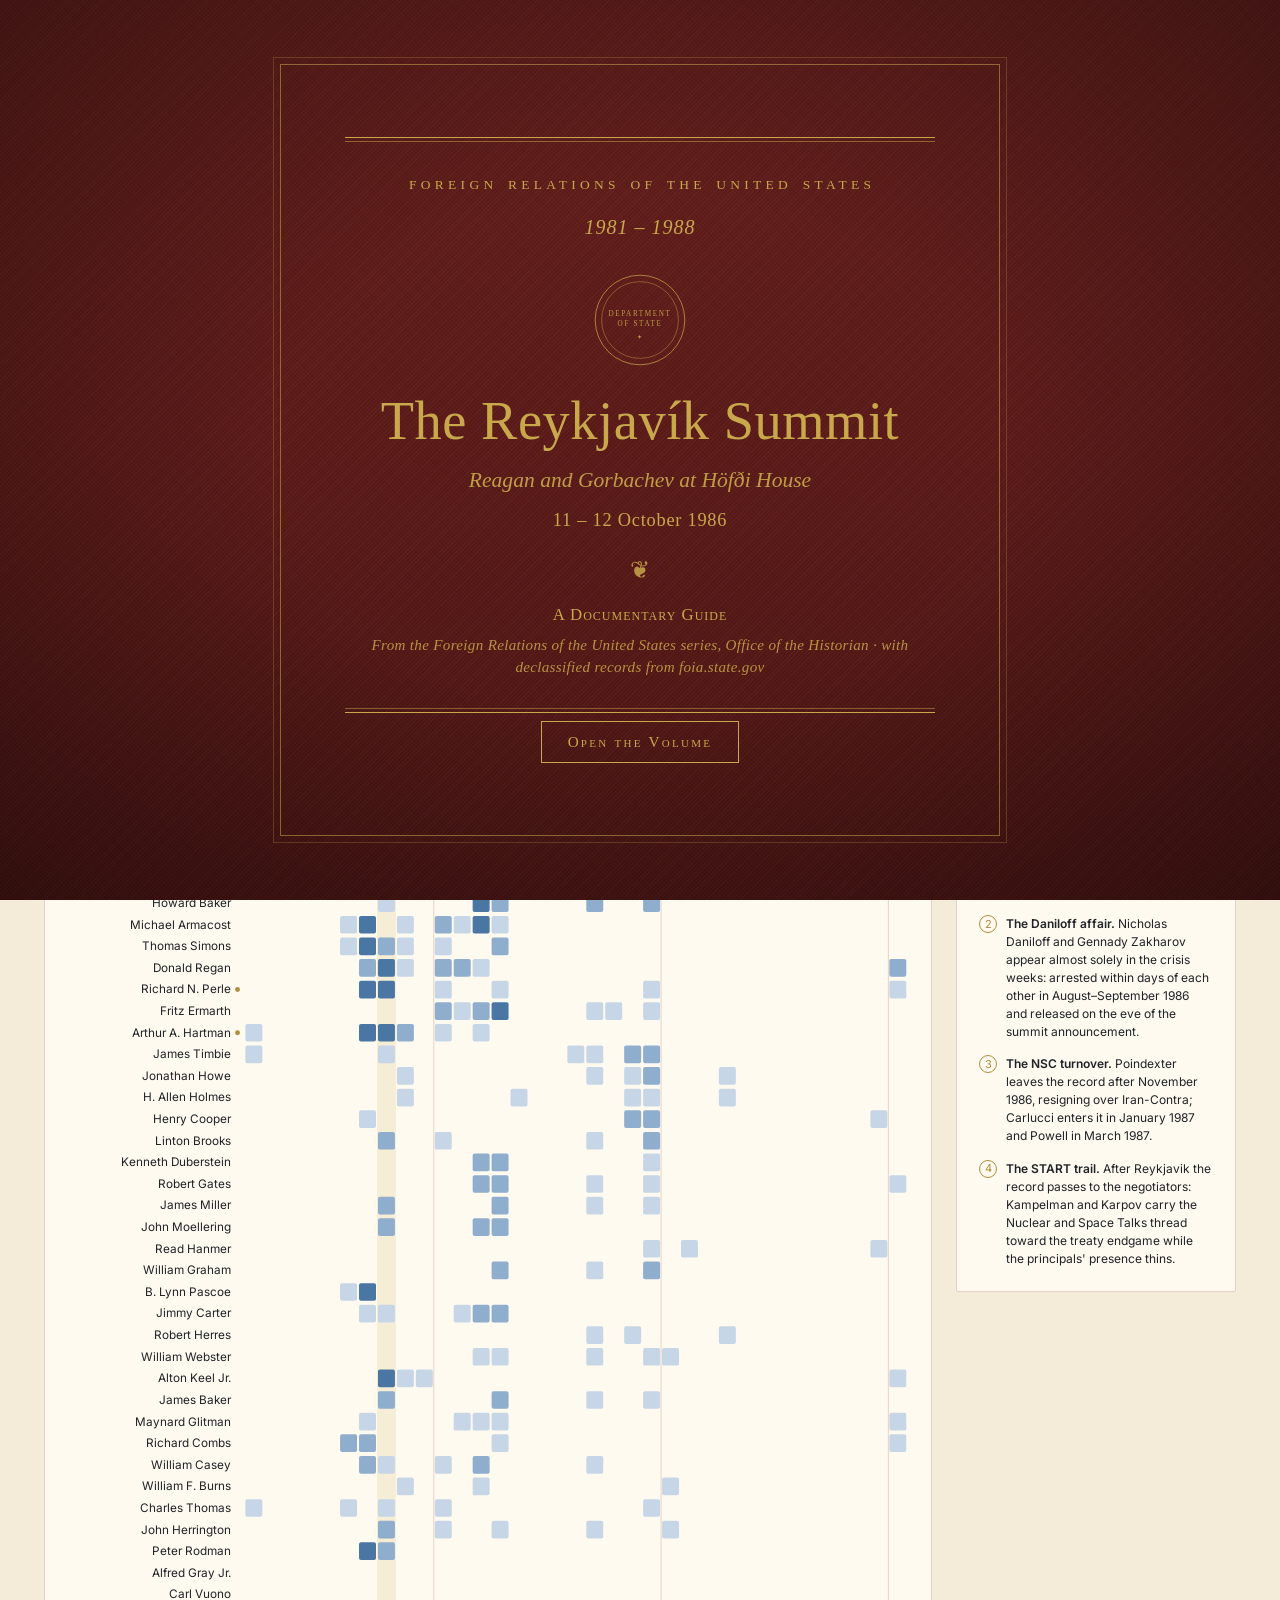
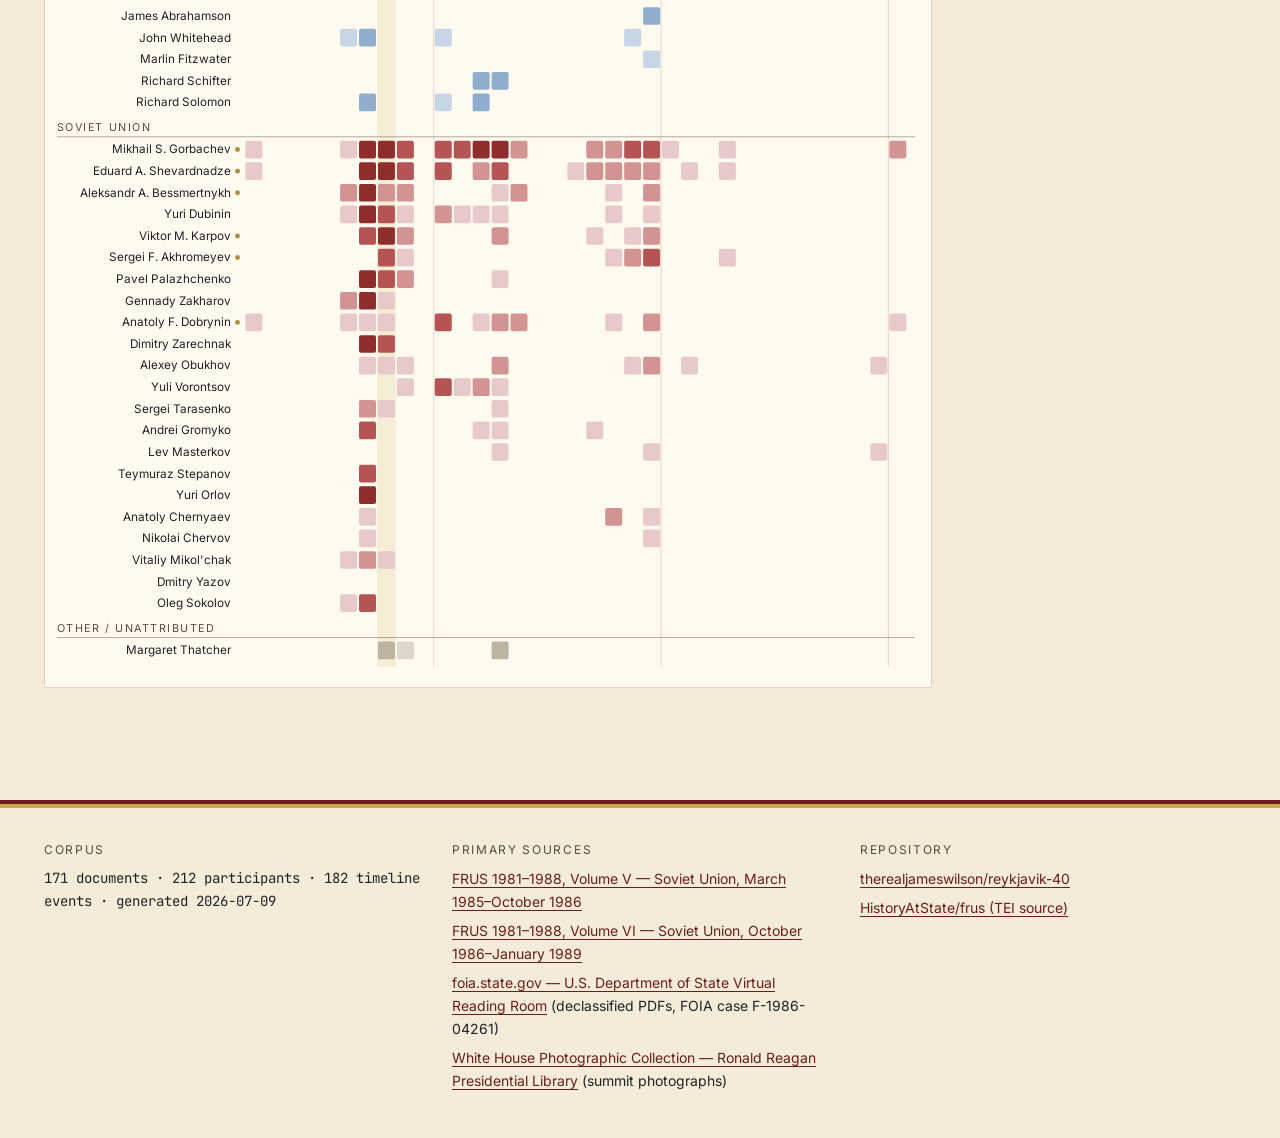
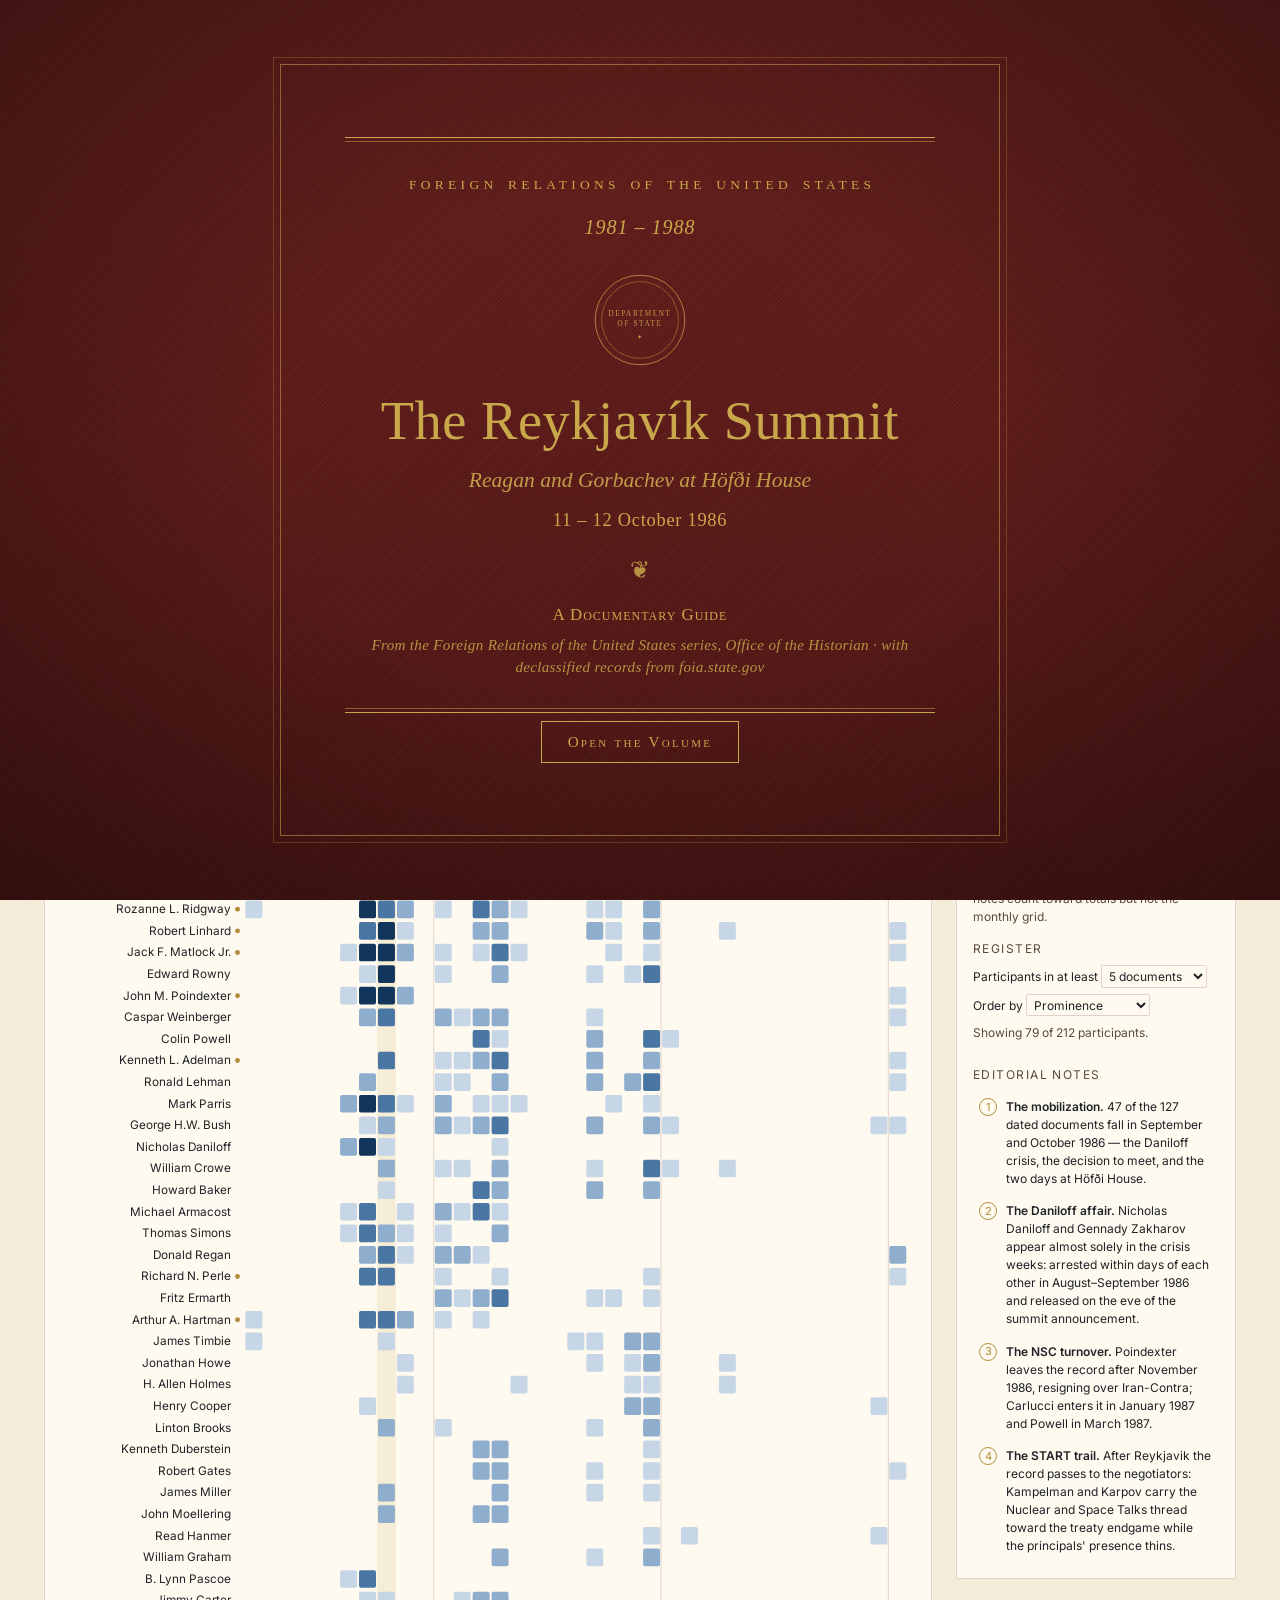
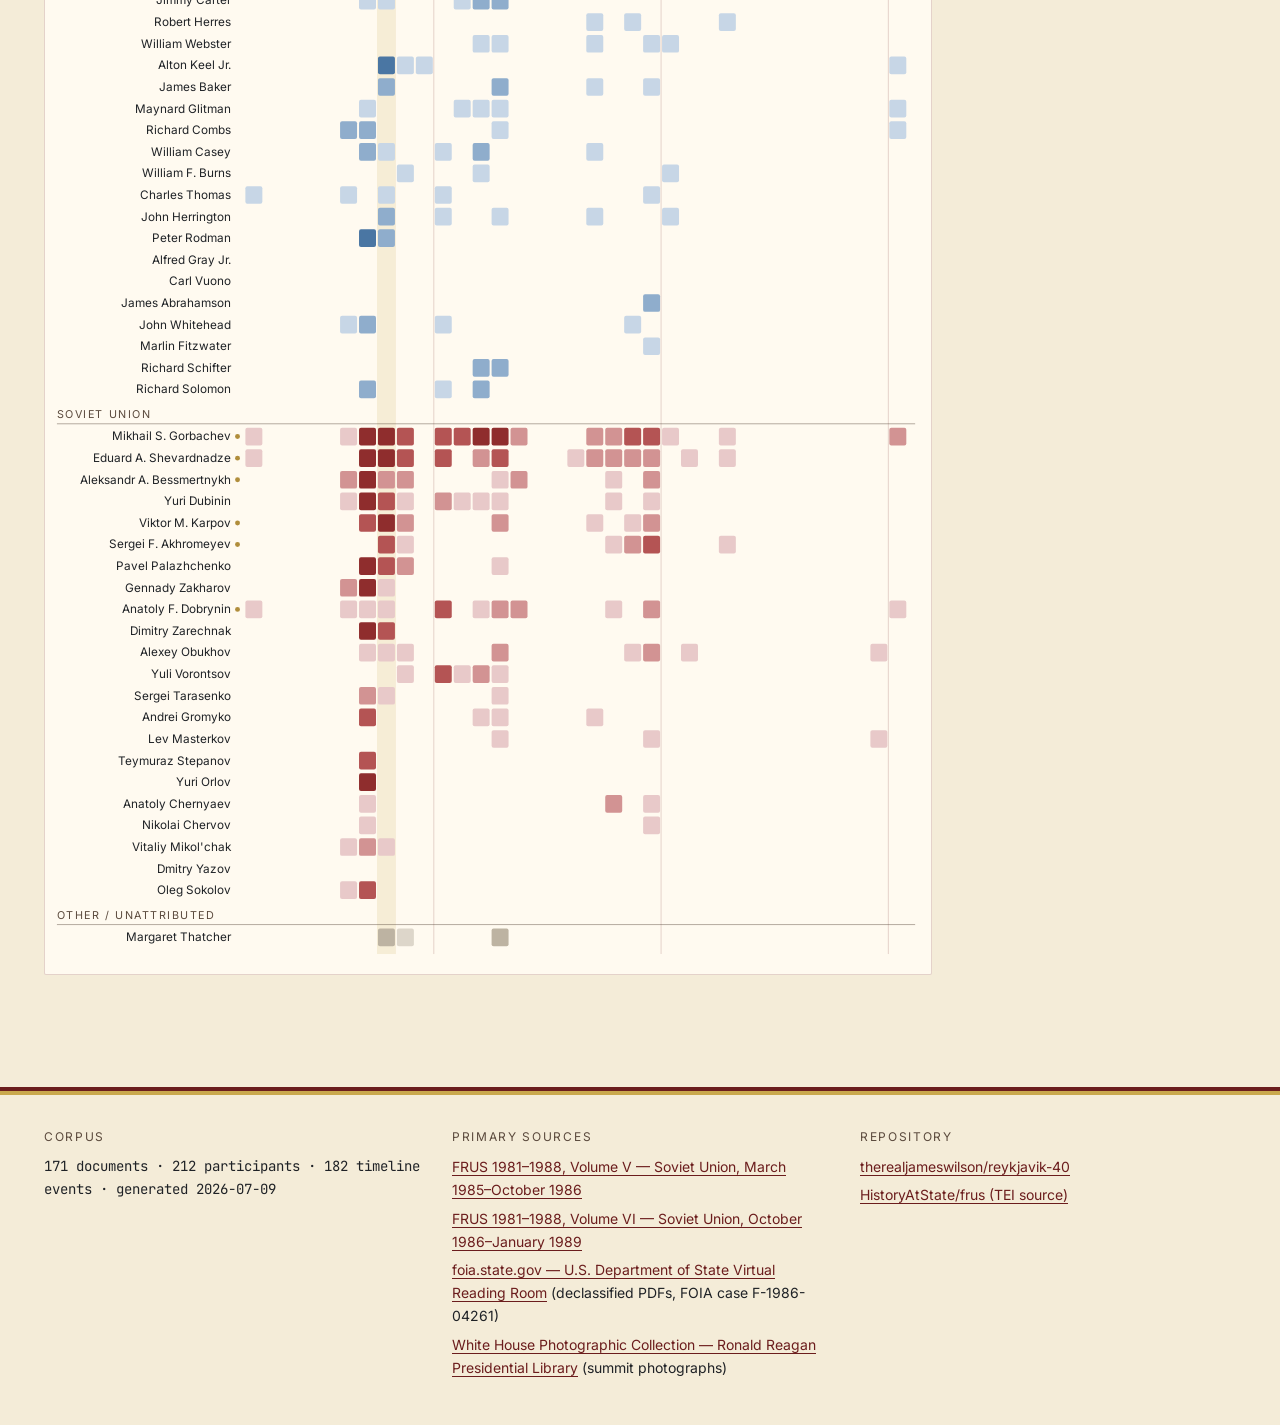
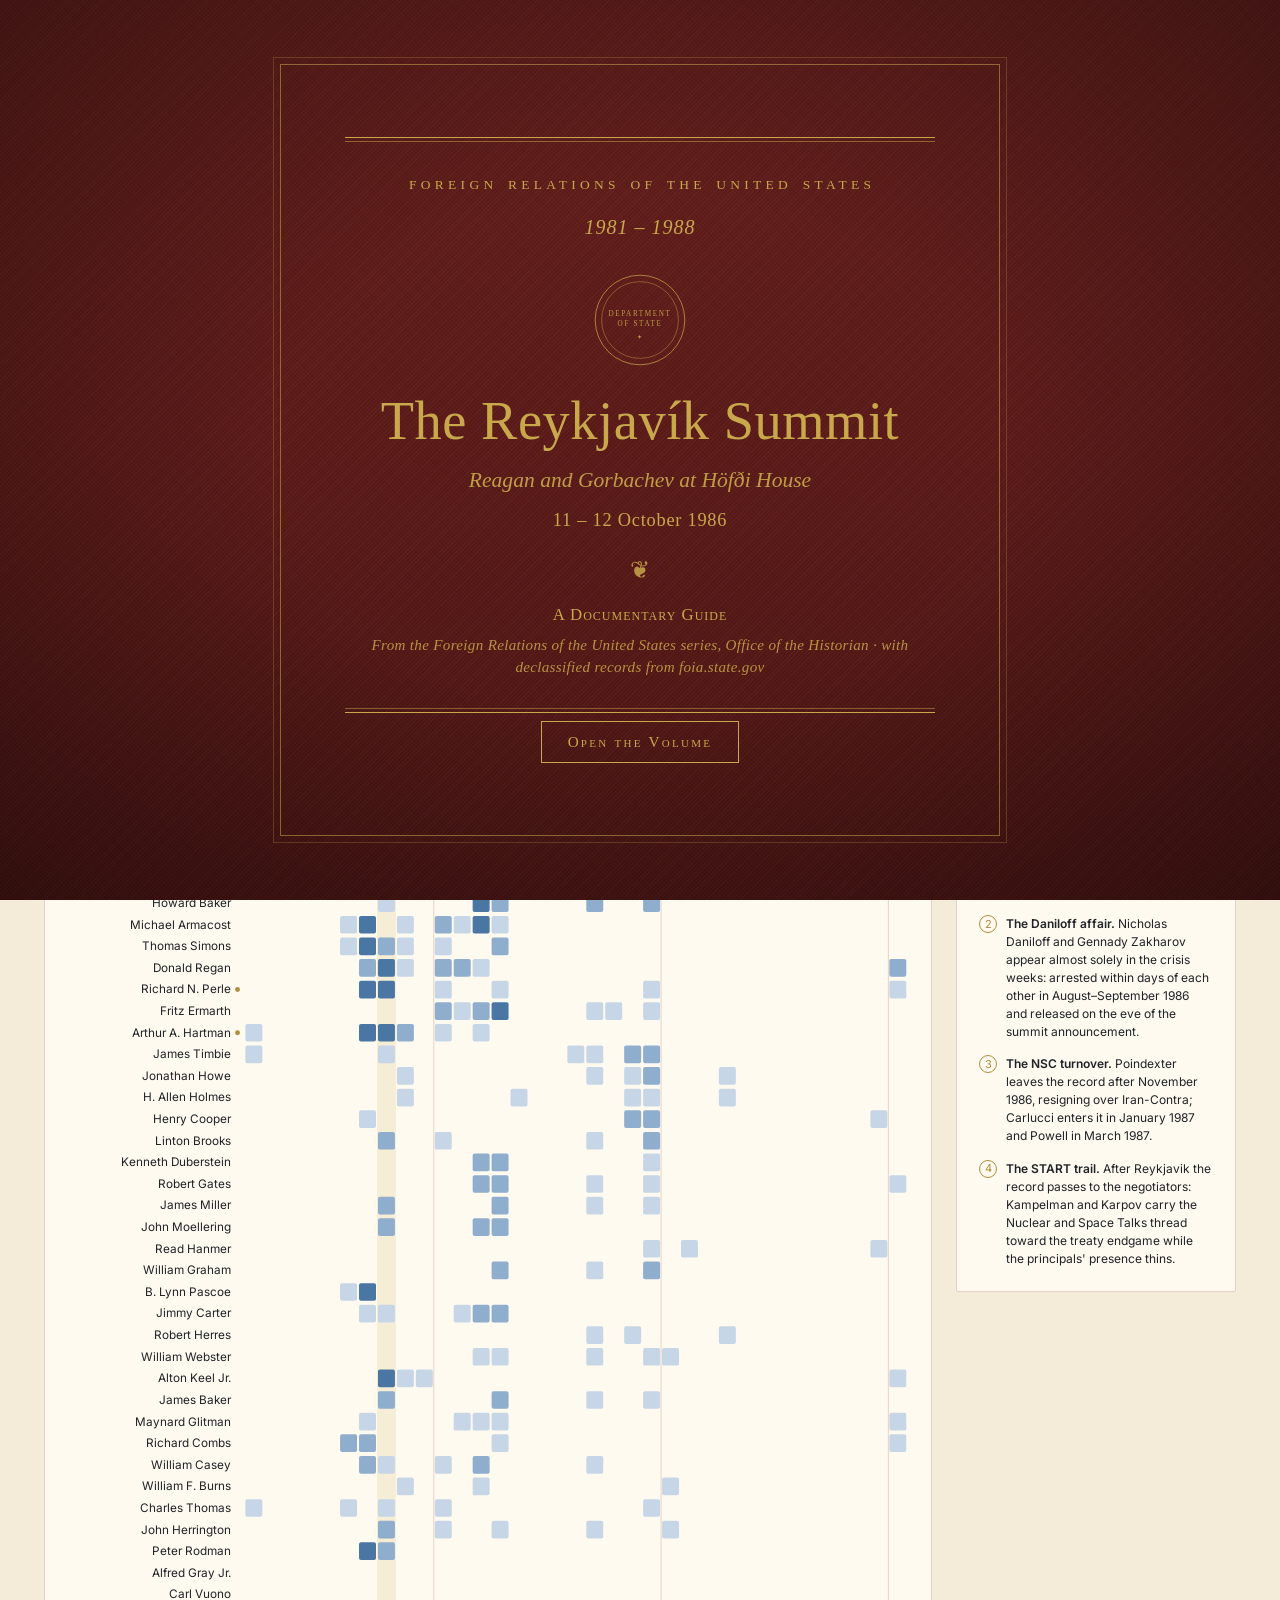
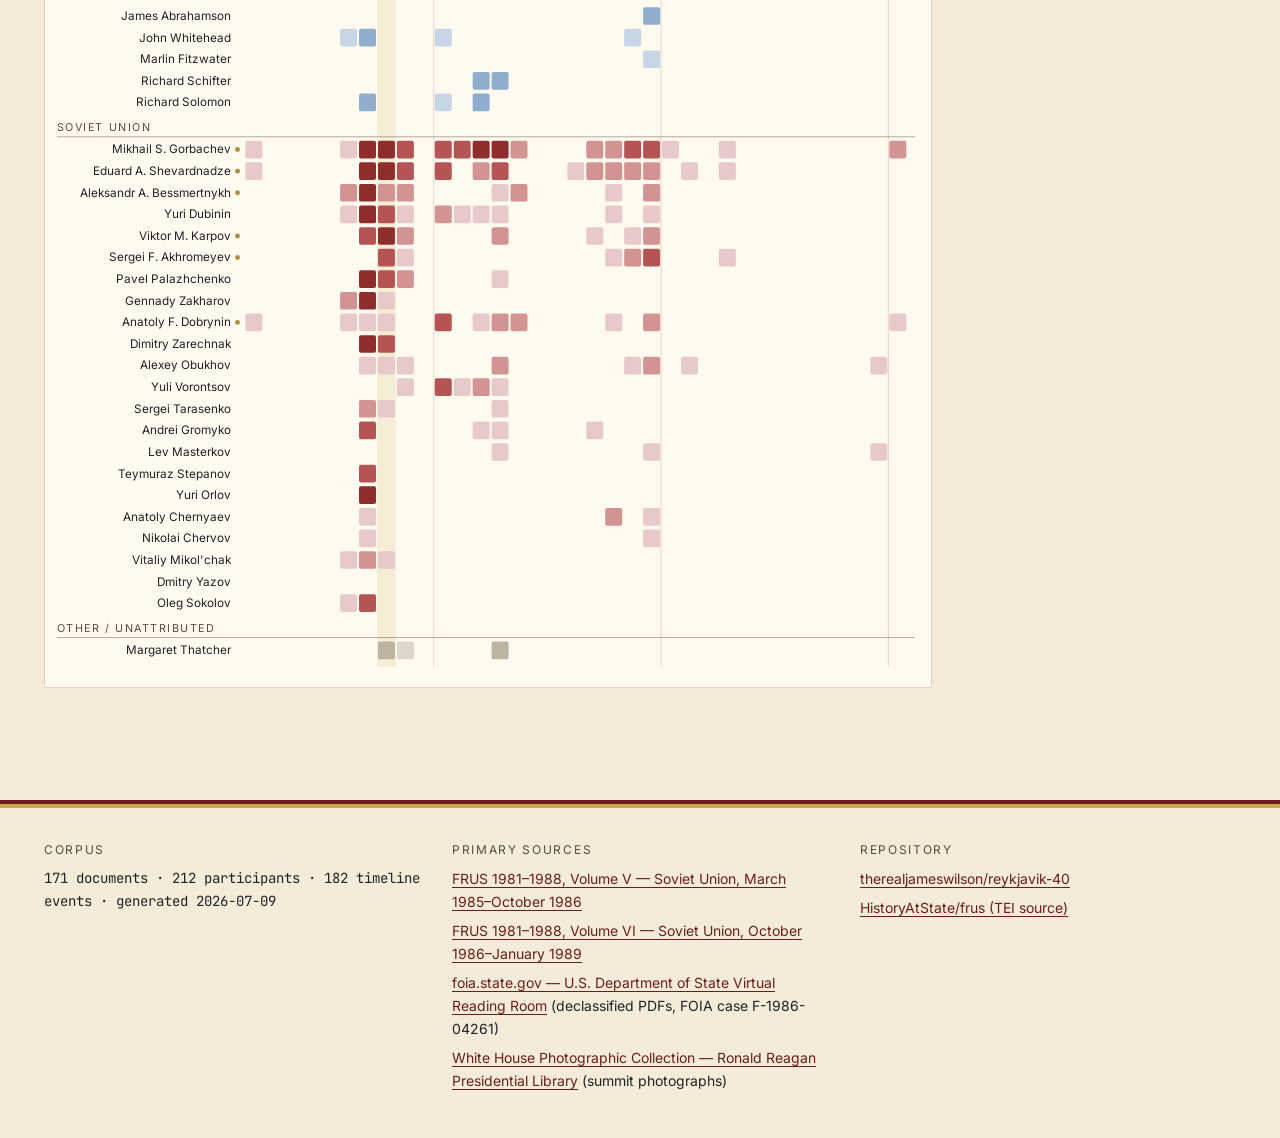
